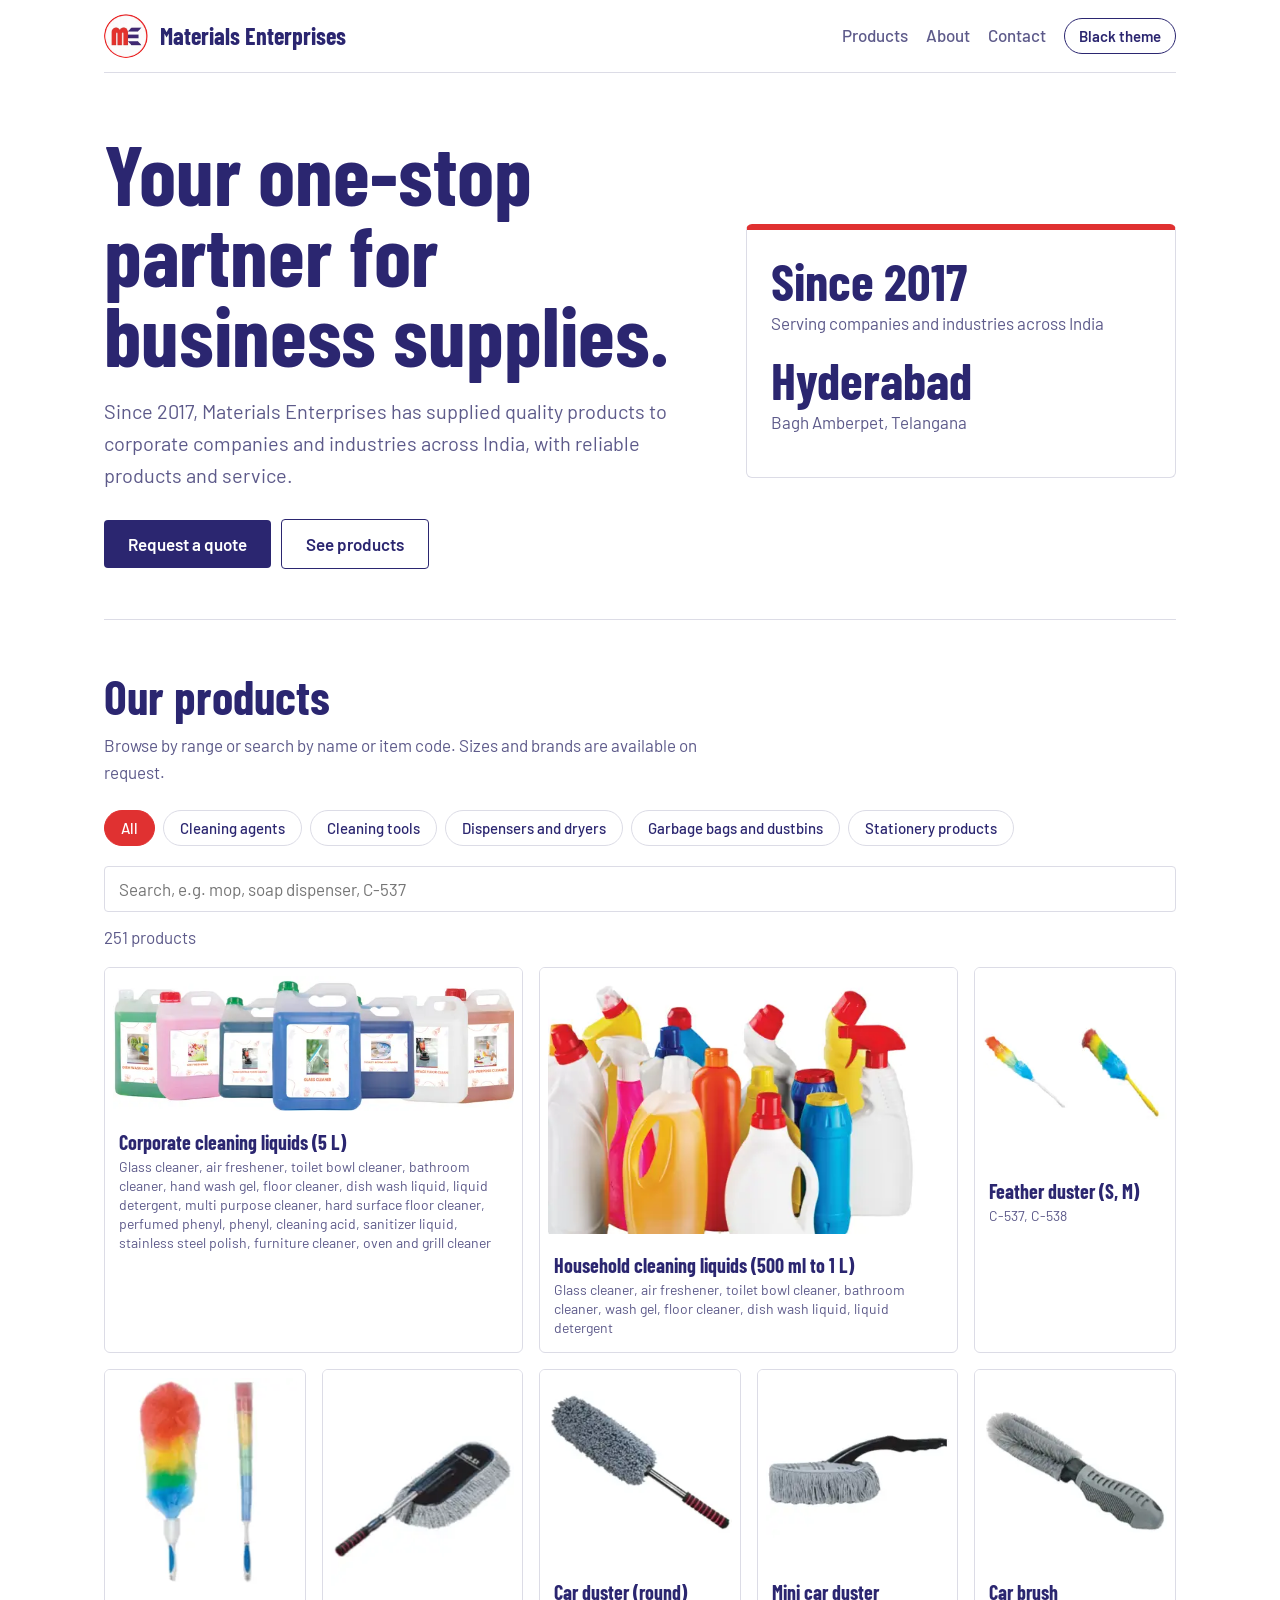
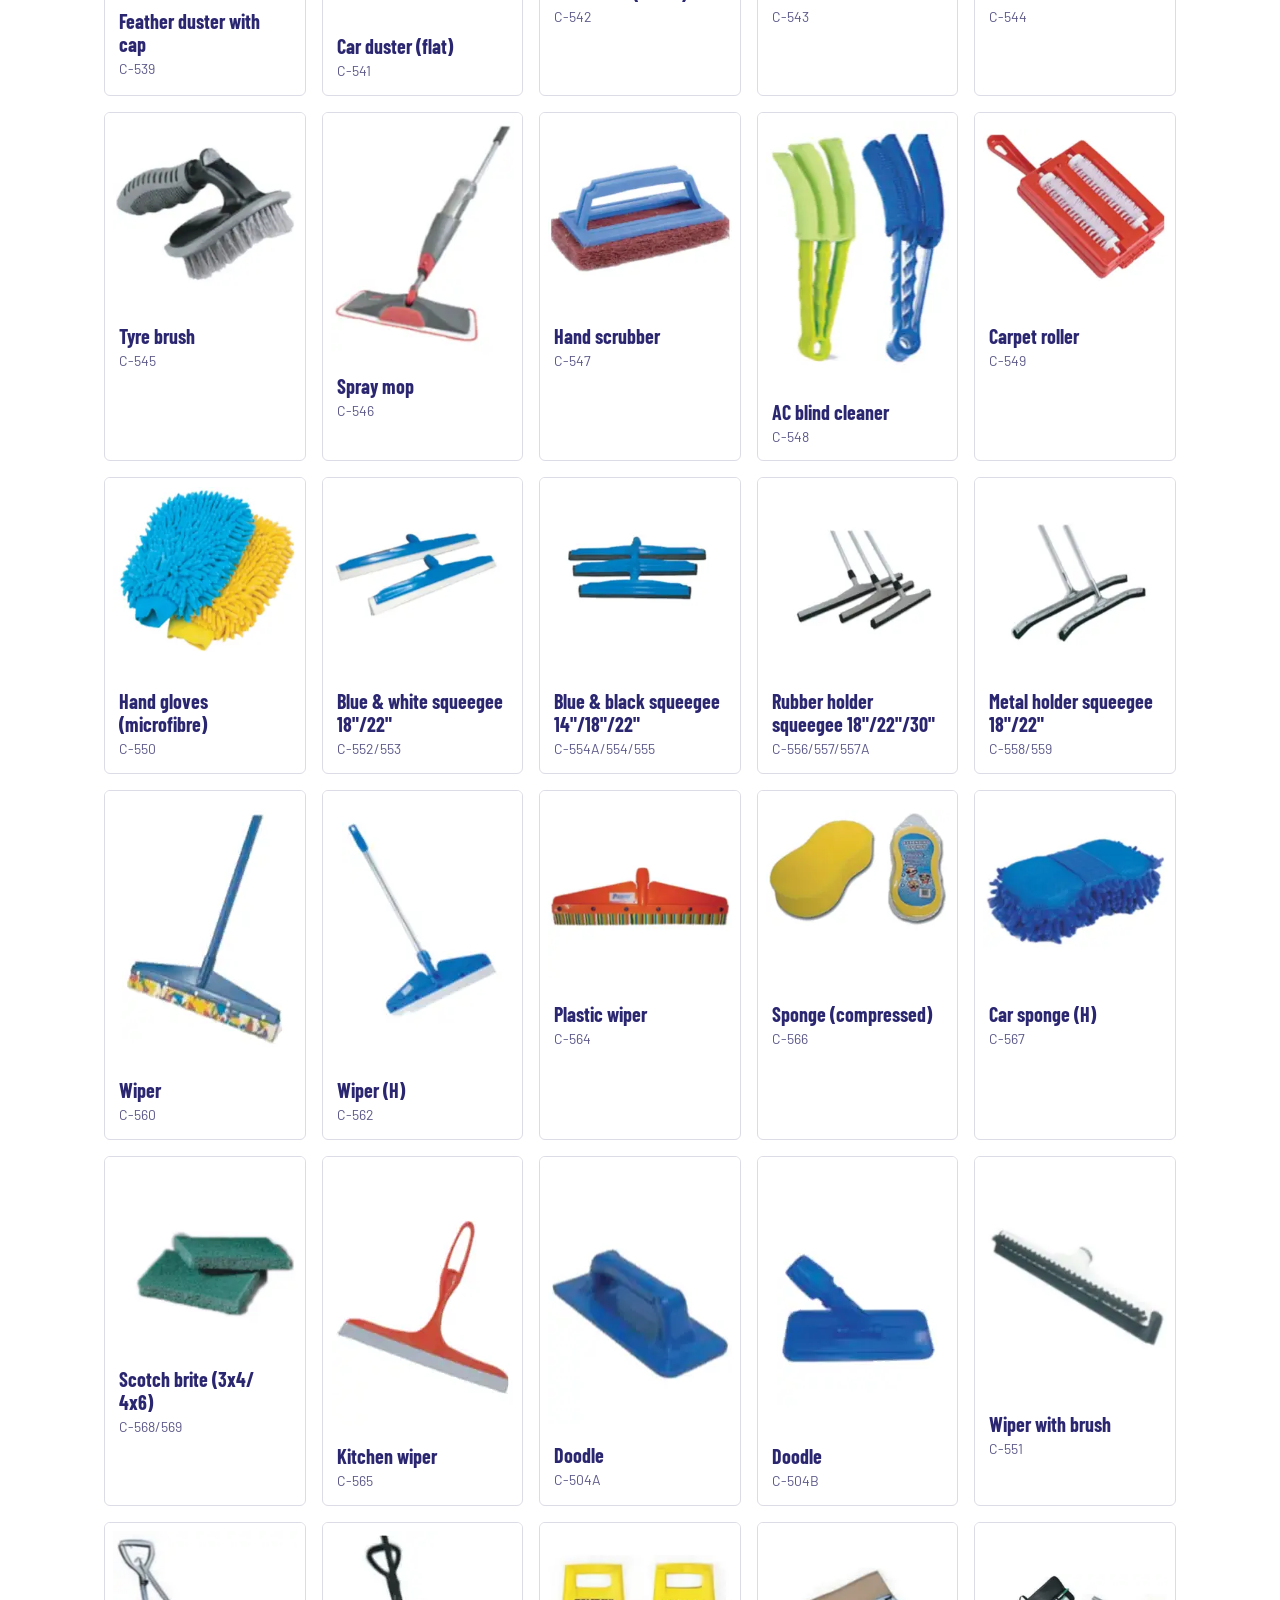
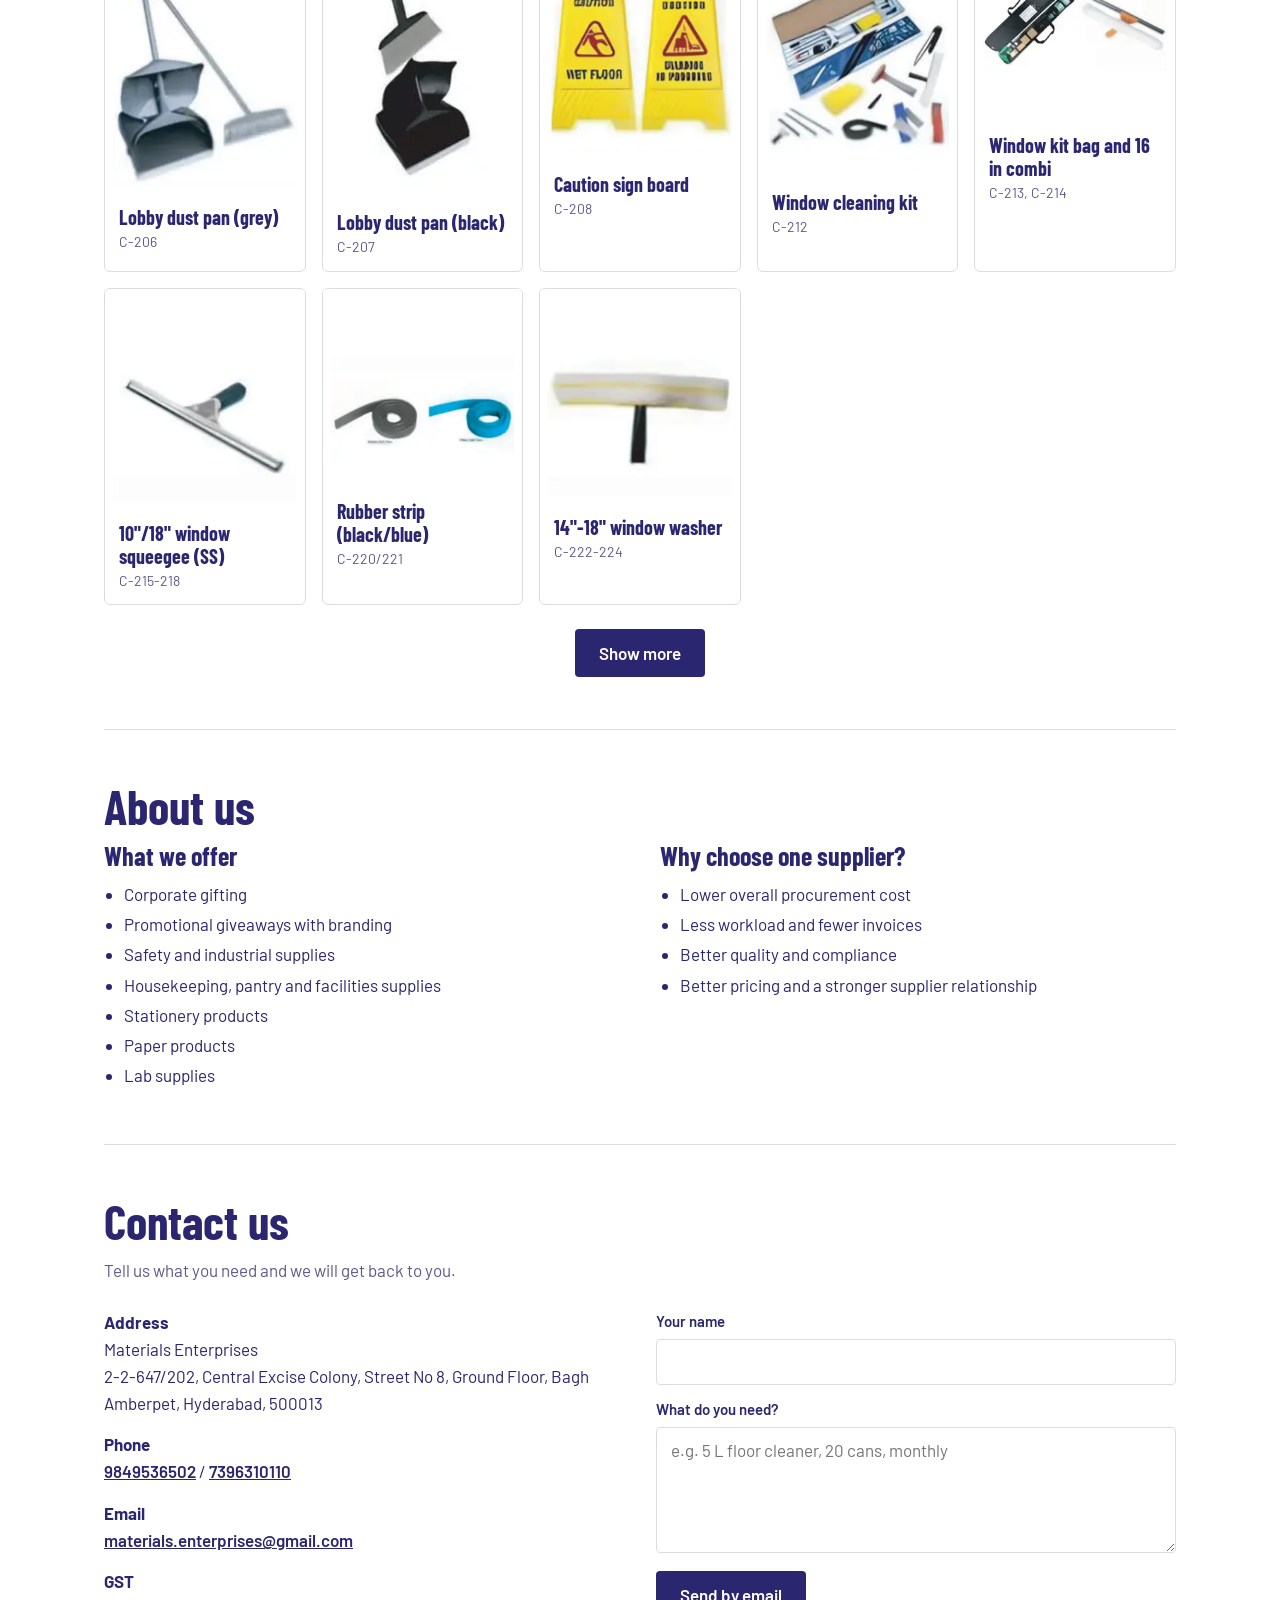
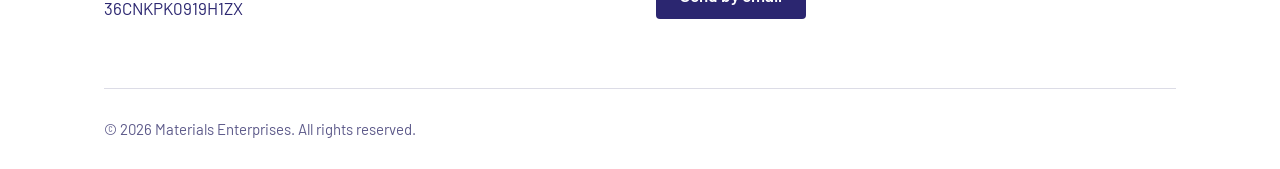
==== index.html @ 8f6cab2f "Add files via upload" ====
<!DOCTYPE html>
<html lang="en" data-theme="light"><head><meta charset="utf-8">
<meta name="viewport" content="width=device-width, initial-scale=1, viewport-fit=cover">
<title>Materials Enterprises | Business supplies, Hyderabad</title>
<meta name="description" content="Materials Enterprises has supplied quality products to corporate companies and industries across India since 2017.">
<link rel="stylesheet" href="https://fonts.googleapis.com/css2?family=Barlow+Condensed:wght@600;700&family=Barlow:wght@400;500;600&display=swap">
<style>
:root{--bg:#fff;--surface:#fff;--ink:#2b2670;--head:#2b2670;--muted:#5d5a8a;--line:#dcdce6;--accent:#e03131;--btn:#2b2670;--btn-ink:#fff;--imgbg:#fff;
--hf:"Barlow Condensed","Arial Narrow",Arial,sans-serif;--bf:Barlow,system-ui,-apple-system,"Segoe UI",Arial,sans-serif;color-scheme:light;box-sizing:border-box;padding-top:env(safe-area-inset-top,0px);padding-bottom:env(safe-area-inset-bottom,0px)}
:root[data-theme="dark"]{--bg:#000;--surface:#0c0c0c;--ink:#f1f0ff;--head:#ff5252;--muted:#b4b3c8;--line:#2a2a2a;--accent:#ff5252;--btn:#e03131;--btn-ink:#fff;color-scheme:dark}
html{scroll-padding-top:env(safe-area-inset-top,0px);scroll-behavior:smooth}
*,*::before,*::after{box-sizing:border-box}
body{margin:0;background:var(--bg);color:var(--ink);font:400 17px/1.6 var(--bf)}
a{color:inherit}:focus-visible{outline:3px solid var(--accent);outline-offset:3px}
.wrap{max-width:1120px;margin:0 auto;padding:0 24px}
.top{display:flex;justify-content:space-between;align-items:center;padding:14px 0;border-bottom:1px solid var(--line);gap:14px}
.brand{display:flex;align-items:center;gap:12px;text-decoration:none;font:700 24px/1 var(--hf);color:var(--head)}
.brand img{width:44px;height:44px;border-radius:50%}
.right{display:flex;align-items:center;gap:18px}nav a{margin-left:18px;text-decoration:none;font-weight:500;color:var(--muted)}nav a:hover{color:var(--ink)}
#theme{font:600 15px var(--bf);padding:8px 14px;border-radius:999px;border:1.5px solid var(--ink);background:transparent;color:var(--ink);cursor:pointer;white-space:nowrap}
.hero{padding:60px 0 50px;display:grid;grid-template-columns:1.4fr 1fr;gap:40px;align-items:center}
h1{font:700 clamp(42px,7vw,84px)/.96 var(--hf);margin:0 0 20px;color:var(--head)}
.lede{font-size:20px;color:var(--muted);max-width:52ch;margin:0 0 28px}
.btn{display:inline-block;background:var(--btn);color:var(--btn-ink);padding:14px 24px;font:600 17px var(--bf);text-decoration:none;border-radius:4px;border:0;cursor:pointer}
.btn.alt{background:transparent;color:var(--ink);border:1.5px solid var(--ink);margin-left:10px}
.panel{background:var(--surface);border:1px solid var(--line);border-top:6px solid var(--accent);border-radius:6px;padding:24px}
.panel b{font:700 52px/1 var(--hf);color:var(--head);display:block}.panel p{margin:4px 0 16px;color:var(--muted)}
section{padding:52px 0;border-top:1px solid var(--line)}
h2{font:700 clamp(32px,4.5vw,48px)/1 var(--hf);margin:0 0 12px;color:var(--head)}
.sub{color:var(--muted);max-width:60ch;margin:0 0 24px}
.tabs{display:flex;flex-wrap:wrap;gap:8px;margin-bottom:14px}
.tabs button{font:500 15px var(--bf);padding:8px 16px;border:1.5px solid var(--line);background:var(--surface);color:var(--ink);border-radius:999px;cursor:pointer}
.tabs button[aria-pressed="true"]{background:var(--accent);border-color:var(--accent);color:#fff}
.srch input{width:100%;padding:12px 14px;font:400 17px var(--bf);border:1.5px solid var(--line);border-radius:4px;background:var(--surface);color:var(--ink)}
#cnt{margin:12px 0 16px;color:var(--muted)}
.grid{display:grid;grid-template-columns:repeat(auto-fill,minmax(190px,1fr));gap:16px}
.card{background:var(--surface);border:1px solid var(--line);border-radius:6px;overflow:hidden;display:flex;flex-direction:column}
.card .ph{background:var(--imgbg);aspect-ratio:1/1;display:flex;align-items:center;justify-content:center;padding:8px}
.card img{max-width:100%;max-height:100%;object-fit:contain}
.card .tx{padding:12px 14px 14px}.card h3{font:700 20px/1.15 var(--hf);margin:0 0 4px;color:var(--head)}
.card small{color:var(--muted);display:block;font-size:14px;line-height:1.35}
.card.wide{grid-column:span 2}.card.wide .ph{aspect-ratio:auto;min-height:150px}.card.txt{grid-column:span 2;padding:16px}
.more{display:block;margin:24px auto 0}
.two{display:grid;grid-template-columns:repeat(auto-fit,minmax(280px,1fr));gap:40px}
h3.s{font:700 26px/1.1 var(--hf);margin:0 0 10px;color:var(--head)}
ul.list{margin:0;padding-left:20px}ul.list li{margin:3px 0}
.contact{display:grid;grid-template-columns:repeat(auto-fit,minmax(260px,1fr));gap:32px}.contact p{margin:0 0 14px}.contact a{font-weight:600}
label{font-weight:600;font-size:15px;display:block;margin-bottom:12px}
input,textarea{width:100%;padding:12px 14px;font:400 17px var(--bf);border:1.5px solid var(--line);border-radius:4px;background:var(--surface);color:var(--ink);margin-top:6px}
footer{padding:28px 0;border-top:1px solid var(--line);color:var(--muted);font-size:15px}
@media (max-width:760px){.hero{grid-template-columns:1fr}nav{display:none}.btn.alt{margin:10px 0 0}.card.wide,.card.txt{grid-column:span 1}}
</style></head>
<body><div class="wrap">
<header class="top"><a class="brand" href="#top"><img src="[data-uri]" alt="">Materials Enterprises</a>
<div class="right"><nav><a href="#products">Products</a><a href="#about">About</a><a href="#contact">Contact</a></nav><button id="theme" type="button" aria-pressed="false">Black theme</button></div></header>
<main id="top">
<div class="hero"><div><h1>Your one-stop partner for business supplies.</h1>
<p class="lede">Since 2017, Materials Enterprises has supplied quality products to corporate companies and industries across India, with reliable products and service.</p>
<a class="btn" href="#contact">Request a quote</a><a class="btn alt" href="#products">See products</a></div>
<div class="panel"><b>Since 2017</b><p>Serving companies and industries across India</p><b>Hyderabad</b><p>Bagh Amberpet, Telangana</p></div></div>
<section id="products"><h2>Our products</h2><p class="sub">Browse by range or search by name or item code. Sizes and brands are available on request.</p>
<div class="tabs" id="tabs" role="group" aria-label="Product range"></div>
<div class="srch"><input id="q" type="search" placeholder="Search, e.g. mop, soap dispenser, C-537" aria-label="Search products"></div>
<p id="cnt"></p><div class="grid" id="grid"></div><button class="btn more" id="more" type="button">Show more</button></section>
<section id="about"><h2>About us</h2><div class="two"><div><h3 class="s">What we offer</h3><ul class="list"><li>Corporate gifting</li><li>Promotional giveaways with branding</li><li>Safety and industrial supplies</li><li>Housekeeping, pantry and facilities supplies</li><li>Stationery products</li><li>Paper products</li><li>Lab supplies</li></ul></div>
<div><h3 class="s">Why choose one supplier?</h3><ul class="list"><li>Lower overall procurement cost</li><li>Less workload and fewer invoices</li><li>Better quality and compliance</li><li>Better pricing and a stronger supplier relationship</li></ul></div></div></section>
<section id="contact"><h2>Contact us</h2><p class="sub">Tell us what you need and we will get back to you.</p>
<div class="contact"><div>
<p><b>Address</b><br>Materials Enterprises<br>2-2-647/202, Central Excise Colony, Street No 8, Ground Floor, Bagh Amberpet, Hyderabad, 500013</p>
<p><b>Phone</b><br><a href="tel:+919849536502">9849536502</a> / <a href="tel:+917396310110">7396310110</a></p>
<p><b>Email</b><br><a href="mailto:materials.enterprises@gmail.com">materials.enterprises@gmail.com</a></p><p><b>GST</b><br>36CNKPK0919H1ZX</p></div>
<div><label for="n">Your name<input id="n" autocomplete="name"></label>
<label for="m">What do you need?<textarea id="m" rows="5" placeholder="e.g. 5 L floor cleaner, 20 cans, monthly"></textarea></label>
<button class="btn" id="send" type="button">Send by email</button></div></div></section>
</main><footer>© 2026 Materials Enterprises. All rights reserved.</footer></div>
<script>
var D=[["Cleaning agents","Corporate cleaning liquids (5 L)","Glass cleaner, air freshener, toilet bowl cleaner, bathroom cleaner, hand wash gel, floor cleaner, dish wash liquid, liquid detergent, multi purpose cleaner, hard surface floor cleaner, perfumed phenyl, phenyl, cleaning acid, sanitizer liquid, stainless steel polish, furniture cleaner, oven and grill cleaner","UklGRrooAABXRUJQVlA4IK4oAAAQ1wCdASqAAtcAPp1EnUslo6mlJbMcYTATiU3HIgny9uGknZXyj9Fvn5AnHW6szL7Lv/J9b/9f9Q7n2f3X0L+c96bv7h6gH9c6ob0L/Oa9ZL/OW075r90fF/V14a/hty//l+GeEahqdV6B+7tnhSt+dHIv6yHgx/b9+wbZRpcLhAMrwNJg8x/v391Yf5Z+AWTwIbQZCrUDIPPuO6KpzNG1nBIkbtJfykqBRUEOGc3jJ1pxDa6wswP5160wsQsATQRkB7JKjJAYon1wWyvcy/oOBpRPjK42Gu1nAav/mIIRkjVkTHXdlWHLsMf7A4D9GdFs566BsPXzAUUp78pVTZrBGteT+Ku3YJ1VzNJC47KZE/jlv/[base64]//[base64]/In/VW7YXXgiTqaBPClaNcnbK/PbQwUjcWq6Iq+ABLrticzKfSVL2d65QUJLLhV58sLW/SOJesHZIhgfDOtCLKRocrsVGiwSB3IvBambSbH6/[base64]/0xr6UJwLzexxLmrayJexjB3qJJZbEPmpF8Riajo1HA2s7TbNtFayGHUEU3wQ7Bc45aPH/dU0oIu+n9Azkyjr7n+i04PEVYAftkqTZUKR1FAjJTFM2kjthoHIAg4sbAz3IDeX2NJMajUFoUc4de0bM5bV9ItaKEZnAEm9bP4xu/6XiQLqvRF6bRkygGs+pfBEIw/N1NJ0wn9XQ0KTztda/T3vuV7WZ6nXTd3oRDt7Q844Z/Ymi1l8O/MHVGpbksOl99+agttTFygr98FEe/ZdLWnszutwqPXcm2qZG/yIW5IC7tRvWQ0Y45vcpjkbMZeMqri1dKoJxyO6NHD+aQf/ftRWHYDZRQRX3tIV9FPdZCJVvKzuFrLMt0qoKk1VmgYJWvkhr94osurH1N4uVitobpRQx9+8DKLnhlyCpxVla1cqMtFflycTAWyNf8ndVt7PSRRzRfarVjAt9s1qRJz8U2+DDEdE2w2S++6YNNDIzu2YagZ52XBB2KmDOeMvSCvCiyT+CJ0suim30MPtAXhUK4T/[base64]/WovPa2v/OOcTt/zto8nbkq+LYNrRYQhe0TGyVTBeUmTeNxcxbcZ+gkq7rRHyN0ROZjpx92KAP+9SMLYAAAAAAAAPnp+6r9N893EawvHZfW/51QmA5e8EPS0V9glyzK4363kryLnxIK/rLeg2h/bl8Ap17843yaf3hwQJV8ue/kT9mLbJoMRL4DmtGA60jUsXJYgAIHvUwW2uOdOtsvSI+n7v61eCpr6w2ftmLjTn/DZhMMyj8gFJ7WHDGtBX5/4UfnYAURlEE7/AAE1+sNo+AWebukeEUnnAnk1IgoY5EHZPvziR4yeyjpPVYwrQOi6iYJKod8d2/r8ekHzuvmUQEIcfdwQsZbictgoHe6pDNZgofgOY7cyH0HZK1g21ukq6CIO7exTH0i6OkvZ+B7XXFQ5uwn/AIgb+sfRTol1PgNZuEfGm8Sg4n/d7RAli34B2zwQOZMBhAKJrQAASgh16aASokQlIuND5pR+uUpSoy+t7UTc/+01/0ccomAzpAxptdf7BSqVT20PwqqF/Axbe8Dyno2/jXblev18UhgIokn8iWNXKFrioFl/HZLLQGJhraD03a+1HN1FQS7UpqQeQ7jTO/amelDgevGE6BXRaEH8ke4A4+NvNFbA8OZp5GbmZ2m69N0DaIxrxyPOoLyUBZIXa7hDEFOqQHQdPjykF+eyhwdF9DtPSQozqaFEy/9A8yYhwRWMtJwKaewIKAYuQ6zclhchGLJxK3fUJ6p2ni872J5dmYUd8fG/ODXjOgusD52g5TXjye0c2YVCMaFX6G26mFfWLfu0Lzgmx6+oV+grH9MNv5e7wehND5WTr1nbnTR5cOJ45rbqp2uotZ6WO1Hv5/Y2KsoKXu982/8tekXjaJ3BpFNLLtA//GHoTMRe+7YOCjWZfFwPYkjyPFx/En0uRkzRF+kqMBJ+1nEdiD5BJCqz7Xra3TcKIbZOLFCtWQJcF3TkzWrxlCgjm4YfXHqAGsuB8ypSqN9B0b3fGhhqTl7XTahsSrcXXuTCae2VFClITz4lqRsDz4Wy9dZj2i2208+c/kP5xEvlwJRNogUkW+FQE4DTq/Mu8igwqsVYgb8l8BYayDwSaQix8EUH/ddZDIowPCaoqAXhibC2zbFo0XOs8VD2YyzjFMYLIxGZSJfTpy+/8BCdJ5EtiK8ZXzBMFSzrjQ9IcEwhW7oM2A2tfw57G3RXSamVz6E0unm6Vv8exbXSuhBijsrrHaXWwq1AATzc7AAdr6LOR99o0RK/[base64]/[base64]/XmiS/wSs8KS8dudtXvaVtg1j0YTvewbONADA5GI3gSkVxkyEcPkf7W0CALVmkl2B5vbYwXnkdMrRGlKF/+p+Fw31P2KpqqgA2fnaTWYh4823GzQmWBubjY3FE0Mitsf2DsJ4P3jDnlauL3cQg2UnqUBj5qK4aoVaKuJSOEQ9560TbIzMA2cEjoF4xmfuwL31yx/MNYFS3jPlP2VT95jWVwbklAPAwCU4XXntFAkBcjP/O5+eF0tAMODFHr88gCUNjoSgtmENRKF7c0HMJv5+kllZSLubE7rQbnpvIsed2Zf0z/[base64]/NraOVWHdqBOMrkC0QTSuUgSIrlcZ9IN5ztTpfv6hYcQp9BP8XwITwSnOSO5bxH46tsUI6rstrp2QrxegGAEqFlfxGPvBV7m+TXjbK/JTDJ47UzdbPxhJX7DIxGs0IPobnUKTi8N/VvJWOiJ5/NFYZszz7EwSuZBHwxLCDpgWNQPr0BMJ9hAz7g6COnq56FEenGnups/A2dlMPyftuGPJqRgzGIKItm4Aps+xtVy0ybAotElQdm50RlLYw39zyx2Ljx9mTkij9c6XXHXbKw2aCveQcbcXLXv66tGTMnv9qhoTi9s3BjSc1Y5LJX5oZaFz16zsSN43OpLSbsMCeX9i23a4vXCTju6P/7dgCXwz6y5DEbjMm/l8RfRIPCyPawxXGi+k2PZ/GZXw07G2pag613jVpWSyDatGdBSBp82d7GHBV5QiuY4ynmPHRBW9CsVdbFNkIlaLCXl9hub+bfuSS3/fzSKbavT4ITq7ilQjrov/w9cQdWGpScVLm1myac4Hk3eNyYh2byPZtXuCWHxmBSyWoVrKnl7ltTugVdKJqABNsTv3oJDtDP+K1Cm0a0AUET9g8uFHRMWaBpX4mAjG76h86MbD4Knf83+pUcYevJfUTBof1MI6p2S06UgSPFOSX/[base64]/OrRqvS71pRI5M6/zabXkPl1ZUlGqo0cQaZS+1eTIUmbdp2x8Kis2bn7pIpYdYHzN1/6iFqOmWpvSukMPZ4+OoWENtkOLuItYQhLrPp2+OvDLPYKjQzRAZtVtw3EmpV4b4GVRuZ/JWnw6VPLYBAGba1bUB0oXOhpsyrPNrxqPV5zTayxEOrYtcSqpDFqvXMiVT8OqrAlUFzUaSupcC1RWgMk4tsaLjgGliGj+qr4GyAOUdZaXTlg7aruyeazXAzlvwGXSiOGJ/DfCNmb812b103dF50iCWb+eJBRkIHUumBU6nxELR++5X+FhWNEoxOPGvgLPLQk6GJ6Na5+uy7axNiGCm/Pljrgis7/nHr57c/iBrdg1K3FMz8FZrceMMNB24bJdrWVxc8qGl3n5GiLyRPEI1/Mvr/soXUKemdhDbS3pWtrAVUzzOx1XCrj4jcXC4O3ZJugm4h0s8n8CAdu4avvN4e7kKoG5WxjrMWkLZeza+TJW9kRgJg1vbPdZ5WNAxRvzzLiK93KhEhBkA+jOLwRzcl9ou/BXf4bewTepmGMdmdNXNXMdv76Nf3keymzBJAqQJ377Pc7mpkYPC/tw/tYh3kx/4TWD15KM0qwh6aId1FTJGeKFldkr7TzAChoSo79wwNa7HhXL4SbglHtuGAJjI0weEdPykV522q+XEwEcNJfcO9bM229q7hYCPsy/zW5M5Q9y+tViQ/Q3WbFe4sMFbDX/NU44ni9yyejOk+9Cw7R8TylQOHfutC6HED4m1dBolkdlPIOl6TheWbkvavEChe9VXVHQXokQRJYVh8j511wEpiRe5Lys5jizKfWBGq+a5TQCveM3aNt6ZOVkK8qGzVS8eOHoAfdZcE6qIWgKwrHbLTskjoqqwWUJfeZWy/xNgUIUk3RC3eLNMovy4u8YMF+HfTylXgbto9kVZHhuFd8cxRdWou/0yRzTm4nyEVXntwPOv+ZK9x1SySI8vu44s1x5TsPIvLIR49aQP6ArAYYCqVJ+Ooo0bvWgUocJmiICeRvEk0gU9qGngXxQbshbEMj/ICWMhiZ5khIOZa2Um03ae+AQOUmQGud4SACQAKX5imiGJKk8I7+fRwrlkptHMn1Vxsu6jWGc+ubJ8G5waUpnMLv8nrX4aESvsw3xJX61VnYPoWwTp8FIGUpWFW1EDEo+M8QNFVbedEIQlQU+xSLHgiY3+mIQFWO7+E0smmah2vrv/mFpQejO9qcVgAdKMxht8nH3QzaF+64CrygKjADRWnG2Q4hfx1/G/+Mf9e7JlvGxQyioX5JhFyfw4BISacnNmHoeM+HvKHbuU5p/pqjzqLbC/2dig2/NYusXWvwZ1c1aRMXNuE23/+7RQdTEgMMqvm4P97ej6ga1qi0JW8T9kdw5LqpaU6Bp3n598IGPj+TqTcFkOweJggoOxJf014U9yerRsw/IWXgdxf2qKfTUX79bmhYcAMpYIuelycuGsE4R0K4+6W1RISHhaNrlhyrkk6JAjV4kZIdydUdjPgXD/3PejQg5f5qM6ZJlwVFaCXfZzcw7+lMuhJfBDuaCcRi02UCHcSK81DSusegCvXzfI/G7u0Ty3QlPBHAyjqtPsmp5iS58BFyW/hnXaRr3xlqKc0IbQlm5YQuIHOZdVe8O1OtR85tnYPjRL/+IqUtfAsLY2QN7zcA03gC0wPwY3BhR9udxQ8MpN46Cpx3dFL9cpzY60cOAgRdz2ow6d4N4d5Dvt/CuDz1n2z2BZokyYaISdtKBfo8zkbVuZjeFkM0RbTQCkJw00e29eEdgL8uwxq7gSL81AGbXY6eC3+vP+Yv1ltaQdBaML3FFfQVV5xU26pMKxWMHSZ2jg+xX2SiwnAuiSJCO1eekkdaTMmacnTM+xRnAJtMkI+A2PJqwSuZE3wIM4F2FrW0+5Kemxprz+hgg2/2M6L9i13n8ZXAC+nkhwDpl2P7caA7TGsQQRLC1dYZ/ThtH+d+T91O+pe5vFer4T9d7/N0IixQCpEWRpKgWSsbxognPT6BZQ/[base64]/wpkMNS+0o4Y5x1SBplA5l+d0sEeVtXb4OtKdSxmxsetqwPyRr9fM2oprrxYMI5eXrQzUDsr3OkwnqpwWLgmHwO6zamepT2by3G8K3/6U/8emBa4ayG3brWkQnBnL7x+Jt/jamhxThNeHCdbiiDxn6gWL0RTTrWjOrVzk3O+xESwBbD5aFNWMbchJ/ec2U/NgWB/Gg1Yi8A0zrMPAOI2ISPhfOKfbZrSHhwqmERnU3DyhXMecKaTHlJMGWkMmssmDqqYCZudXA3zGXZ+zSO4JHszFyljH0tL0HKT75H3YaRwjZnIC0tsnybnxbj6SXz8X09MXsgMY5ozgKO6ai961Pqd7DfVZzb8+lyGSyNClHFKfvgwwv3pF7YTfZn6U13UDPawmdIUYRo/kLLTK6X1eV3KvjygC/Khz24dwRE5jBay8KfnENF2vrvO53ARxGDo2mw4/qmRg7/eI6BMV+C6zaZ5U8BNAkRmrfL8T6imZSsE5LWEWaBUZQ1Z5Yy2OPCUopgVX+cJMKZHCWP36c0k3TCZhgxIoDLE8urSm7p6iKV7eqnnTKr8lL1UrZmqcNydDvEDCXHo+aU8MI2RHSUuBeGM3OpvYQ1BdxO9etkgNQn0KDeBwIaAdKIKznPHua9AzlJmezc2aCLiXOe7/i5pOq/I3Rsx4C54bi54udxUc2SvXjTQgSFG5ZRe/xMrJMs5cY5sAcLMeElTv4IdemiqNYfJZ/toSut+qrBuMi/hUDyjQqsnaWXaG9v9GCj/UjrUV5naalZMVcnMIDhPkJ7Jx6RY+gfHY5XLlcIclHUX4zE8V0vHTaLMhJAmvXsY00cllms6ASxocQ5XntHUa+/voilsH2ZI1k1wj5u/9IoxsHpYKceF7uq6m3R6qzKOeDjj3DZYeGBym7/53wlCp/56+Vim3ilId8X73bOwfXIn9keT9Z1KXtGuT8+q6pWSHigyFdyM7bL7ckM0oyM77p9kSzjzO6usTeVdF1aCYVW+oGpYShNtwzU8yz6lflMAl/0s4zffm8GIi5SVJykD8hopgqG6q4i0tC7WmTZi0d9BUPSzqnqLgyjLZeYy6ESy6/sR574Z1IHpXmtuolefhxJeuQWBbhjrXCq/[base64]/[base64]/LxkQZ4bI7up4H7SY14noHay6X9My0LjiY+heyDzy8t7n4dHrcTNfTxaTd/PEqKtJqNj18Wv2KLdd99kOCs08hejynu/Vp8Fb0qJYbSxXuVmlacuPF5StRvpEo5Uuq4DaEnRvSLg7hhI/SU51b6DrKbOlrB1rOL8NTgNFAi1S/4rlsWbUP/vmwNWRNC1gG/235U7dnZGWaPf6+ikyeCrYLS1HYnIG0Sqzq4OvlBQ64TjY3VxBdMQ23zsm2h2eyXhM87g7i0KeUScd23jwi5B+TsGZfUZai2KeVOY+fbz5bxjS7AqDvMoVNreDJBIkTrnTLJfUBlNgjQGonMM3c8ZSakN/+ShtAWCc0LPmnvv2ZNCbmLoDqf7g+/2bGlp1VPLF1np8L6NUlhWQqHJjRehVaJP6NZNXjsJDHxRU1+hxWfqTT9Rbw0RvAKQh2WKxkkFFGjCWMa213QRC/TfvtXQDpqx0S+9cH0KMLT/r1l6EL+n1vZ6mOyqoxzYJx9+mbL8k8G5mjQiTLHojZG2Ruhg7bqMfJhY2m8dxeQiaLCChLxX52aZj1DBBVxMZFjXiEsY/oqUNwP+F0E8Ft38n45jGrCnCPorJvjIcM+ekxywdT+Lb4OL1set9q/t6Zkj3Wv93bLntApAd1NKo6KRd8EzdSpvDJN0MShwUTX7F4iLg7NNBR2+CS48ka22MsGTrxdFp7xsoK63N20fWv4LXmqR+FtQBwTfNVlx4EeRnbCQg66s4CQEu3Ys454ReVE8ukC0ensvNtYJMIrCw544pl2Ksq3RKm/2ZFJM2zdkDZhwqWEAqTu1o6FfRxlzKhMbb3lEDWHm/qrT6xkvkSmkhxMaQsTAt2AamwXiI5AogezcUuBBNaHnHa1z9tGI+fiaXHpymI5k6uQWzJReq6xKSgpLfyU9ilsTXZRDSi1PBNe+RxbWea2DJwb0Jc9ajr5wPz2ObVMOWp2hAJRLGsXANGi1JwOkxZVINHLCleqKojC9bg8VWsylfjmTOACibWPIZQR46nrM9MSoei/stHqAQ2zUk/7k9hdaWqOP8IUaQ2+sF07RETD/T2qpfOcHCjFrZd/AzmhiZoT/iH1kpVEQ0oVOOU1z27jA3gzihkUDB74xjB/K2qtzaJIZYUu6ZZ0UYlHp1gKEX4yDN3x4SifqeOqAQDwiH8BHOjuN2vQDK/VJHu+BztUF5ci47Ie877y/az3eeGPznqb4p/KRghBdJdGQjn2vxUIkACURth47p5whaOowIjTmC0gUoTy0XSnfdczseMmTf3yb/imFCZ32IGLpD5Qj9WnFbJdkIEtgKcQyXuhvzrJQud9f26lAYi2DV/[base64]/Mrj0gpOa49JnykzlgJT/7M5jRNwe3mk+uOwfYXZaHhMFImFuP/66Ez6jXeWiNmfa2cV7qT14MCCwVMPR7c+Tp6erzil3JieT4ixOq9mf6XO5CIoi+OUoKR9VL60ksXctvHnD04m9Qbj/v1jku7/1cm/ijQOKx/RgMe8F0UZ8rnJt7o3i7DKT94bRN/X68Y0UCcQYXuqZRIW/1tB6aC3jcrmAkiWMftMUufx46X7v2DXDnhsnA9CMeyuZeFVrudv2v842Q/gZq/N3XtwoZtUmJzu6eTnO/2Po/iGELAllIbcIBwS2j7c41XMMSdc/BXsDe2fioGmC4IGaBVh4+95XEZldRVymBHRjqUTIVdVzs583ICB7s/2E6fzzh3rl4LDiVmlzOdANVWVakFpD/7bSwjm1FTVH8+a6/C8B3LabOjMROWxz+xHQCcBGbGjEF9GokOqoJt3g98/gqAupOB23a10auKe86zt7b/YL6gxJMC2WCe8mtpKr9ODYaUghypyo1I/jT2QtZl0wh8KqxHME01bFKH1JjZ83nZcO7H/r2eHzs1SA8RHCD0OooRcK6pCVKOQFNH5iOpXui+u+kf/mc4tC76ufkvqF4XYZ9ZWJVGHZSddJuCjLtS92QzMGJpKgMScuqzZP8Chj033UZEqUl71U8h45gPBO3fu+yleu0d+OR1z+O6E77glhD1PKnDeACwDlXIQgLrLcBSyo5PXxCcwvrvO3ipZuiLkCZDkFWR0WIgGsb3FewJn9bsItpv//9CxJMMSBWz2uhHv+YJK1ljxrxqghAVDABkGYtTo7YtXMm8bu19tiXCT8xbq8D9SqoYWxjxy+3LkIxqUEOF6V6FXvreZ4eyHeOoBcnDiFBdK+0wuuZh1JSAVznVIk/[base64]/PRimvFwRLj/5kxq4aqKQsrPS81F/hcAaxA536I6q5bfVf7ILFx3OckrojtabTRE75SEOb+f+l2ywB35lj7sHgG8NFHCtP2l8JLPjIqPh5lnyiuwG+gkBEzygxq3ppwg07JugzOQuSZ104WPnec0IGMhG2WSgXWHAllvbgg5lrJvVvaSh2wair5fpf7UPxyZNQ5gdo4liEnRQ9dKYkBR7Xa8Gs6O/uWeT4Oqh1FYaZWTuyON4sOYcW6UuAU8VdryWPzJE/Z/UTxb9OFX6kVJq6OL9vLoqvoPpCLhKmpiHZ1XyH2qJUR00/+LP0vpVMMhMhpcDEsIDBEP13RLiWCTe47r1ow8M/Du/O9boy1f4mI34DHybBNrSBo7aHJkgCk3vvVeONm4gAcWVhdRokG5taiVus7t6Y2jopT8wTEiS+nXpc6c8SGdw9gknj3HwC8KGobrmcGvCNB4IXo1KtGg0/ZxlyQ4jPGoU5916KrdKClmmzCVoJwns9t3GG2XCb/etLDJCMwLk+1lKZNuCEUkcpsRFqhKHN/FC1HcApzpSzyQZyikziOX8NUdcDJ/0PJoT30Qoxm5V81/YxfW0/8s2HqsGCZtCnM0nlcxMDcwXd2WSW7K3fC1GQBSN5D3jn3ZU2dyTFgL8yXAJaDWPCRpYBj7rAE8gFKoybq/SghMBPqlJ/[base64]/4yun/BrNmpWJpsB3eE3JeRn2vW4wVjZbVa7EXkPvC6dGP1RKz7/[base64]/6Xs6Oc1aor7iqfqgtz4pbCNO94T5a64oMjPCcK8SHjoumOe4amF7G365CvNz+cqM7E8fhFViYpKm+jp2xcOM2uJ8NujKpC/EK+8HtBbzug6D7breolr5Gza2O0DiS0rEUyYuOdJiakFGhlEnYEiOAxK1CAl2z7FWjgUHYNuLV/olrgAAAAAAAAAAAI0I5aMwi5IsGTSgBlHhc067F8OmuIW/EXaxZaQnI4uOJHViRKzlfBRDSO2Eo6lbuz+mLFMh773Vkc0b4kxfNsiUGnl2vnOOhdcUjhrIMiwuyHthxNUBb9MUfHSWb7BOuDxT84jUVJUUZ21RMQQNWhRYUNFCj1saAwCOko0+KgwrhMB8yG4kIEJfLdQHjlQ2yFAAAAAAAAA"],["Cleaning agents","Household cleaning liquids (500 ml to 1 L)","Glass cleaner, air freshener, toilet bowl cleaner, bathroom cleaner, wash gel, floor cleaner, dish wash liquid, liquid detergent","UklGRrQpAABXRUJQVlA4IKgpAADQ6wCdASoIAk4BPp1Kn0slpCalJvDqiNATiU3XzS0yUA13zh/6LsZQnej/wP7he3Bxr3heuPG39159a4vNO82/f/0b7dv9V63/7p6hn9N/wvrw9GvmQ/an90fdQ/4n7i+8f+teoJ/V/+b64Hq8/471K/5t/3PWY/9ntB/27/s+lV//73ryv99fdTiLYlHnjYnUOfwHRHeHD9nJgXxNy0zpHROb8BfJTkpyU5KclOSnJTbCvN8B1YXBMnSErE6pwGp+DK01aatNWmrJomxN51vz203IbYaF8sAQ2IbEL/9DunR69Opj5NdRiYYTLGIuesVKAcJ2nrY9UFNA8SXyAIJzqzYW11s8SWW3/p6gGizwSHjGH1H5uJkF2VkFgrK1Nk5PmRSbw7fqpYGdKVTqMPR52CzHH4OxDPA7MsMnYW19wjIU6DEPEHeMpsNyH8TrzLneXOwceby3GRa1NJufMfSix1SuRz/04cjYueFHyyUxkbx9OvPr/ZJjLbOlKEXPk5jddE2qhKCKQiGgfdAdqA+LaMsgkvHop53MuoGFC3kkZaqAMaTGJUD0HXCMaYOc/rnVjoXl4TK4KJWBddNILqIsL78cgfVtE6PaEZ93DSmTzAj+2gh6zLzrXc+/cA7Jl/HedfwmOIqKIZBPqV/NtM4vIDK9LV4LsS0aN5vf2T1WhcKfJ6TBkjGtBDBJrmc1aJ8WG6STa4BFfDFj3QKVPOeXLuWkvETVUUhhIYk8/BybZzN0LsY20/ORdMAks6O1qpqHbV6VjwKRb7ZIDB4SYsfcTh6sI2nBHeJ6VXt6zTEDkgbzNhF9CRDEY7iNpQ0UOBMMdQ9DZB5IMQIuncYStQ85+kjMYi1dVPw2jYN1lffvpGB3d6wwaavUM96RA0qtiOK+M9aDR6B0avdldzY+RsWFsjzGIHekTJn6/8uEigaZ1lu4pvOeTXcLKWlObX59AwkzyNXapar6b70k2gx70p38NWLORvUdODuB5l85oPDec0PIjSqQjrvOMDwn9KEom2T1A8o5NGXU/25DvMeBjO8IlzgvWfqDf9ghMqUIMK/0QYhgzeyjTBFyQVrx0somUA/cbCI7nFpoWimG52EAU3YGTJznkhCYTJ/WomieVZHZU6mccykBwmAiPLTwWA4F5jBcwShSnnygcamDICHkCZxK2fyEZrhYdWxVcWIwBcTWhhPd6WDPDZoX5BikZ++QdHdyEn6qndWtvvIeldDvqYOUj1OJaJXLrYMdYOFiJnox/OYPDt3OwqOKqlEFdjlL+SMDTwsIu3zd3pZYuU2Bi68oT5aKSjEvIejd8WQBbof1K9bccLZxoMUWxEZgQIEHXgSrG3ySqAzQQszYR5JEb/wQaaVN9hosRKhyuCT4DfFOfkStgTg7snH/uS4OrZAlADK3p189p1emL00c4S7J2NrhHlWQRZ7bqUNbF96XPVccK5cX14zrXH83ND/5M7hgCE2BrdMZH7jDcwDHdrphKpUxa2C9KriOs+PrEdxdm6RegSCWZwZm8azjJsP4p5Y/3PrLZry/pnSNVK8u6hLqas3/I/zVVLWpm0rYJpuhHTFRWn73e+EXpcyZwTAchof9bFKpIfzQ8b8aisL16ewLCH5OYXTnpu1VJSEN+k/PGwxDvPNmCD8KHbpX5481aTiuDJaQ3UyK4mMyin06Zpd5lx3Lrca7p2K8O3lA6Vo1wQ9ZnvJ4yEB3LFeLhc/EFzdgoMejYPsw4fQfWzd6gpa0Du1kqjn4Luj4cJ+6ZR0t9QJrcOwrFWaLJAAqJMmRFoOjGPt7glZ8tGLJWCHGUXRLg/qlVS+9yddM8sbcpK1KjrjrSUVHaeQ+ZLDrFj4p7sL+NLlluqPW4sWhAGzxeCQsJxtFG0ylmLbHdPEBuFIAo5Fd2k2kapk70Sx6DWff4LMfDqin3cEcC1KYORyeDD61LYIECOQtz3zOKT2VVg326txm4g5noBRoXTzcEboqOayW0cDuJpz6x6Pxng1rkWAd6UQVErz/ILfwINJ1/Z4QTCC/I7TcztOc1SDVK6bF4FZok3EYyZX34fdZPei/pMDPr6Z6P7CA5/nJG9or0K4gD9IqnWNiITcdRGvfHCrZKV/HrjnKttyDHFyS/j3aa36ufwx+05afrU2F2kuL8lbUzIy79MZmsxCBYQwg1lSUAbV6eMoqi/Ldq1j+RSEfC/zY/Z4/zaj1zU1t3iRZ9vCDKoR9cAJB2ffBX7SpDYdX1f8CavlK67c5lekTpSGoGDvYchyZxvHgQfaqL9Zqa/uYYNOJTPb8cRPHkteF+pXYc/6NWQzfuGwAr9aHsyQ2hS1fDBd3QjKjzVTzxihyWC896zrN5hC7Pnbjh0VShi/dBMGtSspXWAO0c6sQ1DlxDlLvT1Sz/ZNW22MOMykedJaeoneLL55E3CR2lfGRGZFEdoLh8cTNplED9h3OOGaMT8z5DJwjRG0TTAeDsy2CBvCy9FjIIPqrfLgr+N/egVG9cZHq6pfDSG43zzWe6538oj1Y0cNIzzYi3xbuAAD+/YiwHs6WxN0AcoAAAAAAB9QZZbNwNDETLgM8H1S94GRKb+oSLA2/rbcOdWRNTfL5syZU15mkNx5mOdGR3PCHAMBqvG+sEVeh+c3+VwMabHFtU6sS5DgAAEB5nLxzUr2zuWGim+oMEpkQ95MXS2iAw3D2bGkQqT8N+R2X4Lpq4tsu5pxK4NImkvebYrZTH/x0Y/mnV1Ub6/mn6bOvwc3/vAfnKXIlCYwjsheaFvpImru8j1hNQkWH3zS4bgZEyB8SAA1XIf8Bq3jWYV+o1DmJ8OhbRC/[base64]/kPNkAr3j69ARpcgyl1MxfyGl/PyX5iG1CmoJS5WR1wIovqt513PLDXX3AJ68dM6/kxs0o2SVutMlYhxVrsZXBxyX0/wXQlYTQuB7gi5jv5AtvE8vaZls2oMrP6V/67Hj/7XAVBD10hEoaYm3QYm90OYAZXV3HUT0RCEbZzO0tbYlonZhHBNJf/w7kp2pscBtEHDP9ScIgNb4FkF38RirrHzVVJPteySnX2VIVSjDcEKnc5e8zMiCZWLV2oRIjl7FpcB9sm57+kF7a8AJNbSR2ionjYIjly14iT0C03+EmZP9Jp2vJCxEeTF8CnpDuomigAFY8UhSAzegDck0/uulyrLNQopq/wua2Urr5eT7WqL6jP+UMCW7DMVT6lIYB0pWKMpeM6W/rZvM5Gq70zvx0lR1jnXU533kOYr7nvL4m8nPRlhLGb/bbr+z32vDa3stBPprnz0qiY+gIMqPahF4kTQLkdS6D/hCJ3AK/Jp83SMTWiseZa3MI8hS9KC+58TgiNT3y4AzHP1bycCRA39yRyB2G07/EWvZsd+VNPNVFKjjl34IF4Ih5wSetEw1PVTd33MHJrCGsD1ui76knU3RkAr2Jr7m+guVTWE+zEJMv7CgyqM4R3cnBS0jkm9ukvFakGKra4B7XqOUfMQIMAB0EHSyEh5QCzQaRM44FB+U+RETS0hZcwu9NXZpQ4ZwIwwLYDivlSPPDoaW9mY/+rRpDuOsllByeQunxSrS9ZdjeHKp/vzkFvBuWfLdV+50UxWTKmmf+uTSewCeDSIo+pZhzSKUkE5GkSWLJK9lhoyNEVnAXzSH5Ck9guwNTKt7RVKQBG8dx/659GILiXbPqNUvI6m53TB8uKr4q0f1A9MUhlmudc+B11zrgXZCx0xaPKbSbYso/udn6uqalFVknCZEiy+ulSBlQ/tdn+3RkJM+n0kzS5wL9KkDNs1Iva2ivi7PqDUYZgbTM9AAmNJRIbz/3CdAPfdFRJk3JyFZujg4LF2vdUpzQa4w4rMKVoO3qzQPiSOQWeyXQ5xY+5dPZeCJ3w+Zx8wY+gRN33jU1hFZFm87Nkbp1snNjjAfksjtoe0J0M6GCMbchqs2/9p8EUSXwgJKXhQtqThOnsIyf+/4JrXa61avA4iXs6jSeomm/jwvGprYrbrbwE4vdZ5AcziqndvsRFg8SMPssVMEu5pMpdSEI3mtljcz6hD3AyzICVjNTDGTDF2FGjz4WECEhKa3Rhtn5VoUzNh32maYhm8v3TkFO4jh8cxmNwFSBpStPgBo9KCrbG+20jm0IlWgS5J6mPV/goe+WzwI9oiAPaKfIZl7dkeI+XT6kcevXxnWpVGooGbWPLTov1kEDhhbd1fMsM7rqvcZffotu1Pe0/rZ7yTSyRTJHWtMxCCbWI3nxCgyEwVOr3fdqqw2BrOQW22YK+v+Jkz64/SufFqBPEB+GuBQ7UxqFjfxl0vOviSvsvLDzLH1ZF3qOmia4B4sP66gm+xPsgdE7F2rLU5qnkTbjmeTHxdQo1XoEomOtmU5HJ1AFqEXdHOSTWvtnS7JisKYo/RMAAXcjPFlQ41EsdhOov1iubmBIDC5fABasXKW5eH6X+GN+T/snHS2+wvUMeodsnPgQoqQVpv2c00XCEI7GBJo98dsx3jyt2rCFaeDMxbT1yo3jZa7osd8MsMZTe2Z1FB2LJ0u+CsEmrSuHbb6Espdr4Qe3/7jQldtuNlsLsQt0dMM1SeoQcRXgPA3u7Kyh+TMCkh7yePGy8igUwUHV0fHsUFEilevvy6d1k3eTN+X1xLDquvvAHMUXlHP6esjwTiW/ej/sQg+1tnLett/Tpjz2QRfps6eRD4ovD54cwVpfO1SUHvEDRtCr/WS3YrUTFioWDfbemO4Rj4HPXmtuJeQNY55Ey4gincaJfTk5cf5DfE43ZMdBZMTejojunL0sswmHC/zVebNS73TDPOBpXrJx+xNrDBRTWW22EsrIn08x5PflRmC3ceLV/46el8UdCSyUASry8j/jE4tvDLyrx1TIftv4fd19vOMNZxcNp+Ar42pbdaWqFdIniyOZ6WOMG3xavKiw2J4LNL0IEuiYFCULw6OfGm40tCqIOYM1JKgFFiFGEcQyYdPaBnab8SYLiLGZJoKafzFJ1Bm5UxDPMYpuS/f3B+Jiqrn80tiWNcVaAnJakQR7/vAwTm2l4plnqrrWzFg2sl7wVolc5qsM4Aqv+SSZb5/ExZIN2xFLhppDajatjcfnV/yb/df0vGdCMgv30YlZUO+HPmnNoFRNpAIqHxUqqCx2Ho3RImWJm+EBg7VspuesFTK0tuWy/wDrsYDsaPFJFDfoyFOpkQ/7OQm149RUT65O8Iy3PIM2sxly2ByN1vv2fB0jgIyhxEVQEgGba1nZa4a86716iyULfolmx9vDNwnp5TfJxz+BufZ+0fepGhDWp010+qJKMdJBGHZUbObqPnkkNx/EcX8M1fX6raQfYM8dXLpHz2XM0h7Cmn/7XBwoy9f/VssIDjltZvXKDKHQ9qIHseGMa79TJKjh5fK2ZGpqNuDhPiVGSCOtKshIfCkPTmiX1kjuynpl4qj2pLLZ/qw+0UE85OPwYp+ilQXhWw4q0/SIlXLvyftOW3pP0lx0Jr/hoJT8/xKaKUFF8pxcjQLuQ66cJ1ha0SmEsPYl5d6FyNWSj1/dvJ61cllL/D87NkusCEjH+qF5I7IOtqydWFBp/U1iFy4Lsi6mMGzUL24i+dDkPEMXk6qEqYx+TjKKqutsQd+8bbeFPlY1Z8k4LQe6X0n6WnYTlS+/[base64]/EwJHBn5NkwwzBtwxQ6OE6pjyxiiAMLr0aSuaGtk6AtgKUKQQHGtO88rzw7UQ8JFn0lvQ2vZ/VfEmWGjPRrBQmTm6QWc3mE0TTjo8yJ7Rr4VqTkzNNFgC0mE2MVgaz2hPVu9Y/oEwO65+5s9h0yPItWBF+P5OBNXy/nb9oEoA8GJ3CXILqfhL3Gb3uxWBmYejRpzHdYkcFj8FQF7rbuotez7JvtSrna62xNcgHpP1EZUIeEp5PAjW9qgBcWx0dmJ+7hdOav6fHPUb/uYztjFjhB7eTImSQNkyZRXoyK41Wje1wfbO7jvoyF98uQ1nia12HVdO/VGNLdW5mAu1MbGiip+wz3C0NpvZOuJz+6n/8Ow6KVL2dx+d9u4kitOvGjMpKmhikBADxUM/gGeq6rY2lYl6Jhum5Gz1muaaiC5tco1lbdBm+9NsQzSdgvS0PJBmoI3MJU2Gq8e9Hq4wwbj4u74BgWTjCx2kVQmZ9cb/glRVm3txhKeoVP0SeXyRPrn3Uoxa9j9oBXAWGFTGeocH7fVAu5SzcGiqJygAWIF6DX3Bs3pwMx4RcComYDEhW8L/QrstQfULgBgwX/oRLzm2E5evQ1vbZnUsexzMIY1vjcI+udLCsJNLU/PNRBYGv9eGwHDSIr/26AixaNMchBgTcBK18fkPfLVqhD4JIpjE9j70tNcFCe0XW5biu6BVOcbZ4D37Ut48RroIVPYJFtF+NGVqu/xNSnRjOK/D60GY/OVKx+vn/[base64]/fJn7sPAgv+8i5DKMsduW0sdRGrJMbAY4D+YJxgpw/2zjK7qMsSKaofYXdS/wtZmfBVs1LSv1NerVnNMXYkagu22OHrVFaOUpz8wofHGbfT+LVUKPm+C8KC9Bg41xqyHxUPKBROBjh8gwy8LAgGCo0VCyBYYicijjqQZ3eA7bXld3g6gXCMv4QXwIkkvgfS4QboIf7awgEY6xdHwJ+UECn0Nnv7X9KPLMYOPNnWKdwy4snRtp6H40HY4WDv/[base64]/U8nPj+CymKiI6MzcOQpOPffmXRy9td+Nwmmt/Y0yV0qh41q4emVRlsgccotKuiXfhbsRTUwjXI+neWHr4mG/EaE/5bBmbtbEKSGlx67PjvCRpznHqmYRjRT3wcB5qMnLcF1fy2nbClZ4CCt+zkRxY+uWIlS7WC9hGyVh7xX+2ZUi0dJnmznwN22TOrFzNyxCMzVMm21fYZFhfy0fQsJ5QmrrexGPPEfjK0JzSwVv1LUbdGryqPoBzAiu6hAggbpXv+mGb/qRtL5ZaHGjKP+iypEMnQw+0QfK4ZBmITLWWr4p7UQITqxWI2giEbI9aG4bTTWcJ+8uoDxkW7XjA63Z9yV9SJHTMQRdsvmtCCfYMwNXUrJpJgm2yhcju4mlYVyhrkRhNhIp8C5DvWAubb0j6wZ/K3If6D0v2On8ncwY1zKWiB7ct5IybwJvU5/nMxbC4aDl5lSQHT2cJoVKQFXYGUhXe28V1CVYmLZx7RzDbfpU8IAJX8Aw6TtyIJ94oXItQKB4WL9bQcFXL8/1Kgnl2udApcH9ftBXjc+2wCWq2Eb6AhyRzAVcIGdg3iUxdoDAynoImIe4w6zP0U7DuRM2ZS6WcEZuBR344k6SDNHMD2OXdeB4SeJbz8iHs19MO/S9+WiTEcNQkBwtkqr/wZEKCuugZtj+AlAgVvBub+raF0YNssfbHCnDGRYjzjMp/Dyd0yUutR2e6+1LzVZn2WTDbeiEpLTXK+vvz+9TKriewEAHXcYcI64W5+jmcVx0lXjz/fFub2VEgjaKg2iQ6rz43TRYTUMRhlMrOiH+SgyeL+o3n9i5Svb9ZFp/ZJx/83wYDvtOpGY83sI773G8dDTnrBTdPtiSn+1fSMlnIZjOZlek6rl36zguRLZDGg/aZfoXRdw1iqTXtAkhYJk7/XhHeo70P/nVFEp8467JHus50JEglSsT+iNJZgerKvcXlXa1GtdELALOXMggtGKNqzP7aappIrvAcziAXLHXNI+nJgFYYffpUCEa+ltiparww6em/SqacEpdQMKYnytRm82pLpeYBMnBGPhyNQfUg63Ws4TpPOw5uCPEE9illR5z+TdXKFSgqcquQecko5GExa0VIGNVsVPdbGoI7Wqg95PbwVubpwDEX6hV3AW213t1N4lil9jGTLikZWOHSPYn1pmnq60XtWiVhpmF0f1ssch791HiVGmxRK3/S6DdzLzEonUK4ac1YBEr6DXFe/[base64]/Zrp9pssO8yXBW+iWmP2Kl/SR+85y8CndmFSz7gRaARvWEqJnWIFANQh6wsA1cnLPahlML6IImjasSFJu2t5POfLWQLz5TlR5fRSkA+ySGUpjNqSLr/ohcQhrKeyfW9nLpvp4seu9IgP9ltE5g6EwtIqIiVtW+ilAy6XPPVAbV2v+NSbspdUFJ0pwKDM8E6xStt2GtwuVyurcCRJ7t/0PTIcuIdWUGSPK6fACeCKXEK58owSfgjbluWJN+KcugKXZcX+OW0XxL7ZRNEHhvmfxIBeeANokNajBJIVHLzTcctlqkeWYQ/5OCtwhE+k4zgzcnKo2UPoYA5o7Lp7lDjMJxR6UFr/C4B7NunpuTA6Hjqyr1vjH7npKh1twD2l0CVaLOissa+lieCs8s6xGrTfY00MUV3FLxBJCMLTanAEyacHPUqbCb2CiWVjJLuhNQ8Hg0zeXG+Nq3RkXvgfEpZOmIJxYjeOYYHrOd3Hs38cTwL4LkxYWKirq/NIhtCxRDED2wsmMeGiM5w+sjc2GNpYd6pOlCRJuKmd/oGCdLg9puN67S60i8qBh5vRJpDp7VZNbq6eAf6oFcdkdAOJyLhvF58Olfbcu3/p4QE1Qw3Hc+Z2m0ycTn004URTa8aP23U1GDYfaHpVF7HK3Q7E5uhlczrP9FSxc25g5C6PWvfWN+MVO/Topai8VHPwyNFi4fyJewah8+b7MxKY90d59fa9EvmxnoFk9rNNU5Zk41oUeWIh+G29MF7BCrzFfDd+u91Kh5qooZicOP9G9d6rxNjp0rB7xLhLJsTCz+6j8fu/ITFcJnXcz3FSDtAxyOW5+0TsmMAeGczsu56F/[base64]/gvnET2MnleeMPJZlwcG7vB/jvxWyc1YB7vO7E3dzv6LGvfeAo9eBdcXT3XQ5NHsuJhuMPHGiaapXpTPN+K1DfmgMU9qweAY1V+J/iY+H1rG6HEoXVHsKV4vipRy1KK6pvZ4jcy2yeGxtXtHNBLZW2cfYIZPfoTo8FLgOD/[base64]/h1kKeyobD1wkaZdepXx5drnjEq3nzjF3wxMaiI9HrHbgorpUM96bzPV+oHSCBY2braGaWNNbonOigT8A6A88NV1RFe0VXqreE+8SYqpCo/FFw3pbT4kjl3FBqWxhyaLMRq83JX8KOY/+zZ+ehnd0bfDk5h8VG9+EHdblTLGfCJjRvvtdWfS4qzvkH1atHkMR728KQlKV1lqvibZtRABGbFx3o0scfzvwNtPsNa8n0Zk+JoPXC/74P+8IiCl4WVpnglBh7LZbfxOKDZXhb+WhkI9Hs+7XogY7+k0v4/aWrQHRU7EbL5LnY6FIi7ItIPpdWre2SOQf04E3mFU06Ei/xBcZTvT81X0SYuGbm2aN2fdbM0iJVNgNeqZ6WH+CzNiYMyAJIAB87KV1h37erinGFl9ZgFo0LX3bEsiv28jAdOIP7kswctFJBq4wH+XxD/JkNlTJKuQDM9AMp+fMNogkbKm64meOohDEV9yid2acMiaQbWNyCUIonmht47kdztJq3q42MOY+LuTJCnFN2Q21L7Br9VFLtFJPKI8+l7PYmEIi2W32egi/Hi2AiEbyFyTf7sRsIaMOmLDKQJClQnuTvLItGEIQUo+KpnOmwmzRFP4/gsCjTTAEdhTkjaUW/wbkXB+KvR00pjrQeyR6UCjuU2rlHYrjur3GHRvpyRbDN+EsrGjK2UhOJwmycnECLxR/mF+FzZdaq9olptcmO1CsqhWYZLTI7V1ugdfVCO4fY4xcjghRTaYawKtGAgrRrLvtKLW85KAwK/b9IAAVXttrUpmpsKX2Qd4frRjh++zecEp91t73BW+XuizbwWxaNskVOklDQ+kTHyGwiWuVvdrmSmM7rM+MYlwKshQRaBZf7DHcUp30/cRGK2U7T0J/lSjTkB/QgACzxOKVBcL6pWazkem7csu2mS/FCMaUVN1XfB7jzFodWxKeSGi/sh/[base64]/av0nAaqgSnDpfe7XghnhMXxN48sQb+5bXtzmdyNjnzFC73F0fuQObtg39Lr0x0tmeexNICZpYd53BUk3cgaBvAtH3a9ZiJXnPikKaIF0LjHr7sdO4+0yiM8zjBQqGVyF6hygkTXdTOeNRh7/al1EgIGkvF6NteR7+vbJD7SEaF2vOwoB4EjupHptX5TdkHte/gfGSOaMwXcuVDhIc1BqBYdMJPOH1VogtPGdKJSyN41foJk2DVx+zlnBfic5oalBVnC850RuYZ69s9rcHeoN+SUT7/ayBJNJPI27EaJ7zjYhb68OzKLUiXvoD8HsrwvkkDOiDkEV2NPl66vA7z3lyEN5zzvf6pv8qmVWfLJDHW17/U97T77hLVxp20oClCZwwI9CWQ5KfOHbHcihBONaIdvzMIDLWJhPNxW3LTTbU2nQvANViphjN83u52O3HN3BdgjZd/yaZLR1X8WViflRnGeNRWfU8uv2nZwjaNoXKiVPYFU7tbCdxVSiIxwp2LFd9cSLf/IYyOpTsQ1Eg66o1GR4JviXfFqgpwL4ba0+lM2qRXS+IEET0FTP6XrYIOgVGkqjprtt4d54OZvlTNn8lqYaaNNbSjl1lXfHbzAT/pRrfFTq+pYAq4Xsm1TF4xzQAeYji7d7Tl910bRs/oqySb8Dnv65r98kingPwDIjKqwm2etIEGn/xXPABeDpHPLPhIeVx29kJNZS0EO7MlgRfQDYGyMSu7Dshm3MepJ9D6i4AAf5/5ZfkbRJPx0XZSEnauvcY/t+LhPVqkrn/[base64]/gZgWebUAy7jv2uw1UPTVhkFpVnYgwmAel/GwOpUtP+MYOy9jfimi+wKJlMX5+D9/Zjdq94axDy+KsKwFZ6YqJ66Z49+cJ/UgPJ0XowGT7eMjEV+Oupb1RKKWUtZOE7yAQtrVRJgjcoR8yQs/jnebRnhWhlw/Aw7tBT3iSDF6BMnLIhdU1t+egAztwfogfRduTqqEwsthpOSrjrGmzrUld93PsYBdfyUWXeBBesXkpwcyoEHE3Fb9hM0pqGy12vqe3moLoCJiJU948mlWy39CzJyz3/EhSAgQ7TcKZjpcFcYTK01ITtqNhG/yOFoyLkBNRDqDbmmW0vVPKAezUiH4KwrjwXak3zoDOeb/QYO37D/Ja55XdgPLNgxHIgFwdtpI6FycuVPpbV8L3CLz4DJzz5Is6c9xFY5AqaP8tonsGDuiTRi+5BQ7xmB3X79XVgu3k5F9b64sZCuTZwSIAC6WgN9lafOxvu5Q/k/CIpkxt48s2M9xVEKLTTtLOnRX40A6adg2aFvN5E6JGEb184GJt3fXvDmCn2h8RsQrw/cCQeHbVIAnDbiSyhe41eRQXgJDjE7iK4/D3U+fZw0ZSr7Uf1dceOVKQszBmvko/iYFylw06walMnSkawh5fYFie/H9QdGVm+ac4gJG4P9YRsvBE+scxcX1U+2sxv7Qqpx2yGg9zL4Ntq+6cAUjzpdG6R3qyt2HqvhKLHg/BWPOdV3qr0+u2fooUJTzXk+8BM3THe/3pfsVCvd0sufJNaMDv2nW+xjMhwR+uiPaZEfYToIxELhP6yW3ArWYgCx8tpwRglGgaM51hqyUkeLfc9QsLGVPIGcwW8LFz1CKESxfqieTDuM3wAaC0Ywn6LRg/nHkAnAXWPBOAw7acJXPUe2EIb8bZSTucehnUgmHz6QAg3n/r6zFYF7A3fcogJ2wLHHEgn6H3yiS7JwOkkXuwDA47IvlNRHnKUkH15KcHx6eD/O+8Vgn3Xvee6AtOfGk7Us+NfeMdsyndsrYRkrGlKmMcqpohLdAcATd0UEUzY6I69rYAjuxmjHGKkEstigMIZdOggWhEDHrzlG1KquFz/iNLvisc2Y2h077I+bbmCqPtFGtS4pibP8rnE7uqkMJ1ED4Ikv5VMoYfFpKLvgRh/fVK3z5jPaKHQ+fDM653ZeSH4Phw+zV1RpZNFkVOLr9Csu7RsZM3AJyYQwM3MF003LCbpyWs1kHFZAhD7GNWslX55pby9+QcqIwhEAT7LSpQJOjFalptdNh0dM7AzxbTeapXyWP+a0METns9gXHTdVbLRnagAAAAA=="],["Cleaning tools","Feather duster (S, M)","C-537, C-538","UklGRn4FAABXRUJQVlA4IHIFAAAQKgCdASoEAZIAPpVKoUwlpKMiJDUZILASiWNu4XX62/Ab8J/WPQipP9c/Ge/3F67SZy/mGfqf+t3W28wHm7el3+6eoB/QOpl9CDy5PZp/br9ucxxvxd7DYqL4+iItj+xVJFr5Cdv9nFgHEj3+AqkJNv9f20Nn7XsAHpf43ysBP8AFuDAXKEn8Qjm+Pap/qz02KoZs1MXaQZdTUGMU8IebP2s52BAJKvHL1KMB6s4suMIydiAHGtauNelu5xm9j3psK6T58AxPdhjOiimsPtza/5zWh8h0B5YRft7xEtsQkcvzYR2nWTT/aF6t0RFhKRwFR+5Mn/deC0Fy0EZf2aosnaDeicrZRVIVl/avm0K1iIotT0iVwmunOD8Si2xzFk718OQgH42Gp2ReHl1yMQa9MbfqizrAU1TgbP2DS+e5W0f3rWaY39nFhohZJr+fi2WP7ON+iItkmCgA/v+iM6TWe71jpiXyWas6SY56qLZLhUyN3pb0e5+aHZaLZk9eQRUhQiISzp8Ai4G5KKy48IPDbpQgD4qPqe26vn6rnCxi76fczjaRz47YOHgWrP94WV10Pnr0d/JUgA7Klp//M93T+cRqZ/ytqDQcRU6NIGv7xhwJquKkGEkENEQWv4iVHVM+I4Zpo91XTJJdQQjl34av3gLbYNa6G3jjTS/iaOzGU7DokSnLOBvoUvumD7vpldlSfWZa45Q0hHfH5XeCQSea8qOT3TS+0KWJYgILd6U8c61g82FIACVDjPC4HKlsLSCqkWLSUJM7w/VbRi5laTMGvUG0CFJGzMHV2qwV9/A4yHFwhJfPiwmhILN4a1gNozot6g2IfsgA8dw+0ILvRBD5OotWRof6PWzQB74+73fox7lpVat/RnFpdMZDeUiOFI7wgUl5ASPHKCA5c16JkU1uhWxJzbWj0Hvjx1Flz1IB3TMnZgWYemjD9/3p2N+eDbEdkfHnocJ15BXN5RkjV8xs7o03hhqUSy8fqKMC08emHGnC/bfv93ZqdLzwl23rtKi8hF8Py5HsdnOKQD+KHn3RxCOenV0I74uoxFDDYoC9l/8MzCGTib1vys/0+I+ozU5POyoXQw5l/9aKEulG9PRweVZy2/87v/uwS/u7z6jHgJ4WPaPwPaNtSH5eJXxJ4UZT8lxeRWHV8w3liqCxrBBBzWdDt/crr2MuGTIN+/eWSTeorYD+9Ox06AJVzerYRlcvZE8w+fLJqnNHSTBTaulTXbpE69zQ6ex+kDh0P9ERhvcc3dzQZ2EPT6vKqWtBS1/oU6ofEuxGJzDQOSZTRobjc6zNxjPMq558LRAUJMwg61wuWjye8ErFymoK6PvbJE752tjeSqU2RCvkFERrTFvIgI9IPuUpx4CunbRH/30YIH6+Cn8Wa/JAeiwMbKES+J3CrVXTd4gNcwFjEa5gzrVfeE7fq+eyKRzDSEIl1wm7pFXb4U2ll3tqhEFtGzmK0CdzWE1Z5x97U/QCDEX9sOdNGZK6kgIAB6yfP8BxA/QTCjyyyMkR5T3O6IZKRPEvc+UW7Kd8w7Lg57gxovVbElS5QUZP4VmevdB8UsYACnwJb9XySokSBaueLSJz0tDLo9z/wf8ikZIM36A8MEwMULog/XxNT2TCV7WaC809XTqSfEHQhgEmJF4cnubE375Y4Ymd7Xay5Fs+3A0EWDiBWrFeB3MfKqn/2lzL2umvvwaFnjP5PXGjdDYjBTKqTJm+ZKoKZjD4AaV41u+G053/ehE7AUp99kKwtMzvDKAwZZS8/R99aeNzy5ATVR20LYXizS2Mog3X8c4GAaVpzRGxaRC8PQDMx95kPvTAfZnfJ07hXvQVi0JLAmrxwCLGo+IAAAAAAA=="],["Cleaning tools","Feather duster with cap","C-539","UklGRs4GAABXRUJQVlA4IMIGAADQPACdASrhAAQBPpVKnUqlpKKhqRY4sLASiWVu4XHg8F99oN+HNb+92CQIkpgj9jELnPKs/8PLinnFBpo3LHJWhebfwoBDfhxCtYXTzxz+x/5PBNIYLhRujS9aiNWn7a85XMXnsnzDjRD2s8EVspxw2xhM4glOY32I/mN3kAYIUuqdg+cREAv316pZEUv8t73P9I5ED/rFvzqpnGjx3fRM4ETTRJiwbKa5XtkTDJ05PjJXkk+21T11Ec3lRnouo8aIHlHBGbTq34YGwFwNtDJewj8XcYHPC7U3mUJEgdyxsoljqj3hudPGezF7pLgSc3iUsKOlRBxy4Sc/3Gik6Nn4DGdYkzryNDuCMpGljXgQ4vftOOoErukO09dwnjlaEd9ytmBJo+dBwSvfw4wMsGYZCapriMMTX5YgxJb8DW5SCnLsEpR/Co5O+vlZqEU/FOp0j7M+TpCJ3CowGj9GfZM1oyB24B2rT0krrQUMldjE5fzQi6F2px76LB8FtpchraMFQy0Vn52mJTaWMuNpqh5sZhvKUb/RDYsBMFJhgsdPxnqqv2uGSr9ZyVPk6V9R9pi7YXbTd3/JgqYwT5xbIKpFYJ9KfynnLlcVSeFwl0tf3bI4lFadCm6Ot20iKscDqZc5g4HOwFjaewNt2P+uagAA/v8fm/qbnorEmhXxHG573kxf2IWsMr6vwgcv9R8b5pKfMig7FNZAe6K4iluWVHGGLNh72kgOu9oBHKl81mDbFxEksdyJae1fjljwe+7toSyP9wBGL3XpizlFGP3T10lXImgrS8+8GBc+nRvjFo/wk3K0Mc69aFEKchvKSga1oJD5jYld/[base64]/NHEjikOI0oW/QEaNi3lsDpttMi9D9U2Zth1D4wmaPlQoT7i6K8GPm0TXB7s/j3ZNNgfsXkJm2l0RSWieBRF6u791AGLm1Uimsfebp9x+r0zjhDWSqBrW76vMCHeeCYnR+1cURDR9IFd873axIBr+iJpPoogGBuUFhl0m9/YE/enNb7JNXaelh8lsGCmk1LCJ8O8hN0mv0+mg9S2uszRYG31sGWNt80MLCRkSf/F+I+310Gf+UpzVC5Rd72euS7Ou4DMOk9InZKt1EW8n9NA422CGW2kmTrUecdR6312X3aGpQgyQddST3aJr1JT9r9x0hE2gJ94x8zVCmiclwhrwF0M/OKYfABnVM92k7wcNCVb1to1R14+4N03ECUlwp0l7i9uATosU4Hfe1CE6Y15bBCiiS8eiy+rDcOuJn4PI2kMyfTgbyC0/Qr6YwTuzSKBRLG1GZTIvnF3Ls5qf0pwaGiOpRBtM4Lctg89UrLdXGQc0t/6rzAv0egfAb6KzFuqEw6kzktJSBoyWoXzkw6qmHXcqtqKYYjKZGIqgk61EtKJI2NHuErDMBnSXxQ6nA/WAwAHkpJDMRTL/yW1kow4Bq88B8FvMvG20fmYc+/5uaNgWCeb6eCSIM3IJpxuffSe3VgxVLD7o5nZdrw943wW1RQBZBv9Mm4rQzp5x0dp0miDh9vV0LfdTgabz6lXP0VNtUoWn4inaqZ3GdxibXJANdFwAOexSkK+wD3M5tDCLLW1KXBU3OkspKyD61IOc/61xIkrQM40O3uura0v5MTYYiHbmxFKpRC2/Wt8vA+xb13IJfIj8SQBDcxQfVhoRktp2BPd1OHLQWEXCvPo1NXgedSAAJ8iUKGyNPuR2BsEBuYxaZ4W7upBTkEE6T0lr8NdnU5rFgtzJa5DrHK8zYX3U5b4kOqlhGmPtbf/7s4GVxWfJHDfO8Wa8eKHz51bdsN0t2tR9fcAC8JLRRPJGxjieRYaY3E/rrfbTVsMq4Je1hi5CG7L6lGrxhWpulj+84jfK/XHDg7mB6q65liMw5xmRctKbuPj1a8iQpqoU75ik0UGVmYprX2W+eksaplg+udUcQd7Nz4V7pAACFCM48kinwv/Rd+igAAAAAA=="],["Cleaning tools","Car duster (flat)","C-541","UklGRtAHAABXRUJQVlA4IMQHAADwMQCdASrJAAQBPpVKoEwlpCMiI5SpMLASiWlu4XHg8WpGwDfap88oF9pHZi7JflYn5+f8RP5nW9NUicOjavzPgyXnBkvODJecGS84Ml5wZLzgyXnBkvNs9khZPj3gRUAH+h/5HmfBhXnqNYwkSGKLNe2KaQT6NNs7MMY3eVB/[base64]/v716AAAAAACkh8Cc9Zr/4YCMLL8p9+vrwB3ZdPPC6GuRK7fFkMERiK2rh5GTFa5y43QEhESL4r8Te/9gwm35p40ujzq3tHP/jQ8B6JOL5o8VsFpclnfoZ3WN8ekdVDYMY0yH5blfdh7kEBxKz8Vevxb6xDwM740ppDe5+P/sbnNMXug/nAo+FSuMUh1H5YcXeyijX1Q199BYlL0vis4RERplFT0gVUb4xDBr9f2kE6sFcY5K1spHNQEip7lMpgDs1AbwJdgtItZa1Qnf9qc/j9VehzOxRCgIM8++anV4IayM4WfSqjfREARu7xtz9wTwTWebCcvHjjRaDEBIetOheX8RDpNJSJ78CSz7GycY/H0YRVemUS6dZE5cbf71aiRQ/kvdz78sdBm1Igo3JYjnmCsjmn3Eow2I2cc5Gm0EJ92r9B7R4WJqwkLMz3GZIWSa47X60st2bJyvZRgT7uNw2IO/hnCWbMIPS2SH49PlGyedBpHTt2MiYn7nxtGG+kvCsJPNnwgKYNwgnPN+9GT1ETlqkkMtKscqHajK9vUlvp6ivsQ6dfRxl/bcWhm1XTPtxniQ3icZi3rMQmlWQ8Db/K8vdkPyYdLelGK0HEmcM8QH/mDklCCaP+SMlTZqjVLcVecjJwTyGCNIC87iiQgsj/aQfd2c+GeBx0vrtpG6Fnjg3eCBu5ukWOzKriNRKQF9GvQ0cV5aK1bXLQTsAoEUjxNMp2Z7vkkuuhl+7BoBRhB53ZTfBW37s3PFrcAXZDOZrVM0DM6RQiaNJIZLSBebR+AA+KLnfN4XAw7dIYayUbqOZ6Hv993E2JAJJm9Zy3KHR9LaQy6QRggzhiSFOg3DOMke4/FV3KhFWJaAu0CEPT2rVoFSr8tnvM73AKMhV66XSSiACIJ87jO9j6KHP7FhN3ohB/IF2iQaXEGr4u2JnciNlL0KPSCGIrCvt7WXgPh1xaEtGySgPGsv8u+oUsnOomWAs/E0xTH5dtDOsM5VL4MzLfOiTo4xRfVyeOEBPRtTtzBLDpES57ILxsPP5uw9ZWAJCT/iC+TX5v0093mLrVXHE2IrL6PWmjp7PdqScHyNtuOsKdd+hCTB/gjF8hHZm6HPKYW4LheMP992Pzj/CC0tUbKpMEFVP0wGBYhQdyTrTaOomomBTfTnSpmI0ef7OBQndeSuS6H9D/N0p2hHbri+VpQzt97nBKjnynxlcnNukUSDuzXT8z0jwv97gXyDgNkbTuEkHti0E6ScsiI1x7fWj8hASuJs4J65zgcH3lB0foRt2quKZxYf+S2qLMFZPXuOgLUfxP0MJWyavkfLpQPiXpxrBSkqHVzPf0vwrrm8+SUQA0/UmbJsEj7159V9rwxBbbL0qydeaz0ktuo8i4BnphTjXJdJVnVdvBXHWEjaFTUOFrP8WZ1hAuROnukpD0GUSxqbZm2Ur578ieyGgXPDtoUGRB+au+L3xJ17mtBiF2VjKTG+AhZ1rtwD1rjDYPi8c+psS1uqnvoDUnpYQ/fDMOGQ9jIsJpdsysWzUBmtZGHDwWnT/bNV42ta1orhgxatItzwB78kS/txDJklINBvJ4ex8kzhnyy/a+/vIZ83phuQ/A2cFFkVVwQMaF+6qQdG/Sr+kXYMDIu7rCSELQ8PwpJGJ4CaXJH2f/8wqTeTWNS9+fhrUlAKtzwcD4eQ8t6Go0Txov6h6q/W0je2E4GmcaTCTqjeXCn3Rfn9d8TW4iDjJ3SGEzWNfRoOQEZbqyXH7khZ4oUfbi6chyRj8pIM/3iozqDgXBuVwKz7f4WQGX+lu7x911xUG0p4wA65R3i3QpVQBWFVfE8CULc4MbHPIb9G1MfKTtRvBIA26z/zYkuO/hKPM4cZ9neJVaGhla8wdKkvQ91SHvuwA+cDgk6NACmY701PDZNvdysz4lOyYx2Lfdwjn1e4gqrvZXvA8GnSty2CcTKwAUNwBWUzgJnplxJyE/Z5+gtXN29veQVCYf0rm3H0cFMpBBiS0R6FrNn5bCOJJoBAMmz7e5x9rk4cU+d5nWYha7fpuBScZlwBjOnQxti++ywz3YrBDcVQPJIDIde8gG2gc+juwCt18amAKqAIAAAAAAAAA=="],["Cleaning tools","Car duster (round)","C-542","UklGRooMAABXRUJQVlA4IH4MAADwSACdASoEAf4APpVKoEulpKMhpPeZCLASiWlu4XaxBWxOWIqfhae4jueXjj6FuD/sw1CK/TIR4z6gWKXXHW69AWBWV0f6Hpk+jN/xebU9oUhJaFTDNZQLLzz/4jVV/l6R/7ToHPKkH+TWpGm9G/VlfOvJ+gLyC4F9hwzMUVYi8xp8XvwKkPxRWPHA3275NhXS03sCxH1j5DwGsEBCiZaWeS/qKOMb+7pBr7xjP+XJtXyB2Y3075gF/[base64]/4rKsJ9VVkpmWYNas2z0gP5poewsqq+9aED3ZhJ2xhKlb1HaYpcscoZhqGj/9xNkzGPgWhDxlTF9fglfCtxVB/k2GNKZ/nlVnmmakgvH0sO79G9TNDkGrd7l/Xf7/ExZsfY/omBFJY/3NtXhZVWKFDWzFWm7DJePCB3VkbisqIhXW7VIZTGmiQGa0KmGaypHNsiFwAc8xr3IuU3pu01N+Y0uS9As5Ug/ybCyVzseSMPmL42I2yYmE4k/dXtz04B4WVVihU1hDTBzTA2KacuMjYimUmHwS3N+C/h6YZrKkH+T5E8jRG1O4WVVihUwzWVIP8mwsqrFCfAAP7/xEQN3YmRv/ujXyejSAZFjzq+/M67o1xh2XZvUFfHDjJmAU7XVMnr8BstUlGxydFmUQ5Wx57MW2D7YbXogtnZ1R6IKCiqX1SrVxeRPuc6TP8bZlsofYdX/BIH3s0SAO+XeAAeQmJd1Hg2CjWXQs9wnloc+Re+9GlTH8sxHrDo86eyg9LaWz41Xlj6JGl9krMNytkPDpzhMH4nno68bBOAqheYp0+xIMTQLxSea8OY7TmUopc8PwLAO56rCQJQZUvpU5JI6vM2rQ1Qb7zRcGWyvUekz3p19JkeXmIoe4J/mtcxx1+7TFyn736J19k8Kr0ry24QjKTOAf9uNa8A3v6l03yBQcKNnh5nLdscqjidFl0ClEIIY87QANvmgsCO8EHtcaVWAqKyCrPEliG9Drh6TLeZHg70QhYXkGDUQJ6P5N4BjX4PCduGaOviMevxV82k03/AeIWYBGsxa1mngShkEZvvoc1x4tvAX9hm/tkGUusVo1pjE92wGbsBjHjQ2zpAixAj8sb8b5LAP1xQjmqvUbfADbRtxoUIOl0TbA5/gg5Q3MuoQFScXT+YVnSzRUfZKbvpcYfes88IVzSKYBYTo8AZFiB8sm61VRa2pX3NFeFNr045Ivuu8YUy/yu3N7viYJNMQ+zO2wamR4AWxUjyWtHGumfgbCvLWnFA1CfcqeE1Lbka/UL3IW0upk8fn6fwJIoG1OP1U2akjPw7kywOxCmhsPq6cKlgXuzol/GQeLxWkZwjZxImZndsy9Q3kC/9uTSk6uGywsv8YBHzN0nCN1EsJUgwCtOG/bLMsJUK7ZStHr4UhnVvcfLL7Hw+0nRAMj3BKBXD4/ieA0RXywwshUe4NkJuwsKe9b6SvVo0o18b/kCTKRcE4J2T90G41Dg4H7dwBlav7FbJ/IvpuW5pxCVoOZTTpO4fJNVXzH4i6DiEkFVirxa75bVKsWi7ImsGEgqhCK/emZ5hSruExy3mFv0g9yv8NpmAAohsQLmGeyiMkCi1rl8qvZH0mvwihTgWrBqUOmzRJDE15QW6+esgSxP5A238MerJUp2x8KhamlQlzWIUaqvCEANx03r4nl6a3Su7/2N0IXbAa9n+JFEvMG9YCvKbNh9tLQ6b9yhR6faviQaWj36DrkflyNaaqjA0M61ldJ7e6jRAwIeDvUQqvlP3kvYbHu3hYQpaduxDMHXSVvGQT2L/CYSmoRDBxStZ5+hvmbmykNbQCylHMOznXAT9c+wiM3a9PiD07hFoBftZN2qK1S1KHU+Ds9BdlcsJhG5chVimYjL2obw1w3O2DzNfr6ntyYrRjFtWcv/XxeiNAw/N61Suur9Pd2Bg5l1o+Nr5QIlLonkObNMiI6/APTqG2PrUy2MRSU3TPsP+2/Fp+IVEBcpw+mp+zNL4lltkjrPpGZ9UDlLmjl+me0lV05I3mQ5Hw5dDKID4jQ4r57SDRd3F3gDyvYed1W8Hc4dd0ctWf0HyDKGIWWidaHN9EugKp2DiVCZl8yVkhDqoY9xofHq4ZcRQOHWZSZDgF64KoYs7NgL86p/+e4VN4dEvShEWSDvQH8cj03Pa2mb2AAABUqEaEplsxaSxi9AEx/jZym6iVfYJSg9pHG3JC8TGoqSEWkT8IfU7VvdHg9z2naqIkEXYKCEN+q3si7xrI7zuvcbU2u68OQGEpXT7hIgSM4FeoExyoXRsdgTG6VV6E2pGT91K2C7wUZuB0qS/EKF+asGAis9G7fVwqU+2C0hnE8SnMJtuQPYOwtah1pJ7igM345ikvnHjwRQir20jYXrNAF/l0d7ZUkpgM+sgnA4gDjjYcqa1jfwnTfdIkJT5Wg7PbAKAwqaVPf/C/PmLiQvc1G6L1F8Lj+NysfdxnDeMDUufeDm4j4JHRce1QJhuiiJkpezpXDBQIP3G6gbFT0/wfCS3L6/b7dsBe0DVQ5NuqWY6XFgoLkDZBhjqQfdQlVT/ffS3BUWEXXQQK3BfZucPQpdwfS8rTbpckRFyihHlkm3L3kG4Y0Yf0WlW5dwuGpy/aFYWBm7Q4mHuvYvw4Jb8Q0JjovVEm+69QkbzKhSFg7bQDuBl1VxCghslnPBMUPbxdTCSMx9BhD9NLL7C633mVaXwPyGo7ANo2CNNI8Il6c2aHLFpDUbs9NQnK0egOk4K+TqXz0KPY/d3M1noZ0Ao6XR010mddW1vMy6NXRjKkRXkMFLGvsYko5P2uXVwx3x43xPCELM+k0MRtRwt7rfx1FX/WXU8YQfA4HLA7Z3hsav5rUKJBpjorddGKHvq2jwiT9RuPXkQdzeV6w2GyayDEuirLGDYCcoDGmNIzsPSEs2YnmjEDS2FXoTul8Vb6HcU9isAm9wWTwRvfzd5KxSABKRuG0rmzIHKnjRUk0Ap9xiB10nZmexFf5pJdCnA2WAn3hWnWbUcvLnFw8UfvkuKblJ7Yr/T3xrRrr7D6cDg8Gg7zV+VxyruLaAEIi7tXbJL09CocbcuCMLDmM7SDb3GJxMAEXALYsZ6wvnlC4WdnjNGhrlEq1vxckpuO7XitEGEGQWh1MUEvuv5XroLthhZ/MnIcQORTBqC5kMMV7agEE9HIfvjIyj/WWpeQ8DJNWlTWkk5iYkmqFwxYsL2GHaheW9P3Z8DS1qGK1/wS4PRwCrGdEynChAEVupDld7BaSzZdfxa5lS31KQlTqiWE4IsEpRCTWkxUwFWnxZ+hq7ev9UZfJjsR/DqVRc06zZbVY89TlTN6eELHECeu8DQzd/[base64]/dGICxKsGV/fQHCSisVaqi3NDI8mGM7y89Uo9aJhShaI5l7RsrYV5H9Fi0bE2WEHJJjB1crgpzmWdH+z9776dZMmTyLDhe1aC2xETpmucd+iobr7MqI8SEoVGsUv4OZfOWB0A280SVt9lCxdzwuLqNEQXMOqiO/v63bjO59LhO2Y0g/5vzDK58Rdvyb8MUaScvXVsfZinODaYDt45RIK/CxtR2m9FL3LIaZwmlxSCTgS5gQStNEHvzULz3eqxI+K/i4y77c2zmo6tOArwt5Y8QS0AINag7AB0ZhfDxVMFflRTj2Gc96O8T1YOtskkQ+RBkLi+oM0OVXdPr+Ohm8ArQw8ArF5GJMynSo0wgeWUwTt8pH+z2igZXZoZM8kIpNeAO3cYFQ4g7Q7e1eCB/aUjJ2m856hgGFH3mNZApe0uvBi0HNWRDncs3HmAAlijtmZpzuAkbGO5zG2hDwAAAAAAA="],["Cleaning tools","Mini car duster","C-543","UklGRggJAABXRUJQVlA4IPwIAACwPACdASoEAegAPpVKokulpKOhpDVZeLASiWlu4XSg+rNj6u9vXfP+k/Td8bEpty/1XeztGb2AMd+GayX4lQQ5+Z5AVi2ep8D9uyoZCAlft2VDIQEr9uyoZCAlft2VDIQEr9uyoZCAlXftv8ePfn9sEzUR0sMbOSaEvEDkUYcu/qeU1fz47OyHqe73/p1bZ//plb/d0/0bdasO/xn1+iq+cdlC6u/B7PHiRgh3IIyLbvZ2ZBH2k/CPtFJztrWtKpv6Sux34j/8SMAAt9BlrQZau4694i6IeW9xXX7ixOCDIC0MMHBtyQDg7OsJSqAWhet56xQ+VOZYuCs+y4ZZeS5Im52McfzgJvKbgCyPs0kS/cXfDVDEshsURF4ioJNnQYEB+2o1zHtXQ9PRnI/AxI2UISnvNgruiqEUv1+rM6p0HcWQ3BRQwojy1MJ6MK2vkVx48zdxqaMJoqVq1dbpX1OdOq6mRpm4nzpBAmXFJgyDZLK0ZMIMWvz5fqgT/85nz/2btmwOrwxuXN14SU2CZwsDiclncPoEpnkaCGpvAZxFdlQjAbGA7sCtnPX+TWDMd06LNgeEMKjJDrXAJRvuNXR4DqJWCtfNoa4H7dlRJFWFSi6mVDIQEr9uyoZCAlft2VDIQEr9uyoZCAlft2UwAAD+/[base64]/hITMRcQOIuERDfsB6/erN1WgvlXq+qVGpPGK+YvBJ7YXHEm5u/yE0LluOXs2umh+rirZPMBc/ZKVkOpj5YYID35EVBjHs8BNpajT2oCyc1UpwlmjD8YdPpzv2x6Dse4BbRvNH0kpEut1NfBjq6dhJa8LwXL6XcLv2Ly5OU8QoFmnEKSGxxPgzqDd1YGEXQTmuMdkfnYEmhKV0GC/3mriM/JCKZBVGO9UXO0B+d0pK6SMhWPBhAx053Tgd5Okt3gy0y5MrzUNCfoQzwZ1htyjRnFoC7tQ7eQC4t/DB45nhft5SynqTPrB1RnM86SuVWehwpvYSP6Gudw0YxQD3MjZ14mgvW8iNRsUDEvLcywEB4w3EIQNPtux9RPWQ9BX7U0z3UBAcAxXxYHLlGN0WDnO+xshm0LjKrwlEOWZgDxCZhP9IGDHo2c6fCZT17dlvwYW3cyGdosmK/pafeBCqpct2jO6MjFoKKRfZopF2SYl0ORUQu0N26W7SY/[base64]/w4o7HPjB02lkGsZYUyI829cPYKJC+54F0Wcw8AVh7p0LI0HQSJVe74cpMuljC0r0olLP7joGbfZbd3Vcqzye1r87lnSJ01TbbG4l7/I9/+7m254HcA8R6JuIXfzarbLGvQ05kw248BqUsx2Q850PlmT4gWjXnWLl4jC9vcTT3Op2hF07rGYsqnR5JX9rk/HHRaaOg6pDTfB2YZwgyCvbv+5YrDLHngK9GWQrTdq2BAJ/Tj7KTZDaHRrssH9nPGkieFpRwYOMCEcR/rofoKpuVZSaLwlvHuTqNbSVl/lPRQeCoeBtuYSrSwYARtGBBHR7/rfLIsVl5B+NjfEx1Jlo1o8yJjglKMoE2M5iuwfvNgC0FVlkV9e/q1r64Cn2shhnOXoGPIGYdnuzBxfeTr84e1iuKJOV/hfBkmXychCEhtLzfamcpPA2/UtuTBUnxIr1OP3NXnAVWh0Q5l1ladfpYRhKlIipmxLd493ke70jPCVwsWP1SiGKZJtaC4bAPn/TpuiyGMuBx2Q/ajsALJ7qSdhj9DALoiWf1+PKSJvMlBbLwAMrkvqjbmp2IUEB0Oj9aasO/pAA+t3t/0q3B3Jdv5M8zDfb7nCZEv4KTrYH5GsY4iBGDHi1ekR66q8oi/ZWhazvkacyoax5R1iR37IHD8GxBpdjt4xaKYECTiPmDVhRvDdZhh9HonmDOO41Q/QwenSMSgHtRuWVAJ/UJnpNl3II4zxMuu+fcD/DYpy3Vz2Ee4kjmzdVkUBr6HksE1ymXhUnFXzuqibW/k0KFnzvjtVttORvtsUxSa6nMSG4mVbwq9kB335xJ7ZEbynab9LYw4lI3LfHEPHYvh5lfCyqEIqEMO0r5SbDD3hRQ1He8yR4U5PTg5qLVDytnIniLTU6iKz9AMAt5UmO6FUJjFQaNLGNbOgMntP3/HBHzx+NcUFJaN7Q0E0jPv0XbEEzt+Ey/3CEhw816W6/EGuqXp3ez45ZM4Dy1KlUPTqtyW/tNB1PSOePRxSIJ4/5bxJ09oC4Cyz4vOqSjb9FvGnoASyccul2z/VD/GKhLfSHxX5/[base64]"],["Cleaning tools","Car brush","C-544","UklGRqIIAABXRUJQVlA4IJYIAAAwQQCdASoEAfgAPpVKoEulpCMhpbQJCLASiWlu4XaxB7/PlezQeibASJZbl7PZoTFf+U5/vGXysONt9sb6Lod2RN9F0O7Im+i5vHpAEm19I2HjnGmHb7Y3kqGYY1/h/DhBx0GqORi++7XjShvObgxuO50qYjAs/ph2+FOjwc308nLzPwpAaJVl0MjJY2W/[base64]/Dm2hLnNo+RO1im0ld1On7fbHB/OqkMs/vYHsp7JltjzBZ2lG8V/UllYoOSO08BYq5E0Y6OjaN/oBjp+32xn804oTwno7aG2PiVYRniOA5dlkzqbInCRksoj1dNBYX2vVayv2xvoulAew2uhRjVX436IBEzQm23937LJGQ20elnOh7JjN+mHb7X9aQIe4AXzYx1SDlx+AOhsMCa7wMsy7z1PjYFn9MO4VywqtTQLTPiJsL7Y30XQ70Gm+i6HdkTfRc8gAD+/8REAAN2SNioijnO6kn/3vfV3QlCOPJZA6lKn3HPRr3UdxPi6tBMu2AunbP+JKMEJ7gXnrPnBnmaKutq0GOhoAU4+tOQrGNTwON51VrxtyMxiHtPSbYkzsPSNwBO4mGIYJptgCO131vI+MUI4eMIieDCy/JkRSbR70esshoilZy+Ar5FOBS/RTZ47qDmTgGcUYaSt0HawjTMUUrmvANd+nntrDmRPoRSWnWUeWicNZi0aB0emMwDbc3weuVvdsNezQKM5f9427EdJoU29YGqG/ZIuQwlcwJ8x/h4U5yECVEijaZ9FI+xsyGFBGinWOnYydh1aIq/9c8vNE4JJyL8fnjHZY1gMTjkSNIblrogqp0k2J1EA+aUX8oNA6svGQ79JKXApBhy5e+UiA+EoUUpABAyQwk3VIkEDi3GnNUbCv0riFelXFL8w7E8tmLIkiJnvi5xZ6hKo4BnjKZuZ3nafP17O1W0V/NJn1tIDchTJcY35zn2QolVfp6ZxmjB8vKWjvOcc9nXNN3TaH06wKEnDK3DeCJnLG63hC7/[base64]/CeOd9o7Vn4G2r2CszLAVbpJQ93jYxjJ0WQw6tRQnEatea6a3qaYIJjk3B1hRJts0fBHN4nDieNG8/PidYxxLQgem3wtp88bSeTr37Gq2/VS08wQnBS81KjfMnexSqW2T7d2CvvlYkVUouYduKRxyH/wKQgeLIlN96NRCGp4PguHXz96JTQu7JuDMt/SIKP4rYSuJDoqMxus2oGsHAwWMcwbvieI6F36y6NoIPoQUDln9RdD5O6c4pVAIto6FYI0kBmMWWP1jBvzLW6zTDoQjonDW+K1zoayRJpU2t+ifoewG1UF2iqlpWQNYyuVDcSC/qP5aIMOvUdXfCzLCzFBNGWS+dOI4uSeMDV565qqM7moJoefBNj/v+DvOMPFCPqbiVQG1ZqnG7KrAFHI9GvDvVFlg02vnrP6jTefuhoc1HZGRGCYgWqGl9SrQ0Qi36FyEddVGUBQuVy3ieoPsNINsnOMC3tbnZ/cvBi/S2sglVQ0hRvPXMKMkGyXtFF+7yVpINPeRoAUBr3KHhJtKAjeretbVYWncgQoEcVFTIrPPKPLDTS2bW/lxCvw+uI1xhqs0f/r3mMiuYmEapz9uoIkQ6+gU6VhMYXG9pwNbDdlY8/v1pLN9JHAxEqOcnbS+0AQbLLKxN8s4E+K52AHb3ikm8b0p1kmj0iRwmKv7o66ZHeryMa2tRWiDV+OnybhUT3V4UcTynM+9UEpY371PBY/lqakZLDo412gUsqNBexG/743G780NihBlC2n4N+6xXPtZDDk6TRLkah/EVCgIu41QDGfS6XVCuPGO6u4xXpl6s1txYFuDgjtjUa8ShGX/bCoiMlEGTbcsMWuLzkNkqh7ELzUT6cr14c6uStVAzPK/I+8WQk57pKifYuer2CcBVx0S5skWf2sWw+CkTZXgDQ3E68zqlloHoETeHkPU8ht+iNbYjzy2KGfaYIsMOV6OVstD5oAczTzUNr68acidLH0hSZ+rJWtVqMGLwNIAbWkY4+gELOqDiMcNDfp74vrAZSLaGkctqPNK4Io2/BPFECB84NryOUUUKSa3xAguuIz4pH7DxgFz7Cs1vN4++oRpQx8KRgtAAwAgWBuEQ2Pv/[base64]/8VC7bv/8Td3feN4wQWvvhLLa+aAfk2kEkrhwif2Nv2K1CZsG5g6gCfsZRL0HkrhtiNy1AI64KY4JJytVdafq2/rkMyptBroAOAcFPxkMTUkwMlAAAAAAAA=="],["Cleaning tools","Tyre brush","C-545","UklGRmAKAABXRUJQVlA4IFQKAADwVgCdASoEAfMAPpVIn0mlpK2hLHW40bASiWlu4XKQ3Pa0gaXm6T8z/llkAchV37z3J7x4Hkuk5aIgOeoIgOeoIgOeoHjUZNG5sSohR5HPRMYwF/Fj01y0bb1HwDmUg8Q5KfyeoIgEDD0L8WkWDYOlSg8f+9aImA+lOAD+bWsrcKZ9nWL6HQbH7zrhxbEc9QOH6H/nT//mbvkvAm7hBn/5nqEKhhRJsZMwnufMurJYoQ538ZLs6bvF1/qk27ds3b/anU9xjVoLAUWopJd5PX5g9lAAxu2IZxZWtNZmX5RJNYoAHwfVubZn6WMBdVgAkkfg7TDifZbpC1eOpKN5qHS/Yxp7naK75wtUpRY+e5q0hukVPHRJ3rADsxvUcZR3PaR8Ku6lbNDTKaDR7CXF9H3CTVyApx3djHg15gNcUwq1H7IMgwuFmDwKEw8sw9bFWnDammau9+xKPqfKvvX5CimcYs0/jolg2GC56NnmmtVJqJ1NRB3zYDOzoahd/nsw/ePZmwEm/2bVqxkujO2LLeXwtksgmwjvIbveIFu18IOMxXdwEXOz6iOMTwJVVO5IXe25e8285/1+a+j0WG4eUHn/1X4ukSva6X1NyT9wYEIjDmPuxcjg3x/NSDXuPsoLUK/GbeCpxO8HAt3Pw48oWiJ/WMB+VfrrKnduPg/[base64]/CAUuLehcKFHkc9QRAdEJFHkc9QRAc9QRAc9QQ0AAD+/xzoAACDvmq+VYRoKaJloGmW4AAFFC2EFfuNmzWNNtc4k6j0uV2EvifA/lmYs8On2M1YYtPnWSNejWYMPXEjOF3VoV2wUCqKf8EtKxwpBfy9REUZ+NZMj8fb/EyoAMgdMcgJMgdxyoNgqma5kHtnouFl4UcosrnL5XPx/8y+Tobmg8vKWLiIQ4IMiPHlyIiyPgz8UKAMqivlvWrzkP3KmIfD+9mSoDUv0crXftEht0hWw8r6ywG6mJMQFVdgbqbYBgB4uEWL6qZnrvGy4CSHXEcPOsndaGs+2Abe4/GIFP8kN34OWEgv31oing/XMa6LV70hddQ5BPiCTBHBf8oXG+SeLADRlJFCkQrGPrMTl48R2VWjaQKAmF8s6kYneBpGSPIOasLV7RMoqYtCT73ojuOmVZ2q+iIyA4+k18EDs6SzFJoVFeEvuyeASc3TOhg1KXRPN5aV4JyhiMLo3gPRxBnwY3eRA2YRMBs/vwfhjb2FtYlRwG/4IBO0psxpKAMzFQOYVG6spIIqJ6o3T9z0i9R2QHbufc2GnCArn5tPyLQA+KqwnwbGqB1Rrdmljr/[base64]/BzNygrVlFjATzTDQ6ZANYDPq/0wBWerBU1koy+KLSHwES8l+4Hs7okyQhEhzfB4Ip++OG2V4mlc/GiMiRXvt+7w1F3/vVh01BJ/xI2NLktIE+erfLQOXd57WgjKH+LGUz5WeaTgwypjB19ucL04dLvNvyURlkK/8RvJV/vjsmLqOlCi1FN9NJuXYGMLaoKuvfmwsChCVRMAF1wTjHQ3ln2rUNs7aHAYWkZOdql1G8cc+12qbTBVKe2MDVJL/axTXD0Qb0PUXKQNWfkX0UaG8eIdX+XUyaG8pwjd2ke6MyxK6kh0n4/bZW/QJ4LxAA4J6p8Kw2dtcBwM0g6DMkUd0svugnATn8YgPcdRwK9qO2PmFCRXk0wQG8Bqjb79kqCNTuxnW9fzbRoytcIMw1ZtUldvt5eZD3rr57p86CEpEAZyekWvaS5FzU2WQC2JPR4obvPRhz1Jl4pOyHOMX2zNu1KMaC8cI6jWZrdBquLoeebxPiV5D+1zEfukIXmh/08hHIv+VE7ES6iN3zvXLvTBPB6TyKLcxtyeeTyHbWjjnyIYd8rsRb1e8yH0CxTv5YikIG5nymsbcpmiFvwkENv+plEQ5Z3HgXSwt1DEPj+B6tJ+FdJ4vjgmfRQrsVX8UW0x+/I7VxNnvpd3aNYk8gbnIgzeV0ajqyiqm8Ljt5iGQF/rzWQhs93l8aM5eEkgDe/maivibVyMwNX3W906zZWIfd3zGpef6YXOKFiWfUCiqgf9vP+WTj7bI68mhnvQGirXnoJShUfEC5v6UqKBMhph7FLJAw0XGBixe59jMFhyybextYQYo4g6atfjBP2jBZr3xprsiVJ6yq9xYTINMvUIu7Hk2lpQ+RCvXLhxqBB9PGpnTLo5oZhidXc5m4NbG7bbHg+/sNjbBBUTED6ZH2UUNDDo593Y9o6Czmjh33iryXOevDYmKIr7UDwr9fJGg0D64YZF9czoIBfIrdtOaw3z87IvIRKHDFauC4ColaAaKVCo53ybhkzfwZRRyWUsxTzjDLLgZt4lis/9Pfy1sQmD8KNByF+YCpHSw2Jmu6JRC4AH7jMFvgQrqcwBlTrToF210F7ZIQ0PnqPaD/RwLhgLxqx4qByBcG7kSeIISfBlBUymOTGZV+fkb+WUssr3vD1S5rE2ixzzcv+u2E3Q0fLRzj02bcWL1EI9wJBvs8c4mMxrpMql6W/NIc9TXuKPzM8iC2UzHoHv7Ml3YQdWrpMBjrh4VfYPJ6Q06ZRy2YJXVQCAQ7i4aLQAgSnEuzaKEIffbnG+Qs8LXv4bmg0L+f2CKOTKMkE5WW1lN0EfPTYyY2x02/95MZQlE7Nm3HqefCksV9QdqvvUXTtbEHpR9QQt+foEl/8+RO9XsfBjO8pMe/6nA2GEC6lC8m5mJXqa7MBX10tXOsPKZjd5nLq7Tz9PeRWIdXpFwPrvs/[base64]/zDgDZFxzjUf307Ixkvv+/mxdNo1dctIxw4WaNnfy9l4jsyTmcWtCnjhF7uyB6wSGbZRssLPpOfKp8iV8845be5HMZkNLAsJACCp8/SAkF0JEs4e9VgS4BxHJoHG4BbWnT5PD7QvGY3SwJedgAAAAAAAAA"],["Cleaning tools","Spray mop","C-546","UklGRnQGAABXRUJQVlA4IGgGAACQMQCdASrMAAQBPpVKoEulpKMhppRJCLASiWdu4XHg75ggnKJe5xHV273mA88iyl37IZR30afxPGrijRW65Gul6S0fSCSYdlBHwLhGmAIaGB/SJDv4X04+BZD8eYKTKMWxcJxIt+d4uf5+eRjVnkj8rKYNRqCYq0rOjPtKGiuElQxf5Q5zX+N0rVtOAjhXYLWVBBNK8jAEe4rGeGQ08tTwqRs9LFrKf6jzIquEv2Q/3Ub2uHZUttYtZS3AZmfTnGNA4ChweRUwYuE4ox1bkNgfGGP76FekkxxRoqtDt+it3Y6bMVyZgMEj98v98ub9aIO7LCaxcQilF1e/glwkE0fXFBZo7EHq9lGy462MwM9Qm5fmH6w0gsMsDeItthqHBfKj54gIAkbUu+D5AI4F84cuJCAtFsovKCLCz1Zf/s/z2lf3UaGJzgrLoWTEvrINmso+/R7tqZWm3DbyNHVlmN7UuV/X2iJkLxjNdNQClAQvk5uGGY4/law89htDYJQcPB4KKAVgTvBK3OGAWir7NOHQvp0H0AAA/v716A8Mn6hXhkfc+ah1CgfbXihor983AdWVh33dwfA0Aq09/CJNa7I1AYytCaGpw6yYqe/A4uwUHPR0q+fXaw92gQWACVwVnb7PiERgvxmYTndluqe0xspjjOpdE0L0Bf0mq9p6GY/PwJ184xyMYDCCI5qOqLfIZjv89z2LgDoZDEcAC+QeX1AG6t+Gw0ShcW9rIXTEt0T0Jo5V1DtgbC3GQt61dLR+zQAQihjE46714fD4QxYjhdxYxI6Q/I/FbGo5fRm3+WScpznRrzuQHBr0BQnthgT/0RdQvY7tuDPp15YhU6lB3tvpOGCEhXmpk1rogaRLD1ZJx2mzFfVxQU4jOUvzZcYALrQ4298yZHsJOhmhjQVwDo35bsPfid2zy/QtIl2wxwZZb3pNnWJrpjABShIwY4TfIZWCk9HJOIUieBVwN0Zsdjq8XHTFRkUs9kdzFSajwFl5Xe4xGEyrywELjM36kMYrZNiiR5fzCMAy/Sdrt87qYyEY8vjR0g8lZBcG1xxD/TNaffcXgy2pgiPKKhE+IyfbJ423kgMMsr1dTW775tN6/2mNCS8YS57HDLqSWDEuWQM8Z0oKNPt4dFkw+HAU/8KFBx74t6H/AI/[base64]/w4hBrI5EOdFtPqGsI4xq2pt6JvHT2TN0NfC2cj76yM1916a2a8TEdAJRBHI+RkoD8vxW/5pL3BjQ5IaV+mAJabv5e1eN0c5x855tcHvlZhahOXB8bpvzZ2ywbRuaFJ6aPDl9cB79U+V+XwJhf3YUxHPwYkWQNEmNz/65QLIsU/+sI0fqEmEoLgUZKJg5y80Wul0qp0qFL+hVWqIvTnyiOagoiwuuC4qIc5Oa9BlrrJELfFMPUfOnU0ds+hTbJ821CdaXRdUq4RtXP5yAayQBPIXJbf6pWQHz6gQbv/ClGJRJYnRXf7E93JLoy3tZy/6Urw6xAelOUAYTUn9yQP6ZGpeF8axURXx5yMIYjD6YNtOiIyOjhXWfmIRCArJ2baYKpAexLvOyq2zpGPRDdxOyeG5XucSgCT6mTCNo1YEtCHPZT8IZPUhPSFbX+wrYkflKksbk3vCOwPsWc0dVTqFqWoys/DluJH25CU8d4VRfGzexEQbDCGgClyd8qwh1h8bKCD4pwBIMw9yqIZkM5cxifCDgPv79TwkDSRUO2hVk5vBUojpkukrqQNoebsrHOzKO14fTwTvQejkgp4Sh9apn99NvnMqO/VdoNslPEKpEK1uetMbGXGHWel/G8aM2JgtuCSN++MW3I4HwmZYNIKum2DqmihYEN5h7DHfHI5DornYUB0T1+P+ggoiCF0WgWZWWcs2fpoWqP+n4fcqKyHriq/S0f4YARAAAAA=="],["Cleaning tools","Hand scrubber","C-547","UklGRgAOAABXRUJQVlA4IPQNAAAwWACdASoEAbQAPpVCmkglpCKhMLapoLASiU3cLcvAAyy/Az3yx7g/svVIvYPP80P6vuaftB7rP1B0zP+t6+v6T6Lv5P6XtPb3/Txzx3b6u5he3+h8C/1pHy9P8i5Iy5Rl0MN+j5Y/[base64]/eOaDcpbOV0dz0+x+wcL/q7Xh/XGJs2h68i6yrQKQazOSnA5dTuhN3pBa1/Jape+fPk/WQvsT3kutOb3ynv+fUqr/DjjvJ5/0EeE5ZCNjTwnnb9E3G8/4hoK8LJXQLegG4n/HcM6BExHJ75ud+s5ph3XlmK+i5LNswkRha2Wj7lb0hum3SvKrzTaW6XyGY3qWUcL09tuXEYseVU+5U3F/6eyR8NncewlyKDaIhLKsCGv8fBLmVXY9h8zXGg/4XR9rqUmSLIgT8hbHvmXOq06sk9NuWwbXtCNAzI1dKmWLzpWVBDB6lHT2zUPl8WBm8xCUnFTmgX7bX+v3gbH+s5t6/[base64]/uFlW3c1LC6L40QqmyOg2+pbDj4CMBv+e0M8gC6YhTsirT7WKm1Mrez5XflsAA/vBOAAAACBAi1v0NYSWaLtepBrJDxF9Kmwy6vvza8VAgVKud9GbUwY9CLvGzRyl2C9J/kDNO/KswdbcnoAHHdxqcTiJJ8NaTtEv+qofTUG3dfN4PDOEA7fdQDa6fQSpa1MDdvoPS+iggzkMKk39ukpsnxaAoGVhsqw38NycKa703mR+PrCuhr/ioaV86v5NHo22lMPwB7Rl9NKp6UEtH2+D2nBENLFHCP7JTH5EI4d/dNzvB82K9NlkPR4iX3mX2RFyW6hQQi0FsiGGeja0YDBgWOmxFOJoNBOl4tEwCmmk4VpeuuVFAlWNMDriMgGzEcrn67Xg+ecHg/[base64]/[base64]/KZ1l0h3FPGWTPeIf8k6ocZkD1hp8hT4PuRSfnuGuDlyuYvhB+agv8DASbjd+pew1X8a3VTUvn66aLYqpa4IQusEJBOtqokq2sl5VGJ7gu6VHH4ymN0ncVNAc0Zk/[base64]/z7GmyxG+Y7KrIRG2XF6PfGJ2D+BcEsj2lO77Nk+buCGx6D61+DYv8sxU23WatR+1lmJJVB3cPyvJH9L+kdnuNXI1STAy1DpWPCZjAYEMiAHCB6q0yCKzIXWAdGwuK89y3u9MeZi4o4aqxOF2kkimPoBmPoic8rGF9AEd5SsmAZptA5pKbCAoR/ivLBHaAD6E2VYX8sEkSF9cs87Evr6/3YECMbWRAQSr1Kh24vrLvjSrwsDRB936ylzXlYuOI1Z1gqKbHsv77cOPDD/r+HXvF6H8AEV9EUr+X6c7wqEwtOKKY7mqgSgONbgHCyRV8M4IU0RoBgZGQTvDVGhVD9atoxSHxP4VPIx/[base64]/vMB2DbG5qus1gL2Xac/fgH/VO1kE6xsXGQy7q9Q8OJ8FP22qC1neL93+0EYJRK1hDDmScbdPRl4+zLzGGnzh1qkGst2OLknNOUs+l0/7c6XW655f8BgFJ29a4pQeCOHGivEfaReRjQ0qjL3HRR5uvzEBqyHbz8nH7c6sFvMaJtStbUba/LqyeKLwWSWFFBC5D9MqsoYnDMVjvHFnUUc+/JVPFQXZOPXzZe7L/s2BqA0mnRxClfR8vBL6Pu5F5//QBGkkA4GsDiatuNL1LfcHPxgXP1zKhnsIIHivTVWXB0ONgiSicARf71TBHquiNdNCy4pO8u0CuEqtwU5W+RU8Re924ie4327coM48NuquIxpD/U02Scv2No2H8M/[base64]/S3lF8Pe2qrRKZ2VQFmfTRlxouz14C8Fen/1C5L1blHfhf48aDCrBxgh6Y6ygza+sYnvCo/J2cU2lcr4G/TfdVj5JhnTFK1am3Vwnimp/rMK2yl3KZ1wpFq0gXVUkVkcNuPWrA2u01xuY3tops3JvSccHFzW4RWmNQR0u8o4fmwgULd9quf8JHeA67tqQ5pAWkE7qQffw0upGXdjN/0atR6v2+K6VzmgZHUwM/[base64]/13Z1ute6PfSLHIdShHWipAcyPQOUcPZFLvW8wDWtXhOp8FVP2BghpqbcE1bjU6ue+XFYw/cup/1yeQaAVtyJw5U+TRPnWlsY9NGs0NmXBDGS9JzGKgVdWeZfNzv3j6nRRLkuqbO1rnDMmcRSWaBzBWcTmr54khWwLzodM604qbEHPo34Do4bwmd83NByRDNTbIvOuF6gmx6ccwvg6+jhfMJI2rtxNtQeQ/gmAqJrypzJ+l63uEiX3Pm1iKz15eRhRebDNqbwBz4XgBjjByhP4CxP9aIS9wvy1O+d1vj2zOmMTvCY+Fccinu/30XWN1zI48o9Qi4ceV2ie2hn9t5cnk/EREncFvmT2Lx3Fb4C76ZSpXR1ZoZ8UdenhB7/T1Itp9lWjo//[base64]/tyPwcirAd/EFRr57yjklWwMBAV/6Ao1Ej6HEAQkhjPlmlAAAAAAAAAAAAA=="],["Cleaning tools","AC blind cleaner","C-548","UklGRjwNAABXRUJQVlA4IDANAABwTgCdASq4AAQBPpVEnEilpCMhLbSaYLASiU3bq9ChvsZ4we689u8txZtXzIeh/Q1/rPW7/hPUT/uXp69Gv/16DD/w+sroYfW0/qnq02R7119H3MXd/NW/JGr76mrRtt4aU4BKZpPr0j1BbFyKDRvNP9oDA6PsdvCFNSqBSp/nP3zAIbfHXYs//YxJ4gOqqlXiJLcp7oW4YgVNMJG4/yEcS4BykMW4YzUjHFvVbeexRjvh5XdDAsTxjuiDSd74fUwvPJJjjEfkAEyNZd7sIFkOnKGAC97PuCWpSgc2FH0Q3VKqxKd3gJ7mL+YY+qVhobgXTZk0Gxq8PmFW/AGzTVbXemrwjbJrKi+7+3zGsI73zosLVX7D8PYzyw+xpSIBg91CrC6IbtuXSDsgvm+5hkE7r1vVufhrHx/1nnXx6uzk+RU7wVapwxVkFkgKBGemWB0poq8n/Y2JHJL/oeinJlg2XD53j07xcVe5+mZiyiKIeRjVBXkL2NUyqjLbtxMGU+nG2eNGG8Arwx1Vt9yKcAYuyfua9SJl8m9yR5TuCR7VkbkFaj+xrgkixcJWx7kRZV9YGNbV/QiJxVGh1bObarjsJZ4ONvadqsy0OvGC9FbKlA+jhaOiN39cd4Y2xs8WEg8olBsJI55xClauuWh4IRIiXF+O04wPLUHJ7f06H/bdppIKr9BBqK+nT9ZyDOSV5+EiwCfHV2bWB/RK1j+sJl/VpPVfF7++PHRj08A7pF5258TFVBPhlH1QP38/3uQuDy5l1pneEU7AsYj1AJZTAkn4G/daodfNq29UKl3Sssx8ANiYtPcYinewb0tOricM/Z1pmhVCkSSDchvItQAA/vshgBRRKM87qkJiWSFCAReNhv3wY5bfMIeefr8O68Q11bL2Ehn3O+YkzqPISq92Az1F0km9EppcxYQQpDdNOb29Q+WRVqO4pODvGXE4IpCiPfnHDxR1EXKsrhW2HOYiEPpCfQysmWtw+dtxfpp9oYtFqKqHGLeTnIFBx8ONtOtIH7/5HUEWADkLKV7HaKIiybjotvpm+D71599AqnxQfFjO2aVbKgWkpCzZNoAnCx6HY1LG/BftIfUkRufIIJYfeHV58aTaupSq3SZGu10t5VXAaENHpAfTrC+VuQmVbcZltZYfS/zrVx6cgnvFGejDxmt8RTjqRlpN7hRHf+RQ3dPaj6ZgcznEyXf2AmODyOl0U9JALeoNMIiu89ZF9BrmY3XyJqovu/QWOdgw3EPbCEB98akAe01NaUC0rJCbttYN/tZPK/DluB1Q3SHU+in0P0oaQCcDfhDkfLrm8FYbr7DUCo8xdD70k5NqhN9XJTO/CkuG4IpeAlEEuw9rTI9iRZiqfqI6V78O7Schyswogfhdq26djLhbZG6i531Dn8IpWQBIhle+3LaSdVTWd66myLzzis7YTWuhevkMKlTFibLEsV9o/6gUDonxbm0s9dmb/dFBnOL6JEG9uXQVBOMBxM+BdXgZPuw1YdYi0YdDEbUVVq24xlgCdgBHv+zWUSNeymV9pRmQBIyaXO/6gZAoKTZhEoiHylAl+kGw9iTCNmiJ02Q5cGtjqGF/REvx2htdvUAxkG1ACXjbV/SwLNKHL3/mhYJRjX/e7IdGuGuiC0yh5iu+Uuv1NIEWMfbZKx/Vo6n/R3Vi3KX9ljCwJv+aOsMj9BHAAIfxUBAv/tiObxh5OcHwyXbg/umrhWOJueX0GRqHmGU2Inyv63wtVfF1rYN165S+3G3jwSxbTZMyuEzy9eqqnAEBUcoOvIbJv6h3mjwn+R3i0xsDq5giIDd0hmcEmnHjVlT7l0WOJ4dFum1KvJ1vG1aLGvsSZ0ucoZ8Fta0JfqlxtzC2fgMTnjKUrNUyySHe9q01691gzgT4Kr194kRJ/zTc9twqXLacxCUJDxvtxwPqEc4thu3+iv37zDxODR72ks2xrrfgoDItOXVdqn3dbojrPKBEhh8ztA8G4+RBLGc2PQpguWC6Wd8x8txW51R56Bd6H1kS40dKmJwF7rGGlrnJFCvy2rzJkEIsfhWp/brnCGvevV9uhWIw2J48l6TrMCp5IXqyMVPdyGcKsv4GvHdl9oeiveBLBPIhlC58ul2tCzRwi3LRZxR0FZOLcd4Ga23Gq2ATVAw8o3v3lrJ/KW1Ruv73cgpGUBWl4RW2lyEn4RJKBweb7qU587HPM2eLbWUdh+ZgEA18bKIM24apqD7bvCF1giJ85QBYGjbdBO1ddr2ZxPXx/YI+WAxXyAcLMB1mo97qknJJYt5hmR570igyBXoLsBL9XXXAn2dAtVbVal//3+jzoIwRzuQYYgAM3QOjkCnQCT/5hteKyqjOA1yIfettlIaeg4eAAs35DqMZquYSD4pA3GVbcM2pInVz/Tk8cULCRhlpZocPW7idDe7OkpBHEvL20xiJPtdRPQQWq0vxlFJ0NPIFDb/lOaQiHOfteQ/kYM9pk/jDHU6nmfjDa7yxA603Osf91PrCahf/+dEB0AdzBvTy9J5/2GOkHl8XvK39H2D6T4oa8ixNaMg8rQx5diHe/Bf1Z6L7d8du9pFxkEAo7RekMZJAhxQ5brMHftAXrzwa9xH3R4bllgcJ0ja9roKRVpqlM5q9eBdOk362TNH9xqvhz9+c/SDu5kRLr6oqvfvIn4EUjLbOwOwlyld/1fe4eBIO/zt+pcRVw0L7JPLz1GUPQkbecs8ikbJxU1kfaCykR5HdaBpKBy7AyoSQWdmcvXNvItvUPdIg5QyBIAUCYj7asEfcEM2k0HwBSNecoczVsAe5hu9bQR3iHI/5CQqWcPOdqE7enCp+uI9tavhDWRIoLRrKWd1ABuONmghCGq4DCe9bTuyARDGwBCRnse3uMaVZA8j7Xz+P5WeY/KWDDefR6HkinmzpcRTCdpfjbyneLhBjPX500qahTYtSX6Lm0xH7pBLH40ep3s6BeiafQosPiEmsM7EH2REGaEcvBMMDiTekW33/MtWAuTeeBh3RZi3FUAcTO5sgMjY+QQbmPYIbpdPZF5OlJFhsEwnY5r89LELaJ3TT96+pyoI4eZRX/OTlXjaMLvqFXR1ggj1zciE7wfOIwtCGgBlDUmVFsmCSiRptkxcxVv7p16a8OCMO1LvZRkqh9x0yuz5ZyawILEXEqSDZjF237HJEYxlg/HJ77P/adGoY3acsMfDkjoRkZLw5+DptiCFNqiHyz1lIKb9TzVLyIPlkH6X1EHerjeCsWeUsqlSkBWYKjA0f8CZT6/[base64]/0A0CPXv1iPmYuTzWBUq8JoYbT/G3w9gPEg6SXBDH8sjCyZNRq2TmWwAGISzfmpGz53GkrcdEzxdY1P/Kx+E1LrFBhQ+EyYvCdtiNYfziAj4GfxM5qPZoK1d8wkWyEar/BNdEst5ArFVQbl0TlAzniDzfpKlwBolHo9B6kvht9o1tvrNvZ1UuPHAyM7e06MbQ9JJlzk0whQTfANSNdjqVUmFwVJ2sZiHYoJ5h6hvj3/IKqei+dA8Kx+QcA/hwZv+IlVW/yW2qolc1EJJxWydW5j9je2ORvuBIFXXWmnQBLaUmsiRunB+YaP/K+qs7tWW1r1HySaAY+/mLb3C5p1o1YIqzhapVn2oWtO8e9TaC4p+deLYLxybHnwZ73H5SSs97w08/MgI/BZP2Szp+mjNtiPvt9rh4yHj2xqyd0m4GLDZWYXfbwnyC5AkCXrkRXHCsiOtdHwvEI8M1YPn/XG0qCgL0mhxTESIBPirmGJwutKrI2X1ZD1bwIB5SdEpKTiH6Kt9pHUVGx4IPtIwyMTsP3aPX1AHKFVbRb+OWQLBr7AOIdz3EvTtdUJvgwURxCLdEfhJuHIEVmf50+hup5EC1lS8FELLKWpjydU/FH6kVXAllHbRcEVw5fWIHr1d1eApr16FuE7Y1I8u/MVqsF79fi/brK4gGRYuBgok5BDmn6bEdgZibvOmDAw7IF3WqKby0bOsjZA2X7L7jMrqkrXAPOU8BO1vdJUTQawxyKBMbamsY4JE86laAcnreI4l0xKccOaMDO+m//xtiKX0u3zft8hGMruWqCRPGJ0/TjzIV1AVDRpWt/hnvbYYTEsy4VZ/8gNLeBt6dVtbeXkvajurCJz66ZB2IfPswOYmJ8K/ejqAZQM/goIqMHgmYqR9kHgBybis6xNBDGeczSwLVi170VXGKvjmcGg+A0AAAAACB6oXvQeLFfgpAAAAAAAAA"],["Cleaning tools","Carpet roller","C-549","UklGRjwQAABXRUJQVlA4IDAQAAAQYQCdASoEAe8APpVGnkklpCMhLHi5iLASiWJu4XNA9Rx9ZxrD2v989He0f7r+8f4H1g9rEkD1Q+rM43oo8wf9KOnH5kvO/9Rn+z9Qj+nen76rn//6WH1h/3FwZTVjRcriPtSnV7PeAX7S3xEA/dbSM+XN6+eGb/xI4olUdaubVc571GLnP9BfK826KNQv3JL1C1efez2Q6KuwrkpnygUtQ/tOIK/F74+q/q0XUGUGJeLYyuSC+WYCvBZrrAplOPW25vuxxeberYFZf3wAcAL5iIypvEkn4ms79zKZtR3wVTzq2b5jp9Iu8L9yTU+tXKnJLhHxz2M4OBZq7fAi43R4zLCObIeqf/LOSTH8OBA5dqpiqTcnhg+VSGUMW4PsBp0K5YvjzbFGr760gNHgggxcHgZDfnFfxe8HvfLcj3N8czRUcq5lH+3kKxmy3TMJwPGL6oW4FR0YJCp7Ly/ccMylOTd6aF05KwJg9J7SfNGE86t/Q/wgiHBUNnduJKhbqSxbudh0xgBBSLQ4KnfobFUGRuKZyq/D7MBfLJMsy5KPhu3uB4ro5GCvwVCFctO9zxX9zgywhXiL+6f0QAxM5QsCbk7mh78pGlA9OQ0CWs1JD+Z2kZsRezkum6evD2teEl/[base64]//LF6ErAslF1VYw6/UOZB5xOVdfb6c9SVGVJe35i5sCufuSaevCBZjGh62UOHhr0lDwt38f2koIshYqbr33/AwyZUZPZBYs6Gn9nBgGoBajKOZXoQSOzwPZuSSZFtLjD3WP5KtN08sX3PP+1F+a3YLqF+5Jp5Yvlpunli6wAD+9KBF/wSfBGyajWEEuvg1gl4lwIviIL5cWUBtjfUq4Pm6ma7Ta/YWYt5Ry7u+fX07dYhXneACRMSC/41AG8zBV3IEoRzNSra26SQM4zSMbpgh70bA4wQjHloicofUzaSofrWeG7MFzEi8zwCLlxTfLEO0W8Sw47COhoJI8Zl3NEp/4oT8KkxBo6Ad1ZWhUB37jUQW45zI6p7WNM+TtABe77MrMLgZCeEYOvFhZPY5bs+Uu1s6hkAsYkvnJ6gBXEceejrIcy/WzSAwnR4FwDmoFe+pVlzbuxWDJ2utaTSZMzTYZogkcN1y8vsPnf5GNwO87ekmGyYmJmjUebP21hq3QemY99ypcpq+d89Y8JVUyACqp/eQUflo3k7mtfKWsXNIo0wf4j3aLvNUL2Tfx0Wd9AlMdTeVM+9TcrFTWJlWq8TGjsTViMEsTB60qb7qVjQHPiNavp7q6fDYZ05vMXHJvo8egTWrTeWz/VfnARK/OTJ3JRLf0fH00zcTp5lnl1IFl0R45AkrCPQmK3XLf/[base64]/KmwrXmNIgToHLg/lSrCBpEab17Ag/pEF958Mio5JyASaxEpuD0sjNtgxo8WONj3lGLyNm2Nus5JnR3bODuded/nue8ha9d/r3JHIMlNRsAf4KrERmDAV1ON/WpqtDT/[base64]/5lsbrsV3DwSWzmqWnttvFu7R6SzUTAZUwR2RNkY7ii+bhTur3pj5AVksujaay2oBGacImmrtSE7W8QCXshbqR+GnECNw7nQaaBxpBKKX4mZF8qdjJOMUd2nb87ZYhESURQt6j44MiZhPLqGFqGcEuF8ZlenWDOUr8BKz9o113EFESSC4mYiqx8YNR8FosAA7qaj7/nEQJsCrcNQDyGnEeQJnDpYvUMX3Q04DGWR5bmr/ZpXuA5y5t8va/hfska/UKwUPMXpDRUBo0kJSrRW4vphqLtTri3OFPsp8pm08Xq7YirpAK0mqiSQ3m62QrH9eq2NsmoDGqJxjQiKiSXvoiFBubhojAOQ9r5pb5OwagrFNAebNZlLrDKMDfDEtatBrByUXtO4dPLll5KkWS0CAX3EzX/owzxDAJkhE3Ch2Wywyxo5QMKiZm7TnDAfDnLEUAJmEdD3nxukd0IjNvR9Ojqtn3IKxwmQYtck3+cjlmHonCQL17j6lWdv++s/Mtu++eRSDlZgiaUYKXIwjqrlfQ4t2Ep2Vqv8lc5+cenxBNjTa1zTDTW31S9oUvDCOZN96FdL0S4XkimqsY0eZxIbHwLsd7Bdhw3NVm8VVFj4C1GDUnk9OIVoGLN6qlLZYfZRHUhwHlZ/cG66bkoVWGTbDaLnrY8GCATN27/0R5TtxyspJI5esjiezFCNrrpc6Bc0vSKUuhEybNt9LcwyHYXN/T2ND9gPVMLltgR1ql2J/Exo+h5SFX/Go4Vlg6ekDwSmHycv7VvE0IxrswYN7pIAjdZg5IUsMZL7pw5YDuDJjcQZI/p7LBD3jKM67xKXLZgxWBc2jqAf46+XxHtWOnyrbPFGCl59H99SsVZ+2ccDoa1pHW3yT/UJToBBlnObwaHujTHgXRtxRIARWuLRutGIAgVDOdnjb2oWqkFkOTW40L6k/9PfBEEgQgvvRFrHQG4ujjUDI2B/6Vlu2557JFx3MdpyTi/rQQAjfl64r84+rGB6+Gn1TSSSxd3+1ECo5i191ssgzrd1j6LE6BvDuW6OLfsOfnl5QbQEeefBLWTWkGGA+AsuMYPeXc/v405KlQoWfBGLn/Rom4noxzTLpz8wwdwxBsjtQUsvPOigCGcHONuQ7kIl8g1/gc0f1EV+kLZ4H3P/sLSyeoWZpmjWl6yZDPva/iUORJc5FEoFk5qimoMhycIx+8uXIgir6FpIskR6q3FGCXR4wqG13//51elwTm9PBpTCVg7Ne5KbX1/YkpOF02jpo3AFR13jQvQDECqL7DqjIDarcU8Z5l9zg9VkhIBWaa9Ffv4hDK9t8wx3yMsy7ax+pUD3BSLt9mmI2sU3J3/T9OUrmaxWtBPXkN0XB4tJkpxJs6x/[base64]/ZICI3erGFDOrrYnnQdU1ojZ2/1XMODj1mJpeWP3ddct2WK/JMnVjDIMGXcFgZu/cpD4Cn7MSkvTy6xQJZJSjKo7AdU58oACrK2nHgV/ZGnoI5ykqWLzbROWbqxYPL8WcABSJ58079FrwyVyIjCk+2kR+7i/YVjc9J2Ygbg+qGa3PCeBLdiP13LgWwRSM489ycQNh2Qs8++e6njNp09LFFSXyvW08la87166cgRsganmnCgZkA1iykMYjxP4cFpnSo8PrzcCdZ0Fxy5eYXhh5Qg9DKXHNc4LgQsmklBsDu5Y2pUEoWZmw5nvq5+jMeIVk6TLfzk2Kbq6mE8US83dcNe/Z4gmvZ9wC5evxRbDSnGoMLjV1iLw1ZALGuu/ooWa3Nx1J7ujvHwSyjQa+M4m9/8J5Nc4Xs7dZGPBHE50dqhcPhDjGGWWpVxJbdlQbCGmb7phNP4JATtlXHPkC+VZ9XPJXSaBNorzH5DAt5W4KOq4ZmBac6ivFbYjdldF2THTSOB3lCVp1YAtvuq8Olo559gj85+RsT/2FPM6nft6VZAnwnU/QPxsprZ0oPziCJVICBnWk7qYRXS8EkOqiHz9rscRZg7SN6Rc9376kP7eZVu57ud+PeRGB123Xyf+ByYzaUc/YN/pdzM4nrXXOOIUHDYVd/d8j+NpBEbbuXQGGkEThwxN0wD7/3ou2nIbGY6qJuvzaJLWx8e2Dwb4d3UjJb5litNcQR2UyTZHYMy0xl9DZR8RyBlzuEPacJIMMw3t68UFkksxT2NT+EL9hOlDMU72wJDrQSphi4+/8v4qKWAXPtQNbj0sRxjp0v2R9j1IBvz1RVZxLVwovASWTVpzk6tqyaZx5eKSlfIS2lUiOXgAPyBdUDhBWjeNVRlNOpS5scAYAP2vblKx7128DX8Hc1KZDNWem/CfqMisQrvODtdZsex5sHGu+R57fcFP3dCsLEaV478QeYRrJZrHNIqfOowDQ/19cj/c/b0o0pqnfsrhgrbCOQdrzndjz02krBWupwot7gREVCmHb8rwn9V9nUGojk+D0LCFBF716xHbulFyO46NTCvaSYXahN+dlIm7wCtENB+t4ZMkGsx8fOkdeziQRWj+IUA1sMmycxuoe9U5hN/WFix35PIK6OSnjc08KuLfSzdrYdpcYnWyrFPw0/u+VALXFeCCZUvCgxZUVN8xEmjiFUAmRaU/Ls2422YVac91E7w2KKhBRzzLu4d3BmBQKKRjwatoWyk0J+yBQLQJQOD+JieBO5AiZB5u041mQCmmQ0MnMThoeYqRrMH3BS7g4JWpklJroFXsUPnDS4iWPHv+k14rpJO/na8XjEMicHqIQgsVSZtshPM1iNX39X6I6xBlhDLiQH/7qMOppy2hxPYephs0t6mLbVAAugcvFI1ZmC6lCUoAJ4f3tpMXNlEAJCcL/re9LUMiI1OIT4EsDTosmUOnDtk5X2YoCUoLayj17ErK16m51GxNJ+bhxuno1H4PNTmMu//B/aF5a06kKhE1VKvOhqyrCPjCh2FnXMKHIhxgbOZGOXhQLR1XHb1k19gcoSExiAPIRu9yIAAC1xtxHVTy7qPT/GnfNp4hiHzee5QBLBP2ypxzAAAAAAA"],["Cleaning tools","Hand gloves (microfibre)","C-550","UklGRhYYAABXRUJQVlA4IAoYAAAwiACdASoEAQIBPpVCm0klo6KhLJSrGLASiWRu4XSgxa0lUfXHwz9F5zXIffn7B8F/G5bW5S8zrn3z7/9L1T/2f/Y+wT+qv7GeYB7vv3b9SH7herZ+WPvb/rHqC/2HqWvQR8vP2e/7D/4/StzZL+9+eDy1x1t9a/Bo9DT5P/m16rmQNrABEwb7jVhUb5FvihR6/[base64]/F2oKdpqOE3BWGGqBxokQpWY7F6LR3xGrpkVWP1ZokMqmooYCoXi5QgEOOwzW0jsD9aSNbN/5ZB86PKIp5QrgZbYHInJ+34teZYHHHCg3j0VHVuExo/3P0napDbC8AHc46Sn41gZblQzSxdAjUtP/1aTCdBeH4Fo4q4sONo4PV2e8wxoA2hnxAIKPgtc9QEa/pHMBpZ27ZmUje2OrZflhih+moLgZXd+kWJrqV7wd9TLMesKROqkwwWWmbqtpKjMaDBR0sYeFw3w4peW9mNZwvxrlPrAxmHL8d8pg2+SwrBV/FcddmArv0KexgFNj9CfVVEzG3wCirdpnXwe5jP0/6S7n2AYhuFhoDWCUFZ++GznZx0wdDAPOQVtZ1QbbjG1y6vafZuX38fc/ap3k/rlxPj2pWqtopbA0F2azLiZJ0ICBN88vQuvL82kK57Ejv/YZdQajHBjKvmTcVJ6UuIwOfOSXkab3QsxRmf4H+Y6HiYcBkHrjl3+X1FUGOIBy2Qb8CNkz7AwObfQ81JKCx6/R62PYZ6rY5VkRv/DwkyHTzUi9aUdGnNhdQkg+e9qi9BjDYSC/YKz+XL+pmmeJwhyM+3xVphfBuaXkwn5SywNnFcmuuDKjzh6cmwrgR58X8PIoH3eBhb+0VpU84QLnTOo3SBHb2LYpOfzwgNn3hqE/ylsOpSGyyQfkC5Vr8rGdrUrQrr8e3ifRblntbt5Jc0fMsbQKEmHbNJsDYIXHZ5B/39+arUnAUIY2j7bovGlaIl04ATd3woY0A8lKPpb5eKnYQXMp21wxL2F45xoNdRF8Q1DarIFJFIDMdxfnyW3FV9e/xHbbRwzGp774cDRKura0m1IHAJxUijtj1T2kv6ZuHDhA8COVt/aKYf1wsgI9U9u0G9UgMx6p7SX9cLICPVPZ8AAA/v+KIAv1Hw/7O5hXR2KOuuXkazxfX5Pp/UXUWbOESWvAYpHcU1jfwmaNi/anD+z/Tyv95844vomvSpCUMVoycg8w3AtDuXU/l3UmgNaMnJNIDDmTWwbu2OOcHwV4dXiYtjuYJQvTsSls/1UpMzFZTgb5YWVFWS5x0jHhb5m8VL7yYP0h/56PC1Bm4geDB5c+3yOg6QdXLpaEN+ZtfMnLmJwKeYAyZjf9bH4REDWJStpuzP5EnIXCAj9nqpwaVZSb+8eVauHarCD10sknudV4UahINevZME1PxJ954ms08p18On8ceuIgAdB9WB0av/4ff0Pp58sTtqYuGgduDGkspQ6f+mG55R4DPS6rf8K4AEY/[base64]/Ee31pjpgW2Yusfc9MiozXkGx8Fs8UWXIzAMbDVtHkoEijN6JADb5pRO+nfwwK56T0yiT/oLOzSl60MfB1oiz4nR4hQjZH+EzO2wB0kZV5cCpeeTfQcqUv4igFZzM6BlvUd8U1nW3YjuOpo1RtTqVL0ghwLad13tqPHXmN1QiWKgoSPc4EPHRaltwNIUsEILMoeoccVXWL43fs+9oBMXlcEFYXzdQBHRIZAfreidGzG6onwMqAhGeBHRwcpG0+/7Gx1RDP5EpQSMG5+UeiDsdvdiQuCLtdzaXAc/QQ+YUNZjGlEMf31UTCqEGczKrXxjfZ46yxIlhEsZvpHCblIod3as2ulkXjE7emikRxrZZq2LwCOf87tuYPyj/F1M8HZ1RehBtgoLHmOOexiCGzKGuTNY1peN1nGDGS02y6qhAaupBAzh8drpbYjZ+JHwMAyrxCeVobN1yRZBEEKpIhWdePAwq5TMEOYZOJblVva90/+5Ibc3Sxag0F+kQ9aCyagA80Rd8zcxQR8f7wxsnn10DQ0kLSqVVXeOvu1RnC1Bt/K8B+Nj5LpkYXdlfwyK3hm7hFMPEToPZs6SbK+JzFS/tRwN/K4MOpURxVadh5+OudjQwtuWnE1BjTtohnF9YaQEuFpfFFR5cGDt2FBWzpWlQTeUwDYcxIjq4h2q3BmMJGwf3ytqgno6uZhgyLVLolzwviPYl4BYPhJ+Vfydwr9oBL8tfQC9rITwfucZpYbXHJwtefuvfJpyaTyUsTbS2V25S9QjvCVzTl57mMfE/rkwy4d1CVqVZUN4dgz3IMpQdNXJK7/uaUJJHVzXKOlRtbSsNI/W+OH/V3WX10wyWAyGdtsQvkyh+vVDQnMXSQsrxaP5M2Aax1UQEr8ROBf4m9/MOzoWxw8lNEnS2X1AFfUELCwKkeRFATQvK2273mZan1E6Ch7VZ1ePu4lqFxpLzUfCWhsOnRqxqj+J2WK7rKlCswY1VzP5wnSqgaLe/dEiqlus378IOUw7ay7giswpAcDvEn6FzdsoYFtNoeGOA/u/3d9jBui7dy0KGeEHhXPowCja7AXaxp6jp1kJ/vdLiZqFiJV9P1iCGh6Wdi3p4FaUk8moDvPKVkBiO1y0XMF++Pu9HLWd5qRT74AAoRQG8Nv1VcYiae28T5M+m3pz6ihI56h1Jmh7nxXBkGBAdM1aJtlUYiS/H6m9jZRIOXW8WHt6Bb2b0RaMk+12b96smBF2vWLSTTvawZsM4gREw+DUNjV6GRn3PsElmu/Z++b9PV00XlIoj3UtaVYXUItaG2bhrvl6C5+Umn+NSMcgm6mH/fNhlmooetCS9TnA7wiC6ZF/o4Z8h7xSpEPcDYH+7lrNahJoevcW1b6kMLGqOZUx8Ntp7Cd/Xjp0oOCQKLDWki0YPWQB+vSa/rYIU6udksMbgTBXo3hGcBWYZu0sheRfSclqjcxZYOhJoPfd9It4447/hw/64Fr9paUkLHous4oKXmgLJ5cO7qmND4HcPwq5oZH3/[base64]/9xEozEHZ+n5hTLdf4m8Ndn5A008oBiRvqoiymS8A8Ky+F5kl8K2WEujp4XkAoHQmy+neYTh1O0565CzGoM9SfcGT1zRuVwD9QfcHJM05SR9hfv7905xgvS/nXGq2YIK5LsqipgjjzFJUAz8BVfmOdB72JKnzF3nVXeaRQO035wzDvRzP/ye4quZjdpqmzrp8c4zKF4JXRntmWb7M5kHr1pzCqhD5pdl8CJCYzJKfRPy8kG7ZFnXghilYWV9foKnDvrK978bEG4ogr+Bd83rQbD1H9hIVf5XVTNvC9rq1WvnmFVbi2Psa38ZfO4dtKjjsSZrvvnC0bTgkluJaiJRd/wK4VKqzUbIuR95XRm8VwnOz4gvxPGAB7yEdwh/OCxHWbsiBenaxrLwkvkqlaME03/zEtKHiP1ppr6zxTAPOGkZR48ROCb/nCTiUPCErbTLNAW4HJpKoApq/W4XBNXk3z0Of16qlNqCpUZmSRqbsRsuAZa3rRwALMeJz3mxfhcgodWaHlpG7Urz8A1w0LzfUBri+jtLwPIVJFYLdPic2QhqEYD6+JdUn6ecX81BR+MIwUxFpe0KGL/2W0uHasGK7XVlTk0d2SYfcmOa6CCN4dUwqAw3I5A+hcT9u2b1baR/1QUZj8hBT3q/jGuiS2MDJBb4s/1LOI1ZizGxXvX3crsHAllShlrLrVDY/fZUKhZsFTxbpTX9K2T5zpWZGlYJPbaY2zyxbHwZlAz1TiQ+HuuW/CccEy22lLLcdQYsp0AbgGWmTJyTf1PrQVfdRC0LDI+WPRYKD2UljzwyPbEgbWcaLVI6gRADmuZ7jkAKO/72denUoOW4gdYZJsYqh4GkVknMS3xz/gylkba8i2fzc+OemTlPNpv23tQBAInW981D7/L8ofneXxtxMbxr7n7GUtTqOVHCZR35GBXH/GKn7F1IOaWixZDZTUwhrAdEOWD59lispA0B1fGhgQq6N8Sfn2GrfsWaR3rjuoZFdCmwbX5nqWqaMzJ6Ms4xvUANMDPycTJqnGsXDUAFyziOjYLPSkNQ/1M7a4aciogHp5aBH3KNIJYnxCVPIUZDVqkLFjdKuIhd7L+X7EraeE7aUC1P9UEIwtwIciZTkyMgVHcKj1qweOBK6GOhPbT284jn+fVuqXFh0ULve/US4Op+uQpA2np1x86zz6mzNwx0VMS/l7SAWVc4I1BzwB1CD6jglUsIUUIkSGHHb71A0Bs1PFdBdmMmkC3Rb5EKHY/EeGtEXsiPa9HALf7QvxUMnAwWHIVkFrJb6zQlidg8EffrDHjibm4vWXX0hsV74e93ygIXIiMTLkxK/jr2e+9zszk8UguU1oU+8/12GGi66FuSb2Z/ulA6/jggiIR6QsmbeuiOA8t+jfJWPo4kWfCuWSj+aRaxBUR1AKwp/ZiRWeqgAv9+tEm02B4GQWZI13GcTxrL+pkSufqQ6/lPqpHgozoLDHRYcdARDDY/QhtKcqO6oiH09DJ+I3hdpsCUm5r8SsnpP4kUJbse6nXBPNKwddIQ/yocKqpoZC6dLEoqr4aI/H89lcuUufJ/d1WiUnSGNCUlFtZ8OCCwu+2sd2WTYIXdN6F151aEw7fidp7OLYgxDLKHREnq4VKp2C4ldmzCxX4UmU+2cwqe5vnzYlX3F2C8fti5tGpvXiwc8oWkCuP0/s5Ex3kLStAjrJkoWdtbVEeCugxf4/yx189Sc/PVcrVXML64vx4wUIWm7Zuh6uWWCDu2HuDoSnpacXsiGLWEyyIHlUfCVn+0yr14c1ymRx6PBHSbU+IiTgrwbRbtLWtkSVwi9OkUwUESISdCaQSHxBZd6zSlAKXj+TU1YqGrZmaKTN1oJQTltFfLglpM8iX8G38B/P4jCXulLTnXW8pR/tnO2VWSSEblxzz5Do2Ci4Fnk5y+o4KtAOVHctw4RFAE96nu65NY39yQ1r0R3kLuzv7Fj6IaV+z/cgyok3OjATzs/woRpkkcqpYYDTPeVhjXLRswVn4jcEx6DS32koWUA7p/aaitCh6bWfX1ic597bK2k50pX3XJlHhbpogxEFH1jR/WCnyka9/YzTTi8lcj9i9SsAJqFx8iyI06ORcXFWFb9s+qr/axW8zD2Y/GxeqC61HFu2NlUll3ghAzdVAh0GoCN/pmYGujzqnc2nwB2F3ik7guiKitJX62LNUlsy0YEDTJ1gf69MjXnMRrFoB63VxlpUOk0k/Nvtf/Lq5fI4Mk/WHZDF0BPo2FWCbWeCs3BxUIKSJf30QTJaIYuXEbIh23xkh34v0ufe6FEwAA0nY5QOOVHPH04WnKF0jkVou9soUwjNpTaX4bhRGcveoIe7WcilcK6n/aoBthOEOdvrGkP/AGHTiaG7jXNbTYbsatt3/Hf1Uo5UqBjX3+UJCgoNiLe3VJMYPmwWIf6Ohm9gKmx81rOIHRTtLoxqt2bAZZFQyiW9DP0P1NUy/2d9cNAq/4UJyPv+webqnSB+xlXK1x3CFq+9Kp5eo+GVj24nmSveGah0EiddZ0j7NJpVrWD+2pD3Owwrns3w3NMvf3VIb9HxR+Fs1r9Qxh8benqOGpNx441AjxkFpJ0iAAePoLgt2/Y6lZuR6OqkTzQeAuuKHnO5zST/BlJDJW8xSZbt6dJBpP0/fCdf5vFScdB4MI+xiKRYDGmj2wrXNRd8yTNKsbKEP+46uGF7vNPd9kd3w1Qp5NenOpKH7FL3Seu0UdAFNo0ijfim7S6ok5U/b8Q48QNHKTL0gbNpEDLzUyw3glbx1DekEmQHAv8vxjPXQGH/jIgDGZLJ9D7Ls8TVA7jN6m3+hlDdygEzq504q6poOok/D/2C9hjI6gJd1UfNR6qnXDLtt4UWiLyQ4nrvbW5S2rLLxFzJK0JQ/JyXD7Mmm+rovlZuwcYTgmA/[base64]/TMd5Ele8JKdTHStnb8LhX+43cOMCi4rx8e0j+gmfdNvJPwBY+lDRRBvP2wVoAD1FfH+7HQ8myBr8O5c87cbTrvfX8tpc3r3axuoWP0cYtixH/UMvnNbgDdjrUNEVE2/DuisklGoL0u8bFa6Xd7z1oojXWzW8DOOp+fqiLz68IUmceOvbaGQlNcZEsfXdXve9mW9CzEwaIoIZo7kBLjDn+xjN6RSA7JqPBFtgGhirEh88KAELsK9sx1BP7gaoNafvOybNEwW6ovqPgkPnnhG+Z72f1OFar7aQmrNMG+866vTj7SHacIzG90F8nOf9/L6M64c9GocHOjqSn4NScJ46XzIpdJxefCSGadJ7fwIkip7kh9xaSN9QR67gk2Vyw+/xFf3msL8N9KGqnnRKX+0tY3sZWumDcqGB1trX5vxDTM5O6qi/o+vkwTqjFHPY4lPQH9gFg1OHbLzGomc6XHxnjnd/bX1OaITkEUSP/s0EmMUMO4YCyJH4od4xMLfJFl+0DcaEnazQdpdmjUDOy0nPj/KpPabzOVqUuSqVkdfVbn6PdY3CUzi767M+lPlWw0pzoHBRQCCezWD4CH9DTGQY8efPSb8V0Tmpvf/fy9RitBaXg3QwiFa35mYc/vVSp81+mJW0JRRLjSVT1pwoiDWLBKzHXwOB5C8n4MImIlALpb620jo0dUOSsFsvqvsdbbJuQPURgn/0d/YXopMARey7GNgZ9ufk4DrbAPEXbQ2YmVJKGsRDxuCaHcV7M6kcq26/TJ7b0jR7Tk1/[base64]/kFNh3XllRhXRO1vgOzL3ABG5NXz5ilmJavFuNPp0rPHWVdn+vtsoVs8I+IoDfJ6dV6beV1CbVUfxzO0kK2IS24AV5esL1q13/vqgmtArwKhsnqd08FSYDTV97AZSm7eyIv3mi4AgDj/0Wvei4aml+gYnob17fb4T3Bsp5AWBzmX1R6QABdwgAAAAq2Ga9zxo+cs5KqTFxDIG2Jc7IXBKzCDsLtKP/LsY7mwC8shgAAAAAAAAAAAA"],["Cleaning tools","Blue & white squeegee 18\"/22\"","C-552/553","UklGRgwJAABXRUJQVlA4IAAJAAAQQACdASoEAfEAPpVKn0ulpKKhphX4yLASiWVu4XVRDNmdadkTx/9M9L2uv4j+ocNceCv1+pfuG/J/Sx/2fqz/nf++9RX9F/3Hrrenb/wen/1R29DV6N6vbjxfD+08Ctmg8i/Z/E95GDOCQLvSNWbz9xSkYC3MABWpbwArUt4AVqW8AK1LeAFalvACtS3gBKkC+ig4SWZh2mXQAT9BYAu1w7gAVpl7jHtlM3+FdT1KWSrQQ79vthISuL2inuDi/l71X9uycS5c5nvrqg39zyrZcTP8cH97WcgulH/8379HLuqwL55781/+zpRBJq0Ln2Hy/IGg0eL8jnPpQv7EWUZYav6H/FRbVuzXfhWO7YcfqXtys27YSE/YcBNRnqF+cL/4fCN+IXP+C8+t2PXj+QxvL9DybT9475v03tS+KFFXXw/gof4B1ffkinzzmS3bGNAFnUSh3WP+UaOlObhzv/9aKH+yCoZQi28zMuX/845//9T0v/AxyfBhP/5zVdDvtWa4MBtOzuqL//5/43/qrlXD8TPnOXPAyVy6sf/+hnN5Of/8fD3/1Ae+CK9DCdEDaofVwfDNhbv/tz5R34wu+3+Hr+GX/+syg9YqcEz6GHW6r1iETHlib+rY8z7s4D+4dmtzS7zf3Dsz6GHgBWpbwArUt4AVqW8AK1LeAFalvACtS3gBWpbwArUjAAD+/450AAAB6JVuTGchDO6F4eVcnzfBBwo6T/FhUesfr3lQGXnG7hPcc/h2G6l1qzZxpOEQgAlMs4fCl2pANt/6E4w33fDdheaHmppnxzQEICjiw2FnTLj49cfwt6LxLQZb+QuNRgPAUGilnVE2aKU66hifgFBxeqTMgUdFjB57HADAAqQn5BuLKDDJNLQjMYkRLUX/WNvnkWKxanYiu7/ihgQl1B1kKi4jRUMGf+Ab45Q5TDxEl6WUT1e87wBvZzFxi9797xLazhQISp+K9OyAx4gHa+5bcWPiQC8uZQvjmpC16OvVGRmNgP8npN0fQ0HwGG19LVmbOSzprIkP9apzO/PivbbhNUnyC2PlWhoF0LHIBO1QiNv+JjI/hpV05/fNpIeTlsfCXdGVk4ME7fCWV7h0txVDqzVzZGh/iPpLw1v3EMtAMcoKOmSriquXd1FgjlKe/xlMs/OoX/RXhvac09z0z6xfrESewHYwAeypNt+PBnob1N39FZp0Dox049DneRzsWeiH2Q2XuGwjtv2dwnrPLG1UwiQx8UgE467EJfZ/h2TVaKBuIQ3SprqY8MUnps86aRrQEIBU26iL/arax+0vQMTMxMMGD7TDFyswU2eH0mH0t+zox+PdJR4+9arlsVLoXU59yirzjjeO379/XbT/o1MQYklIQR6dNb8U/Sw/KlZdM2IYKFF7Wu9SFJ6WKb0HSoi/p4bZvAjAWIwXYFpHO93LnjbZmI0FsEXXSMxhwGmpkQunM78WVU1XZD1ebdkHx8slhULYVsggi2eOP8CYc9ztMiSkMyWarPg9uFUeC2ZWx4+iwXSsyydg00Z7wOq3ZQGSmao0ORdB0XOTrs7wWIn29ngYsiwY4Gdve386yCuVX1cWLjzg0UHp4sW/AFKnIAEy2VWXOF6PBBHo7hTrScgAhMYtS7SVapEQAV3c7lwGtI9J9DqDjhVEo8hMU3im6nNKvvL4eAq2XiQNA7p2DV7JkUdFjKGVt+BhAvnArf7HQuBvL1n3nTHftPtMpfHpYUAvcnY7czPnGaVoWzWFaC1lat7MNKw4cPW+RIvesWQ6bmpAqr90hsweIALX8+CZKH/PWj+AeVdEbjSyKZvCeC3VMdap1Lryf9eAzQRw+CTTRhVDK1rjbp2NfG0csXUF/5NCdhXfZIc8fljvDmh/yz0K394bkcyjx5wLQg8zyIYkg7c9cxWzMyWeJIm3yaQZvr9U+wAIJID7kSsMH1OtXjSDAWe8XmlJ/BEa8HkS7lbPfJ9uU8gqW92AhGOtBO9SCwV3WR+ug1UANlJQ2CbDNb6w3iVd4g5UGiZKxh/2qaBF/[base64]/uMC/aj1KrPXj9khdOo8RKfFqbwL+iaMLdXbxyKv/e0tg1yxyxMX8+1Xc41W85UPNiNI2U/rEvwUkXUTpnS22EcsIbScCG0eC6N8EZuptjKjstMeXJ1v+f31sXyJbs3PIl0tfl9YmIHeORslS7YqpR3QUyAnTLxW2USlkzC/u67wTxGrbG8bwaHZUYK3GlnRj67KZtco6D0neYaW05HuCxkJFmuDPOeVMYeMo6UGfQQ0Sg9+74JwJAqwqI8BklPlsvzdiP7GrA9tjKmZb4Vv+r3ffbkju7F5Nqsi27Fg025tMxQsirwBLOYAFn5bSj8BTVy6EsHqYy3l6Y+i9lXdMRao6AADfPkx5K/emb020Ppi1nrwfT9mwVbKLN+wKezK6s7Q236Ird5USw2/AlS5SKTSK3dXdy+JANRHbXHt6lNEHmana351Y0UWftPrFWOPZpJJkiBlcie6M/zIW3BcyWZQWkufhQJ5+C5UN+yMPGxuZGzKZPhmz2bAOnnyOzW9cCrztaqr9X17J4ScAQQSwUYFqoAObEUhLZNMIJUs1s7BPel83L+Jzbrn7Ke2WehYc+NXDz82EBAdLyeFtX659H/nq0YqicfvqJaIN4qS/fg08/pFbvuh4+Q/axgQrFWIU81u4J+OmStHiMQGyqzYG8/aDMeeFqX0xDADf9JHDxVXLu+y4Psf5HQNZge5QCUxeSvgQnteDAQqwg5HgjYOoWp/BFv4Q9WCYAAAXrtcxt/zbgVyvTpEXNE8Zh40kdzUNOoAux3w6b6KdLBeU8xJH2gBMweLrq8UAAAAAAAAAA="],["Cleaning tools","Blue & black squeegee 14\"/18\"/22\"","C-554A/554/555","UklGRpAGAABXRUJQVlA4IIQGAACwMQCdASoEAdMAPpVKoEslpKMhpvQY6LASiWNu1V6osJx3a9d7Kvqb97zhRZ9xL73lX/Nd8r/gfrf7pOXC9dn9M9E/no3lXC3OkhPYxhNTGe4ZCAoI+BcJxRorgyEBQR8C4TijKIflv61hAUEdmy8Z7jBuBt7gU0g3eJ6dErbvls4JMYedDECzBEHmo9Q69bABNwL5hNx/gFKwPMD4tGZlndizOL1qiUov8PnNSrZPWqW/b89JUGeO9o++afupYz4POZA0JMZjp8Li3jptbjaBt5lk/yTxwgD3kEl4FeHueM2YkpiWNGFbKoTas7deV2Z2u/7oWukfSLaUXQ4Bd4w7fXoM9pnU37HJ4hNZ5ht8ELRRGz0YH01+XfmtjAAYWiOE2k/0HBoTTCcQz0xsZeWr5sErsi9Yd1hpnqaN2ALofUz4l48/WdJeXX4FlDa7Ie0e9zh1irTyPZzImhQJZ+yekrt6aEwBAdDk5CAoI+6cco0VwZCAoI+BcJxRorgyEBQR8C4TijRXBkICgj4FwnFGiuDIQEkAAP7/NiAAAACxw603zL3WzoxUPGDrccAHvETtEZhBquud8zzaTnBgqV94ctewCrQ1JYBvPHqNKu6eR6NJVV92udfVfwyeWvnm/b7cZPkVYQsDVhvmWk+7Py/Dawptp6Dwx2WN7f3K+4u3zWhSmbOmPaGB5dlD/Z8lqpeBuNNGkN8RH3pdlVt7b0xZqIWgmKkb8fAallggLsm3wmhhxfIpQGbeJfLdeSJdD663Ie3m7LLzT+zEoUjyQeCObOtKlTOXfsIuJXlFLZ0nVRaXzF2gkYUBL3LitbFPAeN8no76U9Bchrtss+mEt5vwhIXidcWiUEmXcvOSAVlLWOHnHa3iSdbv7tC1Tr8j/skkd8pPwuQAj4wlcgRFS7RcT1nj5foIugRequgvHVfeHOBNZ1BU17dM/IKnCKX5JL8WQecJ076XvEoPcCfUxMtYEpz0/O+cd/uGGYGz+J8tPIPs6qe/iN016HsEE1FTjsFrO8tJRbKCtgUO3hROY2SeWd6RfdhgmbCorRHuKe9VT3wMkJV/e+OQRTsQxDylqXQ9Bw6VMWAWLlwXDhlJBmK74BjRs5GTU8HMRT421fsH20c0IeoJB98WvdV8kzLBtDVEgg9+7wY15hfrDg9I9LBAAjKTIblTV02ZIeGyUsAYdGJ5s2SUKS+FkOPEgGdqCNmiuAQoyxSEleTxa7zR4y2DNhia75f/5GJY5csYh7y8drw7fwlP6bwnkOetqf2fvZq9givcdWZ/UWQjiNXj6hCpNo/h/lydSf92uisY/aiMxqepeQ4lXh3hJg6qSzHUTgJTBUchb1kh8fqsFycpSgizun/Sbw0WJyp4maIPdqfnOA5bfLef2E6+GN2yZo4+/ISZCx4tCT/yXgPZO77DHYSqB54NY6Z56K5YldjEtMFeyU3UBIu12pd9pC5AuK1cjWbbNlQtNoERN06ub6NDxksMirxLgp0uwOz9eBI0YoI6E9vB7G4rTacUe3sBdHDbL64k8wxCY2/4ofaJ7048yeN6E5AtcIEXycckdj5FAPf3MN5dw/vbYja4pzzarRHy2xANwSwTdnU18kY7aeiCzcXGrbkhzdp8VUuD6zEuHW+7gxT8k1U53BPxHI+Ie9aPfBa9h+SqNY73GKbCs/QAG43/[base64]/O7IXn1Rl+gudifWa441HuhNytMB6PVBbP362hqRvjm+YBfR1lT9JW6/kGXKZIWlAX3BHsurSYXJQomAnjOekImdn7yyC6cuIB0PXQVNR7e6YYG6fthioL1FNpfJu0shyaMRlRJQcgLXu8IyP6fpKxCtfyIy50i9H95r1xe0YPSqQVqcDGhQEb96x79/2VlLyqCDTftbcpBzVjCgUKp/JgdIhTGlQT1C1nWkr9PL+uXpf+TEVuCPTMNfOUY5isWXQ2xh9zgMzVhr2jxZgAAAAAAAAAAAAAAA="],["Cleaning tools","Rubber holder squeegee 18\"/22\"/30\"","C-556/557/557A","UklGRtAGAABXRUJQVlA4IMQGAADwNwCdASoEAcMAPpVKoEslpKMhpvapGLASiWlu4XaxBDNF8+9nP+45fqYWYi/FcZvxk1Avwb+L/5P+i8V9zr+8cHjo29O7oM/p48m3d3d3d3d3d3d2VMsJAfnWHfQ8TMzMzMzHZu51eXprPHf36rPj4ylLd6YEXxN3d3d3YxTLOCzBSBz0GSQSjwnM5FCXxu7u7u7UQo+O8ZNtkbizkzIACzNivv6xTjabu7u8OviUfsR5bmyCKQRicM+8RLwCUMlLhU7abu7u7P5P7SKNnSq/G0qg5cTCI52XUPnwSz6bl0Uq7xb+LGNAKmp7VDgwKMWJ6IiIiGFYuVX+/feS4D3040ov7j/Jq/9bXwe4B/659DWW8bP+/xs7d23PVTDq3oj/3KTo/tDvBwRYIixJbjof4/+pZyE5eV/42KB/vAX9Ul/xV9nRIJ3+Y215f//mNNL/Q0ghQM8Gci5G6dmx8CxDK4H++7AEfJNJEn5YKP/4h+9B3VF/5eZuYE98Iqti/SYP7aXVTfy//WzVyxdJI8/t+BRw5Yb8+PTomacjIaAAAxsja3DcvAUbibOtzD0b+/FTmszMzMzMzNEp1mt3d3d3d3d3d3d3dMAA/v/ERABRVXKWc6XJEjJmHZmZye0weD1pCpBy1Cdr8GupUCABSXVqUHyZJYiG8jUKz7cxWR5GqSYvQL9uyiywFeJvejMPTaLstaHGi5lfuklupzZCDNPxJHZEYim+sJTbEwjFGN6oFLEPLiolnbm1FJR+PDAjGvWy2t0kv0fMCgT79yLOveZeytfbgj8lUUwH/zHJuRCenSav8xxFGvSl0u3o0TtJ8gHR6w0CHsbmlw0CkSru+/YGmq4RAeGrw1QjeHOI9fh1dnZRUVkT2yIATBgIlBJwSct9LAtciNF4SGrmrWvZcWkoh7hrqMZCKvD/qvV40J4Se+NO8k8bbHkUFDB8/Xc05nsE47C7HV4DUMXBnNeYnfmJ1WDP8ajBaPTUkXx0Jly4E5Q/N+4VXqYKGngheJTez+oQEE5OphQqhWahQHp6Uo8r4RlTrqyKM2kvbltl+4ZH69RcdZDjgTehvujIlCBsR9Ew5wMPRZRZ5RDlHCHsyYuOKTMX8g+dcKnMib2nBV+VxI+EYouUlRYxzeBttS9BsJThXvmIL8IojbjzBQHHEZ7oZghpbuF+PSmJ/brY9MvXYv2Npca2Wihqh8me4XXxeHCtMCjJ9gvawNLMxubJ9tVIXZGicwNn6rbH+UrEqC68FQs2puhpMCE/wKv2h3qFo539v+8hjwQyRMtKLkrmULjar5mT2yicngOeu8jWNFuDwAfR3at0sDRzcqnpJ1Jd7RYdo/UbGeS2Oj7z/y+8jNTavUUGaE4mk71CmS4avaSYZ1TbOiYMst2vAF7Wp+3r/fcwrwE917aqptT/H4riV/LgG8YY8Ap4GDy4+2GJ0xS5ZY/AnbqCZbgLFKKT/rutpkNTTsjBIge/hmyII24CTx62wwFELtTp4XfrLHUxWApxh/Ej4RLm3HRWLBgxYIzeRtOp2j1+70FEmCzrjVBYajMdL1gAJIvhZUPhe4sxKOnFznyGtPApQKhFTgzY0/vm/DTpMrvMyaAO0II6a+vBU3pOrkOKX5VeRLXs//OdSfLkdlHz1IVuSsDZOftnjiFHehwU1+/cOo/SKtQ+d2m8qNCBVVqRjPl7AjoF3JgZJrV2VWyz/ZfmgNGbwor/3Kaze8jF+cf1GIo8G76vhtejCueS0YRSSdgYs2Q7I0Tb2d2ATI0Rf1MlGiuDroMyUUplj2HdQhAhEknTqRPeFnhl/jrjnLwBMh1DUKEUPu8ttmsD6BFYuiT5VuZCjzdjbpp5KYEh8vmv7K60U4nOqOMiKAnOAkf0UDGs0uiectdD169lBn6Q2+OAiJVklu2or8wfdfGeOd4uRjWm/aPbRN9DHUperLbSm/cEWM1/AjBNbsTLbORvzco55OqB6iEmhF4bSEXEUDIHFBYvHWo4HRrcbP4c+figtliNC6jiWCB6W2ZC+lq1E4YHTUjlmf+WN3lK9ISoZ2PDjeqgh4BjIgy329B5tzHGospHd0be3fb4cz9SiPXzDSWPqmJ3TlI/U0REIC8DnZCkeYvUJdMVKbh4jEeHQwZ1UWI/Tqg3RYyhIVP8s0LjPl6INCLEDsO5IQUNN1TGDiRAJ0ceGVn4Aun6jRQ26yKfQLPB+TluNNCWzVwEVWBxQDkt+xvc5HejE6gJvSsAUK4z2xzQAwv5MsnAWZs2Shz9xT1kqZ7/EQdKrrz4OaQgU5UukKWuJtLkATEjOAAAAAAA"],["Cleaning tools","Metal holder squeegee 18\"/22\"","C-558/559","UklGRsAGAABXRUJQVlA4ILQGAACQNACdASoEAeQAPpVKoUwlpKMiI9VZULASiWlu4XSg9fNW7f6A/fvi9zS2nUWjyv0Ff4n/guFu5151clGv1YMvM9FlCkJLQtlVYoWyqsULZVWKFsqVaxQZws0bynYdQi7xXsULZVWKCQehMZLiVs97P0xa2sqrFC2VLhNxy9P5M0UfzvKyUuUhJaFsLnCwdRXv/EocAJ7gktC2VVfhOThoI6qo1V8VQLEXNe+QYxOAyD/5/wwlu4dcIGGn4WuV915e42XOyEpX38jP0VuH97H9BdoF7kkKQL86WwZGGbBtIMDNXmXY1tfbP/8GPwei8+srFHvj2EBXvz88wf4b5Z2z6qe2kra0cLKmjqvD5AWbP5H/W1/+v2r+xkn/t8u71Hz89nw8yuyOJPrqrH//oH4Xd+bPFoWuH+HvXLw/7g9AI+uvgv91v8iuoHnF8vZ7J90OG6vvy//2yfd/cFgJLQrjVD1m2svEM/RbBf/J19QZTJywyE+S/cO9M4ZPAkr91r+drtQP/0j544QceY8Ub24ksyoTMTGdo4g//SQpCS0LZVWKFsqrFC2VVihbJIAA/v9fQAAAGOwONiihJjC3NQQNM7fWd3IRq7bgwxUQ2hHTM7EJHnsXIILe6ToSuSoB7hvGzC+7RCKCCNU5Bwob9kXRFN+BPNPkdXdb78K/ycrPcobLTCE3btQAwEKGdiqVNv2+zyEiFMX+gyrSPH0sqXZnm+NCmh4Uuz8B50LoLgM11UVF7FZyZGUFqvh5AuGzXA4gyWA1dIhPZqHpxBYdM9OWPhT8Ox+fYaYSCC9uEv8xU4rC69H85vjE7h/VpBDTI3X51xxHrlX/Wv8dHcroQh2nffuA96fnJDcyc1dOVQMb73bbTtGRWAok8E3+5Rwqr9nfp2zsF7eMlz8gJTzs/7Gh7NerPK7ejD8EOyjV0CYuhJnYzev2vuiwM6Lc6RAJP2xmwu4BHUh1Hixd9TzxE597kXfO5h/kDk++kUaMfy2S+r+cxURkYw/0MJTXZPIQpLoxLIqFXQcVKFXIYRFyNG+wyTNDqC12mb6jBnG7JSV7rocwmpFKRpefcHQcZ2vAxAKaG/TjvTeVfUufX1zYTosI4DIPWljjpM/8Okm2BTIitSu1hbzH5mcecQUYKNPk/A8skLgG05pJqTqgLcnd27VhnC/2FWYpv9IFce2LXjBNvtc2DE+3Y7wAlVob/diep/dSv02JYzrfs9XOthfz6T123dbfg43PX7hhy7CnjajvSGxDhYTJG4RzTdkrXrT5dtXYpALSVTHw6C1TIVJ5BHawoLWXZRxwexNpMiCEmqTTYLIWPY2JglX/4XIVzM7RSYFpgmhgQK5vFtbs991VK9UiK+35pIiVpzz0ee4hX2wTVKM62d90pAYeuYp3CZ0YP70/VbTH7VjrInsETdAeKH8pM31VeiFVElFBicao7PYsqgn1oLlgcd92lO7fsCDP45MgYImHMkIOkHPmF592xCENj3kP2gDXErjI3Zn0mDhsOJanZbnty0EzxbaXSZ4IbH4+gEZwWi5mTSz7kfSdiLyk2ctP4ohdm8+O/b9qpSsgzy1ZhHN+1AQ+FSLu410hCUmrXrATddBGVVNrH8+9LcNv5Eq5gyhfZ1j9lGoVhwp6wKO3VPqsjPKEiEm4+ocnSkehM9zgi0TFODDn5j0CbgdRSmV37vMPZskIY16+uiA/c0T2zFzNHTn5Hr13CijqMO5AmYavGVa3MwOy/bhBmB7Gla4f9m4ipqHXGViOGa/F8ZAIWE2kHnfkI1/Y8hQSbUMcoNtMqy0Y1U5j/r9rv9JEmHUIhQA5w8xuGLkp/10pHl9w4mms3z5Me/lRSHM/t8z58C+rSR7fpHTS/Vm7EW0r1wKqkFVxeyhoA7i3zqwiKO4utuMQ+Kg7c1jMpC/T0L+jNk3JMUED/N9DzMFiMC6lFLvznttoQuUamsibAXndE03Ti5hmofdMDQ4m5FSUuvWK0IDYC6Zxtnn2zFXhe/VRUcu9lnNfz6TDcMvAPLu7hMwD1R302jpS2phX9y81e+zv6I7mv6rwkKFnfHskBtAkSWblFoU/NISoITlqHyazz2V/qE0/jj4F6nP/d5qTr9dbOvO7VWN70M6cJjwRT/Wzujhcp6kqe9hsmSVo61R6PX6oIp0j7A2f7np/E4sh6AR8mglq6Sggq76axxtu0YSR1rR8mGvG0YYtfSHVPQrE5J71B2AAm7QeeK3SLqpgNqubTbuCW6KtIEK6SDzj5bvMdUa2bcJ/4cRPKiSTngAAAAAAAAA="],["Cleaning tools","Wiper","C-560","UklGRogHAABXRUJQVlA4IHwHAADwMACdASqlAAQBPpVKokslpKOhpHdpiLASiWVu4XHhA11dm1nFETVQGjyN5qY6u3781VNIZCT4f7MvAfzaBvz40fHMAgGfWzjBKOhWtuypaOE/JDiKyEO7dRJerE5jdz4l+MIbeDWorgyDrnuBDJeh6ffc8y4R7pRLbVGcuxioIj4FjdzSz75w/SD5CY+BY3RPfBEklvYDqsxwnZHEPW0DPm0V4twn5BDN98Y03WoCGCSCUcrqsAnZb8COxUhn9dwm2m6H3Dzrk/Bxk201rI/rhk7Eg1HMqap+WzRAfp/lVpTp4rUQdMqqPg9u8nL5TULx41jJk3Owh2YCFH9N7g/BM7+XCL56yQsHjaoAw9bODPjg+kESJ25MQJhUUG6hK/LKicDflsnd0Nz2XtNdRRe/[base64]/L1SkWguLII2tQI2xxp285MsEmbmd/svnijf3AUjd2Kf/ONhvi6P6BgghJH1r/kJ/Ter4w3jEapCGl0BvJBBKLWn8J7LHiUKxrd1tIW8yVOo5VZEIOOZtgOJIkPEEvBP35cdO4JnUEUMBVfIDlUGGaiW+QOPNyVdVz+soNSYCNRVB36m2bkvGHXaFVNUO6sqWQ+ND9qE3OMHQwJA1/sAHKVwBpoMC4AU6s3SNG/haFZzCRHPIlQrJND33J3xXQcgOHRGozf4nQAaw1KTEbAKwFPan9M5gq90LNva+buKvqFvNVIfUDWc7Pi9hZsl7QmpmwYQilUoLlkVUgA/26jk+/OUF7KQtpmwzmIxkwe3Ut1IOCX4CypjyELDOItNPip4VKZw7Afd/XxJ0WKtoSZctvHAnvDsGq3GzyEIBEwHSY0T7+0T+TMlS2eFhHh9BqMkxZvgAnZXnRbe1cR3lSGB8dzrNkNjXnzS7kTSDCRfBWX7ZNtpNdh/lObY22BrLBCHAMMrbh6M8Q96ZvLN+9ASURYkv/GV9J1ny1O4Gd/9J0r4WJEzv4uMEbi2vuaXI6eTa/I2hI9TpAO7OcksLXE4NGL5OlpMHGClt95d9oi7JZf0vV0OwD8k/PD5PnpNELj247k/jr7fOBUMSeflPLD7XACcyU7qtOBzMXepcNdtTJ9oSZ+stogM7K8gXRShsJl4FkkVNPJDVZ35P7PEE257hBGF4uFMxZHraAIo+npdDzpyeBuZLAG6YpB6qgiEMUqdCW2WLmb8ucJDSKDdFipe2pTV0IYAs+GeOYGqgO/[base64]/D6gmomCs5I4tzsyvvJ2YhzuYruT7VXGv3TtIorYPe1XWIcKwcJnav2c57ThsfadQgPHFhi2aKidMYfmNJo+ss6qHD0oLZgdbzCOT5LNaKRb59l/4Td0r3p0ALJA2UBtTLQrt7WMm117TiGtu9mP6BVjVC2RlOStFU9u0wZt7BDXrvvLoJVkRJ59SYa1aAuadwfAf1usCYmBasVwwKVbX9mNWFy+4LSgi5e8ZNdlLEpdrWIWHlOhR5H57BUr0TfbNPCZ4vD1m7M5/hKPjP1EsfrmdOZorh8HP7myE10AHOQomFLNKJBlqZisfW/BdUsLlEKZ/FcNEiEm7LSG5Wg89ltCrCfawI5EvvsMlPG9yqvvc/SnmzgYUHEJlFd21AX7+6JPJVL4sBq78Ff4Dt19JeTC04t8EzYPmur0HaqldoJGKscwfM7j0lSZdNR/UkQ+NKfUOZV+MjnvMgXlqUzD1tgg+pe4ZItCESsKwg7/In1u3SOMlbJqI03LdLpeum2doQmLUnjV7+WUOUJPZNBW418VC2LHSloGg1qgLO1ULV1CgVY2bleTZjrxMTSlonV4TzZF1fZnGUrx5+iiuRHeAyerGjPX/jTKpmAVSIc8urmJ7WEI1U33r0ORA/dxwt3sfoGTapT1JGhelDpniCZDuHVDfMg+/1s+3nNixnHFambuoSS7ll1TGUWS+5XU5G7u/aSrTiZb1rDZdH3nRMDi1nVhOnUTN5hfzg8r6zSibO4AmI/Hrfwa1KHPWIV2gTFRBJybqW+Wj78KxeXcFfu67ozD6aNIfr9EBAvca/8kfBIcUbXbRiNf6ONljUeKf9KnuZejUk57fW5xcEPNcyobcRtMYv3L/HMN+h11bCugQ8SuMN2u66ppBJg5xtDQPUKFEaYY1dE4heMDxuRkAO0xqtPuYAGPIAAAA=="],["Cleaning tools","Wiper (H)","C-562","UklGRoQEAABXRUJQVlA4IHgEAAAwJQCdASqgAAQBPpVKoEylpCMiIxEJSLASiWVu4XNBCBwarZ4Dzmrk/juQ/pDzCHAPUntlvNF5xvpn3pbefMhlZpIwPNlaeFXvliI1Mtv+bfIEdlrq/4HSdH9tXUHO8TXTFfJcgVTNA4HqmCIp+r/jHgYJrg30cIYUX46bWvqN8ivkuQY56FV2qv6v+NH1V8UELM6wKPA1z+GUDWykZ1LERqUAHUWkTB8NIFq4prHTIb+EdTH/lbx0W7zpO5LmfMn7jLuypuJdopENbl25AAuYZ8vWgC5ZAjkBaEaYpd1Kg8XxVnX8gss+gmPFjgzk+nH/0UfKoVHrTo0IaVQ++++m9vZo+lvyr9yawz//9GtxWL2OTji0Hn/knbkWxeIh55lBzXRr0OE3yXIvkuRfJci+SoAA/v82IOW9m+AetadgIfUkke0g0mSir/TPQi4ew6cCdSaRviSI+jA21JxwkBm407CkzMJtUXQwrpLcZyJrmU1+SgkIdMyqB3MIvjtccFweLrnVSZu/DeF0IGUPNShzItDENciHqeUHzyf9UbDC25sKp8jifvPndSOwsByB5W3UtcAFNiw0L+rOfitB9Ou0MVMoK4JmapQH0dzammuUQpjA50YTxD7UoeH6zOoxcPTHQnnTggQbXAScwlxcchLuEuxIhYAcLLlFICbrl0/cYcxlliWWqmZyQc2Tx8RH0Nk8+m0YP18IulBnOcPMJBPObWvNpCdzeNVL68fysfat70prBxDBbdnUQFFdEzGzCsVtqrUMO+pMzUTxlW4bThYuXRyhdpRcHsBKA+lbVfFK0g4Kx0VXfOy4mVsN4HW/CEi6WDKD1BbLdKYUwDPff4ujJULd4qx1G3JYGgw85gYnvO5x/pjR6Pb0aNEzzIRTxGnQwWtrExeaWONSjnKkimAlDNkRKhRE9reI/rZZNhc231oKRneHtnXwhYYfgvoep63GPHUVd1ZJEsA04JNZwX16wNNiLbhItwsc/Ugr/AtSBLBmGVa4IAY2GDDYExq2SFp71wIynzdF6QrOl4+gxQUNujyh/loXqgkqQ7qPmVgqbbj9yf8zmZWCoe+5AWMfaqLut+6KGmcT2XhLCXbk6P6rWfOIOXaDdgugX/L7BvMyJMdXRTVM2obwtIqEYXvCO+UMyHRcA/auX/MQiXQjON8yqySJv5XqKsXzIHNQEsTvOgWjCufnNMa9r+B3wxnAphXwTkEwZxTvlh6cBI0yi36qz4sKP+yWMfJh6YELOGH80gYmmm1U6CjgOZ95W7/77abzh9Rik775K/FloQ72DsJm56FaqJt1YSW6xlkmo3hd3GKIN+fjla3Cg5fLZTCdl4U8zdVe/uWjQPHSakr6njZzTIiGe0Q5njbNHf/o2AM+ZnO7gYyIJQjMXhDOlrREKV0Re3jmCS3BE5a9P9Ahjmne1RS4r1OMLaCOyv1fpA2ITm2aCsBM2V+NG3D1g3KISPwjuf9haWdLeFKcksp+xgzTNkiiaoSq+9LX9Zl4AwxoxFPLAAAAAAAA"],["Cleaning tools","Plastic wiper","C-564","UklGRi4JAABXRUJQVlA4ICIJAAAQNwCdASoEAfYAPpVKoUulpKMlJnPYaLASiWVu4XVRDNndXt7X2/nXcw98r4Ha7F67ss5P+r9T3519Yvon+Zv9zPVD/3vrF/sPTDeql6JfTRf3ywTEOZnVz15xXm3QsNnmIgN1wZLzgyXnBkvODJecGS84Ml5wZLzgyXnBkvODJecGS84Ml5wZLzgyXnBkvJsG4nfocMBtbo11f5Ca5MDH37UzGFXzaUt7xro1yzuXql/0OI+qvPU9dqkhdFyu3i99f4RasPgLtm5nEq5P6r6skXpkseICo2KR0WNsCAXUg/[base64]/NAaQse4W4h90sgOwnDs+MG5Kg+UrPOImXnR5flii/LFF+WKL8sUX5YovyxRflii/LFF+WKL8sUX46AAD+/4IIAAAAAAWWCj2zv7bb2yZoSZZPugt8Jr8a8c6cj1KUIxjGYJdMw1HkTE4CT662avsDZ+TagN5uR6tMFKPa3snDCAk6BIhP5BbnB76+8ziOgZuto4WOBg4ECfDHo1XlR8MsyqTA/dZ+E7p3sJGgTfzeImZ86CF4zbBEepJwHGUjiW5BbUpMEWwQokFtu7C4sw2+O7qR1fuJo7SAyCh/pp2wGBtTaDscWMyhsPYfsy6fDA4jotSrX8JfmsW4uq2zyaJWGxQHAeZzzd38EM+dB51hZjH13OYfDHJibw5bUA/bHqfZQ4lM2nlcOQ9xcs07zI6jYKerxNOwNXMEBzRFYSG94ghDFvwcpHHxpL8goWpJ+GAfDGlbqbmL2ujCLxRnROii1Wqq45TR2XGZxCOowc3HUFxHlvKuGdV/pXHxUUM74n+v3cHkjCy0R1j62gqlNUwT1b2ISHIkpuoT8g6X9yaQKmTXuFKjvHP4Gd9UAFe+/g5uMJ/L/g9CkRP92nAfrTQ/jl1qICV3mksJ/LWX8bjXEmC0otvKS29UrBcj4TINLTKrRWvKXDYsW3lqtNhdjEMnV1RaSVyz4QHPMf5YKtjSHiJaYsYr9dFu9SL9NyDP+MeLg9PkSnJAQJF3gMRgfrHb1/Wq9FB0VWWlSU5YLokz5OQXK9tHuA+6t6/FsVN1zlSaKc/EjMKasc9QrrfNtiu/wUsiUkslfbkG5GHmVEGLD1hE2Icl1JRAu03veRkBjNNV8G/yfoiVrR1o4BmND6K6QCSIevIUtVnfZChGlX6Ex+l9D6xiKPizY0GNLUhSinpdVdoCYy6Q2QYZW50xBDfCbHJ34YnjdR3ePnbrHPkWyEuOwjjd1JXNHjBazCI/mC2+MyJPxi0n06GQKsrmrF+E/2zI+Kya/+Tk9/KvJ5BZuPre9UIc2iHKebH1PuGhXIoeAdx65amDa4OSK6QCf57jt52NuH3WG9ffCZWjmgikr0k4uJ3qih2s4lBLSUo9T+lAoiDLK0iINfsjzQ4WN1+N35/QJYx0w6DB3YjtO1W6Gm/LW0jLeFaZlg6swCn15lODTqioXepf6qBtDzIP6+w+bY/VSk/jGP1aUMwE6TOUnq5dF3fkCrBctfUTjFtbL+N/uHRqsnxvNjsq7Wy7JWRDt3dZBeQoYuXnxdzGz88gMYc1m6WgdzbuRrjkp6beQSEB9Nwv367ONHBqztR8cfbXR3gY5u9QC/HBc/ViycMOuIVeA+054k/179IHaEOJ0Z7NSFxGcmVI/x+KyGzQvIDRqsauW7Zf0FoiBYxE39q/YokdxmM/jXMhHrrZ4JFAcEzF/tc9TkAJwngtkk9enKzwnOKlOFVHT4GDuvKq6TZxdnNExzPY6cZRl3h9JOMKvTHrvC9yytWAVNCarKrBV9dBCva3T7lPCYjGuG3ZgJ6Ym/TDt9UDdgQLI4q2pq65xzexZPmV3DwlbtKKyU2cV5OT+b62nEqS0Pc6KP3kECXjI58+dvEm03iuXsI4BuKQy8+BBwLq9Vn5wLik2ckGJFViBw9C3Li1CwSqK7TqG+juabyuX55EuvSPQodgBCfnIQh83eGFjyFx/UkzCDey1PEDHeI2OGr88meU8hULyEmvUw58GDiQw4Nip/p8X1rFXju+371M6JKiQ/Cr5AJF1AfvmWbN7ANTeQ+Un3BOhsQ1zKSG7gzSSjrQEoI1iVOT+CAzx/INGqf8pgseipwv+fwlXQkCVqfyhvSo4xg4rPXKTAMVomkqke/i0XA9U6Wit4BBV3djiy6JFUFLTIGuRcsjWK7ru94XaVL7xYN+nBFIWkR2HSW3aiXo1uIrxXnvmBSVyZofmjgBPEqvWtkVrHsWmkwP6Ig1EJa0zK4KEqXkHA98apjQ/Gi9vHxneSEFaPGUf+zZ29sBXB0QJrCv6y/Ec9CnxY7RRXW0/N/IRUtChO2MhbwiIjIWlAZf3ZIjPKdpKQpIm1HCRBPVpGe+24qJ1PaUSok9N6V944g9UchMj2VkmDBePu8bjXi2GAzt9dxz1evzN4yHOrwSILows8XzKthle3uNgEesqeaqkD/cv6lbnm95dCLaGrWX+J3PWXue2pHgkVAj+AyaMYsmSf4Br4chgDpuCiI9apYz3HTQxgQd2yAKOcnX2iwLhrtUVW+WizPhhzauEk6MCVpg1Vfevjc6aEWDdoU4KXKEf04eUgqt/E+A0q41I06k/gnB4DSsM4bTd6YpUizt9UKowYZR9BX4lgjsyoBOlVcXOf+ReYjkrzwergguq1MB+9KyA1yEh6JN8/oYU6uszAFEBNGz1DrEK8xgBmlMKKPJqbf6aoyQQA/jmAAecSD+UciT7mGq7IprXR10n15HeAQ1xOfSCtA4GduH82pkQ6OOEqyefvShV2eEAYscpTuLTzFhny35bF/V1JPGZiV235m881d8SEuLntZpB7K4wPkOHciJ8MquQpaLtEUWRNT1Pq4Ps38QHxoAwFwAAAAAAAAAC4npwASg4KIoPIwAAAAA"],["Cleaning tools","Sponge (compressed)","C-566","UklGRh4LAABXRUJQVlA4IBILAAAQRgCdASoEAeYAPpVIoEulpCMhpjJJeLASiU3cLc4aa6eMP4Hnt2D/OcSggG236N/1T7An649O/zMeal6ev7hv3HpHWSrzViWW3O5GbqQa4UM2pzYEbz/20f7cauD+zns9QlX4DZBbKDiZspciv/8UBb8B4GkaV9FIhBA3uxhYp9lFq1vmrd7E9FZRvCrK3iPYAH+SWXtRYkFV/SsGwYubqfA4FvU3TTr8vKFnsc4+cwoVN9AyQdic+uVPJuh/dRrfON45m+tPgnyWf6+QUAVWWyVLNeBtPECEE12c2bHnsEjXwqupT1Oz/bjlUwBAZRkjDrlm33XIIVzDkaukEv9pNl3Pj5TqDsJdrJWw/3OAgwSo5me5CE6BwHvzyQCNrAjdtorn5bVIO1asMMg0P5Zc7EwmAhOqc/FZ4L++egT1itdun066z15MxaPDYM5jqCLbMqNyk43VremxlXvRV3CMWpkdIrj4+m3nPa/6ONKba/4O60dSo9S1crrGlw54Iaa1UodRRy5q6YaPVwvEwMtZS/Gokujm5vWalicyS3TbgKvLT4SpAEol22Xra9ELUQJfZKgVhNAr43b/TdWI0gt+uZWpsdypyIlTBkhhuLt+v4Z9JXhdFaQxbcNO/9X9VMDXWiuVk/xMMB7fxHpoQplfJjZr/DN6yxmGDu1fC/l4x/+9dXgj/cFsHfO001030DWDRPftTa6dCdjpuVJXGZmZmZmZmZmZmZmZmZmZmZmZmZmZmZmZmZlAAAD+/mxAbOrlLTE0rP9WNN+pRS+0kjVu+amHM+vrBw6YEkfdkUNl39JWMsVnawDk/G8VLJ4bBHFlibSlLCN3wkVdeelm8EIr6qhs+6n8w2Ek6QNtz1aphNOkxUXWGeH6w2iqvGQBDVJDBEs/RZEM7rSp3BQyH+bQ/jt7jvoqLMiVzPzxyfuAMZTdkoU1HBKhF9Y10K0oQn1A8E0+GkuoI6mheIvxqpJJVimaNb2DDnERLzKEutyWCl28ReDtLfDWUI0S01fMZcisLPpysBkrFzaX8bqgBk/pit4H9CdjVBKMBYXQb/IlvqsUNGcJecDvtM/[base64]/+7uErCmotQJLEfhNPD+cJd4boo3f5BiTqpbNRqEruTCu2PV+ovkisrJWFo8d0Lx2c8Dry/69iYjoEBt5MkVsNScdlfZxQCgof7phYr9Y8f9E63hlwxenXRUUoIHm1ukWZGM6BG8kWGWgYAgYc4x/Xm18Eu4ouBqu5rw/FuZ+/njf93lCsuu9zRQtDgJS1diPMA1WV2OVLt3U32GX3hR8G9bvcNeObXnKfOA55UXIKiWzdyQ2YD8qAsYicZHJkQPmn6DMWnuLEV+h+uUX4KeSrqHwd0uspgbxqAPRXr/CjcQoS0iwzX8VEFeW4MlldBBmnMz7oK1a+qrvU05E7I3IqQzMpIgi0dSA8Csi8zRuP/gf8PN0CBkrdCGx2qsQv5tH6+Q0PM/4XSRyYq5AQMM+QyTFzidHY4EdMx47LsygwryTWj1E5gmFmmI/D7KT1FTj5W5wqRA9I+kovPyURrLwZWx/1cW8gkrhmv/FBUIZZLH2esdSv7plqZCx9XibccjMZf6pPyv4CBrORdJD1NEMK7xJt8S3jSJkPYV1SNQMF7Gt3GxlR4Wr2TwfRSlLCiJ7yA0Jz6UF8RpodxU2KdRlbD1TxOf7tvaHNnawy9V4DjJ2RcMst29qJ1yZ4pGvw8DmN3spYBpCB+QjTP6QGSFzxU6gobcb/RxkE+1Nuv+s62ZqoReOUQO/dDp0jmbLmosRA5Z19Ln2mtlM5pj4yzYGkpaBrWcxkoSS+4BksWrlWOvU6Kavm9CIe1/BkP1F8krTyS3oV2Yb2quflU8NSuy9D6475GyOgmITt2+bkixBNrPdwZxBOydOo56PyFNzpA73aem1iWJKK2tSHcVxPgH10G9glRJ+scMJO3rd/AqrlTUD44PTjvJyHzZnhEQ2eqLMbBVB1p/hnCS3iJ+C44E5myHETxqfGqEMrbFfRucor7u+736Ad8YYPHMP5BXUySQH/T70IOBi94V9ERjShh6H3D/J6k/AsJKv6PUcvNjUxyq5lDfHKmAMCzbPyRBEVhWta48voGHa+VFNgx+nluRLAHid/NYzEOpmFZ4bjccle3q7RtQedjmsojZxV6Q3enCXzAtAXOLlv+xJPv91FLFlvozFpIahgEOPdBtoQ44P9Yf4BzbqAD0W2ft5yEVbF6v9jLxjguWE6y8ePAy51HRnRi9hfCxV8bVXUrTM6/OqnSqe6pgpDR8v1nW6ObPDJccIXspNyizCutVJZ5iXE7vM+MJOinxzPnk6QLPnxo8vcv3MPLNI2onBQh5WLgN6ATxBijqJ4Rydtc413H49FwSECgZrYNX2u71Pi+6wj7EcjHLbngRe/zVa2R9YTFpDcdVNYlcVRsLk7ahMrcFQUsF1oeLKMtqKFln1kckdQUDmouJsukka81yU5bxD4CgZXEvk3OK7IK4+ED92LyvaLFWUtk9zlfz1KDGbEuy0o8z//ARWagTcfrVneS7f1Qb7W5CzP3y4vQmHRBLwqIIxTKSqBYn2kfpm+Expm+/kvPiXbu1wsfD0Zd9noVQ2PtKa5MpMtXRE2cNf8uu/WdUqBO4QPNSTCAk7kK6EDvNxJdGAAAuzXOcpd9HuguVJy19/1YIqtWmQMMQ/qGwf+Y95CLSLmEnjCfCQNBCaHbjCOehngW/KzwLBaOABEefXbiK531QwJjWWsH8oghKy6AQ5zyi2R4Ie/nN8MhoZRo8NScWAoeFJ8G87dWNvG7sW/Q9RUtVrfaZXT1RoSv2kR38Z/rpc+mi5CKMrcbqQaxXYvhdnPBZVO2fPcH8Rd0EEiV9+tRmQLOv8GM+9RcVcZtAEc39SmX+Ko2jY/+J+Zrk0J4nEpjskK51+suiwsgC+EBD2Rp/oomIanIfGtrTTTvdMBhZuoevCIWKHRBqi5zcz3SUtowKevkftcHn5FKoCP+Q7GcgbpY3Cit77ujmwcEMTa1NjWL+kMJnH88xo02d0ztBdd6EqlFkDbwZpcCFi2/GbPgkMNuG62LF+N5mw7jMV92ZxbSa0ocO5TZNn8PSy3EWeMUFz1U/ZoHFEX+UpQ2Rv7p8bDrcOtQu+9aoj/6KNPhGAD997lbWChInvQGOIXcfTcWKx6R9jDCKp7KSbWqAcKLAHKtyM9McPFy1fQHvrcAMWiMfH7YlMXlu89E0yL1zPC9bRMfhnc9POX+d5/4AnoxKyEszwKdRCTbn8sasgsLryZspJOR1fgYIqd8LZZKfqyuRc9cyP2ZhMjaPmphdFIwKqP2YVznBaZt4zGRvZyHwLsPAv/YVLAf3aIPkiwe5R/zqPwi/f+mVfuFDHkY65+nWNGmhaapjWiKu8Z4IXRtEpuihgCkNlDhsUAAAAAMYIW301s+Kh0iR41M1wAAAAAAAAAAAAAA=="],["Cleaning tools","Car sponge (H)","C-567","UklGRsIKAABXRUJQVlA4ILYKAABQTwCdASoEAQIBPpVKnkslpKKipdTpuLASiWVu4XHg66DddODP4nNreExfXzw7/6U3zXmn80+ynGAutcwP/0KY2G7xLOhHwEhjd4lnQj4CQxu8SzoR8BIY3eJZ0I+AFizT//enijKxXrSeS7CLqzm1ebrgRAssoTn/vlS6f/J87+egP2z2kpFIJu71o/Z4ZO9QBS0zK6YhVwc6HcDlZhzzhYIFiXtAjCjRo9QPes5IxJuDgWcVLbFG18uGSBOg1WOElBARHJMhckEXS4DqGHBcozexowbO0VbFF8BcY7jbxAWKzmv/uPraWURr/jwlOu5ArenXA7qTt/doXNIDB/Kz3D8OhXqz1RRS0hft4M79vA9zzYiYDNdz6b+3UG/jhFOcTuANAV4NYQbzlzfXWOQ15IyJK3pPm7G3g+sSrWW37CwV1uuHrVzqb+gBQ5XGmo0sldEYE3OPdfFS3lGi/JIKHskS2g8KccO5xSpJ/UBgwC8zOPLzAxZMoG1hVKuJApqifZBYrVDU/O4bfk7lv+H0djthmms5QPy25LMUA8+FoI77ez/I6t6RnIhrpHwON8JUN6YEZjLCmQ8Ck4WVgYNK7VzdLuERM31UK8KsBHwDR+2ijceye7SeCks9ZB8O9W60WIyzqfvL3m52ywFwxStQphs47/HWI7CPyksofTU9f81EKigf7+Si8Lv7akG/6bkLcpjJhtfvyKBrGHUsXhvVXK+LiOe/ofMDUwhftldMW1ee/BGNhTX/b3PX77xP9RcVDry0P7JdRnZRTDlSDdt0crd44x6sx4U0rscxu8SzoXWwDuixu8SzoR8BIY3eJZ0I+AkMbvEs6EfASGN3iWdCPdgAAP7/EWAAAAAAAAatwASjtN7bTWzHt2DArop0oJUzOy8FLj+8s9OOdNovcFDRNKAhizibTex01EHeE7Nfv7AFjj4yHbMynRTwzP3pTq1Y4v3dhvricATjD7bNNRAbTUDNMayuYNSDK03K/ZXeDwPW+v+BaE2odH76+iMYGoCQAxpKw7i5CfI3H5t6/eRUOZUSNViZl5yd26InMFnnZ82OgTrJjiYfXI977M5+Jb73BrJzuoC+gPhoqlI5YT0s9jmgnRMjtgkvQ/jjwI/9OoGaLlv95eZbnpZl3fFpitNygyzb286NrmEXt1C6p4k9bgLfl4ckIUuUxrDmDEMG3WQJwEw75H2qtuwTYv303ccpWUvuNbIw8wTfaypQNN2KMk/K/gzFt/[base64]/DgGsUzSbR/9o9vqQQg4e5yIolX8xvAyxo8KEDwv2Nf+DKjJAoH4iMomqHtCGjVQGl2Np6MJY69nQc8wC+N4BxTw1/zxJTXHgzH5OIXRigOuaYtT38E8EDjfgERx8rKMXRCmosSY+qY9ocXcXgpGBKhrAlAw5lX9VIWuVY+gV0J4hw4tsPyNK6AI15tMOLyHShpA/5LhW8sLIFk/cqV0SHA3m49W76eVNmYJt04hhyW2kLARrif3Xlvjt2Yso6ZH6a5n3Vna4YYdUnW5O/ApNrHHwfuFy+XI5hvesfrSw36Yxjrmkqc26nWf/nz34VYRcjxbP5tIpyIDeoZVNhWVnSIdngeWcvk+q7ks2BU2wYiGFtGZE9ppU8+wWM9gqUp+lwuOjtEjE8PMlE1yxOSjaKHFDNQLp9CjlqJMqpED83Q15Og+OdlYW1YsqGmLuxLWHiIzlne+DChWUGBcr+zXxk6yiqHfJ98uWWJfyEdecI9NVz8l2TxCHgcRz63gR/r9GesNYWWEozpIF08LFFsPkZxCT3w+KG/dmeGgDco+8aupeY7liDYIyC1p25YXtBmHipT3GZiQJBq2bnB/Az6ack9WpT57NTwn0OSB3Z5g1sI0BkTpTZN4y41EwOVIdMFxjaPvkZALWTfSDUOyEe0zA9otJAym2+nTmyFcmTEgQ494PI6Ow21AdydR3T4+UTsXstjBHwVvOHDOLaZ7tDf1+1U5Nca6K9L3eVQ7BdA2/QunV44GlnPow/x/l602h/erSSdYh/DqsaM2gtq++pocu4xDW2roakCP7soak1vSE1yAaINL0rfJ/rJSjJGCuhd7BQvdI0SLLRq9fKE3kR73NHmt8xMn3lgLb3ZtFJMkaBnom/e00Fx3EmtyeDpgxG5VP11NcdysE7UOh/fL53HBoAQB2I2mKo99eZcsaZhQkPXa0oN1v7igRNd9rVOTm4KOghwwFq2n/Gym6FENskAo1SZTaMaJzo/VnBZTAz2EKvNZckjWER7M0GGTJ3rph2sIYeSfkYQGDOwbNWjujvHDihIFPn51hsxiwN+XWNf9Z8qJFl9fJRVd0UYlvCF2V9SDG0hYwggR4iFGzfP+PfgfWkvo11tk2GOAR2viO+mL2zG6zf2w/ibi8G9a7GgVi8iBsB11jOnJpsM0QRZqX7gXMkmvIdmp3FRDC4HyLY9T5TB2zZbBoOVadbCD5yu/htSJDnlrAr6QKOvy+4h+ilx/um2PLlMpL6BgWOW+9Tch4c10dx98wjU5M+wocy7hk5hsTd5cP6KPajyrQW3G72Pivpn+IdPOBr+AyZpqFSzuWR/65xtyXeEycFm3Ce5XvhWKTKy3bpA7wLbODBB8TygLhI9X3j+6ppf22XGGWNNxUZUYhCDvCEEnjuW8RE3NmoGO+6NPJs/6M2nz2NMQ8Xr3ry3PQvEMgO/49SRo8dLaRnn7KVtnkxIpVr3izsvW5PY5w1eCXD4za32g/eGWneNTDhEaS1zp2JqjrdiXkD24L2SVcBUU8cZ1KQL8JcUr2cyP7VA8H9EA+0paEezKNbIXsXj1IKQ6R3DZ5E7h4jg4LBD6BqOubQZsh+aa9rhDJ+Y4Qzmg+WD7Hx6i9fBzfXbGP2RIRhiHKH1IOrsMjwE546obQIW/wjEcEkLGIv+2b/p4sE6GKfPvChst3gI3SqpopC/YAv5Ybq8I3+/KjKyubNBXpFP0mcoGWjbsbiLlu2jwgvN+yShnI7j42QfiLvX8wrhoJkQobYVAUy3hklCX0u8HIaYa3CQgi5ANAif78SXqEm1nDfP2JFKUvm5RJgSmEjGaROjjJ/u2gIYCAsFu9Su9jXo5U/CglqJAL36Q7YbiAOZhWQV9GuxjGm011lbukSZtzdhtDF4rsLpEUg7BuFIW8Iew6DsWpAIeeF1s42yL98hxot/ePpQAiwJ3nYzdSDe4O3iAYU6SXI7NSohH3T6Q3oDctsRNdWXhvcUHUJDesfFA7glZdxsKeZrndbPOz54I0vaCwIZlB+GLqZdICLIfVUQNsourfzRYAAAAAAAAAAAAAAAAA="],["Cleaning tools","Scotch brite (3x4/ 4x6)","C-568/569","UklGRmIGAABXRUJQVlA4IFYGAADwOgCdASoEAQQBPpVKn0slpKKhpjdJELASiWdu4XPw9/bpuuBCSyWd1kqOSksTmHE/HZUclJYnMOJ+Oyo5KSxOYcT8dlRyUlicw4n47KjkpLE5hxPxpgZtX8J+Oyo5KR3IooPC7mXqArkiOZZ199LVrbKqT6OL0GtMOl60r34d1b4SxNWF2wcx7MFrJGtXPObtYa4oQcATfNSz/W5+tS3SOJrpj5/cJwyAnf8WP9qCP0netPFw+qByQSPfS7982JPhWXuss+kflgIs4D/arpzaGttcLeiGqu14tl7lZ2TaVdaZ9qjyFwzRj93CMBWH7Sx/SUjqhudbcF6WSJhuGcj1rE1FwmDy6XWASMvj9sSDtszFJuJbDgOz/XBFlHnE+VtWNv3ChPksXqUoxFkFnco8KlzM/+CTx8FmxWIRBAUKWhjC5VxbQ8SUP6FKEvy1iVhBCdCqTRWkS4z9woBueoVVsylO1GzpCj0+GLqyoSz5t1gtJIktJtKLCFt9RLVDCXHOMk/HgcgdHxErJQos7mHQQ6Ma5iC2qA6nLrNTcrSLcecU2hRz4Ote2FmltnkIOnwn47Kjn198LqKRX58k//9qVV8GJEw4n47KjkpLE5hxPx2VHJSWJzDifjsqOSksPgAA/v9W6AAAAAAAAAGRB0JQAuc90rLqaCpciaGcwAHhDwn5er+/t5L6atyUW0WR7H6xwR0szVkO6ef6hQLkA54a0six5fpTwn/kUdS6GjbA3km2yJS4M3VKaFFVDxXC8po6tp9iFpanQvZZSj3c+3W8UILzqBdxHBjZSO1sbG6coVe/7CenN8+UnnGnCqmtlxmd+pX6cd65J6UILuAwvDf+U4ukWWWgstrnLORlrhJ/BVr0AoqIP779raDawoOUHjR1p0zIRF5P7S/XsJ715+6Ncd34GXGiX3+kO4S56xa3/jdtV1VKNzCAgR7EUCInbW6w9JO2gbXbq/WhIYK3wktccoWzz60cI3/q/nOWHBlTQrjRxVVfygN/JbWtZZiImVe+dSm/oiW9SnnHsl4vg0UpkUudctaiy93FVRxGkn/AzBRQC7PSJk1mUNUIXVBloPSyQp55FFQ2H5bfGU2y0fC2uf+B8aYMm9sUNSH39WXTE47kvnXfLE7pUUiuwq+8P0kq/yiaNn1iInlEQDDrfQbFE/ZJhHG0byFaIvU+Oya3H4vTeak+xlh56WnN/5cB5uu4iVSuqK8xw5S9uFnlvtRD2+cSOLCLXGLSG4VWnnxALKheT+cPurQoM9KYZBr9KP0Ef4fpjFgnLgMoy1deVjhk0OAWLluidBRUkK9f4fMyOJPheX7FxUt7sy5p8B6B+Eq9HddrL6kCukFkvQrmS9wRYT/xZAVcuvsvmJ3bcpSPqWYispIMlwCrZ3QjmLcHPP5Q14ICE/R5KUCy847YHAU7q8/NcXmv+8TAvTqGrvFXBFu3dcgxbyKM8NkCtZ1mwqnjbDGpye+5SabfCEdBD6ycDN+YfvEeLAVibW5mVcWBPtwSnIBp7xOADbG+q+ViLL0P82kKGwCcO32IkDDm8Mgrwid7TU8U+OLtFEFlm7fhD9e2Mw9GA5Mktg7PivqC8bOkZt9W5g7xMtTKIlUza10X7LgkSXov/miMyXjXROUDBkubbEPKSk1nguYAS0PDdTz0sgCMe/9CNtz2fnmnm6KuVviGphTSKHk1YN3v7PwQ41WJpls6ubvgpVMwCPPtH0NeOq1kx43eRKPWM7uZarX11VvvvT/vgzpe2tA/ciLFVgpRZBZPRJ0OKZuaYqw90Rqw94g8uAdr+SprLiMkZ1WOgNUWCUkRtgd4XJYmykDKl52dl+PRskib1ePnHlCO+/dEiDe5CCMhsD5mp+T58h/Q1/fQYcoHvbDZNtF/cKdJtLDqG2/7Z+7clP5ldCVr6Pb3eZsw6bu/mg7Pc5EKkaWkQBpimdAbWFvIkiTFmGT2biISbjHIi7lKgkF9C0MGD1tMdGQ7XTAs1u3FrVvwTFc3EdNvfgNb1LaXBl3JIbK+yjv1wkxQDeUjzNAYtBYeUKHUVq/MoLyDj/UwdDokvRqU/+j03oxzA3GZcjItSwZGH/rZ1rKpVY5GkguHICz83fek8BibAuFWfg58rg0jO+a0I8xa1MYzuIi7nv+xCKIAAAAAAAAAAA=="],["Cleaning tools","Kitchen wiper","C-565","UklGRk4FAABXRUJQVlA4IEIFAACwKACdASq1AAQBPpVKoUulpKMhpXU40LASiWVu4XPw/bqs4/F2CL+ect9R35p3mXmu6Me8qehf+wHXFZBJd7WhQkfmZpdJI/bpJH7dJI/bpJH7dJI/bpJH5t0+e/IQ/r5M6SQD6NAkbijUDGZJH7dI7gIymk3PXp+1P0Pkj9qIPAk2O6jSpidvlRhfpuX9ujAufMgjCRmawE7QnJRFw5MlNS5ctqVrEGcjvHDNkbI736Fgb9KTmGtSIIhorH+XGvRTrPFL5/ZXyHtvkQzrHmd4KcHMFBvicVS/bsipJqvJnqjUOFKaTUTdw+vWRO29X20GjGGkrg/3qWYTPNdroEeO2ssuHKQvWd6g5XBxTbzw7sZgKWvIbnKBFu3kr2ntofN0Xy+GCLVLY9bupTUHHp0l+OItcTvK0L5I/apT3ACGyj6I7IuHJnSSP26SR+MAAP7/RGAAAAM4jvw30UrxIjxzhI4Ba0dtXLVt/+lO1pNIpJTf1DskyVd/67GfUpRHaGPGXX04o+Xl7OgncDEsnFmKsd7AZG+zw8FDw8Ir+pvKj7lG7EIk0/uYxuPWKrqQI2rVhUDKWRLOPnkdTYuMeGEk50zgSd8uVDU8G3tlgb0r/[base64]/6EQLgmQcvFHnsjaAakDJqjmsX/4cxMOP1UYRen+IAWjwn3cy0bZzhls8Umf6W6AU5PwQvuimA5c3/Wte8E7N71hadKqkVqM1HTYLHluHc+xdVl3jIa1diBpWuufNP/pDR/hdPBQ1Ukt32NeUd7IbRGsrDiNodLqnAc6J2x0r4WTrzYauOZzKzz1Ql+shcd/8F2LYBbOcBHAL9yW3XF+8plaqZb6S3g9qy06Y1NbZMN2zOpM8a7jxaooIYSB+kPd3VJ/ONXcVaMi8gsQz01BqLGJ/ypC7CzdVHdX318/x5WIF40lDL+jq+VptIx0FomQS/QrxaIv0fsfVzDZu8Hlxneo8ibX/36NHEZGUJZtvjGYdjP4esffbDxXkK3x/xVF8bXbEfEUR2fW1NLSa7R+Lv0RUHJiX7RDQixTzhiV78OEqw2b3HfLGy9zY4rLCDRx2VIt0uRmolzEAMohNNVQDeqq9j9b2ZQUmz2wWJcpOpgTlOUGZDe/r1Wy6nf0U9ABQpOwu0oLk2jEQwnGgoUXA4A5gNDgYXcDFd3r7yYX/IBfDO3MnyFPAuq+Q1Mw98s2A9l7ngXlRinqUxAvCFaWcDZgTTMxzeafQn0G0t5I2u3QaLbvo6ycAO0snCX27aoig6zJdjuslIb3vJf+6Cr9y4qvj4iIH7hkmHYaktO08R9AnzP1NzLRUkF91/kcQqZ+TZAtBEbX+0yGoDQRQkq8jMdX8wsJjMWLtA4Jn/iX4/GmVzfsQrL4fFkyRHPKizTBiAFQc90c7yE/r/sGyeZx2G2zPpEErdUBkPgvnFc0A7BH00OJL4cOyKlT7dKKF9D85wkjsCJBnWOztAyLqGHNsWoR5HWxeH3p4Ssb+s2qnbElUJRWIt661n5gvZDPOAuztTB69hsRv7j0Et+LGcob1hI4Y5IEL/x0LBmoKcAAAAA=="],["Cleaning tools","Doodle","C-504A","UklGRvIEAABXRUJQVlA4IOYEAADwKACdASq4AAQBPpVKn0slpKKhphmpGLASiWVu4XKQ+Vnb6CPWz4keEfBI/g/+mTY7cWy9UclPxzhkJ+SBkHKfjnDIT8kDIOU/HOGQn5IGQcp7gnTKZ/4CGYiOatQBrXlPxuzv5kBzlb/U8Gk52GSMx5qAq1gFG5XcPyDMLbnqBbIVf8F3z9XkWQ1UmWWYNK9Xoet2mleGbTUcmNQGHUyGM6zFmbj68gkc8/v0gJgqpVImBpnoTltORUV6ee6IBPLnT3Ax1OnESS11F37Dey8qB8jwKK3JE+6VBpb1JXTzBRw/j7SBiSKUFMPGcNI3ksiv+G9I5rknPaqt4en0+Agzqs2BpdyS9h1edE5bM0iCSYEVqsdXsCquaCPx6PKNf1xYG/NYGRhq3RR/X4X/w8kaEDDBSk2Xzv7+a/qeENXHOGRIxAyDlPxzhkJ+SBkHKRAA/v8c6AAAAAAHBtJqxd/PPReyQQLFNN+YHz3/Wm3sGLPlsRubK6M+uJtloIbgpdXRiMfC1+drzph7LJC6k0xZ/sKJUZUNx3BFxAARmaDsV60eQyQD6llFcwi/1LkOC4rCimt8xvSwekFuNn6wp9EwpwBA1IZwT8TqsxrGR8EJRjWPVomisKJCxCsKFdz5PvVzeEBdbM3WnnU2ifohS6Q1JNSk9HPaBdHw1aEmSa6o4YyBshz4/u5xW6xt9EC3P8FRhM8SEKqdJffbcAzpfrAm/YHf/se5EvZe63LUtWjWFMmK7PsUVthvB2fE4nLCTTxtmrN3sW4m+ImhCUwkRdfmEZVrMVlMFyMIltYVT1ERtfyV9sUDL0h1Zen3IqsntKHSiXbpJImq5GYf3fztYvUOPP2/viDRkd+WZz6Bg2sHsPPU417t8Y55DLt3mrokxR3TJuwetgd4HJiDQdYlu222UCEFOPwnOh2HCmQqsFm1n5NQnYrhC2NACcGsEL6W7gAhl8+ZnpiQW965NglDa33/3VI/RPcO9b/Ks71CSq9r8RegwW6CrZomVqXMDyTjZF/u4yIz7Dz9Ps7erWR4IOv5VtRJJ1iE+QLN3IyWIHSL2kWVj+k/sAmnawmXiJxJmWJAWvqSIgaQy3ggDzkcMWA9nws/90YmGJViHJAjml0FpJpMU7LrQXsKEN8GiQEjvBmZQkvoFK3n4ClC/IxC5bFoWIQB1yuOiHl2OimlmA5QRmgcBSO9jDr7VkCa76UwiAKsFKvqpjGMOF463/nKod5dfkc6uv0wY3GSzFPvARdNBz/[base64]/PiyAfXgavjEDjHbJ6tb/WD7TUkGXh2yNKuIcibMuGuUfyDqkHL6amleEhn1A6SLVHbpgd2pXNmyv3I2hjfVv3VkUUQ0tAJ6qJmQ6V9gjiAOrQn9q790FEM3jf/x0Z+Bwx0mYwdQWMxSkbZ/rqJRomqzARCKLxB4+dYCZZtACIcHhU7oKAAAAA="],["Cleaning tools","Doodle","C-504B","UklGRgwEAABXRUJQVlA4IAAEAACQIgCdASqiAAQBPpVKoUulpKcippSoOOASiWVu1V+ts9/mnwicX/2/Lbg+enDV7fYBpm71jd6xu9Y3esbvWN3rG71jd6xu9Y3esbvU0XyVkiIATCPk7Eg/2Z62/QE7mcQO1NhQp4bre3szELydMbve7xlWKayrQZeEEyOR1F9J3gmwvFKx5sMPZ3tTPJ0RD1wZdvoopvKE+Ls5/coX64uP9EC8ISGYSEFTwcNmsqb7/7dOMiXTFuAYWCCjYW2MLMgFxIXlrvzSlZp8q/J7OJK5R2BgAWTnTiYtxkELFHRA/2gbO4uu3L/MBzq8G4hdjPXDjmmAiOyDU36ur+nWoGN75i+zNDQYZUGJL9ZHydj5Ox8nY+TsfJ2Pk7HyXgAA/v8rCAAAAAABXhZr4ApkRp5oamOkRjAWmoFSPq+i5ju8bsfOiWx1j8FlH/yP/06bBiXMy1sy3ZBDeQtSgQbOS5efOX34hg6xf9fSam8sfGZXsFD7tkyVQAti8hzgSCJSDzq08dTnIlUPqKjNgDnuTk0pedOpfapgJgI8lqB9CAt7fauPpDk3tupbVutpovRnVbNbwKhT1nuLgK0xHVOMVFGmP9MDTUCceSAFhDztB6DWxny/Hz/[base64]/j/4Gq4I2C7VlfvGy8Jg6/RQ/YzGgC2TxtcMq/OcoEV+ctmEtCTF2f49elpNIv6yRFJAdCJBgvSt35mEX9HSuTN2c4AKfwC0EXwyC9MkKuSo4SoFlLe2XdY5qc//6oT5mcZAkc3PsGa6f4nSomgjwQ6blYwCvKKlW9NJu8+YKO/5XWhlg+2+vk36Cs+GB5Ze2M6nNKZVmVhqkk9ACN7Y7zvMHJ/HIqP3xrRnW4xZ3/k4uI2JSqQbO6VRmOQwz3pHoFPgPqAZuaLd/wFcEE7YtGtnhdbXyILTztecU8ZOEkGTZi9+n0pgnUrhTAQAbjJ+/xljgIbYDnkwtmGuLYXO0jBg4yG+sEHTOi/yU3nT+DK5bTl8EkBkFbj+NgO4OYREXbt4v3wS4hFleD3cvDntSQTIlNDlPWco6Tzq1k7JEIAAAAAAA"],["Cleaning tools","Wiper with brush","C-551","UklGRiQEAABXRUJQVlA4IBgEAAAQKQCdASrRAAQBPpVKpEulpKQhpZu4QLASiWlu4Xaw/[base64]/26iuD4SeFnudNfbtscWnFxXevU5ffbUB6FZK2PKZfw0tpbBnxJ4zWuKb2ZLVfkKFR4dZuhJApjbD2yvIEIfYRJcOPTRVaqz9Wfq0FbttM9pntM9pntM9pntM9pntM9pnoAAP7/[base64]/G1zuiCFmJNr8ZkKGD+U0ulA7e/4Ou2RA7iGJJKTI/5X8sq4phiUNlTEtIKEtk44GtvAUR3Y4DrrH9EHPOxEKKgmTzCyH2aaY9O5erCv47atB05tkDZzcnEWICDh50m4JbkYlh/BZTTexKWRq2ycI/K0QCh0E0Mkte1Jnnnl8AAMdoYWe3xTY/[base64]/0/iyaiCFhEB+wGi0e69LBE6KbYC3i13vVhTbNdSA8xRhstwYzC2cuQHandV3U40ufwGSL6kF8UdxMDNEZFVWYGVKWtP87J+j+MQ/ttaoUkkJSpGCxRXLlArbF1nIJpYM5bqoq3cFK420hgqZa3YCbMHcBc0+fCiUkaV26JvVaoCIo6bBAXYAadWYvXp+VKx002fgAAAAAAA"],["Cleaning tools","Lobby dust pan (grey)","C-206","UklGRkAIAABXRUJQVlA4IDQIAABQPgCdASq7AAQBPpVGoEslo6MhpJEq0LASiWluzoA9nmKxk19ydYeRLHlIIDbAC353E9BvlghBV0ibwhUI9eIC5LW1+FvhU2LvpmSe5ccK1DvoEynZFsUs5wISWpUyPqCjfybE5oATKi/dHjnj/p+i6iJu4veSwBkoOYwH/JWFQRGstIYLh9FDQAmU6h0a/T9mf8Zwa7ZlV4uGgDJPLEkcHsik8baKo5AIFF2Wga0lknfFxHOV3ZUum5xLWS0DWdze5S5/Ret81W1AQ9xODSvfAQx83ozHOw4rred+MaL5J/GEiizv3iBUR0iZvlQz9HL/Y2sJ7gtPzZRx0ecgJgFhCxmCneCBFitdugyaDx2YZmGMxAtCDbOFt1faG0h6dCXLJck/jaiuJB/48rlQvi+mRKVV1j+BZclgFouVVYhujV+9vdAx7F4Hpb6LibrVYp2xucB955RsWVcHPtCUThd8wpUjagpRq80YkKEKUGuC2DjtQe///GoSNanuTeogq7xdfC6wkLIJ00Y+2SIvlfpBx9P0uvPNXY5IGvhKnb/NJ/J777hk9eWngtYBImLaTTEZEjlfVZPu5qGFOVrAMOffIl+F9x20yrDo3AeOOVDRfRyUfmh8BsSZRdRhmhUB734Gk7a+IlYqEoq1kf/2MTcbEoOcbesdw8D+FwAA/v5KbbZrRf7ispfGs3c2ICllmCrzM+4x2tKlOwCvDOnkocRxml/RRssx/7mQZHojF38FPLWhpWf2vipWAZlFlLnIvfL6g2TTcihbJpuoayTAmbo2n8P4SHrGSiRQ4CR3yjIeWKoSuKZeW5CxRkIBJJGjYW2+GE2dWPDkLxfI5QYu91fnbUHZvYZO0x+aW8Qutll5csCFMVTqvibCTnjpB61SYB4K7f+j/FwmtQE0w5FZAABwwcy88R7pL8e0U4bekRyuvN4nXyyAXZ4uu+dqCGhQndsFyV4CGtyb2kISQed5pp8SJqggugqZras2dXL1gk1D758L0W/FYwfZwAZhpdBdDuU0VpqoP10Vq9+OlF9RmPhRQtvuyCRlvOJ5hBcnsgv0MJJ+Jbv+6PQLic1rHZ7DGOIQ5A4oVhOr1GqNxKoAkCX/iMQgqlDBb14ABCZDmzY2YJBaDPKZ5L5+INh22YYiH1s/oMkJ6hKTUbsStER19hO95aD+wbCmbgmwUpfgY5+z4K5gumZRF8+OxJQbHwm2kIABHZDyOkYfTvLdopR1OFjmJOsA67eV7VUOBOvTfwR33StZE3cd9GQbmHl1cRXv15zEbgM4x/a5nvXFrIV+r5+G7FgAHE3Y1AchGFIuIlqbZwHL7sZvQWfXbBGouNxxi1dVYi2zux39QskvUWyERHxExb7jSNu9r59HMaUX1FJWkA4BG/QYdGw0nZ50NCshyoAqRO7Wd7FvB2RfGIIrgULgkBeHH/[base64]/DPBmF17bZQuAE2pxqGTMCNa08kH+2FNkKfS1bfRwWl3M7X3aFN4kImDphqlI/7P5r/zWcA98SfvFSSneM+2JrEyUdh2+/H7unoYkbowVD9kCvmmKIcvuy9sgqLsVxjszUiATmNYIykbjuH2UShTjJfD7q1EIdLBlpw6qFjzVFIi+VxWNfxVrLH0Zo9Tq08Q+wUdWpH2+UM2TtLg0ZyQkZ+2PWAL1jAtlGD+qiszlcl+3+QnIdVMVqS+W/BdWxuvIQHoDJHl0tVCk3g80lX8VJy16sg8vHbHEFSE/aj+EB7j9LKwdOOM2fTPzipX9m3uU90rKb+n15ZKP8Lf5namyuMa3d9Obk0IJn+fro1tYS2pzobP5uVTgeLXSQyRtRlqP6BtlhCFedQfKhnpqnYUHzAXc6rn23uCtn6u7RedX2l7v6bUUSi6xvqUvP5cOHgau9X1psoyR5TtyPxykcci93hD6ai8Qv29UYTsyAO0wsq/NW6J3G/yO+ko0strEpJk+r+TwjkIcvM9pCwpX5B/Dx+r0TfHGE51S2evcR6xSUyI0W6PrDqdtaCQZxk9jsG8yo/dxArQolOssHma44YvslLA101c8q1Gi1pqvkU5ewBvjj2rc9/9hKgFNxztfh2mTlLCiGuICMY/9XGtGLGU74KNG3XcPbCEJMHhYf7vIyoumdl5wRZ6qj1EDooYPt2Wm0WqQoLitaVSHe+zrqLlUXoGC2qQe4JHE63MiBAotnMtCethHx52jvxDiztDwCou3mBnuhRXRCSES4/VrT2gQojs262SuX3p+GtRA2F8zXPDs2WPMykbb9SFyK9yE/CEDlMbNIc+EwlIMHt+k3IA+GKscAJOAhelDUG5ZFr0hLNkyg6xiIJZOdSnBZKR/FsVHmicW7Ni/6zs26Q4wuwbi3JjCBHyDguG2Bpxf3/IG72L+Rmmf50ydzX8ogEpSbe5VVnyNR5RdlyGLoafH/n08oT/LunBQArYNSgKma7R6wzQpIw6kUNMEHxEx15oAAARnQw5NEKAAAAAAA="],["Cleaning tools","Lobby dust pan (black)","C-207","UklGRo4FAABXRUJQVlA4IIIFAADwLACdASqpAAQBPpVKokslpKOho/WaCLASiWlu4XEw9fNdaLfo+mJTbwDzQgnY8DMZ+75rtVZ3PbCPkeSGCdxgbZrSgfyZZqqVoZOVxy6SRjNtCe9JZ2Umu1xxqkvRPR3Yrfj2oNZ7sDKUmwNlaHhaObe9jM8fT/rmwn7oPsZETT70bKTYELIjj8a4G8hA+UjeV+FtqMUi4+n9D7AJBez8Ff+9KkV0cxNm77QXHJeMCOXDDjIs7akkgv+cMm2BtlY++p2Oi/ldRKM0bslkLaM0tKcCqIGuJXGhXz7fPeIEkXOoJDJdXdJVuFoIWlEWeq42Um6h+ZzDE/l8I1Y0Xd5Hn3+m5HzynPYl6Av5E47Q8xPflIpCYyz3eesRNKoSnrAev/WKC2KtQp1RzTpsWoHCikKfURD4+6VGOYa/v9SgK9bZVW/whPbm7aQO8O0JyYuJS9on1i5f2lrrF4cBXn+kr5D+/G9WSxspNgqdioWAAAD+/qu179nnlW46kwa2kTI1fG/JkMUDLFk1+XNjbOyN7Ap57w0Aql6TRpaaWAScB/B4O/V1w85mLXYze8705PzpKp2UphjPJq6hPvQAEsTPSlJbEm2qf/97hkKNGVhDneNMZbIur2m/[base64]/LdEgdY3vdofsbi3FQ4nIdEs6T8Uusp+pPrp+Xt+DQGbhbmbKefnecB4BJHLeAbm+GxUTLeEnfZU0Bjw/[base64]/NcdFgofxgW5JAT7v1xO9wRaqVv6RgN/nsiBCoVReSE31GEwbSYvoHCgf7WcJxKYeSeT3VNI1dIWscu/9XD4Dln1yjiFDGktbzbpLzygPlXsFkzOwa5swaeDXQm0kBQWEzF6EOoQDVdc9lritqVw6HMSx9HkJuF9B/7BKvs3M2GWjN3Xip0UcnPVlGdlKloQo/wayDAtP11yrJHUujgWv37AABfQQrJIWyeK9nkdcOqfLY8gxl5fI2J+8P4YgrUOKPaV2MzSZm50FbRH89Wp1MQ4uEYKZZqf4cm1yQdtyRUfgm+nE31AkbmpRQJ/sJyBEkIkmJ9vbLU9ww19GGt8SzkqvYxwFYCku5d0DqtuiKBOM/Fa5aCQ51NryOyxcy8BgfSMuCimTDeIM5yHaiwumvEdnV/jwhr65ZZFFK2TjgtmcPNvFM4gZSI67d4N/PzOSvPklwD2oJpFueCI1QmFnH3OH2jD6Q4DWc8a1nTDeW9W7bSb2qV/A6WGPQ0GmUNLnZHY9HkyL8jSp/ZMLDc3sT8lI30gdlI1/Yc0LBinNl4AcuVmPzM7mEoxqGpI3Fw91JbVqpdoOAUJBZcTy+OB6fypqzkJ88M9349T9LiqlIwT/oBW7PZ0OV2GeAg7chbCCiTtQvQCvqWPoeT3tokwAAAAA="],["Cleaning tools","Caution sign board","C-208","UklGRpoSAABXRUJQVlA4II4SAADQXwCdASrXAAQBPpVGnUqlo6mhpTXr0TASiWQDyE45ZpyH6U/m+eZef9X+NuSuLp27egPa1/xf+d7P/8X6hf9r6MvmS/Y/90PdK/3n7je7f0AP2Y9Zf/je0D/ZP+77En83/5Xpwe0h/e/PWpxW2A/B9cP9LuTv9hwF9pfQR72+Af/l+kP2C2JGgR4uun9h5OLbRI9VO5/mbhEcg/gup0DqYwbLnuPmKlEjezf9PJl7YW0UBp5gOaamJ6EM5W0p2pPKur+YjoY535g4gci0fko8+QBc0KiJenuNgLdXYgjIOBh73C+w5YVXvy2F33avJTLG3tcOUWDfqiDYuJC2YVLyRyIouLzXDM3Pv1IkLMt/pP6zWD0vRbecz2Jl3VgpvwdjzBWG2w5Llv5zqLGEU6FxkICd2HJ+w5pN+utaPaKbqe42yWV/BAmJc/oFnUO0zlFw9yvEL632a+a2JA8iFsjV5CN2KPCXM6v9OBrFezsWL4pVK6W2KxyJbg90gw+4k6gK6xiOl4X+0mBS/+G5tiW0nZrkMCMMqCDv+Qu/z/jgR6o00Cl/x5v1ej7iSOrpHLz+Ant+HBzW8D7wwJsUqrkH/dptpVerrLvil5Yf2LvS05fmwZZEhYfqN23ABFxHxuapvdnkc/0dkZS+BWvJixOBzgnUbn87P8nH+7nK24qwNwTANCFcyTaYodk4dK69pcgR8hPLldlhg8P07P0b6rFX6MoHcV86KrKvPzf88NO7n2VjR0pnTGF+LBfHF+MriNt5UNpTP0qOelzGfrOm2ubYu1x7UdWvR15xwZu0bbRaAqPl+zfaZ4Bes1xAtNMr9jRqFL5yqR/3qeZAMKHz/C5+tJotbaZa9a3vpIG+ahP9l8vd7P5eGfQVGesOZ8BPoayMPALmI2Gntb9nD2rWRE62ZsbuSFn75wwwwOQeuyOpICeblmNg8xFX5Vn+3eNXXsxbO/U1G+a7vvI4cj8I3HvSHqZN9f/q2+aakH9DqBbkw+tcPDdEfurnzdfzfg/AaJreRFrYEpgAAP76toAAAADs+ei2icAAB0QTFoChqIa21IhmuEjiOr9E8DWBvcT/w2mtZ/VFh7Id8rqB6IsnburdfTV2XlINdw9WBKNGgUKYwpuQkT7pQsMu97REZvdffCEct5VevDRX8NDT5EbAsExWqW0rvrnL5X4zuadpLSjEhX1IxCbG31jAUreGvbcs4qjtIGs9rHJuLx08AnBfzJWE9ICFYL2PXtoUaDAUAKWFrFNTgp4MEsdF5db8cE++X/vkisOPV6VsOSMfvh61/aVjVdN4Tr4jR6MBe+fJAIPgVyY04w0Ne1Bkaxes3zHLwNrEDMCKHyNlM8MMzk6Xw7PY2/DCu6aR8tnVG/UmnqeNa2wXetugyoG/0iqfFRxRfX2+VgiqCzNjI6osMTK+Wz+2S7mY7rybBohPJtl8KIfoDid3mE5R5DkyNPIXuKHAU7MGcbbCxtAsGLNXjmvUHdm2okUfb/QbisfpCjGqzTvMrBMvI2jGVh0DFPEeE9IcbBmXXYr/C963cuPkXyXY5OYi5xZfXDyQiCExJBTBG+rlaQ0KlnjPUgTCdLFPwjgYNp39yAVmwqarf+C3ofGAxUI2RzNxGp8TOhSauartmtB7b/5AiaEJTlBo/NBogYI0sMWxKNZmCan3VGkZRoeojuf089IKueaFub02OpS4hC+I2lxj/kWh2L/euglnGC+ntqP+wGLTslpT03v6zixufFfkQUHeoEwsBIpYQ556I81oGrFGsJd/kdHSY2OkBoBfZWxcF4CYQiyNG4Pv1htoMoi/IQT3k+zfqZx2HNWLgMNRfqsmb+TJFktXYypcOfhOsaGG7Wx8p1YySM/WU9LqC5xnI2ezLpkJet/hpOu1sDmu1E6izpQ+8uf9llBc77gJVBbjDQv+L9+EJVtQmIcOdKI1foOKl9tNNLU2XQJ0fsmBliX+3ZGBjnhLkCDo4OacN9I9t7QMITca387WuIIVa58KOY4zZdRlHqf/eqjOl5OgiAyn03qjvBjwiZdaj1S55TdJR3OrY7yb8+2HkQHNQUA0tLLvMMEt0Pkz2+JNGSCw0ogcaln2xWAW8vlfQUn12LVYyIXHY6jnTxyGt6tYUN9Qdvk8h2SPH2usDHM6P/LBxpV7FyRaDZaOzGFGfQy226HtPujGyZrMtthfxHekzMVSbNFz5g1Veyg+gNT3GKcOy14A8p3squy3hm2QT7iuNWQ40uqw3653+b/Es035DN8YT6c25EZeN1FmjUrt1HlFv/X93RX3NqPyE3bMSYdSGUwXPTa2oDOx02PptcnB7Ytm3mVnXV+43y9IiKnxjhZkb/2ZfhGw1O6sLb0fumv9lqv1uVN5L1/HSAY6OuWpt1wa6s3GsjNvki9qx4KpNnUTC6WyrFPoFiYF0M20cHZNJ3bSt3/xIe6gspou6kBTXFyeliZIyLMFz08UivY/lhWEI0gGZ0g2azW8q4Nu7Wksg80NO87y8GufAvfHpL1xQ0ELqKVpqtUs6fG9bQzzMJhd/tWrmHeEZJZgvhXmlbubdoJ50fV+eH5ajJ9lo0m3f4YhnxdEWJvRqfO+aQv7NdtBHvhEYNY5bitUnKe9ey/k2Bb59WpN74gKIW0Swb9W1ykNgWmW16kHatGf4MI0Pafooe/kmYY+AwrTiELMgbGVVfi1nepLvhUiEzfQP+dAJxTGehp79NaiEHyIdehUCbnqMlYSa/kuN5WO2NEkjY2fgUlc2dL0qQnrYryH9642pM/1+0R3eEF9nlmIOIIjpU7B4oMjKae4moAv0aT2tdrSRLhb5D6WHCjyp+eE9mIn2WxYhw6oeFjVTbIxI0rhHX0yxjGPeHMeKT/wiORBwkyO3y4RRWTXQOKcKkuH6awF2v05LlliwUWR3Q26JrCg5tw6yFafeJSy4cZI4K6tzflYrMce51+M5a9vR1N5trfR6FNLdRf8QaMlAvBdj2cbVAZI0Vh5V66KI1H/tBnkRYV67cp8LaOVH2EALzF56rBNgvw2+BGeTlnFPuIRX43VeI7xMRVtqVTErPDZT95SV4Y/bgzn77QDrYuv3LnMrf2atWAE9PVqR244pUCXAGvUtMzjSJZ1Huad9oSRha3x1m/sHgZHWAzhLUAYUb5o8cj+IQagrzOOFNZkLRvJ+c5blRS4HHhKlDsMyZJveuDXgw6AzkiaPJa2gmMd+XrtAPXTkzKFg94CK1DMlGQSfpM//C/leTZexedoc9nD1ux9MruGaooZHuT39ZUgCGZEDrwz5DzJgmeDNFFiPGvvvuLP49croa68501r8jwZIEx77bQiRY2WGsNxYhegOe6nhTMdqJH2202ZJldgOT8b0Yn8vwCtRvwp2+PL16NbT0ps4VlrO12T8I0aFOtC/jiWR0rpcWkPUheN0EETR35qoFdtLKAhywQQ4E2wcN8bHBt+RaKZib2i2rRqYCPrjIn8P0KhAWSNijJj6nG2aDPhMB4qNdA3cnZ8zvIVDK1c9dVJMR49MWiOZ6PrKR85QW8XxiCFVfF6x1z3YLtHc3qLqMq5WbWM55PfOkkWWCYPF57N/+55C/S9ue1WXg1Wwgc8ijoI2qYA3ITYL83KWLk8KXQfMN12j9kZuoeLgDU+pMKa/41Jzm/Vk/YGQvtjRd8Iri2Tz7Tfw4tTzRdhrvRIjVtwcILjccQKYPq9zoqH9Pd85KDEzqbSk+I4+/uZyRS4oO8kOSXYVzQCcxgKboPJcJ7HQiG+hv22UZaxa0PhhQTrXGUV0am95t/UnYVz2Ouu/oIi0/cGxfgv4VJInpzcNPNWkxQCLkRQDxyrAR3S1aDjN9wiaCr10d5I6i3JYS//PlkcO3ZXfDSXiDqRseiZ6uozNKvx8OJmzkbUYl9BjonPTryLxy2zxKseTa28oWxidM+pLgSxWNJQCLeghiIGPCLVFYtbFfQcDIwl5adkO54A32orDy/1gRYjbp38AiQATkaN8B7pTVfsm+txnrFC5gfAif8FFMilSqA8FrvlSiO4nl0ugxV7lnPxZtIBtmXMBU5vF1+5D/HukMTZMpcj6G2oEXlRzwD9wCFUmOPuuYB1o5fFTEfK1AxOwtBAwAs3kbnoER3go2a/SQ0/MpgTh4g48eJZNqVb3iR6/mc/V7Ok8OUVSUcm7YG26RprHsyZgSvak3xls7QzrPzvPEJd6vf2FrRa5J9r1uSubHR6Wo4oiyhAPJXSniMbBl+l0M6RM3ab7ZTk+otBuEop/X6w01gZdrjUCamH+SJJL7l9lc0vvoyuy52DG0tR2hds6XW//IrkHCEvti+EhYHo2vosmihRkBGCl503llzWKkXzzeqTk6C+PXk49lWf/Fse4h9Kx5BfDYxGDzBw6dIfW3UPPXES9aSpMAzxVu/sCZjZJKO+jcLxmoxDw4wcZ0wEHU67y5LTPYvg9aj/sf7Lmx/TsA1ndcB6pYeX6eYncHsglmEzy8gvfQZzMXvFgUhF6qb9w/35pt8J19FaTvFV9CZVi0+dmb1hVuwtzPz04rHQQ7rp7Fka6/Cr1OWJ8fyHFRX7KQJF8piRly+kLhq0o8xLHguJ3CKvicwygb9BaiabKItjpssXu9d3yn3aRMQ3XelVtu5nGr1ZXcwketeTvmT2sk7O+2aJaEiKV5gGfEKeKwRZxH/bbTP54Zu3EQBVP0RoiV5MbCX55VUDwCGWgLWl4Tl3Z5C+y8QsCYG+urcNUD25Rqrp3a3bpM1kUM3uh8He4181HF9TbNs5PSl7+G8crwRm0BE/udJg3wYvfzknmTgaI4RBYFsx30ce2WnB93DpszXfVWr/GYgAODHCvod6c03nC/1wUb2P7yYNB0gIAZs3/E0DCG7VqwhPXGqgTRC5zHUNqHvz+omgTgvyiwPUoWz3TgjG9fBv70mkN0kS0S5EkLIBjcxwru6H+bYWyRNDPAw4zcJomLPHMdBjkoggkuVmUpGHAeK4pdLtlbKmI40rWD+bYejegcI9v8Tj7hNCtOJdqcW+rRXqY/k7nFjRABPk3Ob/DcOj7e/3K+VDxOnqaMhfW7mgyiURYneIh6Ta8V2DK2eQ4l4XML7ptRvkNKglWlDT5Ls1ofJ74dK7rlSpNl6W3r14z4y+ppk3xHpC+usuTqW9DogRblBYU5kpHRQug4QSDqCYEcJCQLmwhh8BFy6Wz0L3U7RMVyzrfMb+bgG+0sPeWb+g1ZUGJoDmM/pYaUbBNC1ZM0cFkGlaqyQBfjGiM1A4youGht/PEvqbrXvr3r+H9qCzr6xio/UZo5xP9evX4Z43zaZJ/9Hpu9Krov7cSmrniFE1r30P/NhhFowQf8xstkmXDy3JmiKt3xrMGrrLJdzKkpn1/[base64]/0SKm43yMk+joOGcWmEk3D+NuCf+39tusnqa9a8Lpawo6sX9pgNmQqBYg6pFffVmJVNOeh1PidnTVXANw59DnM1QYQYc09nxU8GD7aAIX7b2wJTUhtZgLK5EPLNu2junNB2r6feCQQ0yGhl1UqmxBbCZ5MMZASjMmgun5j42JjA41GRE/Xn3IecxsS3MyCn2Y8Ke33wMkTZCNBLmeLX5sMsKlJ59uAatbMlfKIpOOUk+0XBm5oAS/eQnKOjZOdAiopYQg48iPkuMuvgxtW5O0eX/CYZN2nBm9r2bdb2/EJ33H2Zs9gZwVnQDNc1IJfa0815BWEnhAeoGFMvDcrkBGFIcb/xRB50SYAO0eyms/K2WeLTXN/CYVXTtX+4irm8n3406UVHdsiZ/UyXpUP3HD62fP185kkSQpelHSEnlJ/V00LmH/jRYH0IacyMptbYql+KcX0nY6br/8F6vjwTE9XejVXpwNmDnIIiuf+U7sW0VZjSAZdLsQU5OqOrKlQRM9AnxPlbrgBAQkZjS24BS9Jyq1YR6rgg1I/xiQh+kgAnO1cYZuAf8basx/u7zZ6AylSIqmWGKx2MWPZhUdgkEzXj6XEjIQ7b5iZYaypzM4FLYtsTV/Bmvm9+r1+L9KSm2X8SzrJg7O2+eEtJmEIAAAAAAAAAWOEBW+Qlog3WjSZHN8bAAA"],["Cleaning tools","Window cleaning kit","C-212","UklGRqARAABXRUJQVlA4IJQRAAAQXACdASrHAAQBPpVGnUqlo6KiJbXLoLASiWNu3V7UuGliWZdm8xIfhr7jPzXebA3zf+D4h+bv43NUuK+2uQrlf8f9Q719/lvSxi+OI/b/7/5zs/X7T0KemfgrGqNNCob+s5ZvxY/PVMgLpYsfnqmQF0sWPzj+h1wcc5HfJ934rqFlaz/6Sv//isStrzGaQ3KnBoxeWX//+1WT//z/im28JfJ8QF7Ygq3X/eyFA0HtX9D5P//0gjf/ZhW+qZ3nlQfu4Vdgf//xidgdEf0SN/C11ftFrjO+RZBD63fllLvFHqUX34gfh7doP//2+h7/yb5nlHG5m9ISk8Ph2AVq/ynf84ncv7dEsYUhya/++Qz0kTv18/68eoicKL6sryzTc62DKhGu8eeM7BRTLn1f/8+vT+/41/3JdwiLQwoQPWpr1PevcXdkJuFMz0nPbsRg6+r/hvnlfqPkqnDSeWbx////obxGTODOI3y8Xs0Dvn5wDF2hc+eyF64S1wp77Lxz0+T0OU/+KsEngrlI6KQSxvS6aDytX3mdrv1jZp9T8c/AgV/K7FlmtGXb74GNSbEYib0fsf/8wIyb5YpMwAg8hJS8c6Lxdqtf37w3qGnE5qZp6MjKlEvCFctk23kvCqqNY6Kp6xXoXpx7QO9qe3igucrrd6akuzp50+t/OjbMKh4Ve/oFaOcJHsO2UAlCfprFDlr2Q3KQNY+xv2GD/KoTB4Vf3eleB983sDfTM/ORbKEiLUc6jYKv+Ugu0fVnNfavPE4GiiRdXVyO68rsrBGj8PcNwFxNt/[base64]/[base64]/Y17fBb/DLJy4LVsn1dJvi7uYaBHrMXy8Mr4ocnoaWtxE00uC8QJhzqcK+umTEzWNq5SL/yci05roYK7wFbhZ+iKvku4YL5LW4SZ5++wD6nlBEoNLq/1o9Fd40OSCaKRGB4eml1JpYSiI9Iqq/Xj9aAJL16r0HBY5K6uRuVeJJlWWx1vkIZpH6Vgx1kB+nrxIFv+v1y6FddLlzXhomWX+lp//zp8VgHsxcNoFazgicTjyRJ1xNbLObUSjKtjJt57E8skjfh444jCOhub9GN0n3a8LLk0dmgIFOrPT8V/Xm7Oxp7v88M0LdbounLNo0i2p7lfR9gdecnEsRc+uhd49vqN/9cEErrIx85i3iOK1rvDcNXts9xuAHfinMqi3E542+gnx2B1fu9pTV57HgelPin04Vw4HfUpBSzEDDHUqaci6JzAlX89JzlDmP5EpIQz8GzncnsLcHi4tK9FsS0pOgJzKXr+qKCktpc15Ws2m0h/scAnJlVsVEMSyanIKYmDaT5oNAA4aKO0qUw2j6SVy1J8n8cNtUq1HewEQFif2TXqQf3KPJ7dY5wF9gGMIYr3z8C/n4XR7rSyCIPi2xkiwB5t8nzOI9I08hUIRidXaW7CHwuA8HjiWY/+YK7lNgxoEOmuzN9FV9wtNp0AVPbgO16v8zzzaPhQclw3enJxt/ONm1WimqxNNbJRxDyHnfShrn/m0w86h749g7cndxtFxe8F8CPMQ7kJFysyP733sxe/3FWe9/+/4/44sesdgMiDKnycb8Xr9dWiWsUzWHorQr0TlEBzjbE88EQmFUD6gYvK12OwrKqSTnQWONkHTVDAObDT5A7xomsZmyY5mIzBY29IPnsShwB1V8/85Ip04wS3pNUNbA/12J63SaFUwucYKvOJ9shtr9NXGtow0KOE7hu3SE81xklxkAJjaZ0rfVvJNgNShHrjSSjAwECSUjDTqi0eCN3hnf0nrntdXTSqo9oGLnBlbpP5MCPgfNaZNBb0BlKeYjTYpOv1I+3yuF5z0t/sX/NL8RV4iRhMf9SjrZVUOIoOVaoPRJNTBvxAiGzIqNaeYnAsrLPIRux7uwBqPkWuwwxhUHd3IkwT2HQMonBgnpd7IPaZ+jze1j2uCZk4l8EgfalY8sGTJcI/XtWo/cRkOKkbDNLquPd69MX+MYrMY6YoOjgpMHIir/[base64]//eL6+pP6r7ZWMvvdV3+M5dba3hnhxPd4QBUq6+VF65/HoJFw9GZn13DXA+9W/YbM5T9P4QZW4022a76QU9o/arVKKRTHiQQ0bhAJ8GmNxuS8bbbvoU4pv6riLGRnlY1AscUyNmFtOcSY08X105BKXr4YrNA+kvZNwdRRYVsI32+1oyhA8vFaMnbQoomjnNf+4i9kKP0eQ5ALspcAsO21OtHR27B0Ji9NrPBjVtWCMkYsBy+mzO4aBfft2SJEcBFFCDd/IHcPNd+SJvLgaro6uCL1ok4MlwWtpv8bk8zcf6KFpYC672ledwmuMe8DfYJvXxnrkr/XGfVl2JGOfrhXlMwTjQrvhVUt9DIfOaCsG6t7QORIiuxQZweFGsCJn+Q837trM9oia336Q5IEaRPDWxh2J2RAxd7MxA07kh0nk9Bfilj6a/2g7e+mE3MbMkcEZEN++pn5YxbALu8vxH8Eql2eB3Hin3b1aNTN5Rz4a/olmPLtR91q/araZXqLuQurcGPG+fJnItbvQlkC9wd6BExhH/6/J3Vr37j34Pe5pqVJ0TpJwBxuCr8KVpYS44/hx8SiW1WQKlm+wylVxjkI3GcHocrGmH/H4PTPLEY58F63SQ5PTLF3u3/V1FyG8ulJ8+AszMeN8GhhLwHYWrkCxcReNorPoW80srxhye4VsEvdUlYixj9KrXHAlcEeaNfCB2ox3dNWBaYMV/vsE+NVIwdz6f9OumtW6kFbAfT+BALp7qHdekVDbszSGin5eWCoYCzdXj1QoSPh4Ni25JbCwVEvTvuCf8mrd/hUFssDpbbRx5eQsKb9qGxHYxOduuq7sn8WdBFxo7CwkWnMb7eyVZ1TJDupd+i+O6uC63YBd8YguMs0YInl6ZIE+hUxgxRIEsgn5B/0Qd0LtfBQj8evdCicpT8oRnn6WWuV5lpinaLfg2qgmAcMfTNfkjpDn/eHfAF/TSswu6LlJfeg8sK/DGk8ByuBFsFrzSToM+JU0ImlFmGPQAmSjcJsc4Jkc0AAN5qCzs0VB8wgIkspGAp62cQmlfFs1q9FGMpShmA12/nlvvg82gaaocRDcyBeSn49lO0rUax4Bd+d8db6A/c8SpRE7LszZ+qypupBAU0QIhjUjA3Ghww2FCnoyBZrgOOk8hJOzeZmk46klpAGho5XS/Tt2QtnF2HnO2OgVXr59m3tfChBOlemA0jAUJ4u7A9vRK+qqtD/FgGATDN+BpbYsQM3kylcr4eBkL+lSY8e8OpO+8ndeCjzfOCGretxQEs/+8wJdS0W6EV/oXF16qE3tELR7iJm/k5nWSs4MPQ/SX0Esdrt0T0gS6DhnLPRQ8pOycvO0z4xKA6z7GGh+f5hDauKOhCQFWuHFBkWGHBax/WJ+lZBe4fIQtHLtmPisacWojzJcnCT/RPTWTAmSL4oHoQ7R/YRqoIPCv6n4X6tAlLsKrH0Esh7jl8mvVhypmCFJAUIzRLit/hmMLKngTdqd313NV/CdxOUV9uHDZDvkTHy+8AOvX2vuadwSt1tySTNik1djl9WHlLAXw1dZqLjR4hoF5eFc+jlIS/JclXL8orjI6TNEbX7eyCJMbCg631tKzad29rROY3Q6Tz7wTU/vo0NYY8JubaB6XIoO1WeZth1gkNKrGKsQxuL4mhO/zNTEADMX89YfhAhLZhImQdyy6w8719Fs/WwHTlu8WGBhyvZkrvbJ8E0kxzADb1Vyk0QwIX3TYALcYH1Q0zb613XQxdgjBdUr/9gguTyUghyRlDb9ajH/8cfe3Ze2TCSH0BWQKUvhWwp9Z/8nWGW1xGjiBbDZXUpTfQcyy/sA9z+iz+GLYJGGBz9i6uRAH1JahGFN6pollSnh9ZIS15fauDZBe8x0F+7AlPdMVcOsm/2qvZLPaDMXfTxVQpLkImma1VZJuIQY/mmir43u1MrsZu59pI43E41oP4raqggZHaJUz2oeAFbzLV4ppDlcXer9JHk7q/oZ7MPQA6KdKErUyYJmI8rX6HfesqHI9L3vHk41piwFTmEMThDvVKVJSvzZsTA6Ou6/1RQoHjpMTUUu0kPpPvYXvVJCKZ/ydBWH36CqseE5IXZrfEXNrNTRM2OaEWwC7wADnLEEoBLscLyLQJzJr6uK4Pli+jGAKzYdN4L+3O8VWNf6ClXTXiXwMaLL/t7CyocUpiMro8SgabPrFIHvhcTAVLxulGOtLo0kXBBbJah/TUv2hnBCSejOa+SBJGjoYd808bq/i1h3AGt25XVwhj1JLmUvuArwfHbHI8MS7CuJgmLb5kbyk1Lhwe2K5AOvZCc0y61duRz9rAjh6dhTL+SfGfLoZDl5W8KN4kPy8NXqAddF3O77CP1UeX4Iqf3QsefjAe5XTMl0Wr0Sivyt6oowJzA/rKezZy87wzhbeO0wrvN5UbBAmGZRERZc8+/u0MppPWgotXxZ3oOmB68MuwRSMTV+9NxbwO5kOZ73Nw9rlS0YzSpEkSUadZp+4M4l8j3rK2DI+2vQlbOvDlvJbtI1BLrTaojJlvIHiQpxQQcgHJXqsiTC1aKt8+Pv+kDR9FrNnISOareeqz28Rt+ziPSBP047INF6JsQ/zXIvuHyUgn513CTuHW80aZ2iUtDAPcwVjjFHxo8KrDgj1Vd6Vl1hxusVNWhVdkIrcoUo7NXVjrebcBbDhfeDTwGVWhM6WU9sTt/GcxkLVdmILYwmjwabt8S9V8GhYoV2JtRZWHolu5T0wV88vriotmZGLfMr0ATuCMaWvgYgYGhAbtgkgSOcTmm8L3dCyKpKH1pdxHj7zJFt0GRgDRR5WE/RVuBFrBLRP8qewg8FRWRlpRuOP3Mj4zOc7sZYiWAfz/TKU3gDT6DrfwBz7a6Z7p6+r05E1Tg27EDemYUotJzCIkURWNwEWaADqLEhE+IoRoX54PySdjCkFPzZzyT3cIZuI1wh0hr6xHGbJ1d20CAbbx2ACISB9Fmx+kvDe6F+9s+kpU0w6/91+7lwlcquyhTlEh2KOxPEtzmZjRyQCAd5z/HtB/O5dREOkrnqL0tvphtx2wcCnNoVVsorrCcuVeO1jcJp4NL/ntCcnwbL21v2FBFGZFfEhQYSeB6Ndy7/GhbZQmhVbVusfZAFZKaisN2g5YSOVsVBRMN3V1FVBv/Wu4gppclJy2B63iYAJbv8KAC3tt84cxm25d4HgEvoIJxNGTe/kYU9lH8OlTA1a3y7dGvtoaAjS+gu1bRqzrzRqUdwDBYzy9hCh41pPKwcSWcrflOn+TWVLffmz+gs/eFqAQyDqu3kHDEAAAAAAFWSAAAA="],["Cleaning tools","Window kit bag and 16 in combi","C-213, C-214","UklGRsYJAABXRUJQVlA4ILoJAACQNACdASoEAYkAPpVEnUulo6KhphaqMLASiWdu3V4rZOHH29M0vVpPl5ZlVxf1tT3dm8x+Hfyv/uJhKNV8kP1x7A/659cUmrJYBjRplDM1b6IhOWU5ZkAA470Iiar4A3cZ5CPmBGNwyV13vs3SKiSRSEshiG44uUmTLtgHO9SAedPkodaOVK9oK5n/5dh+QF2jwHsQMV5bNloKwdYN5qU5wpd9jLpry42hwpMX3cZ+I0uBLdKhcBKYMAJQl1DNrXHco/PFERrQgLIiHG/0jBgoeju0DGunHYE1i2OTqqP6THrD03lCx9uhj1xOZVZ2kZH8ZlBTfnOYoZuUpcss+D3J0pHESkI7gXppM6gKouBBOBrSP7l+JHf+46xTC7PyP6NZdThnoovWwrxbid7jEDE/qYHd7DkN0EcvSB5h6OkoCCOQ/0rCdd8nPRaKdobN1h426rVKGzcIlOv9tNROpr/EPVF4U844p1+Nw4glqOEyBvHDKCfmXPfvvul+P6NHxUYzUpOX1C1z68F6lhvH2z+zueLIF9FDjZVwrgOkmLrpJ55j6gANg0S6MnOUkAAA/vq2gK49JZq5P/Qf/nav0OuZ81Gkn1IJYwxx3DJkE6C1E8ZZby/eCjLzxYA1OuiUE+GlpRk99ZOQVnPUpNM1Ooj0ZuP5idZ8RAaPhdC869Yi34Fawdj55LlkDH7ONPluxK65WIAE3WyRGFUOuuMcgM/JOV7zyJwSK0V3u+qzFxReshbKuEVZ+CngJUkeWVItVWmwJlhj5SebtexwhUd5a4o4JFdU0GOElir1eIAa+PvvNSr+mlpKcgH7jKaQDjchwWK649ndlrZoTaXqLxA1MHL78KDH1TDZ2rXBLQTJTHh79+Uluo8j6qpZq4HJhJbGvfmYQBoe9N/bdAAP3wAafuf41pb/uL84uo7vBJk26SMtoS21DRIW93EnyD6yvHn4eKO8YVo35trKFsu+zbrP6NoVc87ZtyVw06p3xF8PI+TdxDktyTmu9U1VkR7n+NRj/nXnCE51W0/U7JI3LGrTu6RDmvYDmCje5zQtXfuTz7gt7lrdcq4AG2dgiyK4yY2zeqJN9vIUp2To2f9srNF+Zyi6KifkpwXTNNNAv5PU7MTqQxLG2cNa1aopaO7pa/+9pYBI2Stmpk9fgAm1wQ46TuWYUXbRa3ZEvL5QoRI770sk1/DScIkTPibpGSNYR99XRBxcdKbKGIeNY9AkXBSRibnBnYH3CV4vrqei6iqHqDiRgT28nheR3YbjMw5Mq8dSMBUZ4RftfPOKEFQtyBFEHAfZPymvTESnWUNbBiD5nv14AbXlh7IdDDJ0yWt/FZ2LR4sOhzDKHG00qoQD9Nn3T8I0OQRuZF4N0+qPgGyqcQ25wV/99MR2ZDzAR+2rjg6mETrRiOEvuXorTJeRIird+0ahd9Cy+xEwujlK39nj/2HP9N4vwmq8HI+J6Xabhda7YwgXPBmsBONbB/Y5zA1W2FWRr9duAR1Mx+993yFiKSPFnO0+NoSQP3OcOJ2fg1OZPOoysQQIm1lvLWb6IDn15+BhdzFWVGY9/5CoKJlS+TgZNjLsuuwCJDPF7mEyJKWpSzVjG8Oa5KgpM/d/zSA0lpM8SpW3rtnTn1j4EIPOrYmvdE/bgdwCMnl20W2kilnePryedOljMMXuTPhz6KE23/fd8ewPTblUqGppJzFobtwDmxpDhnED75y5TG9pWMSDEiJtMg6/WxrVOQcYxw9SLdc3Tm2K39iv1+wiG0ttsFw5XmOH5qt9RMRSyT6eX0efU3RZ62nLkoztJMQLL8wg2J6Jgo3xzNuC4Wo61yZhpK2t2tgK07oRAuq+P03RPC3DkD/HUJ4OXS+lIuf2pbh3UMl3RMrMbYAV2c6gYVtnfp9eoix1JinvH9mPl7ZW52UnHgL4fANTS4EufhO2hs/bNcVg57QRydFRD+sDb4K9sOoUQZkB+kqFZElWZilLqq7DnpzjrThwwtxGlFdJLpvukIvc/+pr/ogdGh62BP8vegFryXTGzfUlkVxgdvF//VnSHKKOOLAYyS6QyxP+VWso9/oljmkZiPTcl/TQRBVZduvAXVis3+Jdll6qR17eWd5EONTX5piwxrctDPVnLe71giZZmcuHMOY/eft49ykets6MGFaJQWff4YIjaGMkTNe2F593fKAFH3ExRLZz8WCvYq1xXbrZWgv7hNSA8H9qbcDGm5LTvL9OZWr1J731uIEGXaJt864wNx7JddwNK31bH4IBr3c8b16n9TWt6KDd8kKsXC1ynuvSsy5FmX/mRGz6GPUFelnN5G2vr7p1LSlvSnfX1oGWpE/ERweXD50/QdPlNn5kRdf9H5L818ceYa1tj6V4dgJql0Bu+i7/rj40emUIyF/7GHk9pBAhJBbm+t8iDdAK8B2xna+CJjSPuZzg0Sm/[base64]/g0HKQbAwjJ2C9egHh5Rhx9UbpH4di+GycVCyPnGxHzKUc+CFi4qopgaFRoQsg0KlCvxEboAEyZLrgzdz/QtqILL1+JKlepzqdJpo1x08XzIywwRycDhE662qCkwIwU5EfIJh/88ennmSlQPAUVeuc0J1kSRe7IffXQGC6qRx+AGZXr0sWzyDZezM6Gsd5rzDmuBJMfBo4j11AejIn7toyb2Q8KrcU1Zm/EAL5dlyuuLNE36iop3bcsoLoP/VQROsYxlVLQ2UgFlTYVXF9AzV2x/pita9Ju2V4osE8esX67xN8pAlVavnzLZ2/qZ6EaPtSSnVXauANBVSljNcYPil3Rkijnx5ehD08CebQ6pzk51zz89qNu6CEjZPLlElihf9/RukQVyuvH0tcujD1NeJyFKiIq2y1Lx6FxdOcH1UP/0AAtSAA5QSJVKgsH2mA86xaE6gMbImjg8Gasa8TKjjUJsu2DgtfknHHsX9TrKtxWaECCqdi9DnIO29E4pcKeC7QKMFnXtXUG/XTXgVD4iwG4+wSxGvggzSr9pUZD+s7FuMeKXuFIzk5x3KgX/XVqR0Qtg6iXHGJLMDHUlm48LDAAAAhTMAAAAAAAAA="],["Cleaning tools","10\"/18\" window squeegee (SS)","C-215-218","UklGRj4DAABXRUJQVlA4IDIDAABwJACdASrpAAQBPpVKokwlpKMiJPfIWLASiWlu4XNBDVcg3WtWEgbMiiHFnfKKXuLO+UUvcWd8ope4s75RS9xZ3yil7izvlFL3FnfKKXuLO9xFpAk3pl1PtSd79yGEzazr/y1pgAQZnieBlfeV8UC0MIgPo/RaMoX1YilwcYI9CtRMr2xbQ8punLR0LPrfeJJjJyNHEplw+/kupaDMyuJRzD/sM/IPO8kURtg/ArG51CX0FLZ5QtPhXx8SBYAzUv9FCkCil8izV42mhovarW9zhh0wlBDSgomTsWd8oppgsoFkrSeqw5oT4PmnEUQ4s8CpUwuexS+YZiOfS1R4yJDGdRLO+UV2Wv1V//Y7UuSNIdzSbCsSGN4VT5UVYoH9xZ3yil7izvlFL3FnbAAA/v8eiAAAAAW6b8ahGx5hkkfRFyx2gcauEAaU/8ft7VicIK8q7SqqzR4ZGYXjEpacL70+/287fpBjTxt46CiNFAU2b7o3Fd2mDNQnh2lVK22y5QMTw5g5ZFrqElTtGBqwLrstcqbi72mbJu1jJdIV2b/E38Vay+PhaGLrS4pdO+98njQXNkH6uL2j156wKHU60X4bF6sIW0EMqkREWDsZ2opLVjzmVomNkT4EaBRGLf7cdolKoOpESh+J6FLLuTmVQP14set525EYUQbv9mIi62+0f+FVHcbZQcED1OBLLVVJXNxoP2NvNrrNhprzJX6zMPCRRr/0CYFCteuO5tJmiat0GdWBNyV2CJeOubyylSNxM5JEcbVOY37wK3euiscJUUqk4Bd2Mx4h+7fNiEZf+tChTJCiEIhkiAEYe34C+zyvTxOpdsdNGTkBPEc7gsga479XHId0958XxYeR2nxew5bioJeZZKBmg+Yjm0co3lwgOjV/ZNWFkN3AlCqEGYCmV5bBKam3l+XPSJ5S6Quve0cO+S74zGR7Ia/tL/bFKrYeCTbZDnWp4YP2bv8Z06ZznSgeoAKZMZ2lSXmxBp9J/kQReKtm0CdVy+fHje2RdzFsOWQcGtLObFPcIzngzOL0uI05WVwVWin9I2TkzFCNd+q1UMhMMpHwVUxNX1MCv6HAAAAAAA=="],["Cleaning tools","Rubber strip (black/blue)","C-220/221","UklGRjQGAABXRUJQVlA4ICgGAACQMQCdASoEAdsAPpVKoUwlpCMiJDSpILASiWdu4WmhAn4M3vB/LF+Ucs9Q35m9CXp++Yb9lf2395T0w/73fZN6IjW9l98UeiacfZxv0RFsf2cb9ERbH9nG/REWx/Zxv0RFsf2cb9ERbH9pIdzV+Y7mr8x3KbSTtV/mO5q/MddJwpaIRD11tQVW/wLpvFLny/40ePsRTMDrNw72EOLJct82XE6MPMjXcbGz9fD+9MV5/5BaCuy0Bv0dwvB/NprvcpGd91v/tFbhydVamUDKV8fv2e/IjHKmkldbgYqZkW6/YEwyHrk0AHf5JTkTPP1fdzL//4pf+nEkE5vcgsi5P9jlseYc1ZXwkSLZihXvuL+h9eYb7jqNOTTUvHtr3RdIMTm+Lh9LSPj1/GhLaHHMlcVhK6km1qq4MJuHCl9u09KtYu9EK0Kwz2DVcQoaDTmvgS5g6Qg5UzmHuIVtdJRGraGdSSXxmQCj7XmX/zb1LClj3QY9BZk7DcjWA8eOw9fIVRR3/aNBkgVX7PRovKiM436Ii2P73OAA/v19AAAAAAA7SZITocAb2M2ze4el7ABo5rN6x5B/9erXVVYmq/aLZxLTUtLX0YE3HOpfckqgFfRLQlCpTIItwiPpBwnWKEeZpTpUcZXenb1pRYg15bQWpbDx3hd4AJgmB+2y/WlD+lqeYzhCJWtMMmObiyFjXasNw2wezqk6Jalgmn/hCH8iRKESYTfEsk8ze2hTAtBfPRTsVk5gzCOCZ3qvtEeh6xfjR5OtUed7PWo83Q8YKLc7MZmzWsYEJETpRtXi1VutVRwT6IbaBk70tIjNCWTkalLhEhwBBUOviAbWY3DgmFTzsJFvWUH5KF74zn7NJ0y6qLv9C/yGkvDQ3TwOQ/[base64]/wx8AunhmnFyzt37sTX2gqeL+JXj/zHuN8I+PvYJg01zH3G2IkvePnE2QDzgrwQm8QKrt5Of67Y91tFSFZqkAxDxyPbaKOh80GjCtHaST7xrE2wVMyPKGrh8hjpLKBAR5vPFadwl0JElsVQr+CQZzjpbw4mvSflPwmM4S3D0JMIg0nx7QkFbOLnWwj27l13EJ0Z0qSQ5mbPad6M66ZHLGmTI8/yY/DhTYPn0nn5Ud/6Y6RvQq1VLR42dBD7RfcK6UitIOtSs7IyxMX7y+QsVHn/M+f/oWBgzoSRE3uv1bEK3HkAdhMgv9ImzsQ/9GRUNpnFPGLiOEfKjCe3T7YjV4x45Fa71g4/tmq+FcufQKYLw+TR3mkLxgHZXOKVhLqeRC/UMtAMRCkxDL3qJ1pMLK6+uKx+NzwY/2963fTv+9RAQWerN/upr0h4/DFg/[base64]/qSqZMVgJW+9q8uzDyRHA/G4+h8fDG/dNrT7I0N1v13ypIXnctk8nynh8TgFg+dM6fNmOgC6Zf6IQG8VdGvPQNEjlF+SKyvsNqb4y9AZfAUK1LMGCfUk5AGNBlo8QUTb1PykihgLr6MQk746DGUQfl2eGLdnA5EqUAzHXGWLvWtP8r5aZe/VfjI6QHF/D1SXKLaCiJxCujsN5lFEE9dz6Lrm+0jaVrKDWuNxACSOgzkpBBwAAAAA"],["Cleaning tools","14\"-18\" window washer","C-222-224","UklGRjoDAABXRUJQVlA4IC4DAAAwJwCdASrvAAQBPpVKnkulp7AhpnaY0gASiWlu4W5A/lzDrbmu+H7xEAqbPHDodlRnjh0Oyozxw6HZUZ44dDsqM8cOh2VGeOHQ7KjPHDobbPrSZWcutlW7Nwd2GI68aKAMCcSbif2243Th+zQkQPYsSeQ/fX9xgUxFVhXHvFTz1rHYhW8n8H7SOHdCBW4Mfqjf4QGCRTN4bKfmPswVYvZdNZsRhH9oJu/05/1pklJluJ6s+fDF/amDdT9fme5qraerbmsmcqYt2YPhVYao4CQdjw8p98FSsFEsX0dFQEnT6ugCqJjiupxlhUCo49AyNmNe/m23rUDh+9m/JUw7W6mKkFd4sUgOxjfLp+1sWinNAsDYjmLKjPHDoZ68kk7wz7gCJqmz1Erxw7L2Jt/tICXmrzkun7fAKcOAw2N8un7fAEAAAP79vYAAAAAAAFD5heqnhmLmYmTNpWCq/5aDi8u+A4RBANHET3YwE2vJX2L34KbG47yUsegIUDnss6RlyUkizysGtS00ZONRCSdJM0CZGS6utmJdYYUN98hrpO6pJ/hpEQd7ghchIR4zHvsMM2xb4LXiNn/[base64]/u0iW6NQsbilAnDP1Pypdk6b4cgQ50AHnVUkzJI5BVizZT4mYLTuO//jPTTt2C3RiNQHVhwT6AfOYAFlvbCQHNStoD8BfsKr2tFkAF4Tx6lnqQaLOFd8w6OlqDY1qOFINjcJ1aSYR1I6V6hq/SSgjGdv2Y4UBlRFbkCkZmlmnGaOOfzzcUhFIDWwA9rwXcrcOr5w6DVVtWs9cGvEm6Sihp1CefNhDeeBL6FgAAAAAAAAA"],["Cleaning tools","14\"/16\"/18\" washer sleeves","C-225-227","[base64]/1YnIfDG6mUSpoORyfpmQXO1K2tupqiVU7K93d/tDHaaUNYw3TfDsj2k4jro4LhIt4EW4OramAYxWJt4E7PG4dL5HIs9H6zrDD/OTTJvsqB7r1Ra3U65gPoBkAnShG0ZTjc9NNOU88Crp0gwSPaL03b8hiG8n+JYF3T7Qb/53oUzLRThkdQgItpsY4wkq5BknqhUPTZMe0ZSDvMbnau0GAAK/nTPuK8iay7ZZo9Ohdy5/sYuK7IAEd+BmpUB+I7gJwbcIfxbPgUmGsu2WaJ5fBFviGsqPqaAh/QTy7ZZonl3P0mHt0BFuYB4CLcwDwEW5gHCAAD+/46IAAAAAAAASMk5nD5glZSMIJOy1qwK0tOyeyxC6lHyyQ/cGIv2mudHHBissi/YlJ7i1IDNjLczCe96ODNXNGd+z1FWfVTdc1OvAj/GIMPDonBl8Z4cHR4z0CD/WXW8MG6rMJfUItilRfo4EwaMMPwlyaEOuALY/UZp2TpsfeuJITpjdMP3Y/8Siprs9lzyGHb37BsOt0Y2lPSQp+nDM4thHDTLnzvIr34MoHqNWdfPjFsAvF9m0DM6QfRrOrVUb6uGGvxdd4wXYvIhBK1fAOATUHbwf9R3KgLlHsZPuOR48fS6Xt6OvZEseR4mlMVnMFWo/6MZEnd+4SylUKE04/caxLlKE8aXLsH/LBKGDRSkO2EQTfGfxVRmTtKkXv8GOMHaIyYU8316WcraFImhL2qApz3PPyP5UAk7U9Ge1Te2nxS+JxnEDg5/eMgTg8/uWtWL8KU9fuZkZuTFlCfERRVKTXtoy9U1JN1aoybPOUPDoGLZ30p0xPx/2wckiFLkT8ze8cDiAZ1xUVcQP/F7k9KdpbqUKIIu6wcgG7RLmoL5j8oW7iVCHBmBZ5wbQxjAEfqTwdCRGfRPyTq/YQwwzY6xvrC/Zrtnk7jq78dQcqTu2O7GwsnDomwiyUXMcPtiKIzG53EKlQru81WpM/1BJ00dUj3s/AaEEMlaMbzVfBQcJ8grR8ZcJM53FYqPIk/1UGdmR9ym7f4zfHq16VQAAB3CUj1/JQLAiaOEuCw4JBw7UbEh88KY5iylRkWoXychXz0zp3Aw1Dx9Kgd4gNzWP2EcVtukyfvm0RGLZzfmfImsJA7/haeHabj49pvii1FHwsrXCYmfYQ7s/bwoHuEKAq617NwgDPyI1v/xtaSpe2wMk/I1rK2r1fZ8VnS+R5+J3jMbryZJxENrcXL0GbR39cZKHPrfmQbq5i8PU1mOMFNoIEiry6eiFDacJphIU71n/2MxoaZSiAAAAAAAAA=="],["Cleaning tools","Floor scraper","C-228","[base64]/bUpiaJX/pd6wbKAxdn+lsV8uL0e6JXdcKzzXQwh8G7kT3Vh9e/XvgGrXumAU1PPCw/euI06b/cIlHj//n/HI/0o3Ngqcc3gZYn+jKuJSBFtSxhlkv3P5r9ymQN/pZaWJPKUJLSIRmnDti13fGWJuU/8Bq9GR/JvGgB6ppJVP1vr0v5uvOtIxUVzH8v9HrH4Uscs2l8jThFwCbhN8l9nNGOjQgok6GE6Esknm8Bw5N9+GtFvLrMaUmwxbTx3Vtlr/WIBIhR4Qrsl6VzspUQ5Bg0ehxKl6dyRFsQBrjv80yIPFZSXhAmFqYoJWgX36x3qW6b3wZulwmBLo52D+eRP3xzmlbELInxDJAbXOEmYoMgV4Qu6pltZ3sXRftsZbEHOQDK/qfSjqziXS0f/ZLM/8l3it1L//kZK88mamPGD4pYQozS16S59cyqRqiKGNQBOte76NPGA2+L8TyTqmdw+gxeOIfZf79t69H4fsSzX/0mOAneXnY1nCu5Q36sdvYTqgovcleKfwf8sSdBxQDY90yCxfv5QxftqWMe/R7pkFegAAP7/pwwAAAAAo7IwmtmohuqyLl+Zl9bd8P2x2qDh5BlH1R1XLdgKT60AJno+l3thaclVMi+hCM4cTKkzsiDP2X7BU2efhavRzgKzC8hwRNAGDA6eh5BjWeKMwqx1Rw9M2E7IzUbkV2/jCi7RHZDfRDBt7uqoKGKgP1Z80Ioa5EpdayKoAflWV0y+yojb6k4Vd0Yd5EClLM5/D6y1JHJVY+qwt9iD8ceuoqBRxyUuYJfSimP7gn3n6SRI0i8UUA5PBG7Te51erigtn3/D9zgZSZODSvA8L4Yx5BtQFZgydVb8jzPSlOy5nXxokeDETa1UNAyck17s1l0kXKkaf10+QL2VEldy+L1w7E/ViMrDJ5aUl5+UJGnAgEtAS2n4T9BrUy0Ea3uuXlJmfIK90Msc4DAkrZQIva77phLWsGOwb50W2Q2q13hoDDroyAm45R7EJuTVtLJQC6Tzeu9xfJA1kzasz+N2TU8NJoBoevoSmvPvvYIt58zTQow8Udjy3R/gyRbeoGe/5nrjpdEO6ctKNMAJjTDlTar1q9ZEtGIkr3zcpVYglneFmxaHz0Ol22nJlmiM/G1TTzrUB3Y7cpqnvTsks8wQN2XdL9J2fDlLQFPDJ6l1enA0Ped/nWCPgDJjhzgSK0RbHoa6xcBQcOjRAPWGJZpdWJ2RMxlemaSrcNeU65i2aJPyyl38AcmbySaN6oRFzZrie9gw+BnsR/Q3b+G8siC/pyUbjal9rdQ88npw/pxw/zm4ZsqscZVEylDCAIIXQXrbUXEJi3MSBbP+aIFmsj5Lp/xKps2YP0Nr/Y/MqyIIvpOJuLidkoQ6p3l7J3Q8dym+UWA8I2SO9gcx5DiCIGs60c+EGTAZMVl61y2aT8kb7NY+GkWhTD4yLhMe/vCwj5Hc8FvZFnYQeDQX2u/RLdqECfzAxU3G/YyPgVLgsSR1mcx11fnX8lZpT/xzkZjQq4gQAw/NFLJgaMIuWvjd0YbR6pYmbY2xkxoyPvGitfd+Pr75Ov/NnAHIVBS0w3XYaAorpmr+NR4RL2XeCrvMfzOeYbRofXOh7GgkTXZrKujxP5kU1u+gyo4EmUvv7SRoay7gnUzlJDlMGkRUri3X9et9nlyiJ4Ofm8W2iwoyFJpXTedK+9IIv3JpQqULdD2EGQoy+/tBnDX235PFE4s7LpzJMWMRhqD8Tp/4gfo8vowka9tZlFEdX5YlLRlUz4p0qGgK9vIQCebgn20BdSHNIXvFY5R8lRMaHQqEHRI81GqoY58fD4njXhZ+Tq8kWuUkd4Srhj2UYPj+fgYPI0X2hyMmuC1R5i/6lMm+Dojh4Bhb34RcZzozUxJd7VjFKBSQqpOJw5JP1Qwl/QVgRCZhs3WxDgxmg6XRMDawZyGKNuvkeRN1Qk8/dpt6T9wTh+jkL6J+vfItYe5wQPqyTukOrC2zAfsGndvcnGO0nXjT3S0LIB1poC1NyAj2y8jgzdIqiyYaBy0DGvhY4mm+HzEln6rYwI1AupkVrwNX/yUf3ocLdENCfkJ/w/FVkqExhJSPOg5DcQhSpp0Bv8zNatzS9C9ttLjyjhtxOUu8+P1Az6TaaV9oGSEl7e3HoYpsFvBfCNzm8lFSqD114jln/mgG6sAfKETiRlA+eYhFVa0fle/NuQZUX/ZAUqwTutz4brRTnYEQ9s4y1ZLWAodTMlGSM16ZVF/DgNx7g186SG48tLN0Gt4tzLjIwWBtmZ+1zvI4AB/oz2ws+lQoJV+uieEhM2/+98aRYVNnJJHsFW0gb4LoScXq/EJ1jPqtNklrB69u5IFxjAtLx5PtULKE1x0DLB7xetQrCdUu2z0wJSLXeE2hgJwes9qBW3/AK3ffUnRo2fe8tiAE7bBrSFB6iqhEXiDY+DEYRaASZt9SwL7H6pRZCG9cd3F4CbeKnMIIHVtnm/[base64]/ENoIkbLWUP+Sa+SrTUYgR+alpadRwrcRZSAVQs02uuzXwXyGZbbXhp8RslhzgvvoGns8eAlShlOOlKKjYYsb7/rIBdK0Zy4O1fyYqUyIt0qTEj7ts3FTiX17HLjzzKYVZTZCUqLB3Mt5hm0oUbk3osAKMP06B++pX3tJkmPqbJiAo55eA/oFn2+8neWlKdlRpH59VAA/5BHuU1pJdUwChg6omyU48nKnid4jls92WDqD4iEbj2gAAAAAAAAAAA=="],["Cleaning tools","Long handle floor scraper","C-230","UklGRsQDAABXRUJQVlA4ILgDAACQKQCdASoEAf8APpVKo0wlpKOiI5gIqLASiWlu4XPw/jwIQd2zzXgiUalwYId59o+bVzjRKe8+0fNq5xolPefERTjSTK5xolPefEQRQoi5nBu9kAeT0rDDIKK4MEO815OmSMOsvZPglM2rlR7RI9Hq/O+UUq8lOk+t1Ttn/KP+j5nburlPn2j5tXNubBYZYzmIlOjltzlqzQRYBTVc40SZW5R6GCFNWmThnjng7JXtEp7z7REbiqfzb6fkGVWqzGWA7z7R82i1KeZssbSVc3U2Mxtuz9F2rnGiS7LwOD9myeYxtxDujroo6Nl/j5tFyrIL6YaQKxIQP8TmsvsPfn+DWcgKrSmX8XfKKVu7Wwzq5IZgkI60oATwBGQb3wEMHQo7L/Hzaucw6ZSlFAhYNE9TqKg58IhThiil7R82q9Z8xOiTts31rtH8sFc40SnvPtHzaucZuAD+/zDAAAAAHL3Vl9+AtlcaLfqle4b38D9sFSAQBM9SoAuU9s/HWkjZ7Fr9yxXLAjIZzAPmKLaK5V3fTlsjUu29WKff19EAgXUBIEUmla7WxLnAFUNbNzyOIwGD0+F8OurlAg7egUeSPTnCb2DES7GSlvfh/MzZCC72S5Viclb6lIc+wzcgXh8XtBPsDMk8Z/OyYs4/4vxDUXEif30B5rPCj/ckJXc8kYjYz1WwuYvOt3AW/vXIiaZvpIyVOBKcSr/ChFN0bcsD5UdReHADQfaGePfv3fQ3WptWbgdTJusyQWg4Qnuh8LZ8FmtnHV1KkP/53XmdFgdQc4vRZdivCjRMdtr3WXphdfQIiaMf5vw2rHhuxaBFvYAbzfpDjrd6c/OGSIut4Cub0T6MWtnZt6th/2nJl5VAHiwpQVJ/t+9yg2yeMiW6AngoKsejgzVTF16y5hkL04hb7SmONMb5AlVkE7Evfm5xyymOjAT6wsk+yk4pz+OppcTBE+lfoVmZ/Qg7f5/3GHR9fBiK8j5UL+qICjd9UEip6fld2cK7EcJ0j3pWlqFjrvj5JXSKMRad2u6ZjB4xbl5ZhandrQVylQBfZdln865QanW7S75tVtvBOFQblmXVCNcYHVEZqityyuqmMXna7sZNfd2FXxkhLM3AyodlgcUbi/K7pONDXQ23QmfUgM5YpeWyOqcPZCiXKleSA3OmQJNNU2Tjs51MKDn5g5aRX2+QuqWK0QP2xqAAZ0z/4Kt0dfqtiYbU13KxZaLkdhuY67PSJ69weoLKlAE5GI+t9bZxhNmm3cjSgAAAAAAA"],["Cleaning tools","Plastic window scraper","C-231","UklGRqwHAABXRUJQVlA4IKAHAAAwPQCdASoCAQQBPpVKoUwlpKMiI3MZOLASiWdu4XVRA2D/3TX4vSco51NJ5edc9c577vPcG/TL9X+uR5lf2f9V/zp/UT/u3+k64j0AOlr/cv0R4wEa4FXd5QR6S84Ul5wpLzhSXnCkvOFJecKS84Ul5wpLzhSXnCkvOFJecKS84Pn3LkRb50nA2xNAL5ojYnsVtDnHdH5P7MxrfuhgxgMpLzg5g+nXE5W4RPE3Tr3voNt/+YfDmKPP6N8mmSM21f64uh5uNGNLvq74bTRRuzeJSXsKtDXLSWOnIDoIqp7X87H40qL8TSX+sbtc//GXYVY15kFr4bKPN8fpeu3GhqDwM2N+kWL+4GB+jmz6XtTOhLH9K35T+UF4xcIWmc+HZr2qGjp3/+Lrz+gDwh5fkwR8E5IlPNGuffJhzMoeeQQtBcSlRUGBMZRX5r3tWC4lLXh3CZYUTGCX53BdREwaRvt3VBdnwj35aBHMpqWI2F10a+2SleZGB2DaTPMf9yR4gUGwlqAxRGXQfpKZ7FkOcoG+QuZwdmm3oqBmbWlvUpUs+d31+X6qdG0w/IDHmb5/1fd5eFmMMG2nw/6RdeNdqSnsLHnd+eG1HtSYG8ATWTWsq/zGSxOk4G2JwNsTgbYnA2xOBticDbE4G2JwNsTgbYnAqAAA/v+CCAAAAAAAcUBXP40xXvUyOfM2c0EtTS8y4Qc3//GpIlb6BQrydaE0h7iYxtu5fb0RaI4d4UmLvGK0fIbqzNxYXiVc0NCTDZHJgG1X4crTauQv8jqCz9iDThUIP1ZatXTx+5NuFUEhsM2+digpBd//[base64]/rmPg4sVwYZj+vSyrIv5CwTKTCRZ+GcWCDOF1ol8sbPZRWmDC5uQMqORPTaQbKth5t/UMyoSYl8oBQIpDdaHkM3H0gBYMf69/ZyjMu62rAlz2kSvip3/MnbCurAJan6MCTL/qO9kKzsqzw+/mOnaLTiKBdiI9fNWssPUbNWi7WQzhGc+X8cyxsJbsgrGzQABtatrzM3m7HmSrMzO/9XCkOFgdiu6d+1v+LmWfHX+EhOLI0Yc3ZHZsL46ybAVPnYYcepKOkd6+I4fTWglfpsJbROlbzKvcuAZdJWyy8LirDRcpJS9xI1RF1z225VJ47lO1qAad+v5gq0FIc4OR9Dbn5aXMRYAW9x/ASscWiDbDtxd14/9MJe7jOVyPcTYxWV4Kxo2i2hKkknT9jGQXG2dNFLyVgGsJyaYUZqKtQcgb2RM2r3UW/3LSz039lzc44H36rXAuXeR3gQMjJk9N0/y34ImLtHXIOP1RjSJuXp5HMvPxmjYwjlyLhC7+1nRj8O7Gc+YJZLL4w6C+VzTEksdgQc/86VWScidrUrvJzSQkTxqCrhWiP2T8C0m9gRkcDhP64oW/AdFthhJZgzqdbfMPZk696I26c8zINPnOclwxT8fmD4F8I/s9C8HaO7HMRrMsvDY0BImswQMfXa4itZhttPCzaDN5nwBGlivCT7GiQC1v92i4uubl0zaoUt+wOwh3KhccQH1T2wC4ZEusBqLQcIwvYte8mVAvakViuWlJ8I+JO5BZVz5pAE8lMpoJN/M38+RBM/ufIrHtigiGApO9IoQnPl2XwPCLlpeUEb+tQ0pt9wKdU/I83A5GXh35OVh2YIPMlGPAJGm4r9QlDH2csZSaZIhN8jU3IYiDkXVqzqibKK5OOQXU91A0yhsbV3ZwAOkVq8qh+cMUWU2uzv0Q0qTMoDre/[base64]//1f7KxKQiojgSeTtpwFOMnyARa3ihDcffhFHka898u3a9TjsXMGneI0tsZk2ukaJ1QVnkBb0Y71+tX+cNcoUGWmx7fIXDOE4sjGPgblWO2H8ImyanMObdracU6cVlH2kcAF3jFJ+o0Iaqpu/MnJAUSoO8YSystecJiW2K6n9w3mAeZJj2mon52o497081TiF2Rde40qX1EkEtaDDqZzvAPVH3fVQAQR2KgivuHQtRlMz204D3y3KCX0o5+tySVuUuJllz7lIpzH4oZqGV2WeK8JR7CfbJmd2U9zX/bUR3HQxfo+4/3kIjHyLpAYNFScVCEIG4FNguKzpsm2KZKl5p3KNes6csaNeS0w/FMijmQAAAAAAAAA=="],["Cleaning tools","Mini pocket scraper","C-232","UklGRoAGAABXRUJQVlA4IHQGAADQNACdASrdAAQBPpVKnkslpLAlJ/nIwgASiWVuvmtABqdoiU24O15klZ9uOnPMzMzMzMzMzMzMzMzMzMzMzMzMyPXfjM3563Z1NPkpsywFeQPPXTFbdaqhvQ+hlO3NPJjFnUJ2PstDBtw/cVGt+C+8N5JyaBu2go7gFaFqdlnVsw/lUqbcbgIAUgHwORphvXjJvNQlXA8q8A9FjyNbXj9gCS202MIJJWWskzXYEvOO3Xqex/2cy7i7QTo6giHx4kts5GC5peZ65nWCvUboJD9jd//fwQ38asQ1dSxP6gWlpzK9S7RtWGheBa0LyIaimTq0NheP1FHQvOk4obzp6138WVcC0S1GIQf44vkf8RKYobc6OweRLp0c1IanrizYQ+5XHkwyD/Eh1JXKW3iWDAwospbPFS+ILze6FbWlt0y8eef8litFAA9OC7yfrKRwk0EvRwXxLXE+fOErrU8KZR+T3fNUpnH8IVKElp1hWw83uDlqSsUMdkhxku/M6mIOXz8tan80muVBW5lIRutJdLqUc/tdl8ladFSyESIW+StOii1ekk1mZmZmZmZmZmZgAAD+/gIAAAAAAAAAAAVehdJUfhJ9tPkcObBPCAVOz1pnOxSDU3Trz1rbZSa0bPjn53uh3oYLtT679iRL4A1dPOl/oInk2YGl/1Eb9WZKcZqJQ2BlAERoN8rjvGASR/hg9WLTeJ84szFfQVn1GKE28tLpEnkczZAhYslQSo79Xs19OesTNBrndG16L6fvtGp/[base64]/EDui7BL0g3HZn8oZT26n0dLNaKvjIS0l8kmYGI+y8H+uqRqzNIiTGYv8qsdo77PHkIy6sz9cUlPiefrNyHHyIVkH2yrtRwlQJLqlbcoORF/zwaO0/g/UILUCrKkafUPGT1OC5yEY7rWNU21U2qTQdmKSgHa13UsSbRuBIF86lvxR7PcXpcs6Ffa2/Jvgvo2svGja9Q+O7hUyTLgJ6VbMlspUUrrWDGZ/UD9AAujOi7/CaZtv6PN9uokfAqJ8Sd8Se8sX1lIAz9AapbYjGWceHBoFZg1mABqCl+aoDwd9H8xsqopRD5cbAGEo8Cm04sth/y/nbkm7aXiWlUsnQiNovuojbrmtgtPKy8j90jo6Cj21y6Gh4lQsRGzu3/Ga+4buPAXzkTMYoJWAnxIYygN52rOolO/vEi+g3xu0u8jM+srsBI79pP1kX/gl2CRRejovc/hQIeSFDjhjm0BMgIRnGnnw6RsIkvpROtUSWedU1bpD30VwjG9M2yGV++YN64WS4Q5UJJ8ZVf2vDq+DyrgW9pW2WZLP++TcuZ13YtZAFMea785nCkod5gGN39rw618aDdTIwjV6ydZJHvQKQAR8nSZqIfDFnXrtB6Rn3vdx8We9sjW52sbJ6FuEO/OMOkAdM21NwcFnh3Yr5IQsj0gLCKO9GTFLUri/s3LJQ6zhfVp2WRluSloVaKwmGOcLRxnBi0WkK/H/fKqOOAn08W8fz8VT5U2jwTJEDwXeGdf7Vtl9hrNfXbQs2dyxXNCSAHcgMBvksInzJQziglQPyrmxRELgC6j81q4nAuwuBlo56b8qYPD42cCynnGZ/4cAlp1MZ9LDj80MMIxIiln+ITinQ43LM9yIKNO51lXkUyeW0AGdcQzDXX0Z6L1xlPGiWRkfYpjr6WmQLn7q64x8NYD+G/AkNCqM4W0zx6j6OQvDC774h4/DiFrNS1wQP+X3y2yevIohOUTM70g4V16/8oGXfrR5XXhJJNjlKoVc3X7wIQEwhlGxl3KxEC2oAzNS1bkZmrkr2WBxJz3YBLcLQ8ud1Mu3SS4OzWz9gTYJ01Om4zxnNAHbOx/5uiRRsAH044iUds0SInSAKLFIZYrSaMvNHYWzDY0HdHmy6dlpm/VtcP8PI7lsBXF3vkSGjos1qC4GEPW8ypQl6OlPZXptBEqYwAABekAAAAAAAAAAAAAA=="],["Cleaning tools","Telescopic pole","C-233 to C-238","UklGRpAJAABXRUJQVlA4IIQJAACwSACdASoEAfMAPpVIoEqlpKOhqLVpcLASiWlu4XSg5PqPNyxRfOHZHsLl1/yHwN/l34rzz93f8T3sPWCgWfkNhvxa9ZyCvPdImFk0TCyaJhZNEwsJlc6XVM0FCUY+OkU2VIf5ULI+IX2ZO40MoMCRqBZLKLtG6UNNWVLpri/W5czkjaNCG9rZtiprmaL0c7lIu9C5Sdy+KqQ53onVMdIAIlfRAsi3JFHhov4bcgkAFydhrmHP54CK/I2x3Nt2l890iMjNhhxGp7qsWcUYD7MiRDsSzHwQTG+fxq1gugC2hSbGrv+nukRQf2sERKOmQYCRsIOsqkwS+DagMaZBedzfNlilSOZuiDwonBQsbKasp76A5UHPLmj5fjsf9OlYB2ap+bkR/FtfLnyVQCTLEPX6Hj5GQ03kpee6HsMDKNOOOFJgKFp1UpYiv65Go0mGUenMq8G/jqVgaNigZPLbTaPUiYWFydZ43QShTeRBuV1LCLnfHiNThTv3JiEEUev7f3mCKvMJBTHSAVUJ8E4RbUxtkMUA8rUk+gDBMkyKErvxV1n2rEtJ1EnuFObHSpEedEnhMcEahmc2VYJMpATydbFpgq6Pqj2jm6BV6FEBuT6H9/UbyT4y3YaUPhmf9Pk9NAKBFBmyD90+8E9puTAHRQcXL2v3EUTCyVduczWYuEuQM3us2oAq1csNtr7KfQYmR1LzmhSYaJibZgSfSJeP0Sz18TlBuzuXu8Ed07iHlmo/qtPP0RROhS9raoH3Fxijz3193092lvNevyO5RTVOAAD+/2egAAANH15n4/5Jn8H5SeCc4qznr7yNoN50VhyFyP5Ym9bkcRRhXzURp0K5SZbI5u0b4UnX98HqM4VuTlHBeLf4gSll29OOfw/fTiuhAN3jbkamfnf2bEG3pxVUmdh+XutdwuR29U0zqUeB6QCSUlMoehS9WK4Tt77I7K/EJAXGZhHm1/U+pTriyAH6pWFw6jk5QsSGpgVR5wLNuo6L9skcRS12nBVHr96TYsyNmeAiwWb7cGLVXYpWJCqxuhN5pvcgYY9FdwOL1ceiUGyqMbVqpHcKBAHPGjzm80uQvbJ7TpH5i51ejCv/WYDfJ+0DIVX6zHzzg8P6yUw5iEy76NT7fyi6uZ4k2Sz/wQxvNKyTMhNOF2Ztboi2HmMCF7K++Gr/XmfamtVuA4RNhn6Gr7+HNzwXc3SFZKs2Ab/jMsQKcCap1s85BVY+XUz7bJFsDXlUZqojYWjPUfgg6KLT91Gb+Gvpb9/2a2apr89P8Rb18cXduUHvtBT5KVwDRuF/962qpQu6idDgJB7UKIuFruzTClbXtpjzg1hMFWuI6wLMfEhG42/S4rn7Uem2c10Z9bKnNrcdFZhmNjGL0T/EJhb+lOLBWjP8vy6yqdPEgtnoVQjRTo+Ta387xoLMC8X8fp1zODI+Q98VN2PqDEPMowqBBUDJ+aovUmUBxR2WDxjkc8tJPke3YPFz+Ys1nYYgy/34zHjHZsRERTwDBS7Sm5bvA8FB9OoPws5Rc8ZeTMxHLhVJGXtes4oFolFjbsSgoRRZW9T4IkNe5zafE214SVRk2c4kOzmy1+jkpJK1mdnHQhxgteeHPRKTT8KQXFlfVSLqHaXR+AWU/wsIAbsRnd965Ml81fpI6fv4Ihiv96uNtfVNWXfNeuQalPZ5BQjocD+vlmDkmh4Gms9u6l5JENre5IvDWOExp1ZjsXeG1bRW1XmPg8pMWnNlmqZLfXXOutQdo6jwsJ12WSxzbDRCpaqzW+q8jb8MOWsgNCUWdR+g2XLX4OJFP+vEBgoKxgxfM4wQ9u8Qn7yd/RtKC0KHzGwIONXMXRlOtKRdDF54alSlwHzFeMFEMuG2drhFKJVf2KjcdolIfSuTQCGXvHhVPi1FqA6St3fXejZJEe9KWzTf5FJyi5SHu1jujkH0KTvQjziD1SJxILeV93EP2qlz6g5BB9xYojmfFpr7qGUXRm37Nekzl49t9xX3M5cpCKScTe3iv8cn9BFANX0piK/XraFILmXNZ27KzYs9amfYjedemJ8MJTc3dcbF5tyqCCNB1x+Ci2zBTUSqU3pftaK5F5AcVieHn18sA6Z//AMQp6tE6i+tsNmTTtfs/AhSf8EcS9BdYR+TIYeAeSy3wqMg85Q/l0UsIyk3JLXdMjk8RDeIQ3HTtUvLaFjj2WCyRiBx9o1E6+MGjaGoX2TcKNmARavHEUrMjDxBxZx30+aURlxGAk3Q8IpZmpUYreSEBChBVNtgA7n068geNtrbHES/xM6W7aZFM34LWrzilmzZJCj3DXd+8jwL3gETIvqxFkKc4vF918ZX/5kYiyFXvo/vIR0k/K9ryMIunityz2BUKMehuhWrWDESgkdihKXTZlQXnYj+B4DKy5+vxrhNeM14x0CEd3O2OuWVCudbEbSeSWZ9Jq/Ego/66Rbz9urlUI2DUtspGO1sQeOjyhSGqGYtOBkFKTM9I2siqmK9eTH7c5Ve7Qd8KADsfTX19og54kI7K0hdc17jQ1g/FvdEj6lL2QX5EdfAxPZSd0Fd714tp9l2K09RK3+ciTyQLkRJx5qoynnrSxjgrUgN4bOxV8IgtA7B+Nyi2iTc16mMLL7Z/0yT55PQ+rdMgjIPfe+Req2T0xOf5FyaBVPyKcgFNR2D8xbhL8nYWJbORotcxm2PDT+IzLZ0joE8damv10LFYlav0eODL51NqJIwH7M4rQhMSPWkm5aR2jqXNFbz40FIxdfvdzMh7tou3jikwBi4GavPah5EaD3cHqTw+n5wPChQSXuNwZPiXsDsDWVc/xAm4xwuksNl6IuZNewmE6Nar3yCe68mIuONcTiraQC+qg9LmYiELJp49X6rpkIRO1Opkc7wbc4AsDYFby9tY2v1gvgmn/j058WyR82ufvKlfhIMrWUtY9XH5rDoBxgapRTCbKHFYuGLyRCIEicPVV3xbUONDXPfv3kBg77/Tz9JOECIS5xVo931vUBtRrt0Q7CRwqlAqWEOGYgCj2njvXauyidPm104yS6BGemC3LRdHdUcme4z2oB5ynrB61dlSO3ox5QVMy9sLJvj5L657ke7hVoO8N9bwh0Vr3UBq5FogAeEVGu335HHFfQlrustakQ9qfNs7hIQFqssh3fDkq7HUOhTwJXgx7/8Re8H6bTX1q8SCKfHkDdUWO2ThwsQjwtADgTRSG2mwTHkX/AKFMYAEjbchKXJtqHtAXiOdPnQtkHEAAAAAAA="],["Cleaning tools","Bended tube brush","C-239","UklGRtYHAABXRUJQVlA4IMoHAABQNQCdASqmAAQBPpVIn0slpCMhpxJZwLASiWlu4XCA8RpT4f+ZH55LWuM+zkhpeBUMw7EXup/rXQwYR2v/7pLneF8ua53MKg/RM4cRYYMw/kBf5C1ZyqP33+Z7DfiLs3EhzAofmPAnfinp5/cM+CrjGggm984k7l/n/dwLjDDGSvL6+2faAicmFQdzPyWKKpyQ1MyD/6W52NxFU9U7jqihaHIsdEXLsYZ0tYzSeNM9rp2DqN7jne3+v+jzJyNYTyMuOXw4/inPFyfxeWViPAhvJLp+VaGMSEpiW8RJvNdplSz5nawpDTsauXWUHGDW+Va9CTjLIQ4OrcI7z7a/p5XBDveDsZtIF2lwi8jkrIFEfqcWUU/jftE/sqRx/RoUBPbVZNOLTBc5dHHs8UyD6nWgHBnxYtn7uNlNOx2sR94GmE/PBBz3tIlHI16T6aq+dx9elEgY7kYk5NhCNJaEcb7NvqwtqT+diOfYSvHXyJdPH5hiVPrCslV7BJp3MJ5I3p26FXzaJ//BnTRp/cF5wILyOFxirHrrcz/qNO5HK6H3mxJgqHAL+G6OFIZo01IEjyk/rwAA/v7EWYfIG8KzJ79XgagdqlhYnWEyjp42oLuj2af5ytbtDKDjyaGouyf2I5Pt/uPq0hjMcBG4k62t1WznttH1ZH+kFNobbl/dEyK43u72XFK1ie8Jr6Bt/KPsPZjtdd/+6tVOADW9G5JqTuSdOtFPfG3MX4lfo6LggCSt7lnmsuSv8VpzeWv1IbgW3RN5J55YX/5SQGowhHg0lTo7cZuh/ryPfGQhQGd8CTABVWdm4P9VcMOGy6kkhEE2/cSFfsCW8Elj5WY/DT9PVKKR0ISeCckz6XktdKiqjkyNVeLltvOSV7RPpOpEJi3VZx/vJDmqphjDmeqctm9dX4TigWKP9HMvHlT1uWuLKUp1dV2zK6KhqBLkbTIhyXpeg681CBABRFjJ39sTNbTJhWijfNoxf7a4FddyAF+j61AL6P9f+u30/dyLdRGunXnYTFAwBcFnpeWFEOte+6kIKx9fSpNDeORbZ4bPPssPd9PsshAv5VRPgu2w3aIs8OeGbC6DEaaTpWMdsZOrJSD3rep4OiV4FMRv3NVxJAHgazJun+b67lsPhPrO16sPmJebBk887364cH6BulmhrRDzkV6gTyIF9k7R6O+MNmkkXvEEWmI/8ustQi+eWbMQncH03hbnlWJNd9bAs7gKKPFzqUei2O0ayjve4c/Fog7qwa/Tq5waBDf55kIfuck8Kn3CSh0MiM8WHC7XjzCHs4fEtsNP8ySW627XMj+DEUIVQRMFnM2QVaHpCt600m1lwez0dnmNvOEHeRvLmpdMCo/eBXVfi45JDIEiWRwJdLEZBtR6Lie+fWWp0JDMHHPNEYvRepgX5xUGS+sGwXthfpvLSzrWetPvZAtWb5tjWqCNR/Gh+VZ/TSn7r4uVqe61JruObr6PrOYBz3y7Tu/Q3dJhMbUKN9VzeJ5T6C3I4c4Hb92Mc3kdVQPkrlx8CgKQh7eatjwISaYICQoiIg8FEBj/LZs0/y6KEtQUed6mNxPRRJYrsVKRHps8fGPFX1xS0EFR51sW2YLgAApEU0t6wKDUOivKTami906Oop4dWwFLjBtFWweO+zJedt4W+drN0kpYMfocafrg8MCF1zV+0zR58Rx5IaKd21Z707Yv6chjL4dEJPMScB/AcaPC5jFWo2nJKkPIoKEunKudO5vbAJVcGwzGBekgO4FKppzqg4FRLTL7Ee8eplU7Pb/eLrIOAQ62zkxWeW/hOoQbBSxS9nLQMR13fMyZVBRS3TqZLnGEhJ8HqayxhXzmJTp6vEio8Ad7D10gxVGky6+Hl3S4f63JicaLfxZeCeauNYN7Y35u4hAG2Hl6pjWONeV7r26DlB/qMyQoefSV42VtCAxtsN535jXtpaOuqxKX4ZxAsvku0WsBoew7Shr16SxVXbkN2FZ24TVfU/F4gAcqNV87cSeCKkMUK8u3W68xb9pg/CVMwp/IezcvbJQNglOM6Exe/qsV+dI31X28F4nqEmSM0VVPJR887usGthi/3WI9SSMRayLN0xUX5Dodps5WG0yMuSgDhvuVsNuyyS2yR9jC1DLIh1Hp5nOcJK3L1mUZDjQZevd5qp82/1ogXFPzZIyA9tbaDabA7/cAE22QPeA4P7Jt+HNDbNbg95rQe8HGMD619xrNAKdm/88RM5cZ4FsacQqhk2UM1YAeNB1ntYbpEFxTay91AqIXn1l7+fOkACSSNspKeWMjawIGBtBjWiB5peTNdvuVJ2Dl8wINA5xYEsYS24AVPiWiziFIbkmPdyW0pi841SCEilQN4FG86iKtWTCA17G1To1Bfyu8qJvxlI+oXK3EbO1CsoA1/aC/8GUjrR4g8SJ8zwATRI0JJmqjUQIM4dFSYjMYWSz+HkrVJcGKih8upbiBxXNnABLlVMkbC4pOCYaxcMFlZ8N+D/W1AQWCATODZsIby26y7Ryor8qE8YVgeHVzJXUzp+ctXIxJ2XbKftAPOWobVa4VUGVWOB4wAt/6x1qdtfFHLIUEuZxPq0aqWhwSlzXlkILZfTCqqkwWgDpFvaRfooKBBCL2GM/wb37PpGAK4v7v6BMsW8gJdKEOnLeDAWSgAAAAAA=="],["Cleaning tools","Ringed tube brush","C-240","UklGRgYIAABXRUJQVlA4IPoHAAAwQwCdASrNAAQBPpVInEmlpKKhK7QpwLASiWlu4WsA6zcuRSHjFJNPLF8PmkUpY08H2t/8fgAbi7NU9+J6i/60g8DCf09lexZCG9REAmrQCNwAwiaF4DG4gGcc2nrqInLFpgv05WINvrYwRD0MFPA/aLi9HHV751ng6s6aEKGzmL1VqO2V16+YOgSMrHSO+ZPD8IaVNRaR7LtA9obnBua4mW8GztQoU9q9cfYN/YSVIsoOkCINj2jY3JjflBcouh89+YpkdLJFQG5Hr2H7IoD7uyRruB8Gx8MN3AYwACpPT27ajFk+Dg3PnDdNgxaH7X95UXL4D6colo3mRrVfpPMMAb0cV/EzkuHRB//npLzMirJkPeqhHCVnb3B7wDAWk6sMJLDazm2KuGMTack3qAoDB90FYFJNDLZbQQQHDwnZ0gD2kbguwsOKgUx5cWvegqrdFwxslaI2aI6UsexWZCusbyz40ifEPRoYp7FFG1O7pu+QpuX8IAmfoo8EvPFIi8ORQ/Ap1Bc6H8lazJCFXHFi+aJyDRgW8juMprUOUD23apevQnnH7NdHvfeMQze3XB7zq/n6BcogZp7PcjVnCMDtGTTMGxu3JNO812FIxrC/QtExfBFWKaleq1fZjeydf4BugXx83nZVDLGWvkCTTyw/9gcbfVA+g0+x/mVbCjjV+y/unli+Hy75ffRztymNv6a5Jp5YviYWgG6BfD6DT7IElkAA/v1RQABM+/h8nj7gaulw3R9KTbD39QyvmqSttM7kDPOllXUZIt/dsRspGQkMzn+d/5gd7Of8sU23flE5JBHB55kDqsbgBILniZCobhFfwJmbUi/NMq3qmZcDu3xrYKhrfCB9ipBhDV8dKvy9B9WllSey5cvwL1qX9DS/DvY+da1x7PCYtqNC5hoAF4b6vpPrxjwhUxuyH/qIRYNwF5k9pl5s+h0Yk2vyAKikR9uVe+HED/QIabVCtDY6CB8J4xe+BrBKPs4N5LzByqjtx/lsB6WzRyTYj+KSuSdasBjZjfhZFnR+pO8WZtp3K6W/YD3MGXXHzI2huB7pt0rXnS6VDC2TUcheGxKXOKJYRK/x5neeGolqRu0EI6wEbyiyPp/JWjW/oZQXU45rLDf4hO71lGL3YmnRnynITiGmKSXy509ow5WP/mnK+48aabtyvOzXW/I1HT6oU6Yw7c5+SQjFwGwv+ILhfuTUYuH5Nvj+4RDk4ldCz9yhUoz9/3W/AtrlwqYEDXxdhYhTwZ0KAgGlQ6Xs/FxPj0BbryFpGvNqH2RIw8a5bElaGqtKPo7nm5ACS7aAqG3PQ1NgcDqi0d3TQObkBLU3lHN3eNs+Z8O18Su3EJj0KNILK7O2+/lNam7qAbaCkRkSguxgoOnW2am9zuW7PzYPdjr9TmU6EGemDFs8Ttu6pVTpStrIqgiqh+O3YpJYXc1aM8yc89zxA/nfb9F7XnpHel3oEaQpf4QdRvAdmo1v6jAlrlnsuey47UjauV+k4ghFtq5oRxEdv3Uag3IV4uk/4O3KWKJFMYg0k3oydw4P8WAtsCcAfHmT4kbieoLv31cPOOBhJWe7QlWqLgPKgd+40bzzSQjKiSG5NrkbKUPEkxXOF94/Zc3EDGp2zLA5SXi3rBtUpvFfUK26LDcgDNSkt79txSC/HsGEZz9TQq9zAFK/qBvDdk+m5IpG+WAIF6ZYuMBBv0PeJTIQf1ZuHaNkEt716Vh6S66hVX1pSl1iM5tbtfrxHC+873E81vi5Yc1cnW1fQ9aXh8lsqV5KGDqvCKC3adndn6Oy7Qf+9GexfNmyoy+cswE35Iuz2WF+S79N6ANt/xMiojvVXdlTGLXpbu0NSX50xXjSYQ9mcWuXBBhGyzWav8JWZuy2uoJRGErVx+R4AgVHJWVBkFC7GgwEBhwH71NCDEOseUQGdNqv/7ZpyN2CP+F610lE9WzykFgWb8Os0BREipnmHW6LYIuDAWr+GCBXi8Gp+tJcIVuP9F/ks2Nw4yW/mSp3Se7yZuDAIYN3ZRaL8ioBXwA7ypjLTRW/kDL6CFooC/TdJCJjFzfjMq/SCuIjvAjT7kKeQrhXr3ECGBOMsE7kHmRF8EGKQnQPgxm2gFx8LoHmLg/rlg/rZCkR+L9qMnsNiB/TKQiSTYz7t6z7aGbwIfEDFMusP2SeqAiA7vZLsowBV4psqxtkZavzEHI+34iPi+Y5dc5UzrVU+JTUS6Nm5aiZDGtkPqBgiNVFbzSv4gYMmopgS/AbSFXZsXpMyN77RkgRt5MGF1DObsUohU3yoadihkb/EGp1gC4rkWZ1oCPPqNvML9qgt/1mY+ewVO8pWn5rQPXzBS9/A1Xo+EhfYgaBF4WCNJ4R9EbVnBBHoM5IfcBykSyTJ/D0Qdvi6PCO5GNLTi8PDJ0YzvnhRyPSVVcOji/NusEJ2iiyQD01ynQwPWwu8alREnYNz9wPQzKsv0nWZxZqx/ME/K3VsetO549KCBMz/fzXMbhbX4a74sK6sw6DFgIV1WuVXp9CjC6shBDKC8j0FpYXkep0ReCPexxgTxznK0TaDv7xtED7sJzRyVwC+Rs+gh4tRIZ+iKCeUtowITLCnmzj6/6NwBYteXgORKN1CKCpNFvLDQYdnOas7snJZTvOJnuxXqhBZoQuYYXsIXKU2US3z0wKah6fLavXowUAOaopZ080noepwkLjkacKItbX9HbKPcc1/Z1lDZAAAAAAAA=="],["Cleaning tools","Mop holder (ABS)","C-241","UklGRs4FAABXRUJQVlA4IMIFAABQMgCdASoEAf4APpVKokulpKOhpNZI0LASiWlu4XYA+nRMuaDnQosrZpQW9A8ZpQW9A8ZpQW9A8ZpQW9A8ZpQW9A8ZpQW9A8ZpQW9A8ZpQW9A8ZpQW1ObfrNDVus0n0RICWxQSXGq9OIk/ljSqrpUR1bxuv4W+F5Iw16NjPb8dx49dgdFPFevp3IFKWBuKlSvJspJsq2wcjK83snXtPN7+WZVV/Uti/TwhhbhArpIiaig5wySeiT2bLKwd3edbl0+BE/DUKlsnAboiMJN4skSuyeu5q5107qpPpRQAMUvB19o4f0JK5eXJ5qsb4EO8k35ff7i9EA+4UKfZD5kBZPWx7i5yWhLAf2KN/FZIoYYRW17xq1hj0ysBGuXcqtGVX5VxphIz0id3ZdJqUoQVievPtdquXL381rJSsqFQQC2WK0gjAohxZNDOeoNyt9q2UNHDjhLU1YXO2+a6Ijjrn7vY5OjKECK7ERvVbIlYCdygl85YrK2aUF35UeUt6B4zSgt6B4zSgt6B4zSgt6B4zSgt6B4zSgt6B4zSTAAA/v+cuAAAAAAAAAD2F6PEHsXxq32nMpXWbveVGJN8nAhpqY11T1Rn5eqvwWfzgcY5Z8P0k1+PctpAzDlUKemAfFwGptp9MpAjG7FZJUDWU72Ph/UpqUjoM83t0HvnGkWfviLkdtIHQzDGu8SiD8ssDpOf9xOA5I0Wdg0ZIQx1VaUOSs1Nc+yxQhqCtlVYqOOGikQGH+bLzTe9cG5ATUepVF4u7Yb5lhNj+RkD4Rp1ijLK2Q6blou4z9DEgE56KQcDns/OMBYrTid75EOr4+txnABNkU3JiPii/6VIx8otiOe+TfIcAoKxoZJI6/hE3eRFTbDyV4xJDAd0JlPb+H873dJJVmay+cfle7Zh3WtZ9EJnjoTPAaL++CAWbdtcZ+bwXKLKqz85LYkluryJUlqd4LZtZTIiHfbWAJCqmvdzsWkn86HOrz8roY/5L27JJIb6JTJaDq1tzsrwiLLWOvNlaw2wKXk66Eryf2MOmpJ78JSrbYv6lv+Hd10VlVXvNiHKWKRFvcL5SQQ2PrpNQiud7sMTZFQ9AlqE0hfi74Vu79Q12I9UXNTrRH8Sj5eaX6gv+gabECjarb2T7EADhPp1K/MvBqxdMORd3CwI+fbn/QlBnXlag8A8bfeMKTeYjjuSgoVaAO1CyiMuJ/[base64]/xp8qzs3x/3fMYCHIPno3P5OUpdBmakz5YPagTlTTWQ6sfZJ+U0lvJrYFxeFnkncuDFF2PjjDFkOLQLjv/v2Vj66YDMR10U6BAmvfJVkftvVZXBWIeh8iax5l72S4OzWru8j0UBA1hEZPe/K8IO1o606MPcQ5qRwk4UrFkbrssYiPXjuYZ/dyNpZneG3PgBsyE2AVlq1gp5eNvq+3P3MNGV9GSQDGviErAkSlj8NZKzpaYDIKpM1v6tH2uR3G0hBTTIam6MVlPDWcLhr+MCZppcuO69ZLheXBdkYV/+ULgTf/Td9DRSD5KLAXXctDmAqlxj7VYf2OkG3VEhQDIiPmmh3dnWFglT5n54IM8utHUwRbpqCimYYT5L3tKHQUyfm5hs74zbzEEvqDp/ufQ8M6821xCBC+Y2mrWxcuWFaAsyNrquSlhkKZdr8gu89Lc/ysNTBRJkNOdiPm3JRUCo5FDYw8inrpHd0Pf3+ttg1ac4VfeRgpFNtBTIr0WdIADTcBFa5xV+wRxqAAAAA"],["Cleaning tools","Mop holder (aluminium) 4 bracket","C-243","UklGRnQHAABXRUJQVlA4IGgHAACwMwCdASoEAdwAPpVKoUwlpKMiJDc4yLASiWVu4XShBz6f1XnSWj/Sca0bm2R/hfUf+Zuic9X/mV88v0yf6TfQN6CtMHjbjxbStEOZXyFV0OZcmHl5mUIVRAOghVEA6CFUQDoIVRAOghVEA6CFUQDoIVRAOghVEA6CFUQDoIVRAOghUvIduPAi1Op/1CgsXrZ2DVPZUBAWVRAN5s7tAL1IA/4Hm0fncGGfnnfr/Peha364VPcfr6PuV8hTi7p8ZFce58x6dmYof/cLQ90par/93e3/muac+IL15CL5E+3zRYKiS/kvjPqhwrt9KSZ99jewv7NNQSALSVlC2p6P2Jsk459B0EyCAw3Bjh4+wqhLU6/CirZFc/NaclCApCtXLne7ZUFSAW4tCaeLpi2pxecI7K9dPfQmPPzufXplgUqXUw4GoDLzj2OT0SscKTr/+vb7AdaUlEzFBtA7WK9GqF8ARRTF7owqhgP5t3W20QDQRXB7/9DSnO/stleCMvF7MQl5xwKSdOnKcxK8fHWlUx8daVTHx1pVMfHWlUx8daVTHx1pVMfGYAD+/19AAAAAAAAH9cY88mltt2lDPbXyIRgB+nKLcByU21iRYXOPFx82oY1yRKAk5wJJyP5VKUYpRYhWhTByiaq6Sqxp0f39Jd7XEJcx3+C66KjTiF58FZcs2417iEvg8Ey82kJc6bL6F1IZrFEEzt16kIk6c5LwD/9t4dlIGIlrYGB6YGGkWSkqHamjHH/Gkus2ozsLlqMiDEdPjwudaTvo3/IZX+o/rDiv/dHYQYTwfoKG1apKonm6mtXpy5oQ0EKfAkssc2gd06ChZThq3O0qMhpW2zhnuIk3pvMWGk8VQV8yH1gj6xss4g4yY4IdsAyN7iUuRomAMGIuYSRh2ZJNFnZwG16/CF8tuKE2h07iuJ9M8QdqFGGGyVY55t8hIs/jrTEgWrUKSkHRtDrLHj71+J2vpKTqD4bvK415yd/[base64]/QyYh6KfxGh8H4dOYvSPCLaX2rPuJRtKSuMOeOaA6HjYZUyXHfT915poXsPu6ib8c0PPi2Y10mLknsJZnYLIenVsWKQywMPH6j2uGpsA3gW2iDit7DxP7Jkj4ueZU6gWRq95G/JRZf38fj6oW0dHTTr9VVn4KQqB9B2ODP/iSNsNE4QVGo+omUdTfNpS8Atc/50MvibBt0DAVxJt9fH6CUvXOQFH5QilOo5BYffpTPRYcZnAMUxzhoIiARNyR3F3Xlq1pKIqpiCiSB2nvFFZ5wQjh4MvW44QTdfSCbMWw3bD+buNNX/q4slV0HPng//MT470Ih4RMsrLZG5rg9+QBYXpQWH2d8rP8bhekBY31yvZlJaEtFBLN6Fkd3b+ITrznGqK6RXZq7/GEg1nsgDIWlcHfG0TazcypGbARos2BiaftJDTLsjyVWGI1k/wDXhBDksuTaowBTcwy1pnPapBx2wE6/TlmBWFSKmj66IL0r3DJhaUWobvGX9a9vOcHJmgV0CfaPm7g042HZZDzJ83rHTldBiJLmCRrz8UI3Us38cHQgWUSc5GLcFJmlQSL1sz6bva/C7myWZumyzgXKEXYoQDZCUD8hFn1XCVZRnUfwCFlk2mUHPOvKSC3d4jxGA807bdUXi8kdOSnXdnRW3mQ6RD9ZFKvrOqq2/Gn9N6vDDU2aalNv9hwPQAWda98XZTjT/PzPXBWAzaM3gu/MSfeJDqgpFxwZCkT7MK3oxximw1aPpFIdIvGTRwMlXrx8Lw5OnDlcwMOrlAohKz6btxIdlzXew//0ojRNiAfZ2L7GHUtndql5NwOM7EQSpDL9DUW3kR+dkzrc/OyTeq5laj6i/oXWeZiZ6sqfSfvq8rb17rJeFPlOvUivFSoqZJmNBwau39/Y5fPnd5FrdEFYWVstkIiAOFuRJV9kAtAgzicNwmpOrAvdLa360AyoEP+XZ5XDvNwOTK3o8x47RWu0XbdSNjulbEMUTu0hMj8cc/jdXcf+r8S2o/XAvCn9KAUy621iHtcWsLTmw2SlDT7+5A+SLyBA1vPag5pF1U/CMlF0ZS7lUxYACqn3yaogWhJMDd2ALzkTPt7C3+5l86F1xVVFPssfbIl5wiETC0UxUN6s6ygtCFWxSLCLIQAxnyvyt7K0BSS0NlhyIaaJaa0vMDfz54COmGExwtzVth9asB6nxFgZJBxq1kJbVRikQ2swQAhc8+s2AKKTXT2wAOYzF9dcbNDRxOHq1Yi5wQkwQAAAAA="],["Cleaning tools","Spray bottle","C-244","UklGRh4DAABXRUJQVlA4IBIDAACwIACdASqNAAQBPpVIoUslpCOhpNZJ6LASiWdu3V8QqCCaU/an8T/kMTi66jtxB7/FmWQMNwmHS0WaYxFO1AzLWtJxw7QTeDETAlf3K9vI6VuBQ+VTt6VIgYXg0J67Ek/J8pxdBD+creiVLrWcJKYZFXBqQk7mRJ7+pileSPqoSgVhlPFUekbEYrQ0Kb+Kuphixpu1ZPbBpHtVG1V3BI+bcFg3lUrnBnxVScwejNqAWhvkwf9sJ6xMpitY8w/lkc87qxoNYacLSfoX57Vnnn7id33px2RjeAcKMIda3qqtcKG9aCKhEarsvzuBq1ztIlNEisLJyOEeWOi3Y6x7+FACKRn4WhD4XYWCcse/QgAA/vlYUt3lonc++VYxwZqssa2ab22KLu6puodgKmFFcoK8kZWR5q+hEJG1vqvDNQVQi9stz3A6SFoQXUfel03EYFIN4DNB1BJRI51W+9l0oTnYxnB54l3gz1Kbb5CLSLd8Ky3NxNZpYE/6FvT0a/ZDsL8EIPc7k0Gb0QxuTNhjbBpO61jRirWKQztuT4k4CrIuyj6mFJJJZmSu7lHDw2B5il+qXTV9qq3qAKS+E+PdAcN2JD39QlYDP6jSrczrt2P0p9RWLtpYN5GqcjcZhEDLnqK2igj/Ob6GCUmS+oGPgk0fvSzf5xUZz7xbNkaoy/Owr6FFeO9k0g3DPSqZGM4yoxzWYQlfroFYoHyzIlO18Xt7S46FK8VZI9lV9QdKYQw8uiFJ6CuZd90Ogxgda+W0nDmrEbsdtFxCK9tdjzuMfZoktgvKSaNkVGkEDExJt4hHVhK4IrCaeBQQftP+UyMSufgnVFC5bunrlEEdv2XYlJ4C7d/o5vUBF9/lMq6z+DwQIin0xdIfNVPnPze6J2P1DyJI6IowEO8jgZfuuTBPBbDGe/XS7WOnL9rIkUpVIASDbmRz0WsXUsoPxfEPuhQufF0gcIHGqkz+KaiysbK4wP7k2Ly0l+slKsMl9OvIwnxCnK5MdnSb8ugXdXC9RIzmBSl+uewHzXZtSHnUfBgAAAAAAAA="],["Cleaning tools","Spray bottle (round)","C-245","UklGRjgDAABXRUJQVlA4ICwDAADwIACdASq1AAQBPpVKn0ylpKMioXVZcLASiWdu4XKRAndPqtEWngG8Z7zgA/Sszf1UIC6JqCNxFFfIogZC4Zd8y4CpjQFTz0ENVmX87gLdeCs+CVwy0VzBtzJM/IEooJ/9GFOcJn4lSl98a7Pb71QbUXD8g2Ak0zQqXGna4rNbCRervNSUz5C4UIFaYWxVBaJoZcMvHLipbP+xIs+lhlwy7+OJ0Xt67b6Z98+7i/COrhl39R5ak4Xh3ze8CzUQDfEUQ2yvaOQuECeuJW8EEoU53xmPKAOgUMnFoUnag64+QnUMdd9yCUPkzOJH0OhzpBXN/C52QXBufHp41PuGfP6dFZVuLhufIXDLx8hcMvHuwAD+/xzs+9kPYQWSbByeb4utxtGGQJZMbUXAl2h0TuF0M6/WdO9cpcFM4bhCazTAVDPYYpqeIT6MwdAAfJytXhay5hAXPodH/Vfag2O0yrdfDXDW1lljSq+qRopF3v8Uklu/MicUzOz/8zKGN9Udry/MfYDGddPZLDIymZ0gJFI5fvsxItInrYif/0AGZNgDWfhDljfcA/jMCazjT6qqeHf8wfJd1ynJGbY+gRUPxMmolwDoKrb2m1MMde1VQszGGVJGUAyklzoNQmvh72OaDvjoB42mfXZl8OtIvN56Bnl6dqrlVH2d25kNhf1iuqRtX7Gd96ciY4NT8AgQiSlM/6HlOWE3IJh6eGzB5J0kQcMnW+M+MddpfE0qWiNORCxDZI7VKCzq4rWXHYOckrZZbQaFJPxXv9MG++zwfgXwWCShG1f+65XzAfCExe3qpgZY6TEN0VzNGTz8kt4BpGzYVkQJb3OtdLCAJp73I0MWu/t+IHfZ6JYaO+OdNJ2OjAUWAfgOAQZiVFe5vtGUyp+tPqBHa+Y8YqLR0p4Q8nXwIxiDxvBAqg5EZLeHH9WKgbWubK1qD6M21647SgO6+T7dbZzuMoZc/hsmQr8e4ZkGfn4jf0XvsYJljNu2JwJYXWKNiKccY6EgdzPHyZI9wdbHRKTnD3aWbXFVcGYJ7b0m2P85sjEFPnSlJDkuqBSZX63YGKdmd4ggBH1gAAAAAA=="],["Cleaning tools","Trigger","C-246","UklGRmQCAABXRUJQVlA4IFgCAABQJQCdASqoAAQBPpVInkslpCMlJrdpgLASiWlu4W5xAvxvkHl1A3R8BIaNfDlQKi5OzgyaoRPA/gKVxIfv/Yi4thDaEjBKMOrfeo7IIjuh/oy44BMmFCoruPyG5VESqWtQIp/hX563W8vX1/wCzN5SE5gNs4UdjvcuxNuwHqXn0WYxHe8Fkl1zld/GqQMgcWL43NuzSWVF/8UsVfp2W8s1XL5u5050OQwbixLveBOJMk2sbNKx69cZsO3cloEAL2EzzGnlmQl0zew6/++Dm7T+g9NLi3qReHcCp8GcAXnG8vB1C4lgfq85ajMn13apKGJ9XXFMerP5yEecI1u5K7hbcLQpdzf2wJG8LRtwpzPV5oJF9aypdCPgIjbSow5Zbhm1eaCTiRtwrINq82rzQSL9c/QAAP79/CCjlmt8yq5guPFLmTjmFMxIlZj8fu8x0kKbtLILPd6LnOaw7LoS7pKQ1SHG2yZP8D8c+Kbm9Peq4qItma2Md9S76/aat6UIl09CmOePhLPulireNEMTYCfsflxO4nReTn3doQ9rlu0YIQY0gDt5l3Lz8HHEesiFgKJY0K7WTLSTMgx96MRPts6/USMyb4o9dzsCc9f0cXYWv6YgULY1mQl4+zWK6YcgY9toeg+MQcdts9FQw5oLvI+ULTIucuLW9Ud4XqVHS68XdAnZ9JB+a284HJ+ZT2NXPNcsPp8HD+rA71CcqQtQ3ru+2PHUvwT2Icwsd5hro+C7x+GK6wAbsAZiN3DrLA0BrUBsrJsOb//8e5GMmjxhdRRty9wMAAAAAAA="],["Cleaning tools","Leaf picker","C-248","UklGRlwDAABXRUJQVlA4IFADAADQHQCdASqfAAQBPpVKoUylpCMiIjLpKLASiWlu4XVHKK2A22biL+uXZJj/xytrgdeO5t91NCpE/j/[base64]/gdgorQ1SJ/Fp92tWn0SX8gmNsPaZ7TPaZ7TNQAAP7/ggmYn6sO5PXWB5xMR8YqC2ijbtnMjHDJcUV9wt9oKRwHSl5p29yAMcjM/e8N1KrI5txKeBcCsRaslH6rC9dyWzf/lmqOznPANIzWz/[base64]/maIQi61eSB9oyxROEbi302a69Bm31+QLBIZKAZAR51To7m/aogeVTFzak07V2+Zdh1DYi7ojJjHsvPkTsmjkD8kcy09HNBxANbpyUgzV9mDv9kjhHV011pMIOcR0SOJYpigVX52eia4Lr+MSZgmLO4qkmEsSrUmcwFQCdGEi5B3B6DIjoyU/gcRAJYj/ohaA3n56Ix6x1mmkIcsEFq/XTLCNVgNZwj5s4HOXcQ9zVicWFdNCN38CsiDoxr9hhRn9a7fRvB8/hb9KQgq6urvgLuU1vTkFPBC1mPFU5NbKxrykMJoJm8zoqz2UY0gJw/r/qGGyYP9Q0t+BIFOgF/SxETtzWyf58OnL+xRPV/6gNKG/ORUiK5avt2QA4YyI67yP11klE1AV7U22Ppe1pSJQh6dN4QQunLqY9QAAAAAAA=="],["Cleaning tools","Latex gloves","C-325","UklGRt4KAABXRUJQVlA4INIKAAAwQACdASq3AAQBPpVGnUklp6YmLVTpWPASiU3bq9CkqO193/gvTqur+j4fE3nZXoT9K/959Qn/E+n70QeYDzNf9/+4Pu9/Z79YvgA82f1fv6H/0vZQ/Znrqf776yumAa986ChVe/2LiKlxVuF7pre37yoqKpZirROkMEsliDTTlFu2hjV1H7PxKG8GapU4MhRXg6OPDhLgXZ89MNiunStsKeeMPhfOug5o74fWZHCux/uxBbHNwNDRP40uyVB01TknVDIvoKs18zqIWM5MOnal9A0dJQslvHyaB/KPt0Fi9StHKctgAcsvGW7WNoPrTTsGi8T1M1IKKbNak3jDFs7RVvCoA0y8FUNRpFIx4/ybZFcG6gEkZZqQvoxPwjx0+QCSFmTlmOgaw5tFmE3fYfdm0+sFREpsCFCp8zQEAUgOqvGNKrfN5I7npmP+Y0ReBTDm0hBxWvsrj6f5AZWrYBpa10R5iJ8qsf9fgKObqsPsrs38O8zlEWpILH8KsccdXFt4UE8oDReQCg1Iz5L8Qet/AwxUeqeaWbBepIlJU1vc/ZNiw1lNkrsAMOKQt/jF9n2OquHn+HO6nHHRE4M4MOn1mjS3su8m4j/z9BmjIB+IXzDZq/xnEfH/I/VR68/yJJnfufTN1oibM1QvbcLVOL6IRpCJeGlWRrdiOF7oMl7oFdSCjX032X0CkAAA/vq2jdjzOtHNmJU1s021NuSLe+TuKrKIsxY8JQOy9nic/+3fQBKEkqFZ+k4DdR2MY/[base64]/1G4JRC7huoJohPdP48Qm1YypBOkjORg35bXRP4/6qmfl/KlG4XV1SuQOgeBCxZRDqIwMMamed8uawTd5FHW7ZIWu+39aK+DXfWn/jmbYwsdP6XBNZ5UO3Z6hZ6iq4BuuozBmNa59Ry6bQzu+UwRTK5nbfL6sGk+pF6WbgRqE/[base64]/6ovy9bskaIGM6TSXa3Tr7puRsfj2UZp01asygj+Hu3f2e9M81J0xNIaQptMQTtve+YEAFp9P9aHQ2f2o+/PZKZLMC8zRFbi99dS2zx0de8bIve1J+a+Sz9UawkaD+XsTde8jo3T5kfjj4xSWMzMl52MMUYXjWHVMF4BUM/VUv67pWrFWhwodhehYtoBBgArlVTgFVYYq5FltSXSL0y/9qLy1M12qvwY4idyy/AjGLGk8pT1emFntsCU954n0NtwFR2Jz6/6PftWzfq+zyX1t3GOOYvzDtVwPEYTw6D71/zOI3PBOHkbRgY22unE4cc2h1h3vgUp8jieT/amYB9IuBUlN3t9/nrRER3xPfgQOqIIqAiyDMHBQuuSFlyFjAZnv8/CAdrMnNkqLBRmgpDO5I6SVhXU18x8z8b+wBoM9HC/IIYwsb2VtWHz6ftSwKq+Z3REx/9ssy7dA0PIbQoYRujGhxmoomJ0nURu5UQl1WF0mYU5bc12fzXr+QzAkP3hco/HTKBC0Lrp3Eof0/raWswcDT4htQ6d2EP3ClQYco8RoBT5o3u0v3n1tzSadu31CeIupqiCS0nV1k/eAIozS87pUwsJxQSWO53IXpuYANYaW7eAYWf2FcsEFvar5NWh9xJEeLic9UdZleRwvaVz+U4/D9xu4oUkFzNlbSRir9d1AYHLMsRFyC0xIodYxo1kPW38HeY/RCNJmPo4WubA4PM5im9rWmHoE95PIT3v9Y+YEFoL05FkbxpTDXesrbuhPGaQU7OM9Fk1Ux8vi7/fwlKTdkbzq0OjutEuhGByXSCjpUt3rNHCFkfmHfZBZztKVTwEz5a1wR7gALIZ9lMZd0DMH5Xl0b9kcg35W9IXCfcSOfeyvD+QbAdTZ12Nr2UVNeNG4TYE+wmHeWZmHg7aLhPDIoHpPA3Xc+C/jTNiRS1KtolbLhbVmrg0ZYFflqk2PgN19/qnXYJN6iNaBw1wucQGzdRAKKpshCm8HEwHhz5xNZq1iCD3QSaq9Oq2HBKWEJDiSyxtrBhJvHv1bxAb2N3f0Ly94NlAfHzW0Ala+t8+BxOS3a7mwj5HRuSRZ5BNtDZY9vwvKzBrExomX/Z4gvTnbTgPTWOkfUKgFYTPG+JtUV0usPpufIeDBqUCEFqJz1T1DF0gaAPVR9wX5I4vG1JM4ilj4FNvxdvih/[base64]/YRljtvBrVXxQVeLd6o+Y6beMa3+PJ8CSvA8LPzcjRN1fdlgK8qtK2LSk5r+NUoKpw4u+0GnpXTdiknApccGifxgS5kkt23vby0iZyckqgnfV4Tvzv/rhWnyYJ0V2NaR/chXLOQ6bBgqwjeodn34srZzFb3wnJHWiZWVR7APZjidf1ubrBT70+hpWRjtoDBmZ8PogdXPN27oJOsT/WhM3kclTFM/ro184GmFgl27hCfv/v+qtCYimRpSZp3YR4byP3c5OZDGwOLZhurapIkswYsbwHJR3oHRI2ppt4zCAu3sTwJLPL9njTx8A36LYRMLcmoEeVwMCWVycPJyoXiicoG+2WeAJrKGLtirEzY6kBV4tFQfsXgG4HgweRy9QoQNDV7ASUCpfGle+Q1+qvB3W5PAnyd225oIW6Em45PD/iiZCGDIyLZafHUt/[base64]/cedWX+xS6noE9FzOPWSoEC0XodobwwgBrOach310tCeqG0Clwi2x+q0L4mEM7PsgPLV0YKkFiTIRVps4kZ7ianAFQ7UXWy0bnU2IU5Fl2Yv1drSEN9S7slw2NaQ5a9qEVCla+LFiCSlZQFaLYAAAxFsMAAAAAAAAAAA"],["Cleaning tools","Kitchen gloves","C-325A","UklGRkgJAABXRUJQVlA4IDwJAADQQwCdASrOAAQBPpVKn0qlpKouKHH5wcASiU3cLmgeC1OpG+z6nmvO8Y5Txfn7nobf9LAUwYywRc2vY23Ozr2Ntzs69jbc7OvXOYvXaAtohyU2uXa7yd5db8K1//NSXTWNjC1Vvb0IlrnBT830fLlFIo+uV3urJEzekWK4RpR2H3XnAlQoBT6d42LTgRhE/[base64]/54GDrzxLWrLnoXenBt894AmBHPI5zNAiAQC5TVwRg/sXRHncJFFYJajLxinO7BxrNqPU5l+Z7jZg8m4w9UHnU3Uqv4ibL0sKP8JadGPL39+TWw54mva5IgLovQp7Nr2Ntzs69jbc7IAAD+/0BQAAABxcKAgAXH1DBUMgb3kIoIZ2TC/4yXKR45yDSW2YxjCShkercntsRGQQuhST9yHHUJHG6M0zfUrJPHY1eL6Idwl+eAf2pjTxSPiFtA34JJ1O/vfj5lDewHMN7G3XDLpVUfcppFtbfJzLkaVo+WrCfQG/2wEFEFBu3JtafNOiw/[base64]/QT2mDeZWOKlzyDr4hiwGhGg6SuDIqnrh3kS5n5vMoleVylvn9d7tWb47JXwIfzMw7fqcb/vaV23jKTehq5eGPksuBE+xLt6knMVG3huLI23NkNgq6PVfuNiUbUBFLsdaZw1URoyFSsHhSJsZwpH8u+v4GkkJRTQh66TEqrAo/05svnDA4Lfiip9IzkmnQNy27HiPU4RoFie5h27gRpzSqjy9LbrhrHiuPQ16AT6fkNsxt8hSZk7G5ttcKmMMNGY13W/HpToxXmX1wpJIMBkmfdovmAb6MX/Iovt7j9I0D1WZxqiUe5qXZK3oLSS1yTWcTlSoDv0cLk5HkRa5GQjmgW9uvCjOLFlsggTwHtGTVS4tdV1NGYE9dyNMFXlG8dxVV+hBZst/BOgOj1DExqvg6yQPck5gRUSBdq4svhc+M+u7JkwOFMndGmurgC+Xb2b4WALf/DlolBo1eSA9Us+DuTxexSQKLQhZo+DMLalpGz7USo4d4K3X0K6LvI86clTperz0og4+8OA5wB43hZ6ufpqpoEEC9Q2tDpS1/oKgw3AGgIPeM/8yf7x3/yENOvJNZdi4SeT1TwMw9fWslB3htkeiGLgzM7+m0y6w8h7IyoWFTOHBUez0jdfSFrkzT8UNNxj5B8u/+Nb6ioLMb0bGWTyjRCSIjSX2ztbAjkNBBQ2KH38ZEJv06Ob+LO/PyvJ7dYZXZDYDbmbPBOMmGdoKYpBtSMs3zD1dGCZhTgZCS1nZy6d6vpfSih0HJlsQQTedCwSGbYAkcJHHvFPe8sI5nqu2sn/VABZMZxdFKZ8YR6fShejvDnxLl3eOBioDZ81sonp+r8jUjS6gY/rDnrDXFRdlGs0fn7JFRTdDpYZwCJGNpPzoES7UoXU0BRDATSAA1UyCBdw0xnZIrUxz/tSTIZD9LqSpO73MfaJTKaL3RpY4hwGZw5ClwBSe+9NlgST/Q5+ypvyWQ9OlSSwIaF5tiDclHiPisQ31MRIHA6J6NmRL9S2d5WwSbWWJBkcw9/rwmsH5Mxqq5lEQCK/U9rMKrnUqIWFvL9QdIokqnNRHnfWRVUpl9F5kezS9xOv515jm0qKRi1Cqsp7oFC73/Y4lhrLbaVXnRYrQZPS0v/b5e4bIM/lrmHCE8i3UV9Q7HD8G4coZKF2CkS2foiuR2GCTMt0bL4Ygt7CC0Bsgf0IU9Ux42VzIim5VrZUzbTpObrKmKmK4x8Oj1AyQnQsbJ3GGEZUT/QG/LZjHxQDUpvSy3jB4C16rJIij7dexzIKk6DFxG46iqvixKOSesUkfA7EyW2QdZu47R7k0dopOKyRuNMQyg3uI/rW+N29Ri/Pifo1ygbwuXbaOHFxzsz9c9q5/0Bq79caZHwlJ77EhfC6f/[base64]/UiFDbE70snjuM4NSUG4M1ZUBwVr37rvk7+JDyw8ybjLNiS5Ze1dJBsA7OCVLocXFZj9qVjnYFau8gYBHhxLlRpxTGwwwXnviqVifQiM7SPNoOgnGTcKtEU+Qu3aZUBxyeQziwcOI9wxk+opYh91Yx0SWXn6WO9/w+qN7oy/qs+tXm1xqEmdnKv79gNWMdQWx4+FLUrBxXx+PIo66HqAhwFfPhtrnZhCg33/zTFjrJj0dy2qw6utHm9Erdvwagq1xxqbzdFMyxxmiQ1+sEWwSe/20i5Bs+0/0xP4Tcn06LGmGjSLwEhPJSU6PZLRC4rZV3sh5ukg1FuA/e5mHRmokANo8HLef5MDfpRkiZj5s6h9gAtQANf3cpWvMwHfqOHohtYyjtbu+L9mrOuAA16bVzX44dEKY3YcbXXwAAAAAAAA="],["Cleaning tools","Shoe polish machine (5/1m)","C-250/252","UklGRgwOAABXRUJQVlA4IAAOAABwXwCdASrpAAQBPpVCm0glqqYhLxZKaVASiWNu3V1JvjHAuy1JMW3u7Nb+RybPq8/nXRAN8vaJMM9p/WD4S/KBUo6fwyF2UhASJHggzIkeCDMiR4IMyJAa/MmEnLOYpCwWVur/kzq1OeSEClBee7acflVr2FCOxFo94Jr+Feg/bEdHrWp/htfpXFrmLXuclDBqcwmsxdr3X6ps2pBKN3PoC7nsduikzjCiBLhLUswLaNq69sDxbkNEq0veRoXxUogMbOXjNWlBARbtzlt6bZuk4Sa1/dPNu4hQsPlZAY0n4qAXXHts55vPIKoPO+YF2ITe+9T6rSSkfO0CrmCGveEFkAJ4PPHkNRm7u+HwEVURtJE/9WLb5qHkdpnJEtQK9B5rsSEaG8bF3Ie7VqRnaEBCuvl1FyGSEnR79CzXpvjxQlp8Vcxe9Gpe8Tgc/adVNuOXN7e+vg3/nNMaaPrgtXHYX05mX8e9GobG3b+nuN9I59TbNdDarQdd+iKFQsYoXpuF8xfsaU5JVrxrSQCrQzq7PfmL64Zi6O3nvH+r5LPsVpSJA5N72eqz6o4CR7zbhcQC9SHLpHYEmRtIZtW7ZTO3ERENvoP4TuI6UTGXDe9ST9MR1C1aTaMCgo7mq+c/iwkOopVmJdMKjo7Wgbb1lmzJkS4DDZfCn/SGVbqBMqW/T/9/cjt4qOST+aFXK7pONSedpNhjHYVqXQ/wjzuH3xejoOp7tAnAt9wWteR+/9RCZiYtVoc8uNxOjO5tv+XC4ZWpufI1GXHjwbkR8ltpUKdOAkgIDqQmokduvzNuyJYl6xhlr/obc3Eagw/0zSrBRcNRfOCnOdQ9hOseTewEtS9cnrA7ydUuVafPDuW+GDXtcl22VedDg8i1Nz8aqDKRaEGp2qCBiDvQ+sHPHdZdpAXZV1FcM3/[base64]/e0WrzhAx8TmzPly0lXMm0NdCf/9UEl5gCPkRvMaclJNXHyOKaZc8ONjxS5IBTtLs3Q4+KCXZ0BWtXeOyPkg3OdpkpGRSzEdNPcb58h3aS3jtkifERX6utMR1GudS1tkEKoMSmCB+KB4inztOANBEqHStg98yixKyCg0sPY4bDtNLHowXW73TZJhp7WIY5gLpJhYexH2CJBeJMwz/HYC918+WXKKsG4fqvocIVe0pnJQQeCM0wC4KSDj1QP+kAoxeCkDK9nQVPRFwjp0izlr0/utfxoi1E4HXVfxiAXWaOOU9JRRTGKzdAvBpjjQVlRmtr2SMSfcOuCJZfcJ3X2Np+SgXTwqXTHr1P+CUAMXp2KFxnLzZ8lcF7GVaJzo7efHdT6Sjma1UFHG6lXUEx08ZEMBfXMoOEENbgrAmCh81YNrK0NrFpE4ilKND+gqYbh0/z0D5MImfCjqOIV/jxqwhGfOv2FvKVzFmhVkiyjHeN8HFA2YjG9mGv5F+x+wnEuRTlA37oYEeDGZLK2kuBV6+v7BJ3bGy0GBXU6p/T5E+cMqG2ScUuXx2AMtp4XNC0/rDIFOgzQVEp6+HA/[base64]/[base64]/Wd5R48ZHiDrGhJKS/doqZBDU3fXpYHZH5c+rqY8jZbQV9bozpc9pCpHb4WpcsZs4aSYJ38tkp7MU3pwsgtCCJm04BHfZ9owyvvv/gbHXlbNCFH6sJun6368BtY5ORZaa6pV1Mm/IsZrvIOhk4Pdd2mfyebNJ/oJIpffeowo2ijmf+Mr6QHEJhGe8fsQ5xftbuwvleigDvlc/+exXlRV4AN8VNe0glnD0+1JBWSG+lN2zQ5sgSzGI5h1FSyO+QevwRwlYVoa3vxen/r6K598ycnp66qT9kFQmCg3dE281Kgg8MEDl2+LCO/DMilU3MMrHHV7PXaywHIdJ4Y6N1zHDaWOr80aYshcFCgyW0p5lGkKhz9oxGnMFv4u7+5JfjoIw3qLNNG4Fwd2Lh8nWhNzfoAloFwmzBrDL3aCuiEwtGu8SRNgb0V8nBtumwrZEFzuW8j7K2zZHtYQUMPb5vIw6ZewRNgmMZg/dfnbfjoH5eiFMmqRwhBiDsK5kfKZA38xGgls/CTfOWUv4cI6uBngVoLyyqh5tlEm8wWWpYw2EmS0M4ui+2SecT0sWNHzA+e9mNktczvlPLp/mJWs8X6dek3FH25BnwwrR8o6IAQNrztxiMPSWzI17Ml29cOqsvI3RD6DEWRoIVwDHzizMDphlwrksNCtKd+Bw1hi0+url37hblEo6eiYw5OKmSyiprxKZtt7WOKdeOt9bPfPe9IytQnZ5IXXV49bW7hklodg/eCggqK1IWwJ+T5ajh8Gv7eZphCqNONL7RB9LIda2AA3mejnHAhvpHZFEXzfOwc9UOaGR4LXpxudFEqHQB0mqzIyWHOjirsRZ5eJzd6IXWFpayK0JGvJyhG0emKWXaw9btC9e48E4j17eZHyWajdLL0yfkGRL50c8Ls3Mc/ORpz05Nj/Xlmcywe15xVxKgqpgSWvwfLY2w7sB0fEgwERKTuM7NTANvV0yHXcoeWK0Bk6lz93z2gfbVk4S96/7hT1nlPxubNO/xT+xJkuby3cugg1WYAItygrk4VL36s4t/YjIq78xwy9CfLbfExVWEonwFIG0CF8Nr8UMwtAarsqu9rHW+LwQVWIZHG8QFe1n3V9ikZHX28CVWyYgzbiIKXUxuKyu1AjbCLpw+Z3N7Rap8BFlss1m1JO4nd8pe0qAVOXihMEvwQic5yCg7jm309MztcJ1bpJykTNaj23lPuF0/sP/i/VRdiOvnwcLCsmcZLkeUVvUfO6IFp9u8XnlXjqZbjq9tvajIzySdYWoymCKebwGJ1HiDJ3lAT7kSjLBhEn9Tynl99U2qr2P3eEELaVoqLQZDvCo6f41SoYPq8NpdI4x/NodDR2NprwwhdK5Bxd1lqmVCXEN20sN1f5b5khm3N2vagwZ5ocZ1t05fqM8yKAJD6W4ODRT5esY9AbfVVbhe4qKyZcFm6bq50PwOfTeX8dTtSyAaatzpsXWKYuXq4jCKvuOnmZ8zXoN1W04o3qJTMIK+mH71v4cXFQ/krZJj/Y/VXptpPTlc2Yx/Rjx5trHDLcU25zetLxxPDv1Wnj1k9Qr8iA//vcKkOuUxqnROm9kWPBMvOk285KSvRG4go8iekuA5ILMziktkkbSCzEMwzQ99TnaGCQ1hfNsOQ8RbdWQiU9VgrJukeC4NBx5hnwXALKwZj0L+BGomj9uFpwishts6bkuTodurYXgWNyFf5jybXoM/kIVesC75JQmmGM2+EbJ8S6r14nCVXWq1Yu8Szxkwt29CaGuhrJwuXEmeVvnFTUZV/QavCxWwgKJHJeBgSERsEuEL/5SY3YG5gjWQ1e02nZNF5jYIn1RO+J8zyyiJDepyYUxTZArLs8fK57TRYPRbbod0htPVoZij4Nu9blOv3OasClQ3QI2aSaFNf+qq4ji7EYVSLHsze0WMp3p3yS3THnYpk5+oC7h4YFQcfL9uIcar1GLbprBTNaUNwZpWEnizny9HvMekm9Lz+uv9AhWC/8+ioAKZx/fr8f8eIJgKZQFIbw8YnYiCDlZ/EiOI/T7JrZnI1w1LycgJxSEjtRD7HK6JURsQ3HN8dmWu5ropiZ9QR3QQRpy1/vXC0PN5Lhs1WzaxWlzdCevJAyB36dXAWsxwXv0hlnnU+ItQaRcXxeVzaCB/9Hmd8deYfP5Y1qz8iyIlGQOP7qVElAEQQ9ZaKSFgkI/X5vHIMPDaU1Ga1Y/k1zjb8GMzlfmyXTLenrUkOnssEU7W/Ft9DMG4AdcOV7dkn6Tsndvpiesz/EJGB/T8Ic9eYf/M7p8S9Y3oBct35GnG39DSfjriySxxepE78InAAAAbc2fa4FNDGhzASr16uoFzfU1fp7+bMCYGaRxT7J7dphg27lkg6ZyrzikiKoRusynN21WX9TxlGfHpS1IHTE/Nc0CRfNhyYYQQiIw+re5G7LM59HcqyuqJqpjITIm/A390qYQYnDPAAAAAAAAAAAAAAA=="],["Cleaning tools","Shoe polish machine (L)","GOLD C-254","UklGRowOAABXRUJQVlA4IIAOAADQRQCdASqaAAQBPpVCnEqlo6KhpZI8eLASiWNu3V3owfI1vR7zyzL48SS9R79zB/h++Z/w/W7t4/Nb+3Pq6+dP00vrmU7rMH5L4zehX5tKiOQ/mW2WQCHq9oX7W/ffAY1sJULOANd85UEgYxJXIO0d/andHrP0rHW3IG6wXbL4LSETYj8MbzcgALgRNEsQPBfop6u09yBf9mSEoPrdBWL3kj2JHcgIhjE+UgvJoSsr/jGWmyFg4s3LE6pJ0Hsi68ncdJDMRU6jZZDBWJxFrROGpAe2V/4GYcrkFy/jS6LdR0CEtvQrRmRJXGsZXqZ8N3di9/0xHKz8bn4BU7bX9nwHVjycMfzDL8DmBnYJ0H8IZilBOhgXSZlh+O1onEsPjNTOwtpl3I0I15VE/yRsbvXStMGrzteU06uGRglj4HrJeHfeGXXKMK+Dl263HIZBnz+7R+lNS0tKizp1zgfrnqDggcPmbw+33TLrCrlcFDhJqb5joE2zOuOpKMzC5J0V4xbtrO7qTqDO3g5uXSSHMMIitKTonS6wds4d0x9C1WoGAaH+tYz6fwxwVBaHuyqzaBhPvsL4GsvpE1HK17V/8lxZM4Yehoxe6Qk8KqZmjhmSAGx4opCK+u6v++JBwnonfdTul8/pnT6k3csMdG8FgkBSCZzLRcYHJXB44eirVWkVEuoybgo+yO/z1wHnCFdJ085kNstvsquwP+O8NojCENVbwmnCk6UMvjpcx1eShxCqn/ngH0bmNtQA/vshgAAFxwcQ4Iceqfh6EskRWVhXVwDJyvcAOF9vyYOxLVqn9inpJNFxTma3smTwyHzeI/8vtFI45jHlBF45qvALxEOmKEeF/kTXiKy9AiE0EKYEH3sw/nxufV/8M4TPBOJYHxWbM0leTaDyNbxn01WtCdgYHotlBTS+eYcGx7cTIYH8fuZcMpGar4I/1hnxK1cZ9Pj1jNiZ4MX0qbynU2/yBRBW9oBL8Xxb9hCSniwTaUpgHvjWq/w0mdBxAuV7sx51jb9rAd2CpPQtZr+GkkiKKf5XvlcS39WoLoYq+aOe87Ehr4vqdat8CsUm6LNqdv2ot2CbwN4GQ4rtPYBAdYT7DfMyTS2ofHttTNMT6ExFzAJdoMh5kLCLiMX+xZaeM3+KgFmd2s+tfaS+FhXucT1ilT4TJYJQuvbuRTmGXPoVF1VSvWH+Gzyp49FPa/agfIFMH+4k309A0FGcNhH5be/[base64]/wO18yxuRgfiAEL8t7PxWYugS8UlIZM1Q8xgwJC/crk5P7jjRU8onBYSZeZLrE8xiyOAq4vpX14d4EDrM7Zljbp9jkX3btZLInAtTmT26Lcvv93bDngFRM4TNzGos/553i5MuRKV4aMFwh0KEefPN+4lT5dkvbULP5s1EK7xz1zJmFVh4H0kakQ9rNWU891KrrJ2PLoDwmFE8zqtxsLp8FK3wZnI6rkaqbqs3u0GQj9tsx+EWVgVLetMEYglB48d+9HhHsFOeUBdARPeR8GpSOke2JCO0+1KldxyCbsgeTdwya/EWpfbfYq2ML/eKeywS8xzhKK/3Pvg1m/O3Jc2U3pKZfAprYMRmgYFqsrJPph+HzQbJimiv7zAQXYum7BpmT19SrV6JDn5KV1R2XMoMhRcItiU2iSkrwM9L59pLu5xpXKnehfITEJQ3YRfqlpvXgjjAwLpt63zNHNfKE3VcC1fdNdBMZnEu5/5PvRFunutWkCuanAZW3VjqaPh3cwtLX4OYOZYXvernfhFdutbd3jr4UQU146Oc8Wmd5DovUcN79GdSqo6J0JQ/9T3hqpq7AMARm+lsKxOgdVGaz836ChNpfB24Ep6ORv2B5KmWsayPEznr+17Mf2N1Wj4MWPYVLTznqHzgqiYO+PL/27oPPv+vyHp2bpIL3/Y5e6+U5f6mfxFmjHj7WglYfJVnIX22fx8u8LS4w6PAVadopG6DJif29zA7MBYo5n1jZaGcEDMprcND3/fSgh+bMPyjt9zejC5MjG0VDub8fow4toWtAcKMp0QAQ2P8JZDMia06bmT6h27Dg3Epan7DDu04no0NFxrP0UVU2woeeRghuA9RhICHmqBOuH37gXg9Bps4Wni1FK70oQY+mPcPhA51lNmmELyXIE0J9ezR52r2mll+qqw6U2omfRzn5E47VZDArp/VJ5iI4Hqy1gU5NohjX6b+OgMid0iY2CweePOwVPZKAv2eml/MY62bEqccTlKN9Ai+8rRbFXSXR4KZFvTU8ZPhFPmFdvsMHXMocNTpoptM2Gh8OgMuynGo7FTrGJ2W0xjbWQnR03zE9l63i0u/DTPvOO3bFbA+dhbKm+I9Q4pvFVN/KcSxBGMkN4smAelkEQBAN4RUgqODIaF1b36yTHpnAM6Ebpov2pzn8GFEJ8wqG2xruaJ34F3rxneST9Uh7mIo4+ncm80t/f7Dmpk9J0bNP5PQHJWXAW2eiBt875JkeHO+SAM/1uD/DcZQPedY9gM7ksIVdi7/bBrQa0wz1Lbb7kPib6myzmjs41Hh5eFZPdRXR2iHFz/kvu2KRJ4VmgoWt+YYy14XzY+S9I0QbPmltEA0TD0fl3InJ3IhSUixp+a4l6sVUsjIcqYqwEOhSn4CYvlzPlQw1DcXW1/sSXdY0KkCtprwHIDvLKqngzlRFEqYtiFwgbkkNJRLPWVeIXB9s3FBy55xtFXB2xhf1OCTQOo5mDiMJW/ZJ6p9QNSodyjqmOwHATZ1uqvacl2TKg9NHXSLfS85JgqWVg/0IgwVY4d4R4yanbQQd9IPMx042A3VjkKO6xcs36QdSX3kgEnkA5dEk084w4pXW8ccqtzZCuiJd5/YC3urV/1/KBYuSad/t2hCfkrIbatoozDHRlzadbhxgWY87iN+FliwJXmwFa/L47XTELmwbs1nD+dRwph0/E7/1U5YFxQp1eVcuhbZ07g0+gUgfO8hTkKJnnR10h3Oq1dhVTmYRTM04BkAeThfRgnj6TRZFQFGp7zpd0Dsg1lLeBf52dtYH++fi08HRULrTrd924wEN8CDEoJ/xEa0QrDMUQ5QJBEvjztMqnrfLVGnTrvmnirumHi4l2WvCz8FfFRWAon3dikqvb6hFmRekjY2P8fE7lAX5qBPPHvyIBe8g5qrFYpaCy4zjhnBJClaQo7DyjqWJkWwgBmJiuMVkiV/ywW+gR4wodJrzMHl5axn9n1OOzS+lXPePI/DmEjueOSl3949E5pWzjwiuY7ap77RtHFDpwe/TSk26tXNFHG3yZ56tNGLc9LJRt7hTc7HJkoTRxIvtTgIp7rjI/UCGCwSo5bPeslae9VOpLs1Lhfv/YiPuQlwSU10UcWorppgukrysi1jyeYcoHctC5rUpjlW5PCwP1Ij7iAc9jL+YBEcJquvjtDFDDgza6p9VwDfragPujHVhaf0vrxBbvKTJk+3ZM27InXwDQ4rfxE7PVSllJBELF1uz8V1Rq/fNXr7XzsSi9T1KCmqxrtz4z1PA3vs3HDdChrXdI9UsSw6iqNXOgce6r3LBv9jYOVG2CQbX1WLZSOFRYaJN7fvOiDMHEj/uT5sIXjmSIiyHb9lt8Gwb0s5q5spiP4dsQRqqKl++qV5TWdfzPe2ZIWqwob+Vvl7VYLuiieOFuVbrlvOhRVau8kUztnLRkxb754XAQa3VFIIwrrYCXD6cH1fpWulYzOACfVYGwAdEIR+W2E6cLBnlR4a5/pN207LAo4g+ic8ab4zrS/HYS02FFD3vwMypj3glrP0uJ+lxwt2faZMndW1/i5wMU92WIYhfKnnW3QP8fIL0/WkFVopeB8plIOQeW696hdQXrmkl2uwsHxOAIbxnq9VOXyax88dx4nbD2Zl4lwULaq5YXyKK+7NHNEkbVM/5JkpizpIi9zrsuNebvV6NbYvM/D7BNnIIHAZ4D46/00xv3AcOozPHENQXMkuB9KJPbB9SNbFQUIdXX9nUdRekMdE2sr7Obzc+iSfyeh/[base64]/IgYQFUrwHBAs5M7S+PVelyFoGU/2lWvE2ss8hpjs0T93efmFsv/x4jq39hXKTxnKvJwiKlmCmVNPwqZDhPSYTFdJI7mTilCf9mrrYccCpkLN2Uh2H53fDn92wPcVx8juDUjAq7mChDAHFsoPgQ1jiOzcf5HUTujpFJ7+bQQVhbqQV9lLQuiM1xy01nWjvAxN67+HQJzcHO6V/U3y3cQ1ClzceapHqpEKx5gTLCLTdTgX+4oicGfZqSiHuaz4O05kYyIjOg3klT8Syz1C9ahdXjRZcwstL/TvTF6kZk8rr17z2ARgksa5cQCrl7S2WShdL9YGr4ljezjZxp6788nR03BKkv89gZ+2r69WDZ3wCbjRj7TKizewj5NQpRktOA8jXM7X3kCAf3aTHPHQkL5tycYFMCLKDbCuUcOxe+jtIdIAAAADDsAAAAA"],["Cleaning tools","Sole cleaning machine gold","C-256","UklGRoYQAABXRUJQVlA4IHoQAAAwVACdASrMAAQBPpVEnUqlo6KhpdE8GLASiUZu+/QAZOzXdd/VMYPtPN74JfW+Uo+p6ducZ6lOdK08qSf/yngTrCcI9EJOb2z4MWHf3zw00/LNJsKk2FSbCpNhUmwqTYVJsIcSzvuPy5c/0ew1RK7/X9oluw0LUhbApJgRufmAT1Ekb0jZ4JJ9/AJolnbDiQ7yDZtYaN8guuVzv4MaKRWXE8EFZjcXZwJjrmwrUPbquaCsdbACq9/6mysIUTDklH7tcBaIFdfTe38y6Oan3+CzA9GIln22R+If8KpR9/fGAccHHUjbcieJ1BCcFjNtACArdcDL1n58DG4YCByMH9wHZPTIfB4ymO1uT+g3LzaWLGijFOoP1rhADv9EUYQZfnH+O91VfYhUhRxYFzlX0Brpbs1CV/Id/s8IdtmUQg/0Knlzljn8ulr64/zZwF7RK6zanlFAEjJTwq8DrjTX/1eW39Acn0ik0LBe3MlE5CTeEB9bdEZcYhFRZdoZWaVWmwL4AElTnTqOMU/OhxjPY8miAAyGTIWXd6J6qB/VHn++sRXncFoxtaiGTXYueN/d8B8N5Zru9W/wc+rCPGOR9lrNiT02nWJe0o6+XHSZz83ML3f4+dGMC8QRTWFejdVahngwy9E3HcuEmtTdHKCHD+qtRVojpymhHAMnTsBzqY/aBfkC/0UBMasTKxGFzTqT9H0t4DXdgMUX/+bJoJJc6zllJsnob7soRHP0febLIJ0FQXwcvQOEgQv8bVCt4nEJ3MokpXge5Y+Tskg0LsDBrzgOlv7kkiBNanbTcq4rjV99vbAqX4kCXq8SGN6ldna/Ungr/+Dm5VpMrfwk2HRtadr7JXHjJPNse/[base64]/3Hl4/EFMTukADx/imKTM0wW+oSlzDhuDLPxoXZ9Jqo4P51YYMRUrNODULxlCGCVIFPwUWu35v/NRxqDWMLEnHD/7dlf4xrO3UnlRiS7Yf2Ilk4EBMwfrBqgNxHzEOZl0yMNrymoJS4hxVYHTzGIRXNhX85YZ9ex347VQiipf0R3DvYmtbCJOFsUh0BRQ3yOFjFbOT9Hr53rEAFoTnXB6uYeorxKIggUqkJTNh8DrD8dkF6j+/oMdp32Ix2hXDM5Y3949OWleHaDbSw/31/QZoPBRmwgjm/MLdWCtIZJBd0oyPZmNm9VRmdFqB407Fsdhe3901e7odH+zX9nwo5JkWuLlGbMz93T2AENhL4lD4pXohve47QnxuZLoUDU07i1lUQwf5xCUcQxMkob/6Akf08DOinXc/Boz3yaN4JHwoc1EL4IoFbczzDxP7O8bfS/iYSL6ngnYl+AWaKzFByx+kw0/ZoubgqjIclKGmcYef2qXLI3/O9nTVCSQWBx6tAnBf1aF529Ur0JUXUJITdOT3UuUrn0JMZglLmgtBumD0vlqR5iruDCfcs1mWAaP1Y3R6YOgeWf0vMNSLDNFG6NRv//yeTc577vPOrPl9A3SK46ISXMgkJ6Niw2vkoKp4IRrVXOs+jo5hUIuQLXDE5Ak+SjiIxMN5mOXGf8kKRnuYWMoVFvmo3Y+1LAH7swxoGx61Zn9S/[base64]/D+8DXAAo7iFRQtLw2KiobpgbPnT/L1qHxdSBgko1UX6x8WZqG6t2oLJgqaV1b100w7gGjtOHdQeuU73OaqdSXGr4F8hl+QrBfa05/ibuxqhE9bi8h2wqwcrt6MA+OzkI7DDkvaEcmvnHiXqWhxVqFtFgrEdx+/ax9zkwWNYki7lE39+twgo/p7ztplDryhD8QPfHQ9XQc2ulrK0ivRl6zAw50+UyBaFRPR/MXZlkSj+uAsgX9PsBgXQ44svdl+rl8g5onTBk4bSvIo790n4BMgEzgLwUxSAYfFqdGxo3XGCay1+dTMjspiMa1hMtUYutqH4vWiLwG9Ul/ckw5Oj9+TFQI0wmzpD6TYoSE0LkqlJmXmdHxmXJ9agvxR1/Y4vg5sT4VId0jdngM/PL8oFR/eUYSTqzaK3/nmuOvHyLimvFtv1d1yN7r9XXUq9OjJHdv3qhtCD8ePJrEhEX25i5u4355C2Uka4rWpzE88DYS009JYsRojrQH4b/WJb/gIWJrsWg4qrFzlZJk8WIOrgscsrox/c/CDkr1um2CHobZQ6QO3aKlgalzywn4BBi5tKBZDIAM0jQCBVk84gp59eVC8TONnZblfNwkltcmX2axIVZRoLHriYZyxfWOK6NiCzrV0OYayWSwI0QfQwabrP30d41OwOLt1fBTPMC70ilA8dQeczZPGKxqN6ckgBYuiZx0oVFDhswHixTrcYgtvnU/NifgDbKHUtyFoxlji6cxNAYsoDEw+/3cLBU6fO8/se30U1NjCpsT2cYk4z9zzB24BdUw6bpN168G6T/55AwCuw+AgZaHMmC0rlx/zwPI5Oxuk2LtXcIICK8oUhInMQV2ZYbyCYoZcnYT1gxicTHyNV7DBJWTG/Jwe3B4jSDDmIPZ6dD0PE6OvLpKMZTEo6onzZjPwXTa81FAJB2SLmsrf+klqVIzeBhnwzt3bq1/fls4usTHSq5ZeFsKf9UYok8a2v2sGR6v1NjXzS0W4XELZZ1wU0yP0m7EWP3aEDPVpckI99cXUEepeo99o9MuHL66mz3b/[base64]/rOZqry1uSk07D7FEmTBfbFrkrd0M7hJLLF7rFn6gs+kZdyZXKzljUOYWBNvqhMrWiIbWdOdI5LselDsf5gWsoWlU6AtOaTSqNtLYDCTrsFTb+yFDSk36nLIuYMiyDbRXnSN/uQZMfkpQud/Z95fOUPVbvm9I92LrDootC3Fw+xSeGXfSyOFYIHU1xUd5J1mnRJ2jObUU07g2BWVrk+bgNOLt9vOsoF9HQ06J97UXA4Y69ic+Qdn9G9adek911cEXbOdX6IkVHAEyd89/1jJVLa5i7tEF4RUy0ZrW3F01NsfvMWEqXvI+Nkfrv4DODCq4bIdveJ4fJv1jVyLb8nMWChv9Px2M2df1zFIVYZl/THyNw++XiGUbM5lbo56Chj+kbtOYjcQK2Erf5rOHcUnnTht4RWy+wBEkoY8VNO2A9mSbb5QK7zfW0+dNCSjG1fVKq+puhqg2sjyOTFRS9dcVeniqpAEQ5X947LgyS3qTNllKNQUdYfBs66e0T7jH2BX3jGj9aOVdRwP2HNQU//b/[base64]/z8nnbZJH6mGR9zrxUe2lAX7ohsd2yQvSoWODVLCOQ78ta2n2mwXPNYWlSCmzQ38VRTs3rohuGOySpUffereND2vP3vbSpGcpQ4+WXZ0fXsvNcu/riumipojULU8cy9Bk6bnjeVu5JeICo9vPEO/0GdfUxFYhbKsoC9XYnJPDJsfYZuoQKSzMFoCIAOb8wvu095RKi/Mu4xSueqTjzUMky56sU41sGxrpj86gBiMPq8USAHQMMmyIZ+6yLdtimC5ZxPzJrZgPek4kercgBIvSDSkB7t0LM+6xFKo6F9rpckLfLi7Ki9eCckRKfvqMSfxNzqtPbHGN6TXExHTole/g9xXTqlOLL+zzSpJfZopSJjjA/By8pTVdvIwLuR/maKyf7332Rj/NyE5fZXDz35CHHwoZDXJYwzpF5jpEq1ZEsuh6Yq0yF4tXI8ngGKupAGtvqGKmqk9uJ1jzZ4+nx8zYO6Wf2B3hrEu+7W1nzmF78SXTcstRTwZlbSWGt7k8x73tSC29cr3aPvwrKTCW5lBVp5cFUSAfnG5jMobcqk9DN8/tlAxH0DLSuzDXOqQYi/S2/MLkWKgwqyjz9XsxR5Dpt/kf6jqBCU13p9UFOyTKS8JLYL8Zb47fQCP2tV/Jxc0wYrXiWjd6VifKQfLgi162xXdnc8mIf6p/1kZohfVGj6D/cm0GOTO/H8D7hB2fs4czeugolkQJL5cyl7x7rjYTj09rIxXAYlmy/[base64]/claJZv3VukpvKChG3QaQBSGJljsuzPSEg+szRaeeKlGoBFcSXBKEEIZgWRcfy29rNtKClyh+rZ32C0Dux5KmRP75TOBlJY9N3op+bjS4LWge7T5m6+GneY3Afj4F+E+aitrzCGd0qynzv07B28NL49FTNwMb6B6jcy2k/lb7CbAqbLuXltcnaL4FOuuoJDhD/aA4cltVQf4u0iR6iR7vBCw8/W2k92rBg2rgtHTKquWM058TK8pRkR7fvP3XG9i5eM/b7Wp1XaFN8cW2POn5ObPBdQ7g29lF/ChVaLuN0KltoIzoaopD3DIuvtBAXoqC/U22B7g//gWuwX/EHsSFfwvDlj2NcCtA4/xORX8oQbbj9VuJbw3eu23qgAVKGQgVFmoCc/jW2r+6cRdx6yOQnPQviNJfdTcTTfELmD9/fi5HtnNpWo87z/+eg4Bd+fddyVf7sLtzLS7ANbFbHiCAAABDKQAAAAAAAAA="],["Cleaning tools","Shoe cover dispenser","C-258","UklGRtoMAABXRUJQVlA4IM4MAADwWQCdASrlAAQBPpVIn0qlpKMhplR66LASiWdu4XSgxR0fj/[base64]/TdSts67g25/N3bCpMYUZTY0ggYUApZhcXDAaNRyb1Knrf/p1aYPWHdybRrfnrz1EZrmkhUyjX8/kxEso0ktbfX0C1flYgvu9/b7zb/e9IMDVxvwRR8EWlj5o/8Qrx8IMfKofwZp5dANk8sPZn0/FsPOQHVqBjcF8Sk6SONCX6lWmqdKU4E29Fq4mIMVuBsEOxHtrm/EtUDrNj+pd5Nzf5sXXs+muTadtCgxmEJCEpBdfNkOyVbGIXr4DOwuqsFS8XMEIDQe5hsmXFlUpj4NXY61dJCmjfEg6IUowxEdzXGoWUBMMwQRNZSFTATPhIivzits/csIGWOfuZc/hV/H80dZ22wcxhbzVXzaGxrY7zqRB18Ov+emaX8nOOvmEriTF8NYnENrzIOda9zTI8rPfrIecPg+pl9e+WMkrNqJzMPYRFwBjrRjx0TJT3Vi/mqvUKwfw9PcMg8UUpf9ZnKBQoCO8lDiOX6j3JcJ0ccWkAW/OtRUU1CNHlNdUsa4LnFqR1jA9ZtpPcm1VkPESnWsURhc2tgjcEHrRatNvf8DnWyJgU/eO7aEcHOiL5wRwn8pHir/okq25XI0364SP1uKgWaSXnU0P3vFw3W1nI4CH5zacYoAcSEgbNx3hkAs1Sy4bSXzefbtBwaG7tZyNhFzn8wWrh+Dt/5ylKJBI+Hznfgm3drORgXylm8HmGDq2wzHxgdtrORiff68AAD+/29MAAAAAAD8uPuvEFBK/rz79ly2LFly1mMFx+r5J62RhPhRnlp0x0fv9xKl8DOTBFnyXpmu9cS4j4yKrYRCJIheXUSktarT/UjGXbJexj2QeWRu118wwHBiOd4YvX+wb8041nhs03dy2b5bKob9pGmxKqfh/ytr4m/zjq0pNqM2I0zbJEc9sL9xwm4dXsQ8Lm7N+GPlHe8v+q7T3R6ihkgRir0+fuxnkTFoArSBZQO2swEMEkHhKz5WrvRhKAMt+YRMHQt0ReXVmvhcsyrxV8Wwdw9LY0CcEvdUHVM7x0DFS6VYRl7YYHNDBmr6i7DbVR4d5Jms5R6H3EBspgikEcVbhBG5KxYkQG8Yg0Gr/B805mrl5BpPY9vxDZgDl1qxiaaGkaPh6WUeHxD1Vqp/53YkdO4gk2912qe7BLIP00m3FCOe+QuJ9w7TaiG3TBeHvPbwXL8sWR63blOOfqFkhs3ZKPDXVzp81u1+4MlLh3blhGi9m8YN9Gw9/bzI+lePKl1pqL+JQ3Ais6iFIB1fcsH6W7xZyfT372aGwu/OwK7TPdNPKRT15/oCM3itssoU4htMe4Q9ufZUClpStByX4Fj3iBTe8fe2kIP7r28eWyWkWlIlJJwy25jaeqU6PJz/blry0F8/C7b6md5Zwxfyc3fr9DO6fIz+KpHybPSDBhz7MqRqHBTT2LBRFIAYoJ0VGasdW/omvvPSJ7XjppXKwlAAsWqTtPItbyFu57yQSqkxVCgD0lYGni/[base64]/o18yVek4cl9mp7LkFDBu6tR74//3zQ3/SQcHAdtBuPLE5oJW/kRQawK7gFaD/maW7SV8OjCG7x26A77okF9J2ytAxpsBVu7sSW9M6lmiJy9iYzKtfiA5xF6SxWAeZehv06sYrvpK8/1MVFDmJN1Xrpd3vqcbkW5B7jngbkfgE+vwfdT3Vj6aRcuzd+wd1len6kqMi9MByrxGJ/ei8l2yY6qpgUTIV2X/HNOPEmG7xNnZNXu/4nZTNFkc/80G0k2RM8EY1P8V1hev+FAQqoGqBEjisvGlWTR+CgffWGZnNMjQ7CRf9TkHa3iQ3L9TXJtvczLC7X/n+CPpjClSitpw2/2jCRAxb0gxx/6ouRrmCRreEVnykeWgQlpZIlfUcDylX5z0TJWH7MW83gAr7zx/iYDdJRo0MRKMilsw18u4oNWtzXvW3rdfXD2m1E9oJws3FAnFEokQneKdcE7ZZA9UJ0lRaISe+4xB4WXokfsO3zcyoHRxULqgi8QwaivfiF552uHcn3U8nEqIAyAURcVtTaE9/3fewe3rMv48SEPJYUrbAChtpHKrAZfS0s+iQKY/tjBBK/Uayrq/[base64]/+3HJWNYtSxYUmt2p6p7EPvL6+rLA013fT13iNtMf7w1s5Cuau671WW0LE1+hDNThwgoNsLI/7c1XkHkFIpmeE47NRjJq9oCxGjyU7jUIvuBPDiBOAyP2OA/BehwgESzPEmAatt1dkPUj5Ong6bhX/0YEhA1jiiif9qVXo9ra+b2XpctYN34/lDefQpeV4cWtRzcb6u6+yw6UBszGE0QQm6upAn1td106XY9bDOz9SNz+GpytgDM8WinJpyYHuVXrl9BSXNPi0vUdxgUPCdmDXIkH+kvNF8/dORXwB3YddovRFXa1eo8Tyzrynsj1fpXxJ7VzxFNYOhzY4FyyvP+bbTWqJsIX9dcp3C62QZBeLDzjDwel/ToQZfYsGdLNnQmGxZfncYtnGG7LAdzXQRIcvU4WAKX67BMw40hCGPjBQ4jLlAnZtP2eFsZO2xa+I/hJdURQJLYrBhqB8WxJvdyZ/sAMCeu1wDwlTn2xdo2rLZTKWfVkR7ISJLnHHA6H4V182YaG2dDY0bD5txljx7+viCWYLfCuH8EjeHFkqUITuCG+s8O1OiU5V8jTPi9sj+JuvLmIw+w8XHEjWKa/7RLYNxPFBDh/RrlMK0qci+PGOoXCt5mZPAloHRu0d8LTSBoahp54IILLUdoFYQKGt0cjl+iJfK4b0pqRtnKsOCBYW/3RHafmOKhEXhVIEHdU4fsROYAJ9ppnkcX9KNvLeY/Y//+dd79lfRNS6GxIlsbzu9aiGKA/Th4kmioB8I+k9O1MRTRUiLS1xjo7vOnCSPj3J+TXZwF8mbBBK8TyUUVc45+0AySwV4ttxGLZe0CcKaMEn4spjZaurfCdKksfKPXZ1nL/mD6UkS88SwqAY0zSg6Q7dIC2TpO/ZtSvzCZq9vGXDmuaPKa4QN3GrVoYfmUdMHHimJmTN9hsch/J3AWk1jP8D+U7HMg89hrkJkxVgxMKQD/3mhrtln37qH0bo/ny4+xMF5OSDWD7mDmpJLWykB2YhAk/sDFsOa0/1uimcPAlS7IrcdLIDH6p4wCphm1lm3g3tNrX8HGvDxA2im7TdkmII3TaCnC1gfkx5FJtZapdFltpfMPoOb2gBREJHplCaxkvx+KGnLDyc0jFeH9E+lm3nJh4gQMRjvwOSz2pjh69Grx5uQLrcsjSlo8h7PbtAXwb6bRE8sewLw/QuUkjaa13WGycyNeLp3MtlqLChWhyAMSmzNz3fWxAw7DYJH7Bid5KsM0n1mTUcvS6L15KRSYxfBw+6+Co0KN8b/Ikgds68LO6v1y92z6XX98/RNGrufJfw3qyF03ru4f53algZ1N9YHhS4uMPHOjpDKJNNCjxfFKg/B95gYJSA0znqGJErmNTygBUoqDjgOGcc+j2tQmybv3bK1USYOsgNbhy6eleXWXYtpaRCI/15UkVvHz6wXSf+scLw3Qk5OevE8wavFRgxlp37BR/1CRI66hU2t8AA13ZHpIzk/4Mdgdhpss5uHmdfOI4EkFoxviO4xrfd84DvYgAHykMK0bnUxzNDYRRtEpOPWdg8MIJwAAAAAA=="],["Cleaning tools","Road brush 18/24\" (H)","C-501/502","UklGRtIMAABXRUJQVlA4IMYMAACwVQCdASoEAQEBPpVEnkklpCMhLxS4kLASiWdu1UVJAzKMs2AH6cgS799CRlr7SItf974y/yHHBQ0+XeI35tzh5K5zwiEvbIzgspFV7DvDVnw4w6DQm/YhL33KAiELZq3uSA3qnM83diRbL33KAiEvalYNsl8Hsi7nTrrZInoUBEJe+5P5AW2mARDqbWGyshKEOglK8HU6B5pJh4q5gJTj8E9e2JoCI7SWkZ1l6azqP8vr76YhZeg5oHbKMs530Wb5M13zSViw5i44/SB0XtPyFqZzpbIMeZ8hrIlSQUbtMttzs4LonQ159D+asO4pBUL2TRBMgNrAX6WBu5EIW05HdyDDGcdNwHrSuJIIPO3LHBoScLwrUVEO+3FTbSj8EsZUb89bomQU5CJT8Hou8l3a+eSG/[base64]/7VF4pUPQXWu3W6ZMt6g5xm6FIkprEdKGiff74vmE75X0U4b9XtHjXsIkIB+2l4sQfSIGkhw4+BuB658mTiXJunv5FQJlT+ZsZ3q+FnIM8xVCMviQ4lk7nFnHXgWgQidqHHerUUH6+OjxC432UL/aNKsYjU+H/TFnkEtzDTOTCE14KLqexIKVnUIzzEwXwRJKI1u2FN4+zW0wBiq3DtIw3+eoIuShTiPOlE1voeACvUwM/00ZYF20BVmFNKXASJpvl4Op0F113mEpXg6nQSleDqdBKV4Op0EpXg6nOoAAP7+1qAPGPfu31ceQs+rD5j2T8M/N3wzat4XWLYMqkGfPNtwx6/yzxQnxIVtDl1k08TebIk7HcLaOc2VuG11Gnn+/ZZl2Zn5zvEcKbPwAQtAiofSKEKoPVWwM08R1/tKBIAEYJBZZktR5KE8TUEf0ZMIjqm5S9BI+QNOgBfAtulcIx/mo0lKd+tEV7+oqLjooghH4tXsUrBddABh3fmn1epqYKlZPDT2J0ewJ4VVERxGHKybNmCJsQPbBn8ZaX10pDuI1lRaxvLuGRyRqoKmgDGKTtCkXcBzCzeH++jSRs8/RpOXg6OPfAJ3+GcXlIeNrkRTkoaKeXnFh4eoj304F8BgYAMomc/P08V1250lN+uTE7tUbY8529Bh+xjWPN1yejM25d0GRDNyLDcTJevm5mcX4Ulizklo0ePkcJKPW2R2GRrO/DfrfXrCihnkOo9Vzf4glwwL14b9sXI9kN3J0lNbbqgTmMN8UJgdh8sx/sT/wsKP0d1STCa0thzmb7wXQfUo5ys7EiMzAxMpkWlNhDKhOSpAYLqTTrgI67AhV3LjONg+Dt3tdYX0+goiN7Me7VxYeg+M6lq/s5v/Su2xszP8ub9L3jAOQYc1NrKwpnSi1ZrONCPhRHNqqEFzDWuX3f3s8CdOh2fCzGCOLy9F1ZGpx99XWfrBIjpfSeZRlypKn6KC98zs4Z9zblcm3K/AGnPh9drvRUZ/Q1R/[base64]/1vCNa3HAa+igeo2pFO7gW4exgjTMqvrmAlXY7qcAOVrKNk+EWk6bgsddlw+aYbT6z9LKN5UF+vVcWSTXwfNbuuF+BrpkDXKmh/hXF5sdbG/WUOLVlPQd3cLQWoV4c5cN+oC4/FZnrN4bqGzl/2XQL9O7yRcOoYOpFCYwEXLes2T6C6as7ZxDWKIpj0OHeD+nP0AZ2hSIdvXvHtlHhPXnKHqUGR3IKRlIf8l7okvF/niyzeESkuNET4+6fmIUL4jB1svXTceeKBb4PBSS0RpoMeK6GjU2ZYDueZ9Im0bFHQY1/[base64]/YiX+yzpgF6IEK8MOcaEDS9ZrYphvUOPpt1E6f3qrgaN6GKjgk7retOiuOHXWb/nv+qP6ZCcjJIkANp/aprzW11WDhyhsMsgs4Qil1lAsHPgNQ+aaXWbpsKgOpbeJpaeD0NkCS7m36TB/ZtgR1PO3JnrzncdKPvoYexzJT6Xv+ShUtvJ480YFwRQBL4tsZRzetGyx7mai/p5eLpKtxhh7BpAr828N5uQrPGVdVngiQZzWyv75K+7B3RnGY95nC+CHgOS3Te3xzAkifFWBEExl85m1D58VI3ma2G8MRLrF4RtpQ66eKfByDgQ463XM3vGnC8i55EOIuP9FlHDNAYhR54Y5ctZeR6ZgCzlv23g0wkIKUrjtloRd/HFTMc/[base64]/NdAn0UpEEKXIqaCrjIZg/OqtWLXgIkiJkpreIt9G1QQGgoxGGH4zInNNZwS66qfbP1LUCocojHnQMh+GZMAQTa5zhvUynR7v4r0wQClWSXX6nIaycQWcCezgnmuRBQ1UOztivCEbdep5UlZ/vYq1ZR6UWC1YDWAI6rVCFbOQ+cJSyyMbKD75ec2D/jchgPGf4KMbS6ux1SVfAzDdJRlG/yDXicwquOt4NxzuaVjNR2jmAsc3lo1DLe0+oSd4MM/Yp3+JKz+DvbU1CHa+er0xLIAyYKDRQ5+BdrHody3KjQYzzjyZwttfYvZE8k0K3RnY5B05GEuqwZkjWfUKbw+CRs9NrF5I6tOOM5Gm1LD5cBsTGiNIwEL2S1EykZqKi/Wqb6L1+y0fzeM8Z3bmbxz/kP8D+jvT9nbjBd/oAHlGRsjca4MIoKdBCYuAVz0Dj1QljEQCn0oUTD0f+4+Krghvoaw2JRoAjgyxi28fMkabVSjkamYH/hcweLyC670vcwKcnFsa3jgllmn2v3CFtvpYQchbYyGOgNSrs02wiqSN62zFKe497xdO3Kw56IbMSDqUevUTj8GVoFQj+cTQiYJdD69N0F6bWeYGjM6NfGUAOiVzy/3qD3MEFNvcW2OGP0KE2r3WMOeAuHejzFXJObRroE+FWxhVKQJS+S2G3fmPt40iUGUQNWTblJBnyRiGK5M3umtmQ68qrsaVVRxrOuHCv0g/c31+69zz1Y6t97NCLlZtXHeT0ff9DsXVuDIYKFcIxCNh3Gwh+UC5/fEhn/kJJFo4KmoR3NF5wa9p8o7w8J8dYMs3YHi3bkzfBpQdqgD5bdMAeTAlZGpHFL+3e8UAay7L3Xo+Aiy9PECIzOlLDAo0Xg1oxL6TgxmCNDeIl78eyluAkMbyQvSc7eKFx7eEI8bVE8rVNJq2eOMgyE5cSvq/MnEnbnz0Vp7AuKc+DMYwHIEr7jNeJB2ZjNzxD4FLgmxAssb8YDlXWv6O/Ho07egP/DjMtKBj1taxn82fMX2BjHnZ//qVJBLgiR9YIjXryKajxWj44nNPqbIknqzAUy332KeToxQGiqedHxpNWluZD9yAmY9a4XirBIsGGphB2Zcm7a8xce5cgQzgfE94rFEU3pEaj2ZA0i2AnzXWCZLLSCzpSVfs693e2iuNten4bGk25mZLKfgY6Qh2gAAAAAAAAAAAAAAA="],["Cleaning tools","Road brush 18\"","C-503","[base64]////0uMo2QnuzpXbtXOdtSgjM6DVVVVMOevjpAgqIPMYlTyEYj9H////qE13EFqtd5/Sp3A3CGa5ctPqqqqohINg7rIKHFNr+7lFl8gGzUjwXkPrGqqqpwYkioMesVOLpl/6MvafCk2vWI7HcwDjRiSIQmYU7DozRV7881TEGvvCTmqaut9Dx5B4ULADoHg/3eMYNuI5WepIsSf6ElYp93tKuJqS73Epd1xuE3I8Xu1jPoZkXqoIlraJZcQ3t+IGBBMtu6+OpKEvkO0olZdROi8xcUqfLxVqCJHH/WXyDk+vbeN2B1OAVe67uU3V5UMGe9CG2dd0lYKQ9SBHDHT/P+3GNlVp5gHo3JA1kBbn6cqI2SOCIikqH/VgJACu/SmvFmaRqT01pX4SiQflu6BHLQI2yRyD645BRpGJOIS7zJ6IcJLd/I6EqbLYm2tLzWmA2ddqtOu1FyR7K9ozHx1Ud3yaBxxeDbWH/9JB7eU3GsVq8pmUgkWoqqqqqqqsRdQmZmZmZmZmZmZmZmZmZmZmZmZlsAD+/wLoAAAvvMUjmn97p8X2B82Fl+2Dyd/VlnbqGZ1YVjkgfTcksAjrm4C6pX+pEKszfW1DhqWL97KzA23oB5/eCVAJbpdhfnVAaaSSwExC6ns3v2Dgm8D0qmmr7TabtVmY5cOuYtMvV90GsWZoGyGP5AQKLLiMQ8FeVHqemZgvTBWgtlNpBn1oSMZtY5Q+2fHc/p/HGlE3aC8CkL7tYk1oj8cHxD5pk3VE1Nwfl6KvIcRhoBUNh2i6BRvof2WpSoYHzgPT1g66y+hQnswov8t2PBBLd0t+axKH3oSmu0jOkG03xaY1IXRPw3IO7HQvwG1B6jqEZjrT6dIT+Gs0lw6W/GZEcn8s7Bae5HB5vdT02hUMBdBc+HJhXMo4euBWBcM+YAr78zgXXUyL0pHczANRcUCiwXBwot3SKRzUeTgpV3yvUn6V5pAgBJyluFLCYJyRFF7kUU7YcpEHybvHXGJPn9vzHmaKLQ/gBcJGMTzHWUo7lz77ac/rl3y6KmfC1FLq0FWufpPmMi67L1dRBmlZlOd19g5LA/W1sixo5QC6pGuk1Y0EuT2MqEsugA/L8uPztSPJv+BelxakZCHSvZi8rX+B+fek3iabxi19Cg7TY/P0Y91sxAkNLMrEzT99VuunVe8cnP7ZM6vNIUqzPLb2o3HYLeGuodhDR2lfzu0xxrGF2+lbj7SGoHFSn50rWetJ4B3epzlAd+1+12o2Qa/dbr0kN+we/0r3y582H5LJ4KR+rLu+Vx47/fWE+0+uJvwvtY1tWGk0edwgNz/tp46V6eYDodly5l5N2+waDoHB3oae38atvkgSn/2dvv78DcwYlZIe/KCxJLPygVHGT5rYaiC/MqK87Ko7R5TkW6c2CqaMV/I8RL1UJZRv2NAwhf4pGzPPGUnFUMoxadfzvTu+2dGHIvvGc98Er8p0AmidNNly4w9S8/weIYeM1NKDzXUQSAxggEz6rs22/wjuSjhzowyXa3+NLg0aQG+8BQAhlHgh9KGXYOoKfq8o4ww/TPLNffD3O6OvErFwU9WsrD2ioBgmGIS+CAcRkkHEuWjoPsJgPz8hVLfTD0t1UEzU3u0nVVmxqD16lk2ybUkMpLz0LmAJvaOxJjr1BKJBsmbPRGqb1zVUEJhksxPh5wYSDUB6/Dtl1e4rfcCnm8DCPBdr/[base64]/jsj1gXnDbEpCtWQP35vSDAscUsPj7lAddhM3QUEY0Rba9q5SfdSy0QktuqOhyl7Rl1+cf+N8rn5weEgMoXBenKjgEURNar2DAEyAkXDYa5kLn4tGrmhKUogDyu/PoDg3bTWSUW0Z6i/YhyNMmGQxfoD64/JZvWqZ/IZFUk6VGGYcrQfaY0m5Okv8NkBOs4Pkz/sBUbdPmk5iWnFbRA07V1K3i2vG9FNPMdIfRerAnb71gV7bn6VdtpPBPzMTb8x++7TxfvGxaoV1jLlFv2D2641A4q0+Ysz+mBCnelnu7g5tl2SEFyPi0beAlM5orz04IAVDJgcvOfdZdNadBsQDx0G/ZIubhGcYzjBai5iphE0xUx+TFp0pCP3hBpHU8lxiRry5vFEcObiMmZJNjsIut9LB++wQhVdnFd3BU3ah1xsUvd34qRH33A6H9wLxH7q+owNTt2OZy1xnioMPHLl+1h+hmqRigR+F5Lc16G8eRp0e3vozij/jCWrMoJ1J094SoBleQTTUEfagnzqW+HTya7z/m9sKsM0WUdVMcI1+pijXgAw4GPavV8aO7/HOp9Ozz9u0ioGRBNfXUR1GvpyqBEgrZJCDPEcz/umh5unxTBQPSfku/eWCYJiC9fVn8WVkCkO5iTkeVoDJmPg0FXvLO6PfoakER9kTh08G/qkBOUE9wtjSqsMj3fvQxEBMMlmOxp8MTN509m5KKwjklzUNgeNIGe00nPLTG26j67N7lBwt5htlPkNJIImDjQEaGek8MlZhbvcAYpUEZaRIG/[base64]/yE+IQmpbcPycYUSTp+PYIQ6d4sXrS1zsUq2qJDBHAPnwyyB8o4nuKe2+euuj6k9HixGUSlkW72PD1lK+2oogEeQ1vosZkbV67gV55+4X+LO7xeF6VZBBe5SXkoJeh7c5ZZYugWrkPP6K0soDsiABtT4OaqeL+b+Wik0k55N5aPiNTVyK/RcXtoW6zgLrFTNizXP6hfugXD4TMkeqQ06hDhkxImzCCewwwvAW6B1hZExyMPGJ6yJYhUVtyIgOePfw4AnckwUlmTIGgcbAAAAAAAAAAAA=="],["Cleaning tools","Mr. Tall","C-505","UklGRqIJAABXRUJQVlA4IJYJAADQRgCdASoEAf4APpVKoUslpKOhpvK5QLASiWVu4XSg+VhcQiMvpPC97P+v/KpgL9JH+X9LPofc5p/3vWJ0Q3rh+kL50tYIUUyTagbUskv106E66c/yFMzMzMzMzMzMzMzMzMzMzMzMzMzMzMzMzMzMzMzMzMzMzMzMzMzMzMzMzMzMzMzMzMpEAn127FzUd0qgbUr+hKV31CQjlXzUY0Mu4FzzcrKAhl9uyJAfMETBi8XnKyux87ayWC9lwKlmbdiwtppXAMv1pe5pQD/e5ezgtQW6aLL9nSxX+VMFTOU94LT9RM/BYXt9sRtGhsWEpm9oPF+PlbdFgZOr3edZexoX32jUrO4nbaOsXYpQfSqYusPXpz9h6kry3RFvKsplJfgVzP/SCyTtjBAvGVFq/pPN+t6B81kWP+jVDc8SMNxCuRrF0TFus9Z2B3IgJ1c7xpY8PKOlsXHRuGNIwP6Q556CJP1yrEkyPRx+0aqLbQ4AMNwg50Yd2LbqJI5DD7EhmT3GI5hLsItMWJVosMhXilSSxFnJizRWJunFn5ulODi0K8CXfbg6AfC4Awmtm7VJokw1hSwvFuBxbbqg8fCwQXWVE/SwOkrgBrSbvYnoLI1NMS+ZwuXbqWhn2Tz7NGS5bjkhAoEzKG9hewooWCLdoHTmAs+/rCt/zQwYTHka26PqzcCl/Hd+Y/H9ppqctMDN/MBxpwnc2timRGSb+9DFozoa3R/lofCbqYBQm/PUhgMM1sXvMNRFVWJ0J105/kJAAAD+/19AAAAAAAAAAAAAmAi/QO7fESjd9UKXaWXkc++f+YquJ/FVRPcXj7z5AWQ5q2P3Jnstwh8WTg/U4/7xPfrje2iNapB6EfiBa0Oi56mcv3xHKB3ktDWbM7YqwRoTUMwSeNNLrNigMqlp+2BzQC14aQxsMIJ/6s0weBeljjQefedEXKgBv3EUAb1S6YUQxMy4epOKgB1/9cc19Cby4zDwi6OLWPgHDoATRO6uB6+TBTZZgcJ+vj4ifwqehf0UUUmNhJla+TbdFCgj9fqBGVcer/CwdIA3mWiw9R6yuQRnnCdyfanBtl7un7iQ0GLx307NYGJnpnorKxoqkEFM/mREYZOPMX4QBWmbuOK3XP0QjFIjgJCfPOM0FKxKel78u7+aL4r0SY/bAqDZFADU1LaxSgLnToB7kgLRPDwmI3ZUjVnlRXYmZwaYt3FqzkmVQyI1eOZRi0lsdxkzoQCAf/WgtGvuCCGNniyMf39c0qQss/[base64]/cpXfY7KuvxW6tBYbOYLE/mQvo3evxUCGrbhnjWzA70AjkRZc6Gg3nk60sIokTSN7b18ZzK7R9m+wj62uXe5aQ4h1wsstdoyA3WBFunccJ3twZlSl9LY0YIIJyEzEIkwGlwMIhxn5HWbFtMusggdEZ5kPM/5veC7Gc55ao8hcBqPqDDBPQnKD5klOV8jrk7htlxly2Mvj+/jXPWeJ+IQ5yLb5s8PPDLf0P2kro3VYt+oaGTJpaMuyMRZ/796ynSusWObDdE+rfuy6VVbf644xZDivb4+zlEf8FPCV4cAG9LJei7k8N850lNmOhGlZmUTyGqbUPjv/576lORE03P//AHg97xGVw3r3vOZdiSjjS91rPNV4KCYuDIDvsoDiOLOxIK1SdsXIos0Iflty0TYwa4LiJCfFGOfrWz08tszjP6KBYtcNp9BuEoCTzUK5NtmcehGzJa3AC4QsVzTxVdxwiUuqFAaCk7lgA5R9I9fxktuI6U/rJrtQ+svrw/1k+dJK1CXMgqzSgYb5ROzFPKfyACoU0/6qfeGouPQxcji1vDPvszPWuLDl8jNhOT/FkFVoP1bXL6o8I547nGz/[base64]/OxPz/P5WyFGoS86ohhTAyUhIUjA0dy7jXo5sSe7ymLKrrSRSp8IdHrdmAk18lsfOrR9Z7LjODVy9EDVZD8u+0zlQF+X3EV9gdjhtOkQ0tuLlRX77jwxCPOlsk1UucRksGx7YxUk89mUhty8IcbVY3RNdEwga44Ktx2TlBes047lYb5N0ncAwW5aXSv/TGRiX5Dyjl5Fv1//Hppu7QPSgu2OUnxR4Jimq0ANpci9XPkYtQiTYK4Kzxgc229oxNFXPd2TMWVUUsMUHw0oBonarrK9QZkf4ffYnJTmAZZAb6NWcuQZmQaIqWhoZUQbPCiDCCRgqrJlWtla1erdqcgjnFWCdDpNgAQG/nIq1PBk6romoV2VhPz8Oe1nReZOo1MALa0gL4x4r+dTgajI4YA2x7BigGv52xGUQAG/b36lfSgvd2y4TwRx0SBFZ+t2wMFE9PFB7zUsuh3R/4ht15mG12HiiJ+F+LDSzP0iFGsKr5386ycjASVTp3S+kKALdHduxHWZLX4jSyC9pZtyTo4NBpvx2+jmnA9fZ5U4fcX3t8jK14QmQb2n0TeSW5PfFNiuKxwgBEJA5SHiT8T9DCVPis3ovmU2cU997agmNWTM9z6zkFkaU6ZdHMyHpRMWJhIjwL2fd9Hh0MbHjlaDG/nkObe7PFQ9q3134g/rIRWrh5vZtBrz1R8B/[base64]/6R+s5hgrjeNSwsazBwAAAACXKF3wAAAA="],["Cleaning tools","Mr. Tall (H)","C-506","UklGRrAKAABXRUJQVlA4IKQKAACwQQCdASreAAQBPpVKokslpKOhpJWpiLASiWVu4XVQ/b6fzvnK2P/C8U4c6xD6l/yT/wf6X7G3TJ/n/oZ/m392/aj3x/Rv/pfSM6kn0APCV+IL90/TRwbzj5jW+kbD8JA6q+4Z1TFqsQ3OCWLWVBIJzhOKNFpBLFrKgkE5wnFGi0gli1lQSCc4TijRaQSxayoJBOcJxRotIJYtZUEgnOE4o0WCeufk+fhsJE2XcOGxOUvm0zdduiHrY4zhCISwFr4rjt25+/xDGuZy+VnF0CJqgrNW+iPsujZXBjxrF9iy2GY+y0tKaBgBx+jzi4qjGe/vVduj39bphgo+WTS7gtYdQqWtcvusa98JFqA00BI26H2+6/phQsD/vO9CMMLfFca5Rj3cpN2Y5IO2LgFu9vRA1eg2ZGbnDEf8780x1FwGxVbyO0lWMXL8T/zCVbH5K/aBgvxwgsrsYl9v+3tIvbT9rCF8SAeK1tZ3sWrIpE6slz68HfcSjH2yZAHHw4cmhaomJrO9hP/F0PXwwcqYD1YwBIGtynEnk/1SAaUt4kutXBYPLoQKjuCvcA9TqFnrGZTdgmhB/4GT4tZHQ5rYShaz1N98+vDg4HkuTq2ZlgZBdnbII/pqnmqz0KyGf6A+6zHXwFyU+VREXcFaVdLXnFf2TS9USA2F7ZZnbL6C2Uwxd1xtCBUAKrE5wnatAvpyCc4TijRaPkAA/v960AAAAAAAAAACUtSkryzmryHS+2uvGfC9+lPRQ7394PKy16/2SNCygNuWTq9ciFsZQYRoJOEhLGrz915a3hZoUTvpzvJ6Z1qNRBcKdMY4KcxIZBFReGi4rUICT72TQTBJvvrR2uwn0HBbHXUCA8mHyKV1eSH72hyeQSA+1l1q4OywazulZ4okoAZOM0pTGDFpTyKCEXpeIKZ9ig0dZXOymB/omB5YHSn2T4W/xpM4kE/ZLZ4cdW3fIrob17Q16BurdvjCkywC1Uek41zovpfaS8a+0Oxls2jrlAdFoyV8WwOIOIjuKkfeli8gT+thxolaZ1hA85rafAP390wTMRcWm07UQ4IPXRE9XJ09PSiHvH/3BhDHwIng0pJU5vu6PYVPETIp576EpHB6OsMTup6E7OJnDzr/JotfdUZnDmG8hTcvUA6GAYwgI10Lw87cf/xaZ2dgrQiuv+odH0/9EQNRRYdZDb5tnvDdRt5gF4+J5/8rwd4Egf2iulOYO0TtvNGl9mDzK5LGbjwcWi2qkWwg17/9MUMFeiPVxSXLitDRHipbvUDdlDdqtGOPJ0LlN5kWZeA5Q0zfxofDjVQdGm33kBWaXfBvEdh8obwj3YxjGye0LoUJ6Rd4V7yufe2/pJLyU0kMA39AbWJaIUqvj/aU/I307CqjXn48xF4TiQr3l8Qd7vpuuDYCT1FJOjQTQn95HLjaV+1/zLHfynaeGqWa99nEHQtQl6MYPHhTqMh43huopzxZhlsLsH9Zk2bl53BcdT6sZdu3kkR3zDmvt0k0Dxh209DUDc9nixmNCD8sj/XOv+aEAc4kLP/3Q3K8TBi2h5CsfIfrPSx9A5csvDZQH/4UNTA/4WB41QfKLg/ZGrasisHhMyn/KPZGS/F8Ykn6qoRSy1b8h9CXouYdG4g9/zC/kXSDrWnmNI9+gATmRQRA5sslA55iHmiPxMNE6i8kG1pcdZ0iWZiD4UUd/Sigb7IgfLzB3qiwBoDA2RtyjXrl5YRrkXEYdUwqG7O4vpQq5YSP5ylkEr9rWGTwkk2OMp4JTKOw7hID3eJh3OfPC1MgA7ug2hHoJ7QuiuM8iA8c1hHxoEl6f/ZNZGGgloD5z/dkGHJdK8v8tBsbwuGMrG7ah/HXGrVQA1AUdGv/lv8dSfAw2UDG/+wH2S0o2XLhb+LWLcz8zZcGVXzmAmY18HvsWeb31Meu+J6GLA8ofitQkpaYaSeZSfsEDpCDNMxeNR9u5IMj8Nrr9Zqvn2ZopMnzpbMHn/nwP+tcbC3TFzNKtEOIiW7O2WZoauu/ea4tMRKDWOWV78w8wqY4pVuW6AR4TqlMI1WuyjA024ckoczJfJZpuJxcL6sH0yuluksqgV4ojn+387Hok9KXTheNWl0tssrmlkNttjMGOQkN4rA7Pf1loWxrqlF/jvDKHR7NPSzCxNlGDcK5jqz5UFriXiyu2xe5SVWbV/NXAWZO3/Gn1hHES+z5h7mHfHl2W+SzCU2VN1sh296fX41qGbMv4d8O3gknIZKgcFBwvRhip91Cz0ktQ4yiwa+LLSFQHTKINQ9tn4CHZIkGEZiNFoobkMmnrbDtGpbcSY3xookAv0ldSUAj8J3fM0NpPsyOgZwgOd8K+Uc0VP4xtyIBAKBLIGtuJZBLZzdgZW5FE6/NnV3hkJw8Ptpv2PejKzb8Eei17ZbFktezD0OYn2Hfg/5Dq3UA2Ts9HE68hhevMfXMDSvRsbJ6RlRxpuOLvTHFHnC1j2zx1ddZM8Iiiq0YhDxTMb0ntjiJi/9xncoLZuhRSGyhebZRVTsnXGT7Dfdwr/S5dJXKJYBZcEHqlHNapRFrHvNqDZAS5FsZZ8Gd+7qD9NUso3CSllTHJBvQZek2ZlTNTitmt+hp9hqSSHdDlFk8DML9gMDIXI6DmhD6QAU1qYwbaIXbW90x8ozBBzinI1zXN3/E0Ss/mmpybihbZj5WLVvUzY2fdd/50KaVqoIxZPAoalle7eN6JdLQQ+cieyp+OqZkfqzkegYemS510ES6AwULD5gy1Hz79hZBMpRBfRVZV4tBYeM9h+I5YBjlnHcdwhPCMAiPWMXD84dJpqphxOp9Tu29GZYfmHy/CcUByQmNLDbbZGxjruCVV46cYckrIOWk+B449w9GUeB1fqYhx6kkjXznKprXd/MiFk9PHJ1KwjJCNrRoQOy/lcPEdvpaMWFGgFIel8xTQVNdN034zC8jO1Y0EnhJMFKL2ZyBAOsQNbE68pGs3QoD0VkdwBA/+0hWjz5OFZ4IAp+GuPtiNT7YSNSHtFj0i51llOba56GzvwWI3L4dC5nn5pgRyJIPtrHUPj7jNiNZazNXNGpPFfsCgAYPog3GE5oVSrqpSRjyJpiD/KUL4XcLobD8PsH65ZeMWciUXEgNr8djj2UkG8TWXhzdQfDEMUfCussPbwSrXuAW6bds9jSrdCQdISq40+b/uLrTJBbiZ28sescA2rPiBEqFHe39PZQj0YvimyJAPbRLCUkt1QYYLtlG3GfhywqkLZCxEhCqin6xRI+RA1d4+bcNqY+apN+benSXQj6p4uxyO1IK2XyyirmHGeaMDSqToQ+7A+FyzqDzQH44/bvaBe0iym1llKETKZOOiuou7GHdZ1MleBu0IdCqXE9HAJoZl0gl5PyMdepVFd3BtBak9IHEXFNyRMwKGrPTUrj8bJQdVxojEKmq37L/RVYM1LHBCyUL0rL0Ub1Hix7bHj68rmbCQIX1K1RRtJBDy1UcMxGjjDo4ctg8R30IgX+vPaCMCwLXnlbtPef1CVPDYJtratQ8ZNFpMJUN2mMLWXL1Ch5Di04Ju6pGdur/fKl07pjT53TBkZX3Qy0VmaoenIy3UaN5AaTtgtih5jvoS5XB5ctyiD4Q3HS+zn5YFiemOADicoVd9EAAAAA="],["Cleaning tools","Hardy brush","C-507","UklGRi4LAABXRUJQVlA4ICILAABQQQCdASrPAAQBPpVKn0slpKMhp9IZcLASiWNu4XPw+du9d5nr3HncW3/W8KyfW2b/t/Uj+h96D5wPN39QG9Ob1NXwrrTxaNW/3/[base64]/P/[base64]/v9W6AAAjfWLf3lUyK8BNEMlitVggI1KctOuzCTjkVOMK0HNBADInXNaqCMQB/lifFwaxoTExbcHGA7Y55AZgBBIMdloo8M2KOjx/GzAvyMwPQQGkuZv7mMe9B8cyN931ostSe7v4VBMC3hbPaZFQ6stNZG3YtQ/b2iw86f0RBe5y2B0CsowbOcYpVBNl6eIJ0ACNyGkyOUIvjF+i7+BINhSrk+Ca3PoH0nXJwtqFbIBjhaEHSzsUU+iMp097J3Qm2vmkcq8GRkuwZmotCcDf262Nd7OScC0iV5kYQcWUN8tFqYCEBWGindOYtZYEX0DkwjsZpbYfO7r+Jp7riUx/nh2RzoudaBJX7g/lExzRisE8pfTJs5neXHIvv05tZjaW+tR8J1wGh/gLapAimi9cRjjyzrNES+FgepXrXB6LY+bxUM2mOjS+Q8+DUJ4NC4rcGrvQnccFArX1Z74McLhepvcy67ELSr8sdgUiy6d7MgH8yS5siNn13qa+Rn0mOrWA/+5wAcvlav9CtNAkFXQPem/CFQUwKAXORaOmctO06F0Pwwd41zutLxIyE/jC0vPTJ/tkBwyOhyQ46A+PHl2rAebZtVwz3hheB4jAApdwjlNuzs1J9NHXx4JKJs7Yd/1JG+ouzPSwxgRu07jENQEkQ/VxN7Qryv4nwjC/00GJvxZPpHtQG40H7zg81uZIqrxHvqm+XeAbSTZjmZoGqlU5Xzzcuhb3ydfW65a46234P6CVhCwJvzQRD6HXFBGODSj1Ckm8Hdm6tuV/nYOWkB6Dn2IoN/[base64]/IQ9hN/KVpErHQiviRyWZSdPVxaBkj9cNNEXwjY+6sWpzmauGnyCXqMUKOsi17uSKXk+RffckTKGxGG2R7XNn99ZaQkS3xyqYgy5/N0+yF8JgmVvC1JjT/V/Y5Z+ygvl3A6QNFJ++ihfhqOMtNaLRun5Xpw/i3F5QpbO2/N7YF60KT1ea25OwcpRcPIFepk2v9V1ybcpdAkOuEE+PWgE0h+QLhqscXSpPKr18V3z7vULWAr9vyTIrI9xWSCDgqCzTJAfvU0yYnJPdSU55gmeaBklAdyqCueqrznVy250y5XE8l8BWRg50MmT2M7d9DbmYpsYkMMhJRFbuEdN30XV+8hn/WUYfbvcKyA66E8/NKuc/8tDTaQFg/9Im+3VMmJwD3Sgp8mSvlnzbw7YY3E+rt+M+AYOpOnpcRcgTaVasounOh11nLyFK9LCzPVrTBVLDX2TuzM9cERN9tncN3/AozSwrgkFdlZpgg85jusuMuFKlBXTAfCtSFFKTLIrEJeb3WTQfZV9Zjn8jmAMH+wBAOJDnSW52Sm7DfBzdPkYWfrlaOTZky/RaeyuGokzjJgHbmkE++TUJj8RQYMSyjGkfNf0rVceL8WSluP0BlhHMW/+SX5QhwR5MfqejshEEVCDS069ksxn4RtitsAjUqYpkXjlbBNGnLu0nNBVohiNgUU0isTWuwQUn6qojm4BYWgtRjiliIxz5mHDGs8rK0G9fpZgOGcpE7tcuf0mHT0/mS8h3R2GlzCEyPUVAkUbirnYoQcgEBnyJHHJVD95T56sYnfl4Ngl3o0h/XhCjQnhc+BrXVca3nILQzY4DXBYuOLUfU7M72ipA78Ascm8L8rgwvcpBXiyGtrYPhZUpKhYsM505n1mgZ11DQirDqSD0fxopOKpi/bT5LAiHZdabCI85Kh1l8Mpe7YsX3kKrjU0eZaL39/yV52JA6CPh0x3mu/NoymWQ0qHRWkbTYd4daDjoTXIw6/gs8lt/w3P8PGveL2EYT/Sfy4kBLSSajoQiBA9X6zr5O/KO/hWTmciroJbi3QtGf9x5LBc9SsUqPr4+S1Q+zHtV3SZmUfaI88YU7GvTVC3M4ADOGOYV6nZ4kXHp0gnlQUceqrLPkbJX+13mabsc11hpI+lbYXOaIzjYBibVA3CC+3EwkhtkWNpTO6nRwSSz67N3ffenr68A5+mYbbZhhtvwugk/8UcMh2HafL2smZe0fyqjOicN7ysWA0u/O9O9HV7GwRrSBMNmqmojykmBHmpjrnL18J7dKsWi/jAvpbU//E5uq01xczsQctyMW4VS4vdS/wSZvP1cAKfYd66eCs1lLPoZB6FhD7/toMwgXBM1bRPNWHjRjGfyBG2wLJcPP2J+UG6NIx8ei0AZDQ0m1ZCWNE2bP0IbJPhW6cyjO/He0KpealjAp24KHzfHLHL38lwwYR5vOdTbiHwoPTEoFTxOge97D9LMM9eRQ6+6Lo2cM5LuoWz8LzGt62ObEj4Rd6iG38mvwF9mEZUBnGssl3WgAdN88HO6tpBK+b/a4soMCpW4i7Xyv1S5jZxOuHp6b3HFl8aHy3h9dyuQ2NsKy3/HMhi4xtMhPlwRTc3rEYbpe08qehzN5M+Qx8LF7wMRmHkkSO9miuxCG6ztu7CIc3eCaxsk8Alj9mCwIE6IcWP+h2Z3H/uwTcY8PaRtmLzq5bdeAzo+T6yWLJ/AuPtHcICfV+s0oWSQJ18BUtCvrhAahvODWYZLEgUhGWf7RB3joZMpThYTUaK4pZk+9BjKGmk8TLepH2mSht+yOnSstNtlJIqFdBxyrXKYRQEu5zFmr4rDMMgRKjXBOBkBIE5mxULV3w8ZLszjXyRb2TO4+iQ751HpV6HlG2jWZM9gQ9c2k/Y0Bm7W3AF2yjvCyuEnGDtoXd3yf2wiaC3HZH0OcHqhoI5e61wZYSkNxxUlQ310L7eV5PW0MSbInM6wpPjUrhngfUp76o/F1UX03s0V/a5NbvHiNAz1AAAAAAA="],["Cleaning tools","Scrubbing brush (H)","C-508","UklGRgAIAABXRUJQVlA4IPQHAACQOQCdASoEAQMBPpVKoEslq6MqJjfY+XASiWdu4XCA6xqcn92V6W4p59VuEq/XhX2xf1ACkamF8D9uyoZCAlQ6mVDIQEqHUyoZCAlQ6mVDIQEqB8bQ3T3OMsHV9jVKpDIQEooA6F35iihRzi+1C9unOYijNimfTStCaVPBlUR6mUy25+GfdoOQCuhrbNikcgw1Uaqv0200l0LpJ3QAIV57NyeqP6i6GZu6IhCh28pmRpkmWPCmv7zb/7SPp/7QDv1U1n9h9/zIFyf5ggWsX625haCW98sNsWeyf16oSMzfSv4AWeUMBZg/+VAZqY+zFThIOe55XJVu6Ar+/u/j7l5okPnys0H0IesvTAOtd0oqSPbw3SvfAPH/+pKQ2AuvV4VpkyKlZdswx3rSiv5zgFu0E01fFoaNc3E0Gd/9SOEerem9oKZl5zXsGwKWN+lxIIf2oBwyM12X7b8nZu9hZTF/+YOOf/97BVhbCtPiQz0VkjOpRAMN/p5uGphPOCxhRz8ndyW9MbP4qqZ8N/IWnNxhhYvhEIRE1K4eFbfzyoZB/8XwEINhVQde3dVidJF6w5bgsmVDIQEo7dvA7WZw/bsqGQgJgQtlUMhASodTKhkICVDqZTAAAP7+tBAAAAAAAAE/qJGGHNW6/3TXd57j/33TJFlZtG7j7GMf6Le0Q6YFIT5JBewChRfoAAib/mDD8pyfvt8rBfW/siTiYshPIEbxynsOG0/cE5aygp/GoWjHyKy/LeoGQWQNVu6GwERk7KTRz/sZy4TEdLJoVsgLdcNNzxJuCvYh0qzaVo5r7fNPv5UX1d6pG85oFJh7nLu0i57WGoQedzrxIDJhNFzC/xO/PF4sR921cIh1JkIRX7mBPi5l8qTszZFQcXG0TlVrFxw8F4EAaE8iSdzKCzlNZNPtp4vntjvMdxRXQav0vpY9XZMglCSUUQIfBliaVh9bfA7GIAUEXQwDmGF3ZHa+yDPH4lSyJd/CAeydCfQ/5gY4PoTmNWmoYnam/zi8aw+GgtxnPX/hgT0OaUhJcpJpHvv4WwDK4V/DreV/07/R8UyWnUU/qs2s9gqIBSxJaEA04hRLzsL0HKrjOUieuPJO/y5M3sGK0pZLeHTT2Btn1JGyjvURNddVNsECSZwVB2+v7CPYGxbvmNA3me6iomvmfTF3q4WtJAMz8rCajWLXy+AVk7x9pZBX2K+VJsnxb3UrhelEPWifA4a6e+0btn1b7b562sCbeQVpHx3yvj4Q3Ucry8KTFrd7XT7ez7Yhyi/4pdlXK5bfpcbbxwnP/tY+5GqiJi0Mvq7vrn1vE+LT+TbQ5S+rMUXthe52zdpC8OSDk/wU64X8uJXvTSBVb0r2eSiPDTQPjX2yRrLCNtjpOgxeTc9kc24t8FxcgJ2zZBKF2mczIjpsLhj9MV4UoKwVFGU+bgE22r2iF2hEcLp69ihithalTrfUcQoco9d8dMeSBbfww/B+4xO1R+TN4xfYpegX2m6g7UuoCJQGNu2rKscVhO/ZU/M9Ik3yLXi+e1NK42yIZQRITX3m34wwxYgkvq281lHgH5RxQksB7WseFpOVmrRwscyGDPz1/9U468MPClENJ4k90XzYj14CFA67wrPFAua5SmECgX5k7z/LjqyfsFW69UGFiL3FgQuLBhFdWgdkoU6fUYxOysTRb2lVLVjhMsqBkADc1SrhwxiagAM5Ul0pn+OuI0mnlqp4vxQChq91CglkcS9c/yALwh36EbLBubMUYwEN793JJkFiB58efdKSEJAHA/[base64]/LE1dwl5LwwENAdGUAdsVi73NzaFR2xgXfWLZhCjjfFm1mUdGP+bhmmsNTQbEG8KAb8GRH6pRuiLpooHPHMdGaFfO5OwuPG/kyQ8n+vbBDzlfoAbPc3JdEyo+5QlKxO1febzQavWmJFFgxzwOo8hhNlcRpcV/fdb3F3uC0JkxbJjDk7PI2kCgFdOfDLEkgJ1ZWsXRTHoBC2Q6pCF++rEAToyNcbBiC7RzZhwnO2Jb39Cu6gAiMipi8tl/etHgIBAFzIkM+4rHp83hNoTE+W1lWoNyCr3H8sECEwB6iIlwzeYrwhppSgGRGedD/UoVFMqFvuuGU081pl7bjNg8US0ipuGecOtE6kwqFTYOco3TlWrpCIRqHgv5gFtA9wt4gp84iGHPk8yUi6d8RJ10g5ZRgVVLgRVGCziCN9ORA10zOgNyEtBkfzogkwOAh5EKpYFVxLEjALdEE8LkGRAOaG4KLMseFsUQ1FLpXsedeWuBe/oWj4nqU2SSQCrny5UEBrWEXgoA4A+or+rv35N1ybw4z7F1sdxrPjhj0IMGXmiQ3Egjd1weVpBRBgPtWn0+yvkrqowvbA2EFjyfZksJVOqkBZVy2qtdAAuL2IgHsBAiBtcb7FayoVWeA9byPi/IR0dn/jSdf8QdBGeUkq2zIIqN8aotGQp8FwqgbAHW2r0cShSIydFm1ziHt4cqc6LANq8IVJgIUS8tDGIhyABfJAAAAAAAAAAAAA=="],["Cleaning tools","Diamond brush","C-509","UklGRj4OAABXRUJQVlA4IDIOAACwXgCdASr3AAQBPpVEnUklpCMhK7VaWLASiU3cLZ69yvBodad7763no21/h8LbZvng9O+dz/j+uTzEPPp6dvNt5qvpv83Tfkumox/[base64]/mv7JfpIo0WpiwzpDskEaPmizSdEr+8U56xE7h7EFJU0Bd74/JsteYiGt6RclRRZFZ+apNLqCCTIpepO2KpqZ6ged8UNFBzUjPT8hcfvqYOe5Ew9Zl6LBj9z7vpGHSZUSqENA6bHjyT7JQkwBs85Cvd51mtSvvRbcvGLMOSnvpc9fd3KdOx1oDC8easKzrFDO/gjldfO5m5YAXBdRbppvex+AjwuoLYkdvrlBNli5lzWOnRyItt9s+CgAy3aTqp1pvdgggK67+elcu/LG+VSkR+sdkHNhJY0oau+u7vzbkIV+kAmGL1JorJ0JoupRKA34C9OTBgejZAL6f2+n0VHcY6/[base64]/lS3AAx7MSGdXW8s9xUR0MjcDOEasIv/ZALOXF56GWpEnMAXz2J6xNlWT++31R7pYsfpwL7J4QAAP7+UuAnKz1Cs5xULbDlrfLOpGoHh4ebxGyvVbov0sxhVGEE+WCaFxvJhe1LIsE5DIPXfYjs/+amynKhg2qAMssdgAPHJQmOdpFN51BHeh6NA1KIfdT/wmCZ0y/DYogcry/umxMdQhnA11giBBgde2Qdc88HwRgX2430nPxb4Jx9U4nz4sMXuUHfHEvizwuRqHYIxYS7ne4J3VP441fjqhCoITocZq4Vf9yHQnebWo9K3fglUZ0McVUOgTQ4aFGSFIvGW9LlcK8jBrW/g3Ocx11ZTCFyXfkVsZstFoyXSge/6JFR8PioZ4t9yDNHErW/ETQmH50QuButilE/quE6++dkl2+ipyFM1360xLJGlxmXiEIRqMIMzt3wnVdDk6/VU8zLncep9PUiMhXpQAae/SjciGrcjhfrPI6h4f0bR9MB1BkhTz2vb4QwWVW+KkebelGVIWEr7i7D8v929IAxhmNqcUoMu+YK3IxsLq4mpz4yC9cEclkBXC8ION6FhUBYtqkdoAbpsSM2iu4Qcj4HpjPxjxQgyUosChzBcWDjy1HR+AiPALe5znFkCZRswNNTUwBuhC9hmBUj0AEj7cd3Ifjh/NVSRuWCMH2bv1p2tBWkNvWG2UgTeLLZoVFKZAN7t1TW8UJqZ2qKPuv0x5hHZxpJxVYHsz7WVRG9r/sDsM9YDzHUzBelAjQe9M8ggMhG2mjZFtjJCHCESrVW6Oyuy8LtiwnptYw11CVVcuIs5rGum1DHpwcF44fMOGyJcy/[base64]/qYhTfvhrAx8ynjtbvE3x7ge6fhBX+XRgmTpbQnpyfC+MG0Fa4sF/ihCBHhsuoXPxbYl8T7TfASS2GnKI0yS29LJd4l1mqRiiyvGm8zUozb7kCf/O86k2f5nay2eVFSDO3AjDobk/qA4Rer1gij7OBRpY5Z9DqtJ6F71UzYqxkn2u+L8KW1kop+V/iyYH8oKvtglwrDpGpmJkYZWnUvn9ZKS0cHXsCZ+5QdJXOtNAvUaCJnW40zzicRsfnedWFc43bKCnyNH9MZA7gGBBQbfAOuxpKoVPcwbMyV/HoUl3HKizLFRcyNykbWZHMTeSC6JTkYxyatRJp04fXcrQRMgBHv3julXEyiRFm/tBzNkbzkpJeOZueat/Av0ZbdDf3v+dqb7uLXYBeYkwPfIiXtLF72dBWp3aCIGUzkAq/B6iOHaYamw2ehH6ycZnsURtiCcFF5lnL5b9TWByzIgtm0L868cvGCV8pHwVdPuO0aFAcKl7HkwQ3ayxpY/miQt/iAmjceO9Y3o7/BYDKIG48z28PmOH/bZy6tScVqq5tJQ3IS9CwSH/T29dpDyb64K4u5R0SmPX8N49btgRf4dRowm/yaQCazeuzgY2fSX/nHsz34YfMlG4dg0LOLyb5KLDYpVI3Pm+2g2grMFEDoxltO2HbK4j3HMmRGdfsaP/227XPyTQVZMvwSJyEI4tcnl0NWRiOkA7RRmWSDxVhiqvynbPIfttz66uYS6LPClvFdgiS1uznwsjiDfFcvMeNgH4tvHZvRuypMh43S3gwgYrHwE/9Dp4IGkj7BGKaaud991D7vJ76MR4gx8tGR0ydNwZZm8x3iPNlkNHapSR093QSl/OmkIy4HCVCBZYRf6/D2pXM0vdw96FzkibJteYFHYiHXZJjvLw2/xLCpEXiOqkcsKB04SUAJ7A0LcDthhJTKH9wdgQkz9NxmpYgUY0lZmXygT/KeutCNOkOfBf4Fwi8nG6wQfjCbJYo9IKSOJaRkR8W47/weJVWKJXG6EKaNMPiZmt6FfAyVLDWoqB2T7MrEiYvgRfQj8X4H2/4Qfj9vOs03fINi5sEEBxmiwOpjuvwGcK72DXTze1tY9NccIywAZ+z1ZFbGjFxbczAg2ZBeWerCz2wKalWDTmHsjrK0Osx+hYCr/UQH5Cn1nk57XrJCKOtYNl8rcquvatb/7THuvnMpPm6kRXwfT4Canv2+aDalLKWSNUL71xDsKvhY+ROlLhlIMgmDzGz7uxCD9sno1nHafuJbXHFf47clONHEIdvtcGRp40HiHNP7rNC32dNUr6Xw74WHtIqKXwMdy0EbJjXf3iVwnbE4idtuzKcpWkFJhLeyeb01TsF/0fawQZnnp+UGKlum/LCtpXM2MwtxEuSw5vNvq8oP+6/hx2eyiAhUd1tr1yxj5OMQYOaiJ9OPkINLivVz7kdm0z9c3MG2QaqeoGypOSLBkrvOhgaCzshZX9cuQKWK/M3ngc/bcIomHfBV6apbW725fRxnB8/FMQr5NZToWN/T/RwXZOgXMQUSDERhFVrrVSP4pgFfO/[base64]/lJ9VgT1HjAymq48ZfnUWAKVpjTQK7cz+SWCbPpWzotYMRoK08N0kcRxh5Oen0zz/9TNpFWssMU4KGK/ljn7mcHljH1zrGtXXdbLP0wXwiLRpWwRoctTkxQmSmmxmxDMVTr3SI84FnQUTetIEjVKeCWXdy+Shm4AIIa2+9pBjH6Wbff0wYpKk54TlJWHuBwZNEVsztU4GQZuNvDtNgUn7R0hL4Rup+4L/Tl9x2g3xXsTM9DY+JrjHalszPA0ZISVkGK4cfROy2cx3bncFzYohsoyT9socPyUNfx/Zf6f4yAS1o2rh7XH32mbzr0GpGIswePMjTTrr519SRGSeI8+c6VqBR6K4RQ01Lpmo5oKiv5FEMUllECB2Aq/ciBNoYTSJoBrpEJSBIO05USHtIMzCMhWhpSNTKjQp6AJs41jgEvYSbyatboL5SZsJtmmR/Iul36hlJhy41WVKJBWD1z8T7ky5pPeAAMr7LzDJgeDMz5JpkC/sWG/lWap/KUzw6Ep9a07SgmG1kWKC3G+mjNfLyjm+F1I5fCENaYmQtDMSioK/GaNZW+PT3bBQCl9ULg4G9k/b0qthnMufoh7lYK2CcxFLjTxkrSX4Mmpxizdu6BY1SURFIrDhTOwSeHOY+uodwt1P5NeLwoAyTOV67ZNZmRzDTl9AHawsx9756FebO2rPh5I5p203oAANuSGGpkKnV5064TwZIFA5KRaq5xPbANG/u51OFyH1+vP7jk8tz2xOkD+xxzPUxudsfdWDtOjhvW7VZ79thJWGPK+I55kgfayPKou1KyDIoXbFj/tthQIFS+FB99qzOIjBt5KOtKc6XxG5clExNRXSV+0pZKFNKkB0/ARE9zJcRZzt/ZLoYYGLcXkAF+vieMbHxdvD3SYYzFMAAogKPxSqM9mXedyN7eZYwL7tWG8Q+QBEdM+zNtv1Tg4b+BbFsHJYXLTXa2e5SdhLZmcfE7VwncUAAAAAAA"],["Cleaning tools","Jala broom","C-510","[base64]/HS/HtX8wt3zbiklBI0RNWUYT6fKQUxJyhAJBb+ParoO7kKcyH2KgpTIfYpfAAAP76XgPGrGAf3QCL6s02yWWExVax+r9lyyhWhHyJTQeuxBVSHPePRAVWC//QOKUl14Jf29mL+8EKpvSWWuJTQj5bKN3L0/a1lzxhls0VC3vQOoEi+vOsQu9BKHrT1xhygAxQsnIpyKfYtdJzzohfkg9vOvx9ymNcHnbR8udzL6c6OuWAlHiNqwwk1BXGSJfGpFQMWTNOScZUY41k9wz0WGct+hLjCbjJhUTBbX2rA9/dPsVx5pcJo0GJiVVVhs3T1mubNljOmmQqLT58frxkHe0Tltj0u8VnRTBQhelMAuP2V083C2HRUNDESt5DMbEU9Txx1DjnUZwfsGA0crcybdMSGY/6xk5u1q6eOw+G+ilMpUYrVcUnrPsv5Qep+nvO9k/1K2sXh9Bu8pwC2BhBvm37XeSJw2wbn62po3m10jXNB14qk+mreMd369xmdZP/oj0Ip4hQ1rrnZPggN0aK5HX8ODUWcfVQsj0Q2qqV/naeqU6HmoqD6KWha5Dl3t9UQmboKk+k/fsW30sk+RqPb0NmpDtJfHITFObP8SHPiotdjOJYOewuyn/ltid9OEdBkYD4CSzMmizaG9yhO2vg1s0ZCpOyb9ywvjDi2J9DQ3/tB5BVNRiTqHninnGQL7/k9FIuZa0MU5wYRFIQhbz760jpZDz9H+s16fUrMQiLrq63RyXSvc34g4sSdsJxGZ0oRks4jQjPlwfNy94DeqWCck4FGoL4m33FJIm01UWoFRvWoSRXTUnt9AexFks13ohsFgu+cucCcVSwHWb8TCeuvREEvTIIZA+pdHgO16Qkzx4NPZmv5w+Gm0dFKTA5xd/aZCEkpgpeMY3CosjT6hBUCjsLzrTpT8VF3GqLQHGMIXYn57S4PIrg8xJT0Q4ZZ4cT6aUFHuFe5LHiDH+dpEqCx3aBKabUC/fC7gVzbHbfhCdB26xOOoWh6afsheDJUK7dIqajeI1YdnZVXDy4aFu+RbvhlE0K5sdTsIe3maCGXn9z4B3oqh8Ws/FMLFIToRvI6nITX6/y06sbzDCGaUqwp8xLaWi+plpG1KpZ/3zSXEXFC23/gz2/U4YbshGgeLQoFroyJ/ORuYX/qF63iLwLXJad+tF9cWBQett/itp84axxLQLTukb+EPmP2AlBTP64CGImWZ76cIGcQy16jCf9H+7nbYn6/DnwGgJSmpqeO5XuGBtApzlgoALqaXJdPzKieaSWciCdC4ksKyRHrcYoDqiFRx6NRPsfdCUmbUwwyzRawFZDIda15De5MK1o1/KWRgAGaWI8SYyvLICRnFM9gKrW+kPAOUHQCPhM8ufbxObgVhjbzSkxJmJAFAABsfKsWAJ2B2M4N8IEz+RdUH7zjRWzp4fkMZyTd4bYAAAAAAAA"],["Cleaning tools","Garden brush","C-511","UklGRuoHAABXRUJQVlA4IN4HAAAwNQCdASqZAAQBPpVInUqlpKKhqbVZILASiWVu9JKw/o7ef8Car8rJ6zNNHtVWsvaLXN+shxzcTV2RJ9MzZDcpnjuUzx3KOZhSGJsKaaozVxXjs8tTUO//T/72ijWWypKxhLaMuNtBVabG0/ShO3o+pEJM7hOmjxcBIkMv5GX14TMJZuWKpsYR43iwPu2wLtzCBZ9OvfLdU2pGPVIC9unXK1t+VtWwrNLXZWFi4tNF5OJIL+HIhjuvD3h5EpykjN1dAi5URdR2Kq/z2YhThqF4WoxU+wWeLHkPQHd1tH/fR5D+uYRL9J492E/JRy3dk14KkwzMntcYt6jp+Ra1rXlaLak2/2FDghkfUHo7gAQGtXvxF/+XZ/mdBwcPvXkwk3IJQBrVOPRbohxc1vVXW4kWxM9IXvNK/+4td8BChSuGAPCLIBqZSayNv+ApZNofB5qyC1V0H+YNWBFkXxCkdZyAGgI8fj8+i6jtBdQkj5gUaJvax8hCUoj7m2pL2hrm8bvw1vpaWAIUfYVj55zMZqU0vNP3I3IW8Iod2XAC5Ux0gWDf5aHUGWkMRTZS6QFMdICluAD+/q2gAAWecMUuQZeLbcnct4roTf0S2m7AxP1MndB2aLvKttHV5e6L0rNwhsJ+xblfZsF1zIVqUAs+MRfQrf6/4/2zE455X26zqvchaFDcyEccbyK7ZxhWRwDpaD4EOmB4A2hdJCklGy/1vYT98k1MXeYJAIZ06V5fgTD4KCWBI92gd8R4CXXkPHBpd80EOf8Bqx7G/PkUR/juASktMjZvMChSVnnJUhDV9qxzbKta2F0g1ANhGsQDzcrJW4dV3XnYQPINeYmLXg4kFXs+ZGktZifeOEB1i9wfpSdwXOCeVfwBScpDXZSp++FufFALt2YgNSOODXmMPUX01jJyDuxMrHCCmQJHCfFdAk/hco7TncTP13PmUBTngPzwvP7xBSJw/isg9DCLxi0yYo+4TR8eHmXcncFFkmeGT1zFn6XdsP/q1tZ/yBf189bn6rxdRXRksqOhRdMc+oLzMVF4cDfELEvZXEHbTgjvGxc4ZBEOVRAbfAh17Nb05tHG9R9GNnmj3DWmLBoV3pCOR+3NMuY49KdW53AZ2I2Vv7ZcKEJmsCq1V2PlLEQJiomsa/NFqA3dr5HFo1kDGpeRSvQGA1bfEZWkqKAYtuaSo8ZL7kWw/sOF+9rpXUnpw5W8ONP8d3i/85r62F1+GILtKhPEy+wKvUS5EzsKW0jEZmqK/XYo4ottj9FQQNB5IzNCy0U4f31C3kG9QBlA+u0VOwOfv7Rs6p+jLqX75BszvF2ZpXDk1RkLTVUnF7JY0gDiXur6tRv99WNdalQBTxCSgCNO6oE7Md2UwgRsk70r3KhXc6AwRtc4kxV882Rn3E9ap4ouNggJ10zuUqeABGLAWhIjpxoXlEcsPe/HA3Z35xUYi/Qr71togl1bJ+JS/ntciHVhz0hwru0WCw6VZDygpi4Fi5lqLBsI5KazH+hnzvUdHx0qC7vulS8V71shiZFW4wHJL95SRHXxSAvSUCVSPIFHINwVJn7zBeN3bKJ+I4/PvAQxLK6Zp87/WaPsZsNgXk+e/ZUVfR60zRNRAb1ARF7CBDtzzK4RHlV2lGmybeeHnMg3T6utAcpXL2sJUkLNzBDau+yH72ZdUR+Mg15KO7G3/WcOx7LNzW50wFCHZ3cfJcFdNvr1eznGRFAxlDowI9eqnmCn3PSk0SeiHDHnzfcrxpmCQBQsZpA4f90aAG8s4GLA9w1FASeN6i+yqsxufCVhcoyKNCx9QyosB3TGnfA8NAIx2iZsMlqZcTqsgafl8ThcTUWcuHVfJbZl6iRrBy/1/o3maQ0xL4BFUzxRmPNKAMa+bAXRFk+D97ewssrPsJLi0NoTOGGTTqbozX7wVFmkRMcsjE1+3PprXSZTSoli2TMFG2GuXRJtkDtSqB+nzhvXjFa1OrPgWVhJDTpEIuRGJHgpUbR9G5v4INhTKLtTn293jl3JOZ/jOHpG6iBFhxSo5zvdVNAoKlsx0ElDhD1MTF2CS5ZmjIRnb1IasXoqgw08WeLAb6ng96MpbfYBqN1Fe6pNd0IQAqXzcKJlrNExN/0K7pADggXNQrHcss1Y4m9YpPW6wsKpJGQTjU8GPRkraHWOGyuUtjl/6hjWSyiH4sQdni9wetrWlv65mPsV/pHmOBLDFaTGntbetOOU1p20cSO7hzyYDe+/GvQKQ60iISd1/zZn7A+Dd63yj9QY0EVi6Lz8dZ9W1Hcmy6U/uL9u254KtVpaPEOcjVFBkEZcGConM8LH8OXjtHxw6B6zZ+u1T8zYGAGuxJ1/lh+k2rQY3fGNMYbmwVNYokGp+3k2QE7TISi6LwfaT6w39T2lisOr0Bex1wEI7DAzejV557YD3mISTzKEgeWvRQN734IalEeemK8hER6dmprULCwyyOs/TvY02MD7OylEI/0gcOjC5i1JUjVTNY7wIrBSBtwuXBns60JvU33hnl8RxhUL0H23GckoBSjXWcjdgJmoEbwRcnGtPTOA9+nUa60nAJGyBW7SpeUalOGhCuurJ8uSfR/GJvEnzGZGK00t4Zc7VtBYO+bvQmdO7Uxb3udeWT8QaGfNpcaPOTZwScXpw0QLA5qsihHje4B8+7UGQABXY4m1gTLEYag4AAAAAAAA"],["Cleaning tools","Carpet brush (S)","C-507","UklGRuQHAABXRUJQVlA4INgHAABwMQCdASrUAAQBPpVKoUylpCMiI1IJGLASiWNu4XShA1cditeHtf5ge0ha/8n+M+HvPfbM9Dv5p/7v9V9h39X+wR5gP2l9Xv0n/8X1AP8V1TfoAdLn5aubG9S5/cMmGVlcZcpCE4Vvsq32Vb7Kt9lW+yrfZVvsq32Vb7Kt9lW+yrfZVvn01//4p/hwnr13F4jhLG6w8jkFs7P2dkWBmFpxUYTs+y7b/AQ0cPYkkPMM6TQzdOug+gTK6qwGey2c5CHP1rAzbXuZulq4M5dy9U3UeP5+V36gKDSA+l0fzoyxatGS46mQzzCThKfn6/gHDr8L9sYBbYazV9tgrwnwz8zbWSznkLUD5e0pTDv4gUgFA8v/8jBF198zctVV01rUfwZTViG0WxOTvaOUyi/Fcp//xK+/kPRmLM0RXfaImA5JLtbNL2E3FJmGi8xKaD94SzIQ/s/MqXnpwR4sUEhrrWHHqs7hDBJodLNti7/2VC5KkNGBOiOQz8B8YERTedGBOjApIPTpw0YE6MCdGBOjAnRgTowJcAD+/19AAAAAAFNVxgYHonysZu17MeqilmGDgV9qrxREh0p/80EgVKmaq+HfxZXaAyQHfjECIwPkQW054Fzbr05P1u7RrhPN4Y/F35QWBS6flsCc2O7Kgl4IqaTkfTZnviWyvlWILjFXb4wMQYuiEzf1pxyZ6sh4OUmbfHO1LIcOo3BlefZSsPTGYkfqTZXnuWlOHkH1kdq5P04sBiR4YlR3nhxvVaeekFgI3KiFvI/hn3ElY0nFlZ/0nl3df0+pnRO5NuNY4QI3N1f07P6FXNVB+O2Lm/xhCeylndcYM9ptTw2el+PJ1aPGj4v8dFbu2DBZ5Kzkq7mQgBCWhxWFVrWgWt3tUJkLIvIc9u0wW86RhQ8ikPc1oQwMySoGpwI0g/oEu2QJ7i7d+ioh4ozBtf9vh/Lms9QqTBQrAK70ocFTig51szIgxDm2HHKa3nG/hf/vcewI6sfzL6vv/C5BlpOf5z/KcP0IJ4RXw4A1Gvd98qi4XbrNTFfYFH1vq96SEuGUIQbDBtfS5GJyxGc4jHk64vVU11CPUcQoBws57lxzWnGqid9///i9MBp6R9hqnhSck1eTr01KCv4mpu2+JmhsgAfcPQpuVRjGyp1+zksH9rWFU//yr9JP7sVBEiuLDf6UsDMwCOXkOv4LyExuvIlnT/Ta9sCpn5G533ziYsY8pTrWggOjArMNit0kM7Zx75gZfyGVYkGjRa8ZtHiUk3rgSog54T6OUZ2MZ9Iimrt0X1br4HIuVwXS632qqKzm/yEDzf+FP8lkMK7CoHZL/BJPGr/rq36Q5Jhqj6lucQ+8AqO8hZ5XSOeuRgV8Ekt5suvfaJLWDEFr6orvuvCmQsEPJp0dWRHmGS7iKP1MuKYDx+VofhJqJSkHH6c5ZbTWssG4zAiMcOzG7ykhnglG0gERR/vEAsrn2/0UQm+rKf4D24WjC1Ms85Q4jGypWdU85S65+BGDWqURszjUA4CPOPMpxpwKPPoFWyt8dugUDrb5lQ4/Inr2CnNuf6SxNxBvjC68I/T+ul8dQSCCB+Tmdbif3mSJ98pxcyiV8uHqAZotHsecXo5BSzvX85l5n+PKs9bqwPCM2roRCAZWJFNWfcKsYn08Ju+D2uuoundwH6JJ4KkYn1CX6zfiQFU8X0MfdDeJONXCagzaRhNmJq49HjnBPvTUU6nq6V7j/CbGzFHK/0OhqiR28Yat7eR5VQsUEXAmkdbyzTzvIXbWYRmqb/8ncNbBAX0JYl7QEvhbqocpDGdnZXddHZNFdjNkDrQF7n17ffLpg4iviskftOEZFcPdOdIc1avxeuCwn+tfVwtvWR/Gc3TN+LdIYrJIUR4ZFY87zxRxws2ZSKp3H7Wf3yzziRFxHvBuZJpxcXF6EMetExyVgpTVbNOxMqMn9LXCDgHy9ctQAIf9r5s0IyRBfbGO4kEknvVN8JoR0Dlzb6THU8peZkh5ZxuRmLpPbQc651Ps6Mz2NOtJAACZmvuUI50+F13vZNBoWRTvAODkfmLMqj/a+hm6yj9DdNzcuJuuK4HiIFKsrOdBonTsVtoA/oDDOfcDrRXwuCDtKiArPrGtWdVeL6GrPl3oAxSDTA8W5MiRrZ8ei4rqdjrqocNCHNRpGW9Os8Db6+6Cwm81oyknMJvNVJnflRKj1FHPiQAdKASdKChgIx4F73ryw91hPKpnwcgBRlOGwozRyOEy6YPOXTo7k57ZZNNsmS7h+N3PmeYGx9PL7158x6JUt7UCgV3ioR+/fDfLCY7O2FVF1I/RxfVW3R7RzXTkiAuypnXPQS8Oa+RZZyf3VfA1llWY7XESlqBo4ZJCbmqCAQLQPoyWZaiXEDvyrQauaM/hFzttC+P1LvYAeDLwHfi4hVfJBlsD8zTQL29DDUE9j/NZWZpfc42Nk9lt+V/5G63B2lUFQkWE++ry9ZAHsZs4PTlOcYZy6Ah/KJnUnSTcyxzbbrUuMDWcQta4L8w/vdY8Pz4BdHgi9/y30MtSouhQ7fFVN9/iqxYJud5BZdJWY1us12WIdJchhGIvh8YRgXFiJ/eOCsPXKkEO6mipWSmTYqBa2YbDRrAVtfVT8AACLm/fD5ef2JbMLp6JD3/nlC7BOPZOBlyY7Q0As1gzA6/8xX+L8AAAAAAA"],["Cleaning tools","Carpet brush (M)","C-513A","UklGRg4IAABXRUJQVlA4IAIIAAAwOQCdASrPAAQBPpVKoEslpKMhp3h4qLASiWNu4XPw8G4Xtt5A7mzzSNGq35b+08Ukj2296K9vD5mPNr9Pv+C9IDqcvR26X792MJqje/bd3vUYamHZUVF1t+QZCAmiKJbHx0FmwSO0psbAR6vD94+29rL/CHuSMGamHZTQCAmFfw1Ubq6OiRi/H8xbCoutvINZgq5mVg5WoJiM7s9sl/7SoYo4DcukwfKwuh6Oqqtuztgkc0nNHeYH3M3gMRI1vm8/ZiupMybSoSIKQFCId/P099FV0B5ry6scL7Iv+j/1OjIQAJXwGm7q9Kve8o4kTCzlWOv0wOKdsOXWGvTQV5GuR+6uV5h+l3oa9f39xtSdp77j+3J8RH72lxvtY9VUeLl9eIc6Cn7TwaVbyyZ3aDeeCRWLwRAojuUnYjrz/9an97/1sPvus9JgwlBb0RpKXLaqg7OapoFSZFSI/a2vb8kD/iWUdhO/QKYGBnKKLJvOHyH1PC/9VroxaBX7sgCPSiw1VkKqh3Ck627sOSOK09NCLl0vTQOLZVMgWmc9ONftRIPfnZCXep/kEnHuTyj8YQ0g4s/tseaI785Z35BkK6RBG+0qGQgKKi62/IMhAUVF1t1gAP7/ThgAAP/mXIWc9u0WLZ7f2yCT2/ZaLeFgwyPCiTHUVwhbg3rttxNkgDiDztpjbX9nuMZeQFinsZfC4AH99ig+AR1LoP/+JY3kQfsAFSdn6l1utS8FWDNY05fKpPSZjgxjBErRJhf6NfdiS8MAxIAQ+3924bauwgZp7v+j3/2jxwp2kfOqmF/rEcky9+rnu/XSWc8R7KmrCN8Obg1GNf0poj7SoJgIJUgR1Y+mUAyKwVvvZLppSwUqmd4RUxRACs+zHynVjYLqvWj2N25kTa9FjMbkQkVsNHGY5ubPD91YwMk7aCMmZywa/PkxgIb2nKAAaR9y2HC5t8QKxFEVzBvVaqvIcxHBXynX18QL2amdBvaw0rxo9QUgBUuoE1kjSPXjQ9x3151QYB2xri3IeChrw/TsdOvgO2ZXlxoEarZmLsQIEI48rGkViovVXlvxmlNkUzDrszYKsygcN/289wGzJnpTYcQIbvDYpUFYOtq8hR1+V6hFaBhFTPShT2mGRIdWd1lZxry8gWIKs0AASIvKPKQeYcDjvIB+CXwOvAq1NjXguLBw5KoNZpi//s+uYo59Jw7WOqbd2Vv+7bGYmCb8g3xHs8AAGGiNqO5o0m2rT86ZZ2AwJIGolMB4iqaqlDmBF0wQEO886/9oeycM/wc959sAstHx0BTs4ZMb/yZ6jlNN20p5Rxj3gcjj624EB22guDQtyHU4seivtPucO1Ov4SaBdsiB2RD0rHQJFxTV0pFwpPKpb22Sm/[base64]/0p7YrEUrwOHDUZ4faY8sEw4PIAW49B0el82BDQBKCKVxkcxs8RrTIwCJs91ebZij+en4xupa91wt+BukXWK7+ozjfRHNzvDVcGyj+qzFG/3OCK8L/97wIdv3fX03CTJASKbSPkswtgkIBMbSqEgHqMPCjDtTmmCujSPlTL7bcG0Se4QKCVXZ8QAm/Ha54hthA3iObTvMULknx0DaUKXvzEsxK0e6MwYZ6Ydq/aEkWSe8ZO5FiAQUwX/4hORWlJMSvLVJvGScLmiBTQ4mA4etAeVfdQHgl38sLwa54t3Zi+5klGlpIapctxLcSMS77Sv16uC8+WLwbChdHFhTNj8Ot4O7278x4jY4KmRpyrO7KLhALK5kkO0M6Yg45RbwaZf1p0YnnL9mGOahYMEG4aBcuGav/CNJgCvHI97jbh8DOn3RGMH1aL+IhfUvoEN+OdoL+3SqRZsApAH8sQG0a9zar/pABwnAat7vQHaOIlwfMMkTsNmMulCM2lRUesVbLpB1mqbb7+6cPtctc54o957RJpC2kHvGLnaOhMYxd5keu97deeu4kc4oU8cKjA0/5iLJt3IWjyOOq1m1tPeT6xpPb3X/zz31KkGZzHu9TdEPP2ZNk9gWpOYVw4TveX5ZwcutwCxgT69kwRKkY2lsosH5EJ6wmfk/JGWipFE+8a2VK7zhnA+alFXzdU7CQSHaXvvbdJE6fc6LpfxqjgfImGDG//xu7kPL7L+yqJpQmfd+MINoHYYFOnv7A8hPSUmuLWcSAACnDERD2YIQFrftgKzMJJ16SMI2kPguFIB0Ybw/NiCpWq95B0KQD73Fu4uKJuUZC79jgGxH1lWNUqGxR4/ZvE38uoOqHxY230C7jGZhxSO3sRlMj2fn/V++s69dE4ocxupWqkye24zlXSG7+1xhajpfMbs9Wa0HaA9sAHLLcmwl1+/P6n+XaQxhZ4ue3i70OdWFaWZMbnOdfH9dMMDefBBSwTR8VxKcbtZWpMvHi/5g2cTJ4m1LZPekgCcO82D/NRdyq+8X+0MGVp2bh7Oc+QA1CId/lRvIqHg1wx2CbFN9+mrpHX1gAaadAIy8AAAAAAAAAAAAA"],["Cleaning tools","Mop frames and refills","C-401A to C-404","UklGRpYZAABXRUJQVlA4IIoZAABwbACdASoEAcMAPpVAm0klo6KhK3N8yLASiWJu/D4Obn0f77uHQMe1/wHO3dvxynbfOnm//3PqX/UvsAfsJ0v/MR+5v7ae8v/svWT/d/UY/zPUaeh35dns4/3L/x+mLqnflb/Tdtn+78W/Lr8/k8HH/ZzHu+ePGH5j6hDvPzbmEe7X3TzhPv/ObSlaAHjM6KdRTpmo2ewws26mQ7gnbQjznVV/9nkSOlTU7K2hMhow15f4S2hI/79REys1hpASjtxopdEOg5s/wLYmTMsMPX7gZCYKnUb/49RPo5pKx+Drb3sYpIWQeH6T9w7DjdH90u4z+0hTIJdkCDs+O6WFGpsvjB6jV+i/kokb8yHB9ogRV8PJBkfS19yh//[base64]/q1X8tERuI16gR62l1TC57zgUCEX8gO6NvolBhuWk6RNyCZrRteC2SWw/G2fQnUDd5wdjsp1J1m+wl4FrUPHK6NQAuLpW32woteeXrT5S9erAq54i/H4G8+l0DzMgfLhsdLIEVyBGmzrucx9hlv0vAqTatqXaUZ7ycWam7nBM/SuyLtHF3I4N5Evi4aDc1r/mVNr17AoB3qroOVmXTLs9eq8FwzRlxg+L48Vr2D4G+cCwnqjnATIj1jCgJFPNfv1ItIPyvIqPlC0lwu3C0ULTpJGK5yIWCxm9T6uDzsi/1x3iQKqn7Vhn+anRx8RwA0og3eGXT0XF5k12W41yPSHrAgYfhs5sPCn/vqS8L4ccGPaKa05gt+sNIzTNM/W5uZUNht3cOg+oqz+1NiG8kF/ZaWrvkuwwwQO1HRd/jrgqT077CAAcAA/vshgAAO8PiDM3sX+gcTLJgwy00piA4XIIJkOw3PPtPLl0XjHeX9B6SJFmq24OnYVB+WytxFqUa7JAuqkUqG8DtTGGdTW7OywoKCqUNrO12y02CuRTUrOLseLz8QVa9ylZcJXiemdiDb5v54iTLxNM2I57BuRQa0Fq0ICmxkUNzF6fshSIx/XZfe+8OghoV3tcy7dWZ3j3Nk56ZEqHUOMQR7PJmhJy/UgtaT2Y/PNDtgJ6rXmOYNLhoFHnK2O7yw1HA256zSfDsa1To61pO5l/0ntzjheEgXGG58XKq5YX8YS73pQY8fap54Dm20eAU0+8f5AfrY2FT7FvmXdYZWaXLEjIUICY9QJD4+wZuy8rJtCUCk9ISQatJcbwEXZ0FL0vCIlYbbUULzDtnxXyUPC4KbFGu2c3c7ZxiEbYyiBpesGeSuYKPqw1+Kok2KDP798tKvJ2/E2EqE9QGZO38zkL901lQaAYRbwRTfPdq5cEZE3468psP297UZ7GR0QTpFhEdYqeWJninaDAa1nubIZ0e8D8xS09eB/b41ih0FtA9Hl2J21imuYUER7zmSOB62px2yzin5lHCJ+5W/qGsIBkXbGBR4hvYu6tpDq0KUx+86x61QeQv8Uy8cOjjibPlhGtCSYp1pKotI06hh0bui9MMQu4N6ybzLL6AvASD+UXc2jqz3ug87WawLlzn5r2GcGWDnMWccr3p8UxaEGRi7s7OR13dG2VnRWcNd2EW9I/4N628fN+z3NYDHytLxyftAFZH+RX7H6LG5dc+XLTGaIhhWkvPV2XN5q5OEqxYSPFZMUyQMDp9Wo4tQdrEy16Y6cU9Kpf84xfB5Z+FQ1mVkrU2IBEFHl9f3c1WAlwbN5n96jf93ixq+KNYBjKms3uz8rQ24neHfJ7U+OEtC09Qz2/td6cdiHuIlrTbCNn3kBBA6tUh8ga4tchhL/ku3tkSsu7xKuDga+ykW/8qWZdfP+RYtMEF5PEdCjWEFpoF7PRnWoVtGSy+vEq4eGmDngTLUC/brvIzGIWfzlxfWjY9B2CGUxLBCzo4GQLjlVDMq6lFu/QZJv22p/ubKMzMC6y0zTupT1EFdsrfah+vQdbmNat/DO++GuRoLCeR1p7bmpfDw/xklMDB8/MizX8mALScY51AkiJyhguT76WBLU5IHJhMah0X5a+oasy7ZGgcGS7xD59Vk2hkIZfCa5hSnZ9yIlZXT8v5/cC7WcSJY+CKg7d85ZcE/Hmo02xsidigmXF2L4khOCELXcsQxqJ8mruxbq6/VoC9GQF+gWANDiGU75DOSfYinSTZjlar7Zsol7zJ0G9vzquG4E3F0pYhPSehDBf9ad5ln7LQJbmQdevAy6qgfIgN7KEbzfMDoDQYSO/7H1S/hGzqats7705y6O28L16ubC0Nnu0hMo8pY8euMtNnBfK/rTb1vcu0tU3Aco1PjSNf+//V0G5NAb8STgmCFjq5A55LRdDE3bm3zChbqsVzfyY6nqJdKJbvH9TU0ADUmRP3ajHAuBXJVXWjdSL3/fNml41brQsLPY/6t2uYf77wstKXxJcBi/cjyj2p/pgBeMgHGa17j+CD3AxUKZ53PqnOYb9yOzmql8xFsS+Af79wMWLZle5UMji8pRKqbpf9/TqmG48rQc7yzTNjlugQXTPdUppILLmx6WsFFenGQxknB17Uo3rseB+xA62LcufWZThR2+5UtPGqd0xjKoFm8/gjSBU2saHs6hDxl9bqYqg8578eDhfdpScG6sMWNZP2uZgVvkc+tw4iJcdZjuPjX0Vuy42Xet3ujBnEL+kmHz5OEmkbK3b7JZCGcj/LewvZ7OD4InNxTQOXln6d6cFZoyu5L/[base64]/c4sWLOzC8FW7AJd/QwEdTUudjgLKsQvGATrLas61Fn2G+E3QLFmkVi6iUYYFvaBeYrn1sr2DIFx8dK2Ec5l1mIAGiH7CTQLxWA+gKikue1k10HSShr+qh/rEJU2txr9mjXemAD6pLRT02you74MYb4EamjV9e+Lnusm661tI9131e7pCVUo60Q71G9WP5ghF08yhRD3XSyvZafvePbq6YmhtgJaQzWrAAJDaW2CFQaiixxtDUwzVyBbDnTBeCemfMn2dqDzTFchUzExXJnvy2M4dJ8Hit9/ffcxk0r4HtOhofNqs8sVsBBiu4Qm+8ABgtuFWPEyjsVcOhH8z7yM5QeXhxw474AXaG0fxzp3ufsMNH6hOlBOKSbRR7NpSe7OK+8kVJHq0+cvEnTv6EmuI03JXSJ/GDRM2hc1p7V6uZa1+9GW+U5GsxHvYLX4qMTl3IYQEyeFQ+EmHrtvLA8Svyy3COJMweOyPkFKTJG/9efUnXN67E8ZM/hZh0IOaJoGaTarqf8w+Iea3rLIwfywUGZveEvtocT6rHBJ69/dKkQ6uLkkDLHa1jPndjfywkFD2gOQod4UZsmK00aoIs56fiAKCtHyClVzwpAXNvbVK1JhDsbHZG545PfMNx6ttiRi/QxRWBTwJ7HK5vJpQBPflLegOBdHPYJKpcv0dHwJBRJ1ihIuEcW3B93lWYbEEsCReVRrQijPVNUdBqZ6WbHh9RPZq1dRbH8/vQxFTaTNuFa2riI+/HJ7lt4qeexlsSJliqpQlOm3T0D12YQeqbgaPqCMi8No9zXiYn1DjVm/08eHWv2audoHNeQ1asGWEnsoz8yQWYPZBpXSfFzlXNbAqIKvX8edFSFQgqCMhWTnWvqAqOh4ZQC0s4zWJdiWNvXCR/SuA008EJZMX1V4w3o2R+zglgaJDIm6BB/mUCnt4nmawh04ockeGseFA0AFeaZM7Xim8WzLvYtKtZcypIr0CFSPxumC+iocS6elYEx90Zkn1ipLyfpv6Qv0EwFdw0riB/YU2uOnUyZWSjzxmxM7rYHUlRtF1w93jq6ZXeXL8D+AyakXayC6jfJ94Ws9jSDxOxGaYj8O/rBokHibM6UhrAab/n+F4j2mxCaup2klGJtn35FYmz4dk4n+NI6TeLbtJow35xYWA48O//DNlX/GOIKSVfshDntGmGOWyyy2hgrUqus5j3/1v5l3VRB7BnKvxNwYQLwfiiJiFvAhSm2PVbH4IyAc+ZNjBrAic+pPVuRkmG2qlb5Os8xYYGO8g8lwzsEH0z0ZAr9xlVKEJVps3nwQ1+L+qmjVKP+efPOzRd1LdsE6esSqgYQM2+f3vBe2rEL+/IUzM0TabJotkdKxInW9tshvjyjwtPQKw/0g+Kwq0u2X4fY+7HTUEoiXOanVmvT5zGKrSMlfaUmc0SulmW3otnOdBwL1EaohCPcZ8FP2ZgBEVGdiJyci9zY/IFvhVzlDC77ub132PkjgVBzIGpmOwkDYVrq3fxIeERCffeGFDHXFHAFzJag3ErTf09nJb2BJrehqV8GIlQYzJDxB0MNWefpP5eJdnt8hgilVIv0IIeBRSBpq2zEa3NCQmXfeG64tPEm1VMEgg8V6OKwCqYXJU9L0K383jpgwHSxQmOKUQHxGDcb/BcbvPOvWuHvLcxv2hgiJ5B5cMgRQRwui+I0w+p+JWbSnHTZ8i9IDXpo4Qji8wvVJfVTKYOz1HZD5viB0qgic1+gCbEtqOmjxYyelRFc3BUWQJEzky2XnIxUnTPIgodbKI5dBm2K8/fqDuSRPxWdgj2zr/jzQffj2mBpHZijsplKPKWou89n/JWLwY4kn7EAFhsLtN05xfEehfzNP8YLz6JJEvwxLAr1YdREprcwdHs5Uuus/WsZ/[base64]/vB9UFUupviroBhl5UeZJHPkgIx0+X2DuESRfIYSZ8nIZN9L9q+xaWe5Gv/3Ouu1Muu39/g/8bbPdMAapQGpm1Shkke3e8Hdo2JfR/kxt7LfBvSXKGtkuwrezmHdWkpXhXYcpU1oQFOInMslwKujFETlDBE0KWckYqOFSDmWCLQb2pDDN5c0OkrxQSbB0ykeCaWsRLhq6wmzs6HBoS0LIYL657M/KtXj+9xDFJHMjAhxlMBqScAcKWQ0c/cbPHHY5WfhmlJI9HNE0BF4vjz/gW2bcb7P9iEBcvdgo7itjY8GM/qcWTN0xUPBcMtgjeRyPzsuQPr2oSxy/jnz10RpgrGADDoDm+JyjL/cksd3iwzkydSGtS3Lj7IH7eHiN4bmHsFpJfroZshuTPrehBsDoy2+A5rRdU8I2PrswHFAEL8IVJHNQYI8V4fQeBwntaSHIHguBAGfXL4DPveGF3zwbUgK0vK4gsk3u4SL7U2ahbDriRMmHbiz0NTvUMrDNQg8Nj7U1DY53rnbzjBdrtVxzU0/VFLkJziLBQ5LB6Z1BZ19VuMRuBjmlUB8zP1rQIxvdRE7ASdL+HdxXWxvPielXefKu3GuR/qmQyUT7Kff8gyHtCZ/AQszVzRSdmeUp1o8okLbISVJD971lnW6LFMdNB05PY+Az8HEVslrkK7vz5qmdBQsq9RZ20NXTOEQZ/8EZHf52yu4VkZjYDxOm7ayeFwAkyZ76cnngIIXgbHEUfgVH0EVmgfVSQYNEHMfXL2dQu8VZbpEiEfeQVY2yiXTd4MBlgvEeKx8mIXhENks1cn0ZA8d7WABUmeuxpy1/g2MUEhDc05ZmkC8Dau/0Q972Tp/suaxe/i2uY31G8w/85hDU3hBXEqWYlW07Rcj9C0eD/v/iPpJkKSgqlt+nhV5rhjSijhaKg6rE5vucDLgiaNpKtoGLodCeFF57bdF7V9eTf/7PUnALEBOCPVu68xqRaI34tb8AHq2e6kLrSIcVGNMGvgOqK3HvVZNomHDcRbKh5Hl6z/wh/zUXo8RLFKLvUNMDlG0V1+PZ32moIEGsF4mOEiSMD4rRU8jUzmBlZVU1otjDixGAsnL0TPc/[base64]/ZW0p/BR8mIBcq57poVZzXfLNLRoVqFtIPlzLTl7FIpNy27Yii1Yejb33GfkceLiPW6n5tfkwvOCi5569tA81fEluT5BwHtJasAXEV9m9XknrBN0Pv7gblTPmNxcNRtdAo4zxsiRGwpTIT/QPI9TE4mJoN2474L2TNSn5/+uUf/sSYyznfRNU+f+4C2bYQgg0WWUu2nVcBoRym7e3kWMVVJLeQ1ekTAc10lEfp2Tvk6zChZXQb/JJzD5KZH1DWRQW/HOpGN0RYRxZ3t6sw/txYac4685gja/GPxNdbNozipnpKTkFvptJXd297ad2O3ylwb+8GIL5cR3mpfDVTcrmrQcIn+tCKsOuvmZEjsTrBqP4TsK0x5mPJ70HyQpfHBfdIFGU/ghmmfMdj5B11JmMynzfGtemNiZLCB7ITFkK//jK7O9Wm0ux+fLpCvhgoCR6ekM2Yn7UyC+ysItE+ODDO4EiZ/MiN19fNvnD/LkmQDaRI5IZtR7QJ2FazYHD5ZZQWjSnCqktj6qZ0L6OL5sPahxuFc3bYSNFqIQzFc9Pk69CVfitx5+oDzruFb93y6pDhwukMU49Av5QzQ/w1CTK/5tHCbm3Ko5jPPXq20b/GGuwa721zj/TGOAZdP9xXuuVld4ZMBzDruIuTTz5YTA+A1xc49EFJVcNxvjeKKtPoi7sJn+OWumVuJtSV9bXWNtKVKTB9/LR9oUs5SnANCCSG222lS60W4rhGOki822iRaJfV2XbpLjubDknofVGRnK7/mldSqyGXd0rwhVXQ249PPkQqF/6kc7I956YrdYgaqj8+5vCM7NdgnY17blE6vUC9rkSiHNwszI3p+h/AxjpT/uz3n7cvjTL3Nl3nvP1huVGSfRFElJRTr935GTMe6L9GVLHogEr9uFxsEnq4JWoQmS8v4BaEEiD/zh5V139VhEJYijr5ALp3rkVkNUTl+mlet/LCnVF6fss2v0osLdI9l84Qa0tm8JPCZ7cHh1Fy3Iw7C9dN/Jtjf+7jJd/bsGRFLNq2+UZsdzLBK/PxoPcpb8eKnQYZrtFNb4Hv+VVtABVMo/SafTrfCVe/hePvMoq1yFrnbU1qfwf1qWFWB01LQx991H8thLL7/[base64]/A65Q39w08MWVnUKbzsC6sP1+EQSpm4uWPa14B1jmOGs/7GeRj+rLbiFmBLNR6VztX5Q4Mrm7+VcHeMtHb6Otr7rXPTW/ZxdLwi2fS4VkjwH/GLFtF/YQ914VfZjJhbJPoSy1BpSrvj4+s21g8aR/qB83+2TYV0vZ3j46NxAEcSmwreXAr1CxGbXTpeM2goVe8s6NyQIeQ2DsGJxDWva+mvAnqx2yNlmU3ei3Lbp9Z7tDMoNjUXGpBVEukLAtFK7q/TnPbFVEWeoUPwl5/i4X+8nAFTRHRwzUdQnJPBVIGYKSTnmNNI903gD+cn496n+87u7PdLlgSUoyROC2o+JNOTIPNR6XskKBV1AJLIxcQR9+feN5TwYXA0RMAXI2Qus20ZXSmZ+PxuQKzIZNWXPsNBQSMlv2ySgXEoo0/FzongDnEJpijQMvhkOy7pVFTOnvqSYL7a5a0kYZBCkxDCA/i+ACT1iyVuxOTYJFy5EIcWF7r3JINylzsozLgW6/ITvlVcu5x5viaVCSGLEtaO/4ASCq8l9Kh6DQzqjmUpAS4GLAn/jnzo/Zam55Yn8aHnea0/KKIcWNM1xIeK2l+KEdzdgJamqri19itQ8hWWWWpoapzcWfLndvoz3cUWGfnGuAexxVYsuNsGm2d3O69wAH9OK4TfnGwHlRWN+zYcT5itBqcrUPaO4jmWrlQmU/gAAAAAAAA"],["Cleaning tools","Dust mop 18\" (complete set)","C-408","[base64]/S7kx7/ct+dmgZi7gzciuH3uAuBEUMZLDQ+116RKEE66/F+QqHwb5lvRsHXmGrvwMI9RBCCDpcknKtZvfM1/pH2iIEzf0+9OX41/TfCELjYT2yDi+bgWueQQghBCDTqoQkQQghBCCEEIIOYAP7/VdGJzXyT3NzLaXhwzM+Cyioh1O1sry0gU+TT/l77vSUZ/xpP7nAeuknRnyCgyGwCMCXr2xKXBebDZkMnqGGnDlUfFJfbKHvQS+AfqUAcQfQYWOw97hkd78vRLWEl30xGFD8sTP2UD0w2FJQhaS2ZPaDASQ55KI4iF0ajGro+zJl86VuA4AFL0ZIYT9cFVJSbVtdaCAUXIYwaSgyAUFiOtJId1AbfiCOEF/FMqxa/2H1ADQelCkKOGfFNbQwjznekr94F+bsPVU0EZD0pMcajBDo917jDazeYpIciOlg4CBNkx8fJmew+AwIU7HIPdlCOQQP/2hKCn7U89BB8DnPcvnZf6rouMWE4ewIO6Buy5QISGKayXQHW+vMuJHFvNDOR2SZLbYGkBcXTF8ZCcP8jjWZy1G7emrV2o3pBS4me3Pl3B3BOEw8RnlmvATulNvE/C6KWH4llhS5ExHK79SNYEpawTgG/TSCY+3qEFXASRphGjIaTrbuzY1HIfgd0yjmDneJopedGmKEx4zpnFth53qdwUZ/qDaT8fcN0y8/HJqw1Kr+WKUks4K71zC4kjO6htQCk4v7IS4xFM8/6rebStbKJe11f6vmbhG/DFXkzxzh3OFvv29NZwodpC7kGr9zw889fU3xMIl6mBLSYl28yWPqsmCLp3AbYO72u8i4kCT9U9dA5NxmRNqNCjpeIfCfZp77KeHz/cZqbpUws2jUTVC2bTA0kdaxg6Fiwolw9skPhU94DWd7os0KVBKawNE5Ek3bGDX0D6UQlrgaNNUWG3H5Oy/JiIZvGoRHx0K7faBjJJKWoY+ppovyaFMLl0AYdxDT9P5KcUdCgx0QIlP08WXtcyLskmbnLh3JdwEQq2ynTIhEuXUgszRZIkEHJTvVihOQ4yPvLz2PS7npz4uBGblQIEAAAAAAA"],["Cleaning tools","Dust mop frame 18\"","C-408A","UklGRgAIAABXRUJQVlA4IPQHAADQOwCdASoEAe8APpVKnkslpCKhpjeJqLASiWVu4XCA8F8f2nXSNZObf64j6Pe38fRp4p/Td81nnBdEz1SW9Q5BzgcWVP2mfTP85SJGdvxlJ721bTh7TZjDgtFSHoNwwEjQUgIj40SoxmkyF2yovlbx7UZKjd7qPjhQ2coOWHg/wU8038qTFJj9cxl2CpJr51mjt00kHPaXNcp1ziStN1+e5MfC5neZ4PFo9DOoWy1JPYpFVhU2eFQ6MoYmdplytx14EWobuh1mCjwMTxfqKcQEjQTvJkPfFQl0+aQPaiZ/T1DuJzne9eD3aJoKRnad6AGB8a5GIoEHioJrWo8WQzk1zAxowryDGQX2pjqbhgJFAe88Pcj88dQmNrRdDYagG4aDJ1GpMOIBxg2yk/Jbmw82FTcMBIk0L9wQavdX/v1aHt6gKvuQPx8M2Ndr1prsdWxe8FIp59ebV/5Nfn/WiZFlRDOw6wPQHZc3OLh9UZ5TEdL5IP7bXuPaYgSgkaBa74pV22oFEvcSDBSYMpRpNoJplGYPLmLNdptMHoJGgpG1LyK4fX8BN5QutKGuBl5BwsqGubvebT/0i4WBITLWoeTVfegccbTXjPafXmYoZpwsQ+aCo5kivTQUjPafXm8kLTWROedg9pYAAP7+1qCC8IVPPCcKeqxjHeTrQXc/bkrUloJePX2uJH7fw6DR5LY4XBx/2cW9o/BWl8vFH7F+upUHv0bI2PI9nrh54c1D7nerpya7J6x3z7mnNZST4A4f/EsG8sm0AFxGAdv4jKNDfMOmELQvw/YPh6s0f6zKYGjFyMlwDAflBWwIBPZZ8I/r/M0PXtLkdlOZHjU2uC1llj0gRcgIebm41Y8hCzl54H8pD8ADYS1veQ4X4+q53ejRI0Q8Y4m8w1HTOJ3obmUaUAUoi71Je3EelEKm2KO9f5aa5U6NMU1LmPHbrZQog/WjJQ9MZr7PHPyPZmIb3P247KssDjNfbvrPUFaZFgHFm8XedP/wI2syO2s7reowlK28Ifn+vIqaRA+Qwn9EwSrCHMUO8mDNaNP3Rp+bN/kZ6UT0a6x3bumcrbAGI/vwAtaXx82ejb/[base64]/8Xc7s3MWG8eZbV2JYQRlJ34t39Oh64JgYIf2WipuvH8Vmhy4l2PseoW2N2P5YFl1dE0TeEWNhKS8chCaybXY6p2uXs5XOEBCAd2C9SlczyTPa3YJ+MgSuZBnHcBbE4jm/vL9pHW0SNuMUAex+E5zFik2/tJdU/q7kp1N8tRMybmR6siATcxKSOmVcysTP09N9czS5Jc/mgyDFDwaEpyvPuT9TsmCEAjlf4UqNonytDau4JhZUSECYIDoVzPJM372Ot4ryNQNUqMQKjg+QGf5V/Wb+2+H5n289TUQQfaMNO20BYmws7xaYGAxTpC0WtXz3MdiaflE+9MjLPhDcGgusLmq+teYEoCn3uX7ugnP3ML+Jow0pHzDk2d3WBaCFCl42Ki+h2HaeBuJ5V4JWiRpDDaXhQCMCOv1u0815IKnwtA5hylO/9Axs3tnCyIk4JwSI8jaqeprtgGTUwft9qNf4/YJcdbcR0hwwpBaqFPEYI76cgVHZQErf1C3h34n94zL7nNTValB+xiyLO7Swp/RyPjLinU0UPxVwUl+G6zA7988/4PUbdCx6VojuN2P7bfR75PEoeGrE5VPl8rl/vKVQ8jO0s+BkxF+Peq/Gs3u683K9wz58ZFxAafbVczxkiWMtJinObYJu+BlGdWfjWKv3GdFxdq+JByqr/EA7hC/IA/F0h4SaAjx8dlkEN3e0XXygFS2NGEuLz5OmAFOnFgxOoNB9kunN4E7NfhuGUo7vgjXW/FyURB/Sdv/+ZrVWWdW1ReZJzlVPmX+j1WmH0pcJqnQ0fUp6UfROQJ2Ww/0CPW/W+qxfYcMO+tbPJfiuFAUQtFdQZHxdlkQiZ9dfNsqbO7T50gicR5JIoZOcDEB+68F87M51IxhV43OdKzawUYu7kNAgne9ScIOA+BptMENFiDWNmMWYoNpdL0/X4DYGffIcLrPGon1LuUqXf4EGpi6geBkc05rIgUAnMuWKcF9JtFpfwnqaaPIku/5Zm8/VNhkxaPfaxmO9M04IuA4ZXLsFy8oO2ltEqojDqZnMSSc6xuDpGSrZaBiZfkD8YYjj4QMtq7fIYm9znyYUZd2yrz2BgMUJgcrHAXBDzNb3M+/Eq1dNQTb2JkwfArRBssDSyOVWFmkUTcoIzUGkGkp0BDFvGKmUD56azyjWhmcupx+qLFeq48aawZ8Ba9PBmLurAiqTAF7MQEAxozxspR/9AffKYCSlZD0Gfjb5OBbT4/lhIfPU2yAsCp5xM5KvAeXLGgAsiMSraIBMpD6Izk8iASelzlgQfXwEINX7Xr2fu/tR/fWe8qnxGrMHYDMSGMMxdW/aOzEp9WLDA86PW51oHtHSglQ9YSS8l2G4/2eBkJ9EfxGrKC8J5DmzgU4IOh7pKaQOYXIWZGhdSgQaItAAAAAA=="],["Cleaning tools","Dust mop frame (plastic) and refills","C-410, C-406","UklGRnIGAABXRUJQVlA4IGYGAADQIwCdASoEAWoAPpVInUslpCKhqPPpCLASiWNuul9ZGqHX5/l397I0D49yr1J/lfoiv1V91XmA/ar1rPR1/qt+V3oSvXkCbmntT+QSi6mp6X86T8z05cZQeVHzbTAAkItPmABIRafL7TAvtY/kXqWulpCcLCAwAG2EgmkugBUGtX907STpqBpQs+TIO97TLcirS1uBlO0BnSsR05eGSZTZ+9//eMY5X20E8Y7OmHBz++Y8e2uSbZOk5SlbfgEJ99sfg6kS+sLUtiLaPWT+EhdR7Mmi5sB5cIMi3suJnKlSf9OmPMGcCGyb/lB0igRWF2uoJEzqBs/9kVJHn6hAXx18hV1sKbl8u0FtuvXkyjGrZH1LIvUlqvIsswkVc/SukItP5h8IDJAAAP76toAAAAAgZGzA2gU3VA5+xVU2F1qtW3RNxHL8vJAsFOdQGNBjsfcKXeFgK+i8oea+REsG0N0gCLvSNU9YYr/PaQmDjy/DU3f7KrOLyK9ZyrY2TuUsAi/qespruu1JmHk2Rvdv2w28en5oX5IoBhVw8v7q3W6gysdQILd8BjyCxYEYa72lwslxaENkwUycynKSX7D3bGm2OCmMBmZzhf8ER9DG55eastWsCedE7R/xoezZXSKvhICamhYQP22jNCZhHJ/KVosSa2Z2u+vqwcep/vCQB03UCEgCHKZnzQPpeVJT52EM+OuazvwteakzqatLSfDlFX+a1fenpq2Az5HVVHrjZFNa8bGH3fIV5O+7RCavP/w0pGJ94OqYPNqrc41sqxsQrzLP7M+QLUojGx3QwoxUmleVvmDE1hAxhDY548IyQ3TN4a1O9n6NuIoQqIVnuUXsm1wOVVGsx82QFsD5I58uGzSZMqGJOb5QggnaYPSJt7+WOj6lPjjm0HAPi192HLNESBW2TkAGhCczYW8L2e/9+h8ZwDfARSGh1F0yNxASNQ6maRbq+f1NxnLcVmoaXGrLBLygWRrY20mRblSHdAlndpizaCyEA+z0nUE1IY/up980Chetgy35Ndy5XckHsfQtim2M+1tX1Hz3qk7j9a72y7qpyhm2oRQdvfGUXqak29JliJtpBRuANoSiMFAPNuUMf9YI9uv8nqwxO5W4LDpRJ+KjkpCwqyDexQJZY8vuW9kieCiHrCMXqlWnpmMi//JaBwPM43EVQiYML57YVI3ucIWj3TaMmnwpwWYgIbqOCvdCjQYRAPLT0I58s3PG5FpjWyxRo1n41xZ+YuBFjGMtULyeRikjrzur6ZqA2aMsX4B1p+Asbt7u7frtNJJuIHUxK8wm3Cv1hmfPCH2O5EowsKnL9ZjTsWIHriiswh4SL3/WB9z9Cf/Xp+osjiTI8jKe7Ekmb9vSS5seSsr6ZTGnjNGiUWwoC42n2g+z4/xKr7rk7tKrAPIMDQ7bfh07dcZumfoSFHYxXc7JY6ZoiwxFoElT3cTZNusjtezS9Rdxn08EmIkC0CiTnIOrd5/kBs0kfcnwDt+HcNelKO06FtNniQhL5OB0eAcH12dBlKMu31D9jEsF6/ztBWuzmelt8KZ7DN7XlVM96NMOnU9PKXdP6f4eAUvGj7pxuTeLX58Ee5iP7bnLMR7eoGHunilqLfocWknQNdJ3v/Hlw8dZUSO4SNN3OiFknAA3bQq6KkBAWOXPZfEEInmfNPMlJUdpZ6oVIiBOnltKGoww1oCfUI75tZNgKo/FIl+TouqcowFOkcfLxDufcP+FSavJ7ZVNiMwW5SHHpEaVdQ2QuT7lWVfzhFg9+uC54app4kCTNHw3foqmyUZY6cqJzp+c1hr22uDGI79cTG4iHI1XgytJ/vk6LTZWrQo8m6ID/W+BK0ZDeq2vijPjXihQQb3243dri/Xb2CoaVjjobEdOmzMy6VEaJVOwDuEbylo5mF8G2GDzeebn0v5wJbvhOgkCNo5YAF0qU0H8111Xb9bLm6hOglgU/k0UjUoriSZjAxXYU2bUj1J9Ts7ooNGAsJy7X0Ze6m7LK6k5VT5P6znAuRP/INmKzh41XGGMEpL69L0TVTG+JgHTLWWdzxCYWAjjdkzGfkNY/6s8Sx3B6IQOCh5d5EpjDmLDeEPat2HAKgJs0hEHKMTdTRXCOsmoBYUPQUDyBjAL7f09B4Qca+w6gagdhRgcwSCgXwhLnEbk22B0I09gvxiAAAAAAAAAAAA="],["Cleaning tools","Dust mop refill 18\" (blue)","C-412","UklGRvoKAABXRUJQVlA4IO4KAABwTQCdASr/AAQBPpVInEolpKKhqhP52LASiWNu+DpMk99OiramT8O2qN3o/ceX6+f6Z+bv6m+e6HB26lIf7cqbH0yNV9Rx13Uh/typsfTI1X1HHXdSHuzYCtx9I0HkbF/gNLWIkLCBrsNVqcPL11z6ieEdX2cddzF/ngH3yJZOv81Ph+Tee71bkbPJOM25LIrE4LqpCeyftqkveyEb2Ti0zjHLCZfCjebDhT20H8DmTzoDqbfwb9vx7FGZodu1gonzFLvFEEhNTGwPaagNylc5GXC1xu6J5WKvq98IG3+5ZdLQOA5IFoSgVGxjApIhc5jHOq57udTIw/yFR5Y0ZI9nm8XO8yeuMMqS9wyZRZ4FtLronvvqj6jjqHh78rtZrcIganBkZrbBifg3UhCaP3K9xg+IdcFcUTY+G1/zbEr7C7hNz4ReOqazLA3UFKRviJ8eRpiDfqa7DbXsL8Gr7oVmqWBznTi1SxM2n33Q9DhUtc22PjsuPHwCKE0DXOV3LQ6NYkPcCjJdkcVa2odnIGa1+6tknkWesxlLQBzbk2+HmYF4YAyBzBL/S+SXA/lFgmXRSIMgtsiKX/OgSecQLdN6h+3WdLqIm5Y8MWcUcyYEbqYqaKY3/DLnhhsVEmYDBpIdBTdDqsN7x7Kdh94KOCyOHxUcGpOGtXh3zHSut2LUIyzMRBIAO2kyyLmIgboNzHl4yN4bJDm+vdiYQPrcn9PrRlf5xa94hITn4wwF+DwVhC1rTkmVklq6nJSv5JH/EeY79xstkH0uaVxrg+JC/l4diqFNgyjkNf3ItSJnLxxpeEZtypsfTI1X1HHXdSH+3Kmx9KYAAP7/RoAAAAAAAEgR+iVfas6fZzjW1qRRXyjA+5qe0gGOnvYT7d4OtBb71FqrIeLRROF+xFBNwTnVrrurPErXj7YkVzej2BFrssIXkQ+2SfASu+lHUCGo8svNKF5Kn34Q/5/bbb5opIMelvxk/3zN9XGJsuj/vibgR4U2zWXCtlbMehAWGhEVzVgyVS1qVoySprnv8LvQZoE8nqvRbhp06cWQL5puXys9wAr73pnFhuZSATWXmdxZp5Kt38lBcyTz2bxWrPed+nMzRd/cFf9yTfjAMuf3rwgfB1Px2yrqYcR1BxrLGSGzxfW33IQq9FBrytyIecngUg0J2tfSCEbvAnOx6FvhYlpULatafTg0P7fq7OvEomWFFkRBYXtvo6cU9KkCaLghJx3mnlNcHhrSaqv9RvRrWi78EGbllFZkcEhBgEjRbxhjErnUGPfZ68RhBM7QaNwxCPLw/nAPTuemCCviPVoVAeKxyiCtVxphojQy4TN/maPTbLo7fI84vxNZ79qWop4J6D041VFphtdI+9tzR1ox71xG3dw5LPa70AmAHuZ6zwO/RT/5ELmBj3CGFaBMpCOZJSxsB2WKfKtCUFvV32GZM2HpWEwxNds9/LG0FUwmA6OVfVwHRcySZqdrXSrMAUTZD5j3QileyVn41TsKBrGu+x+m9LVHkwFCzPg/Kflt8zftaHhLwd2p/889lbE50Mv8hD2ruXokAgjK8xQ4lCVXfTAHwz61FDYmUC1Z4QuRQjIy1ZC8xL/exQ+VklYif7F7gBvUkQjYY4S06C0jj2h+nn5BJe9q6MtZKH3nCrkke6X1rUZQWOA9b1psCDwAGz2UNiH6a1As80JxzEVVFenMMwbwXuoZ8fPgjE0AzuaJawECVWRyvQOC/[base64]/oUddN8Bm0PbuYGPOOt6tPPr798GKHt1kOa4ejCEUpvWJZevgQtZigDlO1pqUZLaTXy6rruf7cH/gKCrBtIhd+Mc+ls2YihL7+uxxd1qJhXgotVyxPD67dlQ6L6RaqxDNVxAXd092eiWtmNoIG2Ij4wmXoKaEL/tFfaup/vIlYFh4HtL/jyk4bFJ/08yPwGV6MSt7VdcUc8iDmG+U/n67E3AQuJAu9nu/sZn3GvBCNKyziPbGYiqAAcenXTPEWZ34ZHtTGV01fIi8bMvI+3yKvrHSDL9oyRpCjeiSJxkJyhlTm3/g0Y37bN5SkFsN9ysDLJm+k+4vywTIdtdENE7VoVYM3v2hCt0NmXjwcHHFEysiTq1GvDCCmgmxFjzcRo7QNtGmAsWWuCbrxb+y8+vGln69+MkKFwCH3GYPYAS7ITAQW7NNKmo/EL0s1D5Ft0svOFg5jXEhX5OS0X0X1kcjy9imP6koLQiQiccefvo9kTfW6VlUlG2mbRi+jh0xImEw9GOwVxcthEZGH1j0CTGpk1ErnrECfmbLSiphOWn3yfaRLFxvn4bzL84wZQ8Dk75dYiD1RJbYVLDjQUaW9nbNP2fMMx5gWW843uvMMea5SDl7/1R8HhOheL7op5DQvPWJAFMi11iHF4r8gvikoDeq4pesYZ8P5/UwUnaYIYu+YqKPJlDyI5pbr7LMfQgp1Wzkx1xLbaUsSpbVyK35M9Rwdycj1RRDmkbiKo9TVlOa9EGsag32E3n2O1XeFB9ymVzvJXQlORJ+14DLiLwI/pg3//oFQ1l0mVkU047xxzbG3m/v6csDF3PL0w/WjWp1y9t+qi/5/pWdP5aYMcJQ6oE9N8PqtDH+AtNvY8j6QZlxSd7aLre1flJ/r57TMaGTMkbcrExtsFxCKC2CxAQLDC0lVEtPUtRWIunITLNLZwP1BkNQuCGytN6oPnFv0bUn8O8xIWlV4cohfSK95XE7hXrWN9gGtxc0oVXa203B+WAb57Gl4EvKo/mq6V86vFrGYFTVBH9+pF/8olyhMx/[base64]/fGL0G1h/MlbljSxEKV/YVXtBqkonGSs+tVzeTg1G5mbTQB0Ix4TSPkNjKHXm2f5Adyp15aM0EK3GIvVe71CrczQ+cHuP6/eGP6OFfIPhlt/C+UoFkdlzTowHbq7h6PlMszWV4ufmuknjitpC7MkwPIFEjh0Yeq386Pa7fDAVCl+fZAUea+6RhzwlYi47b0ZgLmkDLrZEx+aJMXbHkORdHg/qnVWaMVoBHiZ74XY7U4gzixGrN4lAcUc2K44cDgQ4brPjLMQ9IryfIfifi/yMBsM1q6OJKPO9SsCAiWAPa62CKwMvtz4d8IBKSp9klISiImDaW62tsLxXCsAfrbP5l0AqiVjbMA3AC+RLJg6fABencAAAAAAAAAAAAAAAA=="],["Cleaning tools","Dust mop refill 18\" (grey)","C-414","[base64]/[base64]/as4OnlZMHc5hcclC7m5Ec8l7E/4+AeoElnIlsEvu7hSa9uIHwzQaTDNQmZmZmZmZmZmZmZmZmZmZmZmZmZmZmZmZmZmZmZbAAD+/19AAAAAAAAGDqo1o0Z5uY+bYVogWZAs1GKQuBArORzXgRi9tIWXaGBaKBgLKG0CqfKHpIrVQPOxkX5IecnB4nyspmQCbk2zFISAzLJGUotIDG8eEtOwHWyoxL3d7Ok4/YspPWEflqBnW12GhJwSC/RaSjXnZyamXNT/H+Ex0jk7ud9ds42hAZUzezbAGW6PpeV+KRPzafoySO2Cz+uG8qTtpeSzvq9rYlBcrVg28G1CzExLrZPcGaTF/Agvm1IKitcdRHOP/5x7S++ykI3aqjE3eJkeS9HewZbfqqYyK/PsNmFMZv8nc+MPZdg7XTHaFLGdmlDSJWsDgLAVO0tw0jojOQGLwgAvjMFzgwEkoQU0i6vEtKE/y8Y12Uv6RpK8Plo3Ie1dAHnHs4rhjrWeMCrDIOSrPHhM4DRVLYhi6JVdxA2aZYSIDUNcHVs8fd5RCGOZLzvaluxzW88+8X1toxwLLRc/G/h08Yg6wjHfhydUSrF095vOo9tyYUvJ4oBSWWi+HAm2QbfEMWCBXD2xHwt1CCrfamFx0UN2TuJ0+XwzOM3qt9eJfTs0T6AxYHsVVPQbgjnILp7ALcKa+RZRAHUYMQkH3/0xi7RTrJIbdd6z4Jqo8ufwfRmnT38OIVag1GqukBkPby5ykuMqTKBKUsFV0eimpzA+Uyu5JNqebIO9/Az12y3/sWalpYj3g5LfGsXhLA8PK6C2o4v46vRbx06sq/GWIiEoIJLYP4rztf1SWnLqy/Kdy6Qd/+ez8NK68OrLzJWDsWjYw3tpWNkFGwi5kK7YW+1Y3POlx5DC0MRkdY8Uh74ArN2mvf/0EvC0Lqfmm8BBpyGmNyaze/P6gAesNh7etCIevsYEoQN46GxvWr9WOOrF7UJliayinfCuZQxc5g9VV2233gJYzmtG6SalbfyODoM08YjMT6Nnr3ibLwx8RHu27fMTA7CabV1Hwc3bo/O9xm+AxAe+K5ifKNQNO0QSFEGpJkbtxgIszfo5zsM/fBeZLaKV+nu97+d1ckV4LYsPysupgHkusKplsDDNeHET76JIGYCY/Iz7g0jxSrPnqxRjXWDEFoG05cRw+BlcPfv3lv+Xe5CwMV3kBRaPyv6EvSd3LKatxVDG/[base64]/vLsxWW4ChLLB2EliXJDoI629W8gpK/q+lwsg7P7kzKB1LgIPYUBeCAKfIPXMpmBDr2CJJGMncQuZvzvZeFDnyN4AZufx40VdvH9f1e1XYj9jeMTkA6OdJ1+SxRrMBwsufOxW/z1IeOWMiDbW+hvQKGwO7UluA21JBFiOB0iSHJKgH8dWymQ/V8ciquWw5I1TZNh6Jh0g2/wYBqkcjpCwN9bZhPjBP8PVTO4zKlUGD+GutVJjJTqTsc5D2sZ2b4pBgVokQerXHSeUoUNperutABFVPn8p5vGZHBljtLKEF8SdujXNWJ1p9Kwe7ITLGlg/6V+9EHG4jc6oeb/rrYR5x8UQ0CZYYwu7+1GmOwm8nSuPEK4PpeF+SqZ879mKBzMWYkk/aTbFdYfmnqcyuR/[base64]/X9PK6JFlcRxBBn/jpdi+pjreEff4N99Dsc1S/[base64]/3ji+ihFMsvFMJ9yW9oK26DPbgJC6BTd0MgQni5Sw0Y0z+b+ZnroF/HN/EvIdsTnry92Ru1rr/jtNBQegwm+PKaEoPNb9eiUdYC/bNNWt2+P+rQo0Excw1j+tRIYVvkL1v0V50zyQy+v2Bef4FwFYBbYFouSTCEKBwkqfIG0DzsFv78oTTF6j4A/QT+LwAAAACyUkcWLpfcZmPhVVYAoK3AjcAAAAAAAAAAAA=="],["Cleaning tools","Wet mop set","C-416","UklGRiYHAABXRUJQVlA4IBoHAABQOgCdASq/AAQBPpVInkslpCKhpXNaaLASiWdu/DZ4T+FMxRiYY23m8xuPGc+1fvXdbXfwd3T/x3HNxqnSC4MweVUjfGAVHRVROt1kxv2GlIHuPRPGI0P+3ej0m5bG/N/0qqeUs3/i88aNC8ydP4JcGth8h1Z+XWE+3Qf+CYdGRAZGcmm4cJJPdFc1jeOqMkHsg2F0p3/I0K7YRtjh1lsa9f3GWGIqyWMbm8HqkPfMioPTu89fGMu5X6pBZZs9RYPJDg6yQImQ/kGLLSegI6MzWvRDuYDkr5a23UjJX0+X/dYttVR7BqVnVaDaHpbWU+gRXuhk5hxhXKUGPE5xRwxLfaA3aGhmD2mpDfpoWac+0iwBMn/Fvhjz34qOwaK0kYgs7/tZefKDbptQXYSH3Fc+yFDaO5ARNaLGmqoOkalA3bfGkLsPew0i0P/cJKg3mRc5u52VaVuYjBmfm9M1sgW27idSQfiaHdm1EmlinFzFhjbd2yCz6HND+9OsyJEhmBmvo8AwOTc+NtGeGfnEokYCFdK6R/IXWU+W6y5XXPWY7Ass0MQ6HBQwb9xe2+p/4NBmJxLzG8g67NUNeay6FAjsRqa0nHZEUQl57SbJyZcbnv4ZxK+0+9mukGtAAP7+ZkBbe/oQnJcGx7cu8pOd50Mb7F/Q/04LKazaN6Bjs4dq5qISN5L7DPvq3pkvz7U5f9SVPPBa8CTw1oQ4n4Je0dD207tD1XCzgFjItKMyOuPoB48ZfrOzVo6WggK1/H1cXfh2MHPlfbXXFwKR/EZbY2CxSGlthFFmAoGOtjMLc+vk2we5QDLlmVT/Vq6RgpQ1UZ6G36rzL4zFmVtDatvRmPPR1r/7jFS4FCknjjVGuuCu/pUUMeqyqiOi+qC941Z1Gh1o81wKMT5UvhhfasZuV29ZsTvDecrqGl1wTT5DkyUGadbvTYJYLNuMLhvcRnnYPZNp97D3evNB5nUMyFgriDNeh8BsiGHtL/42Bp1fX2gpK4vncUZusR/3jtuV8e2eCRKKd/wffvtchF+S1RBGv8mBmFTt39hwJz9IhlXcbz6aoDvr9q133OWLfsqNdSRgXPQNssFyUp7/[base64]/3okPnEAXsvXnoOcc9KPRSRKsWwjH19SSBypHr1GlxIdsPHjCbcNcbyIwCon4PLXc2emLOKNvV005mG+87fPmj47XogwoHU3nbWJNh3iFZyROPbxFnQ5mL4hhRnhOct0Drq6X9XU5uzahsoUnaFAdbuTZu1EYDGOI7Xx01YSpF6MqN9aafehnbyT1aGz7s9MhxbOH/FEPD/cZJ/49knvr+gaAsOiqoT5aRP2ZkkBTwkg27fHtegwCZAs6TLPo5ryHNmGEZvfGrLMqfvFDHEA39mNVSKaaio2sPKZfS2xhi57QaDtHcT2Lr7tRJkYBxLuFYuQGah7DEE1sqIXxQlDB38iO0dH0TUsGRUKrn/MdpugFTb+ClBQO6RPDHp8K7csGVeKWzCj4/quOEF/oeGIIGzmsB+7UvPIy265F8x3FxJ1ZIM8RM+8z/aLUTH46LA33b/d3gk3kMJZDZvdy4L1Izgbcl/NhosLMhRiPd5UxGN81EiaBSf+ixitlVPoDbL+wPvDQQb+7KUf1WR83eBzVXZoBLanLyNQANv6ZaD+89bp9hHexPlXILZRGZQBp0tpxx4Zxi+UXbd4Jw0f99AP0VCNwB/lb2JxEh931GlPGTbkwAbPDXE9EVW359qg2vhFlkurzsOJi3KGYmMcoWkMG4ZZSm/adKpNr/TF7SNBNvkYa+HvqkFD0Owax49GKk1mBknbp9xltJZz5UTC0Nynb+cR6ScpvYZrDSFg4NQod7G+hJ1vW6Z9xL29pUmGw8QOEkJepRLe6MD4Z/BelJKVEFDK2ukP45WWhROb5SJ5pfTw4/U8Sj2F7ACq7QKo5T5IQxeCPtXq+gGWV6qpPqaG81t3wbu8ClF+rbTGs8t0XY380ovp0D5Ag0eMEFoqeV1WWTqHaFak5DCEWM/FcPwyTNjKjgpFg3l4F/GAcHZKhti/VsndTyTg6aZU6RDEwrW5hkGXC6mP0JWodf3JY3JlJ1dLjygq3JYJvsm55Y7OgsMYn32Yk0+sbjj74IIgi5LLM4h3zd6WN77ZssZfKr8KuqsObUIOOOLRDqQAxCKBhUbQPv9gvKAhEDyTY9vbGLXPC35oAAAAA="],["Cleaning tools","Mop clip","C-417","UklGRhwKAABXRUJQVlA4IBAKAABQRgCdASoEAdgAPpVIm0olpKIpKpdpSSASiWNu/Eb4/eDSl4i7bfv+dY7ujavYnzv+N629vp5tfOJ9Nf9538Xeov8MkeQEPdP9z+74xkEolJRKSiUlEpKJSUSkolJRKPHFsGSyHokPRIeiIwUlt08uaxt78IfV0SHokO/REHncT4jgg4ALdDKJVeaGiUlEpJArixkTJoDkbO62OJIfLVn73R0yaCsk3KKoGla1JmR44fY8B3FLkcB5LVlAPKrtYf5QawqshcJ61SrM/7DUcLXHUEdBQNA4P7JaRz7MX0KYcMQnai7IGPxfL7t91oZOasyUCE3qFnpRe0NMI31ywyqGH+I2TkKovwm4UVUNOXB7l/IPnwK1bwoYvgQ7DVNrflXN9/cfaWiLwFBoqHvuRbiqdXX2mfOJ6t0puoRTpEO0damOqXVIfp42bwiU6F6+hVpiFyP+adpCkBC+xNjGdy6Rx+ZgBsGreidjo29w2PXFIuKHeTEXhZGT3KsMYzkRK5iLhTXKadJdpVUrxWW9PzitAEBqWVDur/qrmuj4OwY4Bfh/GzkUo6SUbVR0mNb0MhJJGRa5EtEY38QL5pL1rYGic+/5oylcvXLrPu3tEwjq4tLjBtIv0q4dL7NMiAsDFhaPNSowVt1NpChGh9Nk6douKItTGS3C7ix05e+GrkZMrZuw66CJbQAiiOr3Iw80No3kNPCy9uEKcan3yXGSYV7xQnrmifGojbn5T0J1deLuO93xoeJ0Hvtm5lrwAP7/MKAAAAAABaQiGC7f0gBQAA6fU9NYYLth5zQDUlSyhQdkYI6h8xKp/1OHbpEZrVBdqkS+ikJBAEp6MfC4qCU3dQidXi9XCldku7HmwN5Xa/XdRpQOdAHrJTg00bsXFJQOD0q/JAoNMHb9xdFIzZwJKI3AK76nFKgi4N3vEm3Ib8b9Qhon4vIAFviIW6RR+V+1XTWGV6LtRdF/TY8QbXhII/nOrXEDFnQXQtVKMufFiSRwE2jdcF0Z+YFmpaGg04KfQ4mvP3m24C+ziYCv4mvXDaozCEMpkRW84kxdOsvQ3vzRQwLXq8A3L5t4Obz5EZJnpjPEfTdwN/BAXW4+mXPN2IhxMu82QESmFXNzZSFPxzTDoaVM/FYk/CqcI5KskeBiD76yE56KVINBn0oxy2L11scgt7oQ1HxOzf/leoeJ4FYMJ9kvsqTXfUZjt2ufbt9tTTXwOGCHVhZ4NfEbMI+Cd93NL2WhBXiLcFhj+SyJLsrccsNJRvgVGdIZThWT7vfUkeT6FyCI4Sxs5nFQhaq5hz1f9Otu5od8hnPZvJnq8XRssYPp0/H3yydcsTlmYo6+/bU5ryBaDIgqo/e780uj2yWZyrRqURPO67NAerpeTwYxJe3zgqQUxDxyrcyu6By2X3VfDL/5hhxycmVFqkkcYDa2Z9zjHxDFKodntTaoT/8SXbpnzWKqSYDxiOLlcW0m/QLVYMA1QbVLh0OazbwVyEIErx53t/sNKP4Uwg3KYVjM+rt/V3SFwlAm90q8qLgoY5jzugUjRSwja63cklhD77Im7xa2iCljWhj9RSNKGSCHPFh9a2Aslv98dP3Ay9JnY+w77akMKLjwcGXtu4NDtiOz35p3FJkeC2MUUvP05Tx/MMYNxAfy98nX7MoQ0uX5dkqjNGsOxB/n2l1+dQquR+uj9+8VD5k9hgr9+vxYtNJNcCjiddSgGVOoqAJVVQyqXY/9kB4vZH255MT147GhIH173He2APN5qFfijhV0GjwtAKZ/sp0rYN9gghoKj2gKX/MjuzraONR52I1nmS+Yr+d4haAzH3f3GxYlEG2IaE2Ne5pYBBygIZGKcy7TjSd2W+gkuo3+il1KwTK8YDwKCnOv5Ev/Oo/TX/g+jd3XYsVQse3mwQHFPYK7wpIoHMp7gGf7RjPwpxufXRozgRVoltdY+JfrhTduuxv0NJUZGhHPYyXuc+Gsy0jqOTywX68mKa5E+i7QlxVKfdX7f3YiRMbLcwyKYhXEcevVPQNZJcUvBc4j2suN96kkc7OTtWBeviv0HfJM1WIgZt5BOggxSgG8OItJi5/[base64]/Rc/W+QR0arxVzngtkFC4TS5a/LpyoXraem2BkI0l4WTNr9SqT2U9q4FU/[base64]/cRI9Y3OApwJn1PjX9ykEMbiZdRRTekbgPvTdYvgNK6gy7Zy6ukS7Sqa/CL4iAdz0apn63/n5GhMuTIMMzv6f97ZaHCDd4A5A6y2vKZHSxsvqpCqXIRvy2H1cDHNUTk9eJkqY4kXvwDDR4sGkxECCwHXkiY+VdAdI9QPTmoA+DAxqWjeYXd2lrJEWQKZkd/nsC/jsfmOSHP3PbjGsWigktqsZj37RbKlbD4YML3C5EAg2izpJ0KGx1R/gUnelNwTSXR4LdTz6nz1e2yzIG4KWpFVwE8hxAxnldWE/OKtYmHaUDESlsnAZzpiLfxDkIQ0sZeH7vNEY4f1zXq63be/gWZXf7B4vwomVJBHKlSyzzOuNPC/SULtaJ6VMJcTi6ftoAB51x26NUP8dLne8/iBhPZZ4KkJXZorw/iZ+qdwFVyFIRQenLE2pqFcbro7FeubKLrjk+G6b2z0ui1iBgmrgJ58oCnw5CSbG0o5gEu6yuFAMQJFhx38NZ0669WmFPP0MgLIKn6LQF2PwctUP0fLK6xo7sb/Zhv0ONe6glFO6diyB3uNC7+QyWZNTFcPHnIFgwDz4Zz9gvAGR/6BPmwK8B+wBhF2UOfrYfQSRJxhRWldQNeSChiEb7O4Kdz2sRZeiEASFYvGy3W1wyI/Dde4fcWZjkWuG78X9hHAAAAAAAAAAAAAA=="],["Cleaning tools","Wet mop refill looped (350gms)","C-422C","UklGRtwJAABXRUJQVlA4INAJAABwXACdASoEAfEAPpVGn0olo6MhqbGaALASiWdu4XPw95B2EjtxGblt5Wyu4Z6VubPCn+c77fraOzIQ//rwC//+5gG9GhVgTULIpXpx15xdN0obN0WYi3vjlaCohrV2XKuGj/L1fgVsIOWLqQ9ONQz0DEHczUZe7cy6kwIY9+H/buU6NGnm32t9SE1Q6/cfyLBMRHpDmWMXt7LnmkjprWGlLfGNOUfL0EevXjxEpYqSQCA9iyHHXnE4lxJ6HlQW8wzBCr/wXdcforAGd1Jl0d+UAZrWFD7XcDAP3JYt5xdSHdNFmK6r82TnAKALGmCivIhBv5vc5MeD+Y80HUpQz6U3bME2t1225TjNrPOLp+aUtDqcTnj945/Qg2JYu7MW7gvWe/FNWB75eaIZ2mPviewcfTcIQUE/[base64]/eDjCs2h5Ncd3EtHBLWAn3M3KPWMgc01sTWCGKs8HRT8azAtZC6x0lYMt6uYy4IEuQcC8rHY4EmoB5yU/sjsDMqn2kr/vlZb2xiC9tK38iGB3GF1dD5PAbptykEBc2We3hunX6Pw6DWhjB+Hk35ORxqJNE5DXZizzxH5O0BonZLwumJdYoiK2iT0v/B+zCGPOmg9ESG1m0ZyIhFZ9UgbNyrCe5GogyTSVfj7pzeH7N+i96ULKRuuWcOAcnHXnF1IevPHjOqHX7mNVgTULIpKAAP7/VugAV83OVDCcl/o7/lTAJcRG9m+p2HMy2Yb8WW2Vaf7RNUbwm4+9Jkjb8U9S2sJuuf9BXtrhy8WiSlqg42FwAfHBRs++22GGIMtkNXaIjqG5myfP1UNkZBBXf496/iSn/pflI1yKVzJN43WIItV/EzKB5TNLbnkDIM+1hekM/a9Jcz65uShok6Vfo7RRIqV3pjhtu6tuzgN2JmqtJlBQamIFoNWS7NPnjvOVos2aFibk9N+FJAuEi5/5eWgVj3GxBaoxNdipQoDQqNrCY1AYh81cvXMds6F2e5YrCVyU04ZaUZSFHorJRmpjzKAmtR7r0T5BRvefN/tbVzP3952B0G0/+6Dnm0R2Sdg68SY3jJteTp82+n4t8058KGQ9xJGwLdgdydP63kQX3JOHWFeLL1O5K+oAYNQT4qiEfuR1E34n/mM3sj861ac1ZPilYRD4JvufMO6iWUCyGp2E4utSLbqoMy8IGsFijP8wWmLpqwDhfrFreCW3cE/SwobQERhf9JiRSmaa2nOIAD5uzD7uCLjg0mYzvmxjqi+ceM/jKrPorlx4i0pce+TWpvqhDOvaQLJ7yBQWe0/qepvMKWhCsFvPOorgZcENqeypcQgY3f6wslPWGNnoL6HStnZYu0oB/jde01dLwbmkMkoVRyegvcO1i/0Joa6FGpTRNt2HLW9VP94F7Pqr5pzSVLSpjXUAwuTjZ2g0gFAfR1n68qXIGpBFsMp8J50hzpWMzfIw7+AuIDllvQoA0npx8m7dzyBFkvgajcI2UiGT5l/uOZBDHJ39nXpmnWDKDeNkNW1a7LD9FuU6Za0rgxWWXASMRXh5RrE0K1BviCFTbCH6iukdbS7t1oCUvJAv+frb93KwS7cucWmv2e2v/ex443WkIyw+l8wgdjZfYD+wd5E6K1nAP7rsPmItdTUmWy7AwXWlRZUjxyYR2vRY7SkwyxibWRs7Tp6QzyhF7uWysUopzfWIJoNYSuXwn25eE4C979oMpoCKo5HbJcrm+qsqeoBVRmwLKakFvc+L2ZRXuPWqAsR0q3OK1Lyq4Pv8iq7bQFebfrd/g8SJDptVYwei7VdVsvGWXliGsiipdMBwli3F9LBTZUZUa/kmEIW1GHUCnv4JcThZpythwy6q/aFsp2v4LRVpCBG38h5AAvesK2/6qzkG7th4NVYaZUMQwX9dKj+3+4w8LH2jXRxF9vRacCLD45jtuq6yhx1pCYKnL71ThWaYgtsIBi0dE4Dsn4fxFs/rRHi6DUh3dDqgloMm5aqulL/7FCH/tXsKMTc3YlQ+2mUdIE3UI45haV2usf5wrT0/iMNplMIlulaL/f5ZoM22bhdbbw0x4Cy+KR5wyKdo2ejVUNwDVY+VOVX0OdaEy3NgY7AyPgAjyRZXgVPtaePSW9tHq4xbzxDpXAUfk2jDXHkid/BBwWCUhpYwVdtBtE/qMlUnqgZSmxskUS7YO1siZ6bzPp5ljdSbs0xunu3WoERleXyyNSXEe/tdYWGipM4vj/[base64]//u1WuM9uTKwinydLdGvlLt3TK1RYCWJGlM8mI5Qm+cmbuKw5lbzxkWkSil+EY5wK0uKmaHdTWbKsAJL9jmlcMWtpDO0mL6qLdcag3grf2/[base64]/FmOpcHaFOusAY4X8UTV/0cwNTvNJNgZnD0WZooCyKuVLhXAQ1Co9N/8FFzycDD3KMxj55/qfaVCOPeEdDqD179ORmCWfI6TYOhKvckY1lmWBUO+onFAunuwR5iAAACZZIP06G4r1ZrY4Qe2WNNOw3EUQo2C8ygT9pwTCQTzCnXWuUApuil8DgAAAAAAA"],["Cleaning tools","Wet mop refill unlooped (350gms)","C-423C","UklGRvgHAABXRUJQVlA4IOwHAADwQwCdASoEAeUAPpVIn0olpKMhqlPpKLASiWlu8p9QongHP/s1rZldKQ3+r9f/[base64]/Vm8ZsaU1IKdhVpJ2LP6R9A2x8jyzHqbAtGuDADhwc3Zzf8l/DHkn3r7/CvTmKjWyrGYn3oGAtoJPkxqo++RBCmuJDEVPwZUV521S4+lsbDtKkuLbuN36678RSYuyw3xprdrLjHI3fkfQETIfvTk7Z5V5ElWKfnoMcr/qBGSdylkLE/8qehYm6RIV0y/xlRkdGKwJ8UebKyT71934EVVqR1r3hS2YWnWtJkrblcb373PHf+pRp26DunTtTY8s3i3Vp5u9Hl1Y/Y9gpAppH/iHOhirKTKvyS13oTiX4o1ViiUiuX5Cktws/PK0tbdv5JRh4y0MUK5svKeiBKk4AvUwFlQ5jWlKVPh/y90goUC8uurSRUvF7AvXtImMp2EyfesaDL4XYbo6Nv5nUMN/Y+whzAvPtvMvTj8B8DFk7ea8snPwZqm4Tkn3r+lsbeNd/nlaXWzZvGbPK0WAA/v9W6AOY02NXv/McdbklaaJwu/iRM4BlW4gt4/uHbuuneNgIM6gkahaOQslrSEz/N7iJ/2IH4vtouHGF/j7rN00mkjyB1yC/ROPBprBw+U+cNs2F79hVPgINQq/406S+JMjWTZ7l38k9mHyOpWhLEU4AMTEr2jz63R+IimNEWHBrWLoAoep3qKRiGr5ATQH34HtF18iGU1mY7fSXh/9RpW469C24FB0lgUkp8He/TNywxBsjuWTvG6UCbL2vONGG0DsLHtG6mundq+4BMI8AV/C2slM4zMU5GLhJE0CUr6h1/AjZNiXzcYeh6BMmaZmr1DNRpMWrEO+tNMzO+NeV1zGF1CqIaft8AutX+ZBUiiotcyCSpV6O2APPS6PQ7mKXeORu7qTuD3svrC/s5HyVm1uKRYKb+D8OG64T3uYF6mApNyJginxs13kBlEUw1Wt4W7pPtFcWpyzSeBpfD7REqY8J2w+D9G3wpDB7KnFoMxc9GioeZmteDMae3bCcXeLzAF9VGEuW4PrRrs084fgNd3124ZaikSoWfuWGc15cxmY4hfZNeILLlAAlIT6k0r4BD0Djv8GnQedLDHCs7pF/gWh8mQlP3aG2FjnJ/B1NjriYzQEZ/v3PJuiqeiMnZn/u2i7biPl+buNnzA7D2XTAig0Q+GDjyJD4StkFv1exn37Zs+Dcz2aFLgC6mNhQQcmvSLeVeIChZsWVsWItxOoAE/p+k4c6LLZMEI3wvE78bl0Ddsy1o02Qf+ZBxD3I7IWS4H2GtiZEMNEGxV+1H48Poj5q7xDpE5pDeexZtVji0xpQDb/0UleOYUUHegurxtpl4gbS5oDdrhqqwqNPZUdn79v+axbtfIIWL60XaZ0Sg66UHtMcjGTE9LsXvNOT4gmKvAyw5bIqjOh1OPuo2I2YfYc6LLU1L38bcEtZ+2573zTFVjMA/LxN2CdyHwrvP06wh21qZ7bByzSm2FAQwNc7LV2QsjgasrrYr8vgtUYcgx6ExF/v9SuFXe5xACvGpeagSmfIh6B0mq20cx0gq//kglPA4t/ILbk5d+az/vPhJPQjq3d5Ei5TCNfDui71RYgAQTVPDfjI8qCDFfnCeNYbTT1nU1VlVvpEUoYttTPCtf+kqf+VJrAnNnEP+r6b7FHXLkDzJGjDW4UObHrMPqGEOR6Gr2N4C4GFvMezLWQlTwUT63ZprKAfAYz+7Yn9Hcoiyq7sPt44J/[base64]/5JYAbKZqI0XgXvG0/+IXrBI4TMXJsdMjSCgQEK2S27q7f9MC2ofhCRZpDnUqy1a75YUsOBvq6s/Urs0TNo2YttWiOd7npOe4vxH0LA/MX75nwJeZbbo7OXIsOix+lW5rinSK7W8BwDg2WvfxpMaTROu9tecEJ38hkGTnwr9JQcVyvrlupqfIkztkuNZ/+mcvPywQJTdNULqNur8w8DJ8KtEvpgDGqrprR7umbCF/hJs3n3OYsX3EdnTTFQSA2hAudhWwE6B9EAhG9OAItk6FUW79UMaMbE1f6ZqEnwphjFAUpKoi3x4QAv4Op58AfGZIXeQcoxIGJ8oIGM1uRB7NQ2vJxpUiwloZkSn4UbRMP4E1jLc9or0+Kmaee8CSr4J8wnEyixFEZJVLgK/A8DYBdApUZz9K5C5qHxVH6TVFPHSceXYg0OE9sswfRQeZ90Vx/AhF+493MdlN6GxGTheuR/7ItU9b4+pBBWxPmKPRisLJBn5DyEjEH+4qIP55A8KwBimAAAAAAAA="],["Cleaning tools","Wet mop refill microfibre (300 gms)","C-424","UklGRoALAABXRUJQVlA4IHQLAABwTACdASoEAcQAPpVGnkmlpCMhLHPo0LASiWVu4XNA4hxdbKK+hM5++16e9wQzdrmDjx6qxbq+qGVFuOFMzwCD5t7XyqiSQnEQn8hVH393qas1u9oRnhrtiVEIbvN8XInmjkABBSEESOxfAhUajnNw4iFYlRCjyNp/KzhR4/wDKaLXk/xuG0Zb8GFI/TF6NWEEmSX2/oiQVBEBz0BDfDayhJT57Sn5jvYx5KjfaqlDX0vuWSS8+xXIxh5b65r1BEBznkilijCsHCTnXxOQvslFhSguqU4NwAVEtqN8OHoJJtr9r4DM6hxEBzz/FES89WMT4caYL4tO/7V/L9OkJV64swQC7Garmayio5buapbka0UNj56hCCgiA2sxQbfn7ky8Leh9hLgzacgIMfmJpi7z2FH/74aGbCF1iAbxWh68LcPLpp2jc0vsUKOxpJOMQNfS0CR1EZVWcBVgAgkzjo4hWmt5uo0CUiTpxYZ8BVuv4Hop9D7VNm9jQw9Ji9QUuumLEaeodQu9MooYpr2ldylbi8/XN2f715hi49enzEr53VXf218RgZJcLsG0zzCKR95cLKZil+Z1Nb9YNld525px5dMEZ65Jdc9AgPIrox0cPKV0pSg/uqxZsdOgBWjQ7hFZ7r25IzMLPI3XzcrqKGtwXh7dDNaZcZIm0fYzdYbNJFyOMNZue7y0KZvKRK8MLStjx0ObKpB3CvaHl0iLA086rbQRQ//JsE8wMCrortYZb+mdlzapafvMEYT7Hm0RODLRgon4+jRzfiesOka1H71kz6qkkOXMybnnkxuz20C3AqCIDnqCIDnqCIDXAAD+/0vA5auIuG71ic4CauOom+0Jt7/1jbaCLOslVoJPMcaQs/go4N50ilZ43x7xPdXlCYz2NfRJOwAqy8A34xoe/VYwREyIwZl9PoRKxyf4LeQFxIurzsIOwIe9szzteHjnNQJ9n6c7KnIXDDtwsAYCXAdyiPLFgL1+TXa1MvjpqnmmOFCtiJd2FS6AqbNqHz/GzJsNLKnBYVgE/BEX/xr+wchSyUozspHcmlb9574rAAx2N9ipRIBYkkNkXUNComWrjZnVOWgM/sjiRlmTEKpeQiwAEmnKtu8UR6dWpd6685fQdAS8hXqmdH/uDEgGZbyvGRFvDvGwccAiASk8uOi0lDAa07vwSwDOU/BhQa9+TxZaco7PzGDccr7J061ykWAUdlraO7nNG8b+mGEMqD0/hF7xYPDvkKpJoFOxoI6e6VSRzoaOroR/fd74D/KUQAFnc5erRVkue/xPes5xskuZWzy2ckU61DPMWwbPKRPvmzyOkf8/82Q5d4KwpmQaXgH5WRxA8ZoBt5+71QiZTeeeIWI6qTF8xG6WPxTcGQCEYUA1aVUzyrfQMS+CDUqSdJQAudrVH8M73NhTxaOQt6nC1hYeyjWmDNwWZnZzrInSyx5CwHerJOgdav09i0NGy2uF/SuyRsDbA6O5vVbk2SEnV3o20DooZjvPm7o3Tv9ebjJ711RKiac1c+4dou7hrDsbh8D5qMTBqg/EX7lR9Gpm4EqoblSkBkkyeQNw8rhZ5jeDVzUwn8cj3vDOZNCq2t/[base64]/xKhvB06ZrV0rWs6oomnCpun1Iid1tyFd5WAvBkTp9diLQSDJU6OwPOGjog65i5A9Vs/NnMCuTKskLfmOYnn1gSW1IHdhe/Qoowi0W4NLG274JXSnycqGp4EYJp8qDzrMIfCbWQ98HU/fCUE0QFwU+DkaK2II3oHR7yD3SRKJAihhc6SK32syRJASemtXEBDntvgflefHTAmAD2btibkQhJgIIMh548MEKobth5XeJoXDMe5IH1bn1zzCtaDAtJ38f6pUJMxmOchXLZFUfQR/svBuhwEk4vvfFuIriuUEwohKQv8qMwevkmZ4GnMhflaqmHjpmSI8UrM5Gn3fjyqeM0T8zY6d3n9304YNHVNgVqSRQyrW0IbhOZbBWu+W3OGQM4DCL1toRtz8XGysH82Fpy8S7WmXC8p8/UVSsrsxwYSu9apPtXtv9xTjMw5IgjUWHkWjV9lX4dYEk0r/lJkAMuw7K5vseGVHx6IOFNSNy/sr/[base64]/lCLKRefyqqLSV2tSSHQslqOdHFGjZmVwXfghud30WA+rmsvoUwboqs3d+QZO1+R23UQISQSOyIsJIEtZ2v0DlYQJc3jV3daACXQDMAzVHEzRwf9NFkOrnFWm8YgoIScAPoZJzkfJ7XtDNAsNfDaDLLXA+Se/bgzQT+JIJSEf1b43ghzG/oYlM6gu1vcjWixo0/VjwaeaftwASQWEIl7ayGmCsAerRLCSt/RVdVI6igRLRcYblHUHF4NooPa0H+lvP/kcj1yNDms0ZysAi5PEi01vv3Pu/d4+gqz5cMHp9sq6m/brVGfmeFFb6HzjVCj7T4UP1P99IB/9pX7GJt8VhRUMs88FfSSoJnBY8qx24U6lElYYkdfLV45YadDfsT+dx6JZJmU8tcn/q8bmK47h13Vo4y1CQwQKnbDzlkLywqzWdxmAmex/By01MJH927Tll4izOtcIPhbieweuYp4yZcm9MgnEbckBYPSCRRhHzmVkQxcJLtfTLFfuRXlRY8iOyGrRlA4QGphvrUzocRBdYViilZS7Sxnnm6Fn7UXNcjty0cfSIVvLGtCcl6Jy9XdoggIVVbQdCFTfQDN/a7KDQPOtLjF+806A6Xq/s2aUYcYVdXb3b1O30BG2M3SOhFPS6vFgSFPyWEkkmav9XA/yJoCXb4sWth5gIMtcIUt9cNKRYsTWmo3GD2fOKf0k3+zD2gOQ3VNHp/tlRxzItbwWtcAnNQl6BXrxdxqo8PjO0uMbWeI1IxjiibAc43XLEUkg7siO3LMom/cD3mwRA3qdCM6EpsB0XFk58QqrUFKI+beVGFI29kYFS3BveJSReR8tQ3Bm6c2Bao4NkQzpLSmlz6F2vIjrXvaF19LBwFCbDkaBxXWdIGJn9tEe9jOC6dYiJteuVUPzzREksYkt9SbPgOPHJ4U0XNhuyea0M1Rrqti8HrbCOm/zuN7UrRpdveAWOt8YGIIIvRJ3HRCsu+mdiPQUGYDaYazZOBqbL1bLqt6ziHazwG20iG+g5uD+I5HKu5xnA6JOhuEN2vQBVmtFmueoCBXbAhCOoB0DQ6g84rnLYJoJhRGmGg4i1HHxaESiri+fd9kAN2+VL0g84qlV/EqDlujOHCchHWhwt14zFB1RDPbc+rQ65hqvsFmK1NZzte60uIvwLbJDmFUE9CkZ7a8puioFqoQV9YEU1gWeH2Al0vkp3iTcRJsoSLA50joNIJCRtd/qIMhmwNSI9xIm23SSjQ46GY3UXyYpJ75S2rwjY8TUq0sqiQOCXQVJtGgkRRUUUcRdAk35N4dr/Sp3onNlRRGxjb5AOxDqKZteXG6M9Sx/bj3vOCJDbzDpy8GGAh34oHgjzhWDn8lJwAAAAAAAAAAAAAAAAA"],["Cleaning tools","Mop clip","C-421A","UklGRlQNAABXRUJQVlA4IEgNAABwVACdASrCAAQBPpVGnUklpCMkKRNbkLASiU3bq7nI8jm3cdb/reb98SknvnnwPTN4pfT180/mtelPem96mf0BtFgQd+SbCpNhUmwpmrGcY12Vm14p+fuk1ywmbFFS75FqW9SdIza+5NOqs8OPs0/VdVtm2IajvVfHVS2EwR4lZvOTjlBj9Dp05C64yA5VgNUlrqAre8dkX+FAXaW9+V+byWtDqj6kDdpHUD3erAyVwjyDY/ZpB5dwftQHERY9sVpMpLa3k6PR0dcsEa2NJPg++acpMInUcKYfwmA1oIXQG535kWzcBPIhi0sAHH+sTWr7ej5h2h1/gqbmcj7qn4+noqdx2Zii0lVU298NB/2oV5+a6cMpVPTBG97lvV/hvD1zJUT7kDqv21BUzg/gjdbP4I7z6KSapZzDwE6WKtnjXVmkXfaRzvX9iTp4s/WkPSpcFqxQvq0a2dVz7l0l4kxtYNCvH9reYN85X8I+HRlMSZKYJqbmmJzqV7w1as0TdpNdrCPnbz509zs5BsFfgo74GJUMWeNPnm/A8DnZKpCT6o8gAfOcspV53nLhBqG3AbYAiXoxufh14VM95a2AQj2mj3ZADxzSTrKTnHCeMTM8BRm++JEBkOvDf0kVSTFrN+vWW5vulCdWrvUv6vOrC0uYX9Uycn9mmLser2XiDP2VGHEsZ8EvW4abUvsfXy+x9gqo6NunrggWTTBrAAPqGT/21c/MRzsz5XyOVq/57PgkUebxJ6tGmYyjtpGQ46tiHYwjVvkT8T5VmZGVMj+V1d/6n0KIcNlQaIY98YDpi91l92qDOn5HcB7KYxSfT+viIkr55odRvh0hCsL6i4uNPDhK7ZeSfMFnf2pbPGCKsDu8D58HPGdSYfi6a5RRNRaWVS6KtY3nIbzkN5yG8MAA/vq2gAAAAmQ1hxG1IGaocLgG+PgQOqq8CiH4cpXcU6YO0AAqZA6m+jI/8djSL35Uhw0/rfs4TeauCedBFmOYP110M/If8rgoavjsoqkH4b6IuEI+V0FBIfK3/t8Hm2m42kvz+zl76fMRuqguA4YpGJVushcn/nHRoNuFjSmmQqmA/2A38RvXiGe+tL6escjNuxcBquj/W6wUIIV0zYueWUgtK0391DiK+8LX9vBjO86DoMn0+dTw2LwU7BF446HvzzP3Mg/voRnIChh5VZlzDYFzQQLik4TgSes5LQD3Gc555fS086g2iAvlIBC905OTdhXysP44+/dR0uUuUOr1hLVSj7Ec/wd1wN76Px2BggyfD6wSIdoJpLYOdzRxj9adzWi37Rsw/ZFQpe8BGVbAKIGjsJkYMSf3cpmfsNUCZnJ/NNkAB9kFWH4h9gNx7D0N/LWlwGUP9G3Sq2rRTbyqe/0fprnaRMsYj2MqweHnmIRVKbNsqSwoDvvpzUbaKq3dGUZzJIKb4Kjd13q+tDfAnnKc77pXg6P6DT13ePmeihWSoOop4SJHWYJTbRUtXIM2+13cxxIuX5mlMGk6yLpC/YBsrELDinIolQ3bmdKUP/E3G7Fx/1nnbqZUR/q4Ie9Ody6SZMQG49mEgz9+hH3kbiww5FWMei1lX2DI95hhVrOU6mQf5RLF19yOL74O90VuM34rhoDwg5oZuVvQqX+S9yrdynFs+nA3JJlWqJj+cTdYPeBkpa5GxVXMHp7Lhee/hmBR63UgU7aKvFPsf0icFCVJn+G/63EaT2YvLBWILsNelRQzVhUo71FhG+AJQ+8zWVPFAKXGcHife8ES8Dp7bossI/o+d7rw3mkK7ah9xa3L5RZLMerxezc2KxOGBe84/iFe1n9YLxoEVccI5s/9aeQPzo6qOEfrMgRD6e+B/sCzXwBB3SGsvccQHTckV8GAY0bFTFwGCor3NJ1EKeM14auZ7sVkCXE62BHTrq/eyWo2BTsSUN04U/z+VHfQMfb0jCDmtgfNBED19LA4itIdAvIeQ61303FyL9GSWnIceHxbW8XXM3PSKEnMJ0vkuOJyYfJmXGh2UlWD1+qYleYiJPYv/mwpjiFXfn4GhkjssQWATUEIkGBNHOU85FL2892lToNotEpVWertpbJxkR3+S/KURYONay2dNMm8ZOf9PbNKEIhME6X3L1civmCv6v6GahmYNOUnRWhUWIkuJpx0DtnY8EkAbt2kG5xgNaPeLSP9l5l/qAMmI+tfARBKFDo5nvpJrHnHnrq5hI/0sSOwBpu1yBpPpMUHxT5dZs7C5+kmFslDLUcU6cCRfs3tu5Xrq3zzve+NqUGk9lTw9ln1YdYMSabYpb/eFCqlWCkJtGV7Xery2auKQ7/UMJ1zyXOE2ARCy2w3EcSTGA637u9+dk5jKq0Tj3BaQ9pRQu6gLSuNB+HZq/3vF6fyGqV9+McEFkjUh7KYrX8NTDa3Jjf7R6Yn6uP6QW5UPYRAmv5y06+zEUzO4vB0q5G+DtahFOvgpgg9eMxpn+3GcWk/WDEYSvTcruA6ugJviBKhW71m/rdpMH6l2shgBfDiUIiSjaXF2JS2rDzXcOzNlhXhpGlar6DJP3Nk23poXDrhiQ95trnQa4aoz6fnvDD6KtvX5vYYtLkxF3+DUCXJInBkm+bbtumi2N8sCqHusaByiBQxPDB90dOZg5/R7EjSxoD4RFjfMJM4ZwrRHaQq/EQ0yQ3P+Ot21dVXdddGwGG3Ba7PY+UDZEyoYzcGmuYFRKEAaYZV2t6Fj9Uk5zAJJCwzC5KnNqTngkEeV1p/MfHzPfJ8lM8Fo9vT94+o0D4TnyPIDR6kW9VMtcIk4XnCjN/X/RoG/[base64]/2Mz+K89+mqbiP5bbSc+swctK4yMvVwnb4CfJqTHLVcP0tTLlR/hSoCcsntwXeXxBfIiQSuDNo7cYap5bghNdpycupVC4Oq+cKt9AIrpcuGKKVc6HTRA9KLNUKBh4yOJOPqZxPY9/9Ez9c2ZYS67O6CaMzq9+e76vnYjcLLcLf5ldpnfbxwu2SlhqNYAFDqKhcW1SSZKEec6RPwtnQ+xLeFwoCqIPdcs/M0cMRn3TgxQPw0aLBsr0Zdw0sY4Xh3BYC2m0gHSZvGoc6pi0JaMY1eZuZl4vRqF0ltxeMaKs3jWG3EAuw/KBgyyEuZJHTTpMb2/[base64]/[base64]/hrGjBZjnf6CG1+02ZHlGHB8Wyi6Yuav7o8aX+Bn750erzsJRkPXZhuynai1RbN+MSGiYOs5uBtaBec1qEJe1v6ICIgn2ot1kPe4a7KUSkq35SzIJRjHH9014uuGWaUX63jRndU6Yp6qrKoFiZZHN1beJ0R13yjWF91L/XJJ1IKn34YEiwmwE+CR/wKEpMSUODrW26Mv4g36RqedXbrTUKm1I7M08fnHSWDlel4sggfX94uy65g1I59n60Xm1/eXYxtnB9FL75QBNK6LPhCa6UmblCutUlMe136AS5+1OAeSJLkyC8PEN/JxgSyToQA41biopnWcRAABmS+0Eb75/CtOt9u+xEYUKByIDIpsr9VjwodQIQjjive68NTUKCXl1fD59HjIZYNtakS+W5ufnJUYp/L2KK/S4gXaEeCzgx1MFqFXJ4TKJJtepCisOepEnekEXWjqwbDVt2fYZzhFHxa3COsHPwljX0mq3ALB/l9NgIb/ZjzmzLJQS4pwmkLZ1FzXrrQ7xMsvd8QwYXRuJ6X6lptXsAv95WEN1aubiG3BAbosciXdrL8PwL3HU8hijatvBeIFOlEGJew+ypFjlimIbjo6aKGKuh+4Z6NZ0FasNOZa/vYz6G5kBQ1iG+AtnN/2YUy8hyE9uAyD7rkNb2i81m37C5bVetYHxSTq0zlZmwNUXOnx1nWMxBgYThXAJOFwBN+D8+bGooHLAX1oWR8zkAZbfIIb5wWK52kwr29NCgpUqm6Wi5CIAAAAAAAAAAAAAAA"],["Cleaning tools","Aluminium pole","C-425","UklGRgIJAABXRUJQVlA4IPYIAAAQTACdASrWAAQBPpVInUmlpKMmqPUamNASiU3cLfobq9+1I1h5n+4ftlz+vU0rh6x4t+lfob3QehnzBv1+6Tf/x9Bv/V9JH00+gP0u/oNeab/3fal/cjKJqClHoDTnS0UT5uXEX/8f8ijo4TC/+kicFFWTZLigtZr7bJNpl5O0h2ROCiiL/VcCzCdoc+biiQc2VICkFvhQHJzGux/jCQ/J4rSKSCYV7ow5pVwKqq7bstvJYYSQmpTzMXFPtJMlCvo0A/GYSpUhtcxh8WPs8askiRRiBFOjeCMX94qLihp7ptH9ooauvMHkUMVQ3+5fCIe2PXBEvRBxDSI7hWgC82WZErX+cWzKWsS6t9UsFVgyYDtHDa8RUlZtzlxZEgRMHthfODLWwfXcXtJf+Tjr9CQYzl4IyBTtFkOizNAu/Q2nlr+mt9lISDiPrxXQxJqOi3Dswv3TOSjGVMh0ENchRpWWPYCXQdzKltSNH03vQBGgCiPZxZYdYnHonumqM6Qxv1y5tbriSjqm7qC5wkrNXdQrpMWblQ81zKwOvmlsfBH0Kk/f26HvCo7YQg8B9hLrxctIwlY6KapG+MLtQOXKiTjQ/1A5SoIiJupL6P4lSN9WXCX1itlGoQg+R4LhY69PDCJwnsSPgeRmN3AgU2eg0tzKobMvDY9Oe7CwkhddtIfHdMMLFw+s1AabwdFPPQAtKR9jmmpi+7omChRq+wb8ORRgmpmFZHX/ih8gonGwWAVXw1cW5XOt9+ok2EHrWMHEhJS/WdSqU1+XYt8QcOe2yT6RLbTbOsyC8Vw0ZmirdQUJInBRr6MzMWEfAAD+/tTwAA5j/YfJj7h83cKUJlMw6PTPJznmuBDmZKIKg+DblZ3azqJ4MckgMjhJufv+Prl/u/[base64]/SY1RIsy1cpBR4SIW0fn3GruJi2JtAeQfoQnqX7z3/DKseGCKYhI8XTb7KOAQH6Y3CCBWtCGL1FsJn88Qo1gwe1bHQUrnmHppkX9s4TbVO9L/Um4whJ5Opt0x2VwTmzJXgPvU/SVdlGyNOtYtmz44BdPWE/sVhN8OTSnPS+q/fXm48H9Zsg/mCHA+o5IEzEG4utUiZQY6wO62IFC8CgIoRGJFFahwJVhpuL0UbxvkBbejRNGSfh96uldM7DzAeureJ0ZWHHtd2G+v5J6G78jAv1bVcj4vCF6JLxx2W6aQiSmTRhgMxTnokqq+CoUstsPgi0XkVJPY68KoZwkhC9hCw/J6eJwTp9ZyrW0OL9Y2l/8FHW3qQ0Tm9jtuU3yV5bagtqMwXBFfU5EewgtMvSj7l2YvgvfuPu8koOlAAFXf/Guq1cJ3JdXKLyHCKQnwR+U5cYT+DRfnXQxRg1X1mljeIHiUjUBTnOqFsMS31TLF6mAKfxC7lzf7TFsIAMou9Bma+edS74qJSH1jjFGBK6N/f9s8e1HIp7VdfQjbXTuBp5HG6aUNKHvQ9XQlBXmaWZRW7SWnnMHOLU8FJLUQLOUPnov6H71puVZtYH+DFGNAOQ33xGjqa4cxVzrp81h1feie1RUNLZ/CmuSvNoL9BTTGzvRCjyenJC6PT3Nciy4dr/pm2EYt6b0sEE/UxAzzaIfh1+LOHhZjlPBc/5lIR2Z6JVHkbBEHdcPhRM0pufsA1XyPO8np0aOr/YCKkckjQPQj3usb6ipzYjUZxIVKQOBsRUX/WBLMy3ODRXewiPFtF5cIt+VMvLFKI/CDHlp8Wvtgt6vXXJ3VTDSh90zA0CERQuH0cNMOj4bliAl8OxNqLTUplF21WytXdQtIJChVeUUs8RFoa62CEA3rsm5OwkxQDoQwLylA4CgOXN0j4+PFDZ+FfT1r/lOtJHf2g0TJ5B0iYcKI1Ubn4Kt6aIBmcSx/rUSV57K2wGY6xyuGQEc/ar06YlD4md21FwGZwfe6IhHZbnAgOab94Dj+A2vXyYfsp89nIW6+iDCv4u9oeAH6V97KgJ/w96pFJSlElYmPYn/[base64]/Lzb9p+muVzvjKZv+3OifQ2ZxAb0l78e2//9RfCUwZUK+zi9OQymqwGPLyBg7+Xfdk5BXEJa7CzrHYhhTzdsmFpB5rFHC0smm1yWFyCG/8nSSiArxDEcTWA84rXiIqeHlY7jym9o2NZZG7XNuW2cSvI0zktldC8iVgTAbb30sHtb/XabLDWTGv1RgkGvKnF7gP286+0L1UHrDAz4cjwQ5GX89u8UfGTnJb6fl3XSHGZHWClvWQl3Giwlon/kxKmI94oCApvR70xEtKDf01uPT1X0MZnp9emonXJlX8yoQ8RreLJzTYZjFYGZSisycPd6rGvWfRb+Sn5hiargiNThI1ODGfJaRNqECYwjpzZks/f6vkCX+gts01Gw+esOe6e4iFmlqG9x5uGa4oQHWhcOMViZMqobHvjCo1dMl1iXBh8i5Kg3/U1I5rVscZ7EbZgjilOpCCXgXjHKS4TyPf9PnonD9k05WDVaexd9MgElbOV2RTLLQBxUMd7R5kj4qqyfzItO07Hm/71pJc0YAgDUiowaRLD0o9iiyAAAAAAAAA=="],["Cleaning tools","Metal stick","C-433","UklGRnwGAABXRUJQVlA4IHAGAAAQLwCdASqGAAQBPok6mUglI6KhNbeK8KARCU2uM/0Yl/jbmQGt/[base64]/2KjIasv+ajR/1EyuUXmLmrDeclsqvfs4BNR1F9ANXN1JlFPx8tQuMPPrKjFE3MqcPvwYiG88r3YPSgf9GJyZgC1FnKt/FsFvD36gbEp8gfpfZa7xn+gMpZlxizZHtGdJYME0vf8r47wy9aiXrP7xgLHkUL00FJa1cex3xCb0rnwRD6yes3JZzrSzy3Bfz3/lT3UkfUSVPH5jDn3f9BXm2fwrkSUgoRMAAP779gU2x7DMBAHFNCm1FPhotoAAAcN5tJ3/hQV0JwHgYCZ9A0HW/TPncpKW+F72zBO2zG3efCoRh6oAWtM/5Mw0q573lP5FnIgoY0CYPfoQ5uXCAxqZC/iNOnGKzKedDF/9y+iqKSZpIcU17YRoTIALXvKbczw6SH9sFctXzE+zFOslW8GaDsDbzF24rP/Yum0AsJ8URBumQp2rojQQhXUt734WZcHUAOoyC+BRdAd2cJX8ibNkwX6spammf59lpZNhpw0/2mq+8faXxDvrtmDD1M7W2I9L1ENcXC8yftd5GDWgOWyxeYYyshzQOpjZ2b+gYpHLfTXcF0aJIB5S6rsXC6uOHoIGW4/U7/IlKVg6qxwqd9L6ynMy7thAhIHrf25zPLkJd5m0fo5Jej9Dt+Zj3bQR/25Fwh3s3HuKVKsTYJ61xHnq5wptbfTTTk/2PhSdQ431hXWk6ekK30/J5ofB4BDsScRQ1bgqtfD1yJcg7tJfJFoTDHHg0Ob+nnKhjFf0Dwk2k8MdwkAd3oIyk8IDMdAG2J6kOUqn9i/dgliswG8/ygVyKmCmAIzHOISpcyG5Lhotiq7Aub7BRG5/0xImzt5m86Wd6vj4qQH8JrXdlmBW2bXuF1/KYNTSV/UaG+jMNOEzDviSx9In+hd+9k+K2aZBon/FHwUGSE3GmHzLS1w923MHatNL3DqMl5xPVZy2Qa1UMZoaaa1McRC3WxfdnPr6nY/MMpyRF0e1t9URq+49Tl7LQwKoVMT1kBOhVJ7Zqipdrv1LKDPmIYnl4uPUvE2lSebQqNdZjo3gWMWmkjNIQ6ylR7VxscqGGQallEijjgh/[base64]/9GSRNXZ9B7qGKgCjWW/wEVUgGZcYT4nIxYi2glwK9B+1OwYju6ly30hjKuzRQGjAqmPCdHBBn4r/O6/t+5iM4hHshxgFqbRSpksLgqyXnulCIGFbAzjK48CMJBShC4JSFBc9gu8G7Nzt7bZWUPMlkEDA0ImaVnNQrhj4oa87oeuvqBbUM/k/8yRF1/+udAkX1SMNdwPioqf4P8S8ORAPOzohkxg6RmHVnZ41Eup0bc29jEuUpvzA/Px1OWbrEt5SjUECiAERn3sEdFrLTkxHl5EUyip9+tFTm8YeSPEgx8T65xCO1wLDXj0bILHCBwF/QJlkfeek+zfwPDLFvOKlfMgZOp6tBJ3u3eWzsrab/Y8Slsg3k/5j9kfw4Hwde7m1KEM6iW5Fa+nPUQOlizDGN/f0n4YlDg4hpohlKRJCWq07zs9O9jrlnDMCiMdxr0UXzxr1Nj93+4/59y5xcVuZF2nh/vVwi2uEbJqrSvbE+75z1YhmMwhR/gfBqdHVJG7SqaqJAlMjrPmBbNbNzmZ9i3V+K/PTlj4YgpMnyzi+kVCtyoAG4AAAAAAA"],["Cleaning tools","Wooden stick","C-435","UklGRgoQAABXRUJQVlA4IP4PAACQXQCdASq1AAQBPo08mUglI6KhNRepQKARiUAaTRAdcapPrd2JJCAp2WZQA3tire2u+v2kztjenVbfUqzfeBj/z69/gH/73NU3pXDTvea4IuTAhWxk0CL00Ba/EGJsIkBdzTFcHiBgGjH4/gJLvo0RiSkM/cvF8XAi71pR/FT5aqx6W7LGzm46Hpkds1qz7Z+Oq9yK6+2pgSvz4ZGiBt/dGXCShOXb0Yf4mZjqm4MAXRrt3SB1ZXGsoj4M/ocmZrA9n9JdVnsmoXvatxWOVC3HDg5jNlMFpdxNeRHCZ0KsRdxrTkNE7TIVGXoaqqrfJStPbyOSb41QSGu+TxxleTnfVXAZljt/06FiqUYzmAAkAd5heDdWtSKYAP4l7rjOpIxJop3EjDi/aHGLd/o3g44ALIUDQcirNMJfyJJ19tlx26ptrnEMcRijcpMDL33RTg1wzIXFWHvk8hz5v3VculdMYanYsCCdVRbpAcyfOZ9wjB/KbKf1rqMf4cSlvW14pT0GJMUPd9iC4qqCy7s18VIn4S09oONjCR3wI1obERmjuqWFb0+3YLpILtX46K05SjMHWQXlll8SG0AAkysDdwRuhk+SS/[base64]/hAK3CrcuZpTao7kA2LPjbKVzqQmMlImRDNy4G/HyGniyb/8pE8xoElp7pwGliiCo2LY0C58nIJnQ4KoQb+wuk4rzkgyp4z9oE1JkcLNSemTpwt1qjmAcuTV4Wr5/HaywnIY3r7aWHqlm8DiiVtuPhQzfmn6IVScDaoz6k7tKyseFHGq9qQGC/vtnVWtAb+hcmBWsAKZAAAP779gAAAAr5jZ4YAqFSIbKBZ9JpbV3weAxOAFOsWzwdBvP61U99awLQKtkSlmjp9SGIu1Q22mRxWT1a5S3FzThM81GzE9/VQmoT0LpgCsA6TDwbr4XMYSfqbOb+simQMs72Q9cC4z/4iwmqSZPYtqqg+9XeSLSNMfIOJ1nzKn3GigjZk4mVOxLhfUoesfeMXW1Fts93+uT43vmKeIGIHxJp11wfMqvDijM8FUSYYfTJt7dCBg34/wVWYVX6Q/2FuXEXgB6glxZ+Y0a/v6S4hgWXNBLgqLP5QcfRxf8CZM3XTRBvGvZJ2PoGaM4YWvvUmHJ8Vbwc4zXHRtyQ+x8RETi8gTfNCdOC/3pU2V28DntN1dx0RvmdcR6HfCbRBsvd0ODW/gF0cBDfcOXIdGIZFLZGiM7uMxFs8M5ekauSf3iatWEy4zEPrYvcoHkEpT1W1WJpgMbxt5ry0AIX0K+0gWZ4Lcy+ZlSxt5ioZHnGrt3O2OQxvEmc4AjoZW/XFD+0Vba4QUP+xO46is1oYmYDiPErIXfH/94de2vUcpM2QAD74YWwHLAgrCqCintYYiYZVJabbc1lHmsVoNN2IGtnqIikdLoRdoSIroSsEGqf2RFpF8BEdZDZGHBQ5W8NQgf558iYeItAKbjG4nVdm/tN3pCXiLBimo0L166T5rqvypLLZGEz9o+ug3/alDh+tLdBSxx4AAT2kppksqk7E0fVeL6DsB6UMgso/r92jQDU3PIwldFOkuRw/[base64]/KSwtsfX6Z7gVMN+DI30JAp7U0sl9I51dEBh0p3GAKlB8eNcTfS5/UNBX9024vUrZ0LyxU60pRgDD4fRciW3FVsdNOZmOjmOgiJzIFrsiaZ9ihc9QSOI4ssi9+wBPFTThDZqI4bNC8dPNcqza8eAPyNmokLs+/51SO0Eoc9SrqZ6x2LHT/q/1W4lERkKmR6I5kyTa0NBLI42LOrSUHs43uiirNE9ROIBS1AOcb2G32Vx9E8cpiLCNMrFHA9abinC2tjo2U3t6RpLWPHOP6ArnxsFcCR6phhTuv3b7ImZeGay8h6oMIpGqMQF3DNWoo9c7SJ2rd+WdPx9ZFZIo5Zvro72NWLJ8uNd4MYtIZBXgmpsNI9we6U8/JRsk0JF7Opx6pqyZZvejVQf0m4Yc+ecgr0PBd/VEccD9gOnctv1aLZ0cuZUsIkxa27QkB5kh0jpdRYND2NUw1Bujv95J6d/puJgEtsxcMNQkYS/qLUtRyUjzZjxPztD957JgSEDi3vuGq7drBTIXCuD5I0aPKM6bo3c3dGWkFTsRfrmBNAQ+XAgwrKx+XQzxnWJKv3TncRhPVsaVuAO9KI+pgSpB+fWXOehxe+UMocPrTUQ8kWbGBiEDSUXbCAjHq68/DA1Wzl0br724pfmCVP3rk6Yz4iDa0sBS586fVxId1RuuVKuouyk93pzWvZmweZfZAY/K9H3ipWAgn9vfLj1GJyJQzO3Qrrg7RPy0Eafb5ifPCacA8lDSbSSwMwhL038UYKAd7X8DvEMyXiwch+PtJT8U/762zT7vL4Zuzc/coGtQdD9/VvzAW9L9mTc+ukfQvWwnmZs7OBvLLMEAyK2ReCXplMgWjdZazR2y9LUdQiJhVDMcI6BC/77qQqhTWp/rOolhJkYxD/bX8XWp/T5DBadqOGl2ZpIm92fnQlrJlqUqWWqCN8MfHQSwSW9mdj1HDDvGJAvE5gaokZIz2HKMki/hWCGxu50Voj05A9xAa/p7WpvApdiC+mfyyl3ubXHoX+Qo6Avrcn/K4CDgueQJlRIzg7Qkt1ipmW5HvahRBdRjHDAmN+7nOVa91SauRE1HJxF27SL7TJyknUuxCvOTj8hGr669QnMPvgGhFK1VjRc3zCm1vdDbu+LN9zold4ogs01miK2PSUFzUh0aT/8/[base64]/3gGsM5dVCxMTx2snNjaLf9LvO3rpBXLLwCh6tbZ5SH1ZSE/SdTs6vXH60mYJcEDnwW+hrBwb2Xx9s1YeNIyKD+c6r1qd1iEylhF3UBhrx5k+p2B5fsPf92ko3t7F2adzEI1V1Cb4F+uLERC3dRy4z/rIqiRQpQJQTDi/Hnv/SFjWZBhkYhbnTipUyhi6pVI6DtW+/CSP/Jy3wyKeg7MoaCXHuYiPp/K34yW2z1cmoi9O19CC3vyukyAa8AasREPbeAWyds7sIGpedmOZGRLoI3xLRITSBspa1dFQOE8MaISbkgKWqVUBj7UvxNzMl1k/5AB14kb65j0FHCPsQiqfZqbinvjjYqYPhybe7gc9dsOzvQ+oa4LpYbKpOTCvuRu4hKb9V75WtMMCx2OyvOvmGMOdAmrvvLisFqeWwuPqdL2saRq8xU+ovtCn8JUpIRgNCrK8NHdz8gnL/mJ6QCfly/KOfJcbjW3rRa2GbrtmSzqriqcUPKBFax/1pHwRsPZfOD+kN/YGYVfPIPZJ+YGbOfq+0F2TQI8HBxaspuehWtJbKHqLJUqYS2BwBiwTxnPNsCkqzVeD094neMvZxC7lx6R74zl9HdE3CAD+XqFRRKWF061GrFoInTxCzCgXAc2S+nWUfKvL8MVgbT/sVsxV6hvGq6dRFNP8QPlTujbYWupsBwkqQ0N2Ln/UMbjIYrfaTzUq8haE+brwVjYUlk3OYg8Mva9KfA8ViC67j9OCcWOSaMgUhWR/8HvpCENfRsFRZiFl8OqxFDZ9z+EJdx2otTnYj4SoPV7QvYRoe3SuDapOuLFcn4s1OWbhbCKYJ/uujjy1ZESoBlS41VSlO12kjfvDwUfPLt5gZGj0NTa069j4/usooP7+0bpbF4YjYzfGMI4Vzc2PVYQZglVQbjWl00e3Egw2u/fvpG9dj0N77AqNu1HZX5nFjoY+VRVGuJCCfIYUL09WIM3XZmSkNeWBT32vaj/dGLkqUA2zyxxfRezIDS7XnQXYskgFS/LReE6USaBUAFHxEj0XJvJxFbONcq7dNMhUuO1++1tY8Aj2cLG1Q9HFaTfwDp9DEFKxkNn6e0vUwcse90JgSs4WCmxq5q1tGTXvEFCoez1kzfSGfsAZVdA9huAbs4vhLJbMoEzrEkf7bUogTa/wBVCmVle7EaeYFp8SD0fzfSXnJ88s44xg3QGPhA2NiZk0DJ8LEzOq6Aw+KLCIfnA2IAvC+M/gK4R5kp/[base64]/fK7lAMkIfkV7HqEHTLOR9UjJvbm0VJttS0RhJfSSu5zl+6Qty3n7XclAfi9M2yflN4arlPSBzQwZ7ku4XpS9HXy35PAYBlCs6A8wvUkKlJC6GCTMP0Wz44nDnT/eGbgZMnXfuqCntLq+fiyeIi3I9zbQlHTaIRjFhV3NbqImJbNiOIUr2/ckWnmIHLDbWbvtjLhX0PJleGP787s/b2PoIrXFWTJ9F5t4nLWS1p+cMGXVXCmnSsvrHCsRPWb5OSWcLRCx1HU7OxrGbH1K0bWFFfgwfRhk3xFkFfy5Yh9R/1of5JgwCXLn95M7ARd1Wa/4DaJFh4q4Z8Yg0s3zQWIvufll/miWj7lGiCLNxlQsQh21/7ZS2KSCts6cirCz7ZMgYafj2MwJP1QuOUf5T+EbQ2NpraDUsLvkEIqwbOvdjgnU0+om6keU1DxbjbDvTnT7OAskXpiqG/QjoZlacalXdz++GNsNgoStjs9mDHQIGALYJdDMjbohtTA49kAOUgvaF3QjM6JUykhSdpZdTBYnHg+1xA5D2JCoACvmCQAAAAAAAAAAAAA=="],["Cleaning tools","Plastic caddy","","UklGRk4KAABXRUJQVlA4IEIKAACQRgCdASoEAfwAPpVKnkqlpKahqHWpmNASiU3cLZ/FYy9rtzw/d/3v05bX/tOIqQtC0/OfondO7za+cF5319A19f/C8wUEW1dPPIuI7VWtSkaatVsdqrM2wF/xPvdFPrqvoAbnyDrkcppLRwrWpSNEcv84oraIIJN8EV4RVs2Rzv/iqXXAZBb/WagkYd9iXQKy01arYvyCxDfMrMFaenYOXc85Th82IwzbGvvbQKSncGG0pGmda1jMn+hugfIRpfDeu8jHOvvoz2A8eDHhwi7CDevBBT+fS8uZebESFUIj+I9bOi29W9T/W/A2rEzbZEx96cGG02N57TVo8f1nIH9ZG4YmSNTnScqSWYMPQbGUgEL8xPEsM+y///bHjc+pLNx3Bj3ypNBJkvbWWVeGba6I8p3uvunlWfpUVVSUZw68Jok229GPbr/s6D7377FNZJaBQ84l10bhIl/t5ExltJ0ePpjfh+ZJdn8SoEn6hVdGfXhtspx52Cv3d6g0uenllMNsEiKWlvhC48XWwqGiLZg73hb7BKwbuuAmv0aX3QYIYCpXDo+GRWfXQ5tnbzkLSONjcF5IPL9MIyFsZFWumWsY37SJVuxQQIOTF/vOhveol3/WC1JY1ftFqqaak8dcI8nHHt+sOduyc8//3rvZ5f/46QqoLuBSheYR0k204Go0wkMXJ1dn6+OsXlPAp2DNrALBQa1SiL6Ac8X78h7TpUxmWB2qtalIyAZjKoqLfFZrWq2O1VrUpGmrVbHapYAA/u1qAAAAQm93DmKDOMTDz1tfbs/bDs+VWwY7MWVU6x7cB2TfrPSwQF+MkCZJjuscBvfsKeaCXtte4Hrp9vbJlvgQJVK76WFd/IAQRzc80rxx2elZhlEtVSaH6P3rGwbgyiyBuvtaKsj6iqU6fZ3i0XuG0ab1jnQF6PAD/tMGOGXy1AACruOfXeNrjgTo7Q3D/[base64]/X2O3WrC6+01G44kWVFWubSnlrSvKrNSdyRKwhqKDdd0fXiFgh6ish3Ym3XwK35Ct/6pd3n9dFU6ew/JEvGPsjUkrZYn0OW9qsFoY0/+kSxQuSdHHqKOlfBaRjMR/FzEPYiXIGId4cK9d8knIPAFlnxQQAH3VnQR6cwnA3VBX6o80CEd9wdnAoBTGauFaAY+CYtfGAeUc93UUrMTMhhbnoV1hVExyFa60u1kbZZsCbmLlHipJ4jP89/bcoFkDVZBEKYwZri3ofsWN/fFvoNkSrJfex0q/7DJMURQo/k1zXK0YbGWsQidYZ2xCOn7pNsHW1MNcLZIk9gx4VACbIohZtmg8FzS0dxPzEXCOm9FEJ7KfSY/+bq3LzSZYuGal/q0odGvN4DOpS9En9OZO4sLsbaJbkfuOFh8Jr9jsY8TGqMZFjFJ8nVkQvdOwvBwW9ZinkwXrQfB9KhDRHOf57RwiABzAcUC/3jhHMr5OWEdAuAVIAn6aHEMagD11f1XIaMMBW/pvV6ENilkShcWn5NrppvKQjPrSe+57ua7DItG2QlSSXnMvbywxZNkg3SDWlxbfwHorffFw2E+q80qzHWzQztsMgagYX8Uv2muySnzoJKsfhsblpTJNQXD+w7yzuI3xqiSwFyRynzTmb/5SWCle8/DZqCPOZ6JWUYEZ8Y/KBt36o2L5Rp0sJxf1nZRPAAoGwNXlMD967pyqvJUDeTTACuTDCzHyIAzIg5qBT/5Ok6UaExsxh6hYfTiAGAR516dY9dX4bj65vllmp0pXma2md3X85I3eGSXgvzlJB9AAXGS3C2AUarNFI7pT/9OcyqagULLMuwNt2IN2F4cgWxniqZVHlZhDv1jENMci1MoZgbUgKSJ09eg4G43a2vYS5X8HiwNRvHLu9TU34z+CKHhTs2/ytusjC+FomS74dLo28XV5LBCvRk1iHyAEV3UMr4oKzacGQFQ65hBX1j+54QHudDq02VcLObiAvvR1HXvhXmMttbBhE1aeKN7yEnaKIOXMd/4zgX/PHNwX8it6ZXamqzNJatNvJDaDpaQ4rCK7ZnmRo7TcKI+hkx+vOWS6GCG6ks3lyKCQ/0KnkSYo6HAPvC+CcS5MxOY944QrMKU4WgCO4dRk0d5CDSaWrKlV7OBTSrIa1Ycgjw40munc/THfqg6PhGMadh4Z3HiF+f9qE50j8wmSAuGaNsgt7bo2DdAEJfhoYCyMeziUXw0nCzJ1npxTqYaUd9MzFpozA7sI2HQlpRpoufV8MNU/7MQIcnB8IQr/+Ykv3BAtstz86sW6taybD7yL7/mggTOQ+yA1oGEsT8hcy5G+n62vfWPv1AE7hr5dkuTRUAMt5SvhnfdZHplCUpDOudquYfY9siS2QaDKo7L4Jzaz0guGadWjD5ZAvJ4Pwz7n9CY2ZLzVzZC0lCgACs5fbZMFuyMfLYcc1vCkUE/94pSwOEUgGRvKkfWYx5qUR9BVPBzir6k0d9eHjoiQPTAofXRl4kUnwG7+/gsVZtBOdJ6+OlrokpzZTOGoMEqfhJkDdH4OymJlgqQQ8CJXLLbjyJAJAKr+iUJCsXRX1TlDxdVURjrhYR2nR6kKkFMLMYx/9g9UqIo4P98rGAVC6KyKkc8YHwChnrpM+byVSrx74Aew/OZYS9MgGJZi3uvtldv9YFRGDvcQgj0ggK+UNYt4JwIyhQ2fp06FB7+62K7biSIg3kkOI21wDI3TMcNnL0wL16iIferGhpQBBdNevBie3nXGlhBEaT2qL5fYISuJ4jrf1rNkwFOA4IaFXgciU4KVjQ7vLYJEvvhdK6Tif295U5xQwu4pxWCLuxq8BnqsTBFog/3zDfJP5LvpqbT1LXSRC99LbmgASyzW6ZZ9SZQeffddf6+JMPe5Oynp+SpyUR70RJrQ0jiZ80kdAZbh+lWK3rcirS7jEKSQKx0fiohSHuOJQuCYiD1Nxv8BeyYml7HHgf4oRbWa12qw90PnEj4ybQmFacJSAVvOij6sfWyK/lzimsyfbAGXDooBobzJEwrvXXItAEwMMQDE7AxMo5hZXEK1dwNpInDwt9ka/mN565tl+ekT4qDXlogHCXRZvoKGtKl6ks4yRlrm84rnQmCa8XFncSo1b4tNVlgrTOhZ3ZiQ2l/w+isWvrM2ugEpOb7THQfLLOmdUzw1F59EDCnH6CewVjF3+2ajw5EMqemVVIpDBkaYXkZZAi2+RaarLUV4GEkleN6/knmLAOq9k0qo4JJeyhe4QEBO51GfdncAAADIIfMPjzS0tlftiU/g9y5s4HnTQals59yoktw7ElncoAAAAAAAAAA"],["Cleaning tools","Putty knives","","UklGRnoFAABXRUJQVlA4IG4FAADQOQCdASrcAAQBPpVEnEmlpCMhKhyZ+LASiWduc8m8f5rgBqsD/5hDAGj/O41G+u9KH+v2/vT2kj5RBZjokmuv67JNdf12Sa6/rsk11/XZJrr+uyTXX9dkmuv4rDCQQTqnrNAx013/8sXm49fJI2G1clFg2tmjtT7axY04mMmn3Lm9n1C58iKzEeYF9dtpINi5A1FQsNVfHlqpE35xFADQoqYqSTCU1mPAUciR5kZLcfWQj8psf8CjCS/SYMLVonlK+KlhqsC9ZKfmsDbzKebcBGvs3W7doNESzGgy/GhpbNn5IpI6ycWENz70Edt6byHKLcWJQi6R5DiaHz0Vg5x5NZcRBAnZrhFmvF9yw1E5BIlSBXAay2WERLK2Ird1Yv+zy3+aGpITB/ZU8BrTLRusCV3BEgcW2Fy+8pVdQ52Y/ktwGcctXFht+X879rAY6MpUQbtpC1hac8kbnOFy9Q2aD1Da5HujUN2GvzO0HHCRacsQ/hJ7g4m45yfm4N81R4GXzBi6tAaFRdPXfO7zOs4STkZ7qjeyM4MEx4vDjWMP3Gy/Bnru5NAVK5675GqYMGCpcY6bri9f7Yiq+AcXoBDA4vQCGBxegEMDi9AIYHF6AQwOL0AhgCAA/v6roAAAAAAAAAAAABS/H0NtZ2F3ninejYthGZVcF28z0GDhtZncizosKSHE5RJay8oEsy1s6+iuAwa/o5Ik3mOFWKwwlXtSjd1NG7UofCm5BOSlbBvL/YS40k5Bf0ffpS5cRyT6pMqpdp2vAQ+LQhIh9NmU6H9TJjBWVcXTGHNr/lnOMW8dKkS4vyqHgBE7m2XzFHQAE8ZddI4rB0uwvUoy/Uz3odFL8XtVY5au/6KPTpb6XZQNLKxFyUFBN7/IFRqgo2zc8Qzc1n3D6Qb1d5o6Zw3u7kSa9DZfx02bIXckaSZ2hwZP6qodU0RK0jI4x7yGBHTMaH6HgSl44maRTelXkBpN5uckAFYk5SDHX7hXShAs4W6viQ+VZeoWKhDk4DxI+XYBHXmb3pGGlxdVso6NiQ6ClqvsdKbmHvXous0urJT/92Wxm71JkM763g4vmUa9Zefefj55FVNRQjDUZeVfDBh4MGGgP197tuBb2OCgKPV1nwNLLzyNrB7mf+cdh4LeXWJ6IXKendi/ZMloCGZG48M/s1kdrWjqwsoGkw3tv8DnQnttiirFFPl/[base64]/0xoxTyA48kEjLeBHgnVXX+P6zd4PvYhy7mvD85weMjz6PIEcUU/uCSdvIVWQO8HHXeSj4qOnjGkuQ/OTGoK/khbMlcD95rft+YpMaCfHqUD8NDEJ90kMq63ppgHm0NeGJl5ZQXeCzWwzH+M93u104zXes6ZdAcrNZz3JyhleGlMzx94uSN9L2e8l9HEyNNqBNvupff2Tze/aaN+1WC9V/3KNvcUTyJx5p3+0vhL2AAAAAAAAAAAAAAAAAAAAAAAAA"],["Cleaning tools","Floor scraper","","UklGRsoDAABXRUJQVlA4IL4DAAAQJgCdASrNAAQBPpVKo0wlpCOiJDe44LASiWdu4XNBDqQBKoA7BOi8G5ChL8UU72aQye9ODbTHbU8l9w9xNvLo75d3d22iNnX/[base64]/00LDDg27wcuCZLsK32Fb7CrQAAP7/FIBiUce8vwYInCxHPdRcVDjhJjANHJLlXPCZsNyFgGMnydD4W6QMmTYip43mdW2UWboHeGiWzFLOAq44XAnS7t80DreUmhGXgC0uJFfFIHoqJFCZiv3ODWDdkSFn2J8XH9WLwFqqOFeVQnMF/xqglSaZMfySMAahoWKPFMptCN0Yk0BUk7fvUUJG3ocSARDXS6B/Tt58LGAArUdnoyKTztAaymiJ0s5mKTGIik3+ytKsnSh178RnCVUnJkDZFTV5bGUy+Q0DD/3eDqFK34Bwj9djptLhEMvvDII7pHoQPgeF9eBK/iyBXeSHnvVCfttbPggUBuJIvX2ZveJaLTg7rgun61WYkUjqUtA8aN8mT9dKUas6KGpV9MlFt4fm4B5R7z0J7nWIDtW6o4MhpdWkbxv6XeZ8lYdcsFvMZnhZ+yviQ9ys3iXh4G50WnXchObKxelcmMq552gLRMl5NjVkhSeh/L4dg3ifgd5aHdDcie3gIr+B2GaUSJEC+yZR09Kgf0ROs9TNVHi8Qiqy0kq5v79oyt0FIsJ52py/5X1pKs3tLWUYzHcFpZr6oAVEEMhqfHM/trCg4gMf67a70n+ZITAJzlV1zE/4Ve1JjaMnjONOwQaWAoqhMB8MK7A5C5T+2PeKT0Tja5rRGEEwhbM13HMDJFkT7mmIcFPLKlgqLbI/jhEdWau4zelCVQ8Bmzrbj8LVlri3djLovmGzA6+O3a7K3+T4QAYwIJqp3j2ntQIr5cb0WCAE9qNSywUfS1ZvDiw9MLntZCh/1o4K6OF9PtjzNBomlL36Q7s86QmuUx0+cvGFsMPBlravBLAYq9HjCEjNuiE461etdl+lOEAAAAAA"],["Cleaning tools","Tissue rolls","","UklGRsICAABXRUJQVlA4ILYCAADwIwCdASq1AAQBPpVIn0slq6aipbuJoXASiWlu3V+O9gCXBOSWNp7A232nQp/KDsKE3M0ClvBhtP7IWaQRkN1P54pQYAMsyRNlrxSXqvUVBf6FRQnonZjT9WGpRaworllRdIFUM7O03aStDxBNUbX1SyTUMVecJEApk+1ofbW+QiUbG2QjRJ9ZoQLv/zNBK1CSAwCLqyWsRkdT4/tSUPOTM09HaxWRjjeF4sG4sEwd0BFDZXew21J+oOheO1gzzOZUyBUr1KdkhygTnFSEnVb1oeXOXdM1qW2QT5kHD6gyqgXFVmHfdEWZ2maqsGbTm8roaA33LZk/Nfy4MfHQ203ME6gcrpQmTrkxFoDaZ7D9B8uN2O0+gGiWrUig7ChtcbT2BtvtOhTUAAD+9/CAAAALjrn7wBYMbzp1KyocESW6RVk6xqZbmgMv4nH5SVNLa+6l4dRrEAO/6GOdBfecYE27QfSKAQUpfD5wYWNSVGTgmQXnfBe9LZnerAKzcdUGQq/z9v1M3wcOe37VI54qJn1ZciOhwJzOpJAjhwlmO5yJ1jMUVPuCQdViWu0GAhd2mNq58TOrHar7oAbIwwh1/M0CyGXz5FBaIEn81jG7QQQ/ySvN1CJn+qtxKLo6PQ5y9YR94FPnpGlGQn93rW1rHMnm/pU8ujCfmyZXiCiKqOYAjZb14hrdgQM4LYY2Y1wGVTNIQNjuzbNi2vOcaAQneCm8xvLSIk7ecYeVWuhFYJi2cczIWkP0IgCA6XZ0xaiKYAksk2eBAQvH3+5DhRBd0u/22Awg20QZPiJkcHwXxmZkkA0qBjSFdzqBQuRqg6G0q2zWYy5nJnH8dUtAFw2bQyEOZQiaqCjVGc0iJy+d2fVFmiUfMI+TYJGb3M6nJPCy0VL9Xf0qPSORbUTBt1+XAQAAAAAAAAAA"],["Cleaning tools","HRT tissue rolls","","UklGRggJAABXRUJQVlA4IPwIAABwTwCdASrpAAQBPpVInkmlpKMhK7Wo4LASiWlu4XD2ASntKPhpZx33phxgD1x8Win5692d4IdwQ7gh3BDuCHcEO4IdwQwWja9EDIIQRENqvMwDQXJNNQcU44U01ZdTM9rgjURzjOOve7eHVodtgtaK7NfVbH632ZV8o/YCE4+QddBSogpbdg0yNv4SbWy9T2CPM9P8jc5iimF5Gir6BUEgauEeAgubF7HHYxRp01P2p55084nptRQGcCjlHtplabD29ZezdMzPoPCBJ84pY1MwZJMgbuVEAz4JiW9Om56B6YlX4ZGElHEfCL8FrEXgGkwqi0WAGfPCZVCQ5loNE/KbGkjflcrSk+3kNKJyO1AlT5cEqOpkJFU31XNGctDwsvIIe5sswYKjwnOna9aCRYImL/H11Cp8kp3W8gM3uGVDB2aNyKLBiqkgVPjg3G9w7JSoHs2y/0g0y824g2PA4gkzcey1l7yFwqbw3XZjVfnV5k3dhxpNfy5o+Ge+PCGpt8OyRBSeUhshPsLE/DqFZVWvjIncFAPHeXr7Vq4YK8dZn1okqEQvlNcpWoSlA4oUIT4ygrBASFHtHZtEFahtBciHB1eIP1kSv1DFurU93SlcobiSGdlcBcDXloNelLUvozXebPEPP208HTSMqbHLkUZImf8i3r1ecK6EtOGJEx4LaEb4Pv57/jSvKPRtn+ZliRQ7SOS4S7SPGmwIie9CK4ULbsuQUTDFCEm8zDvTx9aJYakQ7uiyCqqMI/1rqdbwnvlCR5irMlNFa5x5DW866iFiYVYVvSoAqQ/vDdQ5sGNkH394MKoOyvKUK+zVYChHRR/BqWO9Eh6JD0SHokPRIeiQ9EgwAAD+/[base64]/16A+JfxDCOVgIqFVbtjRBBYLRV92MhCiJMzn1HiC1xZYAFV2chICLCP8tElN7cSKfNnLYgOfjMeH5t1CMoa4NXOTYPKZ7lUsC8HfEDwhivSpYQuVA+U30l0n5V6NParYRUZmYMLbFtTRi+1cu8+9GekKeafzWW5vBHyEKNT2oa/UflEUDP2bWOIhc1gVjf8mWy+sV3/m7FoC7cUzwu6EiO3/jpJVDydLPMaS4L2B31VoNA79enhmn1swKdcGK8K7J5x+IcTZW8hw3H6l/SsDT2mR1YyBzFzWMZVtmT/bsAnGG/FicpqD28wkw5ZxB11FX+aG9leR9SvmJlQwjNF3/W4tqr/EIcYE91g6UVPVPHWQV7cPmBzOnGHuv5+vGHk7zH1hwX72Gga+l+UUEFf7yWv/4Ikm8uEn8Re/[base64]/lFHbuZKjVAcvXfag1xGAR9cUcSQZnPubuHj153n+fQAgwSBJ7MWoCKAmfoI/UI9wWPhKYbHxHm6iCN1STJQxt/mRxtpTyE28z7I4l2QtFLmQqpG0brxm6pk7jayelymfbM3ugTej/CLs3tayT8Ry+qX1k4pPRn8eM53kW4zywVLfIQEJo2Zh/RKUEomxSCn9loAkowCI3WZyHt+QtB58dca3VU1bbMmXW3yqz78toQZuxy8uo9v+piYtsd6d2WCjlkRSGns8LtZfp5a/rUHQSv4jtBLS0644Req1bUVAeSaC7kCWBcr25AS0CxFm2aEer67klRxVNxyhGbSbiWLxgCtMD1Xr9hZKwqfOJ8rs3pbyQtTNHVJJqQbDpx4MbUeVF9+1lzGqtgzjvea5ybIc+yXOxPcQbg0ve/RT6W/4zAPSW9xVwk2bXjbqqiiMxbbFX4xN3yv0njQ3bCCuOF/f+ffmC2IAexDfV/AUYqgiU49C3GPWEBEcVtk/OzwpLBsEk/SS21t0lIETioSNTqo/5Xq2W7yJ4YGVY3s24VwPeTINALx3KaL3AOh+Ca4Lux9dHWm7UovSKYFayzX7x1xkzRQnTPIEAPzcGFjtTkXa1XYGlpUQuImzh9u0e70fPWNYKsyhyQ7swrOqZteZItNyBVA/M7K5hLv0m1SqsspER2BNlMk4A8cNB6fLsDm0aXlebqZtt8hW+lzUKosZrv3jc5SEahktTk2rfZHKwB1d7Mf/mQ0+OTUcUnqFEKNVzpwHH14Volc6577ah/PwPWvEtwZTq1dIV/dIrnCEQIkaOS2q2cMyN7pkEt1nbhURxIfx0Cc635v5xFahkt+UnSIXk/09GTT00SlcnpaGg8H3nHA5q/DNNh26wXO89aBQoK8dPAVxTo3xz2xXdVCmHPcLiAL7+yiNTvr7jnbjZuhBrhHMcXpXgGwf+A3HHdFpvEmqYbIdf0C6gYbgc+VkLjahDE4zFRHTQ39mjGivUZhtm5cLJFdTC57l4lMNbBj2MzyFh+3lITeH1PvwVO1DNCq27ui2x5iA64y4cziAPIl01jmgo/JdjSHTOaJbaQ5l4KJkCRTR6NXU0Dw3mfJUL5fedB/QzhN+mY8hEY/p2Rnw9Ke/mHqPsr+JnWVokTxLfOXcsjEPllo8LKzB5u3I4YtFQco7iGM2tbkiz2FKcjcUMQW/kIkChSQQsf+CLGSZIzQ11GiycrRVvl1wHDckv2SIWwF6I6vFTbfhNEaq0Pmdvu+vhqM0vyiGMM3N8f0K05AJlEeuG2ossRAAAAAAAAA=="],["Cleaning tools","Cotton door mat","","UklGRhoTAABXRUJQVlA4IA4TAACwZACdASoEAdwAPpVGnUmlpCMhKrRKaLASiWdu4XEwujqX4DAA84rTgN6IwFr+6efvvp/LeCv6vra4kFvHsj/d/EI76+k6+16pUDd5nO5+vv/Pn+ev/hR/+uh17OgutE/Ut8bcPdz07PPG6vtgcxPZYCRigEs4prgFoljO+cAr4QsNXo4/kOQBDGHzNbBaW9CezAtOoE/Ut7sm3/7//700FuzkFiSX9GTSCaS0tvY7JoAMocrRie6ECkDbQBi3fQnX+6InxsgeVoVf0xN/cmdjP7ObJ8IJ0U6CIPNna4e78kLG4tCB2p1io3Ydk08gYJNPfUE6MhyogJihepUHljZp3YZI1X/0Pj75wNwwmE68pziBd+QxKU+Ma72iI89Pt8YNexH+3J5RLgs+pZnodhuf1DrFerNO8+rlfoWC+mCRXQ/mau6UiGfX52mS4tlxK1QW7qJD/d4JF39Wx+QXc3ZEWx7tUypUHOY/kN+2H5gOZlCqzCraVnvuOPwG1fZ0p+WTgauREVZGfaZnVhpplPoaCz9+FBZBDqVEThJgrV7D//wd7Uz25uNdxGiDM6NYlrkwR3Nju7iG8oVlI1QdTvCnbpRb09kL5rdnKBAZtzvSNLStpVHpK6Qnmd7ALOlu9ye4uInKyFVTTzWutgJqQbCiLJ9Zg/XBnc+VzKB59UcVkC7QmhVGnoRPGpmU3Y80jbHLGFG5yehDsCmibrsfMGrG1MyJoxbRUiJ7fcz9LZb8GtV4+0rNUvdUsAlMTnta8ou/n1RW7g2Yepj71qB3HF5h73+4W5BfgtollTP8MxUfspkUStCqrdftVMQZOK+Ljuv6E8+WEO0fha4seus82BV71w5mUp3ZhKwnClxK+veciAeK5c+NP4UNznYHVCX4oW6BT6tW5bQ6n8FipKGuyq8LDC/4zgvYsNvXOHoHQwomxP/6gCqpDNan6l4+cyK9nggqouTYyxGd+wds4QwATeR4t+0QWyheO76JwWY6m3HziziGQq58r3vSg/Ftr9xNcvqKBNeWk3//YWv/0tXNqFon6lvjlOe4uPF+wuE+rrRlZpZxTXALRP1LfHSzimngAP7/AEAAVNhC3dmoIWYUykTHwMssdvHsLjvuI48VjMrD8tmojjoPlsWx3vs/CJ2maK/aeudIhQQ6qZbP0dieNCTAvrwkgjSFxRks3Rs6a62igLfgRPV6PpV2SwkiWAAFaGcRJqbNhdowXNvNMQ7alIYu4p7rJEUohIVqD7z345SpC33m+FyzYrSYQyrCUjmxjYWgi/[base64]/7620F8gJxVWznugbXoiAQarzNZsin8Heh+YMoFk2zMkGaEhK0I1Wx6vhQ0B+0gaSccOp6ZbJnS4OGrqMLu/OpxkzjrHwvmnCsevOgy5elc59U4vV4tGDZV0Bm+TBo7jveWJlzjVkLBMtSZ2eZ/5AZhQrI//wiP3ict5bANARJNQ9JlFTP47E8s//bPKyAouQAwedDMhr6UR69NyzbZf+WX4uubiPrnc5youGnyssKf1P9eo1wGk9rKCpR44nIoXTiCU+BiMNmPlmFCfa+1L9ug4r4yLEMDqEPlTvumWz00z9U8avn60tcgooAQGe7osdU07PU55/5kjdlef5pcAFwprr2hq+h3ae/[base64]/[base64]/b9iHJcqxGi06fSABT/WyteN/voVSI58p1aUip/59pEaZOLA/CJH7qNGqqFETwfKvdM+RnoY1uGXJ39g/Zwg1pviuGOTlAqHLldpE/2XXLjaTFwP9ncUrzv9sxUjbK/DdGllqg/xOCrNz1dL3b+J3ocUljXfPkgrxba14oGS5EFqMBt1RwzH/TS9wT5UavC4DSvqKQXZGF04udIomCiOa4LXmZL67Txkh7o0jgHJByjSNJcOiFQFhLT9PBW9vUwq30cw1CQxZ9Ir72zSZD2egvbH29LRP4q7HwCta6Du5ZdnJDjfXNbWs4tXP8Mnt/tjghGYbbqijvXe5i4dni+NnTLa/G9COWkBd1AV8SPgPNOMqiYy/uqBp2dQkaCMncT2M1txVQzQDueBtSFGq/2rzdszASR+XwvgQKZ0nFeC+JvNzrzAxEHOtEmN8zz+VVn7Ysl9cZssKLpjCTIm7/f70fJuAkSk4yNpT6BXw47brNz7KukA1RYrECqO2muP2QElS2qIOzUxTPE2F0Szn9wgkOO0PQAKjPemexo/mGS09ouWmXe84MEJ+Vkw9KEUKwvJ1bsLVQMJzot9WWrjNer06CblAnXx5IstUrxdq1PenYgazVhNv/pUOuZNcxawjAv6G14R0edbz2zM1Wn1IvfemT0Kz0YvqZSparWYgfrfDTbVDxNH9vk674fQBUQZZB4wBgdqjWBdzb0QfVVgLSgsK+AU3539/cbhVavVa84ffvlkYF5J5rA+L2v+YD0CmqUNGRgeuy4vkwNAqIH+OYnxx/42cO78F9OKmyRrUFbotRhztVXRtsMqbrc8vmUs6toaexCdKloBVP8KVWXnA5YxqNPmavcpRftTGm7LqdmPsMNerZejE9jxitC+etDX0S1rxOOhK3m8BY5ieZ+pC1wWPKcXwMpmdduvRm9NE/7UfJf0qTZ+fGB50CRBHRhdZdq2V9+cOfQkFNrXGUe9MfCSUrVQ+Ua1sfyDEHmMX5zBKvZi0EUClhMFiJuOkaiAEdcRIRuUY4emgj5EuXIfNvaQCk1SOJdkBfoOd52hF9dhkmjF89+UnM0fhlHlcfZFxSu/sBfnOE6910HwF/AaeKN+XkgYcy4tlhhnf04ox4ov+NNVWMUJ1yrJrEbyEcvjM0VIEFlsRxE1Z14KaVvud+cf9TRZxf4gKsGFaLNQ8apB4oIgOM3FzjSq/z6iFpnoWDVSQH4F28WMmOm+9DBsJOuD5Nj+K9BJSP/HU+oauCsGA5d9mRA6taBJBCyDy+EeTRpBMjAz+Cpu0EzmdZ3CdmAYdMndLrZFe6Pl9tDhJvgMKHOpn1gvreoVYYBc01H8X331LZKHz5fk0aHPRlKEKt4cr2ODN/EvXjhLBvgITat2yzpOhIpU5rToYJwefZ35rTJ4WyP6h3TXUdMlUsgFYs6TRof3VBtVsPwKTwrtpuNuNDdniF1+6dTcLG1pYI2ZUQofftFw8soOdGXio2zg417+/szQ32I5hMajsJzEwFV6ghwRGXXirqCwVy7tCXLsMwGxlgMxfcSl1wg1qQqufKG8P7eZ/1xVkxzGdsTn0vQ4xmwLQnFVmUchOSGZbmEzM8Lw7zYmC0jWZIJ/0EvETingBf6bezyYwFLmMz3hc2FQ2unN5HQAPUg7MMWyyud992yOy+ncB8XE5+O0pdmjv5zRdo31NAl2Cbql3FvPtg9QfX0ycO30buOCDXyMBJMb/2i3g2GpnPDp0bzmrwZDg6zg2oqIKlvmFY4jBcXXKXbchrwJEXtiSicDs7QHUpEMoIcZDHmSjy2Nb67H5d32FN/6Le6LM8R1CuiUZUEUYUFqQsNZCFI/5Dt2/bQSWZ9Fxfm2H+VvfgzrmfKsD818ZMDMXMZuHCkU+b6r8VGPi93zH+/wQSKAYQlo60bpk6UqcjdNsE1srd8wGLBA5VXYOOqaVHobuXZMOapJZmRbDvN0YCezL1vJABA0xWrvrC9GvPk8qbMw6HUKG08S4XoRPY5KO1OQiyl6IC74qiWWh9flO3mzaJBcZOzQS/[base64]/qgaZ5qDvpAqjXum4CNhM0BRjlO3CLsbJY3fGgXg7imfNeIfnN0wM07Bu+GHUhUHkWtIZomRMXTa4I2SjSPXEXOJ2azPhp6vxjUVZDRE6z0jCr78s8oUo0zIgnDYQQPmbT1wNdwrwTFVSYvJjiFgJG8tQPZkpTznJm0JoLm5U2/Y5FKYCR02tddmJCJNy2uCiA/cKLIuhynH5tmJ61LuL+eQIdS/KMa3icNYYyY8Pti+IASNOBakH8AHtVO4ag06Q5GZJBMLF30rgUJsrv2ehVTvTRh3cz8KrEShFO4dU847U7zodM5qHORDIcEYDi5hX1xexjLozqz4tbd9W2mrYgrl8iUBXsTjKwAqUNekVamEDKNTC86zC3ufKvbFGu5r1QsFSSQBKt+S/[base64]/q8GCeMitdIhcS6rxJgjKv+RWetDKLBGI9rFgKAKfB59WyXfdxiXls1tnpbIZyj421FrH5FehbjrZ0dBWo181ymL6z6NQbWd4hrD7amCWOpeZVAwwvzr26raOZkw5SdMwvkwJm0D/SbWmKYPpMH+A/qruDzxzncXxhPn5NFKgDK6kfGcI6XD8V9QKZZVLJawFZMSQr+fvC6dNzFz3uRI3s7FyDjACP7n3JgHE7iIGSOdI58egF3QPo1+9KpCS87NXhCegTLg547I1rHLU+KxlJq1IFdwLOwsSK+3XMDgj3MiAB5qeG/rRLCX9du48s8R3GZ/HaS8BT3sT2tTWvzOU3lqVUbcbSYi3UKvbzsq8Zqbd3EKG2+bCCOmhgDBlTqjJaTQM7451xOysuFUYxRPQ3MpYRYFop6HZ0zV7ygzRGhhbQ38PCrJnxyMmDD/0q/nouY40C/qcMwomJoA55uN44yOD+sqlDFKLGSeiq1akX9QuVOCG1guwm/elzLblf5GRJ/JNjrqOOxYx9maeOlFGQFY2BnjNnhGkzjVH4kd5Q+bjHmtg+J9h+eEGWqrV+0C6sBC9eGAPSumUrcujT7HsS56MpkW3AUQExuRgxwIZ0nmfMUIguRfhV4XbMIgAEWDeaLHjBReOqAKXV65zJfblXmNyX265MDThs+HyFzlgEYNIsNna/MRrpljKXZeWk5gBwkLVNVyiRg/[base64]/[base64]/ohSAAkXBAtJHGAAAAAAAAAAA="],["Cleaning tools","C-fold tissue","","UklGRmQDAABXRUJQVlA4IFgDAADQKQCdASr8AOsAPpVKn0ulq6KipjaZEXASiWluvm/[base64]/YPX8iUZEVgWezW8hTdlAezIRyET6zS+uRHmOdIXQ5vsAnwQGebeBg4Ba+msgp3qVSNFS3hp57hi5YXriHLuvRaUGdWRuCnEYM/Cwudih/sFj//7XKZKhhFKRYEsXBIfd+baXk77+x/2ed/5bQWgEnJ+RNhZPGCtx4P0t7f50KC/mr5mQj5CAksjbQaumHE/HZUclJYnMNkAAP7+OiAAAAAA4xe20+AZUwf962Rbbs3rmqwKCm7OYpyeFA2UKA8y2+pixbwOyyY+XcMz63W2+Hkm/IVXcLb448syPEjF114lrYS62bBNtvhVeZHRGoNpVi6aI008fIWOeaAt6mXRjzBaYpdGLkzerdgjHwmMKSlbYD3blwSRTVNUf8JB7JsPMDJBQAZ4kVMVz/49d+C5LaUND6WXSh6f5lNDEnmWYLjImxJTFqOjMfH7Yj9Qh5jyZDbFM/TiN4+eR22kUqPXcp6SYNFLXpPXFIAiC+MmxI0U8rKNXndYaopmUumOkM+i6cy28NN7PxDQ6hrNg/nZ7RAznQsE0tCmn+fPtP/tMQBslEF0a82KjFgRBUeIkcrn823/[base64]"],["Cleaning tools","M-fold tissue","","UklGRswDAABXRUJQVlA4IMADAACwLgCdASroAOsAPpVInkslpCaiprnZwNASiWlu/Hwpa8zvn3j7cKuL/wZy8h+kFjDEHmcYYg8zjC4Iq9IgcGNnqz3safzq1K0bj91HoMx8wEMAJQITn1T6jE/pIumbZDNJtzOqurtlACvfDGqzvNHL3KYeC+qbhHrIByT/jYtYgGccvvr4MQbStfIgia/vD5fXl8X7kFckFCzsOK8u7Ii9vS+VjnPxoStz2hUcFK9KPiNkXJz96xiBAYNNw1j/rSf9Vf9L45uvIpfVA0024m7sQOBT2FUOn1mp4mkrViutA5ogCVhHrqV29COez2QsIqf8FRdoRFGPeAb7iBLMJv8fWyT+XoJt6rob8BLsH0XuNOSNj1/hJTUsVEnuZHKg0Ug9aZ/Mrh/+ZnHeGFqczpuSPfrhJkQdfdCjRcS+EdsrMgJ9dizTmFjuzQHiuA0+uC4Bujs7SlI32JiK8LkhmPIAUzNBD1NrX6OXO4sYYg8zjDFlfXngtTAPM4wxB1AAAP74TQAAAAJ0tmQIpNj/fWlTQA64VOuVs5UcoyCTTujZciKZ/kMpHrwhFBCHfa5v7c1BQPu0+v05IU14lOrX9YqoenpdE5qW8us739J2dEEbvkI8HfBaFlF/8hwKK++ssQZ0OgDZnql8CIw2Qv3UBK8Y6yxPDELFQqyx9Us0UffYbZ+CofkVlt42UNFA5ZQ6I52yd6RnKL5bqLUQjsZN/SYjy033r9AtxBrF4ZjdJ2Q5V3H2lQOeLTBiXUIIRan2a+9O2veoqzqUN7hEAyH99sFfAsQhOoWOGVIImdfJHy7jBY28YsN3ANF5dsX8C0jCLATagadyZ6SOr9mXiRHBeMDff/[base64]/sF8LIqYccDI2UfIvfZO5teVEmLR4WQfgyVaNhWtLd8YwPDCGYphvvBlNo0RxmPFvoqYtyGSa0QuqLKiGE6wDwO4Q8PDYII7TrfHpOiTIpWkSuiX0Tz5OS7gZrn9pCYY0gAAAAAAAAAAAAA="],["Cleaning tools","Facial tissue box","","UklGRsgKAABXRUJQVlA4ILwKAAAQSwCdASr7AOsAPpVIn0olpKahp9VKYNASiU3cGAAMxM/+u/j2jRrkGtgd+797X/[base64]/2iUpgqehLXpAF7104WHVVfmGcek3oap0oooy8FqfKOVOnsYd90j3Avanld5WCXFPz+4nPYLSYAs7+bjTaUu07aDtKkGVAGRHjZE9/2E9nfai7G9p2mPzhvfQMWhJAhvAphRWKt/z9+mkta8AOeULQGNHVhqJWg2dMy+ch4ZEYH1ar3jzvJlQfpTxt8EpkY4FkGY1/xiYBPrvHVqD2/u9fyxP0qkN5sBuJtDYn+CXFZVOWjC1Be/Zm1IVSTYnAWXLKC71RUQPs+KaFllfjp9uqXWjcwgO5saPIQDyOz9USckURgr0/hNC1XF0Q99KXBH+X8PyVl7TtevMapi7RsiY1Zx5bOT/BJrX6+4BN4A/zrId+7nYl+1lv8dbBDPcLhk+ThkXHYxymEgBRrZw8sw/77ORYiXjrnJc+BK55mThZA4vVCMMAjpPfmkTUM4l4f9iOA1yJmCfgF2dysXn3SKC4mNoX/DVgUVIVnDNmncJWunvBQkFnHZyDR1YyHF8dHHHNsGvjXxr418a+NfGvjHAAA/q28BpoFdg5ADmx52qrj/yRmfJXYdL5rwEk9ha/HlqT+0dzeNtVoaOa+xJABXHYWk2ADq7O5MQMWIl3NwzlCmlRaKRyg4avvXHPANhSMK1MuVi26NGYGi9BV4zONA4B5DPH4VtE6Z1quFf+SqiPJKsgBTTU4yao1KO0o699nlI7pB4Q5q/MnXfPuWtghUz+R+w/zOR0lBJDp8QBSWz8ZXba2kHeK34KBIQwSPDkM8jMeYcgj7yy+JsjK5Wq5DMn7tTJJ4uXlm/fSU+3Cx9KgDUaNWJLx8f+aP5swAkbr76Ab5YULQbpQ8tmHImZBSSWdfpVbhFdFAhMLMRKDjokvK+5G/cUipQJMXVB4b5yXwxZzfeOj8a68m4+xIkzBUa07c4b5HDMLm9fj/Tsl1nZVDebtOTfB+ogXeMkg3GB0x87P/03y8wDSKyyz5/rwm3hAyddigotdZxhBkYCLe1ACt4lgTAuStB25Ypp9AhRgA+Nr0z0+lUYh3Dpiu8Rbc1eNHILOMXEAjiQaJyxJ8CKBW+Lc4sCAieWgmrNFBMFtX7WRu9d4tlDhrF4+5QMxMHZwdM1ac1zG5y2geJiAx5rZ/oKjzk1uukt6oufyd4koIUcAwYsqaXz3KZ2cv/T8MZbZ2q9ehMZvKEc5eeHqas1urzzDYYoXyZ+TeJx0kWOcsK7PoK4INgr3RF/jSTmWzX3KmAqQBfyh0STviKOs5yVb/6k1PSx+OGIxEDgVUxPGXX8gfV0PtLVTTmyLIjGkIl2X77cvh100dp1PjJtbxahvo08nsVPwXbxPJbZ6cZR3xJjzGw9eYA+GtRJuegF21nG7t3VZqpKh80VFH9MieYgbenS/0CosYbughvM3UwZlm32rWhQGOrqP3zsnHJlHJ45CmozKsHzgXxEliwSSTzzTnCbnCRt+rO8DMzwIkMN31k/N9PCw6DbZAoS/9dEdxstj2jdomh4LQ9W/3UgAKKMPm2bIWQa8JpzVhuE92V1fUBrd7gP1+zUa4vLOZ/gz7bfN26vC7a9+G3V2cE+Xk21c7/[base64]/bNf2me6pGJa06qSdNOhbHyV9j8lz3/xpV9LFiXYV+hA6MT5HqBC7V+uj0rcyBBFMF0vKYrkYPXgIlATbkAkTJghqQ7NmChykZ+tHqhB/hIgp3AxTZwwNNqu2WCyDEWGak8HAz+HykMa0a4PztkFyXQZ7qttyNQ/3VgyEGIGu0yMwi4ch7dB5IYcU8Nvb5PpHHUkegOL8VK4i53AwlhvWkhtjkhBCYA2r8C5GJ5+vq1o7+8EJ60LDIAVX1ybwjZtl9JlOWJMSV/[base64]/aCgpMM4QIGZOs/kevDe82SxOw0wVVrlIpyHmWFoZFsLn8UcoVfNzz3OVS0byMiPl3h4pnxkcz8KO6nk5SXx4+a5PI/QepIRMVlzsLSjBXFm0IZ738e1FomE6Be8mfhuaJ1hJ7DxqZtiuxmJ6ynIS+D/eKwEdpNrnOjGBensPn1oCrEgFE/M4ZesAovKX7yVt5kzJQcn72lDLFYmdB+pRAjVupSIL/R8TEi0wTgtLeU+fWTbY5WsfOAQ7guPAkFtAh+Jtv+FSxsLmtokX1POwRwawl9Hq+4cK11W2gOupnqyNagssF8vjR7uLm5uz3Vgk77D3vqBVZkDUNKQzsA8zZmumwC1NtQRskdAxekCUhYHaAEV1tqy9mqNlZG/pEhevT4zoF/zil+akU5P5mp8DNMN9VoLjscKkOd3u/Koy+Ro2PRJmJaoI6Y+6+jJqdFXizBjsz38ZsWIgSWZhJ2C4Lg+kjeYyK9000wDN1+DDy9CMn9sZsc7R/V3qCBGILEk2kAUyx8LtA0vj2Vtrn9mO304IMBkjDEtfaJuL+/ZCbiy1/2KqPlypnRu6lhVUZ3wtR+5yDghGhWv9jI1Y1G6Okge5YHLKLGRKS2sFH11AM5piGIYW8+kY/3xbTS1mcidY36Zodl71PFxx7iadgcVwkXCRgLC/U3wJD6nnMiTn2SfYmADFNG23EZz4lKc/0vh2hTWIiU4ZmicxmJfbPNMqqasnaqysPrtNeMWYQCbqrJL+xGy0a9CGK7qICybmd2Vea6UOo98LPD9mlX51hExIQKidaC03k7ge4S0qn5/Za0uKhHS2QnAetHdad0HOMGAvzugU+7NBiYTXz4buZumJFwwDxZOwgGi5DQy/CbsLkonZ0LmnLw/lJZGavc+GsA5sLYwa+n5/zxI4VbTyR3mbbQMdOgn+NDDlphdOqtY9gAAAAAAAAAAAAAAAAA="],["Cleaning tools","Tissue roll dispenser","","UklGRnwDAABXRUJQVlA4IHADAACwKgCdASrHAOsAPpVKnkqlpLAkqJdpOgASiWlu3raOPWNVCEC0ON1c35w6Iub84dEXN+cCp+7A//sUQEl2AhDaWQ1HDIo3B/m9a3c6KU5f1xB53QlpWW7kzUc+5E5bi2Il/mgF5DspfO+K3zwXJAGXwXtIDpXQ/5dXcbvy9jsAoGYM9NiLhU28q88DO1jJB7n7yNjWLNsSq+Omc6ONtR3E/NoAdVdYanZojCEgOvn8JuYRuQ5CDHd0HdUIQ/0DuT7A+2Cq7snyO2uusWOMUoP4bSuy7exR/vKdAoY3EnOb8QfG/Px8jwoJM5VzVCpWSzPC5jWawcP+gaDA7QNgH24ctI3XzyTMKG9NRY6tqOkpOZYDp1cZZu16qn9nWG+YCsvUqmO8Y+NLB5UbG6LQwblQoo9+FYnLCHiY2aFVwAk/AGITdm4lhMVQIzMZEj7G6xWUwdoR7BakQEj7G6ubYAD+9/[base64]/zWUTEjkTAu6OfRvPQSEcSjybrpf4k72ZqsujReJa+ieeYGPpsnvBbhfC80v95wrCrk6+qDml117NLHkuFzpTvLxUcIvD9KNU2Jfiv1vi5a7xU42DxDqXAPkS524YntNF740HTpYAxMoKA9KVM7e7F68/hJfFeQjczyyX0BD2deMtMPmK1qB/XgOTxbQ5oTTb0j2ERbLBvYdkrd6y9BFKBmoKkMWu2+kdqOZdsdOtQ+HFnNOpyZQMADZ1ksAocTktK6fOpr6Soq2ONkDCmgz+o77k3Ydfg1kYlKXi19i5I15ujgP+T6JZgdO3n+VCzAqR2DxdZls/+VoLQA4PoJwnO80DTqwYpXtrASAW3F9UB52daGpqRLCsxaOIgRnPcoOH3nMI5AA4snAAAAAAA"],["Cleaning tools","M-fold/c-fold tissue dispenser","","UklGRpQEAABXRUJQVlA4IIgEAACQLwCdASr8AOsAPpVKnkslpKmlJnhZaTASiWlu4WtBqq4KLWPcxpc40GIeZCrptrlTl4k+cx/2+umQ997Ms0L7/xolUN35aBUmydFBCR8j8+vFW/JxJXzjKhUCKP3N9RD5mpcKdeRb8cIBDb3w50vNIIGKKpNdiJaHEoo3ArkpybcHpHK7Pj6sgeyPMxKPuGneYDASJ0d4NVfZAo5/IZtxdGbQHs4XBW0UnSN9E3qXX6TYLOuwa1pMZo97Pq0+I9HaJ6ntKZ8p/rABsfdHRUKjCmhJ3miXvLS7o/[base64]/THBs0gJBB774hPlgtWpo+xoUzbyMOjGHFA6G5KZj4EjugBsRXAWfOuucLkWycgNcijnu/nrf+IdeV/2dcR7p70gVw3DcrgURhinS2rJ7PAx2+ki5ODJbjBYM0hscOYkjCwm1GCGE15KiYl/U5lizHReNMKdtAAB6htlm44iQ4spvfrTqlVorfdLUFctxWXQXCh6zIxdIlGgV9+LQvIu1583KzdePMi6mmyFhnwBblETiTvbwDV9OrzJf0n6iacVzzPdjScQL7WnSYO8+lqqG5us9GXw2b9Y7H8SK1xgFPg3PHnYCJS/TDu47hEvgkzjFDL5CdHLu7XYy2XYehxVXhduPdWaOlDXIhdFgCQDckvqXOOcFSoos3Jox3pHCDe9RDf43Cx/HZfYKxLzECNRRxJ0bgEzU6UZpFPsho3iFbllwXbyFSgZG4/nWrF7Nru68f0Q1hqV/BDYNPsRBCmXNkVJxW9FwX3Cg9qaE5eVdosT6SPrZAvrcmBMK5iF8kvIokmk0S/m4vGCAE4oiP8m10Qx0kZH9wyt7v0NSr9osFTR66dEG6eLb2aDCRNaz+MDaeB+F/Fq4L17QZzF6HU0RX4uZO3AA3QbJy6Ldbuv8kckMFhMOa8SZsd24DEKUCBJF3k6UkP06mocOF8ecSxII/7tdZicBVNOQuIC5YqxoFHXwb+B1hc2zj+W3HkGh838V1pENspoz2Kio7eI2eC6B/bIzNiwWH3Qt42OE3Yl06sf2W49JcNVTficP3sUQcubUAuMZd3BGsPKSdNUa0GdnLEB0o9r2+c5boYmmIXta5Tod9V567zXF5AG3eWxqSUi4Cwb7j3VB72a/vb9Ap8ElIf3yEkighNmkFRupuYPbHY7WsuDEorKiTDAywdAMdFDLUc55zLIH+GqBbkqvjvguwMVFmLsLzXvEdTv2pOaZfyzEbPha45cgntgfClZF9Ds6dqqa7zzXmOh+dMaQSQF0oYrpdD/Ob5LHfJ5Iu/WxldFn1q2KGXRKAAAAAAAAAAAAA=="],["Cleaning tools","Nose mask","","UklGRgQGAABXRUJQVlA4IPgFAAAwOACdASoEAeoAPpVKn0ulpKanpVjJgPASiWVu2T5JTEkiOD23b8xqAjz9z7dvd5ifN09M29T+gBZE9FZ9kOAtnX9S/u7rpKhL04zuGXJ/zCR4LE3d3d2jnYKVBItnZmRwUHASheqqqqpvdUsCiOx+s8FLNrilGHo/hs96zMzD4j+JM73HUQh4kDpEiJwGlriMr7iBqqpeflcjfO4JGFi2V2MUCnvnj18/ZmZP/JG6iXJY5y2I1U/6s0kE90VipeNEq6Gt3QFpOI8kmrdl/n+Zq30wekepeLcC+4lruJAKutYjPm41PjekbeRtwn+UkrdDvPSQRuvwQ47BJ5nnzqa6UX7YhcLqU2T1VYpfLH/fYVuj1xrP+GzrwOa+keTYY3khAHhLjpEzX98jhkhU3j+r03eLFAYLjkzxoUJUVItWLldpie8wvRh6a4VQ6uksfAbTq5l4EKjISdT8byR28SviJbUnl8spXbfZ/ZlLY88QpQ04tT/EGCMWGYLbwJ2DL9bF1cjlFI4haBDCb88gA00W0f/0LLazUI6sTm9o+P6h4ly8BPIpbHj7sLqt0iqnN8Pfqu3NmwdQcSD2shmZmaSRfkRkLu7u7u7uYAD++gKFyq91zFkW0YeTyXGeQup743fkntHtZ0mrVznJJf9f5CqVx++mCsMVmOBZR3zTOJ3L9bjvc6XEAAS/3+w4IuLlQSJCrfoTnT12qsx9wky6aukZxnBWXocs7NUjADitXrIpT0M4cL20zDwpMc3X6neyz+pq1ZSB0583BAAAaoGLUKRWX52yQWLBjs61Qoqs85b8wQz6wdt8K35t7fz/htkmC+SzfU+CjDP3HNAqNus/ctyxk9Vh332C/Jc+3u0GLsAABRwb7cBH0W0sFPM2hIDxwdCwMZwb9yomVAEg7nN4W9myp5xjlEhhKUynB26CqtocjGREbdiEMr5D4ZbqPv44wfO0xyxgAAMLOhXtO0tqPgxrfYeqR3d6aya9cWSPs+U9NVznFLAonow12AkhX6kYhqON3o87Mzbt+IQdaj/jkDjZlT2rsj3W+W5zQAVHxLfs1NGhuipwpuHv0aGeS6gKiAo1Up7rA+xGK73DAE0VCpxF83+mI6q6LT4WZdxaGJoUx8TQD4u66z7UsaqXchT9alAdtGtcIhwFUguA1UQHy2Z+EDBnTZxwszkFKxiSDTC1c7iHdGWkrbY/[base64]/rSmX9nRdKrTh2YpGp/s4C/F2ec7ESwd8XBnelfnK0Mr+OnQTgqiKEwi95t5DQWPAOdYhmRM9NjsAwqtVgtrQ+/jv/+UHnzqYZgSFaxGkr+XOgedNmOwddRcCX4NSsACOlNdpQQ1CVAc4mZo5ixz5cxMCxF9CRjz5CZrWwRJRD+bls8s05/2sBFP96j3pt2ZYShFHEwsZAsuyydCvJQXlrDZIhkAwgGhRq6XgD4fWxqVAvyA8ki+TgxXcSQEXphDdgoYc3T2J6fb1e3j6jlf4YRrauO/1C5/q0+EyECZDWUrAxwQ9742R6a0Hwt9WGPUi0eUdB3ZhqKflyscAMP6Y06IxhwBBJL/bhZkAcB7XW0iC/Hndx+dgHrtM/8Cd1yXstkUwiLtyAng2zWcF8+QBmCCcsD30s/MwowhszqI8ZYnOXQPgDSPjulBYugDopCfwxwG5lNer9nsWLZfAoGRYq4krxFttBul5ufEmNgJ1lQgg57z1YlsZ3xbDdnD2UCRTyzioY2fT6uPQ+n1h5c6WylGcHDWXbKgBAPARnAvOTCjPNNFPrb1VYDHwya1aU3NUxh+zAl5vQxxMJ79hSLLQAAAAAAAAAAAA"],["Cleaning tools","Plastic mug","","UklGRrgFAABXRUJQVlA4IKwFAADwKwCdASq9AAQBPpVKnEslpKYip/XI8MASiWNu/FNYT+Pu/zz/a8vz3FKAe2dA88/bs+Yj9nfVZ9Me9b+iB0z2QeEoMzMzMzMzMzMzMzMy3kj6PrZFVdq6zg2tjMV3NX/o2ow/2Mcw1qHq8k/Wis1XocNNx+zalDEWX6zneA3/IBOPo7gu513U0MlNH08V+wuf37D+uyEBOozSx5INJR+yvN2b/[base64]/v6bIAABPrc8sf9iWml7KUBHPFH5Z0bLn+UE26ZSTgg93LGYy44vrJNTNLEgZYD9B+fZV2nBq0hDF2ZI6Z0Dq3FuZP/ETU++SzU0VcEAWaSaPTTlRtLo3q21sQxNgcO/NrIUH6Q9Wh96FdeJH7hZ3naqXcBbeQbfP4iKtvjaov+Y9e2X6KjojO6Pe2pmWIGFtQRy9Qi2WLA6gGCcFgX9Iuw/CImgFL6V7MxVwOt38cAb5nvMSy8HyfsrgyJ9xkvaC+SueO/nx4rL7yvXmrpnfstRt1FhpJItmME/p7/TJsS52m3553EdyGjtnlgpiTjRO7PYVm/MWPOF+0iDbXov/+GvP/dJEpj7szRB8zKvNcYQm/4nehsClaqVHuTTipvpMwvItKdudKDLIPjzXfQUXaI5Ot+2Q5gW0Brb21lRQcKL8KL+GtLfZosb9p5eA/nP01k+Ojfg3e0OZix9p2rqnEgyTUADAMN7wksXgbjS0SYg8J0HKpr8KV6Nv7cN6r72On72RUc3w5ko+WJH3z3uCGCUPhiI0b4HDeWTtBghe+8HsOi3A2CtPvMLJo/xNJv9kjh87sIEjzQGvJ3jaGfndCDBYewvbj1mbYa9ZsI5p9wuIOt/4MLt+8g+HIAbPWneTBGVm/SklDC+FyOAykFeY8uBwXi0diCgkLb7N3WJ6KgAQiCHSiEx8TGuBzBMv1GgOAbfNstV/[base64]/Ho3J+BlJnSv6AyjtFt7/akf8c5x9ml5tCZAr7EUUDBrrPtJeF0cfsFN6YNQ9WoVQ2vbzPcBU3S8rouaw7p/F37cHGh4W785AoV49r5yWVMAlnvxM+tDXFiQ/9S6KmXul++Yu+5RKv0PbYT4POgHvGktcVWLqgd3GaNXXsf+sJwGX//kVx/7av9laNuCm8OsGVmi85cB5l21/CET+QiMwvdqD0qbTT4ODTLxtPhmRtJNey/0Sm7KJ3AeYiuD24e2OK1GAdGvLoeLJVXCZqytDBUo6+VMHF1QrgRnq02YC48RUP5njnvoL0NsnUvyM6dsebGR5yg1MfQpiztZHvDh5/MHsRjDyTaxRROsrHHe9jMBFU7YpwLvgQMwsoS6i/JxiYSTleZbvJ2jxpXd/1+9K+QqKZ2LnNVsdP7pb0ftP63a+dKryarok3ieN/ZxA3NEwAZSkUcZhhYti+xMxJ5fl2+rgXMMzrVj0A/lBJUeFZiSnA2yvJ1tctQVD9yIQAAAAAAAAAAAAAAAA="],["Cleaning tools","Plastic bucket","","UklGRq4HAABXRUJQVlA4IKIHAACwOACdASrWAAQBPpVKnUulpKmipnK54TASiWNu4W3/mqsnUmqPk8+AQ3jb+49Hc9zye/6f08/ML5uHnW799/AN+vLPYe8Rj6IQCmFsvCjZ1JLiEFvr7PRiCmEQJ5b1/+RhreNm8ZLQvIzG2TOJluaLoEPVf71qZHYHPU6EUTcuAObsq0tNeJLfvSXhGVkPB02UJIABN6SnvjikdBDd3OykxMLOLgg3i80u1XSMD/Ny82zTkZ+mMXDAy+8yxdfQMWRxA/gty/oDzBgTqikmbKbzFkn3fFYhHWF/nNoKjAaKu93mbZEny7ksjUOsyMxzpK6D/a/YM591YTGzqndFzTWxkuQZUHdcKAwySr2zfrKnue/Y0WLDiXA6380qWvxibwNpnQm6hIzkCSHtfaKvSJytt0Aap6Z0j4IjKwpNxdmfl19jiwt7i1/coEuJVr1hS19JdgqzMC1LZqcuwdN3GWkwcm/LckXXlj7T0EnGWeQXihGQ1tvy3f0m9uG0+NQJcQsWOWEtnJridcugAq7oxlG9vxJmODRpVvs3hwUoBD7LfwdQGM00xucCDAtm7gLKUJuEr/S1zy74OoI85xbwvjJhl3wdQQCmFsvEY+iEAIAA/v5+IAAAT8HKd8GSmSBT+p97+606H1zaA7/0UcA8EWLQ6NWafMYzikGUhMDy/pwqSAfpa7Z/dMravDczzvHlxHZ51gENiF5CmPk97fz2hWnf2zYZKhhn0A5he+HxO8Xc+Bv5r+Rg0uiNUJPqMsQdPRthPVbbI5+jxGyQYxyqUBHJB/LOsFdCOD57/omCn7CAAHRvL3ERyotu/dHHacxLk6yztYkOZByWECTi7nG10kOid2nmGGasjKOlnYf76WCT6uh8nSWA8jac8Qx1yLvh7WpFtFyx//WySIyoNJ6dl7jdGg+C9obKZ6uAR238wGgzmu80fvpHJnN/oOEK8R7mw5TcnsFafcDKmz+5gdg0y0r/R8nDNquC+R6bvjatKS7L2LznB+zBDkadsAYn6A3/mQQ3+Ka40nWYXujhQzPz+lTHrWnTSunDb0s1ukKWyjrzfkd6W9asVzipfvujem0HutB4yWsPkTgPUa+uUS9KvHORzzm3VZD4GaYXp5u7iIvhuJYYyoWcv/Y9X9NGmboJtdhXn7Q2HqriDwfm3UMpk8ZWyix7hv04PlyxBGg3O5kzdhrSRxkgX9m9XxUHMjyY2/a78MiZ0qSlXiajieJ181kYz99vaNGo7LXZUEeWDcRP2ReyqtxgZ92C5pX9+pKl5ZR50txYhYDGzghuUnODNaJKP207xnMIP2FWCVt9JiIn2e0sfwCaNRD3MtjNmZLnf+mp/1h+PnEh6BQMPXcI5M3o9at1fmuxoclLoGJn3/JqdvN3tsUwG5UBp7G6+E7eqNaS1VyP/rltY5MXxfpyEzjSZd9WtEgjZ7Lalh9fZhOh0ny8Fiu4c7FMWy0kifSF7UHTRL20QMNQ2kxwlAOGbYBYbAvmTUYfxEyg8r9fnSs/XjisvoR5DkOiCtzI+0GxmWRw7fu2NpZ5/zZzc8RT0cXk7rV4Z+MAkBk6FZfSOC9134wXYEac6L4Bq2wqQEQkubq0ZOsa6JiBlgHz3hQwzpsLchUvQJSWVVY3A+WjamHyUaktF5ZlWJy0iOwItq6RTr3i9mufuFtvEl9bxOsqnKsO4ao0fFDHPOp1nt8ikiaSQFYx3C5f6/8eVX328vERv83XWZC1C/SaXRPrpQf8f7LRr/IgHhUtZuj3cqiynpg3jKWeN+WTCOsyhKXKn/g7g+qgsLbNfVwCK6lHLBAa0C+4pXNS7gv9f22AfaP7PhPByqDIZlLihgcAfZNi7M73Iq9BJljVtFZqVoIKA/edPIu4GnFg5c2RcEU4PGBZvBoPx4OfTNxA/IMVfI5dYYPJIueiz3nTMI9BiZnj1kyjiIgYtvJoXFI4lvQ7sID/NiWogUB0PQpld9w8zQN5t5/PcldmQQOjC0KN5//IkiqPVv7xIJEpKbIIUmVy7wNrSV3AAViUwlpZ828t/[base64]/g+es1LhKjB/MPrG0ybKgb/MQsyyDnNirAADCKAgnmfb3Df/MX5OqrlHk2J6Qx+I/Z1vWgz8j+EdD7HyMf83rktY+d878aG9fc+CcJv5W01eyLo0uDtIHPnoWqRixcWGlsD0Vs5Wg8AyR9S2UpwiQ0O9OoJZyomlMkxRat0QQ/DJElaZuRgGWDLxR8b8w0ZJ7PpBp4D7LCu/KD1fkH0Iz+/kPHDCe0+tp+eNpK+TVw/Q3A7t8UUObOKXV+Ji04UlAFC1obZXYqixlKDFcQIzpmAtsbrRGIf3yptAU0p3iYf+0KspEkUKg2gLK6GHdIKd2kRN9AAAAAAAAAAAAAA"],["Cleaning tools","3 ply disposable masks","","UklGRsQHAABXRUJQVlA4ILgHAAAwPwCdASoEAdEAPpVKoEulpDEhpbHpqiASiWVu4XPxEQy8qaNeyWdPrw+d8iv5Pj57innpFyc2Kl9dSpA7DiuF9ONqcnt9p0L59QFC3egIX5ULNpCXcG/CpP4MjCcS+Z4jlT3uUECR9YPDH1jqNvD609VaViHglpA5EZZjd5vALkc834g6lpsQvS/7B/fYTj7GbBcwQd6a/bSezyu0SNZ0hOOj2jXRGqLNxwBP1lPIJ9TZIdbdXOTfmvph5t7r6YRZyLifTdMUoP2VYmHQBjdbG9E/HyucuARoC10SwBuzBqMCTDUfW1oHts+GXHiHU7UCKbiiZWa1Zo0G+ywuJYK8Tv43rvOw2SFtxgYsHHsGev5czfiRCw9qxIu+qboxVa5jK17SDjR5IdzGajoqtnJjmmNL3l7ZEQRvFmfQdg/cqH8oCCvFgC0Z0wG18oDyTWX0t+Bpb8GZAU9bO3xr6bUGI3E1YopxqI/9ErS5TUZTmz4plkPPX3hjmmI88IWPm50Vj+9JZsuP9lo1eGoreKfZ5k+uhvyYYfyoWALL0nxTdYsIrXLoQbazd+W4HlsXm3cUY9Rf3+/vH+z2f17+USEu8zHA6oCF+VAtdYLndoUfxRWOY3BeHsNDXGV/xsKd5jgIThW8G1OT2+3qM5P8qFwvpxtTk9vtOhflQuF9ONqcnt3gAP7/ThgAhr0dxZcJAGwPvqnosBxnuIzhiHG9uoEtTVOKecYVD8T1QnVgmJw7Uh7gBrpXZqgQmsvlSc/14lMt16k4VVV5QefU2XttmY5S9oWaqcpmKZu0cX7Iy0DOrrXScY5rq6qPctCMv6pZwbgVdkyMTJ5+HqlHze+h7JE/8yhGOE9dNIGpY3JBslnsiaua5UAFqkgCaFeyyRtsXVbNQG8xaMU679PwcaQycKKKZggiLxZRjzdsJQQJGwBscCijTF/jJ3H5WCL35I4bcZiej1r7/aObFH/ozqMY1JbcNsv2dDooN8F4/qRZshOcAZH1tDdlIy1UWGfdAYIyMxuZy+bXHYlih3B+k/R7gwd/JDymtjZn2/Y0w+L7avf+Ka6k29VkACC6uyj7iC9/LGq3G9f4UG9+PITYMDbkBuFzdJviVll0eAgSpG6UkvAcRTsokwk7JGi1qFsYYYAE+xHzGzO/l48/+gpH5s/LDQHMVu18nJ00u6EI3lVeRe0AELOv0ScKupZrQ7UCkc0FxUURyjsbkOO33uWVlxd7p6juQdrlyIhBRU7QgVAyfIbMwk+m7ifGVv2YozvXG4vbgDoUx867vh8FHlt3qF9up/OAEfwrQnfNDWmHBtBCaCYQ6GNpOgGga2zs2NMUrU9O6rShI89tR5ppZfSSHcBtRLVwq6FZWgwUVCedn/X9i2wzPKDsQZvTsoSvDyLzabOjq+Ic9lKyLEi3TvTodY8Hd8q5VOL2dA+Gk5B1VaGiR5f9PSoQBgRJSUvs/DVCGV3SftCWJCV0+Z2iLeAjmfHWvaQ4FrefDJcad2gT1vfwnudo0RTOf0XbWLhRGZevMmVA4fKYoMdb1mDujNxpDRFWb64VCyDgyke/VsZWGrrKK4s1q5trIx+mkyGvQbZVKsm80EUdWPb1fp98JGL0Xg4e/yMr4pTgJdm4eZzHkP2d8loe+Rj/I7tJLt9GNYi2ef4XLhFNQNjr7UEuk6OYsWKJ1ripfY5bAZUMyu/Tz/[base64]/TSEbjf3kIEadnXKQ5kVZXUQ/qAdUFiGG2cvtmk197N7lri3RvLA9SAWmeLrpF/x3NUH5if+lflKr5nkMgb6+iplxFknlEyuFhABe3d9jS//6sXYRErzGZuimc8LmopeQytDo8ABLxBrs6xWgUrgxEkotSQ4960NVwhnhg2ANxnXEHB6PWmovdC8+dVFchA1B0/Yio7bODNAoQBkuMHWeK7GnMMZ40b7fokfG/nlJhknFcgp9tRuOb7A8/+9Kf34cariqOSezgXaRiFpob4RN43g4YMivzyoANQtbOg54VLIX40llW3e2VzZMOCRPaeUk9uU72I1m260t71eZojzj4NGnVNfsYln1Yr4Wh/g65b2tvuEE4qGIeZtN/w4S5B1jROSXYB/Hq9FEuVR1CPGVUhtj/xFNlpOXMYzLZcirOGhYKCD01Q9tRUAH3Xs4xdzDjQEgURjLxE4rKxaCdYSN8AqisKYaiuLiGS47WrRKQwQ+4vprMUJCyiQw2MoWLQ9UMbwY1Fg99f//fx5czi4xBYP5IaLUN+jnubRKx9wjDIQJvm7OndmYTR5e8d2Y1uvJJFs0BxRQXevdEEXjWg+Wx5ygD6EqG4YC57ZmzivJ4evGFVP1+RxagT3FNnZFa8DeGmsBKGP7buuF+ZfrrWzSqxTTA9sQQFeX1zh/rk/Mc5ATwtm+W2cO4C0Giz9cxKAAAAAAAAAAAA=="],["Cleaning tools","N95 mask","","[base64]/Yhml+1zpD2rsI5l9oLxeRB/7m4fL40VYUNSDeJp+OI+oQV4fJUyceIPyauNo6EltYVBoHwIZsV61DX/obJfE6MeaGJLGIvYcjXb9a2Zbf1QkbX3mDRnPBzyBho07umEmpcoGZtp5gCGaUYkDgKANypSCI3tOsaWOy1hZs+ofpknh07+ufpVlAaxCmfzHdvvTnTX767j9GnQDHLj2A/kLvrgLlP+e4Jef5Z8NsTJNFjFr+S2+EEY8brVfitIBCXjLtS+tb7Xknu3T3mplGOR46hF7V+5f4xZIenwLccOFU9cN6aGMlqKwLbclwpiQ1cznbjohMWzvuZxIO4nn4PQb6+uHD727UdhbYnsRvn1sazn5LfG3a15j/eD3IWSio9Eyd5pp6E63KEFyR6byfz62NZ5daBYBSyErvvpREQocZLWN8dKD2+Okka0kjWkka0hAAA/v17gAAjPFAEDvTcDQxj9OMQAZ/3EHEClG3I+CJUquMY5fWpe4J5xDgwqKC9lX6bRDjdEhxgt/e7WEEWeGHGe+7hXJaf+XPFf9PL8tMITithiwDZ9Wabwr34v61Jwxr/4x4WnOyv5R1tIfzboxJy5Hmgh2NfRY3ssR/dOmGvli+F0WixH2VIN3dElSyQpSXgyDFllOEZ+jwkrMTpa7Wd3eAU2fQ5j+myzMxdRw42hi6rBrpUDVhS7UpBm4JSCkNuXGQ0bEVQ4MepLN4XknENRiF4dhE/4D9dqo8SxdsD0O/CF9SxWZWDMY07Gh3R5I/VGGhxl0fumMh5FfccdDe8iRJjqqr03Sgs2y+N64SArEHaHYmxVSROWgYJOCSuO5yuN76I8FsJLu7n88WTc63Ne+d2Zbljv7/[base64]/yJSikQGT6wWbFxywiNCmjP1r+7nRRtnhKREx80oB5E3Hk4ar5mdHuWoj58veMm0A00X/b/Jjf+XV2cAOFoIqLgJ/ZIogpBRKkJ+7USrIFB0zTpeDM6ICNRqJB2KpzuX0vL8V+yIcpKEnSd4jGC5Zf8gFFj2MrXqA9fibAvHBm6NyjKA3j86/er3ss2ajr3E18hNha4p4siLMX0EQAAAAAAA=="],["Cleaning tools","Vacuum motor (white)","","UklGRvAHAABXRUJQVlA4IOQHAABQSQCdASoEAf8APpVGnEolpCwhqlT5yYASiWlu8YA94egztASvEIVRD7l9RtCs67kUTeGM2IiMA1dQz26HFZGq+o2ZeOteIkptIrLjolGaFLJE5VEPuXKoT/dWwK2epVQftgTO79tGJUUfJaJZggTd2ee6+pN4ODI0x6pDH3L5kC+zx3cGgpw3rzdE55eA7Njsk7HOiUmuNbC4EYAh9y5uflfWJ9K/HtTQNi7O1GFPzTd3DcoVo1LywJ0G239NhERWel2mm5TgrziXXbl9QKflqaWwkdOpA7T9ZQC08Df7jM0Mvx9UiNqi3rOHrGMrG8EmYijblw6qQmIwA5razfdCvvjmmonWOwlKErVdRfHqDz74k7YVSODz0WtM3Xgtpapv/6zs0MQhU5TM/nERkPlHqi1equS8HKkQJcilCeLc9/CpCHspM+yjOpP8cHS+A5j5sCSk4hA6QvadGnYEIYjMZuUGaQwtXyaXSILWz/HaISQRJcyDa29dPoIcZw//9yNjLrbNA495UxWhN6/JLDU7VFTugDxm2dw0sM+0uatUmr5z/52OuBs7GdBoWsk4hkF/mHuN4uvvn+MfemhAIpIa6nu4+/bBTcd8A9MudabIKO/o6EqXESWTOUWWzMWpI8q+TpWd9FeqBH7rXwo9qRqvqNBq6Or7tHiRmnkNGffsM+BkymtF5HmjFTPnfuDJcTQxA8eYWQF7wbvHUoZV1SpOU7Hq5PLoxCFUPIZTMf3vMM82Qz0qHdNVH0Wt/Ua4qvqNoV59EWThQPufpWlAD5/+IQowAP7+nIAAAQf3PzBeOiK5ePetsBh/IAyRuBANSMDu85ctPunhABl4QZpvPWDRcCgkTJlgwh7axz3AtdJB0r+8a9a0+G/XxSXULY0N5U2qEpWU8agfipXiOE1MiS9EIAjGY1nJmwRVx7l7Y+yEUhfrMWe5dEentR6lci8VNlUdTQCrmYwllztAi51RG9odPsZIq2LkoTDwNXiufU4CYvtCHi/CPrCkH1iuvC4YcJOLMiZK6nzet7ctHm0mgErd0FDGTUMYDAV8OHSMc3aoTNYXgdjyUBNRcS3Qk2dLla0Mdt+N4Ggk74faIChPmjzy5W123Cc2Vu7KIiyuFVAx5LZoK/5oeWjVaqDP+bnlICQeRyfZlfV4X9oPrGD0camh8HpX77kX4AT7T1DI0L2EHzE6ndGzOV6oMafmhGhKlaFe5Cgq5ik0CSAXg3iZoRgJuSJF6ofSTFy9+zutebmHh7r/vu2JsvOYECXU8HZMqs7O+6EmT4sXlklctXsETC6pyXDto5kjujRyGEg1eDR/Pojz0+rqxJXuQvY0CC9Y/n3R05jPRPy/Mb66ChyRr0nvSu6METx1OgAaFrGFve/+nT//xcd8qrD9uMas2N0YmXThPENks41p1kEgzqrQmlsKG+v9xA9aqkK9Mau7L/cioU8anuUJcPkaYDIAJFPTnvTmwptxCsCnAJa4TFhwQ3JLHhUSJmr6bjiJ7QaQzF3XSF13KT00wSKqJWRoT5q7lS2Vbx+psDgjfQNEYCnlQJqZC7QpacJfPPnKtYBk0g5wMCBPE/LNluUGbk/L83gjXrvBMX8KvPEs4xDM2P4rHeAm6YmGI3rzRGmUx28TX4deakqiD4H4NfLYuaSi0N5CiaJlH2qKzKe52ZEOAvbeB10PEra8XqOj9+3NzGWvH/cEl7gRKidWr+n20p6lSRKuhWFUlEEiYJSSwVFwGM3X7ujh5AqaucZMYp6nIqe8RK6Nr+omOeqLBHKxzm4dQsDfbN9ZLUQVw6T+q0dOMS3TVQKNkGFlvvSa4KhF3LmjubbH6VGYK5uBLflN34Lglws/VtPAPVrz/6fDqY+fYPuYgWEj8iljsdUErvkHCbVGh2tuj7oNjEKs3yWhmSDvocTCXfCHAdj3rIYEaeKHW0YNCaYxWmdg/dJL88ogFwGSS9rmIpUZtB8wUpzFbGwHMW4/atrkXghu+CbsnP+WQA1N0EKrj1GcNoDra9QrT9rKu6tsYLk0hr7iLC8f15Z7ZuAAPeulUILbxuxym6x3Hqsvd0f7Vmrq7NYY4sg/HwbvEucLmpjtQXjPH+7tC74xClCwOTIbBhdhIP5oIjp6ZlLrq8N1pdPnssBgXLJqtxd92/cojImTyTe0kkZz6gL7GTM57YOQNmd0Dm5VVueXMkPPpqYGmJTmeKVVjyovD6VvqvaBtaizqG3t2z1st3mvH9K8+OqpkDPWIAUtVTsdb27Dppi7PO8n2IBcskzuxhZea9JkkPxIR2LIdakllwqHIwld0KZ1L2ij8uemF3dyd3oWtH8nN3yNmpFkpxklWEFF5d/VuIyAjbDFLSYcJ4jc2ZNpSMgH0YJ9nnKeRfviBdM93OGphe/RCyQ1YZl4hAOSl9V/vlS+fBKja7NKk+zKseH2PNEnr4+IyR6o0D2a0moaS6Oq/hwFs9F/HBA9C8adqp25oZ1aNP5ig1j5tlujw9GLN/KtfeXrpjuVbLVa4ErljbKQ77oB6HRnqmyO7OB0Qkrhqfl97Y5WVqczKcEhAIYKF2wGJIC66ONOQAx7QAEhW+ri2v2oIaf6F6vl8UgXD5svRf2CWhuV/NsvdD7LVsPUPxDfaqpiYUVx0xrGXyPKcgWiQBLoAMB1pbmLyKSObxtsKqRoEUiQkA2DZQQNACt71kYAAAAA"],["Cleaning tools","Vacuum motor","","UklGRrwLAABXRUJQVlA4ILALAAAQYQCdASrWAAQBPpVCmEglpyKnsnV50PASiWcIcAcgOW+Zi8nwc6vPky11c6wUVC6nIqrO0wQhkCo+Npuu/7lOcrs5OwC6uMLdXSPvZXxwBBcbnkwqMC4PS/nP+oRV7PPDM8r1wutrVAuGJq1C40zKxxiQP80XDOoKsM4VfO/PrCdpRioCCbG+d/ZrRQPtKf91mG15mtNEkvlOvXmCiIGCwwu42mbrGV+gfJWdNcKHO6uRcTCph0dLiAbfniV3NCyx47SPa/0XdxGOQXi70ZX19WwTWe2DifEJPsj0aqMrCBc0T6fOVn7frf3mMcAe/6mdrRvfLUUC028Rccw1/4OjusouuIvmkYtV9WEHxjGpfadevmSbBbCsa3vvfAkw+0r+FQVpXT9l8dd3NTlPFPZj5oc6K3ax3TvI69/7pHK8lgrd51L0TFZq1x+5UNds1R6fG0OyE/4xdU0D/m0Od9DoiLmha5eeJ7WbhabHaXggt9JP/7LjveXe46JWecNOTfO0nb37aBloqhs4k8lZ4AUB5oBxbQvkISMA7nxaeGGs2q5UI6CyCeLFgag658iDp0/MrgsUjtsQLMysIB6Oqjq0i0XQ6xPXs4xHfrcm3hkf7/[base64]/4+E4UJpslCG0WXmWAq5HW19XQ7nVviMDoTsTmOmz0hkf/63vbPVJO9GXKPgnBSBabD8CWyA7Lig1g0P7L4EOYKEIQhCERAQhCEFAAD+pLgCI3ax9BDuwi7sbxMFIccTYOG1b9hlwzS007CCyFEeqasLRl7S6fz1vMMzRQMEjO0A4ErULOco4nBgQ9moKOYvThJ6e1dOOqpxr2efLvubFkX3/RaSEWhC5SgptgnfveJEXvmd7PkDcOvVuhFoaqg4VSAnldCOloARB83h5ie0IiadEx/Jf/[base64]/BQa2rM9ky6Bt1EBMJiDcTC9skbqg8WUAynpWdCq7ZGREdJFCTzJOEt9EGldIQ3fdEqJqfqcvuQAsJrig9tckyRfYocBsnrFK4hykDRK28tzztr8MF7iDpJJDk5vzSWxeMyEHYtzYAyn6NwABIVPk2gXQSW4sMb9LT/hu9s2pLHxqlWDQBJuMscq8+DWuNfx4gZ8zEL3IOE7r0pLSBgGlCPSIXjJAtOhQg3H0tgsC15MyN0S+KJ6NZz4sRjTt6QCwK02JA4iCxr8wzlBcg+7c/HCbWby96Qe0o0V25s4ia+pzMeeTBk1rFRboPwqZBeTCeRU1qEqMN/D+pp/LD9TONpp1vNAkNY+zGGBTEo8FVIbzGFjjXLZKLOAVA11t8sVfR3Y2zATmiul4XV2sb8LiZPjFNYWbyoeCmTiZ+DU5871b/z4CyJ+hGnw/mmmirIizxWDeeJt1kjk3EeGzZoqNL9CaoE9dvqqG12uH0HSe97Di3tVPSwFWJmbQuJrPdrhoLgU7gfh0KD67qUTmOV8K6+WrqQ9TbDfY/dt11xKrmIwHeu4eg0vsjmuecYghUxjs7QQL94N3/XsEvPbERLT7HAqIWtNmOTrHrXrxSQ/YHYaX4aPPpxcotw+/[base64]/3lMZmi9hwvLkAJC4aNQY5SbxOXIR+wkJ0+PqMbjUEIltMofc5MYWzye+Nx7Nr27jH0ADQ1m5xOfj8uq6BuMWAMy/ZXp5r3wQdj5OaWSgfO/cXDSpnG4D20sv3ApU3E9Yu+dwBGHh4nvM7koCC6bvx49zGj7deRynGPcKO32VI+THv4FTrS1SqIzKwF96NDT79B9p9+tSi9vwkuUf30G+3hpJZPJxJtmMJqLQoLMo9nwxrrRLiU19HOXFr32eTkDSCS/isQHs7SCdl/[base64]/3vfnnPdCNEnqFjS5w8Br6zwfIy4mR4QTr/7cVEi2jV54lYrvDAb43xB8miX1cVaXLJguhY2J/XkklyqUfUaOrxC68Gi2ggN3T9rmMZ2rPhJYwEwk+8V/L+6KtTcj2dSJc9JY45lDYAwiwq4/Hmqf/HysSGYIjqlv1RO+357OwvDV3Y+dxsHaC6PPg/kMmu9oMEJJiIW/Z5Xpk4NJTMOnjP9I32YZB3EkwYu9n2UNjGLsfU6hl905Zlk1JdYsHhmjTG2wW62b1X5n8DVFNICZWcoANmp9h0gjbMZGgctWwYGA7NpgFZYaOxRrDFZccEIuoWgM8AKDxfKQxMiZ9sYpK9K3tJr1K3auuGLM0cBoJUzmWsHEdrazGdSGXhL8xQrEvq3k3Tnyg6/Tc136YgqRX0+OTq9cZB2uVW8rTjefWeZpt+9yu3LX1sg+dP2WPYxNnM4oBMs5K4us6+3XpmRuo9I+x5WDjn1SfQDdWjKwiv77IRi1I+kr69js3V5JOHOwuqvvCsXEkVepzTjxax2E+a4HR+5VwccsImTG6K1DakOFspnPZD4LmxJIeN/CFdOZZYdzCJ4iyb7NVeLa27JQnqFNPA7/KRWdnMO6MZCEv2ozFqrWLh7YbzGO8Boh0Vz5HQ9ypGCBfa3CZue0IPDEQyL51zFNMgILDFzn07ZusojlpaBLx+mCeDkEVmD82X/bzxlvf6gJJL+ZQDQc3BQJNXSyuzhx78+1w8+JLM43CsIZs8C4+/SaVO5D1g5AvDmye9fhoX4q+tIWkxmAiSkVxn91eQnK0MQkIephcofCuwmmv/6MpYZG+HourZZLnzLgNrtpDIxwv4teAlCwEAFno7CQIvEambQwfD7MMwjyrAcj2YxpsmFC+efMuNTQsfKY1aukcfB08FhZjcioYaqAAAAAAAAAAA"],["Cleaning tools","Diamond floor pads","","UklGRqIJAABXRUJQVlA4IJYJAACwKgCdASoEAV4APpVEnUulo6KhpNEbqLASiWccAPj+WqNeO+h/qj/i+3D/U9Hv8JlS2LPv3kAZC/JfJb/mvRmfouEfXr7P6Cvznm9wQ/gtUAP0Z6JehX6w9hDpUk6Hy9hK+avOJHbDJHR9+JcSsy3we/s7qaXfy3/BJXP0AGGezJxNqx6EMf/wcCIrdgt0Qq0N2wwSQoROBYxfO3e/XBwU3Ep6J7jJWkhGKr5d10kxSO0svvbVKWmpco1+JC9cr1tiZcOJ+8ytIJ49PnFWNc+1nk7y/IMklN3gk+U04HwwT2nwCIaOUiV1fv77Jmr8YcnWIgNezfzkz/YkwW3Hx6/c3MMkB8xaGGYWgmwU7oBqOIKPAnaIKZRto+WCkAEcPOVwha5F/3kp/6eqLjMaau/4UFtjC2scjZk71IrQhuRV53SEhf7ZPfdFEymv6PnS1Tn/5gY+xR8doNFoLfWLgAD+5wLQfqPz3nfjnvYP2WXxecm4Vnd36l2WQDdvK1G+wtUIJ5JtnN+zBJ2+MvEH4NXEjtv/BO/nJq7xjSDPphZox4KET621wuuys/J73K1efyjaCZmHiTN3iOYyibdkZ5iNAo4htOtVkH8pNtlPVqGRAuwcDjfYnoM3VV6SBu8Z79/gog0FsRA8tsLC2q06ITq6C5R8ZHIdq7XZggJCYdwgMLFcArRUfda/raao/0HpKXvDxwBij3gUkZrK9BWEJpfIS8+EIxrKnd8s1qhsvYhGzi7R+cNuXc7wQpn6SAE1lSaY9u1MpgPx4O0IJjzCWtuxYw8x9e7QmLw3cnbISSxYaIJm+BShVmGIeFkx7O+AsC8o5XkAHMjSCv/XZTrAGC8phYeYb6GLXUG5trL5MjliKmBAUIIt2zDRcICT4PnvdU3+z3PP5W7SgygyCfC1am2h5JaDrYpJrQRyiB4lXZCo+8kKf11c/ejUOrepjRTX5irVSyoREGQ5wtIARTI0xIenf6rha06B9x0i0QKd+oFpSMEelK0v4fOLpI6kob/OuIJJ7K4xi/s/xN1KiAeRvucEQSU4ZTkn6Y6DqBiuBZI6rgYaMY0FbJkIGvZAAZ6B+F3XlrXjvWDA5T9oxsOa/qCMZKpF9WhpB5xmz3+rkWjlWmtzKYVSBK1E7cvE1tz2YHDhLXxx1Rws7aND38+TYbfTgM8O7p6lR63I0JMq0uYcHvt+9R2n7JyMYHCQi4E8YvPt4f3XIM1hCDAXFiC13mrlKB3GMK5W+tfCvnAusygS5GIMVmSvjR0ddVyx/TTukp31sZduOEnxxScixqlDjOZ9027ktM0YMSQmTO972CAScSgJUM20+DarJuuW09ngxV6sNvBLptxFjoEdkWuVhLCOzRSWu4vBt1FW7jAQwxNls6EGxZtKg+0/jVz/Y/XZwDgQCGAKyImgv4Vsy24YHTLjrcjLqIqWQjLXPGVN7o0LaRJ02PfRuNTRVwyxpVnu7rmZkIFEh9djMKRDCPa8Yi3uzv2WRyUkNr6j4g6jjpHTKWdGTF9ySHgeBPVGdIqlJaH/nvQhxucvKM+2uPmE16fPnWZHnsGgjkf1TGieMrQdo31xSPgVz70yki7/0tyfr/nZMhvATVTWL+lEzXJFEYdihZ3/+Um2FPlZTM4nO9nQ08WIVn4q4a/qyEPMEBy4ecZ9fp5zOtfl9GZQz9Jo0J1c80J7MdKZdJ5y7hj38Dh7rh5IIBx484y01Xsd/PsWqr3Q8M3f1gSxElkY25wro5UmxlhHDWC9e29G2G6QsVFmnt2b+dagKFuV86O2ne8Dsp8xsH70EeOMmWqtbPowDTrHEl6enGgrH8Im23Lr5sPxsBxbXOwvhEh7maixP3r3DdI7/xI0Vnh9svxbtHf/9L+YrbCdki3Js/k+8V5v4UnDh8QQefQi0UbObcPxFJjRfPo27RCdooZCYfOoPuU308fvH7mXWCIG+JJEPj1hbU9EpzVKBiZeGR0JooUTxOSw1u/TfGcIuppMUKsxuEE/n9gVH5vEVcI2D21nstdg/v5ijaF89xTmRygS6XOYsVTVxBjosS9I/EZh/UVI1/NMGaVhFAgNAvscKxRNwgNfNkQPWrCR8PYMb9OkrLZx4yjJNqAzmpImEBlAlrHFkLVI/pZ6gD3MKQmZ5HMwQwPsBLCwjBFmBwWCpcuFenW8EVstWspf+uBJJFdlyCwL708Qg55cqhxlNXZfKcApruv1L6hLbxSaObWR+3sx4w7aGqeNf+oHTc0F7MEMD/le6SAmN6sU+jUHxkVH/v+tFgqlejEEJDMcynzYRjOgVGy6cszwgkpO4cEB6n54kXXlUs5v8kAOdWXMazByhlE3JUf/IZBrgeSbNH161sD/xi3W1fYN40tWxNnxN/AuLnIgrbCvUXWptxGlfgN6A4e8wfL+wHuutxVtCzjQFsvwjfL3XEHNOyrrATfRHtqcsjo/q9mkTnkEyrO/txh+NLNzdyLzZ27ritM3VcPRSDY9iHkho25vJcAd6LTp5hfZ/Agjukvpmai5+wbaKZjwoMuP0A3Ge0f87KKIiyyuv7J9N7HJawfJQecBuNmrmKLN9pzFb/QllHAhffEHknIq8x6OEWnnwVin3wLBNSRdAMGrLVPFQ05X/MM6fdYOPAvSUIOaSTCIyCdyDl3yfsnKOlQPqySdw9+OC59rrdAbi7qTnZpMeIiuCddW12Pmib63WzlDL3prmH+6gakRdsYWDnv/RkY1N09GFtfeIrca7apTGvJAKkqJo6ZVKLmGBGguIz5/wKQfQvcL+wv2UTWuLuu7D7TKDEN+wUvT5OoLtNRJGxVIgzj6xi/kT8wR9+3W7QvBtQaN8KqOxa23AAGxXtMcfYihmeYSc5W0gjyn809xCwR7YGyWM/h2nwPLhjG/FGT1z4hxkGLmGHBRQPozXYk9CbLw3O8N7n4/bbHRfRgm/+ZNZACzHEZNsYSD3rU+xy5K9HmI2iklX7g74/7fKWLfS0dt4uuWP/mCnVE7S3De8WPbG67WX740qzGRMQ1MgYHO0Hama1D6j/LrlpdaDyw4GbBkcvHZ6FY8mo/CViHT6qIk+5e3Hi+rIa6lt7viWWJm3Pskv/O39EP9w2ZnNjUp+kuHWWBfPCoSzRVi8IuQGLHYKCUha7KKXW1XTbqkDzESdN2/WpOvIoQOVEOApnOOHYTqbQDQ7WO05Tk8INFs+ALo34ahFiYbgH1vueoWKP0C5qXw29kP5HLUSWiACo+lX5sNbM4x0zpRA5zgbhhEWsXuMCxgAAAAAAAAAAA="],["Cleaning tools","Dry motor","","UklGRmoJAABXRUJQVlA4IF4JAADQMACdASp6AAQBPpVKn0qlpKMkpXWa6LASiWdu4W/Q01xfsCmagZuz7v980wYfYZht40+EPAIeJ2h3t/f9au/hPoz8Ns0PphVV9RtCslq62uE6HS2b0/DjyMM8uasvVtrIwzEu2/3LvRgsowJx+wQeJJzHTpdxjeNq+rr9AOg+fP5OMAe7Ug69EGsXbGi1KiDbcYJIiqwlJF8fArtIVvIX/Xa55SSJSrqcEf8Pjo37IWDDvZdjAGamArKqJf/UIbpfEKLaitibR3bPDoMHebIEfG7hf9qIgrvnCMimkh3XpqO+sKicf5kCIPem5z8FiaE6YZ1UnIYeH+I2zhknVwkj9nYmli+c2nQxB/i1SW7p2ID6OcJI4azN8vtsVxtMVeN3Z7UhXYLGIVIAwaJ2OidI2a+8oVPZf9mHfMt7Skfz/oeX9V4XnEsK3YIbs0ugHNO7yL8tq8eCmNv9PbMaaM0eRyNUmcgmPS3HP9JQ2WiKY5x1pfnwqEYWsQUFIT8glbV9NsXJrEMGl2LNNYESM0AA/v6t0AXNUrjciUriQo0wBjSIpp4TFAhn/vDyUpdeOWiamBb/gJBiL1SHFbpeg/mnsoRj1LhWEUsYniOv+1auEsE72QZwAD4SWX8yRz1rT9o8T2UIR2+a7Lnf0/NQwsV5NjKbdUVnbLzzrSRBsouqmrCEoM1ZiU3VCNOgswcsA5DwMvg2MvaoV7FUds7bMYzJvx8eBwiw7Ohjxg+KM+GoQfHWt5sWICmkyhykHMOhVJWqEYtRABcIiqVLMZEzQ8YQvFvZtpoUIScXomYVeZ1WCA1EIPZSiuTM72FjrY8AUoadQHhteGhh3WKgk/sdJqV9d6kVM4YbjL7XL+fUSK5zFtv6TGc2GgEngvk2D50HDactJ/[base64]/MXT63InfxMemddIAJHSso6jmiLfLIFSP2KsdzIhfr+D3xsUqlCCAh1mo7iZWWe4KOCCOS7wAFXl25DA0LBUFmM0Iny0lLt9+WxInJXYzlvpcQnIw/PBic86XdVdS4n6kjTxVwsW0e6T1Q/IA9brXxoCddw8HGJc+qXhcLAX+uSMvEdymB1OfuH/oYrMS2KYWgcseiMOudoFBZe+aYJEcs6bPJdxHhddNVrGmb6i/K4sCJg+Kntk+cZVFILn0OpXZJ9R5jkdflrQoQquHY7MhcZCd3Tw53bN9XNlIrOnt8jk+gghhWIwPq/p4DR0FRfJ4ann/RHxTKhhfmJ5Hiza2/B/L3XKD3qofn/oR1zqq9PV5sllOPvZ2qYav/h6KXeL9cG/KqAdgAiZuQSNQZnmJhvAzxAV61Ff8N4BVErzhFPZam4kjXRWf363Vgd4Pvrbx78WdYeKsNFdKYPX7SEKbsYzHLaF4sPzR2g30KLH99CFRixdLX0pTsxzeJwZnkLBa3N6Tu+SXPj89dzJLZ6yULg25zSqLbb5ujYhg3iAt1yrtT//W/NfuQm7H5ocYulZtgrTSU+OWOjC1K/UL0lx7RE69kT2Kjiv2b2gR7KfgRsB1cfFaxZaTcwFjDczk7/mSltp2E5k63UnYXsG+hgfApYaGMID0Fsz3MSgMSI5z6wJZhy0pbrvxjrsCNNcv3jgHAQagYhpy+SLQKBC0iu5RHNkj5wljuoxsfpUSpimuM9MnqJ7z1juLKFWwu9VeE8j6/zO8YqyYrhRR6VF4I7ir9+yxr/cGyN37gti/srBS32yvqUjQXtnjC6Qdd35Ja7jbhiMfUsQPH2T0a8Fv3qlnxS8C/jFy2qNuZbjfXU+NtTxqaejKkkT83eOt1j2SiOdl2XG+PrZYFMo05EC2N/KqhXE0TRP8oOOUhV4zrKe3k6Cc3Y70f2ExZpo6FFZIwwudCGoHFZaBhgcFCdYtzp2B8nOPppYbkxLgSKgUpdZuETX9efrddPucXlvWmUUa95OK1FC0kyDB/aQ7vtUggjUh9VkMThs8bNSX5rl03eyGlfMCjAAYAgB8Y90NaoCJQNme+GbkJWgcBFOpyXmYGQ1H+SOdj8U3DvypLJmKR7lDyaIfcWRUFxMWrzrqX9TnM8E6XA1hCRYB5nC6y1MIAl4UkrBLOaIIRgJrsH8NOuTVzCthMHux5U7Rsfm5+hJ8/mtUrxBY/XgGrqrlhF/b/hloTfyrZaIvGYRB4oAN9BMMBMf3aAndPczzF42uHqj3KbW+lNiWruIHn1HDASsz68E87Y1v/bPBlywqxrI+TxUc8gyebfGxcqQpTEUSmlvDWgXjv70qFqd6MzHSExrQkFt8A0PZEERIunmhW2gRntsKxZWWTDcqJgJItIs3OxNf2E0XEvHZOceIvckqd+17lYpMGHQG7l+HEuG3qeGcj3vbnodQJw75i1nVb+2/[base64]/f2E/QrWMlgmt+mLBczlPcYv+m5QbgADI0Ncmw2xyOeJiKvuvskKLPXy4Io05L0mMFxRvAdobReRjFVND3r4D/E9c28BCHrJhTZ8FCxcsPtPKh0FJDtt3MwugZGhNu/5TG8iVXkyUY8IhtRO77fxzfG8ROT2vEY2QaPjWk1S3s8uSrLy4z/lq9k3EH+B13WYUsDFn6WavNQUnqb0o/OiIgjs+DqlWleHySRvpUL+kUchoCcniENfPYSdpu2y/LYVrDPF/e3jclHNCHugADViNrT0nQxlmIOTgFUWV60RvgryuQp2PNOLk5dYkkpuN7INBvRcJ6BsV6Nk5CwAAAAA"],["Cleaning tools","Single stage motor","","UklGRmAJAABXRUJQVlA4IFQJAACQMwCdASplAAQBPpVEnEmlpCKhK1T6SLASiWdu3V7vTSByEq+k9W3+38Q7EGJx3f41d+8wHAF+g+Un855/8FN4snnPoJ9ITSa3NKFtsod0XADyIZf/torp1Dm1s9MbcIVdDD1s3GG2ouHFWc31V+/a6YcK19JKqs3Npqsz0yT112UdKhq7sTu03/L4d0LrQCW0fr4KN+SHTtb0bY6cSti6fCiVgJ6M+Z2IxFkhFpWHJ1Tvvnz5i1XxGUxhbErVYcrUJkIoXflEpEnKCDJGPbt/f3AiH6EyOC6HUzwMyKOuIZjiwvEV3rtkD7T+zi5ha0TM6vRzPvz2+iiOBs2NeItkb8lbc00WORaCJLeGqIpDUn/KlcSXQioCfTTrNk/7dN5w2DVxjW30eWWGp/jv6q6reE8mihC6566ez2aLgq0+ZvkyqOICpB9uurB8knUCLvlzmJFJIIHl5RYkwFWbArbCzAp32Hmu9HRYh/Ig9AC6qd6K3TAMQnZ6woaFwkMGKUKSBv50rb1etgB5672t7R/[base64]/AOcmyyZOZlHLuFcmZxzFQWdTa4nlfDjaF1UjlwbKlpf3PAOBBlW/V/BAkiWOT2+Sx32nkwlnXdq0qKIrBTjP9s2V54wTJrGFEAfqncbPsOuuRcK5+0/irabv41njLBNB9zNxLY+dJ3YV2/crS2R0rxsoHyZYDhRdd7K7bPYhrzQvmJ+puKFS1uxI7oPO+SKLAjD+XoqYa3Y/HIW6kfEJ/NrHCRCSuqaS60JaIHD5M5y7HBLhPUljhHOtKO3RHSl3YBssRo8ol3WnqYRfwQmDM6I2Ke8PzNVNV511K2Qa7bE0B6hLUgfdFtkHn+cBR9nJOCJcrUwgJTSFpHKxsB4pBXDHPZjHueApz85PJTKzroBwZYvVbD8NChWcHSPXslZixmL4Q/Fhnl3vYcVnirSjBUKI/[base64]/gZ9Su3zgHcXu9NTQSJoG/9APSQuvWHCAmdqrfc8mpzM+X3jaoUrrOETESrSJFTiOMduWZakYC5R03vE6RUCEmni6AM6XlZO49XGjyosEj7B0DMJ9mBX3uXsA8UQAae5LlY/iBl1lkttHCLDKyScSQqPwnn7q6QKtGDZ2YA5+zdGYh/sUZVn3RdNWS9Vp3oCXf+XH1ibvvxHVabZ3XuHH7QZzX6LNyGt6f1ik4Mqo6BrF22mU8tcKpbGqq4UWmSXF4dFHBukp50/Klz2mM2Xb55WOuE+xNpj1d63mv4PuZZMiNcLUSFUDCdK0rTJbn8BB2Xzre4G3asu6x3acexRoqQmjmg/5rci2yu/eNy4HdD5B3+H7GbvKneqE4WibtQ1mtLp5kIzKhZkQpDL0r2kj262jRuxv25Piws0iyLK0UpabWKo1RQpT83AhNVd6PatdjMeiPSdDtrcUEw4uhiziGG3Pg7C5tz+Nv7A9T1w/NLnvbF9Lev6oUCDhe/KSEcGLX0ZfNYCTezWVmw+izvnNzKb2wC3ZTt/hThyRsJvPUQZrzVU0d7kCnbKWGH0LhM5kvrI0VbDsj7T6v1lib/MOC5kHoh45p37okbGaHGDHT+ONc34dafSfd6hQTR/BdWdDjsWDYJRbGncrh/IiKuqXr8/FFVNbFRi+B/TDwA4suYGwLSvh9fniXvj+lthWbgsIwOc8/jbEejI9QHZnQ6tSWaZPT5KLrp5v2UDbyp0wKpxf9d628qYTWgXKdWL4cRTqAACsjkqWbYeB5CZ9XNLMQ/ov7O/7NAlHq2xr43k5WRoSUaQCefIZXz+rC/sw0r6Ro3xsuhh0mpdqViPw57uxIMARDtT5GmK5iBXfiRNGRwoaQEBobt8adLk4QW/m/OWfki6oC1rcStvQCkB/g+JApCg8/WqGmvHgIp/5CTHrYJsRgx7/l/rDW/tIpL3sbIKsQU5J+NPPunYE+WPgVpPsLyTWhKuG8+K/P5eTEsDUDbEAXpy7FgYO5kD8cBixDTfXIDOTy3SBg6McHz4yR4W7F/o2oe0TJi8uIG5aGPgb4xJNiFzGnrhN2qLixUO2qUyVrJpL4L+tGfC2m2uHdhwmt4u6WRfod2GRmx54EfFXayKZowOcGkr4s9IbIWob/u60W7cEPOjc1AJ1gkD8rIEIExM2EPQLllN7itK/LkspkUn60lYZE5g+EdNMRHfG80IBtjV4YgO3Zofer49+CtLTFDLJ0CVrK+vfVKa8ZUjKuuIl0JoUqXgDJ/Vv0wuuKV+lc0xme4LO8C/uC/9MZIsmQkfiHaeTAHXNlRAC9069QfHrUcTPR2z9xzrTAH+W+0XoTlQko1/MwOJ5wzAY06zRYH9nHc4v9mQUFmcOlLkYfPY5hIIuKC31FG0cUapVWiTUGhxVvFY0RfWGCXaiO4D5jJfoiS+9PsC75NfDfZfGD/tXBRQUp0YOuzf0WNwq+Z1i3V7L9XVDRs161YsNckzHXOeWD1aLHNDQbTTMh4k7TNAndD23hob73tsuY16NmkrEEFALi2kw54b+q7S5HW7BuW09C64FmsLczcrlvzCA+0aBRz3iHjNztqKMCejE0t+ntyq+TkBqA18ktXFBLFE+BrKBlReb/OGnLMlQi/gp1Qv4vomSEnJhq/GU5eCncq9Iv81bFBtMjEyBPSN5vQUWt+2nZmEB+5lWllz4DmEzhTvg72oQk4CTdzQ0zWLAPEYwz6VtjRr7i6OB6k2TvP61nOPrhs3kmUiL3H9dWVgCGPMZbYWgudVoRDTEuSg2RhgAAAAAA="],["Dispensers and dryers","Jet hand dryer (big)","H-101","UklGRpwDAABXRUJQVlA4IJADAABwJQCdASqKAAQBPpVGnkwlo6MipNLJ+LASiWduvcAB03qunGUYasOM1f+m6H7fqfycj3tRuZC7KGGZjSJ1rMUbGLmNXKAUGnb9ZuJpqKku3viRvs25aRNlDgifHQN3hQv4n4LK/z0m6zfAZFxYFtPAHOtHm6kpDtR6/ATxwiMiCKyw/0/X47GtrstqkF0eDHZZ1aL1dEWRCu0tFVEEhimLAFe4sBihEouPrP4J9TMFwPFVgOsNjpxJdfj32MOMHcX9mqlkhyp84s//TYk3TrtdkfHJYoE38ofUz/nMteacvDDK/+Bg2HDPS3hPov9vS9Cre9r9eHnumG57bP8qcJM2hlzUtHm9K72D/PsyRWa8qJK9YdQ23y71jiac6l/pbuHYc8sSpqBABbASMkSMA39qCRkaAAD+soiqePcRHWB0MJNQT9oLUmNDkC9EwYQDk54tEOVap/1UK66GluxCSz6CWQDJSeIv88FY9V6z+kgydAmU0HvGmikbN7uIgcCSegDlOnUc9VzrGQyNsn9SQP+RCQHI/iLq/+BfBUS26zLfv5KbOXejpc7f33XcKrna8h2X4/UNNXIUOff/RCXJsP+B3jt3/CqBxsf36JiAj1Qtcp5TtZ3C83tZekyJi1wVxCcGdLnauuj8FfCcsQ+GtUmr/Oc4SAoaK6iGakw4EzJ+CxKwakb52BGq0kQFKPym0ob9wP84at/zlOI1DAo72zMluz/w1L1xaN5vRiVGr+oYyqNDZo5gKPz+z1xPIrQ2En26mHT5XSmIRS6him7VSx6deOEwPorgkL5dH0A/0MnrSK6lKB/y8WVXkaWAEatPzHGhMiigMeoYzVd9xX6Xb2gqXBMW0jKQvp05GfhPp0WU6VFV6JJQc3gje0PhlJ92rQvC4bZbGt/sYJRg9REATndtTfRJcBc41yvz6mvPKK+9oKaNCpSm/WchOXJSzwJ1VQOyBasNg85iyYxWhXg3IBz9ZLShv1NfsZ870wOk7urdF5C6T6IUmZZDw4d06/SkM0mQNO770usUZ8w/Y4YykSzY9l7WYN4Pnr2u5Ds3PWNrIufoWEEgVMpfS9IRtZak2/y+G64aC9+3+guovFx+xdN1iHvgyYe7Wi/udf6nO5d8ne8STZXHy56wta7dSxzGvkE+u1Qexbn5o5AQY6S4wN1X/hs5TVr4LOIXnT66615ElureDpouWF3AAAAAAAAAAAA="],["Dispensers and dryers","SS jet hand dryer","H-102","UklGRmYGAABXRUJQVlA4IFoGAAAQMQCdASqeAAQBPpVGn0qlpCMiJlJ66LASiWluu7YON+MR4FVIBJ+21nIwLCWNF/tvlXoeVeh5Vpnxdrzl9R357VnEgqPSJ86O4HRNsKGTiLXLnodgRPgw84hJdn3R4bQdSYlRs3pmrK9KaE4Wkbds/Ta4lb2OJL63CPT4+rvy3YaqmFncP3791iIuOKEuZ8ire+1xeZ2xeFIPr6eynZMxI/A5ld9rrCt80SUfyocBCFUNbUlzPEaJYFKrzVA0YcV58a9ztNfrGGehacBJKv7J7/8Sy4nochy0ZREK/w0n/WVK6LOhIii1wHKwv0WCJEMSofJoJ8Agcu2rs/FSiLLRyM4SIlx8pOWsJw6hvoqrJyUoHeNuYWpy1GI9gXPewaDnXgiyR6C/IDDzlv01+o8TBeE7MZztinGn36L0BFcGHT5pD8Z6WZZlx61KSFXPd5mBe192aGiafYQtD4fBMRkm0V9tqpcvJTqfPUHucyPvO725KkvMU/vckoh8Bd4nkfba8fwMUhgdtrORgWEsaL/XgAD++gKAAAAAAAC+iFnnKJN1l7DjARP5vPCLd98Pz+icxlW/xdLGpzmYyNht7eiPX+BCcaI3o1SckGNFHC7HxTvZy0GYfi/ajMazksQ5//CNFRRojH4xKW7w4mxxCPsp3bzuR4UzJq0CafVxBkbXxNUEXeSzUJYRE/7mnsWSOsw/bqw/xC2ScvR9oHOIGkc+oC+Bl6OYksZlZgYmDE13RsELeyWZpZSK3Qi+m6O78kajk0YDzWnbbWgu3XlTA8fMudcg55+LCbgpxZXagk8z1XoQJGhsQdpqpd1bvVihmG/PrQEopBihvqBXg3IxdJbtNjbmyVvtw/8NIwdz85jJe2aBQjzalNShVDr/b2Lm2lBnuBJUQIkVGJYPSyJQP6Mv54QKg9dDM2HwhxHuqeTqAkEfV9XVMhRKGA3uY9o8+5tNz4gQ/rqWBjr/eiolQ7FVwB4ZNH5FfFSf52BCXhHscLV6yjcawN/3ZXC203thU0pwRUc8txxhtR9jJ5tP6Qis0wulSbfCLBKpwBddf2tcL6hu8oCt6Tw6DJFlygj5yRy9wtqLV+9jGXhJ0JYFEQH5mTEixo2tms29f2FK2FJSBYeQTa0aBoc0sup3rCep89TjRD+3Ei54JhY5cmD8aOsIl4/jbTo8L0Ce9ipA1yJd9Ht1FFxGISrQPvvm4HwHnUQQ4McoRHv7RzIykJorvTKjql0MWm5Ex4Vp2cvn9UGFLcPx1CRjIx0TYN/yNR0ogPbhZq2IcQwf1DbFkhESHscYCveZIbdMAHdeXbu33C9716GwjpFt0ryCwEQxBsg3I77YcjcG6RFgFZGn2xJQydFI96ZVCtJHr4XsFxFdnAP1qr9LoDh0STosdo61vWo/xh3qMnDhCWsVmk8enj9/mH7a9GC0D4Rw2nqUTmjFnyAI7w4qFHo2R7/3Aq4xbzYregjwSsX9+3U9rf5q0P2wqSznGT2IPLMqraZYbUJ0Tgs8TLGFuCDe3S4Q1hxQUxH0ZBGF5aqkSZCBXK4kZtF7lnJ9nTqCctJja/gcaq4azZDbvJGQ8UoI1FgktooaQ849TCvEu4t9p4MZo5V4ZkdxKlpS9pX3pb9+WaYtzQPI7o85gq9L1ZvmS31EI1U+BlNIYCF6U/ys9OZBcDSAgjm+iBXiWfgPnWW1TBQwMnH9xhod/Tc2W4xfLTnzht1xKblmsm70EQ5ho9FFuJQkvDoL32rNCIwXOBp4NA7cDoB+xqUDLnRr2BuE0rQxw7syGVbPs6asVJQVAp/0dnTMCMUI4Fc7z98NkO2iIvjHdPxF2IvA/D+FCiuqeTGnRFCOFbB1NSc/82HfjssQSm5LYMBTGX0XJqlx3JBQz4dMfcmzamCZhgX4accuCUBvihw4ms/z94DiYCKaHNhvwc5RKFI+J2SwjmGp5mzjTwxFDH7rcFX8tTPfW1KukOcnvzoVDmb+zD/SHA1joG+4kM8sRg8l+joJpshW7jZppaASiZ3g8daWziAyqgqFRsjSRxo9rrvG+LjNv5wb9WoP1adm+kc+tRadFfPYek+C1D6SG5+hV8eWnPz4eLL3zsxyaGF6OIRi8hC7KpNKOCQyntZRIAY7aR9w1vW1+6azvPAZgcEtlnyC7WpAAAAAAAAAAAA="],["Dispensers and dryers","SS hand dryer (nozzle)","H-103","UklGRloIAABXRUJQVlA4IE4IAADwNACdASqwAAQBPpVIoEqlpCOhppKKQLASiWdu3V4xFs0zZX81ySnjarynvrhXmQE+EATzNd/8gwreEATzNd/8gwreEATzNb6v2u/cKmIlkY23ZKHxORN7Fw316G4o+4A2Ftopp+CUVwZSDR8Dtyel/Shmd55y5ACCi6zYux1FKPaC/GDLaIu8Annb9jaBN/Cn5F64DNR2vqS6tpKRioBhF6dlGKFUn3Ih1ligTFSnxptHvAKPfAqC6z/zSObtz5zoy5oGNX/mF8OiBeENBpzNd5mE8tPAp5j9+UlDWV7LZgplq188ZqOfZ9CPjJGT+1TotkWSju2y8dDyS5y/rX1JgAppQnxfjK1wD+S5U19q8K3SwFDeME1A5NzJ0pVuv4ATzXVa4YcOPBd3eORY0Zw166i+KB5Lnl9pziT3aBwLr/LtNHjYcFPjzCc/eNOFrnsM/4zgJefIwlpqjl2gPv58f4h9zbA8ot+bUdx2W+G1T6PA7BReWk/KsAiXQvBeBySETrp8zaUmXln11PTbya6oV4bRwzbuJTQg2WjzA8rnc2SHu0gwreEATzNd/8gwnAAA/vmxAAAAAAAAAAAAOfcWdJg+GPaP6wQBmFM8kJUcWvUxmbkgNSgqS94DjbAX0Rx7AcEAcctbHP52jBuZkyHKUzLylxqTXuyrcqy2DaTj9FjAcFE0PBmHU6XX0xTeHQlddYWYKU0vlvsQGJXyivnJDtnd3Skhy18qwJAoVhQ6lx6bXWCG8Kh/mSB6HeFcp00UFRnflp0TEv+pPDp/LWq/hvivVbtj5kb6UChQnsHXxT9D0IHDTZ2ejML2GmjcXLYU6nNZESXOHFi9n8WfN97toqSJChGXTGgofCli/RRgVGFGarrWCsrQ4OaB+cv24oSCIVKWPAyMLTAmHyVSrPBWuwhRr67PrypUwAVdhh9LAZpy5p9bf6Di49V0Pejj9tgoe01tGn7U8X0xoDiscviW6h7FutKubwjBu6ILsrKHwePuaYc/b7JjvWVmMsNQmD6D6s/BjCyXzSJ7t8vvvEPQ4pl2CvBNL3Emxrqh/9WbgPNlPtP2AmfM0gb6VGqnPerZwRYOHSyO5JRTfs59npCgvHIodl2prIbd5NGSDtwDaKYHeEug+bA0CHhvXCjqBqz8rFE7Iy/1D2aGqHVT+ZM4VkoIQz/nrgiBtBGx9yecQ7s52K6ktwODmuTcwMcLHsDZHPqD3KDsKxfwF8LHQZL+3uyXNFt/315uWo9wWv+BNgH+QEEP7oX7ISgkghrTFfcf4I6TmG6NfSXWAci/ZRtBiw3eTTVO5jGJ8mnMZK0VaX0yaM7sZdQ5iAPp0MJzthzhoma498jeuMhGjUGJeB5WQnGAfv+kZV8NG5b6AAYzfKeYVfS6iFqkMB4ISBFLSpo2L2Ya43lF4f226XiY/[base64]/uPiOOPZRoDg5lVzM3vEEcG8TLYQ/lgQnFAHSiLG9zI7xyt8k21UY8vn03IvjoNpVywAh7krv0nuqxuL/Xt1MGRB+OYMSNOD/l0iOIm64y2eppfLmsH/DvQQ8T8hRbiSceblZN9Wn3KlWoat6k/LJpkEbWA08SSL4C9uIt4eooWuugUrUdPhdUuYWDWRRY5sybIa+l80dutE3B+P8tWoDoRcah9J7g2qFzwcNNbV06t5X4YJKS9wh9U/ADXZFs9ehpHEx6g9n7Bzyx0WmDuv3f87vCFys9FyIGtLy151KjHqlW/OqsDXBjxrPR9BoZTn6p+oi+n5NY/EX5K1VI6gcGPCA1wy0TDJ7o53EtlFIzvD804Lwzobe02amoXZnXKwpzPTee+NHXWJ8DLdZfANtYBQmhnp5Te1IlVFKeiaJ2r8sav9Gd0Fq2I36u8qMerUSoszPUQLKOsp9xAWCiknb3e23UJT7LdCAm7z5VQlyT5P3adxvm4Tz0uDe3O+2do/ky/KQ7bN/avmUzYGYabFdnt3gSSLZscUtqC24abYNq0LjAIfJF5eV8bQ42EtkGL05WBvcPtrBUIe2Zo1yI57/EzedmhV9a6TrMT2/edBnChvCmYUOV+7scdxKF+usfsVFaDTebTA8Qs0sq1DUchh09Q1KwZMdJtYOGMoUkJOsFsaAZ0lS5mpofAL5SNphWdRpTn86J1tCAALhtQeMZE25c54w/PXl4tCyExwPkiFs2Y723/5ZRHi2WaXXGB1bL/KKcxe9edOU496xVdyHrnYdzZoZSZ5jM1aGyKR0hJA76v/1gAUJUChCHdOwlifNB5qpl0P/R89xQoF51co6OcPcfroCr07ekt/s7Tt/i7S8Xh42/N9mkALTW3k33JMw4ziVpl6I+k7b37TrHKUivZCCz75SP8+Hu5EzpY6+iIx4myz4U02tQQIYnKIWuppk8QVtpUtJK+eOwYdAka3AUxBlwWAOspXn18I7vaRZpRB7YS+Ey0c/ds5fFpOngdW4MOyoHssRj/A4LvAVmElU6u1T3TYpIDb09iAM6RKCCyj5uFmqqVT4Oi7rC3Ve+MSyjoznzmSORJCVRg+XDNsiyP+TooIAAAAAAAAAAAAAAAA=="],["Dispensers and dryers","SS hand dryer (mini) and ABS hand dryer (wall)","H-104, H-105","UklGRqoFAABXRUJQVlA4IJ4FAACQMACdASoEAZUAPpVGm0klpCkiLdSaISASiWkA1NCnxHrQhjgCpyHT8LBKP5h80EMR80GxUnd18Xz7ZpMrTzRmEn04krfTRUAXo03CfuCg3zW1vBgf3xVZwi0EAiz6EzF6ub2LZjtiPGTRQFG2JHQ1w2jCnKb/+7ycdycHgCX5khUz+WcM2Isa4mGdX/wmMfCgi6drzooMFrDN3YUAZQAaj3hfhoOkddLlY++h6DC5zufdHR5I0c0pFVhfvTi/HvcTqvNesxvfnl3g0L/gx96plIo/hA5tSofYxuN+oUnczufrjwcwKUonoNwqhekfcPkO28QjO9jQgU0y+jpwbfIFJeNCNYh39pQjJhKnc0E/KBU0upqPA3YjrK2UtmUNwSTlXXzipTX/5uuDg29at/5D0+IoZRYbcLl93DVuND13xSZuMHeQ6sAkE0fnmyxYLmyWR8GYj4j0iNpYjX1/cCSyIt1AFIs2Az4qC86o88HMOFTB9adDsejhfiKy17AVOQ6tTiyHx9ADjzUA/AkAAP74pAACuvFIVRwSJqgTFSmGfjyE3Xq6YcSAAIxdI8dhsl/Cva9wn2QNhsxphs4ZY8HTd6DjKFMOHxtKejTj3Nt+4x8kpHYtVa2jjUzCXCPjnGvZJ70Qyrs8lGLF+hvVhlLeCE/6e/L6PUMLxgcbq4DFHaZA1f5gt8odOVcf0Tv5tb3CfhM1VmduLVORMwrKWxpfHG44Rq6pPCcAn9fvZ8nu846anKe4EwyaiJXgEsdcrf3REmleaOOjzmaH6GIjUdVOMMpbKQ66BKSSt34FUsfENk3HZHy0PUL3euufk+XmO9XykuyZpzGxRULCgfMIbG7b/A5Omx3jBNf65KpaFbh0TN1LZeDCR9xpo0kWccSa+rgDvFp89PSH0Ypc38zhnYGDD0jy9pUcPQMDZ8g11kHzsdb8H3jkv/KIWWoiZGv3xYFjoeFZcdIiVEio9+7g85sNpWQh7qNzX4ea5gHm7LJXPHMVKOH9wU8LkgPnEm3q5hqQ68ejixu3971ket2mqtox/vWSdxWtn0aszjS64ikdnZV36UQKv/pQGmkgiOrZvfDwNMg0wiil+Tt4GMH27mlnx/[base64]/eU4wdPByUVY2N2oiOEbtb1kNT0nNQgBJDJSvQjqVB7MbQudqeqqzyxIF+gRnZXkhnqUHG9TnUBhBfp/o/XuFYSHD+Tfixk2m6QULGMGigH2JJYz3l7ygkdFxG/gjwq4CU+DjgZHydHn4z8ijckgoGOlomKcoQyzqseQ87Sy4tCtNyuHUyDalAy9etxXa7uoQ+Ks+IGf/j8PDXhMsQTajx7j5Vmchsts18h6Hufi7DyzDCQAOwiut29J860C2Et2A3Mdv2WGj5AsHtIH+QPVG1GsAxnAI+f/VL5i2nNGf/Jaz0vQQlU9h+Jlju/iLDCKa0VhT6SCnFtGCitxqfSi9UkymO9eR55CA3DbUC0f/7/us/kWo5Az0fTPKXn4u7BmtC8JvNBY5dD9oxBGXghmPQsKhnUeGkfpu188g5cD2PcxhkCYwjvJ0+KAymZlgNhZC6URGJJgAJKO4pcKUMn7LTMO0eCMP0LhMoKOuSKT5DdFVeMUYYp3XiGAuqEzn0p8Zq5JppAAJXTPTpTZExY/EfS3LBX/Nb323IlGuj6LQp6u3H05tUQAA"],["Dispensers and dryers","ABS hand dryer","H-106","UklGRnYDAABXRUJQVlA4IGoDAAAwKgCdASrAAAQBPpVKoEulpKMlIrS6ILASiWlu3V72KT5WgOIiIiIiIiIiIiIiIiIiIiIiIiFV5Zn/32nTybXoQLXkRBF3+rd9Mi8CAqqDB2JR0G97V7HhZswC3q0yjTNifD2qdqy/Ig8mpnDtJw+vg3IL/9g/2ducfhyPK9VW7LaPT/ODU42ev2L2tdIaE0E/zehAvV9AWAKbvnOHCgUKPWYQ4de1TYKkZEU6hvPO/6yElEJ3gmPZ2AzM0VqZSQjOcu3GTrIePwGrJaswmzF4H7CsGmYc8+EC5iiyRWcJLUsohFpTaf1W1NIpRKgzVWGMEBbPEKG8LEp0do/05kROwgrgEEhs+A/grN7rHNCVYl20juk5sLNgpqJhSvwmPZsOel5TP+FmBDupgcR2mPe2nb5/qF0jjC4swQ4VKJu1/o27zE71klf19ERD2ZI7SeGS5VVVVVVVVQAAAP738IAAAAAAAjZMU3dubY+WuJfCZ13VX/WJ8G80dbfgjQzXnIbKnsMjBTYRkq/XmaOWLqgwymSpDIGr0pQHBch/MOpXqOKaIU0uq2A9bKxWvf1zq/x7+z+8fO3EyJdDLEZWJZSanAwlfRbUiTAtpKe/SjlLbZdTkyW1rXg7czgiWnTLdI1ILfhlPN0egxsp2UFUQNuc/iNXN3ctAKfQlZeHhkchnt+QB0+VEl2Hh6irZJmZ21wcruj5qbPVY6Glw5pssNCI+OY5gz+/9xsDtFttDYS5nYHnjF1dUZFOhYaO9tCwphbIQ+6NGvnQ2n8pd3ecB2C/VTrRQkLNWC/UoeIFWXcU68Oobft0rDP1DuKQ2MZR0jy7XulvQVhRjMvLdYq5B1Yu1K0K2t+XXrMyfjO/LIghvBUTvVO1eVSfteAf16qwUvNqP7v2oegwiZcYkhnScerTRDSPG04tcQq6i/htp0/3AEu/DEDBL/aJJLSmVvzwtg6DbxprVxIz1bx3Ujr8AKo918mfW4jHyyjewfpiPiRDVAGO3jqFPcAsLjYRTG9ctbxlddp+UdwUcMJq3YFbO9cmVk+vODLcK2IDVkYllH2QqbuLWKKrhnFjbgwE1gpEXunyLo/5TBaSOqdA4B0/ZG6hym9OuG+wtKYBL1QpMj8qdf4yT34GbRghu9fbCo1eA0inHAAAAAAAAAAA"],["Dispensers and dryers","Hair dryer","H-107","UklGRrgGAABXRUJQVlA4IKwGAADwOACdASqnAAQBPpVKnkwlpKKiILgLWLASiWlu3V7wCSCnYXuDVJCFRKcNGv2D51DUasQGqe6Vd1sQ7pD/m/I3Bdp9czFi2PAXi+G4XDd6ho2sVjGZfus8AwDKfQUC4sswySnzTh9NDwTzQlknp/[base64]/LWTcJmV6HXDoZEF7Jyprv5czSZs4//qAxVmRq6w1/CeeHKwStpPLiUyoDqpjhjlXhnfAsnqDTPJltVZ7YZ4Z49oOleFen96C1+x/+6VbZDLpmPI4blvTBjWqvF57U28zWoAAD++l63n1IHuJ0W5k3Qo+INOsap9UK14WdTxesG94xGCM1UIAyDE1igpsacQttJv3qsvTZr0pIybYQ3MosUV5TJz/GG9z/ehP3F8MbogYiOpyQ2Y6TRpJG3b3N9ya3VN93zF3DqWxhXxaR5gkXzywMhSJBAGtbjov3VwfoOmFHRrND4bWCFrdxnj2cg30RoUiw+exIheCpu7QYYFVyu48kfcpfrUUCiUILqlrxbTUio2vyqiGum/sWN+e3AsaBpn3IlEQXpGke/2b0py9bIUPP8gGA8VoWrtNcwry+dc1ZZeM5wJM6jjCgB4nW7BpQIWE8ybek54+YuEf4zWQ5/XVA97h/gonDIQpaIHVmD6T4CiSIsKwsHWrljda0j3UNrSgxJGIhxu2nSrlrCoGyUkv0M8AlPDz5RUSnX4aAp55C/b8UuR1C8mE9PFDgw+USUFoPwyyAGicbDxL+6qUSkXe84pAnEDfmecywogm4RmOUCJdCSe28H/3ay8oDzDRZPihAFBo6F/BGQyqmVxCmkqk47hQ6ZTGH/V0bp941a0IB2DWW93c8OWwFxJk5YP5BAhqwmFFw0lzTv1LJ2zbPFUPvG4xo32AOPGUoxVkZav177q3GWyPp1N+qhoQZjfrNa1xnGoYq7h4EdKMBkVhqWVB5PkEKlcJvu9BGLafNdPATyDvroT8Q5XtuzsZSr/BSGreSf7VpGxh5QOwryY3O97NuWewv855F+VUA8wJccLR7WvbIL2yrlcsXmRV/SvDor1TlIRXYRgfxtrMTsktx3zkmu9rxVsPzyajurT3OEjRjzehwczd200FBF9WjTU9Ct5TdJyjpRRe9W1skcJOtQ2hRjksFK2zOBAmgHu4ixx5kwc1V/5YHxPfn51BUNKNTR3QisP50vVrVlIcEAnCiRBiiHQ/qcCbCdpKe/[base64]/Vh5cSP5nPyR/[base64]/i/ThAXmYdsE5qE/TfHcCuwJPKkGnED9dXYGYAapkCGeaahzK/OEx8RVHOcoarC+FxtzcflLEx9t5vQxsyNdKw0nJw9xIlek/meLgvm7rinDuqUjxYfvLQgAVYbeZ65FCAHFVB0W/H+J1UowCKcPIisgRrpF6q0YrBk8lAtenWiB/mLsvgm8SFAMO0jC2Wr8AjTaELxmMRx0RZ9PPSKDyCaFjKfAAAAAAAA"],["Dispensers and dryers","Hair dryer with switch","H-108","UklGRmYFAABXRUJQVlA4IFoFAAAQLgCdASqXAAQBPpVGnUolpCMhqtZ5WLASiWlu4W/QzUPRtwXFQ2FY7a2Kr1VcmgFKLd2zIFwzvM4Jqr/DTi9a2brNI6Xh4AKHIwiKweNEO9+U/IJ4C6wppYXYYI/jF/Z7NSeP9bU1AMi+nHe3R95lidOfTtCa1QS3WErHCBcQLBIV0TmvU+9KwAQhdBLH6O1I4Vf5/rBOJREVjhCJstCNFFfx7nGmQBAbBO7gqLdo/QYHiP+uR7QiOcpC/r3njs/S9B/12/DujmHggkA++tfoKUlT6axPTEq+NQAPJNHKFUzEOoWnKMzN9VG1hS/HumcFl/wUZxkGK+xu9JQD+WbgIVZVRLL78by4GDtkWEPpCGjKBy48w0tpBNf0VN7+S2qUBCa4RWmRoOYIEop0gtIFQFVG84+cdOBOm7QUB1kzKVvJbU/7SgT311Tc2L5D+IaZPZEQIpmM9hVJ+Ap/zikkGZk1J+5Y9Wo4T8rE0ZrRxsBQ2qUBQ2pyAAD+/mGBEYmdz6Y+jSufeIlibPVoA5egaI0B0fKqfV0ZVPsTlsvtHw27M45YtFrIvDJMNcNq7LMAAtRs/yV0IK1kEDoJtBmIYECTS8zZMsI70kgZq71RRPohMrIldjGJxzc5iSa9hV1QKTa8wjb0Wl+1Zm6fiEvgcOpSGNmcOoVd/EBua/43nouJsKfjJqESZQfhdOMS1253jaFEIsdRzdIqM4P4TZq3xyR9XpFqwr/8JLAPuZiB5pqaisghjr2cMJ+Do+YPGvg792Q6/K96T+iUDtuPCJhsizIqYwnVo6CXyBFkCawYnIr6VKC6x1T+xUkPW4lpnU/TEBiuIk+DK+cqoyhs6PX2wlDByq7pAH7zWv3vWv/paWvCvrdm/XXw9noBsXaVE6fbhyVbQJsDiVY6vjzFVEJttqLgoClQBMI/nDMfdW8OG1GRlsGZGrHv/mbuTXSvsH6HBjjaFezQ7uJcc1sGV5qZX4T/99mzWreoX4Q3EYbNAbhfj9f+gqzJxAff54oCcWsWNL9ToeQXVmHk7CgCVBebmdPimL1zzvQv5pLSJMZC7fWpOOAByjXv6FX5YsnGX94uhDbfAZYSCz0E1rtuzWGAHo/VcEnjpPaUnfDE1lit1gW39NCi2g3Co3vIxM53CwNqo/cz0ETdXnJalHG0MNXbJs/hRhygLQ69cco8bTU0UiX2x4FVt62NzJ1KJ+oP0w3unHt/QZO5NXXtikZfT9U5dAjI2fEiandCx0vjS4ZSxr7JY33Xlv3T9XC0abZn05UDmy+Lqm45SSm5qPh7PeX3i8EmUjjNn0+UIfHRcR9QGOUKqUvJiRBKyI7jaTrffmZwc9IWCqWvXV62p5hDqQNg//qaIs5Vkr8Vp2KlfyCgfMdiA4QWRWMD6Y04j6wgSut1sunAg0r1IrADN5y4zETPTgW+ke6pR/1+MAhjeVM/7FbMa7tzi8wxZEsomKOlC8ktlmDaSKDm+kvRguFU89jlZlT4RAhVXB4+QK70l0c5/gNH4Ok4jmi6XnfcHJTqc3umlwgCI4xlsrv1+WZop+6h+zLAvy6PJ+0MREdjhNVTl2TCTEN3ShsMq3ffoe6/7QY+rGmBJVwy/kRV7VZiUKjC2uguD7iuZC6DLdGeMwT6jgo2Mn/PsSecESQGV2t6BOPt8/X0f3eyYVMqQ06yZCRdp/isW/hauJ/NAP5Lw1wugoe+G/hi3nPd4xxgssEyUc3gAGTep6yxJyi1r8+NWy6R6Py6gr2DOtQjz4G5pGfzUXZyzbrf7gqAtuWLTk7x95deHFIIHzaCJgqDrlFYi8uRL1DzQwAAAAAAAA=="],["Dispensers and dryers","SS quadrate dispenser","H-201","UklGRmgEAABXRUJQVlA4IFwEAACwIwCdASqdAAQBPpVEoEwlo6alI9DaSNASiWluz575JJBFKkW+Pk95baygK9yETIXYtPmAREicXycl5eK3vZxyr+yVpfMiCsuszNcqEeEjImRtn5fE/QYjb28k3YlyzMNkzJc+BgFuqaQV6fBzm9e2EV6J5Oflxo65tYYGbxv64X3GXwa8AEK7MOFzzK8ibZ8rJvmy7R7wLV8D8k2cIKdXJNNFPOlyILsbBUzdw6FzsnhN0ETO5qhs/sc8o9AwstVjURL+xk+fPl2OJTbf5Ur6Mkl//AX963yZURQiozgSs6ExsK9LewE2Y8rlR8YJuxGBbkYbLWkSDJ7nENgw11ZMEyPrClRcuHo34YpkFQCu+k05J/BXTC7KgsSQPiLIjYPgwsnXEAAA/vmxAAAASPxYPblhdXl7mD82XMPXP5ou/zCg4sndOYJ6VfoEJoBqriOWT6AxBvy4PZoboTMyFJ+mUZ/SrwQL02cSKE7RsgxvCrcF9jttlYkH2Ja8Oi9Gd0PyRWXVv5CBYdLJHbWH0YWP1QSpvC6zV/jzGR0YujGCl2z0h9uGlPjEFCtqPH2wJ5TRMnqHcu7wXdJw/B7zhx573Hf2QfOUpH59HXPgujwqqo43fwlwD/ACHXqww402nIOCTffV+9HyJU2ZG5V9ZEKm8VFvm0dJoJn99Bg4TsGcUs9kSG1o7+bzHmXKZyEPERsV8yIlKMkw/0MAwANKiaiw5VqG/[base64]/qX5qDjcVL3eazuCCySQAhsgWnKJWQJc1RnuEBE78ecVODVYkiMlRizawzWyp3iH/B5PAnEWHxMf8qFhG2N1YSn6K5cd0fcioG2Q5yfiB7q6vBoaIMGYIjOuTuP9E0ykNWJDUqh4Os1bB0wYQfXk2+bPqhRVwp+IjP+KTkqA8YYLhd13K6OdQuDJ27qFrKpIisMRYLaG9LxKVbSV4CluG4oCL6oVIQbkb+8LzH3mDBJz8g3/it90B0aBiigcDo5ABq3oYhFVjPpSS4327jilkE/KISCViG9WcGvWTPvPnE6jWauU8JH5V847Q5F4MyGZoRde5t7HldyVJmTS8Z5+1n0UoSbA68RdhhzgR699z2pUF8wVeYRDOuE2ey4D66HNJ9p5A56BGYRCHyQJ/y0GKzknbK4g/oP3sAJVG1Ku7HltcC/vAJM8mgSAAlqjRdpEnyONUwIk0JULyZYJY9XuG/3CbSR9TbDc5b3MPHnMcFcAAkXroOAAAAAA="],["Dispensers and dryers","Quadrate dispenser","H-202","UklGRowCAABXRUJQVlA4IIACAADwHgCdASqvAAQBPpVGnkwlo6aiI7SaWNASiWluul8/YuDPBTPfmDbnfj60JY/2OvGdl857+k3SRnSfRiKJTwkFXPmN+yqdnZlhdQuqcwKK7G7sm/V6ty5bLTV16cTjbP6Y5ld3QbUOfaI+KEFIKxMtj5HyBP1OPjHJTVhOdbQ7qChf1X5J5ylWucsKLg3jYFpfdeL/YsrVv+nhqFJ6Q5GA8dsEOIkGCN6X5JjefatMB3VhhQZou8NtYabEKsf5EAgD2HE2WAntJDaA2r/muYTRVrxs99skYw+Of/bdcK2KWHaiqYiIv64lq7vj39Zy9LrB7Ij+28huksbAjy6KYsAAAP74pAACPSkY+JDaFfG8SbgnRecEQmhPURTs2C++QWQKuiJJlppyDYnYOtjf/6L1kifO6dcFDZ4CXAO0mbZBOCiyJ4VOGjXuCnfN2agPUUwJp36CwHT2G0oyjSYoKI9HnY0rdycTtekqXasJwM2HuA6EDksJcEo5gLEmCpuMnuzn0An8I4kLaUw+Xvvk9w1To/5uzStTGTWPgybnf/B6ITl8MhbnWFs7lC829qjENoX5vSuhG0wrUxUKK56aliWiWrwn/RVaYio63d5XCmDIfYuSh9kKtv4MH5lB5dJAByheug036Me+xgOMAeRN04nzdrwwjgOo6nhCcTSpfl08On8S0zJlipwO2WyKQUJuYc2V2GWSvnLBhJvSeTUbCnHhOsFgFHaxtteJOLW+vRderM5aFjbStlgOXFAsSbB99iAV9KbJXM1U2VgWKrLZp4Kiyb6/uGAf6b+OsyfctAE0pQCKc936S237/KOWsXPUWX7lALFJTaHm1KpYJ/3AAAAA"],["Dispensers and dryers","Quadrate dispenser","H-203","UklGRoIEAABXRUJQVlA4IHYEAABwMQCdASrHAAQBPpVGnUmlp6YhKZh5+PASiWkFl0gbHh5pS8KWZih/s/2f5SR5QjNzONyocvliEQto6Hd7rd0DhrBU7DqQc6oF+7YnjhgDkPohhP6rDatnHqKyTo7kYp8QdZ5XXLvYZQU/UdONNGrS+nS5PKtzy22ibwY5nyIPysRte/Y/grV3jRev4VBHbKEh3+UfqRqEerF68zFCDOWAdKwv05h+SKjXYXcZ6DLu54LRJqpH4dEjWGVRvT7nzl/HKv7oYPAMcgcA/[base64]/5McQTxjigqOtcBfJfwgd7kQ+8sXYpZrRYAD++KQAACGUcq9RpqEmwKAljjsbLmxR91p+TKdS9ZaJFBLvcvbyQgRCy92cGu1FsvQbzzM1zPdkyAXh39PGDLVP/y4JGuonSjXAvbnqWzX8f6dDW6ZMpzqjtDKQ3OoidJ26vjM66+EqIJlhezfeAobiN0oPvyqRewRYySWhcmhei49+zZ/Bzps+9Y1keRLDHLnXgTR3XDoYE2u7Mzray1uGaTNhubLQ8H5x91vEph/3RFA/7CO6HOARBLnSmd7ILFQGMoO1fCs7HlMi7vhWChoHlp/BP5bPX8sK8aWpVg/AU4gK6giAyNbYs/kZkfA69skA9stbu3rl2nWcIMr3Fhw23CxESRAMoqafoB+LzH8Wx4awQtpqNTu5XQFEgOLDHTpSmbxOrbARQM0MgBShXtM+eZNDZrbkgIV2WjKDP2LsqXibTRNX0SF5myvsZQcqfG0G4y8jWOXAzUOZmf6lK2XqhYRY7pE9K5D8cu87Nd6+zdNp/ti6YCzvzWq8oaTN/WxJQ9lzLwJfzQX2vX1sCN4Loz4z8GOcQ0Ek+dC4ECic9Zef0B4dOdq2KpNqTW+/2K4mBgaryJQ9YbbUG6NbAFdT6AHMOf8J6OU+0+8pLmG7oS5aszGZSgr/DT496wRQDf5QSvQN5OKbUyEcJ8B9DPf8Q70bAQue2ylz3aT3sVvpBHfmbChLSRF8nVc85GgFBfx/rrcLrpniyABAfqy1bRYf9kr9cgEToCddn7SS+7sFrkvnXau3IkEEA2kB3m0bp31mJwxUN76qrrldHUp1RFdN4bocjFB59UliK2vE2BgDVXyojEvn//Lw6pO8cCFZIj6BKZqTIjFvys2MwUEp9gAUZvqXZgCm0qrlyhqwcaRzvBhftiHayvu+sthgbLjv6Auxiryml7XDYLPzE/8j/szIOSIGhYqa9NYCJuttwn34rPZUuv4lETWlckMOBM810pZKYt4L5ZWUSpCQAAAIiQAAAA=="],["Dispensers and dryers","SS mini quadrate dispenser","H-204","UklGRtIEAABXRUJQVlA4IMYEAADwLwCdASrmAAQBPpVKnUqlp6MhqLZ48PASiWluz59XgS/9EgCZW08vX3hP4cn0BbzmpnHdR+SU6J5tXmgkWTEu/MjUCqTedY0Eiyaey3eu0eEpSIpewiwd2Q+QJ1qmaEpHU5HTvldrq6XmSSQmRYxXxhfWdAeZDRtjsuZSlp7oyB4xP43pfGyRsyR1JvBVStF+ses+l8AlFYgg2A/obmYIQF+8hWJZifmO4EDEM64fcoyi9MtZYpP2qr+0Rjp+eVOKJ1M72P9aFCzavtlTgZJskaVhrWz6VlrN/ukQnyJvM+duXHWZcTXeK3afgTWRQP8Y94ZAyHn20HJ/4QirRPFWIozGUePPeCrp7L2e7U3OPYv6TymaM3OU1lneK6cF21yAQEDhLUHMyzKSn7tK83/xiJYJ9NybNc9AMVdblB6IviDIHlvqWwh+hsOLQ0QSJoitRRTQUlsepYJ4GcyX10tJ42zKIxUQOKNQCdWtA/cNvzHXlcrxOXq5OMXoixxqyPJp9ebV5oJFIAD+9/CAAAvWXCoB8+Wv1mYwAApa9b8JuY+jW583iF3VFuly1pkYs/SUoCnYkgq24CLJxsAR0zkEaU/ybuJkTEZOXMU6e7Gnjwe5cDEDwS6DL7UXHpeRzpaAOxpHcVMtefW2MnfVk1OFqfeBi5r5H03iZxDHFDr7K8cO0O9fN7VbswG0YHLS0HRmNCsY0cwMr7g5gs/pqPUZSxeojFstFE80LKfa1D2gSCrBlvFr+0LehZOzIiKUavEf5p695jfSxG57M4B0RRQ/O8dReEKZDmaXOWrBEe9V7sWNq1ZCxOtdltcQSzzdMwb0slz1VyTEfFKQvX1eVCvoUDj3wSP25XObn833ZK3LpYnyIwiAvqGJnUPEuF4RvFBRWzwULR0DNWgKUfwhHUlggesQe1xk5aAoM5Wgipd9I/ofaHOCTPo/x5g5hZqyGYOOPGNLzagyLRWDOUcn4aLDn5onYaIzmAy95QLmvfLvgrIexvpTFMA+zx77mHllcostWkknCJwyJWuxWDEDARKImLV31VwgcnbEaJ4VwRyXwpXNzz6tuxICBYCCXZ5JccpbdUQt/7svF4lw+u6sNXCfl3A9MZcMFIkJrdg+e5sONl//Ycs+Wy39QdHDaRi7x8qh4DUrktrol/NhiKh2OS1GdaMJYHQABmDrfvUEy93pVKLcCKkRuNDCuACM9jlfeMND/FsIc8WuJpegouozG46W6NBg3whzQKClnn/GwQVQWTZDYaEEmgsCSu5kyMjzTirosvbfWdgc8UcIp6RFbdXpntxQ4T5fVKL9QVrQm/Uy192RiRRoOZYrkmQ7G2DqUaBVCPRS/GdBkVeSy9nFVT5BVhEsbsPoMl1z1R/z3qKgmiJbiR5WpOLOf0Z/mMZ5CLzJp9HZ8JHa8HeLHPD/1ncl2b+fa39ceH3mDRKjeb74E7NfLZRWhMWY5L+uDuGBLJvmS94zSFQgDugUgNwZW53GFzxp0jyswmEuQVAkLczy72e7kD8clzsPKUAF4X2dOuS5e9MSuhdTOzZ/5HnCu/GFh9uKixUR7oh7k6Tam8rxmWNOaqOXr9kWXjrZpw050aYbgh5wWkQlUm6iX0AAAATdEAAAAAAA"],["Dispensers and dryers","Mini quadrate dispenser","H-205","UklGRg4FAABXRUJQVlA4IAIFAABwMQCdASr/AAQBPpVKnEslpKwhp7O5IYASiWluu8gOPHVdxcw1fJ0D4p+fFEVA5ciksbT2B2F8yEtbQfK64nKD15nvAeTdt0f4xY5rA+imn7+gIXY16i4Bea1fo53nxoqppeB63RCbxA8jgs1JMkNBC13+2r6XXIWjP7OaW3dErGHck2I4439UeOizDeTymp9E4m1vRF2N/VzNrcWFr7dDFN+LgvwwK1RCzcbu7m9wF58gVQ7ilTOHAqqVpoLFR91NPX0wpCcO0DDU3GsMZpjDhOB/Qa9K65mHOT4A+nKv9zE2Foo3gT2A3VdXuevaODQdQAHx+Zr6AohOWVpx7enbagrPlC1E0VatI7h9eQBd5ra49y79gfSNOShiLwOM3x+h3QkF19XNuYgk+cNm60BfRibYWtqIevwY+YlPoeEUJwiECJP1j1hPVRcUElGojqBuadMfBnBLVJ8/nPB/cGRGzAMyqCPY0D7bAGBl3tyNJV9pYy9lBDb8vgOBCfroo+gI23raewUfadC/KhciksbT2CjvAAD+9/CAAAN4nkKCJQqsGNJN4FhlYv9TynbJklyalIaYib4120CHM6mw8ia5aeIs5+jazOtIbhGQPC8kz7g/3nKe+4eItNmXyjKfB23y/Ph/[base64]/ujhcWLhOdpg9cgvdGFCXIofxH08o17u4zLSpIOeos+EcoRCxjkUIXGRsxE7S2XkMGLpk/tz9UK0Dp3pak1TZLKPB3Cdt6g/SznJMziDjpJHErPP1/jOw0tmercMDbddPKHKyOBSiQA6lSKIlVUEmHezoEf9gjdTniN8OFYjH/PxjlGvfEPze6iZx4zbBmCJp3uoOWD6cRHpKzjzMgJGoNV2HsR+AobWxPvL99pf6k6wUP5IzeW2ULTcO+6cSJ21pRSRKE4IKeHN4sqHYMg2bT+qgqscPnASV0Suv2/nOrwh1DQHEwFgMIxzX/2mMP4cpwGb0ZadzGulNXgrqr9am+CUgL7kMZDJIcE8LM5bCyL2wZqJ9L1asoX/nwi+sABnVwvpAME2GTa27jlh6pmPnvEZ454uac17Qqe0vK0BZ5kdl2T3QPDwQUcFLmKJHmNXTbbkCu8KegNFZUYy2wGY0NJt2q80uDunPz+kV8idBpYaxa9PD5P0SANuLP8GdI9shxAalkRPszpd8sgy8v5fUH7RY7piMWCTAZrcXc9YGR44yXwAbizKCV/K/4JSiY/oc4ebav9CdifFeWyhPNxDnk+EXWhRnt9kDgpkXAjUr1ZuMHkBMX5xq2p+QRMmZm+Xubu5v81kj9SJ32M7b45ImyUz9KB2Dk0MHLDj6YdvgCUsradAs5pgu7BvxHeV5lreggMkrRnSKbzZaKWbGh/hc0KzlxI2hgBPRtaCgi2WpvEUs9kBN1fE61SqubPqMINZpzhb7aP3wNC800xMmqIryyKPUQPMeq0LfTll8qr7XHCd2v0wDZdOBrvmh+NW51VHS/7T6u2t8/f2aBgAAAAAAAAAAAAAA"],["Dispensers and dryers","Mini quadrate dispenser","H-206","[base64]/td5/UyoTD0InGGGLmI/MyiS7/gWr+HCQG/+OhvogUcOQDquqQpBBGbdS/LRBDZpHgEB2bTOiZzRDcMediwEVpvDtyovxg0v8kemCuxZxN4BeP1Pvo/YkfwQHZ2NTXe9NeaVMqfylqz5zc3TqBOgS+H4qYTEltK9JRrt8cOw7UOpkiX6E5ik/CYwgycYTMJYRVPWPyuQLfnsiYuWOA1TGFC174W0uLmMH98Vt3XDrtb/av9FYaUV15fUR8lPqQcBeWP/2S4WZAbWB/UkB1fYzjfguZUMhASodTIQAD+9/CAAGqPnplF//iQ3ZEMai5quJTxdHEUuz3N/zwm6FRLAPcrtUb/4ZwALRmZflqWZG5CJd+WCWT514W7Nl+/g7yiVgDQi1efd+aklxx0OEz+9J8LML3PKmByE4iLIdiG/U4LYiLg51GFie422XQMcUxbRW2dZTtDYxN08SumS+S3+95cHQH+NUhD1bGeWQODL5b0mopowMcRuGmAQWYQbH3WMfCO7G6Jf1zmu1hpft0IzXLV5wseEEsr5eDUjiSt+Q/ZQAG213iDIL2gY+OAT4igKv6AXQg5yUlhjC8beWw4Gp0pazb9DLB+XGwZweWj+sM5JrUmisIaE6o+eXp/nKUVpeu+ElZXXIGzJnHUMqdFszqiVqbejKpvFo/EtlIqbi12m38qN40KQAgeDqb/5hiDxAb7aeGfWltyMbGG6EwQumsgVjgT67VcubxYrxvAbCQr0UCmpwsbsFsERSLfUN3YpszD0PKAnT/32ovw49iyaYLkqtQ8WtIrgVzZ6AE9YRPsMttugIcc5vJ9LWMNCKszMhif/wRDrm0fc+LIMcGbMm/HH/Kq0OHQZ2fe/AWbJTfodd6S91NnwkM63qY+28aDLrgNWGkV1KTEjDnKVpXd2/8ob0t0xkgMNKwSwDJeH2sQpxQrYsBSMydOmOuvIf63EcDaf0QZFFPos9XOPpPpfEpfy/+IDOUi1uf2oEAAARFUWAAAAAAA"],["Dispensers and dryers","SS circular dispenser","H-207","UklGRuQHAABXRUJQVlA4INgHAABQPgCdASrrAAQBPpVKnkqlpKmnKLN5ETASiWluvP15dtLqs1GOWWVtLiok3cu4OaZDm5UK3zAHGqi911n6Vf7mSMm7YYElQ4Qq+8QreYdjVzOaGsT7H+AKq//3DiMq7N4iMZ+MFuzJ4vGetI8rFhPg2wiN9JX1q1v2Nc5BtTRBlsUx3ua415FRnG2bE2B+cOcle7TASYGYN/Lcx8E4Je2mIF/hEyStkKu3E0p7foGHDs3tdex0jqOM/0SiqiW+c1YilMqkfblvZTJaPPogaIPwhn05V9reRc+7L6+Nq5akWu2Hs/Eg/K/4s8GQIkFViRT8BtQC8Xx7ZA+S8F9Yk4MJhQJUWiMkybU7ozcaLUSaX4ivHfrV03nuoV1xgMt14M3wN01jqey56K/VE7oZm3GtMUZEPUNKHQoBBF+/S+56HW2z1+K/56Vbvo0KwNllcSCaK5fRdq8j1MY8SM7KT5XC5xOvgAJMS4D57S98rCjSdEQkDaFv6kkA/O2TuqpMGX2MpMzYqQ0V2hUnkljc4wjFzfUwY/sofK+1oQA+uZTTlKRxlkGhpPMecyrfFY/osOTijCZKJGCjgyHJzTf8v1ph8JrksNRqJN3I9+B/eDAAax/TSM6UrYXP177WDRlNMeY7cPIK/L38hx1MBBnycj4V6VjRH0Vsm+ACKAAA/vpeAAiOARI6CreqtPNcjqyB7c8wxmkKsRzIukhlc0igI6NXLfWi1nfByplVs6duS7mWxl6WXl0WhI0kAs8nJG41Qrt+7JYrQWvI04wpDB38nhhDizqDEeDkUqdQbwSsP0p4PnHBkhmQoUIgG3ZTxLF8SjxSoDeQLcpHgUz7Y4/WYncj4VGWxVbWpZBuXM9IWrMfk5Nzor0B9k1fZcZedNfrbKKYxcbc98UeHHgCzPGtPSSQmdMkgSsd7PCuunfVibvI01klK1ctrXehRx6fdXOWqKL05nM2n+5MAIX/Z4CVfVGjTuf3R8eYdRzFBymh58oaxBiMEkDHwBRVYCjRNjB9qHPox7oefy2Q1Z922jfE/2G1Yf2cbnhS1MpJQsi0tQTiSCDNIlVWkeUslo0AJHzDlygqZxILHUhcxlYl4c+6eY5AS2w3ApIwJ1YhNFO5H22Q0+GHTo8/tWp8TiNFIM0aqGo8KApQun6h9HosnPZ/MBesejtxys6HtYsbUX6dDUxx4i4kNtq+hNly4gNYBBsFVdCQt8aSdOY1vdwWUENPAno03wdBABhNAdQAZ+uQ0yx1SmoJezOOU/RzQOmt0Mjjc07OqNje7nbwX6zMIuCgfEaYZJkfc+IJjjXERmttvbbYgGM0BbBpLsNrlIMIWnE0xsMqcrQCV/t/szsjF5OHSM0Zn14GF8J+ckXjHiUDiyrB3M4Ya7KzHuBjxCdMSFeGIFlsNiMluJlgNx8W4XH3JBGZFmL/VuivuSV8XqQRHXt9Go6OJzB0hx6eMRA+b/[base64]/ZONwWvxJfCFn14f9oCJ5/Om496yvJC/Dny+SRoBcuIbik5eths3CCvnnnkzT7IsQbwVzjESan2UACJe53RQvKGRl1NrwbXvgqN8oEAnqOE1fR1hnNhlwQdm3JqWcFJchFsSaKclg1kOviP8GCPc00ljch/9VzrjdAU0T08aHM7mZA4QGAJYykmYmMK6zIxg3dpNWuiV1B/Ow9OfbZzv6bn4PgxQUSE3QVufcfSvNSvxNX9yDYCgAA9+H8shD1QEGX/BFrNYxpPUmilMnTDB3+hZ0m9OkO1dzuSgUoS1pValCir0MsTpMfUGETEyZb21RLbOoIRBYfP+mOcRIxdCFdCakwWRaLpp691bvD8YBeLRfBNXpPZOBO1g3+EZMwWNASpx4MVV4iFyy7fIVHjB+yY2IPNAvf/sLiXwBtxH+OpX0Ig5QF5f1vyTaOAyX/JoC8jw5r1/eTPWSPgnK6ebwCVRr0beUDbHObt7tmPUlXBUvipNwmdKqemOMtW/wnna09tXwzBsKKcrrCkHX4cysk3cLGbbWC+/RPJ6Ia1LCntHYJgJvAZitMfNeBpX7BG+uG3cjiH6DDyHK7XgPhj0gJwv0wEorotx2n0OPFH+ToRl0baPRId58I4wmliWrUVTyFnftfSGtq8EE9OHXhbYACf2uaPB/Q6DCkuoI/1IWw5i684xjFKHCbCauj12mHlUvA16PnNREGKrKWTGwDxd370ri5kTSOFdUzXcRiA4oChTJpyR5qGQl0kfA0c59QVAAJtjIlPWM9OGcCdligbAlzqQZzsX1Kfou5q6Dpr6/fIn7MnXIgayhtlDLIrczBWQ/71rQmJLGy+hcNvD0zFfh4jAeEf/Tuy6fauTCzbOLW2dVQuP/tf/IJfZx4FuYw7q/SZFLpsRlEse7looCLrB0PFNrOEmuyflQWu0/ZSlmgU5EsygtAyzvFFfhiB+EJASLjuqIJZiTzqSgAAAAAAAAAAAAAAA"],["Dispensers and dryers","Circular dispenser","H-208","UklGRuIEAABXRUJQVlA4INYEAADwMgCdASrUAAQBPpVKnkslq7AlJrWJQgASiWlu/GdPFbxEoE1HbFpNu7u7u7u7u7ebeVmS/d9luKFd+f32U4a6jHVQcQAiIZpcVhnjYsFi0JZk/wEnA1/JlRJmguzeMUKKK6nO+fSlvirrB4yy3LWL+NvJG75h0bDB5Fnn0HdRl4qgeaSQa0/Qs2rbvgWuCpVkELk/smVf86pvoRhG9vRvxSYjZpRmWawcvGRofbayZ5m2eiarmUGLDkxJd3d3Jdulg3VG8nAlHjgcEr/QcQnu7vd2evBPVYHua0qzXYjKMQ1MK4pE3Voqu06d6f0RAnBc8E99a5LSTCcKgiidKTWEAEoDmfU5t4umBBlsZ91Xo+EcCOQjoR1hwUm5iOksGy9xYn+xVzCg4GsT2tC3n2dXjPUmVLGEb8uwUEL1/0e1mZGYaS5DhaHAkcwDQ0zvbtkaaUMbKlHP6gVuU/Ci4SiAySvZzFncwcgHvKIUWsrhgaFcGnGg7af6Zp7SSjuxSKKfSa5bh4djJB0SK12L+waXu7u8EVqrWIiIiIiIiIiHkAD+9/CAAEt+n9kp+JcxBD2GNb7jS5Y5IEQgWCfhDfrs4T3vWnEwEa+PqlTdpvx8OPCYL8NjOgzyHni1wttVUB8ppUCwttL0RRCBMsck6Nk33wxQus7z8d/Df4yiI5Hl4oAmpmzMDgpctHez9PcWK0DqfPjJO9koPF8KYCfUKXcdd1V5/E7Syk+TX5gWefhZuGwQ+iaX4z9cH9QyUwk9Tro0vHhbozjPHZ2tR+LVsILb4Mf7/80JdjB4fM1ginlQQgMXV5Gx7HcBi26uBt/XJPQN3ZgPYy7y4NaWnJBlRpZ1b5e5in+1M2Sn2EevWJfEH2V0dUccWKV/CVcza7oGAtulzHepJBw15a/1QvNFKLq3P7Pd+h74t3JG3LhLTCgdp+FhzfGTkiD+MCg+9THXwej2XbijJ6CXWeh+eP8n+efhB1zr2Jc7SD4GxZqrlPbTwH4x3I9UwJU0ZToxFDtGmPZ5ufgunfCl/PsZgs4eOe4A7PgSNZUY3DtR3LEdcKAqk99Ap2OwLzWZGOY2PvTSYK7VZc5cu0qptI/ic/lWHq3SKt/r3ul68kp2HM7eBDy/[base64]/8Rh9fvV+d9hDlwcRc1/IRK6BmpMlzVEH+OMzBu0tf+B8NZ3Iqa6gh/A9OYmc3kWCdG+UV0BIftlbUFAKFHb9kj2jOKN45wAG6AIaxQWnB+42e9lRuHvfyOBduDVb65UnRGyXe/8neBkCxd2kiYsd/9OfB/SGhzXjyYPEboIdVS5hUgXydA1B9fN/kuNNVg6x5r2l9ccyHRK9nvT4Fm5G6UbUnDFDTmDI+I19tU+Z8yfVGGuR4FwGbu6VeFdj3sTUwkT+Upj/lmxn5oX5swcHvxVrRUmLQABgMAAAAA=="],["Dispensers and dryers","Circular dispenser","H-209","UklGRhIGAABXRUJQVlA4IAYGAACwQACdASrfAAQBPpVKnEolpKMpKbR6CSASiWluu7iOJNbIfJ73YoE6/raV7gtva2i2ttC0Dz0oS9PSWBWC/Ce6szZRSRy1SmN29eS47KHd7zLXL8e7dIqdwsMLnIFOp+yV16Nxk+UF4ayjPEIVF8qchuJeMBAriGXYhj//aYgjf7MCb6cjijDCmoH96VinokKA7hz6BNCv0qFWNCGlEcvbRWYsvJxPlmT7Xjy+Zk5pOg0w6Ziq6KvrawsYNUzYZkThFGRJ5V3kDhgi+Q459ZV2FxDQWoQDXrDmypU1JlTTTLRvcDPnemEddLyS0WWkdY6I02V1zBfqWMvkl5Z1lYNgvo/wN4AB0evOlAxgp0I0MjLXLyyW9kx3pjPBrjm5n7J2Q1XpCvSM7pRVWREbf7Vl9B55Gm6zw7A1YLjSu4Ar6jb12Lfh3EbhS7ysKqniRWIyp/GZVczZk2M3PFJpRv0Ju1Cp1rzO+S7ZL0UIcCBtOxr9rN5itUOjw1ayoHRZZLV6nZMfRFjXn7BJPydCQzpdBaXEULZxWrkQliT18U0Z5gJtTOsx5Wm5zWRInsuHg4Ma56DKK9DunEdzpDGEMRPII2Ye1sQvznD6M2ydx37O07iW7DRJQokf6YtrQlHG5pe/8C5Q+qwVFhoy9wEC8Ax9YB/rfZkVPo5+L2yKkvT0nBFBlnL09JqL+utZ5xAAAP738IA87yP+DeUf7fZmJF8o1dfkxRNRLbfUUVEERuPvWeAHdd5aOgh78sCSBINaAye+FW8rFd3zGXauhA/[base64]/wK/kfVa4q+a9lK66dbKHha7RaEcI1rCIYSmIdGRG1daSx4u+N1vpzL8o5YyriFvq4D6DcjWoeWxdbaHvDk6UWNyoUSvFZEe2So+DBKb0mdk0EYhg3uvAQypvFPOEJMKHu328gf+w7czRmhJGacA9/ejx8kcz96IZTOTCYE9PnnJ3NbZhSI4TGY9s/EeGHLIdElKdx6noOJu5PpckJGggjjaw5zZY65JGQEVrzeiBs5L//2uq7pGYLrCwFIJZ6ULBE3kmsKCLnb20R9AEbVmuwa7IJ/bW3SrQmoeA9NOo2AI5rYmYBvXiAJ7P99BRmd9DMVHaaY3JlO2WbU5MjPBdCqwSzL+rAHhL5OEMyJb1cxTcsmeCd/QFgNZZ5IPFvOqFFqvZHygwX9WPFrpuIhCXgPlc4Dqrtu9MbtOPkrEadkl1vWzu4/DNMpQ4zOnWexmhjBXUMPM6qsVUhSVoTOS7XErZFQhVQAfBLu5/02YxPjWzGJtbIycN8ne9k34GGUVoXuTgo8EtxeFMdLz7IUrTPGfCmMK4XVSChQJ6AoIVpb5ITt2wLWPrJx1+ebS4FiPn159c+HW6mfGHNXn/7YzCwSwGjAq/VxtcHea5lDGJy3BJ8D/pAqAKh1crCoqxq2qgV9yuqg4OzGzSIyHNKWrbbPOmBu6KwEN4LqByDVK4NyykBfEEUkamy7Xs3cVUyWsKosjXlNDC86KH2WXdRICRny4XUcBB4FaJ4fHtdaUNJa2n/xMkl9kAmxaMQD5jYGzvcK/UMnsyTZxlQlpSCDnVWih47fhhxmiMSKL0J1RILCt4o5jvmXQBCWkzizxp3Y7mASUqT2AjXRMUOt3NbxeNcBtBWyIABq8PfbbzxmgVxOOyFN/gFnQZXun/jYxaYYNIh5KAAwv6Dt1Tn+EHgR+pS1nTjPmjfA1Ie7uavyAAuUB6Jqd5qelagb1sEqev6OAIJAABKdZyWd0dPsU1EIzEBQZJ2n6s28bpx4fVsfOkRL9ZURed5URfomvYJay3AAAAAAAAAAAAAA="],["Dispensers and dryers","HRT autocut dispenser","H-212","UklGRigFAABXRUJQVlA4IBwFAADwLQCdASq/AAQBPpVGnkulo6KipPMacLASiWdudcOORUOFu+BGSAZ98RYlCIyPgfQq5yoLzhCKpZ8z2A0uaJ30NQ0q3pXHEOnIW1vMPF0FSqRsAPL+VYBsDVbltLYnpVGA3Q0aTioq58oonv+VhLM5oJOXCrrZB97/w+EvENTOYCTBI5H/sgKSJvgkFnnpBttCXPRwoqcAhEuE6rk3y3xclasLAh1Cr+1GzUuI99W/Ttm4CRdoExucfqZxGbAiS2v+pB1sq4BOD41cLlxvwiytHhenQrw5Ap3sF0r6yT+WaIre6jQCHnuV6t+9+CCH8SYfmZzIJXkV3Rr7lPjXlDdZEm88vsmIJ3I0Qv5MsDJkTwfYAF2EceFr4nGx5d2NwY4JzQjwd/6etP4cp3BaSUT13Z8YGrWglwtjtWXuQc1JjEKzGl0MOOMfQigCHxzq9FOZHmJnCOfyv9JCG0N1gOx8ZcQN9e69j9oyGrZLtnjUjbANExWtSl8gAP7+8Hkq21Y2EFUSz1KKBUj9htS9W4qIjHEr7nTddCxnRnA4qrWWesXVUQT/zQkX9teFEoRfAA8imZeG8LlSaIqkGp4Rw3PcruO8ELL0G+SFxI879ylt7MsbmqkCZQw7lhtgU5Sue14L8VeYtNYKDe98ugSqzK6vNbX9IrXXNs4GrbLhat6NUuQPzO+BOhQl4Luo12/wuiN/RHGbPhN9T3BDI3wJij/6t+wixHK/JcBuutt8W4+nQwH1vT+L5eWA6BaZHHFPXz8J4T+KRIZz3xX5ftfYEEk2XEH2BUDCify3v11or0OI7p0Tw5M5JbE+XFh2b3L1cr2ogZVwa6GKbJPy8y3X76VRCieEsX416IIIWtl2Zux80ZRVkZT5164WOzwEzXZcm5SENvoR5RIojFYs6U3Ftxox/DFp5vQAQFlXIoZDbL3Kf3s/ohiX23Mv9fTflyW7OFrSsIKYWYKwNYEvkKwMOyZXaAF7r5oG30g+E+rnVrobAIE56FUnDndeHAqYPu4sUxA9el5vwRD0+i01YsJbdsXwC4w6vH9dFjy7IaFsdmE+zGXSPjAo2pc+yy9ivMaqc0isBwZZb4pHV3efKDiPLZg18bcKu527KwZlmN/2+zDP8zCQSt/A+dyspD1zC2Vb0DOeSAiNHbDf+OIVEhHzaPTB6ddcGIjUgYh+bdgp45zxMojmI3FhRYJt5KPlONM6lXpkr20sGeipMKqG+tVl3lvix95h/MWAcrzNdxhH6YBfEBX1rBcX6kfXMJx5GvUFQ+8i7Sz9H72jgnEAyjObnBTwoyqJKdpyPFePExvkKH9UjCxLMht0sc/kFnrkKTYMkTfPgRZDDIG2WTCLbfXSOaW4uTFc4citdEz4Qu8EOL8SFPH1eUXF6YMj21FvNMwXL2DejxxeXjWsG48S7Tm6B5EX9bDff5sZrQ6n6zRJx86HK/tielynszNY+nQZx1EKnnGEKA8gjFUzeA8yY5BXxZdRdTsHN/mSW8t93XY/J7736RdxvMzPmFyB+eKiP6QbIIBjvwUqu8J2Lgbu4c0oSFiJZUFBhfxYwJ26dTiBEvj1/ZoIpl4Ft5bknfuKsMHb8Ax0CzLQyKZruhbDi4OIaAXSJvuOqCgQSutlVRBsDlANT+3o0pEZuh8l0X4Wowem1PUlGIKZ3sIUMur4yR1NVXx5dg3TC04m1BabVLRm7me0oFcX1qcP1UTiai7eBkigQXSyhWdVgoAAAAAAAAA="],["Dispensers and dryers","Centre pull dispenser","H-213","UklGRq4DAABXRUJQVlA4IKIDAACwJgCdASqwAAQBPpVKoEolpKOhqnfYsLASiWluul5xqGApLDqhHMhFuB7Llu2ZWl63J54LA/oJYldwD4oajunrXwnUYfRkznWoRrTQwzV7sCncCjBRey5biXF11/55xlsoY9aJIYyaOEMLHZyfejInzG6SzUe7ttDWlq55juzBhbibX21xyk5zzyy/tSPoC7tOGaMnH5aC5C5kB1G2RE2Frzhapaq7rNrWqHoGCzFYgPymls7UOW0NJZMVmMQI5LJ8RT3Z2J/mTOBB9UEFzVJP1jSl/GFh8MlYPkdasyU/barauPZSur0Jt/52M3GRniN8/Rbu6PYqwr+RSAtemEojp3aBA85U9gWXEnbjSGIC1N+6W6iH3b3Z1B1m52k2feQAlCwvzJ0x8TjJqamXACv3orp2phedO1MLzp2pgIAA/v1ietzCbgREBx7+dMeEVflmj6exWaNuHFEyhvEOU2VR/5/5pY5pixFhm1y8wWPHgQMWuAyeWLuKdyGJskjWzAWMqQUERP1M32a1IYVTVKRZYQ1oRL5exI/g3iAeKO0FM2SJETEZIhO+BKp8GHpK7tz8o6M+LugQfS1h1rTU/k6Tnj/rhAXLH7RIgOMVs+XQpCDwWjwKNHc5mVOGYCLfBCIJoU8MQb0OEp/n+6kaIDIpLBCkuaXx8TaeyH54YKckey5pWEU5Hikhd/lQF4T4Mttxdxode0kMzyLq7cADgs1RLt4isxBqq+RO5+H0wZSFv4/tdJ3biatyCM191O71LRyqCSFFjOx62GcqY/YBuU8ldQo/mYJOFzvB1Qpnsd9xp04HJX2RYjLocHSY/mbVtOoOJLvNy94pddZnq1L5WmBtoIVDlBFWuEIN5w4aVn4kFJNnOg/+ZP7DHHQQ/[base64]/8PTEqDOyOhV3Y39TyeOtCQj8N4aFPinFGqaO41f50ilNi9Dr8Q5dg344oq/bgwwsG4ADYIW+L/YBspvO7iiCN3PZvuaTmfdABfNiaqAMpvgANgKecAAAAZkAAAAAAAA="],["Dispensers and dryers","Cube dispenser","H-214","UklGRmYEAABXRUJQVlA4IFoEAABwLwCdASoEAeQAPpVKoEulpKMqJzEo2UASiWlu4W/RAvqPkQFILhOKNFpBLCAoI+BcJxRotIJYQFBHwLhNqXUycJQzI0cID5b9QraaIcWf0sySrhnzRu3IUwbrWyA/iaW/APugj24MDTwQ3dyAiJmpo8AqAyKHwNcXuFBvqWa00K2sgXKzJHhdGHc9nsAw1kVUE/bEswiVYue72LgfmG29D1wsdxdo9kK61D5ymVGZOhQ1n63rN7LlPtCRyVbXuy8XkxBGFxsB5UaH3duyKmft07V7SC0bFk6BlGSuG7zP670yyzJ2WkAccoMVeFg+I34PQe2HU0vkiPmcjN+6j4vZRf3IVIMdyyu0ZjSFNHYJuhavFyju/+RJf7kDD9AHq7EQUx03INqHZ/zPfCf9+5vcWfhTYjj2/CZhB4wA5fVSlC883Wkg69pVJBLiFwBvMlzH8Va1lgcWLsv4ygoI+BcJxRotIJYQFBHwLhOKNFpBLCAoI+BcJxRotIJYQFBHwLhOKNDAAP7+OiAAAADjmjJ9+9KYb4uiu2rrivPU1wwaCIkH+yN1GwPQQN62UMFwj0cH66bVHfBaX9fRzUns/gY5MbVXqQkpQVOcuyW2oP8sqqhZp/eLtTJ7cLPiyWZfxc7WmGdJaAqMFrcaWs6XytazD31PI9nu+8HJdx8Hy9SvGWB9SewEIa5MIvxCAlfwW3zNLeng1gDnwbZWV2R3Y/y7pfFS5HpwiTv7mKkFMeyAzQHKMXrcSrJUhznamobcKBUA1mF83paL5DimwMG/we2CoejkBvXk5ylEgpUmGX4Qe/LNz7M//jS18eTEzzT8q70d2U6pBDApk8lqukVFdHx1CH2cGRhdieAfbA6slDQL2RZ869GjzrEesoBy5m8e1uFA2JeNlq2q8XNA4yqUC99UK1Pia+XFLwPzoneuho83YmNloQhscfRXSa4PBOn+1Qr6Sb2vhkqJhWPgFMtNrUOWS9R/AEHTKPmwZ/kdQ8s9i9KGOu3hFDwiwcZYXFyxsf6NTjF/18NCsW3sfHZL34qk/SlX8qzGiK1hywfv3R0wctCAt8i58dBMg5ZTmmEAI8xTkblZ6+P1p8/tVfLXKcKxJNTvd67ngP0LzQYwot8PzkjZ3jVzciHaiA7dLBkBtHV/lvVROzrpRALDw2EbgopihXnNivzY9VOSmLab+4QLrSc5ldjs6pCwzR3Ecv2Tzc/[base64]"],["Dispensers and dryers","Flat dispenser (S)","H-215","UklGRoIDAABXRUJQVlA4IHYDAABQJQCdASrUAAQBPpVKokulpKOlJTeYeLASiWlu4XM7Pi2b2pn7DbonQuvKyHeC0lOVF4bf//R+Eoz2YBJMkFRm2dUmSCozbOqTJBUZtnVJkgqM2zqkyQVGbZ1SZIDYwZqkyMRDoNRhnKvx5w+/a6H+g0s0P/C0yVjAi2nbAIzFW6Nq8rnIgsHx1WdKOabtWZ5+86ul8RDo8cWf+pL1qFgNuzqHcVU3Ap8f//mILC/tmUTdA2r6/ExJeFysU5VhVvcfpm0d2c6mFxwuiIInYqjveqHgob2Rk9xHB7U/WSnh5pP/u3vHD6VL0KnPap6hh2rfLP2f6eXZPO1LP86LS839JKtgUU+TxeS/5LwcFGk/cng6SQZQUqjPifLoOlKozbOqTJBUZtnVJkgqM2zqkyQVGYgAAP7+/hAAAAJe7ig3woszM6gpkez7zIqaRXFguxVxzc2e2WtUcsrETyhmvMFCQ+E/hrGppHxlRRnblgLanD8DbGlXKq6HaxtXtcj8t2Qd+wQOR7mWPC+Wwd0aK53XPDLPhH99651mQAv+f1Trb5RGh9auNmkovz6ZqF3dkUC0yAXfwiLCwxSV7QITgBE/Y8K2TcbXAKYMyoS5HB2+A2q3GVk7SC8V7/Um3/fUzu3aCyHsGb0dJhC3BHSles2AxHTkdtI113QInuIO3TkvVEsLS0uvamzdP9qDnzvLGrFL7UfFcJzsJPYbucVwN41x6LPxhao8sOHwva9xY0WiRd74mJzv7wIOgweONRGNCR9g6QTpJvqgN/814raY/pY6uoggQvOurEevi/+6hzEuRxuh4GngEKIpR4K4UxyxbMTZPXgPyFH/uyRylb3AS8WcK9/7xC2+ajSjBX1nqw7HaGYQqXfiahG22JhoHLjvkTSNpbZIapNiuR1Lj3nbrxZRUhM/MeQTEcep/aL0blBTNIBX9OsqItUCC2wE7e7WgtmhrHdeNCMetqskzkY+a4y/7ylQxDjR2yj5GB32Yc/v5ogYWz605lXHLnCdl8LrSsCcpPnuL++ydO6h9PdLiLVws0v5E1v+8CxmYMRnYny4L0FvRj5zwCzruB8/LZdNaoP21K9H3adITH7cTEqgbnljU0ZJbJwxDo5k8OOya6AEoKtP+CdQvoFOqVxdkajizh6AyR0qurYFozOvrLJksKdYAAAAAAAA"],["Dispensers and dryers","Flat dispenser (M)","H-216","UklGRqQEAABXRUJQVlA4IJgEAABQLgCdASoEAd0APpVKoUslpKcnprWI8PASiWlu/HyX2+WNktplrI/Y2COp3vN91uRH+77RDJn/bvUAl89P/p/dB44wyEBPx0Bq4n5IGQgJ+OgNXE/JAyEBPx0Bq4n5IGHs7WAdejfspkICfjesjEFH7/DuDug7n/+ynxoIFbeCYgHGMAHLd4oH67n/2rV5wuCtNlQeGC72yFZH9GqFopznvnII0rQgT4UWgjjk95ptZpIigB32//91u/r141f7FJEPjCV5JZeR+ecUHxIV/DjGyxUjvHzLbl3NWw7absDEu3zPnDtZSUFpf3c7ST+IjbQ8y1TNi821CIv/Atvc2cAU9pIts8hl2UPchEPFBHapcvZLhz9pv5PVxZ6X3W0ZWnSvtk4X4Q+utfdErJzyWz6X/9ofohd3ylg+Lf/W+NOrsbE+VZoX5JedOtX17LE//Jfnkr475Vi/s5eWcq3wqR6lQGiVA787/bRqzbEghHIQE/HQQxBuEDIQE9QAAP79qwAAAAAAKI7NZb/m6QeyaTQUuf/IPUd8Vjy0fG85yIxMnVek4oKAIkqt3gdLOw+GlPnrOqHlWs55tqSaBBiCZnrM1VylD1b6MAj1w/pzFT/saGZ/kWROwNlCHH0Max91i610UUifs4zOFmLkOn9QQTOrPw+ubmm26uhVWKMfTqaQ29jL9eyw/BV3vk7YDoFAl3XbbnVH5bKAplqUfcz3j4Ds148sbeaxyJ1yZJWzboQ/QQhchBZQdibXHfxhXIfWEA5dcfMLoK30U+wz/BL+WkXi2l+vMDhZ/VWEv3UQaQjM1/KM22qugwEz1mhAmwlf3gADQhYFNKtiBs1XbINJliAR0MFLMrpji8Y/uezAE3HsLVhTPwTRnkuQBOa0VUMtMEysG2yjQjFSnizjvPo83usHVZQgaAQ5LnkdjrYcIOQkEQnX0zWjh1VFlJngRY0yXGHPBSMErRX4fTxx/luXKjiqQiTKIiMg5WBQoH6WT5ya8CwQTBGBtc3MeNhed5sQlFLClaCJhQxk0C3YWCNolmUXCzCqmjj6rc+F5T6gFObQe/VJ+RagBERTxj8K7f00hV1yMcb/ZCGUsZ2tPiY+QNxOa/zkWwH0Q5cBUTM4gr4nvSFj49OruaYKSRIXAkhV9YiJPwLHv21AYfrrYszuz/ZbX9N1t9pr3zDcaNjG4RCB7x8p9UPgO3zFEgyyegG96R/[base64]/edj0BAjFz0WM5fdhamHjjnNeD6V6kpxdTonaRHNSutP0AfiM4xMoi4uzxc6Ms+XkL/RSEGS+mmZqvhcSMlIkDZWBuC7FwBdWheCqnZjV/Hna42CRuc1dHnEm3kqe7xMlDI+WWaUID1i+f09OAAAAAAA="],["Dispensers and dryers","Kitchen roll dispenser","H-217","UklGRsAMAABXRUJQVlA4ILQMAAAQTwCdASoEAfIAPpVInkqlpKKiKJXJ4LASiWNu3V66WnXfyE+D/XvTWuD+i4ZIwHbDnb/2Pq68xDnm+abzYPTNvVtOk9nYlluruZmSfgaSIt7iHWnhSYV0c/e84Hg3/x7sLvOG7MY/2HN/sz9hSDLah+656drR/MAZZDcEdXRXPUsoLHlOpCRBocJU1FoAf9JDDL45Yz7HkLZMqimGg5zWR9FZLt3pIKz1Ij/02tLNiIgt1Tjhy71p3yDOsUDw/5DpF7du2wwII+MAnS6uTcPXxiy2ojmWYOO9jtygLUBagLSeVI+pJjGOF54+G2R+1vMmDtDGRlTZ12ckkcS6e2KUsKnt4uAvg1K0fH4Ad0UjU6jnxV1Rv8OoeyzItf0ruj9rWpFWaqF/xHQIvPYzxzB2daZeDC83+12jXXVfT4upTygBJkRnzZlyaWeSB/+vIa+TnR3qaB22tDU3UE17iWDqUqakByRm2bEUnPS0ja//[base64]/5vSJclrS5nCHfCz1LOygRTblYoYe4clBKQxxWXl1Zkys/TlEFE7dR16ozP3tuszSHTX32FNw/WAxlAmdeTiKfd/mslzPp+mi1+01Y/r3sHMiUmACYBaDpqeG+Il8yJSX/x+ZZ0ZIfYpfMiUl/8fmWdGSH2KXzIlJWAAD++l4QxRqkvGA4HzQHa7f3hPHj/Er/3gcvhCiChhYK3gDfVV27GvLKgv1ZsLXNbduC9fM2ldCFAq0BY8v8WIIFrLvLb/YIvkwP493KE1EX83L3H5/xN8GPxtSk9hsEwd7UT9T65U6RL49+7SCxCAHdvdix5cAE8Hq5y70fvVPk8uO/0CPGfSWfPXS3iYi5D8m9hdGG/pMD5XokG9x6DNPmaw+NMME7hV2HSyOPpWAUX6ZyGYSS0VeH3p/Z6/RNZRb+YwitoopdaTjg5VpAUGxbYoFnGd1zo3ruiRzVc+16nEQiI/uX+kEnWH3fNmun93UJIPIMbjhspdAv/wtGki2y0AX0UGA7Hf9oyVnGKzQyAtcDONrMvOGFJTY+Cv/wPnCs+8TiPbytrlEo7MouYTSmPfcbySjU3LEslY3Vjxq1/M2ofYbRHQnZX3a8yWbdEwOW+XvZY1/ZYilHrixAUklKYU1ZFHk7W6jvMcXgNSZsSTv2AJxcaq98j8ffLiFZMddB8jgKFOIqDb321sQq+fCVJw1t94mw0dtjn1gUPnyZNukxpc7t07MinF9nosEtpNzWKS3WWDcYQ2ufR3FUiiCYHTWmtvLzREDPdtjoiJWaGgwt8DmcagwXkZnGvgsMY68dmZfKHDhhqpx6/hyXWfTh4BKKqlMmrKlWeQZfHhF+Vp1LkvFFdQnbX3/CiRTpqmWPPEx/NVyrVfCmIBIaoNP+5o9+WmSuf3kHlkQsZYusZI+8cCnZwsM3fabPlmfX+C5NUR9TS1MS5xMfkhls55P1i68h29jYeOD1LD8Gk4WvS93hVZYNQ9UO0VxURGMz54JRTvzemdxLb/b42ARwueIZ6vAkZxUO6iPa33jntzHQTowPKOrmgIB+iIL3j9BxS2CybACYnNfNfh8Maelw6bLuBsC92rqZLMCiIwWjHK0HEbgk0yy9IRz7/7PnxZZ9DlrKxneA6K3/96h3gKQRUilSoGfzN8KeHybf4iQ0Ql+ODNycdBqq1G3TqqTPOpZ6Qjc8eGbvCctRM5tN2W8Py2E3BVuHylIwyLVsC2vYuyX4g3TyhNlVbhWlDfH4FImnWJrGCVZEGUqMe/Xs7TC16ycwtbGfcbaDn+mVcaGsuefL+SYiVIGrdqfr6O86YoR9POLt87LXWbqZdeGLtZSoDQIScRBoFGBktsO1Pnbp3qFaUvS2ihUV6w6s/hF9F1a9DodHhaRQFEXr5MJKuWYsvDuxFGz1kaXNAZvQRPayUASSPkjuu3IeQS8bcwriyQ2XdiD5vJQqcnqhCYMOJwyS6Ec4TQyJvBwzp4B5s0Z171zMGgYxRX4045tZ44KbgocOiAAwWoiLDGGC7gg0pkfcgUUaId9RPeGkUnAtHozq0zZmr6RP06wlL0RRPA35WRV/hsHS4PnCx0PbDLXj70kaUO1KFNn7Er85JJ1VDiH7mdsJruciWpK7BQBiRXvkXGTsDbdc+WOAY2LAx3mpZiLK+YFcsoaLAwkel8r0bOVCJvSLXveS8o491PDwW2surLY7d2w1VKvKaC/h71Gkym4oXCHS/uKOMVfBqRTWerOQ45xQ4gyDazBC3JVE6EY1g7ukgLITpdz4GOLGnOFnFeSAne6ayaveL3J5IQJE8q2a4DPy0nKFSundYuDBa2KNCD7O8XrlGH5vWOcTYLtplV8na09WU7j5kJa/sytx4IXFdV5NbyNeRBUmkgOJjwbMsAAJG07QBdHuYgM3qid4WC/ra7mkVO8ualYi6Km0NRfGw4RK/uZvlFvZlYG8Xbz8EzfBSmr/RAWRKnBZaPMNfmJdHl2Lce/lHT2xFCvXXPzAxrycyKUR4YFVN2bbShDzZ3DZu5Xc3mSQq3+DdC2QfPkdD7z10UPlKe8XWqZeQdONMrl6ErRvkpVvywGVDtoMTCq90L5jchNIZj9piCOVVvxfyPrNR0Z+zBAuyD8icZQYXr2mmnHBMtxrA9KLgBN7NAJ2svNv/kU8AEzBUSRW6nLvfV5qmps5KsUvD19jQxCryXms9ZOXh+kh5bOgjd/8R9Ye1Tgz1ar5gCQSsopfg1x7xTR9+7/rXJa1OlJ/wuznYqiFA0X/tnstXGmDwIMwVVYp8nIMuBRf71kK3Kl7OwzNn005/FfsErYw2PTo/9kEndHjpx0ugoKc0s98gZbxxyCrVuZpyJHK/tHMWzqAxBkI6BAH0uIlp9bfGBWB+PUQ1YB+JifnvOIV0Jxe126kaCOKI1Wrz6ziBKOuW7RvQKbpXB7LbzhQIGogNdjeJpmPBYjPWhWAOcQEp3BGGOOMgQghT+1vyjxAgYgPADm5uJb0Slsp4NZIGPWO/Kl232v45AaVHu/lRK7a3gv8IrEAO0aK+KANxEhIGRXu0I9atiojgmHCYtvV/NHJsFDRMPTMfK7frS8ijqtyqF6RcAq5AGWmyz9RUyMYj9AZW7YVhnNdhuOe6OiG7D5nch8LN6Gh19Sz0tbi9w3TULU5EVxER1hrQ80ieO/+TrqXDXg30pc84AFuzYEBeL5spUdxrrtQl9COyC2KZBlbQaZi8nKi9kRYE9mqni3fDMdD5N/[base64]/afafxgRuaUY9gLfstnXdTpeAFuQIzgo8kozdUiXCZxFdvoBofR5JtPuY5G61JS0bVfL+I02WUUHEtSnBMuGiq7nYzBp6lIXBESQ28GTWyUrJJjdFOYnqzEkHqt88cCZYvdhZSl1okME8n5VRKH5vkzvt/KSzxwTB27nPlCdL7NnvipPi4O5H17xbR2PI+VEEdvBfNIaSu6FNyU11J0QN8g8PmzFBqYHhyjWYdGMDb1FchdZvtldDq4Osnm0gpnz19IBG3UgB7BLRkAi50IlSwGpOj1lQP34z+fe4oB+G2lbbB3/RLnljPIlodamHrTDuV5aF9w975PCK0P6ktR40UGRCDuOskoSShQQqo9td57ehw6JGS3gwE+fpB/HquT8jJ07s4Z0XIAAowrfnbCTOqaNM65X8uaoDy2hDFGhXHbLA0BJqHSdV5BKhKePQSWrMkTAs9Xt0Fym++zfC3MytwT4/tUXexESMAYqVd7Gtnz7GEo6To3DPSOaV24K/9KX0gzCkGgVdSiL4/B5S4He7BuvvbbNc0OxCRHtkqHeIbDYxEY3DmAey7QgflsodtSAlDAAAACCco/xF+cc04h5zUxZw3Qfz4dIRgynGN3rtpHiuhWDZO4QUpXl3mNw9xm9bFiwf/y6KGQHlFhH/PAAAFH+j2+ul6gCEAAAAAAAAAAAAAAAAAAAA="],["Dispensers and dryers","Mini circular dispenser","H-210","UklGRnwGAABXRUJQVlA4IHAGAADwQQCdASrkAAQBPpVInEolpK8kqnRJoeASiWlu8o848dExJKpEw/fIN7XQSFwmPwK8GUduim8LcJjZAyBsMd6YvP4S4Iww28W2aIt/LguW2Ufhrl0uI/XeqmFxLM1xUf5fajshPGiqexrThwZCNbWrRxBvIRA5mEIjy1IYpNpT3GhpEdHJG9fK/tsz+JpQeEVtkzoxRK8yTuq7vxR6fyw4Zbk61ymT87GETftHG/[base64]/6FAX2cYF+ynIbz6haym8O1KsjXam10wzYru5xCx3VSL6e3fKmH/BYcEC1l1Ofy/qT9eZDkuLx0PgaRqt20uHFrt3f9KfmQVtfqq9Rrg1BtxTv/TOGxb6HNnOyf5oB5Dv0RLpn9ucd4lT/qQuJYVs81qrqafLGIGw2I4H/O1PRuiMy5X4qcQSJV9UhmmGsU8W+KT5UxhaZMxTxb4t8W+LfFtYAD++E0BYtI7QO8Lu5pxK65wDAkghpWwkBXX4wJsUpWcplgULgNNJ/ksmXQZM/fo4DzaN/Fn4SxdRknFTZ0myEuoa2f+6YrwAGhU0uMZUHVlcQYuYHGhusoYNalmKxxiYiIzPVVb8YBsV56OfL4DNm1ied34cmuSlGgufUGvAhXQUxH/sXGweNjXQNVyok+yZv6W2JgmH157UXI1994i7jsl6z/WAiSTqGfajG8t+RsUvaqePg4FT9Ty5NOXO3aPqDbch2AjKAEepOgO1Fd3z6ewM7E9rHNNK5ef1vbQSPGgCkUcITk2ltD/nHl/uIpPRlyB9s9hjvlemtCaKMavgbHKeG5abwE0WGqmd2YtudLmqmj269jQ8zXWzpo+Qi17201xuQBjARMy65iS7Th2QGjBLv6/tU7bK49kkCvTt0KYs02J4CDwxIG+CczOomgHmA1h4/s2gjBvt5gE+uZ/t/qk9N8GfCHWuxhaskIkbO8rPbcGZ4a0eC1Usmx1lcfKVW+lFPMrF2DmyEwf2bGDYzjaXAkxxarO7NjIYtk/hzroDxWVU+NNigGiz6LepygRHv3aiWGV+dRk459UzYpCQ9AyDtyOWm2a2lt+wZTu0lrIMlDeuyZQ/oDml/lBh8z4PTEA68oosZUs4EnA96J1ZXIq9xiZ0G2zU/gYHYWv407wRSnsmJEHvgEU6FhFauYA9Kft/IKmOkik8OwPZryGU5BF9gDaaLkJ3jgadVO4tgUEcpVcP8z61gAWCyIxbE9GEiDRH9sLoQTGhG/8dvWsa0JPq5pI4MFsOXP6EwpbkfZ8P5UnH2wPvTl4pk6lPGs0eieEwaQeH05se3v90BjnduOgC7LThwBFHWTpU/muRLqXrYfVZUwdsUHtMiosXrC1IbQamxiGBSN9yojvx9NJWtFg/yJxdE7QDK377wliXdpHEIPT0BfQlMWp+cNsyE0FXj1VGD+s5MGSAFKwVjKowWnzX2CwKpAmvS5UR6um5VdWTTqBbhJRFLrqbeOA3LUOsHd+mI38/AQVmRJq0JBHC/T6z63lc+rt/QemnGGFJbZHiL0P3BQPY8aocW1HRzn61GXL7gf+SAELFbn0QM9WNJNyzqN2AWYfVrCEsTIOodP6NMHmKZZqkej4Euvcyk4DGmiGQBYWkOmL27rqDJR+dFrG6VcDA8U64Hs14j5uMGtCs65n0ItkjRgWtEFq7/JZmIrMmgc842HRjqpoddwSMe54djKx/X+gGOmkMOGY+Hpz91/nRLbg2hteBMnyf8O9KlkJIL0UOdNtRBjE0TwoLHMQ+5AAAYx3YOx7vdgE4Q+7YB7aZ2PMvEWjiqY8lVABNUAGjfeKja3QoHGjYQcR+h6GgiqsKhtx/7azuTuhW0jZTFiUDgSmTUACnmy8f6G8OMTVCCLhxt1KjH4BBAywyvF8ByRCJcDlkRg0BznXqpjiJayqI/cQAAHvudWhzIuxHeCEoAAAAAAA"],["Dispensers and dryers","Tissue paper holder (SS)","H-211","UklGRjgFAABXRUJQVlA4ICwFAAAwLACdASoEAbcAPpVEnUslo6YhqDIpuMASiWluu7+OMUbjXkatMDrJgav1NxDv2NOJ9iyqoBF/3LM2eI2l8uFG5LurwnYfL2TB5Dx17dFPlbXYXRxafYyZlm2MOumsMuFvjzL3Ys+kdTl0Sx/5QV0scl7EKyW4h6WDvGFnrGQC2EWOldk7eedTCfHeo4RT7KI5AUfhjeTcOea8F/e1jV6ipPzPozrHIMuLT8budlTE5aEYgwqkuwzcSQAIB4IIrvXpf8q7KmKxGShj+K7dMHPpwxMP0d5ShdVsoeNSS9fjXyeW2QDExTwnLP9pSsh4JwmrhVO/EK53zowwGPcAw95xIlr3TqbPdirFdMahm47blIABirqc1iAFYl0iyKzvbDDnRJvD4CyCjMHQ7Urr7NtARLtK58i4LGWicbeb6LeXN8OJ1LtAbadk3nr3GAXC0xj7wwUY0bYCXbAYIIprT/5bC4y0XGWi4y0TQAD++PRAAJ/LMG394pXkXIwwD4SFs2V8mXk/doQaLNmDtV+PnHv1dINd0cpyOcxRIxBD3f2vuvQf5tGMZWTk7cYruhaZYojl+7RDhQSvqoQkfEaWHA4V6tAIwLvgGdN3lezevO+HdJD1N6I8+wF+iwldXPfn/OOWbUggbRhre/IKTkdCC0O9/vFUeo4VmdmHdgnOsMN2vgTF+KAihBeHiYptaVzOHJXa/idgcvs/CnZ++GeJWfP/cZIHfYdLt6v160STQtYatK3CV7sl9BxobkW1+s8EAT5CTU2UpxydSygAHs3Q/eci0HlCroyiM4zv/oS1hC6NA5ER7PcIh+BGcwd/4PqRr/wJX6lwdvvLRSoI151Y0hSBm7bT524SmK6DKaC/ze0FLLWtreOJKIrNPkqUvgVQ0wuinBwB4rtV35yniMMmAKOAVgF97/wzVEQTIPdJ/vRnaFgAAFEsRenR4Rkx2AzQfoGbA6QRGYf6VZYb7AhJCQS58KBZ2lwPm5Nx84bj4UUAV7Ry7HHYqSiNnncFTbc+fDczl9hevnqAPg66oq87KGQvpvLSL1/Jhfc5fgk/YODAj7uG/kB4X82DuR3n3y5K/92dCKtepY4/[base64]/UYDFeWyY0GuIEngTwVv75jIh6BudD9F14y3fbuwcNVas9kMQusyZlrPlfv5/T+tufOdzGE+lBT0zjCMs7uHwcSU7IeenNO9TGDmGrFJU8Nuo1AUuDpIeypS1OSslixMD4BJMsfA93TBfdS95oQyt3mTG+jCqU8F9BnDWzSvnPvsG8/MzXvg4WLxUmVOADm5UzosPIgiv988yTrCY/0N9kYX53GpcHb5ji2MwfTt4Wq24RN75oYQBo9jOGIye+LIu/wrmRN9i5KDZuqm6741cz1ImC7Rm9efF41NnnH6ZxFIfgJYxVKhqWn6Sj2gOCyMNnKukkq1SZWgu6hnRrFQ4yngRqVm7qn8DuBkVzL51PWuD/q1MW7uXUbVxBWukORgn0HUC+Al44yMeg0hznwNMa8PCAL/FZb5bRdt4OHpkcIKkyfoLLP3pLWjyjIBBQrgd8AAAAAAAAAAAAAAA"],["Dispensers and dryers","Pop up dispenser","H-218","UklGRh4EAABXRUJQVlA4IBIEAABQNgCdASoAAQQBPpVKnUulq6MqJjYpiXASiWlu4Wvx2rBsuanT+Gz/sJt+OywkuCIWMD+uXyWzD9CGwjYmJXB9qIwWMFC8//6EPAS84j4Zs567dCEiggsYKFYn3TE+vx1YrUAXON1HqUr33qc/gfibpHvSppZiqCA/+i9rKFVkSVCmQ/wtLZX3wh32eFMsql7FgtSwqiebnnztxVlEQAQPAOY/uPpTn9FiywxNimnVHErPf0rFQamHI6xh+g62U7xxoxdiEGdEM905EAxCLmRr38ANwR38HIU6Vbd2dHg7oe/n4WSdgzEPafxXYxyXQJKxAC5rOuwBN7rbptuG88LTTAnfklCM1ekzim5FPKTH44tZKtAXt+2cnQ7J7fA/JFor8WH4Du2ZyAU4ED2N7wwJEPW51Zi1KpcLJeRyiUj14EXCynWt+eIDG/f4PziYBrxQkknapYbM0meUFZjHF7V/ozoNaz577Y/Xt4RVf9FWWqBoeBK0M/4Dug4uOz/5fRxC/Fz6RAR6NJ+DFoyzUvHJ9uHRGrfud9LFGP35/Um7CSF6DOsJg8fNqcnQvQEn8qFyKcbU5OhegJPvAAD+/VyCXeq8EpyqeyPNsgArPOJkqU6IeNK5vkfeW0ABxRFAc7rHOolfxFY1WC9vbNfN/EImKzqBC8CwgoHxnoYlM2zbbT+TxvuIVdJSuDnpMC+f7AybhEK2LFf4K7Fy9wbMuty9WvEAs+8+rzDDojkktAqW9bO5FX6pwQ1VI+cGfQZjObraO/3jfKCBHhMW91Tb1zZsw19Ph8ZLNMDntJAulLpiFf5v2QHkeCOfdJ8ESAjoJzXq14Wf/a6ZvNbfkw5NIqFlkciQVCza6TqW36C2GRcF61KAFJ6pYXsnF+xuAUPPLSWI/v1dfZgMnfcGBrm/NOmJN+iIXWXbX5eZ800nYfb6eDxTX7+b5x/OqiYOexwkGVd5X7ex/SBd8mPK7Tf5AbE684PG+yiue44wcB0uj64EgFJiM/+XWKPl5s2wiyARwoI1O/0L5c4ar2KSBCzjRUWF1bh19mjdZLI9HFfJQw+0+fMXxUDGZluNbKU0of6DeapVHNNy31J61W5qXmXIDaJIRZq+YyTCG28FmSxm5qV9iTqK7Xl68D2Kd/6mFF2NQj+B4fYseqbyUt0T9BIG76rZNZwjMDXPiD8QDLHr80Cu7LNRDVTyX+jN1cDXS7+UZr45gWupd5pYVnK8n4k1pWTc2G35Lk8y7fMCeQnOdlcgKaj3OVRYgpQr7RN4/3DjSaUPt39fXm04j8iEi0uUxzbzfQdGSNmAmIIZ5WVT6Rp3vi2NdDWe4S+0z2jNOKc+1CyhVv685R4wLaWYPOM24FbFnVusuCrGquJGDsQAAAAAAAAA"],["Dispensers and dryers","Soap dispenser (500 ml)","H 321","UklGRgIEAABXRUJQVlA4IPYDAADwJACdASq4AAQBPpVKn0slpSMipnXY+LASiWlu4W3A51+K7gcVA/5lVEIQMgyEDBUeQgZBkIGCo8hAyDIOxndrq+eGpvKQZk0sY+QE98sBounXXjwUtFxSTl+9wohPKdGz2JqEXeZQSQVLZMMak3E5DzNCCgAM22MgI2tNi/6NMRwW57aykMQueaRuZ1rcKVbZNG208m7+qI1OtU8eMgmBIfh/[base64]/Bnt7Yzv00v5TOYmy4AJqrNQjFWSFMdOPdvUky5WVG9qrUcmtNJO6dlWTKpZGdCjy3kqGJnTMjYtj6ctHBXQInGlbuq5xqErxWkrU5eBv+RZy8SSBaNGTiGaYF74GBM0FBi7CiqelH4qpRH+pphhVn1a0VF48HNzQhQUA/DETVOG6lMfmFfQ0Dk5+coEP4/8I8wXNX5r3532vHsMCVeUAOTGdf9cvz9mLmfrqSdhuTSlPJjpq4/JqQBwJ/hlvMLkcuhcWVHSt4PPJPTJYWPgcE4dfuQfdSlI/8sv0JPqdJ7iy6Se2jU0l89iu24zSE86NsIX0sbcExZCLYRa/Si4v6CsSotdlufu6OghwevzELVxpYFIFjYvLQR3hhK6kRHx+gfrKI4WULl9wr93NorgsgM4zoS8CdY5JnoHtvk2dAVVNnn7l4IC2ggmNNDSt9FDJYeyJOJGfPTWxCbBNoGTJAvwxDKpOFF3L9pB3x+DSdOp//Oh3N33I93YRB6cNq+Fb4lyW7FyweFnoWZUKRfzA1qRVvEuRarSy0aUeNzwLWAsnMVkYWnkeeBFylT76HF4GsE8w3M1qnWisqrQ/tJnCZ73Md53eMUB+egjKGdMm9lbhMZ8g0NUnrvpnglF04V3kteoRryA2qoxeimFpkTkD2iNj5+OSB1buH5fXtmBNtAQ8L0zWpPFaSnQ7e3o/ySfDMygS3WsLxJKg94cNMI53TgN8tI7IrTKodySA6TJ3ltttDjruNFp/C1OUjkYUYNMjDtMElHiUE0H0miNXAeLyXNQqktHbGHsaROpDzZA4pkXnl08BV0SAeKqOvvIeFBZj20AAAAAAAAAAA="],["Dispensers and dryers","Soap dispenser (800 ml)","H 322","UklGRnADAABXRUJQVlA4IGQDAABQJQCdASqzAAQBPpVKnkslpKahp5VYyNASiWlu4XCA/3NGEoUaSSJziRgvp0C4T6u7u7u7u5vCRXvhdpt+ynqcA3C5qmt17AmTupPYSTDBcblrKEyl5z9b2WfqU3Mfay3UuE73NllGTaAtoDwdrtM1MKorK7ngmZDQFsH3nSo8F1lEed/hQzMzbjAc66rrkwkKs5w+fZ+XHD7SQ/lH5VMx2WkiAr+CiwoSaijD4BRROlfXQqnSyP5DcBVZTcS2kKDJZ0NtkZQCJMplOpwevZqBVzdNuu/uLq/snZPHDmlFsLD+whqu9407zq97lGTNWjhIbuN1l/JN5Zd88VBTq/uzN1ulBwQSLZlgphsG/WRr/Lj4+li/zTJMw1v/ZnrNOsV3fJ9caAvp0C4T6u7u7u7u7u5gAP7+WSAAAG18b1eQtpbxyOWKgA++7bu40qyEnSbnXyIkOX4zLCkMwpF11w9EZH5zx7gzfsa4Mhw6eGd2TBISahjfIhy+5rWtzeIt+cEpP/cIBDUB6fm8DOuYVtvQwBXZRZAxAl+Qfe8s+Qnp4JZwvl1UVywLS0xC1IaBIFdF1fpf8a+LENi7Co0k3HjfXrZYPLtp8ua3cBdCV6H8SpZVq7NbeXGGv9eZSrUYDJUaBu2ZH1ddjBu/KhsneD4Qnvcmi1uijPs7YR4tB9V+Rs95daseaaIxPBCAJ8GpjOemAGQARv1CNFoHRSuRcjuyefarPEdLyKINKtjiKq4yuhhrZJ4kZFC2reFiLjmnQs9nyZptHq6Ecir+ZPwQoW6rRZk1uWmOX+N/5TtJCpwlUbFq6Mg+FlhuDZij38Pwoyi678Pvw7zi6Pyunu64OZUOZNg4fF7MymJ9WaHkDqM2a7BQWdlY01xwGSgmoCAlVYLg3cQSgfuerq+4Rzkh0uboq/XoTwpPg0k+EmQvo0uHG/8Hz1nsXmGwqtP2OdPLDRtmD3trv0qFgDcNPvSNSI9HS4H1XMDJ1UjQGAaPuhHt7zQJ+yYTmZ1E81sSQoHxHh3iCYl7WVEXBZbFcGTOk+4XTuXGgZZXtywtjq5Y3lkgdA7JCEsZYbfUZVpp6djAxTlu32AGhsZ68xS6SjBbw/c5LlugBYwMvTfgZ2Yh5INhB5g7KRjtPzHMMiFnIyjAAAAAAAAA"],["Dispensers and dryers","Soap dispenser (500 ml)","H 324","UklGRugCAABXRUJQVlA4INwCAADwHgCdASquAAQBPpVKnkulpKahpvM46NASiWlu4XHg+rNUMHzGgXCcUaK4MhAUEfAuE4o0VwZCAoI+Bb5DVYPzZMXwpI3/FBXnlwSnozMqF7SdTf+pisD7ylBCqAPaX99phe43qGQTNfZw4l1pYvmoxPv1/vAee+dWNnarcoHyhkIGdDu3tKCW/rMLPMYU2UcVvpd8yBC1g7new8WXkVxbgOBCb3aqbiiz4R1EeC+P8y6LMsq5SPHxW6of04cQpYHcwQf80bPvqrts7vS//DhTi2/7QFDCfay0T9Ah0ivFwGgNcu/oZLKJacIvPXmUwO/9lKBLhOKQCIJYQFBHwK+AAP7+rkAAAAD7vWZRMfrL/IIe3IGCMQNX9xfBn8eSnvi5+lIkBLrw0KFiGH42frQK8zsOXyVtbnzMdybUwMFTluDDX2d8sAe9YFJHKeFG7v9LcQiftJStS9fflK5k77c05uuC84M01bqyTIhJnlHSWDGHIeHfYpqDBAChxqmV1m4OP/IWz25hkMGIdENWjPwX6BHbcoRg9K6O657F+9UJVuKfdSk7d1VxGLgf6RDvS4jZE/aOgfsag8nQKfQdGUuueN4q9p0CcbhKPbAONOqBHv7MvMzkfSwmxqLxGVHT0wCDyOL9gpHYccCEyDFGymwkD+cz5WoZuXXUxEC+FIp0352IT1JA0ffGIa/bHF8aLvr7ouLsyEPouDW3xAcHA08el8Y726pWnTALPpPk410B7rhEbni/zskw9pORmxJNWzl1CFTpDa2JlWgIV2sN35dWzaCgkcLwre5hpEpRX4oPvEjIr/ILoaxfM+3Y4gzeuuXlt8Z+xHR/ukrw9ctjuk2/VXIyPzOEwMHwAukjgNLO1blr7sOwpsuiwIpR+axoijWwgB+/HbpxO/76uPdaFaDpT9xGnah9u1mtaYCI1YnQCb+UNCuyX3LwxVm4TlBzrageI3rKAd98gAAAAAA="],["Dispensers and dryers","Soap dispenser","H-329","UklGRkgDAABXRUJQVlA4IDwDAABwIgCdASp9AAQBPpVEm0klpCMhKti6qLASiWluul8/hOCp1ahs/0Tfw/+BFTskYJbkfZL7obvlpFEQDVFSdr8q/MNvQCHBFYyf2yTOPGO8IOtr4WstAm0Daxb9GZ/tpBiTfOw/e0w7OFb0rgbKt7+Mg6o3skn8O+QDYBVYJ1NPE5Xb+/xJ7l10+7EJdNbcVRdJRVa/n7eVeExH1BhWh2+T+5jEfgM8lWa16w2YvSxTNRhblN6/b3NncOuZuHjwnX9oG40NTy+xonmzMun7UNWG80KYunButC0OIabP308H7ara+BlF469WhqFesIpcNa3KRElPXyfcG4MddGyFMAb37Gv3yL4TG15gE9LZZxGop7Uhd8ugQ/zU5HmpOAD++PULrCWw+QZXriS4s53CkshbTkHm3AGX+tQIYe188GhAszlQHhmAfYZRFMCBqenX7BaFpU+Ho+uj7e3GmetN3CreZPOW6aXlSB++MvZMOtI62HfgEncXT9PQnK5cDiH+kfLhl6Z0NPw/Svg1BqWPavcUA/iF6aK2kjDyKkkiL1X7hxLVNpXyeUcA5K5H+C+pOcZKHgsyLc2+ss9uuu/rkR+HmUiSrIuQajW33DLW5ItKXb63ekEFAA+WhxhdnlSNgTOZE9G7KLVzKjHsDCBJG5mYDyESJVdXJ7ES8yeqn0QXgRWV4Xuf95UIE1LEDf5ZqgqGP7nSjMMbiRsueVPe+ZzYpzAOUP0pRSD9WNDgYwc9tAt9fEv9KxUUY1Wjbtj19JBuVlJUT/RdSztY/ZUNuTgQMFMcfW2CFpIg7lmaWoXfhyk7/RBkPpSZ8X5AyPyIoWfoQDufx40Zg0LY1b0VGikYDBn/EaztnAM+rlslkn4E/ISJGEexFHUCZd3CER0PrIrSErGtIcb5Cx20+lWP1vt6c/yDJ7mYAMoGrnzaJzPLYmJXDcXzYtA1dKuimRTQMysbL9krrobr2tgDtlCy/FUy0QxmVcEqJWtjDGfKGe1Xmttbicu3fSml/A/kwwx43yUv5aHCGMJOBE4o6cKLx8l8jHwOYVxTnd41ZsVZvrtfn2ETAnYdhYtHXG/qbj2EM1YJh8lxwynAAAAAAAA="],["Dispensers and dryers","Transparent soap dispenser","H-330","UklGRmgEAABXRUJQVlA4IFwEAADwLACdASrlAAQBPpVKn0slpKahprJpUNASiWluvnWOArFAQ+QkHr+iK3c6p/G8cF7wyEmeIF1cYfh4FnuVkLZfkl4gurBy1v2rRBMGkqNdkUEi0Az6N06DA9V1e+0aWgl/JL9aTB3lMvkcKMAQkgFHKZmZlGoWZx92VIC9hQ06lUD+MEOD9tUnlw9hgL2FDTqVQONtQw+HYcyhffeeKq6gflwlAXkny2OZAmA+GnUrUS+h5g04gKLim6SgzMzMylkpRc1DtY462FDTqVTMgQEZXBXUD8uEgIN24gd9/jenW20pzn9cHlo2Sd5sfaYjnkKZmZSdwWylXXqL3HPC1mNjG6+QrDQFTpy6ZmWxnytoJAunM+WCJFKULH82fJmLHKl/7ldQPy4SXzJxym5DzN4cl2XcJo6MvJRLy/1BIxyS/XQCIplyDNb4yzL7xclSv6qNAi+1ZCMAukyzIUzMzP7MWUKm4ZGZP8hTMzMzMzMygAD+/2fBPRBtnEH57IsiKlgqnj3IiyffAVdEDScAKO7SLe6k1CIcSZCMBdGJvtUn67BqCr4RsJpspVGvAMVxF/7uYvQQzJxpmARui6dxh4zgT/yAB/WThgpDwhDYhmAx7Tt+Xw05GFC6qjj/W9m8oCol6h+qNOMx3snRvsytG3xtBpISskphqZFVh4Tli+KijRioU8hcgIDdu2j0gWsH9VDdlOWq7YATW7Pc7fclzxbVpEMe9Tojr+crS7b4Ew2LiL8EKii6/A8+agcxG61So5O1HIg4HsYAGT28VYRH9/[base64]/GOC9mXgOGJ0wCS3KWz9SVCaBTCbntY4FaX4yzVpwdVacrBOZzsxTp32l6xDSGukaUm5XjHlnKD6v8l/UZBmwIVOUteMPHVqwgAegaA7rsJXR1lRJO0yJ9kfHvgIaON0zhozvaPJAqM6xeCsineAidxJflA43S6O/yD54yOsZK3OYUjMaCzI998mdXBywlGFQmKRx3oV4Cr0NosnIkxEzVzlIW060h2fbAnhdwVnXUS9LK5UuuFIo6OZyqoayIwH8LLoCxjhRUmx6pUWqaiDtxhbvf82kMy8+WBZL0XY/t3mCVlU6MsbJ6UMdxb3xg6BlwnB2ZCihJkDbC+MaC8UOl115dQdzobr8kk7kmSVswo1Rv8pOKUCzZSvtN6B8xjLRcLXxX/WXInZtRhEawObHoYSXlYEAEqZQdAAAAAAAAAAAA="],["Dispensers and dryers","SS soap dispenser (1000 ml)","H-335","UklGRjwIAABXRUJQVlA4IDAIAABwNgCdASrNAAQBPpVIoEslpDShpJOqspASiWduz5+3+zf7JCzZrNv09OqWvFNP8Z4qzESUw/+QlA79EOHbpBm3mbDtWjkT5c873XIoHTUKJcIsCE6rX8Yp/z8jNgPjuotm2e+CA7K7DD+w8MWCOQurbVq6uMfUiH9Y56UernxRu8RZVF6o7sH7s53bsjjsygbcdy3NhYNbmRdswnmDnUU5Iw3vkk0uYC19+uB8H0dyfGRM8CJnsICGWZngO2XGXUP83Wy62RYELbuX8DQopRX533JpF7/xwCUk4lChtm/gZxpzsZzdt9EFzUEyoG1Jf5y9vZI0Ya+7OtSbLasMwHBOXpaYWWpGBVjoP8hJWXKdyHQxeaICbz0QOwt7v+tLm7OhLtSilUK944U1r0r9/UmQJ3jF6L7yVkpFBPm1UoOAzNPIxVbs1e6cagB/JSep3JHPTZBl7YDA6FTKusZ9JB7dpQnRF0BCJPAdAxj2j8QsvYKbXQHsVxWy39hk/ShFtUc6yfvM8Ya+dNeN1yef5U5oZshmaKgtL/c28pY9T161ZqoIhzDYibGBDQ3r56IsTzhW3YhXP0RGNmMQVUAA/v4iIAAAAAA45WZa4oUZz9QJ3sTpZU6CGozNGChTS+vXqi/40KfIh/N69vbD3qV2h6eJIacKYJDsRMSF/CFrO5Mo1nynG1cYLiCFFoNBpIF/8vQHtQ0cEkXO/+C+xF5rbwcrrabi0hXmHVZZieq3h3+Y30jGBTIHeQ62lcRc4Nvk/rz1gr9cFYgo1AaWuaD+HFKFiJu0p7U+ivUDwQsQr20ZKHcrufhUeCi6tfcJZ6JKsZVeM7egGXuV/YKMyCb8/WKIQaQ5HC9sxIC8xY+AWw29hxt5IcGBKqDGTMw7xypbAHY4aEKjiee82MXcGya1mT/+2nO/Hw9fKaS9hmcTD6OfYP91pjdkxp4M3Y2IbRMLvOiuidDQHcmaZcPqK+H3n6fvh22JbyuSaETPW0j3rUofHuOV/qRfwRHrPeJbqkFZcnRxvY/PhEm/YgMPo8WYCBO561aIufp7wk6H0/[base64]/0eGMVJXutGNyO/5dbK50oceYDaNg4tiDRx7TWLQlUD28dVZV6Ewdro5oV0FSZj7zjPtGDCh9v0ZgnBBFNFoM/rqFm0Li50DvQgSsUbgsa+vNVyps9MxJIfq0uYjBd2cuLAk9BfPPrl5iPf0Q3SWq6L7yjy7b3vgYWrNx3zEGd9m7OftFuQzE0ndEA/9rHfJkVlqAq1qk3+D/FCZC0weymUCbR/Y3mlqF5+pNPLart0lEAtm9knA0ywRmuheWijtE8I4cA+9L5qEsQsYucqtaKwT23AKmsKsD02gYzaIR/1ChxsQ2aXROBthphVsbtaJU7yKvYKSc7PKcmFBuMRZ6q0y577OboFRfLs74DAZIe4xiguU7PCnnHScpyDqVgqpV4z+eUjBaoaQu++BB/[base64]/pznDM5Dir8UIf0o40K4QkcbAgRe+0e7VPQNoP+z3qsZm6kaoCaH+oMIOTke1vykbwyJ0M839mZE/[base64]/5vex1WwmzUXtQ0vOrjoNcRsSgMINr2iOnw+25+7yE+EKmZe9t4ooQUXXvFogtRB9zMIbLUOUf4B8bmqtjGLu/MS8Rx0gLCM6X17r9wVPvoWj+n9/4LCKPD8VmVQCmbO6FRRbaadLK26G/tPAMVz032i/XjbMihdZ75X6lEmQbNr/EYQcKcYgdERyN9stJ+kmwLfyrIFOXhDZ+8mECkR0hSt7HjwjUVvuXN6Xh49lAl9aQ6GQpTbXWqMJ/t+zaMtXHARo+E+yHhRsOVSbyKykC7eDUTKDiwYIbgwP8YUpWulm+Ddca1v3z3m1ttbqIJQRKZJUkpUYdV0bqHB2cnCSP5bOMDj/LX/9hYsy4B12Knl4gCNDmoZKDpfoTu9q8JfbI5EzkBpa0A1+I6khlSMq5YTtNtLuqveTx00pc7l8tbTYQmWRK4g11KIRldF3zAdT0FftnK2XJsnAdROHtegPd4w/apVvXLP0WmGoLqzfZN/EK6U5dNE5JK+w1cdN8CoAuDgBrMD+pbIBCMMul6UxN4szDP4CeY6xAkS9CiW0+kFwTAAnMTD6uAAAAAAAAA=="],["Dispensers and dryers","Soap dispensers, automatic and twin","H-332, H-337, H-338","UklGRtYJAABXRUJQVlA4IMoJAADQPACdASoEAb8APpVIn0qlpKMhpXWrALASiWdu4W0Q20p1cQ/jvRQPoFm/Zwf23hr8i1KNO3ie42vFL+888toufmSniuBIOQqnZKS+Cz/iL19etnah0vzXDpqXsBgIz3S1b22KcgECjI21o1xBrYNmE6KxGw/9dlh1u+YevLTsMg7aL9kYQt7VXgVSN+7CenzZB/IirKoCS9RJ8L4fGzo85KQYgEk+mD/qy0lKI9B+uSQj376HKU9Msmv0UtNmlg4My5KGpRwzswBni0hBzUTxKYjryauzbMZW3fwHFFF7Lu/JCILcoiY0Q0ypXX1O9MOlMiOvt3Mk8zLKKuKiUeuuPasvcriz+nNUxkxZHa7If2bJo2VT4EXwPladxO1qHPO8p7di1rfUWevJtDOR0gfi8OxkBW/7pIxIvhKjsN7ytSeY5F/4+l5jF+Tcr0E+lwRGppzw+CA/[base64]/v458TaCX83HX+ighExQovCWxc37iUaIttufzyEqcyjnDXXjpIOPKQcihHYxbtU5qjchotKJER2Of2jqHujDDglKb/Q0c6FujtO+e+8UB8/tzBNNSlEptbMHEHb494eVpksI7SLiIAHYfhCb8b7gHue2xzcBFys+4WWaBpqXphy0JwN9vxy//JPPYLbBTGoz+AbdnroM7dvG8L7C5+b7ucHCTt6qLei7DSKltY/HXZBhlUmKLWKrx8QGqxbZI1sYYsigtMwPYxSFK8mzjhk7bP7FpU+1XfND88dPCy3QdVCCGUk+YTbKXDSRuCbVWfRMDcR/cqGtRQtLd/NIuJhkf2amzfwtdJ9PgKSLGdXaYVEyMo+cUVwnW65ptwzcxNBW9XcRExOyGpVgNDkDiG29EzGso/jzPJxeqfn54QXF+5CbCEVoBglkn/j0dUVwtPoCl5z/xhuLmjtnlTPRSPkavHkMhzljHebTAPH1ljpDnnf0py7BH1PrluwiDV7FDiyur8Ng7jLq5Y+H2W6Vau0tRhQTzE78tbzo7JMBo9VsF8WuvthaX/IMet6j/nrUbucAQ94q2FdKwktDi50QExHQO5TUBcbgh1/O74iH/[base64]/mtq7K6yNz+Q4joq1JxmO/3DTCRiSU3gDu0dVNh5ZhNdN/L7uErwXCa9+IWKOsc+TM+R8mr/K29uFMR+40bq90xZVfVXPcMl9L5+BWKKxjSxJx4BzazoDThmNg7lGE7sN2a1EkZoQfXyfOtUE6ruKru53mynxB3Q2EwsddfkrMvuTD1wRg7LV1wAfhu1lFfsQPsnlFsELhCXmXaBjrPSzuHDIjOQukQG8pwO+wpsl/Pv7ZG92Zum6n/zcEv+5780b/MyGmggug38to0s0+1QZdqxkvwZLuViEPAbc8qha5diAdSaznEMafu7y70zWPe7OOTSZCM0vIu1COXyUV7JnDAHwj9851cOi+xUyddlLVLAVOP38/dWkUEtsIQ/K201m0351g5L6glQsrHKSjm+FjuruDbnBklww+ZBfmT5kTvdCKQ4vPkNTpN1beTrBY3MSTuL1OmEu8zl/g5JgsrKAY6JZ0QOouM2wjoVRHL4Kc8xyKEvukZvqaFjvjx7mOtsNgZKlZPAR7JIyeeGxdRkQtHdr/MdOIc4d2w2F9r1LpARtpIS4z9IVGRUqI+mUBbs90sytJnpk3HJmjGq6bo88JWrw0fID82pucn5CYapl/5xb+LkEZHdi0QpulZqAcrshRA/tSHG/BwRxKAuX/Zziz9CpLKbFVwqUi66jnFDXSgl7Ny6Qdkzip5ILGDlf+vB7msw4VZSSt69IDO9PXkXAum1X250+o9sSLj7hO8woEzikoYxH2jljKHxUFbuf9K5Msqpkv5S4DYh5HVZ5plfXs1B1cFUKPtyhugk2W8/[base64]/2XPvE+OzcekMhSGkMZDKk20G/vuVIlOR7aC2hj+uVqY8b8BqkpsF+erBaw8xWrwOxp7xHxNK3WIX4vL2briv3rpPy9+GnH/DcvDIusz4cT/4rEu0Bt0eefZFeJht+ZNjuNj0GDQgqhctl+c+4XerEWAlTPrDl6xELv/8zhFT0cK/KzCxXOqpebBxhN63JTyIlaF4rIJNqQFJsXMWMf8h3k7KnXMn2exIcOrzv+2xg8JQD+RenMJvkL+65+S5UF/x2g/lBPWmgbR8yy6JYbq1WaqNxTEsWdFj9So5FYnR93rXn8OEcKPwhiZSGOvXHdNveKhDZn5Q8SNCfmxeX0sPU5v9K6rbYt2dFCQRxkWQxRWjVK5DpZwmFgfKB3E/B9FBiPahamxOVVOGo/W4MEzTpNKxQU7cl6MFpwkAwyQKrec+1KnAzoTXzbx7Zjoj/26XBkisHnMUVDz3DvTByRPkXMf30z4FNe2l/Hxv+U6qQjTY3Lrk6J8wNSn343zUoxQ6lK0PRCw4BFwmRSEvmWRi2Kc3xDAPA5bejn5DC9OmQa4I///BBQ89tRMqs3KNxNrAKh4u0P4Kv5AWu+ZiQrJ/USbkdIIRwlrKtzDKrja26etpV8AAA"],["Dispensers and dryers","Automatic room freshener (LED)","H-401","UklGRggFAABXRUJQVlA4IPwEAABQHgCdASpZAAQBPpVGnkyloyKiopIKiLASiWkA1yiprbiDfnvI4mYnwxUeHFMnvlymheTPUNHD4CItggp10XxJwb2//NYNnmRFrqHccpZzFVmKOgloXD4Ht5tKxykedUrfAXoZLEztdzIYn2o7q/UyEPPylBeDFNf7PYI+iJUMLQVBexWW7Fw6m6IelRQJ/BPISjZ5SlSkzQj2lFIkR1lALk232+XwyjmpSCIBZ8sVn/w/QgBPR2uKu3pjVRTFCqG34fKQSxbwdIxmRVxLPwU/jN8404lF3NaG+b7V+0l/C4bPeUgNZMOzUdtdDCPqe898bi2I/mgyEC/KgAD++l4AiuOMdtH8JEeZK1lLRDLqMhAZ870hto/jOq8ogbg0TyF4hGgVgfqaWmU8wrWerh4YXHTrhRUxIdQOOoATpmb6F7Viz2/S+t2y5+yrksAPyI2k6NnXiTSJL3+M7SNi/Dn2LOGhY3XOM51Vcq70HgOLI4YDpoYXokrW5sccfAHJ/Mf4ys/ralyj164tH/z6SPNFmNujv284zOyc6L4+ORF6/7mauGplSzRKW4/sbn/iHl04K76fxTs5N9j5kBjacjuUxht1jwCN82O2C0+zGlJJqFHwnQdhF3rib5RI97UzUc0cGIrN1YiMkG7LQ81bp8Q4JCR7B1Zd7qmz2ekAA3pYTTUlwrg0+O2d8jTNtKdA+EEzINpr//8ZPagGmsjtTUeX1NnkJdAFJbWcsfuPCLsHc7Xgp/QQsdQbv/pWc/QUP204+GfpbCOrJiiO97XMNi0NB+DYoYLj+0zwsznjtHNheDjAWMSS7glEw+uN5yDc+sJMZGMNcoaYsHwN1jKYHjtjrptQVL5SaSTDCPNsk8/WUkr784F9DqZTp3XJJVhvih3kSeUW+p6ITRQnfweaid+nDs+oZmofdw4VmPHRJkB34c1LQI1BUrZ9C8L42av9LaPhcxvdGaDhUvrF6M9Ks2cu6ug0LKXTxr+8LEHyFY7dR5ehtjO6m4rHELzQLCjKK/mBfiqE1CJglHgMpgYUHVvIR9m5yzn/63FzSS7FgYG49Lxe/V/txhne4fyHM/AAEPsvN8U4/pKAb652u/0sAWtY67XF49k/o6APhwWW6at2CuJqEX225YYnM8GrQItTTiPW4dEPYkeru5ZKt5w3ZR6yHYnPBZM/H9NKq1qJ6y1dqAOv0oc+iUUYEHVtTFcQEnGGXqj/+VUZEgYHxZAwVrw2J5JOmCmA7nf1cFVi97THo766lQxLqDc8mdEks8mYYanAviHo4SSZ50CBJgqXwheDsAjmKKq+tsxazn3T8XYu0ox+5/jXRFw+hibo35N+UID0Prkm0J/9btS3nFVvYmyv2J28wI0M44EqdYgEqUgWf1/JBn+Mxs2KEoLQVDgBE0Ropxk/FsVnE/E2waJoud+FAqJKOQLJcDFsxBx+YV9TKIi+06XH5FnhpABxzi8WOFJiCQWgFcfoF7N9xzMz4B0xtIttd26VEI4EAXRjJASgNXu//5hzLxeJ3vVIL8dcebLZqVEm0rAI39gWIHZlQxv/FpotDq4KF6t0Bm/YooO21jlyTI3nQWPgbJ+eEQGBmTou8Udv15e5eR01RDoZTDmnIDY519jj0otm7RJYT8wy+OKz4GMK1GiPYeMb63CQdYPb82EjUaAlvIvydKAExXQwiMHYhd7ALtAAAAAA"],["Dispensers and dryers","Automatic room fresheners (LCD, LED big)","H-402, H-403","UklGRuQKAABXRUJQVlA4INgKAACQQQCdASrJAAQBPpVGnkwlo6KioxPacLASiWlu8p7lbbm7aAc8A+h/1nbF80wmbNr+k8PZi/7Lzj47vGR+2/6n2Bv5z/k/R40RPXHsEfsB1pPSHITTBtkAIwo3LMpciAMfdGaSeQbTabg1whfxoMcPuzp+sbJ4SCyesHMGjfYVCleyjZqqBS8q7TVK/se7zmM2HgKeRjTpj81vBXqE/Fg1SC/SLPGJ94/G06QrYlbzENRLeGHMh3ywTUrEJQHbW2LMW6oFx7l4+D/smHzIEaHozswr4RRJV1lV0nFCTk76lNY0wx24tgKNx5WFW9zVlt6I4DKRwIVqR7XkfceMpktxn7DGpN6CTZ1Lp+u4QZyXIlZAkdmK5Ju4l+kNECPCh95oaoZCQ8jJb+g8IvHRj0xN/yFnghxYaQI8qDiqxs6d1dGQdtXckAdLaGN/7fg5OMuGRXDZo+CXqJLocHTaYQbx+3G/RG0lPG2pNf7fzWyIjMXfLj1Xubkkm7HoOwaJXOZzWaoufk+94cvDakoOlvGtTrTrp19V3EhA348z/U1f8DDb9lMJJ3sfAvR7+zHezjpdMWI5ji/fQlVs0iGIJVOS1Q729iVu4amCWu8VULNWf1GpXu6xavG7iWzCMLvivEcpjb2EKknDGg8D3wIWFMkn3SrJRqIhO5h6sXokVBTTsF9jQlJL/rleC+S31zbzDRiezEf/wAD++l4A/[base64]/Kmiu5F9TD/0y7HTFy5XuUlTH/TwK3uYI5bDEjj/BX2Z7PcAgicvBbp1gSJqkO8dfpELKetUE40/2DX0zWZfzaX3xStWuikvv7liF71oShbffzqcogSoMOE/FHDMzmk+AzENMBR26e3B16UZMkLhxnA3fN/fMY5tcxiJNYuw5GNQXTJ+K6TzT1Hvrk7ql4fA1O9xLYe9fV6Lxhp46Fde+HSkLNJvRzclV/iZbDxU4n6GpT4L7uXpgS0hQxRygqXHJIz4ppw5d4quUmBOQRTYeRGh82yvpQVMRcOJlpOB4iJY+YzXQz1RqRh0Be/WKsrhOMmprMmMMCZNQkMKt6ic30nXld00Jw+yis0+NKmsIjSg1L70cgjEGGC/[base64]/oMIPuHRw/H7f3fmfdZv6tA8DaVxAPZLpMU5gb7siIJ6/DTOCGH1CjmzF6zkP3ooEeA/mpu9fUEqRUAWyH9Ohi5PblSutopw/kSRUAiJLjf2yPRxhh4bT2nvOVWF5TcJL2hlAtwZDvjy2H9rKbCKPrP7rdyhbWYhevhHpNMDW6FdQqSqeCteSq8X+AgPLzkIZ9T/JCLprEkagbgPPn6DA0uUiu3HQvAqFm8wMQsbwZcvTvzITNZPTVvn7UgXcGsPaOzAfA03EMm2BQYUqrQFckUnTRFVpFcXB9c3XUT4EgbEom3/bFuvtgSS0IdBr2MerndvY7Ak1wlogBY7vJdt4Z7m8Pl+kRSDKvfLnLveBlW07XSdf16093/czt0aXF2yE5NDidU7rAXTR1OlOVaJMpGOBGoHpAyvCGYBYCdjgon0yxAFC6JuO8YIySH2CnD0mxdPWI4ck36nQ3tWdxtXXuo0oGLDlfbpisdW3h4rpNgf0qiYOe506FFk/VumC7kVprPosylPWJCE6Mnj0DMlAxUC9gTB1Do6aJkSZAUMRQjW8ikQO2Nqt3HeDvsavw3t6ohC1i3bISz/o/EoBrFVXaERv0KIgsFchGNwDHwfBQjKtveMKliY1ufSSV/M3qFZMjloJ/41SMwwiQLSd0OX0gy/XqxxGBJwber7cZYG47nOkWQh4m6PXLRjJZqG/B+CFbv6sLu4ksitDen3fVEP1BiqhBoBpDs3s8ytSBlS+Rg/zkUbr7AHsWe11oZhvp/0YzENCkObWkIcWsKEqs5DmEoyY0nHBSasrt/PddMnBXOkumayK4g40MAHBgGep5AvMMNbmPJ7f+sAVNNoPzKeUDPk+mM6aIg+R2TcfPAPnxX2E+SNw7QlH38/jK5rJOfsq64qxyx6d2gH7h+oXIuzHRvC8mRJUEr3oEWPkNVg08wBo4w2D0h6Jyv9b24qkG/Z71/bBwjYknpmrD4Of1a8NFD7QZYkRKYtz9STyYju3rw5YZ9XJVF8njaSZ13Zd1qdT1azb8/4w2oa/3LH0vYKAR6oezoJQ3My4YXqltThMdT2PnIVP3mnqYdeqVsp7U1keEahQfT3CXXYHRAbqBNe3XOvrFR+AC6dA2DYTRCuBFNdlAxu+Q8L5KXpliOduEqz5Rcuz5+byGny+1JTnPOj7/r/1T83xLs5LBtNN2g/BNF4PauyEQOVYD4FwXCtIexeh6ESLtl50xCjs+tvFFA7NPoJd3gef8WSsWGWuhTahsDWwn4udPFY7FbGbUxk3UGNUO1+YIph9nNzxMfXHY/O8ZyzwWptzUsRc8D3/6UXumFFxn2hS+7mFW+1i67Cs/2JL39KgUHXgV7X5+6lm/z8StOy8buXYCgo5yMT2y8AAAAmMzweaTpWjmhL/p3IQL0d5eAkmMwrX1aEPqp6owl46W7ltxDWxD2qHPPrLJQ3VFF0ICcaVhQhEY9EFGSG32kDsAuFEIG0yGvK7KQYCigqmwET9aThJJdssmG6ZnLP0pnwZD9P53slddWtE5IyjH4QLJpgSmGdzWgVBcWN75vB+NiKuF4+Lq2Y9/qqgoYfpH9ju8dC1yqvzKnPx4BEqF8kH8h0bQ42uQ8OPdeWcQfqm3aoUE0IHfGtY5W3RXr6Ox9is7YIeMjUrpXOQJprxh6XeV3bX5729boT+NWUBtyDWRd19vIYKe8DYW7dc/N/7l/QklMOb9rktrSp0mCMn55aQotGU85wd8eNL4zGNionUJAWUrpJJq+kjDISAmZwK2W2Urrm5payCLrafjGz752Nwp06nNgQskICi1G4aQB4wRYrJc5v5h0Gm4VS0mD+rahN7+FbrlHqyOFAmATmzSfrOLCHgB/ZkVszIZ6236q+udAvSc6zA08LHmWLaRDL3qu41Vkr2VDexr6NsDPjXsXIGCBz8gDcIezA5Wj3wkUoeiwlgagnjv5jlEn7gHvPCz5tvI6YvQLUOV8hTn4q4rDw80EB7o1O4t41szSq+2XbxfOg/Rf5oUq12nrCzCnKVwjLURjTQh1lGoUQGYOGVh9FG4j4XKOkh+IRuKwcUkC8OCiZsgH8Of7fB3if6aCMIgfQ5p48eVlHk8mL27FG1inBcrJN78f57iicsbPCsDqVDASOTNpHJ0Lw2WYFXjg9Fho5eJsUUcz4JFv0ezWYzwtbCAAAAAAAA"],["Dispensers and dryers","Sanitiser dispenser (1000 ml)","H-339","UklGRggDAABXRUJQVlA4IPwCAABwIgCdASqMAAQBPpVCm0olqqMhqvYqOVASiWkA1XwL7SiUSiUSiUSiUSQRc0h1EpfelsNwbmi/G4bSsDava5rKOZCG3RJyTwY+8Al23X9JkT+JTxuPd8cSppDiPCJNpqmx/B/aQWD3QJmd/pCx2nWfPmjQTCZhP2SFE/8sRmZ/nkF2vnv/UIXBYX21PdXuXX/XnI06zhRiiNMPlbZ+M7GwIgm9gUrrElcbzlX8W2ajGgUU4XSGCznIJPTNfBhAKQ6jvUbLdjzW9rSiBQ64h66K7BMksgKKK6fjfzTwMsaJBlnFxGyAa1MCcWMPGFJu+6WgM4jn29cdyHilu2HThCmONYrztIFjFWLbuk2c7g+35dVLVX9+vI/H4/HuAAD+9/CAAAACLlaMsDpPpoj64p4sHVgmw3RDAQBNG0vCRaneH37X8ptkL/i8xgvWUrE37Uq8GwX6W5egUkifNSkM1r1X24m58D6DC6J3Xik7MV85pBF/Gw951EYw1oDotzXX58A6AZzEKyCq3srQHQO70/[base64]/AkaP1FhDQulNFIOBxFYvG8QCkmIPNGKyLuj9CLyxn6KmyVUiRIi0eDOyBOBJh0Hpij9chGNJZNNhzDa0VMA9oX5bJLtL8VhyQ9d6bHcC9Y7CHzXRxjSYTA90GEwrU7nxCbXPT6mqwOrQ3GOp8eRxY6Ukycz09I5dqzGJ2UjK7FJzIAgAAAAAAAAA=="],["Dispensers and dryers","Automatic room freshener","H-405","UklGRswCAABXRUJQVlA4IMACAACQIQCdASqzAAQBPpVKnkylq7OoI1JJynASiWluvm9fgrJfoJ1qBjDifkgZCA7JiT/jfpGf0FQfoS4BPU7i5rhNkw8xahO2JY1CwWn2vuEH5d7dDpA6aA6oDBQpYbavNd3E5Xp3jyUQXgA0ErnpTuPZElYttJ/Z1Q6Q5R3z8gZziaFkvyTwPF271W5zJ1Z2dwIjkf47NrmxCQce0RwAc0hYuUYeZjJRQGycCqBuSb1If+A/IZtjstz1zH3YzCLMkpis0HKkCJzcEs9K5Pp+9EQ5IATV430n/kgROou47MlJiKVw+1tGR1rbGV6qgmqk+2yr6j0lSjN04TV88OzllpA9sZDkqSP0QXCE5m8H5IGQgXCE5hsgAP7+FyAC0JQBKhvI0ytlBUGMIsU5aoHAexbRravbOlfrxQrlYjhGV5fu8/JEQg6bHK6ToVd0ApgVb5sDj8SZlZf4uQXHr5/7yq0vpe+WvG9x5omIbmI04bHQ2oQhbNIhpcCXNC/sOAhYGrr2qZpkwixhKHDS7ynGPazSh5uJvv2D0L4HZE7OOe+sEO4ArC9HNk+80TiyxIpS0zKeUPYkYbcxFvxTYUoFEB4afgjaEYdXXz7b8puG2/GsY3yRN8YSmDRrBD07pfI3Fu2AUVDnFm630LBliv1ywhz7nYBeGWVIyLJHc9Lg2xeGf8I+q/s0yEosZkEMo6gX4CKyWz6q2a812E/KjbKEFwHETbUDZ4M1b8X5r6LvnfBEn3Nu0g8scJYVvgaqSc5CudPyvsi3QMYwjEsRhx9/Mn8yiBBSDGZr3JnG5daVUgFhHR+ODP/HGS7wVV4dIErHVr3pQtOCZxJFamT2JGBKe6P5DRmBtQ7MKKElUyHyrT0w7nlGh4bzFd0Z3LkQDeRTRTOz/ueUfgFeSqej8TPnM7/seT2iAirU5kRSlIAAAAAAAA=="],["Dispensers and dryers","Automatic room freshener","H-406","UklGRpoDAABXRUJQVlA4II4DAABQKgCdASqzAAQBPpVInkqlpKMhqFqJSLASiWluwlKOgldcyteItFE0rCdfBKDxMmFpU5ZkHkETykXsFI8U0iYl9EGwOSv2Hs0z0JtzvprlNrMD+/XZQgKe1QoQJT+KhjHHHymyoD/bArCxxjiItliPmvcLrYCAjWjpT8nYTGAjXd/t6Q4g4evoEr7v4qXShD2QnIJK4KmeWzISauVXt3ICdybLe5q46LoZJMqHWcli3aT00yg2Ie148LgktfBBWVoYnSp+x6G4xTEGVdTfYWEXy/9Fr+7Xwcqofih5EUeU2j3MxerE3eGXpkj8MC1Zd6pRHh8AaryuoN8yYbVdYbUirJOBtlUFn7RXrPNM3P6K4OOE+5paf8lxv5KvWaESzTNz9L96spokOPFpId5rXXg2VqmSinl4O+QXqRm+hKLNIPCtdd7yPxXBGOlZT9I8nqZ5pLVhA3VXfnDnwAD+p+X0v0pTkx/768dYB1ifzB7oWymgxmvcdgNPKRF476ft43od60O6phZ5daHz0mVEof4PR2VwN1b4s0dbNdv4bwInemUICbTugLzjEyJHeTf3CCpVvGZ/CkBtGFPD6gbhdSL/nvNqudm+zQhNdBIVaLVUqja773lcL+bctKH7iPLl+Z3wBOoUAxImp5x2MbBj9frwvsP77NdD9Fh4y0GkiMCI/vLJhLOJ1fUtsiSjX4yEjODevA+mbQq5ArTy7HIyiJie4d6hfZjQ8F5Z3nAwAxbNzLJYExru2eP7A6f8cm3E/8NDq3a/8tm0DNeBJw2Z5tWouARwh3Ce4t2sWAOpLsUWU0G33IUcmUewcmeJHQ2V4Kqi12p8EVNGngHHMYawmQS7pu5buWrtLJV2eNJHIQ10uiNeMv197QQhs3/6gsYRKAPZjrr9JpndKB6nuajSPvhVoee3sMB01g9vuhbc6d5CwirR+h36Iy+cdUGvOZDEJJKSu4K2TjWl0jk//xmtufTEW7ROe8JWs2IbFjjlmGWuGfginVrc51aCSCQYMxkP63XtqWRJH5OsZY6/oyosnp7/17wE2jcpe1dVx3F1f1ANJZGS5bu4Iw/RX6YTOZGlCLMgOUK7KiK4XDUygsaC+fzvSn731VZiBp5wKQ0l/Fvr/BeWcBfRtvj4J+ncFdrcMMV5yeCPGU6yzKosuOKgIWJo7zv9yR81PDUBAA02xLm6M6KvSuHgx42cAAAAAAAA"],["Dispensers and dryers","Air revitaliser (M)","H-407","UklGRh4KAABXRUJQVlA4IBIKAAAQQwCdASq2AAQBPpVInkulpCKipXF6+LASiWNu4W8gxRwZLcMO6AG83DXmI8/DTlt6YsX2seYd/r9zl21zgQpbEqo/M7c8kQ5IedecXUh6edecXUh6edecXUh6edZK6C/khuHp513YQH9n/rDV5SCcYozPhgMLKVexW0E7Cgl7MG14ysK3sLGiq2NC+GR+fur9M/aZsbsHxUt5g3rDyK580ZLyE8RuQB6VtwC3Zey6JqpmWPHg2QOio4SHHxvn5xyO4VeDAcHesQI7dl4nu15YBSOUq/DXzotMgspfYLj3HZmBjgzNFSiz0nrEd6eYXyIX8pY5WCzj37jmIPjk2Ouz2mJzFM3+TRm8KSK9GhXS3MM258kC79WxZ6nTBOEtccYT9hCVSvj5vx5wQQNQ7OeglECKiGSo9PJ5yYbRBu+d5usIVseFMtX7IwBlqoC86g1mhQU/ctJYKjLqiTxOutzMT8sQptczfBMvDI4e41KWq7vRkZnjHiBd9jcnEPu40IItIKKHHGeSHyAuJvLVeT/UbQiZJtNRuvh3P4sXvfEf5Dgug3o1tW5GPtKVSqnr9810r584fmy58wreFhyI9nouoPG/oGNh/XpGO3zjcLQHHRWkjZo8uF0zMSf9HYTeLXbFHhwpF7MMf/ATarZRwOxK1YbouM//+DgWtpsrBfkqmsP7jjDIginTwwbzCp59kv7eZwsilmcazzi6kPTzrzi3wAD+/qiAAAAAAAAEcpxAHTLo0al4rosyrMnHyLkv4PF/[base64]/[base64]/du9CNs07dgJmiiGF6hEpxXQnj6Cze1zheB2Qg6HX/v3ww0SHRkpvnpj1mKDiCxA5lNvaI3fb3on6sfEozCGpFksRTye9cDnw9AgTR5yYkTQx/[base64]/n+TbvS+bKzfFCFdb7NmTnaw5JIGT6n4b5DRFp8T5dpu8e1qJ97DjltBTiaNdCbYG1mGiVvCPOt6UXYzUDWRJMyMfyiZ2FqSFBXGzr5TXaPtngwyqc5iquyaa+QxHbcVPkfsvFlDJdMO8VAv4Yz684T8i6ZAO9TzIGiZd7khfOUu2OlFiaPuvGVE6Dkg5aZOQxiM/sBurv7ApK+/n09pjE/G9Iq47EXzJ7CjWNRNdJVfrPbLtmBBLFbIrKxFeLbjwc2YezIC4OkgB9lPrITzso1LUGlMdupRStbNfEa9nlgtdAdjp3GyWhvnagSRC3n0ni6DlYiRGCNUZ2Qozoj3qg8Wx+M0DZqezeWQ/FT/xG3pxIlw/P8TO8FAO7lI31ozxqlf3FgSuPlOFyROi5XCkYgNMtxy/RQFLdwQjl/5Fs9ANzAzRCv3BX+oXsz/Ma0LDYCh3tZaedNb8G7wbL0WVFdFrydSgrFwsPPW6X+YtgptYHaAPc80AsEOr9+WqZKhVjHI2IBoEYnjtHq+OP94e6NGFPUEVKxKZoaOJPTl68+nIcW8wXnE/mZMFE+R0b/[base64]/oBnC5Gfapsh06kBGK75fODM5jN0kgXE6dMrajISin+D2fwskrJDJGivXfxFeiw7KWXZNqVc7kxUIs7JvW8f0/05qxYvZIie3cUecbMfwF7knsSEPgOhaNlSzP3K90j/vPjFmVsl7oVAm3CVVH3judsl8bd53NmsbbfK8chEtAaiyR7KZBRfG1/xCZqMzDjDXaBbTka+UXHhabFDxHSF7wLkK+w8z2fVv5GnTgF5w583KEyA9CKExXNAB0m/D2PunlScDsK5u5hIc3d9JBYTPNdzLAGp6FTR6FwpSTdToHxEJn3f0h938LekbGpueYzntkNkmVCFz5Wv7zS/Pt9nFAcrjZhiHPn6zQc/NZqAROGeXpliH0IA/nJooA4FOXAuEusaAwn7bhFSUhlSpS3eeXZpG0qSJrZREru2eegLLy5TiUNY1ANu3G2CO4lGdtTohg7UQyF6BXm3yIzDcJVkmbgAWBCJ4AiEXeBW2BfsvYGS4BEG4gwvJ0mTcqz/U9fUDQDbeaVgMQQNiDaGcb78zb7BNRsP07zHjX/wUWwnUw4ED5H3Cpdl2tf9mTqR1p0K7OfK0ph8/1oo/+KbwRKFJG1j6AbTw2W3sLegx09WE72QYpIrRJDi6jtfRDAMiDVguEly8xWWKsgXMjfWTILFJWkorTr93SWRq/tXWzGhWMQfLaFJ8DP9TX9vWvAJTv0NZ4Zwbtu2ZAAAAAAAAAA"],["Dispensers and dryers","Air revitaliser (B)","H-408","UklGRnAPAABXRUJQVlA4IGQPAADwWwCdASrjAAQBPpVGnUqlo6KrpxILCXASiWNuvnKQnxtO33s+VISNC/2+PmY88L1Cf47fld6dqkPwl9gxg/+/3NnbLNWimcvv9mo+cz88QS6OmnNTFv0JJinktu3dgFx6lb+qK4GCMEuN5UwsAY7lzGn5baTDHdCSYW0iknK4VLF+tgifBFnSn5X3P30KZJsQxs7DImShX5ly0OJwW0c4vHDrCu/iktbzR767jP563tBMab0+9faUopjMiWO6hJYuGFKpnc5lMtBGKelB3atJ/y7DRkM3xLO2l+QpReVJUV9rHtrFg11dGHdf4/AXvOxThNFThrjh1wAEPWCMxhcyT5ApdcHZcpqvBvj6gVjVpH3/l45+LPfCCin9cdL17mNGEOCOBN/vQoLwmUovud3HB6tBtZPYztwCdH+Rh/To/A/JHRMFH6hrBFW48okEWop3URGBks57xgRmaYJ4Etyav69zNsJV8r8v0yHcLT+2dHLZvTZmXb/4uwP6047ig2Ih7YywtOCQLZ4ExuSBKDc15dTfp5t5lqjPgaeYxyzucAMzfXgSA8er79dd0IuI9dcPbgoeUUFJejhE1UBw5bu6tcslcWqW4UWYtdlU6zGdYzZTmzFtAJsZB3vuDrDYud5Kox9gabsutkOQfGrMkVyH4zlPVq9+GRw7yUS/ihRnQPrXFZVUvSBiG9GbW8VKXCcIKwrx0zHY+pYaO2JXq3Har5qGnRWJ3AXKqqayLnVxffVEk3vpCAx/5M8zqs5yxcjrk//ea7SKjnHejWQOLig8PZv10u9VumqzNeAikDRlU+c0ewpb1j0CsdXrmtvQ1jb2mAjCrCpR67jXlNdlX0Bt7+G+j9la4zY6mkP/2QmxxBoVfs1gUNwakikNtsOtwXr7bzDJqrpl8qO9UtsvOXwk7E4P/XraTvkEmqAk9iH7q53xHhPR3P3/kRep27ycjKZihoMroop2LjR3xPbUNfTmpi36EkxT12AA/v83QAAAAARtvoJAvrHHJXgM5WQ/DLgdz57T/ajb5X1nTXKfJzK7o7P/nha1jTlfwDZfG+6T0n5Mh1aWrWtL0kZaBCktuxq3u6snajjGT08ROmGvAT5HALqTEEFKDQHaIR0v8xUiLesBG3ljRE/MNuYVp4vOke8BZEZblneKPGiStugNZu8a4v+40ZJEUnEzZXtY/2+s4uY8/84RfWU0E6F/AArz4PAiP+KNvXMrzXJx5bbZsvfNBd/5stjfoW0arANAqa9TRL6d6LvciDO0nV3X9R/8XFp+FKD8Po2oj/q/o9t00klw/SRfX9lamTvgPxHS+13NYwP1HcbhqwHpT26T3HEOVT54VRVkfT1yvvckTOWjT8f5DISJQkVnCEN9/U+uUFhoVrNVQoXLg9zwfV9BjFi+gQGr1EdqInnnRdTEztk1z1s3ECzWqcJRn8TG3jjObeSJusjgqMcHau77ZXkPRQJj2K8/5WpP2nTd3HYp8ffyKBpgY1j1k5ZL0L0t/9wbq7KLt6CgC213UaPjM7RZJ6/sLdXKgjn3CRVgpwJV/WOt8CznyIBuUd/U4KgiYaxqWWbJnox0ulwvprdBgYMx9BvB3cJnYqh0cdQffIMfIhaVVk/EwWtyJvnZ7APON4b5IN5HemUvwQaLqu3yO3Fsd0gvN+rxSqGJzDZtgqva/ClPwNG1e42I2TO1uWLLTwxVsYOHLZ1vRevQ0ukaYOVAT9EhqndoIVDknkPjhxxxzHCWACWt5JyChF7uvduug7wz5NyBJrfPd+dpumOt7gZwVw3Ne7tivwDnXf01cNop9mykngNm20p1m56cxXq5pfCh1ToNyJP1oxVy7eOM7wS7TPdGHTSbz04hpmK+v+iAEgRmL8a/rS01qgCg55Dcewb2Gs1PGDDzN8Rymq11aZb/UlhE9AAwF719unnhnoFWKt2Av3iQy5SSSB7DjJgNBLgZjJUx5UwdWBd4am2hkDhLVV6T2HMKvuvP9C0VR1BUZXP3We45SmOUidxpoZP9qODXrvx+L8ZURPnT2LRqEIgFgTneG/mqv/5z7pkxEZcmv2wGyp+r0qq/adq78Nxjx4JOMLCzHU73/Zu/Ck4BJaGWXvfsg+IFGC9fcOlHpeMFCFqiS9UfLHTcoxgikbMulZKxxVR/C7d/+He6hOvxKl4WN1CvyVuy6g5HpAqvU6pAlt2ag+u7OYPPSkxOpjewSoF9SqMA48o80MxpF2199ZoyMBXAwo2bND7Ek3Ssdo/[base64]/tM6/uFnvUIcCiyHzz9RlH8sUvm5Fudjw6DTBmYVmEW7vU6TRErom9cA5S9BHeuhdLCcm9K9A5naRTM0y/0E95gYSpWvdTaOaMtNzoqYAI5zwYpkxw5oi7TyItgTsTuqV3a1iA08Rnu/PJvgynYS9A8xAOTUhf33RTDQFu/EMLTU1K2w06vLKLDT679MkZ6sFqIs9jD31Hub5MGLxM/ER2m1xyZLWkDjdZUkOBY90NEuq5pMTWN86OmeJveZFgvjCl8t3/OWwAUuIlTyGSRYe893scPdbKgkYYduJV+5HrFQxNf7UcY81HMKIy6PQQHSx5PWvqB/iD7pu8e2kMPzWngCff0KQR9zY4lK916LvLcHuMMgTVsu8zHx1ure9BWttDcBU0134fBh4yw5VfubIrqsNiv83dCYF7EV3fhnCA/5EcnZYngW49HvalhwIEp4Ex8E5VE9Fm5bKrbmua4QRGCvSC2eTkKtp+e/IZL631XVAUkVMzBSMj4ATN8IzqBsPpskDr5SNdGyQ5wnGrLN+SwbmcNJmB+0PKKsrf168ENn1tLrOOtgvFtbW43S92/[base64]/740r5u823CXBxjC/IAfy+qv15KqhrSTkj/aWc7ptIeMfrfvqraGvfUL3b6DMzLvjtxkrm8ZsNTmd7gIVi7/0M+NWrQxXSD7EAJoEO2EQLlMBAXITw5FelASA11sZ+hB3a6Tu/+JaMuZMgyCF2OP8QRy+DOTOKiH4LsLxksNLwyLahsHN6bgwOmtNZetr4//B4TzzOkKEeBLrGhi/iZb/MQiaK+I1DFldsqbokdrmp/BIrZGK58uKcMhVjVEGZJSZLrN+rLoGoVLI41Czy2moBTzYKNBNi+UUnXW0B6rgHt9XOKZi3kAOFrTfWKCWcUf1ccr/HEM0pMNSgK2gBIcwWLx/si3GB7AU4hK92Pnl4hSGiQ3xQ/ejiSzTYAYx/ZpjrmRns7SpaAPd4czzmWDaFmur4B7aKQvPm1LzyrbPZIv75jzDP6dN8InBIyMLldkPBvWAew7huHGJglBqIUcR2hCj0SnJ2Auv/0t2V7Nw9BBGIKOAtvEYWJCZWN/mWBWi/gqSn83BAJVNXz8eXNnAAhkMJjocjBiZFIJh8kQRSy9jJj+OnlfHnolR0eHKJM7nNbgFzwqbNiZirfEwtW5nJKj9Kdi94zOAlEQP3nM+/wYWgVLaK5ksI8k2kfHp6SuRIvotCRa8ARFPJh+zETPfVAg3kVcalYLNxbwprfAf8wxI9/[base64]/0PHtJ9Q3iQKA8+nRpULj+UQmzyADouPUeT/EMV1DNai5pFRM8y93+4GaSUO5ZHVsURmyIANzCCfajaJWggkBdLb6CW0FmSQuEQPG7hSQ9wWQNL6rr8pFq/Kf7WMW4b5GwSZndQR7oGNfSeK036/zArO8I5qlaNbF5cHb7CZT4t6MReXFMCY/MApBgcY/[base64]/+dosc6fbPIOCEe1IzPsHddsfRJfMYz5ca8IoSIEgME6LQSAhiQqx0e/UybfrN9e53uHN98aYh8c27MJB5j+OQv9VBp2dQRv2h1Fb1QhunoF66fPRMvjPvKJkEPbl8YoLlBKaw1CE1qAidAzg+GxqkIdb8XM/ZhE5WLV0bj4WRn9K0jpjvdKZzoSSp9TbJAzQyD5fvT5NXDxxMYDeIjpgNGQroZPzHva5hFVaLulq7z+oYKUo7d5taeN4Njw5TWqpH/S9Vq0OFN+6qSZW5qGSFV+zDHptmBFSAt3AVu6xD3WPrpLBAjHLPXhF+Fc+OFrMKywLuh5lQbFbRb/qgIQemLbWibVaVOPKufpxs4Y9trqDdvUy8uGxmysAAAAAAAAAAAAA"],["Dispensers and dryers","M-fold tissue","","UklGRl4LAABXRUJQVlA4IFILAACQRgCdASrwAAQBPpVKn0ylpCKiIdSZ6LASiWdu+lPYw+VIBxobb/oi24fOzelH/F9Kr6nW83/5Oyg9i+tgwn/L7lDspnTMPNPToCeUn4QTdJfLp+3wCnDpUCRN8un7fAKcOlQJE3y6ft66S2CnDpRs1i4brgrZ4zYEBITHupZYGqsBX941xMUWOyNuKVkg+pgM83k0yudQxJmVrlqN/0eCzQmxlFrYU8US73vsxPEvZXCWpZDZdiouf9d2f9C72/9kh4PQ7GpY35vIIQtWxSeMISGFt75cmzb1WR7ocMtWkGSKZzBT72WXD2e9D4vw6LmwnJ+Sdms1j6akyO+BDMUoZypRQXg7cxDPTr8sEP3lRWJbCF/IaVkfgjEpdgtpEGMSDaXXegtnXjGbBYIRdDR4IsRODPF3/7MA9ElCJNGO28rd00OJeqb85jBwujtI764vMRpHJqI37fTAgHcf8fvuFzx+HVwgiI2nA22IN2ojzOd0jP3RnYDfS0167cdFGUizzAgcMKh1Xx9/w53RzGySFrKiIhjxhoPoAOdrYiQ/J9QYqLBJ5BlNRMhbTUQ+HuPy7K05LXOU7mWu8EqFZTt5//hiz6lbsDnlxiOZ7b8WM1OB9WRqw7mi3w3DkYot2nSRd5+RbPgNEV93zWt9j9luCoMAW51P//1DTR5apy5vbfgRgAtj208mIK/nyzW4az//5cBARN8un7fJtqMb5dP2+AU4dKgSJvl0/b4BTh0qBIm+XT9vgFOHSoEiZQAA/v7EWAAAAABrLALmK5sXA1wxzDNnsslrunuNn8D8epeqpDSlC49LKM2S4E+4gPonnRcqiB1Xohm2Vk27Y7TETZEhHBV4GYsdTqXE/J5tttWXN89JaPGdw4S7y/GtjDn7Q1vRCPLhh3CyvAtewLLmKOZhRpQT8XVALQoRpGyHywFYbDJDze2/0bf4OcRkUT63TVQWEK2SG/0uzkDyqSFZVWaZLzhy/ACZGbwCbBBPv0wVMzES9EFDls6YNtvYHnQjuhdH6tQYOyqYHAWfwRHcofGcnTMrt7maCptsCy0QFSclUNonSOPN+T7UXehh53QX3dM1di5CGiAUxD7p75iMA9dguLJORUJHuKctwiiZzppFzV5oa313qU3SkKUgz/1vyY2A6dOVE9Ivfmbvmqwm0ZWqFhvL9lutmdDHL5sqmbJkYcXeeEXOKAkMJeBjUt7JzusJ86+9esYgCm7cwkNjpihcjc6ORrMjwm2GhYWP8fYAco6x959KnBgUvr0QfUSuyavzQlWwNSnfjTNACZ3OOcF+zU/omp+4+jb9HfiNYVU1o3UiyS16Uh5k0maKJBbWJHiQ8GgFrgfnURRp4BTnp+8uMd+XOuFuERulcWusK8bOpN3V/D1PAm7tSV7lpn+atHKMljHnuswPDGS2ko2r4wNgfZ/RlhQ9oFqjku7C/RvKb1K8sCUyHCb6IoJq+f9DE6Pl60O1VSTVuKMhOkLEAagoRoqcgU2J3ysWjidsX60er1XN77qhHMYfkV8hb2VzjL6RRS+glmJNJu5vOngimSfidKRNB7smqdqc361znXB3PeL6/xicilhID1gvYu5NWrNl26AzVdm8amhRJ8dVDweO2LenG5ZwN3AkWCY/9KBkWHtcjJkJmXazK6v9TEN5vzzzYv7Rbj30IZEnpuNosRixwhskEYwBbZvzan+m/BadzOWU7O1/[base64]/5QD7eGtidMb08FWFi23RB1AVOV4y8vtxGJZIzhGuS2zkgqE/SJwu3c17WMzuYVhAInCfEFM2leUyN+qykAOOZjmdk2kVZlcLDp/vTsDac/96QhbTIKKXfCLzP8H3Ubiwz41/bK12Kk3asgLUbwsHYDddqTo48JQPxLSOdkJJdNANJjD2ZD3dsHwUzNPeW3lXyTm1QWxRNK9/Sb92asNlk44IeIuxWXOB4JiIG4qAByfVpnVdTGlg+wbN7tuEsL+nowLAnPB4Fv2NAGJmc0oqJlT3A9Y9V3Vqydl7+8TXscocYuG/xciHQfMp/xo/ejz+EWiwz3Yq+vX6pS7yLg+CGNm6cO6VSE3b1gvF5KreOmzxr8SuXnw0HI20NFVz/XlviXNpH2xO4qRejnBeJloBNzCfVhRnemQ1UYmrp0dCNOQtN7SVhIb6X86Y4m3rVKx4/wSNnmYdeP6YXnAhIkH+l+Ex1HSCY4vVeOmeaAts3PG/b/482Odr35YDUpByC/SUjNypysGdiqmKtFx+Ii/[base64]/UJvheeOZtM5JBRhPx9Tn5FVKUASmLPyNIw8B14TN+0r10OXf5QwYO3tXimrGMo/QkJc4K4lB9WG1WPEouGIq1pfEMWdu25q0JXP6PnA++//ZuvKvsu4NBizq78bnAA+lsH4T6N9bOLJKKAJaW1y2Ww9Hn9PiWfXmaMfEPlvvdSEsYa5mtAsC2PTsrTpE4SCS0SwZOPz4CjOi1C/neG+fhzhimNRgIBjhBcUIq3JoVn2mcx+nNhRQj/XcM8+gB7VwFWsI6amx6mqDHcvWcoMVtetbDUyoZDm9GK6pDzZvPeGaEKR8fefAIMZUluX9B2xqHtaXkExIm8dLNXYqigaBGv/X2ZVnk99UaBabBVy23f64Swe2u/l/0PFY3A6y779ng3wMT1siDPNRNZr2yKEHqGPAsuK6tF4jvyzeJ5B2dG/92EwP8Enj1tAbqVsJrJy80G5pwW0JCdEHy/I724eFOljWid6ozayjQ1f2Ur6a3LjpNvmbEz8FQ8NNfmEGs773E3Gyxi47uA2RwJDTHKM258Zbg5qSPo20n2qcOjLl9FoHKZEEY1QcGbLJQshHoF6n75Ew3fXiXSozFHgiKpEloI86i2m06mD0+yU7/7k0BCj5hhKIK12xcixIRIUio8mj7rsIV63DuLbzGVrFRS5QOfIw4pJ3IciQtJhCzcsNV//E/L4isQdd89aBxdL6XsRZMrqNg4CcbOrxAiAubKmeQXD4hnND8I3BibwLaMPppibrK5MarpCYQ3dSBt9LtoUy0L8BnlR9Q/K/NSGs94DFOzOPkVq7TlhrdJfGDzmrvE24Tzj2p6wLuoy6cEa3xTvfKDGwrXFzqTb7WrzDYsC02peJqq6XH97xXqRBeO+bcyGmrA7HkrS44DidKHpm0aAeIKwfNvrU3n2QNjKrC2u43N+ejSAs9dslDcmtG8nDPU4R6knkkh/vK3vnoxkQVP0HDM5I34PSZgNNTzJIlO1Yj8PzKEjf+TDUdJS+aZqkhZViYeMwFFOG00UpF/D0xUIcnVMys5+65eHKF0FKRcbdtave8ZAgQGmGLzNOqq1qdZMPio2OayWjj8I9RpaBvM1Bd26H2KHRsH45WKtlz1JT5npvKz+HYQGIkwsnZ8KCAAAAAAAAAAAAAA="],["Dispensers and dryers","Kitchen roll (2 kg) and toilet tissue roll","","UklGRlAGAABXRUJQVlA4IEQGAAAwMgCdASoEAXMAPpVCmkilpCKkLfMLOLASiWkA0QJyW4DnDApG4JYE/AhXRFwLfk4kqasiGKUYVkU4jC9NUR0bTA1E1Clnl/AHX9LLYcVQs4PVVvbf9baTOXnO8EwapRzYM4xOIoqO+QhBAY3QqGX3cKRTvbTwx4CPgNFieBcmSOJAYhDKW+qmqtotyHBjULCAYTyxdlQg9fB27HjGo0VNBRuOK/[base64]/UhksDd5/Wyj1a3mJPfzSTpYeO5SPvMAlJR36BJUBqpcz+Vp0yDwOe9YC5Yr/SV+7yzO75CuW5VvpG7awUilbteasb4MXTem2kOtioAD+/[base64]/TDm4tuJLJqAmQ0b3kz2u0Mq2d3e0HtHGgEMu/g5Mhm4DwmYuZrl7GPlaK637BzCXMVTH3ITFSdSQEClvDHve/5KvjXjSClZsPH8Rfr5XypH9ugcxc0L9ijAZqxZ4DLKUCec/rPakbedSypxV6G/P6yxWvbHihqnvT8TzjbycC0Lz2KvWjvAbSbG+8WElww5p0bKAcIGPSBgg6rCoEb54mCIw1VzRujf/nIsli03EbLvk1k3TFmnWP+nBB9iWTVuUq2gESvGSyh/LbR+BmXtqH1Kdyn4HSAYTy6C3BliOVT1mK8iP5yqU2pa4S06/hNdTAO35bl6G/YtLyd+tTmF2Imb2Z1TnBe9/OKM9PscqrMTGv2G58l0pDUG5oiVlekEXeta8VcKinCpFN9D9R88boFnMgPZTsY2geX+/EZPR3XsvASFyN+1xfvwy465C/pv8w2IZG2lpqiGb7mAMQFLVAyIl1gf1ZGZd2zwzW1M7D2ZM2fXSvAW9rYF1VZjjj4iDhN2hrh1wXqAmaQdnRvtqZY2gDP+maLrX++rq7VBh3PJOFULHTkckOGS1hkdFAJqzOr37RxrWZ24VpX6HG9RPI7feOiPAXDLmHLtq/IDZILV7TU8002tROIXkqjXmkYdG9qiOp3shkAxe9OSTIrodo4gS2gN6hWYaCMGLU8nDYDgck/rnB10hUNCKR7deDSJ7sPtygHW+uoKNxK5RvK47S1L2Hk+X3b6chGArx/mED4cuDa7yRwVNRpfWytlestllaKTwu+p/ZPa0b67I6BCtPla546UiMfy2s/86XS0x03f3IO3X17zv1yR2Uk016EnWxqlByK6tq4bcdgYTpsKkKklXzlWnEqeJsyLUf/IB4qmSfrBHkvDxR9LU1gLJgrDXi85FKVjhFbwAzsV+1gQvF8w2vBuUqJzx3pTs9ixPEGqgeWhYRl8aRcz411X9i4WNldnG36IPE550Hj8k2364opyjo4JXsPtUdbH3gTc9Ml+Zs0+2Ft/4htf2w37T/Np2OJrBH9azJWUpcARqsShr1la+YLi8p+AR+35WiLWBqOcBa7FXVl0bflZ1htJqAgsC3SM9W5NCwqi5vaEWEEj3BfiUdLgpEzvIGRJxNjQGapjuQqn7MllQ4dxr7VUdwYa7autTP1vA0qHLE7WrlcXehbO/3nrEOl8Oxft+MgDguqEmutCa9TaVtMCfkix7fc8r5e6MsrBMrBsynEIlDwiYHswoyCm8voxT7BYxa0CqC83IO0/BGQcnnIdvCXfvldll30a5Gm75m+BtlMbCowpCZZowWsFO8JN1NFAIz6gTJhjyxYF545zBOD+KuqjocSU4PXeSNMAAAAABjUAAAAAA=="],["Dispensers and dryers","HRT roll (1.2 kg)","","UklGRmgEAABXRUJQVlA4IFwEAABwLwCdASquAAQBPpVGnEmlpCkhKRlagSASiWluul61f+TcE4D7VbZiMVRbQHEXpA+Nr/fU8zNTn5/mtp1pT8nuqLX8uHslI31zWRQVbZL0yThhZ9CDJS5A8V2HfHp/GTmj4y3lrYbnBteBSZCYrkSNj60+zoVbVKVuW2YT/+KeTZ1diTGU7vLTqZ9FTjS8agcYbWKukSpAsyuk0Zqfvrei+yXlrrzYq3hy33tCVYKf/L/IgUTM3Tg/SLSZti1pZDlp5OozDyPnJWA+lCUbj8bd5TO/9AsVBwb2sRjwIdIryRidKR9o4YjKIiSbJGnY2AWAy926Z7TEP6TGrro2DXMpR3+/SOxNAgnWNNq4SrYJnCf/[base64]//T314OHXPiykl71FV8Fqo8HgbUxsGk8le5dJq6JyUoUnTihaaUsyEDKeqjG76IABscp13J76HRQxDBoZlLDC0XrIClMPDXYRhZs70v51NesHD3g5ph5tMvUHyEtVSix+R+M2WFjDwv2JBEOUugIuH1jIBND9HJBzbucoGagZ+eJSb6SioqbEc4pUad/Slhwlzo5A5v0nrXaGC0sM18AFaIpWYPeDLKpMRNzHSG6x8fnLPw7AR2ro5wKRBHz86PGnTNFG2TlBw6aOaulEpflJu5jFRSw3LuvGONcxlugs3bXd81eF71IBgJaj4GTtj+NVdHLxIK7AqRxlfa6Q9w49rxj445YKgSz4X1Mn3UH+5WCFTLjl7QSoiPLeG/BzKOhwhjn6tgX21QsRRJQ0LSFq/keMOthr6ZYOh3ktmkzHG2dajPjRkIa81d1Ysgcpq9RDBWxguEozEoIGDjqxQuKXd+BG6BbR23rcWoWno5ad2V4925J+yZzcIls0q1AtxnbKmXE9Uz0PdiCrnVyYkuiVnkRUicJg5BZQNWunBM2Uf4QStcdwLFttYfFWatAw9k/FNkrpqvrXJUk82/nmv6rhrX0UWfOfcs5yfwxL4uKTCgxBJRbmeJ5jLepXJQfEtuVG0olJUm8jb1i1bnAP3n3XJw3ojbYayTDzSDZoLpQNLr0xsV6jE8kXX/SodT9zNWOknkqqdqnLYAklbE9TnGLuOQOC3JrVgpW5wgvy9DOPAiRjO0vfz7wiLOuThtIponA3Th9wt1nvMIb5bPVFw0nHnrgjnaEfZypu5gPCxKcAAAAAAAAAAAAAAAAA="],["Stationery products","Whiteboard","","UklGRk4CAABXRUJQVlA4IEICAACQIgCdASoEAecAPpVKo0ulp6OhpRQJMPASiWluvmuxDHwPk4EAFn9MO3wCz764JYiHr6Pgl0mIeDE3r3I/NVb5VOUsWPZKo9vnWjwqYof31Xq15BNXQa7HALLqEZll0D/jaYo/A1IICUVVUFJ07vItpbAHw6U0Dw9uZ2tHOfVFM8qBIzxw6K/lo9qsYzs8cOlQI6a3C3nMb5dP29JSQoK9T52BZ/TDt74uOHNPmb7jP6YdvgFV97wxYlQJGeOG8xwPN9t8As/phGqC5fHT9vgFn825tSozxCkf9eZLqjPHDpTyIeg6m4tIyKdnQ5zi4lQCmrlKKIibTiq1arxhUjm9GrVqtP6RKEeBl0nj9fqD+1hdhVg9vXl7GIEMHEoA/[base64]"],["Stationery products","Magnetic whiteboard","","UklGRngEAABXRUJQVlA4IGwEAADwJwCdASoEAdUAPpVGnkylo6MiIbFaYLASiWlu4Wxg9uJqwALJb5+WbzITsnoADFGqqqqqqqqp5ctfrCi73Gc0KFtRJt3QAOldN7Qwe+YfGptqJN2oYzz/ePrpBj0z0ARS1prOyxlTvjBq0L1nL65aw/V/E+E+/rKdtkREREO8eVHCwkFw5mZmZmhQQbCdwlzMzMzMzWxg3SnzMzMzMzj/CIe+g1VVVVWJzjURGzMzMzM2szKKFYGyrAQDIB30IIZ4jRDQKqqqqqq586Bt3UF5sz6AyqZcBzCeSffNDrbfYOl3J3zNk3LH9a1JJ2IT/Tvmsr3Oc2sOL2IyxSehnhs4Kb5y8ctkJxUpgTY9GU3giCGBQAqbmKd2YcLt5zLzPTwvtNHYjAGM4Pm3rYGU0Hb4b+5VFhUwEkYfycpcROyh98M4dGwktgIAAP7+OAAFMrAtoko+UmvRzRIYQeLNfGmPgqLZtIQMeDtbqbjuTvejhV/3PuYH4UDM78RYBq3WxKtV5UHpepoStaQvyhBynNxv7S4Sd94FpeAfTESd0dtT0UEHOoPTy8e/Q6SZmnZCzYLBF7+laIxUEdJyXorwRMaJuiO6UGePPz8iC8mAACEzh8balH9Zqns67HSTwuRX7YHRlWoj6wISGsHTu2vgHvjkjKv4pkJxbuqGAKJ/R0DQEGeGUAVnlqpATx9EfFU3DLHndWM0oyVVs03Y7lcN9u9+Hc18Ox5uYTB/8gHIOYBKvj6UdFxyB2mumsTcGv8++/bQSnO3IIixQ0mRhBswp4ZBmNvbXvYD6h36ApkX2pgabRYknBkw2J9yS/9tA7Kl0TS2aGQbGwbqDBWLNlmC4e5s8MQdyv51r/1fvnrYCfujrYFM1qt7xsH4+wTXmCdDvmPxesbtKV5eOLMxaB3R/rM8oQhjyVbHphmQJXirM2QHOzw7Z9yG/G5PwleHHxMz6NMzx7O21DoozoZIHGu9gJmTbCP2OrbtJqIIa0kpbM8kbjz5hZ7Q6WHdF9Y5aYckZCYzezR6LyWNpDfC+yfOAjuDRRkN27BNyuuo1RkgnBtL8RHxayFXJaoMa/1WgdH5P50+HRMxGFTXZeealFFy5d3Yut/Q8c+5Erxi/ellDxb77WiuivaMHsM57sgMr+bKZ+iZdOyDCwpt8Rg91kvxaGHOzIEcone82Blf+c6sNiRpudkd16N9ocRBwngH5J6zavJVPR7Vhr9gJXmYV+aq+KbNEsj0yBW/cz8db2pywLZ723vA988ur3HOxSSzfCJJesvZqLYfhdS2AeJ1ixalx66SW4xOHT2UBddpXuVyZ4ypfeyXjd2RUkIpHGgRTXTMIk4Ny1XyUipA3Byndj/UyJyUokJnxozhiJcIuFPYM6wDxnSAvf/5QLJ0aiVKShFIbMyJ+J/ZAa0Po4f3hK+NN6SwNDjSE7EiBN32+2ZeQEj/mIxD8mCPUuAcWmD9KUqxilajUJf6knN7ptvmGg+tB5rA+GnYyhiqVZAAAAAA"],["Stationery products","Notice board","","UklGRigDAABXRUJQVlA4IBwDAABQIACdASoEAdgAPpVKn0qlp6MhqpYoEPASiWduyH60sqoCcuaxBYflVVVVVVVVH3tlSErB/HpblaK6LCcC/fATtmSIIzfHyI4FHqP6ltoAT1Ip08xZnBfYEo2gSWXQLROJBJ2GYj1VsbFLsTFLNVyoh8kBXrHbvYyzJ2q7A4V9T68bL2o0RFLS7Fqgjv84JlmvgVVWkFbja+AbVDFpgGv7q+2V6SBdEJc/COoJUox50FIinddZaIEfvJp9B5JjUQEQBBR7mzpYpTn+us2zQKFwDdNZgAHLJSfRI+fTiyYEd4ZZbMabjDL01XFzxCcaDLn2j4JX5FfR5CASp4aPtGXaINmZrZwbTsjn9AAA/vfwgAAAGEUv22y0h01ptKkNIo80hZcJGWgk/PfQ3YlaXsOxzIyGhKKBH/cFpTAwi6U3sSYCwJJ4YrPNSLv53AxjKWCvwvS+EuDvuJOtXdxpSrSpwGnJfZUVeWqHXU/JgxorX4g3WolxGmrjMn0EPVJYLaujuqwXi5MWTna2382YvyHd2NRZk4j5iWaunkn/00vZHIF7Q5LdGVscvbY/qcJuyNP/VN+TTgzzaweFEE7sRh/VxaQwl+Ia8cL/bLbgpcsF+YjEd7D070vJF/taVu/B2IqBRIdFLjKpDk8/GdZlk9Mk0dgF6vQFFCYvXwChWf5xSj/qZIwo9RMHnutFmoBSbbFejXvSwANhuEZVlRKat4FhEBiXb0gm0ByP+QqaVrITOivvWCO+j3CIr6CoYxA4WuFBEBoUWDxAh3lHPEiyn5IECdXK4AOoGd46E1sCMDB4AGYuqxUIfK55uLO0QW9hRcItJ4LuOUKeT+1ogx3S+qiVNZdHfinhYqpku6tthwEmiM8qkRh16/sXArl2DHoO/C/kldcLb4VnTqSiAdBRZajxIJCFLgxLOoSeoqsHdOhSnHoAFSLf4GauZffh87uAcPHA1DFhO7h3Uy81GcC8p0QCXopelMQl+nr2FEtApip/hPlK18OSXjrkkNasftUl+ZTiCC/w9RX4ACAHxjx/DUlbADE2LqkiAAAAAAAA"],["Stationery products","Board stand","","UklGRtoDAABXRUJQVlA4IM4DAACQJgCdASqyAAQBPpVKnEqlpKKhqNbYgLASiWlu4XKQ+rO3annwvV7/[base64]/4UvNSCfYz/j+usTqxUuu2ZCbXHnWdP+K7DDSe3+y3MJlaHxGXg1hTfJVr4Z2WQGSa9FfQ0TEKbFEYBvQCe6X4SVDlKRqGIvQVWgvzB/zqpJGe3j7TaEmCy7yS5BosX4wm3Td3ZAAD+/s+RP22SgH8gbni14TlgWZX0R2UJeEctIvcLZ6b+r6arP2GWlM/YKm+SqlEmMlOdY2dOMYHhL9J36/xTG7DftLhXDAss/m64SsvqYpyn6xq5bwVp/y6zp0nfjSrVXc/8jGDdGtzaBe2+449xyNKOZXZCOBKlV5UWS01/0zs2ZULlnyPJc9q2WvflAemFOkBnD0Tn0i7hDwS1UJ1C0zZdieMbCd+I5hsjzjzz71NhRUx19YYrYrNuiYkwx/ZCMvrs/1gE/PoywqrJqgK4zBDUJWxBGd2dE2cyARAc0PTu7T6HSSaNZawiu5KkFek8/[base64]/YKDbz0CZI+A7KKut4zNwhNLNbut6uT0/YQnzHfCAYmSW0UqHMk1h7upyhM+3Pzwht24m5fkulJkJJW7rVcmFnpDppeGb6l/iQ5qOAS7p526urpUFgvp5891hrmALps5EPza47bi01O4w/EhX+vg4cgcb7J2QINh5/y4xyj9pqPhYVe+JA3ooOzPOXeCerLb2DXGoq9ROBhOYkpZxisMuqiEP2++mlOUGPs3E3sEPYTwYwW2J+ZriqdPYd453Cv5JBsE2iqnAcnLLM0JHbx0p9AFxTYdB5W1Nvp8RlaD54wzcfIWcIXoivJEkpyoMkZZMCoh+fMMv1NsLoYcgtG/x6WUAAAAAA=="],["Stationery products","Glass paper weight","","UklGRnINAABXRUJQVlA4IGYNAAAQVwCdASoEAfIAPpVKoEslpKMhpHPqaLASiWNu4XVQ/hE8aqMvmHw47n8X5TL9Hpt3DXO+9H/1UEqv082NLhukrNY3KZ47lM8dymeO5TPHcpnjuOCHpH/t06B4bo+/rWDoNp4L1GKAKdpDkMyzWNyjkJwBffFKi2HNbQFZ79QbSdgAt2QK6J243/BUx6FFVn9vBI0l/ByUM27E4BGdjY+hUBEXRSg/0tS9jcB/9s2plVnVtJfEYzW7kQDIZi4GtF4FZ4OL/42hGgrQM1vGAoyWWmNyj+ujFpvZXVElpQI+uPUOk0NXvoq//1fNHkdFvLxUcT3Ic5zBJHqnA0luXpcuSPft8HSLZiuVCx86TUM8mgEmtIU8lp1KjvAL8hjxpS5QMRXaOiqjie6SrU/Et2M4IkegVWpoxSV3wO7lGPmAiwmdraAiJ4IUFM/susI4hk+JADv6QYzDjRgJE8aZ03xDC13rDgqpiO4tlirPDgyZLIJsbnM7NDNuJChA72ydVz9i1xafyNNC2WbdJl8XgDODco5zKlo830ImHQAtawlud9tL4hizw8ggxpGrFRD5EJ4vWn8u8ix6ZAGSWnPdY1U08kbp/AtDKapFDcUg00bz5Jg2ig19WCHMtj9rvOpV3srQ6lLczW7D7VkP0alXFmslTjCzIi3lLYFizc2tbYWv4AtyX0hjBgHhYbH/8g+OsAWXgfmf5K3MPyOAANUFORX4zYO5kDWCL9Oeb3CUKvz14BhUUz7PaUC5JF+8NfPwW1rPZkf26ZY0Ti3WdQIRutyptxEp70vRazM309YtTwdx/gVa/r4zrsIS7nPqZtv2lcpgQwIs7VjCEeVqu5Kwz/Wh0/aBW/EUylR5qlYQB3hQO7qkhg6ENYQfsQopqAdflfF2cDuZrlD4ogkhvHcpnjuUzx3KZ47lM8dymeO5TPHcZAAA/v+IiAAABPN/aYJyegvEb9Olpqd9z2Y7Z/iFtYtT6G8mgJqGtMiJENmJpBY1Qns6HWbfhgrG+KZ9LgCqhzBbgH4S8YzRFmm6YSRWoFatQ8gVrUEid0vDH1sPO9aKo4jKxFbWCE7YprD4ET/ePQUEyHGRtUaola6urQk466RAfjn2V+IJo5mAcUGYr9p8jkj6lDjGc/E5Nk3w7SAYKBUnvaNFefMtXrhKjlyXGyA0mrOYVD2825EEAr5zb75VQX7XPhEi3nOkNLnRl0oRhe7f3nsEM9YWl6ASnK5/W/[base64]/qJ70FR2MoPrWaBapuaPAc9w7Ywgizs9gQqJEnlHKdrUdXVk4hKFFCnRGCMOwyq+i/pofIytmoqrjimMVuGSyc27l6/X4St3/401pmlZR3WPx7UfT/RT1/YIp+/7Ylc0bbrrbZmX3gZQmVc9VjjwU5CS0L9lGyIxyDjj6NQ7RIsFYpboBSj/[base64]/YbB+wHABLDnX+dIDQeR0Om67DTCR2Biann1ckVzjnQF83/UB5d78g21edwbiowvYxNdhijmK6LkU9lioT0tBImJDt6vI/gO8cnDgSgIlpnnK+kKIsOUhJUb7K5mrl2B7MJ61UThfK9b9Fd3kyZWtK2Y3qKLqMk/fDJbe6BrbtACS4BLKNDv+jO9uocRPc8IMU6U/gXXQUEtnsK8KF5ErZH3mzcOZU4uA0TVBOeD2I3+ecI4PfB56rKEouuec7T3igOXAfAprWt6j5JKukHC9Vyi0wvf7AlbYigTn/8rxIyxDcyJszYn0sYFWEkvh95dFpbf3HqeS+REyfRrnIroWHhWBKDkotke4sHBwWeXSWosUqt+tS1LaDgHJKQeEU7x+VTZfcNo49OKJVDEHBM4TTd28khrzk2Z7zwRAqiLWfjEVRUExHBKlKuz9dfqPFflkgkLxJeK73uIaOg/7g9GiC2yhprYCpQOLH5v8ApyM5mQFn3g8trBiLyvjarxpLR6FO2sMVu2XJTHpgKodsfsRIB6kGtt7KN4XqTRSBWxRxmzh787RCysUQjpVx8EMCEYlOdz/OAhOmD+0BsbRp+Kw2kM/FAaG0OQEbEQNNDUvHUTzMKq/hh/s5RjzoUN+To4ICptKJ9KlP1XEm3BxUo39Ttvv8q1T/f75bJzno+SnHDYuIbdYmMj1sf0DA5tKaohOrGydzIrc/hcgWhzJyTtYEC7Ej5fy/41WVuL31diyS7gfUUDnz27smKafKEyKZxqmcsB90kuL5sIKKga2BjO132yLDbgpsNqmvwR1DS60lyZQRp+QdkKXJNsFBaL0SjajS/MkM/k7WznCLW0m68uAEIctkaTzTnCskoX9sk1WwaAbce0zR6hDzKpD4St+L0Y17t1VuddxHzCk2fquCcjJXwuXj/H2zkO1ueFay1lI5+MzIva2elwHLOJeBUv416DdUhPnu7Ypt6VlOyrNCCoETJ5PlJoMhu4lAfsxRQfudG9aHd4I+UZi3t0UAwtjqCnMVDWQ0+zqDgoXsOxs0FVXWgTwuDHYgpVOzVpbJ6ZQ4/B5cSZqwe4DY3cFpuqfEdL60d3rWl08/IpfX6xH3FbS0VmUkwZTxpCzePLEa7nwsA0H4vM1pr2U96bx/sQjVhMBQVsmSUxlE2zFqieaHlCs97K3Yiiel03MgNThpQyXmC1BwAwXbZ1mG4w6wk6x3H4YvYykFiHGp3Kx9vCoZgOAsu/qR5DflScMnJdd+Nwz5kBYMxzl3Nz2ojsuaYiRP42XGm7+cjpQ2hzWvY8CguZg8RvcNOY89E3d1eqWUk3c3N1FTcBPgZgdzIiWVOKuSMlofU7hUVIxVUXTpJPTtJwjzngUnZeZbF1unEm1F9DTmdQw1Lmdm/ZrZX93mNE362XiGYb4rC1U3BtTrAVWTeDAQBy9QW3eN0ezGJRh0oWqAU6seRH1Z48Nhq6mc/v6Uvy66RNxSkkg2jNLmH4+yQhPNc28ISjrS/vUy5QjJuHXIIXW5BL5blqBDg5OXmTG8omIBSbxj63VMlmOW3Ddn8FJugVJL/w/AkpBs2t2Bm2fXRuqSx4s/w2HZAsEx1TW+cKHoS0ONp59bJwPLcUf3P+Sukl/AYDxJ09lfd3PAgBz125lJm8vBuVX/6UHgwcuVxb+VKMNHzsUYbbsw+geMcTIxnZzo1QdHRwXVzC/RsOAjk4xsND7i7ic6017redpQsXf4egO+9pavxjiUH5hVDK5QNe9sHsf+2aKsL6ccAHaXDJArXhuFuGCmSaHvETa4hI1Pusr7Uvy72PzQllnRyKbieJ7/V4bIqXugOqOPwrGTKLv4nRgdB31b3UX8n0jmSpQ10EWE9aYDOYpkTuigIhYYWgCBdWRXJU8jzVhXxpQws1wkUAfpz6MGS2qbMe4LRipBYiz2mQeDw3Spd1bqO/pqstziU2fkotQGMZJODhVh2XnQmNMN0gSQGR2sbqemzcFGSihMWjuTGvkybPpOsA/no6LFZFLh2H/USfRbooOzJrr8b01C8lEu47hJa6smaDvaRCIAuJTr+pu10j1ipEB3/3rCq8u3xzfnW7U49rcywAKYgLGczfs2VueX7YjyAWshCRndutiWxOtKz7a7vrk/5lML9xkAlL6ucaebzQ2BB4BeEIz77xPBiEhVKYRq4cFKW+Ztj3eA1rnDg9U1NKnhqlIwXcd1qhsdtTyABL0PEDN6UiTyVlxdC7FqcGGxR1aCqthP8ec6p9BVmNC4bPXtYjYnbkSL+gk/QWR/xi4e/eNYZkH0EDqOTLGzXX+VVR/EqQ4JBf23WMRCWgwv1PdYFvyxXmgpOC5PaxXT1BFbgrJEMhh7WHwJSUBWpI28yECzl7wDEyZjHeniZlek7U8SThWfFQy/yvwJse3Y4qg0zIVukAXYyBzM4/e1nQ2xj2CTurRfhwsLKYQhr4TaHOBDcaR2oyVgAAImtq9A9CQGwYgsdG/9S+ShRTpDbzKytxnJMlks6V/Prq6UhfSUevfpuMEwZefFjVTxd/Xng+u32Csb6wF7ZQkhfmpyYonIV43I6/2/cqLSWhdJN745m197kfnF8Ve1m3oN8VDOMYna0si7QfCVhvJE82D/1W/CSJBFkR8ZbwPI2HYahNbDv5ZZdu5gJRKydvIAAAAAAAAAAAAAA"],["Stationery products","Water damper","","UklGRqITAABXRUJQVlA4IJYTAADQcgCdASr6AAQBPpVGnUmlpCMhKVOrYLASiWJu4W5wxRZ+S/bP7TzrrQ/f/7T+weYXNJ3Tf1vVl/vPVz+h/YN/WLzu/Xb5nv2q/b73j/Tl/efUG/tf+Z63j0Q/Lu9on91vSZ//97cfu/Fmza+T8E+sTwp+acxXfRC+qCF8CQZP44VC51mnRsmLucJ75BfCor1yYWZ8L6wyD58uE+KfotSeAJgx1RbzLp6AM843+3awcks85btqD+Y+fFnhaH97ob9tk/4hTEoMUy4BOUd9X6l+/uLBchy2oPhVzBfs/8DxX4s9HRNDOCQ0LcCwqK3y4NcjggFufbSCcGUVBqVQ/p4J9KVFpOEE8zDFRms2EJRC0j8g675wwQ945g545+Eer3mlI2yCTmo6B1C8cxQk0QpN/94w9ztNF7m4+L1eXG7ZzhYk9qQmAqoC99pu2kpurpwMLrUzy65iz7sBtiLqTBErK7aCJVP2C/R1QymWJm2qy9sp2sH9B/noiIK2qfwT5vkqbKf2ALOiffJzl1hUCSXIdU0bM+FEAH+rdzJjNbEhjm59lJsxGzk9ldyj+MVPzid71DrU1gMaBjb7r7ICR1oLMH72mcPQszApXw2gg2S/D7tl/q4FKlzvm0PIRUmreS52zMIy/NL39hSq4aKrQKfzdAls4wq/eo0tzdA+T/b14dn3YKSdwh/y3WojJbDi341mM4DKMGDerMJNCV1wdKrVnzrXm1vL4JwYmdu0Md+8NT3CoxpTFPkoz7qr7upVgVxGDzjh9cWPpyodXnpQxUDNo6J01+ivvdI5sxUVpicPw+PDg42QBtuNbhzvvvoC9XX5jlSzytTpRLjMCjSLgQG7ajIXOIHGaAeI/7uREjWUctJs5djP1NYlOz9yBQCtqV6abHoLgMvALbN/Xh/PTocjWSqHTVG6z35scUD4CD/GV/hTPp45cVb7tS2ng/g6B/65k6sNJvAUCFn0ZJgmyAuzCaqvju2H/7qsu+bt4aLKJBnsv4s+dHp5nwCnT/QEw7F5IXDMfAXTfwkyldCnjYh3FNZG+THGTKqykhvJ/VfHnSj8e5fgtaU7pcuzxeDwrogD7mfuDZYFfSF7rdQ2NpQ+RzSQyDY4TG3M8iBxk2jnqHI/9pQK74V36uoQZf7fFdP6blW8drW4XdfvZMDLqFWdWLjzkyQBfY9TC6lRGv8TOy/gb8TxC7hCniV/6t06IGG23xZ+FG+aldRKwo3xVAAA/v6toBLw+JU/CuDQi3O5yU3GhboRMOH0Q9vm7UC1GgCkVvgqZgvyep6twmeUD8b4MUZaiOdqspFL6Qd/wMpKPZC/9qo9vlEWjIFm8vAgrj8JBc3qiSATZQ9zqeiKSI+hFKG5CvxK5V0dkYnHvGPKwgQtbCrlUIce3Q+Q3T93ash4wVup8f9JaDOoQGxD0Tqnw5Fc25tlutfoSh4oJjEXf0Ny+TEHKAD4G25lQCtLrk08P5bAT2cWEW2nu0wJ7nL6u5NfHcM1lcUpUu/DvR/GSlNkgrcaUHPYUoQ3WqrskJoLL/zSOeYTRObI8G55W42Dil9c0XbiVeXS70oLYq5w/jY3dOvw5pmSY2kVGhZ+zkB5BzcRa/OgKnvRHFuEBP3NX9S3IcLZTf7ktEs3ReFbrhpKK49iZ+5klgCr1/n5X7d7XqST2vQ4YNQ0pnyKd87XPYdysgPV8SUDZDs5UDYUqNSjUtvgfbgg5gqO8I9sSJP5SHpCQp7zTx1HxsiuaqyPtxx0QE0P2HNhZ+8NL0DcItEnIAEOc4CreVXYcC2idCRk1DA/10P1TrKYXtP/7or96xn2x8CxrxUB1B+Kk2eukJgXKLXhn5j4+oFAeLKMwwcFbQbCJWR3df1kQwo+Nyz2/zfEQZ7k+5cWMRCvdKWg+FU1aU9vWyabaf0uc5ZYDTuBjorBTJ5ooJZK0aX7QvlYMt/Uf7bZ791jLfAk5d8YxydwqAhVPXZh84xq73Io19nqk6hmT4IkZCCs82RxwwpdPEXYkWYjapvVCU/[base64]/ViE7B07KUFJYcpNhh+9Tl7Oy9QoPBzrg/18atJJGDjYViBXhQJJ5G/zNM5oTTxm0jOBtMXVNub3AEOCU2buz07bo0WgxT4jNjBT4AcUWJiwn0WDP2VvOfn9vVUIsDxAYPlPBwvjedST0FWsrs/04u+jOXZe2llj67b5q9IMWdOn4m2wM9VLxDisRVdc8arJ2AsY8x7+GO8SStvteKhyKTDFNp9en0ydkzzIluLxPOiNtbg0BViHov3a2NkitPotUnhALfhlUXHHsic/RAGPzx6axLLVFqZAA6ws1WAw5mLMn2atXvq4CbN4aUCDmivH+hvsp2+91Kxs/lOYchCcGownIzHNPblZVs2GfOadI6SrjUIlWnFe2bEfejyNjHg4eiMJd3x4Xqdj05JHpw9kxVJ5O8jhaoakU3AFdCqKnqK75dEmTJ44rqNKyXJEGitpn6RFmPfmCkgf+USwxikpkNgPzZ0PNQU49//j3SNv180E8DbTPKQ02Ai+MI8R1E2i67S/h3CKQs13mG0W93bpFr7p9ybDxbNI5uWtcBNzWgyjwi0+SBFCB13KvjIxRofaCXsO7D5NwV9SzQHm9uLOIYEvJQMc1EKJUVVhPOxXEG81Lcdb/T7NTuxWa7H6kMnZz4N4gxduHCpaV8CM19ySnvtJ2Z5/jAz+MK/1jQEPeehheqv1B7YGMxgyt8Wo6aWtz4YI0RFmymfSeGF+x8bGUIuGY5FiYgzeN+6cho08vWyU9ByzxplY1EUVdAjWe/aDX66N33J7VKvmU27zqBxn2eUw+aPT8QpbOisaequVlYf8DhTC3nZlSxEiiXh6LTK7frFvsOVeQFxqAR8BjDnSTW2HwTQRk55T0EM8L8jdEZErQ84nVpS5MtKcpOYU2Ve3N4DkadAiNPDxjSTVE2Sot+oaOBua1YDvZI2gg0H/H8fOQL9vuzXgap/F2ZYTV/Q36zduTXSyE+Q5lM9MTEr7e1cNjYU0JSgCK19hNpztJ+ZpHdAfsS3dIZy10qDeTbidFTphgWbn9Mgxw+OI+Xxdy6VDxClPpJbXlwaFBvQGgdT5bZV7ZSSJ12yzG36k3rUVimPdORhZz/Sb2dL6BK3+f7XYDOBgKVUIyiKsfyieWU35rfTIls4qN3njuY5wsnguITPZ0nye5Yg3rw/ZIBmswYHiaNgNBQbOkZEBvi9M+W1iXtz3t6rliks3yJibLGe8wsNimWpNwgi5GrZkoKnRLOP6uMuH3nJYPYVNDLPtsTtB6qSX9Z7OKpz5pcps7XeFD3MHkh8J/hDvJP8IhhUfUWTi+gd2vqFKgQSB7gNr9SMe7ynfez0qG0qGCnjOzgt+1cK67t/ceXjNe1QrTq0BcF+WxN/qXM0GQ8F2ZGbkXlyA+i/2XnevN2Zslq4hQKRVAMy7l9mMO4acGLg5qvfyCzWaqXkEN7hLMHrWiECBdDaQgMh/[base64]/5MY3MZaCae9uddllNVbPbYcp81Irlf0maCIeFfJpbWMTBiZA4/g0+sOFhcSWJfWSX7gazPpO9/iXS7pnGXhJ6AxodIuO8Xdvdm5ftH9fm8lWjjj77FSOTbiks6L2xHdS5Sa8f3CiFZwPV0mqdInbgf62RV3hSc29DmhUOfWUon0tW3Z43RkCS+zPu7d8K1WTa/mJ6jPuuQ0mTB6GMHouEZzB6jsLyTImCmcEyVNQV0Ww5QEF5n4ISj521v4RhBKSDVcL0cjTewkFLHqENApXc9jUdbHnf9ZCaWIW1TQvjkqwxHTYOBSH7Q6ttaanBLST1JoGzkLWuTaFASmpCVCTLNYsFolRwa7NkSrNSkvMQZdv070dP6PwEYD/EUjLRszf2PqtroNoiHl/6RBevQUtIUjcP1Rgk7FkYIvjxfsrtZRFF8FxRbrwcfJqx3ihmo1DsFJuswAlXcjKvDSznIfAa9WvS8hivIhn/hqUXV7t2m+pC2QSj6eSw2Fc61FzwlLzKCfWm1jANVP8nUEvohZf5JaKFdzhdcgbut5yXx9XaR4mlpLVlggXAyISQC1UUOOOPeB7lp+NkPIdD5e5Bvt4+yfaRw1QW4DvhVX1IJU4GXvb0dY+qflD1CSjNy21oI4zNBvE/0/ivmWJ7ut988pExfAPVi/2u+l50WAuB5IMBRwR7Df9/06cQfasHS10RS1V4ttzkSrBMhoNV+mpA0L+mXJ/[base64]/DVNpgz4ruz3fPKELtF3wTHd6++c8hXKT8yp4Ft4neL55O7m+qpIOJha3eBIxb82dEVa++Nv28MCTq0R/dlbITTJR98Eb2bnD7fFdI2KPzSLLYE8Kr6nr0TlR2hmqRSPN8fWEBrZQTUwFU+KJNX2mwA+4so1Np3XN3xjfeMP/wpMzyJa9i8eHcJq5gkN4SRPjIIDlrWm+Cp60uP1hpvq9X9zsNbzCig8eqdGa2VI+4r8ZCf9KR9vW/+iyAT3eFHR+hDy1vh1uFOHuWv0UGc2ZcPNR9igS54egxHChI3j3OponoJFRq51ihEErbV+4ViUefzp7jeITbCLq780o/cUM4WZ839N//f0JrdD+V4Gu8Gmz9OzoqRqYKRKYJRNDxg+vQgZIYu4V1D15j9vtQ2dregMkPAC8Qhzm9Y3vHivR9J2mzz75fpV6xbqfXzrtqeKdPtAMbiIKUI85ZDMBcScpduI6NRD0ZtiW7jKV78X5zbjK73BtUsNc0ibpbHV+qLqZRGMdOwf8srSpa/PXnPDgs1EjM8aAyznkTwP3leUr3l8qiK6+UIiwxGRA7UiFtNKCBO1F6ZOwpljtRMJ2bhQ6P/iF4xM4l+qt/5Sy3paE/qXAXlAUxg/[base64]/tFXE+o46W97rtjU77gV+FA4pcdr5AtLw6JD0kHKwm3+Bj581QjkP6PNAebhS33bNQb6GKZ0T8plYQcIv3NEtWUH/TqVV7eviKx3iC+OBtMn4+HQNJrt1iUt84LotxE8/96Hr5VzJH2CpSSHjRvateqHSvob4uE77mVlCJeYzFtlfUsXIOSoB0pW24Omupt7vJkwoCNqmonvhnOx8L7Wl5bRvTCNIEZGVfYmrPJNxjxHov+HtBkpkEwA3iYcTwJ3cP5bTeWr6NLpZFu1y0/uGNvczFF45FD4JLB4ryPnPhvkc6dphIcaoJiumX3TlGYrzDh7SAi0PEvd0TlQBEiwn5MnbDm3x4UJLHFY9IOsg/wogq3xQFFLw+FES9ccA427SXTk+a5eX/i8RW857w6k+gErTUBIfAfIOejrTSDR+A+Xlt7CPVqvM8piIVIAMd68d7+uEfHWN1re8XMG9U3K0Fw/Hx5j6G1VP+aYSOB/5Z9hGW8S2jQaqofZjW5cliQWtEoC/g2iixtr3DSkuzHC5nlUhUf+OyDKaUYRvoqhsJoRzAGqQvxsY+rbA22C2KyQWR2ATQ7Kc9QAiL3FDPzmydBd1u30C/4LduTMHc1aqp/XB8ZrTkNItBu0BwbbuEUFihOl4wAFbkmIPi6VyLE4AFUjF5eERyoOR4Owj7C1OkLT273U1KZkDrnb9cj7g0nHBaQdUhZ24iuU7AyRg0WAx9TvObLUGXWUqfaP9OMaSo0H8SbGdOFSnEQlCjssxvWpIXxUeSsgC1AbI2CwDinuMcjk8AAAAAAAAAAA"],["Stationery products","Pin & clip holder","","UklGRiQIAABXRUJQVlA4IBgIAADQRgCdASrpAAQBPpVInUqlsyKiKXUpYmASiWVu4W/Q2Br81mygp/qfLB+X7n3r+zkqIpZAMGl3N+0EiVkmF3Gj14RyPo6cyYhuoCCBYXG2VEg1DyCV9qZ0qSBv2MWZCGZWo+1KfKxCnz9/sGn7hQ+5wzuLMjhTm57dBQdaxjuOhosrp4SHP9ZgNvCBhHMcxsvBC0skfnt9BSgg+WfLqIuH2OO/+qEQeK7rpoqkfyoaPX3SC6HSuMKsZHc1WbW0IAJtS8D1uLmRGWc2mty1j8LovnwR0zsvooHGZZVfMr06fi8fCQWFxpx1UF6bYERDZjzONFOoxqYBaWDEB5FprleYZdQGtfEvMoeg5bs1D/QyvVQ7ubclzJRn4zFTCvo5LtVm+OHNxlyCjGqilX2B52ntFByrNkE6PUxRYwaHxDD4gaKF656QL4HWLYU7IJ/upsImAJ9WaPYWqPaLRrRwDV9yDqDCkLaGR6UpJoRU0+le4bQRFxPidWrrJSU91E8eR5Klqmi6xy7Hu1STiwdNA1WXpbgLWvsmP+qX5NThwwGi4+xT6KLSZZZuvDYVZPahmTalH23THNrx8zc3k+6TFBuPIUeP2+mpcX6YKMvw8U19jgcuY6ggL/maBs/2wpWcuTuQTCwyS0vB/77oc8sHXpV4lony/4STxV6AXE3gpmsY1UvQEQ2Vugtg5iKlie+8JxW5te0odj7M4D28AUzziOiCQhNLxrWTBcTR/4nS9N+xjWsmB1kwOsmB1kwOsmB0kAD+/tTxE8pFmxwr/I6twipvfbsEEFhpOg7DrbJrjf0zQoe0l4Yz9A+276jJg+nCZdcX7BXfHUpYV38c6hJk9j97UL0XylESBkySpyAh8yQGHUeo0v+BI3aADCVK8Slqi79ndlzfEe6i4FDWpI5UzgsGgVItmj8Ydn2/lk+v1MQUW9xcEFhOBNkVMqnJ6zFw8+k66v51PDUCRXGvy9D712YCY+pwGQH+GlSwJrEZ/xZa346186w3a2Ar6Ej3O6vdzi717cGNLPbPC3ZaagiK21e1Cbs1uZYa6zDXWCjfVKGLgzpHdHH7Bd9i/B7Bw60qVruY0Qg3bol+yl6weqz+9XcGnQlmRx48ZmoPHjD1Jir8QuoAizNXfdx0v580+Yiam+mO0fOuLdqy88+vxWqmQufUWGj0PqOZunzqlmye+QrXU6KFfwUuPasiGlHBy1OgrOi/v4+yHTTpwlO5s71NfTy+tWmlb0hqgo9AxJQ0Fhn/kASPXiCHnTpdmbhcGhcJrUAHju49Oi79T5pIgaZ9h4OtmewAIWLQWeMps7TshKcDIj/rk7iiyAa6HBQ43UA+eVu6j3AYOUJn+2Q2yALu0szkG4gBKhE7BpGAs7K3vCGEyuGXkQMNSObtg5DgAKIi3JqVQFNsWlwc/raSzQ+n7K379g+WLp6QPSIVH706nqZ6F57/nj2RkqJV4X7EZ4KMj2eTxZ15RQHFRiolLt8RISRTqJTZSP/uDvpFq3GvXdKsgoG8j3UdRDJQJiYDvxNArzJhHPLy8jB0dA5n3kCd1Cnlr6Zf9yh360dQAq1s6O5cx52O3fCjEmXJJhEjkT8H5ehdUFooHCBcjD7yKjqCp4QcTjSj6lc6U9/zRE+XiP+ENTOjdkrPO/5AJMZWDcKiZnu1Q9OY2Bwfq9IRABfxZ/+0jvWvEKRKGkr6tJ7gioRfLjvgWWMkLC3JY0EGVNRigJ60U8ZJxGFfXYjCsJ3Jm/[base64]/VD+w8upFT1bsmDRhOZMqxZI2fLiC+2yExbj5Ffua7MjtngdizxPfaLHTlMbwmOuG+nlK/N/fNXycIwC+1YwifDjHwT/gRfMrj4XMEfJu7Koh8nVE4WOp7V7SFPPjVIfZ02QKqlzffxdfwvn+Uz7ZoYIoja3WZoknyFwrJqG0cujJ1bx0b1dOnbx/ySQQhomjC8By9j/T5rJuQA9yBrgkAZLPMi7v7gBmqVNtGNne6UK/Rnd5ePLQA9WjPQXYTovtXvYRKiPaCFjHnQfg61sCZQpehfIjC+sTMTgVZSk1UzwwNdpls/qjj3vP1rrL1OnJDyni/WSoTVumoJZRfVbZ2xJacqKGUo9yHeETppRwPSGNAocMNMXYIqXzEfvU2eKggQIx3ijZZdnYyttrrEVW8TEhJLXF56yGKDbz1yVKDeUlb554ki7Q/XI6DtaUsJc36aLI7KfbuhNS3KutsSPsPzCipQUn7WrBeWjMsLcNpJWELvL1kN8EOCu8+yGaYQv8vFUrjkwmKs/wnFdS81lKUcwFBlAe9evwK9ZxUMgYLwiHfpkQ9uCGsLuLcZxktM91mahL06paf726cdZXZsPecQm/8WuEVEfKpHTHhCuc9Y2Q5ix7gNaDpX4dLf175wUnnR3c/4quD0sAw/AKpAkCumbS0xXxin1XMv0BQpxjDOJWTyY7Ll+2C95A3wiLRQ8qxftCE0UvNA910uDXmnAuDpgl+Nzt3D9rmrEOqdLKBGNDKQD1bKwKXZIAGKOV1jljUSTJsr4UvdNmoDFqrIAAAAAAAAAAAAAAA=="],["Stationery products","Finger grip","","UklGRm4KAABXRUJQVlA4IGIKAACQRACdASoEAQEBPpVKn0ulpCKhpNTZeLASiWVu4XEw+VzcWKNetDmrjYzl2KvVL+kt7J+4Pq986/zwfSz6mjekJ+/X+4Sxq2Avx1GbitTjFcGRbBfTn4FwnFGiuDItgvpz8C4TijRXBkWH24EW0Oo5qM17vz3orLe3ZZHj6xdEUZL11EUCt/7sGPuDd9biAcdXkHOCnlhR/gZbq+2CUKm0XSntL9Evs7mibX/e095NmxvBx9/1VAwYeM7GXxnIBFb3HnepYezI2Oy1EgGgdUB7pUcj+5Spa1fcZT4nzDBLcPvmPMubAltvowUEFZgGIHVlr6G5jFuX07OPAdDf0LFXtUakydFY0g61/WSdy/ogCnkAqAifAOHYHGrf7+6nxcR50YO9dq3DXNRFGQjZBR+pXt4n5n4ecTvBj3BzorPoT4n2uVkKTVNSkvkHnBUAdxg9ieZBe1t8Q2CIzsEREeKIcvbDVM116awx9ZOx0MnLjqa7/IbzdrzyS0CUH2Dgmqa5NPmsNXpcVWOgX9M5SylY5q/Bbycg6tLG+HJdtrDj4S0kmay95KBQvA0GsfuzqyCYa7K08oksfccKp7k7e/OsjgCjtP23PuFgn/3zj+MxWV6KDaMSJMqeJ3f/i+OYnlMVdXbce53KFBxATCV54nE+0TKGazn65I1oPJIJR0L6c/AuE4o0VwZFsF9OfgXCcUaK4Mi2C+nPwLhOKNFcGRbBfTn4FwnFGiuDItgt4AD+/t6YAAAAAFBTazIdDzKvSmQ+/CCVREhRn3oBYdPxFAIyNDuLL1PAp1DVa4PuvMsbIo7UGFVnQxJEqfdhaBro50/GhlZZEpKf3GARWnS8fo9oNelMoDrm/DGeHbtkIx8cWdFNhpM81ugwDh5jWd7QIQCqO8qpelqA3UJYKjY2YPL/5V1dUnQULh4EzpmW89ShWZiuVY28FtzqVBHHdR9u4LOnoZqqa+sivdNUOEN1Pobhwo7KFNoAgeQDdNiyCOp2AlBAuM08LueymLRQzZV4xHiD84at/SGvwt6wUAKuDtNqJ0tTu2yE18UqCWXG8YlPOkQ261WOHzYCsW4tAHByFK8RdhZ2C1meW0dCzirj1KXKl0tXd7I2MhaiZffv6bFn9COj2JNxO9y61dv5+vNOfnRN/9ApKXzdsW2CLcdeO5UHCaPIZT64tGVZSzvl1fiFcFXzKDH2H9KZ5VSvyK4CdFVkqDtc+AAVbugmoII+x+4cT24XqUFr5yVyvB4hcnHYxvDB8xyMxnw9cluFdS2AQjUL7q7s4snVZqffuyaMdmNwD/k16+4aCKLjnOKzeZiwKWhXHtAioQNvTUmLC36iTE0WsfzSU+9J2EOM/YjEqBIBX1gfQLgy1c9MwX64C0e3rv8DqjUxuB8eX80/htYh1ZcWtFbsd0x/pb+yfsnA9de2culSuAXTUSQQhgXw5hYWWu0uRKwvUja1b5VTAjXjTpuKn2ExfjN+/YhYcDLlaLnqFnzYRxxSboKesWIhS3snl1K67AAVuXVbJNYIaZ5mVlN8IdHDv4VHTwqHkgBM4K0iqy89vp3hL90+ltLg/fG/BfuB2T6WcdnSOx2zcIETUwcBJ+1OMXmr6oqTyjwlNC0diRJq+UpwyZNNOewhdjgLocsTtoXdsKFcG9LUHTIVhh9z6KbQHQ0xa11kRMwhIqIA8Fb1IUZVfr6ZIAzhN5SYZ+dOVjoxRNWvE/j8xhvflCyS7x486VCq+otT7ljrlml2SuCWJT4gjgd3s6eOKnTRj9gB6pWeR39zZc46siEDjghh21PCuGNs1lgTv+Y4NJb7IgBtl4aJ/pKn6vBiD2twzUZzo81hADqpxfVDvOxase1CyzKLU2lbd5SKFMqezCr1FWw41tv7TTp6rnbtrUrnw7fCdUYPr8yZhDZql2yhQDmAlEX4DoK78XxJJN4I/JEdrux3v8J0uzL3nKlwUzOLC0uc7ubQ2mKfAuXcJWKTmqawgTtkkRs6g98w9y/Ic/MRuQACddRjv0lXW1Fo/eCI2FkzOhq+Uwa/H/ECbI740GfJs65/a9Vb8IAI67QmkAG7BdBoQbIX0OiyUOn4TE+bHChcX5Ilgw1w7HP7b3/5dZSIrDZPzKLMy1zVs10CG3exODcPLwjRTnay8gvyOajOkGatmjTT/DMJ8d2yts/[base64]/lrMNheLY6d1yVLwJD8UVQ3+e6y/VRVDUfYW9bVLSQGyM1f8N+xChyOth1vFyB7USGiuLAhR3z+XM5N+1jSIWdboivRQZnpHg/uVT8+AXl6iBx6n4JxDeVKTky8QzhvMvZ4KxzdVyUOlipZWzNSoiKXEgek2SjvuNh37yOlrzElrrxzT8GCyF9RtRZuAO0Vbznd1eH5XWN15hfv5CHrIvYHDJ36o3LG/SN9e4NARcbwKifadb7c8eXHG0Fv4gb8Vi6+HHh1mWYw4L5/GSRt2DWRK7Sbqt9CEF0gLXnwnbyVVOaQ+Fso3xSc39GYFkD8w83KNNVvQQ2AW96w5ZBkeBM4FXmucvzHtlIlpB7/q/q/Op6B8p2+2wAt8KPbnj0BK9AwoVJ56jppdThusWiao12w+BSip77aNPJbztQVFhcSmj3l+N2xHS/ABNiyeITzy8tS5IleRaK0AlBIkPxRwwCHpEq4hEEZTboyVJgtBl2YoFKq30jwOBxa4QWYjZcL2pYj0HxwwkC+5cA/UDXVsPhoBe1pj1sBsTniz4wCBWQsOMF9RltQMTaAO8NNsiSyzqzl3PL6k6BS/EiPNqhtPOZUmPsvg/s4VWqPLeNcqigW1rk0csLEPJA4XVk34+K9ImhlssV9V99oGEdxrhXjjjot/cc3xGm142FTq181qFhtFSP37E3RUTzGsA5fx40ApBHCYWDrEPzj5tq03FmcoSqT7XwiUO7WauQBAoKdXlO02Mk8dRAqlHAhm0kFy4ysQXYzTwRGMXeztJrbFKuTogY77n9ie90yvkmxnH/qlBQ0zwszaYRdMnTRuAKxSkuPSi856ZzEQA90Jjb8+Qd0Xj8AxDhxIDGENeN6VtWoWYe9w2Kh4CXNlzD9MaAJOQP8cLStm/n3ApbkrLUvmFmp6m6pr9wp3/CcX7UbwzLuMd/rqWXpy7pI6S/NAMeQJUNm+vWWu+9h9RyDTlNt1kQlrhpNtOTTYYT6kapPJdHp8mX5lRBKsSZFD2509Z2x4ERIdIl4c2W9m4QLi6F39Q0khT7fTlqE3ziJ874LHF+QEKrtBjfaYq3wBSc7hcgosABnsOSKcQgPwRIt92wQ/7Rbhdqi1006ABBIsAAAAAAAAAAAAAAAAA="],["Stationery products","Carbon paper","","UklGRsoSAABXRUJQVlA4IL4SAACwXwCdASqrAAQBPpVCnEglpCMhrFQ8GLASiWRu3V44NDC8cD+L53HJfb57i8X8iebDuIzhf8n1g/pv2C/1X89P18+ZP9sf3M93/1Cf271DP571Q/oU9NNX02O7ohFyuL6ufC35a6hb5/zDmNWnJjflcmM9uQQ1LY3/SHeIZyUTlvrKIiKnNuSATtwJ42yg+KwodPvLVYPO9HnjmOaza/8BMrmXo1f5TAxufoWpaFTvSP5sCEUPy13uGcMrul6ujlkW7yes5J/NQb4p4rdaqRuxFHpoIhDmCCUneyugejyJaYOIZj3RsJElBTd8ZQILVvoYR0ILdAIX+71qgyAdmxL17tX+8CFMV5X8TdnmT+eEcumR6wbY/0n297pM7OHmA5Aqs/PzO2IqBUisk/SykiN9tWQFE7FDmw7nOq2SURI33nx5yeZtyxHaoEEFHWOmRQVGpeWio88PpZHX3iHVLG/NyreqB4DIEpP8ALAFgUrjKO3/LGIkRL7fb5ApeRdcYSZx+Ej20Civr/OQQq3jw8dFvr8++uTKMyCEArDiMx/vss4BKEW7jkdfcF/Ec1K3PXKHeX0HELw4/qaN5cXBqB/53okCGfGWiutUhlZ81Iq+6/4g4Dk6SNvqpe/dv94eBoQOQlJA8WSGy/fPE6ys0jibATwLkKVM/+qHNaT/6aLmD4Tfm6YQE/[base64]/G70h2JUEz4RQs8je//+Ya9D4E+PAF30n8BXIcAc6nlS2tzD9qZuD5e+g/4scQBNkhGWCypKLwYBsuNyTZ0SeYIBCMbIwJ18WZELox6gAAzUcZmqPEin/7IAA/vshr7/kipyAU5s1xBTdRv+3ja1z4eJGwvfFLwVFUOT1iN+EiZ8U1Losy2SaXXiEDYpnCHnCnF9db8kINMYySwgU8WrxKnzwfhEvSrHdr1oMYNl6YAPC9gyl5VPswAHenuIA/4gNGvgRSNIcD+XlyIkqPjl8FYGYvccyqqb9mJiO+RbQGE0nqy+1XU4pruj2ALT7GzKK7V+D90ehJZ/ba82py5Z5ugl6U6bb90yr8zzjLQQhid8TdpXxwkXjSuJhfezNM0dnT3Nblgjlq5mdb6aMlsd6HNXqJ23ogofhtbFmsE8K5imncZ0ssOwRmN5CmKY7MSHfwJ8+uCVhRThhSs0ZaoN1ogUt+XFly4ttPPuqL/0rHuOJMcKvulbkX1FT70YyeKHecSa/9iDhXxQf+5l1FbqD5YomkrvEeEfLeGmgVu2IqF8OeLOWowkGPHePxBNCVyQAHlMynCNsgueksMz5X6xsidRb8L1uYmfS2q0WPzghnOJsgH1s7jTCc3XlzdNa2+Iu8ul+Jdp+sM2E+Xn6BTQGMW2kGZ3ysAjaz2nLKX4vZIGU7jHb70qwrp6ZDi3kWb8CYOu7DKM/OgLg39GnsP7mEB68KeFfVZIR6r+hX6+Z1qKsOOUd7OCx77f8JYtG9jEECRTOPz0x41yor8E2vTs0gyuA1AwvWO63Paq5tvbG1M1TPcP/JPNFwLCaRz/VNzWqOaECf0wmgPzF6KrnRv/+rhHlu4XbPu9neJuwm5nIC87CKoTcPet2mT/gpbp36eRmuBqm0dAAj18m1jmQ/Yizrggd9FECpyFuNjYEMQbkJ+/XXvA2Gc+HYm8FNDx8BIq4hPyjmhHqDFXzui+heJIRSp+dR56EE1VwMXicf8G4uJa/53HQPPjaW0LtDocy5+k7fhdApGtfzZf0/zGVv7/kpfGuBtWm6Y3VDwcmg/7EXSq/LBFYeqlRRhtchVPPNJLj1eYXGY03+gr1fufBr5oJCNDarpY62jj0nr6EAXvrvprgKpaB0H3sCq0LmkIfYvVFotdV3NtcumugrhEzc6obA2OjComCZavaltOKZ/jMFCUCLBQBiOMaBwk6CCXT2mbtjk8HjFFP8Vr3job95coD550P2LMfQ00Rho+LX7tJp2Dln1JQEOsktbdmzObWqHC6TtwKR/6qlZTCwatkv0fRyJ/vaj416GmHjtz5A39TNkOZx6CYNLJqPyvwkv5HJYKns6nhNx06CRowrlD6/9DK0hcrakxiVus6A+yzZLUqaUp5O83K3JMA4qC6lfnNbaH7WqkOq46VMVQ1SUU+V9x/pZEU80n09zAQW55/sToCHAXWrpcFf2CGlYsYwznSgW0V1sayV3CQ18dKPFEO65QNrq2MtWqxYR/JyVpmZH8eOk9f8g9LJLxCV7DkrgpXqun9hvAXnffG0pWKpvToAYLj6St2DaFiMV766woUeqlGfqwtk6I+h6vgZ8Ivh+vt+I9fB82xAXNZMIqactnRLpLHZ418kRs/KcFIVb8UDntaBH3d7PT8iYNcQ901EPHDD5lzxfxj0Ur0JpaJkLfzNxT/[base64]/[base64]/7CZ9a0dNYOgxnMWV++Fr4nOtiq8IXy+cJsNt/aZpXIHvxYVoVCR3pfGWXLeX0hVlk9eVFjanbMEKpgLzvlnQkvxFq8E41F1VvSIsCQvaEaf0XGMKV9YwV1c3ZpEH+IkQfJ61HxXjBM3WKpqY+g17iYdAwEf1yXbVDvFkBhcSxpXhLGYz1RzqG9kDNaf6GrH8HBNSAxWbYiKf9YhFpR16aKVbki86GEg4uEe/O4Sbcp0gTBa28k7J7jvrE0dQY3mqNFM+eTtaOv8CQqw2XzGhiw7JSyYI8yhJ8peDP3Vd2b59qASFE+trs1zchMQltbY8msbaCDRW56yNAtoNz4IPvQ1Hvilw8RSLls2AewEV5+K6aSJASd+jN+XO32M3lIirJO9wTHNsDAuUgROnNkdmOx3MOmhylcLMvspiFCPnli/c0rPT6qGhg9UAobOF1FSSBzI9mJ5zgRzjcqN5BFiCbSUKMxL8YO9vEICmNM2AtrFG3pl9DVZhwf+wVOrC0Nd+51o8fUJyasFDVxI3m8UduMceZkcjgAWar5zQh55+74DY3qCJBzM1+SYYEVbdYLEugclYMsaf/[base64]/9mrcNE4uJWsenE9vAriON+oxiidRYFOhmp7Dnx1Q4fDDtM5tKaU2Xa7WOxIj8Uuy0V9qQCCxAbHxLtH9EXxWNOsjghZIe3LZ77yB9JrdGNAQFr8B9D/koSGuyXor10pneBQckW+Y21h8hd2gPRYi1zcvi3RgNIgSEfBfRgb0a+hBGUXB30r3SwkIkU5Ncd0AWMPXO4McjkX7EHqHtDt8j+17jtH3/9hGL6/0wb8zSsYvlrsRayp2C6N93LYifx1Lndrgd20tcRimNRoNg0kxdRbHGW7nsfXzIjw4vPJcnJvVGCZ4BJYFn6Usxhf17px8uVR2GhmdAyWrmFQyQZR/8teipFkkwiYmWp3dotVgyDoZ6pNUMHoOkEKWR/cO79M+sI51fisNRzyMHz5AJ0Bqz3UaAl4kLL8dTlYMl859voIGGB3SoAuKF40VkoIx0AQ51LpTOSxu+Stvh3XRd7zMQnxgm3Yj3VjO2FA0L3JvMl5LgObM+cJ6gX8qh4RpDBjnI4cU3TURrwKw3Jh3k4ViC8EfOKkbmGIsVH2MX/EZggLLVicdsGXqepXRQHcgkLlCK40Zb3ff8noCwH6tF8chIMY2YbtxMXHHwlZLhNfw4wRT6eUBxoOJXRM6mKbGa9YopN9BbSDfuW/+hmiIEm0nREpq/udNHJsLBD68racMIGrBVdUtxmR/LRdzbq0Qb+CXNbb/Akdgc5qjZ5BMvc7VIZDrYvyGNBbxpZ3EeNSNIh3XOrzBj9LUD5n2mS8oadWd3xGcQfOAnUb0RWFTbyhHpbNGwKnVfs/hAdmxZLTq1aL1btnA25HsFOYCMJCNI6Q1Xb3eGj9Rw5dS2wVqX7LS+OAGx+5u2Y0iKoGmLQBWhRQn2Ba3+VAt7b+ElIqblIi7fWAVZJUoN57VXf+ugknydnj9ajQ4oXSJ1/kMyalNrEg8ecbKuE3vDLfUWBbdgc+7+SqXtz+10+f6zHVKIsJJH3jsj6BMhD1OiX8BmpxxiAAh31rjx/8uh+f2naB5AhqX6csgvlac1j0Hw2sq2KrcIqn793A9BsSgHF3Y+XcY9hUiQWRKWmZrOKDfoqKCuzH3gVHt1ojujbX/z7zQTnQscmybKZcIUO3sh/t/UPzC1EN9ieTGi0Ka0N1DC16xpj/XuYO2ZXAdsCs79TotBf61erEbcNKdMrOrF6DzVHHIHRWtN7bc/HkBKHQ9z0Qy/g4wVA3hruw3UGBPMjOHGE2jPe79KZQj/hczGJS0iRGPs2/oRsRAvMjE/hU4mpe69JjWhU9SXe5JVmwOYxoC/nY5B2V3XF7EogYqBmLC0pNzdLCNt09b71uZIRnLsNDh2kzt+io53ir/RP3oZOa43vpZDwuPoT6VfETetK5KIbWh3PGPjZVq+nKywBvorIDi1/UVHFXM6L46RzSxGiveyO7NnsCMsI1ftgb3ni6oEBARixhkgDi7ixCP/[base64]/po3it3Ru4T/qBgysUW67c4qoF9JeY/Sem/wtWayRyn3MFGTP2mz/4G0BpuarVzBcbBZheJimNmYMk06GfYUDCs9LejRideLpcjHfZc2UuCmJrJkCK/tMLItZLr5j/Ea5wEKZEsxbDZ0xvRxyfMM5+VvENBQcZvwXSiqhCG/VyDm8gLpl3acWQPsAC8KQRnXswJgKRT6Z3rRowsO+NlwqAMBh+3YHdcZhELZ9zlbtcOYJBej6yXC08Bwzk6FVJLmpFSYeSsg19+IOE3jBAvTuFd0LKyhrPEFU7dJwObNKs9IeFGP8gey5zf96OdB1Wde/fsNcsi9AaxRj2gs9XZTB3D+TovP9bA2L/tebNVXPLuWGugMDGygPEcpTozAByr6RO1/7NClcu2i+gDcj7AKYKO0prwQLfuRpFVmLpE1dqdVsc2DJc7/kEMsbIEhg7jwfCGB6PIdMK9D33kpCwvJ36gSYW29zjGxRKrsaAOkMARFkLQ5NWD8Y3M4IYmSdf7AIdimsh3f+5IfJQWMHamCu0xgdC+rT9bHichb+b/qRzxnp6NIsujfiFxLzVuvGXhouzWqYnUpCR1zBwlQ/tYkv0t4yzxKzDUeA9OdNaP+r2b5fVfrEHF1qmXfCW39jXlojEi3qQv074sk9hM7aJrBjwnOm641DIHJZVsDCwPtfE1uP1zu5gg1uDebSBJKRr91vo01BvAqJ3USyi4uHtcunvLWBfolw5SH0xr0/EjJegWVn1Hrq0Frw4KewgHDhMsDWCmzqX1Q1EeGbxbXKAauCmrlRcI0f9LeW6vuj3RxCqSR4dIHjToiXmT1MZDxLuQE1g0rfXsHbzZKjscAnYTDNx4QkKk/L/xAAAAAAAAAAAAAAA"],["Stationery products","Chalk pieces","","UklGRrYIAABXRUJQVlA4IKoIAACwRQCdASoEAbQAPpVGnUmlqzMhKdUq6mASiU3bq8oF/PR+BzA3csod9Hz5z6fMS+2Xr2/+f0J+bJp13oV9NBYPeeT0BOpmIoOGpQXjgINUumwImfrZaMCjiv3QAWagkxiF7KeqdWX9GXswAPbQ/mSa4ivgMtcnwYUb/MQ/YRsoVLyp8phnOlBbK64WMOUh9I+x/G713YZkvnICBit1t4kD6ia/5E3hf+6QxSE+ZCwf39dTPY968PKhHFpmSX/LP3Q2X6F5SuJi+aJZwJRUjodpaEYy1sN042MjS4ayK6b1y3XQVp5Ba/QP1eSCZZz5g4C7jIUhlcFqC3jAuVBnIU2WsFJdHDzE3u29/+zMdmifBDWqz+kwjaVEKyUf/wbhjkm3dzv6JazEvwnMXxFfDPBYwmaRCv5lbpPGMPnTgK/788XR8Fkh3MPqSDc2PjxJyb3p6ZBcBDT8PYhwQxUEiobjSBcgL0u4naedavg6DYVN/QQM1YPECblipLFGjo2GXDLv7PR7F32NtId/X8vwSKyztVJ+AC3v0DTvy+uA1d5u63J1AKMoGRdxsObZix/[base64]/qyUAj4vChNx698Q5Ujk+r4Ue4xn86mq2zpWSIh8TvGfHP9AemvulEMOr6QiNVDZxj1zbdYxVPAsHDOSB5RHvsl61wK8MZocEzYBPiq/l2rR35F5k+OT6bhSz6l+FR8I+1vrbW+gXfgEwOr+ASVQB1mZ40Ppk9hchege9MAPf/2uA9qoO97tdwQRmsnTRwHrz2vi8bPtvfKlK8iFHQ5PUGUJy9KyefH5VE0W0TCzJrPJZo/w/ANcb2YJlSyAjiUXihNMIgrKzVF8+V8hr222NyFk4hg1jqofhXjtpyH6XMK4EVYb7wINYG/LteqO51z649azS7BCz1ca/WdofIhq2p7HS1gwJ/BhH1UVOxIUtQJrQ9dDgPj+rhaiW/6nwud62q8wxmrOXjoAI7sb2yUCWZdJW30ga/0m/9O53x4HrCDw0ryUjw5RHkdQXrFSNMCgzT8rAdvO2uoTngAVLVD4YLorQEf7t06Zc8qCaf7IApdVRQAV9vQBa5qPa8o+NPqWLzE0Hsy5QreKwi/iRIe4cbpMC+qqk5F+jFGm8Ab47gRVWFrAcelNwu/3vdNjx2p/[base64]/zsPY7RwC+rJNe6sGD9rqFZQZb9nKMCqOZszX3qP1ngVYYPxjodi2SWc4J8/ebzYFnEbV6//Y5HvyKsdJr423Te/mZ1JlOvUfkZLRu7O11KCTZ9b+NiEsIZRp1RafqTE8qWZLp24uXww4tjEqTEHXY2MwgEicDk3BsjZu97Op1Vktal7ASiUfIlkJvccedjl+6TPr/x6HD3U0lbDVuMZLmOCWBQKx40Ggw7v23JA+nn4qOVuFOAXt5mfSO+HitLHHfa+I7Utvhg3cRkFQmYjHHaWX6bXbvapGNn/z8kH14IUDkio6Qatuy1f2LPNqnAxJhBLVVNEnr54hPoEKCOEfcp0HMe2bTU20iz8OTzXfo4C9Wtb80742n5u49wpjpROIeTlHi74pi3hGLyaljWtW6CrWCh8imMBp1Z7DBor8T9UU7yliaw21jr/[base64]/LeAe8OEdfYGmOF0C672H6ws2f+x6XJe0qWdYXKxMqbazT3s8ih7kQvVKVbmwFJ2ZkvczRQnzl/[base64]/TalBum5yQJdNYU9wIgR+OqUVD09U9pIUj2QpQK2kjV1y4bOfBU/7mUBb06VHqgpLx34GQ28AAANukxW0ksCqBatvalr1v/PcUyViEMzUA8I/imFrAkkLiKu+qN9aQ6RyJ5c0GLQ+sLmquXdwAAAj+HQmsoSpsFdK4wAAAAAAAAAAAA"],["Stationery products","Plastic scale","","UklGRsQDAABXRUJQVlA4ILgDAACQJQCdASoEAecAPpVKoEylpCMiJBEJCLASiWluvnPxCGt8xGwovyuRflci/K5F+VyL8rkX5XIvyuRflci/K5F+VyL8rkX5XIvyuRfREP5W5D1qLuZy2Q36U+VtH12jv6XN+kDel3BGRk0PdM9ImbiUEsHk0fmMsHLYXpjAde2/64ood0E6Ioa4Gd57CfFreq4h8AXKBkKJ9EPWE1rMD3VcSByBaQBBK/HQ6fsqz941MwAnWU90raAv6VBxYx2X9LFTvkHsvw/YE+96MUGaSDP8ncyBGlwI8gpb26JVletlm44yjTFxOcBg8mdd8klZ++YTbtPoZ3yceVmIIEtTbM8rdSvzOyvUcrqYXuP2aUMKL8rkX5XIvyuRflci/K5F+VyL8rkX5XIvyuRflci/K5F+VyL8cAAA/v8dEAAAAAAABkePa21tXWnS/TkRk/bkYMdFg80mcuOwtWJB+NTQ7jAgNKzBMn0V0BRQKdgWoiQxQeQKHM6ZqrO6c+c4p6abTty/H6O11nU2egbzYZq2vhDc5JipS5ANkqijDVZ6+XZdjIi5m44l4lUsfzc1fWUo0mh+a/[base64]/DDT6TtmDVqb9YJ7mCDRSBEwTyqsEoGL53gECfF8ORIztKBT+YV9T4VOTKrD3GWxkquIy7t+BpsgbPnLXEJeWYLXnTjq9dRnFnWQ+wqtfptM62M92GFQormEhGdTmjw7nEuXMZa/jpctAxtKh76AXnPl3EbY49O3Ud4+u2IMq1NDYaXYQX/sjFxNDj5KLXsToh6E7gOnwr21SoTWg31wF2Vw2RKXAmDspkWVg3ypIw/b6a60Lv66tNiHimOeBK/lektO1deTkO7KPVhgrx3qIKjZ8SsF19eI0ViPNQqwCCJdqX+hO9g6RH3yuOSCcf2njF4jF8ufbdKxlhPVZnQ5pMoKld1iQAAAAAAAAAAAAAAAAA"],["Stationery products","Steel scale","","UklGRswEAABXRUJQVlA4IMAEAAAQLQCdASoEAfEAPpVKokwlpKMiJTeoSLASiWlu4XKRBCx06iFfVwT7wv+Lf3z+QXsfe/aZvT+5CBO2ZFEOLO/PtctRDizvz7XLUQ4s78+1y1EOLO/PtctKsZMzOWd+fa5XpXthRAi935EaiMyMkeKnfn2uV6BG7Vf9AZ9T4h9uk0Po3z/Z6brpjH/cWdymq//+8o3n/g7hJZwVGBl7PnvOH/3+QbMiiHDkSiPxYnp69gg+Pq6c/X5HkVwPtQ7ODH/Mbjz26uWogVt6Gir9vZ9hULKYM/IddeYGZv7Ct+/vRPtcrnQ5xLNfYYKcLmYADht74D2WiP/dCX3rw/LO+tDeAo/XTMkh/XupoA5bpdxTAHd8i9kUSfectxfVhWAf6mY/9/+8+LYT0H6S5EHpt9//Du+l89ErkEV/2rTMcpewdzCoi4/CGmf//haohxZ359kT1eQeXF/+kbZtTIcWd+fa5aiHFnfn2uWohxZ359rlpAAA/v71oAAAAAF6ECt0a1gDfxyGKMUYi9ZUxlDSs6+qlnnUzlhtaKu3WEHpti9snN3lqJRJ68EQAFug+FnYxqNV9jJ+GmREjTcgaFs8AhA4HoTxZLaxu8mCNj3dNFyv4nt08sixWMP4EurXj/X4k8TXJ5Qe5ET8C472Na2Z6IMlKTIcCPjGT5NAWblLJvdbo5ADG74GRQrVENR98vuJ3Sv/fbywRJhR5yN+jTMVYDant6iahpsQR3rl3tfncPHGHVM0asIVlqVc2up3ij3FXNKPXhRnvfkKB6OU+d3F1WEpfIXHi3v1cwchGtgmJ0IdUNQlKgv3RpGnkjOIQY/S3rla0vQCByCp5+kpw2kNMvMNydYIrRuql21SkBp/Zp3ljMuCDRCDKELbTllqijh/0St8GqUSX2PM7t9FYkQbxrMoBrVPDQuvCQRBSa56wLKsysWh7BLRmyjbUVJvSdi9Okzkj5yxDkIkNOewMtIvigPU04TvJfcTT40Qc28JC1ANYoo3oKQ9YUj4OqD9QfQIWW5vrju9l2kpQkCZ9d0l/ynrbkWAkwqw7hABjHLGBGpcbq6G4IgSqiiotmF6ODuLngYNsWQIhloxCnu2m2bb1Ek0E0tAR8/G0AflYu45jBwKLWoHY8vzAGVhhYaNdIz7TGK21awdh/5Fp/UUMbyDn4wIt8MjJcVpDJCgkVBx4KbfYT1cCOrFH8PyNB4GX0GkgvbKFp6R8YICGyLyyxUsaP2PISB7bYJ4pDfJuyKIS+4Tzpe0tSaKjyYc2LU2jnCC3bY9s6OlRjwb7I4/Ad2TxmE7qrETrVmjvEls1AvZYTJ1L9qn9QfoA4RtjsliDxGCZpGEbriTOIgF4uVfGEykabIhmGZzzXJiBqE/OTQDaUs9V5W+FQ6BPz1ozYQJBhIiUx3zV6ggrmRkTQ5tXZWCKiIJA5vqeCWrkor2OdmS0Dsvby32+qRU3eY/QfPyDt1JhGjD5U+/w3GcU7928kIpmfyZvh03pJG8q/amd5BZ2f7XT1+A+5hJEOPBTWQNQN3PjuUBv1z9ced7+2Pp7lk1iqE+dX0xcB+M34Da/JmI6jjyE7ivIInpRcRNhqDI4G0BeBnS6LnQ8Sn4nAiEttMEAAAA"],["Stationery products","Wooden scale","","UklGRowIAABXRUJQVlA4IIAIAAAQNQCdASrUAAQBPpVKn0ulpKKhpHg5ALASiWNu4XKQ/pEf8DFV8Gbs2JS/4GQ8wD9Q+mP5hfOf9L/+O9JnqQN5w/t+C09RbHtBHe8fPL2U8AJ4+5dz9ZfDNi/+bN85CNrCEbWEI2sIRtYQjawhG1hBtErZvLvtD2q1hBtNzS2ETZx6L3MQzenFwIgROx4hO6XV36DsXo9br/1dsl3cA8jCeyzq/hUGcrtNrrK+dz/Z4l/YjAetiQXsv5jnYZCoM+DxSnXevbxDO9pAZqd3aDh5sVRmHVGNrCEWvEmq/cwdQTN6b8+FPFZi2XZ4EGkg/iJ2OkfmdtyGXRsJXFlmJRjuOE2u2nHX8Ak8wd3PJxEwBo4zbTDBFL2qkvqGLfaMxdMyRmRrAgsakSp0GcpwfuQ3h+5zrKZSVZIB3lyWpcpNYqOvSZwpORwKvsdJpQn0kkN/aQNNi+kjgqitsTiJfglEtGHnIXNZrWjOgmNmG0Y5h2omjN9gDxEvA1rI2dR+8bu58UwO9x7LOE/hM3GjW2q1hCLYbzgMyZIQ686Po0XrWEI2sJr+1awhG1hCNrCEbV8AAP7/HOgAAAilo4wIyx78IfE7A3AZvkd4m0JRYKe+UGvIAC9u5z8hjP+VHRAUdReHNhT33jKn0dopMNhUGDYK+0CmCeQH3Ou7pss6k+NvLA/gUZI5CNs8iZOQth9PT4b6HqD3dyq8ReI8RVf+gGII32f8n4dscThpR7kmXGoQlNtACOikJB67JFhwl79JTmt9L4MKtIhOrgKzuPEFkcQ0T4zLqcS19ZFO4pupXOWuC8X7d1EKMZpm7C9sp40pdoyBoHPQD4EKD7fX8//DSosKwz2d8h+GX7uwqULW1hjOqof1V6HS8Y/uaqOQdnKLRsa8loJ+0yBSQ2FJYLBDFWvdTYQMXLVcoop7Km4uDQ/CY53ABvH+6rR77qh+jKp/lTu+hGFpLfIpRPdX4a+Tdai/U915OR1brCj6XhQfMKqSVwS4DJLCQnm4mGFUXb35OxhJaWczKUdw1/TDtzfyxkdIRyt/Vq3f+AIxQMu7gexbWR0L/zFpTzYsvrjJBYLbC6zqqEtfF3VBjlhzrP+XjfuNKYnEnJ+SA7UOtCgEtrqXM5u2ZhjBb6srmTyektbhPZSE1NEO6riiMnOnRfVATLEPmtPYaKJrzuJy8uYKdjQqfkKEyz+2r63zf7R7qVdzPqQbECaF+35NMfR/+YifDpW1n7dW9Egnr6ITfrT4h7OKZ7iVAzCZXX24XwLWHhHNUi6C8Qc3biXuSi5Rjc+JBcE0/+equdRlfkrsbHm0Iw8CcOADJxSxfvgoq1TEE644s4B6l/mXHMVaMLgtSQSfx+Iu27XvmcCXETOAGKb2IwqNq7H+nmVh+IWlPLvjxdPZPXZM7f6Omr2uubvo+dey8jmCz1Oj/Kz2LbYpY0910YcK8cg4Dwpf4pPwknRjvpo6obebJGDIh5YtAN5uzSQyT8SIsZKjZ41DI9773lakqbcpKEM4T9XpX7oPCpeY4/3cAX8VKAA42WDBbTQAFdxC2HdfMx52bdX3gPVFHyKAudRhkZjuTXwGl/QUdl7tLiYHq8t8bH/tcvDdRbZZ6qp0WIegCEw60HqikS8VGf+mv++wvE4xDiHkiRPtaOdY80S9mRxN/nLG+p6cZWU7o3rlyjIprnPbNrt1ueEIg9UzzKBwNjPb5NnroNOkv4Eq794GOExKllkfybQaYyyEPabV1/WTkpgXpLoGrxUvKmmE1SEzhryjz5DzrXkYIleNAr784iDwrc5k2ofGVx1YQ5K4sLtP6ABXJr6/IhLx9DPZGUekdN+bCjC06krwuMs9PChIag72QZ0Q4Nv/pLdXNWx0MEAPyWxHvofi34H9N1bPcNFnKrBlDWtsmsoMnFPPjLKaSzaiPEcn2rir5QTmmeFSUQxDEPDmtCtCvkRdevEzoPZ/q+A3krOV3uVz0hygNjWS69yWW9ekLvtxLNsfTD11a6SCGEWr2WnwgSpH430OeIPKJo9fYcidx4LucQdqgSYlnwC5coHo5r5LUaUWAFU+WQD6DBZxJ14Nj/s4NVwctm+F8ANvVtWOZ8529cHPY1cTB/+vw7Ju4AW/CHK3DEZx3WAMK+Q80C+NenKYErCt7mYLtyjKtzSzoPCV1uOExVJcITbBgdRuobiSMUen7Js50i8zekWq0cK3YENKcdlGtY3sBLavOrSHVFXMBY1gsu7BDf36kSunhUxxWkP51psz/CLUylAco5wK/ulexYAA+YPCdb9qi2HBBg66A3Pr4Dk3kVOxEvikDupyc2TF9Ir/t1OlS7TWkq/A2CW72StZmQOzvDquknrj+ovoqD2Yd94WCx62N7+YY70wH/hqKeTnwLoQp+9QVlr9piMcKNNjtzVSuGIVMPLhNhCNcH/ts2/N5YQMCWDCCaSMfhu+HP4d9GwLaBFbSn1CzlqhZRjaAZW/27zK4mMUqXlNWGBY8hlRaJvKksiaPy2b6h1LyhGC1cZ3mOtm4fzdtIDbOJOkuFSrkV7xHAvoTlEkPtuGgNaM3gsMjEdaYdHoKATI7HJM3O1Y5uk8/FDz3XWL0bAePECh94CZXOlGZDkhVV2dUuD5LmU7pWbWQsF+mcsuU2bsMj8ohCnYyKaLJVs3uennTpevg+GksBLIeESepnRwsJhv/7KL+TAg/g/WQPHiH7Ns3vCkxmoTTBY2zVLfYjiPaYgEk04bWgaiZcr4x73HgdI6OqCaG3Oe7Fc9uDizOAz/bA0EqoN3CZEAT85GWqy3BqECQjj1TKT7Y+Ah6w5pqqvgYQYAAAUD6pTVlSKyDe7F5LV5MGdIjKAthgpeZULXSFenG3Jqz2cvntHQ3uSo20vSwgbgpD5Ka/5JYeJP8AAAAAAA"],["Stationery products","Rubber bands","","UklGRl4ZAABXRUJQVlA4IFIZAABQcgCdASrXAAQBPpVGnEklpCMhLHZ56LASiWxu4XShCBrdnh+tBHSx9R/Z/N5y+9VeSL015yf9H6nP0v7Bv6+eeR+x3un/dT1G/uL6yHpI/yvqLf2X/af//sSfQa8u32d/67/3fS4///Z/9K+sDvT8vgAdpXV33//LtT28Bq7eW1/w6GXtPlQs4pp5Fon6lvjpZxTTyLRP1LfHSE6XjcE7OedMZBFE/A8n/YnMeoLUY4leNstmOt4Z3gky+JhpbBPA+w/TXyLRL+SZvGI//H5Q6bhH/ElihktUh4dbsP1hhH9oYwkU0SqSgSJrTPVj7fYKHxqIxcg0dpV9NIrI9n8Uofdm/nxTLQcLa1Lnjcs24USha4Of/jBzwW20z6HrEH0xPzaKFoUvoibssV1LfvsyOUn20qdrT/85o2VFEQbD6Sfe4Fu9zz0e9uA8eyQ+BPZV52+szbshpIUzqC/yObG5U8fWFk9n6RUiNJVQWjpxooa/PlU/FlRci1IAcOJqMVxj8AAkHTgXhFoCh/q9T37epgL3LRsz7PDvnH6Kb0gqwhytKD5G9qbbJuOVLEsxDCbGswO/b4haaRBfQ5RpiQDS2kQTYBDJFwpj6Cj5URllzMV/ipyOuhW4TokPX4IsDUu5J8G0FUnm6UDuMUyh3Rkg5yn+TqNyciiOnUxVAnraLAXztKSzu1Js+oTpM3zpfDI/h6wcw2ESCshWGuq6l/cudIy6iPGaYiHk41avOI81k2njeY4yp4AktanaKqGybLroAsjZ8H2nDyxqKZvxQQs+JTPdOmrd76wCgz9iwfDsi1clXIS8Tvya/2l9Gs1mJtFOHOxz8V7F3UYLgETqmFtnUs91iTVknXdHvVPwRUSA1R6pLVufK5K4R3Drll2R7iaZRHZbX/OI+DhNrt0+fiGGyJAEob2lFEAyr+2QufOObJjihIAlIf/q3OUqIeQArhD3kigcSMhNqXvIwUQ/5Ug2g0lHlIEaXthSFoKL7Ys3nes53xtVHWM81aXl+rBuaDPctN6aQB24BGkevVvLaGp0zfWmX5WtdRNU5L4Zh+apbKUZs4Twn6wOK9rnOs8vgpW85tAtjQEW2HrTV7vcfrQlDWip71N2Hg5l+Mzuz6Bk/nHfpqAdsPfJgFujmaY0FdxbP/CMTJhnKjYfJC8BXgjMTIxVDSQ54SNPfoifHSzZH+ft8sgXkVxQVE+OlnFNPItE/Ut8dLOKaeRRgAD+/7WQAAGlZrNxun7cpZW8QT0O3odM6j55BZOip6odaEPRhmDvp616d6LsqaY9l/nmHoqSQh1EMEGD9XCtNd48WiVwSqSz63IuM7U/pxf+D4tIRQsTQiovH4DPtYJmBull9AvGSCFFrH33mUERnzFzZVwA8WEub7zAZ6YW9/s1Cl+cqvInW4rFrxfaCvQAIWG7rFxIWyi6bwsrq8Iy6pBIEufl08OVOaGesQYRrthrUVwI76EZSJD3u5n0bowE84R2gqj0NbTjzGdI8WJvr3q3x/DgZxmtDSTvUimRa6MSo6uSs6tO20msqMrYNEcCD/Y9n30jEYQNU9Atpx5kNK/6j6ImkAxFLikUJ0Kgv7deXDxQd79H8FQsqQyNRnqnpP02FY5XlIWUCrUL+OwXw45zVYy9SgUWuJPv6orhB0AWZbgk6O6a8wX+xvYRvpjSyu4EzAKPJEeL3JbuG1CprHOemonhAIK0e8v2BLjcZDyfEypkPyv7Atwekxn9YoBbltYzsZYTyNBsZqTOofsIG+fl7E47f3/2XTZk49/cb3WPzY0drmgGF8Lv6dRiLDKVwe/jlCXNS49uMI/v7m6rCMrqyr5VAEZ6sP9eo+OCWy6Rvi+SkYpH5evQ/ARryoFx1PecAxCTqD6cKbH4U1/cjtJkrEeyrLIV6tXOfxWPEBM3Bb9NdufaUJfX4WvgLD5st49B1+n26gvUqm6ePm53UKtmh5Cj7pKLb3WIGfdcFAfSRepC1cG4/E2mg3P3gPUlA6UQ3G/r5jYCwwwbr4WDUYE53koNraT2OBLn5K0bJU0LkibsU3wTo+5+M+qu8LsZkFn///CBpu+JGGQsfg4FnqjGEF6k7b+Ku2rw7VL97QHaamXhjNhOxPYQfKHFLdJpK696oM/+zmZeC/YUxvA/PuuP1843klskg4j5GnYvlG1mCmczg4Q0eFNlU6qcsEq5pvTWHm8HPcI/iTOXINX2G/Y2SgAbBOgBhtVJ2L9FWPD3Kss4EA+lA1Cb4UvKUQXvxuNTep6dDGPk385/jtDsaZMEUzC58YpSdgHtwt9JrvwKIHRohkBO5KmH0y9yHY3PgdzfE8OvH0AHuVBUVF9BCg1BteD0WYIpQUGRaMsYR0thzuuQvltpShfQNcZHs+SrLvzRJOqiqU5fuWsXgXVQEfn5lnH6zrNuhuZsNVRtrXhoSdL/7wvktd8S2cIhYq+MGKyimQdXu7KZwh0aMwPGtzyBpHn7ZZ7tqC5tF3+zQb8m9LE6wo8jG1sjZZYh1aL8ZGtDH9gPSOY6iNrY+9Trfn2o7MGtNkbpBJB4CefQBijfwokEG1CUcoBAihI7li1/WizMxQy/7a11IyRSXAZIJXlU05vOtnRQwdfXxsCnZ/k4rxHUVZw0LXpocPowZt9WtHRlG0lg6Xnw9QZxNwCrEHqvjq4FhgWpV4hl9cPaRx7hAtAN88uOxJHxEp/NygXkBcywNy9QqcLIufIASGxhmk6lC0UUYLUcFx+Q5LhL+Vs3pPM+j2NX6cqNsu+XRbkGliW/WOYxdYvdkzq4G3B8BGNU6oimHxAe7iYV9XCslPdIhyw1lmDJyQRt+l6ZJDENuIn9wy7h/JycKvQxhOlt+k680OLe9xt47EPmk2FmTF8G2ShCCVqSbr4x7zidyoo/[base64]/RX0sx/WjiolAMajPnBgjJX31t3j0495BwbkOJrpkP/t5L2dU/Y1hfgauY6LwUhaHcfUb7ukB+hscSLw5tnzLzDYLnraJt6+Fujli1sXbCIszFoyeGf6ot+fUPfxhS8nKbS3Ar9DPzha0IAYPFv4YgiC5qUXRyk79CiEpMM6RObNMNa9u8kxZe76L/9jgxSa2RknwjNAWbwdRU+abRgSFEHcPL4Fz7D0CUWEUvqCqSm3sgVQhgElO5qjKee/y+DxW0kydsFZvlrt/rCy3aU5OXuBqsLFNQhUWSxw9hMA/svjn44G6DJsxUcGpdO8J2iuzJdDLuiRFHcMRTZAzpgvZhAxz0cA3n9IUzq2BmZ9/1dm1NoveXDnRI3E967D5G7LqJqnd++XgnJmuwQXnHOgmtTh/Lqp4gvOO9N5tc2OssQHwXM+cgGNo2pEPFAqZcC4BRyu44XAMRk5AcjvNFTNJ6s/Z+L74f3U2jzN25J9ySvtN99WoiwqB2R2vy0iC7Q7UdKlRUkrkE0pdHtBtpDnbrW+AbkUPJpErWt/YnPoZbtug72wkIgOn35hNpeBGdSP/0xX4EzFz53Qo7ke+121DRfd6DQDzan2JM3Mds73FQVY8BDbBGamW3eZZIsnBbgSFVawtVQzOy8vXH/+fcusqfc3FTCtGApxB2S/2TjXYHe5pDIO1hXYRs43u15HpWyvmsBoJbLBe1WsvnW5rm5pDNv9JFVlV8XWSOp541KRLtqhijc+zotgqYA94BuLZJisfsDqvid4zG3aYpj3vwzy9QE/5hi6d1TkXMn1nGnrwVgNAQW0B9NYah9Zfs4bze9YQ0ZklpzJ1wMbRvYwwAa2cm2bYyDDvNzpey+a0HkIyoulU6SyoEdghfVupE82Va6QwDmk1VHqBbY9yB1npt19yteCEnsZDceL6iIH+OOjPJStpocgpN+F0YKxNdGIMqcL/M4kY7L4X9a1HxBlXhpm5Oy4Zy9+H/RcZJqCUV5FhZzN+yyG3G7XP1QdmVAPeQd0xc00+rEty0bVu7aCdYS0bi2kJbg9smLZ6KtRfj1ZNF74+lwAvXV4/YqZePrYRVYWy2F9mKMviObP3HK7M+s+uC7FRrcnAPr1pbOVnB2H1cQx4p0bjynyUIMbrynUDu7QCd4cmRxp397SzkEQnmN6fFHZ1TQ+H9sJuPRsXw4zkieeM510LvwRbkXm5Ub4PZGxVXyivI7N8QftQ6gDep3Wrc4rXhyf4LLVxesTX/XCcqvtZi97NfFJbb9JIr+O8qeigyX72txFn0SIgG9U1b+++jUUeyEW4nKCmlU0/C+IQtDHuq9wJlhNr6r9IYBYjNSht+sBIYk8hvsxdoyA1SvwQXmjdiWgXYRsWrY/zC/og1Wab4m9w0+cZ3ANe6AJargOXexyNrXUSJUeEaQpNRd6z0TYdlX3MfYkC2OYU3hHorVWg+fWEbPWDsdJi6YDFRrJb7Rl1xLRwg+3aLJdLOOVgdl99yYI7W7tReV4oTN15oozPwjafhIVkw8sKsSGE/zWu5yWGGiH0661hMh2y1rRV4Lbn/MTBpLYxoDI9NKLnXdf8i4phYzOPmImtdXJVkvs0qsgDa/4+QPb76gpoD/E3J7/n92+jGxXkfkpihTcK77JheKauFzELMlBE+Utl1vNz3vdI7uT6r2eoaEJ9DdWa+tEFwWCzdxuc32iSGLr66kL3Rl7Bkaxi86AQ4zNfRsVLprQ/gzCclH3Q35qTO5fYkx3VhTqu5vKhawGd6vny/NoiwEcZdmRSkSEJj4JcrKIRVhXEr3SKaCElcV6J4+1xjFdr9iyYkbEYiRZ8uYfFKoeP9FzQIfCnx5/0Qa65SdlZsoiri+YINSiQOxVgz+WY+/3HgjCQc5gZnGv6/RPy6W4o/y91T77Rozu2FLRn+U+DdB3lJtnKX+K45jy7tnAYCdtGMWR3+yQOhf6DHIL8Le9toce1A0CaLh7cwKRV+4GOqsdpYKeyNP52C3TmOjeA/Bh3mrVypq+x6Jn+l/2XFYRUQBU8mgB5Qpkr5cSnMCtM0tyJWZPv7j/QjJEwARbilNkd4OQJYTY8q4+r1IJ/yO2+r/aP7WbYN9QtGC6ahOW0H1nqBm6RJa/BH+/L2Ck8U6kvdfXopmQG3qPRM1sz7KLDr5WWlm/71q7oiVAOqtVd77z5K9GQf1fJoZMAXR89hgIa81EYprHISkidfNtZqEOV4MzH5u4BcWXYE5SouxrJar0Ewv+aRsH1WFEP6mhqKT8aC5q9qDGQtBw1y1/emVOV3Pilw4hAg4hopfPfCObhKgbujEbzgkpoibPWbulMYVeQ2JmlTt48/dzQgNYSYG52nLbeZbwbtUAcofblRyiL0ly9XwoT2abMdA3ngowbcpoeQGNm/77BGlAhMeKB8bL5W2cOAtLmrGiFQBeqSu7yWG8NDJx57SLBKx4OWii5NS55qoD9Ktij/hF/kRlVrQXwCOeXvgnuQNzYMujzDCVDvt4ktD0OGpacu9yc60Fd9Q8S85vUDUVsqaYxzI5+mYydAY57IjxvBlBsfbpkiX1YRn69Ja7p7puVcoXz+JveFAGeuhzPLTA3ZoznzOMkx2HwY/FMyf4DRaGKLMhbm3l1/xZelzvuLFHhlI8H0CT0fjGV8OMvAPn9JwdN18VGTpb58ipVhCncID26Aw31EJkjyI9Ifm1tcV3V0uctK4nP70n8IOwyUwa2OPmDFcjC2SkKeu8+Hk7UjGBB3eW44jzw+pAHOCWjL89Z/t3g1dat2dk+H84vBYQP29nOnl0mLluNz1WM8fWvPjDfsKzt/jMptVKk+lhYsR5OdKQtmawF+d8YdgRWqZ6802eICHUla6eJynOpAA2Rsess++sGWzjs7zs9ydS+xte2/D1owzZqZ1u4x7Z+sO1168kzQ04OVkB+lLD/rgYOv0wMgFeJbFRes1SIgjLKESS+idcbtAMZIjwcsIod7ppJW2DSjhwbksPf9Rj8BD4IBDdic1JDdLGNFGd/9RKg/e9CDs8WRHvwgDCfyVN0vikp6i3Zot+OiRKQHFM84ZA4qewDZ9yHVVpg42k6gxd8VU78x80ktRCHhafK0cwDdCuOicRlPmA/ir3sVxH/1aPq8X/UKKIO2hmCn6PRjpa9G0qsgh2JL1O26YxH0+QUKygw3xCrjGDOD1tqV5NKJxuQRdSvCp3lsJ+x3y6e+QvMYNnC9NZwtaZ/Vrcs2ITl9Sj6jlIve/cBR6yMvAWYsYhXKG744yTXtl9r1OsTP5DkvBzOaWx/zE7oApDOTGwSg3WodnL8Ky72KyYRvL6WIUP3U2lkzX0c0yMb+Cc3g3t2NdHakpQKTNkJvextqNRYwhKVRcvc9OnEjXO5lGk2R0p3lyTmtplFvfCsgML+pLD0ZvH49YwHwKPZkPTfcxBR0JuEPvtHFef/9/7BoyhD2Ke1nG8k4bzCtsboEJ0Xag9bFwtX0tUZElJ7FlqBc3LZg/1dUPeeo5/u0P1vDv1D5tjKdA934ayGKga0rQvxEPWF8e+kude29vc9Ffj0RBRytUFT/bf/Kw2iFGYZZGEBNLBXevZdafEKa+/3V1qpPc5xv8AMPaZ5o+59YhPn4/3762wwbCn8vBQtzTUnGKq07LWfqap4Js1QiqMN+JFDYnlBIHDNQCj24OltNjAHFlq8r5QOYDERPPnDApYGyPUgUeqXBJtzfD4tbRqdTFFNEsPuhDUxXmz4gCZxEV1s3Mver9yZw1sXcOjW/jnulKnyBJKL4aU5ulrkWZ9hwHbe7iv+H2ItV49GTvYHO7Z3uOG+lz5OW9AqIpJ81refY5ttIqWpL7epZi+psLJ8T66+KOa+lnfc8xvAOSEn/sdYeu/oAm1FAoDw9x25h+F/LU8VbuJL0JnJ8Q7p/92cSx2NsD1VmnvWG8J5o3noBHTmb7OasOXnb+G6i4Kf5HUMEz+k1s1DA+B/iJdUdUUhW6pQesFn+vvWGRP1Xf0y0ATT9O//G6Yq0IdzFZcZpKg79O+syuTDYSWCRp0hfY0Y0nRS1Z/ZKeXAwB7/[base64]/nOy36nPuqa5T8n5QXVOHFsbaLTbsYt9GQjNqFUlKABn491Zzidku5CgZOHaGFxlISOCpC/grWGOfrSznsM21kP21yx1g1xFAHjpLD9WwByzm82z/PC1UuXVY5yUdwyKg08kwGeo04t1wi4RrMZszIBcIQWBgtFXl6tX8hKP9waptLMUDzbe8lG2eJcGgeteRqq0UFvWO2oXJhFiC6atDb7nrkyNe4OPzaQXhFEoFf+g5LUULkljGN2j4i5vOXNNVrribAY6xpqlrBBnkQ7ObA5OC/vdCmJZNTyk4FHzPo08peqAMuK6iqJ97+S4xihPmQta63HgylRo7X3jMp+Z2EE3ZZ5ju4HsVu5K18fNr5VrITbf5SByR376OlLn4U3BCFcwA7XSLtbjN0kBPaOjyOPn4e/2Qu1xyvqk5eSgHq9WRaqRuszhgplDUxOXOE2dKU+vsd2cL/YBFgDKUoAD2Tm4hHdZva435yyhYvvANXrI7CufFgsx4AgT2N6+WpK1QyZzCPzuGiPq+kllo1VgJD118gjNpmuC8x4suVVdCMFsSFCwz2Qmb7lsLNVCzmokrJ2SczdvitnetgmHEF+AIj2jhoHx0a1IrTGoerbxYObM/LoMQ35rLD7d+fwOIPiaEJN7V7bphANbDmGQZGFhzlwm8CdWkodGuJBkY/+swc11NfSkTwto3j+j5hVL8137wH+DOE019WEfH3ks73ZkI0w0C7AF9ugb+UhZRw62pSA6UvnvTxYODcw/G5mm09rLpa8NlnET/Lqac4Nj66x/0jkS+wRGP0/vK8RvTYgif0ibzdhqPMJJkd+AVzcdhyZKtnxskDeLm4mSv7Rmto+z+s4/SFdiUhyKWIiT207ex3KFxPi64dEmiHUc69Cq1zyHfsvPL5aYewHjrZwng/9AeibZQSpwAAZzyv9Bo6QP7YEUwepPIAAIlNsx95Nxyg1qLLRV+1+KehNfFtfy6ZvCAHcZJ08v2r35GOfQnWk12kugEoCNCeA//Fn/Qw01fDaxL/YE5gAKJp4xq9Cbk5OtpKVy7mI81QwBxFdlrAmayGWSKbYsWX2s2YErAwJC/vKpAT/G0ZlXHLjbUwAaDU2tlbH44ylUsUq5gUBk99lf6cItpmD4GaerbRL1/JxQ6QtzMK+TSph3zPGIdYvGfxTauxGqbTQjt8Rl68dYsMbiTIy8Am0LGoZZEjZkj7HD+AcI1qLrgqmUdpstzI3oZxkWxYAZVOx/sg+4xQOm2Teh4Gk0PALwAN9GyrtOcgAAAAAAA=="],["Stationery products","Cello tape dispenser","","UklGRvAMAABXRUJQVlA4IOQMAABQUACdASoEAfkAPpVInkslpCKiqHHZuLASiU3cLYzIA0kjIFIS6rn3nQ5dlP1t7iNkI5IMewg4Rc2vY2CdAsUb7cfC1s3U7xsVLO3eEx9MQapuJsvssf6bz1p5UE8TZxjmHHTO9fAp9N9ftonPSqExlfxh4XhU4w/VMbB7khR0xef87WStCequZlmArsGefF+KIIhQYov8LAnjidL/3HFciHdeyEZAQsafWa8ins2btx0uX4EeK4ZydHl2gKgyl9skkrcdgsYXX91RAod6gLao4Z1eb3F62bNrhgvUrZprZB/c2vCKmmB+88/PIM6UaAGA+lJ5k+/Np/HVuvXDwVFfIc4IYz97JNruaP962Kt8oQm2/JIpmfXI2xo3oqWUEvstTo1ZkE23vcLu1Vz1Fx6yDXivOTyy4Vg/CNbr3kPOVhtTEqZ/[base64]/VEwgH1d9yLnXP+LA3L7hawG6ThVyOdWRg3xM4JDtgKi6U0qz0YpcIoEHEfM+YOkdW4Z41VDfxT2s+kZ3nIspIC5ErLNaZ9VXn17NYLvJo7aH+/SC3MFl6P1SoF2SNZ8wSDDX5xi2/fJr9movQp1oqipiGPq4nK3SMeziiLMuaZE8OCAr+f99pYasnHWza9jYb+mO8n4GYP9p+BmD/afgZgUAA/v44AApFg4JB+ptUr2r26TOwUOZFqtcJnWfoky7LDWs/Y132UEendJIzjCbGQSdgwRxhey7EFpmFLk7yZlLarU2Ihnv4Sj2/93/BcaoQyxCrrxkc45xhGQBF+OOp/VfdpafQq6vZuOh3alNXJ1rrqCfBeYs2x4qX+JB3GwXoomAyagexByyFCxszJE/ONKhsBLKTTJY3msjx1hapia+Yzi9Cgo3ofws1OLaXxDx0OblmLM1LZY/lOgIJMwzvwMAH73lUgcrVOW+GGatiKgOT4PUJoiVnpPxVRGCZwMYco98IIcjRcQFGEYHsc1Sth3b8xCdr1FZW6AwSjj7yObqahXlMRFQelBnZDN15J6fLD9yqwBTFAbC+AopH/FvEffxutk5jBBurQFoN2HH/mKm5nHaAyGYOTM1UhTxwMDH5rhSsdeNqvWWxQaMKZI4hUtPaaynaaykevW7O806yeRj4SeLqMd27JQeZvF+M56/ZZtBOw8U3+pYaQyZt1TQggDY6bJ0C7nM/ujBX4e4kTVjog/WsyYtQwzbRdS6EE0u1nBttGnX8oUsjfgdaDUm9ebPxV20pV3v5SBdf+lPa7zH0F7fn9DFTYsMclOqAHIzqfgBnwUPa5W4aMvpubT2TXtlQG0j8u0fDRboAWV7736gTO0ZYKjlxHnHBuVdrw80VzNn/FtcPWP5DSaUY6FOatpaHdUg2k0P9CYWXkLL2Fj1xqy302StAi/CkJnX44RkH70jskVrBJ1LsaOVgQOgRRMzPXSgzy0uDDhLTWYNa3Q/6YTbRCWv87ZcqrQSILa1n5t2op9hRKIz2VhCRGf7CpjUoq7tlfqwe/sApclhydQzDqrmeYGBHT35sMGNj+/gX4qHosKWksBZlT0a/WJGGWRvy7X8Nr10sjTug6P7zUqJedYkc0stJeqZC5/9AoVih9wb+5hf1JZnrYtyiOvwUIev/fwC3aLpEuJCQXwarjQvD6vErOuJF0n9xZx8jj+Oln7fwYA5cYI9ndUNe+iV1Gmyi/CexUZGnSjuaq+k64EZwE9cF+uW5FOu8vbvjB9wUOe242axSGEei71J6c4L6A8AEk9aAR+scGZxcSKY+lGL4vF6ADXzw+UyG6TYLM3fIwbPLcovPv7UsrSb7d8QhmxynCkcRyfoCeW69Zuj77RNIzWc6EXexlGjg+2Jc3mdC5Q5Kpe27Xj4qNYNcTnmvh7Lh7rrsCn/0AOklgPWalqMsVvybl2tBi8RG35tFPbtjZn99OnZROZuojorMsrAZk/aVoFts7ezfxfDNL6BTSZYMRo2YHBAygANKzWVFnLdoEZWxR8mlbrUu+E6JzZsjIKuyaYDvzLuGQRRvnv8E1qwZw1acDL9noewz2W2tgcJPIFPKqAr5QQ9QvPh0/3hM4/GHijqww/xuJFlvXUFsCKvprOWkFrD7Mge2eWUaE4nXOXnA/r4XVCyGufz8PyVqV27CuI0h6FqZWtV/IxX3gudpC/PcDtcSItCiAnT2K7K+I93heXuQU5MY6TaQK2w83BPMmNSdjyC5P8b4eh1PaN10D1NK4T/dC39LAGHmnqtCYb90rIyOVb5lUZJSwdrNSX4F/GLSjdt9hSMXii0nYUDLF8amISddm5CBG9cn4wO/YoYtSnxNbUskliLBvjts2nAwhI5UXLZMe8qy9DoLWjaKR33JzHdxtnHYK7vK1ZBBc81ponDk/RRPrK6JjguK01w+ZFQipDVNAyHDEp5JDasKNGE3hng5Lb2cdIQQHsRjFRVPPas3v76wzFWP6W5CqVVmGQ5bExqRwnFfEaP9pyxG3R0Zw/r5s9+bgzDQLGVuMDqFDI7I9JAlcB/mln8XksnuRCfS3/HpLT8If/RXIap0gdYQlwYSMnIJsIkWzghkbOcaedGBbQ4hNlqSjUib/2q8xdUeIMCiD/NpZoUk0KQrPFa2k9bjN2VSOs6MP8XcJZBBy9xqeDmLzSLHl0My0WPWBcuT3NIgwgzSNJ22sUTB0eFilGKJQUQub0Er81Ilk0vqfa62jzkBBqHBu7bQigIGuHgmW9h7VZpHjL/[base64]/JHVeS0oyGqFnATJ9BnGRxN4xSgkpiFt6HV9FuzJ115Y/VzTKEMT4rpKNbGzQ6KiH7TX6n1TRQA+jmuGfYp6X44bonkHmbgEiZVXucpKv//aNZR2UW6xXHIfVhMmaooUUQo5yrhiffcez/[base64]/wNsmD4qn7wOrq5EDzJKicNN/p6yr0csI43ttZlk9KbPTTzc7ZFeCn6MGf6xmBf/bQy7wSyRJRTItEfsBUFH4Kclhd/uhd6QgCxDcAnhSrqC9f6NYeDc8kvyVoGPxBBOH0hqOx65w1CCR8zaG1yEzXUE6Ii3938yRaGXbaoRbQRYnfjTT8j61UrVtbY0fFRFILqZCGGyn8hFDZ9XbAMMpDMHXq30XXNwSr1p5EPDsy6ExhDwWLIGNHkzc/[base64]/jp9tBwQOe0X/h4hdWLnx7maddzuubkWptB/2dGNcB53fFNbUYn71pgSXQAh37XisPlalE26En5cEf7SnJvfDmbpRk+yWPHIlem1YnodClkjUNcQ2DSpY4GGLrK4N8ZUeUxYgBtpgDtBjEQ7QAAAAAAAAAAAAAAA="],["Stationery products","JK easy copier 70gsm","","UklGRhgPAABXRUJQVlA4IAwPAACQVACdASoEAdsAPpVIn0olpKMiJxMaqLASiU3XS9P4psl5z/G8+XlHvC+DRw3iXSHns/1HrT/xnqAc8XzEecZ6J/QA/pv+S9bH1VPQb8u/2ef8l52+q9TAm0fvBnxd+45sXnnMbin1v1jnL5CJuCbp8mKrPP/FLEE1i46oEuYZmzACXJChsklxkhzbnNicaH65tz9PEMohYZVeWQ8oMwrcmhGmGveXlFawBDpRJZguMX/0go8I+FcSXemsJkms7qlbswupPDxn/uyShEp4m8gq6Y0FuMDUnT5RrRCLCpn/PVLjV5VK4of3PahDpfyEIF4aKPfaGspJBApMLy3mh5gcoCBc7Ewjh2RKm6xZkxvys0g6hqHYfPtFjQ37v670WVfvk0/8TqIn7lJlry6KyCjZQEKfRn4ZpNzXK+Pez8eoEVjfqQ+NXXJipJnnNqieQQXDskfPUS80AswR0vXxaJKZ0fjx5xMGZgcGTu9+BOUZHjvU6tSUyZwd/qVrlb7jv4NUaQ6gs6DkNPLFNLyn/C1VJ428TmpBtSSwX46ydoJAqGwmXC656lOl4KtfA6wCvFh2SI5nEfHJRhTQKrxOKvcKo6Y/EUL2lHFbjKFisIIISz25IGoGfaD9/xF0IGFKTfBCdeVVP4Io1ZjwS0/8RZm9H+Ki2i/mu/Qmwid2BgUk+dlOGzSgaTmYmbfl3+uUZ9OvFDSq1qCPHQ4kSxTz8VjKpZoscGgVyaNyPcA4x43dnDiZknUDXgUwCyanD8upq/7Jq91pWqmY71RW0qNRO+Bo7lIsVz8ZSYMZ7kybU22Hve6Ij7koWDr/QtjHWS7irhWJLYmdZ11pRwoeyOLpJLLXbMRyC5RS1aBY1KVMWrxeZ6iMpGKmxFYOThPC/d8GRbxz/GdgqHX9dazz/xKAAP76AqEGmedrGG9q7Q5Rv732YgTGpH7dyOSeyn/iTD5X4tn0DXTGCKK2OSZXA5akalGOtqwPsZfV2aDt+Neli+tVihkACilCJ/L4ao/7mNUkoZD9i8RQQf/C3HLHBDTaH+Ag8jXEgUmozbJQBqOyXOeyMUm4yYRG5iRMkZpFeHElz1bi3cfFeOt5lprPmad2d09kTmoXiLcPYUkAr3Wo9jTldpnFSAN+vXHcC/dPi1JwiddZjRp060d7yKFbDqdE8qL84Vo0FqmvzikKP3Us2AfehTsPRN05G4zd807wieUqA8kM4idIMQhYRl+MN2I9fLXlnOAbEFszrv9OdyJkk/VdOBeT6wWIlwBhXfUnQv5sJfsMhPOTfF/NAR0+DlKBJk2dPgaJs2rKu/wZk1qA0RXxmryArauKmkjyR5LnZEdH3aEAbR5wxrl7h06RUSWJbuWT8eo7wS88azZRg214oRfR+ufexzTw4hxSovTdxHZ2G58ODc6y/5Bu4f/33nP6H0krTu6H3MnW5WKfCTosMEm3eJsJfbTWkMLwr0mmBkng36AP8A4PAq2DxJFL50g+Zg01C54nD5PIYXvSpDm+/JMFx//IOoy/2Yb16vDiZgcxqVhcUG2Uj/GNWNFaOVp/lQijB3QYA0ehI/dLKUcn/nS7OuSDSuXlcCaw0ZmLewISEHIUSEAhvnJtVigR9qCFE72BloSmTdKrlwCFRXnVmLKB28/BH1Gl50X1DeT1V8Mqa3jsQUk3vWGnsXp4XJOTuv0e9yB4n2Pfm/agCqEZPsEm79tjiyrIajJu6xkcZcWqb8lYv0Tfi/v0pE8HmqlTWqKxnLfIcQuwuPBEV8lZ47Tdz6MSYWKS+XP3uGepuTuLlCedWb5al44DrdMit2Zzt1p89hxHs4c9jtt4YMyim7wetxJ5PwTX1iBGzhP92/RTIEXipaHPlx7v26A5mqZwE+umGvMivgO7UgwKR9hTQov9Yjj/OnVlzd9Hl5xfcVPMMUrWpVJPwzNC+CRArsgEp49EAp58hCtPIfZ9cz/peTBjsRJlgAkN3ix5LslbCeKAG4CSvZ0hUVE3dtK+cblB6eu4j1VdYKvI7xCRRAlCXoi818NGtTKN1wpOOL0at+hjeZ78oPwkzgpEEV1mg44sd0D3MlcaI9QqQH9Ht70T/ojKyZEtBdCLnkjMyxu5A/HyhocYLqq3p0L/eN/ihoRqT9tFm7dhN14b9TjRyIj30WRuL3KvpBnmEBsDCCH0e2SRN00KOF7cSxF4sCBBMfcoAE2KBVCjs3x1GPHL2EUmLvx4+wj1IOWN5CmYTF/0Yo9Hl3++QtxSpw0MIlJ4aDJbysovjBOM1XeD3PeAen8VD0IJuAsdbsPJCDJ3mgdqAO/sgOYVcyhJWYwhvBPjjBbNbnMWUMDa1boZpZOFwRx+aIudcuy1YVc6Gk7KOHrdroCQqyakPGSnNaGs2VLh6080endRW/2XrpOyA5AxVolqYk8CSpwogEL1ynQBRez2HFXrm5rivH/0hbycV094LrvKgNWxTgQijq2wTuQ1cWJ3v9xh+0Ut3ZW3c7OccdBPKFu3hHNrVsZi5xraOLRntOn2WTSZr1HIvddvxj9oOHeBI2H6UTeRadRkvweL5JLlsvqrwUAOj6bbeYZ712Kdv6ff8U9on9YGRLpYcUVlbQUInl5KG2eFezkt851siNEp0AKM3bg4/FNizVs8z+/u9o/A1jml7j+ntT4D9XVhK7MOWVbnDQyQ8H83CYRx9PtuxGly/R86onpxHlbS5yrsyTSmXKdyAbr+0k2NruXsLR1nuapJvuDsrGg6tp6gUGoWmfHd5f3t8DDQ4GLdd4RmMPOUnmlzywbsYDcn5eEqQ1QlJemH/[base64]/WGDSSjlfQ8uMMgX0HxQ+iU7uqKiGB+CJ0eW6BZM7M4NF+IVwvW7enCOLFl/PqSYWSgVxuQq9wTxgyjqULYWKyfswSGaC9i4P+AuaGl/pte3HsS6vpdC0PGHFo1EVNavM4nqRy0Us0MLT8D1/vX7dlKj2ue5iL5oghCB6ZPZXef7msOjrYvaSDRcBqAsnW1KydpM7Du7G8nopMWooxls0EUHyjt8hciPndw5lG+pe8glZVG3kbyKIfppJ1qrALPAtj7WXTDJYyux6yf8OPAGjxr7Pc25KF8UBhKKChWtLda/cyUbCYjCi84+dvXqFg3lyT44rKRntATFT5HywVwcE36I212TBIhVZdtBcmxu8apKbheJNKSTnbdAGxfdQj4qcz/SnoXRt/[base64]/Db9VZtSAmLugybbm7dKblaO8xD80CfTn8OOJvc7c7Zmwy3sqMTbGS0kqf6j6my00K/AP1HZWvnBvFUZB6ya9Dipq2ehfim3xHlptANsnTmyxVIQzTItpdJtdPRtmdMErCZmxIHqb/kmKpfHH4UH9aSld5eLeNmko0Of6KvnBg25xhht4O8dl2CiTUbrvaEQmwSxik6lHOufL90tf9DXZtvlwmuYC5etGJ7PEOBTWg5xExLw85fU3ZWuAMcvlCjp/MK3C7l7lPAgaz4Lm/UIESdZbADUaXpVaWE82WEnF/ZpTkfZoMeTOEs7uPtg5loAW2ywA9ZJfrbvjUGY3bnpDLpda/ZMhBJja6AHqErzNmtvmcftmT6HlB6qYPO23N84lpwUJhT3hAdZErc0aZ83SBJPjSl3Fakmlrsm/RlwWtWVyPO9ewg3/T6zmjicYslQfu4Yjakf6yvD9rYZSSO8h6JT47rtq7t0Y7JyOFb/WMwucVffXuC4OGGfUDwZr8Mvs65f5ePmqktVLBIDY+G3z2X+wEy4fXfN0LszCRcF84u3HU47UormPAhSwNMbUg8LtIpKioxpWft6nXJJqAqfEcFi/KKI5vpFj5O6l1NQmOeeoVlFghIIfxwFQauynsaHJGGO2plXQa+GNs2Q9xTJqiv4DJromr0aqZbXnW/yWoTCRaB1g2O6+X0yUlNbLVYvP+7gNj6Hn0osr809MAdZWXqPH+UqGaCU+PJQzVDCfj02pKdleCSvmP5kzeJ9OY4bisY1sAEo6yaugrYCwlKY542z5yS6VmuXyCTGbm333JLvdNeQjp3puTb9wjtEMKnuK6/WPaiuJLU0uzXte1jVV+nWnta7h9SL8Y1B8/VAAGvgYINc61n1fVnDQ+Cq6VgTITHSAVkj5n0lRPGlvzE+N38Ey/3ICoOSw/Fd/2w1WS1XBJAcxsbPSlGJwr2KgxebnNNYxZHu1BA6gaGBBkk19DlOe8vkM+wNBQVzYU6dKAzXxWT346sB0zc5PVMz62qgU9O+nieOnmckKVMMV/wIrmQDg7mMrmLKYUnGS34ciatTnzH2ow7Fz9UYVZBSxwt5Y1P9PUoMUx3Q045snZ7tJNJwpYAPgtjEuqA4qOtkJbgCSUbigANoQFylpd3GDQHkziA/JHr0dAxVoUJnZeml6R6Rgt+QT0l0RnXw3LJBdTCLJr81sFBoZ6K6r6hAQclvGjUb6TgWjBjcfympyqpRf/jI3sLj4kID6Ixn3Sm/udqfwcBdzZRE6ACPYBL676Zff0WdgcJaxwdF01ffMw68Ha8OECsgWZzXiddFi7KX+DpAKqhZdkAAAAAAAAAAAAAAAA="],["Stationery products","JK sparkle 70 GSM","","UklGRo4MAABXRUJQVlA4IIIMAADQSgCdASoEAfYAPpVInkslpCaqKbMowUASiU3bK13XL+2QL5f+C6DHt/J55Exfe2TN3/pPWZ+lfYJ/Wjpkf2b0G+b9/w/2m96vmzdTb6NnTNf3/JB4wfkEroc1lB/23st6Knf9K6beAnsal4A5VvzWNkwGV5Ii3RvT/B6wqRHGGSR4Z8D5ukB5diAZ2VFjqah0GYsZjtXAAcFpxOxyRgGoei33UZfIjLiduaqOvLwjdDQJLhvQKrLcdN2qte+zixMYyq44FeS+gfRwhsKQqeEbGdW4+BIbDHm5BtzK3NMtYn96Ut8fy8eaE3mP1RQvRoMrQYPHqppJQ2B6YVrMyN55MpgwGisZ2kNPP/anfQJzLRutzDa9wc6WqqRmhad7xm+Aof+zcHFN5Ce2ON0SynnDwvaFJwdt1sES6+oBMoIqGio14QcU61ezzct7Mht2K/l6MC8tN+/[base64]/Vu/[base64]/WGaL9Ztm/O2W4M/8Ny8YojRnOCGGhpgGSAwYK5/IUPNa92YYNPE6dsS22/FQkoP+n0HWzr5AuNRJMXoSwJqZRDugyLh92hyBoJf/mGLF2pkEgVDp+yNKVt6dgFVVAs+BWdSwm0cUTejNqzehSB6ahfhCqhE32jOw0Ri6+X6JyERRAg/po4hy5Gy3OWAVkvJ8676EJBp2nEV6ajpT72tJbJub7XCv/dl2oinvAtDJCXchkM6XghlhNw3O/OGb9twYwcV4UZGF46RCAfrINEMNmyW6NY2crAbay1rp6/AVM4r3nzUwU8eKEfBHvxurrkKVxC21gOA3YDxGDvxylhtsf3TvsSk2dLHmO6N70Uya8ks3yXMq/znkdOkCMspKdcySU/42sNQmqKwXqnoy8cOlvIbitWK++9FuL/ZUOB+c8j+0hdI6r6vCWIRbApcj4fVRgybEEAJryZwZ1bg5EegVYK4MlEVOkXoJw+rE9rjewihGUQXKUScokjAEHmyJkXLrbuDOR2syGNnuPp/5enMRf3ecwf7+9oL8NqDvmT/iOKlHrf5RTehPUpKkbRSfYMDpjPQ31sQSlEMpaG8qZygI9khbotn7pR/ByYP+gCMoFeEebf4WTuyDMKM/b9xNB3xEH7Qrseuss+oH0iaCx1Rrxhq5Wcic9byTUTqzxfVsWaXkk/1JX8M6wGaeV5ajU5kIlksEFcUprE0lYg4RmxlGusBzPoJ2dcPa5Y0C2X29NgnlWsyB8VYRNaNxpQQxVfEd4+s7u6A7o6FQM6f6wpCe92RNnphmrUtz6B+fLMgK98Qso7G+Wmwuul/5qaVSy+QjZH+B8yJpt5Hlf7/QfBqTqAxJyVrGVddNaP3w8OmGXvz45gQnBcK020Bh4mlsunFy3cOR7EpLtoBHHt17EzTr7gTKk+IsKMky6z/J2D823wbG/23k2kBnVNJUW7/D134CLX7qQ+voNY8kRysmatL5+5/OyMWLlUIvQ4pB3EI1z4fVArn/NO1D2b5t2kh68aH4Aaf584GgQ0ZT2IfGBQItT6m9XMTgBUw/njsTUUetHb5LO3teGnp7Wn+D3+WF2IcRTVzeWnkVINmtLZh3O8/XzqM3gTp3D7Lg4kY+PmM+ziUz91FVG1l3cxoieBWLDFzsoKyKJALIdvyAe/6LaA12pZxHknybJsHWni8zSZLgkjR7j3YVKzRdAcvrNO/Zns8mM+9xp9ggQ6K8ULGfVRAPMumDAzvVnwSKL6Ry/iu1qjE0bDs73lgCfbDiJsl4VvaH3/sIJwtS23Oz3ZoItp0m0NrcN+8zi1U9kucgl0Fjn5KVfPcTK/ewD6EMOJpdVOETqjPrz7Vefv27lGqHK3IVGO7k9qiZw4U5rSSQsdv/oOW5nLmQGzzl1IALfJQ+qKICWWkFT8WP+ICG8Yl2qCc9Fub/o4t5SQRQG3U6FSC20eN5DsfuTb0q0YnJMTcgIZtcM4TKDQeS6lW7WLrgqWshElNiJsOwQkOBkp+moIfoozJg8o3bWVjxV2FmLMXmUws+lm1T1rEO2pJYuJ/Q+N3VcKIoU4YKaz17bgC3UUOAAh+uYp9swWERKtBSnMSJOIB4EQ+rSKVn5YpmBTWJAFIda7uz20FdHkxEVSXcOmre07UQHV5/3V14fbMNaeLlTkWGnOhl9zoFm1xvC3HQ8PCTsKBvDzLv9t/[base64]/XyTan9v+1Wf/ZI8rP1rvNoq2/t11zNMiFjG+QXHVDQm2PyBWRbfU7Ob1JJ7mVrsp+VTw0xWvBtSLyA92jor/4MOf6Inw+qpgijt+5lc1MyK4Fc6izrMA1bNW7N3GcvQj6ZzfdUr8gHgeqI4NkE4KrxZ8O7jiG6g1BDCL0AsSFNt6jwRniCi9mDA9vUfTKQYWMTysBYoRvoCDmVl0zaiEDTMwxiObvZS7d9bJ2gRayfQ1a6MSSL1MdkP/KwUlJcKL4BXAa0uneadaiPPUfyGyxq/mcGRL5cgaMvgk0lonB9KaAKeIlPR1hfHwmAa1U9zXJSwx8VSC1Mm0rh2VOkmttAezZ0P73ITUJwt3GIW9I7Zr/K23H1nA144wiMJ1X1vufQqFEC4k2cBHgsRrmFpZ/Q7t/CibaQTdZBmjJ1uhepQA1lBl/nt1Xk9HzaCQLYBzadozaMNfUQtk4Qdj36EWC5r7vkM/D9qGVKhSkvlmQMMkFE+OnErq1GELXx0TSo3pney/8x66yb75FCRN6CNGZNG1XrjQVO+uaRJw7xT2tNSHXcV+yVeNSSPMHyJ6UHxI0FQz6tk3FmR2DWxVNNiul6wF7IzFW2eXURfL8A+IymwHg9WHW5GzpIPo7bBjvcB3j5T/[base64]/dnCO+5AYaUHtm5ZlokTXGKB/zi/i/HgKueGgU83EKo6krce8y0c8ozoUbOCO8ef6qUy0jqCQgccmuV9Pj7FDGuv9nrDIMYpEaR5M9wk91XLQk4CI8iH40AKdts/2uZLXOZSO7QEpMX//93JWDXSfOR3M82Zsbpufw6l1UeJ0M2ozcjplE9lgbhMshrl6ubcsheDcMp7/Jx+LZSnyCmK5opSAjgVF50DNaFmAT7vb8ch8bJpCrwBiatDwsiycz2au+wtiUlKaO5z3hYDdUZ8glLNKttqqWGa3WkzAropcX3Q7hvtD8IsqQUzOByCeHJ5V/AkI8Bxd04uClBZM+RHoRkOzj2WuKeLaSVgkGaxCCgqe8sGwDIWU3HLce9BbVLNpScNAYvC2+k4ZxrFGWeMX3r/K5mBcrZ7UFx3bFxt2vNNVc0DOlBfshhrUV5tDRcybZSar5yTZbmWM+lwL1vPWp4AQDbxeRlDyr9OEjZAcW0O1U/3SqaqlqYUO/TgW/Uu5dxxxyfa9FEGFRLeX+/W3n0PwkAAAAAAAAAAAAAAAAAAA"],["Stationery products","JK copier 75 GSM","","UklGRpAVAABXRUJQVlA4IIQVAADQeACdASoEAfoAPpVEnUklpCMhLBWKILASiU3fhrnZR6CaRIzy740//+H8j9+f0z/2jd0+aDze/TTvV3owdNP/dMkfl0tbfPPuu/ICQW0f8DwrmdVcu7e6Gjx0vvay7RqgHVPsmB2SjKOo4pdi+22q6cDlibu4iNPh7ngSGd05XBpe3Y/icbBjnt1tRrdpfEpCXBqn8Wskx54xbkPWkDxZ+VgSwFr8Ptnb6821LiDCLAQs5jzZoWaJgrO6er9IPeyT81kfd7IfeY1a1L8VBsGp1SHtbfs6IQmkEtwQRmP0EfdSWKIE5U6OqwrDOoKxFNw1LpSdz1+4YY6s9yDxraLuSleXFKaNKw4/rm5uery7QBjH0B1vZ8S3AK8zIxehFsN6tQmFAB3JNjwWKd20jQG2ebzAIhpko7HBKc6RE5jsjpmyCH9JtUY/ddyqaX77I9ifYq3s0+D2ivrlB2OIrfDNqCyjeiBVDcY7fCJ9hDMzYuUX9/EZF0LrDjpsftuMMi9jQRTzP/N3qG6ZwKQSXhFUYPrkmQzhTZheLVMl62dW9UrZOfuo09g/t1VRJRU8m8M4riXi3o4f0L5ADGxb9r1+K0cJRK4H6R1U2HM/I9XMDRHNrNE4LnC2Ag5OO3+Nr6tFgV7m0/7/DMNoO0xAeRri0VMcsvySkM+99LzjfbrZHOv+tiSJ85H07FKHX8kplS/CGafbwq5nIvCe2i+R389Oux3ZEpDp9M8HbgVs2N4rwzU9Hpy4yZtCshrA1YJ3Q2OuYm7KIEk2/0XDWz2xIhcZiT3pTZPxh6+SV/sfO3QGF8q4mv//D5+GKGVybrrlErfn3vzXZNBdtmayqeeBtGNNdOKfQ6g7jVXMEyu1y1my4SeCSF18M4UJM0vk7xuG6NaDJZGs50PJkFcxnK/bMX5tqN6ix4xO0akP7yBvsaHKjfu+hLEPZsgu3zAlenZXaor+DwoKbzlHUx1bAVuZVMbBeYXKmlT3cFSrfwFHpNCrQd39fjuDaKr5A7dHp1Yx+hrDsA5QdWHvOhUwQ0+4Af6sFTv90sgP6b9r9ttJiWrbO7+ndm1byHN/07xau6QxbL6NC0taLGmeWlwzR6MRxSD7it7c9X+Y9jTQ5qcWrp4GP7vgXlVTYdwbVp2r7++lsCipXqAAuyX7+35hW1+ZADCp6wJokUaSm0ZYyQVtLNcCAH07Xko5ZxpBUesDZUs6rXD0WIiUQIuFOZ58QnkvW/gpngaGZApwLR0PPWq5aM2XZXAhADdzBrbJMcuYFXCsX221XXYvttquuxfbbVddggAA/v67BPl5iBHI4bSVbRzE0aSknMNAOWxwwb17Ot3RxX86cnR/E99nJeEJGBeWBsCJuzIMJIF7uAAAFP6e8lBTtHnE3ZKVtLSKClMvlvQljBYF+9nB0e3lP/l/T/KJU9883LphR0GIAdMBJRE1xcGS1aJ/lBGU7GWvzSXAWhOKRIFceXaXBfON8CH6UMlUZjh05aPfZ5HvK6F4HdCR5ho68Aybze5NNFa7mLzPFCRIjPrBU8aA+aL0Xgg0CNhy2Y3twtX5byVDXXhbnbN2+y46062Uibl+UnqyLz4FEtfQiPmwzWZ5tjK33MrMmBeY8SA2fAkN2zhSM8swpJeLzARswxNrkiDeHB4//WqTHC8CM/4I64UMGKYnoQ763OL88pZo3orxQfodkeWjGM+EgFG59faXcIYsEz77Pt1nqp2B7by8lrpgx8b70NjUTy1vME4MG+1gLOWIf/NeuY1uwYhP9SPvupLYPJtEMWc0gJTBppuE2wHr17oX4EJ4uxNcI6Nm8xptyDSfYmhYeG9ajEeAxDkUsjNvGyFIdFWyCSGpNao809byoR9fFNMd33jBaTUv8dsxDnC+KROgd04bJupAiPDZall1F5NqgvjnqhPH/QaMmf2fYE9E3IKGlBxOeOvZFBXSnVx9REaushSZ7GKrgI4GxMcHMmPp2Ta6fEh7Tlxyz5lJ0hcV3eEMxpn2oCsgmgRXxbV+1Xqp4XFxR2oPBJxr97flmyKsZZSzj38esZpMSItH04kQ7ekbTlOl0sibragwclelHAIJ/NCtnI6r81Fkhy8AWpu0n3g+hW96ZNVgxxFc/C2V36DZZCqt4RkOAz8FrNCf0+94xhDZCor6ZOSeEgllr0/DOkv4HXKlO8X1OmNxZTcMPBWs9T8m3eid70CHbAALSpXforXeIDAo6+JOXFK38XNpGkQHM3UHPHCsBge2DMvFiwFezFuWv7mzRheU0GRlS8Oyr1jN+Nqny88ZuH6Xe3LAkaYVs0cPPm4CA+VUkHqdjfUNmnoo/8UnTMrB5Rfqgi7pAirx5V/[base64]/wFkGgolESKARb/brgs/bM8NeuXo7w06fLbUIJqmuqzvpAqhfDMOMqtt7PkFPvXb1abG38wgcIBNyFEg18z5qH7I/fLRuGcvr0kpERDLw6tCRKUjPY0XUgIiHh/xUX88bXppF8zymf8g1dwXJ9NYHUdn5c6ba7iAKJzirh//DYoHlY0GqVBbdeB0uxJNjYIUl3PzXe9chXu+JrFKW4/DT3HXtlodQGs7TijKsSPuc28q3kDEwFxQGJomGu0Cr6fXL6l+c+XHbvnJsqSGtRoXu3uAz+KYGhbG6DkXUVLNN9ocUdGXkeBqzZe6yylOy3pL87BFxxwojSMF1Aci9WKTK96vFelfHX8Y5rVgAehaw6uNtcW2LRX8iz4pUIs013D8D5Ph8BZPHlW6dj/B7RbFVHIdLqZd32LuwcM+w76myaDLKG32aljCQ/QQoYZhi0U+GpJw0AgrC8WOo/[base64]/aJLB+w7O5Ff1Z8OlMclrZ8hAGqbEfSad5iYrcWsOZFZMCsII9bt8mg514WC6X2u/1MSvYFedN+8UmOuULSLKnzdfqmkWYqjsgwUH3tfZkfCsZTCUik2QObzRzCeqC1jOFVKxDsQ0wOaABpRzG9K/[base64]/iXN8tBwI8QocmIrrbH+GwFhEqji0TMZl7K6nUoG/2ERyiseJ4Vl4VGfYcVKrcl27Juew8xb+Q0p/zL4P+c5nDInQwsL+u2M6IoiUoghPDLe/gBJvGhbA3Z+gk9C11ckW3KlDfMONq1FZiesaFsnEuettcutV1cXYV6EttaTXF3zc9RhC3oAYADHERopmAYM87cbNdmyMOE1NgDVAKnBL0Ne39dO7+fEYAezkXPRHi/4jlx7JY8OaKawvbZBz62u4Ta94cMp5pNa11TyEwFRe3Dosuqp3zxPci4T1K9QvRPKYmnxsNj8Ob9/ANQrGnKuz4fbSmke3KiVjDpGUxCbvbAXg3fuDyfJ1vu/YcCCkzzQjpstmjDXq4dNxpODzZQNS6hoXgzL1YLXCRcziigXP2PcyK3UIx2vshNC5sNulK/[base64]/8Zp6KCEzQivBwoCKraehqTXI6mH/IC83RzdR4luNQpxtxeLAvxN5usrKkTUU+Y4VDnjfkoc0ZvNndA1CuAJlyojcY1q6vvKKWB7EJzI4rNqJdeLhHpA4QkqiHKUQaHq4Nif19+wX/fkeAKw7j8z4qgNVsGboixL8Ny4OYE3ltoHfNNX+RYm6clNo0j7ctQbqDwFNbB8Q0xroeMawwrNH0JdfPN/CF5LuYrRrBtSuB3216bIXTy5+wj7WmpUUtV4+nmgnxur5l1OT1B1hYrNAh13cVpOvh6w0dHbJ+MhqDre7cWrUhE9c8VSZ/eKm+VC7EpInFx25k3f1FN7aN1BAiPG+9lyl2qe3jdYrha9YswQFT1ywCcCD9uzbANHMfZs9x5T8BYvuPtbUAswtWYg/[base64]/a1GWsuqyzYsxTOha5pdJHU554RfRbeZG8SmJ3PMixWLP/ft4AexAK+y578BFdzJ9iY6fOI0503GSedy4fmDEn3r68Cjdzx+RKEC5kZj9Vh6DkJrVa6dOQAb3MWbGeLw/fiEm6GgxgrZj9WtYz6AyoZwhxemEa7h3w5qdSDRJOthFS87UY+kbpZMdWcz4Hc8EWK2hwAcdsEQim0uc9xnYeBCrAKZUlii3r+T+ioyi1R6KWucMSvOAVhLzSUh2HODYQ4rQsPSa8pg42pH3w/gEsqHhreLRIgAzNhWvoWorCT6H1WFQYAotR1pCzkZUPV4LeAEjDA2uGDj5tkKTf+Ru3H3qTxD81zbh9qYl98Fqqk0ZgVMgUcRZxoq0SJts7Q7rJlJsxXhZ5tM5ayobL7ocXvPXGEox9Lfl5X0mgobwZpdkmwhyl0NrmNfAVDWL51I7hRqNwAO4YK20/u1uDG8ye1He+1k6FHN+lXFq58Nsk3uPkT7WfHDkrBnyCKvxFqYCn6EhyZNzofEzFRopnFn/Yr2AeQtDj5svocGjiDX+r9spPSrB4vsOLBhn4lznO1pBCCrH9cY5hvG4PFSmalyn8Rgn992raiCSsbi7P1SivmYVSn1gVhmsaiKGW3WLFWUnAmVKYFgz2nmHe/KFXOzGtkvRPjsjpOgtMhHzeP/6fF0M6WLNCSay/GikVRWdXyYBAfz8W7pq2T7PCq1BnAiJMD3UN9Wv88biFdRqHXDxHZP6sihz8FliQZ6uH3IF8luVeDsG5hVIWgTiCNFC11Q5nmYoJqrqyQDiNHL/cCbseu1baLdb6DxJwJCloCjiifPImUnklr3nEkL/bVvAWuZ/M/tmlYyFaMh+gnSqfpwlp8kg6fNW1Z78kkECL8wm8w3yZGzqbHG0ThE7gL1pGpacLUgOY5HHLX/PrQkzevkpBZN+InUZQyi870ZYg4WNtyw1PvNnfSZOdiAfbjQtgFS2Jk10qk6AIsml/u/BbP50Exxany9QcLImDlEUGj1SqYSfCyxFyrlrIme40toP0TsqYUfOOUnu1m6d/KXD02aVeJq5vgjmA89LVGMT5qM7Qo4KmBenMZM8HfNPA40Iu1rJ8IXqw1bti9TMRx5eS1ayZJeOPfzW0fM2j9/RlpOyxjdNOL7+C+qq/1/bk7tdZsn6amLjy96QpBYLELZRYcDWWn8nhmaDxHnQVjyYUMGbi4DwHGj472W/rldrE9ZBVT8zzGYbAprTmh+tspBKB4vZaaaAEDqMnf1woZNEwsyVOaMtykaBpe5L+spgZJsKhVsq3l5QoBPsIidashd8iDqp3PsJTFAyiezr2E+EvArkr98JorHLbhoCuvTL2dTbU1whL3qReJGQ/4Wlb/NVwbuKNnd+0t1nd+wac6dPc6mEyJBXbf5kf2rySybQGlaEllwgQcJv2FpkYM8O3cTpoIaoAB12PYQcXYznxk8Dq/ZNYsrG9OeCLHorMB5k4Pgglaby+PalIx/YA/snAFv46WFVosJPQ+ULKQ0E8a4DDH07cx48mkj4VMixtw/ORLj3FAS/[base64]/K9z1g3bBFEryWk3/bPKZX4zK2kiq4IaxTIPRRBwkxbD6pC6nkH5WpBHn9J/TAaTr2JcPCyxq3Dacy6LIhXxjVLdb31bEn5aOHz4LVgPARxtjft6ovAFt92PoF8SQeY4WDWgr0w4mliON0zw856yWC/ZRBnzsfJPGoKxEjXxmHPrCb/5RQo/xz13GiIDgXichYCxgjwBD1Mu30MTpUmIEkibjW79cObsVRSJyLnZJH7hucfTHaCp2B+eFcEla5Ak2QVgJPQ1YJCHn/fuu1KbeCB7goPNS+JbzwHB4/IyjgwMafG/7abljq4X1U5E7JoCx0s7eClu6L7WGmXKbhQZYfhj+ygbLD2q8IkoujWIdAtvGADYju78nBqK3xkOQ+DzSW47s1IeuqYCLnN8nyKe2jkkCGkQxA7YgppBs5Eo+0eelIwqVE4x6fZRiAeza5OO2/Dcl1n8yLpFDfYExdOCHgaF5y6gkzoNOZTLp86wWvelXlb/CndUkFWxjpR1IJwcQUcxVzR1pacaN0oFJvkRxiT4bq9nKhntwcvmETMTZLdp/jWvRyhg6Od99eBVhQqUPFKpWhVJgCkQzi/L0LESAcEWLBVJfyFQxCkKak+21VqKcOIGxLNsAAAAAAAAAAAAAAAAAAA="],["Stationery products","JK sparkle 75 GSM","","UklGRqINAABXRUJQVlA4IJYNAAAwXgCdASoEAQIBPpVIn0slpCKqJxUJSUASiU3bq8NkZrF6uC49DPrPx9zdPNf7/zDeef+t92/zG/5frd/TnsEfqZ+p3Xl/s3oX/aX1SP9n6y/7N/mPYe/of+H///ZPeih5c/tM/uH+2PtD6ps7WhtOFs8qZtg7b6f9c/lKqE6sZ9GEpoQkNolWDT9VVd6flercGJ/JOYOkP9WT387ZNKG/gd+esG6fUl7VkmzyLZeBD7Kg5fCIXyZmfvP1T2yfZoa1Ybk4DUFUVfCvTpiyeb0OQrxcoLz4HDL2/3YrXoZO1iTUavZ4dzNVifPJB0mniNA6kcLeiThhv65SDadnMyV3V8GdYLfTsoTi6eV0A4WfgN/3yswN7uu6rj2aHk3lV9KpziPjHIkK5dgPgVyoOVDikuX/EBOUI6Prkt0Rcf3TRlkXy60W5+E8QOKsxGjXPSD/xX8HRi4vPCEQudqbpOYmWuHZDRYd1+oHku6GopvryVP6vs9KaQ68uUYYKNc3dMhLqMpDQN32+JzTEi9dnDRAv8cHdlq6ApckNKoOxTK5Z4s68iKYYcO49VuVwk81IHjubyLEYC58FhDXpFS/zT3jF4dRUKFBLo5QVhGmX1rovZui5xnoZZIXTtYv342ZD0tUG/B5RFo0R2oyUOqIaCNo/gGSGQnnJPYr6RWEZFWVm/H56w7/[base64]/Ycq/bmDeb0ld81f7+jI5uUaSuwa3wR1mmqs3AU6efa6D5gR4KrG1mlP9SkjiZh9zik9MqZzyGbdATgkIH8x5bQohuoLjaewNt9P+ufyoXChwsbT2Btvp/1z+VAgAA/voCu3hCxgJrenjAD5LkolXWhS12YnworYkAALrPlFS/j/aBfKHzT3uA15u/bPEaqeJqhL0B/+M7zQzdowf/jvWHIkoN8DIqYj5HzDJgMVKQqqDydJ3GRi6VXhxZKlvowhJb4w8VKWiNFOC2QH8CdptrsqrM5dlE9k4HiN9v8hIxGq8x+ndoCkMkPnb6UuGQcwCK9TXmM5bVD6J89ZndIEqk7CrG0xoer+8bMcc/NZ9zpf1t6diX3k35RrDidd5P9rwScdwGM+8gHm7dyjl6IEqvvacO4JpCBVwUPqqCgjaf3ROkrjAnSiI1yHqlaZhP/ra7El7hPvOMDWhojPP6P7V/[base64]/NZToMuSX2xME+JXwGYZSQADkFneMgloVzQkgRf6/AGJrDWi6WpC4hBHhYOCJlP3YBxOAKNNL4F8VRjcLqA8LOQy6WoERqU4yahK/43Yk1AiHL1fYvuk+a1wvGFfEYsWIRNjPgeAoVy95qY523HuTgzvW3JSEhnstgWZMQc+wK2ywu19OvzkcYjsXUbNCEl8rVOtxJeaGJr/K85ypuLGHQUZzBodva0d8E3VU5SwgpNUe8NALxFLaZ3HesjubK7owlRO/[base64]/REwgsMCnkfnesyK+aDRHuU+goU3ekEv+9wKq3wzR2J6m0IOp6w5vCpmMDe5Al0c1wjk5gSOYRYtO0/wl63e+VFYr7ZNvFiVF91ZLnrWpKXF347E4rT3+s3ooAgVuYKGXY0NqpLVtp796IkH42z+g5pHC+u4jBYVcQobd6jdSIMNWE6ulOfNEs7crg+EnXZKKeLXR8BNbwtD+IfblBs7gxPHbXm0Kepi+66sx9WVcoSXZJTfS+gJVQ6pujFpfJAPngzu/c0iq5Wonc0kQoBtJYsnrSpUpMX7NGHlRqus1p8hFMgjSFqfNZgSdTBmpacLrX1ZlFKLwrQ7sxBwyz/a4tXy+wYwNxNoPu+TusKo7spxYWM63sUysykn9BowZZwlkdVSNdXixh2MvPFJiZWWTmFlzGPaw3vdqsnOc2itQ1JWgLx+yaqL+P3t+mSAorSaNnpLZ23CW5+E9vzWX38vwddpKupXG1I/tN/WBYh8pO+HHKTJ72eMR45N3r0FVEDz7FyELLnx6R7JCQ1uzLXQVJx3dakjSykTKBtetuWxNVWIXSbJ+Ld/CMr8eLr/qfPhgikkthvn39ySL48tC2qnBKBp48olsHezMM9NlHfxj1bhRahxwNk3o0Fua4fzoTzKeqKd55zjeEEAvCm/DZ7r94cqlz0peXuew9/dmuSt1j7Fu03z7MFyAk8QlXdbrHkXYytQEHrl5QSoZgF0Jty7gxOjBBBgZpwtetei/+8enLfjwgm+g7jpsdYTtUjHWH+LkAKxYgcVGZ3n7FVK6UhddgY4NEzXlIrvivYV9yHWP8xVqMFoBYyp7UbILuXKqWnLl8+bgaXg0eV9GsUNtZSAvijulYg3m5B0VecfnzvIoCjz5re/h2LKBzGdjQlz88nZFUL4oGCLK+TXZLzXHkslHhax0DzxuK/H+l14/P4dj8X9WV0PL2XrTziwEIkK8cr3x7acAUu3p/kzI0yGLKhuFJuxryOCtjW/mmOOQRK4lXDniEOV06+4ghhKWiYtjVy4A9zIcbHdGWc+eLfK5vRALJPrL1OOOsR66R525lZA6neU0gjdkC/5LZE5QGiMTvg9XZpj5zCWQQnwElVfhIyUBt+HCOOcRNAGN78lEU1lhZnBN+k4+pOSKWThWdx+OEYoQWBr2Bl4zVAmXmIjVWxY06DDiGHKHvOB4l9m6SPNkC2dhEt0V4Y4bv/2psYE2+NM3hKT22JI4MnChFJWjxtI+/a0mWA6s4kEnraow324nSEdMIoKRJqsuvyRNKIhe9Oa7bVo1nIaEdeOE/Lg8vLi/qvPfbKcX+EwwczWWC9WRLIqwjYeBDpS8PQvM0UYkfEMZj0mWmMP8Dz6w6LAShbMQnv8HybmkRmj2hM3VyQpug2HDvF9pwe0+9cJ8xco28Z9wEMGsXMo21vaV/6DwIS3DhcVTGx2PWOjkAuhsMAfQUolWoABv7KNsRSpbIbr2+mB+vYNJMIl2SIJ1DUWbpN9s/mhTEciFFa0BtwBEzJn5SBSSnSz3Rwf/oKdll3I+HQzI2KJRpohXFvjMBaNpQ34YE83X9nWLcPTzYaqzfbMsMvIwbHtHoVNGPEu/ONuKIydwMC7h9Y9ujhntL044wi1YAfqtuDZr6ZCPWVT8jrk540IStHYaK7a9bjMub4x5VUR60OlTZhJXy0TM3zTMJsy2uAwJkD65C29c7pniKjtyUOvNJ+9g4V2wTcMrgwjbg32xTZWveEooDoWXMaALiXklHuHLRXzMD9qINUjuC54OYcfXqBDfFHc/70xwBTu2W8IW04RHZhNeHUIb2Ur6KyX+DwEAnQeQBzFPwXR9mkLSKO24w+N0dM+sOR6P7soIGlclvZnXW7BeflrRez4e/BMfcJ73HJ54PiQx3vQNweZK/3m1306crNRCqjKmIXTeXybkEaZ/6nF1ZvfH/dTyL6ELGRo6lJ8y4zTa9PEio/DOG59N+vYeFIfA0Oa/Q4Yee6Q5i48Qq7Ybp5nAl+QSj1y7utNvnIMCEXGazbZRsmy1z1JnusIpom0s7SrjExhSqtvqE17gKfTXA70wQRwF1BKlGDnZZoCLzARHWDD7KFr3mLoDf2rLbn+u08VBNSMv4iWJLTNcJ5cLWVJ1/LUbu8tOkMjiC1Uy8WENMRaD4DaHAHHXLpEwVgfVdI/z6JqFZry0iEGdOyuuUDCNCpM21ExSTwbpqG5SbfZIMnAVkXJO7GwEREqZg/mwJEHAN54AAAAAAAAAAAAAAAAAAAAAAAAAAA"],["Stationery products","JK ledger 80/90gsm","","UklGRroHAABXRUJQVlA4IK4HAAAQPgCdASoEAesAPpVKn0wlp6MlJdBpOPASiWdultQ7khj/peX5ezABYAOf/5fxbPABIehf0xkwxvTEx7ly07Ovm83hXOlbrnvYNwmWlNn27gBKwxsb+zKlSggAzKbLkdrjd4HE9mMeW1orgwwlXImxfdIrf5aDkE5FqZrFyT082aGUbF6YXUg5+zhOKD6fnGm3kx2C+5wKQI1gXIJW7DASYSQTmmA3GuzKRpMMNBZuy/tjb2iuDnpqQce99Mta8HLoU9XIG4aAtKri/Z9tnK4OzkFhHSnV7AW+pAyLpGcFFotdZ1SqPSOT71hVjdNYH91hoeSIZzz8jKDWO/Z1AO8VOPcmJiv2I8xtA8m0/DvkvW0lrS2zZWEDEfnZ+FA9Acg2sP+crNtOqKijmmEkE4xeDKYmYyD5mc/mOwAr3D40m2cUaGjCKkDhY8sF4h7U2y7/F1r25DcuXwsLOHQUTtWhkQ1y3ifnns+wkSEPeATnam0i1Vdx2HSeIrtT1o6HUmJkO+mrf3a4vzscJ9w4Q8q1jP+aId/Ve9KLgDSuEtyhhHwjXPcX291KDqjO5YU4MtSxBM1igmZyvwFtTctNtbynWTWJh/weSPq6fXll9IVJhg+yv4t9JgYQNE5cu1uB3ANhEszmjL8DDsV4UnFGiufXFeRivjH7VsgAAP7+OdHfpkZHZnxM7s/TLUqZgw/cCPxQJ8FEUMtRnvLNoQotPNXjkpZvfJ7lKVzvr7GjdpWXl4u4T/H2smV5J/DgA1MyJQgSu0GB2cekZuhshuSRZ0fBLsAjGdHmu0d/DlsIVkM24W6QG23sBUqkbVPQElVlA1BhPG+GMJ3z/AdkQbeH6xKxYDAAXS07hxPvzYPoTAguxUdZECmAG03wxF/UT/1lpXFrMbzrG62js5O/YQ2k9ShaWqJp1BiUtE4FgiUmnYM00Pg2TmLuJRPm5PrAQCAiR3f1RAdnZRlzXJv79F9drIPabfSgWyqj/+Ez6WBX5vxSuHCE82ihbvxr1BbdF6lNOF150oIMHAyr35a3czn40QuWsDgDJ6WCr1QRR1gCo0cCW1qhTiNL0sobhhvpUFxV7uvKRVU1SumRf0vLGgLU5+IojoIshfBjz/1BmdVt+nrzAN7hj+jTCsnG/8XxY21OxSGx6KyUlHxxsNccuoABKrajyrGHaFQTYMNGaCi0AF/rVLDWMK5lscIBIofW4wxmp0Co1LCSfkQoR2bQqqjNLb1JZCSb9jFmLOvzMGGWwP9Nh1ej5ZjsuEXAA0oB+luS6DlMWnOLsYxh/4CmlFW6VnvvPqsAq+b9tCXNpu1ijmY5MhPKeQD4gjDsJsT762duWnE8VRTEkyk2NyWhQOdO/KLYDsosRVV7w2+brQwItGl5eGTfralb6pDNHATxguoYpg5TzKIxpze7CONDxFJfc9kFwCxsgQ3tE5Vv+/5R2+e3LQa9nILwOqT96EN183yShx2bSJPgOECdCZYWvLc6yhwoeE/C6FmPEL6zy1GFfIjzWIOtfy22JEM52teQBBq8dMAxA2XG4XOO2p410HhxW4M5iTp2/RfrxaU8b9F1YDBKlJr+h4tS2QoR2u1u/PlEGLGfdwIWuyjTBNfaXAFXZ8MmJBLWXeqQWkG1HLIpfABILACe363+ZxSfSXIrZULruNUmjA1VBesAo+gK7s0vTMhawqDeRgqRQZfbBW1JZGOZ3G+/yQGkm0Nsy7NOCGn1Ofwxhr9UohqPQ3oAae27CwjHdwPItu2KGo0griF+ewVO24zNz3ZccLWLhy9adp3uFffZIIpxQ6wxAmgSCgtWA5JZ4ZIlWKcofAa/QHet73/rogiiDhlKYdc9ETHw4DzqgseahGFgJVN5zFn1SZgsnVHPeTtMH6yNp6Ro4r70u4u0kXugmglh6r6vwhlKnrG1ex8P215Gxqk2gX6O/AAqb3791VsRYqBd5FIRGJ09xNk6FWfX0e5db8ooA2AXMkwU/fw6Ek3yehKz6ONZP5HrDYBg55TSyWXZ5Oy/sTZWit049+ZXNgfabde5yK82DYgJK+1snjK4Qoi7ZAFStyqTHGRc6BeCP6yPxEw/CdDTPh/zlM1kmLTs8Wklok1+xno+lM55/7JhlOhRCp7azZ+T+WDFktQZKTiH7DZjeGgax7wE1Yy5wskP5dTBtvCA8yi1+VI4RNvITALvyM5kqF2cR5NKLWHnksUbj8yQ7FwLd2HZcI3FIbxncAiKtoka3gc5dfvpvYtIKXCPT19QHKm/Kb/[base64]/7lnD3H6xQxO+q14jiYcR9tRl77l5b5F97GTmBhfY6cgzkvQfF/CAJRgnz9DkLf7FyYgXSdbaY48Xutc8kl2GTYLUNBU8O3M6+llR/pcFbbhb2pLwn8QAAAAAAAAAAA"],["Stationery products","JK excel bond 86/100gsm","","[base64]/9WiS/ChN16d/htdoi/6RhYFXkCUH5/iNpvrGbBfReoIaHyn6hGx3wTEV8Mf3z7MD6sqa4Tw/JSOMfuKm8obDR6icMiWnRi9fXPIHVtdgJ4EgAQEh+L8zROw/NsXFgxIJdgCnQNdOHluyhBBBQM/DRUxw2LC58ZRMHxywrTwEHLFNQH9uQBjOg4o6HO/xBQmjCTfkEJlTciClhBZvcl5++d1ONV5cKcAtZWjsbZ1gXlCcNZ1wbzInp4w6H8mGgQZ2+VQXE+Kc4qG0+SvsKdH6/Td61gLQnTHu5lxmoBKd74FVj4KhWEOZ/8SgxjxGx0Lz24Jj43jxFRTOb55gAAD++gNQ/C/W1fT5BxCm/dyiAyqpUr/4UhCwsIeu/8di4KseX5hsctiQCJdeoB8JWhH833djo0BtHoxNbHCIKcM6y5tqIDgY+HAoZVbx/WHxCpRr9zLdvn0/vVQXP+izXOCBmTxdC6bDzQ2ChOHuoIt/ipScRIiA9Nvwd0wvIiYoSlcHYL6sifNgZHeTsyEoGA6b4DlUd+mZB9GGiMbYl8Uc7UB8l5aSGdy2Q87+rBlrZec0em5tVLRwyfGGhRsrjIMLdlRmnXzgzOW35aBOQ3zGyslhaTTJFr59n6zG7zITGrr5JDyjHX1/aSiRfVLTq9iv8b8uecrYVq1QzOuhZriLRHbdBpvOfBiHScaufyqzqmNlKpBYfsGAkX/2wRFBXP4+ZJDLvlYSheMC44KsSql6dBwsot9UZS3xzNAmZP4c/CtYB9Xo0nOe5qGA0YpIIc9SjvWtYOPCU+UaIYSbw+nn1r1+ComdE9W6M258Em2GEDsc+q9XqyiAcnt65ATLj4XvFqVpRPBjdae6eydHj11/NL0ZswS+jPO+0LtsU5Nmym4tJ44gPLhgzitfKOUaTWgmNyZvCUQX5AOSshUmpdhQd0kxeSV+QodJf1XeAQasfNTjuS9tQcG6LGdnXxg7tqCy58rzfVhQ2oIhoMt6cq6a091jLsLhjUaPHseVdnqKR2YI3R/gt+oA787p6ytWHA7K/OW+ctsQrjvIM7t3fE2Qaenm7oyFjsKCaNH82+D5uSUIOKQ2IXhcUuTZGJr3oQWtJptSMTw4zxHK3j89eK/bmLMmwBelpRt8P8eVyhpMhtDAsAydFhojf9Z5cLKM9b8sawUbcQ5+63P36ZNjhM+q3HsiWLX9/YppqfFk5SVlm/ceOkfU0ybiZ4XNcCC6ccUXmH5hmpF/orRUXyfzvAVKfWuQaE4wCfjBkrVMZEyBe6q35feqXlrMlaGfb7k7HBZKB5uC7q6F01UYYMkEurImLT9pQPLVD7K76txBL0KUuiyCg/2/fGEuotY+Om5VBNn8XYdPK9B/[base64]/+MVD8RdrBp26zKXqvALcqiNgXxcCo6RLIhVt2GLD1/N53gRcsIDudLGpDtwDE6XwXEzfbh7XW2H/5YDboDDtn4p2rdO9qyWyvXFOC2/fmkhNY+GXFsziJMUuagKq1gPzycCXKUuI8pZL6+txh/cxqAvmrmL1yfHrI1+eh0CPsyFub/Z1A8khC52VnQT2nfVXen6wtFLgImb2uynvz2JFWe1HYhcD58rPEbxIk/uvKGDOeRJOMG0Vpn9BTeET2/EhB1083zOMO+uxPlWGqO73WlccfbqXhLvXcV6KtQ1kRC8Q5VcDwgRnUX5Ji2imzZco3Trj/eG9nmK9WRkbSTiHJBF2zQ8KJCdN2mVR1vIKxymK2kD9I98JsNGHpE1YNQVmvxcURH5cFwzWJumh9q6PPZCVPN4ZYY0V+g9rqPq31T36VuBM4DMadWk5YwDCZnsb7mxGDKmK0i9FkYj3gZQY0HMHOaReXDXdUKNbESywf3fdoajc6zyq/lMt+wM8nEfXYox4XicJDIYa5F2UrBNwqUfUP1ygc29t4LtMSgm918iTNWsVm3G3agrI3p5hAMgrEPXsNEaigAYl9UbzzDpqnsHq0uYOS+JiuZsrhsRDemojaZ+ufIXXs+5wMngR9CO5SbKChbCj5c6ojgxyY6NbHdem8uR4vfGhUX0uI/sT+V7j43uTjEXPk+7L8m3X8XLLzM0eof9Vl2z/ODP9wCLQyKWEHt6EOdkeHhWseH3ccMRQDCsrgowB6LP0e8CPsRraGYmryVm2pJGSkBWb099kxhUQzFnu7sxe6N+aGYuS8yuOmLZJTqrb1MIdh1eHMgcb1SvSEMFhJmSyRb0xQZxVSnBBgm5eCMw8hefkJtx8vE9gLCAAAAAAAAAA"],["Stationery products","Reflection 70 GSM","","UklGRjAKAABXRUJQVlA4ICQKAADwRgCdASr+AAQBPpVEm0slpykhqjG6ESASiWUDyE6ObAeM8p+UUffD17fzD/guPrzbfUxztCoyAFkncEjVaxz0dHzaGiJ5gGfuGhLI/yD5yiVx2wzv7SJ3PlX7A45uzdkZGq7Vx3HVveorkLNt34J3sWFZ2OwN1nYF3dwlcNcOvF3WQH8Rajq1QAgAX2zg9jH847UqtfvMF3nTRujmAAHNxmJvy0JYwhzig/LlMflS5GrzoDjm1Fy0nwIlcEuzgaWeOjFfkVofQ7AAe9SE9kxx7mPr/RxBQKOIBoGu3cpUlNzlTx66lM9o3sdXhRpbza8BjHmgkHV0wxYAOG2bGEQtxZnZh5gAv4naIXuDy3s9mPc7d1da+/KDK3DX7EF5EqXl3M2RNGpZgqIkpqE1Xnm7ht8DCcJfFaYRj1SS+kH1ogE3rtiGmrL0Oi80oVcSBOiuFm6LiFweEFcV9AQMH895f3mTzhwDPHXYnnhv0NcQA8v/tyPsUHVNuEVCAnNnJHNxn2iibAmBpkKOgTPFf6vnlqGmt1/WHgB7XCYQNIVWll9z0TatGAA75Btmy4NT74jBL1sMV0xKQRcrfAH2pjNE+EycS+hkqSo/kfcd9JY5lvE68/x29QMeZC9IKMBV/s0fAEN0J298Un51wGIKzfqFtatDBzM/KA/6OtKl5o3dRjthydph9M2znu9dxVYZUqPyxkoDhtksjG4oWbe2Xcf17TM7OOFwMeLTJKSSC4Ntkt3o+e10Yo7wHLg22S2ui+gA/vshjfadA1Gd4j7ahqacgvnaxc2lCj+RiLDswpjOVJpD9z9vvfStf4/Wro7ACDmF7oCKqR4G8wJCuuTocIJ5Xe0TuEmrdwjrqwwnccj+OWyU5dRz+xW6Eqf0P3XO1X4SonykjnxelVu1QFob/Hnafahs31zzljo0r+c0SEZkkVOB3l5MRAFo0NBLz5vbktOvCCrnhTlmnPQCLQypnhvbwkvU170gsRAtR653iuYiRbUu2DMYEHUrmKSFLcxJY1BxyIaybXapG5o8/J43aGLZmpI3kXWX8wAh0aX0N/[base64]/ZnY9Orn8PYifsAS3tDFOgcFlMuWxBA2NDGXV+51nWV5VjDYgRnUaWIhufUrrGG5RoNBWBOg31HkL1LEvUZ8WswhIBE33hryL2ePlxRwB+mt664e7bhg2gxp5xDtSTOEC+Y2X5FlXSm2Oxdqx5b+Xsogj3fLljt7h1vxUK3uX5E0ASJSZ/0xBKcMYgIxez3WsCMk6YSJAflDFRxdhHsn5LZghOQr1jElFL6GF3R7FVQ2rqrXJ9eIjf4W4/exSQ4Ef0/[base64]/dA6Xo409V6gPC6HGkk8cr1z51j6M+4oweqxZcTmRT7rJ6GTj9e2aArEkNtiSB6pBHCGkzP+lqCGFQAHtp9Wvj1tTLuSZQrNlf9ZX1x3wyPsl8lLPhUzOw/wqenWtqGMfJTUXMuxsWANURe3FwTWgVpuMOOQxqVQxIUL8Ga0cDRtolh/VhLCxjwaIZktvPVAtrIP8GuJ+Oourg6/3ljxWsaMApabfxe1uunrglmSB0goW+I7ituyWV/kJxz+EtLDeOpVJvtYMefSCePQFxgTY4DI6LUZNfQaCHMt2COAGkbquMTUKbaci2GGnm8nOjMVRvZikfDIDN6nvZjNEMUusyTH5Enj1dAlIIFY3KKA5oUsfrT7qh4wYI0iZXkxDIsqifHeDkc+bdG8stotbmVoAsmR2M2UABuw6ikGmSQaF4UQrSqY6x6u/rlALpBZ3iFfjtztvynv5k2J/P1kSb2yqSDH75z+DT371kazEtOOHXJT4yzuTh9PjX4YE9krjfwh1xEWL4EXc5ZqahK8HEwGaLH3nQZn31oaq22S2IEi8pcfouAXhmkXybfw/yIKQZlu7CncRyEeqGEM4c+bEUMTkN5KEGlXGID1E6eMf9wbwxq3QK4AxOLvVtcahqjjit44jXDhWk2G6E3Druo7TVbeGOV1KKyFfMy/YmvxY4+DDCrUDrZi9P2K0hjXd8ObbXGucxJCN/66vDtvEYlLc/A+4RHCWbFbuBNhj7PG7Sv0d7jUIbzPqxoJ/9sgtW9DxagCbhMWEhpX/s4TBJnl424LJy/pjUU3DwzlLGRQEeSBdZx38FplsfhS5zLAH4noK3BvLe+WUu0ML62W43TX2W3jmsoSF/HrKj8Vgd90pSEOLGxsm3h5CBct2P0kkE9euuD89XHvMOgAZ1Ea1uRAtMupP2/[base64]/z//dgiyJYBUFhKZrVO/i1PrP6ZyYakzMJwFtgddfLd6Exp7nUWg1i/4WXdaZMhpCamhJQ2m97cDI9dDDxc6lf8zX3PlJ20CEAC8g37nZuGeEU7FVdEq+7kUqmf5zfMORCgEH1aNQ6x6QY/czo03SAaw243FyamJg5f/dPbcdHhokRbF2mChkBRUEB9G5BIVjI+3+BteU6KbzAbZ1VCDFMvhdsgz00aCFvYhT2SjmBdDGnoqK5U/7X4YC3Zkzr6iYWZM4FvZX2NPJIIClc3JInrXIGC0UbFW+rNG3/Hgx4WZHQE1gAq5mL4HD5mleVEOYoJtOo3WnqkUUZftNhPJ26q5u7xsUiz2blyTlqtQC2hcHugOMLFoJZG7Rmz/GGGlCA42AAAAAAAAAAAAAAAAAA"],["Stationery products","Tarang colour paper A4","","[base64]/uegscJpZRkzlFmuvV7XUPYFGtSu2kRlApeP3rpBb78wFUYJuLrTjrIcVT9fKLyDHupDH/S/+vgnGjG/NgYaqnsjduNyOotaqc2nOJQny5GkG6iaO5XRbGPtc1+Cx3UPF2Kb2dGL3511EpDxl+GxkImqzET32sgzDh9X62wTLW2OtLNL+ID37J7UsFXbTnoRXQNuu/EY61kuu+IN2/suWUgMOLu9QXhGz619gaOmsHEMEr8K40rt4IjXksz0dJMKatWwlUGQVsd/Em0xgfzNxatxC78UinDjD3SA7KcrpWxyKxCnyJYp3lLx3kNddYJ0K8ppi3d07GCU/jS0LJ9bhh+iYqXMQ+7ggTUDKRloiJ9ngHgZ67QIom+BHxrOx9jwcPnkkCMAMGsQCzEthQfGJlnrSpLZ48Wm8UEBNllt0deI19VUUGBBt++5tSE/gALki8HkMeyJ1TptY/StMJzptmQuN6IRQkxIM8NmWjaWXhUx5UWsANbhHinI/VEpV2Dvb56JFla5wLkNKp8FQt8VdwDFfOaDUS7ZTbEcTeRZTbTzgMfyhfv0EJkkyz9H6CthilpsvVrW4IDVaMa2U6YvHcy+tUeEJZyofdKKblvDUUm9EVZ9wx040Gaz9KhtTg13b/07gVTB/+JK35lZ9w0D/8SVuweAAD++yGAAAAbDEghbHdG7zuAeGPSYDMY1gczbS7sQwueQT3nAU3tH8IhUTxdDMe2Fj4diam9s3Xc2/TToztyOdbKBgKWMW5+NOvqESAgJvzePUWfW7vqjYfivtjwb8hNodk8sVKOmm4/[base64]/ybwzFQzDsrSFnWZ7H5Pa0DHSwxilSvLQ991Ba3rREFuaOAYwW7nmf+/wkAywS7L9DA2w0wysN4keZ6F5U6xM81FSpSUhymWr0XP/isfULPd9Y9x/6+YqwqwuP1BZ5Hu9jp0EJyWUXvJwJwCdHnW19REDJMSVrf/aRggq0q7MEmLr1z3CQCJCslBMwFiwOMFoUcPrZ7KTAmXQzxZlxCA8FZBKGaWCQYQOHCMntNoYIbIW9OV6/UBaa7JvJHRYmwCyUP8w2aK5FhdUI59kqaBHWInoaT+J8sdflB5amnOjqnAHew1+KPtlK9fuTdsDOSp1ZsLiz5PMns0Ucr1STenAQN+jWFNjBQ3sQAs/TDHqaLuRYvEvGfn6lr/sCX2KcRKX6U1S7a7M+2kf09PE8tRLsPMkFxxtdLPL9hhwsDmBnou2it6fkCBUuzhJIOG7keB+vlB5yjwtdE4xKhuR78z2dmDjE+VHWS3ffm5LS+qN3RNQ7NF00bNEV0Sk3E1vvCAqMogNy/YvOilWaUmN1ZuaVc+42tLb+OEywRoLKhEVS+c4ae/rwACJvVh339K3sFlhJdhsVxEvX29cQsWOlS6V3TUL7HWLaj0KgS1F1EmLbjUBlTftIfnEFmMEeoiWgIzg92JjZWyUe/wx1pzwcYaWet2ZiGXDegIXFMLrX+qKxyg6BIN8MDLSOa8svBMkIcgyZ4G5tyv+KX+6vvg7vEm593IimGC2RbSoBO75E6UAv+EGxtoAU9wtOIjDcuu1dWMt6kIyMEJ/4dvJZYxIWI2kxV9LsCoGvBeHKejpBObJikQYVJ9T1+nV6MzMXcBsGckgStZtGTFDIKPFEe39i+oWywd2J1WutqAWyF9Q2SM4qfndM4kvGp/f+674+j9FLeRzQ6TvdKJYw4DweXRfyV48/XeIDU+AYdn88eNgCzJm0v6EM+zpxyM+ey6LwF7X0MxAd0MdUz+i/AX2q2gNa0iuLL3WA97Q/uZOFFYLKeMqCXz2satVs0Dt8sJ50Yuq5Prg6MDp8GDIaJtYge5cfI7XB1V5k9O/4Zj1EHz+40TCb3lKn4bRZt/x20jT+6+Hz8q0GEx/1M7nNKLGkzWu+gfrf8C5hQZbz+JEiT5wTQGXpLsz5NrI7Jir6VTrE4BLjnqHeFvYoE7WtHnAe6ThEt7fp2rF2clRw2BPQJ8FW3ujniDHZoc9QbeTwTzv/QlfgPAPE9leRTKlcLTo57t4SpqJMHqbIGLM6VGmoLGvIM3N1ZBWm2F5z6srembX86HqBAPeDKUOOGYRGzrDDG7JJwe5tU+agl0FbEfuFOMVO9LmY4SPR8ZhiV6a+YUvdzJZtlJMFu2HCId+PIseJgDNUlJlhtrKX/WtzJrqSpJaicRPBLIh681/quw3zo7hJ2K9lTv10/t2hhGS940bXsG5KJ25ASfMqKCYMYeu9zvD+au9x8uw9ijsUYT4AASMxE1Q0lcwyz3oyEOGcRO/FTyWrzDLXtLSK8X6Bd9czQBrjqsXcwomkMyAeti0Df/bq3xqOBCosQjwKE6U9aSP82H2clMaWyMf72qb1ecR/U6jNt+yoPBeY/9Mdr71d9SNzjOXqN/2jLK61XwjZpmw4MJBxaX9AJNkJggnSJmEt4/KkPsQbLRpKSDOAH7dlE6mrTZJlekQ9PsZuYTbkhmAx4iMJiGoWcuzG7xEHBSq5Kt3xJORvHX88g2AZyFRdXBEYubTC7x8tbrrfuzkp5j0QsI51UQ/3vrSmCDszO2QInfxZL1R/MFIX8pcHWSuRYST/J54RLnf6U8tgf555Z0/GUVvi0G4OtrmP9phtal9G4uvPXvv/ds8x0KB5vFE/iPOqqwczYeUM3Wy5dtiFJ1njyoX9qJA84fl2KOQvqcq7uMeqiVpz33YkkWxrswKWm5pHv7miqa+seoYz09Wxn3fbKGeOJ2ba0YQqb2bAEMoxD8/V6h+0zXU+7msG0eGoO9XvjwE/VAOT5E4izqhms+576XZivDzcJxgerxg934xJb+G/nzi2xw3xO45H5yKsbMG/fyQac/eRiROYRPiEdDkN+FrYLUd+MRmgK4tmETZ6Mw8aIlphOrKGotCi3T+4G5LVqAOLyzh8QZjjyuhHrq7TyryFhTdrA30v11+le8gn9eCD9TXIb4FbSKsJZXhCbDyHSMnAelWpnux/7PPZdtoMD/lGlLLSOG/0pRyu+ABUqKNPCmxvnEo8gGoIZ/QE5iXJb6FRhTwiME+jnS9S8NmWWLDuq7Iko/yTZS1FZq49oN35U+UvB6i/jE5r2CC2QJjgm5ronp7jXn9IR5MMeVCACZRmTLBDh6iRVpwbav2J0NuufcbRI9S72kHIXFSrz0WfRt4NISy4FFGiDR90WvzAFogeVS9gfI0YWvxq60ekjGxGMwuUco/SlvvV9ysocZkXG83D6pBxAk1Ee9LvppBJ0YWtG78yUOmwMv0lH76KD3OgwW8lgLb7Dt0OUlIUHGqvRwH1sq9xTV0uI0F4jwgVm5TfZemEO0CtUo/fXMS4Ifu1XLMAdxUNTK/[base64]/RujdFZjy3JRW3J7hjGTj9vrvQ58Gvq1vPr8L3qBOrWa6QtrN5bOfOeUiWRFCdggSSS7pD5G7JhxsPFu1iey5TXiySxhoZ0ggL7fpAXbFS1PmPRs6Sc816X4OPD2sbZCFxTNpZf0Ora2wbr/CWjvTDzNw0cnbaTCFOolLVEI7pTsgqBmNM9UzyLv7B6Jcx/j5hKI71ep1c8txNsNOP9hZkDB0bcnhoFVXQ40gz+UWi21q8lfG5Eb+EacRf9uLYvOXFu06Y65KLeR2oNtvk4Gp9rDPNCtoCmhWa+wZ4y3TmlbsREcKLwJEeB7AW8uBFr7aqESb79QLpOsz6Re5QGpxwVStdL42pHld7Bl3zwaBYTMF/kocnjUgPOOcjxrP/pqyQcBYgSBmFDQ4U6wgIyPEakA570M9klNTccyiHojWrSxgJDhbE74iOGaN13tuj2Ly+lZpMZMpTw4lIicAXLAMXWZZSMRpngWurnKb1p/f8XZ2S4Q1CJW/PS0x4Oj3/t3Oj4uN/2JsK7NLLLS6E+rXGJSlXjfjQB5Gg8vcaUQg1Rurtomj1ga87ERJ9H4TCai3+cTtpynU93/vNRvj/N95FA3sdOYeclErrs/zIb63vr8ViIaMmCKMguHnVd+E8bGpOiQ3L10OSEGLraZts3AYvQhAkLiSnARTBLCV5qpFLGuHMHHpx3ic7RDORCSdmfTQRuSQJf7QKcihTFfwgemlYVCaMvwyjkUDjBICkoVBU/MnG4RQPqXePtgNsXHP38myMSYmDR9I2Rf+oL6DGSN+tm+WTeqpQBS6sn0sjcs3vlXhbdAq0AeUIs0IXU1eCAdul8mTb8iyC8oLgSJZrQTJBfe2DuhuRHfXIT5oEvdZEaQwQlbi6kbzuSm1HmKv798XKIkkofNjrIOhOUyWHbM/af9EnjUdatXAUeJiq5cZBP/6ibBNM5soBVV2aYUE0xwqX6bzZexZd6jKqgs0rfxyQrDdKsKkNW1rg+FU3Ag6WHsLw/ZoHOxgcPJVfDWlQtgC+IK4ncTe8N8lKaIkxeMRENo80/coR6ng7f0S31p5tuTi5MWAp1gAAAAa66k1fhfL9T8QqNpRpKIu2v25yELU2u9Z4Nil44AK9XMhs4C/gUuBflvdbwK9MoEkoyIgAAAAAPjAAAAAAAAAAAA=="],["Stationery products","Plotter paper roll","","UklGRr4CAABXRUJQVlA4ILICAADwLACdASoEAfUAPpVKoEslp7Ehpd0I0iASiWlu4XPw+qMfFlNVhr6NDMylswy7bndXjt9hNGZqbAEO68JisiOyy0PAjZYE3s1/d5Ug8mbMUvdbMykj4DPXLa9o8Oha/rM7yoxxJDgG70YjUABRSIMwI8taxnwsqssSazPhTCmFF0qZlT26hxGpxIPJnwsrDtuqAVz57AyWtcS9SsyOsXJfCjB4oVMM8wSqVxi9AZu/[base64]/[base64]/GMWKPQdeNe5trNxEzo1fP/Zcc8zIo7MbcGlUXC3d0HJnBsls98RXtBS6EvuX+lnHcCMfZtENrgEWZBaaUdPuga6vNE73sL45BWdnBF09G9cRd35Ora1CBNc39pfLLCeMwx4/z2Wrnoj5m5wvFbBIxWHvIraIdA0CAAAAAAAAA="],["Stationery products","Colour chart paper","","UklGRnYKAABXRUJQVlA4IGoKAABwTwCdASoEAfwAPpVGnUolpCYkqpT5wMASiWNuvm/Q3Nhcbu1IY7qJ9EhCYC0xb/eEktg642sxXGZwX+o/UrXwOs6H3lqyWvWVhakKkT3Q61KoBKkrmWL2r6zqtlOvgTyPbleXY68+83YXslR6hr2gzWMpqBdE56Kp1CrDCRCSwfPBlAXDBX0V5qBYwev8RGWHxIKg10qZsn9mRceX15PEm6QdrXgLTus3/vRSSHvr/C5RXlLdINsZTmenzeFVpo8zMBl312vAg5LlEY8AybOXdlOIssqiXIeXxlFRs9QhPO/QV6KdPrlMU2s5V149v7cyiGo5V8E+iQafU7h0MY//uGS97Th90055zVTmioq6Y1iieIWtcWLW0BUxgjIHzfrl2QefLloMACXFDX3b1+YFdW0YsySPbcxO+CvxD2yCRlprMwJpROBB3/LJPK5H2aoFIPXp7a8alhF+p3StK8PBQsyj7rnFWyljxP22LfHZbDE9Bh6f9sKj4t+tleBlvSqF4oAMeD0clXB60vw8ZVcRVzA/RbvIxpobdX47wrX6C1w0kMWbUmE4p1eGTfANxv52C5wxBdGN9bWydy4gkXA8hhKHi1N055OYIuusRaOLKWbFmCjxNBMjf1/FjnPS0XBvjn++0DkNVDINro+q5A7JS56vJWO+VubpZbe2PWmEgY5VzN/3lYJgfM43orlXwBIcl5sopodhHBEonM1tBLsedpiVgoORQbpxHPbrszJ10u3INAY5ZZlOGbLMhexPj/OXga7NvTObSMsYitw3xRF/HqrS22oS/SEOSCPLabIcljhszUUrtEXVDr9zHEXVDr9zHEXVDr9zHEXVDr9zHEXVDr9xAAD+/tTxYce0DRsckApvO2l3K6N/lNH7Xq775wz2XhLxMgCThCdYbAQKHyzyXIpMzgfJeuLe2WW5FgkmnkcvCdrz+x61goX7Fo2dl9zx4SA61ROg9najYk4QxS9eCEw5tnzjcYDRaIgNPE8BWMaxtGWYLVFU/LWA6UEh1Vuzb4qyh2s/+gdxg4e2Qb080fUUBsPaMpz+8Jq3zkG9zjXBANgQld4P/eBgPkmYhEZL7mhablWxryypZHH1oh9ucC+mYkBLvrkTI7xkEeLA5QgcAe6/W58MWXXFb5REQp23mgjJ2vTCNZ+RDKekQ+K34sl0vCI7tBd2aVmDzVqJgtqHUnnptQw23j4wlWGBA1X2ZJCZH3CF02VwAAPE+gk39+PCnXPZ0XNIysRJSqDyZXytds3EFt2Tv/Bzo2YQfpA0r2lT4umjT/PUe2kV5+DpgbASJMXlZ3A7fhIYf54vZhfGLHgHjxCkGVZm6FPPYxq6F8BCXp5x0DDZKSN6AiIwmQ2N5/CZyciI7D9eIv1jN9squJ3WNp3Kzx0KCO/ZVIXS+HOl84TTjxnnXATewKezrb/kj2CYcshp5+Dus88JPzIFRNtUEToodTGf2xSHNakrsSHbbTMrW/dJqOwYiyU5G7tUPN5Fyobo6168o3pL5/hNlmmqo0TV/VXadaV3j3Ol6BNlBR8tq/xHwXqPhuNhUI3bbtZ5VfGVb1/2TlhRf3Q8tp7QQOGu+szSUhlfHTdLlCxBNk81cyPWxiKVG4CN+V7HOhKi/ACJsdi65BgQu8C4XplT+7PpqRzjgBxp6fIpl7oIm6saKA19YkIN6bcwCV34+O58Qot8w8vjc1T9xKmUFcWJJTuavcIg9XTK1Co0Bxwgr/1x0XdHXoFHh4hF1MrclytpQ96pCM5OnXELFTlz0yFWayyFJQ37EmHgiJkDAEvIqvKeMC6Ps/C1cQYc6g9dRT0FKaUrGYVlSDleQsMarmM7v3/LLH8g2g3y1yIlC9796MKDy3+urY+jSeQLkP93z+zYuRFfsVOn7gw0GErqKduFEsvQedZT45DLZZ9sHe1wnpj7z3m0v12MvWlz9lWg3yMEaozHgI3Asu+qbFgTooT46u60qYHuyJ21AJoBmYPNgFSlGd9Qv0MY3EG/9G9ZTRT3x2BFLwbGsm56++baXrr49uvOMVU425Ov8riPCU1AjMyvPNDH49YwpLQBiWvNWe6IF7SxcKeKVasdZcnyvXq8Gi0uc9hrVdzjQ750AqTMcyEqo8cT+lMOotrLq7bRYJ06Pv49zxuEyvQyKwq/1P2/vEhxkmCuEY3oRCI86iWUvrwVTH+kitEg1x5/kt9bX4WX0BssccBFhMff2SUkrxHG8GVXeUiPHvAy/zjQIpyVlW3ytUDw8MyXUzyE+zriVQ1wzxLzta7Gw2XLpkP7lrK7Ws2hjVJUoTKHnCdrA8/J1UIluqNimqAl/fAiH04p6K8U3smdLLG6gNNPhdNaeXBUOb4YrQdnbXE2FIa9AjjlILf4Wp0ssidKnhxxEjwBNhklvsjm+xWszP/LZMMsVLsqyvTW26rL7B/fYQ2dzluxxI8hrfOriY87Osss65mlVNHHSca4PFXYErB0IYe7zCeigM3zs0tl2tu6MHEYTXzX/IUJnJyawQ3KHiZNVEcO4++bEY1nRpr3D2DmL7y7rkxpuFOAywvGNhxue8ehi3uZwEabZf47aHpYlQbk4UfO6+eaT8ve+QWtX0WH2X2Di6TP8/Kz12Hc1uL0Yw2V/CXB2PGKXygTw09MX3d7nr65fZXigQuGTj51rUhcf/v5wlAm2viWo/UL3lyLeIgtGaUB9/kDJXpHtkeqkQ/rqTKQ7JE5DLduVDvunT7dYdaHSiJciek1jkatD4mX54UGScwQ+2CYd5Rq3ZEfCC3Y/o4xhiIsiZQKcF59xFM57BuOY8g/N78DnGyHqn1GzzUoAMrARL+NNz3u08yA7A+MYx4bQwT0UHrI+s2HrPE7kmayyBB6yo37629u6w19u5gI8rh7AAmdGQMTvvauLDchlofrA/RA7OgV1liAOyRsS1p2uC4VtDf2gra6pOBVJ78kt2VMv4tGbtj6PMn8uzWw/TnaSwBAX8tECjCKZMJWn4cEwaBSuIAxm9CktdmTXd/3mUTLXpQdfQMDCXTCSasDpfFAP1a9wo+T2+uUwwoX1bX7wNUGuL6xsebFxjEjc5nE42BsNoYc292t6mFYOb/JV7mnBjovX/fab+pCnLwZwADDONJENZ/WqIa0pp8My3eR2LSDB/jD7WX0sLN2mfyN2IJXyZTcNaJp7pYbJlJq/oXa3XBQ2lGIUFHb0SIuBePVvUt8M2Lr2SxVd89SFZ6m+FMzOB+5uKrDGwWmuV/di14y2p+FoCXf78kNhs3XgEbg8DsbjkYKYs/TYytYZnazy3NSrXalw8iFc2kS0s75nc6aK4hKlHdOPt1cGsMPQFChNeRlqFy4y6QLhKpo8fwRGfNl6ldKEWjxkdXg5eG/XJ0qjrltIHJivPyXI2rgpr0xwiQEqcS5+CwQswHQl3CasRSZ3bXaVpiB+Dw5ggOftUcYwJ0hrLOYEeE76rsRXYazbgDm2O06NRedGnDxp1eAEepUhmvxLAAAc8hExiJvCvjXt6VHn+tgTnuKA7RaePbMIt3Ym1F4ilY/r7gAAAAAAAAAAAAAAAAAAA=="],["Stationery products","Pens","","UklGRiwIAABXRUJQVlA4ICAIAABQPgCdASqvAAQBPpVGnkklpCMhKtaacLASiU3cLc4cys/Lfov9x55l0bj7Ynl6c/+hf1B/4Pp++m7/4eg/oa71p/WP+P7OHlzX7P1mAwZ23ZKxD7aNpjuT3DpRHS+1WenkjakuOO9X9dXM0ZIMaqcLm6XXCGRpcyvvL67FdB3FIxuSKBM1dPbgOekwAu+ehUMOjUgU00QWcxOuauVjizsY6ajMZoQMm7gY2GQCR8GZI2v1nkuFlAxr8wk/ZUjKDmG6jKI6u3T89NL057Lm8HdwSNJH3fkYbfAqBaOdIHn/22ErlX/69PuIHsbDE+gQylLurRGL4Gk4WDRqDl9B8ri5digxIJ/4p7rXUv5JvfOGbtIij4sL3opevsJBr3UcR5VrwRJha1XA1e3v6ckUU6blv3+PFLIpyL1HYz9pJTbkauj+ftz3o9nngIzdlxW61X+SpYqikp3YfqeKhn2695FHd3oCYgT2Rp/bmW4e7zqLqWxzIq55QgTjSMh3cH1IkKr7fXPlH+1sIbzifbKaN037dR+nTliu3S43j/fKiONMwlB9cZfP+J1v7678qsOeYBZrIc4DOok0oXoxtcB54cZuG4+MAb8p+H83iEYzq6X2uRMh25p81r+1Z5MuzXtCY0Ldzbx0GQud9w8rByHSiOl9rnfcOlEdL7XOmAAA/v6XgABRX4Cp/WZvfG+ivnh0BqdeWlPLFcxnVQLuL11WWc6LjlcWzOF7CdHH/rDV3n27ymP1UGquqeYkaFCDrJx7atpAmW5H/Abxa6MmyUKbmg7ScDt/pfpCiiIYxsPv0i3Z88a+67TCPWqFvmqwcZ8NKMhVXPf5XQHoXBXFF37m5/rfGKoSgVw7ja3P2eBbUZcn4MOaikt9RnGaEPcyCIpCOCoOnngUlSpONrb6WrXep7XryBdk68FvCssaYT8pZRASIBtBjlM+n1FUbVTiMjLEareEUtVi4XMMu1bY9f3Cvcd5a7KxkodOYA1MXktO51c/ntxJ/5bmI+D433bIMuT8OR+a2A4pvfitZx221uGX1lGcWMWdBXPePq/[base64]/gA1MJLtU+DEeyEWdxbvquNhDhGFJ2kft7uA+BlXiPepwyD3LOi7KX5xepWf1D5J2t9j2P8aic4HITrfFmybTw5P8W2AM7IAwNsY3XTrOQiyIsddTSlH3JWuB0GwYZmvDCz0kIGBRlqB1nFKBnyRXStrFW0qz+7dG3m5W7CO6/zPtHAuDyFwZUAPqyXibOIPUQ+cKfgkb0wZDeSh1dikueaF0AvLZIdxDJPZzjuBlb/q7qdAe6V0sZ8UHFtHuPhTJYYYUexWzWudPDXbpvD14IGG2noQeNg1AOINPSimvHJuuwFsjiVydFfqSIppKY5tHWJrv1VNhJ+dB5SUdXtjvrlEkj3Or6/x+nP+PQgMXdFtSXSj88QMs60ne0SmKYcCDsB5yyVPHyhf/GYmZrjPcKdkxZP+uO9y9tmkp/LlaqwdLOiH8zj3hmbpAbqr+eIeH08rB+s75f8za9Et1uKnLWQG0NDdD1IfNSI1oqvu8sVWdZ5LSZnXH0vESFZF06KtLEtEuxDUU6m8b0hX36T+7PBR3FHQl64ufVN7aWLkQKk8h9o278jkaRYLxfFRgLXk2wNCtZAVqtD09Mp2cCdonHXdzhV/1nDBDE32icNE8rK5NdFbU5nVscGDXMCrQmgUgJ/n7YsNgTpVYKaY2EN6gDCuRslsSsfojV5x1IG7kKcL7zHzxFP5nULWn2MsDohGfeHO0TMSlGxeRh+fKnyeRtoWcM5FdPd3QXXTuiQbZ/Rbe3bOOrGG7cQ9wwyA9uh+lxiUHTPkd4S9MJDbdp9eLxDUUg3vfKXx/jCGG2XKoIbNvmUMQJV8wnMA2JBS6huYi7tXVC0D+DyGlXtHSYPcPlJazu0VbQII+GpLtFu9mTO06SEN45gdwnxGXL2LXNxO4Ph6MjeCa+ypRutJ5LU00G0LayGQ8KXP5MUHMKsBIBRLzQ/[base64]/muMDmWt6hy0Jou2zofK7kai4ASLQ3ohxv+8aq5Oqm3H4wv/QBRK4SBArdMOd7XsWjExuYvGpsn7yHuJ1PFoh9qF6z+4EOA5xT2cE8rT7IlB6Qclu9J6XP+yurWk7xRECsVyxOPyJsWxDibAAAAAAAAA"],["Stationery products","Sketch pens","","UklGRhwQAABXRUJQVlA4IBAQAABwZgCdASrFAAQBPpFAmkglpCKhMZPbgLASCUAaaxMS3ZWfJPc+Ae5EfK/6nrw3E7NwW7/97JvH8N3Icje+7Eb33YjLxLEh4tMei1lDpZfs4GCElutTbd8GdOreEtmHZ3g5WguDwovY2l8Mu1fH+S7f28ZEIXSZCs8iTMFA2CjgYxf/8tpsDsnRdGzs/4Ts+k4/bqM+A0/FXQ0n2Lw/TyaBD9fKMPOrWah6CJkoy4CcAQd8FLReYKvW5Rls+oVJRVBYqe8/5MAH3nSwVkjIlzS60D36FJ79i90FI55UzXX+8Ln/WBEJrWcUH+3w09ZRZ1xGLrKCmj6+eI0yDpOuaI9r+7KLBGJi84B/lYlM+0upIGumIwr7B6Q1giz7k8G2o7zHa9tjb6Xn6djGEve6R++eLNxlCbCVcKXUdoQhccCkE7jP8LJaeH5vLs45EJlpOGxlF3IKkosW897knv+hlIgc9Fpk5Ma4crsDOoU49FWBC7ELaOtQM3BqHm+DxbOGWOXUw7IaWobEPupDR3/toApuQUoUZituaM1gJys4VVlk7TnDwo7aOV6aK5+Jz3Ds8KYSAMx2PNUq6xpPKtuDvjAG4ZSbkzteOmG3aHXgZgwqXYB6hOM8Mb/HQRh3XApDMEuM3WD/M+g02kKxHmpJDPGHPaZRfltdyWQA0UGztb0Ya0CkGlm+zbbMTiUP1uDiBuMya8wR5nr8Z7wEhj6gANpJvKpzlEPyVfgJQx4pAG9PxyFxJ7ecfzjKGzE4VIG/sbX+elKRK1YQcFoRTrzWL/QO7VOfwA00s+XqOUPnjZ1V/B3PMTMeLRex4nMkInzmPoLeyybHP5lS6s7wgRAHC+Sgs29rYQrFeBocVnyqLRFu4cUpwjPkOm5rKbzzrSgMzXwXJGv3ItGyTGH3EHHRnM97q8wa2PuJPG/hm0cLp3+BJmdq9bdac64oawvtypKdu7PUT5nA8sDtQhbZneJx7Q696EuDhIxXddhyPebFE8D6EpsUdm4+FO4Zu+VLO+PyX+LA2FZ6Dd8gsVE+8SP2La9xT9Wz9/G8xlBGkKmnZ2x9P54i7O97xtoLvCGxm5CjbM+uoUUJce+7Eb33LAAA/vuUAAAASE3sFkiReMT/fmXPH9fOtm90bfcw1vA0Qwy9zcdTsQJKIJne6WwBaG+wsqGWde13H/fmBYp6yihIsWfdJmv8j7gC8ozpOI2+nVOHZ2Ll28l07+4oCIYd4mf+E6vyyyw93HAggk/xqgH06jAEcuT2OeXO/ZH5j+TtBBIBK0tiHLjYbi+qmF3nqTfbma8qm9oEfa0aWN0aROHz3IbOu1AXFf+EgdS2z+xX5JUL/Hq4LnVewumgPMAI8gFE5i2/Dy0LYE3ApVxGI+QSO5r455cjPRsuFnmou99HgAoKN0jT56pBZes4LnJz9PT7ahIi93J2qmKqimTxd9q4H3EjejfZzxr+dNTa6PeDXk6Qx9ujF2UxDjcYa6y3Q3DNVO+apLATBtzxbAx9ax/V34MRTVosZ/iOSDBMEDqSzcXKxiYNGH+o+jfTHnGYM+TitWFIay0WhIgVwVMFAmcSbRFOQVrH4vQBpg+VOSw0qB1N0ekKWvflf3mGi4od28kZbvsSx2nx64MljFAbH6a66QHi32m9z95spKJOIwmOk/xFfJHSYndKGGDUd78kJTBOuk+Mo0Ux4XeoBavB2DhI8n6CQm4CaF8DUHitnwSEwjhGlfE18l2s5F5pFZxFo9NINpGGlQVS3rXu7htYS0PiiB3jhDvkn4jnsiptmzwprK86ycbVfAAWbyou7VvEkdP0iKpoWW+ASRDlENIxs9Dzcx8ggJ4eYnX0V4J/LPvvXEZ8Rrhljt0gO2hon9TAYiOP6FWrFUetpFC+T+l1DVRDBfcdQ4l+yGwRVBUDHfIfX0wswF9XKmNw4HpUWDUGSn7XBZTHWUbrJ1yNaayMLjfYI0ocnTGGxuiSU4IFePRD4cd3TYv/hyB1/T8CKcYDy1N0C0iaBlpjQdoOJlNknNgQ/qLLaJh8I/rJbVHSt2tt4xd1FKRCsfxpeVLPnbWXcotdoiEQX+zEGS4Ao1XIik4ueQBREUlplHRRimNOR1MlHgiJZAGkFuvEXMNOD8WNwFWDyHkKlb7gyj+a0Vp7bDZDXs7jjV8Tq7vzipZHX1+62at8XeZ3bXXotFPdVgVZnUdQmoG0/do5b71KsjCIAPKG0y2FehMMWd49G6ubGPGwqEli4xY8peVq1gJS0UwbzTmJhaLqNmRUUpJlBq4k/94xvTizVeoKj++aPUB2WcBrDcKimX0zOS/nxDXuFt1YuhB0W06VkBTJXL4YGzT/[base64]/[base64]/[base64]/SRcsOANPuKG6EfY+rODkG+jvvAXl4/SlQjS5v9rS2RlyCevcpqyvedIHlfEafyqUfHcCT9+9vvBbWxaJZbOj1nEWkF+6BC9quxeLg2JrWSEJ7VI/7CNLyzeS0eC33j+fg/LJy9z4MFJu2uUTh4DXOvD9tEzRCqJSKK2jGAuAHAci711dkW4ppTtagSH2tlgn6ZOrSRe2HoICGGZ075legcJ/lVICvU68BjEwl5hVn1fHZoucq0oMUs4MyEGeRI8b9cXHquTwHzU2h+40dJtbkdXtDACh97QTB4eMf/DvOJAGjFQE2yJbakzqZuav9uq2bpm1VxHL752yuGNZ14Gao4NP3bkIpvx+Jtm3fjmCm4GjUirDqsB5teu4W+U9qBP0Sav/MYwq9hRjJ5xYWxNKUeTp0GYA3xVKCyNXSbjSD+n4d8aU0CqMdGpt1bHLK13JjMPIENC2ZaIl5uuDGnNcX+fWEOMh/BJBKbBl3THBBdlmsh31OyPlklQhaT0TEntnGoqqhhohgiMnQB8nsGPRVH1jEHnzYQ/pYIy6z5pXUBUzYhiMr6ry1HtcQLFweOCfvNHeUqxMiZxfeBLW+YIzKyr9FmE6NY/gX6SuK53eZuFjHBg6xshMQKeGFN6cmQ+jrqBkUZtTD6PIjK0AZO/Xd7r7ocOMG83oxr+bQYbwc/[base64]/iDUQ0s+/iVBhKAuOg4mq+epbk+eaydtGVc0s2vaea2HnWhD6oCOdvl2SVU31xuah/nbIFUEo66WUlvmPEk3Z6BCMFMVkGUtkrHiDq6ShQK0ztB7qG/vsSmOOA/WAB4xGk2rV4upOy2DZ2zVFkzy65eBA5+yae9nyQesYRs0y6Fy/yWmYq/Z7vao6qfliEV716Es/HSIHejkH/us2l8DvoO+VYBpA7nxZ/+P1ib+fgn9MBXOnNWwo5XtgV44vqiXdS9jkVUoAzV1oNuefRYodsmC1df/VaAOqsAPkVLSMVG6RFTBYeOdk8fG6NPGrG+5vCBbZgga7kMSq/CFE5RPxLHxEHkXQp52me8VDTmby5ERSxWfhQb6t/J2EeT3k7dHz8WiePeVd85dI+1HtjKS5XSl4a91tyXkMccqy06hWkMEOX62b6+aqEeRnV+zqi8LpibY3DarpdKkgYcnsy11CByPhB49LXMGTrs1Srmoe+/EPDQo9r880Zwv0aT6KZyQAfVqJIAnQ0TuiPpSWrA9KehCLB5EiJYHJ+bEs5c7GfM65ORlw9tBTuPKEMppn2I0AMH3PiL/R3opgZPsszp3EWsXAsaLBQjaBwNsZFJ/aJOkoHOsxIZiYIj2Rpc9dfrVprWAIFf0bI1DgeluzWk+ggtADpUGSojCkEWJlzCUOKBMdfCo72xGH56W8J6+64I95cq/vm1h+aTNJKWx1EbdpQk5M7+5ymXIGTlIvRLuELKAFY46sA9eP8NxzOg/vmaqI/yr7aH/coyykt2mXP9ZdW1PJ2DJR9gA8Uxk5Xmv6yJQMdprS/myeQ05j7zeZK/Ge2QbNfV5g05hpY+xi5QCvwAA2aP20X2aqCDel2SZBtRvJ1BDryOQaytKYjIQ5d5yMlnuoI1QwllJ5elutIX5dUnKhDHT9OPZABsuKcs+Ag522KRR197OBwB2NeCrHMHB+h6PPxZJ5bRt9UtB8ErML/8v6e7UrCTCjAW+UZvaBYxy0LKvNHHAFicnGXAIaYGRb9E4mV15Us+5DBwP+3YOxcaEgZTBvFJQ/[base64]/oLU3iEwr3dDCa8feD0A5G65eb5tD/sD1lbMpi7kmP5JL8Tev9xrwoFm8sSPonSvr3OTTCh5DNPsXo1DgttnVfZF1VFOjvvhpxdnOVoMmYqutjrgqkwxpZv5zdNLdNWQFo3kSjmuJtVGO8ZxZxem3FQ2kTpArRX9/cQEkc+oG4dAzMY+yHyx5864DqHe9a7s48dLqGtGyB9qmYUhHYnUXn+V7BtJXT8nK1B//SdiurjGZs13ABUWoAAAAAAAAAAAAAAA=="],["Stationery products","Highlighters","","UklGRnoRAABXRUJQVlA4IG4RAAAQaQCdASrtAAQBPo1AmEglJCKhtJbpaKARiWIDsB3lQzr05d9+1KLt4t3sT9d6Bf9769v896UPp69JPmK80T/tfup79POA9H/1yf6d6zHnYy+h+2526xPGeQ1PZxHpbH17ay/hKTvKSNR9M2hk8k0Dnyw+nQntOqmT7NrVBTFS8BN0FQ6Q690WKFnCbMxkBN07sfqg3EqgjcCjJ6i7GcSNLYE50z0CqJJXgPoe/Fm5uC3pcekULbgswj4x1ZoyEfVIfXC2wjUn0VprmplcMTqs9vvkkb2St53V6rN4CD2cpthdwVCC2CGlLqm5Ko4sZu+uVJ2jOsk+qBNNS905pT6A4gLKeF55Ug0/UCPdev5qZKKdmwb7VBf4ggxCR23AJ2KWZAYGTQ6MY3t2GgZXmV8XMb/+byeoEiwtm6jTcLnsPxFUYtlZA5a7NeYdg8v0/[base64]/lGo8TPUTGkWdpaT0IpzAG9S9gIfH2sgFphJNJ9dXsQeS9joC4jAd5cLz2v/3fZjvIub8PRfMgMFFmavA0kz9IA1/yIMaO1A93ha4DXc7r99MIF3lfYTNSgznDKYTHiYthlgKZH/a89Lx1MVZNpP7Uc9kgrTNKLueIRVjE3MuiHL5jGPEOa+mzhR3ooT2ven2UX1bbgaEOGQk4+ahgtFsNvTaL5RpSik8IE9an/lmr/V+Jcpn/M9ddIOnk2Bvi1v3toYq3vxEpoMONGoEXWRTquTo+goN1I3K7y/TMJPH2+2ZRhAjjOe0ic3HSU4p8ULbypEJQB7DH/RuVQ4iqmDqJXvlasZjMs0rzPsbqWlIS0Ete1p/0gnsCC+w0qzmJiABOdGBKJAiVTenQAbsNsINvt3ndhthBt9u87sNsINvt3ndhthBtqAA/vzUfbWZXDtsij8R8J614iQFb2rqGwvkLHJ4QcfUAP14s1ke/a8ElJp7w3bm0I/sbgLlwVoaS1XmlyvvN0LBt+MFxsR4DUCxpkM8NqTmzxpRuC/YA2+P2BAS+Id8OAneWpEH3AWqDHDwIvdkgOz/a8Tik1xEiPYlAXxjQwBtafd4WxVaF++f6D1NPHinXUjkgNWb9n/ImgsfW1YmPnzcV+piEJMeFG4t7kVD3uUycGhJuHDKx3g6BbN/[base64]/yXbGo9e+/1KwATGm1FBAFEnwfTaf8DT+5WTgc812irIsjRySjHE1UWFXUVmZ9VN8FOHMqZbnW5jct9oGiin5ulP3HnTU1lYsk553CL/MGEWXDlHnIMy7GMYv7kdABKnOmQpn08JasGBhMmpk6x4xYVyEV1zqR4OL5B83XOtjhxZSdofEFcO4zNGc4Nya/DDmkn6ZGYFv88ceMSF9B/qgl+hAt1P/zrpfPKMfYV+kBn3Dms3h/KxqWRHFU7Ez0ShNWqjRF20y8B9QIsZev1k/ddvTjlI+fGcqoMrfpcJI2iXcEcMxIO6yXsQ5gNauuzbGssjkZ8UNCh0PJxA32Qv3h9hYq3Co5Al3Rbv3wjfZ4Sc0spUarnizLSIw1c8kTQwK9r8PWdluja+UB1kYIk/oETB1Ca3X41347EqT67c2/7zx2OV2KEmFpjtSZXDKvgO6szzBrSrl6zt1ImHol+AkXHOvyj436d0TF3XDJ3blmIybdk+1Wz+XgswcgOyHCWtVaX1hMKaObXUk40vEUIJ6ycsrBXVEIZnxLZ7ZF40t4td5EOkN+zYx1zzVzXhKnhbYKOWGdL0J6Ph0/sGvVweivns8El1YDANtRmUl9fpYoFQeMkM5kyFgUcQPchR4phxJur6qP/hOX8IUvWodq8CjJN/bK7YOeuXD4qkgRmIqr3gEpDq0jigDYMpX4K4OV7JBdNsbicKuDeyJCNUCWyGtleY6dR80VVeeSC0jPhN3vwcEMn98XU9uxdq/vuZC7WmVA8C4bne3sCRWJXE4dLrAVs++hxzv27poKaQOwWBL7F7bwFGtDA4wTsTymItaOY03fmTJlnhMnr6RhzCZaOD2hioIT5GLlyI51M1vWCrWn7x3K7JmSaND65ERGaTq0XyxnDuED+4MaUw4pWOHPUnebEX4EnhEFiSOM5q/HC6ZsNKit92RwFCSIFrJr+I3XuGLwfv5UxOCu/q/YNQJWykiz5AFjWTxMllS2+LJ2b/8iZjLxQqpoRq8RmqZPpqTWyahMD/HB45UOmlBbCWgbZHIrE68psbvc/4blUomKNtgAwCfkS/X8W6kAez5ZwOfqWZsYuX4lAMYmWvSA4EsxxweZbMyawpPVa04bUc56xRLlv0Nh3U/nldChQr/c3sKtWC2bpVRgJsT17/npMhu2fDwT5RjC9M9fMPo1yvMi1J3iYEFfq6T0rkMcUXI+wleVtrYRnrOLSquAJNJnLuxF/g8C+3cGEy8z7LK3sBel4keLlyMgbkp9Ymrfu94N4BMxB+HkxC8njXF3zMUfIZ4+j6m/EorMed9rqW5P8fULJQB5rVnGQKDQQ6swGCgq0kO0DwBz+Wt8Xxpayi89NaqSxLVYH4dB2/wchtDZQQdlVCSsR5oy7GIx75wGtpONsEyLAaF598uj4pk86VIj/OkF8gSjsOSJK/ZH4HlG42AM8KOSmndIJQXJyrHZxifxJx/SmhvWCRXWWbzp9PJb0rA71HzqUQ6ACuieTddb3kzhRsuhZI6Z3/eVtEW7k7/IfpPh8/q5daFblJv1VtuWG29cTBcCdAb1AwBZF1QLGnSeJBUm0TvbeTP4roEP7a4UDhwp0ogGdHBzXcmV1u8aPxyhMZg0YP3lOEs2KHK0fwcPKnx11ZIho7CdqlYm4CMbbwBQ+TIK5FmyMNlyC8NTiza5loSitWbOfeLFxU113VuJyqkIPS/SJAEhmCMs+pKMp+ur814iusRUcv2qWWxNXwfie82JpFUqk7YTtqkinmfj4TaHtHhC97p0aphRQTzJIF2hVVIsIMyn3s+hKaBqwM1yX0pUBuuhBNEhMLIxbE87Vf+sxUSbhcQVu5Pn+gTuE6rJ5oAxVYEuOnBXuIEfi53r3y/[base64]/aRxzWArgwWxj+AfZWVH29SvsMzz4W6I0LvMpZiv9gLWxl2iMw2CT0e24KF6+C2TKnRSepVqlFbMifaefes068uMALNqEz+dJGK3JWEQuqXlnl306kl/98YNJXXTWxB9vJQlFW6WRlclcDLcSEa8n71KLGBSGyDkd0GWbPhgsD3FOdtBkuHol6ZUS4l3A9ZUgCl67XgFK0bFNFdW0oEiv9szKWQKCCzERs4/ONKt2/nmrv9UXvN8cB9e1c26UWFlpSHUviNAp9uE57kDg3TC+yeH3MtiiLfssIENJNE3xjf4jkw9sQTFFbkGMsCp8TDG2u8Tyc/BFLXJlOJMG/ykP/D1iaC9ED+4Um/vl2RiiyFSngOLQBCSt+V6iU30OSUExC1dJVa9h78hdRDyp9cmx0//F5dF09tm1k3dr9VT/Y6Sv65eWo6Ce1ieT57ux/+tndOiZH9GXp9H2oerjYD+7Z/KNT8B0rde0YIYtZexxybTfaRrNTuk2jGovztsYJQjaYTlxH3xcukRfKRT4RehEQGyFaZLFauq8kcQ0lhozcVOt+QT4n4lG9/ziGa7NZLOnG9DHBAPULM+rICCcRBlGsgw4jUpWrhvtZyVSctPKJMtak74qsrmajjTwRfbCzxWSU/UQa6Tic32GNhzjxJwU3EC/2eNJFud7uAiYU2PKXsWtKo4ejyfzvC+AyCtgjWMBQ75W7Nttk2K/VXymquMDlXuhGZrEGcyywsdZhYzxzipVjJ5EvOwiSv+0g5meeVCZ2jt1/dBhbucfMaFGZhvAm52KGuuL6WH/q9qv4GgV6/r8vMsAfXP2x0zUcq5t0aXljoHQ8u8BXsF2V/Ig74GhvYFyD/cWRidz4mCjEsqrGS4QykmnxmBVwKcdj/a7V4hnlQ0MhVPJ9Hb93bvSAxF5G/TjfsK60kNlrPrlffA+Cg1gOMlMetSY4iLfda/FjcFjeZGlQpiNRrsNl246Z4hMkKgVeBpZAKN1NWce9QIP7gUkVfGVOjeJovkl+m8XTnMdCuzQsbPV2GekzQMyN0Ee0HAw8iLq71wKVZYjyNr/flwqhIrQGHilshT1080UjuYiEeTtW0UlQAqfeBqzURiIT6avgtTsjxw+wjJ4A6Z70eQS/lGXAUR5nqp5VXmdyeMFMyfMndGbZhAIsyJ6wIa07gwZ76IoSJkbTCJpYhFYY/BE8gLihraNUK77qKGMIQxY6N9jXPv7i60iYCGP7EcPlk4tXCQUJWoq+NdPSPNiMLP4oKda3DuCBBar9F8NaQj0CsxQ0uIc/nsuAUShH76WlY+x4RNMVUJYbUF2RcZm5BMQ/[base64]/iEBp/vBicyStH++9CO8BNrnRhBjYJDkyyIDAo4ai2p0/FRYDkvqVKpvWbABHudmBW2Og6wUIPijo25moEH+urI9snM1Cw/bkzynDNDlV8JMVs1XktfiR9dNsWR+jmgiPc/CPSeD79d/BkUZ1lPwA3e2OtAZGPIOD7mlPbq865V6/qZZyBzUOhAEKMbOViPrTZDVc2h1cXbJf7T+R6yTU/[base64]/5OdG2MMJG5gAnT6sItC+cy5o0s/eZwhjcV1qGCBLY66seJIfaoDl8Bw2ntYqs9XE38iZANNfgdUBYQ6PMQxL4nYr9SNr93w3KI5TDck5fCsEbVz1ii1wFqZEzLcirEZsABfDk5kLc12xBPUbjivNIarb5ioAAAAAAAAAAAAAAAAAAAAAAAAA"],["Stationery products","Whiteboard and permanent markers","","UklGRuwHAABXRUJQVlA4IOAHAACwJgCdASoEAV8APpVGnUslo6KhprVZ4LASiWVu3V8iJTmgCP8vx1uYOcBt7/MT5wH+K9Wv+O9P/qIPQ56XzInVGfBfy3AL/T+BXVB377WnkxQjuZcnf9w9Bqamqs+fegD0gdIGaZMTLoJA0PBKVeCU0c63BomYmTGzecdxNAZWBuBfDTOwpFxyQ/27+4D+43b9wW6PLeotoetFwhaHgASD5BlvQ3HDJdN6Oe5nB+PZ2Ut0YBd+DpIal+uk9rwTKKi30JfLjtReTMmdns7mMhooFx5i/4OV4w54OnMhR3YROlOnCccl7p5ztxcDPy9cI1MxTXRoWsQjMYGQgBAfsCqbosNmY6cmylIUq0jNKL8zBogAYddVayVza47Mg1sJPbRdhdZ8wl4mNFWptAJp4ofIcFHih7zosvE0GTEzbaAA/vq2gSH3ZRIFeSJvPhcCQZ7WoL6mqasX/TskD3gDEcIihLHp1ChCMH3uHomZ2cmS1ucxohJraSTW0ahqljvICeLwdmUb7i7721djAU6rPhjBovRSGr9zPGX9sLn/oqTrQQhas7uePG2ESeGv60TignDCRVRpBIOAjJiTqVQAfDS8JZAwqUZvARDC3b+3CoF0B4fQg72DFrnOrJ8M4Quw29/i7xbU3XVXhucGn7B0s9zfKqJ58ogCDdqOPfitjDnHpOgR/kZE3LjwGcS3+ZLoJ/gzCkM7d69ry/jnX5uB6TLnQ0n57sxVug3w2ehPO0wPBZ8iuC4HN9erUJ0hME0TgvtmxHFsuS/SukSa/AGtVseE1JAXDen5i9g9Y7X88VARbXPPXJKfZxmu79S0aIHWlrfdxhoddX2SX/Sn65FOdSlaPF/PCpvjCoI6BUT1alIiykG5YGZ8k4fSih4g62e+5q+wVevbEHcQ0z3Evujv9U1JCeP9j0sL00XOg2F3C8zt0siDFHdPKxd5ErX2IXB6tOlxdrQj67Ivv5dUMp5eiH9V5YhL0nRYfO0hLoyuPOASm3+fwUXfp0SEyACL0QeikU7DtGLgghnmLYcER+/Tb3H9TL6d8VnE7SqO5A90T1FL6AbdNhGWerCr1ctRkDNLdac3kR1pwSIvh05DfT3O96Fs/wc2aioTT6CZLVp6r13rOXa6mvrqfdZkJ012k+rtD7IM4jUvO5nhKwayZNtESwwfzeenbOJMCNRSSa8W15CIVDPumEkbQ3mY1brSrzZPZAXOpMszOdbo0yUXouDwgpMyHU2BUHEMUcW5c7enPvazWTE/cEwCUQv1KpMgiSYumfdoUc8r6jQTobltr29iqEJJs5Rkw8ghMHRjf33lzk7mT5l5IzS0v/eNSlMfRnJ2v6zj9EYCFDOsSIDauBrf+WhG+9Z3EB42P3Q3XIuIGSGxq0Fol1b3Dt0IIqSBngEam/yT5QFFCbGYMGL3RRDBajqh7cxcWTTYnU7x/si9PWDYbT1Cm7SboiIGv9kHKoS8cHo1OYsPSN9TV0NTitih+ce7drIz9r+qZNW9fDbLYNYgNFg4H7pLpjXzRkriA5z1IumiCZMuy2XdcarwksUjZdEf+PoTImgzGd7u+w76o+EhtN2K/UK+W7yuilgIKPtPq8Q/b33jF9udNlH1J5ANoDrisCfRycZhCtwSuhQBcA/m0bs/HVkjlr2j33DIajf9PwlxqOAWEWn0K38594c4korR78Kvrups/+NnYRv4rsXX54TboXSu9I3zm1a7WbagGuFbH7Nx+dkqpxQDHnEPRLDLo6Nwp93uEqWA0u5q0tC4NS/ZsALSUtUGHxQ9IBcpaO1cK5dGHskQoxPJnUmCenTwjpHwYJ6ZcdQvRp/paupIKoxDx3vvvtshyUDIiH2UWWyOBKTWcmwqmyo5k7Fhw5Hw9HiGwhyQuMMfPoCi9S00HZEvOkM4geXkcDM1ZCMmAGGXljENvv8SFeyl7cjdiSPjTodUbtuOJ/[base64]/pLQasDFPwubqtOzw1tYRIUpJCK9SgFwoL03sCS5FPGIAs3Uu5D7sOtFDNjZoFUeC3825BzGipYWfvyz8Url5fsXhLGtq0CUyinMuR3ZKfn0qcumP/aAaxzxTqcgauhjkzRkHLuI8wbWlKY4F/3CIgnJrb47EfapE3xHYnvm3rE/RNhHEBSWpgjKDzaPNEdVhvtVfveC6vkx3cC6f5vwIJ/WzCRkvNg0B/CAAANUAAAAAAA="],["Stationery products","CD/DVD OHP markers","","UklGRuILAABXRUJQVlA4INYLAACwUACdASoEAeUAPpVKnkqlpKKhqJWpQLASiWVu4XNBDNxa++bHiT70e7DK/w31AP086eHmc87vzot+O3pmZ3zMbxq392d8AL2PvtQ+K/zlo/5/ThHWipW5lB3YZW29u52XkUHmcZMA8uK45IowB7XRAU+4/AHZ0xqALU/ViYKqSAeEV07UwCRwmdod3c3Qh9JRp/aDPScqNGOgxgHr2BIIRfFa/47lrvLLqunaWNpRf13NRGSlLxItNHK2wbKdQI0o3WstuHNwpqFLMCNy07v97GlFdO1L6FT3fItBVy0Ms7pZ26E3uFq4iRb5FsgH9o67YNfUVfRq6j/P0X+f2TotiDzOMlD8FkMgG8aF5W/7B3D3dRJViv0McLRMYYJyFQZ7Y6+RwcQIH9Cdspm95wTin77BWpgHmZ9xJHATVUvoT79PAdlkZfLrOVmFKiwGRpXPDffM6cKfsGL1xfhfBYuYSqU4p2F1MBDc7o9sUc+pwbcAsq78j1TnFiWGGklMjieZhSQMgYvJ8+ww/rgtuJTXxA+LWsC7xZdV0xo73yARP/cOzPSeItSYjyZkbz0Vfl/oGHM4pcN9I1vgLjsdx86d/9F5es82qE6ROwrqll1XWcWRKa1QxAuthzYpCUoQ7vQSg1xlyf9Wb09DTx+oh23Ob4kDp5qIM9R0DEfFHpMiU4gfA4F60/MfGeYUmik/g9+g9LYrb4w16MbQfdsRj5eUrmCoPn3T52OFthy6rp2lfDhYAQR8NwPLkr/u34YWux/UByZd2oYdhoR7PkQWLJ7CcXwCMA8zjJR0kjbioNeBgeFxyae46qNHL2ELKBCE+KwUAmWpgHmcYr4cDGj5hwX9G1emGq6dqYB5nKCXRgAA/v9LwpPZMndrFS4DrU4C3For77uuXUYxu6hbwKcyIc7wmuREn1ow7nbB6/LuUG+8anvE07JHdGFcgvszS0aqUf5Rslp+CN0OE5VRa2G321Bz6RiOBZ6ZCVRWGFdytbKxr7jBMDeZMYICC4Hx0ZP0I+f/ZaB2eb1mTyvaTNit2TbzCOHoWvZNSQIAqhbWBo3iDClANEaLQVm2euuD5/h4tntbHBzpNt020v7ZCInDzSu9Q4VNSUx+6ZZ90KCOQM6JRrDPhrV4NRBmEv+NpVJfPPnvLl/eF5CacikNnVZPZfu+UeCUhNBV/+jlpiuyjvrZwsgTPnLPdsqjbMyHmMb83ays4ERcVgvWyQQ2n9uTrpJzsqdA3tl8e+Ei88s83H4qQ9oofEApL5mcaJYzLrCngs23XwTFQr7vEwQWlrJB/2YvIfxyINnJWtMDGrJgy5UoN0504Wmgm6ksmroUSluMG6xPXTidYX7o7SDEQ6v7+cx4fv/ysA0tQI0wG+INc648UgXBTEtGlAP4IMGzWGd/jAyZdcP6HipvN/XfLHpMpE9VwgBnIS8mF2tgBbl2CqdkqAcki8bj0fu1mVdigc/OGpkUWhvn0WUGkZz9VX9u3mbASxBaxZzNpLOE8BFRxK7Ov9b0vs4nc6IUkjEqmwWUFYTwSkaH1HRnPmcyfFAqYz0VhBXy+N0Xj/ZEBH0bTeBo9g+Hy6n+juy5bJKAdlLPFQGqg6Zz7DS8854UmqwEmFWI/uVC34gLJu4IJ6dO9N4XI7tzasqUB9M16QO5A4txlOOWPJKknHYW1p3aws0LiTtgs0GYIGG8/vWdqjRgloFf3iTcT1BE4rWtbzyBa1a+bgnPEQcdhshiSkRDKKsEHVugSoYmYRmEjbdMh3K4XS5/u/MQ+jk4EYL3YTL6+z5aLKzhlHT/j43EChsdCapOE3NocOd+Iaz7Y6qzCVP9+nmPC6Q1q5Mcikz9t78tUbCnJwh25UgW0f4sBp3x8d0AKIuEykWEg+PPgb6XzbcAITZ1DCSjV9qo3FZc0EckyPD6EgqL4S08FvEsNnCb/[base64]/[base64]/BVwc7K6jZ9aap3EsOaWbAEGbjE0AINpC9tF6eG626FO2i3VirkppS/1+rzg9CSIx1pb25Siw2NKm+vggfVDfaKuJ3n6VFi1Ts4DODcLUWB18eDGrS0/Xx7ffpW7SDYSTlt8NqnURSYZl8eGg4/[base64]/[base64]/OZpUhgoXBbU49vbQePy+EiFl8kUfvpDP6nN1XalrX72ejsWVnzeLz6jxHu7irbD9CXB03TLmH31OPk5UN3mJhateClL0xzFbJSEerXFHEwOj95HtlfL0Gh3+vdZjxxKEw1M1UrhHXGF+s04Ug3OIb9e4ycXQ0ieOizSIrg/Od5gkRPYkqchKsly+FipnxLY4kE4Of+lpgLp67o9BOJ4yZq1VbQ41K6ir1zmzhQ/S/P86f41XUIHI5117Z+TI79++BM1N7QPJgbZcKhBAUL9qmd7cZcQQU75pLSAlI357v+G5UOqm1fQCx/0FUGDsfO7RUFPZpxgbHlT8o4VQosx47S9BgQKvUnYkydJHKb4kVrlhHNsYjoTyoyDp2N7EyehbnMO7K8GwFzAw9YVhEtmjqCuVYvEl65uEdjGtJ2eEwndzZee+Qz6V4erpxS2IRAzULgiv+lzUc8ryf0B7kLoA5CCcSpAeV2/IkTpfBrc2+R3wZ6LiXWuW0vVJyFj7vBbHd5GJ+uGUnpBfJBUFx2UzDLQchTiMP2cJpwbefdbU1MzUHttEPmYl0McrvwVrh8o2BOFmUqOlYm7eHN+pY8BFzu1PwW3LwlkRwUB1ONJ2k7yZDvc9pUpFLwIUcfKhQgt59CorxSG/B9LERb2ESOwBJv1c/1uo4DB8WxXx2oKIWauvexYQLugmIPf8X2xlI5l1/pkxPlIqdPBk6vWn3rhmoIiGfD+V25HGmGwEaNGBK66dwNo0VfPJBfV1UABf38txLbb9ssiJU3o9Nxe8uRHSEASSeNZdK2/HKwcZPhrhkApeJVf68ladMAe8qm2NF+bH9ScVh/IjZKLD47+zJD+hjC5kin0PPXpcIHXcJBcniXwLy1/9OLYAAAAAAA="],["Stationery products","Apsara pencil","","[base64]/q5AAAAAVbwCytx5QvgEgj/oA5eqHV/dOx0ijoaBuPe+2mM2OJnah//+ekESh9pINedRnohjJ1G2tlTgmuedCD8jfQGd9wD3Q1mwV0nkBIamFITy0uCEIljGHCDvjrU5Zn0WkBNDLTaAcMv6v9duaYY1GGSt/NXaNkUWe+/l/6lsSXz0guaK9ARbdfJ3MR6KsHYwnydxzxC6BEKl++dMckOym+ousfswqKaBx78d+TinWMBHsD5nweGohpcNM61BD0+pq+rgcz9dp7p1HLw5JQCKCTq5w/z/pfOBKGt/o5jou5Drdi1F1B2WFwkOpYZ1kruSj+Y9oYRdf2sg6oSRXfq+TOQcAAAAAAAAAA=="],["Stationery products","Nataraj pencil","","UklGRnACAABXRUJQVlA4IGQCAABQFgCdASoEAWgAPpVKn0slpKKhqPi4GLASiWdu62AzMMz+QIneh/l0G3/gOzG+i+C6YmN9F8F0xMb6L4LpiY30XwXTExvovgumJjfRfBdMTG+i+C6X0qVdQqXFlnwZ1mm+zTEOJ2Q3D7jmic/BIl3qqwr/HD/[base64]/MIantJu1+mOF+CABeT0rVcRzqqkmSf1GFPt00dH7eaBQVCkGXOiAEQRq5wNR+6pbiJikGnJZVxS2ZRnSktfOOA876U/oJ036YYCGWOK5id0Q7uo9is3U+YHsrO2xkLes+J47FM4X21ZaKwrFuAlR9jaKLEVRooySpGAZveT5sj7EKFfThg61QMRDN+7eGryfMeoXGb8IJAHEDRJFxJUMyTm1vlZ++W/Rr3OuqggrrSohQfxHkynoTAIaUoaBmvyAxSaY2gD+YRv+zPSe8XcfPUo0gMTNzivPzjYsOM/nqlEmo7cZj2MCq8L28dHubVyPtsLYoMmn6UlG05nV1FqiwsO6SNxmYehZtyk5i0AKNPcg5yhHDCCfVJEfcb526pA9OLZFwjtqdAyEsBHoEHLe9u5eSTXYiL/wh1s7T+VZoiLXr5OnjFXXHkXUQAAA="],["Stationery products","Permanent marker ink","","UklGRh4KAABXRUJQVlA4IBIKAADQQACdASoEAdAAPpVGnkqlo6MhqHQp6LASiWVu8VMVvjgAZnwYC1tdvTj/j9375gPNy05Dep/9xknW/TNMIfQ4EQ7tM+mUw0HI+S4B2wNtKflNAKdTXjIRUUgvmAN/HtUcmFOG3mb0zBNrLtuF2ghMKIU6L0cd7k2uPD776q5yTG8Zb+1mPfjMDWGrgSR37rTHFvAN/H5jWO0JXED7xsoIL4+LRaao640m5i73QqZLwuCxbC0Nag0DFpotTwQtKt3He7wMv+NYUAo9ZECumBruSr0ipveI/9RPPPUsTdnqRaTWcd5jgOFMjjoF+l92J1oiufhlkbTSGH0UT+Hm3fWx8dFNUUc7/aJMZOaEghoCWjA8L4xj0FVgXS2guLmE65VdrX+SdtAW0E3VcyzHXZkFxTSdq37FeeLsBFF6OOgYQgjkspwTp3K+eyxAVicdMUa7yWr1iDa04AAxGjCYZhvelxc/MrKCjneuKddSoH70UkqQHdR8PXryo7T3vyuZ5nIjN0vmN/zYJ1J6ATpYahjuKXxgDxY+GXciaVMGcIbk2LrNOgGLkjwkKJ8WPpQte4G6bv4gDNtFZFm55z7kL8fmU/CfJtG2Szft76tjmsxG+J6O2LyfHhg82KtdUrVq24TnUfzIN6NSJlKlP0kUvjBZfANoEIgn52SAAA/SDVr6CPlXzKyi9HHe74xkEvlIAAD+8RY75zk2ev89LdBZpOKQYjs3iq+ovlXR+hlbngV2JLzR22d29qaH/bJ+ZccfvVrADoYIzndlKPVXd+pYkFlEfBnoUAGri9sXlGV+8FzskixdeyotOEdoPAxSusr/L6QNau2mB9TsvhUx9sXjuQx8tCSPpukqKfLxOesLF/0KJlYkOOYdYGoM7KnjLMVsokIPS0JEU1c0/3ZVQ6g0a/ecoBlIOB66kHAi15HBTQIKul/3YnskbF0lhMhCVpg8966Dy7OGWpln39/dUFYYriFzvDmb8UimthnTCnfLIpjHLgH+mx2laJWRb1NhUXrk7lfWG7LxvM6uT3PMmMqGqZmi1dhw58KcTrG2KnsCnXJL4f9aJWiq301OmS7U3Wyji4FQOcOTjZ4qwgTCYczL+OCuWIIn4cf/PJ7Beyt2tIhtd3oP8g7/Iil6ok2uiGAVuXcXOyZKYhYq05eBMCjYXqC0CTMGbU0UOPk/65FG/VzXXbGSY8rmIs1k43q41DevBFoCnTRBoK/baWf9HskJQMMu3UPBjbqbfmK1uN9OmGe4aYHUA8p7aiZ8PD2B65y9K/si7p17qDYbSdvy0ZlZtV0T9wbJgoWtgXhC2vsq2jgKushSOaFYpJKKrB5ZMJ2Z3UsTduuV5jB92VGUlUWMUqI4iD8hx/[base64]/NxyaIDkjS6+LyXk1df8FEz4fh3QZSqwTSkWBkzjWn9C7ZONMd6lcMsJyCRTfeq1MSsFeABdsjEpWxU2YWHgtreWOWXuYABDUrjmHXPPXO3Nr6U2TG5hQoGLvSua/nL6/jsNMhdaGyGe8Ft2ST6/NpFKWrceWQn+zJcUJ4KuW8pySwWQmJzigImQe/VTAqLwcptwcZOp0sE3JVdOB1oqbNwjG7QpcSn/rk4EDO6PbOxVuRi3z3B2mSr6Tbnmsy46U5wlPtET4nPg2l1Sx1ReydXGEMQxQNoOVV5K/C9hH+IvZb2VmFT1uulwi+wzQC/oTKNtIBuT2qyizPCXJG7xUM9ksmAKN1rkFPjhN1wdDAGX37bodqGf4f4RKQR/oX3/1ujnFpwCKVXd4n67hif0+hP1Th6Kyd9etMri6ftP8nJeNEq0wqL1L5vRnxJWlbF5LzWNuV7MXhYkdFmEpTZeN0Kb+M/MN5uucJOmn9RAEErpNcbHrIKphfDQybQhDr9rN5zdHzw1eLuktdzmVNYlOzmVAMA9BcvjR4cZTfBLHBDtA8+Kj6idjpa1c4lieGU8cD8sIa7wO7+SA2AFWSyoxMKxLAUONNgFtWoUWegoLUq5mP0Wf7vTCL9uR4w18Mse79ssR2S6yNbZSUxW71obhT9Oh4H/oHUwShhpqSg9i55i7tInNMy1UDm7DrPVryIFFCSBveIcPmW5ddebLfJSHSkfVkNPja7xDNNQ/MwmPqXBAU02YZ/NmFH5gLf6fe6v8uMQYSEUYnoRGdzxFd8BwL6ghVD4spxfx9smUDhACFDYXx5sCRYP0fB0190sagn3b495kF7r/DULR3y7Tbeqv/2dXttmR7Pknx6wbO4e24ykWkBlaIrLWGUO3yRvv/9isVcikBe73aBAXlORcsn+bb5o3fGkElENPi2Huw43HOBmQvhOveubvHiBdS7ocnzFMspCQgE4xqN/VjIFHPrnK+i+ieWsyqP+eYm0RPcVixDkr+brOJ4CV9QnkQ2QaN47b9fmLbrsoIFQSgkoGfhfvn4h5qbksleTvdeA7bdtHwsSeVoQXZXTbBohoRSbbb10sGDd4/xyuEcGqgHWjZrt/BR34AK7S3BlZbu5wxIS3Q+aCSy/0XZlxi03ooTGAn/21URE62vOJPo4dDhoBzcq9d+W6GtxCYcYvbp/iuhTbK7NtC1ycFE7U3wQbUoslnOIcojtcwGOWIs7MkzTOoFf/1LsBDyl0g8yXACutRuANwOPYZDdqIEqeL0mfx/i81rEl9eA4aDK42a3bYwb+ZQn910/fZ6HpozVqMlt73iBt3iBD3mpEX+ig2nBnZJJjF6CXBrj07KMa7i0p2bcpqi0enbfVRv4QGsMcGnkY734gu/EXstP5h3EfSWMcVAMUPZafK1MDf6OM6QzGjrwzRNL77303RqIdrlyF5tJs/immnA7R1fPBEiky+yaYTgzYh2L6KQPXk3/o8gmoxOK27POfyf6dnHZE87kg7YX2W+hqL2jzQb9wn5CTdpSSt8S16PdH90tvkeQfsgdaMXwCaauzP58v02nUOzolFbQzbWq89cxMcvm6PIJGq5gG/jCBBtyvovvCNTdayeaNnOhISdJcots8e8BMugiexrFAK++UhKzoaY4gUy3aU2b3QMNFHYtXQZusGdHPjqcxKpsSGDtbOt9TxF8Hoc2gEOBa+cDg4EHN339BBtqm7sx3ARhNw6pVs8Hz1yYKP28q7yKpH9EFE68WxvPcEmi/43C4Z2Tgr/WEwsDFdkcew17wADnhgAABt6xlH7DRRAAAAAAA"],["Stationery products","Whiteboard marker ink","","UklGRrYKAABXRUJQVlA4IKoKAAAQQACdASoEAcYAPpVGnkulo6KhplHqALASiWVu4XNA/qB9o4k/nP3x/TcAsbPs0yc+vDb3eaDzZvS/vWNOotncdzcU5Lsrf0vhz8Z1UtwpBirkz7hjNY3KZ47lMpg8DNCDL3lND0j0qHrhMFA15OQb9IQgwSApjMXJFZlgdZEeWxF0zeo/OZ2i7eustSk4GGWjT/R5OQpl1P6JJ83KZ40YjP0ZTraRlXtgsxgGIeg92vTaqRbnN9MrOiNIjd2mQGAuXTlZSXlXDBIA2sUXuuAwgjYwJnpyc1lGeapgmDiHd5+k3+arleMJxTDLVyh5TKX78W6GvZGXwKMUsbA15PaQoMS6rB9ZeWYcLD/1ZyL13borxzQ2CqFZPcDuZpkTj6L3KKfZZY2ZcBtm+7qzQVtRzTcIo4gkDrgK8rFuLqeUTHQZYZ4+7rIVzx4lnrjBDCsrJiF4EZFi2aeBKPCMl1XYo2UA5BckBUnWcpSL/6CKUFFyYEyCmMzys5HJjdVlO6/CbzLxWkB7svU8zSZtn0wh3UHhtFJ3vDNaoLFjq7mJV/DuZrdlm27hYYWMde7/I1TdvAJDhA26cr5YeHZnA7zfP8YemVKY9u8T172YQYJAGTgKm+8bTeUHnK8Q/BQ92iatKW9mvfnGmvLXjP33MWfVH1HQgKYzyXBwRpArlD4JAUxmsblM8dxkAAD+/0vAAhOvdfA10moP5YTe2lvyfnHbwi3xmCMaJrjcBXWVjYRRDGgcWSE5cex7mHlIzNwBCycDAslXMbiEw2AHHLRioI4CZHt1x7BhG0ZxVD+4r2c775wrwa4fsXvI9BWhMrMLYkg0YCoegEEnjnWRfle3I0woXgfmCnBf/K7K9rJgU1w46aTGPs+taa/y8uXy/oud4ufQUhmC7ITnBHbw5nck9giIaVl4ZqYeGv3B9BZVOiF9MaFwF24P3lvpA8SyQpj/K04cvIPsUa9R9jfi8dFm6daiewyEqGgfM5TPk+iZa6+1uJITURWus6/HCdyFkMeOduXlMk8Abe1Qp/RY5RZsF8tf1Pbc3OPWYj0fhsESnj0D4oC52uWgbKVp0n1hNR9Ed5qsVK649Zd5oUNNkCtnyRgatpa2s7FT6LdaMDLIm80+IltsXMZBpOqciCP+evUg3yU3asvb8HTbNSscG3hyxwrOO//J1LNsXg9DW4T5TjXf8BKzK3IlLXEeC+VN7SwoZPUVvmGMgkGOXfVlcRmK2jBdxDVsF7Jl/cc3pPaYAnR/0RblZX36jTidmjU2IhlGfccST8o4hnSPGyy07OqYWNJ92VKO2B4/CfOkkdekvBYJl1+OBVBAPj0fjM6SvTjwclEA5f/HFjIZ9j9iumk+yZtRLQD+oudmQ9WkOSPKsExS0vtPSw9bfrRM2MhATYNMr/z6oNPbkohWvRkovbPvqXbG1eFBdJqL7SfbQj5zD0dCoMPMkyBn7ncKjedKBqpDU3e2j3eOfU0BjaFYprTJhF/NeAUUtO+l//c2XH++7Qz+TculBaO1worFXCItL2I9jhjVFDE6JUFhDotDD7ZQLYMWRC0RDcFJlV3pf/DVXRojJ6q8ml4WSSu1AYdfGMdOkRxoLARuSIalwUqV4kSOdJ3HmhUIeUTnHk4HgRSZphmYmKkV5AXGAFK9f031MPwb4x6UuJOd+MFr4bqkdYv+CKT1xgjr+UFDSc8vM0m/M7UKarjQxCXIA9g245mqXk3ZMa7f4d2Z13x/s34RqudYRsi0AIqk2L2Gn3wecCVSPE4EtZMCIA9iy3uwa3cEHXpj8uxGDGXXptRci83pG5MWwYa7MlLhgEN/3z0rfnljGNsrycp/73BGYJBqTH8ZDOgSD53jnnze6Ayn0O6tL8+dTj3XcMolFDIxUZqR7N03yV/hlC3kkN3vpskUOfCUwCWsNmZHa4krCmQERNYA23ToXnVY9DCrcU+e4f1IwYLpCL7Y0JKYiP4iLZVnlYaMbdhTaxZhhtmZ78Tn59yIiLaNmt/uwvZ+el+4DQBJHiRZVi+ZI9dVcpvajZam5QhgjyYFLYow+41/AH7hViOAbfkcGsA+D4++ty7dIyDXpBfd7F46+TaJHYB8VaQRBjrn9TKi8c7Q1XICgc4yzhpPcO9ho0cHtWI0UC+kjC6NRsDxxwup8ggS0Me+PuWq/3cxdbRJp+h+mn/qZjpCA+g7BmLBSoGm8qIYGqCTaMe9PZFM6DPDoC1bkxdkv/q7RQ6bRYbTPFlDWx2z7alvqM/8TMNLOIXYePCLbxBxoB9Yr6rBrEEZaj5j3hZ7lNN5vrNHBtHOWgmjqX3ouY6NFve7+agtVVjZeG3lh3rj0kageVzCzSx8BHIYMfihnFTZGNG3ksjccAMEqS/[base64]/[base64]/vdWXUFKyzGh9ccG5YszFdBdcERIqMGYny5KRmlt0LIhQjO58yUa20Vt1Z+63aeUfyA/FA/AcJP4jv+UC7Elg5txXr/mEuFh/A1NPFAdsSWQCyJ9xI1Fc9ipe8rB/PR2dbIfPaFLGwa2r7fcbjz715/ij95WKPo6U4fRyjpfBI70AG3tAD5tIi09TcLX/EJrBhyEmxWXC/kDtus15ySax1n2ZqNvRThLyUOXl/m74bvJR6Wpxl6kL32T0OqxZEJnLRwRNbiT38afZdShPNWIW2emNPVTTmf66qRUG+GKHRK1gRRSIR9Yl8rOR1lxYtUtYh6/o3tHmwVeklu2s+1FtzWc3G81wJy/orBRa9qGAampScs2qY5fP5B+ZU6TBb6XY1gij/KwZvePqkAVhywXZ6VzVRNupTKqm4NZBVXP55gg4LnsjvLnOCiio0hFQADTVrnSbzAsnKb8weQDdPTGdQLnBtB5cqExVD0QGlZ5uVAHd8VimHbUFcDXk+1zJXRlDzzEb46JiEqe10nNlZFuFegynj3PHDvjFeSCDGeE+SXNn/KSadbns2vD72S6rk1FJQ+GOl+rhLWivbXpniU2vWR5NEcjjTdBRmm+JItM9sVaIuVv1bW+dQt/rQZOOg7qdJQZghHYezsPJNngT5djiZBqxtbq/TmJlx/kDDpsQyGt0O9Z2Oeib3bTloquPPpPQNdxQ/CKAC0h/ch8VQAAAAAAAAA="],["Stationery products","Erasers","","UklGRioNAABXRUJQVlA4IB4NAAAwTwCdASrmAAQBPpVGnkolpCMhqtX5ALASiU3cLjwfKg+EXznnj2P/N/2bjKjE932cT/R+rL9I72DzQebN6hPNQ6qTenv3Qoe7gPup28zRayStSHZtexsHlakOza9jYPK1Idm17GweVqQ7Nr2Ng8rUhpR99Iw8kUQragpa8VTUv/GVT6fmbo+bXClpdv7e79Pn+qESso7lqKMnpyecS+025d0cdTr7xjYrW1Gyr4AR5DlSv9ljB5sQyVAtELoTBWwRGCJDwY5N9skVu2zV/An6MarHkBlvcE58hSTPss9lR7noxuq7tEV/SpfNLqOBlD2jeJNrqPKju6IqdP9F3F7Gba3OmyHoNG3fox4lM+fkYwDjFnnEqXN20TXAjcJBaOx2PeRDdg7ZW3mCqwFMGAP7YK2lxWoRpnkadTyQ7KROKnO4ENWEEh8L2lv5qEqD4dzNOojUM+lKyp5yy7GBQPPLFIVV+68SBDnAGKKfal/iErY3fjak30V/M+tdZhDM/SzozCI2PBGKXxLEk9BHAHiCEnKTiijawQmVHAqlzoftC9Tp03Uqlkibmvj8IC95ochXCyKy6B3IZikivjRw/Af6VE/Dk7cLdwsZrNNAbybdFQ771ORIcrmw4jrYPHo/3knPKzepH41RrY6xDNSbEiWI4fEDcWtGo22/AdWBaDs5nvGNjSk1HdME7/Mf83icpbincm44rhYLv2E+wCg7qQjL0guk6rkdjTHc3q9LB5xwoXeP/dlmOEr48uxrDB/BVQOb4OcbxGTDTwAmvbxThosWcKYm4qcn5JAP7ENw2B/qWCnpbmR6wO7jsH5U86ZeBT2bXsbB5WpDs2vY2DytSHZtcQAA/v8RYAAAAAAsydier5WWNoqQ+W5odCeJNibIsEyfZEMqbXKc6oV/hy74Fjf/mkb8ypasOYgVK/[base64]/HOar+I9gpdgJTc+1XXkyr2ILUCbCngb0iljvJxYSJUNiDSA5hrViQK1gnH77/Z3vsVbNcJ704faNiqxBvKXyrSoKv+ljxUsveK+PafaUz/uS9EoqdBFHUfhKBJQxrz9rMJ7ELzbJUxeRdAsiWNaiCds6PkswM9DzmELP2UAUFIjGw+Iyljk8Jox7ntogCyokzwZy6z/5W6K4ak6Wcu6J1ltk9Iwff6sK2eFCaWw5v6KM5UVbrCBKuTRtRYY7jd86aR/Ppn5z0o9FU0vbQeKwe3FGr68mEGjFKKaF6ILNIBR0pWecM1hnoZ+Bmc09gG+pIxchTCML2WbeX8c/WFa9QzQTp0trQKpJkmXq3MSZ/OZIfao6sqPjIFQhU03FFlOGVdwLZ8EA94vY8l8kvgT6k3EDt/A4MPHpRg9C74NxYJXqNMHI8uiRsc9ddK86ytMb1zbrtoqEERbxfBzf5sNLfamjewNOest8hkjDKYqtkndryACxKr/KETvuOjLwbLAZ3rBW2vJHZ+j5XnNR/EdrWFQnMHeQN0Bxj7wbGxDpN4oozcWMwkMh5SH7iNk15hVOB7Gzf2vN1XN0L38sV+HAWybkEB0boB9HTMX+QRNLy+GcnTAAsjtic3509NfhE4HpFhbZk4sEkj2l/MoY1htgcwmTLeYF2ReWTJlROBI8SbmAnwjItGhxas+GTkInGfaLWtKvgwxUFp8yyouqP1Hz8tj+9vRe2WluEPkvgs3L+B0XKTqIKdF75RcfwMqikkcChUkT5ojt7jD44af/SIDKCCpMQyYeh0mvRxS2Oj/epJQz/CWuCnnF9ef3W5GBVyqJw5qW98bwtrFiX77A7xxJuiX+94cKP0JZKXcRWP1NDopOVXHgNNKDOVCKVDqU5l4mCKQVpUk9jIxCkDR9uPjhAgCYgj/iF4xB/k1GjnVLcuKGTdXyEMdiPxbQ+KSoKlE/LLWx0m/[base64]/hGaX7/3W83E36Z2eUy4+w8nkkBt8HTSpmXt7X6pWylHOhKU6THk1NYZo6hf5SSK0k4KJnOWLppnj77uZ91yCWCDVsN615NdiR2oEi/O3eefNY9T4ULbYNYfvQJmQGthTjPvyrR6bfXe4fS+86LyFJq0cfgP0rxsmp3RPvFnFH4we/tp6AIGW0wS+2MEXQW/z3Ee1odvzhHZoUlpOEUhIkW42UewBVEA9rzgqZC0Hjs0SNSnH7kLeg9TmO8m/zKKpJlqvU7WV0zPbG9xuJQFZg6iDpSZOj1amM/MZl5o4gvuyQGifMP56HGW+9K9adTA5Ir1IvV1X7zsPn5j7CLIei5OwfQs1Zr4rzrMMYwjQHhoTR9WOYM6oQmcrK9mVVniEyrS7N94gXonb74fyXVO+mZ6XZZwIe7gmRpzVVtaBXd9Q8A6/uNsGLQi9SexqGl14rEvo5qpdFundwittRC3MRS5kekS445xTLlfzDooAbTJLfpK4RjDIZhgBpMYucC74uEDUCujjKVntir6Da7ZZraBQjoqbuia/7eKLdnmfBU+i6l4V8GnuBkl+OgmQfTjDuVGyRABd2i9F+CB9tTmParDJpSKKtUPusQ6fjfQrQU/onwB/CkfkZhKoiWhFAbx6mfSVHUV+Z+0SMmraX5UlfrGiP1zmfVwYVau8ZZO3SRxCa4E5PWl235m12o53GfPdPiPhSqXG8aBhU1H0t9nu9ncn8hY/PbNA7mnCNyb0/y3yg465qetu+a4vOwO7jr13F6hIBtgG0So1m6kXq+0nrSa0QvSQlJc7Oyg4GBJZ32R35I/9pBsVWCCijl+EbuadVFsB9BZLiH3KgpymYy7bDkgB2NiQk+/JboZbr68g1nx4z4yYhZO5EA/vBiy7T6ksa3gVLUITGLBO099KNkJGsBoGBh2YIRPsbFlUEkGR+0Z3NxezPlOCZx8sbupRLmr2nieHShXWY2vVgQhZ/NCWsC27Rgd6lWJk0NoQOb/wXnGXTwRIxwK8GSkgXeu0N6W80BCcapzKwZdXKyqFfxChf5QmXDwkFrpyiNAbBfiqGlexvctSZvbg8eVyc997TeFIfxoHqMypJl9Lvx9af7PEBeSsCWFbzYoPdcwomav8/8eEAMb76zjX0elYrPa67bUE3TG+IHimjyum4u4tM+baEadAWPpreHqPIkhfd1lQaRPxQZXmDYx/[base64]/F8SqZIicWzTK9ikz6UIEttrkwW7uJRENIw5AhYHJ0oeuIVTC0+7wqHUtZXDatvCBpWu/xivGaSoS8w9EYtf8+T3uuWrtG+XoBBwPwiv2IsJ2hiQCdAdMR0FNtDWSRvFQtxH0mEhDUONuJqAUEEewnwGe+qKzH/GZf0vFn6GWrtqrGDVElb2XDwaDmdhhCtM0fYmkAJcNdIpKsbHtXlCg45WTkXwLnb2od0Xe9aebeQKfmHTkEEF0l2RIBCtHWbxDJ2PgT/4K/EklxwvbTU9uCbrc5iSXQaVO1OZIlHQ9hHZXrDsQC0dXQhzO3hjkfmBg6DeZkqCtTEDZq7JKBbheQMMStN60k3hDd2zewsd/aYf5b+MOhJZWo8gqLl1X9VBovHL5LPyknevqkWC8AXjcytweSAWHB1POgCk3uuVykEksEcW9pfi4BBtAAfzADTb2LEAAAAAAAA"],["Stationery products","Sharpeners","","UklGRugNAABXRUJQVlA4INwNAAAwUQCdASoEAQMBPpVKn0olpKMhqZTZQLASiU3d3sJ5AtHAzbKX9+OB+pv37zleR+3z254/4w2u/Kk5586H+i9Xn6Z9Er15ej7zJfuH6oX/e9b/929RD+of87rn/SG8un2k/3DtvKhUBY7q5rNT+DKlIl6e+VqUiXp75WpSJenvlalIl6e+VqUiXp75WpSJenvlalIl6e+VqUbmJCS3KTPCKJ8TlFW+KdWP13prCnfW8C8RUk1CSwYiNsa/i2Iu9Sy923IAs8e0IDUM0cHJ/C8Dn1lc4RRy6kGJnUSI2wSw1ytcjEBvBtibI8rxeraDlUK5mHJBMVYiGlwJAW8OgNYv8ct7D89dwm7M6HGzQnJkLrcTeGY/g0pK1tgIr/ABucJrrMOahQ5BfevZtXqJeVIkudry3pGzqvb1rlNPzNIoNuMOov6MTGWO8I5mrfMuzIe2A/CGtCdpTSkxfCNwdispYxcuYcPH9YCaAJrX+5kJ38VHsQ1YBeUkxBcS8eceYeEHhh/dU623i0OFjwE3vL1ZP2A71GA8VoSOobeR58oAFlt+5m2QwhG1g/KO2J/qErGDoEX+mOIUenl9Hgsz483hlOrbbs9v5u9p8W3UY+rEcvYEUo/EkBMQ+2gycF+g6YAHkaQ7mA2WX5rUcSxQw/Zm7MV+M2JBxAfcmuTMthX1/xMcn5KBqkVlKfs+JKhsE6HaNXNrUXvlLsEJh8OSFevDeQ3T4YP42vSXKmdkpSoBQF/rD2ZMDfiMRsXxXaDuid2ztR0/TAMm39xuvP5rAMhm77FZ6gocFF+y8Htgjiegzs64+JGHk+hPN6F1awpe/3AypSJenvlalIl6e+VqUiXp75WpSJenvlalIl6e+VqUiXhgAP7/[base64]/Vpl2om/1VWYx7ZFbDMEH2Xj2YZ7TZPROR28hb879ozPxM54iSlP5qMyIgo8+CYRme22zXQpUmzN6jkIwntXUbbOuvXES1S8bVV9A06DrcxNlVGSEXP38lWXyPRD1ph2pY7bcTpGYbNFu3QFsKJ+gAOC3rn2AjWhrjRRR1KRQGXYw+db6nfV/4zs55SU13b8EpcC+HyfSMZa3nGsRtNn8YJbvdewtlD22TtIma0vBzLGW6EY02jCovsM6yjWGZTPe/LwRIvm0O4mdJQ7rKup3otNr/2rJ+s63wXI9W/y1HUceqEsee1ztfhOMV3qjKTNL2mhhfKVJsSGVQRFGIoeJu99luqIQ/xyA1YGZQMtgLusKt5K6SGZyEPhsZwPzfJkADEA8tt5i1TKc0WHskfMlNAv7TaEwCtHgoTxgy2xll7mRgizYRAquw7EFaQGvY+P/NYSR0v9/lLzKhK/VZpxuCGtO8pvZ7imqfsaqvjWWJGm4KHD4VRHjR0MmvgkQ4rZ0FHVA+3iyPummlku9rQkAXBNVP/+t3WpTYrzuOcpCXEq8bzN2OgNOWgT/7QXwbB3rzLVA8AIPNzhwYKvoiAqi1v7OR7tB1Z8CLpIr/yM3AiBYuY+z2KmR8ziyPQOUdKKrop0gr+ZQWXjfQY2LBpabO8RIuM1v8AoLzZlmSImiKPuvhtweRSjwCyKTBnsY6SrY7LiAHk8TE+7Cl7M8kry5krh+49HdQfpDU0NHKL58tHil3LjbyGmAWLNF4mB4rvQVEVkvx/Y6jy9QWqmGaXAdaefcxWU70QIKfG08R/q4gzBynQ1H8MwwUktIWxpG059/Kfkg+04DmbOrl2ga/BCaeQdJAHsloZW+BkkbxdT5e9yFycP4YNKXE2zPgPZPxOMhKXr2Enu1gEpILTfwG6CgMbnjH+akeeOmlAr2ENdbtHav7bBDRPtJc+guxeUAxKw5tKaE0aDyscFUPq68ATvW0spVOH7wlGdF6f7Z+l0qdbTd+1MzeP1/rZYV5G5Dd7LNa32yUnGlGR+p41UUKkDjidxYT218yQv21uy9KC7c1ou08ggrFeLUjhvgSJFQadvd1bFgcCzoqveAwcQsK6mUichGxm/5nvElN4eKcA1Ks++GDs58pxuwKNkApNRg1TPX5hUpZSveR/I3JnOqBpt1nvHlEjTHWcfSYDvUfQkpn/SJwKaftVEeqmdU19SF6peQNnBmComp0gvlNx9KfP1Few1FQMq/+Ake/j6hH4DAiBZI6zLM4a7ak55lm2D8pxXumMsHBNNVWwVKF2c0WAJqeXSWLZdJ87/6I/Lyd3NHhowjoZMiFst/2pxanp1+30aD/7Xm1qYbMDRAAXycCCeJr5a7M8GC+KNVz/6OfU9nQgA4x92FA1VivGYEDYdioNeQSjtZej2pjQ81TrZVPDEB+gcLyeltGb9M2NqQkAb2C2apZ0bcBsYDGQHS2KyXzn1oKGH9Xc+mGNjwSO/549OEZS/8I83dIlGCBCDRIWcIai1fO8N8nsFWR0Ipxq72sI/OaA7OirL1v/PliL6Hp5yf1iT6QD0QAH6YBaqjOpc2CphBSRtTx3OY6fdD/LxqqTMOpSK6Mp2X1/izMicy8aDll+rN/lcZdO6IhuVPjElrqZgEoq1UIP5gGhZbAn3Gzl2oZZnQNJxd6OFMQ1w9hbvhoW+7442P3hyoRq9vXPLiaSz7rf356n2VDgKlQAZfXJNqOcoYalP7KqvVhXHwNjdfiIxbGv1Tf6B2CjlEkHdLcv3BFzK6KHtxS/VgtcjFAq5yH3Jh8/MqqcbFewewUcNYs2BdmFA6prkMAtsf8zVaTO81McLgpbIJ3UYo//v0oSTpEJn6KY4HRqFXTNdVjN4ffyCE5VSJY6qm+Jsy2Ri62S/wWZoLr3dxdnqqV5tLFaIJCdAqVq+/zE8vogwb14A7CyYzv3hw4yhRW1bruinc8+KrtbcjGJbdqeyYsOJeckT1mtTavkhOz4ALZfxLvGZ+IDuNFtJGg4nfj3AaZXx6o89iPVDF/HkpPJ7lHDzkf0FbMFyyyqZOAT5hwyP+2dvL4aC0gE1dx9tq0f5VSZsVZjNMIfE1o+e6mfYc615+uWvBYXwkCQuGUBZ72NuQ6D2t2ZOKCZjUE9OQwCxWjj6MdKUkLr2OBuVz/hjLLurVpqlad9xbtpH/yFrhBqUAlgCy/86hHfbltJRPZ/[base64]/FdMuyUR4Owyt7iBxA+eC7PhL6ke2uqTli7Uyxuk7IiCiMtpcgo9mL9bynCT/VmeJpli0zow84b3YH88JeGCCXhjEYGlqow6lSQCCy8xEdYkpkiyueO2/aJWtG4bm/s4IaxUgPVZQ9p32dOrGsTjn17vSbc23lY+c4TCn0N8WWu5JChZmFoGoKa/eEfCuIjUuRYL2iHC030Z9gmgwm0+qQc0LMv0A2kgtanZ6MDRy8GTA3QqNUg+P+YJ4ftaA0DiirGVNunzpns91WT9TxtedQSpzj2Iu3Q0yaAhIe9SGPMZeUJI91FpGViIseEsbNjx73kIVhq3PGFskXA2PbCusyLnB1c5bH3jAPUslae+Ofmqb6IF8l6O/kMA/jVwn26ZI0Co3ZJ90ccqfD1EB51nuer5FfH+wJX53eiFEzDBkIMkfiuCwIFOjmgUek/I+HrDNgs+cYmg7f8CyFHO8oQ03BnkvZlsC7r9nh50epcupVHvUskVW2E5ZPDCAyfN9PKerZr7ihejiwx3quax/+WutAcL8IlW8GjfGuuwkvlMoZXkT6tKz6hNJqgHR6OfZ45adKUgIm6lWILFXAHP6ioQiyqB11e8VuLiPwuY+RHq+9kbcr9GzxtuPAdgTZVJ3iZ8rgMBU4A/2xwzdmk5yhprkRClsrH4gG/GoHrCG4r37tV+aIZY1GrvNhTzvsno2kO0CxMNo1XcgLcpMTGDjRhwLn8Cm+x+10Tj2DQHIrnv0hAZ99+WrRsqgBfp1ndz66UJAslrm/[base64]/8SQz/EmjsDm1WbeuwP1obwNsGIF+WgGFDjlRBKvAAAAAAAAAAAAAAAAAAAAAAA=="],["Stationery products","Steel stamp pads","","UklGRuwVAABXRUJQVlA4IOAVAABQdACdASoEAeYAPpVEnUklpCMhKnZa4LASiWdu4XHg79tTU/a2if3o/r9/KUv8jDjR4vfGfFr0B/MNtb7Zxr/FeBH3bRmvpr/HeUvxe1BcGf9h3Amu/8H0DvebNL+09CP3//QdOHhtzuimG7h/bkomH6ukpXn6MxyGoqZBcpnypm0/OS3oSbbcbsS0HUSY1Ed7Hffck4N8l5+CcvONk9j0sOiiNql7OsgHngwu+HEZ32j/qbFS0hq82jAzPsIylLwB5iVRaL+Ux5D06AEACqLi5UBofwG2NE+qvM362UZd5+xFi0zoFvqX34geL+Q5S/PNeoPoQ5iQXiJNIioUZvTqOvp3ECZyZ5V2exvmDYRsX1o6VnbDZSRJhARWZzQduBIrsNN9pba/koRZom7Dmzz38Pjdg/VBsrg7b1fZlOk6dZ+jhFhz9/Q7CgwymiHJlUHB5Hm50abXrZoCWXQFjBiMzVYvdW+kCvqLxuh4xph9mg0NmVy3Tt18rrINXZp+Vlzl9Xl5whKIGPQDEPo1LzZ4US3VG9Se/dnyZToIe2gt7diN8ETWdo/zFgZ9SXL5UJYYNfwuiUGaNj+BtlUicpkNc5yZvldhhmmDHTli+EWGMkDWdK2eZBkz4RI+DTFiQIP3L8/QzeWqR/vvn/640ruB/tN/xPqcj8y5Z2XGcXv1sQikI226uGQeXsA+DoRsc8V0+aIxhs1EfTUyZMNAiw4zgR0bF+Ei2vIiWcmbzkuPv/coiYqLkimc61kabDbj9mLu6tRTEolrslp+Rsm6BB00Is8tRN83k5dNY12yBuYdtDfwSCwlrdk91j1sW57f0wwxBPusgsotC8vAfS6MzQvhrhbjPxUtYsv1UjPyewe6F29fZqfkQfi9+aZg26rMt8SHjZRNVpE7WTqZ/nAoe9/WfSmpy2cSeP1TeJzyGjL6Eu55SbwiGMEfYenpMHjSpR361B5AGLntovVNQKXkF+oH4HQoAOCS01Nw+/0XT9OVoaHpViuQb0bOyTrUrRo8wl98gGAF3dkQfn1Ksm5KTRN5bP8rpiab99EdnfXebKc+yQ6RkjtRTzNv9BPIxxo/QOtgg1Oqc52rMBh7uYQNSuZMjirF/sTtWC9Rm5T3AufqJRIasB7tElOkYJfD0OdeCGU8L1ELZ/x3tiTsA23/VD/wp3+hUaoL9rhBXuKljJaSiWWFQvziP3hmMErm+xEtB1Cx424LvkVnWvmBLeL/Zud1EqydKCpLQdRKnAAA/v8fm7RDgXkasfJDlghr7q323W2rQ3ZKATc24KuYRa5JaxWvgfsPHvhTa3mwg8f0DNyZhxn50eXlYq7XJQR/khWzCgjwWNR1Odcd2+cqxiejJ1VZLabqXDcdOq8nUmIG33m77xxSy/GE0odUBrUl4iu8TClF55Yw6WhwJvTM7soFDhP3Zcj7VItBfcsGScB1tIY6aQPyQyfcdDEI8usVdT1BJZq6NqGUjzCmqWOdj+KkXn8l/FpUj2XO+XLNrSPBqSCN4qaU+IgobYmpVA3q4velpJg5VMDd9ccXaO99QL7pjQMSg4IdYbd3H0eAnZPZ4lxoyhXP263HbPUtYLwJivtke5zWnIBxUFjovz/[base64]/n2a/yjZ7b8HuION6L6N1kDzxKRRQM2lb8WjX7HoYHyLlmKJ/7XE2cerBrqqhdqKuqCI8Z5NiMkhX0HeaIKwJMOuxWZH7gvhxWw4nPoab6FlRN8BC1KJbU1GBb/l1e0RE9Qpwu3j2m5B8+8vZfIjvpZ6SRpUJ3qof4KhJ3ujywqqlLhYXxlFnpl6/tk7EWjEObOh9fIaowzgLtPHGyxYx6r6VFiLMzu3r3SIdPBYSc0fXxlKSanaRgOpSawVX0BhHuwXGoqz2zETC0EtoPclwS3TlfSPgk2EQbxn6FnzWCJa/GuEm5PAddJSO8m+kCEE2Icw51vJC13hmKGTSCwtty6pQ1vVRy+Ddw8lBrUpOOI3vG9VYQRHSoTbLPBW94wrnnBB5XwH5kSH5420stw0Cg4hW3/RZfLgfj0yDuTwVoZPJHprqfkzLm41lqm8ch4PKEDfACdo9D8p617C8uRe08DuFNDEG5wOdj5NB1+62DTuCJ6/64YIFcgcVZgTGVW8xCA2XgDUCq2sI/darZHE3U7NxvOQEJPXH3ma9+l4a5pn3G5RCpUbIONcAxDPRDUEB1AAAC6LPpV2ez+trItgU7HpC5ZnawyV72RcjOG6iBaJ/OcKzWMdiqzvHLXGSoKd7Mx10hSrDRh9b1izz0NW3jyXZ5550EVBimPTipxVjnyFCtmbIATbOAaOmgms1sk4jYXlv3l3RHAsXwlhOvfA+vsBPO/rvp8U31Tb8M3HrDqpZKQFMZt9HykMyLyads7uWYS+CSxr5tLd4i9pTfP4e1vd4LSLVj+rqXOMSjgYMeuF7T01Jy5kvuNcM+kt84TGTnyzdroAQvCddsf0jl1CgDgNhWxBIpU/qXECa9kACT/aRiGsll1aJSJJIwbpCitI0lmhz8FvCbn1IS+NooR/lVCIPSox0qwXa2GuarsKFTpk+/tjnUpRFYatLrlqwi8UmimbFBAcAmrciGrCYjqWAjdqBFTTHfR21kcIi49x4iqunbiNSDDLiCZRaIOstyoud5PE6bOHWKQS5HMoqIxm9kvfUFy9hl8cGOfrc1g5fhdJlfdI+d4b6yDkeqkaX4dC5gVoMmuF64B4txSUu8AE4SX2v/WATzFmsyHQTYsfUbkTtpuSuw3vE4gdNYcrwPN78p1BSt+dEKEMuiAkPXfrJHn8dXMxBMoH9FBtMId0BkSPiMRqZaYJEz1kpMEQg6JCIQ1mr05+h96ViUQUJVvBJXqv13iT/j/wr0PPp7hvgVanT9ZM6wseOFGjks8PhjTlbhxA5VGwIcCXdd1L+MHevKxEcq80Hf2E8RJ60uwNS86dyuT2zYd9C4AMCsZ5dPtoZAFW0D6aCxolfvM/5o7ze6g8ZnG3UocBuWQ7okdBcDXsPokukXGehUnXVlT5XQzlRfblrfePxXIjJI61UQGh/Oa+jCd0HgvlLEGeP94uQCxRThVDSTXdAsCqYzR85Lyi13LuAaPLoiRf6bXVEqUKKIIoEh7TAXBkKCGh8Nruyj9+qnNzAjUDcuJhDrxxmY5AooesBzZinoSMgJftKV6a3VdG20mGPJ7T7jOjAoB8VqOpPsVKQEa0hruAOGCTDadfAmkzhaLERN5Vbp/z3CSqZR8JJOsxXCKYPtfZL+McYYWSdl+grZtceFmpBrl41GL0nSqHzuowETnQshsq1ndNVVPvXRLqusAVqyeU2t8xqxM11mxO/XiwnX3axs5J0guwrcpUoZIATAt79r616Vrch9q+tXt/8ryBjFaHg65Hvlrpt7Z4TtO4RdeTt2HpomkdoODwvBHBA6qCy/oXnG1ln2T2/0B6ErLWBWHvcCQWTmNU4yroGo97ssDyqtyHNkcZ0RZNx8lkvpAb+/5KBulNY2HB3W2UUh62AVETEhjHdUDMIe2h4kkItxQq6n7bIuCwTdBUBh20sj0mPxHyOOgBRlDzEc5NKCUUbbkX7CNvVPluBqWOjiA6sDAHAoJ0TqIyr/t195vj2ZB7nTp7IFVExgAB/f9BCXKDlT1aiv2I65vpbQppG2pUq38Zf542RgIC3RqG2ftvvRL9xJNCosfgqK8RwHw8P4d87JeVk3dCPuhPB7NyHow5U+6rHb1XVf6yr4ThebYhHgraRgv5uXsCL0O1zlqX0WdY1SIBXQWVM6lmXBVVZdkY0/73cv44Gp7DEScuJhUGrdaoKzY33tz7Qh3E7tksylAKHWWVUklqpBjHne6Xotn1rntMTB9XfdpK1cFv8nUM/zXNgKsDyjguchve1Fc35J/JbqyQ1/6MrK+pD4gZjosGAXedh+8s4/BZNdBqln8kUgymlC70dGkP6vfjdsE4nnH85hw5QHcB6qBy8PwF7Ddw55B8JSKvpsoseZ4jsBxb+fLicdoGSqOZ/LhM2OMInOBcLsnpVF6ntaIRdf9XZPlhlRxSlpzCUXq0ppda7ZuJryvR1nASsE8T9w9JAg2HqhHjWGBHWHFMLTjAPEWATLS70fRb8dhgBm0tbAOE/[base64]/rz6nIeFRNGHPUxS+oUfXhIkg4nxToedY+AWHl8xM+3VGlX5wUrgIz7omiTaGsOTMukOwMEbr1FxgG4pIjawLeqSNhJ/4fYVD/w5rRmCk1Ts9zASvSSwGp2HWsM4/h43J0EV3Hfqf/kMKsA87qtmiB2H2IkQ/N/v4FWX2VAtp3EZiKErC22Cm6fOyJZjTCC2CC2qiCSN2+HlENCs2mq5TOfBey785i8p2t25yW2WqV1T8XkYweHNi5f6iypbsASXcRp+dBQJylpI8fXkPOxt1o4PvxRzif76U5N8UkiFw/7W1H6lboJ8gPybM2w+3ZrgKm5qFpxkDij03K5Rd9BfY+Ii4DPADfmjfn/YL4H0KxeNQDQXRA0LrjbxNI0uyRZepDU1PaxA2rSQHQs+adMYhcpLp6M8otgM8B2xoAS+CM0EGs9Eaf8iQ5xgxnRyf3lmKEmtMXR/fLbl2ZlEqTTsxTq00Zm1Eabs1/HRHfGHrREypa9KYLXjOtp/+VJqU+NYipHcfqBepGzSZaNiqDRjKQVV84wXlVbkEw8u2cK0N/Fpzns5Fd7lW6RUt47UdMs0254r7MUynWFDu2E35yUcoCGqCuszmAKBt4/iV8jII9x7TEJap4L/Xshe6NZpB+b8BK/0CiOcI408Fgsp43HTtCd8QUezyRjSGFFFtOyyCv2Az4zQjLTGuQ97UWKyiyQIo6BrqJKTLXvx0CUpKfzzlilGexg0HP6A3D2ILf2hQoxFJiyFUVln0XQcgg+95C5AOvYOUAd13rS82KcIry9sqR/IcLsrsJb7E8G0vKMjfnHSGOP2bnQrm5c2MQcUm/ATCjW0FyTP2zqOHUS37D/BAyv4pk7dmxLM+HtWM6fkQSj2i1E6mrsYLmPIZ+fPbL9UHySzyoqo+NEmQiMB2klnxWbAM6lhPI3I4kRzI5xb9qiRqW3VzgCrx6ydkvsB3vc94TbeAXKxJJjeJmWo1ntqcb9lnwAU2bMyU7mmzCgnzQ/7/JuO1zVMsHO2FHyiqqCSPsHTp0pGF1rdpPa4CCfuhkRG1AT5GNHr9pCWF+8X8r1/5FqRPpbCb8SwGsfakEagc+lS+8sVNTaeE11s/BRzRNlhKv/Hz0rFlN6+c6CrjYowgZlYbfW63N067GWBm1MkRH28rx700QOlRgb7p9Yl18SK/Syg/FZQsvIqCYjwO74CdRscMsNqwpuCCGhZvTlyY6YMJ6mM7//LpKTx6oFhLnsQLN16RlzfZ2uT6iphEQ7eyhfALsLWwof8MteViZy8xV0HW6wEnxfqltCUQtbC11JaQWXVY5PEqAcdkkTjACz+1owWJnoVgl5Usjf1Oq+qTpMaQzP53jblp8lHQRovzU7hOss3PXKDkp1RAb1cfmJpuP4P70WoWed+iqmQEpBWdneUr2rp/YIRde6dFz5iIFlYr1EC9vrn64o4kvqk/5EF2hH3eo/Qm1AqekO0RY6HZVFvcqmaVwobUAX/bm6hgjfY9qTLR+xr15uQC5KQRiOcS+NIMMrVu3TyVVX57pt1ksannG2rbIUkNqOVnsPoizlmYlIeOnNRW4/pO/BsdiTW25GahJpkiXRwkLly5bYYe/eaRHHGHMkgvYPJJge3RqCqAKxw1FcQy6dL7Nt4E/RT1J19Gf0KJNp8StJrAKDvazS8qtPKLaU4Igb5PeEidQRBpHUXu0ACQtVXeF4NNx6w2jrpJ9GhL1bV1Y5UL6n+mPk+6x8mrbJw8lPavHu7ow6/ruNu/UFCObBuGgKCtwOscWzNgbTQ4E8WVJmitSH1Hzo20Qi6hR1joGQAuYY7/w3JyBEgAQ+3RnIDqDSVm4eMHL3P9XMhUcMmm46boKT7LeC6e3GjYq+f80tY2w+hVIcoXvvCrwa9DrRcsF/05NzAjR6xzv75bTQsNnGcrtr0pSVAh/IXLyGp2AnTodpN+iwzxl1K/loJOVdjFzO0KIIQsfCuQ6Ot6oy4V8Sq6tWR9VkJALFiBx+ricI1UH9oEaLegX94fBMWeEpx2qtMK9ADJ/h3THcf5zNFua6VPifyxy7GAerrP5V3zOyeIIlkzL3/74FNhnQ9rr/SqhWF6NU16vqJ3gwN3NvCkmkHcS3TB9qgtlEvSzj3UO3dTI1yLEF7QrX/1E+9FZQMymb5cyezeYlnWL86+qy2DB4PBfCAcr2A+022NisfLLY054tQlsecztligEJ1kLUEbQOOJ6R1b1tPjuhcNlvd5o/8TDQATUAewYf1noj+b43dujw764AWPS9GyEITOliYUwjKfrUvPxkEqPoY9a6fT04BZEEXBA2R1PXAkQ8hO+JqbOaxuD+nOBhN+EnzLUOeeJ1PuUOUQ19A/CZZFcyMzIdMkkIMnxK2XeBsLc4ISfTgIEkBtTMEOB7eELWmm0ODB8JnsW51AREVLpiONOKf/xoaeQh21XVi8FHEfthXClrGPPfOJ5oIBaKMP80WW/9AKSYNRUVdaMgbPQ9UEdZaU98rM8mIYJwf0xhYo7pb4oeUH3jXDVdyWc+RaZUTU/mAkpF/uQ1ntby1ve9FaT2iFbljErdPo2yEU8H6TlmNx0v1TOlC1K3znV4v3IzWIIJsZbJQELAPHPp4VZ41UM3XFIulhdrzdfEEQENBEmOWvmQ8fsoo7FQsKtIKqvs9aoAFwhaQajeTWmK+GduAieMNQa/TpgOmqAQ787touP6gQFrTowrme3GAAK5GbkyM45mAEEj+g1IAAAAAAAAAA=="],["Stationery products","Plastic stamp pads","","UklGRsYHAABXRUJQVlA4ILoHAACQPQCdASoEAfcAPpVGoEolp6OhrDTYkPASiWluvnFuArFbi7vJwrr7bUw8onONtzk69jbc5OvY23OTr2Ntzkk40SvWJppZ0RkLejo45ST+GZiHja9+G7ZLfmkIlq6Hbj3QDB/yq+LCHoUVGeBgXv0etanROf7k50hNLtBy5OEvZXNoEwkeuNTALxPMlVAOt6yEAwioo7Ttv+xCkfPoffr8jOZeVf0yLcqajhiPsXaoifD/+ieCLXjcEjfWJ7I5Fs21nERjtgYLQ/gK9jIz+QmpD8zcwj3rgSwMqhThpJX/weQJ2uqli/oTaKp0RpmwYfsy0ofQfkmSkOD8SbyWktNBcccDCUzg1KYr8aB5nqW1IAd+Ce2KK24pG1T+VGtzD3K0jCctf1RMhHwe26dz6yLL50VXZXHcA1U5GBR42kz+XDh+Taa2eOcqHBSXl7jR/WENmsony+21LZ5CiK01BSyWUYryrIMiMyAK2KkigqJydS6WCwd6mU6cdYSARzQ5ytPgtAajv+Xwp386nRh0tmA98Ls1qhd5JJOf4uOX2gRz9ykCOgPKQEcPB2MXYiohuflN9mbTxH0KJ1sJhRpybrvYTDQnWPWS01tuy8r1Vt7L7T/jN/PamKSyui9Cns9LY23OTr2Ntzk69jbc5OvY23OTr2NtxQAA/v7PQAAAAnj2OAKxKntUcRDLd94zinmDSr+qAIluaqJDw4bcdmAASo4ABMjC0RLKW3kWmMzB6JmXmbzCFbyN2I8Qek/tSvXR/hdJ+JUsk9ZpQfMOio461bRdY5DgxjFATqhC/bnp5lTgklkdbAJUxc/c7m6xS86kxFIOpdu3wyLZqJjpe4mCHc5cnb+8CEB5hZDFD2wdj0X6AQfJ31aLTGBfB+iS+Yq4PGLWUF5PRR5wTo5ErU/B9kXnRsDK6h4WV5PQ2suhLMPPtDJey44vbe1ocz2OuX9p/wI8M+VaCCoYwsKrnWK5+bD8fx8rBWnuvrHMWdzBOSkCyO95P9hDv5Ks+d5ZdptOVRxRd/2KGnZwn5G+p/wC7V6G1PJE1Fe0XjTzEU1GQ/kmNXD9pna30jf8iyPqGQFMSTxg5/[base64]/6H4NwICh7XYPOU3D3dkeAw1dbS6rdBhiWTvyzsX06Ix8wylbgT4HevFdsoaBA4R5r71M5iiS5gFPa8Kub9LbTBJTojNfbv1Ms3gBXA5gdJJ53K2qJFNEWQbEOcxztcnB4/+BQd6GhCbxxdejUEhSAGdPp434V8chM/KqS99yZJSviUror/R9Blyfbdz8yTOV7rDgjkTG/[base64]/VBibRiFd2bxSAZimhgZuGH0a0G6cdPX/C6roYEBxNQRcwYuFbC0zwgrG2BJHFOlPfiSWVDHjfbKKQMo3VrdnFPDv9y+lmPG/D6zo5hAOaU+11n+xVq7Xz1GEjy8S1dgHJPqac7fCl5wdLh+yWVKEkSj/rioJLggbBIK6aBmE9NAsLL6+NO5TB3eDyMJoP3NxwuhEXCPnYu3TvAHwa9401/r0nYEJuXd7f4nedJ3+20NXCtFN/i9qCvMMHbGL7KpoPhFgDXyDTMP8rNb2zFjIPJ7W9qYvkm7k/fn9os2zmrKzwPWwlce9DfXebGLZ/h4nFmrN1RD8XZw9UtyXAxLUACyGCCAxzOsBQGXdV3be82yvXxmh+UsCmrBVpHUf87XL6U9A/v5iLPeMxTywYppNjRVDbNeVmJd1dXT6SGKXOE3biemNiiRV0CdLKgkkFX78/uyvccYHD103hfYlmnpOK6nyeMsSgjFlmuGZDiDEwptWR70RvIQ8/WNEYKqrZNr2N5vlW9Ja/L7HckQaY981WICMwhsPkKyATW6K17wkf78iIVdUIOBEBveVeAgMV0sA1ALp27rKFOyg9n9iHJG+pExf4pQ4JOMpDAHRJ7gCmvWPqpJV0ViqpRMRr7aHV3g2hUtFHAMN/JfKmIyH8c92jVpmkZQzJ64w3StWQtavxvZQzgwjyiH6CcCo8STLYXX35olu+7Yu80C8zQmRtBN9/nCFYM3UtZaof+CHl1yZIks7V4Zw3d0XbM3uMsN5u/ycKGSDWBZr7k8muAmADbcDDuPbCHQepVyBcsIPk2Jrgx6AXF1YrJiEnFotrBzHKLKkruGOo4TUNYwW4F5N//HS/ei9obbt6/Se9hgXAyEatgAAAAAAAAAAAAAA"],["Stationery products","Stamp pad ink","","UklGRqgFAABXRUJQVlA4IJwFAABQLgCdASrHAAQBPpVKoEulpKalJdU5ANASiWdu4XM6zfW6/fkb8Wz7wdo8mdwgjLgFn9MO5cxvovgdy5jeBlD6vr6QH1JUMuY0l4BBo36a00IFZ7kNXFkMqM72x2UTJ+sKVH3PXdtpxLRnIuwQh0/6huXEEpyzsoaPGddQZPkmHcrOuLdILfb+ppVArHuz658mSecPBSF7yu3zfvY30TZ87f4mc4rI+1n8hnn9qjorF7RZ9HiDwnOnUNytCy9APpywAGE7SvJaZK4qzVVSSL/4wkUvyndsTqyd9F7wMUsAFnq30FXQlUx1B7Uso//8Pq0j8SVvR20JGd+eav2GA+Kfwc9d4gYgJvvZGn7eapmwLP5yH1xZiydD9Cd6Ougsr7PrIdxA/XaM7RIaig30XdGSMqTXnrGBjnLs4cXvRAm5Rt/OGg3PmwLP5z2IpRk2gA2258i6veLO7EyNxLKuNH9NScH47lzHws26aMknjh8DuXMb6L4HcuY30XWAAP7/NiAAo/t68KEZrE1hToBq18vemtQJXeo6AGZErD7G7xYjqlHvd2C1yJTM3nW5+xzpG2kR5A9nPyenEhnTBNCU6KDRdNYFM36UHXqYFHR9xrr5ud/pNeUKc6aP5mfyqwdvY2xYiY45VatZ3ZajLt5MqnGG0G5Or/9xt9NaKD1uQAn+zRFDnfacbRfU/3v5DHmLRIH+ohnJD2qnIZ463a6HeGH6o8eBGXCEQnoozMYL+7WLVNeP820AAWVi/[base64]/8BIzws+huw/j4D64I4HACYGWIPBNZsqE0TCSZ+NZqN0etj7tYPpJBoVvWZQx5vTxOE+m6fCfpGKivJFpstwj/3IHw8f7tgUeV3o+LtWPWz7JJ87ojiNCzpe4rQaMW46/[base64]/nbQczRONV53FuiqYv01jppKo4GP7ixkQV7w4+ZouE7Ni/TYBUbl1QWbdEgK3RsnBkp75XrkigZmAkkeUBr/0R54iuSyKWnW6O/b+IzSPLyEXNfhlD0nBsOTltdDCoD1VSX1ENnwyMH8kYKaIwhB9Bib9S1+wUMLdRh5sYm0tY/3CAhPr40qq59Rsf6jUtG3JRV+/xx+3Lmo//lvoRLbO4qwOoFEttF5YCoaH8byhPIRafqLJm9QOlQnEteM2UEAzxEFFaRRe6CVcRpMBqlov+sdGw7P0huzTw0f+CgcheBnDM5OAtgM5Y+aMXRaP9BKFVtDz1AJsCtazvygyTi3F619YzHyHYTbfpd3VQuhiA/KslDPDYdl+aUv2HyBCDq/K3a3+FyBv2bYv8cqQfzIzg0kBPlQdCaHw23NkqFc6chVqJZoRF5Rtssnt9FAAAAAAAAAAAAA=="],["Stationery products","Scissors","","UklGRhYRAABXRUJQVlA4IAoRAABwZACdASoEAcsAPpVAmkglpCKhMPdqKLASiU3cE/OrgRTWjx7Rl8n94T6/a71z5ej2Xpa/rno39GPzQebZ6aN6r9E7pr7UR5iY9HGJgpFkxS5ZeZMD7Cwhnaq25yurnl0mtpIhfnqzfr9Kvmkh2tlpyvA+w474i3Sdavj1/zFaxzZpLLBld1EJZsbWrloWRufS/[base64]/K9OQaq/dJbnTooJrXBfF3FWnx1cACUTIUq71f4gk87JioClVt/3E+97Ae6ArGq8ARBaTFnWFQrrKWGOO5lWo6Fsydar2XgwCNt8urXX62u9gXZ1N7o6ErAjsmnUylwRQ4xJKUMgL1qM0ILUK9cfoe81utEXmQizOVRPP8NK/UcfUn6qhlp3OCfaIiRlId4kBnKRrBUTsqVhuvvsm6uh32Y48VKqDHkSrsegO3Mnz2N++ItjCSWBOasnvn1cZBU0g8tbsF1Ql5r+Jdg4e8ehQ9uKjJaRxokya1LVYNfACxS7VpwCyUXS5t0HxarrwmcliYyU0uNgCna2GV6rjOoiIEV/[base64]/pZE5M9f7rKxXtwIzo0zmoJCYSnGRHIHZ6M5lgJuTzLstQbU/BAFt9FmGVpzgM3BobMzyZ6XpkwPsOR6qwzcGhswAAD++5QAAGVtY082WDt27OnLDY1ipWQTHgcPe5uFl/Ks083/QXHpFhx99Fm7kglcL/st3oq8UbDVGkKjjWUtDHbHnyhpjbDGtu7n0SzY/NBJ7UqfjaCYhgAt+3m7ezmgC6lbecxQ+aBOim7BcCvwhqD4+bc0OsNizkB0LojnNZ3a+GT8S+LUHI6m/YhkLB/d6Aq+MQylJ2puIFi3jOp+wGIIr6i7g7jz54A0Bi7HO5hgy4ye31zP7IB7ND4SEKgJRl6w7cXd23iKN/gV78Ev9edEm834qTA6l+FY4X1iJZLg+Ep7UvICTLpt/ReOliXx3O4uRX0bvrRfiZPSNfO4TSDpBroiR/9Lj8DK0TuH7eZALav3eVGVUS6p9UiXReaUdcB8c9B4Tmx/nZAeYU+R1sOM3oEZfoopG/04kVYEuE0Grc9uup/uWOm/wja8M58xIyO3sVJjOutfsAJfh50+8pysa2NTs4WZvPf3YIiQCppVhfDq2uRehJQniUk1jAkG8g7u0Zf30JQxOD/YgG0GsFMiOetmEbUzEkq8YJi5wdcB23EHLSIzQ04RUZ+ZOkQHybmlQRsN6yiTTFLqatfcJlT2Lywy430RzFgVzymliotF8j6xI3dHV+abNaE7TPGEgyZR0xLbrmOqFi8RsfovcudKAG3rnU9g3rihHlvL7wRudNtUKqV5+7ifQ/jAaXVVp/V48g7mzn25ULxgwxacg/D0PQH3r9KNKqnm42IbZadn/bXTZvOf1c280VQemecvSQ9oiDmrJu8aIaqjxnIge4XNab/wDHCx5jqQgGfn/rkRWj1+8Ra+iiWoNNIVhWxNly8yEXh7J8w6HLxcu62O3Jv30rAorcxtcs296fTDmgSpI2MO4BvZpI1QsWmIPLGcHsEI7r8LevPNXYV1gg3UJ1YLoZbQZ7/NO2miq0lDLbD+7gho3mqrG5xvMfeyC4AzOI63wRHGg9RCGZQ50RXGBQT7lQHgjPQ+JLedxPfJ4roLRCWAcGSYR6amqw/f7cauUUN5z/+iTS8Wby2gz+NBAoE6x6u7s7ke4rvY3up6fELhp7GVwG+RTsiIyfV9Am4B+0zk9CM2xYhr5BYKXBdcPKbq9tL4c27umSfQ6sfiyO/2Us4rtT44KktWu6COFkAFIhuWGuE1Gqhu5NEDFZZCznUG0Y1Re1O5/G//IWR26OAVGtcgbm+zdzlbSr0+UIGVMbpI0hfcam9+g0XJLsSAcxfYguyxBmYaBOgEtyPQt4qf1U0/bpoyoFjdGFJjPfI1Kf+ey0a/HxWYSzIBn0WoFbgryQAuv18Ei24aUnAVr9CcjivjBlECZ2e8dYy04E4qrI2mXR94r0tB6LWQcHIDccF2Ss/yV/[base64]/x5/b+HareIAIQqG2mK3hGu4oG7njVh8dtW87M41/P6Vwnh+085bN9xO4ByiOHcbDoPNLM1tSuevo6w+E73RKnOaFO8BaZxD+OPTugGkO1SfsBsTsEASi1lNYCu46Q8vjXlx96PbX0hc09p15A1G7n98vBjFeuT5Mm8Y2Dfupp5/G2qjJTMwhcmlneaCmOc4m0HXjXhtY2Ts4Uzf6Afket1s6Lxrhm1BPpKICwXv0cPaa8WB+EJ5oacFz+wIIwCrZamO3CzA8bq2DNw5DpjLdwCUdqRk58Qr/sdJZ/x7vXrU7nmMX7BPG52Dn2vZ9BwQNOUcCU4FElmEUFUVw6YPYGWceaRZczT+WYxgcgIi36LK4aX69NACiNzTd+fRoPQ1CPTexSpefERaSDZTF4qBAcB1IE9sP+5c1/iAgiOLaYXE6NJvpifF53NV4n4GO0WQgvuPAtRi0SIJ1a8ikWjzRST7pYzDiAE3CP3pSlsHdYAQX5l//tg2eAE/PSU8QbYHv/teKVcGFF3Ve8Qem7XhHDxzXHVf3aoLnnkPutWaVqKMi1czU7YfW3BOtnoC9sjbh2xtxKJHII2187oRyiA0337PVfdeROcEFlKeKBVHJ+oY/odhq7PK3BmF7MoKmRKea/YFIvjYzL4e1IC+VNQUGFoXaAObSdYPfxl6XEZrF/EZx8GTgWm0WA99QwtxkAQCwu2M4QT5vGsr8z994NKfZWQ1PW/YRTfZISUz72a19PnJb56MV/xwUfWZQtaUn3dQObCoTB8udLCsTv4RpJVW6GzjDG+J93t/9eu8jG5HMD2XZIyslDLZb6VUdCP6snmXV+9zKIbmal9zZc7cZOrQeTl9xfySMTWEkC9rbT17oBrBcHJIZLZOODEwPKQxtYxU10OTXIfMZ4PL/v/S99ztK2+k0n6oqUULfujH9seedmRQJZom17wOu8/[base64]/XtFJbAWErh4A4Ph7x/av84LO+o4Wg/HSHz0p9dGfqps4Q/[base64]/luNQd/IxNkU/pyEwG4yNKprVUlzWBeLZWINAK0kMC9m++JqG1efi2IPG8vVdYXXRsQcZEFllyBAZbh6C/x80IVhOHxQqh2I7kQzbEg38MQU19236bQr/pJlusF+NOMwnwg0DfjebFmqQvVnPGFJXcmGCEjsRFPy33E4RXxJ4ZjTjQWnIR9oafdUNOwFwkzghMIQiDCFP5YV0TvOPrChbfDa8NEOX8w5fEPJPPCu+Nb/ktCmEING1TSOslVKbH79L60mJaE3grmIrq0gDmrzI+AsYZP/gwz5Nhk3f9yzIUhh0fL/V217xKaD990oFTTejX4tdF3wscvbGyxLl9JOsF+mFqsj3GYJGesb8sdqAArUO75106XD6ZwMXUc6PPhCq0xOla4EDHr4fnQlVppRWQONvELdzRnNGFB4NnsZMCXoZ75f9myKpNKhLgZ4mQPsx1Ry3m6iG9nu9/Mttiuz5LxeHLqTFrpp63MWJNkpRaEFesguDsV8ifPDnnaTt0ftN36Zt4G/f45InIxV8+aq4nSdM9RpPWaN875bCOnE/5sQ9LCVkN3eS0vvpyrZFhwruvtbaOviH3sJgh1rzHPq5pKb3rrsGlIt/[base64]/k0dqijU63GpAAb5c3097intkyU3jptvxzn56KXfEqKHYZyXMCacZSwybaYz8ZTxXU9QC7hYi4Nd7zr89aatFCNIJ5PSLbJxQ/ZvsXyH44+wgpSpnnzEd0GB+IQcVRcxNJCv7RxStaabGr9wzmzILHQ51yWjNjNRr857uC9Aq+5gC0cwJSMRTOdHAUiuNpnHEBmbXdt6MS3ceo3lYbQntcF7nfHVejIABlQc2ODFeeazvX7k6INJzE9l/8ldzqfscpf1USIrCxAGUfEXfB3HBGDkDkK6TUT6ze+myhmZDIzwuV2r8Low9d4NL34L3+0ueDv+EaO8zGmCUsB6gxcz4nIuXzhfulU5oVXPN5iZVN3W82j09Ny2DkbRPtVKr1hmD9djkcJ2SXWLhJCJiRz8/9TeiznVrm6ZPc/agWwyhVfF9UHy6EZIAgYq/ckMpjSW4hrNUvTL8fHij5t+16R2+O/K/XUkOvsl0oet46c61QVcgt8WUBKJbB4cP8Vezo2pd7k+51GzZIx/qc5dP/Pn6lgMktsMidZlZPrSHKpsxK/zyg6uNZDjjPVhnjPC4/ff/8bImy9Ey1fX7n2vvz/Al5+ONUDm5AOxVn1/eWE+GXR651s2sBjHk+ERW9FYriWH5L9T5u3wq1bJqTGosA5GWm/3UiFyrBeLKRC6AYgYyQvC8OGFsj1UAAAAAAAAAAAAAAAAAAAAAAAAAA="],["Stationery products","Staplers","","UklGRrgLAABXRUJQVlA4IKwLAAAwTACdASrLAAQBPpVGnkmlpCmiKJTrATASiWdu4Wuwyd+/OpDMMrcF882+gdaff3rBsI/0O1/4B/LiWnoF2f222KXYvts0ieu7pEUlb5YfbhLzcA8FIT44nzXK/JTHVdBsi+5tl8D2L0QTltVol/YdmkmbbJmioppgyewrjNmu67CaZ2GCdI800Yx2UI6pMNFrxzgUX9hPNy6C/kxduoEuKVOC63Zia/NWc9p3RlpvLZ3lrvLMgyHU9eJ24O2guSqCm9FczDbX5ZRUq358G+MuDrIqJ1C8m7CqsLX4V1WApkmDSEx+HaoQXoeNggElrUL6GW/x1bSxXNJsO/ZVf6v5o4d/XHZ8/LxpP8p8+eT4AFxlD211pq9rAGXLeqPoJMt4MG3VMj/0uCZX/PZ8SrDVwRSwjhSZ/pG/v5aQJQUDhe6JvChmTsLi1gCTmXL1riGKnF4bc+I++tCraDdf9qGjm2wyOFxULsjZ8HoyOmVPrVCPpAb+WcKrtw3GxPeHpKWwdKL1Vzqzy9nIArQv/1Z0moTgUZWXagK/NgoIaZdEc+LN67yMxFk2lBZhJf/szGrodkwIUSlrQEdpIJvMSG8/iwQodcIXgd4AlKDVgGk133z4z0g7SSZUlC06BaqzLmNseK1W7ZzZmd0rHqlPnt0wmRkohYQHV1Ib6XBAS1jtanCviqJW90NgM67jqYPzlZE8skVixnX/zOK6OxuKMPeAv7z4oDlS/QeUUgbMt1jvItN3Q/WKySxjy73T9PAbhHfq7vA96rflLsaaGMP97bbFLsX222KXYvttsUuxfbbYpdi+22xS7F9ttXAA/v4iwAAhVnLLed/abX/70xfGjL+BEbFVi5yfzuRpYrHvGOPNLZghL59wUwyc7B5lkNLTi606p48XP8q9k9ciMALXj+2tEHKb0JaISCbcxhyHFmzy/NGnVfdY7ba+WUx1ipycxaR/O1y+pPdfuG18WUkWmeQS6D3SPvRoqT/KYEEue/XVnV4u5AUacSIoXYuMV08WWAAEoTHkIalh0R6dyO42WD82ZW7QviqbAMLt7/HtmFkR1QRwYP91oTCyymQvygD6iRSWkTlU02j5j/[base64]/2Tzm5FXk1Q0tL7PMocIsF3oczbID4UErSJlk16lA9EaNbSopOhRY0zeozF32P9/qQvht3TlIEySFqOiGDH2HxuF+cfcUpG0idnLExpEszgqhJzYTNyZvw3a23q3/mFI8YcHndfVGRZBZgjGLBkIhps5Ur8V7ejiDLmZHPf5+p07uGZCG3jc+8qX4qNFzCYF8TJD2AInrQDHvIjyXT4kdG/zL4LUntvbIurjokgDjtVgmZC2uSYpfyPS73L+VfIKWJb6nSTodBs4ny06wiQY4jUMPLUpvG/b1urSzwDMTkmr9h7MXsO54JM2mh+heb8CAI0s0DUkax681+KIkHP0y7CKa7k0u+HsMHj0VXrhGhKQmc1UyfsSaGeSA6m0Mwu7/KvPYmGRGexsjW73/0Ap+Y78vZ8jIQMagyAEkYSB1Vrx9wZR85+0nuWXIlK+5XGnMEuReXNAeCXGpA+Az9NV4JiLyBv6jlhEusH4vs2bLbte+VOzHIC+S9SusQxG0h0nmEkPjxcUDvsmGJ1wD6p6ciEOFvqz5JBVvvMj+omc4z+a1QLQBbRGzddN2Tjthx7YmsKnJB/[base64]/jI9N54yr8m2/qW/422B3Dee8n7BXD0uavdRRA4imxMROmYiJ5zgWlyZrgSR76VJgVDwdSHYipXbjIF/IKZspGa/I3GkEnHfDxEOFMjfDneUuOiSVzc70TQoXZVgg2P/0jJmlZGXE4DtY9mpRRW7UDCT+NbbQUmxi2IsN8JI0H/egBLdy6gThcIiXIVXZme/cABRMNfP/dyQxrAzeZZL5fSDQqZ7CW/QGSjMGTl+nzXv2F6GrjxtdIakj/hM6btkk/vTUCg6xv/28gdh1m6K8XM7LWfj43IR82evcx6BpdMM8FEm6k+DTUL+a4+g3qgw1Kt5DTDZr6UmYCdpBabWdkvGNqAr4WoKeV5Hm0lFTndLAiuHsoLEw1SxZUNysVTaCJyRNZNS9n0TypBfY+cKqwcWj7vS0U57IZUfUZaFqQVHv7lkh36ZN6Pxtb1QWeHPNRKk/i3YCMIw+HMVsukd887F9SWJn7YMbykENaKJYvH4SVSYu5RHjXss6274D2u/NlM273GRSwHArwn/m5ELqfmTiWMJ3FFAZw0nZP3cMLyH+RWaCIMPXSRipvdbpjMLDuUpgYmiB8ywlBWY53DE1wQGKk3zqeCpFGSZWoL8KDKuyi3naaecQENXK7EcXSZ/c3g0BGeAdLU/Rg423/[base64]/hV/Ex7hhdg4Q15xhHm7GgyfhFYh+t0OPzUgz8y/LO/zNyaM/zy+JhgH37sPsPQGuPs2/ZRxfcMGIz0C5v/QRZWNIyjoCcV0dbDL8LOHQ8+MD5GVJseVU7qqOPF/Hm4D8SdpkbtLb+yIkhlhgg4FKPYt70OU7tBMyvDgDe3wG4R3dfEWAP3PihD2+juM3x5wcqO7mZ6hP0mj0w0ZAdMXKeRnSB66pqcFko5GHicRNHn5DuVCB1VV7eot4U1DiJG7aHZK8lKYVYZqUTgH1SFbMhgkWaRjtcg0AyVk2PUTXY/Dg8SxAK/bo22hmQ394blnMopkA4m828TWnqPmI70NeKjvIAhJHszlwmSs8K6g71TxZAyMQq94r4I05/td3KWt9xliNneB5DCxmKPoNcV2rFWiI+CY3dhKEvn9Wqc6Zv6WP9KhPkfxL6dhxYx1/laW7OcjvY36806FUTIoc0Cwa2iq3s+MxaggQLiO8r0NPbdWE9Pg7US4z05vFuism9P0UBtD/ZXn9lVhhlE7X6TV8GdPtQHIwuByzCrXSAzneMExVrIhV4lWv5vHTxJBPUvsXkPZgVn4QvNNo6oJy77zP8DKz5GyOv/fpJnRUILtmBGoD2MdgqEzof+cq3K4bI1ntAgAkbRmWnbGuLiN9/FkYgkiSa5lQ4MUYxdD20nVysZL4H46tqv1EIcv4DXCrjTQJqOvjDbMGnZxf1+ysluG21V+EGmbX8PCOaYUY1EvgcUq9a5lVwzlXjiuTlfMRzG96ZtCO+5xAPYRnI9ifyKONwAAAAAAAAAAAAAAAAAAA="],["Stationery products","Punching machines","","UklGRsIMAABXRUJQVlA4ILYMAACwUwCdASoEAQABPpVIn0qlpKMhqHc5iLASiWVu4Xaw+VVcVCN2zSbLuujo/U17/1mcuR7F+dz08aVk/BfAuwC+l8Fdnlf78oF5EFV6ZPeS1KKcoKr0ye8lqUU5QVXpk95LUopygNBxT2cWyxvQHGEp5YaW63q7B15gIRMLUobJacTa+kKZg7Gnq2d0Bv7SXWZFDawBr0hJ4PYkOz06NW8ru+WVyPsfamLc8+/0uQkgr1f73uj/Wp6vDnWATE9s/z3blBMlO9mwKnrF3JpZQ+oTK7Z7V/Zikf80rC4Gu6w+6vTY/pjZR9urgcTz5CLWCFI61PV3bh6ryBXP+bw29GVfqfFKm542gQRTL4wGai99RZxcXedvbHYutgWRT3+lYhwB2n8pX5K0R4cTkPMW7EL6Y4ehn6iKPeTiTkA6NVceOSNaf4/PTXYHq/90//9u/CDXOebAgZeBbRrckXdqJehJrHurU+6497t6dh5vciMUtMdi/pfBFw6JYT5VA73qlwjZdt2ZtwJ4V1MaBrDt1MY817jrws4jv1G5HihJHCnQtjIgDgf/34Ge5+ytv/O8/fU7s4ad7LYXpJdHhmz8NP4mn21LgaD+sAF2flbBvX7eauWMnLJuMjbA4/kscSMEmjHaV3z7XAMd+jQ9V/vxw1mUADX1OCSmXombdH+OKvaZ4k+rUSXRC4njSMFQg7h13QRfNil28pab7jz73nnYyjywhW2i6tJNqUyjfse6kOAPR5S9MSZ+YAcSLzggwa+lGOfrVAGsdzICUwwkXHXAZ84sEGpaYEbyJAoIJzo+H3dYvpoCqvvkDRtenmj6m7ruoMnj3xHGK/MHfX5puWPi1sIsvAoKr0ygR4WT3ktSinKCq9MnvJalFOUFV6ZPeS1KKcoKr0ye7IAA/v/HOgAAAAA1lcN6bnuWf3QHDO5OD0SK7aVftiS6+YW317ZfAQpN9yfrZYd7Lz4yv6vrivgOiUtSPDBWVDRBHvtdZzbuScdGmP1Oq/dBYFRd/TOxCMGkMi0Zd1MV+d+y+r4byHjh2tkz8HKimeDx2iiacVzplN2P3MXLC0E/WjavM4TJJAwqgIFZjKA6YvLKmc7yMA2zJke3oURKcYmyYK0NE5/kmrzhSb75bnyYriJkOj7McgJOSLTQZwvG23TFariLtOC5bPTICZAs+Sk65I34ZlmCVqQL3MQssQORY2R2XWrjmNWjnR6kTCG7ho3YMw3K3NFhBzzWHJIGkGtQx9ulqGkC081Nlge3yKSoWFVPvuZweMSrbPpEqtFBn2U31tn/d9MM+SU1OoVkHRrbD/9K/wYQc52ECYlD8mXvN3V22t0cqQkeHmdRynfVazzGWTIuZWKlSZGT69uZ2evDny+Bn3S6evKYlXlBIvuV6YAV5yLcK3xVNJbutavjQCLGac2cSJMI4h3EvxL9sIoPHjiS7fhHiHQl0TEd8DMSagdxKYiXF6Z/KiIr/aFseSWRGkGGf2t22I044ZMkakeGZUNZmQollTxqaGXAAo18i/n/xD42dZ3YxVV+HRxHPF2pMyg0PIZ5Qd/2VKUQztL5ByBsKowEr2peMOkeOLH9q5DJuyfK3a9b4nDiwHkg2de9WTliXAqMXJALcPLbVfII7Z4okRUO8V2kDFXpf6Jt+xxYmm/vDUIqZWtxxEHFh878EJ8UD5NGotzX7clNa0Nwrf2B3MH2w9HHaAkGNubdyWfawWn+cPs9QnMqQvLSL65i/sl1fW8mpbIWy9rLkipjQBab8OVfvOFWRRKKW/nD9OSQx7l+TBtlaWXCcdDbjPCng9GyPiHmp1B15ji9Gu6DvyKg9Z+9Byj0ghjIdYNELzedcyS0MgKBbJ/XNWawE5XkN674HByUr9lhf84Zm+juGg3SV1Hy6C/pnOAUrm23IkKYunpwys198oB/w5KNiGLgIx4rtYtSqdfz0LJtCEgUuLiuOWkWOQGaT+KkQpEcUOxkEeeWjNU2Zp2CB6fFYcwQJfbbdbUARLtl/NxMBUhehgDiEYgqQGojdzobKrf0Dvrk0I/+kntbWUmPSXSHVC2WCjcdPiJIg7IO7zEN/+MTQRR0BeqqLwddIgunpwpuNN5jst4XOLXff88awfQyELk2xZQMlRx28iELWVYKdoVEGVcD8pVMrvyMomdQlyUhcLSAonepArx6/ufskMiGGgX8mHOAeSl9fObk48mZXGhthBAk7TkWiNG8FZBu5z/1o1JYAg5uZN/fb8w8EqMQ2BLO7dx2wN9/p+VsWkXbNej1L9qKTocL+UDqHPpFi7N8wGmvoQWyZoJd9AnoGJxz4Fy6Alt0O6eyqK3VQAdsi9PiwhYTRyQbakkaFdwz0bGOSXk/rHiQMGnkjxTI399QJiK0ysFSJ/LpIGqFp6jopSqwGsaWZkZxfJLtvuS1l9W04TexagArZoXdmNm7PO5KR9Q42mQIL8JUQ2bbh0pHqtr0V8XEZ++ofoEzM060qSbwgSh+m7c1RLIjHq3S/ulDaNIKI2u69PFhWnbYewZTVFvhAVe+xaVkQK42DccnVJI58x7VBYWuSYYx38vXCtBPBQVxE9/1S+8vaxiY1B+8/lQ3EuXE3yNVs82nxEB6mIRmLDxSAMpWIcwWAeXs1LRQMtBLFCSblUEt+Zo0xNlnk7Mqsfpg/inSfXG5xsHNOJilKzRdNceg/YVlIX8GmM1CWQEMnKo3lrkfCMXtdVE3eviLV97pMjOGB2SBGu/qwq36h1ksLE2LDGshEMtV4+zxeEM9baspem1LSEtW5uhBJgS8cKHpF9SJNORDkr0lXH8OmfWw0ZC7JDxZ94fHagnd6UKwVQBYYmBEy6PZcb0ihAU9inMp6GOddBMoD6UWWQNoHhD77CBC6d4c5MPS23sGN1hR4OvmPSizpYshq9jphfqDvNan9JHolH+ZNrPe/rfAMOeJJkffhspmb+MZO9c42XbWSLdsC0yQ6R7ew0UVNSL/ECHBqsqYMMK/jEEMIte9dCZYrESawbAtueWAoY4ujEfPn3BDZ5pJ8q+mfIVhU6gPiEw/aq7ukZzBblpCeDao657qZgK2Lw/JU8tlSHOGl9Rws3mzQlefESZYNVtYMzc7BdYu9LkJE/pV81GFHL/0RMZ7QaRa4YLEIHMvhBQtGQL06LAMevQt6Sot/RAmsmlkPO92rGNDZ35YDZcOhzkQRi5YILj6O1/A8s23F3182BhXg3ipEUl7Pa9qECMNcK2oUwvXgPDoHK+O7yBsV5EP4gsMoWDo8kMLGgbEnVzjH6uNkgJgnygt+13aI15lHiBkAWRymGYWA5qiyPhhx8tAaC6B9kkqKcsit8Ddm+4C9ayg/GFjaYpvLOawDDWsegdqOjILj55/+KHzk0PMlZHbuG1YCjKBDgJTY6lK/Z9vGD/ApLRDEdr3d6pFezqLwjNcZqKgVOOsZGrxY/PyNQt6wbagFnUsgCoyiQTzwa+ZdcEx0iSDa/lXDCGMBG5ibRY4XYOMg+3p2Kt4fKw6Net9F1jWtLaAwRRY+1Gjrc/COaI8O6gROw5ncKoOp7yn6P2SF0MQ/5aBgHwjyi6zSpbOGgINKl3ywT5eaKZdKskzMdYeEnujDbc1EZpr5B6HX/z9D2m0xm4FocjY8PUIFwGg0I32njf/UBDr7punlDGfnN6Pjqd83DiiEEoQhg55/[base64]/pFLG35ucmvXkUWRz69sBC5RC3avh/GSwVciHl28s7tRB7fG+sAFncEjBmC+3klCJE+nLpu1AVADuppc1FJORQD1mNYllwWAvQH+aWuVH0Lvs3uAPDnxXQP8Wra17lZDcLQmqAH2WN7wFwcfwXsLF9w6Guv0trSsoeMpmWQi49ZH/Vj9g2aR9N4Qh2honNVHkjiOFKqY+/eapd9WWC2XfogZ4M1M9BcYuibdGJei+Ou/rrj8XjocIMxKkjDOB8rv7BsKiO7qJMxMjawrbzfkLilIW8hssJ9Il8dbtkAAtJGN+a7gXYMbzrZLomAtBM9BSLJtYynGEgXDmobjgAB29AAAAAAAAAAAAAAAAAA=="],["Stationery products","Heavy-duty staplers","","UklGRswHAABXRUJQVlA4IMAHAABwQgCdASoEAfEAPpVKoUqlpKOhqBT44LASiWlu4XPw4biU1aXl8d/rckA5YjJWtOCKr73fXQvDeREREREGnqcDKtuh7tx7cYlECQjHAM2uZmZmZhitAdJ/uI6Y+ydwVyo8fdks4zukREREQ/K/[base64]/TRqWWVjGfJxPnmtRjkceB/FJeHio8cby91TmdCsPbxIXh9O2AaDf3xKGf6TC5C8TWuZ+eUV5Uijyr32lDZ0mTIzLOdrdhFn3HeVUhPBmn9q1ssG88HFkS80mv+5g5x2Um7ZwaZN4hAy+7axULyjWsx099lbGehe+bBSkKEi4DOEsMQnsWt0ZvoRAS9nMihhsEf7Xf/ybrBxMV/hfzp/2+l1hOG88NYHQGn+DGnrrrlqMZ5J80wIYj/bzQlM68Rn2t+Kuc2Vjl1RHyzv1v94dmS970LXcUsLpgog6qrywzun+i99wcTEL3d3d3eB9sQ7u7u7u7u7u7u7u7u7cAA/v9EYAGVz2ysEJPx78+sl3iufSgTbjqXK3R//sYecr1x9H9en5ZtAtOcXm4oGqjCHYsOe6hkqxNQDhF5VUlJBPjt3CQR1GcgrovOR9pYBt976TfzwIZeYXHnEas1c8eq9S7g+ka84VXUupG0mnwI9ct9IV9kFCT1sfYcEH340F6CxC+RI4823twUhvUbYj8RPsHRWiLIAZXJJP2O2/8ZE4WDXYr51djS44LgIa6Rk0BbRCasTCkmxidN3Rm4MtWDdmNXMjbNP3DKEowkfycIp+4bhDd6jYOygp8goBKyw2v5OoAIoaiN/sbsBI7+5ZS2AfcCAAu6CwGl5gI1xP6w9OmoGIWIfGAFmsbvB5MgWv3iruyCsv1lMpv84ZboljuonxsTADBratUxRtMRORpkyXvltqQL0MWyB4SQbfLVBTfANIea6nhIL3sydkLl+3ZGOG6WnqilWxKK6R0X/[base64]/BdynTETTBAI5mbUrVMsB4eaFHRXLfcyeWgOYM5Sc/Lxzo2n9g8ct4AIsH/[base64]/[base64]/vqZNcAEjm0OJAsP17scV5p8aBezg+ucmj5drHTLtrW1JbwNTQ7XJo9dxE5Ujp1C3aCFnVDpo+p1CeSIzmjw0c+dQ2IG1Nq4WE0U1EGVwDg4418QKVe/IsZB6lbmgbGsV0BdVADKdwEVwGWs8K+6V5Mwrxd5OfKmuiGXDWlR3N+RTHWQrAfWzrYjN5IgpSgjVcImxpbvUrZqcTgYChqDllfpjiIDIElrY8ay9Qo7Qq1njTZjgPKP+m/RyjMvKNjoK/KfmXgbtAeWHKVxlNnxEOYfjb9o1/LUHwIWefiEd6idLCKYSH5g6G8wRUsmCv2dmwGoBQQvJH1Wm1u+6oBiXqBCeMHXXRWP+/gZ6mPYkzAeRCVd4rGQXaDpJtpjAZM5r1Br90LpRkmbNQzzqImX2qCXhp5V3aXvdAalkVJQ08eXQXbzlGwn2GJESVAHZMA9uimuMsURqPKL70FfFZCkOUujBV87D8Yr1miFVfQXcDykxSJH1/2G1GBBzi6weur7u4p5LRajSvX4n9yZ2cPEwOZ0np0FHXQiJLBGbDgFsF0GRZH+AJEvYms3AAAAAAAAAA"],["Stationery products","Heavy-duty punches","","UklGRhAKAABXRUJQVlA4IAQKAAAQTQCdASoEAfYAPpVKoEqlpKOhp3JJkLASiWlu4W/Q4boUfaXnRV87dmX++/tPkv5fBM7SeqDwP+VnzF5z9/+FyjRZdV0yOMqGWyfXQLesRwIli4XEkLSQMd7ANclkkIG6sUJ/3tfPPk8FSM+WRh0CABQ6WOxY0PUmgnO56eC6FLDpadfmr2C19x04v3bW0OrPterDKpmc87VT/+bE1EymGdzp2v9a+eYuhddcBDrn2mUFm9BCdQz7jAI27p11lbeZxhiDrdhd/[base64]/XnEgmoy/hRPCm3YV63VfnfkfrodVNfHrfBWDOfe9HMyeKPFEgx2w8AFs2BYR6bqe0kmd6UkN6xxJvwEWUDyyM8/y4hYAew2ns+3ZrRB6MHCbrMO6pdlQoUXRl8AbyY2cho4fGGlK214NmU99vDWP4YVnm36Yg9R/m5f8MGQdMYkLVtA8C/T9uEo8sEXcACDPB4BbTeT1i5//71R9u76lf4rK5dL7RYG+nSgedkyIxFWwYSzFOGNxqJUdQ6nai0m/62AfRr9zq6rp2v9jwRzp2v9edO1/rzpYAAP7+nDAaqTJuWJ1Xf2woTXTq8JLCTayEYAPRmFcQS+tpV2cMhXoR2Nmxd1JWiKf4yFYtFUJ519EuPuIamCkttnlB2RsdtM6Zl4aK6KXcwAqU89fU1hpgYf4FOpU3eKpihSZ8u5MTePAHnlK/Rm8y329t2faYDIRZ/XnIogwDpxBIpsto9NTBhajo+zZNcxsW6aS4wXRjfUUeKUWOK6waR8LOYIiQ+2NadgU6C8WWCJdQbtjNgOxBBQk43mG3EINPCB0yEEohJ2GAwXjr5MagrS/02PKikgZ07KhWhgi9Buh2O/sSm16/5F0sysx55OpRbVuM7naajR1UYQEU0foF+5ZhQ61JpVf/S63ZBgz8OrKBWQBRVls1fNeQCWbEUu+g09aktZQnQPM7W/QvTvJSqlMabsjLwtOq0ac9WHVEOqON+SFIB2o0Z/czMptQNrizMnHKbvXRwbJNjFQtkqywA5gRpeMXeHj+O7GMU9ylCSRXYCo3fV0rTEwS1Nu2dZE4g974XQGHElv3TizzxpbDjFVl+PO+DbKjYeSfHXrxPZVWhOiBpGc+tOlQgNpnIR70tnG243H3k37HjmdmXumkCA4+sdEFyI9V1opjxbwVnlgn4qV8BhDsk5VEX/psvE6jMhyaYHL26/xj8wfIyMTtUo966M7vPrKSIMHDUU06u8dZycE/B/fwwBZEsEfS7cwuAMnRyw0HNiJu/hAW5yxiPi6/rOMZcTDCYmcF7xO4QKsQuRHl9k9U9ikw8cX4dRvjNQQ2v50J2rOopxmWE2DdBdtXWDuK8DepLd9yclPEVAAJDBcUW76xZ9GbnnOUnlqPxsKNHVaCUe7WOXZig+fUHVSZ85h7QJHfFHxXI+1OMRnb8K2S/S/xSMPv61XZ9u8B+vT88lyVB+4QUv8XlLYdU17G0TjkKO5N44QX2SPgCu1sYLl/E1IhilAJH2OZrfHn0F4KBCVlE1xEHc0mVpZDe9wtl4OOWyCFXRntos+PphUUtA6tVSGj7zXDd5bytK54vQ671ehW1e61zQTLFUwswmMwkqa4+ningKwWA6u7K8emdnts2D84vPKvRdckRaJ4TUE/[base64]/TrWR25vyLUsOUxyx2gJcuc12wYcFq6Nun4xfqJ81gD6WT0AiX2/GDu6cZEArmiZldZkf+AxanTN2KaNpYvSLDqspOSR4/UPKTTO1JCN/+yu9lLUqqr0Lu58dtPf/w0PnkIWyLfiOD7JH2Ah8m31YFJ5nm/a0ukqwQTpFYoRpj6OUIoqTYKtn1WFri3xulKMYRsUFhBb9JCEAy1MTUkVX2/i2qfx8E6YDz1sFDN3IDNFPftOBOY6GElSeAEw//9VVMnNgzWWoK4mMGm40sCfhHi6PfHzSVmtNpmxmUGs6Pneghr5mwAjam5EBOrdKQxTahGi+Ctj/LpwEFzfl0e8bSl0lup82TGlmLQwD+bafalGIsBKQFLgnhWTWL8xwe/0bL8QIhV6LAwQ+A9goCDlJtBD/+HAsSJxoG2/YYdbV0XTgxpIQW6LG2Uw9MUMUomfNAvKT8lMz3uM4YCCkJFNqmUJT3joCYtsWZe4SSwyRVlXnFzF9YB5+TIH2FX6buHKx+NgIdjPUXCIMpYI1ianywNcyzXjo9WLUlGtzYXW9L542ae2a6k91PE35ubppSeCa9JE7gi7FSZmQA+GxaL1+gw5Xl0LiO5bFBm5ZBw8YEm/afYC97lX+5Sla4SFs31GqYCPKJuAcc8lyLrKtcqmAz1/WZN/CFiSX8+cUm/V7jZ4GeuJTxl1FMInm9Pe/RcdTD9yKNSKx6BKmr07eo2tlFpXW0CMQQSxjwuGJkzoSGvWRa8c7a/2T4oZOP/[base64]/NVpbMPBHtq5+ECJMSgsgnZmYNrCcHHmQbUaGfunXJcd7zalOvHg85flLn9LqjXxHN57zGaL4rwdXWyPaXcJJpJDFO2aSsdFJmAylNEmeK8ipRMXbNJWOHfKS1WRdbueJvZEZ23nPLSx7031tlIykzbYAcnqHWnGBVXDUTLjBB6v2nH7G8/rQuU7wjGFbCiiKAGuo7gYrmNMtRmYkweTn+yW+gNsa/5tCPq1GMF+Df2hHUUF27wuOaAACmbTOa0MmRoUr4tmAAAAAAAAAA=="],["Stationery products","Whiteboard dusters","","UklGRsYIAABXRUJQVlA4ILoIAACQOwCdASoEAa8APpVKnkqlpKKhqDVZuLASiU3cLhAeDAP8d2zHHPd+crcf87xOxv4SP6c9gD9Qv1i6/fmp84jzrvSA6mHebv3X9GBpAMEbpnJR0fjOthcZaLjLRcZaLjLRcZaLjLRcZaKTOLFKDrJtNbKmX+Sagejq/lruHFwpOUkFe426/5ESg5KJ/XImvxyKkMMs208rET3odAQVrvIWYHKKfpAxHSkPZzMckBzlihQLr5FiVVsEVIG76k5BmGe0GFbxd8IhPi8vYQ3xHADeLertvZ8n/AaZ9mkU9/jP2wXduRsZneIbvv+3eo+meS+SL59e6Yh+hcFRSr2C/4c/Z6HXIaDwThUJyJU/rZhMh1fWH8oOZEo3OvvsH8nSLiWvdCYewv9v/5pRXusUaaj6lgxpdkhCURBGFYmsl+0A2YK2UeT5ic8WjxJan8dWekQIdQxiUaP81gxyVgsCSfWhAZwusDSdta2HtIkRFcRGY82PnD9HY+P7mpc4G5N7e0J6e79eNH6C1AzTUzz0O83jC/iQCJTevkTmwNLamDmw9xmpyL8SEwiYSPJygQYkisj6Iq0+TgPkq2nKlnnVHVlM2ffhwIQoopxc0N3vfNkwXDrAenTF2B7YCXbAS7YCXbAS7YBwAAD+/tagAAAAC00I8G4KAHpSgOPqIMs4O8SqSbTvSsUCmRenu/fwxOKYOIgAdyqzRkbChNuKxvvbcHXAE7bnQ2hBpyfpzjEwSuPHdDaZPW/FRHtzzWPC2Io9uCWTiBznD5zdltKtzjJL2MbhETWbFrGE61SlZRv6EssIiusm8aV346IeXLdZlG5XgH+GfRnIrdZZThSgF+yf3bM08i9q4z+/U+lVNAPqp5+2BNc26ApsrnThFZZP0TXCa8RZNWcfSaf/ik0cH8/bRb/K3Me6brArv30ut1/SJQI/[base64]/nfVD432PUnFXHohVwbRwgL0xuFT8XnWIHvRPqYNkS+6PtxKDUdOvG5ye5gcG601wtn49XNzM6556s62k0zDC9ZjY5de5r7KmpLHItQ1Gv35DAXyVli4MAdnvBnwb5RqVXiMx3ycc4Uh9pFtI46I5acB+PLVaqC2a/6CQVo4X+fz9qmdgt5UDplulN5QeH0+YCaMjT1sqnTzwRM9A/K7VLJRkVaceHaoptz7fe8VrR58/m707/yfN/zM0tvm6qMSa2V6pSuWUEHq+p1ZV4AD2S3k0CH9CN2xWa+2Tb1d+HeCXNE9iLaioVQCBr+Rh1blNZS6tg0R5914/yE/cljT3YJMpmZ3m8wnfVydlF6wGuLoUVsMTyeS214H6LjhatM7u7AwnIMNCwrwWqBuGzZNMjB6DR8dU4s2Yvc21BB1rnmPAv+d4r0TjWscSAyVFyQeffiQf5TTEhxdvohCdcIvkCK6vgYFU7eHJU9977I0VwLPy/DzE3MW+aiWSayN+vxcR0Gu8/XJX3ciAYGmCDZKhdTxKhbw1BHsgedGe5yzqzl+Kf/1qVKn2hDF7RZXoOrmjqlwynfA44itfK1fjIOzHOHYmrukW9K5QbH5DC7yTuE0BjN48B7F+ssZj2MeXhiDsbo2y7VgIMZIeHy7kDqua2jQpRf+XZ8BDEXWis0ErG+msv7M8ccOQsFZo1F2QesOSh0mq0u2y7SQaC/w51bK/rTOIqgdlVCFTiluy0qTsymZRI/WnP4+zaaexxHNN5FGYf9+xsqk9TiGQNnsnBBA2za5PNB8jMd0SQt8xCDpky+I9YRq4arVJYaWvGEI6GlyWVeuxQL4uaWGijv+V2tCnEHVVDJMHxh8g53mqg46I4l+3VWXh/JoGPqQAIDKSk43sRcgGwAv36WhE7D0jq8IiLaV7JAGo/mApJ7jlnTXDkN6CbetlM0VoE0wXD90LFzVThrckxl9R96FKrbC3BjRTAlComgAkN48fhDgVrxosuDrken3oJ3eUDN24ZUkRt0pOYJieXljpqqdwpQLcluq6nx1yohf7xPZkY046M5ltpiX5CKWDCrdAqF6P3fE2t5JSwD+naT9TXd5ByFuFdHPVmejBDZmDIpb7802/m/[base64]/aImrIdCuIsshB+ndiWkAIJmDxw8oRSHFRdItoEbBhOWt5FBFE/O2ZFb6ii77lwLRCY2MeW2m3M6VZP/mCVR5dZ+EnOXN5iVeCCTLVtWEG5U6cBHX0UHxG/OowOmSPQ3eAAY+yzjB7pVXTHC9OIQSHR+QAfQU1iS3Deniqkw1cAxiEWx5qgn8S/EgYWXBPC6+CA35+/[base64]"],["Stationery products","Calling bell","","UklGRiwLAABXRUJQVlA4ICALAAAwVgCdASruAAQBPpVGn0mlpCMhJ/IK8LASiWlu4W0Q2DUgfDVH/K6fMUu1XagGz+EawUajT+U+S7zY1K7KfluMrR2KxWKxWKt45aJ7J+O5185OZbkzTabTZeOgs9p/KzzFn4lFfu3kep59wnqpIQMmuP8pOeJoMvtpZjM+PwjxvWalwYFnTfNFbWDJjxzgHe8TWJQltZYsPEB8YKm+LZcV0FhivWP8EQhXfhf136MgaYCHbti0fqkDSP+QMUHodZ1V42OS21//kLIpDpFSiYr8I6cSJLWbtWXuBviEKr4pljxI6cr4whx+JGK5H2gCOMXyHtX+gMCncycTnMS7hbun/4M3gA1g2359XlZEYkEQ3qbbO5rG7Zd8cW2Crso8ZrLOTY4tqYMgjgU2/+93CV2cPYbmbg+lJudntdSpD05GG1MG19I+SWIXJujMCDxsvZTxfIrpKt3VLgPlH7h21Dn5RVhsDh/vuoT6LSkGHnNndLCNxKhGe6FcRpJr7uHDl0KrRzakvnBn++FZ28MLyAJF4/IR0+/gImjAve8n0rs0lNpaOcWOgAuhuz3kptVusmgpvIyg2dIJ5MYpmCUVM8QeiBlKTu1Ty4qoXMmIF6jwA/MOjTfkx/Jfc76/qh2CiU6AJCFKdslG1q3Pyl7w6NutPNZWkeKhdunVjxI+yBaDwlQOb83I9T0Ozeh2ZftmOmblf17uietnwbXKmNIJViAN/cc2VCVQQMrZQJkXNbV2QDgFKo+HJ2lTK4IO5rsJoPKQALZQOFpe3BU47C3A6IBTPSLsP/fQF1KHahjbAgEJSUtsDY+J3ZFhxxGTAQhqy87oVTQcnH0N2gdL3g0knsOg+8e2ye3kh2fYWc1Xhw76VSRaK7U7w+tN2g8lZvnf2m02m02m02m02m02m02m02m02m02m02m02myAAD+/jnQZIybWUM4XhIy6a2Xvmw2ZMKjgFZEZHHHAiAQYbU5hJxApG0AbOVZPGv5pkxrG0RY5VfnCA4bj/Ldg5JYBksA8eRJEzN1VW9bQgqjvvnLBiBoBF8X/lbMf0914NuSYtsCPW6wfDsGpY/ABQkfKzmX4LxIy71/FhAmvq9tJAMv+tBUtHuvvP1VXS3jPfuTkyoZZ9Gq7W/BbKIDOGKHtFFGPnl64QvKkPc3F8Xg6hwUAtO1ygQc/YVvUG1h3y+RRbSzol02+KhmhT14YoOQ86qJkEsFa52r/SzdK5Qiu3x88zymi2k3suQzdJhEqUOZSSBeflEDV+fA0HjAS9mTMXbmYhOJMmlmO6anauCU5iX0kNK913LhNIrHz98D7peVO8nYSk3iyAGjMkIutA4ieNOLZ834M8CbQv3LgS/zx4RPI76S5Qzp/gAMkgh4bBYJrReiXyszBxa34yqHv63C4asNvhVQ77rQdKtrVK1f2ANUwjQxy7u0UnWwnb7LexRGIrRcP7N2fNQhxkN8WLkjmJm96kdNSqqeFo+KeShDsL2hUg/Lgo22t79HzaTo9PrLhYiv5ntI8hbt4VuDO4raGG0z3a/yJgktBZ8mhN/OaDEOXGfXC/F1zUxz4vGSa6BQlB3ptyWLac2fTiwSIk/Kl6bLWHZLYmxYVjSh3PrmDobKBa4+1WCN+rXftCeMsUuWSxPmbxSigaXxmPOVwA0+yR6xOsRRzKHh1Qca3UeJTCgWBJMbC6G89blqAMfARoVCotgjy6CbB8haYgHM78K/evjYLeuZot+89E7vTB2rTFF1oso7b28DyLOFNS8/fB13KRGcBph+vgvgyiYGXvD8BNwV/9SZKzQ6CD55R7iL7e9klfTBS/3E/Id3tavweMf70KnpP+4v2SJ24ycnQJclMIvtevABAb8LIlY7vCNnJlBYf9yaeKjrvW/vAArJOhDXWpSJiCGU2FeXxfGIz0mJMfM2gjJZPFCyRmS0FcbuPvaZerJckvn7rvNt9Xpxj6HoSInl6ypaLeh02fmd8IkbQvnTHJ8n5tvZt7agO1kNACffzHbIqWN+GH2r9t6m4rgYZ83GyNKFfZLLGe3hUrM5RNhuCZxYhkWMC9Ssanvw/gumazF+4surwPiorug+aFcwxFKFiVEp3KKSux7PBapnNbpo5WjBHO2xLnN1Yiaek+9ZBWvNB2U5aniCJiBgsmGzUd0vSYCdTRXAZWXTFRMB2FCbv5m3eVl2OVccSSNgCoCUJeoy9TG8sWRsThFbw6GyMVUavxgtjmG/rk9Srm01y2vGvmklzL6aQbkzTnmke6G4azeuSG0fgeRkk7cJoDANy8vBJJ/6cvD52+LPndrpFCe3IZ0grji836O1ay7M7ynI51P36bqJW73ZHfYy7SKzs1WYUf2g41Ym5xbLzqF5Z9Z7I+IFHLjPlEfyMe3C22heVoFIo5CuKkyS+eDuGR8PEkTEaC3k29koP0+Xk31dMAHc975BBSfUixn/o1H14MLMZJPt2X57573+WvpqyWorw+vlfjo7HYwEjRwK+O9qT/[base64]/s5Yz5bN1xIciJrJhv6pwCfVOw5RtYR/[base64]/s9sKLu5w7fNZdny5zfzv5NYkCisX8v7+R4ItpsUiK1Mm7Y6q8kYn8Em5x8HjIP+U/VjE8Lgmv1Us/BJ2ayqj3HxfsvvU2GDry7tYxjj+3orjxeIFGNJcI/SpZ3MwWcLOT6Psi2uDXf2XWozmC3nw+HMfRs80RUq1I4eOyu36qNmN7LLu0r/3uVr9hx93DJveMTtufNU6rIBAp/[base64]/F5eOd7C7Pic3LlQRAmlfRvXsntngtXJEHfacZj6PhDx29OsbjEU8+Ivpo2jFsYnfopeHkofCHoTK6YCs8wJNk/37ouqCAbaEB9ZnYbdYdnfwF+2xsZO+sT8JFb/FadJZ1RHD+BKs/8jOK6BUAepmlygEQskNCSwx0cj9nJBeLPeL5yOp5ZGpRaYxwzpFiaG/aCvmxrt4m9cdY5PBJ5lpgCgcJ7CL5uyit5BdCLZj+H6Rjwv4LrrmvFvPM84QisDwkc99sRALpXyd3xHzvZGpp8I7qAAAAAAAAAAAAAAA"],["Stationery products","Measurement tapes","","UklGRoAIAABXRUJQVlA4IHQIAABQOwCdASoAAQQBPpVKokulpKOhpdXoyLASiWVu4XHhCBkdiB75F/Up9T/YuC3SfC+8wb7Pevb5mPNV9Qf+G9JnqpPQr6Xp+/mft965u+TWWVVf3275NZZUmYI4RQXMCW6hH4tQ9u3XuYPOopWKkHkskte/UIqEuZPu6YByGu3aNqvgizxCTsZ/vt3nzCtLwkIwKgPOPNqrSZRJOmUF39VLODNZUXhnKRVX2v2aSFptPRRZC3Gw02/gIfhEfgrUrQB4xJiGJgpCkJJ1IknZX8oCuzPAK6cx0ZGvcYekdiUZVQK82FuKUkc8sMMHspkecAid95msqL3Xvc0UnWyNtRSI+5saTewwcJW2jZOrByE9mTeuvbqWL98CCqr++SyObC82jgkm7/[base64]/gR5LQqYZrKkHktCphmsqQeS0KmGaiAAA/v7X4AAlf8XUH3ueSKFvY1vEXxw+vz1mBAwrnmoSZgIfFib7eQCWG4SFP1Lf7q9WnVE4pDNwAyxa8hmT0JnkgSI7tv7zhlm7NsCFV40MswEP9O0NhHVd/Hv4in5UOjlUHs8TD/tvypadgDp1m1bw8JvBL0XWfOlVNsl5VuYexXscwlFXMOnfWdSbkgvc3XR9cL8p+JWShuvi1GXDFzp3KbzED9PH4Ux9QsKkWRZ+/b9uhaZFRdSwH2ofcBJ+INskhiU7EUlEPA5G/+GBejEsT/TsTy/nAvzrBPS882YuGq4eSINFezC8aBvl0sU8Sn4RcAdVVQHHyzKiUAPhaEjwyQJfG7TbrnQJRD/RsECY6jW8yIEO10C31mQkkgsC0JXp9AZljNqKONqXkY/6bQgms4qDsNJv3gCew8FdGVm7jmSc1di/g+ol21PUodd6IcTM5W0L7IMdDhYq8WkABk7nI2aknTHHSeOv/HmbP0t4dIGAdqt7qsxWu5ObhEkkGwOyAuwr6/SPPXOkCW6Lox/Kg0orfAvd9qnQ0P5bDuKTKTabxNWMgLy//Jz/[base64]/RV+Br7W26xJt/u8qVqNT7a9vnVBD7cFg7A/h7/Qz+zBJO8DkxiHxRE6v5FwW3XDMfLhr64oZCyieV18wY8okFNuRQrro4dT/gIFvsGR78mVMxhiHmcgHBg+OPYJjfweHch9ki24n9rKha0C70Ff9/yBTNeS+2zroehRLLnDVY71lB0etD9doCrNQlt6qJ1Dfw7vQA1FG038QwPWOkdUmkgCmztqbllBu9TbewTw1rvZohMryuUIqbEGuP115L3ksfLW8zFRZhMCaQDsEIW27a0r6LI1xPiq1rpZolWgky22py8958bhggPSioDU7BEzd4gF8JG9x9v2/UoJMiwpfkERQA/wX1gxxwewEb2npsn/DKPVwM5PGq081Lw/Q27Sj8Jsbk/hbRY+DQvYcND8uMjPejb9Nuf1AH8lb1lXKFeunBnR+hRBrAdr5OewEC5cgf59W/MOniqsq3+b0AFGqntulXKVQ3EIaMC1DG6nHyZ/nl0bGoUBMdOPniZNCevohxypEKUHgPxlI3ZXhiC4NCiZbCS6yGDzqXA4qfpigaBy+RNzyp0aYwUXZDBl2Bv5RCGlVzZ1zKEdohd35E1/SfaLHc9ZUhuPcFvw/UlCEGOX4e4yj+4EgC8Guy5NyKpiyTc7ZP1avzUrKhQAl6Qut577h7Y3xWHF9LVKFRA8eVf7PPVfe+wePe+3olVGGBvdLc364sIV31qqKh/eXDuZebICaMhOcgbH32fymluUn3/ZZgNxSSyl5PfTBpoq1F9U8dU38Ymf8PeVz8bKqTYoWygMGtQJAwK3gHuE1TPL7jg+2Y+YDpX4iHajRLzzsezqDDVI03Jvxizb9xllgwjDbIA3HI4oASeT/T0AfQPoch/eH+XyxWoCXhDCM/QEulumx2fg5RmReeuQojaC8KS81aaxh2PqGGQr7Ni/Hk5XG/eAbbK+l4u+Gjv8tChH0xKXi1znXFRmukDFqdjcbZT601Od/EPp+WnUiQOTL3L3028Ey72AWWl72uEzAAADVlf6xc7D0jcMyaYd5AOL72c3kihenA5joOVMd6+cNXZGmcqdjioxbileVNzDNe8XfCpqFkLDpHvSIHy7K2KgSPH8X36+mzirTTZ2btDEP9tqgCKlnJ/ziTLq3PZo/KvUB2wfQIGo+LFKvDhjZ+5f4z+JmakCgAbewGzr+HLqgB/OXQ18jZiDwl4yR1so5/lLFx4/UorCBjMyZXtCbGbSPrhX6vEFNTzQ48w07kq1kBMzBkRS9rDaBjcG0qDAbSEE5zbvwuJ1A/aQEPj9OjmpYQXHNG+nQkbWQZwmhDBL7g4S/TfKRr9cZXAGzs4IAdy4qg6LpRKH79PkUAWbvQAV3rjU/oFZtHlCVOPpIgqAo2dTGcRc/4MDlyaevG/jmdQKM+BFRM1ABDNDRbZzHAsjyOAA7QyaGmGDUSAAAAAAAAAA"],["Stationery products","Stapler removers","","UklGRmAIAABXRUJQVlA4IFQIAAAQNgCdASrXAAQBPpVKoUulpKMhpJRJQLASiWVu4XNA/b3c1/Fd8q+yb7CjG2n6GdvX5sfP/vFOSAjaryxxqhqVLQp2XpLtlmieXbLNE8u2WaJ5dss0Ty7ZZoj/z6PRKxwDy0IwE0w9u9t2kcMnUlBxA5wWU96sPPpAdE8uz6r4vlM4oXvitqr//ZPXRFzjFLKivGq/LUcep6jiEYk2Ev6nSBlLNtrWJoNTTCjc7m6Y9tNvAVPpKq5in6KtG5OKDoaJ1ntmtPbZYlvdpCIDq4qQPtpv1FeYwmeThoQDspiKwA8S40w90M+ipxeUzY5XzgjoI5bi2WaJ5dmoWyPQ4G7PRCGrc0H0yLZv8dnRaeuj1mEkT//G326lpl1OstlZ7FU6yeqdPfj9PyI+R/SgkaTPP5qdJspq1okKKPy/Yuzf+mmYiPrU+NzvIvVw3eHJLGjJCwsugsqn160xso9+nVCwVe0fgbt/WaE4GFuYDQth1dep9rIb60kuJ91m3mdKxoWZOR1GpzB0xqDg8byBZnKQCWTP/jh9Z1ydm/fjOkSuJ+UTz7W122wMBTTD+kku2WaJ5dss0Ty7NAAA/v8rCAAAAB/BQ/pHdI/OLdKROXYHgn7babChItnfYq7VRUUUQV6h94nAUWBLx/CJ8Eydu7eCAKl6nV9zO09/gm706WbdpD+dD0St0jhkZD6lvooDDq71Dlk31KMZ7h7NfAsAdGFgGpOmgqC/tC+MRGxDmAwNQyJcAAGmx0kfkpubqWDKLZn0weNDiE5UKOP1mhXqa0msYx6TJZWtunkPC0XfFjAhcPZcLh4V6oCOx3sePqwymzzW4PfDNJxPIw2KSheMDlZbhbvc9BJFGSBPhyIISGwDPMYs6AAGFul3TgXzi3q94IjVK2YxLio/K6W6bjikNsc7oh/KUE+f5n21SRiAXlYajOCCiu9LogN0FjFl6Pcg38iVQiHwuQF1rOoTeVbgBAItTqce26sa18t3BvS8g+pc7TsClzhivfnzjxN+W85LG4Dqlj/B17uxGbxgZ3K8GePKCdHbf/wyQ2DuQr7QlCRv3qrzTVLMrM6/rJx6nOxxxq+Oww+/Yt3GKa9boSbCBq5WOLnOlncdFAy5Iqh05UavboECrQfQM6SyVbg7sYmDomy/qyJfV3IAGJAGNWmYKGMfEGP1c3NkmkS3FVGY9TAJh7NLm/Zfv++sMPTWpXfciVvAQzQwZgUQQa37tAAYzNyP8qKrc0jllGpN2SRAanGiTh7KGrBQ5O4pk/zDPN5kkUCbwy1LQzTp8LoCXDOuYR/NzjaIvZNgkXDSBgUlGMhejlBj+KL4uvrdyIb4gqnO86JKPnnlIaAAPW3A8mmwsYL/bjTs2cgYoOjRxq5UyL5O44C6TRQ2xqkAY35sT3ZG5JLYWrN/TMkZutkeURMeHurz5VxvN6funI4WWXQudyzG7b+XfWxgakiHnXoflkClAPyZrcU0FZyDBPvrelOuAPaaprlR2xZgzVhz8NNI2J36Pt1oT5XnW5NnLifRJpdFiN1nsailZLtV/HenomVEn/4WYQbplJKQclYQ58+Ju9FY140XRjFvHtFDRMZaM5EoPbMWCxBAv+pZYdP2W5s8jYpSoZsMuq15kjBnH1C0XrSk9DpfgXjHL1zxVFE9i8oAAaxo79PXY8k9fwxHBHZSwVtmVlYopeyolQuGQTogU173d6ro46HDJIRch+KMT0e2MWbyjOtPgunrPOI83qh1vUuyB2SI2/jJb2MPdVg0NpXlqdi7fuQ+W/B5VYChPi+oRj35fWeVgJjaoIupVeg6modYufMUtAUkjI+lFx2C9W2XyRdB/[base64]/TLx+KfiKp1uJpxGLXUoA5qdV1risL6EdYTKPDXS2CagEmFaHHCNDB7ay+rogGAbnIIYdXmqLKO7cZLmhQuwgFUYHSH1JF75KCs4ZPyLnXccedf3L/7NV9d7kx1mETWeNqzixJdQTe12mu2tTd6bU+PG5xDopB2bup1C9szXtHIZHtlt9Ih6Tru9pqiTgKx6x4uWVx1hU/fIZ3wgh06p5pXFGP+msjCXZXuP3Fmcrq79EwJNLAaDrK0WnCUVomF/YddW5Eum3nYBawXOv/NR6Xw82uPsVEnG3nJGC+gQkreZiQpJbfSbj+Y9sYFb0g4lsSv0gzGcNYE+ROkGCRIg8vdm6U7EtAYU2Xo+M075J+2LCCJ0iXez/1QsrfSmqM2x9Ud8nfL4jdfUIwcH9vmB+h8mazERAiaX7jFGPMhrdc4C3RFre3tvKkunXNG79NV8XM/[base64]"],["Stationery products","Stapler pins","","UklGRqIOAABXRUJQVlA4IJYOAAAwTwCdASq9AAQBPpVGnUmlpCMhKtQ6ELASiWVu4Wuw6xVeafludv2Y7HTi9xf53kp/Vd9T/het7mz+nL+q+iHzt9OZ3cHJM90+cme5fftP6tu//5ZS9dtpuXFEz6frVnbrI6m6oJe+8dTdUEvfeOpuqCXvvHSuVNnYcaB3NN9VlaPYSl/3kN0uDTIfVjTilOP3v5BSfHsUSI93rFMjhTK3LKlzqDycx170g7n+4PnFP0pGmLqwuwrXPdYTI1nkWUpt7l1Wv/LXJH9S3/uWb6OuO4cilhwb61n/hDT53QCdhfZ3gkXPqPZvQ7ytGGHoaRXTdEE6mqbvzrp6nUxrobk2MLNCuas2BUV6epI9TchAWghsEXNYOS8Zc6DR1S0pRLjf/V9UPubYoTKVZ/v+zju92yP4HMrWh+DOYHE08gB93S+dVB7uOuRezw/pzXq0qgOVqZOIkc65lCip9Hq6gduiZxalAD2dO3+LBCW321tYH1RQ+SjH4P1Zvl37IMT3uHqd2PjxtbuOleF7JCBv3yQFMlWyN0XRjXlLBW99JaPwTDSSi26iqtnC/NsALGHny4uuHcFUDNoJ9HudQS4K2127kE5YLIAsq2e3iq8DilX/oNG9E63of02w2zvE0uLlv0YwD+UgvFQq9+0tGUIWG4mLWgo+JpA2kz5u19M+wnbVmGG4n7+DB6q77jHzR9Vpr/A0Gj+CRvu7pC4hVwmHQNTKP/vPXtvrWp4Pk9pMH/3oCKbXustieFEM4vBK2M5As2pLuETfWb+igXr7fF/0bil8uAXLJzyFoRRhwpgirvjiALzjGSaIm6oJi0JwipsYH1WVsfLx1N1QS9946m6oJe+8dEAA/v4/MAAAAEkp6ODHb8Upt7VOMRD4/OjFjNpyDZceLWPfyeLr0kAiWNob4vzl1cIDxoe4Acx7+EJ2Hi1WCHXOrv39aFPvK+3NQpGEMF7/gzVyuwRICJqK/Z0BhGZvW7Uo+7Tv2CqXrKSQk1wGzK/DrXUfKKZ2qTf2gliooE5S1a6qvYotc4YgROPeG1Qf3Rw9ewUEvawYJaHV6QPu8sj8sg+yMyjsNixmdbILEwZGk/ckbrCn3/uGz9S8uae2jR9sqF075x11tOPaz5p8vUqZPi0NmiFh4JbsdJuPI/vwLzazN5mURQx1sJpTfn2RLZjOSxLYZp99wcqEu9aw5A5fEsJa+4eSnSow2n8mT5gy4VQ9Bg5XvUSyinmzAiAyyEp4cqvNxSp1YIvX4ykmVbJ6sY+S37B4YAF+gm2hhGsBLrdagviGAVCg99SfaM7KPG7z71eGkoHsyU1RzDoIDw/SvzchJ3SXBoJEnF9Z1usighpPllNW9v/j7f0rRG9d2NUfY7JRquoSPB5F0UJfu0KOX4UbHwoKJdmTyo5bc8z2Y2OkITtQ4rurAqu/Q5+wOQDyVt0mzJxG+LiaPxrZb3ArGqQYSD1yNinuVu2JECsTE3/N2xqWybY/HlfsQnDpDO2xh6kkakO0PIRiSZDF8plRlp/ugsNd8gVQsvcXgRkFBXYxR2xkaucS6tvy0wONXOJwJkkqU28b22uyQTce/hnjnh+Qw3Gm+/6+L95vcz5iEgi4m7qo2/r8KQfIGXGWS+GqkX8qmeVLCibRM5QwnjiTOy4R1XFsUds/4tsWZqYxg3P4xpvBHK9l5wr+BFols3XBC7LH8Gsd7deHUssAmIbCi/1PJuqZUztNAmv+FOMT/GZz83zOW2aBMylcm8pVABIVyit0Cu/soroW/Sya9s5xKFp+XyHd4kG+4I2Zcb0vWRMKA7vIqGy18kO72RKxU56wEfKqyQl8hD3RtfrSHsNSMoBB0zpIk2p+JW+54k7M+M8ETA49r9OIn/Mwv1OFzvZOF6L2RjS7eAo2rBhpYOl/JOgJs+0FbhfyrmDAUMFENhI28BF9hKVuSU5aXNghgWa8v37M+besyMzkdP/[base64]/9lh7AI5JVUITWSjG0vxhertSptIgtGhk26pJYU2XDEvBoGFFtpecFc8pKG8Ib2E4j550PNRyA38iSR5U1fw3hWvqd7OZq+b3ncdn/OEb0RRa1xOTzXY87/Oza5dPgQis9QGjHkI93HHF4gEkTNlal9q+PsjOC88EfAG69i3FA8ieicTusaWDEJdvyh48WBDhhClZGWuK4E6vcXBWes3/KoZNz+wVGYdUtEr2uJpmnVescgvW5GtrSbDs+B74KYrhS1vzB2tkGrQ3LgVQ79pqkto/xPCzbmkVmN+4quXndS4wkCqB2laxOn5GWA7XFmIlOu2Mx89yBt/wP1JOsgWzzdutJkGz8CyRBLcZZRTTdbPOuQS5iQMOaIjbI8MAzSJihWLYcNcid1XgcIX9gjJSbqSgciqTVw/qL1R631atF9fsraJwZ7VTbxct6JybQYK+c2D3G/n3t1P5z1QtuF/ekuq88MNEXVB0egL+LJ8b7sNEzLGk5gXQRVxE7tA1J2T4ykXIvRxB28LpZ3JxwO6ND7kcL2EjZkwKClzltl6TQ4QkHT7vdnciiMoFoS6gKm7d+aNzW8FU7n7B3OHm5IFk6ftvjkkwbdrys/NJDNrTH/DwdaWlQzMh3FxSjDSb88C8tELNupI3wguod3Ruw//4Oe/KehOwW96U3cEjudhfv6pWptRYZPfZL8hD9NeVOl3P4xKMjTVM0OAsrvjtx9cSL24hmUEFE96dNb+5endIUbZzlwtOdMcRFT7DOERx9BQvx/W1qa76m4B6xBc7W1vVh6bvlKCA47S8Oe38//gztgk0tHBUUoRkggHNKC/2MvUnsVq9iNSTJHfKhTNAqpEtUTve+gqCpH5S39Bok/w/52rkqQIE3whNvZ6aVI4t6l+/gySI4uNHhCh1WBDQKO20W9UlGaNd3DITEaOmGYBvbkNtl6cW4UKw5hUeAkSy7aW1woPlwASs8yQtdLFB3yli38rkqk1VkefA8OJhohnrI2cclONeFmCDwMZxGYje1hg1rLdBFDVBgU7UCyGiLt6qad6TH+NyRumxju7ZDIe7cUrm2vz6ve32ANluELkI6UV6bEax/bvt0rwZVXmTZOzjQRKJbny72x/Pn0SJ23yB9Vp9k4A0qBug6svyattWLDDkLWLo6T79HUfNan3NXz+q3Jh1NtaTUKEgYGmywYZmEJG9IC9UIg0nBIWNEBqCtWSGn0ic6ufSTlfnczCvfgwuQ3cJswBcqmV/0xGN6+Nrvz/dT/P3A4jp46cNRoJRHDR7SUZdRsiNNGWTY5FzOVUvaL6/XLSAezCZ9lR7F1x/TmM0dchwEcmz1hiDGIyuUujegulaUo76XNdn/Ue+ivmtJTkaYTyR07OKY0D2s97qxFCU1EiqgxeSKZ1u3KYp//sq/IfNrWRvu2vZpUQkYfkYbYcECicbZNI9c3v5mv+0yIuMVVmzBMRznj42aNeERCf0v7aLuD3JLN3/5GrzwAm9OJFjijzvTDyGm2DDWpRXc0vaXwjNTEpK81RyCCOxsZkGdHy/1tEoo0R+IXKKMo7iXILKGzQJjYf3jhMM3dx7T7xLFUwXlZvlKfT3C8/XU+JquPpu9Ed8UGxoQh7jNtFEYwzaPxC6T3VcXhW23eXEuY3biJUtej3v3XFFi6XPSLSTqVP7xAMcPIt360kKR5eXGwvRz706EYegeH6A6V+7Yb4wY49q02Yv7o14en14P3GznRTq8P6aQpdStpYeHXbgn8REPcdFe7hDR1TZdYCnUjGtXAXsaJQ9g85YmP4/SS5AeZq5tiT/igD/rVNtJZg8jTlqzy2b4DKSkAdgQjqVOptCtJpqN2qO9K19XZHG6Gc8KBg7FlFaSgwYijo7ifhu4Nrya3sE/BNJdFSkvT6UjVX+20X0qNQV15E3T4aG2N5lLJG+rlCfpGqbosDKd0PGHh1qrad/G1IlDl6TUnW3PqJY1XdF4aYyJjlBNQGe4OTk4aYYzLLI4ItUgfS0puby3F38rFuYO791GeEfdII58aSPQGpageFcPub6RIUlSUAvAdGV2nQf2iT2mMYZ2P5nIXRHAEdTzvytJf6ehHjtlDXQrve9DToYCu2wZ/yXNXCGuBgH5yGQekbUbZVe9aW/PSH+v8K2ul5tkQXb94xLOE3KI8omWamZlsh2J3iQOS6P2ilxioVl1Yo7dniBwx/k6UrStukEXpfE7fWDQqqLXbZ4w7H/eab12rMNO/b+beeT6oE7XWWQWHIr6ciYK9oy9VCCfe3Trn6/vtIKJ9wiYX5NawJF2zllOUdX3pwctgyWfXI3W9B123JmhRNXYel3xJyhecPLfVQR4QQIFoYyZDXDaEROkKAKofWCIpEyoRnVMp1zs3qCEc0Q8SoDGxx9t/42HVi2QehwKKe45b1bQ4ZXwdI80CU9CSbWvugabf11hBTMDSU037yx/faJoBOIUABSwaln7vPBpZWS45xK0eI7sb1IqJV+P+ZJwzP6Dz3Ah2/u1rpmI5wALKK+mSwsh/DbsiYK+7A2kB+bIlzyHskJsM/bsN/c22UNsYwVp08VIELu9qSH2hTIytv+AnpN3o0W9v7p0uYW9b8gpaZeA1eAZZHBWqRLDbXRCB352V0U7l2OpTQHZlySxbqM5hh2V/Odmtgd17hYetbWG0xv8w2MmvwAJ0OyPBl9JH6wdwO+tRKcH56oUMYtyI7gV0JAavVS1AanxWq/c/uqLlfj5To/0QyB8gAbtkvsfa962GaADa7ESnxJjcCKWDgHI/rhv+BRtc+AhGyvbv1YAAAAAAAAA=="],["Stationery products","Colour gem clips","","UklGRoAQAABXRUJQVlA4IHQQAACwVwCdASrdAAQBPpVInkqlpKKhp/X5mLASiWRu4XaxA149f9xz4v9d9EqvP6XySdQ3Wnlj9L+dH/heprzB/1/8871Vft76gP2k/aT3ufR3/gvUR/sP/A60v0JfN1/837u/DN/Wv+l+5ntSf//s/+lPiWsldK4dtyO1DP/YeGPP0Lw/[base64]/nr8ji+1dhCqeW3QQQVCUub+LcZsaOSdpEZGjXRX09jtOgp3bX6OEu/tniZfkrH1FvhA9Ggvb/hTbzGbqbDENRQh2WwWoIiLCB7YMp/4q4ARTdMtjzBDZJ1l6gGsRdhXdG+6JyhH3kD0Z6U+5xxqu7faLRr0KWmELK8wQKegg4w7tkCsGuP5VCcXGWMvNtDn6/BFmODzu2CSE2odmz8V2yYGpYM9Os3UEThu45MQtwuMUhSe4PSGGmPgyBHgmlnEYWEOLeX+BKpIZSYddrYV55e5dnQt1Bk+HwwowkKc4Plu4FmulST7C2olpjHz1CXtoNS9cUAVOBJ/owORkMFzkkMpfXrzHjO6W8erMWIlyweF+wU4JxuGnIgF1CvmZ5LYrz8suBDPC1hmwCpmQipCh30gnt2hbN67vsu5/1m/g7AR76sYH4ozK2SkMWqMmK1zY2danl8cYSUUfPEorOA1g30KAd6oRb4KppUG+rpqNlM979JT+e2LaaRdDblGZb4G28HV+nuJrkqZATT88USz3E1yh8RTKVM8WymeLYyAD+/8qQAAAVIkD7sfUnO0I2S+p3yY8eI1Qz+IiO2Hz0c4Rm6AXQdjA/W7sRS3MrL3VHGelo69rpcRsAoC7tepJF8QO4wxqJyiU5pHJ7cyE4Q30PfRy8FDezepcodb/vrdyNpjc9XhqucUpGpJcxfEc2Brhts6KEHsE6m9wsx1kFUkZ1By4L91VYw9cJtxbyiyWdtmD+p98QvsWRqCwruJPwAvoBrY2/afJtQXTmLKNck3n+fM7e2AU4J7X2fGZNADqHLh28Hi5nEBxDGlr+I+Izu6gIvzMOApmarcH+FKXglv9F7UUbQJ1X3f3EEYiewCJ4uNGIUxgpiJ9Re3FbfNa0DunsGhrBB7oUT+QyTnrc+ysdQVQGW0JZ79xZcMSISB0sg9/3C1bemoG2wvEdVeqjSfiUVSAdg+r/fWPsU0TwNlUTmK/653l2omutnbSCsvFjYFrRpXgLmgcHvxism5hPsQyks4O8VgsgBbHcg/Wh2490fDHJRQJj6iEhASn6K+JBaDxlNo94W/t6YgC6aEnVdlgqNLitwG6JVu3W3OvQDf/A+1nrK0sPD0mpWF8FxfFIhnNhn1s4kV5Cf1MxDw1yfStjBKlhDE0Xbbig53M1LDd9dYXZdLTNAcB/kIg+qONXJkUkgDIPU8lt3CeNjZbc926U50jCP0WuIBgPZNzg9bonW2OS1SclnA/b6yDEiiTPZNmKjKBlpR8ZI/iKzODxJHcODz0ZotKccud3euviDHvywW8tnKCf9rR2I5kRnL755UnN0yk9IFDx1ZIEPMrpFkPKlm5WKwflh+RImWmdazU8nBQKuB+fkA5Q/QXyCbBDbiqBWXsDSeHSpVYzQsV4D5ENzQfNpftMkzpsXdBodzj8CvJ1djFR2rcNQwmvkTVfrUFWU8iSYx1W/JSukLMilT1m6xUNyQX9FgQF41ygkfv+jbxYO/vDwTaSz07DOD7UI6c6+y6uHSyPJ+Cx6MniTDqL3/wQuvzqltquPX9cRR1DCkeOQ2J/LlGq/8CLgv667613EOwCiMwF+s9m4WYr5kanIz6O1B0XAHoM8Xxon1V2ASKsF1Hu+zY+l7+h/ipL18qAKtWyMBMAWR4TLViZXe3lcxQMvoQxYJ8kIxBlTxdJJtKEV8fSyBbIGXZ3cTX615I3opOwWf/drQuiCKv+xRNlA9tyluMK3IWXBzEjQsDx7xi4bbiQD1/SkiNoEsPmTBuwqjloebIknQB1PsyUZ2ECRH04mfQMurgW1G4fdnxKzftaSbIh4kNbHAESUnmM6cDs3wn9Wz+EM6S4+ox7yPpO8vwaWmpzETeY9xNJ9cEhZ1bl/KvAm58LGsxTtApVZ5GAICC0qm6+MuQPq8UeTNX5t5rzYvd3Uv/GWfbeNceVcAqxQhKiScl726daip71pKkPkwyGJEhOWOJO8yBIGix8vTDCFPBxW690sOJ56NW8637rPx9zzTvG/A/j/r9+eHdz57ekH5i/ylgc307dvNwW+bCTzdpp8nEMbhOM/5F/ERONKpWkGKwLBdS7csZoviclnK+pLX+VttznQAJkPYSxdiTzIf/ed/T0rxqvbIhH89Wtmmq0oJHXqJo2u/Fo8VHGANHpSoXv8xurDWwHEnFn6dzitu325SNPmHcPNa4AEMUpdbuB40QdiZSv5Z/g6WkWsgEyRh0+XKWHPsm5fTE1+BJ2VzCjmep+JXhVcmjasxqSLTo8TPS8zxjpxMd0MR5xpLv5WoAAEFpAO/[base64]/EqCsUev2t+Vrdusalc5ORSJQqxjaeAKsbTbGyy+VUhN6pUhHr54DeIPF34ndmvzqCYkDOEPPoIGoT4Ij7jnVCY0WHb+dkgvWYkNTGp+0yCGng9nSzRr/Giv88nVZHTDIHDyLkfrc65dBADJtTQmE42QJHjWlTV/8ClbApd0XLgHpXepbYXfSnanJLCVCVbjG/F5QV9o5tPZGX9ZdfBmdXTxV//7rRKEuyx1+I8PW4D+MdDa6sy8WomLaAt4vUEJ8odBrETem2V6KJCG8sBjcJOO/BN3zHDJexcHfjv1eMHxjD+p4bHi2KR3hnOu2mOUESS0ZxH/aZEvlexxOvpTU23KDyIlW1GfaZ5psK7fUvkKpH0xF1NMJm1WZ4H4SbLIL6KoesN1eHj8lZtIXWC4Fz5XI1jI2u1th2UMin5gg/ayMYuXvXvhBamF2N4UtBT3Xjht6SEIIw73pkiijdnGfw78vkZV4wNsRjazqbTCw9ldF3P0b8wMyxwq8U5Q4lFAC9EbnVT1iieGbBeHV+ETYJLoSXuQROyi+mfg8CYLT/yZ9zXibVBhBV0zMgQt0M1B9OCviWfLpw1Z6+JABeeXKmx6rYXKIY/v1wUdxCKXsmtK42lWLSG1HXla+nlG7ImdNGmJItcDIMjpy/RYk8lxdtZ2P8vzmuraYFWHH+w7MvPLAlE6504eSztBXjRjsOotKbmJGaN+lO0p7XHl3jj/NTbV1FjKZw6AV66mZQ+Pbs+4MNgPXoHPTmY1UX6COO5hNGokYmebAG+APQ4mr/GWbqDFTV5Qj1XrMvehJwfwyBpUIyVl4wt4UIcjcrqmlE658dVV81d+8jMAqiSEXZPhwTYuFxd+iF5sof3ZWRfAJwzdqORHkVdKj84IhGkPLO5K3usCM2YL4M1/SBsAwEGRQfV6PuMbhtOTMyurE1EXxH0pjMaCNXejMOMfIGB+3YVLygUept6SUm5YIf+bk16+MwkzSbWXwATzwOZHrxVUv5yMWvq0msWjNtn+wSBR3aYrepUSdgYSfMDG0fzcXCrRmBg+EEAAMfUINdbFxnoPOwPIv5cwiJnSlWrQ9vrCyMygk4/9Ts3vZJpkczeK6JB63CpXaexjZAIFdfw3eoU5SZNA2hbzcNu/asQWfX+iohBtFTieHH4UzfwQygKsMPk35SaSjxgQFSSpLyYSPvrasjO8qoZzEovdHpPYaxukIQhQXO9Wuj4qCPYpmglbU2PHhiWLfhEzJGDIJpO0K4rjRq30XW7KAyx32Yvvx4KWCBdyryoP9G4YNieGlCs/t0Z/VqszVvWRiXJiElsio+ve1SUgaJmdIerrMvjOAxL+D8cr0Nr4tnYBPKYQDJIUy0n9ZPmx3eK/DML6D+oRW00Nl6OGuvfdnGsmPsYKEBs/lNvA0xObYXjL6AVDUi/pfTM0txW/hYDIoB+oMgViRJHU1fwAZrlbp0UqaE4WeOTZvgptWKFToO4RQ5cFMsOpSzZSGM3/QprK8+5jVVJGxefb5MQzpF8INi3CLUc6XLxBKoTaWIWSVPelWoNJWLGS2BL1ZHkwgaaW987UaEjlYIErfHLhyNKToivBHNRxbC9KfrevojqCd9RzH33X8/Tv1n44zP6QEPnjZikbhirVoxRqMlBG7Wtv4itp9brnfLTvMVSa/[base64]/XCq+bbj5WxBoL9/[base64]/ABI8LiEdKXzh7tpnK7P8rzuqqAXqbJTbtALEo/nEI60SJ87B0MJhd5xxRrkX9qoZ5EjOLgB9CVQAbRgLVxp/RfgTOY8oOq+NKpXo72nHmXSRGne9M0bPdplMtSvz8CkgWbO2wT6c/W2LfZRY4ZnRJOkHG1v+qomHdSE/089ttDK21rcexnsE0t9fwx7oS4mks9IZAxPPL6Kzo0WDg08TdJvM3Fp+UL7rFbHrii7nsWPMHxvK5kQrZhSoNXHvHqCvidagtgbN5yyR/DEDqc74pYIib441I1xdweN8eRHWlX6TsPR+0zuj2JIIijyD17uEe4RoP225+zvCKM8QAKE5jKXsbyzgxz6KJpr0Cis3UatUyJmb/3vFc+rj08MvB8RcpM7s/YX+ikXgaqyXk1OOf3YiwbxFh6ToNvfZftkXJJvKuWlGFXhi8ipY6oAnYA11guCSjM7kAQTlyE/hdmcCQD0wd+PpYNHXIjpTU5lGB4dbXrc07gCzPlyz72RMPLb1MfN4cRnoF4h0uAAAr4J5McaN460I+hUo8qOQ7sGxZeO3EGyS5Nmv2JYX6CJBGfLvVJ0Hdgdkfomj0BdoXgAAAAAA="],["Stationery products","Steel gem clips","","UklGRtQOAABXRUJQVlA4IMgOAADQWwCdASoEAcQAPpVGnUklpCMhKxW6YLASiWlu4XCA4PiDyB4lrGXUDQeux/LeBPVp3v/KCX/tqdh5BmU/o+8E88R2n3/wL4opb8T/cnuKW/E/3J5MydOiXb7KZncnuKW/E+LFhNtBVOWcM2/aj0taPQ/td356wPMzxTbB48/+UOVEvzc8iEW+VXHVOojo0ImpHODY5ghEmaxdKrjoZ2acQUNOjrhC8vgFOyY+Z94EC9TqRGlK6bnxElgL24FSUvir3uGRv2X8H5mexEKXkcJVjPJSxqDfDFxiUsasEzK79ZxkztAcQ43SG8JlXmQgQ1zN8sCbP8MmXoGu3/e/B/Tt65DOKaGJZV4H4ppK6y7sP53/cLlQGDtN9fkjRQrH/xNuFf/9L/mf0a4txebv6h5eVE1mrPJpyh7IbHg6mjAy6eJYAVsGoryxr1nnRz+e8JNQ4J+oF5FQ4C/E7/EZslh+3QYUB+u9wSVzd9Wua5WzRrO8ynlrhVF6P/MT5KmSX/9Yv/4H9RRIH5EyZxVqVh5GPYVViqeR/kaljuI/V+MOgmScRHF+r/qW2JILH/UILMeuotxutRRvBtA0+PfOdkkgMqtw4vXt6KKtPJ7rQR5Cqof/[base64]/ziilyWdoJlWFaEWqzpIZ50xvDgpnYmSmL+fnCkAKx6fSW8MJ+eALRxs/mz3L087EgWEO3db3bU43J7ilvxPXeyJNxkJa+CtF8jKC7b0N+ZsoUDoexRS34od57f05A39JeLfWL7XPYopcFA10ikYAAD+/uiQAABkkNt37qTfvjW8Nx9yCgpDYVgEa27dX1JKW9d24Tn+gAflhs7ZRGQz04iRlGbU+Fgn0ymAha0M5/ftVx/t+xuKX4atMSjfz2+yDo+ZWHv5UrKFAdUFEMEvklzTHP1h2hM+IqYY/pcwljXDJY/lgUv5w/f7fRAhbZiWz0BuK5oyaji8wjcULMG+UtC40QoRBUBK3qRAty7XEdhC5LiBFcBTKUdlyQH6ZerzQ/kCEkxXOuDR0Fw+evLNpMOjQaOCrpoQRVMphaMPMZcsZcX2lk4iO51haQcPFaI1eoTl8qvIbcao6+Mw+K6QCWgch2Rnb+8xtvsdnsRbEYUMGiMnsKcTwh14cBEF5hbV1OV3xLSgqL3StdFkaSHdbBbwm1NCxU1kmuRxMqNLjPdEsviUXKLkFR4ha07ss3+p/j3xZUn0WGfLHYKGOM3C4y19oepdqszWeV5HJvhkyeC7FPvgUQyLnmeyIAPYCX6SPcbePTx+W/ynHzSoAn+8AlVqGjuFcoFOT8tgYqbURdOI04XrmNHhzSkNScf2gySCG9M2TaQaMCwRTcjZkb+90IAYx4+yQXgrS2TRHacyC5gMiY/Z2lkXJZ9bvoYzXHnPAWOCDB7iuMeGXscHgOkB4SA533WsZoYWX+OCi5xn/tZHdfbDDyTDNEFQtMJ8lQiikx9wUrHE2gI+M9P+XhGFI2aRvh19Yi9ySZT6CjQxQXji7lRqYxtlIyNv/MMlI2/WJL8QsQskfxEmsW63HN57IY9RmhknV6BhLJADup0dAsCsZBp56p5SBC0Ta0mnEhsxvTei7Hfn0E4X1PnIKp2ui3lvl2HK86qLijN1M5eqHs3SFAlxMP/INuH28kidNuYN4hlaHd9qaC+Bycu6MwYW8KDUdcV6MR2b/ny8K+7DwjIkHLZ6/iZ29XXzf1XoaluEvpr0D8EveYVitsgmJE/UYbjBkrJx7XPA/ZEoTLRgxCdfIHSz6jDqmdnhgVKsK5DfaPkWGskWzioI6AJ+sWcKxn74Hf3bg6NPEX214nMRc36Zy7LMr3M7sY0BACuta2dKfYJKqWWf75ofO+qT0ebOKfqZUOjCWX3l2z/5qzL6aqXWdJBoszUB1Rgaum2sTEALYV7MAoSspDUQjN15R5VxyjaqsMaukRb7DeQt3CT+VPHd1zBpPWp7UmXOcJHIHIWKrqlEDarh0aPUpS2qh9WjL271rj2aQA+6XjBmn13K/njVJ7a57/ffRwaC8GnGrKpYughlyO6FpcJvdYva3X/+o+QGcNT0vk0lUP16+oAGoYnkfQkL9QX4p73Cy/KyLeXDFl12YXSeeyUH+cTO+OLqw8awHELOApYEXgs1mAIeDO0FaHj6FF++Fq9ftnuzXAgLQrALbVq9oIpDqutsGD/rNHtOWottNYpOFu05GmcDEx1N07TueWSMSF/reR0UbwbZXyBdtykB+WFve8NZMrbkN7WZd+FHOq/YA6hDkoAFkrtG0Ky1+UxJsUDusojS0aEUdF/gKFmzo0Fr20SJhesDmLm1sovB5DaezTzdvA34+5FTJIeNuqjwbl+3hTwb60RWG49nm0NHmLYzlQxib+0YJKomIjtmsLZbpUmczAis8b/DaHOt+SrNhVvP4SGDYRtBw9vWGv+JOsAZwEggL/+bonC89YvdFs1GTymGvlfvVLJys+UqGUWTtHqAlQQD/ueRhwR0fBFqPIORFgKrGoOeirih4sRgjWhD3gbdnEH5tphV+GCRYauSdcgbSe3KFuBZLF0ufAqUHpex/KXLtKANu/J3kzBQN9MmNQh7FoSsK2BRTpFO6WSP6QUGnx2HkKr956gDjdpX4jZvoEEtjxGx3NK6HhLgbZ5nWPwt8DysLhJG+KuzhU9zhjtwZxXOM/t7ztYdsHix0mNe5VK8tP3kwlU0SB/YFhKAXyFYg/m/pa8IA8B2ICymZU2K1BVoQgSpxW8gSe9CrLtnOblvtPqaGOo3KwlpFVHIrtYh0R0xI3sNuUxL31U1Zs9yaufYYAvhofGW8NhDhabDOSZxuAjFx4+nYkD3SsZpIkllzk/XyFEI+KwiQcdeYn/9eYHV6vNmzZXx0mL6pGXKFSaQMDLxQcSmR12VjIjAAGyjvPOxu7YOA7EXfgQ2nv5rE1E7bqydpPG/FDMLjukJOR2m2FLvz7dzuK0j5XjecSr21wmdqNkeeGhouGmaoZyHujOBNmge7K1YTrsrQzX3uB35MFkjdx5/3NifA2LHsSZg07PKk1OPhsIswyfC0qanGi5K/PODkhXqlkWOsllgeeGQrKVnVbAIuqw2vBXvo4GyZbMFsJJLvclX7rnNbj60zIY2WIjFgUcz2x/GR+hHJauYKB5I+dNXpXmidcn7Km9XAGa5Bz/Tna7dd2m7wi/CA/+fyA59Td4boWsFgg0kV1tCOMOUsjBMmqEuXdq6dATGZMRCDYcV40Yk5rdJAeztsGzyNLKZ7riowqcM8ZNcJlWynR9M+hU9YNFyUsyjVtVs/OvncUhXXtZa4rjykGJqlbe+L2omiIayDMjJRgwpW+lXWr6wFPnxpEarX68TzCdm5e9xCViXZotx0Nme5N4j38weC4FF37M4uqpcmhZQcq22O1kflBSR4d9yr1DCLDCXw9n3ctMzJM1JQS7C2S0+ZCUmmmuXovPnvxTsyLY7KKo1GiJcNuYnqtApZP8qvLEMoqlKLUT/KnDZUGN+ohI5FY6TYmuCzY/B+qbz4TjlU8+8PtMT++7kbyEC2KLaNoUd7k2fbAjFQqPs4Q6jfb7QHPD04o+gwVAivZpn2poxT5txuI4twwWWkewnsbZCpYwAASP32L73fiBhQkqoSVXUJ+ZuhVMk5lCsglH1tDGtoVblf9wQbo/lSCOjzVYRSQ5H78zWvbpCvroNyzdZ6RiPl24Sc5bKWVfznua587bbiBDlbnabaRnvhjvqtWODT1ihTJFTgzypgnAl+gRufQEhD2sAgFUgFdyw3P3BmNnNGDPm32CzzPyAGFi3F9+W4bNTM7iRK5fLe26OKzBlF+8DjzV8r9hrWs2GDLynccmPdUz7fnjwJhDpoifwSc/zKWqCH8FrMPHeFhQFnB0aSpby4OcbjEmuuvWWKQ2DTCj8pipOXxbWfCbewwQfKXiSk7DZb8Yihuk3OCy5lRwqFRdWHAFBwbCAcpwszqJuLWohoQUHVDcaI80h7ePfNzSbJfnlCaeJXxYxOX2h4AootHfytGruzD+p7eno636kHfQrMZ3nmwxK4XxoTg3FaZ/ln6tCha2P8UgejtQBIsSoZ6g1jeOSrUboEHGQXq0ST9eKkMaWAeNeMr1Bw+UT9JOmbPVJ3BxivcdccYMzO3glxv5RDVrmEmlFYyW5uQ83FiC12WOTi9IXViQ9dH9ZETPlSurgd4eYt2oNlv5ujQdepU89tgWfKAGwQPYAEJn0K0GLaZJVZ6OZtymg4QKxEv4wQ84j8l/8NOyhE5imMGLASsqHiPxmkTSoCuBZDZMKiZKCdHSxL6/M9vYKo45l9zkW70zaNerFl/Cl9WymevjBX7Z7EqCY/i/TO3SCn148CvzhYntO7q4WXXXDSoDwcots1VJ2QI4oEce/n0Xm4xGHVg0aTjQgaI18LkbYw3Sg8gk/v9c4RqVy4BOghvzO2pe7de4h8xox8uwuCwMZ9Zix2CUqJ9C+lcb3Fd5WdaJRkzcyR+fcQobb4UOwaxsB7rimJz+Vp4jCw05PjJhIRrzzzYRysFWgiJ+kjHxVRSF9kpawWnW4WhaXVziTNn3Qj1vCST+Z+iJ/eL2ThPLkigt6jUMG9pB21Phka/sADs6+UgHcdcHAGcHvYEhr58dZaUTrCp1UISvNp13QnsRWD5OwEARBna+n+C0QU+2gklFkcVRN5DujjxoqNb+C0UxE15VqOer59tAWI91kuOjwl2NnJFfayfh9YT/CASj0MrMp8vihiZx8v/wy5gBfgVHVNagrywwtd5vnK9GG0qm3FU95XCZkSlBPjzBZIwAwKENo0ASyCyxYoPIA6QKcbEokSYQAA1rZQAAAAAAA"],["Stationery products","Steel AL-pins","","UklGRrAIAABXRUJQVlA4IKQIAAAQQACdASq/AAQBPpVIn0olpKMhqVcJ4LASiWlu4W8hB8GvlH6y/4r+S93vgb57Al7TfthHUvi76aAfORen/d8j9CVVFi18kgQlVRYtfJIEJVUV/o+6TI9UTfWGZz9pozt1tCum98eM+wcg8Xs3bWbP+Tvc1M3jeG1+hpK3m/zlqBqRK2Ya9tcOMzHdPqrkyzzSuu5S7+7x7s7/OPySjk/9oxz6CFPF8R//QUYfHebmPGiVJ7+3c+JsJIDme3puasucf6q37gqXhlTi0MBZuRCcud2UDFfdv+3+asBS181/qpeB/2DyALqd9vP+v5/cu7sj6DrS6sjbuwpf73SECfMbFKdsCFyrO8TK2BQw0CR/[base64]/9/h3iWO0v3yls7dhY23RYJNx7GUcmRb715/1FGGkarRdxmss7hkkCFOlFi18kgQlVRW4AD+/pNwAAU8PNaB7jdrIBrZnc4QKOVB2jDt1zBIGlwFVrtdtHWRYjjAb7tPDTC97orvVjY/Mqv7SsNbd2HD34Cf9maibSFnCaiP+s1p1xoFhLEcwFXEo33+JiSfCOR/Y6nTKXU/[base64]/WnBBn9Qtmfz3GImXH3qXSAd6LaSizq/bz0Ou5nIaElUxpVh16rHcweD86fyXg5pTCjCjJMTpEP6wLw5r9pOd5wvp0PbA7Ofdvbn6TfjeGCEMvZ6F2PDx0zOcGGkroZ8WvTpZU5Qp+TFqAAyMkCa9eIa+PmDcmda2Mo6sGpRRx+HZ3iDih4Ut79qCamuDxjPO9n7jh3sRnq2sDUgLrEtXfg/auA4jsIfcSmkT1ihB5KRntKXQLGVHQdWH07HYMFwaq2bdKwmpsHLTw7NEW4IRk4NsHiAG4cKkUf3Ld7vbvp4QtJi3KdM1hi3qA6a63XDzBe2oLmcoOWd3rbVGKEziX/V2CXHn7FXUpdIk9/b1tq8XjdbOqZ46nQuyH+SLU/LNRYdAuAmbzvvxjEWuLgEdk4GrN9ax6oTrxPwZs0Qd206XMYc27xLip8zyYaj5lK41zEU4eSyPllD3iu0kojQ8s6MuLDMwPhj8UBMfEtR87tKL9sQ/sxN+uQh7FgM136hQMqqykIEj9oLmgLJrtDFLaPjgrNQLX4iE/NFXcb6w8MLGG56sF/X7lcxFymhcHBPIq4i42BbQWJDvDcye3xky1tx9dnFVFykeo2C9OJ1MuwCNSzvugFX2NVlnuAdsXiuN8lV99i637NigND5W09f9+/fWHaBY56GLx7emRugAI4CB4p5GWvUc/PkXSKCh0YHoZngwmJYpKDzm2SC/Z4cEmUo4LCPFZS+lEB6xhMiLChssn1LaM6EPladSgDYNGdoN/ALQUehbE56pdo+01AM1dKUS+bMhhu3DBhKGsqspBYbHyxaS1napG7Lxbw1F63OW61nn68ZWxmDGGp3imm0OkLaUZoezd1zzyQ1WJISgKigCp5R9++AjHruwvWGNhBwe00WRRzAO9j+PmsTjENW1J/aVDQB+At753Y941YN2Q5Z5b4rmV6LRRG6fY7auGSJHREZvo3E1qPBgRpqQJHU3x9yWo0es/uVfpysM6r8VSG95kHT6cXb6JpWj5wNLB6m9GEt6VdupgAVmr9Lcx+GbtQMaWWaqINsq3qNv4ALVNxqa2pJnIHT9GPJ8ug09YhkDdkEWAr5nNdsQZcdLl4yh4kCfMtFSoGIRr4ET5btP/NR2gx9omBqhM2d7Juv2fCCi6BOB3aTw7Vz/UkRbd5mDEUJ6Mb0ThyAlQj7E9+jd/KqKur26quoh2s1Z44Xvqk8FZCm4FJcS6gjyYOqenFCw6cBbN2+esm9/Wxy76pVWCxMMQzvkyFWTOfFn8j8oNeumeO9ivmqIJPwVWnUa1kVeATpd8FSb/INUp8lMykI+McA3qZ3HhWWjMhsvY40QPn1kSxsqtUHpXi53G8WnFHGxRGpwk8UlMNDycpvW2H6hd+FTdxPckaCbsLrcMXoohMwq0PE5zbN8ftAAX2QIR8L/0kiT+9mm23IRaj+1uzZo2792NEJK091EOagPw7HLRqLfB1BYiq+3aiGwN8jrrrM6iQOeGrEfH2coQikLT5PwLxIsXaQs32DWwCWQmBjuxF6nD3hgWXGDsd1KEDCwL2LnB+ZjbEuL4lx8toMA3pF5/[base64]/suNsgwCNxHnfmNxB26cvHlXj4YEPRNz03IOHmdu9h0bOsx/AGfwAAAAAA"],["Stationery products","Steel T-pins","","UklGRpQFAABXRUJQVlA4IIgFAADwMgCdASr6AAQBPpVKoUulpKOhpjLI4LASiWlu4XHhG/NF8m2he0vZN+OeSnewCJ1/bPk/86xJ/sfQrGocOh2VEw/TCBImH6YQJEw/TCBIlobox+mZ4nP25WCz+laifLe5pV+X5ZGTF8Qw8LbccOh2VDmF+Fv/9Vl2S8G+4KFluknaYQI3KG/hqr/7Atdhor6WNpPVAvyg/6EI0O6XWH6U1GgZ2J85dI3wrE/wTKWIcxQeneRcOcQ6m3QV58h2e2eDA+sdICsMZJAwDzJH4Xs6q4/6MT9L8x8Kd0hsN26d2Cgd8ctTsFa9s/Y/t3v66cqny1kX+EGLMPPnr2KwGhV+13l7kLgc7bKWTj//94FudaV/0SfxfuffXbceLVA3DbrHOaTsK38G/Na/+6I0ICskf8MjmzP4Zhp+//jHUYcx5zp7TuTwFatCb10FyRMPlmj6z//wE/s7zqOAoVGOAj+2aoILAunc44dDWDcIc1vO5V/5f7/f/+3KwWfzlU2j4VwCzdfgFn9MIEkgf0wgSJh+mECRMP0wgSJh+mECRMPzIAD+/ue4BerjkBSM/udVSuFpNJmSnRGAlkyFlFqb+lu06K75Gsqvk++ZKFmd70fxb3vQGQ/r/SY+S9In8jMljyiNg6uMWTg1uGz3qQA4Kk674tXHGvNmw4DsqGkdwt7l4E3ZZm3tCkJzmPdlnod9Z7AZNo4O/mtHIJvCS3EOfEE+4U248eh6oNQBjZ/tFE1l/5b9dHOu40XEPIh9w1LLKRNqveegeGlrEAJDCjSPz8/A3dF4Vq6cQjhGUyr8RlFQGrmWpvOPpf8DhVavQe4+TuM29zu7Wb1yJvA215PdNCfLuPqVT3jlyuSfofLoer6BrhhkF3gmkGlCo68t24S6bE/0nZt7E1a19SWaJDGV82kOVGI0s1LETYNtOdHbQeb/jWKFqtHkZboUl594LKdX1Y4x62q7DY1F3pT7g1TOx/H7td4+UhNd+7y6Lc6F1C7QCCgRhl+OvROJBfjkM8xznfJkKe018BlixvKojdbOlgC0PWnjtEywv0klzStwAmawIT1Lfcg05kR+xTRT3hXHtVTG1WGLuGefJRKuNboV3oYDqZYC+N/oJRkpIYLukevj/j73y6R1lQvoC+QmNZrFk32kHisOcEH5vFaUIZJTrx2wGGpqnDO0gHeLlRj4OTtt3i6rrCs8NsuB6T5ROHX1lk4K3ixRUcHBFNGt91HPAVyysCkRIxk3Zf6ezEgjyhC/Zapc5SUy5FpahBgwHVv9mpg/Jrc4fdowflNtp3rUFS4McO4k+eXxM+BYj/QPTAhthp3OHjZaxaHvNS47sMnBpl+SQW//QLCbrPQuDdxFdmOmAiadK4Kh0M0DEwvmWow40DX1ms86K61H/CUFg8hCe7LNs4RcQH4Dbp092j0dUAPfPICUM8fdKPaGzzgmAh+bAX2S/UtVOZhLtdZvuq+YEEDtVjRfBgxVDvQomRx0/mOsYFq4gs15egoGV8+8eN2I1TZiQNziLTs/IDAlLLj0y4tJA4T4SxdQDA0uOTIDuyOhAAzeil0ca1/4TnaGF5V+Zh5eg9aZ9mAd5mLWYHbkpDTMlnN3jyz4Eke9n3wQs0ppSj+94lGYfJDckcVOovSjHSt0Nd+q2iPnsXjsf9bD+FwhlVaWvUgi+l/N1KVYdMebfvVipJJ9n9JbaS0o0qP6xadGAL7bbjc80oZa7esGzEdkm/YclqDZIosw/V3MSvwojnsbo7Mc118qB5wQ75s+Tpgo2lWV4pgXvboJVR5NHqYS1KjadBnzXPa0z0gLeKJO/5WdsBcUXw8NdJHDkNOV1R3F9rbyrQVHyA6BFxznOFSYR/Y3bXPpM9FvFD9T6K6rckTqAAAAAAA="],["Stationery products","Notebooks","","UklGRpIWAABXRUJQVlA4IIYWAACwdQCdASrrAAQBPpVCnEilpDIhLXUbEkASiWRu4W5w5k+8FSH3kvtE97/fPXlt2sp+ZX035sv9160v0r7Cv6/9PPzR/uV6tfqD/uXqQf1z/VddT6KHl3+1R+7ttqtrmQfFpFEdiogKrFRkFpokLCzGX3+xlxhNqNBxi8MtiYfckDzDphy4spt4rL6EdLkbO9BgGQ66A1DEx61+1F3ouSGuo8Udu2zUca7XmNjfhP9z1ncvUL+tbOcuJg//jCnv7r2lq2VGlafpRndIF0dKG/3tP5McS8aGGbbcqci5L/JvnmV2EW6Z2ekW/f/GelyzaCGW54N5BBy7+iJsTTyd9Je4/MrQaV08R6Q1/sEc/kX+bV3Kzx3HOu+gOVggBSxPmBApfvdAtF3eLpssDyKsKo1ZjzuoMgEhfqzYjz55Lyse4ENvmHx1DQamt9E62SlHlixNhaGL7TYfVsrlBE+daihANwxXPvWW/0WaDl7XsOPP1LakT7x10otC4515ne/DWC4alA0rFY8N897WHU0098keZP+Ce+0MJ6HhQlETrQhrUGWjTTlrY3qyz1XrHKXXMAeviBuGsQdIp7QqxjfwV9R0SIGDWe3a2O67d+x99+SVOnWx/q2P3ONwZKO0bbw6nwgd/e8S87QeBiiIYGiQRrO0b+ihd2V6QwrBu3L+JJrlqEsCXg2k7HSgG8afA3oh0t0hkP1sYqyyvmJbvUPtxoOYCWTrpu5wsrBoCKukFxz3ItHYAD+537NFb5SjhCsbSZyHMBsuBzgEEuVH6HCeed7qxFrnxYD6gwe1EWIuRjF3RDRc3QmT2l3A/UoB9KpHHm+eOaHKk+PyF7qzLKruy1jGaBF9ibrFeU8rN6nW+PthmHXHknSGGUbG4jOSU4WDp0GlO64osQ1w5aCxRf4ONRj/D0g8ntgCKhgL8/tuLmS3I3feSSCE3WH1y9UBxds0EqLKynK8hX/XVfVyRASATNlmzw7bt79LueTwxHcb5c2GJm5eRIy/xnb8LyDC8nRiwd/4JRISHBzvETTDnHbvcau/NdJSnrsTKjsswSwGQWPaaQN5mLyqI6koy0i1Ibe3rlcL/i5XTeBy1XVJTMBt2BhMKqht90mMiL3oyxAZvHZ6DMHqajJEe6q2I/54M4DQzG6qHEDe5LG6TgtA3BNMCGLpCeitZEeC/s8M2wkwLga9DJ71BAJ3LnxdrWYf+94D/2SPLlJWuje6ESdryqIxizeYO4R0wf/3w+XTx2Sxi3cI6YP/74fJQAD+/i6s98kvA4PnanFR9l+8l618x5IkqZnYlIVbs1YfdCSXQVZBXhKORCyyMc5U1wWCqM/lWAAeeT5nqRG25aIPEVt14ynO3hy9P2nuVu7N09EO2cCkkS9UvTFOWDMoZgK1Aa0A0HlzxvTY046ICK4+QgCUNV36aa6gs7sQXXMJ9Sf6nQqFiuH1a7cLti+aUbFFgVWa0DGUExfkOBdFdb9yZ/YB4zTDbo1eHh+DIQW6MMV+kX2RFhrMPosSUH66DCrxaK7+g7edjfIbMLSNUvi/rotpq1I/H75+p7i1KEutuMtyBjZD+xzlYAk4y8wJaq1SD6Vyo0EbcqR9uInR1xCQjk8XyKrydoXpFHRFPDrcj34F0i8TZKWUUqS8KYRpyRmmZTYJhCeEmcY10lOCWb9VZulSdcL+UNVSzVFNQNSzDT1vjubCvjbI/4tMMQacj66cyxAotvOL1CqDXU7NDGJ+ew0s8ppdM1VbgEJV84uEhDUHDnG5Tc/r6v+kU4WxqjV5d9WEEds7OWQz55hVvK6HnDzVL3lhcSNtbQccygu16QG2mTXg7wkBfArlA5J2tZm0tnOaoP+5Y/hp+EdhSoqr/TpGISZk3NY53sfPFJD8U5hLlUlm4gtIRSbZO2xfSZqrIpqc5PWm4hIlBe0CGtJlyqwDAjtho1JpbazWlzQTtKE/XUM0esqcPhLvUzyfXesPxahQ3fQrDo+41DjV+gVoORPgKKbI/3NMse7ZqM2dIHlorp7IlBcEoKaJvnf7FmZusr8i1JswITboVwRjDhfNQ4cFvlB9CgLziA8LnarubyAtLMeOX8KVf4x1yrFVK/[base64]/6oDykbaA/odIXu1ptZ2XBu2Z181JMv5TZ77ZekDlT7xUT2xVAoQi+X0uLiwxnwGL/Nhxz6/PGGcA3GV0utJyCzeGnjMqwXzWwBjaTjGYfapw8nr37oG0HzNS7Wk5+CUbxxQIJ+GLxUCxiC54eWZGF+Wo6lBeT2GQsy4gDKHiWS170ihqNVm00QLS4QxrXDmFa+3Qpgkn7OE6dXNv1NtundEpxXVDyCBd+/0kdDR2ocYCELTyaSYbfePNS4axiM8G3nosTV4NdXQC5sgbRzBRDJriRPGujAnZcoutzjPSeSUjwhKs1uQuYHKnhfYYow1ud6WiIX3YTSUMH5TSFSXdQxqITbKrZItLKF+tlNyBhkOtnDfYD60jasX/MyxVkwsVo+zpH9F2X4lP0gTlZmna4+tc7sK4N0Js9bPI821koW5WMtMMUtnXlFiPh4/J3bKn4KViLw9tqtb+CtYnx5Z2lRu3feMwdXPCVwWQtFEXJZRION6llt1F6npacpmjg5KulDe1MQvf2iVnx9mxDYMV47x4HwuQUSe4ELw4naZwEpaCy/[base64]/mFQlS7H5HqR6jLI0Rp0kIWr5YtS6rkpXR55Lg49QUjuFTLLVzXtMItQ/G2x2O+SNcDtsp+8fkeemot9vHg9xz2GLfWYqTBgrc4tyEuQJQqLzEjgnpl+Bw1fePizTcWUgAFcgy7A3B0YM0ruQccuZsjbuw3mIWeX3vzNfN59cXJ5+rkIIf77g5Hae7oC39p+PimxHxP3o31ORn/V13G159KlALGGn6xFN+COCNWhf9a1ubpBhZFi+8q3x22ovJidNng72NHNJIiWkPzBsw32y6agux/Je/3hG2QpWOEQeV0ROeQGZul7cx24GiB0X2PVBfZ8/IaPMwP4bVRtUudwlPU5Q+cJO1diKqBYGXM4+slkhdOtsUyrBQtOpQ4AxBbZXodKdaT0cvBnc72NS37Ntz9EV6fc7i/34sAis6xJm+udHooduZrlVxMGLqcQqpcA1vHfjwpwyKsr1WXzDSNCg9pzO8WTu4uFcbtQfowO9cQJbkv1dhTLjJM414uBKaS+HQaSfdzWwAbxhyPt2Z4Mss01D95HXN5KF8IEXr6MHQwn+u+GrgL8O3x/wdJ6hTtwVF28oaIolKW6lgu5ujL5nVsl0zRjq1V7eFxOAKbCYupnagtOxyfAD5YXWCHUmZ+VvrhM0CHMBKfsWQXBMTqjvz5iftMmcnFgloGB6FznxfbhsSszqHBh90OmWlBFEpYKymovZS1p6X5D/279MdUU1f4uy4+68ZjxTEoPB3GfUCZJGx8vHh6df+ByYQ/PzQWVxyvoMsln5UNjusLhqrtjwduvBq14TTURcnocAtV9tHPKn3TU0/39Swq+ugO4TKw1bBdhVQt1LGGsuvoKO4qqQR4mdB2rykBI+6972H4FfsvNsq5RwRGP55zixI0E+SffmTxk+7bFshS+OQp4CD8kJVcmnTAAZ/A+x4NzfWcgh7P5KyQ6+GdKKkNtI+94Jd8Vz04JrO8VXlhAbbZQ4iBkr0oxT+8Rz8sagTE2oC+3v8YWFYfVCzOyrijyAK6uPcL2CQQw6CT7WbbYCbE3bBBl4Up/uSGfD7i6xU16uuWfWeB3oteZuLYU6stvwm+ZT0Cko6IRPmjXI4M5368eiCHZSpWN5IRQc9ra0z/3BMlO8GZw6cmK6ptWeVhjv2az+e7QGJfCkB3wZgx38uog3kWDx+DTOliKBPVlBhI6q4oGosmmqDBiZrbZ2LP0fry22BXT597+8p283w5bH8QGeFN7w+fxpAY/9ZBqQgPmq2Hzes2MKLfw3oP5jP4Y64iw9aJpNbTlbLMbU93GgiSO2kE6HZP1d+ACgHnEYMq/zj6KP9wuAWIFoIEpyd9lTvWebu5VRpwReqwOnb8hi5xMfgDl3Lc8uAYPVCUGfMflMuBhIC29kj7drPXLWtP1u4TmX3iq+9TpYOsOMz334Z10qj0y1U4MrmpYhaNQ4S2Ulg2QlO8W4JTMmPoSkD/[base64]/6BzaxVGu0xa6pOfjKnrp/L+cS66iy2Se3EvKloTaaY4hQwtmeBG9ZTVUP2GWlz82RauccIuL4Ks1KS6qsg6C864HlPBUnhaHUU5UYZ7XYjNA69G3kpydmioMXTWzjzvymDKXVfSb68PoFVkTuxindOfgm/G4OLfBpuOR3LiZbYusAYiyBbSRM+93u0ydwZGbLxzXQgwtBTp4nktAoqP+J/HEI+3/+mryc5PIWPAubuCKHdiIiFF51H5pIHPnDHe2lYIxMSugBMWDiu73uF7JcZaM1fGvlkDQiCzpmf4VURrG7Y/kqlsH020IEYIqsc+0sfMHfap9oFj2iLc1/D0jEKUttIwJoD4cgfBMTj2oGSUXvWvXeGJwx5TVxgX4/UUGVnOcXBNhJX4Mu7lidvgb0V5K5fDE1WcI5G4GJpTFMDYMLLxQRm/A2xuzsl92FoqzD/GsKr3nr6xuGX8jU1xN3mIJQHxtk1ykPjxdDbcRPpltndIc/9a06bfPr0fJaEvIihKuEWo7pfsrY2Hq4Iy+wCc0zC5HX1RtR+mghErSSfaI7vgim7WKoyG2PZBBWm1WT9M+x2SuxGQbxzQeOmrD9h4oxrlr/No34HpHxo3bt/TgWOWYrdgJ7DdAplNW6++0C6fywh2XUrdr+rfh8T/jiqvgiQUj+1eH0eq5LolFez6V2DueyqSFt3gmZ5qpduxpNl72RUtmhMFjnXddRL37PCyk/JQwUaQyKbZpiyXrBMDb4qSmryykpYULU4q3Lc9CbUAfhxkT0YxP58cI1vgRHJmMPk/sKeEZMqrkmm/oUvUtgG6vV1OUJzHfyHjlwz5b0S9oADcp8v3ONl0z+Fg7U3YwD3+R/xf08Lc12BXBoymgpPOaDItrr92agOiCMq6wyx2ka1kVGAlSy+l/dJbYyoA7rrlu0tLwNtDgAGd6XvwRrxKrDHRUhkbJlC9RNeFaOqwWdSEwTfZOdGbsBtfX1z1VHqkaKLNwIQfezwz6tzYiqw45EEo8jv4hq+KU44BOtuztzECzp/rQIm3ByabSUfDJcwJC5R+A70mhefAwT0T5pDrnOtKIc7PrMKv/CYOWJfd2JNTGlUED8is3zVuir/Sxe/GfuphpEVToyVFAib9epvqePt2mqpO1Kx9zeHaEOYBeNNCYJ38Iv/bmqgnllIy1xNtt92CysVLRBMa63QINy1lIez4CjMsjv5GRFxDMAGbMiac1M+lqpFfMsYl2ZGi/F2l6bwDTuuf/XYR04DEbJSvDR+igXctTAqqmH15K3zbXJwZ/MTLSqciiJv1yB5CI2gJzCesOCNXhKSLb8M2llX6NuwPTmPKfSVyK6zdtjFWAz7ysUZZU5N3/EgbXnC4OiEF61sks1syjqk6jYGAuWJExt2Px64EhBVStvhGkObp+4YFCtsXMy9l88iCW9qkHpgMP0ngo6cMqUoOMZWZkwu/sm/iYvSPlKy16I6k0toj/0PoV7jJCrji0kjkxCpt08EsZOB8L8wefTIDcQeHtsXAxFAhrZnaPdxSHy1uChmr3vVmNOFJ9kBBV2iG/bGh0jTlE0cZt4OIIHeeaEvPWfAZtdMxYHvQOx+6zfoBDnOq5ujFMRowODEi615Mi7EmiLlL9bvAlYzArHwgc54vacpbIVgQaLtGdzXwfwUAoGpi5srYQltUICeqEKSGF9CVfwDC3DA30XhifLjUmcjN9PQOlCwONX7/VGxMHIvEadZlcr8QN8zPIPP6Ajhw/RVyvVp4Pl4yvgQp6ezHQIpAMbTk9zthGPNWS4T0eS83quU8Q/yPyL+eYPevr61dIMGcUexUPCN4qGS9BTHJ7kZsUopeKUK9g+ISWQBENvhya5y3KLtHRlKqtIf/rI8lhbmX3QRlsSOWW9q4zNgVRSAW1ejPsZ5EXM8RajzJhI3ZIDP+MDBvJPWH/[base64]/IBa4hjcJ9XKls3J1YqlZgkFq0FrJmlweQC/ytqoyZ+3TqVbi5KuDH6AJGlqPKc+U3nky9gFgFirSQepUr/9CbdURdzFuqp4xWB/[base64]/O7Zk71tJKlrgCJjNVAKEDMQ7heT3XAbkEgxFqOsCyizyOCXV5y86kk/ZuBtq6TsZT86XRtBWJMTD+cMIJDzBg3kZKrxZUfx37lRNn6U30b+nyAEIk2YZ/E+DC2qBDBJ4X6t2ffOtKfETXg8s4ItK9bZogiGIcPxvYNrKsLRU7mApZeAXS0I3NlAFP3Q61CPepsrf6vm78hnMWbEOOEkv6DnvwqeHzDe9UfbdiO+khOWKcN3p/uE5iOFq5Ey+LTzjMfPbMloKuugosqQuXzHeImTKUMRgQR3bKYnhH/ASDMKpmUzsLMa0CFDUlSrXMZMcxRASzuTT77A3DMAAAAAAAAAAAAAA="],["Stationery products","Notebooks","","UklGRs4VAABXRUJQVlA4IMIVAAAwcQCdASrjAAQBPpVEnEklpCMmLVV6QMASiWRu4W0Z1v4iW1k31fmj9aOVH1f993wPi/+L5i/TXnF/4PrP/WfsKeZT02/270LfuX6sH/e9df9i9RP+4/6TrmvRb6aD+4eeRg3nMfHc3vOU2uF/BfJAK6ZAapGycwEunvp76e+lofmFaFm2K+otD/Vl9B88j+F9MYxduKTUQ7xQhTC0Ous61LfZ5dm5W5JptEKeQl1AUqmnKqqd4P81DnhZBgOqHyI1TV75S6J0fIbfYWE/DwtN2/R46Eo3GtT3JM8xKwGvuP2zEGlO+XdSBnNu6iqI8CAhVRdNOJvvoA9BcFtbYszOXWA+7bM+Qyu1+DFi9vL/2quWo33KEKDPE7+R/7ZSeLIGAwc3+OM4viNiJ5Ke9pBeNhjEMNvJ7rWg9gXCqWG297HbZLn0A9N4GSAMxaEBDY1a8zF68svdFRHbEzBbytdg+FQ9rALRXy3DZNb8NFSJlZgYjG9O88NqwqlUD3UsTABKgUF4bLkzN41Zy+D/eyDGioE0dKKl1wxELj0BdxmmR6dj44h8/7//m+3zgP5gm29C8ISlPg9fE5w42mGILSoGYDOGOwC1/pT+WCtX3aucXzHql4DKwsPtY/gN6/AomF+z5NMn/gunddyHEqRdloKyBv1DR9dnYmlXIGW+FxFtW/yyA5xO06pU5oHlbZqyXOSjknJQsPygTVpzd5kjjQ/90cF4/pKW2rBgKX7K52ygFAK0bkWWURU3IWbza9s0BEIV2NtTM5+4T+1U4gWXfeqRgF4TCBCZ4CZLMnze6gmrbU9khN/J/LUbYVRVyP/RGxrIzprJ8w9DFEv22IE8BmKXA0ilzTLAXaw0Ap01O7QBVfgEmGN68khQoSSAVfhE0iYxvuwvf0rz+oVp5g6KXfBFg5padM/cTcdT4ifv5w65Ut87fAmoj/PIRYKSWA7QdgjOslL6MdwsjkschP/NSi400vWr/JoflQBKpRe92PGTa8uMlAajypAtXkGTfbcwdYL+relOqe4Z627q8lrqhrQ70bmDZPHb3wTd7+FCjV29TiIl95pSHZe8wCZPYlMr/PEOVRcZTbwx7GQ0ffv4kG+FbgYY80wxI+k0/x1bp748+hcxXa00p6Mw8mPLStgqTSv5DeaXqNooXuXfJ2WwvHM63FNLqQHma1JezZahwTS00tNLTS00tNLTS00tNLTS00tL4AD+/i6Fj8Y+pBc/Q+FtgrPZf2H1i8D4BXbKDnA8fBdv7R1sv5/sc1BDf/QQNCr7WIlcTwIP/l5QZ0BXxhdzQD0/c1pcwPUvUhTjnIUw2E95W0tJnmsVw+v0Wu6kZVQP6UDK9/Nee52IldYEPx+nEyEvY0zOar/bItcTDVyTT3hspGL9huKA0t35uLuoplc3VDUeevVrFLXuFr1UFp283DN5onjjDU2flTTT8bak0MnAEju26NlxwyfzuvrW5oBSBN5+n7Z4vePVC+U93dWBc5VTuPOLpUM/8GMuuA7/i0p3Qw1dx31bDav40I01uIfTyJPGD4jz0q2PmE7Rsto+2dD9gPUm7/f+NxQwPKfH0pWM/E8/k1LRqS3hT/mxSicRJeIYgiOVh9XYFWcouds4/nA8v66gY8pT/p4Ja0MZCADYlFR88JOm+1mQnhpfkjJSl4OhTsbAIB9pSG3xrqMnxedwHl/qw1DGBCbSC3r6cMeeqExDCb1B3t0hTMhwCOrN7HxmKB/HruyLxUREXvokH+0KdhvwwNwXGv6OvVXQMGkH3FFIP9HRUz8dq1p63dIW32Cl1/BF/hqUDjSdJxSSrcvNhd/knTiPK51pBvuMUKOlbg7apPfOHEnoU+3rWrZ2b4QA25Td0ZMfj1hhYoT7oDTH97XR581WhJu4PDQY3lbSv0yqAA13MpcTqeOEpLwE5ojT+MnookMERqnw8j/u6zHZRj4UILCnGGTqufB882m1LiNM+7LIk1ALSOCMNPho/lMz5zxnkCmuC7KnHb/knZkR4hyDmArGF+r6p/ivly2jaFyS+PXrqjnzw4vXpq226yWbudfxLEdo/OwJOxExk8RiOuCxGsSF7H9bXD+QkDqVnlbKnbc122yAOAU5UKE+IkyWzQKu1x+sdCh4OkExEAEAC+506lS0zFqbQBNxmHfxjxOwgzQ1dIq/Drt4mycKs9bMvcxfBKVmVpt0YlA6kRruxDyJp1iSyoSvzAqEOy/56GaEYIUQYHZc7ZVrEXbB2v119zzSXEFX+25dnjXDNkz+v0IrGoBr/[base64]/V5xJfpiC3uHNJm+1T8JuA2ZIQkAcphZFyvMefzFPb2Oqi2n5HGGRkX0Bh3MHmXQJ2iOHZCsXRQWk/ol7J9uND+PlVUs5AdYIVARG90cvAVD8S2em6yxH0edcubvHpKf4lyYgbczZV913hhGeqCBaAr8iLN1TSGNW+jNU4Cmyw3YeNjqo1Gdhc4jY7cSe34jalhI4iwV4QTm1LTYpUaNpqB/SSl6aqiKObd0iJ4OiwFDYEsNuZwoGYB+wzdwDk3kL8ZN/51pmD/ZD37dxskmuZEIIy7uz9oW+M9dFhW2QFI9QzNemEFhjiQPYazjooHhLLvJQRnxBUuDd46KTsoZv5ivx2r6YvE6K8zQjNSZjXiZ+lz4dOzhMGBQdx0SdCiUwVGSXTL+xaTXIavbtGJx1mLVJcSC/gHKUtJCrWJNKmR1nywnmCAtBWDyb83q/7btqqY/h52TGmYCQFF1271/FU4X+aNeqx8kuevxIpJGoqv7/ISAK36Umr9MKw1fUsvURu2wucsFVwN32Bc/QR/05ISxWNfRxdSAhC15VX5NSKMPJIcvWIMSuu2w80Eptye7mjXQdSlPcid/Fq9Z/zq6wHxhTzHBauHxqIyx+j8b2kBBlEIst4Q1Yt0VfcAYucHJia361vY0xbISk/PZvcGtCd9cqqEETtZaAUMtVasxQas5kCJ84yRuPuSqgIlChRS+4JW6Ldjwus7LxBo/w7hktZZmS8VauMeiwdSDl615mEvtIYld5NHXY+Lecq/IIX6FBcGFX0wQ8KZpURD48B22S8JoLafaKKC0roVjenGx++f6eXBKzTcgOcTmlJ0vrQnmVSIOfnZTioJK2rC5IZO1afPGPIhHa8EvpcfLhvSPt38tGo9nrLZayxyXqZ6R3IE5BGZ5oFEH/7CY0rfVm7gmpdzASYl3hyUojMCNOYhaV5ih3vuHHwFyt4jZ55v2v8zN3nBpWzcpvO8ytOiarCl/QQueUmyG+bp9/Dg797lm3RYxE9taVoTPPCmERLLhM9JvdgPwFRb5XYIEMb2ipGVs64P1kjoCBLy8gNuaDuDeGX88GTafohNG3uiP+3p10OoVeGSMoZ9OWc+q6SL8pj3AsdrF9dybhIff5Qu6fc/jL59tlTJzSbS7JHeBOQ4qxaqt0zqaQ+Qg51wIfsnlfcp0dGBAsbQidrLevs6EYgq7Fc262SdX9JpDXPzAWxkwfSoYnLfC3++uGSx2RGT/XDkL6yuN93bMnVgwRhNVenC18vbC/QAa+dUQ8g48TZoIYBv6KD/SrvrGaDMa2u6Ll0LuLL+g8egXWoYLAHzF6ZUhJoGLl7uEb5/FByv9fMhotCfaat91MyOVqd+lHoohHk5+M/hr1d1zy6nkWHbW8XBBedZ8gTMP1UU9eDo8XU9l15Sa4ED7Zk72zz4pVZKx+e6r42/FGDFn3uNS5ut5nA+2MWH83mtkWmWeh/tuSsV1Df4sv8y7Fv4ZSUCsEP13Jfpfmg306QhFy8PO4xTc7kM0eYX7b75OsJt0BWjmM03ohodo51S6/AjWR/vdoA/piQgeydu8cny+hBUnUoJR7fyVffJXjmnU7viwCeja7DATP3lZG5jovTEbsoJSc5Jh0LvV0qmSxY+OJVfi/uciUE0RD4rzRrvX9Z23ShCU/xq7J41H3NIDtkIsqnW3I3+fEPhvw8BD6/Jwu1m1/THCjv7gc59wSyWxEOetfMeVq0E931+3WiGGz0BAIrkP47e56OFYmZUe+s0e+SVA9oLj3YUNM9F3c+/923oHb1gEJzzbyuDvpTasZXgXl/T5nOnwx2jM7ti7YvE+uKWvrgPiTrtjC8g7IYuqF2fEueIXKrHMu0yweQjruMyfE3kMGyjEesboZlGPSXoZesjHrBhOFzO/eBkaJ+1Jgmi4zGB993D6vMT9rgP7Ay9u9ALk2ckcMgmiUxW8CM2fOM7so4aX7ldw+BcH9Cv/Ya0ziyAwi70OqnLmwlJBDGByFLRyLZZzYRedGbyz4vCPIoDeL1fpK6hdOmUnVJJMnw9nKPtGLpemWB6Qd/0TYeLoJUfwv5hYfrNEdCYN7gJnaeJcqfzEtZwAsbemS5/nk+h/nt1VF+vqX7NPy6h77PlFCSTaJ52JTVMBz9RoXOpKQke97lckV8J/3kuXoYPHQnRauntDzzcoHBRMMVS/TSFMSQEwd7zh+ct1OT9YeSH96xw5uXQIaNdkIRuCpW4RI3mA3A9ZghO7jEgnpBRNq/vEJ5Ka81xwpy/d8LD5BqaoXrF9zrfaV+gBYGgj0l2hc4EZsaGIlrR/[base64]/jHMfR23ubx5sobtoF546M4krJgtqAESIxgfVWid/GXF+hyBlstsu7lR4lmpTGa/+xSrgJfmY5k0fSNMWQ/LbiBblX11AglR4Giqw/g+LonIKnlkFnNyDaqqH54ZxgZOIexF/eiSC1U6eAtM2YDsymahePYMCi5xJXZtvNihB5j637c/Pfgd5RnIBRgZhciqGThn5c6BflCrOBSdgMUk9aLNsopeKRQKTi8jY9UCguPW/HMTub53mRgMhuGQ9B4jgg5+21+md4/xHe0czD8cF2OD9pWzCSvHTlEZEHwJknzUuAyaw2pH5CfcDzkqj7QOAbCzE6/6aMfpL1EdiszcFo35YyNrSDs8tO9b09NLvm877a1Cx4GwCFv6gFvPmoLHgeGMV5v3j9y9RytsppMU+I4ixxflnnd2XvTYp6KRCL8NM5KyHNBnNyROmGTKuxJ/Suq46W/yOdty6nXcKP+EeoDuMo2xAWvbEqcmf/3B+iuR0rZNvpSzOUkw7SHY1ACYK0sAdONNVYlaCH8wFJAnubMngi+LN71pzAnbf0eUoN15xLBHfSiWwRBdC/ls1pcOhJz4TGqUPvVAuATZJhpgu/YHhzgysU/[base64]/LwQlEwSZO4JHj62ObHi2JTLVL8G0u0sYYU8TNo32d95spFZGQnSInPtPPAClgrcYcsmI0pfxbQ7ozAL3+rEopg3W191TnV5ZVnqrUTFUwM4kbjnNiXeExoH6Sc3Q1j9jynXwq0ASYKnAEIq19vXF4g5a4/[base64]/TlHn/6gR34ePbxYDV9NhGvcRlQyfyN6vwefrHDuhzCgVEiQlI2SZGpn7wZkfuOe3Xm320nX13U3n3hAT2bEfmLRs+66Eohy2AyBl2iRsn/qzgVPP+jGkvUGNikr3JfywLihXUHmGmVdcd+I0tQJs08Q0QBdOXz1uc3nYESrc7w3S3EwahboZyYqpvAB9ctLcMGAP3QHNBbepX0rFvifsq3+o7/zyZYw1tTNHaiD/oLqhMqCGxxqCjYzK7niagao9mFOG0gky/awN/qqr7JeOJ+sL6c0uDpCpQp0M4kXFSnMu0CAFElxev35vfX7KxlHRk8JLT1zFt4HeZpzZC+XramH7Es1wm6DE8EYvbpZSry0Lus3+BFRmyTq/PlnxZCqBPwTBS9cvygb1TBvHJncIrqxZ4sXMNCrKCBUHmMWVu4lyL1sEx+rMC0RENnEjep5PkfspUDlIBWe1tR1FFMvTkER0ru4RAxHAzGxxPYv14su5nTOQftMzFMYu0r/hbrB5dVBlNc3zfGduCjrLsKvXalPaxA6k5oxHIj0DjP7ZaD9iKsEBalcvmjKbQZDyvkq84xfD01v5j0oBuy6Rl/1Y2ihY3vbFkIil7qaCB2RDy80jPe/xFJPjY7M/WeM9AZvrcj0XcpQiXSz6mgeLFMbdqmGtFrbiPoBNgmA8uW+vQyAMJ651uKrGib+Cm09iy4EwHJ0p08T0WKXYxAhrWp2q9hqid1FJH41ZDBhO2C+bi7adReZOvD1P3NS6WfI0/8t/2q6jKOmhE37Uujgm8MAW9UwOsSXLurJeiPFx18r6KnF/QVMRzh4CM/qzBgnsYaFWlv0A4vas5V1kVVJd2Di08C8PnxvLSZ/oJ0UCczGvRQC7QJP/Pg85ICbQJE/8DGuftvsfAaJiAeEtyjRHHAduY4qaFMUgU/5UZcD3G5v4k82NU/93kXcbBYuCWEPEHkH+TlvhdidZXl9WGigFdANYdwqdPsu7czoCCHs1g2J1oi0ENJZDuidysKknx3tUnxHvf3F9AxF7RgrGSxagAAAAAAAAAAAAA=="],["Stationery products","Wiro notebooks","","[base64]/n/AfeysSYRNtgQNXWqWP07uvmf3ih0lVhSMzASAwieYuUdkC8fQMMI2UH5MOc85GuKPWbLSm9x+Aq4fG6whnGVQlpgxJzJZxX5Smz7bFUDQa9xbPGgmC5ERFjFjBwnA+7ZQ4zBvbJIZZgmzaT+SG3OKVv/lYTG0BlKp+OpjmSWBXLpr2RSB4jve+b1ViXPRqOaqSea4mpbBYHF/jpviPqD+R9I4EArqYab4193RSohXoW+8ZIlIFOVi6hwEAB1Esrq3whEpREMIQcsVTFGSqGYlbAAx6zwhfu5RqSAwqYeK09jUhTo5mI7TTdTbmbiDfIjdQv7XkFwfzTrvqv0JFyqKMYYQms7yjMdBUIWywtMaY15VawQu6O05t4T4TMaNVUYdOC/BnFVeqJkTJLE8SxF3zhPP/SAw6E8KFbwNqkyuO2bP0OurJwgy4v8+PP2Gy4UJY1Fn2dk2DvimYY+WU9xqNAH8aUJyJEaDXavPrMbkiyGU5pUfxiYC/cVPGbHRfEPnxsHxD4h8Q+IfDsAAD++bEAAAD0BcTjyjletqVqCpXew0EyKWr0QExX8XE+EHvbi4EU5Sf50vVrb5MG/3X3rquq2Q2erpSEigJClZ6e24+op4yibcEGLxO9v81/H1uK6MG0yePA+kwo5cSrxNp3y/+8qzG52CJ7ZNVkASn5C0a2git9kbBiGdhl5Sa79Gz3Wph5CDeeQwavNr1Y8YgD0ziApstT+lS4BhIOv2eGE4CJCdxx8OpDrF6D73baGWrMqch6sjDNLz/ZoA3vAHXajZ89nu4CTu2nm5QK0KIuE7/Kpc0yhnMCoK8WByGB1MD+iU90lvq4NucAMDKIeQkSXUgOahOvpBU1vaZwcfN/IXjp/kZArxM2UwgJ9C+5J7pQmY5F6SoU36p/zHWI/zqaHFGZowRLo17eAajVz6DP3HBsamMT1eE/E7RJUvOn27DJba3EUMrWREQfLjJDGB3O+HLILixx4iv/olx94rFs7GEiICjwJwne/sqBT2sk8zak7bNabU2f2glLrVEhbaYzZz5PDx0E7YnTzZNHZI8GtwGAEPO5sp22g1IWUXRrPeTqJk3qo4K5sSfXvOGfiet9/z+crWgWPTAjotwwAWKmh1d+W0ViS88RGrKAA8Uo1ZXVQ1UAqO1HD4BEy6YueHvfCSxLOUK+N4bheehmJwWFIjXYZ39RtinjP2SzLDbbDfzcqEOpQUnGo0fX/vhFvL034BP4JJtMkn3Ea3Ib9yfLlJP7xNXwpKCvUxQr9xplqZ9VNeKa6vDkwwMsvkui0YL468wxFbeebN2NKRJoPCnKK8+1uT67l60sKq6OSDaR3xzwY9fhozWahVKFxqZ02TPE2xSGYOkqNEL/Albj+xwYfE3NMGKyy67yomTnKQUWZ3uQv/cGx0nsZEG6fPQ8Yx7RXtzs6QZQOeDTSyDIOKh8Ybz9z3xFEIkQi0CZIUpWY0zUBwmvrI56UroBe3+Hs8k6xEwvyUcm7tKP1GDR4syVWaMZb45nUlxRFwKoGr/DJDdCrarEvQcWDeANgbtieH1aGNF+Yy4t3EkVGpHk+jUhxrC9nO/9pZb2Vw99Vr3Qd1feSjzduoGyydWdnO6HklJWu01vBaM3JLJBU17SnVHMmYgvFBv2v9UpG9Bulo2AVCasm7aydcwfm8QdqjbYmGshCH6/yHZPiVRt2f5GykXMT5ibwgtOBNxun+hAeqD9d9T2deZ36Cn7qXmWbD+PJIgEcPuLfbK55h3MLPrB1vdZwAX6sICwpEAnEKtDEQ24W4kDoefzLkGY02/Gcbny1O8PsdP6NQ4s4MSmcptdMlhpQrl2ziZT+2j38rPKwjOAAfVfitjRdpuE5oJyzgrALWUgvy4CNsOUf6IU6sTuwyp1KN/5qfireSOki/VYRmQc0KlNPKb2pPdLLJLCCHpY6QqIuXunPWrtid/6U0+f3vd1Ut0qxIxFiGG8d3Lb5e8EnG6bGQR8OYj2dq4mYFUz8Y3gxeUNeRbRXb8w4XMsHevYT/lJkLaEeziFm3sZs1FSMej8B0hfK6wrjt2ZrSnd3Mi3gg0HJ+W2WstNezQPafiqSrNgItw+6cP1UO8UbcCXnrs7IDKmUQqef/8JRiNPE/XU5ch8ejyIeW1JiSdf3IfcK8YYu1XXeA/3h4/4V7rS8XOcXD2TVYV2/vBwRWggyllsfc4ZvmjJY3ctPi69CzpskjqjV38rNXLs0+UsF1JZjfEFB9YQfTG0ddggvn1q5QJfmklMH6SoRDHmxY3pZGWwWK0Syhh6GJSuVL2qci/gp0//puKU5IZfzVohm4//BxhZy2bcmFFoqVO75CveDPqEOek4xCIoiQzlAfAH/Nb4tlexbsjgGyVO1/LFmZmQV+yvKYzEx94zcF0n0RbS3pw4SOrRFFYljAgj8NzFFPNEm9Zy1e/Lb5IkDdxZa2zERHjT5TvPq2lovCbuJPLKBSeeYBFj85CQeMn42VHqiTixdf3VktiGSp8Jhs8vIEBWWYgE0C2clOiOWSJszFifO/4hexSefzwKQfMlWLd+wT7+kDKE7I73RPlGO4BGSAB1ExDLGMBDF91KT2sHPceTGpACU8ZSfVBwfET6Ce1987xQLT/0BczGqPX44iDfI4p8Bpz1E0yeEGqqdEydfVqyJW2umO8+U95QmFtl5D8PaDXoF1v8w+UFrqJYYaYv6rzuRUyfXlzDdhcpe+3xTHuLGXdngmtqOKMhpwVzyZcgFSYf6TTX0/su660wiArKN5tuxYAV80anHlLU7LSRs4/tQms4IJk6OCCGgzzMXT+EpWh27jrtqvIPMuUqoUeJKavJPx115pYQnV9208lnNx5dCdHQjwbn9XvtRgZCMSNFs06X4TgKoqrY0VDqT0XDbC0QcdOc4v/i2rBYWDWBtrpkTf84TFOjrczLlHbZk4Z970Z8oufkf5lKskuUX/wmbp3e/NRrbHAHpNrpZMM0yEHqyPLY5ok62dz1wf+KeiBVnhWX/zM0ZIvycTwZIu/X4NYJmdrD2VR8kLAv4/VahyhzGCg7hN8W/P3EV2h3yH4/lZQPJxU5D4aHHd/ArGfLxTHUEU0dowWeJ7eKXN0eNMbfHssDS0coa0tygmayU+QXUcVpENEawz+cAJ+L9n8AgEqCsJy+es2CcuIU96oYA7ttAKrCgnZy/o7LQoO+DJqRRs3eiOjbs4NUnsJxrMy8TKFAN5yWYJS0x5Tk3RCHzR9OlwHbFpdgpzRx9loSI5b4GilJ40peH4HKw36mLdk3XYDghwMQqShz1SIyN0F72RoWnNmlwVqCaMihiH5k8pa/k3t1ij6rcmd5xvO9iEP1dB5IYVgCsL7PnNvGGd6uuGd0Sy7Q78DGrVXVjaYKo6q+eqUL6uR47deV1VbigdL7na1DK+SMhXpE3l4IY11ytKjTx+i0p1g5ayq8TVdbMyhTyp3rUlCM21/qAVTMGm9cSa2+VHMT5BaitNF0dMtocDfF/IsNBuj7DTLvYkzq8FCK3q2xjGdwK/i11wuWjSu0d5qk6NBxqiEj342LUDd6AbkXwXc2YhoGX1eCNPHsVG+AJwQrillwB7qn8R4h4tC/jTOPZw3yHe2PNxNIzVLLrA1OJsNUm08iQXqX9X9ZDtcY/07cQAAAAAAAAAAAAA=="],["Stationery products","Scribbling pads","","UklGRqgFAABXRUJQVlA4IJwFAACwOQCdASrmAAQBPpVKn0ulpKKhpXa5SLASiWlu1VJJnqMwPOJnMOXDaf52vP+u9Rcncx3/96o2NE/WGsMhAUEe4auJ2UmpavA84PPHMWdBYn+Ic7mByWP19x2hvgPDvIQEnzEA35+y3M8bTrGBPCZInN8vm8SQ7YuYueAOneJ/BqTyXNcWHaH87ymM8FtD1nQhElaKmPby0wnJM16tBa2Ov20RVthdHtCPb/ZhmVI0zG6I5a7hN3+JX/f8NkNlYeI2plZfQL7qWd1cP9A13hUydibJfBYqofoS3nmiwcMUG1c4d2N/7/VU4amwHvFAIa+t9qyH1YT8jRPDXFkmwIQhg7vNSIVBkHWmXPTLFqxB4Eofc+HOi/cv6dcEtAMF7R5PTkLU0+xTH5mRA3ISjh6Yt4yxENkTnrCeRdlsp68jVtvwlpoiQX5lwq4MfsY02/OHqnYR6RmqkRMDzMVcB1V2WC4ylXE6+vWGqTpfPBb4JEj5aL5IJCls334mruUap/5qcg601dQhn6vch7B3ruy90uBRDagPub92HabQyDoqqploCa9j6qwc/7gJGn0PuSbiptH37OJt4L0YUUggZCAsUq0QMY/JAyEBQR7hq4n5IGQgKCOcAAD+/npgABLcnslz8k+8jiB7cZzwuvxy2z0thQ0lUrsAfclHYPIuy89Mt9fXtq5Od44eOcG9NgEJzAzJMWk1foUW+2Ij4TB9XaJ5DeR1MQN4L9lCurFUqsoVh70a/qQn+vCLSPvFtfRWhiQuIQiUnD0za3JM5lHJELl8OthaI9gN0njR3C/5WawedAkBYo+DYel7CJyuioXOsnoLsJK/feVR59gHt7qR5qLhnJADIe79b1HiJpXSdKVZQ60DthJ16WvECTZkpjDtXtHXMjiFJab1/mmiuiO0fkQhc59L5T1IphhvZdf/DaIyr7auqZrnqiZpiUhiT7BEsxsWb4xQHNIfGBx8uwvGaxtAbM5GQX3YUUrIOpCzi3Z5Rf8EDRRGwi5Lx2prbxylz2zhHhgCt61wIxrek5fmFCFjRAGVvygeY87ylRMYFsyCM0fp1Q0TT+s9ADuYFKAb43PvipYQ5cQ+Or2NwZVmW7VoNlabf3QIT88D2/9imJNOMKijy9Cy/Fe/mlP/VPao3gjkfBv7abNoUlaC/kvsr8D6WwonalNJoiS2bjNXHd3aG8J5qIuX/DE7mrOlzE7LmoYzfEGRcOx93XxrT+Am7zAnzhkRV4iL7UG85uRsaTtz6UutUkoJ2BmiK5apfH4zJ1gZtzJywIZaFQUEnb57ECwe2Zvlep6+6W6S/BItBL+eed3GMMlvNjsXyHDXWbc9/[base64]/wyvvKw3HipsQnxt1SXBFRO0nweSJ7fV3U+doCx6HJkjCoVNLj3vZhUrUYCekyMhbHzCr5K8dk10xo+nviquHRT2TR2Ri2EkVkGI63W79j25RTwO+Qqr/6uW14CBeASn2DSBrX6i+VfqDmwKHlV2exYPpMLkStJ+P41IaL4UzBCPAqRP2eMbPRl6xJRNWwfiJxpZM/lYEYXP31KJL3B/IJo9/C3lWZz/xkvw6zbja/TqGU4zyDAdX1XBmchVoLEqOVg2Vp5G6cMqG+1mMBXbwF2LbkEmxzIPKSHAAAAAAAAAA=="],["Stationery products","Spring/flat files","","UklGRiQMAABXRUJQVlA4IBgMAAAwTgCdASoEAdIAPpVIm0olpKMhqjQ6ULASiU3cLeQZS/uwVAN7n+9+nLa/9bx5hyO3Cdx+j/YI59vm38tSzmsFCtV5EFAm5Q8ed3qR03kmKH2ruBoVovCWbninrYtezhBHeKZvd/5nNVCMq//7+f/pYDBd3w4uweILlqWLPqhPq9KN5DSxDjpc1MhtCRPZ+/OAvaI/kWsWwDAYtzukcPOTI84zxnjD1k01O/1BLPaECfU7M59UaJv2mbx6hFT1YnxWFY5LqZqhvxMmsRLfLfoiVS9hNrGSbtrgygyZAVdQoiHMbyWuso99MojCJ1JCGp8gLcL/mCgoAJPheENKJIUHLzwbFmJKnY0YTHlIw5s9xbWcyiHAalAo2h9PhXIpF7I8nEulCKVtzTeN8o013kUE6I67DC9ho5xOslIYHSmY7Xdg6f58ozkgyqtu+MxBIEZ7cWrg/dsWqRsCNwHfz8FanioYebqd4jZ6lS9fBpe+w5SDzBEZt6ajYbZA2iBcCXZOrgpeEKr2TVpAaMVpIwiX50IhIqiS6BBiQzfwNzwbhYRoJgboiqHUt/UH5ZPjxCJKE64Q3u0IrfeVdWeH84ftl2ths5YVokSbGJqW2nRFNeuYZDXz4/Dk+nrZqwGygLhfNSBRTdLxfR+PzoQCC/rmRjU0ACyH3jzI2ozNEMGqTv9l7MMeA0vs/S5FzPSTd0uBk3kngJBuDWIfXGLtaJXi+HqyLpQ8LGKP5lbzrezmGIFes0RMqron2Iq/0eF13ZINGamQrkJzwj/ihxwR2UL8ZXYaBcxN1aUf90JJinrdGpKCoex+EkxT1sWvozUybyTFPWxa+jNTJusAAP7+1iADPQ1syvFdnVDsW4msePg7CTRBnsKCSF9MhYAGSNtQH1fJ7zi3NBzonUr8VDP8vyCnD7FdmaPWgtBh63N1ThvmAjum3QQTkg0voI/Ut+nbaDhC3+iuZpZhEnOgXWiAR/ON4WFI93r7mwjDSC6aX4Ks4EeMjEHfQ6wVPLjG1dF71DklvIYPlwy+LM3vjRQltR55RlqneaiCoc7efg8g/Z0A7C+Qtl1IXsHOVLcAYNrUx2K3Z5coRDq9wqo++Xyex1LSqeoazBs1qShu3Mg94rQA6Iff0YQFZL8OX0dvMiiD53pgGk6qYYUivf1L39nU0oZCr2ujlL0vjEYDuEPG6MYBT7M/I4I+AsZbDy3Dvg9XyljXZ98EM2Hpec7yVX/ls7RBWLY0t6uCN9fE3vWgvZGxJYPf5XR1oy2qzP84yqJnXOgJlBaowoslI/u89jJDg5eTiIb4Y7+sHtxiDe7E/gliRnpSFQ6/cerkNeR3HnzNd6LhYMqcW6upvpU4CKMUo4il+L+USmwlh29FM+Hf4zOhVyCGLiCJziGi964BllADM/t/a6hGBY2guy0mkmTYE2CldWff5r1BDZsPml3DwKcHzGZb1UIrYQ5M64PAO4TiA6wOGpLzjCd3trUS6TAD2kIb0UfR4PVdOEb3bYhhtuz6sNbhVrYmVlih1CnP9h8JH0c2MI21RrnKAndEgd1cto/DRzMSNLIxqXiai1T1rhpRxPm0AgZzH4+NzdHl0Yh0wNJMjTMru/UAKEk4NhrtI6kTHJrpQo8orKnnVjV/DXYenAz2qzCF4+q3LkWoRLSF5ByHLsrF9PS1SKObpvq0aRhkMznYQKSzpRc2BWU/9d4IRY7+a75i4dcVL2Ep/RODX2EqBpeiXyBfRcyUFCxzyPANAnZ9wguF+MT7o51WMjvuMVbd6tDRWPJ+59e1CxbCZtLcxPOUonHl1iquC8E+eeVHI+uYy+pXN228COTB86u/DkV+xgVsoa5ziakSs4zZscvIJ8NmhEXsbvk6iV1/IAvV2HhNA/JosrAbyN2ORwUBf7aUOZl98nXIQuTvL/W1EyTHYdjpbhWW5lbn32UwIbrnRDLJafDK8jWqPmSh6yFd/pw2NVekRrq6EAJ9vJfwHCPB8UtWHFL9ceomGpTR8cwXZp4j/7FBpjAnpoR2kbkvod0GciHDiihqR7TVSLILNwNbl7ObCP3Qq7hLfq+wNOSsVns6vgY8mva5PtHA3IUJwmYeiapsrjLTTMgdiu+PAiDXdFwTZ1+/cxvmTuHQrDxvl9SRc+mP84YO/GbtTVJoqv6yQrS3sgtiopfVd72hvCmpEMSy3eXAttVcUE/VCiCHEiRM/4QBUFSl4oPaC8zvzHkhywBmE7mRS3kQOT5tvtZ5Pg3HbpJIa2yy8Zbkr04mk/guoj9vcOuze7tGivTjsQXq7qDgpz+U/BRrsNNm8ex8IBO86tLhj+cm+1a2UMIemxy87m0UeR6wOmeG+nr6xVv0T0Le1Ujx/DJOjgovOp8OzZxKMsJUQ+S5GbkxeSlK3OXT7F6G0xpvz2qNYDl5fAHkcAYvVJjEAsz4tzFZA++FOpblSwPxq9PBbeNUPGMFlH/MPbN3h24+JofxZcY/vWLmP1GzFGSWD1o7LAEtgVHk0kEe5F7166afT6X07yEKrMGFEoiQEXNX+QsNCrrDr7MWMafWp2qTZWu5OayIb/wnIKfZs86a0uZsJ1HvawqYhac1so7IMHRVp3AB/TD6EDPv1bDVnhzEKpVa/[base64]/6OzuOfghtTYwU5whwbOyvLegXhDnP3qOBBIWTOn6pKAz5dtfukJ55LdxUJCA6gL/wfHyLmGx2F0LxphmXolvAQdMkuzzyPyaXz8uaM+Oa9c3QkhxEjU5tQmVl/m6AZeJjaio+kVRY88qMbkK/Ung9FyQbW8lrbQBDwDTsklLd+gsl8/VrWyVl9UsB32aBB97mvjWxB7g7jQAzycv8PWdU5NCpakjf1Nqji9tLHig1DSCpePdxIEg2t3PPODmYNLwA97yG/JWwl9H55la/0ti5qik0DbJPz23uIj4WnFp24L4THlWFHB1TrM2cXDs2KHiI6COBEpwWRdevLIsp68/DrLRRL0deU6sC4JOUIw3eQrg5RgBXDdJ8zw3h+gYsJ1l1FSX5QrX7qGO94kz6ExfcHymWXahCm3KqGt192rSb4m9qVPYBEcf23FlTGzacG8NbACLZdQCcbCl8wBESA5MugPOJr0ur3lqtIeQ4G+rAr+RYcWK3Iu7LsUSlEIg8jwm0Gjv9Om/1KTS4YbHjKmhIzDmfAN7wK4kSYYtQnPt+GoyJj6GiWjusOUL8doD5U7EA9fIcKMryhxlk50b7JuCNEtbk5auvsuIt59GdQZSFCLaljP15dmPd6Yy+3hSwRsimx69Cvloog2lfCbQuIvW0Xg9hkjhoz7o2XFrnpl/g2voTZrctVkp2fMKXW6ZK7ij7t3GMnjigQKOT2r3knUtPTZduaPyLOPwSRpLDwdaCHjnUvAH/shU+K8dPb/[base64]/Xfzn/8Nj4p/Zg6FzhBP+yU7ok7oDMA0o4Ch4x94ayj+A7zCdgFk4qZjpSo3GG6dTQxpdjzRBBUsT5AypCb/9as0uy6exo2j9dO5G6LxHP9q0eXwETriP/8IRwAAAAM7PFIGqNYE1+iEaaorw/+fcf48GtDtRwEo6baC3xBC+SeYY/yXttKHmjnDxWBv9E1AtmdaTLqULchRNN9OSQVbDlKRwrKq/FphqVclTkuWhjP9W+t5F0Op1m2wup6Ab4V1qxEoAAAMTLi1xGXOKocr4No+YbrQJBgAAAAAAAAAAA="],["Stationery products","Rexine box files","","UklGRtoEAABXRUJQVlA4IM4EAACQKwCdASrkAAQBPpVKokulpKchprJo4OASiWluvmmg4vOR6IWg/FhRJVbj9TPQ32kjQLzT47vZCni7A8HPntGaDRFUuB0ahgRmlg4p9GiKb/1BAZNYzomN22Tbaawg7udSO6dr+SNhWO0TXru1DGYBZkdj0xuQmAAmeZGZHK59KXXlcJzXCNn2NvOVHE3wmg2Wc2U1NFhYdTVvlM+8gMsbYAFtKri9fPBYPI9lHkp7zCEjI2n1umIxB3KPoz/wVxzMd93eX5i15T9DhRBB6TbClt2O4RG0mLxSqQGWHfO6L34kJ33ZLeckv8yGN5xVwU0sNz3B/I/YOK/YrZYf47AgQ4nyfbkPgsYU71fAppBTSwbDrBzZT6NZ75jdu5ggqu02aU3AxqEQ2fj78/T3Dt3rRaS7o5QDmqle3ogDQ+Lm/b8gQgakdVt3uTSy/478JwxXaP+0w1MOyoqPIP8gyEDBUeQf2wAA/v1XWP8wpw8b/RIwATDunMg1c3MbV7FcE1dNxXhXN+wNwTB/t+nhbpz0dctDLJuUSzxilh/eeMaXoOEcAyFKE30HlNbfrIqXgNsqbXLUwfs5pRixfx+GktAeExi0xl1V9F9nV/xxZ4AJhSmVzx+0FZATI+S9SXro4AsJ0rgyV3qjedJfGpALnswre9gy1CuqvY/RrVGKLTI6klx1zZNmS5EukoWQn4hS0H9jvQTMu/LoBJSJfTUc0WhvaNFgqJ6ugXDBbhN9ku0ddwUC3/lhDj7B7R0yS+HpZR65+xZ//IN2/riC2uj9weze7QbFLlkhTh+yAMERErzpx6IBQnhdJv6GmbcVDxQk+V9EuESZGxcdCyraV8gO9YU5+v0UDMT9a54XZJVwZAo6iD48amRBw6gkv4v3Ezt5w/zJDMQfNxBhnjANJzFM9odAbgpGZguGByAkhkyfOLZ/4gO0vz+3pSQiEsmqlTCKFcbWNmcyLKMt8z+vbgTyTzTv0dCUFrxlmbQ2MHhWrLRCWx9GjS448+e8jJ6JOH11nBRo6kdWfwUI/2v9p8hPCTWUI0Ii2zCyrffN8Cq24xlFXFYZuwDG8HLC4PY3jncCkIEYWyyjuyYiEfvIYl6GySV4T1DyR6OX5PUMFkyftSIFCHfdecGIEUMHLZUa+6gupYKcjmhe3Mm5G0AbNWdamncEqO9/7qFuuCDYKeHn8hMhDcCFY9Ij9lww7H2VVmhMCGAa9oZWl5SbUGvBarsG4r1zu7twgrw+y4n7JnRYVbGvJTOkZJiOrpWTGT/k7hDZAR86WNV12kYzKgbFVenVX9CqUdDQcNhwilSmGCC1ilt2mNdkPyDauaEse6NtGZXtZd9UVfZ+Un/9JsjsjUkz3mWiCtxcD7EflL46UxaEJjuACJANcyVx1IZW068rbrpiBQNzKjylLMabHtHVL40eXYeohUSN+TszCptPkz637XDGEZrpf6S4JT5SpKg3CEFcPHLVs/aXVdPpSa1yeW8w+SJ2JGXboVnPE44DRfMNFnxbUCfou7j0pa1bgP+crtnkP7For6yzjwlimdbq30xHj6RA9VP8eW2E/HX9yqy+YVnjc6F6lAyf90CFBPbASuzbaaxnMIK5ZPybb18kwV2tl4QTVAEKOsgAAAAAAAAAAAA="],["Garbage bags and dustbins","Perforated bin","D-101 to D-103","UklGRiwZAABXRUJQVlA4ICAZAABQbgCdASqYAAQBPpVCmEilpCIhK1d9cLASiWkA1JSrRw5+v8E/Gp73/d/3c/wPuN4y+tzUa+Yfhn+D/ffQH/kf5LyD+Nv+l/gfYX/Lv6V/wvTo+57djXf9p6BHtJ988A/6G9XfsZ7BH658a7QD8m//[base64]/wsnOpVFotwMovp3HGaaKGzvp+/05r7UCfbDPpd+3AB/QO7qHJRZ3wOB2xl0GOKlDp2OXZgLgT+H7DZcJ5vSjzlkg7tYo6tYPpieFcgVcn9DjoTcaooXZWEjyS1mn3JsBMa5jCaS2k/KBWsfHRidK33GQSj+CxYGhuiOiFeGnXj5FqzLXHqWDr2Wyljg/+A5uTBDBciodNKbj9yQEyFVDWZue8X85bPODlHYSsRsNRAN/l0skhgC4XpCWAKDuN65WB6NYOJ5xOL6ZOIIJKVkfTnimxrTsWSd+HxTcMp0BOR0BadWz2C/95nBFMJ11yWILRVyo0fQ3d+SfqdMi/L3rC1n7RdWU1Y3pjSNJotXy3cL4XE9uHLj0WasZ34F9DA0cS4fIRqTIo30fMiJhV5O+NiJiH9Qx90zG3tILa3s3u7mQLZ2MhVuGedU5/QI7liqYzfF/I40tmVUNu3GM7lYfeOpmJ9KjJhPjeKmkANZla6BM8Xtu7RxR1B3Wwu8sm00qWxlwWfOb5MSaAvWuFY907nptR8lyyqS3AcucGjXGUEfLfvIjfcFpdP1jT4vgEGAOi6TWyNQkMbW6g3MPuoEnRudz+y0lhlRUk7pqJX/XBiGk0T3PiTnewDiTL2lMcnSQHGNByuRp487TaAvFzkjSOJzSFN3L0NcEcTDt5xKK8CTsEA+0FlwviwbIeK90coTGfUp9dIim0wh7rXbrQTfY0HAC2EdBNE9jBLgxw/gSvSKht1ZyASejV/o/9tlnX3hOwUf49vQNBmJhdITh1d4JgO2canaw3Ro1guLZYBgZMyWmUgAAA/vv2AAALzyw9HYvcoLtYZQqlYMSSkspknKj7qasrBYrVDsBaD15lD5PaQNcbYFhUZjYpmrb8wXGZ2SuCwEM03Th1zAHxxYMpABGPdjYwmiJRAMLKXlyeYolgL4gOZOTuCMnSXe8FKFW0sbGEOAGBBDnfs2BpQeBBUorcg4PpO9VpRrqdD00Ul3PDuxnuC9gee5bx/qw8453BSanLgdbScME7PEhD2KzFqTnRfxBc4mQ7c0+ctA/tH6RkME0afeqZ4DBjKEwO1CfVnltzPwtNI/mhb89eAUTte0pk5yNcdVKm6C6QqH3QWSyo4i4qGORCqh3CzQSoFEwVtinDkpYf9+n7F+1DXpQRCrTQQ0oNjEHYZtg/MMArp6V/xptvTvve4I57r+ESSpUP2VN3XdU6A4i3KzlOZUsEYexdtgTAvbzSfcrlbV9a/j9NDkcXb18Z0MpBBSfdQRe56glpeGrV0cUkXE6fjsPesYAPaWVR6wQwnUS39tNsOYc5Acmq9JT6knlBjNGbBO3s8z8MLe0s/zwn+Z/80fYDPwGdwxG8aKaC2x5+00jXd9gx73m4AOdt0/hSEdDewuUdsNY7S/jLFphcgsUvUtKzlbMCZQF1Nu0liau9z5IZb1HieZxoSod2i6ydVJnL/YWbqp7V6gHge3N9KCTeZj0FoSzQ8sCdbUYdorBW61ExGLTazxpq7KprSQF0rWz2gum3Cy2LrurT/5XpuziSMtXJ3IpMeXtFOcxISooQkV3JVRT9GMXWKc9BmVmR/04jCDdueEgOUhC0botN6nPWo2GdD6xc/MfCHqIl4zRFIlbvVb+mYvh7Tu3T1DE+ADgQFLtDVD51952rmybHOWD6p/mAK76lnDrfNvw9hKc2t7xzbvUcnjPneJBYn2omLl9Ym5uvRf/LxXoZqd5dSKuYQ9nD3D86eSFzeD0bC2cIgAvrl4adBMrAex/jcEOHMpDHlfuXF7ASPmJJEqcggocF0jSSPWwXIfspWjl5dWY0FOut33Tt7Tj5b6HAIKlP2I8wXUebGd5eM/v1Ttr5AffDmkaH3jmC6LuwZP0WYMmtuBGEDjzzqQUY3CXDNPiJrYOMtOVHK1Cw7VQodwlzgaeLU4naqP5jPXYFgQP3OhwvaJhTldtt1oth33bXDauzpcK9vOKE7YXdDWxHJboRCv+qVCTY0oppWOxZEEuHO975Aa+VIGGMIqTe3Ko/NAFadSFatNHYBJxNz4XTnSEoYDk/TzMV7bkyT9K1NqtpyXvuQF9JGLaX3x677zWXg5XDp6vFAWGbKx0lbCiVZDY1T0J2zRFUfFZV/4zdXh/OwfVRG5hkJRLZLz3NH8NWwYhkrbD4xtVNrIHNrbLOFFdGD6JmgOnXZleg9IhFksse4doXTf3PgMrEjmlOLTSy1LM1Xtx/+hpYMWfM4qYArcocfO6Ka/ZnzMG4gSJUALQmtL1Iw8LYPiZxPCyPL4eMiA6ZpNuAsTsdmEzYOg939stloF7XcZ5OCuY8VMky3Gh7Tkh2p/PxZpKtRDqBA9UJsfHy39IsjqWx2Ye0UyAwHt1n4WAX4ngm0qVo7YHuufoaJGeJEJ2g1dBmIfGn37CWVmTzU6Gu+FrvLz7bevr9qJ1hkq00LUXjnkHhk9MVzhKnRJnRG38784TAwcVNC3I6Qhe+P2Rg0Yz7R/ngPgtPLmosOZzQ5NqYYmuMkMX+NTh8GZMhcqljuBCBpxOGgyl/vAPzfog0OPT0UnEgrQ5+HCcMxOAOCykISWoAaVDKilIKV+40hnJ6PvIwQubwnuVQmoH4PeGnBqmuXGg8EausqrVzw6lYtu2ESGVuhkmAFBgsIh+fCCt5V+ef+pnbYeNrTrV8rUKmAKGdLeYyx22b9rSQKtTw6/jK3yj67tkTsjlZb8JXH2B/Tsf8SyvgiS5q/iBrtp7UUbLwD80qyX/gPqOGRGU4WJ3/i3eO4z5gzXWB3rXsqmmsAtesLIZmUTj6ygWe99fcY1+yPgjMh8vhD7zFuLkfg5SIureyT9r3exGLBMdkR8CO641mlQFgxnqUDlmufRbr/AcZc4H5eQz75UBsEDwun2uHVnBBq2P3cmKgZhZnLkXGh8WnkwuGP7C4CmrMRadTTqiEHQM1N4zWjQk33ThfhYRI4PABVpJgn2S7dK9XUIxqPnv2YLUE6mPc8+dc87U9+Aje7wLkngUABBHLXSDV2H4dtYOhWYMX4wU8m2DT5VnNe1I1/Vd8MIAWJtVWJBqM80P/KSbhWKwcSNtHo1Dk1rfUDbYNcDgxbPiPWd1OMHcd2vRig7SISkKgdrcJnbPrCJsPWJr+dCFhm67CIl64sTc6QvECg/abNVG6JtyFKoFQyg9oQhP3sO0qWaxHbK4bRzWbJqVfv1KK5II4qKO8hHm6k90ZqhCsCyoW6z7p4uowQLh6XCQpL7ab3U5EdqefLdiyCE8+qyhehnd/PPALKt1dsnyUzQWvsSM3Up0YM43oKrJgLveRkKpj82LZhVksrVouh8ba+Pxkjb6R64NFkZdm7eYG0T6Cgz4xupIF/N8hlJBKSMR+mQXK7rEMT4NaH6aNo+aDJb1tVj+XQlO+ja19/p5Q6YobKw7RKrlvQN7fQAvA8Tr/OSgvu/JDWS8+YkwyXN1z9m8nGHhg5vv/MXZDNqnWGYQJgD5TdgkilxnY5kvc/A+6ivuJA8rBNFyzPdaD5rV0w8g/7foDiHQ4gHJCUJg1J38+eToffqs3fZb3VQuccNgUUEpo2UsTFz1TGoYGiaLsktVTp39UHoSUJfN1rcTXVl1XZZ1i8friVWyO5F6uj/KDE5hRj+f11cYSfuAbJPUTUQsE25DY0G2irnDkRM4KxRbOQ5La8wuAxLG/GkGej5aeKjDBKdz+vqQbbkbKpqdKQiqgOG6/ZNeVmVNCnabRw2ctVXJ3ZB5YNzsVph6UM0DzfwXhyvOyvre6LKk7uvrZEFFV6u9azoPdRgXfzevfpfJwpa0PZeP5eYL9VDFeBTUEaxAvlEanCdFC8bqJsC/PxIB8eTsO0Oy6JTDzKbBko8680B/l9sH3YaSV+EbhyFUyBb2zRtMlOfXfrRu8K0lHEvjNMCoVG2CPu35hxHJ7O0Yivw2sMgSg7QfSJ3gPvXypWPCmyzjJ/X49DRQmNs8stzGH1vy6tDN/tkHXxEyw6D3ZmtdmSfP84xHp9hq9Nmmvf8rAuYLwUQ+gCcex7vl3CHo11GinyRG87Xzo2O0K8Pr/MgkEptClpyz0yCh3wkfzmjz1Ei6IPzpm2U1vHHnlWudESG6sCMj7LujCd8xT7D6Ka4WyNkyn7RSLCtjKHlm2uEoYtd5bgzl0N1J4CbBfAzhWGjAENs27VhSW96TAZaBKL3yXYHaTSWBVtdTW1G+Q2Gs4uupFTHGV5H5KJsi/JGG5Kt8LZINgUnhh8jdn/XcScjHu9pF9gv3ErnYn/zYxBMl8IfEd9Dj59N5wZgjUm8ODAuB+L8hPTyKuxhGh2JFNCn7XbpFeqdbfJVsvhMQdwBIcMClozY/DeOrJNw0k2rdwGgZILXx94zQIihq+0UA2K/Yvk5uc6Ee7yWaXwladGzLAIK+fhpyQdfhECCJT+17yCF58HIRGQHehtv7ec+xWe1AbMtBQ6WBeqrZLwt9LzdepK7tqZNmBFeDzHDY1JaHSZpOI8EFB5ggCXrWO2skBIVHE/e4G1RGlKX2qv0uWRpAOAVW9FsiqDu+iHtHBVM8RU1aCmw9aZnkUti5WVrqzucdYzkeb6qy0kcRkZV8W/IjsrALETB30Rqi412pgbEysDonkPCUmJVcZeal1G/pkUS/eQQF2j4/KlX5YCQSIOl2G8GDBkPYywyB3RKjls14zgyhDq91VofAfXM0zOqWu120lT7xp1issc7Dmhg6rk4iZNILXabvi9AP2nEi2/EUD1NfXcyMXl3zkTOaZryb+r4q11YokZKXM5oe/GgTQTBq+7gT4dstD+FtBEVMa3MmZqYFCb2SY7RUdUl5sAG/qSPTN0IfaRG8QjJsBlTBtbCiNwaVJ+5J5fjj6/FO2CaUrcKbdJTyn7jmHh8m1FyB3B6lK6p2kPimMGifB0qhhGG6kMhqobDZxzpCowvvF1BYrqZsf+sTrpQWWUR6VEG5sSj3rFDxP3KbAimrUm+/Jhws7irKnGH66KgvwaUHizDgHIiFKQlm+bXF8HvFKOP6vth5Xx0P1Sh2jq1qh40Bl5NzmJ6O8KiK2MAWLsMB/Ch3Mf/+wwMch9WHr496ni4mJZh0kjPeA8kL7sC0PUCwSKChqvUtPXsKMxg+Fc2mpEJYW8ZJ3RpZ0UjKyEKqSjD1UKaHRLfhVEtlP5l2JGELWddIDOIv/9+FTRV/6d92HrA8hw+7N4zZELNe+VQE0uQmI/mJNwsmDTxwWgV+GhxC+RsuuNA4WBOlLRT6ZMubKE+2uxTrkzuPFFmCP6AqHejE+K3+XI+4Cxr5BdoXjhW/NqW1nEDX1ffbhX3Tme2lyHst9ndD33c3s9YpmfAquC7LHDR4XsogHzbu0Ro1e5FhQ6iqZrmvDK+6FtwOlIeIbbL4FyfVjO9ZlaII/1RTU29rSK0n5D8b1Dl/ZylRKUbG6wm1xvQZ9/jWIP/f6iv3Pe13MdJVk7DFaz2ulo2ryhNQT8B5ipydBc1ADUHVEDoqj1AZqwJFQ8hlZXtAbETn6isOS4jL3V8DDlToFksYXVv3FwMlVhsGpEMbRbf/1B0dAavopDDfppXfOscZJIgZnhr6uwYoDw/jF4tK6T+1dIib1m6rOE4YlzE2erj5UtSvueHfQipf5xwQy0IKpiU3TqIdHkxtgH638OXdWgewDc589NSsbirMoIlHoj76b5RQuSU9c4Ek/4Q1GQ7q2tBIbzAB4O5c7ltgGmtu/L8mdvxSwTjuCvVnRtYwG30eIMYjkCzjKhouig8H/nMm9kdoaCysvbk1YOel4ms1IJcg+cbW5quvFUgofwGkup1kvAY3SvemQt1Vyr3xqe14Wx0x6nNkQMfOkcSx+6Wprw2ojLdRlN85zWsU+VbRqkXn8AJ/UyBFZbtDUAz3G8xZ/fq0FmTZq4CPFe0KE2MxVYhvEtEvSHNeMhuBk2wOrU+ptaWP7P/HxSFAmmOrVrHRypgfn3AOXFisSQVbDy21K+L76yuVFvG5GK0RGFbzEV2wQTm/A7SeZDqvBwjJOzR4unLyV8CN37CioAJ+gBWlNz0COjxHk7xRbyuzGU8pMwA8tWtfr0Swg8mnoZuEc9v7dGfgL08yIU8o6k3ALGwu9QqXpTW/5F3rEAJv/sWzEFehm7pSfDgbEZ118V1ddUsEerr0O39HHatXqDHrExYRH44yFjFx4mAuB7rHXSk2kbFeRHYrnL30K289Ry3emWjN0Ld4/MaCJ4X6xuEPbx+UdUevB9xknUkuWREiYY6LR5bKhSf0zuF1VMu52mKZBDWmhqUbcY+glNvE2KGmzElyBDp3dALlbddMaD5fci7E46lyrNbjmHpZKrnFoPy/hc8lcvHyeYRftYBRh8uxsZomFjfs1KNCVHzqD3zKjTDOIkMxQgz7kKoJ5j+aFXcOyWGcrtkfHyR8Z9eOcv03pq66TZYDern3ltd3SpbpMptfHMh1UpN22BeAhYtbXem6618+MIPqX/NWw7g952UtIi+XxcgUnwQgWWPCezaCCc8/BWNyceiMC/axwwPtCkSTOWklRWtdh+i5iPT/53Kf3NPfBFBC6oQ22u4E+4zrUYOhGPfv4GzYn0AG7rngMH/nJA1JLMDaw57YR5pkqZSpyJW0bv6RWovB3kyobcywhFFBEuD/gtjrpV8QISUfEwLhq1GCkrCSgckNkb39W27Y6Bpe9RQPV7PdQoovjZ0ji7NzY00FD+TYtf3vQjIyyKH3hpq8N2zX8SClFgy0cH5qYpzEjlMFzssjJ7ldjDnjahEYc7Jkm+xMXskg9lUzX/j8AymhYBcB9nCzCF+uDBNC01o1r4ROrO4EhcOkeUKQoy/oQQMd4caD2yB8tZO2SZ+lrlDEWix/HvONHQmeK9TLczLxMOqHf435BxFxmMuzgVBoJzGtj/8IyLBdrorLFLEW2H37SIoqapQVMscEDE/Fd+SG+3jN3nlfWDfBCBLG5Bo2WneFMDJzIG5luu/bOFwTGxc+rpoUwdEGePp1/KA6cPQEibbwHaawYA7hWDO24KcDE1rBmFDJ42hr7Nwx/nAV1zzbrsbCOSDAdbYp1nHGq4mg6H44xQDkSDlU5CS+kdiotSQp1y3WYyY4vsSgB4hynMB64jjmlzgTiIdQirFXugi2/7qpYiZuQRUWW9fd8/Wz/lYf6/[base64]/Uxt1fDceuIrxCjJDG8qvrmqsbugzvb1LMOjBPGIx5mj4BgSxlnGsebuRwH1NIeElhLvwvAf7e2OZ2wM4id4GEEFyN2cYZw2dDof8TDOzyXqDYPq90BygTWsJAAbzRWSUPitlNsjcB0GLS+pGPO+VkE4Hyl2kwOlWD/KsJWukG5fo4e0Cj/fYc3fxAwE7bR6LZyoUocxMZygtqxY86cS1St37LX/wJ7oA/cpXwka6+A7FS6ntvek08PWmywuJ+4PxsK/UNjjogUDxJMfHzJKh7afQrYTZzhgnI89R/sXo9POVOvhPxjY603MQGOR/eh8j7xFULlrD5k4h1QgZIgQw0GOwizGblBcgYD6ozV6DVVuk1EFmnM+23oPcZzC/JhIawcTqk2z895boa+jI1PM+simNoe8yflPACv6AKtF93cckoelNkuJFiZ8RGxBOpasuI/X8LzTfkCpG5cpFMhQC3bDHbb/pi6r+C/ygK/gHd7aB0fl1IeJYcS5Ih3CCj8CpjxiX4cwLHCvCWAhaO/K1KvDp7V6C34EQGkmO7RDpVD/ho5OfMhm9a4YGPNKvKDEQ4MTfGGo7gs4doI7vogMr4nLxhAiJxAr8ttg62Sj/xTsbB5/6EcVgdqGYUQHUHDMTIXCN0+Jozbr2Wsj4kKxMrA0TaB6E0Bp/AWZd970zPMrdXr8/iCUzkV8OVW/AQfXBaHa3GArHfpEGAALvSKTvBFIJnMXL9qEDGU2SH1B3ACW4A7yLob0p1Viha+WwUTWbt4gNa0WzjGTxY7ITJmNX5kh8IFfQAAAAAAAAAAA="],["Garbage bags and dustbins","Plain bin","D-104 to D-106","UklGRpYFAABXRUJQVlA4IIoFAADwMgCdASqSAAQBPpVCmUmlpyghLRJbuQASiWk4AqvMoI4AmJhZ68YnhG7IN3pJn7/u/McAdNjUODqKW8EDRqbzLbs/zvRRz/JwBnfa6VytXCB/psA1kmmDJ6YwNndWxEHt7mHUPfSBaEdEEkRYJ6wpMG6yUrNogCUr8bwuYd8R347R5zXuOgqTWJBqiuztqIJIIIpxkARs0dCfsN25uGC0nSfX/zmbLqqF8ReCcOkOpY3ZOdTD1xD6+gpMnxeMhKNizdpg9N1G1oW2uBDGG4A8+XjFnHw+DHTwOtRo83YHKkn2RvTfOLffAHeuQlGos4jXHAKaEuEXubrLyGrDqMidKxpGg0V0wQSk3gVvMOrur3+LsFRglHm+lpTT6kNv7M9K7TxF7urRjZ0DT0ONMUBuhUdYiskS/WTrQvnKbPMy7utLTWfT+ZXiau3Cm3726RoTY0H7nQHv0coiElZriAtusqb8EpgMjPnRO5tAsAAtk32aRdGDwPgjINv/+FxNFjvsmOK4tR9q1DGw8duORftbqkT9pR3mOjsnXtgV70ngYAD++VhAAAgGWKX0wYF8U+XJXye7okOZm4G7fcb8Z9/5/zHyfZ5+i8dir/yLcyj4ujOydAG/Qpcqbe/pXyWYynaF8UCyG+3F1A7SPeD6k6qH4nmZlk7juAiGUhPOpak+zRkZtcmPVT+Hnh2DKj+Dz0AKUXjlMyzw1l8HhaOERLM4ZZ6/Xom6EBt//DRnHI1D5sYSoYLIU9o6x4Bgf5euJeOjCDmtvvG+12EGB/wALk3DNOvaGqC6H694s5itn0QBktR7V7mklNGKBnWlgQ1zfEZ/iYQ2rQ7lOkJqS7s7/CdqNKj4JX+X4t6J+EXvFlelObxykSB+7NhsnJ3ty6iGphhIXduqu22aSEEvP/0OAgxeexNfJpaEF2nFKRZSslCuKNJB0B26t3NM/uG9kMLn20ZGE/kHattJqhP2GLnjuapLXEp89zyESWuxl7mAocn83Kpi8/mT9/UaxEJ/[base64]/HNSxmu3rCGDYVasQr+S7u+T8IYG3sg9kC0MuqNP0cGNiyOI5CqBxLGiXHspJdR1evGVfg2HTwQL164ze5sbjlVP2U+MXobfQ3aZS/eO80etqFiNh0PwD6dPaK2NdiogFbIkcrlBhXziIWAhFtC3t6jT9thYccW67D0mnffS9BfvKcONyvWf77+AVCxWZpH8dDcZXvNFakxxz3/XGDM+ZdC09zjU4ARyC85HPCU9uVnR5wCtcejwcfiaj1884No4/C8+luhtc7p4ckd7Jb+sXB/hzD1cRtE8kaaJGTL0xEY03Q/AZ/qy/S4SExmYvNMDfgpisrTgExP/iRJf5R6XdMlZD94LQIxlWGMMz3gYy9nOS+dBXMGNQmCyvfqqus2LUq8YS9ZA6YRBojYmu4Wq60a36YxpZtQeR1WOW/qXwbACO/EatWD00aUONxu5ao5dhuJwjm8mcwyHy9YDhw1DomfipBXWMBuPX+KIRSOrbjLSO3ZOwhepJIM7Tmb4rhJo/WMlDM5XiBt/hzW2wz9BPtxiaBWtWmZczJZ88W5+hRE8rjfLry51j4K0WqqHu6rKPstsgK+zUZIB5i5n9B9kEyhkpEF7QcsZIRgrrIqaUlK8xbgEp03sCUe2Veghh1+pC9ij+HaJjpd3xnB/RXyEcAAAAAAAA=="],["Garbage bags and dustbins","SS dustbin pedal","D-107 to D-109","[base64]/ARkp4qleRnhG3Zp6xAZ8WOwLQvN9WHhaux8i3YGVXBNJPmWT3mw8Cr6H3aTH8RwuNelxG3aEqOO1tePbAqQvQ9eshu4fDSObD2/ZTvgBgHoZ9Lz4byHmM32QprQlV2l4xTunlDBpEeBzZczWhPBoLIXOVmWAiW6TdX+GvCOOGBbte+lbqO2t9XK1E/1J0MEPgl9wlchH81QY/7Qsk+1Uq140VkUEaHTX6Ckm3bBlcG71WfZ1Sr8ggR/UqnME9AOC6OqeKY4Os2HFMUllisJvAUbxpm1VjKZUBwLsOPrSXjLKesyxkGbg7BH/kte9hkPRXxuJ16zq0FlV2xin4OhlDh2cZGASP6xzGX9tfpW1YYgBE0U4A5/2kp9BiREwd0PGwAD++l8TRPXsQL2Ma2MDgCe11DF/2+8/QGdk+RSMBTes2YAcxFWoKHZS/1KJzD0U1Nf15aPkzypD+GfCg96B9ZBMvmnkeLWf9RMLtWbIL83zXm8jR/ssdpCO0cNvIhl4gBsQRn9tZwdopG8Q/jMpOsIuYdQ/F8AV0sAsFoUDL6rfHPM8tGuEF0K+uH7ilmEnohktw7iqL+cPPOhBUuwT1LEkENOe6BtGRbRB30wXR9IJlUYR7suHbnfdre+qCAEcUt2bDu6uytHuW21DeqzV5iGVCAHx5FUdOei4mDSGKm/fdt0nRemtTegKRQ5C52PlSPIEOetmO9nJME63zTy8p/BPM6LbY72JaeVO1ofCvgUB/GGf0Udm8d/V3jD170QXFRx+WorzmsjXIoPrAA9yiYQB3Dmwl4ykOMlrdKqXAGCoBll3tEZ4qEXJ+a4t2m8BeUQHQtjwdSY2GeN6BoJ5B7RCHs3eo6L9TzV4xKSG+GpY6JHEsOV7NEYPz9S4C3jLGnw/SZIR0XTSf9qnm5pcJZKzCEzSCBL/se95UiFPNfY3zAabTzb9G4NPGy+Evj4DPE6ehzyrDBXPMeM7Fd7XGJczIxnAQDWclIW32HvoZcSklsDojnH4jzxImPc6JVfCaqjqZ3GffsKfXB745Xa+I/w/LLxeWLxTPiugdLFPYiH5ZdndG8t6PL9I203DfmEohM+vr5j6i92pyVu/sOgIH2s67CGzO4wLpU9IQuERHQ0B1wPxd1kyejoeIv2BL8EtsncB+byFTNkXlo/aVVq0pPXqHwlZh3V8+b4Cdyxqxl9HKMTM9NzkSgMMDnVHnyNRWLMMCEVjMu8jBnCPjKkU17GwE+fNZhvCWWZy4TQkhOdp+aaPHJMj9/4BsBSgcVTLRrBtZ7tdrQKwNw2KLSpB608DIcpVAJfMEr3wsG+2JWk3PEzl9o7OuLxvnUcRvUD70BZajjW0Ay3QPuyuz4k0IV8oH1yRkm7cKpSyqJoZKaGXPXrZorBiUHG8xxQ1yG0hYoZs1aPZEnY7PU83z1RWdYJE/[base64]/cj3Jmc2W/[base64]/8NLQU4Lh7vs3ubgrIwvDjtGaBYe8rVsaf+MECBDJSmkItZQ8+I7F1ujgNOCLtuEzipgTu7TZs+WvFiGHem/r8fZzR+b0baAyVe61sAoYG+voMSstNWhw2z9Lodt116GYFz2Qit9VnljdEtOpaAHXAr2oeiNELHfZl+Xy0jvgmt0gzlwm7qRPOnGOFRx4VPdZxG6XL7tj2jIrvK/NGZTs6ROFNION8jM6l5tHRPJwWz+RNtego/IkZ5DlBq4bbSEcSRcpoYN+U/HOl3Cce6pIgK8ruQt3XBHfDHgAAAAAAAA"],["Garbage bags and dustbins","SS swing bin","D-110 to D-114","UklGRuwEAABXRUJQVlA4IOAEAADQMQCdASp1AAQBPpVCl0ilpCKmLxRLqMASiWk4AGgHwFIBH/vYfIaXcwrn989tJwp3g1YWDRXCE0cfLDmv1fFwrCEpQE/siMCXEMgWW2NMKmkZRSOLBslj3rhYvZSZXrDJK80SyRWimg3UP7a+05XjPJkeSni/6WVUPSTylxmk2xVoZuvuek9Dpy4E1sAO4nlSDfFiWTmUbNoAHfVMfjYhYDN7i8AFacShf5qoI+WGQ29O8CYlvfwCEURuy6L10OeWN84S8h64q40187XmrEyBqdYhhUipqRcvO6pIbRYohGXZneKZ5qMUNG/xfby2ZmXtZGtyQFERvf3i4vC2HP2reuIBK3rRLXeGAKRjP/x8UDYCIp454JFJo+C2YnHC/+A4OUT7oTVbbfgzVAjIyHs1GqjtOlBnLA1QXeZ22amA+OwSI+Ejg+XmCN7uTvPiiMGe7T1VMS1CPAfY7RtzpEegkgeHZ6Ls6hHTTxMoeVeDXzetx5nVDQaONWwr0gXGdZKgym6YfbCXDdE+CJaiNiY7tp3fyeU8AAD+/WaUK++YoHnuE/DIVq3NMGU/[base64]/Z0XqEQ6sDDE/01oH0KmBD7WGOoDV+BMHwvfH35NkxJXmmVgjvGzyLets/sqCcVLqGy49BQ4e2eyX/MIPl0MSZ3VSCww9tqA/8zr89DENwBoj94l+x0R/9hnfJd+SQ9PVI3hbGosYyJgiCMma4/gyjdsrf7vHGKLTq20kKfLggRGcBfzG2R3t0XvFIFniL1vVJfLvETCmoZ51S1ydtNFjdTAh8rdxrDy3oqT0qwC4yoaDkdgzuV06lYg99PjpBVNoPwR6hwHpV5iPbJBiOnLfxnCn9QbZ99xgWOKx43mVL2VKCk3R6D/UTXfktcz5DU9VTlsziDWcFr8zst6OkoqdWXSkwaw9ybLGhPf/tPmUcKzCZeVJbU79OPOVbnMErRFrhHqs7tQyx3aRylAFCILQSDEkBiv2InUnyFooJ4MYZfHvwx1SowOxvDr1b0wg9pT3aKvdrnhGubniyWj3vr4Jn5flJNtTfiF84SjWSAdD+McaB6MOX1zI/XU5maryxer92IRE6b84AhUXpP3gDqQNHVuQ8epWZ6ZqG6+zpYkgh6rhZFM8pyUMfZwTCzhpigjCn43nwbnG/14J7YTGL5rc/RE4dinGnDZjCbdtR1vv2AOOh68USuXvmpJvdnfvBPpGQpaBfIenqDzlAGmea1yP+j+mjpc1L7NdiOUqs38Hey2bNZ+xaWXkXAlY/Dac5bTXtQ2rwPkca3eN6cRcbmRRaoVeiPaymjWV9Yn0y5q7+BkWrEXFfVSTLDfzq/p59D3yZv1YBnZPjpe4nZE+nU7Khk7Jnr7SFZQ95RwLMj2FikTB1X8GBWJ06xQKKpKaqcqKgsPhuFRQxif8g6yAU1AAAAA="],["Garbage bags and dustbins","Push bin","D-115, D-116","UklGRtQKAABXRUJQVlA4IMgKAAAwTgCdASoEAesAPpVCnEilsawhLbM7KjASiWkqqZVmTnKEkzWoCa6fOTwv/otfNPG+GKajKkawnaNDqB9tN0uZikkJqHmXxjopQJQy1sq+0LloOmLmXLOL/nLPA9DwUiNK4VPshNTt6bk8T5ox27WCqqSR59j740MP3Z9j/8oxu+P7Oy8nfHdyaoc+ZjdZ7rn4hRZS9bGOUwK6mnhXWlQAU8m79bQ1cZop9vz9ookBo/+q+30wiLS1/A6WZsUCJCigVexuiESOJrweJoVR2TlwCwlRwoy9oWQUevnQ2HgVYPdpcUP7RH2YoocVtjjFonX86GdfZdrh2+gN1f6W4po7M6NUzJ9+RxWkJzIRIi6bkLcsY7Ixd7lvhj3vgQSxOq20SFt87tzYTPHHqND5nhnEAUDxo4ayMwVB5/sztDB6SLnvWO7VodraS3WAyNtRIaBdtG8Qb8DvzcCnVervYSWYVP9eFG6+++2mUkX6yuxuPsHrvXKDzxYnGgTOgh1kfDr6na/zUDlb1U99IpojL88Jf0ikMJfPG84hEI0lQU/rKqcC9VStEWRvgGOAgBfIf1TvfO28BSPJTk0X+LTZCGDUtExTMf2uba0C8UMxxCk+EAHOufu1IxSBs5v3Z5Zts/Vfsgk9lKds9GQP5pT/UCj/vdO8/7MliU5570GMj+bdFbGpEbUVzX8TDg5wKews6BZSo3gQrf1I4jRsylx4ICBGo4NdV+ifzfhiDyN+QL5hYvj9jaRaGN+DKmpEzF2ci5LLy6Lwkgm2jJQUzsD9M7oiai4UfBrXH+outx0BLw+uI9/MDMll5eOnppqgrD2uQ+TLWS36J/OC0D8AAP77JBIY7KSO35EAO4nfXM9R2q3qXCR6Rv4fjINOldW52QFFfLy57wa00eE8sHKp/FPYNRoSrfkqHaHhhk/tp1WXAZ8GtMVL7bK1+lhHzULXH+vC113yUCAZpTfpXmRCqS1ypVwV6QFAAtxNFZeROqh/Hr1tQi4bnHF0xyJw6yKCKvGSkzdYxam5fs5KpRpc95+4xFc975uTw4N3HhITF5HWrVsXPxUS5dyx0lo8HS8wnIlVdRoBjPZWs+rmMMVchnU52ZA1VTQVn/j2phspjvfSNEvEjHO+UHxQ+1uYwr2AeCK/UAYqkSB4/4bD1swpnAfcEsedcne/tLoE5xmAYgDop/bT5BAi5EvQpOgifAO0EDj4o8aGYp/xh4S7YeC/IVEP+McdThVwEbH3GUNJLtY9oDS+mzh/zOasl6qlfO5rkDgPLXURzP4rZoxfVlu7zIiTxdrrhWjoZGjxgDWwJ4pEl3mN8l4rr0glG0A2jelD7CieItnj+BhQs7+Tp8JWvyPoyzAvJbXQiBqSA8lY9i/6Ww05NubCVu/IRt08ZU0sn43bTSYaWvfk8P/Cwbwf6wqgWXUN48rb9KdpfbFkMel35TrQDN9WeXJgy594Oo2GmMwvGtzF6F9EOvlwYcTN/L00HGAXXVBHovp3oyD8W0MPQLcDQd/6L7/eBqy3ryyLlpzJzl6TJPB51uJY+3U2e88xtf5/[base64]/pXLHY+St3bb8NEcYkGv+bBXX/gMCivflbIMSy72CN0PPeFCHD0lxtqgk8fAqlET5hLuJi6cVP0WCZUix+udwOWocfMPZkXqrjRq6LEmuXGmjnWw85JoVkTBUWfJ46NxUWSeR+f9ppS8/[base64]/iuKdFm9MFEI+GWMVDsVdfU/d5I2xrfSfa82DgNzum7PV7HPGriKpcEiNFjEDHWfjsmiUK/uPIFoGLgDgY8yAd2JQNWyCcniHOhKnQClsFa8XTnbgVsV02HfJ7fqP8DM+/bw0/mN7OZ5S9x8BU0aImtaZeSq9MnUOQP/FC8dc4UR+zd6sT6krKKIhuz6XHhqCKUjj6ozT3uHwyE3yALrcuTitaQD0OPIkCnDaNSCepOqbOOxkPQCewFcYsdGnMaWLCfJxtEIPDz4HQ4LqtXT+pa93IlZ5gM5ATsp0G5ONl4alMrUt0KDnfCSmDY6lVL/lIbVMwDZ57bZSPG8EO4ioPVWf6M6yBQqykn3StKIh2UC+b94ryBISp7z3Q3heBNWVBBG/xPIASe06BnU3FuXVeNML6JyizFeK6kJChKmgCLYtMQzqKaQW7NnKhwSDV9yE8gbNg91TiSHj69cY8fIv5VNO7ZLUxxjo8Ey5o8/W65/sGU29eDKu5Cswo5nxWGVEP8JBoTRafh3AfLklMVVOyB4MBhL/YdwfqKKb8fzOxDpkI9TFUjnXnHo3HzYRdCs9ZXgOfGYLZ/UTQHFfgrF8pQIsAtnUlDihoW5vfDFfIw+JCurBoFTlefW9qVujWjLlNRi9ZtO3a09tA1nU+VzLeufDARkqHQHah0HCu33aqmVafcAoBKuLjkMY8ik5tEYFGPbAaL/ywZqDc4QqBYtgbnjc+yyprnWJN2k7o3Pl8tqJpO9sSZf5d/KJqcfeBWhARXTBySMst6tOUZJm6Qr5j/uc47Kghx1yJjt9nTaqQDel6t6eXTifb9daNX2KdeuuZSAeL47LDcdS3LoomvcVlJcFJFGzjrEzE/GyAPXoADhp/ioJ75413kdeVjcrP9IPKS9Yq7WPSNSaBVWpyNGhtqEeqvttZWKwJ+92uToEPZgdDzglfeD/jrrax82W8VIB5AE5V7Y+wWNg0NJxFnidCTJIMl1WAUWd12HtzKFP0D3ekVqhCPSK9DWvE4gLf0lgdr3XxLPhKiunv9Lb05pWPe3YOOy/[base64]/EABNaymDMWhLH7UYcL+7rF6Xor4aOcaqXwXT8jnsTMfRpvHw0buDUOCOAGvk7F1GfuPD16eRnFFlGXuAroW75QcsfGrXMekS0a7X1XHLvPPrr2AWTsw5uqCGYy3+iFZ5dneb76nRx6u6UDBuLDDOVKzJ3HSHotAbiiRwvG8t2e7fr/iquLZUhnVu9F12fyQQ66EhqPo3mx/cmgRbYtgPQpLJ6AAx5pi0mrFOqx535N+HvfdS16fJK442ANkE2SPjJu1Y1r60ikvoXPnUPvhlH/3XTjkf89IpUjQzvBVcEC4AAAAA="],["Garbage bags and dustbins","Ashtray bin","D-117, D-118","UklGRogGAABXRUJQVlA4IHwGAADwOACdASriAAQBPpVGoEslo6aipBYKgNASiWlu08BIwCx8FkQdnrHJ3iw2uI2ztud9N2URxlIsNrfwvcmF+GH4LIGg/pxuD1Lr+LNPvGQeupLHHi5pvOs4GhKPRz6rzE1s4ZS4KRrJ2Cl9v5ECAKD+noC6nRxUm6oSEdGeO41tZVXNnaMvra80QB6GAMIKUcrxHDpOJJRSMQXzOFPyH3V/2vIIeuMOzR94GjWmeNEQHJKgClmXGfXgAvXc7c4c0AtAem/ooZiZnGHAsirO2/xsLC7Er62HjWjI3VT35r3spU+EiRscizGZqRfzRI7Ik9YaM4hRIaA7+PstFM8dhnSKR+I/VeNvMWtO+7mtuvFGNM8dlyZLcOPu8iCdszUsNRZtUoh+08QG4nx9Y9UeDiSa5Qmta8bVgr2HH/KYzTQ5YjnvWNymWzNVHRwC24qqYv09zH2hjJ80jOMjmvVGJvl3cyGKs9zNK4cez9/X9D1az+ndvtkbkbKVuIF1nLJ4T8ijiH/w+axuO+IipJEShnRMgw0gjdqRmDn+vNNiisAPn0q2Tgiu7CMOeQbKWa6xGkANlepGuC4pNb2sLCfl9YZ2pOC3ly0O5muUST/VKWRngAD+/04avbw9l8eWEPYwy2VCjNcUms1WLbV7FApmdOdIOkx9yLcB8AQcWrqN6cHSUnF9ygWTsyugVt5AIzoA0N8oBsHjANZeUvF7yTrfjLDnQ2bXB82zkW8ebOmZGu2vDYMMv5OhOxxTxDLNgowMC/4Wd1zS1KBH7SlJx1qKjtMHvaCsx6X+rElf+A9W8B0k4rwuwOv+z5qANNlB7wlPkC7mHM7XgDOPGDjeWNLSMV/RGxPMNkblxVamyfICOMdesibGtyA0fVEA1vuKFvZGXx/w55NAltB1jTmXQpHvwF6944A2J90hzk/njH3+j2F+qqY2d4J9ik0TZNYpho8j8oK7NRcZRxKWpF0k8ymvIqfhVW2d6MR9rIF7aogKNSoHhzyFeP2ivC07BaU0bGRwYKwlgB7yG8zkZM4oxPBpD9E2UhiR0ct+FWf1NG2jujX75pozUr1N9pr/K75wcxBp3EoGvCxEASa2BEu8vTw85b4mQvahpfvP8d22FaA2CjnodMqTBYHip4zurNTuyq3TGRfEzYGbFl8g8NQGOt/bClFUsFLKM9tClrGH8K4OWVvXVnyV+iUerqs9uU9vWjkCLeYW/E5DtQ/W66UtsVDw37A4sdpDXH+UqJSiQnKYaDxWe1F/W57IpIr/4UBqg046bwRGq8rV4h0GOhDGw6ZFcYtO1zudDC/pSPxNWIRbt2cUdI+Vm0vKTM/YvfUDYIc/3LFKe02fw6M3ENNUe608y4WXIZyj2KoHtnL3MqsQ++dfNWOunF5abgmkfV6JTdvCR9fbnC9kOFLWa4+qo1Doy0MIsPuc1LuGKCunSSDFdkEB5r6f+NhHoZyFhOu80MCcdrkl4ah3SJGU6Rf4i8dyMXfw/3sFzxFrvDf1FpMjOGGaTWHATu/jqBNKaVwZy3CCtnIgpysUEdyoJp2rCoGhPYsDWc4Zw6Dc73y2ylcmvp/GtmF7oyg9119f4ipvRmJRqKvssnBy/VUKkcbHzh5SvIRBSTn7+EP7voa2Kf5VzYQwGfDY+POWVC+Z7aDjggv6EXseNcKU0xrFkLLZk4Lfv65/VUDwxFF+x1ChKFoWNbdemqIBqj5RkZ10zvhW+6V0Is4/YyIF907j7VaFzTCF1kIczhCz8TW97RaMLGxUpp9ixq9a4Hmhhp0tn1TXyQFlBQmfL8MTg7VYh/JoSDWhm5ON9dqYGr0FR7J8nmKexRbYbzD2Qgsh2BJhPDZbZKmnFlYSnXonBg3CTMTCrCj7gjPMJsqT+ZWV9ZoAH8pNg4mhutrKJBgiEv+Q7cUQ+8LNF6fjp/U9DAmOcTKAN8a+Nva47LU5j/G7xCVriZOzHHoikWdUnyToaKWM15jPQWhBw/spDK8dPbQLd39ZdLPFyMrEwAb7upMhgorGyeVC62VHRmn/flGCKNYnTB3VC3HcUBgb6KPkDPGa+CF029Vb+nT8reX3yRKhjTSJ4NPhhsc5oBRIxxVL+WyRz0Ivs4cIxvCmtRFNRPYgcCmmzZtZeHW+7Pt0WQ02mhVqhXTwlNDVzFJQN1wGmRLpJZjHG4RRg/CVR+3VTENSTTWNdiTXKVSWoPdA7E4lSAAAAAAA"],["Garbage bags and dustbins","Planter","D-119, D-120","UklGRhoKAABXRUJQVlA4IA4KAAAQRQCdASq1AAQBPpVAnUolo6MmqpNa6NASiWluzR5JxWUbs3dxdLo75yW1qcrFNTnHsdp8G2Yhwc1HNRzUc1HNRzUc1HNRzUc1D4jy9Rf2hgugOVmsrnU5UPcSsO1WuHPlhS0EHwGrcKUSQvPa2C8/k7vJ6c+6UtrEA8yF0MKaObMBQTtRE4xZxDgAbChpuZ5+kTlvJqI1VzgVizBulrXB0pS2wGjKte5u/ey6jbQh4yBsupMWE/VIOYJuMoMHj6dOhqmAKKT/eCdkv7o6k8oxxlm5lF4A8nIWkl1LZh+9cK84E46TVmb6+ryCBSkhl31+MY1TK1nGqtfW2LHXLf6ECg0JgOEKx+RRHt4+MFTEOoa5mkveE7YqKLKdTeZpNftPEjLbnCerfnFyYyg1Bz5Of3YkxNu3ez1l5W5GADDCjI2RprH4Opn/4olZWjFtFOKKaNcjh7Um6RHvxfX0svNO2ktfMlGEY1yctoTuuKPxB62EvF+g4nKdaRTblzNeMPZyed+XmHIdyEEn/7RY9s7vS70KX0F2JYmj6qrkgNK9h2wU3w7uiRyEdwSaWuq5Rq/0ZI/OAKyJFFPoRXhTsw/ZWizzRk8PG7txAtAdQ2hzUaeReevspinAWTNf/MZkda7CkHPRR+Jg7Me0O7cEC81LgrKkyTOT9Fij9HHUBx/+3S6YFexsfdwNHL6Ix8/2WJdZ80tYRGPuqFOdesGWofJU1UgHWPCaW7Ymv88ohwc1AAAA/vq2gAAAAAAAAAM7gRMbdUPxpgJnqk2qqVaD9e6/4gBpIV/boegrIPw0msw4C695NQgosnVeyR0dHV2Eri/iCERB5hPoSvQ4FILKZrjnr9K01FN6d1D0mdz6Ww7jVpNYLf8DCzGMLcg7sXkPc0a/SvvAJJ/wsQdb1vSLNBxa9kIBtqkvKmRVXI7b+1umpOJQQtc38/Ymw2SbleoxOqyUzGQ98JEitVIfZ2bUIiRFX57m1Qub3OtBVyPbkwH+T5+i97y6ahq9H8cVxCOCG2GSWrSNkW0tOeCBp46Nh3v4a8nZt4ASX2b1YVuEHvy/7lNdMq7KVzZ2BlKKgVKffseJZ60lMHWqWeuNtJSIEQgb5sF4mX8k07EPakLJ5IeKOyTe8jBR0PqgRAS0Xw9iiuC5ljayIZrT6gR1a/0UdUDeFEPJ7RctqRZIkz10zvOv2Nk3BC7KIF7wu2VflSO2YLml3whVlXRTiAe4mQD0oYrHuQWaAnxw6gakSgSJ8i+RYKxGnSOB+z/jdhWDcye3Cp5HD9CSI6FItsnnM84OwDm4AsbeN6HhVch5OMuSls7RLWXZeXMLoDUPBNCcdfejRvyoJGuj7me3qN1T+AEJkJQTvQjb1lM2+gv7XOg+d3QLUDoz7kZfVXnofz3pZxfdOaAUsTA3s5+B5sP/ECZ7cxY9K+YB9lMI9egU0A3+YhFSwkUy+7KdYzU8InqnXBSSA0NEvee4eSklS7Z8lDvDhuHEfcTdn4pHsGEyceMyxnJlkN3gPxy7H8n/0ddQjSeAZcDMyDHqngC8exyDrGUCMKxBm7Rb+o6UPt3hfOU8Y0244jLtJ0LdSYTMKTekTtobb40hrPLrTrqkZNil7S/vevhHfW+HI91M2y47gyUUU7fRby60TdsD6D79qvwDxa2xZFUKaZLyiytQd7GMQenE+5b3RS1HUfKbjqNm+Uc65y8fYvc+cuYgLozklmcjtKz24qG5hrWb15iHF1URpeCj9K0SvUUQBwX3wQTF8zkqWhAzOjMj/Vz+kCZ+/sXSP+6MSlTe8H1Pg5XJrO+wLHzCTtdeLL9KWZCsypc4Rbkpz27/P58yBQG13m7U5CrIUf321I8q6XesZhlwAjrgIu0+7zev1AypNvX5eluvJDntaxjclTUsEFoJV6YckUG2IylrAgj1ZDxGiw1xxD+s53/6ca2Xjv+H/8mb5LDYI4t9WsDB/yUM5mqUOP9OI/x25E1pap97xCZeQteUw4OODynGy5sDYN7/Sw/kqZHjcmLUayzrtQMqopocoyX/5dUj995omUvK/eoVvm9Xhxyq/Z8/g7lWZlfE5UdvCHuhndEtsyK4lgjm5Ql2FVLbMW54Yfjy70+bnGk4yR640XeVI1TKoANZolMH/KAQ4DGHBYwMd6L/8xj8fvwiKE/5T6qlIH4mTG1435KFdY68Az0zS37mpMa5F0guqRxR7HOjT5sCJHgDt5Xu12A5URJAOj9Km5G1JS6NPA4rKw3v/z4pXcODPz49sXyexYZ1FhatBTgMBDtB3Go1lfcvAstF4VH2x0wA6E+pZ0w2DR8h6vBZET3XVTEF4TnHsPNXrxIkL+g1dZWK/[base64]/iSZ7TxwE87O0Xo/pDtcst6BGPJTuD08U5t046Qt3BT4kmTlF75dDsEAntPyT+/1dIrUOHZ24qhMiQX6kMDrnMXDCj6h3ZUNxe58FsCRctkE8F6Z6kxdXbSOVnxqTH7xlGXOt/lJB6g6mPtzUbfdY+VG5S/jAPx48Rag+IIbKMjEbPLm00vERUL/[base64]/6+pnGEbkReCebx3j7DLOuJ47/1my+qK+QuXOJxEoYX2rejtZklAygXenJCMsTcI4YKD/i0CsA5vuWQNMOQXAMBooXwMVCn0ZUd1FvUERHofwNTUQ7/E0oft1kdc0JHaxECaMBndDlDzIAerM9YoCo1+j51NhsNg3JREghDexQXlIHjzMC6anpdkZSWiVmOot9oVph0VgpPdOuf/U+qcDJRMCCOmSQyIepsofUMpQkluhnigf9OPBVOBoe3LQbZdWCVTWcQUC+eAXj1B3cBrFYP/coE8QF2iIC6dxKLsJ8sauPjKQ8z1OgoEwWb4bk0k6w0rGAAAAAAAAAAAAAAA="],["Garbage bags and dustbins","Ashtray bin (imported)","D-203","UklGRswGAABXRUJQVlA4IMAGAAAwNQCdASrGAAQBPpVIoEulpCalIpHqmNASiWkXrRwpCNdMoFzYBQrpmiQtgEQMevCLRIwepe88tZ/PaLiKiBnPu+Jn3seI2cqIscotRWNtFSjTmk/UhcuFJPIF2dyHfj8RlAUjH7W7vaYx96SRr/8tH2yGY2isbugHB67lh7fJLThCbnhWkmCmTZU5FyJ/xZkvVD/gmQlK+IJ7eSNkkGYk0ctu5B1B+9Et88whWoHcmJ88r3sFNJMPkPWynX+FEWLFyL+yk8gd20MSffIMAMRzkW71OOzlsjVstul+bfglcR7r7ITphgWg7kAJBVo39MIZmCVsCw5tRRFBnTa28RFAmb102BvAUmYfjdJGmZA7ZS2p6Xtkd/VVssMhcUpC2nu+ZGNhByFH9a6eUDlHh7KUKUrc7o18o0SiW9BeS0vcuoZiHmz0zEytu9Tjugj9PSuBRFinLr4aa1Oz/u0NBZ2MBIXPKkc8slU6U+wbjTmdXN1YFbmdhVVOl38sOuHgb0Vv6qKDNQ4eYYfjP9MVl14FbvsO1wwIJon4kBUzDLP7mF8tVjZrsMnqY3Vzf5dwDcA0AAD+/oBSBwiYYNFrNzw8lzi8EXWSQ3sKFkYkX3ScjYVmnhCtW+/[base64]/Qx4sC12UqCzjCPnb8arUtKhjAnt7rqULAko0HfvJVLevNWZUKhuaR8ZNVbDbvU0lB54Vgd2hMXcNmG8+Wss08wY0nmHPXquCVkJlsztH01SoXVfIScLuCw6b4BG50dSg1GJvbpjJh1ivgSQuUmjKk5JvpmMKcKdhIwGZOdlofDz+1x9/pZecK2YBdUzUNnoVqrere642yCCxw1PD/hUzh/[base64]/U6f4MVtSdMq2s4L1IXhdP230YQCM2qS8avJ4pc1p0Qjq7WUY+CcjnZ1cqsDQpPcJ7prKDRgjIr4mWKWmyYyTcXO+P/y04/JUz/7J2K33+A4iMIqB0NrHS8lc6clru1IdISMLWrc9DI3XLWK+CHwQS6S7fN39EqSaBuLuJq+XYrvqye82bSVO2QR+Jpd/Jaxj8lgdfFd9lpO44NjCdjaXf3j0TucBjZOJisk7hFpkiYFec7tjpO/PgRIRxkApZh3IB4cbXopr1GOjYVSu4NLecER/MgQRlIWQCoc6LSV/NFrvCKxOvwiZMSBWV4GfIc5GUqBHk+gv30vJgUqbybnjbwETkiQWiestOWe4dfH5siK79iDLc/R+sJWOIMitkU+lyBEAp0U57jpVLey4sVhiQbJNj32uisKIPQpdPAhl2pEAb41i8mXBGBdvbmHK/+vRPMPRmHNJ7exRyV5A81Qtp+958B0hYGVr8RnSrWVlBMl+A7+yNtcJc+8GhjJWZn8B7b4EDTV3JMIPen4RzV1vrLWPDXszxo2gM13p0588fgu3X6aB3Bm2IazfEDGBi2vVWguTqtprgFIFg2+znPnPDDdBe/rLMKdLXSbYc9S+eXpX4c+ZoCLHi8wk/IDoDaJwwBq7OML1HyT0nyLBIVzrDBfOkgWmNRZbbOXRIKaOz9Y+lFz5X44xbHilAy5c/bZOSzMpIWrIrctokkc4LIihnNAk1W6FcrIseH68g8rdFSEJ+/B9RHijmSGBt2GKx91ZrHD5QSgNegJSW4JuhQTVX0tgr3PJzjiQ5Ply3y5v16jJx/Hlauy87YyPUGZS+CI8gPEygjKrGgiIFPm8AsSo023dznPqCLoGja+kR6nRpAp+BA6gGZlNQ+lan1y645Lx+LuQeBR19oVbtIUE2xFBDlrG2+mC9ZFD+jnoaEMxNsxZAAAAAAAAA="],["Garbage bags and dustbins","120 litre dustbin","D-209 to D-213","UklGRiYKAABXRUJQVlA4IBoKAAAwNQCdASqJAAQBPpVEnEqlo6kkq1L52SASiWVu8p9C/7MG0C/Pae/bRvz4em3bp86rurPrC9Fj6xf/RyV5of+78RfN2LHPyfhcRPyL1Anl9oF7Sfb/Ak1p/Anmq8jrQK8ZDS89fewgX3D6DT6tTUqILyXd+n1e8gmsaDgeiXl6rJfD4DHeNSpFmsbvF3JOhczsY+a1p/0giGyqJbNNJ9EDYJLiGLdU+zc/oh+rA3Me/FZq6xoe8tbG4ylbQgvbjT3h+dFMPGHCHsnqt0BNbRGklKqtdJD6msKL/9NQ+QVkgbb7qbZDYxU0ImMWw1tbCWhGmaUftAWMK+J+eYMcBQqr6sMPEWGuqJ5qeRy//D4MfFg/dANnt57gjAeJ2vOckZOhD3C8q6qV0K3Q0NUE/+RLu/lz6uQtqBV7rWSEj/37CiMBC5y/LhVBV90EHGlJv4S4uh/JPFukLsNoeg6gmmBsxTjalrc57fUnW4oPLUJVwibctQRl3Afc3CWGD5Ba1sGz6vq20DmlplX/2GGX4fZ8LLXkOTvhGRAg/7r+I+4DmtYzQnAGafY/65hyGaLXxDNDYAD+/zCgDHfGk6me1WCvNloy2lnle+geo6jn3le37bra2dXtdfgN1cUxeyTrnbU4F2fDiDtBsS1IQJ7G5rCCFzzGjVlF453eMjCCGhFfP8hUJsEsRO7idxR9WBDBUzss3/xaeoLFxrNC6on0oDtON3V8Z6c+vZOVS1sWHJ74kLlWzjFPtdQN6Bzwm5Ffm1ZpVh6dkInqb9jst38qSVTrLSDrZHSdo1dN7s4k8urrQSvSewsXQBKOjW1KBwyfPXAbXMwV/SQjzRqcWwmtMzZuoR5KcnAlNG0Uv7vwTDgladluUN3/wNkUBHXoUN9CtSg3j3ndN9ZrQyUKDq6q88xJX/Qg9ntLRcULhZsc3IkfbpNcZSWbl//b+ge0rzECXAqHz8YSHjrEJGXR89VwYhH6Xq5M281lktVFWoMVhJqYLgOoClweOBcDBcPRR2pH37B498B/HjhEz+6Duv9vmotkRo/SyDZfiHRVlhDw6GJbGvOyK/dVDryTgYzz5i/twGnP+GGgc/EqBWepmPPuXkFQ7Uxqk7TavkBNTqN2yysQDTxIJnkuklEqHYnZLQuSiKs4ZUaMEze40MM8x9RLqDgpn/Qu8mGiz9Dkd36htq62H7CO33WM5iz24lGNB7bKBLbooLsBKdaaHpTrKnLmQdlQhh6sok7Yp8XkhhLNvJF+2dSNxkOxk9Fj6iLUL5FWpgxql9dS6xFhuuzJEi+6FBJs4fRrOzZcOvGK1WqAe7TZ7am0RpaPPs6Dfq0SA/[base64]/XODPesMkRXgOsdeJOgWO/WWfvyZL0rbwT3clg5jT9hosLSTTuMeOD6G7A2aSIaBLbSQh27TOVtr4te/ToafbVLhE9G9u/A068skNLqY0priqatAf2NgIuj/U1DjaxMhk+2TkobeX/M9t4WvTJWbVRIf6TYmUCSeZnz8feRGX8gwrdzM/jEfP1vFElfbVxrfnB9+5H9yR+Aa+gkZQX1gbLH85w4WEbqfyZE2nSwv8Jh27lP/2oBfn+ZdMFxvfAMfkhWDPcQUxMHP0PXUNXhJs/inUoN/mLjAKzzkwex0sPArKDY1wtx0XWDkHn7dbeXXoB1CfiMNlDqR5gE5TyW4bp8LMwpQ+3/FsSkZf7GpZ/o831ddxx/FmNKrquHXU/3bTuYUks1XHl382sgZlMGMO7nsVVdwVrLLJiSRkcjGAYfU5AVjQxApaoMyXDZdBNifrrR/HiBoLHyNLfwqQkOce1jVGeFxcvUHvryyt/6+ympB2j6f/VY7l87tEktKJJwiqiiDlWbqhb1qK2CXWH8GjF4cqj/38MgiWyMQOhN6WxjKNshfAdU9s5VPQIasOOx9AuL1GMyMbDSJ4clAAGbAKx/yrjMmAJENWX623BBmh/V2qM+ZJU/YlQdOOv11kgxgn/izcLhd68u31vZbR582rMTfDsdZcJ92vwY5QfeOG11WX5F1m2QV//y1uheDvFYvxvGag05sRUZCfcsV/6q2yQ+VHOF1Aecof143vrkTO/1qO1p9sRdx4nW8Z/jOCLJTrOcmMFPTYKOx4eb/q1ZVl6na9tKCfD6HyUba3M7yVYZ9aCE4Gvep7jTx/re8KmHfGrugv4YRsZP5f+26ISHh1z7VA/AwqsLiUebrPUkdTOx6i3FgPXVDjLeFlerYA9t3q9kLentSBmCmdMfLxY1hm+ZHbSsguAB4c6KILHKi2vxHVtjo5zfDzPiQ11LrHSPdtIFfwHeZhWAtyo4XDuDbIlG7Lrpt5sQhdbcMMG8bdC2ONk4JnsIEQYRxl6/mrh45viwcsZnxp00+6fRmoTE83hjKjnBOkwawWSATog7WWrM0RO6sHkBtYvZ+P5ySkpIX7PqBTzUVqk3qqcetut0GQnfl3mUB+pN8SIHyfqnzwtMJp7f7VZ5fHBxKm9dwl6DyIykxhXoEk6f9brnuio9ZKLexxiIH6hI7pKT54Z0dg6f8dK/RF8wJOUeVS/5o5/eCn/byTrgXnXZuxL/qaZnU35mxp777MIlkfwPdRj7oYE2o3upkukfiMUsbAyGQNJKrM63k/obZFOhEAspxrHrEn3yOKVraS+jfRgnP75JqarbZY/mTG3frzy1qSZOoeGK9vi13h1Zq1invSot4Em33wWcHIgwLoCRngV9Fk6OZMLO0ax1/bo/XJod65cXgoQr9B4Ap6hyCVLMEC2Jh/veYwr0CS4VYB6W/cA2YG0cusewt6e0JeZA9SC6j76yWrNtpsGpfqwnf+BNUvciVU1vN9tfAr+f6/pib4Zc0z2vzAj55e7ybXZmd+ZACrQ9Jvgt52tVCpniMSppF2bHuTZ6Ii7SoihXKt4KQQJg9Q5CdGroma4KGIMfiWfl02Y9nnO2C60k/RAh73kKQgHgJ9ScwAcpz/r9Lu+y9tjiI8xlJJK0J9WyyBKUU87kV3a0Z4bv1KOMUxIgbVGTCAvv31Qgx+L7eHNUo+v4K+MWbwXU6VzobBjCSO9bfHbBkUlMvSAILvKBKygqnkUGceVwey3h1p9mucsgOgNl29lypkv1fRYk/nq9KyC/Ll36oSMaM3/D6ANeY9W3Am1WDckAAAAAAA="],["Garbage bags and dustbins","240 litre dustbin","D-214 to D-218","UklGRoQLAABXRUJQVlA4IHgLAABQPwCdASqgAAQBPpVGnkqlo6KkptMq2LASiWVuz59XgBDAW7zEjWskYPdnz1D/5bd987FurXqv/0zpsfTpySZn3+yyVHhz+J65O1v4zqRycPgN6u8oxn+/Zf+V6nH+P9IrTzqHk+9VJtw/jUBmmC/X/[base64]/tUxNeGm8lRoMuBdUz5oYcm/+wi35qynlbexKPLvlHsnBkRynae9rewCIKthPi7UnNGsMCY8cvm8scTPT5f8xkNTZtu7aIc+h0PKHnLJWsrmB/D+uLZBY5eIHTPSzES8hLBuDODtrU5voo6GczdMn31ffaLHfDxzWc9VSdZW1wSCBvmXw91OLNq+KZbZ3U0v047zjlnuV2w9EOXisQpdAFubOGDCcQajw+xP+qrlBv0rnCG9QMmptkT4WSWW2wOWRtsfAAD++lKfb5hwU3A//bsm/Fm+/kTJFzYj/oZ7M/iFt7HzHy5xwfSwKdAmvUcU9UdC9W7T/ZI8L7dxPx+yTPSAwSdvcHKesKz525X1to8+/voZj0IK57lcen7W6cvyR5MIzURWwyuNszh9NSD1rdf0RQ1belME/ml2EpnRVgs85l7TicmUFCQflRx7OX1Ek53wvkNmVXN/aENsKaeRH5EgH3vkMgPDubzZF6F0NlOUDaki1MIiqb4noMnzkeAoB8euO/GJNpDI5PAFun/5Tlf8mVWVDfJWaC9rt605PB9xxlM1bJkvuHPz7vRWl3gY8iVqbGgydx8XbWOxwKwMlmt5y4AVN0blW0oUXsERGR6wy8Z70CX0jN932t4Z/KpTMp1MG84g6GecpQTgtuO0bLmlCk6KCl6ciMv0oGHe9PbaZ3HDwKTG0FmtG+KX5jUUDBzldicckGtFoqhlKHtEsuFXEb1KxATtslfUbfIoXOAVC2mFOqkJ19QApJoBYJ5DceI6cCJJv7dtCi3DnlSctUxi2SCMKOl3Z/0cgcbAKrqRtwJ36H3aC4ymLi3Em9WSA9khgTM9akBcy8yuQaqMiQNEugeGozdkdDrlz0WzL8/VgCKTOPFEBxCdaaUSxGE5Jorlcbb62PBf4mu/dCsVJxfSOPoLeUJFia2IzO2Jjot+u1fbLyfYXrPx0FzBNLvhnC8Y/aB4U6W2iALJw8dGtM4Wxkzki1uKKvfteaVW+M7Ik9QCRzFMA8EoGgTDWNgcRcYNMquBlBRtJwBVyNjFBxfWD931QVg4sD16BbpSmIXSZVQ/NPZzIXpR7jij7RyDbQ42+RoFUbx38OA3YatR5CwkNl9ybCwy/2JkmZq4nl1L5Doq6FF2loOMiMdUOEfZismLOyC6sWfPgl74Z1/F4786otfmJfgiOPbLn5YDm9Ao1EOCo8rQSD/AR3mWnKrVqA0wLwnSq67O5vacQ9xKaII0AAte7akQf79wmH3Hu/rd2DE7eelLx39hSuLTW8p/ZQ9My0KVyTOtzLu3pv0IfFO7RiixZlWMJ7L9FMAm1CqnqID+lBHrd3xoeQz22iXIQhBrjS8c2BnAZiQdzRRdKA5O5Desmo4Noa5Ki7uA4b/aNBN1R90f3P8rhYl0GroFzUowFUy3noI5IN4/04UnbuN4M/nzsHFXUD1/HtSpqte66ZtXLBf2FribDRAzenGlCdYQna8x872EQH18b0LuXRfn5OiswLXApQQ1shaa8ZYrS+sPlHKQntZshsqOs/[base64]/WX5MOJ3VWsihne9icfioaVki2ZDVFOYIja3gYobS+9z6pHLjMK2LmHtn/ks8hWyzJ33BMRh4zNTc0xaENP+3ODzRdiZY3TvjdRQkQ2JfGF5ysKqmZczTNS/d7bQwNIRFCeanacIDEcqDZ9IF3+Vj8qYNwRnEKAqBevp8uliGUTfCvKJf1jS0VXxHXpQfWsQ+ljEtzgc/y3rbLbQixSVpbsWvR1nU6R8Slvc5tBFgMqThl22f1InE8OdQGLYDSTBo9qDdAOo/5+DIfyRnb4mqgx1BRkohgMwGxmP4KZ7Mc3tcSQDsvR2vlBzRFJREN9/GxqCkAM1ioHXHbeojbhoai0vywcWBvXryVOvzH9rIePoyT0jV8qyAkaMeUEuM4TIC5LfiowoZthlbd6CqerqUEqTKqwYGJ3AA8J0UsE4DAcgLliWFU25x0/LF1ecXssWM8KbEkjQ2gdvvR1G8BhIVY+ESObIEzHjFbZYA7+/+PfLRqz9GV4Ti7a+mVE9t8EittfO1YWpbrKdKz7OIhGBpYHTfzVXrzssjNExRI7rT3h8xVTSzZoArIGKPta8eCn0+kpz8eU13LQzsDTYFngt17E95XE6XYUSG4awMMZYso2k+pzdT9+Tqwdp96Nyxzj7ts9rJZH0/zJLoCq/oHeUPZ9rNKa6j37iYiIu2LqQ3GabFbBfEnLqutgdhoYvIGbPI+BNTfP2yz1NATKDAx/Hym0p2hIzLycjwb+/hHLF7pQ2QQzlpFV9OkWq8DkTY+hWyfiLmfK+cOHsRNqzdV0THjrbs4Q7Qhu9c48frlnvtpcD/jp4Ywx4AeHBnuKL/+6v9u4QyL0+cAgTCW652+qD0hLWSGZu91hO0SXvOteSVPnP4GC6OBksCq46Gf6qSnMSQHzhp2iXtX2cUnGm9whCW759s5lvfig9ofsXxF/P9f2kkom6Z0CzLzfBbzvb/xhEeMgJsyYq9IWeRY6bsyDuV5k6kqt966woKtcXpEX9WjUE3ERd9VwXIYpL74XVWldohmBXMUFz8IqFkUHfeTO2BuWdkEyPrsz/XyiuPhUjp+x7rSm5sSkycB/lsCuviW4JkKi3BBl4/uO/mhCJDsTfq+OQYZfTPeNum2vz0zgCXf2f9Con7Lw3+/azAWWA44QxPANYoRf0NedXhiIEfT8XrvQRzKtc7f/MkBOmFLHLv82YVIqbDwmE2oJfaOWAzVqHbm9KMFi5XwCUlCXzj5oEBvZ0NiHlHB5y1i5U26s7PbphsRmL8GjYrGpnVvg/Xq7VYe3aR6OT5xI42DhnTSPBXgks1bc/jSX6IJdj/gPQWHeFojindqJJYec9tod4go2ZTt2xDnSxHMhzqdl9cjsS4enuz3gBW1VBWmLpFjr/PrYrtWAB6Q8yhD11YdRT/Kb/PE/Q2/L4NcXtqRST/0uPQ2nITOSRmBjRllzNq2M/0HD1kL8yMJ3cOuCfPUPv3ysvDKwt4tyf6JGbBowpFLdT8s+A8s2AU8oWQ18WJhoOdbeDGIJ2l06IuPmHspeL/HxS3vnX/+P3daz/XaUnFZ4+8Zg+3Hg8JalsTmjmcXjwawEG2wrzfMUfLHZqjllclBz1G/3hrI9KzB2mDxYuI7xpSziyn5HcC8J7hVEqlZj2K166tO4DYUDwOAAAAAAAAAAAAA=="],["Garbage bags and dustbins","660 litre dustbin","D-220","UklGRt4KAABXRUJQVlA4INIKAACQPgCdASqqAAQBPpVInkulpCKlIvS6+LASiWVu3V8Js5y53jcL88p6Ld6K3pT/aZK81L/Y+IvYD3BsD9pf2ffc8P8xMHB/CdYzwv5VXJxUAOOr9cejmQd0gzagaQYVvCAK38Wqa8HPAjgHyo7H63jFZXrMPgtaum/o2yTTtF2Xg0OWbCnxlk/LWIXtV2RZlvTSIp5RgEAIBKIVL3rDtrJthfBy8eGpt2sybiqIn6sDh0n/JCW/dbxPsVXzlVeUnKwk0X5tqLU+GCruweYnh/3odLSp3srgCRNxyhQzjJGM+RPONCkI6whHf6G2B4t8dMykJy2g+/WDIefcwaFUx34xHXxjZcoUhUpXKNvPQBnBjBPsJaA2Ol0FZJS6mI5+IfeO0uhq9JdFmy2qkbpEeomfWh23ew5/SCwKyg+9stRLb++sZUKICt5QmcoWfJ7POvAUwnhec38kR40RsZ8x/3kpmL3amkv+yvO0z6vQAPF5HxpNcJX603AcZqpDS2NbVOpuFZUVYU2V6jXPFKab8PsMKDfVkiU64QeLnrMEndrnNp11rYBU/9vVYRPeTCOm45R3GkH462jjfpP1e5bgOPPiVLNC2EwaIkjj8IlGkpO87tOk8Ppy3C2hkXG1YuKOeTcyqToPy/vJ+pX9iTF9MEYA/xbNTztc5tc8yDCcAAD++l4AAAAOmpsMrDtpnTL3JcgWyv+2J0o/h1zFYlR34AOB/15RZGgnLT5m+VBu5aTZu//uXwtV1/+H7eD6FrKWVtr6s8+AgI0hyDemELl53Vv3g15LZ2pd8lH4xWwvHBei99jxENHM3LO0cjbNXb9RGqRoexFWfdsEC0iRjQ3QFAvy5W9wTDT1L/Ji9W4RKIMe5KYC6ni+xN8UvEhpA6wyhGrF/ghhcQnBZeMEJ7T2fNQsAN/u6lld8RGe5yfqugxPCQ1Rp3INLXL2cW3Tg4/raEiHnoER6hmhMfuFZURN0FuXXj2KmuJTXFvHBo4kST0uOP8uUgFLxdrqYQuw1bNjmYsoPCiLu3iBgzM+p8gLG5CvIi7gTyXad/lzMjxCkpkWieSszB6M+yqKLeWQtAPpRAIOBGjcCZPpbk4WUUrUrZ0awmaonDWzNmKIHBc3v0VgOoNFNfZ41L6iAgItQGbxRTiO+UvK4KP/[base64]/+uugNdVl660CZcuH26AZ3SJrc9unoDpvQ8CiKz4U4uaROcpX6sw6EafqSy+iWrrSTEd/[base64]/cIPIwlOIh1j2MEq/OW0OBV4UJW43QIqzTK21xCgMgZOa8dFvOrgJTfaW6RyDJqFjf+E7gz2+JspyBidE1Hw90QygDCUUT6hEW2FJwyw/Xf6n+ngmo3IcNLJgmHecCx5X+5DXWegA5PEuf4XiT4nS4SfThAlk6rOZqio464SaMIAfIn8scXvizkKBkzqVtcgN0IL5LT1H85bFWFbrjLoCO8XPxz6X45q/C0+oULa6AdMOonVs+Bo9D45PsJomK0Xob7lxqxMSYHqm7gu6+9yUpGT9f2TCDbiEmJ2FyXtellvHEnhyrr9E7cQmSxAx/evNGTiiBo9AQPXO4ilpy5cHlmzMO0zJKRCpH0Y6ws5JGzddn6us2/VMejJiNNsTc7gHLhR2dlgvLThv3m9eelz5f4OhBkyH5Vh8hGLIOIaAjLmrAgc+E1TSzxldHG2VCKHEUithjBJqw3qR+w8gzR2/dUGciGxwfesfGwuKOCNyGkZQeVn/1qsJsIB/QNBT1t+JmyAVGBxDvEvKwLHKiGOlz8+4wqPPOryWtqCyys9asR0KVprxx83c/g0rs0ftFfm0tqDrKQHyAMhFvyQ1pgBZ96HDeiWIT245TzMOzKbWomSH+Fo/cYuNXU40T+/Tb2Vl5aDyuFUV70/1+xJKMYUtB8RTGB/eC4iTV28o/iFDAuOJbOpilsVtYkCanYFJtxrnpvqErbQD6RSK14bIhX5K76+NoXEaWiIltQ6t+193v1A0Qxv6Bwb9UOTc2yEbOyCkvlcPpzosBCa6BmCZCFBmSEQz1aKTJe3pyhO7cGWrYPCnz/HvzWUOBh3ha5Of+/knfsuewyJaOTRXThjrW3o3CIQWfSwHIwH4AAYlxBWGuqThcLj8MTp47GcpWbnEwHvFSny2dVhfe2yFybM9fHc9FzJIj1qiilLVDYgUxGbqlJmuV5to1Y12SHcpT6bsnf7YAEooUcxSa4yuK+jo4P+tXQ3keuCgeAAALL+CKb8NP/QukeujLcjLLCjoux3AEs4eQTdorbauMqU/+XT9QvTC6Mn32cASmivf753+HXsm7n+osve4IJYvPKA2pxzUZZButSGGq2fVZW47IdwF+KE540uXBgZDg9RQuKgX/D6V6PK4y6tdyzcf4bT8meAkG9hY6vxpRLoF38fMRb+lVYv3zGMGomFaEq1QbSEakuuMaoFlVsBEWEXI4HdFZupEJzDfg1+rVFsJ5Z51G9PVTPASOu/sIv54wQPD0LWgUR9FPJqG7Rxy/J5Qiedn+Wl2ynRI6GFt+/yzPLU6guOnaykxQl76jHcF5Wz6f5E6twiuSoxvybuhQtvqtowd+VvFLSq6PKQP0/xZsOLTNoMe+cU5xRYavFNWDtJGO1l3azp0vpaAEqKrn1X9sFNddKPphmleTr7iIY0194wv9IThTwdQ8uBVSNhBe/EOmvXoM35dXHrT4QPRMT8rmvqWT0M2JAcVv2rvp1K+k9yHEh8FNmiITB833eWDiP2uGNZPk5Eh3vk9VJDG5totPKP78DPzD/TT7+MfnVHLUXaPc29TWlLN9thfVmzOsRfxmOYu3La0v188iooT3jN107EGwovlkWvdmxLrPuSCKsu/OKKrez234Xc17Choc4wfugwf2hArBSKmqSLd/YDffRCpFbacBT1L91HJ6aJ0++MKGwrfTyfG/XE7+kXuIqRakt0KOvWRg5tezJCd8scI80vYp6V+cGwElAAGWsT5YBsTz6crOGc2Q1ILx5a0CHaT8r7Ufvm/XjBC/zel39/f4FLUz5YFI/vH/zk4xU3IwL0VMgI+J9xena7zPjq+OqvY5AKGsfKL380bmU4i5WRhAeEEb/XYG0UafJKq0O17ldJK3/FTu2PCY8um4JPPB22gCd2P24URQeIHV6OQFb4YGL5u0M+qH/ZsP34PWjcY2aWYBStcPzl70bEhvMYPQaDEPflHnNbsZ1Id7Bup5yzkR6sLsdefs0h3GfimDdINx2ZujAH1G1+KQb/6TeZXKHGzrAAAAAAA"],["Garbage bags and dustbins","1100 litre dustbin","D-220","UklGRiQOAABXRUJQVlA4IBgOAACQTgCdASrYAAQBPpVIn0ulpCKno1Na2PASiWdu3V41uf5/0XltfTd9r1Af6TeQc7LuWPtUb01/uMlXmD8rP4niT6D6DeE/7D+t80/sv/G4ieARiR3JnufPjUAzV/QAqPK1IkAdF56aStIY7XgtgmBJKoTURyVPZN0FgvaQwqglIBxH9Ilk0rc2FFe6aWSrehzuzETM/3ohBynAanR4zQLaq7I+A710q4k2EPXVp7JIgiczLse1nhhBdICwRQAbz0mKAmDMJgzd0g74oXMm7JhRY48TWJukRECSjiBOUyZH9ipUyZhbhrs9zjzkE2Ge/q1G49+A3vrI0Wf1vm6yvWKAOYKWHqj3saUgMlpLx6dEb0S1j+Zdj5OFvoNHCqdNe9/XyMrVhpcOf3Q3kZDiRS9V1MAj9VfTvu74ZiKP/8VMCWrBtKNw4Obh88aOeK2t5HyJnz/LvGvXt6UrH8IPD7UOyzty4VWz09sFlMyeVfkyy+QoWUFcSImb5g3mdcDHbxC3qOezfjnqwLTbidNXokEk72KPisck9LKMwzsT27mTT6j78mIo5AlJzGHbKYkWuM1HSGVYGGuv0qZZjX7i+EochychG70pCD5rMJViqL8EgF6mEuk664PXnkHSOHjqFpPhQ/tCOLdCr1D6rv6C8lGxObV8NZ0vY1bPCXERQE9u3PyoF07rifaiphkjS6KgM0gOGmV1PIdtA/f4seFPv8B8EUOx0F/4L6Fbf2F+BcF7OTjSL6kQcZA5wIiLJKG2ydjNhoxAkGl2fbuRxaiwBfELvh7AsVLhK3ZVg4wnOSkpmDrTgycLh3m3yDi/LH1w/ZvTyqAOi9CdiL+VqQ/AAP76AoAAAXHg5G6Rnmz9DP7Sk0NkEj2oym/yXeqFv6fTcRuiuwsQgJFtb0JN+hqX2l7Tk5yrmsvyov3EfW6EHeYNXqdkT3MBQ837UYXhsfQ2D/Z8sll/j0qzaxqKaxYQCzsKEsuyAVq1T4cbDw0WebtLaZbIV8VBaLBykwHgWCVM4XgS0ykk8JMe5dQjQjnsC7NP60mW6QOELjr7LHg5r4BC12Fe6hogzljrQKOiV3o51cDDvb7N8FIVp0TIyQdBavchN/9l13caOu/Wb1KXtTP5OgwSM6y3KjGn0/CVlPd8qt/iSkFAqYIeEI14/Jw/8zDC5kGq/+iTvKlciBuCyTIjPk0P5/eTF1EUGfhPBQNsUuVtpMZIDDxJ3WoiVNO7DR9vRKxqlXDipY721MwkwRbV+HkVfs5wmh9kJhDtm7KRHimiHVd1Jm3ajxIBa6wQHOlq8dU8uaQ4g1lkz4aZFdDRJoNrR0M04EKBJ/CQZmEH1ew3uu41xt4lDNe4+GgxFVftCyz0Esjb7INuJYFCAXiHlVDVHr/[base64]/[base64]/ZhroT3u7aPaBkkqTK4OB9KjENS2xJIm2qSkJmMHlAe1X335Bk7kcXeI8G6BPS66+7UTyED99cILqS1IA7hV88sRbJW/aCK+4LxMjvPtxosjKly7VxgRxoXvvtktWBBtMwubm4P4Y8aZRowK5Jdp1YTfFFJHkg8bMYA3lwQxZ9kzzjw5Ixtlq+bXkHWS3CluahPTDluabN2seCYCif8rj6Ipan5tQ8t40pP0UbjhofcdDc9o13MgxSxDDaZ1wPciR9/[base64]/RFINdWTrG+055AVl+ARMTISgVHIQWVEzyzwH9TWcQIeDjJkRkR6+4F5fqmQHcstA5VoMrg1QO1rLmGUwyaruaoBrAk6pocIYl+tVA8FQF3w3AeIZqS3AVCW1Tz8kT0Dg/Iuy9iq0yiVq3hVkVE+Mh4MFPnIQ061uYhmRlymO14LfmAtfG/LqIx9ptvPvThIBr1d0MZT3a+ECFVXrDkTXce6YnFpI6TDtYUUsKNxF7B0gwd0BeiZu/3IeHWNXPNpk55VWW/++k/pALy9wjNlw5IK1S3efbCBkU2lWeaKHBT/xfQsE5rcqjqsMN37xj00cFIYXhDkblZVEJDSHiQkonx4/lsDGJ8M0D0+6bMfaIAHvfiNY2/p2i7heHtEl6i28KDyiAZuCU8AkhGnAg8TiqkoP5q4wGLi6HakTwk53rtufnmekt7ihchrkGDI0aLpN262zJGJRxVzyWTDcHzi3avqd1XRVbzF/+RWKuGXXnSHmM72Eedxfw6pl9v9k3Jy3OkphdYaXykkmbzszg7e9C4vSPWLsHDqKMhS3afIcclVrfg+3M2oz+565vmfHC3DU3V4A3sUrl7OaVqIYxKOZ/N0QsKLSjNnV708P+qHBNik7m4X5EedxGmT7qMoUvtUBnhS6dtYz8HtwZiG2aI27OKeVhlDmHSeV9t6qE+oBFZTA8L+LyrlvAoEHmT6jiUAn2i8J6mex0IU6PSIYP7Bbl1d0L92BhwCjrDEYevPpFTWCMs1mtyJ1lIghv/lb2lhL81pcTdRnWjcaDLYmjgSbKJE8uROXm0ypYY4QMcIrJMbMgL05tHd/ME4gqyfq56xs5uQ4/txdZhgAfs0cNlOJgapvDMJN9DmwsONRPQf7Vp00rCH4jjMx7YZS+urgScdGQ8MKw0lLU3AiwtdcSX/XVc+Gb7ZlUhHpIaj6NZWdGBT2hvmZSmJzxs67uAwtamBK2n/u7ocdhNwOGEQPnCBbx4pn4DwH2TfY7oEcTyH+6ZSnBGYsbrq8Kc1lQTCrGqKJuAVtfFQ1/qWbWgPHISZL8XTlJQ3dDycbtEEAVVCAjyvgNaG4w/YLU6c1A1Ga0VE2GzXnNTEe2Zqlc88I/DOyjmnZVNaj3+HfXfD4wsR+XFyykBA+ZzLXM/Q1IqloObiXOkW56xWZrAFP2VPb8+uMTTwfzpwBNs4zjg9Nc5JhHqAGXUYwNe8l+NsBP/yUtxVLJmmEcdfFtFYhPdS5q3RLwdZ3/DWQt4pQSaRKaq0fLCNcxb0p733gBmGhoD356i7cBeXsh1dRb6B1chcds5uUR8BL2FZm4I59W9sDKfGg2ea0ypEpveFMErnrtqphmq89VoHVO7o/CEqUFKMDlHC9oWZ1CvH+C4Uwqm2fCMh/UBYt8RqgXHvZm4zyUY98BmKYuf2EibW/[base64]/BTLkL0kHGg3gCTNFldq3V6V0Vh3VZ2VTwdBpZ10RGWxfj5aMeuT7rqPmOkfIxHHCNPvYHDFbLSIFj7VtBJBlIENk9vSSMr0uFPPrtyKrsHg80Fgplr/TB82zSdTDCLVrcadBG1NM8Oc1z5eEi0eC/xZZFZ94lh2Ok8VP/7g59OgfIimZl/zl6IzyOphZLt3TejtHLLXnT53oktRcv3/G+QZRHw7S00MgoUyIi8B+1Ic4iuOzTNjfJ+w7TabzMcLHQ5V2zJeYXawucBPiuAAMH25O4blbZ69XlbzOAAejHvw9vxRFfgUGnQYeT8wMSF6dSN5nIjUeNvldZy008j7JtNubU4aPOnQdg3m/X1a3/GJe7SC1rg9acn3me8r2/gKJkhQq/pkt57bZe7ZkMffZdc0dwt78zQkg3yXazZKnC7xhAeSSLbE64OLxMbtsoAFhccy89HREXuPDcS3L0e98/CBnr/7YM0gTEuUlm//KW5ZpTh5U3o1kMZpzfnGT6qelE//ahd5fnppnqZszBAbg3vI9VhBXtXZaOjNa42bvX+YbNLIOey+eq6oDSEsT/uF29tYjWzue+TWlR1QfB+XyAAAAAAAAAAAAA=="],["Garbage bags and dustbins","BL/TOL dustbin (Sonare)","D-229, D-230","UklGRoIKAABXRUJQVlA4IHYKAAAwOwCdASrMAAQBPpVKoEulpKoio9Tp+UASiWdu4W4Alq6tuRYNunzzPpD3gz0Jelz/zGS9Mi/3H9h6j32tnO5b+uL5E9TfrLkAZL/ILUC9mbvzaP0C/bz7F32v+J6RfXD/geizxhNAjxZtKP197CY2NPr2qfZjP413wiIiIg8arwDs4R1nWCmjLD5NfPk3V1/fQ0R0cP4HOlzz0SFjwTHpD8pEYP3s1k/TB1mc7F5hfUi5RVL4l2NB+HFjDF/b9FJ312sYnFUbrr03Tm754wxPycW+bBV/u+sbO4KgWav26wDgIzpzceZpo8Sp6YUkxA2ds0Vk1fkJ6AO9bZbTra42UZDFwU0V0KDaMGN77cMEDAfhQIkCZyjSWUaHor7kl+soafKDYbazoHxxnfA90dt2JqtrZ84Cjc1ks4R5/rrnLy/41X+ztZD14MLSaq0avMTffBYU4FIeMHKFk+wPRqQdnv5p0TtFt8h78hZy1pX/If/eAAKVfpxDgpM6xvm6liWGXY0xAjRN6jtmeQrwHWxSIGweW5NgCx0PH1anqOeiKcdC3Wh5CURopuOlqRA2VuHnELhchyGR8C93hTihqpq70ZrvM+PrSrgDDrh0D+9OCVVk/u7u7u7u7u7u7u7u7u7AAAD+/[base64]/Ltpob/jCogNs62M7LeeFkWfiqCTjWlHSOOZ82bF24Y87nnjs2KVdQJflvWLJyjVBnHReotK93IW4kkCNTNBOP4eujFK30/1wRubyWUEBJusU1P10L1Lt4EjlQoYujOHwqFLpL+MgFSUbgnPKS0T7SXsf4XxgbmkPL4t6xm1mdvSdmKWRd71Mx/blJqfFa3ULXRc1MR+oeR1CX8MdlpiR+F9LP4206towKZNfdFTpR2paapJEEmHbfpSOLLNsTtNBELIE9VEkQRKSAqQmgcuEb0p0hgiv7n+9+NQE5t+x7fx13LtcbStbEGM1v7p/Z1lbvwkoXLIC2E9s4IHARv6yvNJbDaZ+6O0tSubpGLLilhELZc7GRbbnPnYl7Tt1oACgC8Px3TDCmZMUOvOnKtK+yM7TF+kJVj8EY0OXpEZXiVEY4DJLhxdDNEDydXqkpruJxxi3cq7eOFlCsJlEb/xcIT2qSLah7NIB/yytyxObxm5mm/zDF78waxic3MExld4HH0tWLT9j7vrl6JImCaByMqfndULeYMSJQYxswlv5wY5NWy2VVqX7SG0FBaW6H4ZvQZOPv1ZmE9+1bP/x0MLaS4biQWE3my0/g+I5u1XsiyuACNHIveNkkBJh5mmqEPpf2d6YsaXgpNtP3dsKtZRTakziq6m765k0He8kCe0RUhun3pxYsRQ+bpTVPKBOXH3kMc3WDSrNQ3D3Az7OFNOmhLZy39s52Bs02TZnNsD3N7WOpgBDRz0PhKfgx6LeeBxXRMsnAXVdWOvJ/wKMNbT/1eQ+YfwPI37Jv91n/KBBrLZELwet5QdTYs83vBQjB3T0UVBetCNrBWlgSkoJSeYkM7VgXrEmlc/[base64]/XYf08T/lXjX+KY4oPmgykmIUujBcnWN3WS6gxwvgLlqb5g9t+yeOfwOMJmnUIqEcxjf9etSB21duliqcvSrv4ZZKbMomqzAiVBBTYZa9ha3eQRE+yD2EQKnoayC2UJQs0kw4YS8t1Opla/iTgvQWsts0P8Gb//Bb4lyOrqKBPz/3z4gu2WdSg/Aso+U+1m2Q+YaZyFJ6xXO1u9AEAvG1e4K6WQm0ZekNlIDKfIQkCPcgsNr4YZE1ZVVIeSHLUrWGgpRxC52G14cFjXTK2tIXxrWMKq4VEZZy1UNKw3A/8+/[base64]/Rx+0B61ghLO0OHGQT7gdTaGQjtD8MuTQ9uIX6n4kp8PFCk+PrLB+0wE89/SCq6ml+3l9eGA+C6zIvqSc99NnygEkj6v/ILS0JXCt6XB/Gkpnz8FZOb86+afc+rBBWSyoAwcu38IhToXSfTaEFCRoEtw4b4sv5c/23Oebrog9f348q9g+ns0yr/C87f8Noln9pnhQA2TagiB6cALcZgdo3ErFm/QcWN44MHkOjCLFwpjygJnqplLMYpacZjaWdqaAkF2prkotpapE2xSq1iDNS8EFNnpa3rz5A7W/Aoiwb1rYzm7zhL6/MIacsK2ckhLNYmO7DswgJCJoEjWjvxeGiUOLvQKAmdrhxpKl9p44tc6N40Xl1+n8GwS9GRlpXnAIgV9mXve6lvam+LtB3eeyyFXqdKaGbQaj2Grj/0TX8sBZTTQ3dTYLUR2k9kgiBRqGAyuiBxlXxeK7jFGi+9+RIqc4uHAv0OzICuuCbEZTgpmkME/yFW3SfroDzWeZfXKE3Vr/zQPgMzI24AvuTOpBIMmvQZFrEGnqOQ/auFSWrJ6Q7rzCYDvy3+f2U7a6wX5Et3vl0pXksvNqmqRhdQgZEBG7wLFbe/keTVuklt4MdQHnbyrvSQthqUeoyqNlXj8aN0W2b3P2odFZp8+vRPtroDHPxiBo92Ze2HBSsAkShYuV6YXv6ouoH3wkEDHW06FMO/cQW5HakrEoybQrJwU5eIMQPpIUA20ADY1PlA33sZe4J2wo/2TKq2WwZygEfzk+gB3GgFyHJ1V5REX/VM/ztoIAuhgmMctVwKqPu2B+UOu/5VRPtqJwMhuNbniKZZ7NAvG4l1a8arN1cEFpAXjZPejgrrtnk2ysxCGhzFF9SacRbDtNgA0FVlnVJ3TftdvKRrYUVvDVXdxBszLM2oI7uePA9eSh5Am/eBHLinnK1C+YDvkAAAAAAAAA=="],["Garbage bags and dustbins","Feminine bin","D-232","UklGRuIHAABXRUJQVlA4INYHAACQNACdASrwAAQBPpVKn0ylpCKiIpJpoLASiWdu+DNqsSyMxJ8rao6kHA25/mA833TWPQA6YT/EZL00jH3z5f1vE76lPJzwLPsuJE5HUy7ptrwA8pNH/TRrfmqdLM59CFC3L/UhvvKSr9H+PMd2Rv8Z2Wcc2vvlL5Kw06wL5VVMPIsZzkTqmCeQs+hzy0nLF/r1lJbvKWN3GwVJIQWhuOkyEcYm3xEyLkXnGDNqL5uNlzqMyRm2Cib4r/alnrfKilLc3oilZZ6mlR8G3lS1EH0mFq1NFkMDfuXuVa4mecez2LORchVZZy70ssXr5D9ac/WePRK9G/UtJCkyNYlwcLLxypR4SK/AJXh5Uk3KyLye3tlSXb4WDWkhSZWPi7L0VQSx30ub/2coEdWV3lSR7NW41QaX66K1hooDJ5HKcziDvouA/uGv8hWNvZb0AKAw+378C7Kgna8Bj2VkjzZmFj0IPzVP4od8G8fyq/o3QJ3k/AHlTet0NvYic3zVLkyaWoHnbikm0RjinAf3DrGuXgbmYmTQiKhy2VY0qzPhcwBEKCQLcwAPKlvAHlS3TAAA/v2IsbHz95ljM3Q1/bpcAiEpsx3T5iUroOlB0ygZ0tqrJz+jby3D+vbX+fUPeD+YFgQs2jo1fy2CN5mTDpELjoOKs8mo/VLSOowGUdFf784Ogr6xWHz1bxXN0gKJJD5qDaIyJBtPg0J5emKd0BuNu23yTZq1T+wAvnWEl7kqHkImM/ktQ9ksfzZUWNl/hGPSg3ABs0EN7kRhbMIxT0ayYzqEA3PmLJZXoIo2qFA7RqbL+rqQC51Ufjc8VmT5Gg+PhTOhYBGcYP/Q7q8Xs/Dk5wyBs+VT5aBpJDmxbaOcIb174WalVfSfb0+f57TPQjtCfej4SRXy4wrOkDwS3rdzqG34M0BALVz4/j0t9XzTEQo0dXtnpOzYEH9szbgFV4XMIlQ/7IzMS1d2OgHXOMIA9zhb2Rfrv5rkYIt1PhT/4E1zrN57uWLBMUGOSD3/ZuFMpV7oiC8E5N1PklDRISsY3FDA5z5mMuIZEIz0YIeb+Ggu8CioBoxpGdqS6IvYtwhQYOUhH1+QiVQecm92I5VJnT+NYv1sZBQ/BBZkuqyu0hKLk1r8TtF4cT5bazOyl9IdW7K5MIAYirlOtjI5BMMb1Rwzol5eZbqur/eg6ZvqyfWX2QT7ZEIvfmLqvj6Pm+9wqurBZgFZRyQYsWxc3LCNleF3e/ZYIK+TR4eEOSOvRTypslg5O0P21VOkhz7Z+B08+8j8rRFu52zvzUEURVRqnsg/YvbBsU0Coq+xvNLmlR8s+j3NeeAgEIwA8pU/IA1yckAEJCLzfE+/FxsF5XUdTTPuikXY+C4Nou1aYaHjscMZfs3RldUgYQpfH/MmtPB+nu+LFB9isij+rDjKQPBa+Rhj5OO2le2kMvFun//L+PxBYTdKJ1KJiFq6/A5uemkQwF1RF5VIMMDthyVW65sZuI1AO0OkT7xVcZon3m3MAR5lGTnzQOwxElLxlksN84OwtySHhW5o/zYPnucxFvq5J7JYJ+Lxj7R77MJpWI6O/+X+PC+oIE75xWeV/Yx/R1IhwANGP/m6T3oaFfFxAMSzRlsCjwgvQmnej91dftIeyifkPwo6oXyxmiNsUrJ4Oi0sMf2J+cMj93O8R2AQe02i35wQWnxlQMs+bpEbwCgChi2+M8SzWejnn/55E6s58TRRniwlqiQwKrx/NIeHjOT/IbmG8cKpShdvsZX9NzymAjF6UyrldTgsC3TtHNsVI2CYmD/hdV5JnPC7yno464x2nOFtNTebEa+AbkI9PiSrZN9fz59d1qGQ2V0mbpjiT/2v2wGeVSJ9/cdopkGB4g6hfAp/gZzcyIrzD/aCtj4zHgjvM3+l3lq62qUyZo2WRph0hU/Ayx/AyKEaPdBGc3mdM/T6sRgEooiXy4XEhs1sYedKDjaKawQiXNQEJqEiPpZI9hJRtrxOp1iA3/hAVPUrC7pd4arrMQf8GecTlXEgYoeSnE1aOwvk2GBexoGX61vrLp1xofhJ+u/sy6H1vV5oz/s4ZGd5zDzmTSm/KMWFCSa1Vm9Ikknzlve5mXjkuMFwlCfSw1ZOWRCCzYUNw1zTgKZAFckaSEN7qyhmc+3U+N6m5R/03HTAxp9oj1VHNXgLW+t4+VDVH6N7SUHTewr3elK6T7s6kxbjakst53/8JgiYoRawO4loF4hEVFEZMH1Gt3oDZND67CGthi/37R8oCRC6JnaehPf0O5F1zd2ElnpOAFD1q4W5SRsggDZfIg2dedpu6yBr/fSkNkYi+FSn//Dx+XtxUqG0aYoxG7OGK2Jj62fHQf40mz6/srqAdLHzLKPV3nezxX/YKcS6W290Yf3VnDuHoLKct8o2174qM6/efsANgeZ4c13qa0KIpVknCi01Pf/A+H7FhPo753Rxoiv153Wmmo1EnIXV4u7tzcI0nFi0TjrkvdmNad68+DYFJQdHTcgEPlF0tAX7vLPQteXSHGFqLFbfR7JpkYaAw6R4xy2tl08oxdYZhmk1Gcub5SMb04vNdu4s8ZULr6wXqgKDcj4UcASU2SvqMYnjB7tkoAixtLHwILk2dQx7VjT8+GIr1GPtrd2/keLFuKy7fD5itu8kFpwNVblyekKKWS4gAAAAAAAAAA=="],["Garbage bags and dustbins","Round dustbin","","UklGRpQHAABXRUJQVlA4IIgHAACQNQCdASrXAAQBPpVKn0wlpCKiInOaMLASiWdu/HvvFFZqyXqM2012AbzH/hcmIZVyX3sbyZ4kfenjZ3kyw0AHVU6ySh7s1j7hIJeAW94T7OH5r9VCF0v5pOYuENU1DB0t5yeCJhmCZXlG2UNlgMwk9qJ9g13z7V0KcyoMF8cMbL9grF4aQkTbm8vkhGDszPUwLOSb0JQEdH78h6xNqdtsvitmbR0rNLkg6bWkzLAjuyqjtwZCOZ8/+Rj7VTLTuvkNsr4/bE4R5F3XdmEv5QUo9tfZMSTOVVEiAzNhk5QQkDFI4/uPTu3ry2V3/ycByww3fGZmEQSvYRgUfxzpqC5/zMvvWQ0/C6Sf8+VwzXkAYHszMN4iBMSM8xdquNmWqptVVU5h2Q78KykBhVSkEljlyOYUzMzMvgQzN/0YOERQQNAbt8Su5eVVVPRmv5s9N4wIHE5Y9n/hxNuELXx573RKJPqwLJPZqugmH7lctQhhIy9f59uWRQqqnv3NwD/XpNmHX4ls9bP/JV+aDS8UGlOtUqWYJ8cOdUI2KjnEwfGXFETwjz2f/bMn2PDN3d7mpRM75XMtAAD++gNXDJC1xIbpVaDcAdvwNC6Bc+m6SBpX17Mlr02sle2L+MtrD7Xrd7BDBmHKnh7zl9V8cBzGUayPmTJjkTAj2t6FFo46Sgl5w2TLeYIrWSjk/IAoMDcLYHEW00yh1L/3iqjd0Nq3vdqIhcO6XFxDzRyryZpcMApvWvaSCfy1jpe5nKwJZPNUyPFlreZxyJmDz+pWwyjknceG8EqaPfpasOJsnWL1lyGz/TRnPGCOwho6tLUTBvsp/ld0VOzmGVR+5mu5jSKARkp6KnJzZgEU4rwBELInN4eTb7MVAbIjLt1WmOAg0l+B9CJE/usgNdzt+e8MkmsV52lL61d/wpgaiJLdijU0hzdwGMlyBVs3AnxgQ3tz8AiqN3g6Opp0qh9cZCCakmKnyYCEC9KcAZ16jjC6s7tHLXOG3K0WTApEBzz7L68bmcU3dXxuv2kTx1/AuVQQ/Qxts+Cu7jU09ygumea0axMcUGc0HBSErXHuIdVmgGyeq5eWx+uwLFC7KFcPrBeQnFNVkCn8OHdVTVXPp0tudXgMYoGIIjOs/gjzqzP4o05s1fl+5/dx+vw1b2ZsO8p+Crm9lyMie2GiodK182h3GhENKU7x8uDGa6qZrd7CWUOJmjGgp0Bk3/aurHjr7b6NCGK+FI6eombQR/RKg8VbCnXA2WcfAJassK4AL7fAAN298K4O1RwRFRBUkL/Ir7eKSU6WiV9MpyGBUoezScLEKE8Yiq9dTIuMEMAoYNStg9iujD0cScEMBXKYJbAFpj2Dg5DDlnE2wOCNr5V1YPIJXqJPIplbX4Cajp2r5GM+sv+ELlI1jEILRtBSpELtbj1UKg/Rb09Rqyvob8MX8BRK4Qge1tK9aLuMKlOrlPgK4yzyM4r0U4Rq5rUyqu0X/QfdpxiUmBdyhxPsWc2sQg46MC6bQqxnSVzGUHUwnI6vZsvJWcDx/+bL5NnYrTNFOXg2Nj6H0ssjTLbk4m8CYpXecL3zjeZkG/WGK9gS7NIZS2YHilzTAmjbKQJMh1OxzczlOH37Gh/sLDltatOWQUfrYv3Q4+X6gLOL8MF/EsmZj5IuuQn8U2EJiX/Ay+d08NRLtEpbiTO8izOZhz7+zNfJtxx/LvBDP4HNfBtoQvjq11lXu5Smk//4WMyp4zOT/sno6MOeeFb5+3SSvC/QCLpvy/ZX4orcdJssoJdk+ZyraAv1uqv2O0DsiuFg2Y4PPgV/A8XPpfblb3NEXCmlQn7jZWQudL+L+sUEmHbUWH9aWHO87Gq06T+ZkkurdqTJI62oWRuxvPRDDyaN1UJb9/sfGTSVpQk8NNhowJS0YVevCAPOL6dMuSITfdi/LQSHtHnwZBkiiqVUUTE+8lXsQklm8EZed8TMfQ0wtOpHTxa8Duzk0uYO5LeVozBNTyoliAuNyg7C7iOlCzGJTh5EPyLNRVilyK8OjJGCwI6xIERfGx0zgZCTQGTFOf2uLd9JLyBJlvT37N8UMR+rqmB2a+P5J6Kj45keqvkEYBNJwjoyEPG4NDaEZd9DUqJ+W5yZ/kEvhvficgcxgsrRR+ANS5vDMf1Mmm+Dt0k2Za8v+4Q/qvU2gEUe++Nm46DLxY2qLxqwOtCWsraVEPIUgeA8izRH7UYif8NPugJVApm3QE5W/zteTWmG4zIp3rgxPlAjnbWv2AMXHW+4r+lpuKvb4WX2nctOwDElVOPXLPahfRyXvZ107eVklomsj4P5UeXtGtEYqjJQCUaKJVj704B4CchpX0qsa0Yw+Wlzad2hHlwJKiex4h7tXJDTz9afqDKK+KQR/cCjefLrHqIVQQml5yWC6p6m/7eh66Km4cPbdxvs/BQgzus6MIOQBj1999ln+dah6c7j/eAKeHlRpQqL/Guisp9fs1SRzTbophgfmYUVp7nBlwHVh54dIZg1wXUuG84ookNw1SzS8qKdPXAiGTwqYedmmu1p9p7TV8P6rfZdd18KhAGMCICcqloEAAAAAA=="],["Garbage bags and dustbins","Coated dustbin mesh (S)","","UklGRrgQAABXRUJQVlA4IKwQAABQawCdASr+AAQBPpVEnkmlo6MiKTJLCLASiWdu4W/Q4i39Y/dqefjvsLe7+gp51n/aaht6AHS6f5jBj+1T/j5I3zn/A46fk7lR/0XE5dE3Rv6pbYsaH1Dddoey91bNyHMlSsd8gJ/ZJTmJKH6vPV/fZ/mWzxQF+Tmld4LsPMiAeEUhdWKeuYcnyt9GS8JPGLZ38f/4Qnl0OeRf5bh2K3uyRRA7XgHpjXMv4vMN9TO7SrVyVO30koB2s4tcdlqZUrnM/xzDzIV+Gi4gFJKxMja/0O5Bcys3u4KKnwFgRO0hvjtd5pfA3VsXpT2LUtBiXLs5gYNx+39PO7NEL+T8/91Dn3Evvg8t5tHFKmPaKdWHq6AraelEIHsMUjNGUzNR1pNdoTG6/zLOjb/P7gqUG5PzGW+aSd+O/NHFBCJQFc4KmxdC+9nIHaZfYPuXl1HBeAMdMmWllH8PoX0HtELhg9aYAnqMIgFkunLNRCsrMSSbAWb2FkalvdhesrdijgdGpckj1MRukNaY/oiIwF4ORcotsmgVWuUd5O31QkHmRALJdhxsVbw5T1+Ch/bH5HlEoyPrqSNhgjdTgJ6DIm35wvBdmYLsZ8z7BMgI6V7GNuVxZgdXBm6ZALvT/g+I1VZBu733CUqFV4UJxa5kt0HH+sk9k7myioH2LFmauzLnAbGjTTSDIxK4tuu/vRG3PkGF/lyaX7CXkUlX7ewF+JvyLgnJw7reN+jH1cSL3FQRkR1/KckCCBKeCtXP1z1LtQjNt4oMi5/L6+OzSl23lBrOXaSERbPLUHhWBUqu+Lp6h14gdbkv8qHHWdjYs7j57n0s67K0HofwOxHWwEwaJF/HM84n9cyBoRraC1UwM1b8E0mYCe8AFjhE+KD/CfUbfZ9l51K31Z+mxo3DB5AMjAMM2BPaXaWv7TmKmvr1wZwBkJO04ZfLjAhUc6a8apg+HIwawQW/oHSdubDfeHtzrlyknD/XP5UcBa7cuIPXog9uydTz3B5RoF1l5MtX51cN0dGmbKTXnsMIZBqtEw7Effy/kQ6TLzPn/vth1rsQ9VgDrK26mWXjoH2hoK3ie3sTU8JTdYboZ7AMZfhKUdnBNWzLXH+3q9wMGXcQUZoM84SW01G8iFFysuXxdI+XCEMgGRf5vwbzfZgA/v7BoKebF8kutAuE+rqmkD8OTQNgBIakeKYe0di+0oO6oXIS8Hc970btVX6NYX+DQ11XCC5qRtTg9OuqgNHdww7YjCst2IvimwjuCNNto9zGVHNvE6shyHf+ppKhTVYCfcIQ/63fZUg4PrXzZ+hNaufKq9akD3sea7mTR3c++/TIndOhD50evx3W3s+U9QqM2sdes/cbNXuh9Gj7kY84SLXKp71Kw/Hb4YbWciDDkS8dqj/0hGcRzy2JqK07UNcE11AFkUDmKi3OhpJIbSUNsCWfcoa9XF5njA9C49r8IXNZpCx2tZwCuzmb/RaHgIBgcTA7lKI8EHJKtFU6jHKDOzpcIHpAM3nQhOg3UaD7ebKqKcjX/2u7q21fQVWs2It9m6GP5kxf2X9B3GGZUD1x3Pk4Aswj2/juicztJeAEKi3S19ONcB8dIs6PJ+vFuEln+WafNVjobsxZ1Wzg1oIH31+ji/KwjdMlAVZ7hdEkwEJWoGP8+YdYS/IexZwd1WkLYBtNf3acguk/MnpC2MjXcJTY37Qpy3/2vydnXI3pNRJAu9W+YH0AtS4Ifovrku+AFoP699iy+8oaE/7aNcnPRma6XlhtE/8s8gIrcjQCfYi3t25H0SMb6rfhs8+j+Ibkg0z3u0EyLz3bf/OZrhZIknxg/zvuu40cRBi1zuvyZLiExs2fKV3HoaHfKJZgxvYPu5Befs/ipDDB6ti/x6nh9hhLR7t6DYzLTcirO/tb8AgsbfrswbkfLQk+VhawgO3cLaN30a0ic9BW0ohia7NE8NkT0BjezuB7fUigRB6X2QX3kL3CxD5uySxQUTYtqbheNiPHCuNClKl7Kajpz9pM9Il2p0OOZPrm6bsUxlxfMZWTAhILbdYzDL5lq/x0O1/R6qMrqRbG5HuOB3GiHviYSVo20Dc2MxDo1MGb+34V4ZXqg5EMA+2rIQkoxCYcZQSzx9Ds6hDLPCXE4icdh0sQnZXMv3CkyWquv4y5X5trPQkr2dgz1Ruy71wxtPi0QCgTpC8IRp5vPmjdOJoWltZhs5RkjBvz8AfQf5rydNkNsbnaPp/5ZEdD+NN6KBdfciAi8XgLFH2Z7ntorcWooydQ/mXlVbyBv/EyTrUMEvZWGU/UforcLdJcEyjWf1zK9H0IbsWtK5n1SAXnS4JJj1LHS7J5+3rktLJo6Cg+uVNpAh3y35rDoBDbfw6ytZxb8Hn5VF5PoQ+IHD/RIq5tSNhiwKqfvgdEXpnWrCSkTFa5PBieeXRLmIkM1NGQyQpuZmOCGBT2ZRmyhr8gZl5W7/s02nHFvQxYsGw7QztirVYm+YQPAXYwDbMpfGrzFSwF7vuaLJoG1B4XhO1/jvQ0lYp7iX7CSk/ejVIvGD/+aAWrwjUgt9vrS7qhU2Ruii5XlAZVuQhRFSdqbcfK1SOGItUJzRzCkaVe3cZ53GhgejPSakvW+Thnrbjpd+5xGLojhUjMgFWr4oAqfj/apDdvn4/KaW2wxSE4A1GWMK7WsevFzvfMw2RgaEmEggSIVLuI/BBKiqq79Grk/DO9kpmK+Q57Iso6t9XUr0Bsw7PelYv23EtkL3D1E5JnEHlqF4BxDj0I2AGkjLmMnwqRvnTYe6u1rSL1uNc0Nw/kxVB+htiF80xYZW+KffnOCFQ/5lkTBqnawDeDI13AZxIVVC+IkAUbDUAVyo/QaRnemhmhLAPtAFSs+3KL/L9WD6FB8/CN/iVAAOAKjGppBpMp6212+vAw8J7geDyKvufFPVtQwRxDqz9diXEUVIB3zY4i8PUfIP1HlgBFFdcxsvA6Bn4zHi1mVyyOR7TQ/8lGjC2bUEFaPT1KSrmNCw4rHK1sRL3PaINEHsnvvMXkBI68cRGhMds3ozBAqdJxuS89gBcXG4hC+jPfrru4kE0+NOhHaGSKOQg9WYxFDFdpI7aUZ9hd+n0hQqzy83eYGwIxJSri45vn2rr4UcVj2b+MaTnYF/R8LAtrJXhtDwhesAk6afbBESgx2Uewq3AQ43m4UnRZjPvptdXyR7QRkH/oR8K4pybRMogQLTUNW/xXyjKkMx0MiFirvDhHnuQG7tpYwIBYSitSs4midf7aNPEU3oYrp11t0/wXA/RFO46FCclr0jyt6muUA0LRbEnHfz1iVx87wGEmPH4fJgO8bTdfpk0n7ZEFU65RSZ0zfF9RJyNBO8wCcIjSbnJfUIvjXJ28ONW7hjsZW1JBGweoJpSWsLa28p+FFxbYBvhQsysBwHN3mD7Y6Eya2v53chq6kVB/ZCmFZoPq5ElcRCKtLRWcN9zcYHKUKFu/ZPsEFwH4gRSPNekFo1O494SAItDyXCKeOXzrz+ZWZocw9x1ZffsE/cdteI1TSkUiWIiVl68wt/NNqJgAOOBciPQOWFNbnvZufpYNA3D3H0HJ4GzcT8v7d3UDM8hp+WLzHYIpZcAAH6/m5PM6JRMItPIWbcmqf3VgB7QPDoSBRc3tgWPWrc6o00QXhAABEiUnaJH54e6XV2mndrC7HvBt73V8MsTSaMKB8QGXJRb7otjvNeX6sTpJzrL05EkvHbsV3/vwKOUniJB0tnkD/CgBlDb/8QR+7uBSk24k3MGjzp0+T7Oqge7ORHuZz7mM6hOm3XnDwpfecnuUCvgr5grDGq2BrwiQ8mIgqbRPl9lNFC8/euNxV/xuftArZMFHn5r0RXmNcizEH8NCLznRmd7SQwhDpUD0Wenw1/NhI3FGt5TjejdzANrfvubc74Vev0+I5tCwCBn1rwM+OgXPZDeGu5P9SUQObWel+rfiUJb7Pg0ucVm/rhSulGDXOVZhaEokv4LTvJTyxu4KfEmvN1apJObjs8/hEjwYZXW829iw6NVV4L8LcxTdE6+d8+krA7x6Vap7BWTvbl05m/05oQdlxI78hQsORXKW3NCgJyK5tYgVOevvhh3y5bjmFBbgOEb7nhyGfrCQQLOrtNM8PLc94akmG9yONA0xhV1siC8BG8CZWkT+eXt4VJTfyaHzeG9h0Y1+HgNK+XfOvT3EC34c1gO16oo05cDjDztt+ZpLktrafe/BCsO7VOZivP9rKcGvHKrC5aKMywQ8kB99W0Yq9/nVwNSkjWpBvWfxzJc7ACvz6YXfel9Jh3CzK/2AaMqNnqBWt/ZEvR2RqdfR30rcPIUNyRcKNiaQnb/[base64]/VDv3hYDjzGpVum3yfaUCygJavIlORqkjQ+vkZbYI0mb5BwrQYj9uRTGEPPCn1KUWAbbnwmeW07jhCulbqqoKn7WQyLl2PJcOeJpBJyJMTIUsWcqqg9sWX8EyOCLx+d9INJqdQpxT+oDHSo7DPxDsBR8GVSBkegf757xGTPQcK4ynAVjAMcTaiSsQ/M/L0phPa4qTLPx75ppV45xgkBZRCrJ5c3Bbv4BHdrhFLcaz2Ofrkam3/skgAHuvtSEkBd/iMldV7UkearnaWIwDieuoL4qOItL1l90figHmEUBelpzzFofclCX1NnXhP8izpXpJl5EDUbw2hegN2frhutB55KRf3rkshNfgod/EtjCfgR6W5XaElpEQ0b4T/I/bf5Ew3ocAjHoiOhCKHZm90max6aYv1By2yZQDkO6Fk0EigBN6GxlCFQkim90rYmA5ls7onCrPU/UI8qJ3dw8QVFow/13I29vyYmdgvQN0kP3Qf+qs9lUT/6/CqtkAvIXSlPkwv9UDbBHCphN6pT3a3FFyM+4P2y3PhZ39bDzumomIrSSOme+H5pEet4zJZBNgYv5he/rD1qqKgedpEm98nIL2sfZtYk8R68l/FDLutnWEZh36QvYmYPqKb7Pyw/vzbJSD4AoVdTfC5nOW+2IyN8SXFCbW35+wSF871hI38DI5xHYfXxzZm39YDV9kz7xOmVoLTZoWEVW0pPW3cUHdLCCzOP2EXXxPBWeTUZ/ysZXW+XhYEa/S+xRP7Q3C1Mtwl90QgGlAB5sn/MeQ14TcTasYTMYKo117t105yZXZOIRLlz4OnpJ9lQZ08fGpkc27fBS5o4VCC9kNVWAhNfHyB2OZlul1p/KBNi4NdQKlW2kVK4iWKVzCnie99Iz0UHfyMw0IVpgKsNFd4XH/BCJHjfS+Ao17ntdd2ExwScZUf3ewloeWkF/Z8LRrGviqq7WauftUQXJ9dhaNLp5UG1URjUNQqL/WCLiTAM88nfVgVpxuH5tHFnCDmXEQ22sMc5Z03lja+6ZJRxtTQzRTUmAPboNY1QC98AwkEmpcEBSNL7jZTMUuNcXjhTk1UWJYu4H5cJDMAusp/IPvtiMJ2VsI353eL310iQ/+EC3yWZaYqh4CNBf/NST2/tcywAAAAAAAAAAAAAAA=="],["Stationery products","Box files","","UklGRiwOAABXRUJQVlA4ICAOAADQUACdASq6APAAPqFEnkqmI6KkpnI9cMAUCWcA032aIxf4x3lHmA87jz475ztP3l9/G6d4VO1P7jiEt3ofwup6uIrBR3YoQwT2/aPbce/6YRMLVFf2OnoV0xT8EHzB+vW/I5f7sSWEWCfovat1zR1noR/id9AjMRdYpcTkFEL6yivLVzAcghC5110/58KzSeg1J3iH+CeNDVYiSjGz94s6Kff3fKH8MQFv/9Sl/Oxebqka+xEPQcfCJzbxucQuGdw1ZGvE7f4johcHh/SDF49W4v0PTK3x6ZBOLZa220CcHE9IRk/GMY7kSCmW5mTf4lPfUUW4A5ioRBUJvSAMdpBuEOxhU9M9pJ3hPtzteev9BqCvKq8jKoT9flfdkDf5ivDkaRM/vyICb1VCYvdrkcmO0U8+uldgmBpS7bNallyQb5R3unYPl+gTe3u4MkX4XwtUG/ABo3Po0HMZe50oE8WzkOkw3NY3B29QrtTKNexUwEGgE3uUKHl0T2WjVT+gUyONDWApr3aAmcKhl98YQOLFmrMgX3mdsXBGjFDvsWjIDeAcsDDd5DYMrcFKUmLX4Co0QQFWxBn4fjFA7wSgGFfBEhtIpC65/6CZRmoLG4k3/zVkD0+d/akViLvXYGZug12rVAVL7fQfjYl4wRnwFkreIb+ZmwE0yAU1C+mhw4kTIAz85JXByMiB6Slt+pi17FcR3F21J29y7Tfr+OTioN7outs231AzpO5xZwKi1KoQgPFOmnWhAZ3FGcimmtxy8LxJ+bt75ofw5lWSYG6OgTkbnocPI/jBk0K68kdif0PktnTNA8Wi1a8dPcxDW5BK5wiyHPqMx4RndtrQpWQ4Y6icrT6/toBJePM4EB11NJMgAP76XgAAAACAEshd4Qaj/SQ59JAX+QJvZb3xQBIqzx0aqiqvHdWy0B/036tcqQnx2Qb0ClAOVQCQ8sqKacgDRTM8y10uAplpUTP9l+oo+BCR/OyJXg96V46DDvIVO4ziSdpwSD9Ox+p3Jeg6zCdn4Osv7j7SWM/5TyJFqYonfXfDm6qa/b92sD49IHwKMSRdJ7AIp4Kh9uwD9qZ5AhoBHtzymY7T1nRAb+3ZgyKwra+lAPj0WKZ36jdaNW942JxGmMe1M5aOxrIOtSRHo9fpjYqHY5om56CI8jsjgRqrQEAULOKeo6f4UyjugINhfmz2iRJK4CSeqwVzovMRvTxTM/MorJY3DpjF9yx5BRmpMBDtNnOvEMghyqenTVHMbH1T9L+GlTCIg9XVJz1WhZqahw9dW8z32XO2gH0+oFshTqj8+lLagSkXMhhE6Ygai6Nyl2UKngDrHh8SHGnpYjC4vA+jzLIjYjuMTL5Xsp0UyUF79G7fsYf2+kNMt33z1WJL4NAefZeb0IbS+OT5sa+6vNyKIK/lPjEg1NZF8d88Y4OcsgqHLPsWx8bWIXHPoiIPcvq7TSdkFnksaLq+O1/ta7f/Bfm6d1ES+DSbrVA229DuP1MVtXSLmO2H7vKjW8EVtKNbJg9xTH+3qUniFYnjNiezDs5QotgYLmKBLk7XRt+BJrs9O/YmWfPP1kszKXUuHvcr0tHhraDDBzmaFRKuZXi70XuvdYrKkaGRuJ15aeU7uP9emlBz+SwJRHBmpRlxE7BKbSv73MSmg5+lUwJZ98eALdXx/KzD77/3sdqoMQQMFWNmAjhPM4wEfgOq4NZUiCOtKciswzxmeJAqoK+7bpQubdB8eMqirQcfFC+FkkzfmsrcxNUs3bjhNmAvnCOjikCfoudQPzCfDKpro/NLx2ifEFOpBCw10ZJcahnht59GTtLSVCvOfIVjTkF8r4J0qTRQaHzQ+UnNR8y1jyhE6YC0PWg5uxT+UEhUDJsLTL1Vyhy3PBpAS7tpeagq5+M+JdcMJFX2howyoqbF2UWec1wLacsbxCgQj4RQt/uwMhoKa9k4QCbKXK8OR/F0xAhmpF96Ljzi2dp37J55z4iKtGXKeTQB953Nay3/xmA7c4ly2LzNUaSstP0P8cJxyG4I9LU17OGLRJH5BWa5qpBCJKbbK65W81dv1Wb98ayLXpIZKYF32eWom0UrmUUN45Jrexuj3NFulzersMDhU/ANS5zUsFCfeFsh1twi3mLnpObS2FvrXNeVTpPB5JQWhoVOUedJGBWfQz9ZRSVRWidrMEe7d0vygKeAywV38fGaYeB8SCrVKvPbkBPljhy/kA41adW/vfuqRRmC+AQunVY1EwbwSbOmqeLlBDRW6zx7jHnUxuYxjrJVtrUq2beLe1PnfOwQbO+I2j345xXgLnZPIRCqrosj6QlS529Fj84c270/onSii050rXEWAiBql24dJT4pFl0Xjch+H7/t0wZPd2x6NazhgVEC/hThRROetO02jTdM2A0oIVUswIyL9grXaT9nLfromEfXg7LhOQObmi2wzjF4Yy6/rTaTpPG/8IMGDSvjsjW63rDzjNglCuNYvfJjtYFW+O+hgtkCtJFe/wuP5fHCaS90Rb8xHzw185t9BBFdy1e1oDgXD/wjHY5/Atu6yu3CI4iOpH2E1ZLelfLLJ93EZEcZa8V4pzSNlMRjrcv0cej4GwXJS2z+SzEleszyW8jw2R2zhhHFJtDgZ5QExxFvMrOV5/sZn7fJPekPz8Rcq7BppHhkb12o56sTOJLyrLDs4BE4T2Bv+zhQxrDI4cwP0wV4j6B895ShHREoLzw7TM2rQNVus/Wxk4lyiBVnIXjhoa/2+w7CvH67byGaSv07DEBY6P3s3ghp6kabCCgSFh9xjwtg6CFO6tb/18J06ouDZVrJtqrEMraYC+Mw8G8TCvA7E4X+HCTwUEVNLIJreA22GxwMMWU5fWTbvewsGTWyjYIKfgHVNvAerU5OQWh5TEJHfeNzfabiUcfbLzTIiXVwUmbvN+xj0dFVuiS2+6aezlDMBLlez0iC4sCAI+WgI7jQHH21yF+//xEQtUdC/8p05Rt2l5ua95oi9XYEBSqjdV7UovLG5kVjM2dyHKoJJz1MecmLlGOySqZWkdoPhyLv8y/TVMDACdzz2U12xc5So63mMP8VbXAD9NO0hOjIwnn/wC1E2Tf3obviAALXMwC1k4iO7XKoaJCHb3XYXto7rqM92H1l4r9l0AeMc65dAjsL8a0jyJi557FR6zydtcVm8meVY/Emd7mxbyH2CWWsA3Ros7F7UFBvPmBBg3KPR/3Lbq0cV6dkeN2lVEY6aBdRYGWcFO5DcFPh2Jww1TCmm2CFSj5s0fnfG3wmKvPVw2LOamPpz35h/zOrvv5NGwwRWVCKMZY5nwg8t8gwjtr5UA4z61xDcpC/kaIUP6l6clbmEPoVs8SBhKpSCyK7B8nVtyndGrANOE0KUiZwBg33H8IjgTC9vHgjqbt/N88kJhwvLYbHO4JXQScTXPzErQsi/nBiMiMCjURW7yd2tPt+MK/S0SpfweQH99MwoE8WKqSn3h6RDefA829Yy6FxWQTBlGE2vUygOhcCjUrsVYeWXPntZOZeoOWU6I3DiHBQLckdOrgnTA+Y0YR7X85QUrrluf+sSXvEm5++lFK1/9saotne/niqeXde76CYAS2gTqpAA1bk0mkbr5evs468PCwNlDvpUMVQ2suJWJeQ0r3TrumCPgpv0YGdO0HejeoQGb2eToJgl5eCOLGZLpgHoK6BMFDuEplyagKHWkEQ/45GNhAp7IyvhsFq1Kulw7eGcxLUzsmSY5DLxLCXrB0yHYK42/CI2gV/SW+cuIHJD1qEQO6sSWJbKASyiZ6XUQPNRWEl8ca5H//HrgDyG8DXstQvDcOPAS7PZKemHrvVGz0r/RYDgztAZqcCEFFiNa9XW2OVwxl/UiVluvoSPI+efO4P3pZWV5RM1d6TB/ht4kvMtgXWhMtgsrXxP/Aq0albmHuG6gFzhg34bUgNGehG+JeVTbvQtMJyE2ItLZ/tLH7z99W5CQEAzEq87Xyo/FYA/f90Tj2hRyCnx7+YzoKi5BxpJU8393ot0ZFfMdo90FT4Ke2OziI1kQ2ysr5CuHc45ksvUWaCCJuUIAbYAN+lwt+dlLwkBE2Qw4RO19fAlCSRyd2JU8i5490Lh4GbmdL2GDr9DqREIeLbpn7sTeo5l94QaKXMm7OCLj3+SA/tNVEg0CXyHeVKbtTdb9FTsUqsKKc72P9VtRD0ZhQ3Is8HIGsBHJ/EKkaiNvoG7LFNsH1jbII5ww1dX94SlDoxGRyA3Xe8hWYLJoEJ12MSvnTEUtjRIRlAvfkkMyBEot4g6NliTori9WRNnRzSq16gP0ObPNHnhT2iFXMQqq3HDMO67Dkt/0uZ1yKjxXmHF023ua6RmoKFI6jIJud3oTa2+aQbfsrkUDJuCWVIlNsUk7wgZqnqYmjvRI0x4vIN0YkjcVlyeqK4VyLsksAkh9t2PrXYQvonFnBzQN6M8Nr9Sno7Biq0slwL4EsA3wWLSOYB+q5SDU1K/jpFC502KSxC0rMGIPhZBH4F/l6KfLNNDvPiptMY40YK2wCMaIGIuNWKE9VvC3wbh7fVOSceLr8OxbUlO5mRdCjuBPotJeTA4ozy+xZm0peMNhx9s1vu/Qh+ioP7PMu7o/kXgD8cvbrtSh1puEXAdZudw2coqZExASF6YexUFCXxzQQ/1u2UMT5KvJYL+oBdx0lZn/JCgvueW/LkLMDlwsLAVR2qIf9WJb3hLS5OlBJhwFZnrP6GwAfLlVSgALBk8Utu/YsEZEEV0YzltftIuJvN60Ym/hMAHlpDziM0nyvNBJhMG5xBOLtOHvn178X8VaDEUl4lkHlE63uTo6bAOsgAFM9wAAAA"],["Stationery products","Plastic files","","UklGRuoEAABXRUJQVlA4IN4EAABwJwCdASq4APAAPqFOpEwmJCQiJFSqAMAUCWNuul16u2OW5j/Y/JfoH/zfrV20XPh+c96TPVK7tpkymDMPt/[base64]/FNW18f+B8BirNLjIKkMqdq3kZAE/BgAtZj384oiSkqweaXxLq+3tXya2oJoIp+v4u/4nOkZcTlAJXKraRhBIWSvJcB7tdI64WE/uUH71RQo4KL+uQJ6pKoJMNPR0JgrdbnLBxSQtcAA/v5m/PkR5/TNSHB9eV/2y6W9CecK4d0JI8wEnvhgqlI4x8WxadKZVlujlBPe5FxGn6+f/BFKpVxG5iliNw+HhGeBT1r38rSz6YPl0Xt7o6BG4AurLgZ1DcHGAbkp2FEU1X9XC5eS/xvlNErOf3/QNRvgHtWTkrDBdCJx/wVxY6MLBoRrh9/E7mNQTlFATtbUGD9dk4DCo+20FHviCABdWCbuGkHIwnzHaobMuf4D8GT0HS/D+nfMlGtAQh+vpMUDRnm1x4ZRCnQzpYLF6jfWgwN5tCUlvR1Q+VkLTA/2B8/5kdC5pphNki+NsZ65UFI6Rjzw4NDAoXdUo1BZ31Q4VxztV4tT2uffVwA/R4aMYnrVSN1A46lwavp56ZvAtamyl/+IaMb8UV6XBpbTBtYeXCbyvWFbXly/[base64]/DLQXWiIELIZ9IXIq1jbQ1tBJwqezSRrUxRx8oyZdWLiZlfI9PMUdh7121NVUUfK+S/VChL9P6ht/Pt21HX6Fk8RCe9mrUAlxl/EJ6urOU1VH8TR4UKyU516BII7jhl9lJzwt7gaxRscpp6WQlegma/bchag2aPHT7AUYv48V/Gnv9dPhud9zVfBtSTLH/TEG/eJXoRZlyqfDF4Ot8g4u4Z/CMTXDwCzjbBSOXIzOqo4FGC1BwVO4qOd1ABgaHod1aorbplJwOaKoyhZH63sz7+PWB2fb8Nwo7JAcfT2a963H1hOVFlE/cSQBPtMjqXpi+0gR5oXWn6vU6hv54R8FYLZAQxp3d8LO/s7a1HiSXNBsxp2E9a0EKC3myi8+KSTv4bkCBUJlugerXKV0kuo3BiGNTP1s2v/LflPofHqs7BZ8Ed2CMV6j7aqaS/AXmpd0WL1XjnBQTe6mrklHwy2EUSDuKYU2DjDLqXoDCvYKX7iClIMPR0kr42p7qmxG8RfD46+Y3dGkPgAA"],["Stationery products","Sheet protectors","","UklGRngOAABXRUJQVlA4IGwOAACwSgCdASquAPAAPqFEnEkmI6YhMXF6qMAUCWQfxC5MMwqVVu9d/b80QTxfOeT5V/wPfD/3PrJ/On/K6wnp28zP7lfsB7zfpP3pH0SfOm9av/D0FnqHGEewXjbMrCB3f2xaS2o4QMAWoV/[base64]/U/x5nWTZqL02tCbT1mQ0zhq8JVlP7ARJHB3H3BOzxpJMr0uleulUlekXXkrNDjwsrtSj7JjFyLCMWKvoOijOzCZ+trVRZMXtalAlrHq+D7mGMMluwkHkSqzuy++tZZo+78IdnYUZp4Oslb+nN3/ooamjcD7Z6NoNE77ePiRqYqsqQ0CNxiwIHSvXFAFVht+GirLK/Wid0201qLhZwg8WsVfyldeL3395fxHh3Lck5l4YNOPvCK5Y/XXM87V5CoomSxXEpIDwF6vNZ+/vsjTXMnwrbmDNP8wXXE0n4csnrPG3ToJXZTYK5L1d9gc2OoWq3JEhm/DAbyFseO/FwqzSZ4HgHS6SyY7th2p3DCbiU8wq4sl7R+Q8aKeftAiACZyXi5nsPIlECRTUnMM8sBYzvIb6p0N59ozCpv/v+rHol2lQCgmn009pXTqYstgA/vwQcBVazIcAAMtu4yGnYqUWrw9HV2bF/sW7mEE7LpT7sHNYSNSi9AGY1pa8qrU+zVOzvQgfWPi9PfIQ4ovrWVrdgWcMisBkXkbPPfp/7K6bHMtMPfEPcAVuy88mx3sn2mgkhSpdNI8+sk/Qq6tbOmQxaF9idiDG8lK0/TsykLcVxEN4Dz32apHibQ96TcISp+3XFC2YenIu4dP+s0XEnqgI3XOdEYD8aMQbmcOSICWrLpp0ZvzeNN27NnNDArjJ9brwOzWj5ez8PvqlY5Lm+WJkPshT559BSMO3EbarnTWHvon6eP+j3GVnbumOD+h7OpFBdUidrAPl72Qg+FBDROeFsRU1GeC/Dfz6IDl3JarrGAs2I5QmKvDIHtoBTLEY81M8qUqWzNPPLlwtlTHzZLmnYi48Lo98UgeVWywF2JOY6Gg6Ly9V+fZVnTduT95I/o1ILCyjeUKPJpUZPAPWzQFqcLDVsiRmkR2yqaj1Hx19sVDMUzJj/CL/05c+/3UJqJjBMP8qOElyPsuNPkRSYklmK2tdO2jVseUFG7/GK/QQ8OiBs3/4sBwnqJcAL01O10IzL++DRg7u9b0LI0BUWkQ/dfmEezykeYBqJLK7I0RY6Ew8LOqbE39+kaSsLwsYRQzJEeEWhbKdPfm2xp3hfNJzx/hex7BAqgoNuVxCxNCciIA/[base64]/GptsVZz4Gd8kbaBOTXNbgvtwsUYGAka31EUTzlqMB1aTgm4wAzsEeBAwwfVczq+woMskeKwj9v5oqg4nJtkKHZruwSHP64Z62/np8hdcnNCDz31ZXc4Yjj7TWjKLx0wz393Wm9K8L5Wz9xcJ30ftL2ihCYTWKDTgVjrT9vBPQ7oaHxqPDvwh7/lXVgl8uPRzrGZQIvo5qpassueFvykIZ4TudmfwC5V+cMGnpPifRE73mZbczbZSl/2OaB3m9A/I8gQ/JfE79nCBU2OeJdOLhWQX+ZClFeLkMKL8+QQ13FnPA9U1cWbOHCxFE/6dnwZY4Dd0hllbL8ZHYABZNAZp5y5bnMxWMvRlprIfB1fiRQQuNrzSQC4apC9/TvL3S6EUCq9z22fSMPlXZHS4PCZIrhBkr2boafYsfFBBApvMWjuh97+8bdM0Mqzz78gebvjY03cyNhjZc8ohsfYzVAEhuqbigpQtibLE9xdyVoqfSCxbJB7vdDHpFylnK4Vyxbz1cGO0SYzP8ZGdBjhh26nhT2/wb7LPbba55H6rzEZKK0vrowm2CQaOhBZ4KBB6hRwFpBHEqIOI/uHtUTxYrmJ1kzd9LM9exk/wt2VuSI5pperSyTXEU+xh9/FwLQ9q36KBrG+CH0ZJp13EUOhqt4XPeEuRx+4wdiyYZhIYLeWKffyhWD4D98ePIhaCEzfP1QUPMeDg/9/KQkUV2Q3K0brfFPrrWRw7DUewRIOPrX8Ru/VKUaXTCWPV+QRiL1j599/8UDfjIHPyhFqK0Ini2ae7D3h3RF+QbMnSEf4EIIvvUG2gtQknyeOOytZyTcUX1e0Arnxy7uGEOaltLdDXEIuB/VLNG6Hms/trMVxkvrcyQxtWUqnNb/pV6KqU3fC6ayl7TZot3aaKtPKTVUDICHLaflBoZF/kefFg/jvDlf7CUBgJKic/Nya29Q+U3N9gThKXsGlJkNIv4bO1rtR9gFaUj3jBLlioTl/ubN8oHhAauIu3j4WSPz9PrIdMD/Bw1i/crGP007FXblwvYrWBuwyHIARtVJqdPm+qoNihSjkCecGrjtX6oXxtqGzASojv2p0sWzv5ftVlKYF/83RAubgYUC32orgILffTN/WnyonNrFPt373yld5RBc1T0/XRmXIcrtbYlqgmVNN5n9IjlhMbt/3SHoGmwlJtQn71UmxkeJnJBjpBLZKsc3SiMLf9ulZyvJtSOIKbJLE/j4IE5A2dHG3ztNWZrEwJ7o25G8FeAsNEtpqhQkXZh23XJ+PESlfwVfPS0R+IQOzKIVzkTYUT8Z3eRpK+2NzakGPPlYQt2A9KZ6GTY16CpzfHShilB/rnH5RKSDEg/WRRFEgE+HaOjPvAqbebT9g9Q7uSWAxswYzghAOuv+ycYk3v5ZNBRGf+VaGZgxHx7XIZP6ZS53K6m3kvr46JzFHfQPLYXLFAY+b2kTKCiYL9/GZvvTwSvefYoucIlrjVLDOd3lZ1ljy34ddpwkdUfUxp+0InCRPdUWmTystisVkt7N7h87vhVzfh6bQQEezgnrMA/JJw6J6ad/v6dPAgjurgym72ZCLWs3K6QqtGQVBKE2wdpz+N9caB2W3ynbLItkEMMcD4hEdeOAloZoYjaeqjTmgvEa28VbfzSqB+bmaZydzeN0Lz/VNx19Ak9X1ELrLsrv24NkPjaKoY/eP8FZRmelJEN7OhIRYmB0Gdl4bBR6Tlr2vP6GojHSq1Wu8vGBXv2FVkTZ7DXIDdi1IFFFwP3BIFDxtVUXUKVM1dpBFxOK1/dE7q4jaF4mjWfIpbRI+Z9UvsjogeBFbYiWUHBn2tvby+lZdMvnBOyTg7O5X/L8Mi/rVBVJuYt18RbiTh1Tb7SU8xbNyf45+z5ImiEqWaj6bpBFQVxQHYHHzm4vXnnhCN6oQ2FX5GRy+NOeDlC8wMGhH+j6Q8g5qg8iKC3kJSKtX3gJRCfY9JUNZ+AGj8Ms8lTjObWSzQY7Rzu3/v1cNkgaMxiF67fBsMvUfhHfOHPy9P25vIhbdrLa7Mb9Hjev0/fH+givpRZ/VpWkOP/Q9NobwewdYnLwhYJjC20GbbNy6T46f+5SD9EWr+exPUre7lhXaDFV86GquMxVkMyulUZmcnHE7KAfufvX+uZ1iPvHsjN6INOszMO0Vo0bYs1d9Q2uI/Dt+2GIK2/6qW+6+zcxXQAcfpO7vihCEZfP9qlGklyEzFNXfmSq7CfDR/BJgrln/ypdh/FqRHqcOzCh4fX/V5NwQ4HlzfLmpAAfomLXuGK9DnZ13T2dUPaH++kipNOKyhmaD6SsO4+68f2KNWMjmsqzXTNQHgDvJNoqpbZxPtesmdxXX0yoL6XBpEMoHpj4WhZTzB7na/UpplBYYN3mcjhdX+YJiYI0+wID3hBW3eOV8XL6NIMuTaH8JQJCMzBDCnpz8UXsM0IxpNTQQAvYobXncuHwOH89wkt0O2QeFSTnZ/NYqvzsjDD9qJ/hfr/4JHiqarupGPkwXYzWqU/DZvKNTQvE2V1+ORhNzEs1igBPrANBAkC3R4wys1liLd9Qi+6nHyL3vXLyotjkQcIEl7Njab8ks7MGK0db8VXmD44D8LQysPnxmSpAcfpLzUEWVKIzhL0EYZAyBXbfxtovFoiU4rEGI/nCfU+kwuZn5UHvawILSmVXZbwCyFrYqwmsvWWs7DtFUe/xaiVwiHGjLz8R+Miy6hTqEOAUD/aNaTmtkfxZnnTEBbBiw341gsSUyBNERkOtXeW2tqPI7WIB2rZjfjtr/I1xDXBMc3p2YfJUm64LYwDaf2bDXTFkaqemKLFJuvC6LgHdAlD/gU796zEhoqD4NA2XMNBClaQrDmpTXT6kt9dSDXJpD+s/3TYJOCka/2olUeNNozzZLXadWYduimInBf7YqUVXKYhDjiWzBSUNNALp1sSL7FDAzjnAAk8PmeS0JMt3Dkx0QNUgek+EOlay8DCwKyTILkoF4dsVChRg483+PY7Prd17kRanAZsludpHGEMQOAryj1Xc97xkeF3IR54rxOwYjr4uhPrGfwCfvYldyNPUwGsu0/t3UBjYYljanKUo8yvm/hCKJTn42cKBgPn35xZgBI8jq7PqaVY923jI2zL+YZa0daWoPA11zFzD7zlTMIoEpvAptK4H0c/uE+OpZrKuj1ggJMQS1Yj4xBINL2oqOl1yn9AAAA=="],["Stationery products","4-flap caloco files","","UklGRpQMAABXRUJQVlA4IIgMAADQTACdASrwAN8APqFKn0omJKMkrFYpEMAUCU3cLn4cMhuGBIPyX3Z/juWHzP+d6lf0z7AH6l9PHzMfuF67Xpz/4fqKf8D0//Vm3oH92/TIrPVfvgbtQ2fvmVLl3TezcaZUeyZfP/u9NYg/+ZX6ZOmNb3609aetPWnrT1p609aetPWnrT1p59gYvziC9Vmy/z9PNiQm2LLKHDqEoA6zxhvQ/K95GmAN9C5s445m88BRHYNA7n6604uzkeqdQSVDLIxbyp1mktwXdEpbBjHWp26Lwmx/pvh4WZsKZhnzNAJ0G790NH/y3FAfPmwU0I5Wg8MA68Edn/4U8XnjtRJrAuRTudt7n+WTFhCACu7uJQu5Itdt+DNmxYtA5bK6exJThHT4kvJelPxzAvbrH1vMhbJDkkcIxrxkULdqUODX3T9dbRs9e2n8KNSnJZwry1P9raXrkOBv0EKbWgdW5h73qxd2/9pFLq+ViNmnbPLSgA1L5Kyfh0BxGCPoB0E8UDYmZ+RCYWz7F0L9LVGyP+HHPTBzZ2SREYdplayC37D4cGuDsDn0EEH2fa2eJOncg78c7EEt8Yolz9PfkFX7H52uGgePYWxOzQ8Yv+K29R//Y/LR5KrX5hAB6nBxb92dW3CY0goB/SO8MZ4j8bgVzKGJxpxCzyv+e55EseY+3QaSLyH//ai/6wsIvrB//XH/9y1b+JtX8PmYb51urUmShA+O/yO/PX8i5P///gRC1I//fzl+KZX/+HdP/++enfXca7mRximPUFDzm2rDu4t9r8Vuzy/1RiFe4vXyaX9aetMD6yF2ePTyOZHMjmRzI5kcyOX4AAD+/1boAAAAAAC3KjBx+qDirsQP6+xSulvqzPHgQjNr/2mdEbXajcVIFbso1hzneG8+/96vrdo2aKNNKPfPwmxprRriubW17dxaimPWOK3sfOE+DEbrsr83TjaSCFl5Q/[base64]/TTcJsJx0zlCCjdSIN79eLjkvPzGLDkECVb2Mr1vvAZv0QzfpOEYE7GkprNYLMxkQdq040rLjYAEq7w/8fM921W4YyfoKwVndUl6JvfWhk9xFCAk6ZA3HjeFVf1G1DwR53QU8wIK5/WHiqHanOyJga4a7RjpwVwIoXEKPk0Cr3YFO/uBKXlwaKSAYcewn8deC1R6VWH2f5IJCB3CyRUQ8+5EZecGPuPURleoMzSv1ohUkrL01G9d2cF1W3I6WwXcjF3N8hJkg++tNP/dEaICNmTEPs8y+Jzae0BjlYjPS7lSbwtNY53YKGZLDJF/evKGYkpzF26LjLwj3xmHOrjVe4OODm6AdMJ+M2IeYzflOxPYojVv3x68JJOsgNX+sPtkpUojzMJy3ASsrTfQ19nUf1lMGP3Fy2bqrVglU7T0aTTxXf7cibLJYEL5rwDBXC7rzVqbg0Y2DXmF03qEUaDmMpe/Cxvgc4b02yTgE4ULcgigpECxN/ZzH928T2stQKVWEsuFzIgBXYlR56RtFJKzXYp320ZTyGysRGi8sxLp/7Rb1he7zrm7dbNKBvr5dHG4j3x0r3Et3euZDeOppE5Dfk47JgYJcBhuoPSQydIrlxSM56dnS1mWt1a0rUnAvfyuekNNeR2Isr+sBmuswRLT2q+AhlulWYFN07lcNji+DdbSBh4VfIXyXB7QZZhLQ0WPvI9vw3lsbpY5o/en7iLWsBatnhF/QzlDYajjIoc+Kbo28BaFZO2XGeLPaWbUrtxOKfsAU435F0HOx7SE+cK+4T02+7G9gkOT/oNCA6WWwcs3rYCan0T/8ePE5gcyXknt+h3527imB8LuTT+9vr6prfE4s7bk/xhfnjrvwga8IaMVLF2b7lizinNkdyYoAtiu7nfF5vtwiwE+pfAOs40Y2wbjcNIkjMPA1u/0lgMhH3oG1kiMnCJROHq7rG/t29jpaeo5bNGk/BY/vc5WRQDu6Yf64ZUTm/KYUyBWWuXas6EC/6f+fUq20uD7jFYw1tLtysIl8Jr//XB2cVusVotvhMTxQbluTPAHBwoT1/0lMPUl1pHijwuD2geKM/P3WtN1dCf7DdwbFZr3RiPTLh8JbPuXB3QmFEsiWih6uelbD83qbflQ6EYJTQQa9MQMLF+kF5RGWtB7zPMZhsCV4Cjcpq9qxjTBKj/oueQTVwVnGYib+LYxrk9PR6tOIPfhwfScXogrqXYpSBwGpQoommy1N3ddaTkNwN/qVX6/cHuVunXNg1S5eMULx/gYDdRqirrtY5mJhe4cGdrwMnj9TZKQ5/98itm58nA20ngL3Hs5ZYC28TYavkSNdqpZpoEqStF8XAaOo7yrhxnSIDeWJv+DK4ahUIC9zfxJInJJ4yanTOu2GPdK0hOHLRMzZDTT+yU7LBYWLa/5kzBIUxN84dPfYVbhpixSMsW6wjljLc0l/aED2cMlf07AIzq+qBzOfDBaF1G30oZef47KIP99cKF29SQVVflgYK5EhuUiUZ13B8Ilqlt4YYOa28ao0zC3S9CI39WTRWHSnENI6yW9U0K6GRBjMEBa/KHhV2XrbL8NaRIIKsj3DMJj1Jd5V1uHXShxaYKaIOeos7TI1LlNBXrte6LSGad+HyE0iXde0g1b6d6rVoSZiIqNmUIFmZ4gylcBagVwKm41biYHsJ0w3QPzMpoSPuxB07Nba+1mmiIsVk9FOQKa2634Jah/v4WvfGTi4kX36Nv9BsjKNOgI1UmfZuLGuedR1QKj4AGbfLT0KhCTcgvyIs47FyiOcbcCMyZJyLnHxVzT0MR0nSciLOq2z35jgW0LM5N4XPYJw+dq5NVG2QIaBd85f9+8OUcb8sFyz8SzsPIIF5UTrtfg0kKK2RQgY3LPHz/koi6JUEE7XzJqMprguxMJFlgjQsQUJ5UDpqbZqa2yf0xwZj2kCLUPCz299W8NSu0gkXPfzSZXyyP3lZbqyfnzfqqynlqz+rLQLWbuxHKzLKMQ4xuzzx7/+NMNL1EaV4yzYFeTNde6nGj2+hHSjE3/6wFIKGhTC6nHGr1rExcJYDQU0YzvBqGZo+xPOzNHxYDn1QtnpWXda5yrOU0PyuPQvaacymWJ3dXn1ofunGgsfRNA7RpNmcUg4KYkKLniu2MTtXwQWazgatzMyv093ANhIYlpi5dab/gmi7K2BBP6dZdloCAwWCO83qqTdnH7sIuUlhjd4rkZwNTDWFw5P4k00aB4TgcWqjtf1/[base64]/FP5PNHPEFIoppf8LuHR3rYvadHkDi/gQWPvA4sz9P3zFoUIMCI/i5/l2x7/3nRG0IaxOeDMD6bE2Qowhy1SqRbqY7/ksuPmVgGTa3NWDZIwmN++Omlo+2gbLk9964pjMqVB/l8Y2lrw1buRf8EpNCXfANp7wUlAwTrj650UyAJHnUc3YJwVg0jZ2D1+tPUZsj/Xj7x+VHnDphxA9H0aZhlhgolxSEB7j2kr+PQjzf5rYXZrJmcNIA6O+PDbAwtQWD6OSgwsIoC9mkfGmojKKVHIK+hYanqZ0co3S0U7JZTfW4viI9BQ/bFtJyfqlYVJJyo1tVtbvnx7Eg4si/pm5pHikWp7RRFIqm02LqiBMzC7ZNvFsPgdghzJWztZSQAmajmAafOYp+T54sKV+PhmAt4yqtqID3Ft4Nb7Hezdb4sVegOBCpqCF1yacuG4GWcmpfpnO4LsbiRSokOAcuIABcWI/oF7ot4ABxay01X+TJW9VE7e8+RunHpYkYJ1GGeU4olZpyhOmrvWJ5zJ396HjZ/UCpxwBQ8IlyhY4IeM/K9fV+qgB2UGeQvgAAAAA7dcMxMP2SPFocNo5InxBmG9c68/dmnAvIRM84uVrgAAAAAAAA"],["Stationery products","Caloco file pads","","UklGRoQGAABXRUJQVlA4IHgGAADQLwCdASqYAPAAPqFInEomK6KkrlKp0XAUCWNttowEvMgvgYKyWdg5s9RAlyBCwrkK5CtZUck4Zn+f8llDB/T3KNGgguWI4+RyCuvwQxWXACXB2O7LciWw8j7ZdmzZyXzvQ2ThVp/pqee+0FKG1Nty4Rd7UTW5MebqM4s4gya97Don4HAZHuG6qUvaXl+o/IhQAI8HabDFgRPZe/ITH3zyZxa4dzbTrGHcG2Fn/aJImoHH17H8sfxB1EiAmjAkxOeOsCheJ1Ue6++muEgfcPawHU6oO/CR+iZRv/7gbYsQkP5Nh4a7j/Ccy3+eCZP0aWGcLnFi4YUknsuHmWKgQbgEeWuclR2Xl8R/RlzXA/aglljw7bfL9lyeveYEMiBMzc4evbTle9YEBC/QrTmzfZQdWlj513pdeuXeDA/ZZw7b4W81LEt1wHRZOyMEW1VGcGybMJ5glj35ULfgSwymauG2VMRJLZjd/tbCfGDIFyBByrfwkZgdoGbpMFUnAPgt7r0T1bxw3V/IAP77IYAAAAAMSkAZIzizRw1IQSMK3ykLC7KW33HO1ST//cDKcp9aaJ1DXoZeGuYO3pFKE2LWL0+us9se/rg1/SUQd+oLqaUNZhuTVDOM936ypY+0I1epkVC6zCyopJMy9wBny+Hxo1OvZ39Im0UstqxVcARMOXR3wcabJxuU+c/ncI24cenDp5XB6ZTsVCTKE/bX1ML0NNRaNvrl/AWykCJLLpEFkBVJEjpn58zSqsyYqPOvYfGcf3SX7H7RVZYMpAMDXZlzioxa1lUIVT1BtVx+OwDmJWogkJUdLR3x0MecFFbcYWZFFJOtDlobLO4abRa4WyC8Sv3G3iLa6yFM+w76euGIGbdvW+wxLbCBk5ctj684hgTOIxLPWfQTrz/R98rch9A+SGnEh4oK+7khWNCziX7yCL6qoShpmFg0Vi+3HFTxxqeh6loHWqdPvndqCLnaauUZhirHWP8BCysmTZn45I3znrn/XSGucSb8cj+j/NC38c0yAnAoAvW3ILhL7ASzsEQpR9DaVMTDMmw1fjkiGuPhy+kSBYd5fZML1009fsJeZewpjngsj27ObagG/d5q+2Binp9k2EjzJQf1A01sSeA+n3+OxUi0LMcg6pu6Faj7LHJzVyzoJmimC5itnN85VpyS03ntRzOpHdOSVrrhK3EkecdnJPUXZ3Ro2p4JpsDTYOwAwWQ8Jo0dvN2JDBJaHm6z7f+kBYIjWGao6j1a1ydWP+n+yJGSoh9py/rgvHxsO3/75h+tTbtFT6QOeTs6d3cY7LoEJmeY5qfd9Zng6yANYpxt1uoL23c8M8Y+JPyyxuZd123mUzuJW4DfnFtTMhQsj4rI7OM6emqIfqOQdahF5HKNKWKEEb4KNGUx5XHUpeCfCJ/eLpolYZoXpTUjkV3MPNXjFCO0y3S02zy0jyX75vIjp0Y2R0WBiP4uDRzCGaGqoF9d+tsKOmDNLNQK6e1KphLe8R8KPfddYHnKSLMHSia30J5oFQWWrOx3XGkDHNXbCvFVVlPPjGpwX/XQ52KolcvjwGSpyfpw8h8Pkxp2KStCFH4oanTHy2nWLt18Ge/XEZ8sLRLIfDnQU3PaqbA1A5OUrG1otjK4h+MtPviEjiNkvx1yed8O2+Yoc/l16Ye+h/fHQRPj9pm9V2bAiyIk+ovugBEdS/kjK3BAuFY0HQ3iEQpEIr/w6+XMsW+yC5OX66X6Mh5vWgArb57Yn6Ck+b+8VSYLzGqb2rGuJ64dDhVxf9RP3C6m37tWzEKIyH1ANw3Sa87AGcIAuSVlTMSO3jETZKCNBibaiQzmtkT/v4S9VmReLm+wEwoYFzO9tPtAoOg6n+nGcEnzkUa+IDfJQsmYYtWzidIDIo3cHLJ48MaMq8Pd7KG6EZTsbvy4TopnIfQMuOlbM56ehEbG0PeXGKhZIKqyy/JVLyLvZlaayKlSA+SV2l4OMBPsQw4Ef7+YcvWXyJJv4/A6hHvbDMhSr/T0sA6t4pnK7SIc+Ooq5g5hnCqMd5faKb6SHorbl8TbHrQX4i6Lo7IowOEJZmWmZTEB1hTzBgXyDRaqK7yNY/0uoN0ET0xGQIT+He5OIjOhFsb2DsUqF0ebqoXQMLAnQd6tPaA4UI8cY0j0KbEcPJiA0BRy3f18s0nGlvy/tHrQRENzUx48V3TTk+uSImhftRsjp64EYAAAAAA="],["Stationery products","Gluesticks","","UklGRsQJAABXRUJQVlA4ILgJAACQMwCdASqJAPAAPqFMoEumJCMipVLq6MAUCU3cLjwdc+OunmH2DnB5UG9Ha3OnnY/03rM23/mP/ZX9sfdX9JHm6dT76GfTJZBnvfyQ/AM7LNX16YU+KPgT8hdQh4PaEe1t/1qxeD9foxyetiRIPNsZbzWKxn0JsxJJR0mo0rAjBkcxqCNLdMulzY3oazjxSuZ3gSYgvE/aBy6Ddpij6O47ceV7WDTO1arVZyShLZewBDmyw3jZlCADrgMDg2iXqOjfJRa3s+PIY4dfPJnbWXvY3QeTO6MSXI8z2z/FfaScjCJjG1XYgOYn2bc7U7dJrKwfmT8pZBrRd0hBMr2BcKf7Vk3yYn5/QGWWbU2X46DeLv61sD06euz3+lc+cUQ3A3TOrVsUVlApiPVa/PXwNNb0xJCNruR13FcYO/BgdnsecndjOLO26kMqdVQD/4+7vU5Ao3eDSNjTpYYWZt64eZbG4waCKULaDf7FGNL4dc0PvuQDjHuGRbTSL89zATn6HAgwyPW2iuX/VUvvb2VXRxgOP/PDKvwHGqXDYU/KEDf4gGkMFeMAAP7+9fjx3eAn5GbZ9G+xOv1jfzZFdXdr3ZjC8VuFltOD8FHVj3Y9GuPLttwpeFJP51Q00m/FLWZG63YaebVxdI8SG/Kh1x8Z87cC/IE0zF7SCpGBc7PHeZRY25f6413Hs/P5L9dTjH1QpZzOEASi/QpCIQA55ifjsA9RHFQNHwk8rCrqdLM6F3vBzg3niD0eO/7X/Tb55ogGx7ujGYgmoIRExpxQ4YvW8s7A7tT0y8zYxlKmPk7aVgvAnAGGcliY1tcHyU+/P2eYjobyiAguAV4GEiDXn/i5ae73v+PyCi7ZmQByq7h4oTkMhWoxMH8BAhaQxyS6BRrZm6zR5IXwFFZwyVAtJLibR5jPND3h00M9B92C1g3WSPilTHFfPxhdQcmZHUeanH81m/bliTrPab0JoRj9MaK1YuAdPE1wypCXQljPp/W1qmV3WsajNRuPzqWAIeUuxJdcQdX69WaQ8K19NuWrHQSzOuvpBfSVZM1jx1hDVmoQfT7kOQhY3vMPLLHT3pyACaJfUBtSHtbqKmQgqcK0PgqgIze+7RACAQRW7brA8yxeY7Nv0RpqX2KIVUS2g3/BxiHajBJ97b7FGBrFcV1gOIAXJw24HGDrsye6XdWRQzlc46hIBTPUIm/rEQfWZ0e/huLkNWFg2gxDqq48zAcelcxZYRI7Kl1gTJKG9E0leLy+SHrBTek/4PbkpjJNimBrcIa58VRx760qTkqAzNEi8PM5DWbzoxfvtLFFHCYu3zcIamxBqFsVKOjDklIUFf+pKg5c+zRYrGHdS3pwANtuhmDVNZIWjeSEWvF+1g/Vrd/H1wh+lx4PINzI8u6vErezMv0bsvc51Db2adUmfn63vEtVy3qKmbiXzD+jsdn/19kHtHQgJDIkzfEJXCWAWA+JAPbjpVFkTuTOUUjmOyqW4YYVWYUOGZ++iUyAcEYtNnmcH5RFd/VURWr4PdV2+5undIZWfx5I1fn3BSFLAS8CTbM03XzE3Z1UAj8ccwY/QqhS1DqXA1wDZmTXbm4YLU/rO6NoI2o6sNZB5oS3c3vqv5jUNzbmfJecQehvegSJ++zJdvlYuCkaYGZJMvNS39QFfmuDQYdreg034NltI4UDAicNb8sIfnqsGUJm7xS5zmRAWFVa/32xjV5Ju5i/wzKIjXpOUUk4CitezoIAPqLAz4cV3C8jgvoXqydGgcfL5EiAjGWMVGB57Ik+Uix6ih5fVNcAcphw94/o1wRB2v2Tm01rQJKB9HYZshkHABDq+oRpPq+bI93Qt7xxMoT44+EOPtbvhw6ruU6QwJLBgTvsjt6cr2zUX+Z+9CmAIlzjuC7QnRVD388kTlxShzuYxJAddyDTM3R7Du3R+PfYRtSH1bmq6HsIRXXbXBEyDxZjFm2j89JW+TR14JgLHT/ZohHfe9nFGlNykDJj998db4LRRQ71C/vKM8GpT3YBHuMy/sbG0l8PGJRjS9wsHeOBZqRkfpbLtObokPEMv0ONP6spxMgx/FJ410Byw9H/lFRuNEZGDnYHm9PwLWr7gZcSbsCF8FBfBl4qTKxgFt/Okilpb2aCJFwLe8+o6coIr3ixSsNkrB+kXuJ1VtZMEUlUk9E7XaT6gQUJSeSAtK4JsCxggMpL4VOLdxWtCYAK5VqOHrO4mYVDXqftD/JTkya2N6wUbFcUlwqhk5X9bvKWekzvV1eoMj0BSscB/9f3SBAfuclGS0FYenTpbSE/ts5HQ4xFsOPCZzmzAXrt/oTwCezxyrfCaz3Uh6fZnx8k6GpGFdjG7G9g+82nXB1mqmrSN2o30m7kQi7fZ58NTT8EfKnB2jR6/sNkfCor+sYPdQFKS/Supu/IzVZNUqWoVgQbx1Um6iDZGx9ApQSAiQJgve/E/sOqBJSOCiSQwBg8J0fu406YaBWdr08vCMbYao38qbjpiya5esfxzh2z1gqvugSFuWfPFMY/gDa3raW+QS8L4q+nrg0xrzw3vBGb0kIeSYAL3Olwrp6LDvFEKYI9u7N+yaTopG6fUN06WtsM2e84u/QELHDXyi20UUp9S9n/X/Vlt/FQbEYIM1jsqAx2WAEQUaLgNv/yGGEyT4+dVATT1sQptaa6ZBNNhJvJh/[base64]/D4OlZIlspfTtdUOt48Td/ZtQe7nc4bwvQPdQSaDol84kjdk90araqnpMTEeH1n9l7oSWYmMd2Yho31m+AVG5Rvbqk1YJOHlVYEInEQ0DsD4uzNSO2eBI6Yzu7WUslTlNgPs4/727dlBmhqrIZpj/43tq0V0dgR0Vt5qvT3UeOcunc7CO4akGrHtH3C6L+3mprkmxFf3nRKpYB5OmMMXGmzcsh5XdyyaSV/NfmKIbBfcgBKosfAcjIvGyHw89SdfZ6Jktf3EHksGDoOeNfbY/6c0X1Rw9l3f6HTYDn+tryJbwrsVOioibU2GlafoAJI7tRcFPr8gh15djzLX9zfuw8jaOhSVyAtVckAAA"],["Stationery products","Fevicol","","UklGRjAIAABXRUJQVlA4ICQIAABwMACdASqTAPAAPqFQoUymJSMiojs6oMAUCWNu4W/Q79u8QnqMBe185j56vmAc7X9qvUR+zv6ze9B6VfQA/vHUj+hR0vH7melFqnakWRg8k/[base64]/3/UAv5GEN2LLrSxxe20dYbdDNG29rBkelEsarNxQDL0Cm/ljl6We+xfH5Ri4GbxiJSMys9H308Ew2wUoK5+XRveYBLKIrxPHtffYz/ibxYYhJ8RVLNyf/RF9txuubc19m+Xfd0zR3EHN2TeRFpNB4VBwhRpWYGir/3hg5htTtyXwVjwF6Lpnd1Om251AKAA/v6I1nvVGPs/x//mSHzueBHIIRz27gXD25KzEC926W6HJMIx+LrmGKWO3ZNj60Ht4Ivuj6HxxWlK7OfoC5kP4u8GzGODMgCQlh6aofqLIaKbx9XQPZRMoiZ6JGiRjCYrm+hX8FtAlOxuob9K9ijbxETmYY+msxYnMWPSujvcmC3BO2Dmfb3nHo0fE1hSSak0d2ippq/uZkbI5RVPhdyfqIfe3iQiylACHw0IBNkYpSwaY4GrPFibX5SRctvxoCxDmipAJabJsVJk2zZ2phzDoMx3zdMbLzUak5yZQ+n8n0YbSJziIlQCQfm4XUQZXqfS5qVsaY0CEAgeEyHDJCV8z9RKYxMcsIhNJ5Wpr+2/A2L2IXByjbKVLNI2KzKs2BsRYJE+nkR56z/fDnOiWxgu/I1WBvhl2Zab8JCUjQ35QztUk9zqfv2i2xtpyzAqruXvbvaB+HIw8QbSctJgA5CwBj4utJR99f4sa4bOvGQ6os7mEBGmxuwyLLqeqcNSyH0MmN2u+M8xUjor/TL6uz+1P0OUE01t6kcX2xU0vC5djO17ncD8PTDFHKsia+nMKgkrC+cbWoypBWrG1FuBaCbjFlsM4WxqkWSAcqqXLnOSyuXMKNjWTOiL/RBvpjWxwk0neIFlnGhFYjj/n9NU0AcHhz8Vb+6Kh8W1RWgzpf2uDMgsX/vI4lgZe6GSGEv+tIDvdfH5fQjLBmYyjbIHhYB2EU7zKhP9vEFp0HDmvpSY54XBKXPPAjPCm2NAivm9HroC5Bu94rQZkbeGw49VMhaAjo6hX6VA9W2xJIAeoiiuVnJH77/dUjBn09Y4mou9anujegdCuy/8Bg3Zotxtn+J0j4Fou1LZ2eWkHpUyjVoWU3109Gwn6QIRBuyKjKFkPm+BXMGuMsaJj1a5eF/vMpXIEGVc6XVoGgYo2kyo99W1KskyTgkrAR26uwq8+YbzMQ1TSXxMaNBL3fN2HUmquj3G4a3/1ZlaGZ32hnnMuaajyz7Dj5wLl5SqL3Ou3ktDTBBLJiqWp5TejycjREBuaGietkvOiT4EmhbmlJBhfATVwizTBPYZ7c3fVpLDK6VTvs4jhKb1R5EZkV/6gum2PMpY0EkfIDjni0Kvu8dSpECqCLqoSb7iZirxv5Se9GGpwsWYSJZlTXhngDRPWLg/xn+bYcH1AJOs7/4o6qOYtGIj03xepvxQ1l1J18el4rXXJpKlgH8195QsPMaUT9TMKgBidj1Hu7TP54Ooz7Nd89fP79D/Xc107cBri+AAhAXjF99orYhjZI8SzXde+4S8LsinH/ALoBCWHug5XGJOXjD7xxMo4qLK7snQ4shW5i0wE6cWMqovw6Ao8Bdeva2BOTCqyu6mUXtRjjXWk/JyJuJTXKMtl3lQ9aHgKGmM/nlvxmi3LaEC/18oqKFAm+pQcvdzaGi176f7CFK/Ayirze6mpnWrzsoQTnLw3wcKT/JfiTNZqoAbdOf5cmGQphwBYzBi09hW8oUGWJNV40J+PfSBfKmn6o+Bug1QOSMHccVtEdd3nVNFHknvnoG4NaWHNieakf5jkTWFN5yDNsAiTdKFYKnC1XOi456oEpJ4jl69St98mmIzJmQ2YoQUAV5t6RswLv3F8uZZsH208TArQMVxnXqE2Ga0jsrtH5+PM2a/tUwfQetlP6muOVGLO0Tdd8bCD2hvwmE6Fhfkrg3cAh0o/plReM9MvLPIhgPwRevP0Lhe15W+hhbuf+8T1qc2BmDbdAuZIv7e2GD7tbUGSB5BQRQZupwWknvnNWn/ejtg+mNCysldkoSDnsi0gxSUIO+0U5f60WXhFrWwzRB71DVCppRSnO2SK63QZp9kvIuZ9EhJavqQ4U6cjil2zvukI+jIxDkSXE6z2ZsRcFKcv/AmSmb6fQk7rKt6jiwpY9QSb0gL32E70BISgFIh7VtMq/u8b/J19ezrTYag0vxemquZ8Ew57PIHPzeot2NA2Mb2IL4xgvNsKW5B4qVexJTeoxbKFZVFEU3S5fA1TFHnXg9ufnXd5mIWbvk/82c+ZBfNlH1ZK7/a9rqKbz0vsAWDDRfSbr0W07e1qXnh8DpKNMB46Eu31icx+ryGurtnJUmDLHgaW3eXiI7iquwfwFx3SqDCOIKeO0pJ4EiVY/vXSpz5rWwnMKNPOnIXEPVF6AEQlGZQMTnu6/a/jdTXEZA4LaltHy0ovizdu34/KZaDpwWa1CRG5pH4ew8fnZc+Z3OyWiuQkWtj3UaAAA=="],["Stationery products","Gum","","UklGRnAIAABXRUJQVlA4IGQIAADQOACdASrZAPAAPqFOn0smKCKhqhYY2QAUCWNu4Wxg5lncDHyuW29B8hfU/yfq8/vnpB9DXzZ+bd/0NR5/sPqluglc/NyqO8H8YDxUV3vRNVcY0Ruq5xm9mk5eUgfBvNXthVTeGC0xcAJFBRjwU+IBarXGuTN5BfHSgN7HKOZ6AHKquo3ogcWtWEtpgSqiRABCxc78JfzmRPpoAKenSgWD67QAHIhnZex7ZwKyK87p671pSzKJhgco7kBP2/F+vrlC11ykgdyHja8gtauaIE7QbV+5eIWnkwrYfrMk+V7w4UkG5TT+o/+V9+WqOZqAMie19tnPzSb66zleGIH9LHavdVEjrgEk7W6Sy1z/SkKpaLlNAje/Hj2cowRHEHeiM1EzzBRDoG4Bg9VeAx9aFv/Q0FepDPEwiBsJJDhIa/5ZHFlPh7sdjjdBMElaV6d8QCfpjt/z4sm4kkA3tyig97K3DsPxACnvVMXcOUyHPVdLUsJxnjm2DJzJgjuCbSwq2aOls9b2pw7K1j9WnAfBAtELpLSBykNTUyWlSTVeGC07FBtDTVFaew+A4xqijIVGrv3jBuMFsvEUsEwOa8z3U1JitMVp/2gMD8tUTSG/ct4AAP7+HKJbPUrd9PRW/qBShN3yahjBPRuUxe6W7NlCr1OJXymLqp42znVHcJ/rWHNdkqTzWiCq103mEd0TpcL5w1a7GbJj08g2ED5Y5kSo3+u6lL0wIIj3mfGQC/v9maSRVXTIsdKj6R962dp8PK3BsSO04Os1uVvtvHZE2InVve6UO3PMkveP10VkzhrKRHirIV2OcRLk4cgsMigv6hziNS5xyYgulgcqzPyKW3rQ/xinGBiDieG2rEYdBByswGCHwpIjpnz4r8eLs6MgCyb7eaUCR9teGC1WBTf13FsH268Xpfe/QFMPzaZ7tNpPXnnLfoz4HkHjkMIUaIPaQ8wxZiS66YIGE9pEt5yTVzM3OYQUa9MRGVlSXOHMq2tEBAJoxgf9cxTOKJ2e8A/JBNvcl9rgT83FB3DBShkxxo+r0QC1oSSfNV6zYc6N1EGK+g+2pKUrUpulyfw97bDxLlic3o9ijgp5TA3CDgb1S/Zry7Vv1TZYSDVLrT4q/0W229mzpA/Y/xLOfFHM68/hMjwRsYsTL7bxDX+J7QwCZ6YiVTkT49yYiOJo8y61BTdx9Y5/Dw4qN6FY9s60OfiW2yjRjr2iUgpug9L0LQwJuxdh0UfSx4GLx5t0zaGLQKs5e5xwzaryGtm1jOt5YHc+QpMyZeaVYFQyDEpdLv/seOEhcZ5qelUWOyueGjAKUSJcr6gXMoVNmfWalpZ44PI34+VuT7Sgt6fm4nj3IkNCqJY06MunvOt4t/V8MkqOr9UGNbCXPpQnFjruHVZB+f1FMQfUsUsYVWguizgMhJMp0JOuZScblOcGHd+n2Kcb0nKR00ZfgIMbdViEwmb/uxC7QDZHWbnqy9XELEHPfekFLFTtOaTAKQCRgBqq2qytvFqr0qB7Yb+rUrXjimLEmKTBIUclbq1s1qFElcvktAFNbtJp2YD3vNRdG8DNLU/wtPQdGuJKr+UAlNruTJ29y5+av8veiR1asJLHIFfkgjKjGtrFsknCIJKFoem2PBGeP/XMvf7AVFr7UqUzl6rGLYsekwtwXfI5SJae3ytKfru/mHTbrST8frkT8hAExmjJOwpswiS7Jh/H9eGCDSll2i5iQyXFZNDFnM9cnaCJPF+HxB4ASt2X96+UktlTwOElfb1YmSRQbE4eQsLIn6zFBPNiMfoYOeZfgh2uJBEDA8Bxc7cQU81yDlEPV12563d0frZ/QDe451vHxpbSv0Hs9K/q57m2240pxRi10IwjgVuxc29tiT1qj4AhqhudKFkv0sjR9muFnGllxzpZH+OOmdPPUxD92s1kit0hyrGx455ybPOY1qd8Z9piPZLhFMMH0Yz2HlaYk/7BENZ6swDTDALd/pBl16o7BMGubJap7k8yLejS0YKFIOez6nXKARPEqK2Mz8i/U0aGRxs4AAJA7z1COxw7t5uS1j5rWJ5LGEnwRgjnB4unJcR8w3JyvvRkleU+0yrX/8Bvous+cVt3bA+zzfl9qk29jQr66ll8N788avHn3yTmPTTpNjFcllcd5sHwkuCmrt1ROreL/iX8gBwQwd7Zitq5l4cjcgGlbqbFDtV7bkd3GYAooDTpy2hdc9Ze2iaVHfjnGzILsigu/[base64]/7929YvZWfHDRNg5SHbiFBtC6rJQx5WLpj/0xHmrvgQ7h6/d6nQcvZn8zyHF4X4QvYGIH6yLkkaWXsLW+4obGDQ7k/eid09rQ/i+nH6BSnfqAhq1CfPGlBP9OclI0tCop2Vd9FDSDOnR73u0SQy5P8vn4APS9OeroinTkplh7i+vSGrvVDvLUBU/AJnL+1ALmhswzpDGx5KzFf/eb/QO50XB213Y6ldzMV6NFKed8xa4loM+kgK2HaXvXHOwtaGbTqX/WTkPel+rG5IF9ryg38Ka7FZlc3ZZ9SiaaKHqBGeQMjt8k2tR64TYLm/Kl643I6gtRbW2lXQvFoy4RkEJ6+uWgMAAAAA="],["Stationery products","Fevibond","","UklGRu4QAABXRUJQVlA4IOIQAADQWgCdASrwAOIAPqFKoEqmJKMhqVR6iMAUCU3fj5MYfLNHsBNa/4PnK8h92kjn9H2L/WeQv77/MecP/aeqvm//9f1pf2b0Qft56zvpT/q/ox9Td6KvTO/3zJCmo+A/Yz24r3fzf9j3Gg5DpL0C8S+442jzF79f8D0N1BDFWxa+m/qZ/dHmhHacE2vDM4LnouzF+Qs5n6omkOcEtKs7r7Si5MpR/xn7lBgn3s2p3CI45Y4mvPwK8kdUzaZvpjFu4AuClgjKTNY9G5V26UgelS7LQ9EYV0lWUv2z8kpC/F2wGGjU67RHErwNdM7qguZTGwgps4C9SrUh+S0pAv/LLJok0Vvp8Z27FAb2DxaphYG4YRno1mDiUWPSLm/4u8bedZr8cb+ksO46L05cO+ytj61ng89/scH62/DOcf3E9ho/A22K3m3Fc+rIAeUUTDCZ9Zzb6UnQ2cgaoMFkyipPc7bxEf6QrYuyK3XucdZ3xWiKMFU7pneQwFepwDYIYOlWXx139/4UQGaoapop6idXNdqni3MalD+KhU1hf2AW1uHNJ+6HSAs6R46ZpTd9zVLM9Uxyfo6B/K2jkPaEi6g7areN0KFL75iGgIYQrv0HdXOrgNA0hJuk/2xNeNCPFK/xXxjmx2BDnsxKA056n9vl+5RnkN0JT0GG7UFUAYcMqR/oApaxsdi22mPJ7Z4zhlUuOgTaNWg7GmaVj9WgCFQOz8keOu15KKjOSlk3+6S6xUujZSSFIU13jh5YbBU//GDM1QoigaOL0bcUoa37akJSHtn1Eug3OE5DTxiyNjv9GDDoIaqUqoFpeOkitV4qc1MW8kxT1sWvpzUxbyTFPWxa+nNTFvJMU8+jiQEQ/euOVxh4yOqbfwaa7gWHIpha7yUysK/CySYp6Q1fCSKI4pht83wBDtH1WupdqqYl4N5iuUjrakgsfPaSdK7wD7ogMGAotRASQLB62LYPJx+d8DYt1gAA/v60EFzeOnWBBYFKoxCs8ETVkN0wwBVV+40aI1wux9cUjoq1QaBTXJN330CvUycSj6uzpwWmijiQ4hCrmWEUTDMnmMmFtxKvqwrEIXNoP+TXgweJMtk7J56ZIUszWU7ue24J1PdU7vZRURc7wcvVQRq2M5isZ2HmOlmJl+Y5f/3YaOc88j3SIcGopm3V+83HF44ml0absR/lNAUx/ML1WXtSTfxrRe58dUQtPKXV4xkcpGSrDj8cd6Yv1boAa7CDbKFoblvsSAporaqopIO2DRjo0lz6CE0eKInyfV53SZQr6z9skBHDpT7RFOvskVIs/f/iZOKJizcY3hxbV6UbHzBJ/u2L8ciztZQVsY9LRx7NC/WoqXv5CZBrHYZBBylxQH0B1qa8fI3xG3DfK0VDDcnlYPMrMDjlQSR2JkmFPUD00vpOP/KU4wDS392kzqgNt7c6yWXPuc8icqOFXStMo+9n5WVC51+7kzPddsqG6v/0yYsvjtiWMdgyWaejonMs2Dykxx2+qdRHSj86AfhS59oeTUPoF2zRaeDJ4V3SRG9SUNmRol9WAsom8atbREHzgSTnbcqr/B8S8yIZBbN4kayy6G3wGErWmRoUqZz6WrBvd91ziY4dym+mkFPYwQ+6R+VDOh2sHyJwZ/v0ZLtx2oMrR8eKS7AhZh9tbVa286ZJ327FtpvUEKI2WPA9WiVadjUyJXIE6x7c42YGshyAMLAYyj9KmYvathdg3wWvYTQFzkM1JM+R1PKD8CBxbz/hPv/IblzxzDCE0g1hS9Q99JbUEoCT6iix3FtaYcLvlWdhvkdiV4XI4mU9CsYJ4LlLpTc4SKh1sFwsiv91sSwT8HKkJNJfNxag59YAiNjDlXkc76OcpI4qat1DOhF6dvrZliRYsPXdJpR40SiBZMxBr0pfH/PUxp0AwPuw2Aky5kawKxRID+r8NXjtZqkmUQBQAGWUZbHsw/3KPvlXKYdTDFR3F6y/XRgbQLIix19HituE3BaPWeeQuuQ2uPWfhXqZLgOUb9wwX0C8z2XgJdZyFnpzwuGAJstcfT4Ttd/K0lQLL7h0oNqLsuSrRsP/dV/ePxD3jPoQjOd7uDcvQkhRqaSxsfP/cPrCR+ysdoLIWbf1Wo85tszCKFv0nl+pIEs4605RAuwKCX3VY1vdaV22z1OHd8IgG3poW28Mjf7V01+1S2f7b6YVuWPmJ+C+GHcw9DlHDhCLh4rcDGhznG/1Y7yg4UAKjjNRjDjZD1QewVV/snfl2lDlstGvp6fyKXY+mVLODrekaWIs2vveeKCMvffvqzh9kw7p4QbEL2xqbNT2enw36tcJrGQjpt4tiR6po33k1dyMXkc65krRDwAqlv9deXvBbMBOkn7Ksc+u2x6d9L3N0bgNNO8IGR8SWSXM+N5MFXoSP6vLow1W0u+L+bO3bS/+vqiATqmI1EQwt58NmpKPgilR3vMToPXS+Ha+7oQszrX7HWHYNkBpzcMK4GlcuDTYX8mkhFB4sdC+3CzdWOv42Egan45D4/sBy2YxM79fV8AJaoVayOS/rEzdzx+DWsSbcd/TwHncnuWrnCcqucOYyyxHTiI8T6U7NzuxHweoOeB7KziDjvACMzmpST9biR/Eb8Wx3RGSpctgvz0QHPKgi25BVdmNJME1RED4m/Edw9Ed3pY7mpfZ4Gk/YBTkj/4ZlUqLeqP6O7Y3TpoksHFza7V3GlgqQ3E8tcgzvtkeI5pAU8HiIwYuu0HuJ0wbYfTZMomeEvBg+3xpdfIBLVNTWe1GA/UIVcmDMtIT0xP1c0L0z9QuqIAhQM8/IOOEOouniEBNdi6FDIT4JGMajALx5lR9soCeLwI5Y5NEuJKolM1GStL6j8NnPuZVkQ/1YuyLlp6NIX5XZFrT9/BDObPQSdlKzpPS3WGyo/oGTOJrOCOHlFfn7NfRWYY8Ps8zWNo6yjop4h1tHzfsez+yc4Z/eidvyJfAbE8tCP8Ru2MgIKkndCHM47YBw12CZTlFNCv+F4E5NmcSCl1+vgD5VoDpK8hSMO+9+GAkyORjjOQOAaDyqG8nx+LgnVQTig95D8bO1wN46SMzTx0BW0K8SKfZ4J/hXmOJsvSeaDVnKYVDCs0f4m1P0XIWSIyaiq3HoSwEY1IxwC4dTLiECh2XDcrjtQiLo7J/gJEYrMvu8NcgIoIEdmBIWhMJhlcFaSvsIXXPhNRUfxybf6Pfxc+8ACxJpA2vgRw3tkswC7SG937E9mv3wcWmtQ5fNrOn/[base64]/Nx1TjPLqCFU1zDFmJTsQIyUybeJjyglW8JtcFCQeHiXMpWnFzIb72IOX1OO7zxSLRZQjPpmxUpgcBzUl2ZVEGjnSWSts3qSHagHcuG9QLgpI/HZCky0uUhVLqoKxrgmqneg0MnbU7bdo8esXdpzpLh79psYMVvUAtg+5cZ1j3GKN12o8tAtR0/[base64]/99joorlqazpW212Gxk0h7hO0bHkvWtNYAqntipAewwLyyMn+NU8EV0qJFtRTPBUr88122Wwg5PgqfBUlVDtozdyzLwNJmLqirRzoE6SxeUhYqlnMjzPDGRHZRc1t51To+ufcF/QCXnphMZUZVaDGnko78sF/V5APFPfodFwITSKmNsKjDYadS8/3faiAkRI0/U5y+DvRIP4BIrac9ESuMi+HyM74BXGwzOGAWZWAkMINYiJmBoC4TvOYo9oW10610pqrykVbTh0V3/GkRwni5jd7PrAfHovxksb5cMGXCvHsKAs8mU62RAVXccqpSrmzBT2jzPLweecLytQgDmHtnEa0NqXExsTFImu8qpJJUYKUGQ0VEW9VIqYgkvAJsOILroR6FRsO0KcAHDZ4IYShYcczwC7kLz2j1udFUHuZ9YYVuntCr4i+LPXovVWU4t/PgFW/lKEiu/Zx8NlUGf/iLxt7RbgpofUsDR+XC7wh3AV1+Qr4MXMTnFVaXjDkX97NItZfJEZU24dd5+wdoHMIu7lg+6E1h5Wjb6RHEfr+G66cwRAxvW56YnCIdemzoOavt/BCoPZrUDnFNQvRApJzyWLXwCeq7X47Nyca0i6G+Uk0Q7wlTu6dVmN+zgXcYcWXJChtoVHwhriGRskL/hO07sWjm0DaMf8jxcdAjGYFiW+carNkyLidLoIyqJsTrZoXuVSXO07aVQnu1+87GzAhSMNWINZKSZSnscfiAd6saSIkRkZJ5SCYsFDPt8p7xVHmFyHRBtjunh3ft8bRt69640TgkMEt2GhjE2cq0pAx5W19lZigS1GOcD7CZyQ4uRVQLs/rtkLnhe7CY9ZBAjTcFA/hZYEQSAbdFkdPbopI/[base64]/M1tNo+EaL1/UrGOWlvb/qRoEzZucvsKb4HtyI5vp1SEqoG/YGHWlAb3Ir/OPfXKUNb9iJhxfDF51/YUVvhHJFiNLOzogdsFjzphZRJpBUh6fstfqqJaxXEX/d8ZSCg1vvIEY7ZqYDW/MoJlgG+4OfFCipIp0DytgiKnUVhkSi2n0hOt1ycUVdkXNVgt0KW5kr/8542E7hmhqddrwH5vwply89PlX31vRB0tSJwWXgmuAu4mevNjYJ+dYBuhmSfz7At5pE3rHSzh3AauxRvu3IeftFcHRaM+HLVjbX4npl5ne/pWDdiVIrrl/FV9mYDDdwpJvqVvMQzu/Y+fx4QbA+/pnpInm3gioYZ1nFH9OHAHeLSFG+H9iBxI3cHSuuEvWPnUUZtc28CivJzwsoPKGao2fv/SX8ISdoGMlXIn/7ASnqAk1kI2/n2tVPosSrVAK9kSBiISBd1y7Wevami6z+i/ET7fvYcp0YteFx4PnTbb7u/KrMdGjkrWdYKJD7zyiEtPfinaNPiIGOyifzEDgmjPoaJOuiMl74VbYyvML3FZZ8/FIE5wxaV2DikHOXuk1wx5IIsiRrIuu3Juj9CXbeF4yAZ8GDtNHOQm3CWaJilFTnz3b7pMZ1+BrGMx1++Zfk8NvNmmJVBuMLJUau3tBM7F6a/lm815jE8fv9J6GoABB3gAAAA=="],["Stationery products","M-Seal","","UklGRt4LAABXRUJQVlA4INILAAAQRgCdASrRAPAAPqFKoEqmJKMhqdUKSMAUCWMA082q+/ahw3/dn9J4/L7H+59We3a8zHm4elvzcupv9ETphf8//yMqP65dx/gH53ofuS/sh1OO9PHHwhmhe209xNKJMgQyZx8ifsxIFK+jizafYnnQqoPT93E8lqmxt2w9eA7iiGM9k7LWA8NPz+vOKK6qUyvdS4HuFTofT/RhW80rq0VWm5lC7I6lvz6YwNj+6Ytn9gtsjPpXLE4Z49o7mnLVp/niGYS7FZDjdhHlIm87gWHvB2zvtZUAc0A5+nwn0T5nwlR5zSj2X6IurKYqeOFG34akE5X0Sw1Ps4wq7QmL/Q5SKas4CLwja/mvDPnpAnyrPjPL//FlQFUhJqCMxhXwVkMs8HphUAgHW5ps0bjMsBK5r7fvmabqiDHwsHU4J57v+1xeTynBwcvkcqzFY+n5QsnpFaj8eUupk4+lHNwk21XtSDmsihAEM8tY7cn6odkfH+39MDxJt2jxXhxgABXdI9sy/w/AcNWJbm0TWh4oDq6lKqLb0nFRrm+G7zZGmU6/H8Mj6wyl3X88Y/PGHOcde+aD9dft5rRqkbse1dh/YAysnZup8qJIkpXRebcum2bpUS53eK8JQWLqSNs+xZzHf6quYFpoU1dqsGI8q7czpE5FIMR5V25nQ1eL6SZ3Vsa1HJiRXNtkJUfqJodKdwEL3TdrQSCzoaDJmbYgcZzG0iFnJR1c9kfW0o3tu9Ra9xgDoiGQ/buKHLIsaAD++SkBGuVMZpdzMKdtCQ9zV5XBYjfxIBgw0hj/UVNI6y1bbkbHfocQ1qtYmAMRKVu1M4PWNu+G+7fRvJ5tq7WbFSCciN/3a1o9VIYO6e9kygkLWOgIdf7FEaQNHwf87RW+Wpk+I6DTdDFBgUxPpLLErilkNygWAH4KxMshCqR18tQuvO/3u9zOQRYaAf5gqESsHol+jKrUzCoCtLGupaieI4XpgynkdKfPNyZ5thgP8yG87IdH4LE3G//ObBcxhEW3ffja1E8aLn9eNZhtYsFEiQkbmQFOHJsdojETEKfbsvO5zGJ/kkVISp57qp4ow+/cO5DRuu5Pu2EgNyKKdtj7QGx+MEknjozwWMKHre6Eq4iO7dL9WDP4lfsv2hzMDTV7HWBdu37E8DE1OeVykha4cHY3RIPq4AVQjVxjuOp+ZBnareIYal7deVldCn7/AUbdsUuf9a3Yp4eyF+fZbbT4UhLtzulvESF4+QqsGzFzXB05Jz/XaAnIjIEM9PXDYtnKIb/KtyYLRObvV/aWEwZWPDIL3kQYn1mHORwuN+r1ifyzsU2V5mONG+kPm8vt0x29uwc+9i1lZKr9oXJsvZ7MJ6hGHnmPWzTI6/bGr7PnYM364rrJ7n8thLFh4SpmDlGrwOdrdVNctgQ7ryEBwcZXVwaIOjTm+dl/RDGEPTCUaqNIv6AA4qvI2irTziK3exlVCP8Hr84nhaI5ij/86C5qdak5exGO06o2/WLtXYcrylCBYjQpKaRiSP+F/CKRejIadn+5aR6/kwcbvu0pZeEDwch2AdqMU27qutI6dMh+HS1Fxxr+36dukMd/0NtXFXRGT2JmHgpRkVaX0EgrAUSksRO2gqQrUmQbNlQw47eIdib7+NYqyaz+vWqipa7qZLpXCROB4j+d6P4ZV0JhcXupwN6ATsBoS0QtVPDmOefvQAtUD/n8dFUVFGXInOmOlCeGk2ZZHx94LkzBKAdNqmfEtwS/MH+jbiTEzOl2t0ZbvxXalsBhRE6uUH+3iN7fAqGYLIq9N8vIFfA64/ZakSFe4ZukTseiF1zfOOPL84eQetWNCJrTaFxImwpqh/I9/Ah+d+aNRJ4UXAl9cdMefVSoh7QKZy+gTwHeKg2llWKlmPAiTbRDB3z56s3uXL/[base64]/Hy/qslF7Nv5gAUmQlO/bR+//9BGxTK4uopXI4FY6k4v8eNfIu35Nej9lFP0G5yMl6ZL0fgPa1TSTmvSSX2AT6teB4tH1SNucSuB23RB/k8Wi/AeK5YpZoxF4LKLPlE1H2PWyI0OLTwqFSPJcCN1pHD4/5G7BByWn2Qupr/TasyrGh3wBXVAid+Mlt2hTW/busEl7R0zkB5glY487l+HFHnG9bv8arFYtDXOadsg93fYS56xFwXY5/1eBHjQwVo9Qynyj8HaNG5SEoXjaTeQbAyVkgIGxpI6WnbPsVB48wmWgXcuC1x2hTFZykF7EbCCpg5bWTu574pa8xIEIIFocDspnNIVRI6o/Rc13qUF97Gnzt6hZOLnASeoK6QhyhMWZMJFDD5JFk/TQVhhs3t/MbJJm7d9PlWb4NXQpVhDrxHDsyha27zxDddEBmO+B7D60VbbfMgP1CP765X4cZ0hBTbSemZqIffGa0QdQgeoMHDnAA8PypmlVZbQLOpeCqOx/FO2yXamFSwG6aFZtf5u7t20vp+GTqCnc11RYzXkU/bycBl7j9KDwxk91P6kYcPpOTp2Fh8pkSAUlg2rfejApyJ0Tsy+ffP++1WUqZidONSjP/fPXV8qsLdpSN0J6jyJbbfim18RLy5kp71MYY3fCzoLrHr/3KTS5laRVs0vb+/8PUAPSm4+HZFJNragSFkmcYX2k8R4Wg7uAEuiFd048NliX/z7evU5XjZeBbgrXNacb55btfxqZY6oPLs6FSrg1/QV/xlBycEYb3uGYWWYxOjABtkXT46q9EZhrS5zr/BcNRJEpuUIT1u/noVwnRJfJvzSs3zlkVYdQwdzym0AewaCo0A7X392MduKswKz3RoZQubS6eyavq7MWlhavYCbl/v64Dip5zsL4HbVG8AuSr3xEJ/XroWPB7K+3k6hKb/[base64]/tW8Tw3dojMJu+MOi+1/08PpE5UH+EQAAAAAAAAAAAAAAAAAAAw3jc7LEYvDzCOrZZH2XVVzVf+BdsVriF8a78/IYdd4HMr9MBnLKQTfJdJU0rYJgMJd7eS2n0C1juCkl4kvSH1aS5HZzkhj85jou3OlCsbyOhZwY5VuTdOfM2ylEH1Wxb8q/Edu4iXYC3GtbJnIDuy5XlQ1Bk4LdIyJ3wKT1FYh4MEjZTcWN71L0TkZ46PvOK04CyCma/[base64]/82CapQD3xZwBu+50CXe2joY1R3Kf+xCLpb2Qwn17PnwyiS6DvgvklMW9P5rZVd/4iZFe+L4yYyGxFtrJmoFTnNZeEDine+E4PY8wD5uQ3SZqmoH8YcPmacn25WqLXIDthGGrZ9xfnXvWcrz8uqY59YjnttTVxQdGGAEHnt5g4/wVm79SrnZK3ZctU+N0WzfiH+uQajGEUP5Hw6nh33BAhYWKsmHiYNs287IW2VwxLtTOnOqISIx/zCW9GQIAAAAA=="],["Stationery products","Calculators","","UklGRnIQAABXRUJQVlA4IGYQAABQawCdASrVAPAAPqFCnEomI6YhqTGucMAUCWluL7tOJbyG9JPULxX7IuiLoH7M8NfOn298At82yha0niDYvR/mcHFCfE59ND+6HjihulLNQ36B5Ey4oBZFSsJGuQyExD3Y24xsF3KjQ/LdGHGWsQyxPj1p+6+qq2iY9iKUTVxfK9Kd+i1z1ZPzhAdBgJ5jj+/0TmWP5uP9M2/zeWa108NsaDpXf0vBVbaQsI6z6/0HHuBbKUW/8VGhdKwDVDCLCVzmetHGQMD1C2SjVCOmcGaerUu7WI5g4eVLLuMt3jIw1BRL1yhSrwAHsj7MIajYDtqKBN4U66K/GY55isIhaF62lSBGFEP1WdxTTWbP1kQVBkQ+bYAMD2w3J9vKz1don4wV8omSxzN55yrdDVDBUax57ai6PpSBy1MTilEOArNu8Hq09NeeLVZfX4cxV7QUs0K4EaUR8os3kbQy8HLnQRMs597ihM1ucj0FrG5DlnnhX4ZdtbvOQI8dJWIdosGIuDgUAAqLiu+mGs+/bL8lGtTRXKHRr4tgmnaK1xcZxS0lhcoqNlcXJZ4aeTJnsj88dT5jfUDI7qG4KJkHPlQ7yPSODO5nUfY5GFRUn0zv/gknfV00g2m4BV2gGBe7QzUh8UokatNZv/SmlidO6X5M72/e2N3Fa81UcHRpxJgPmD7fdDrE+aV2z7hXXtj565YXiZPYYgGrD5SIr1TkFdi2ijVidoqdnhykeuxc3s/TYCBnV/k3O4lBf9mp3+TMgucoRcihtWiwA9nzx1W9QIAS1YD01SXkZ6/rDKcDTKoDLskQgewnKXPC1mI0OgI2wlWQr6vezz2D+yvsuHJuZlQ72bkCxORpNZ04QYQsalL27MAp4SNMbYvmcxRuz8uusJSKvRenOFWzG+dIQvZMSlyWhiG2v7t+Alf0eqjYez4wgWYTeW3si/uTXgIPjg6iWxJvYknL2Q9C+LfqRYBK5M0C7ggmA//JR92FfmM3ZmimNqzK8EnTe7ReRkscpx1WbgcVk3BNtIb+aVQRFAJW2uWIglNVB6Smx/Tof1n0DMa8snTG3AvsYMhuVpmpMJK2wFrqM3+0LCUNMoo5otKRA7xDVyHfFYvrDptT87AhOeTTxDUtu2tPbdtpdHLfCfDi8Mse6F0EUwAA/vXeE9ymavkymyoy6MqkYRkOgIoBzcnGeD/EWWPEKBYYaOB7YjoSnGbCSoroUwNl37COhDn+dDpSrPZ6xNzbvtdPHguTs6GOwgA9MjlTunbIzYk9+maQ4mCEXZTsOVR5YOw35u08B+qT2/J4ulrypIW2xmj+vdp08zTcxswrlJTcvLhmfLvOk/flZYw3M7bNEiO9d5VT5krXkkKn7rhEve9pXz40Dn+9dojiGxnJFAj1ZsUOeBHO9tt2FNMwkAskwe0t9OSF0wL0qk9SoPXbeTen1uDI2F2mlMV9YIe6wwF6NdB8XL2S0+1rhDpB7vc9cEI/kJiVJMlbViaLedNt2TxXCpebGpaw3AnkuEIS1sKjJmOSS7zeXMwbmzLubXpQL2RKdSuSJJE45gHl1ygREte7h2/PxE8eoqVeqairjcjVx7mgf2ZuP6qSuJ3NGN20IxtNqyBzbIEQz/xD8v18UnBK48tjAUDp2DPAeO+49qfbwNXY7k2R9+fFeW1slSin8vHrAyKeIrY89mPBVPoOHTxJuTrMkocdThbZh9mTacXEwSphC/Bu1slqUbMM3wdpcy3ngsF8RTR6a3AJEgZkd4lnHi9xJdOL1CsRrlssC7XPE9GzYmkds4KI7xjoVKNp0slx0BjvgOi1h8iHgMg+4uXVIWwliiVJ2Idbt/rw7QiHMBHkjIRGeM0GRGivepQZVAemYD4ngFOmPEkXNL5E134SLVlOeGP8FGBXsfSyG8knbITxVJM1I9K/05KlIZiDU7lfyGXYI0TUcZGg8+fJ7uMeZDwXAV70djaHXlfU15tQpeO/KMAR44P39WuDeGUlFKeU7yKhsw7dVWdv+vOz0anI6xy133oTyatsI0FtgChuetB3T2OrNJd8yejNFO1ypJvuMGyGeTEUcE/LKawFdJ6pgB3u++2Zul4Zv9x2aP43iY0RXJUDCX/B1Qw8i5XDVx/diQx2qnMMX2gf/H5nShU32oqJpw4M61qb2cbqwG59vhxlVnbePISG+EC2V6DJQtdgBO1SnZsly9/c0uS5sjg8wTu7JQB4+fpKoRce4WTzXcULXP9kZVJ9DHW0DTw9n5WZtwsJLh/QORdBp/2WzRKCTqlzrp/rvzYmekKek22hx9aLaac8Klc52KDAZnzW2RFtV3GrropwOuy6C+qxQdvpKJ/6ulyrw6NhlwnG592Mwh5a4eb/GBN+CUcDHi/nF3ZaBLd/F4TBu5cQm4uupWcv5eadu3AyJ3vwYE91ryi2c2qZRXlPQd5mXrCslr96V9KJyfCK/VotogLzgFKUZj3YBA388GR3BlxLo/XAiRm6trEH0JiKbQ/n8CiIthBxIog9SXwFiDpCkgs5qd/32erzaTvdX24+PqJUvh/i3dFmWK1uDboklznzyqK35mMEY3dBko2kGjavKTA/[base64]/xxIQncihASb8FBcSWQhk5rZ/evIc/70VOza67gOvDKKk+7uNHXU5J+v/+nm1/jlb3wDKId0E2ciMChF0w8LBr5Fvsc7A2N/85feNTMxCejF6fgvBgPiwb9/CHxf8OQCw0g2kA30dwFqSu2+LHG1Wg4YPc0eyc1o0ITwXTUvstE1D02zCKwRPg7/e5UVZEIBYTtGFMRBVKXg0JxwWxNHEVsuD5ulhIYG7SGpMim8NnX49HIglnPwZ4/o7i+e2Wche6ec/nHK0RQlTjez159Zs/zRMMROis2rcBd++FnrAUGYcnvzLszeY0o+13cxoozZdGVQLUY0KwddNHjcAO28N6brK0dxTwwef+N1YXmL/DPqPIOJiH71OkXoSyXMIDDu8mJ47WADfVipsluXQtxMtMW4UeImR2NcSC5Yt9P7rOWWB9sX2N46YKu5Gq2nFiGEQRtAExg7xMQkfSLJ2Oj35qHDxY+lHBMvS31UwJiSuiRgmDwIiuZExuCzZgomiM9cvL7A0vwG9939WE63cAbD8vL5UduC/LX1n0OmPEYtc3V4n7NfGCvGfCXI/fKP/fPLjUocJRwiSkfsLCwB/VCRNWxpY6WmeHYQfWxXBesoadkcLSwDspJje1St9gbEukHTI14LYIAxa/UuXsSb3lr91vVcUgEs5ETSXSSbYD0wicgYfXPuGuOZTlQbpmCzbHFKfZAhXgysg7MIIG9NOFzNXmW1wvQfXZao8GyGltp525mXI0jmgFmeygiCcwM/dFXY7PbpcS0iBE09u/A0ols2dCq9/ARLlvF48i/[base64]/xquwx2J+bOSyPT0cc4EawCNNmC2RU2blmjvC9KcJe1PxBKKaFHWg+Ea1/nndcO2No/yDZEzayK/c03ajqPdpH9T40VO+BwjWxfBDTyLBddSAYtFCbV0CtfwJKSCXgHC59lCOz+uXGhVkn67b8pdNXgsyMXYM2lpI5mQWXBg3uE1weWkMfbRWNiyGUSRik38Cyg8xP2/hQYF1rOHDhqdwenos8OevwWvwwkTeUkzufKteEnElJMtfTlM3DqMYtDMSpmVWpgO1nkMN0dWzU7TJ3mx40GArw42/gSIJXM2K0bKfbwUlMZ4MAiYu5BkuUQR4H/zaG6fF/a2kQhtRTWL8jaCw1QonjhnlHRKVp06ah6J9EgMLNzSFGWoZo5R2erb9pxUSgukzV1ZDImyFyqcW0n3SozGZqGQFSmya0V/O+lb2FoR2zjkRWHVs9FuDQF7Bq3FNVj2243pe3aFOBRAvoTOsAtRHwN50meK5muUhVDK52p7w3+q0cjYO5XXKlp3AjseamXSV7eLiV4YJeWd3nbmDCU2zK86WCNWy7Kp/xS7zOJwLKXWzWal6u1iu6HHL69XDzQbI0/ykEcmBz6+iTpiL1MluqKu1fOUwwnhyWkpBMwcx1X9shLkFd0UwIAXPdsF3UgONy6B2qrsb1NDztdKoZ1VVCwsvtTFW0fhpnIPZr29KyvEGbSqAcVlijlpiyN7o/RHCE0QMzdPR6lB7Ezdjsdo3SQBn/uUuTkh6EO3B79GNL4TfrKMMRTDw8OUAl5Qr9S5rImqR0/orBCqZC7BjQ41Y5lno3CNH+GfCRZdSnr1uty+DlcgubkSQW6TGmqn1PZSNVdH4tb4PqstRXH6yETgsGBFoPJFd6DtxtP3SzSE9CU8vBqvM20+jd5BINzVuljRUwxtJd6Bk1RFZcKCcwMIeBo5Zr2zn9vTslAnUxFX+qoBCjWc30jtE8oXDH71wYPHfHZY3ul4k1Q/CVA6oRhY5aPWI+kf2gco4fl04o7PnN6O48sqYs5RrcI+Oo/s55L460n9uQoK3NvnFHEo5ZiCe+9bKeE2JRd9NYnz4S22ZliLlfKGjid/+IzTsdb1Y4GfLJtmL4RagzuXOvvMxHopLeSIrKP9ar3/E6gibZcK27sX1rUl/DAEnqT2VR5jY+dPgiTUmPgbeaVE3hfYo46Atmr9PGOTbGz9JVJbP3AhbpfbtgPvVPgMQKjbP3oxB2DcmFEFc8/qja2i5D6iHxD0D3dgrWfrrXTfARPZT/5Z862QtC4JZ2mJnftmxmwJKa3BO0ikWimPFQy0HpVO3UDvuFumVsDmm0T+Rkkzl/rSq94+PmzIwgF2Ep2dKYucMxQBDowxROpBLhUSKpNYbr/Nb+f3YjNQgTbOQMjyyEm5v1ACm5SRU94SDbi2cKH26fG84zhdzofRxK3rU/+K/jWxhLs1BWj5J5y9DM3y8WIbSttsYJEEFnpcNYOcciE0ThViHvQTyacOyub6b3zzVY7ry2xnu2FWVed3X1EC4pv230O9LNlfpAs/AvOZAl/kYLDi54y/t4eSi5UpDOjHiJdQaFxGKJO1j/XbzUthg6t159FH0/9FOjSikB30jQsQjwZ1bEaZsjDQL//f7I6XXTih9Gw5d/ZufEVqVzHnA9SKRdrf/CAFe+XbqXrZU525Ri0xX90JV50DEXdhTBa82uStr2Woe0AveDaOS5IMbAqwAAA"],["Stationery products","Scientific calculators","","UklGRkgOAABXRUJQVlA4IDwOAACwSwCdASpyAPAAPpFAm0ilpCKhMnftKLASCWcAz2MFYWaKzcnLpb4S+a35nobZS+znU77t8afCf5I6i/tLfG9j8yD2/j41tcO0HS7HrjLAcMaW4i2i/e4yQeF4+2a/dTq4NCKOdaXbckJ36ni7fjOlty3ljt68mJaxhtAcmhop7FRWtEISeHee97iFxQ/X70FfhMq4PB3L0idNmro4cDkMlByppfYK3f9tpC/[base64]/0Ea/aOdBhvdMG7Iw8k5Igf+XTEqogdwLBzcrgEQLTAGs4IvA2RpzgOPbOIVb2MX2Egkthpm4JVvKU2BfZQT1Pj/tXmnsjxX441MqZ9ijendqUGYZjACBSOtqGdKCq/A1QWMh7wbbdfYCqH9Axjl458OWjety4hLirxN/wtEB9ox+S8Sc/TRYkSaCKWyn+f9Ka4UfYidajQWu/jEpcTFWNcMH53HgzhtDhQiEX6OZpabaMa4nFQVr9lkBdt4t3HR3z7/8X5a+YtgBf1QmqaH/uUwbfuATF2FBfgow15rY1mI8hGOkldCK2MF0brGEKmBrR3xAt5Ivq2yy7qvc53zcNyeG67uy9Bh8AD+/i6R4fCe9X60Yiu8TEmRslD/CXtQIQS/IHMBDocwOWNxKNo5METxri2C8HxO07dLnKOSLj6YfkVSj3M/ijvfe4gPa+MyNA0+G5Zgs4lOL8hAfD+XnIJ5ZmFTcmovnCKuC7ASxWwlHOtKiclygdVe8Rlt6pfGC6MxOTqFnCmQyyubPmKxVyxmnI1McyfwG6oAKi7QGP89MxSK8MnsZL5aSSR0hO/rbYeZOww46Fw60MnADd031GfzYHFKi2quWmaVXrZK/BSXmk3HgnLsRTYBsFYt1TeTj/D7lQjnA9mSlGVX152ZexKdMn/vJIsvSjBVddAm16Tlm22pdtQo6wInnH7FjXB5fEIkgNTsCPY9BAQ0DQ7VhcTZNLTzWFDtEDQG6rIYn5+lHLq80XV/[base64]/s2ONjDhPq7TO+/Df6e7aHpdC+Cd3rQSNE40mVrlbzWC7sHm8hX7Aj+YFFKkJi8gjySzbIUt1GdS5HyHYOdGy8Ee9Hl4gzgr9XEURoHtUfPKoNVyQHPblUtpM1TzJkv8Ka5IHa0gzK63CebWqNgKWehOhJ0wuwbLOWLsXZhnI3cC8vG3Kr9hEbN9KSJH7DX/[base64]/[base64]/MSw6aNBFJjiA8MUzZt88cs9rEq70EYsmUlkNcKWsuf9QeXVLIv+tP6lSG33iLp1I24RdV9pN0auDQBPtqCJv1aM/HWuIxpVB5TkFWWy8hyX+1TvDIwQKI5wPDvRIxtr1jf1wgtjoOKhiYhFlXUrRPBuFRUb08V/vzIdKm8jpydVPukgukttW+t06s1pEwKl5WTZa9gucI6acyNLQMJ1XfzZW4EA8sqjuG0qatFdqZvz3FWOsdL6fx4mdeImlc2i3IPj/QOiaOWAbeQszM1pEJ71nRCdfIst5x5kclo3vxlYJ971CtWypHy17fCWcuj2XiSFavpxk7aaB3snz6dfAENJY9AG6HJhMt0g2Uh5u6ZtlzsNgMPhNK3UW+cIjC+dkY/L3BbNKzR+GziG9gKBU6QDTc52RjL1bId8e3QAY+MCdSwKM63caC0oNfO5vfkuUdNtyT5flTuzNEoRb/hj9yIwX0NEYo0fTSRX8HwhtaZpWwcQTndU/lvN1ExrZ+SGZEqjEtJ4r34vmbiXKnVlbmUEj9y5HcsH4h1YWhgdezqpRHWMREZHH1M7PexjVPrvJsLPAL6/rKN/DI/YjKK4rOBdB5r3EidZKeTYUftKy4iUx1L7kKEcNQvRFRZLFa73H2yAF1EqdULaOtsZdSTd6fCFYn2JXyjZsfZCDm8vah9vDHNSDd01nE7prp8YZorg6L3MvP7/dbcveBUPv2sOf2QfwiR9DPFnKPrzbhqnaRt+vSrVhEAdmIc8N3SEoKX7SQ4nHSgfIUuQVwwtrwEmqHaLP5iHIE55rD8SvcUI9Iq5pEJ/dELlYBXyNc/wSZekkqgDtjCLQ9aaN0PQhgztpNrN8lQ9wF6rT9S/Rc52+Wn7Y135t+okaKbiz48jMY7L9xWxDAh9Ms2Pz42jtJ4kWViKv88HFKGVwTVTQ1OKGiGJFljDNBj+/RjPdCAPHFTllDZSCfEZGAu9o0aTPEwBKDrrf46q2rN8C/FXkzMS74vCaW9NS8EOe1UTHwGPutQ0OGqcoWU1nfdL+pzA8joFEAeLhOoVJKQgdM6LgCdowVvv+DTuPytVNlnaI4OCCbJcAP0BTHJss+J9v94XIBCG+efI4I1z8ebKbdctbmZVfAX9hFdgxKeS/T8kSn6uNXVS3HZ4rfufJcgoqxyaA6V8nMiaBWeXTgKygVfBxgh3VAqC4W1kofGaXc9Y1T/R/eITlHhGKyb6m0ldEIij5Le9QuwqMX2barWTTxSlpOORYI9jL3xMRbJWQwmHBZcn9NO7PDsE0NJD5ChF7d3PXJxWBi56nPJREonyvCxH6OcUtPqvHx5cRQoO6w3HwiZIt70kmgoZU3/hfIpTeKYFY89OkG4pxRf7+jdQ0itzBlPLuWA2xxtfLaPEOxjfHdMlVA4/UP108PT3L2dyqfu11NJL05+7Dc7dgDz3ddHhkh1rVLR5Y4Bn6GE4oR/0NJukLNhIl+U2lhd4ENQ+2MLyOkva9ZFYUzGTm9M9v0chx+D12dB50aUlzYKsgbPNe8QdHtEg4zORq1oIW3UYSOQfuNaGYD6MX7F9EoFdGZXZs0DK3kLfKD1k/1F0eVw+am1hN0nzSdckU5FCtlJ9mbY21civy0GPjZYtCiBYAV5p5pVB22Pr1Ow7R+SsAh/S1UEGvAii5yUB311Yku2tExL9Wl01gbTraWUbxdQdKaMnN2RuhDLfl3MZRtwr6fWltD0bXQnpa1ubrtViLheeTYGOGlIXydkuBlg/2KBw/8KeJ0USjnhxZYuhbF23oelYLk5GNIPhXCDbUl4Ed6CZMVc/7D1YOVDG5+69blMC7jFCY/hjmb/Qvj/bviSzUpeD5LFPKBlORwutcmYt0U3S5hTlZS/o1OqTSrSbNoyBqGhvy5a154yWk92g3keOE7R3MAblMfPGqICQFZgJpKinrspJabHI5o8a8ub/5Snpc6x09B3AH/5jWA38RMOKW0m2GxYmMRvgLjygiKlg9DZdNlpzujVzkJ+b4+S6cdBZOon2nq0fqIitG16gFXBwV1TXzMDVbLBGSwNT4hTsIOuN9FBJQsddfD5Wx9j4VUD0qgaoOEzXlXPoP8BPm97oQemGGSe42OSkq7wItR+uqKpi9R4ccH6aUB5jKO6/A4gh6PM0PulIbDT3wlUqR6dxa/sG4REWLwoiB1oQgNetsl1qUPOGQXgWUGrxEwQFChtEjpkr9xcS0xay3+LshK6tHkgOyKEvO8WGvZtLZzgSyx0ztqClhP5HVPkKC5k/G30B9A4wkuaCMiP85bHpalnOCVV09WKP06zXUgkomTDQlMURtGVV7R2mNuj80TFd5qvhud9H0tKRbplM8ZmzxCQBvM0OxbYz5L+7P+hFIeow/[base64]"],["Stationery products","Sticky note pads","","UklGRnoJAABXRUJQVlA4IG4JAACQOQCdASqrAPAAPqFEmUimJyKhMNPsaOAUCWZuu7XN5b8cm/zP5Y9Tl3F4o+XjIC7R6C/5vrK/1Xqd8wXnl/1T0Gfsr6tfpG/wvqFf0//c9a36Bvlye0d+6/pAaqdgxWP8eVV4uoySAF8PCRu1Qpno1z78mGLHTrdFU+SJ3Qo6woqvWvuwj/3a/kRwGyWb5+yI66ano95WMf3lqbndJ7P9AqWE/jmLHkLg6TEb5HH0sW3II5fKdeFbsJ4HDW9QqKx7phXy8N17/HyDGix2Sox5RIC9lbTOpFPxm4ULQn9vfb8PUQ8s/ULOLigyFGEKzXXhF8j6h/1NFWLTpJaB1ZKP06Wu+Q7b/yRzDeEThxYTLYaDv6BX/Yg/g7ZxUJ6uFggwvqKcosaaEsl/cDDIJrEhWTJJDMc7ArWY8CX4EvB7O/7dU03no+hk1uZriGXcYBdOntHpwn9HXNa7mts8pycanAooeGu3otHaRsA9YR8BFJaOOHyxZWigXMNpqk4Jd5HA68Dkp52LbTF0Gy3PGfpayM0wMxffCdc4LXol56LbCRsJwfzPObxk8V5sU/V83ro+1Yxt2eaaodVHiBU20ywgKNOu+6R8+JU+0tLS0tLS0a4bxMUAAP7+CMfSBXGjch/hsn8maRYGQTQXEZ9z9OEtPJ5aPtL+ahnB4INXpeORaHnGx3Taqj47y2hTl6wPBY1+r0UAYXx42+4N9tDS60k6MiRTJyAJui9fLElObbc40lLV4TrSAo9bLxAITIPWbz9YAtdOv7f5XWGNxVYw4XO0L+47o1pNtYAB9QXN8ngfwX5UZp5KK4/9zCCod80bpdwkeqJXsBoecH/zEf8+UOsloSimUtrQ7iY0h/PT9tgQxVgJBSKmymtIWWP3zaj58aJyoXc9A7/KCYwbKjvR0krUg3jWqoMciOOQ9QaM81yTMCXIjxcwZ8MFOQqOZgFHIaK7XxBpjkwqWILXso3X2YyhlCcyo/JFCjsoWUChcZjqsAfTOQPw/eUDqBUQXCB/S3CyxCneZT7Rd/Zs9fDc3+zmR9lEE7YN/YFIbe5lPNEg8JC+tLF5wh6wU2qwyjHufZAef5Phqphw8ZRYOP76l/+TRRklMf09FYRu6y5LzSM5vlmf1vErN594k+/Oci6HrqefO5eLMGIksP8JiCqi2VVbCNsytR26DFniiAxNCoWNLr+lEdD0fS+eEQofiBniMag2taEmjYs1LFd+/cCt5ePe+aF13dt5o5ssU8JdlbBqdvD7d7k7KSyHkXHwOQ/h166krhjbDJHFbwk0Aw00m4214HEUefMW56gy9M94z9+FCuVoiXAhd8td+0JFk9N/5DtTI5vOd09Pp37oBJ6in6B6Pm2fWgczypYPueg+KcEjJJPNWNRd/WVvU7tJ6hVVUrQt+X6AfV4HEqdPXx3bYC538/lDBKcBtnZbjgJJl3fuOa4ZfGGhtdgRp0+N8tHr17XgQ8r3LYIPh4JB6I6qrAusY+GnutvhoEHyYzPuTwCSYumu8OsJr0WFWO4OQA6abochLeenel5zqEz+IzNzqMzTrtp4/NX8eu/yALzv+FKnhSXHJDcJj++UNQRfiYOKT86hqRJM/HWxVI8obljqCXfxECQuKL71rGn8hJPpLpYjpNrJO/ZzRmtkiM3XxyVLjUmvPwbxeNF8p/kxS8dAaDueA1I5o0YMbHzi/EcyJtPXVXTWnHkoK79bVy/3kDm9+7eFZ7y23xIGNNXYTcgh1bNtVpC5af2i7cYQd+vwctenAw+fVBFo99LT8vqpKfYMlaliacMDZ+cjRl/SnOAgp2b1oD6oX2zg+lIQCoAqOWUeWYEQKO0v9CyRtGJo2SHiFKaKHzgIczkZCqoeZS94FmqvZC136iMinrLrizqbAt9xmJiYksXu1Uu5YqCBmL1W4cNb6BCcJObquWOWudwtUjTlRpEcCxBIX3RrMiJOw/BAcjgPBNsbycXlQ/9Lcc7j/WuwujUoR4ZExgQ/HUHAEu5OHIaex8qLDsSzQRFeCpAYgnxhlU+a+yN6vJFSataFXCRA3TUskfECXaaqkPQsZ73eWC9CVnRrrU9+59alQJo7JsoA7xaz3yjju+p6Q0z6Zwwq+piWy2wmJhfdphZ2O0WTHGEAMTsSswQJmnDZRpO0w+AAAB42BqUckLFgABaDpwaT8Rft/aAADDbYiLVdG1eB96mwvlmy32H2gIWP63JnqgH/wH1NQ9vTJOkhNdjHC+2nBbnNTi3QnVROU2h7G3we2hkfpS9IjHlMHmA8x7GBtEjq478GT2CzgMmiKwhtJ0zOiNlFPldfj8gnVXTjmou9GZqihlcurTkmuOua/Rtj5/X5zzc3vSLHwa393qFAdMTxBHrqMBH/H86jkmLm3j99GGreHMQYmiUikq4Ath9qhs02oeVb2UEPzTrFiizFQyYvotes/uunhGyoF68i4Apd4R+IzXm5RhrbTUm9HOhfOZVoWoMGop/NrKxqCyKb7BI5kOHm+L6QpamyTxu1wuxPCcy+nb+T4HcPmJ0p1xCQ26IgkH22CyExmkWBgolUXSkulwA0zIptCNzcPa9opRRZYpS9kppoapCVL2YcZIjKGie1PD/qYVp2YFDNwTL+VnIEGq9Yy1M7ka05UI8WLqLEQfJVeWwwrS/a0YGmuAt3cv+X2OuoWhedvHShrD/KIRmMUq/s2T3hdeAZ7UWHGyUTV/eGLJ8D2P+eZflhoT0Agp8DjmCRkn/O/IcBvdYEITP1xiZ0YAoCdLI37I9EzTCgzqCS+5OcOnmwwV/G1rLaAz4lHgYMlaZyFU/[base64]/OuEebgyShL0gWf6J+ZRQqmCchq/7lfNEp9PpKXQTGet9QN5RF3s8sySJC06HUBsTGzvOIahCOu7cx5fpS2kF0qXL3oGx17UCPknOwiRiAx1fOrYQTrwLfO3I4daQM9qfET44+HSMaLimR0MNFUu6mengkySiGJq9TWqcWbXnEW5tQKstVLJlsdvvygZjZEgIy+5dVYAAAAA=="],["Stationery products","Sticky note pads with arrow","","UklGRpgJAABXRUJQVlA4IIwJAABwRACdASrEAPAAPqFEm0imJCkhLpWcOSAUCWJuDLzNkwiM2/2HPGeTy1HmvSHQE3Fjh6Cj2HXXvkJ4P/PLib1kez2XNi5HJmQIw8oIdigw54FCpywtRWrHTafa5dzii8vNZNtV9QbANu243a+mebnPcAwGSDy/[base64]/Yy9QyFEyIvGkojWmH4YleFi7Q+aJohheEtMCtBG4hVz7WkuM4kyJ1hGXK8cBe4kk0AuVAKMNV1SguEiLGWWjBRDqtNRw6MjpTM4PgmYvljkAPflw1opWNcDXmOQ4me2pYTdk48bvXXHkxi9dIfT7XR7U7e/ZDQU1vXFrJT96k5rjdTyR+05ZYFHdM76U4MpTFLPH/VUuJyqmWt8ccycFiomPQYGfj1l/BPE3kOzkBJKzzgBEZfun5sq8sgIyQPStvbIu9m7q9GzxaZkpUHlPsySHGruF1BxI8ZfSSWVnsCc/jaQcZuydKwSzp3ngSFTfvpm3FE17KtC+qZ2BaRV/hYsPJXvxW977/SUkIuS/qe+AAP79SHf8RyodNGj7VUzUKF6hGwX1uHGO/eppEM2zwXLf1q++R8PJey0ZjpumWEqerYgOziPC8B+z3EIaKIuYvcnRggoodP/mr1Ljclr/wYdSuYeXMMHYr3oQNTMSikRoCVjByHGP/ebKvVXd2LNOj/[base64]/+1I42PKr70TeZLtSjAR4i8jV+75UaUT+xkmnT9XKFfdmm22hWwQAzKBDBRsFi7ccxFuy+U/SEFoTCTtiq0RcZ960+pZwsMWCHFQpWTUGh1HXtzJpFkNZIwWp5IVQfiA4fcnx2kS0SWm+/xQ1I4qmfEJ+wHbXxf3tcL4h+uDLkUTVBr/XOCJEsbee9n92wgLr/GQJpd5xzOAx6XFVotEOL1E3buuoIMmN32CwJvy1MhabICq01o5nDdznuXjSev3SKQJUVsTM4fF1XV8qQYpakCmbYWOFAUvkRfsximYlYbVFVHM5YwRyjhMJlQ9NrHHHqRrnclot8CPotXLw544Fu/qyrWCvyOqtrVyu/owpAr5CH1WMMBOEDc/zuCy71jCG/w7HemiqrWIxrW60J0zfE1cOSfOZ0S5u/JlVFS10TUJdNQNfkMumqZouQQpGVHATXb2VeBd5pan5DsuoMuRuH9ZzFe2iqreq3yZUrMBQyE4rSH/zzPsUF4Ass7mFCzo1r9L9pvslJc223r4caNZYCdTkb3Twkjoq/ARE37z/67cdnm7qMtpAsqSGXEOLG15A6i2gtmMHMWGAjuiS9OhAZRBvyMK+eGp1av+WtUAE+3HSf4m1o41bXlNC+02MAzYtuk/CKK3zvcT59z88eaBPety39KgxfsR16YLm/FPSL1GIfGsaiUKATBiDTmGfuasLJixfOWY25Rhy4UrqAiOWaVHs4qzg6ycmwvtzomBitKg0xZ23mMgLqOc2NOf32goeDkR2mzl/heMbzgRs63y09u52ZBEJ+wPBk6d8QHhvSdmpT5GwV295B9uWPKqLvQgDC12TFsid62T+UA/PYjqQIg3ggmXGw+VhIl8Lr8LCthdHN+wiaACuY29Rqjyjm+LjB56wAhEgMXUawK/TYSOxcNT8x4oSgR2CHJMUM2xDCnEmSOhFGxlFYpdE1uk7MB1iuGKNttFeAaBceDGrrbFd+o7GzrwG/AORQipVnj2wqfFUNUigKrLJ/RPp7OcSfTdI+GjYdoCfKgXuVm7CC8Ps2s7UeuiB//HjFdFiqi7ECC1s/IR2dACbXIgMBzfPrpnnpC4Nu+uKgaBawGyb6Yo0Af21tQ6wsaZ4KBNY8Yl4OFAxbq1YJiJmRzRXvM384ztDSg6owd/dSOFT1LE9ByMCgINLYjOK76GpGi3646POl2zwbiHlH3dBAPLGNCcVbQZBAGU+/r100ULrdDmiVVHLFDPCtqpdrZgE+p++RxbFCDV9/[base64]/AX4d7Kq4BzCaEiPAvz+cV/htUsbATsbDPPlYFvTnFJYLH/VF0C9iMM/+Qr73D8+rIDwRPXoAeu4vKxeXZxI2ev7YPnkSArYTl+Owh+D7irA9/xDlDP1HkRqSszdp2YYZD0eCfBKNqZeJRYSgy7x0pnYM0mjMNVQn7I1hR0Pen6OKJcyG6xshnOc8bbW+yWFuRNDC4mjTX3nVS+4jnAoij6iNp1n5d0w9K3ggijNBKnOECm3ERx1C7kUVtHDnTrplh3sTkwAtS2BI11aXv96diXdXIp85qfjTFA3iUww27RllPBDHN/vUmG+N87Gg3nNkbMLpFrPzfZAYTJiwsQayLc0zDiOmimetBHZQC6Dk+A01GOYqtGigjw2DwBxD5pvUAI5UxAnGQ/rdssBgWTvR5hpTRuu+iQ8Br8cYAtyYfTCG+BSpuGFWYtQzozMXXdWUqahU9VKDVxnY/oa5fLjzjJ1fLxcDBDfW3l4bcPXEJgNXudjSvvh+Ambhv2+wIyPsZAzaq6EnsibViRETU79h6YLprmHwo5nNzmqMAHrfjfDfAG5NVbMPh4zhmjOh0BzVoRisYbedapf0QX5Vs2sjD7lv8kepub8tj17gMhH5mwTPTVEIxIdF2aONefivLpYG/oAAAAAAAAAAAAAA=="],["Stationery products","Binding thread and twine","","UklGRpIDAABXRUJQVlA4IIYDAADwLACdASqLAPAAPqFKnEmmJKYkLBh68MAUCWkDxp5bowmpmkakfaQGxhu3rnvo4QPxcSiw5Sq7dzurg43Y72K4/xQc0JVARhk6h4Cs302o7RT0VU8BcQVJAsP3ILU92LiVgVAV+w4nXLF984fmcrDuwY6mYpsV7tSMoNciNMZ1Sj9BGWjp1x2Gs9oF2c3+a7O/dwifqWpIWMd6mzLu1uxuiFcyIhXwazmU5iZSu19yVjIqwh3TLOCkFnsigetEvixwgJ3I5WeS/yz+VW1uOvlxQZDOQyhFWpUFmX5ZCfPr11Aprp1FlZH0+XM8xKbFDdr/QwYZq9Q5JGrxrRHrR65WqqTBaYEgUbWx1mZtZ8nVTjv56zEp38+CGhSJpQBdUlthzs8MCpaht9cKtHm+0xzIgXIJY7Tjmfu70lHdXCL35nkSqpCZm1toTF0B64Voln7cF4izEuOxHg7TjIUTJehK7Emx34atCbUBl/sd1urIAAD+9/CCoHvkEKEgk6qsnAWtqBmw8ra8+jqQZbtaK8PYJ+V5ptD8CWZJOjkHeo/V+um5UcnFklm0RwGnruN9lkYsnU4ABmq3ZoT7NLuA4TWSSLWkP1dvBIanLccAjWSL/zmcDSwfJTMYxylTz0DbBz4MvvfnlGjIflyudwFCdLug2LJLBA+mul2ruigwdzRPgrUjarLljeHeG3GLF5vT/oKhcxPeJwLD69rbhj/[base64]/JVOLFAillLAT+Z1PfQpBGSjJ5A0+fxZZafQgKFganCl8m9l9SInP+v1kfhpXfcSWo0THPCcIEio53/tuteJalEnC4bYAwjAVsEQyME45vZWUnudv/KnNPzrllmAAA=="],["Stationery products","Metal round pen stand","","UklGRsoUAABXRUJQVlA4IL4UAAAQVgCdASrwAN8APqFMn0smJCKhpviKwMAUCWdu8p8d9OmqNfvmHPaYjAbZfmrvUP0OvqTf1D/M+xt0tfpsacCyX+6/kz5r+aaF9iP6xNRfuD/n+vPsf/cPELdf2gtlZqfeBv19+AL9XfTnv+/xvqDeI9/0f63/Xewf65/aL3bilKrPHjA7a8pVYx/N74F85g9inG9eD0gDB+dHUB7G++ePGAunGP+zy62En9i88QAqD1dFrlfCjR/7rrcuy/iVp/6E+wSHk/koJI2ZeQeCLMz5GD7Ks6/wq2zTIJMweW9w4I22werWme/ImUGGLTLSiVJIRDTqGY4TF0iqLE6wOFN1Yyx3aTaQ5wAK9B8yZhfUrTSxRpEQgSxmMA3ajxYVFi42YkK1Fs5fkCuvVHKv+7aoxDSRS9lZDx4tt1v3nne9KESQQjc2nk4/2WrQHVTXJXWZSYHF9NjhuB0W19oglh1LePSBw48YHPg1+AAED7tKcDbAWRrsGda6ug7cJnwHC+sapGmziBS1a+9O+UgquNQxbcPHjAcr3JkDy8OfzybQBPO4q4NMao87suiZL8NaiBZdMqgVecFHMEtaXnxSL6wlRpnSLu6fBHZmxz/F/wz94kbRTkwVnMsSqmKpsulon5efFsSOS3kKmEqzxnhyPoUcd7X75n8tqpjG/WgWepOF9YSoxAT7rk0zMnjIh7zZKJ+IxeGrFUGLf2bTglHQU15fIDtrynHrx97NjyN2rXPL7IwRd/UOyegKzxTGhnLJPrsxl/sxYd5CGQngs0lXRmRMIu1TE2CFEOUct+P6WYwZKqQyu+dcbl//f39/xzBzds3/fOueczLbllmmqdL/FoCfkKeO5RpHUMisohKh4qzDCinpKXUObOQBP7SGkLJBCtOOX/YHspMpyUlGD9maepa1ulSe+NEicZYAAP7/HOgApw1i7om9v1xg/eqDDlA7hkO3A9vOGExHV4OLriLJYOfeWSyhuVW+5M7/4L48oBWp68ELMeI7/Nj1ivOozbiFjD9VbSqKFgN6GdTtmxEhNzhtjh/JZPg8GiEKMbRH6A3BWQF4buANLfodvK+BXkpLvzqAZipT6x51GLkd2krO4tTeV5YpSn+T5jZNcF+wkpz0R/5ltsFG3vSaynXecO0b6XnxXdx7dGuBhliR9BxeG+5wpfjOlhIEXlVTfRTgT0w36SPtLLbDyB6R87A+qmh1Z3fkGf94l5F902h23Pzdq2AF5/B3HKxfXj2ctIvDilS/BFwMxXOpaEM2kmzxAFaGn1OtQFYibnwiEV0j/uNQYUTdRaZTyBJ++ppUSSj89Tu9qxPxx26+oA3QdJz4eBt/giA4ST/lKQ1Jh50N/J8mGOwcsr8pVKWpACjYZbcD+vKKFCrAm0ZY4vR+3IKkpOqzf14ahbVvurfjWRxkf8VjvB1OyB4IkZ9Bstg9mbh2PaHxJmxS7iS61xSkcW3jfJZNNkP0SnXm6xWutg9VwvBuFIplRH7UXVPJqFyzFi2oFKmiVQAGgil/MZ3csvh2k+cr7qS1BfRb0VhIK6cSSnPH1sCsZErG6bGHZ0O0YMhZHUJV9YcjrttE72K04Gwze0mtdB7TZ1nS0/hN3T++W3Y2LBu0e9Vd0HeW5EP7T9htxp4ehitQPE80uwLa0t6cA1rzQkR5G/2T6IahmWP4NaXLmcE06IxO+LADQF2XEjXtnneXK62MwTgD135QQFu+LtuSqZVFwd9k54s9NH3h5IWy59Gy2zGZ3g9ZtddZqPSbWSMXHW7GFs3pjPgZ1l3ZKgX4I0DVQ1k7HA8sAYEFXFbOVlTf2NgGWwLGXrYqyA32vrEnLrKCGOBlxlI880vXze2BRUgTyEZ6i/adeuYPrqE9LqRPwyOGGeUSeMg5647fWPGialYSbxAUPG3hRVf0tZXJ5xs4TCFiNEDb5/4lRIUvZ0dpiyk944y/ME69KgexJsrxFlMMU17ulxwbhVPgwNQ9piTnAoI0We5gzk1g+vHxY3D6HnKwvApuaVoxapYFaxTYDvL21ftTlMoWfwRIVZCLLN6cv9ffAb+TzZMx29zbFyizeaS7brOyYcS4bsWdlajUzCsiJ/DuzgcB463/xeMyomoB6wOe6XN+7pkQINwufoY3x9lPzyiPlUuHe+lU5wLsNSIBYLpDHPpooExj1EhmQfAnWtr4/ozSiPfpVIuHqfXqFtvhJ/[base64]/5pUQSq0bx/[base64]/UNFEa0LXMqKwv5ExmNwjUmB2/0Mt7F656W+T7M0kURZ+vch/mkZtL1gSYChDJ+0PpvbQxUE28S4JimNvcEa/nN+AeWpvzYvO4ldeCrHGTj+sf+/2G6yNYM+Twsp5g000/jBq4Zr2NkcfCn469FtP5qTGXdpQxZhEKGg+G0TW9rNb212NMKNg60W9ur3K0fNaopjwlRu8gz99V4158CvBdLlddVGKA8Oj/OBpBerXY3Q20LwRtkAcnok0Jux22Ap7R5ubuHZJ98U1VistcjcCHUh0yeVvinSr84vPo0EbArkp2MlBuQwCDy3zc6GUlT2EuWZwX6bYTDhtp2x+V8OjgGH50WOsDbV3unIi7q4ybOHAllS/dj2pThJIPvww5yeCndPfk63wEwhnhDj4wOh8EhMam3pRJTGm+5K5ulraN7PV6eUvyBYQ/6hSSIpCPL4zhris+ZRBYRfFQT3YVFBxq4TzVwheSvyGULe/5RgYzydzylqn6iwoFlbbuOReJxjNUnh93FUwC6oeT6YUJ/1yUGJgPacymdIEVekl7b0A0WjlVvL7PJ4V/kq+UU0MAg6Lqdvkwhnl+GWdjHiRtYfudIanSsMCNTL9SEYPZ/4VSYYuwop84+7aEBjk+1X5eGMgpVUDkCRJkdIIVvawU3dNt95PhZqivYlxKuvXwkR2ItEi7w8e7V+nAVBGAJuqiQMgANsQREI3BYFug4cUemTw6Uwi0UIKYRi0Yyzjo0X0ZfX/aWbm3hlQReNHPjM/rt+P8PPJgqqcoY5kDUHcg26E4Kq1vDwChTfSdstiJso5e/x5PsxhhMLnvRS96ctKsUvJJ/Onk8WyUDQAtf1c7qXBT0bI5EsnP/sLHMh5Ibb0+ljt8Ua9Mf/[base64]/GFwpoV6JHoZqDMggjchExctavFbhKecC3ge6oU/JPqJju9XDFiNBqJaa3SN22VBEWpjCh6ZOl/RKd2dl4wh29Z0G/JtdNX7uCMVewOdE4D/OI/1xfKXRTqyNhPpqv5hgjKAa6fh4xE+jGnLRjZ9sZ0xt5dnkh1nE+KPFfY2VLzT+gI3ZlqcetH5cRGn7WiHQD4N9pXFoCVNS4/FYZ0dwvCjXb7h6Yd1C4Ni0UMEaiB6gkbyrrMbXMtZ5BuzScM6JWQV74w7KX2HgSuJVcafbkVobSiGTWn7rbgLWbvFSTfi4rm5njrcrGD1jbhTwrjKqnU02q6//IoXgePo6QYouuSPQcWCzyRNgJ0IXMijCSe0bINIg3XHlkwSj9aKrjzyK2wFGqmN0UDSKveUNciey7k16H50hY8HZf22sRzCgnxxBRAob7JDhmgPAH/rmrOGBcLQBXS363nQi0gaRVktOjPe3UEH/3I6ab89y9U0shd5ehWfLCY2h9aLEEUWoDlOXYAHOZyFlN7T0UWVdH+YhjTvch0HUyXu7foPQPtcbllbjCfhNIPGBHCz+deFo4O2+PRPII4UFBgWsxOwboE1wT103QkVX/GtHTi3AUlDNtzYeYL9JutWZ5gkpon89jAGXh+/9wKgeN9HcfnCIc9JAfGwB3G55LJkUvP3XjA8fal70LRRa1YD3ioITXi5WDm6M5NEIoIIhLYOBjYdZ4ANCRROF7ZoO8uwR78B7aEP4mMlLjNmJ0+Hetiu+T/JHvDg1jVpKZYPZw3wRWglH/6/QVtgOGXw6wZZ5nKaqcEDxU1Hb6K1niiPtXNrL2Bhh64btleD4lBxEIEhgeC8rtP1/t5mqSqQmNWZ14KFvdODNPdHeReExSSvDwJPW6VRQuQvHPhd7bq64P2wQ0MZM2q644dKIAvG5X6bf8zHt9/[base64]/+ctzqhgOGNGB1X7jwTi9FbIRdeEwQUKTI8oc5/J4jcHqFw46lOroYefwAI+41AXKSfITLr0b9jH7C3fArWfgn+rJt7dVEdQh3m+I3sWuCYedwbEvlKe/P6dBWIU7myMG2lpulhmdaKfY0TwKN9C3Aihzxv6H6T/xmQBCL78FgCxUUXDPFnlZFzGJyxA88nKT1BH6ZF6P25G34xY16A8zMgFl1p5Xvsk1zsP/5h6NzwvT/zKU9ieCKPA4UJxh80iedgtKOo1pxFGota/FXf9eDg/h+hpI+q5VR/WpFSGR7bH3HNafc5ESrBY1Mp/vNzjGvR6+9v7euIXZYwMQAFd8c2c47mDPL0HPVGEE1nHC8o8toXGUehtJ4iRvpL8b4mJi3YI9JzIxBgN/X/r5womhsLwp+bN46dSPoO40TxpZ66Ua3EJ15RQ06gDW81tp/uzcFGOP2Fu+BXT24ZrzNnt3Gw3kbyL7sEv0JmEd6YAQEIbTWYuv47ULFx2H1//9FaIqumS8ZH3Vi7jDOb8JcNfaFYxdIi7FdQbU/vgYB3IDPhLx+c3FHemNqzB9N9ppQhjfs1g8EiW2Vem7k8hjryijOgbGoS29BllMAE1l05qLWrDq2LuseJoDciJ4sdGubtp9w+qb8qjRccveyGV0nRLQSfgi8Fu6T3A4/tIEwr65hAng6k0u9/+TG1LBadsQYqaDrkLvpAX+y3hO22G7+IcbH3vIcKKEfwVoOfuF5/7oHXWIPM1K3+jPkmPH16s1DXlAg0Hrqkw7P14gJeSEjFAdu6KSI7l08BLIAv5qN3B++lxbn5bA9meDVMgw1THRNJNw6Y7wfNCZ1CsrZx9NpPc7v6g1DeoO3AosRac0Unn2Xx6lI8FcbADq1oIq1txg/LKftOaEmrTus5NejEON+e5XeVtqsFkYtX5oErPAx4jn+irQk7SG1Z5ZM98+wDxtdYaz+2BBwka1TzQW9Lsco+MRRmODooAf1RMDdlh57ZvI/WUyLTC2NcY34VNfgQS8qLGfq7la0gU+0E7W7Y66b6maff6CBs3Ro8QbAj7NAV9je+WH5/y9NZzOER9l1ZaOyxIZm+2pqEUzT/MoBpZnVNY2XODnu3ijJWFoUpjDiAUdPgiQ8WJ7ZZhmcqVFsUPmSgT5cYbhej7Xn6C+UPnByC2C+70OYxn28CeHEuztmDmuhAHttQDKhlNZsd3xMR9x8MEsk7AmwnPUVckRNETvr6t0jVb4cx+P/0IaIMwVmcXdXbpEuUccvlkWrDSSZcrp0jRRRBwP6IQZzWfpNrTY16fiRI939DCVgRKrmha1FshMZQCUdgQh4agZvQIuddKt6WExYw6LwwfH+HoyFp6C6WDyWHL15bFSXHXeqk5U5LtF5qU/juqqw9hyEj2Xd9CKOGQ6x5azt742ke6USBTkq8RneBixn6GGOZRyfUSfXPeLDv+G1L3Iwzj9l6rXnf+J/proIgHhLmOw23GZ/38luLTcPSCTPvMYFijqKAas7ZFz5NIEwD9Aoot3W3r93K2kkXAhhr6QkIxfLrhIqjABwJbYsg9fMTlvCdqk9oLZ/gWPwOewKIzJ3YJa8fxbbW0geBrTR+cYk6eGaIobPOcav5L4tgrIGQ8uiE3pLhx67CiD7u8qo3cra5GmHV7xKb+xaRSdppLLjv1uE+ZzCc4xpQnBROIxO5OOeEkNK/66YXWuSBMvnVhInh6Vzmh1uLjOREC1Y9mRRuDDVho3zws7smQt2syU+Wff77xTyuFb5PbbWl7RNDwisBm3hpLQV3h4mVqrMRedhInafo0vR6Y+D8qFvOX8kZPnf2Blj53eroWP8FK8J/Xnk3KhRGX9230bHN14AAAAA="],["Stationery products","Metal square pen stand","","UklGRkgRAABXRUJQVlA4IDwRAADQVACdASrwANcAPqFKoEqmJCMhqbPakMAUCWNu4W/Qzpu8T2v4J7mJ9//c+r7+7bsHzAeaZ6WN53/sfqbdL//gskR8zdmX+58O/L58n0GMq/ZVqU9z/7zzb8F+Aj7b32EA3Wf60i2gaz5uvros/o1Gh/V47z0e4oJtlOGtdKcCNUsqnBGMplEsaFdfZ8EXxMcEJ/2Oe1QjOnXhYzY/9bLwkNGjOZzOZw2iK/A4cOTEXlH2MR+ImhbwaJNqBs2w1HspaXaCsVisVb5uGz6UHaXE//eSmYPCRL7bzY9VhP078/aE+HwnpzTUrknnj0L6g1ut1bgGDbG0WPY9fVXcus8IEhJqQgLpFzZ5k/QWzoS8MoyG+vEmJedkgkETcVCTJijWysyF6/Xr4/QW3Od8Vgv0mK+9YtJXDCRl1IVcmVTBQiUGtypTFX2omw4YRCZ7U6lm/XT+fetjLTJL51gliUj/0BtLzCfqLgAoho9thSWhd37kW/uGMCcHuW3WBlxlqUS8imAf+sIhpzapZiI//rI4C0sCgTJNn+WEDS6yrmwZRp8YkjeTKyKAprCbOpdhF6WJDuN1HHtfi7akx8UfARy/0NSb3IoTkEXaO60k8CXqhdvzzbhf9a7mEGfp7oI2BsF3OIu0Q5Zg41LI0cd6bVUn2iwstZ4ymJN7EFrF6AJt94K4D+Nx5QxW4cmcDtFvzrdQpflarp9kgkEgp1nur6TNIofN0L92BsfhODhnffoXOWHe8seucBaQf5OTCnmmT4m8w4lxwZkFcN7Wsb++7EGLJe0R/x6N/AOwS35XUfjsgG/yW7JBArdZx+GOdCZeM1O15NDs/DDVjOCCA+0OYCdqAjmHEmGO8MhgB7+S1RiNMaTXBCTmJq3Zw93eCBHuWHx2Xcatj88ejZz+8PzKggAA/v6cMDdDdLPacQyGec9O+xx+aBtuE67VAZ+ohmQlIKuHIV9p3norS2mLoCmeWPpZtPOiUF6hIUgXrG14Hd9Q6BKlLlPqUVvia7/DPBYUAYFBmbrYMH/QCPu9/r+/HGkfIGhmoBb5IcaRwLhf6P9kdb4AOMCVDYI5frZvUQz7TU0v45EUMEkkG5peDXZFG7Jzquhfg92ASwEjB3aX5zMH3/5rPb3R1PzqXVF7LtO/Fivz13SLm6ZUJOy+9dXH82Vjrrm7COYUDE3TmVMH8fk8niK0mfTDLfU1elFA8kkfBOJ8Zmd/[base64]/sHpz4v+puxxW4gWN+/MOe6LiRFC9e7PIVhWU7weH14+kUIncZ4FJeXIR9L5rJRpnZh9r/idXIu6/v4UlhuX+k4cGOKVGat7ktovLZbSammg+ZZRH62SAA1coy2pk/xomqNYVKvW5doc1dI53zEt9OlAg9uixXPABmjX793RR4yd8aaFjsw/5gvJHz7qbqcEtfVVz5ai30+tji0HOtNK2tHWgkPDf9oop5cT8IuRqMi5vxodkPE9MB0/mDOd/0tE1gFhA1e01MxVBDqd+fsf2XL0b6VaHhoxg6TnZ+Jfnd1kRxvCrJVExWbL35jpKj3qCRr9CqFNkgQ0a3lfG5a8hINteEC9P2oyP4RF6N4JAUSLwuvcaGuRFvQHzvZy1j+9LY17vn0+rqx53DsNI/QZl0SvECHSnulpyv533K0JM6CXr44kf/wMoNWJ/egfQ/pramwW+tXMuVHnzU+fUWk26JE3kegahPAPaj0NjSSqTZJffPjZcpP4oh3Hk3HSsrvfaCn2njGvBkV3bBWnhExHJYgHOS9NAT4PBWXLxxjk7aKA11QntSf3JVx7oDmLQJoO09rZdkLL0gPM+wJyuotps6/5Sz6eyNevDHsYwTAfRTen6N2VcpINL+vNXUgn/QRWPPSSrl9sjBmi1xQqUmE98Jvayn8fVR6yRUBq5MWV/Ae+JJa9tdV4g4DbqjCSSdrvLqyx6nEuYgd1Nhd00KmpQIk2WjvxA9GXHgJwfcLPdt2q0XVZEInJTQfrwnKiS22TMQ1oPbJVkTWI+RC9i7+vXAn6HIbRcCJE2vYN3TIFgwdJsNo55HlphNKvhcvBRcYIkVxztGxdWKaSd3CEXsVaf5FgihbANO/[base64]/L5GL94O7grVVo5xD/ygmdWq8sBNzAn8mpMue2S6RFtu7dEh3/ruHNF9yP5fUBzeXyQ9LMRd5pZRHZq6dt0qzkN4gT8XpavlPy4fywy35M0J5MmTTx21w8gM3DweGm5+d6CC1nccliHqzwBKe+b9jmEExbPOSxDD3LvXpTZy6ugYvW0H7L7E7QiK8N0mX0BWScCzNBgD72OhRVahkohPVNuC8LY/gqU2DbjMZIIbLaUvpeVn+LnafhizvUU2N7e4De7KO3odnosKWubaFWUi+26nDkL1Xf51/wE/mS29KTOVU0MTczllTrq0o7eqP27sW8yvoHaK37QO42Vba8rNDW5TO0z8/L6hctoJ7sOy7RqM6/K1xkEjQ1IG+ezRu59cFotx8EuH7ojx8cUy84DRNuB3yA1FKJLZbH5GwWFyIiAtecSOgu3UCzzvCoQKwqI2QE5OE047rSTI9se7vIl0CG+CkYB1720jUucTI5VLEoWj0DO7Q4ijsmF2kDfRtWfoChiyh2C0R+tweDYJg40/lXGgg7rdD8Fxr07V/YkgTNVuBaTACNOoBIZn3eIT8cx47rMntpf+D1065kyxpIKQvTPXCrDO6cn1MPt/al7GWg/rGBQS3RPHgLzniOvf380TdFfVn4w4gyxWZsYoiaoejlbm9x0O99w8k0GD2GGS/8Rp4jspYpoGhFGpRvawPd3TI01agTaho7eyVOPqZ8Yr+i1qqjtsdCkiVhaPJWb9PYAi6X3SZYtaLZF2JoV2k4afTas8LQrEqK0UeIFjlvOS0cHI/[base64]/SfUn6U7Zc8z0zRdhbXvXIclHfcc9cTZsjS0tsV74WXspoGhriVXFWcgYBn8AtkYP/EYFtplSFQGk/xE/6EWU7Zlc0MssKHglkZwVc5PtqIoTX9NmeRE06d0ClbuT0ZwLq2BgCZ2VFA2G/NuPQitnrWnn2qIyY1hgy+bhYNyo2ULr3K5SoaBRMmw/2H43QXeUqy68FmzbXiIMKL6h3l3Qb3vh+ykaTU1nrpWsAfNKGPPKah8+gaG43QSdq0xQYcCZQ2O/VzQA4MIYHIZhMygwC6oRXKbbEOIAAAyIR7pmUBf9UzmvEJAlqWjrrxh+hjO64QB23LL8pSm9v3dj2jOuXuhtUW7DGf3FTlbH6+z0i0xlbiaqptTRTG1LE05HADd0KLINgHb1Ub0UZ7jNZ64iPRAHMiMPgK5n1R7PU/onzY6nuw2IRdrhO20pwZ0y/t/V7PoUf/QrDImd4NscOZH6YJzebamM6akXc5caNYB7pSkWeR5ioAUNfoOp9ELvsRjohCpcp6VW91ttrRoX8rZlvPnRr+y73pfHgooiNiIdWb4LYrsZ0IaNglBug+8u+OEKMKJGO/+TDsGwU/Gj5L9EgnNccZNmNsfefuitD6CzhX/+VBNWVMrhHFlQSncluBGm6Yj3yEMyTR2IpGPG/8msjhYgtG0Oxffr+yyF5t0xSVmcR1EGQ9J3VlnrlOSgQCcT19Nc4FjNVPD543GBqykjVetYjgxM52yW/yd+G6q4l0lIiXkYTCnNPZT8PdSNEZGAwirvneevWTVdRkVLFo/JqjIyerT802GnW97bGZSSetR6BSDTYaTnAgh8gB3Wx/[base64]/mkuhX+KL7dD89+N4+xxB70dewUrryW+vKNj/X1Ub9DiPVg+0+Szcr9SnEQ24G0f1BZpwKtfcPV4bNh+Htxz5l2j/kHJMyMpYyRcsVzXzUiCkJZm0aTaYOF8JBzWqYJoX6QzRy9K1rJ9GijzBWcs6jAnp6djCRzDWp0U/[base64]/WFxzk9Nbh9jjsPWFryYN2EGmGRCAoZC+5cZzUoo+p+nSxT/wkSqjQQN6ySLJz0xs3q0LsAHdwPvyPE9jdczbAZCc8Dpg0NgvXdPpuJukT5hEKgaTq+f5uyIdn4LJbDbSUJGyxkWRYvawOOIsF0jdaK9KsP/hABySBtkQ1Sp0/WV9v5Jh8+Pi5A1lS0vhyho+j1S/Cy9x3p522y7QI9QbNlxFFuNThrjUA5/UTTkexWicPv9B0/J7L1NlADsZpJ/vaHfkd8jmuobSGOJ/A/X2cNoxSeCGZWAPBJDD723HuJtj1IkaybZOlusIYP6eFO1QEhD6G+7dqIB9noOODBjCdHjk/+OeVytWtc/gS+OglVchEWrVF7ZFdoZdo6M48wEETcNV4haKc5TI1iSNtCG0SW6IQz6GEgS5bFtv/Zcip2KW/jBe1LCUVAfsyr3Ma5ePhrOur5fAM7bRgMwvyYD/w/rzKxeNIDsc+P4l8L3wC6UHz5FdOYfLg8vUf04/VAcGNMh110b+taApzbArcmpq3wq0zJvDpglVz1GnMfJ+jvcqBUKhojTq8n66lE2/uIq2zrGAANUEU0hGl5LRZc2RhoeM1Fg89M1lu9K46qcKUpQ6o5i1FqQ2iOKHOd3bUeKpT/ozJgGxVwmIkIkQV864lbiqDwmQty/1qOtii4y3S9DI+Os8qvuay/Xue9CAtsjR05gU0iHtcCtC8Hw+jgb+C9b+NeBfpUN4s9jdUhZgNhPnj1MSLM2cK3nypsWYCdFvLNJ/JC8S5OG9ZrEzfqx8b4h/1DOiQAAAA=="],["Stationery products","Acrylic pen stand","","UklGRlANAABXRUJQVlA4IEQNAADwUQCdASrWAPAAPqFGnkmmJCahKfQ8ANAUCWcA0lGYQ+G3c3JG8Veif0xn+fmIHrxYZ/mfBL+2/m3I2zi+VinvzkLbJ0AFoy46RNlMk61SnXGHlGIUjcBjyidnREU/x80EmejwwH9DuRw205AC4h/a+xDMRnzSYwGlR7oFP1kKnT0y2CPxwqhOG2VWDi1iJNr6YajvD1YKdQx2ZlGtDeBBiaqlvSnFy/gjI+avHJJK7WmwWz4Mdhx4X4QbvUbQ9ujxJQO3M6zZTqchN2ja8FajSqk9KFq1OsHFPdAQDduZWh97PfohjLVHoO/jLb/1vkvP1uFKepe4H0his8UqXrgOSyZsD87B1XBVrLbC9JCNPCisE57Kt5oDO4RedVCkwT3UsIYoS6RIheCPpRoheR8RyPUqaHw86PbZJfNA1iGCi7QGVpM69CzdzlJDJV9ZN+cLtGWkE1xZxDac3pqfJPPqQ/UtB3cSc8H9G35VtKGKte3FuCj81gQ4sgrXf/h8+VJaIqWlXGg5+7kqiqvEi/oMriBR5WU4w+dvqovApkna33KyJOxN2KUIyYavH7ItW/6RgW6FFoQohp7eNbha9CoxKQu5rNhnOsSHIceVe5unP0i9GYosCMwfhnFQplf5EsaXxDnEq51++krvGaPfKAK9aWtQ9aept3JDF6aSzjn3ex36ULyPlZakugh+J7MKTsVBJ/917QoJM9MU/vlaR5eP131ejuSXCs5ov6ubtdyqcTtrrmMes/Jw0OkuTSkZORtJKTZKgGhqB6bncT8trsk1BekWyEHkO4R4yyo3kgM3cvT7Axc4fkACwB8LV58933IBC/hk+7Y+FuVUqEA/npZCLgIihlpeKVFslBf4EoRV/ixTNfwH0K8AAP79uxKCtNf0cCLZll0+WgL/DT2fPpjWVCAHX1z8TyeFXg++gxZ5n6FqCjjTVyRyCOfAInz1Jir9+zJt5Bh26SGKwv6hVCnsnn1HFOCANosONN+yCq1QDXW6ItsGQmt+TeRaD44vImagU9GTNoCh5ACOnC2OMIwg9UoKWycky/O3lgdVxwLt8Rsr5x2nVbivrAPKiho3nQWCAUDyUQ8V/eZRLnPRqzU5Mc2AAD7R0sRa5ud9HC/QDydycoOok87SK1NgANPWQ55SiisYeHL2sXyv+sncHqKBhKhc1SclRrmFBHjHppKi2HMEAbrsXRl3qWxyzSA5JtL9ZKODdAgRUECC9bFQ5GMWlva17kOM/D+ZEdclqJVCH4/YN4nghpuLQ6YUVPBli39o/Td6jFuqXcdWLkLmAB2UbzupLkFzUAG+S9YdZA1EvChCXRT8yf62h/Oq7U9YkZgwQIi11XQ23tki+hL4Kkjx0BMOziToB0gMbl6KZI1ivORWcYTSBjvYq9EnA7I1m0r308rHgQAoeJiybmroSPOwnRxq+z1wmN2mL4A1yffx1WnmSUzHqSy2Ii7TQ/i9yZjoKhEHPNyKr+QJ9WAaq+ORAHZ5YBPW9QQw6QAGVRO2Gc3Lh5SrBfHtETcuTDWztyikgQfLcYQIpawWwDCHiSjRw81BacFJLpDIpb9qQLxxv12YHehsKS+TfNxg89x1ujwbv3X9tbTLVQ/Jg/UUbDp1RJrf+lyOqwEdTAuDp/KvB1tdOwJr7nrbEvSZ/Ig3dzGLVqCltLnRlaOFHS0hlNx8rfpDQLi3iVnTgZIihJa7+qYdoGEAkF8r2XU34c1Md3w9bDbWjFAhoDcvE8Ldr8a8fqKwv1c+ewQSEmjrl6SncsKa56X/PgGJTF8pR5JdAh2rghth3wfo7mbxa7UWy2Dtx6mC7TjbjuWqdJSiu8O8OAoXA9IhrrnN0f0SDP0IkDKeFdRvPYWTxJVZYxFobC4uOBBIKUxIiL0edy2fc+ryPxDJyBFHqvcamhGOu2+RTZn/RA1ysegKmhYW1ugX6R7Y0BPlr4cMga8koyhUxMy52yUIfS4/DKh/bUnTcL/RfrONsssGQlbF0S6NZe5Dci75HyJqFUYVY9nTA5Um0XOWo+kUU7AT/ZFtOyY0bGgwOek9yvdBCrIdb+xR7xrHHoyrk6Psj1yASMCr4v66gSovhw2691/ATCB1mrnPozwJeMHDMUZZ1K+eS7OEhDGCtZYh6UM2UoNp66i3laJT0FoZKgHIGE/xka2FJ6lil+Uh7HDlM2WMcq75otnSzTfZuxMlAAq/ntMKBJQ2pJmTaSCIATNMK36+sooutYs5sdu+G6GfOu4oNrxLlCZUQfAWH8LcR/DEqIzPF8iKWbpXq+kZ+LGwbKZMns7tsg+ZkB/LS4l9R43gl2jlYZr2wfkTW3WTLAy268d/14oTlBjxJKVZ5xGVvPqyf+Yfa2U+IaOkc2na9Fpfx6orTgXWTj/[base64]/GH/vMHPWydlrU6OM0uD6eJcyyzxXPtN7EITu5c3KuLlGEVCDkylW6hRLukguRRIb2kRc+s9ljAkrcFAz3uOGL4nx+dzhyPPOLQls83OEhK+AB6lwoQMvOneblRu2TbWLmxuIiJ+oPPx6o4Etg13to33BEgYcfvZqXkGF/AjTN5B+dQD7e3ehSdKMw+JVZCQAE4hv73QkUx/VLfNCk4JIeDPT+kPj/[base64]/a6C1ppnFB5AAjUTX2nuO1woNMbdf/T064qsgYr9QDBGVvNhbeWVKJyAa3yKnRzzhc4ddOqvv3wba8ATgGN5eFl19LtkevCwZGNvSE4j3k8HM4OPo5va66f/7VDMS2PUS3ij9azAHzrJgzLQiq4wPgSpD7opWRvLneXHpZ/GD4A/tjK5iDCTTW3/R0lD6ENZjDhPAFz8u2rTwpESvysAw791vnY7ag/meNUNNmMvGVpHkuFk6nDQSuYnV6/51NMFAv+aVR2A/hqJkuLoPDCWJhmi1yWYLGKn8m/ou/Fb5rA76D45P3ShJFHevUM7mUjm4E9/Jcp+Sql5/+XScAZi9GLiXTEjTfroEvv3PLAx+wYrAnPAz0hWeJ9Ycf0cH6J91S0Fy+0/50R7jFwE+lK6VsT76pCEONs185X0T2tmt9IxHk+fA1zxopmGlSrCG8spyt9XeldckuCEaHeZn96vfynbE3o9/tcWjxmZL7rpF3KY7VyNY+xF6bKWsEn9aP2lEGtnuI+94j/pCb9vOrX871cWC0ob0tdbBOexoGPbqbwCETQ/OTfHK9ykpgLhuMabmBglmbNCUITki2w4fsaETWNjWP7s7m0EIA6KdCSyT1a/XgY8PZZP5CSIfOq3JE6XDXz+6zOPcv6lo/ZotD8thq5yx2n2mr/5cC9hX299XwFXD55Novz6z2TibwyplFEaaetfSLECD91k0onc/LrGT/noIGXeNPNBgLR4Xt+q8RCvVRTZRW8bT6e/KjEKg2t3xwVNuzR0BzoISmI+Ib64jnTIQedrJiJRldrUOzEw+8Iw5E5y8C73LrE/DrNdEeANM02k3fvRbJTNjrgDyNZqqVwWw4xscLzlSr2pvy56iw0aErObyP037M0kqOTZrutgRmOrHCtSodmf5w+PBS9e5gSPEbqg4nJHDLiJ7p+Jo6B3z+P34z/DO3lPlDxKYqk/f9OVvl+wJ2L6QVGj0TxBLN2OKVILyERHE7lsh52KaFBiDHRK/+rk9FfFFwPPOnnWBDO/7aie6lP4IWM1UPu2rF3zwkelf7Pa2LGlB9XjT/I+M850sSrljPYYCDxMnsX65YFOaPAritnwJ3qvJ1wWEbzdGDqbP2KsgNMd2kvM9eH3e8ZcGpoYnn/S7TN5R/Z2u7pnhPglyLQESoA8sBDj8slDOAA1IUWRLxGIkgmYgtdLKBxCnjAohCmeM4eydBuHuD2rOKOnrK8ecelbLVwKbZSeE7JswLEvYlCkeAsWtAwhtUboASKmZWQ/0wRKPK0VNjSAI9Uu3B2tI9eBLHXvkN35PYNqldP22tdRy99MrGvd+oGurrDsSivpg6OgtJsGIa7aclQAAAA="],["Stationery products","File trays","","UklGRsITAABXRUJQVlA4ILYTAABQWwCdASrlAPAAPqFIn0qmJCMhqpIrKMAUCU3bq/IS2ebKb/N/wX7d+2Pef97wah47Hvqu/R29182n9C9HH/qewT/Jb8/6NPTK4E52f+BvoPDvtM7LH9z37/KDKnvb4Bfz/yep5CyRxWiUgcVPzCkL4VFts1UPt+qdeVhniGDQUft24e7PG80yKAB6CsLd+sjnsNbH/FWYvnua9AUUu6KeXSRduD4ksrJGneDYXXMSVF915Al+1DLZf98IdJXr5mQmy0+l8vi66KKZrJ07Fl2FpSZwhsJQ3N8tw4zz1Odvod4XGUvzmrWoNj0PMgwGwhDsqb4+qhE2t0f7+7iKK9bK+ZAPpzwfesWUzviW+pkp10Ga9VOlTWRNKHro+kzdj/ouypXJ/cQz7Y9/F5QRNNFo+2/1irVcpYf/Sdc3+Mvk9xLKYkpebkJrdOsLD+hC9GVRZlCVm9CN3qmr0gEt6LQaevSorKsP0r7wfQHyZgvzBtKmYz4QP+XaEpPKSM20MBin6/Vq0gbhLLf/3Yi2wStP3oJ0UwYx7AXzzCW8i+rj1/2XkOePtAVlRd/7tEHia3v2MitOan4zaha+cJ7flfrKZfeTCDm+JBd1SZLa2+eH/g7YLFY39mYPdaLxVrYSAA0NNAzwb3WZz/+pL1lthOMsD5C7oy/u2XdOpiSQd6X0th5H8fFRZh+/Qx8ctbDksn7xkZxv8J+Y/KNwItD9BDUGAWjH+mtM5ANnQDkB7/zb6lyK7Hf7jMDYw+WUQQ/57048JzuM8NuiGT3jzrw+1aPQkd8CD30RbevXNTgYcQjvQb0Atx2HwJn9nEjs9uIRSv2/9P1//+XBpIHFT/SF543r4jvv+zvWHZhSF8Ki22arViFKLbZqonNt9CnlsjKhwbVeS/xr4xeKIIjTxrfL7tDrUnBGKtWtWEvBkVPy0q4ufc/BZyN/V6muFlIONlySk3/I5eUin4+d5bQBpWoQwrhyoswAAP76AoAAAJDwR+Cx/UqFh28NOZeIgVcOyYAWEJvV6K8oZ31unMufDjX0i1kPBZMq9PEVQLZ+7/ccgNyG+V7UQi1dMZxY4P+sGYsHql+DyShAB3a/[base64]/9DFM3YXA7AGisvh3cyVMOo0beCNYqpggVGpXc3ZMhSi1hY66tgD8GrjN9ThxwoSACWExU134cyRYAKQAFXQUGbzL3o6xJbzCmv9NLTWMdoU0f9ZrUNsAxM7h6al2elfpwEHWjL+RltzIpMKaxwk3mXHlGoDYCkdTiYpBzf1/QesvpyHXu2OSeuA1rNPcsPg9k8Wwad7QMvPjyYqAwaysQ+MOq1qYCcA418A+4CsQaXLR8UAXN3QvDxSYHOA/F6LV3OFxGtO/0L4RT/Ryhtp9ZOgRAaf2QGl0kMiBPy/Expte+zYN1mnTNIsHJ0t/OxFHuctb3nmAGd0k2x2se2WdLW+nfJVAvQ9uFGinWcvUrv0p95p5gRNWjVvGAYzfS7FbsybRA71dJN3MuuMVU9SXw7z9QuGEZTfAVCSUYbvjFIiCijquCmvjeC7mgVe4b31JvAawngE73ugB+jse7m4240uN5zBZkxln1wxY/0bvZLaD1jvb7V9kKmVWW6rlSpYDVkBPMkCWlwKHvktkSrd2zhweVWb/TZQ0L0zMLfWKTWwqGrKu/[base64]/8ahAFXkwWXd9AYLe8nBFFkHGoe4JZLvBn1p90nOUyJ9VBgCiUxFOUAwy1bzE8gocTZ5mIaN3s4J9ct8MwGjVFvbobd9jRxNVYwhauLwsRelm3wjJRNyR+Tvgz6bq4wSz6WzjcroOcZYm67L4ch0jYGaQPNXuJ0J+GtfCwAeSz/bdR/NS2850ZP2ifsqNMFirI/u2y6XrFI0mWHxno6QdrYks0nN7sLSUXBbHhhBobHEr5Fp1xR7lqYRka3bwJkri8YSedZYKYDBuDFJRvBRcamxuBtISOaxfqX5OBXKDGxe5uKWR6Ix9gptfwEc/ms23pAR/RPqtZGjpthy8YvpP5yGOUiH76CXIXMNRIyjTxqymMsH14ixt4zRm0+bzUg/hmyd6jq2yQy7EFB9YsKTKzP0a7veOuSIW+uy06DR8AjvNIJ9fiF+Vm3TJO26iTTwNg740qwQY0qpuulJfSE0llxUZtZvmj9JdZR4qAPpF2aqHWVNRrehcEH5SrUfnpEt1BfBvkeii92yfTqyqVwtqsL5GmtxERnwaP+WwEdWhTbMGeFPHglOTtR1/gR8Gbhj2AXTKJuysxRcX8g11o2zDeButhpowYjMVAMHw/gFAK3fmjn0/Sb1cWs7zfvZl+IgZXBoQdMOkz2b7HTip6nAI3rmTpw7f/OXHNg3rIwdtd1b5YUjl4q2rx6zKujKggLLa7ScQgJ11S3UzT+p+SMI/GSRxCL3ke6w8+NiS/3yujYpfcUJKCq/6GSePk3iS8FZM5arIehM5Q8bZHggOB1dr4Kv9Q1ZFkGl/0n3ncEDl74xqsHeHo9Nz5nzPFCApBdAQWR9HHVuZECdlxvRau5ZmX7d8B2fELSbMuDi9CF7c8ncQB4WJBGxaDh993n5afhRwJUFbBHpZYYfiuaFse85n+Rkrey/Bj4Wh83Z0F4to/[base64]/nDLK89htpXoLy/RjOFDVuhaVA5GHSe4PbeXwVjwsHaJRKjzzzgFaaIB/Ef99KpM4kKJpYV5gztbyL6kWodtb6X8+IMrV46iUVAWBvXQExvs0hkPefdNIHDeSoyYd2+A9OLCKIuBEPMs/pc/WEEQLboi0od/FuzzTrEne3UQit5HLTUpbagSXKzy9m65x40O4CEWLP5h0rKyT9pJfP6wSEE9qs+DItjk2zQFWVY7mTIN4RFDcoe3o/HdBBOlpX6hCTJXmtMFXRlG4iPghpnGKtqMgQ4ixRTX91Saok8XE/kvhPqd/6U6UT1nm4+dtVlZAs4tst8Qaw6yq20nQdJPW0rWUqRTKASX9Mp5Ez3AetpwTxDcPWigfogJtx8EZyTbjVEQE6nP+2Wojfuxno6pcdlp7l3yKdV3DSvQgNWKVAF9U7hjRhle5NO5Twp8snDX3yg0nepmBDwSfJyf5/Ht2gADmrlOfHDb1kmw1XUovWdp07U8MAatiCDKNaSwwVwTMh7YOumkKlQRcRLzUsef9Iodh8Jd+1VxZB89JwJSuCgUWOgUcWuCiQND8NVP+BS6cPCzZwJoWHQ3QJM1vtcS5up1ed/7fgOvqJ0mY7VDBt93wWMy3UKZdMetddGZYn//pIvPAkuSqh7MvPY+2cqs9ISroyLfeNSTStSe8/8yGy2RBE4VcpaAk3K7TfQLcTRYz8k/Y4XS7uvnKMKI64+In6jUB5wZFBPCxtFp+ISI2ROVR3VpzbeK6WnTS75cFcFiCc1ZaFacxc28v5AQYNVUK8f/AZ0k85tNIkGDjeW+qLm2D0QRKa5TZNE7xWNLdy74+u/k2ThZNrRvTMdHE2ybc0pZnKz3LAAWlcrvRQju14nhMzz5yIDdtP73ZugLekmzdUG3MGG6G7yIZ+iKEEz/HuRQMUKgGlHB3Dmv6rf6Z2vxybm+usGXT4dQssufB6mYvzpvNSvXcd0nYJbHO5YsqwXC46VTAWmjTP+NdJ+zvXODoEZx7cMtRuloojVv6rvuwlTMFeJJ3U2/hy9utvAmKrkCQHSawH/[base64]/sxry01DC0tIyORvy3FsotczwfVQAiwOET1HPBSBNknAtAKYLlvaB4pp9+L7OHIGqgYm+Ls8cLnB+Bcjyh3yRKNRDZUryulfqwszaUr5cZ8/RFAV8UeQ9X102oeWGzU+QM8onU13a1yhKxdcj7GX1KcHlMERFBYAuRPhONYZeEgcHgm5LxjjgxwNOGwRLDwImR24n505wm3T4nJoUgBirVhteQJq4LmG8Z+Pvt8lW0ybxZMXtIt2W0uEH9RmZn2Zx+5pt0V4sePwHdq7I1/JQ2bKXjAxOd2muuvixwMVZl4rwWF+3IzwiGf/il4SnSgBgbS54yG/zSJ11UFe3gVkF4yW1kGkYqtUTCx5368D5vzoDUHdTAtPXpACK+Isiezpqwdk+aQDJNR7sj05d5fQTznymZCs4dNyevOOD0xP3csl9sNH6OZDGuRJcmFWjtd+HcExWeT7nEKimY+ruAhUn4ZSCraTj6TPxrO2FIz8kY8yBdSG2dlD1/7BrOkFnwEmBDQwqzd52SGJtlZe/7LmkmBdYaGseTYiK+t/cHM2uWAQbC9g/+2R1S9+tyK7+ik28gZVVqjOBg4eBkjy5eiYyht7TltFdljmG6WKZDqatGMEq4yFICbW9FTfLvWn9J9R9tZ/TVifsNCHMXReEB09iTuMmOjXhHzrgoycE23JtvD/Gfunc+S0D0MsF5B/VMzuAHZuxN+/9KDfTgGtWqqEzIqxBEJQifxo4rdDGiBJGnxrv46A1u6iXXKgjocZep6ZoPP1/rWsbbxWfBwWY5bLZIx2UtSdj1PegDU6V73F6lSV1kz3YHuBaI5/gaUGn043oAJKDCOWxW0Pq4bSkR+mS4xHER7o98yDtoTq1ziRkv12iO6h8Q5t3MnohEQXz3HeqH4ycxQmG1dq2DoZNp+tdwSY5Xi2rB5ODA49gK72Z/twoBcXvVZj3psEo4WU+QQRJ3XoX9+pBlc+L8M2ruCP0D6MleEBls+q+0bmzz6/6auu+eyWTfswjIjasmwyv0mmai+Mc6GyE+XAGLXA8LNCqyMVIdu9cQBjT21F1OJcKROxs8crx+Vqm8qC4CCeJQ9Z+ad5JCvFKpjxvP4l+JhzBNk9fkwSr/9K3iTWxUHtiHRbiW6VEggAAJkAAABtvEB9etUVsRv36H9M0Kz6fe836Qh1AYi50Wn3hUJ5ewHgIYKXEDh9PSPqma2Lx6aywAAAAAB+CUADHlvsrNurYonZ4TGw7BUw4ff64emU7rn0ONO4isTe7HZx19h8fdGLwkJ07+KRXA/HyqEkYn3TyIxDXWeflcEnWf1e5N8FZBQYcuB767V5btq3MlDh0j9jMFeAdhQcuTJz9HsBWNftIh+fKxdzuSPf54N/XV+gaJIrW5UDWWvjd9ladr35TA3tKjhKbfJSek3MgXV5rJ1zLZHYyTCPUiCPFlT35WdtEBpVdCqIAOMt5GVQgiuzeAu6hMpVNcsrdenjBceRgwPvV5clIoEdbDP8EA39B59O/ylPHtQ3RST4sWsaiO2vq36dfqb7DMeLT0Q4Nh/77hDFbWAL34w4LNnazwTLZ2ajCIZn14Or2/OFddZhHfu8RyhZ60YMOrv6dWV+pz+rQ82iS8AZ9+WlpYecsl44isZyGA4GAMqGiDufY8L/3CyxAVx7IhDoVp8dFiYLkFU4PXM0kScV+Gpq0UovxelRnM+Yv31Ky7hgrdk/7CkRsblFSVZc21wFJ3/O6EwWhVE135AaFp1JfHTSyTA6BbusbCwyKB3fNJGWm00MmyFSVRqDhDKN9MhZLYtRbQz0WompVVRNe5oyUd/J2ZSuTAcc3iXGsUVh4CV55PCRszIAYjzLO9MqOjwnUl1PLTmzdBw3FIX7/AcSkMUCgSKpPHlEZu6YL3q3TF/A+c0AHvkjf3yCi4J0evCZ/JdsvGuv1dFi3FPkiD+eABqUnnHtoMa0orMU7mWEHgN4K3OXGOtaZHFxCjv/WfkQkEycVRf3+Z1gMTKJRe3MWrOEmrIcIIWmte0MjonkOF7Ba4LxMK/DfgzBuU8Mty5AAAA="],["Stationery products","Magazine racks","","UklGRn4WAABXRUJQVlA4IHIWAADwZQCdASrHAPAAPqFGnUomI6KhqLNdWMAUCWcA00GEQxO2Q8wHlPfrB7u94i9HfpcLUH5WfpvDPzy/VPc/k2deeZv2I/oeuv+/8D/lBqEe3t7fAL3HP0/nX9kPNm9J/ET/Bf8H2Cv1j6x3+v51fr87bD67xNYyYD5GgJ7In/qprE5Wv7KLoGvwBNKObwZrLk33EgUzEaPyAT4Fi6ENTpw5s0mpXBhg4jh8MfLhBsEGQi9nG/31lDQ/hrDY8lAFsooOhz2d/zDh1V4kpKmEBavKuKasgXzC0qNvuojVvkvsTctodO9UbYWU8thABzK5QrVZeOOUpuwj3/mx3SbKygOdfAmMJk/6Xqy/Av8M8i5DW8XfUuyxi3/StCo5lBcL210EviOOtRh3J9EwougCeaZo6IIhQjEiHg7LUykDa/hXCbXxIi4SS4jntZC6H/7d8WbAELnO7G5gzmNNU1FzyMzYYtmSr4NtOO11udH+n/LNEhZ349sXupQFH/Olyt7rQEtZoHbxWplr/gmFcKMHhq56mxWUD1wZLAyH7Yr9vEYldxAeb7dd0b/03PlZQkPQ2w2cpIXUY8bD+xiarlT6y4pit7MNpU56C5QJq9ZIWBmDWLTwT/5UXX8SkTxjfBzv80cYwhrwTgesRub54MzXnuihC98E0t5eQBFAi+Nd4/CkgXlwE+siHpSc2aYWSLLtLekcL+d5Y/teJq4vHjGRX6L8n8xBZt+m5AC6CK7bnLI6LmDypbyGDUwGOZ+mB3qKjefZcPmivdMSF981ljgkHqYjkJqZL8xxnUrAr+r4f+mlCvlHCE4zxIUD4DQn4hyTJ65J1dfaZCXWmg+LmXZwrKy8QRrcg/HS+iCngsPTmoak5Az9C/Fe5GH186zpP3VS7gEiO65LmFkjIV8fU/KRtucdmGSw2HNHGzOe8NW855YWaom0eqfyOaGVMo/SJvLyuINVaaD2vo/LVvxz/frtKd33J9kyBFVjmNEwFpWwmXcSnCBku3gnuZsGFQxWbq/G0HDei3W5uAlSie57//HFm2XKWYThBS51Jno4mGdIMjRQ5mEU8tIjnRdhqPhpdxpKqbT4splW4bAD4AD++raAAAABUZAjxc0Q+fcOWB+058tlExLbYUv0xYtFGGcDXDo1ENBxfm0gvVjpmKbMxvwZaGQwyFgO6nsDNpahYiMQe/zbulesshG9jECfUb7Pq12cg3yny5kZVaozk2kbO/q9JjC2eB9CIyhGBgcru3+mac17XoKghox/FLZ9riJ3lswltTBlD0xIKn/lCN6J8ClgQov3Uuk0XRkLtkOw9DYBFn8L0YxqxE2ptD02OeF9nXP8eSRiUmWaqCRtoNnfzQ7amOaLKGgjW9FxFJ1+adZo4Ctl/98BarZMAcSGsJY9ECsLJLQ8KKX66TCmu7ZfqHIjgzroBUa5zEvBHPiNCnq5AFsFBAzRr1HXMZPiyE2Z8HNfoxdtQ0aSBrX/ddvpMMVyoXVwFAoyg37YUnbSrWuWA7PYSDa/MWcoV/BcHeDeu/3vNa+alggrjcNBaBOm8QF/OfgOKXcI5EaR2qSyh4AZxy7jGLqputxmFP21118s+t8HtmB/i3clzqA0/Tp655UAV3k8RtMxXsf2MB25xbuBAX3GwfihMcL8j9WEgQNJTDfHaetDyNP4QgeVIV8wUR6lTDAWiGm4Q9xCT1iSE3XLfC4UoHmykF1hrTecFJpR1Qxclz9vX00e12JYkvhOLa+/3iHSJHNizXBlaN0twwpTxaSjWZGQGn0aw4+wu7iEcDcADYbvzDNTneg6pB+awM9WRbd2EImaMCFlxo8es/NAvWP4M8J2Hl5+7sUWp5SgMVEzQMqrDNrVBSW2DOrtmVv2dxYeazOaKEePLXQ5bg/EBBs0WIhntrKpaROO+3P0vdjeGN5cY5dw6HxkouAhdjH1xbcrx5bHFFW8YRfm0xYXDTMTa5td1rStNk3R+h1UKFJVp7jTbyotDvPJROyVq/afVsQDLqsLqFcTJ+bVhIgSP1TTfyyEs7JD38MW+wmY3i1PxUom5LojADEqCIXOks+ZTD5ATiaLEtEPHpsP240fBOSowtoQFzfxICQxf4wwpDVE3FxTYUIYBC3nwqoQkNVvAWueShBIlc7BLVcoxV10U2E/+t75zLAXqJwC4OdGCNFpZirjduJNne+ENP/Uc6Y0h/5pli2fXw/UvHXMyVUpabG/Lxz7TJot4WZrM81e8XHsLlK9oqz2ZPPecQNwzjZEHAilODjVjGi+Y+q4mRLR5z+2NMI/cXNnW8rjyagpw+ICvUKA3S2xIyxv6rG3MBk28hYtnQdAkHHioOKn3eZQny9geJMTpvWv1/WxRAz9BuucE9tJ/qVuzV4q913zNwdk2jvUX8yjtwReD0hpUX0KhGwea+aqZ1Q34410cKx9qOR+XuOYfyahsLYNI2PrGxMYoiekSAm2vzbJMBXsp4Ns+ZpCKcn4Z2iqichkn/CdprholBOdFSvK5pOKjvQ8k7mki2ktNZqB/mvMhHPYRJjqNhvNEI+wWKAoOJCQwJiCPcatPoBZ41qoPIBLlzBX8aUrcVAwazP4Qj1bXHu/BLYltSgts6YMEv8wtrYqNosXW5ARcWEAP/6T7ZxvyJN8HXDFR2KQY5GzpCXIb9gFHDWpA7ibyogQKu2g/[base64]/[base64]/UWdY6yn3o6eJMw+kwbA3Iaf40ZrCrhSpwLkG/owUQXHOBmBrH0w00nMlFdto8InfhA+LUSrGdvGMLcprrrk5AOOw9wFo2oCmdb/d+4Z8ax0XJm1om0gD6qD706YBBy1F6ZZbuVJ0HKMWyKk8+DKHl5sNxVIB+PY6Q+fa837WKkKlNpl/esfWscN433T38XJuBxkvtbrT+U6NA04SfPiZIqo1pvUz/AP9xV5g+RV7xjqPSEtoEjkBITk9fD3Q36vhhCJdwH6WoFFx+tMEhPyKepwSxVDxpU+jcI9f50fVKOnSl60zXcXVz7yOYbyyMf7U5mvGUoeo7mzOWfCOqIIbK/gqdMUlkv4gDnO184DWIfl8WhXVqtMN0NraM5Jj/[base64]/8nIQuetsjdlZij4Eb76czYdc2Qu9eXLnjWfK6Pt0YkvzOp+L4QPEsKizsUx/0ZTQ8DvPHdrvbREVE4YMzDctC8oGfBB2vF3sfnmBTMRWWRhAuQnkFaqlPn96ssTiwnzTUZEjOviaRuunDh2JG36fPAPvK/NKM+JA1N26R1/mL2BcAuODjjbAoBEm5pJwrwvIHUZQIlGWPplZMVb1Aqqt4ojTlEwkxD2CKiOoegXtJKSw4m/Oli4Jc83kz6FN9gCCC/NlkCESdcCfC0Hi13kNy86kuRV+R304J8y6ACMCZ+zxtfhVzxUsT1E+NP5qRMCtFUkeswT5Bvtw76woea0HW24i6+SJbF8EDeLTzM6CQHgOvrJETMevB6r9elz+fRSq4EKsEAnzmFudZ33mzii/i08LKFEWU8j+QnFaeXTAg59XjVIMrN4qy2kTaeVg6/RnDEe1TgiPK1aGGEahnCTl9Wqdo5POpFrrNzVrh4q45c6ZUeDoWyKeDgy1QSBqyi/MwX54IZV8R7e/WPka5D74dgZ0bfZc11sdsAGjDwRvlW1qgIhLKe8G98jZd9iWyMbS7JgWvKXrPRObRjmJTGVJxwI0FAKksRUMoSHtIitBr2cRehcCkeCkDkffef9ggEhRwJYk86IU1jKIq5GYh4F/ZN+gYVNhfrHeXtYqY7loMXfCsCfAnB7wrJ0dpTnA6rN9BkJH6AKJhttjLY0R8wln/ISIoMUnjbHo0sUl7G87UAkWhYqUYtK8IZqC4XZOW1MO7jxr0c5k+aJNB3kHpqipIV74rn2lJMnpDb46qDuUNdLMqRzs/3sRjcGzZrenaWUMwihKKRIvybuAiloBb2XHDvLyyJiXFj9wTN1A2JlAmXj+BUAf3W2hYEI9qL9+QWZCQyXKXuOEjVGf4sJjcAj/[base64]/5HHYRJzrQXOTXHdbDp8+i8EhZI5JDL/lqvXqqOewcKFiY3VwHysfl2k8dTlRjYhO97oXuxYtflWg/bw9I8fMY5/DkLpwx2YqZrccotKgQ4C1EoPFHUnFirEC2J0t6coq8gGKOL1HsfLt+QAthX8AjEZuZGPD2pZYlwtWfRbr8akPB7bffburXDb11X6JRqUPO5ZU3Z2tZIwLBSM2CHpIFsTU1mxpJLs/rcamZ+6OrVUlo0r4lFx2Sf4uyGrxCrJoKsP+xv0nOFcxX/wZboY+9bJS+io5dcQjMFKStmlD5G5M/lA0cyrS2gTR3Hj5jTyT5BHQebLe+Hhkjv7egEXYAorlHQgM03uephVxtOiXzxbtnU/QbRZk1X6O99gmg6S9llhRufS7L5NYjOqEdZFe1RM8Fj5S/wiWoAhRPfI41EAPc9PeV2j91tkSRka212Mr/CkzHQeKnI+1V+C4UNXWEEMj/h7SU/AnxsilBDSkvRoPA8oQzlu5DyJpbksoCAB/ZW+YcPxOOD4xZCGjVuaC/IKJwAsc0BI3oCGuvu692g2ivfVDgn0jsEF6LG4YZZgxuogRBuC695MrBnhRTY2iJ3+aI0VBOJwarFhnGEuuEzl+Dj4FMu5slCWo7B988CGWTXt+XcZrm8kQl6As0MQNGKtjCfQqWqwiImrBqL7hvvxWN35t4Rf44DpXJdg8e8jkVZkvUUdGn/xyH4gnGP4mg/Ulj9Nls1it2U0OrkBExq7AkuHUnLNX9WRB2HOErY+aU9YwYVj2nUB8GCzZZUJk7L4Xbop0V2A9Q93N9bW0oOr6H5AUwJs8cgCwrl6hnHacGkuU2Nia7QuKM4eNux1q522r/AOGvBQbpuyyYOnZ0HLXjvOhYxyLHMurBSd6Aq1TaFIHIotzh+loNHfyxU6NWrEBhFaP4P9mO4XI5G6ulRxaBqnrgypY4jMDCKcUC3yJmOqOn3NJvJ0xGwiKxBYnawutTqydPYHoVmd656CZim9ylbAAAR/9Oc3ez4qRX7zUVZjRJrPot6XnxfNCZnaugZSYugO04akKPeCw/OWa8fWolinK4jjOrhxVQxZtkverT39nXzUOQc4YsjdyPuX90xG50szIGjM2lCS8gl3rBspQs8YiM8ytuYZon9fIpcFyJDZcQWKFBhvYEqg+QvQAmcx2lDTWSHuExnIpXtR41fN9vKki/k3rQ1tBO8389cX/icgpW0pRUNq18TStsAnqU6KEDfeEphHG5E3ho78OuMKromNHA1irLNWc29imf0VdE+rRqUwWe7P4AF8fE7RWi3dJPHWZnH+hAvDXjvJqb4UoDtFdtpLu7Pqc2i2NRpUJQJ+HO0uBHrNmIt8Kb/9zigy6ORVxEiAe+ASNrw/IObcu/Fi/[base64]/JYBi6jDuAY7jpa6Zi3gncxeImxr96T+6NyFPijdCO9q1IiP18bmdGQWDivra/h4aexTeqEtPQKSgBWbHw1Ru37zUn5Oqc/[base64]/9Dic0P1AtMprAO4iBzyWUEbRdab5yJMv/83wVStjEDpn9ma3KJBSVH/Nl4G3rd6L2q/3k6K09J2lJlQdRsrlvRke9WhHEFARg+TWb87PdJXS2TUdcmatfkN2UGoIm9ybRDSqfpVp+oE8FPpGRi7VrzmKRrs1m7UikCaE8F9dFIjNQpFuZPNRQcLVHdSUKsEg6fbOxcxUNN9A238lzLG/krCDF/G2Aqqh9hQwPov2jof9ZepfnymvZOsbm2EkRcmWzJ4rvQre3bx3vGIdH2aCRJBbcAlIVffRMulOTQooBaaUF7Wpg1s2AIVmL5C/ovrJO44N3c65UUiBWniXd/R+BGKjy3nQjIeL2DhLuRiot8G9JapC4X5//8AkRjpINuP+RRXFZu/IL8N6CxNqMAdpIVD10hr6VmmC4iX72lr/GpdhbIf99gFwVFIxiCRG50ptElmmpRP7QxZzlLMh5E9nkLcDkSIiJeSdnOhdS7mTSD6/BI4bXyhyttwabAKOHFRHGSAQKoazWVNRnsGuyCQGU7kYmAeyzLY4z6+WcCi1v3W169jRvu7bnvvTTM8EwsnoBu6GOtRdH1QEDLb7OzJQMAAAAA"],["Stationery products","Cello tapes","","UklGRqgDAABXRUJQVlA4IJwDAABwLQCdASqwAPAAPqFMnksmJKmlJ3XrETAUCWktgDIzXcZNPvr1E3l3r4hQeDnuYU5+tw0k2f4omO9hecR+CiK1QDK75WEsVWdW7i+Cl9qsjlTGn55egb0rC/efbGioRyxg5zZ6ILJEavD0+4hSqforuXxqwOqf3rm+sv5BCJTARal9+HRj9U4/D9gG8mJijWdazogYM5dVCHPXr4NGpVBg/iAnsq+vRQdVgK8hbUE1+Xn8Rt9B7j8KRxoiLMacTnHqMDjVVHzV2Uz+fKpf31bxuhInqyVxzQbI6XoH4EdrsWwMJA2LTE7Ei9v2ggX8dPAyyLb1cUGRDoWvOIxrwCK4gK+p7KKjsbh6wBtN93JdIoUB2B6EAAvIqZ8RXK9qCb68vVp3FFeaK0WVNUWycK8bD5JM/mh9eSpBN7nvjd0CSsD/u5X2/LSD5ukdFsutF53R1P9qJksTt51MF8ztpP7P+tGGjC7/jWEmG3V6vV8ECA9flgAA/veMAa4WbDfnRABYhhl7W3y1H2c0QMVMZcW3/S7QxFrLPn0Sr3kK3ePWp4xFWAXE1D51TcmN2oSmguEyrd0qyXTQmjpc7p4+J7hUovpPJRQQ7ksdWbNDKeDbM1tkt4SvacGv0F4Uz8dXHtCdFKnho9VsSooEzTCpX7JHOtIMxhW+93VhBcDSgMzakT6tSV/7fkeIQX59E/SjLzHWYiKcPpG26ruXTSfTXuplXltArYx+PCBUZ1JAeeCZcUbftQmE/x6x++tcVar1pf0vvdXMcEO31Qo6a34mOJjLIUgyLJDTTGSMNAe6vRFyXqGiAow0A92Q1UqaQdwulDc+259cX/Yc/fstMlLyduCZofHlqy1ZV8FJJL8OJ174T+OeBXZ7RyDxZV5ywPyjlmGdx6pMCXEIsE8scSsUI08vbXsUTr5xlYMyU947tcZc/sTz3XWcdsppOyYEH/NPGfKne7OW4ljzyBMwVRD3ptEizh3Y1OXwb6fFyAFj01cqkTV/Ulb/cJy41NinqyzLUXQ5ms72LwylKN3H1Rk9QzCTb+ysMEBxShyS40MwSt2hXIY2GGAoEWfJxE0GRo9LgqpYyrxOLbzzxTICYormxOUMpLltpRI/6exm0aCjWBV2FJz1MNeM2+tU+a6jZBFenhx8Q/eIxy990BufmhOR6dLv6Cqpz1XzfCYuk9JqFBqiET6KVSFz+kD2+WW9HlNS0cgG8IMuGwAAAAAAAAA="],["Stationery products","Brown tapes","","UklGRg4EAABXRUJQVlA4IAIEAADQKACdASqnAPAAPqFOoEsmJKMhqvJI0MAUCWduu76ODiOQXeu0Rc4LjC1arWLOUwIQ4jFurBhG/1G4PJRZH4RiTthNNtkObUT1WPcNRe84jTw6or1leBlB2BdX1ehptLniRBxSTVEbykY9yQm/30SQDMxG3MvMOKF+gpJapEZ5tYYPR3MPNxnEvduI3h3sVgBOuD6m5dXIxZ1jpcaYGVV30OnD/VoJ8Jq8MPsRnPfePJmDwA4esiAkwKFkeDyt9Z6zELjVP2kN4L3/PVbS640jQekL5dJafN0cORDMWIax8t6rAv+zI4OShgWzg2AB9GwYcpymRv8kKklz4EMJIb31UuKRwVdW8u2+lJloCTe++zClgmVm0FEor55gCMpc0GnG5qUAomEg8yF1LhHCKG/n98vYTueEhoyCUO+ejRJg64U0lR6X+2SEVbHaquONwAD++bEAAAGTNcpvWEq2cGci6k9Byc6hjJQiDCtND0hoD7AgZG1y+S3xNumhRIBC0SCq55TxQXbadve+nKtZvVAjvs7ja7p/kcHTlrmyRz9cCMTbAcT3UWEFztltPXrBh5GnQOqli9dJXjKzsAgABOFSJF+zCx5w5xESLeRE35PnJW6cPBH8ZFvDPmfjwDJKea4NV4qh6hbJbq/DzH9hWWd8Un5Ns7XMKIkpfnldAeZmjtbsCiJwzibU+WI/en6zIj5N304IWQ/Ch40KJT8uMkhYneXkGNsOE+iV6mIcHN+Upsk43BDPNRQLcx7QjHxxzH0hrLyjLfAzOaIYVxbh10yYxXGNO0SHEuGWtxncWlY1OIyEB/bkJOsC4cjrNtbll/2Cw0w1Igct/ywc88VwlxFLQg+TEB91Qq8yCgeaGrjvcxb1tkpi2U/UmkvsOh3KJS1PQ/zKJZxNWARgk4mzDww2jLIEm470bXht59PIebSQKCBDvxkR4B4dFqtT7GVuiBeZ79R2CxGqd0z/zAIc9UoTms2XFbAbqu+VSWL7jCK2nGQWiM28KiTQvoDNDwDm96nEDXeDN2Wq4uXbQb4gd2D7KnZ03kycyhXLZOzfpezPwcLjZrIGV6uObHkj20+KmRvaj1X3Vejc0NH+ASMiKyMuLAzCXRO32UNAvV3l8KdUmF+oo0HJ26jbKMyaps3SlYAESZBZGM81TM3heziQ/8CoP3OKig2gMkMtypBHlCe49IbNGSj0ncPxgI+f5HT01KkNSYorz9h5HeAzmAr903vxZk0o4YobHP0zAPENnABcaQwdxRdOLgnAxYVAFKse1KtiK/ZIjrJjTU7BGiUFUroLXVVZum5ux+rF7Yt2JtNaOnK1GCr9RZrydEYgh8fbk1O93FaQs0bGRYAAAAAAAAAAAAA="],["Stationery products","Double side tapes","","UklGRjAEAABXRUJQVlA4ICQEAADwIwCdASpZAPAAPplEnEilpCkhMRYLySATCWMA0E0qjq0LvL/OJxrdVlIW6STLbKWk2W27LJ6MF2wIXaPl86U0SN7cUNBVULFI7QiWtgkleSNG0z5/ZIPk6HFacKUQaKuGz1tRKB5JiTjSmD/hzmjXhj88JXxAp0iC+9rXTCup37SduJHCNiojS38ZdL1tA8dDd7JakVqyxb5dteYf5saiZHpGNBykowBY34gQa8EuATl7/kVxv+35ax28Hx6CHHPo6wsMkGpHk49UoLX+b6vCzpvjP3gHVa6Hb+viHvjEgdikl4cUjg04vvzj5kCIaqMM4pC+lB9aC8qbeYwdU8MAvifyscrEZRc3IHj/yBEFy9eW0rGjk25SaXIWNgRVb6xhbQDxaDtgAAD++yGFzo5xjIrG/AArwoZRybjF4JLRQbjzMl27kXV7Qbd3Z91+uDQ+CX5OncSL8VUHjrLVxNc9Y1OGAjzjfnLcQTbm4oupj/q+fpDS136NEUvwurYkzXKfWg7p4N+7m+hj7qfj2a03zjM8dzPv/hBAdGMNsw9laSfm2u5K9nPLUTVsS1YdGkDg2Sk3VSB4OLeBhnDP+4pyG/W2WTas3DP8vOHO6PKV6gtqPuOz9B/1LVwF3DksibkuyiOJkWnCODTAmSRjxqyDEV3DdR2+x5tBae9lXIuEn8OLV1PLfBywNhIqnSqAt4PHVETRUlfqgzQ5N06ilbZVdV9s0KiQ2ql59AFCxrgwldKa9IFa7W/lCXCS/qDUsXYjJq5zptiV+2C2ioTFH4Uk38XSg7YTmRaxfXJtC/[base64]/aTrY6ib3G2btEFbOCUxYX4eBodQb7mwx63L1yep+aU/yQw3jWbsSuiO2UR1u4aGxIEH0E0wsXLbgEpTatYL24NBVNyrAQanuGQtiimgMkAzGA8EUxfDZ3gMxw6FoxkDbGY7Vlk7dVKs5ll8ZqCkwK9Mp6E70FiiksIQy7QwDhjwKSBub1tOWLyBsJfZfLRJtnsKrPZ5CHvVokYIQs1SSjeUiuns/TxgGcvsuzl+uVFYRa0W8wfGh8E1714i0BB6uLhVPJb04cslHbE/OZAqqZaDoJA6LKQzHQ+StW0z38v28JdoQJrzxHHQKNaNWbQWWk8WRZclwUiCVwIpcZrX/aXJKWQRjnauy0W5kl9XLyF3y5dyuKv+YkX+I2PbRmPuWGq0P8ispAREAAAAAA"],["Stationery products","Electrical tapes","","UklGRnANAABXRUJQVlA4IGQNAADwTgCdASrwALsAPqFEnEimJCMhL1ULaMAUCUAaVUy729Tc5vrj0Wmq7T/q/LQdA9eW4K/sXow85jTxVgc5v/KaYXt1c/4waUro+LNP/52fFF+/TpKNvzjg5wrO39/VKiFvxRyvXNdCxmD2ycontD3KE7hjkAeMJx8yxUR0zK8AF2V4UVOOm+hGhuRy5Izpv/52inoG6rFbl4x1FKUssLudy0CLiGVMevXAmRSRpqLHzgqMmrBwn/KVff7ErueC9oL3xDNYA1zsUz0VyH+KX4RKwxG61bEo3i8BWRwbCRCLuZan78jYBFRhKGqS6sOp8IlgYaCHqVP+AxFIuIffrFj55Kmyqzd8up9AKSHrjXgiHzvssNaPCY8otGzVwGFK9TiUq+qauTrGZj5LYzZMNX8YPp+YDN67iswLEGLWYCCj/tMAdSGiCGxwnzLPatY3lug/2bQtQOQjT7HAH9cjv7II9rjLfbtMFKPRQNCP/jQOGlNtNM4dN5wZmPr/z+HAnQtzKZZd3xH2QpuXx+NAR7bMrOmnMrO2aJwdbHYlF0E/O4PTLJV42T4VZSQPeaZrLSygtpT2agakSKmnI+v43/5+iYfA4xHD3mdoB6NOxsJsFNve+esRj/0eVK71AdsijXBf+WfkcCPQiWjwPc1V4/GzMB13TkYrsMzb1HkXHeRX/zT5yFx6DPoHpvfDWjstRcoHSaL0PJ9XMGeAZHKHHFR+MX0zydz2R8X4LGDhjWloPU3QR5i5AaVCwB/[base64]/tUeKJ852B41H0qUybXGXzgtg1rV8UqwIzBMr6/p11rIUUcGoT0CPAr1HCynNpVqHkyb+8QGtehqqpxss58W0j1a6snCjIPBz9PdY2mDTrkx/PIASAc4HT/b/HvkfEM5bTXr5D/jGrAOXzs7XB9XlAB92qCGMfg0gckR9dkXJrEdp8OUtWbZH+uvNhlvI+ERwz4Z7p2k9wVx97eAHtNKXnXZLDyT4Om8uz3A0eb01tQWXol8AAAQUnwScZaGdLvXDpFXiQfyWM43tfZ8xod2MTbcXlTRzQqkgFQuoR+NH7Nm/upG6Ekp3UzK8yUVeRwtwQLT40jEKjzPLQcanlHm2t+Z+ZPXI+n2iAtofFmnibODyG0wd4QI8aYBDAPazlo1ivvo/Q0rieQP/+BhvC9NrB8xEkD3mPEJhblAG+gAAz/[base64]/6x393jBcQJ3Qrlb378+M0yPbbVZARfzBm93/v24lg+eVFglnFMygwN8eDYhU1ipMBJDewTFxp4ATy7mszY1/lC0GWisGcCdzNmejlemoEMZQVM80CtSi0mEAoUF7YTGQsIxLgkV/NAvn/g4+ZMsa42xHAWAKPBvZFNiofPY87zTvVRoaFFQqKpSF/dFOH55Siw8Z7vc7lC1JAyb4FS/9qOOSOM4ErGVFekOPbwtuRy4tjMsFffJ+zLA+YN/6ktkFlelezGN5GDl51rqoSUotm2/kSAAmz5w25dJupkw5vNOu3IQwaskxS/IfX8oNPJqG2Nmlc/TNqu+xT11kBuYrwaCRFKYDaRR8HuIDOcFcg0uy3NqwGKCfoOWuIjPtj57Tb6SR/y/gDMkRjceKgWi82zZYIt0A/Jk/32f7YIE9acyg5lbBQ2jY3Kjf3M35LojASJNoJe/bySGW3Fj64MBpE63QfcFazjID80JXdLetvBm/521gGWdj7BnUN80AmsEHhH4DtCGZ2P/kwfsKnc6afr8FPG9JK1R9HB71boIT148Zn8JPnI/AA+dmJu3AwBd4E2rBSL01gb2oNKIhQ9cgNRmvg2rQeGuZ0ctY2rakJolRIijiecOPtP+qhCkgRXe5HL7pqWwLsKEvVFLdJot9gXYshMwMCIbVs0bZkjJo4WpTB955wm3VLrmIl2iirHc4nJFfvjUyEwOBlSKCM/iY2jkB4Idcfull1MuDusIf5O5iQSujEc6oEsNhQT3qpMjUshMi3JlloDzBzqEcniVnIFoKn9Ebi3wN7IRKtrW2ex6/yD/fIx3NUhRxdiquO8fx/frKyp02YhRGjEKfBoVBlr1zad6Jz5Y9HcCagQ/xvMfqR/e0XKBrqnbuNyX1Hboe7QC15EEA7d+8BOf6xYQzVkk5RXdqQqQc48JK8duRJPds/nfP+QacTTLNWuEYI2EdlssPHYIRDT7BbRAn2C1P6Y3GPLdTq4hJrK9dHfxH+YYn+NzalqD2dgHMdkEjeI9HyPEGN0xKEnQbPENR2bv5eCYNrgFwrAotiQyBpPbF/nuS5Wr6ylXgQ5NzOfYbmLLDeZed1hEusEXrlMYQeSyR2v1zrfPOed+cCm5siOOMyR4wV8sXXRWdI+bGFFMroxJ7JEDkMMNe0hHUbSeYX2gQbq0ARw9FOttQ9nWaJYkL8eyQMc9qLdebAniX50E7IKRjerH6zIrgWdTikteid46rODjmWn5QoA/xe6/UucJrQXVeYVVHZOP3MIz+79CM2jC5S55ha7cYzq8wYNWEiV4kyHmQSMKdQqJJKad21n+E1j4GQgGm5KSbU/TrRxHSnPHmmiNopctGeV2DbG7sq+MWpI4gkTrroi25ChAzhO2efmbJ6Pkym3gUJ1yURVXz5QkMnVFTP/fGWbSktva7COcyEt23LNxxgwQjpulB/aO2q9R9Xx/CT11v0XAGfmIaF+FWr/Tuf64eplxJbTblFwxqgpfPCfvMCYpwhR9d3n8r3mOVNHGfNQ8H03zs3hlC/Lc5J5Og3bFTeIiUCCBNFxF//fvXHxxKttNBt5mmE1I3tQoynnsrHZlknbxONe6p1Vib1iED9keRaXQ4VvaNTCnS20bmGI+riF6zotL5mIObb1N4cllthj6bKdgl/isqPAgLXOLj8bmJtgtFVmD1l7cfxt5dDRFOIT4/Csooxc/6cx/+CxfK7m2x3uYyR5McDCARAHjyRPDUkbXdicOmx23BplShMogvqPFRUbYxXj1P5XqOjSZy4ZSfOuf2k0VjYTT3Nw91CjksU9Lh+sZFS+utk2mQNnLHxb7XTAzyxZ3gWO4Uj2isSnWM2nhnaPtj7oMbW/yGuTJ/swMY/MbnVLdD5J5s5HuhwX8R3lStGygXZCN9xbMtjmc9jCDQ99iY0X+vRuqPn3CSkVKDBQE+C3i6dzTCcEjZYislARV2yH+ncnB8qrSriFfjyyF9tJTi3ltp2hOay/gyzggE3jcGy4uzMhxpmtabTpYAAIt3X6HudgiH7rxvY2xg34MTIBl7kp6Zj0DZXrK8lUjYHZBDL+irgyE01OFzCzySFPM5hTPbAAbO/EEjGdeKnHzPshZjmmsn4cZHZCGi4d84tLiKUvNhhuuNnCX/yFRY/[base64]//EXH2AEjfuXtAFh2AtaylpQla++OxcX+Po1EUouV0kFVkwWKUCsJGPDGQD44nfkzsmC81+ixaL9X8/7/TTbSv69SLC/Dm+zN+AgyCtzUspbuM4eUN2iqknsSVPxCqgzZSrhKKn0pzlkU/8OxIQdxVRX7hlQzmjtIHpId0yTFbe1FwhEj4dY8nbXDkE0nHpmx+fCJ9jopTCIrydOTxNh90HX7RKjizZpiQVlA0opR/RZ2rwM86peLfhJyD+YlxclJgsrYEKMRR8WQ6/GYwk2Lhf7aoqa0OjgNFnwJ7KtBr9TIweaiHBOP++OV3lJV0cQR1ZDwzDH4/[base64]"],["Stationery products","Masking tapes","","UklGRngKAABXRUJQVlA4IGwKAADwPgCdASrwAL8APqFKoEsmJCMiphPLcMAUCWVuul5qr/X0F3MBuMUq6M/bqnZeKin8LM3GVx6cbPaKft9Yvtc77hzkRCwKlX6AOjysMM5gQFZqx8Bq9T3iXnD/uh0iKxUUwoqSxbjTREkJca6XT9HJO0+UKmkrue/XoLj9v+l9rngFydxZWvRBUqlY+lhWLD5r5WpSCshMR8c3lLdRo1zvuHYrYX7EhF5B5M5nKouxlOrgM8G3MNKv/vayLBNp7RT9qMTJhAFBFPa1AshXNn0NctM/sSiAukTSXOajU6lD+2b4uN/s4GSp78E5AAhwWhkqmm7PvklVqI14G+mevvD2t1y92OxvXchYWFkr2hYw5t9lZyJ+lSvYeal/6xVX/cTLA96iABJjTSwzoxOUPhs0LLS+n99CbsOI7AWVH4JZlcoC56BFvE2/hn/P//7PF6uGAz3SDfOCOkCZI4dBR0rHHwoGPxFjRD7SaVHAMyeBnabegwDr8EQdOpWVZQZbWGkDID59Pwaf/tuDRG4WEnJbugrzgf54u9KenBygGIst/LY0dNYKKN2jxz0d/aC5IpiPGs6YQm5U3Kv6+WHuH4NbDXiV/Zf37S//rmbl55AtW70TuweFHX1El8+BKJ9SHE0Jn3Mxv5R900qg6MLZZH7/E/[base64]/08UrvtAc7+2GKBsXbMrg/o89uMXPv3SSoBZ4u5tD0olFyMjv8DjzCj3x6VQruUFFAemQtQnCJ1EhrUIIQOrNV8Cyyv7Sx4qf/pkh7p/HYHtyzpc7TQGTf7goRN53KpQ9MD14z7Al+H7NWqKUKx6j7OXcIDJFkZLSIqSI9osfB8IvBfnygmmSxreY69eNAAOk71Y5Hfrkz86M/NYHN1rnf1rOkaWh2/ivWpjC0tbh02XZOBrtHJswjhYUG9WJqHW4VvYfx0SxZexGbtcgPVBCc7vXMITYpfTp7Wfe3epK/Fmal0zhHvr708XQ3EvUkSGw2Euzs5gGOypRtU5z0vjBvBHSTh3F7eGQRWxDTPwCMBUabv8QkaVSEZBQQzMHfaniEVshz3LlO/oJhojgbW4RXz4Fg/UXhmAhBADXlXluD/UXWbTzBGlhsOHMw2YFRmBok2qg3Z4jZL9T+WxdoqaoaAp4W7wdWKoqCV1D7n+V047c+3BIWl/rO8oWdcMc8yVt9j4qGKg8ByJyuygvKfmij/GVwR5+B0uohgG3uRakdjVAAuLHremeXjb8NTZ/BlndGCfxJJI3wW4HARQhAjpW6jx7STb5wlpsKALK5WsDDj3PoHYmRK98G2vCh4Xn9z2gfsAOP/RO927L5OyP7D+ah32LNlgNL2qWaYWaG0SQj8EUuMuLpafhPyFGeEbTChGqyZZ7TGcF5WEKKfsKlV43irXggAty/PxeUIZbbJ4X1MspBXCDTk4nSWy2Cqt0GdLy+mC1wErJlI1WI5oonuPq0zJZAV18A9wAAlfqcgvdOqOM2ELctks3cGMSdK/LE7LuHIYFATG4JRLBqGK6xZwmuggFXjyZ7fB+LhzS8Rcu+lCkzYFgaqDKbQiZYLYkuIN6EVETHfRnZ6KRRqE05Mj1BQ8jEMWa5tvcIODgiaocFNY0MjexwgyE/VJO4Nn0LAIvS5qgIwQQxBtsKoTeTfCY0CEVYjYVyf2feECGhVhPrlJtScE2eC+ABu75Pi92uoZQOsqpGD23lqbTcaDgWGpyIQ3MavYy6ixQhrz7mZttaO3Hguy8k8rDPButUhFyWLZ/8URp4Ix/g0kxAUIoN+crDkRxc4k6rlyGqijpaxj/Qjh2WO9mspnmuO6uQ/U9pTYgqi/fkR2jKZKQmvC9QDugD79MzBB3QLNBBqHemocwzYV/D3G0Kv/Cwznc350O5/Hw/cW8apzAa2yuNWRhli5/w2FF4sEXgrZO2p6EeB3PUgmXpoDQIWqqwGC7ENkRPYv2PeXeCQKRa5VJS2BgGnJ+WAw0YkVfNBJlCvyqd4lS+TWkG7GDcx6EijEhOtJ+alWLNGyOcylXPDfwzzU3ZXdi73yGAlBRUeBNIup60Yp9vK4JPqLFD+SlzDAAQzsFeJmHdi0PHwOogUHvs/POCA2xFlE7GTy7vHkprtyf6AvombmjFqglK9MtJFqA6puKcmeo1i76eZbCKyK9M0haxDl17luWVX4oFetpwii9bPz6k/EZ2DRd/yg9SQQWPnpzas5OqdmQDo7Ee78gZlnoIB5Prbor0WUD7i5OSTam/dREAz1RqHJHM9SZ/ZRh+3NJklU5xLYg2vk8XY3stKCAF0hGUtI/FhZ28q4F7OjjQxi3YprdIC4JXF9SWfs1C/3+2Q2uegxFtQZwmA9lQ9XYCz9oCEtiHvuiBAtlFVmoegy1YmnnSeon/QUmzMKuptvEQdlMf7nzPvsZlSEskowwLF35mPZ80fsEsiuQeyMDoTD85xK35CEy1jt5zR904KCZK+KsNbyklEMXYXn2TUhiW52I2FHcmjTQhXLLa8TJ+03Sd4E+o5GQhydidK95+fYtxMTFwFbBkm45IqON1BwJ2nT8WuvTK0bKnejz+Kw8cXln2H/5UpeaWHSAU8UDukIq67/UpnbLRSCCSjWIsT3HGmHC85QjsvD2vVsAKp7W7u9VtriZFkewJWE/4nSKIb4qWfWW1UBoxY3ERkq3rdP8DA5cEqQST0OIB4esClyZsY4VNYGJuCXg1BeKYih4nMc1bXVNmK5+F//3jDUt/A8xblCJp30en1q2VHwjtLopD0hzwJDOsPjYiwzAbnRaQgoCLCeoN7qJe8WyIQTNSqlhYchEwbxn9gaH87jLDnUc40Yc/dKeaeJVCpTzQvvmLzMA2Ky6VxegdSvT43yORidNrflou9J5//StEDB/HTsXZseOprAOMhI1pNJY0Hb8cDPQCLb8/672+MZKqvT9hKIOEM5CAPEUmaMYEBjsdnD4Y+RqtZsgqGmtTY0WJTfgmV4YqC2V/KRfiAFbr0HnSXLALwOutYGpquC4wdefJ/sVJOYeDO9YseYjmFi/IwgXCg7NyVJHH5ilHj8p+LgH6vctfxt2OvCpFV9WQS67gS128VRQCCkUCkgc7pfeuf3Oz//fH+2SF8xPjenOjiXqJ2CGdecpiMbID6s4I+B+RcQuMhJXQGzkTjZHluw4NdCL45ikAqglVap8/QfvFugiUZMZvG0aIaBbufuCl4tjbb5nThLXVkRbv+wD/G6eEgtDwlE9YYHmX/ji+MImMzBKEBkyauqZvGLIQyE5J9tQBeO/IDmw0ADvfI8MWl3L6/VnyCi29c7BmP+ocS+BHPyL3tYnR8o+BVekoUAAAAALrrZ+s7W6ApYhR0AAAAAA"],["Stationery products","White envelopes and blue file tags","","UklGRpoJAABXRUJQVlA4II4JAAAwLQCdASptAPAAPqFMoEymJCMiIngLIMAUCWcA1Z2bCdbc7nptMt3pvInWWf5nwh8z/wCS4cR9dM839V3t/G3Jl4I+3jAB9UvO7+k8yv5jySfGY8PTy32BPF1/6vNt9VewZ+vqpxtcx7Obx6WfmGt7v0THpM2UNohWi/q/Ahbfi9bHXroecJdlUeloMDYRZkJF9CWYGwiL7P1kitQ901TILrgSZS59wYJgyojmN2O18JhJAt+5paw7GlcnJJMj1x/P1ftJIivWt2w8QV33pw199GlNqm29tJrovEDxFAdMe3O1YOxIDEmaHTRW7hchwtre83og493hUfptteLpoJjsU13+jp42xHhuytOm9FX6RhQNthSJezOtZYqNjYBUM/p9GdiroiOA3xPxUsAooQISwX7lVwqo0C2wQaJQDAx6hgZtn6zXXUf6++WCxLvQrSt+pwh8ajRC1OT0l4miYuQgEXq3vj7xy349G/ZvHiyjI1KAAP779m93idqFsBjKhUettwUIqBbvFn6VMcOpZvREdpD+lUFCz8vMYkzX7VPGNvo8irW0pGtqC0q+fg5qRRmIVlYRi+/wfJXU+5LaIaVOZEQJF3NDIbpIvNhJi/H7LpV9XEsvdE+2XwUTy6eRBxxuuqquFcCErKPHCHRw3OECPNt/H0XQuE9ULcdui/2wqslSRmxQLqpW3SYNHiIXu7d1DqsLsvtNLuUA3c+5cnETI/1rtiW0RqXka2BmLKNJFeziKLSvisXgO8fc7h2J8qiKNTUV9iv87rVO3h2n516PJKVYthVGfhs+IyQL3z1iWmaxkdHSdhMS5qc36qJPiSRoc+YWNYJc1eYf61mNTEgOp6P7SRhIsNjCHJU2wm12v5IgzqsNgSaMJLHn2w/tSC2hOLyifCJ1BI/KO3vABH9SUYJfgoR41WSlmLryGiLiESZDxTdAG7hdaeOpxIb3umpnjhSb+npNTI/nHnSdJROTfoZFIqP/+uXm0AAz/VwWVTtfi6b/FP33xvVvHA7JelVfGZ4NbTu/0FuzyGoScdsns4WzdVGSWaWsYGHRBsETzDtoHi8+Rjkt/9lbAoVq3rv/dwHeKPw9ylqa0+rbwCQbJQLm+aMFay3+HMaf1hGgdLEZYhGf2Onpf8NWYOjF5n2y3mNT1CvBL81j2/L2nLEU7+mqfs/bz+7PqIfQoP6mgi8r9Tb+vuCQX1vrdAeEn3dSMXOAOJVOuZ0P7cYhI/hfsbKwGy7CT+do/Sv1sH+5svg92N+Ct//Rm40638VrkiK8fSXs0/7fUNWrC4FJzirHf12cVv0j0L7/h9Wpe7qrTE69KP/weCF9X8P9Gd9tCBp88CbK42ugOflN5eSqOJf5Ca23n4kbdFMjG6KbpsZbk83U5NhsIBwOmeGzILIjyoV4zggPV0Alfglkq976+dVJ4FVfl2PITD5IMs13E+cfsyS152L5xVybEUtt5kkPM2kQeCN/ziFEft82VtKDXFUvb495zxcO7ic3GJxlwJd9G4nYdi3kpy9xwmLwQmaBQIck6pjZ4Je4o7RtxwCXoHvPgrMq/OBaxsfdt/yFpvMHVyEOhBlyAWtJxjcQ+BgnemGIvC2IMqv2k3ssxzOUzL3uJfRQTag2CDMQBpdpE5KPutYyHS/1GVmZucTE14gmnxsM0yxEJj1PG4LmnlJGarIyOiA2M8DMsMHcRCLNO1uPTK3DFalST0I//CouAuJEX/Ige2apU0KosU542dvTSOjKKnQWHo6BQJn9EGa05Ya9Xzk9t6ZAwnxV3MXt7zpzLl8liXS+EjH1wEhLKIxN3f5bhAqGaSj25/j0k+hAMXld//srYlAu48gCv3RusChkErbhiXp2Cc19HtSOI8ql4SMmYMpEDlFi7iTZBENMgdl4smiWiGgKUQEThupioeDXl9CZPOWFpNJnWI15msr/g+OqUbNUQBtnxlpDX2NTkbsggHQen5ZbSsDmOXM97VGCS9aAEtJgZ5FY9oerQojdVhn7QTl4Z5OTpSai/Jzk2l7YS84Rd7V+1hMziuBdYsqy/XHN76/[base64]/QfPB5aruCDpMjHOmc4SckgiQsdRXSjsP4VTEFUvp0xlG8ktTsLxXZmksIE3frRR7z/Gt8u1YvI1M21mneXnSITwQkLPmvTxniEgVHQ4WqcFX7s9qD/KZNRFI6avWo6H6WVQFPTvLDCMjjdith8Tj3rFJl+rKf9wSDeJ5ErFkEb9B/IIFIq9OqBmNl1h/hSjKDTMno0OaAIeVtSLf17gACp9C/6Ex+NHz6uOLFLb9CgqzT9IAPSZuqBkLfURlIOYOiHEkn27AJdfqkUyUdjThMPUKNTSxUUXDyPl8Sw+eMTS+yEt5I82r8tQSB3IZsL4fqpB7xesf1LNPVm7f00XyKk9Bzo2nHQzyUpV7mzi36hNRys90cKB8P+DUopn/P9LFL5mbr1QcutUZoLpgE8X7uUJ80HPeDR6MXeBEzv0PDmQMwJzQDE/jgZkfVpl26TNg3nDwAj+7fYv+JCSRLCSjSYLwRN+PcbbqQAwIFFgoSAkJlnL/wTnRzCCp/W2FrdeAK7Id+QCo5uQoz4IwbknJgmQfLgMWZb2HaTqGCkUWJ8+E6cNoKCx4sU6h6lWsqI4XBkPGVFrEPBhWy4tt2gkk6OnAxkIMdzmSwsoK0f4IVTJJXbEj9hIM5neKmrj6/HvA6nhDwiESdisk3R+hVf7BdlBOW0gWbrdBoX1fb5z4fRNmlxpT9bY2vNPdCZaYIbzpZQmOzmHnbOpWwYD4xWfL0u71g1qH9XPqgVc8kYBI4VDNY6Y2EP+NiAuZCjAAA"],["Stationery products","Brown envelopes and red file tags","","UklGRtYKAABXRUJQVlA4IMoKAACQLwCdASp0APAAPqFKnkumJCMqJjWbiUAUCWcA1DX9u+ueh0znegv/tklrNv834O+S+G/lTtP+2GPdk48Sf8b1Ang/JD0CPcv3D9H/6rzK+y2smUA/53/X/+z6tOgv6x9gv9fet4XvczCbrFRo53rvt0ttYIfC72c8FqgklhQkM5+b2fEcMl/zkwiwWoI22sSfDnBythJ/yegN+s7cyZ4wLZ52HsDmuX8eZfvjlnka8i9fdj6g6EpKKC2NwTJ2XRkniphnRYvzm1PY86gtFeVDJZUiY+FKh1EnVx25EA7exkAb3RApJw0NaOxxd7OFvpFqJ+V1Du26E3q7xm9rNR9pC8Osdx4ENduBW+BLHawcvmDsYXjW7g/i3d8TgQ5HWxGUslMt6GPn9bZ3PO3VABA6lqgB3O7XJxFJUpMCQ9bwYtqKv6HwW9vpl1Nv5MwQLf43S0+byDGLytD0Gp1ll9GbFKHKNqeVOHftqg4V0i2bUfTggUAfdOkQWEBqVk5M5BfhnyD8oAD++l7SkcuoIff9ea62a9G1O/F6Yamk8kuZExXBJe/sHnzBF/JbJt1nvEx0JgLlf03bC6+hGuHWAJHFP9R3vLlghMX5cHHFIB0s1bediK+el/OoRMPdVeVXhZDY502K/D6z3aTDqp7gMfvnl7MLQWVks+YV3vQgSGtZzuZ+Gv3tCuUF7i+x8RYP9YaMe5by5fdKbVWpDbLVEoSxi1vY6DHhxbPgHc0CAqAR/wPsR3Y8oTmdUpxfcbau6OXvQY0oFAbRB5v+U5SPwm/cOODTbTLQ3VvvpwGc2y//MLCsEz0K5p4wWxxIHeBXBAnnPdXpCX1crXi8ylDnFSntu2VBTKDXl8TYBn/9FZp8YFJeeZdJl0v9c2C/Myy5Bov+qEb+a1pBmkrBVMZ85hHMGErApibvYViMv21h0T+IdNabDyqyoa98ANMJ5Au5jhQLVr7F1Ne9HTFtwOqbGXn7LdRCcQVnL3lo/UT6wrYK/X/SL+tIFoxrY76qZQCa0Y3JOv6BjO+L5OuzkC1pTqz6/IyHCunem73NvzHGtCiv4mfsIN2ZUjTdnbOV7Cpl16NQum9Mwpyc7EXx2v7Aiy72UntJAzh1jGuNsf5arxcUoncvUm7CFZbJK+P9iIAc9MqcbL+NnmcBkj/b5KlOvULmXI3POxzB3CawHHqeeY7Lfmlwk0D6nmWx7IjpP8h4zhaQfacn27KgfLMaLWP7CW89hr3Pl1NZoGLG3PRH0+1+wpPe70ZbSYDbzldTupZnpFyzd9Sq9rQdbs+x9EOMM4+Nvg6huVfTqSqzfpiPEWzzL5PlB18L/OoamAxCar0T7G9u7I0a9EV0HX4t/RuXH+1ksMJjviNVrrWkxKbD8NU2+Huy3b/qUXNY65fFlKCRPh0EDiRF4/K53N/to/XL1+NHTPo903DKC6BNx/8PCyaKL75yot0sAWhVM7/tFYjg53Ps7nerPAf17u9s/nKJoVfBJj9EcittWXaYKkMJ/xQoswtngzYXCqu2ehc1RYw5/OolWTKuDRZEXk8y3w3buHBo/nbetsl1ifkpAeE5Yt6ebPKPf0f+KCpRl1vTcPasNLmVuc3jr2ON2FM3kkltI3tvg9rO1//r/0SeyDTUfDdSEUCw7tf4AADp5+J11S+EdfW1ixlAY82jgHwWCzlEkrMXkEt0VfgiH05vzWf177vTaEC2ZIfqI0GGX8yJ/[base64]/7DauaGPM23D5G4+tSYGIv3Lip6+X/Ih/[base64]/[base64]/31km1DlAte8QxmX3J+yWLtmEiW+owh9JYs9e3zJOlMFbAdO/7+PTEQxjHMSbrH22hYDUDyu0wVyeD/lUhLsIWgDEzVb9G4LQZi3EThf2VBluRQhj277P95DbiEbhLQ8hTzYuDyQ2HcxBgvf2I5yP0cSiAvs+hmnSM/F9L781xp7Uzra99YQwOTo/MhXTW9PQ5zeLI3wjYFciY5AYniqpHX6F7zhqbe4ayPfMVt//OIoinzp9WR1trH6jkPPduLml0uXKuSJKGst+a5M3B8/yNEGPGpbDmpnLwfTh/Onqqk5eLP7su8Fpu2wjVB3I8Hi0vURGMBrQnYwID7oRTb2JE/NQLOTFOkFLSXTP8KJW6z8g/AOtvo297+/[base64]/Bjdt4Apv1M/EAWvWOs4BMGQILv9PZmaDoZSz1iTxiKTm2PT/FiqPajKF2YyrDydyFuBePcMcZoky7TLnOST/aWORiVEE5/jRPVDob62gaxqfdirnVwlK9TxWfx6PP/Gn0DE5tK8jW+YapCLJ0t/sf3xjlnKJCYqtok/xj424faiNkWy13XCz21gC7rsHD4ueFqNT/KsRNHvj9ROBOrNbQatxUW7xhCTr4Heww814vK4sG5dAE3Aps6b/CuFJvop/cZ1EstdBQuJBeWlR55Nx2cOQLLoOOmPxZW20sFKVR0HnCGhZXqgP9Y5zTdOAnvybd16mXVPldp2rUCaKyK7pxN/MMdPQg10GVnL9DL/fYn+yyoRivs2TqrvN//SvDXAkrCwG2aH/jNK9B+3J5vkufWVNenA0BcXJyKYVGpQ31QqSjxlfdW023rFzhvu7s9ONgjexwZf4/tG6y8GoarhFL/e3821fHssTYtc1L3JeVOTvUWs0WhEd6dlDozQ1hDkfcq+Qe8pHyF54OaVTHf5rfnQFBgeqlp91KI06qZMiw80S/eS76cOwLcDxApoUPZDoAAAAA=="],["Stationery products","Yellow laminated envelopes and luggage tags","","UklGRiYLAABXRUJQVlA4IBoLAAAQNACdASpeAPAAPqFEm0imJCKhLvQ8UMAUCWQIkCYRcjjgQh+y5hILnwbL7sof8b1W7drzEfs761HpA/0G+kegB0wv+DsHz9r4i59nM313YG+ej+b8A9q/gHwBfn/9a/4vh0fz3oR8HXsZ85vDb8v9gP+ef3X/of3z2V9Gz1b7Cn68D2fPbAYCP7NnuIZ63Dd4aPGJwXQxti6RwsX8AnwOF5CoA5qrDn5DMbGdO7zS/hpFt/DJO4ObSXt700CXHNI4g/ddho571X1tq0WwuwdmWaNsbvA0tugiHSs4Flo8OZV2+P3mXs5JX5mv46GC+NYyhlDMo0ePmNab2EJA6YO1DFkMNSooR2FYKF26iHiubSuCuHMExq9wyuJSrFF4PrmIJ20XnQk1kcjmDBBLmbXA5FuiKQvtGc3hXqtuGun7AnDYkXZFek5MFpK5P1/bpd53REWORTzVGCfYhOLXv4qYyhZHUhQGKq14ZN3KwJByKE5Mj3UxL4mTl1G4k2kQib+S+XOPM3sgwWm1bUP2P9+aO1thfQGZ82zFo0I/QHcr6PK2wBdqgwtvAAD+/BPhvylhzlArfGGLpND5rlDFPEFdTOh/fufx03sAQw+sUPbFjP5z5jvvoRzKdHhLBrW3Ku/3sj455oRmpTCoG+ocjySBRZGAFYlxj2W0Rt2Y7vWoZgtVvkO5TwiOTKJs0y16LmSqXm+lk8wNPUaFLuUot67lBIvfVreLxd1tzi5pktc1lTg+LjgDTQzQoY7qXG40SJYp3CZn1wDpwpYYoljCgp3/RVAANq1gRiD8K6IOPqHCBk8OWSelhIBG46eaeE/gFie3KAwbF51yU47WfILdGYE80QRFG/Uo/AjBYmNSLsgVienu0uF5HWKlcYd0tPUIZ6yoGIrdIAbo9Eo0X0VaBZxk2GYaNVlnbX5ATll16S/TI8Ap/8j38qSJva3THVy8BgwkXwvI0xgmZwxf3hF9EfrB59s0j6y4zTE3U3vhhunb3UCzdfq3ctDevwoNz++Q7hsuFBEyTJ7dOB37vx+BfKx/XCEiq364mgPyNcfW6T9I0s1YsSBYrGQstuhFrQHr1fnpdyDdowH3EG2WSmk4bb254ASfy6ismWo++hhh7gDCP8zinhm5Wq8/iKZDCeQuInllWsGRluXzsnnGuQKUpEukJRM1dHErfXYTSx0t33+aUIVN8avYVJdoakSJsfvY53kdaTSovoc5NR7llBFuFlBEmFAsI+Kn/[base64]/MWUeAa2Mt93Z2TcQewmARDzeJdTD1BaocDZ7tXhtu1MCQRF6ZoB1rCslFGtlmj+tvwJrpGtz++Yj+r8AY0FtC36k/Mgnh9NSfVfqVQASZnFGN9xs/HJv9i3mlpWI+5nMnniYK8vcIn6F/X+uYK/H3SRP8rXCSb7+Kq5V6zx3CWQGQtYGcH1kegSStLEODt895BIV1/jHstoY82QvO9rW8QS3n5fnn/6/8rpbnr3E/yTg/PpeOU89uvu30guXPKgrlKVkRAFlEBEHt2jyxJjGXTz9Qm6dvDTG2maixZ27v0AspIytcE/HTkOkcMxQlOoEL60SK6KZp89OG23ZeS74EvlHUhPkpnDqeyT+hhc96drQp1m8jSFbMlflfBdenlqJLl692YbAnpgCOnnPJS26Y7f0YdG467Rc7bm7feTMq1sgJtoBrUee0y8hwJnjj+ccu5apjUnm0dL/b3fUCRVlTxC6WLp4C+2SbK87vt67hw2bEeRlPspWmMLmwZGj2hPeqnzSG560Ca/HYNfXdY42lXOE0zvTY72L7bXHVDJ7xh8JfQp2BIIthv6UnLvAkV3Ivr+4gU1iXbpAf/Ir2uI4ekirA6LeKR1uK/fYj66Nzq4IykC8wMPeR2wtZyP//8NXOVkW3Wm/R0/xOw2gjdViEC3Aijf6i+hNKpeVKH98mexOzSE6LB0dvJKOnz/3gIRHK2Pb/oV0Rf2mjzyJ7RdZClXqXMkBhaCQwtNO4svbN1mwL5kjoeObV/lkfQtNJk7i29Dqt840/BvdlJKPCSJTkwpgCwAq9qxk+ygOTq2zmV1NvOfjwed7jGvYvKMwcVWGE1m7pwFufO6WDTQ1ReCPNSg6Mw9Yy2MbaRVHM/9qGnjlop/O04fMPz3EbweSjyyBG/COd7LJTB1+G35132FMwr1pgIEBJ9PHC6FpkvxsUXEjSlaD1W94dzMD7flv9/MZkcG18MY49zLVJNXTyQNDTUzUPxo17mEtLaukbl0MNgCJ0AxHMc7ZXNovwZag09zZF+yfNnSG4giGetv/Q6e9iB8z1hTEHUEbWXM4De8hW7Aif6f/MaRe986sj+hktKQf6r2qHRaHLBQTvec0y6Nv2E+w7yPPc/H3ZYLloDStpk/b2e3d+HAhLLI5eY67FrC31he38iYy9Ht8WS86erWplAbj9gk9kue5xpRVdlJfVWCsM4iQUAJtkD7z7aStZwFdkyp0ySWD+kVPKP5QOosCFZLmfZRtH+rYctG64v928Zs4ArBVyUVqzijvenG2+KQoC+HkYC8pt45dtxpZjyduiqib/fbbkOwZM5T5FUwJep60C1h8+lM+TUCuU9Ygh4zC2vTEtjJGrcjG+oq2QEs10WBdA93nzENd69Ndd5d+KQ3P28N5vtimuBZDGME4Q9Aux6F6MCBsnG2YDL3zQn2cyps7I8R50f7bfblzdT+ZJliQkjtSHw3qmXcv+PWB8PHlFDhfL94kk+u58yiir6Lx5F0ITzR/hl54xhfzyha3ST4DsmseJRXc6Y7VVjEjxiUVUfAcffeEN/yVOXzIkDnqPohzh+uIdblQmbJYjgavov9fM+NwoQcanefOR2H597SVhcoW+WspKunRs5IjJx6tNCjsH7pkI2qWhNIi+WH7gvEGctgbAxpD7w2/n7jQB7KA4T4V74taRDwuEn+wsfQelTgV/+XF4CvcpdaASV1+TxRQBccojvx6TR+wivN/nR/4JebsiBve8IGZS6+GzYCz2iP618BlF8SUhRwAGnvsXtl1WmFQxDsXbezniAtDpavEdFcU0BeuotRtnl1ZTzqtLOYcr/MWofl/P/arh/BKNY/yY6Pd0ZGB4q3PzXBuHS1lVR6VAvsVU1scKQYADwjErDMyftIQWMOpSam1mKTxEyUaudKD/0FKvM+TWHl1FG3HfoNL0K5dYcxkUIrpZOHyzZ1re1ZOuH61StRu8pWkXyVvG4BOrjh0mxzk/5E8B3pBmgPyQ0iHdWnPubRHEbrx/qe9EKfZyO5KCX/gc9XXgUwlBMJPJ3hScI7SGtJKlgl0Cdq/wD6jXnjSpDTFld6aaSO9Y4aV0Ee0NCTv053enaC/ZPjsD93C3KgcBU5wcSnZ+s+vtB3UnVP2A4oEsh4o2pRVd2CEvkb9sETEDThwk2L/VimHQ4AT1H0kjvoEnq7BWGdj88/3Q5/sDoOHc/cCFGTW4fk1ZJP5lCOKEl5NjglS5D7+OSCyOf7/dS+kqA+rwtp33SAAKVGDDdRTMCpLon32U322v4OWHGthjqy90LCIUSJQ3ZcXzoX3I8LuSjh2AmDsIOWsWMqe9nU3DAAAAA"],["Stationery products","Green cloth-lined envelopes and paper cutters","","UklGRhIJAABXRUJQVlA4IAYJAADwKwCdASpeAPAAPqFKnkumJCMhqDN6gMAUCUAaTca/1DFe8jjujAHaaTlfMA/SbpQ+YD/qekn6OP+hvqu9Cf4DJO2df4zpGva0uhuL1He0PQF+8f6rwx+L2oF623lOtf6gewF3l/1/gjf2HpF9XuWZ8SWgH/M/7X/4f8N7Fv016D/qv2DP1x62hWfNqQWPvt/AzxZOT/pU1wd2AdEQetH+0CCoQTAjCTqsdgByMOIEn0iUuE9iboYXa5Fyu+emCyzTNLkEoOIbKGOjtZJJNq26oE//qLDMiN04+fvGtKSKnOoEhsuoASohJYgaVtjDLCpYWUnvPxXK5/l+h+n4RZD4a2712/kMfe5XXXpieRBFyt78kloIUqrJzLpZz/YV4CONX/jjrk5sPP/c6Uz7fxkmXGWhVf03s1Ob7LKmOWmp+rMdm2IFu6bd6EgK4tDL3EihGTlFKc0IjqM/h5t26Rz/nMx5yV3UTAAA/v7Gy10eM1nIhNkw5Flw2AjnIKYsALwDDGdiB8VCWy0K1HRVWwAm5yd9JR+BKpdoncjYIuIankAmK0fhxCUK4otoCOhu3wWDaoW6asTyanughc0kTYUCCrmgMFkASwA55MiIa4M7SAY6QArx8kBjXPSOIycHSM+/[base64]/Q25sgG/UVh7+WqxY306Pf9LpOltO+V9RRCpLxLScczVV0/BGt6qyGbZRM7fcMFRYdseepg3CrjKbFjXUZSTk4DxxRiZ2+GiZO6tYQSpnP9fSZ2m1MMhU0mp5CMRBSACrL3acd1tZkcC44H3hmAka7B+G5BM3Rq9MieS0RYruxkcG3+dELyl8r45NQ/GjYbgviZb17ys2MFKa7Zts0gaWPjUSpMjyAygfDVNcdt4YM6CuIFWld//bMLpSaUQQeipZUJIDN/te8V+LHcnEGYGJuSo5/tCE4USJbsDYywt3Id7NLv+Bt1k2B1PP1CCRXrGyyHSPfgxjrbFagmOxaw5gqMQYn+eDSn1tWLxnJC3n2RCfoLbr/cPw4FXcbO5MqlWMmrcwXoxDi9sby52TGE54oJSpBHd+TeWGuMvsiHSSvd8LpfFNox9sEUU7nLakydl9/tyIAxm/hchKFMYa+w5GXDr7ApSR3vMxIfRdoWOcUj4FceuA3N3BFoJObbZv2TUhNCqv+Xq7V8iX0WvS9VLhqXndTGVERv0rV8KiVqfcVxMoq1mtKWwUDb7m8e8PRWlBclUnZ7UOvLW+BsSumz+daAZIVX977GG8J1kbnnwHfQHE/8EmvLet2ZKafZ4dUxoz45pe/0hyM8sO4Epuj4WVgzEG/oWG8fkAfj6FlxvSw9/UU/8KezXXviuvMMCS/vZeFQ/STDMy91yKvQcfB3fTGzrPh9XQbpz6/6YBLSBGWcy6/cpSonRboZlH9SnYpmLP9sHN6dWBPMN6a0/Olj2KCDKZn65wKKwhcZkwwv3PXv6kBPZI7P1SZ5Fa6LSin/pYj+94xZUl+BHFXjWsp0KybP8p6BTzyhDIsTh1iD/KpY/1hCjoDdW68ADFqnRAE9WoQIw6Lk+mNzcycZvITHKlvjLGkjLIHmehw7Wff0G/gsZU9PqXbQh1l6vGjrTuzB1qYBXuiorbpJ54d5AtYzDwbeXNxsQJZIJ8H72Aoxt+AGbhlgylsdRlzsp/qfE+LjAW3dqR8AqgfFofNGkWZnxXgxbIfKfDP0oMjv9shDz/YD/CUjuhQ53oHyOM1l1I1U5hIRY4Mj+RlA5iN/dYHbUg6vI7GOqOu2DBod92HeKQqa6p3PfvUT2zjL6dI+kuFZVEXf3/+7SeJ3xMFOhKMIsO47BwY9nccMe60ICu1v1W9KmtN0yqjx/oP+GHvhjm8pMyTEvm9yUbk1ozhy4ra+HxEHRDNCe5XvKuEvaeQnMvvd4MzEMc2LKZwOF5XIOeYJf7XpKuOVPyO/3evFydEUSXO0ORxuFHPWgWct0qx+bvQKTDQNCSSnXLTsjWYpGjMuIDMmOa2onlVQU/HuPzoVyOob3mRReB5izENDnzgocGCj44mrjTe2dTx13rYzP1nOdoL24Kvv417dLFtZ4Gb49XVxWPNMV2m+MIzNiDl8MsqWkeI8zShJEgf+/HjoMDSfNtT3GL87KqCUaptWM9PbG4IF9cSz+LbPZWa5vgAoXbaIo2OdmBuoYpvbAYfHIpWD7tBwZ66Y3smVbUaDnag/jRwx1gj80lnoR9z3c8D6qiGvSnZBlh6QHsXOnE05EAUQ6Ur/9v4FNARmK04Tg3XHv40qqdcNrHlZ0OYjkunE4K/xl8G2SEEZRzGQ2Vg2T/cscLOfMAJ6dkfrgjBiQ0SHRzh81+F2nvgTvxNvpJvhVjz6Dc6/mJIJ851b1F7gFT6Nia2lIA5H3i55bOLpqJajpjLjz4zyZt6xvmVOdl6m2WIhK+jiwVRfcafWWi5a/ZLogTgkHxaIw/MsuKCNiSrI9b7sFfP41tM0qE85nfg+wwgNwtwbJjwrM41Mudi6HUqgaXXIBnNVPdOkVfa+hpFcOnuSd58atIc8a4M6mNYP0EDOunQiFguHjXLpmXt8PSoc7I170XtqZPZN1eiYa8eLfp48XYH4Q/XoXCv31+NBpDQ2pd340H0rt3rQfgeMeZcSi0Xyp9ZWXE7vLhiKc1BxSH0hlVPtzC+EEbbhQdiZGzz9G0tkHHS/D4GCjcUsAfr0hsB4j3nlFDWL8KlwLN+vkX5cmEZp5htn+ktlTgvC8fZTSrYczpB93s3pmkk6WfpXA27PKH+RGFcBitpQLQzLyX5kTFsv0BTHmICrreYxrM1HGIRGWVngPA1tz3mYK8IvbMur0an7T8sk7I1Iwu0iHjhnbBtkl3xYYqeBX4AAAA="],["Stationery products","White window envelopes and cutter blades","","UklGRloMAABXRUJQVlA4IE4MAADQMwCdASpsAPAAPqFInkumJCKnpxLLaPAUCUAaPiHlRYa9x+/F6Gttd3oHvAejjzquoc9BrzpfVx/zdgM/ivx885/IZ7cz1sr/UdqL9pf67zT75/kXqBewN57tV6Bfsf9l76z+99C/rt/tfVR+4fp5/tvDt+uf8n2BPzn/zfVL0EvWnsHfsGXJNYR4ROoebk0a96NgkQR35vpKdIUyY12q7kdQtMcSBygsaP4l7PKX8Hya6n7K/2lUWGhCG5WRnP2h14yVFe37NEXSUKcwZ0RfD7NEI3H74e2YMW9kaxEC4KW4CoR66wfbuMvFg3SasX49HQqrB31UsotHEf5Dy1Lb6Se5bWS/Z+BxjikxR7v3VhIdAdgDSBEuz1xLIdTYW3euj5/2C0LUPpNKcSZJ/1PqgyfdtkZwnB/2/qPlWAq1fT2nyaPtTXT1oKke/0y3OlssjfTnA9GDzS0BYo/5TdK31lcH7HQoX0Kb5NU36fgIG3LIRSBL8gCrSjl1gJFPHZZflANMUrIUI3TTIUMcevEnImFAIMOaYzVLBYpY3FWmdXwa1FOR+oAA/vpeAAB8JhFgvfhTLRvGO8jFbOmM8sorXBPGiaNuXIkFiLzohkdQX2bO8hYJHqycT5elpFR+MYWTQL6uCfXZB3bY6GwgZzrYG3MdedS1eGM5ydj2Jx3ivI8zljkc3A1/KauW/teWX4MvjxVdn/xqAvAzcSVkZsEKUdlQMoj4ChrqJq8nOJG3+iE7iEVc6bpZ1pUsGxv48cjxkPdCUFxQMAhb/bvYx/MU3d5Y79hWUmx3M/7/UvQ3a2jF9Ll+ywqk2WuEYGzn5lSc9U0H7A/1+vAu1WfqbT3AXxa1zClwvzDhvMdRvY/glXfVNrL7NGWFx6vbyzVGrPps7tdutM6y8K3xFeMSyGpopxUAvEwcC3jYeXTrbeYr0XVveRwk86PSwCrTSSnjqzN18FsXna3/Xmqg1oZFieXMYEc0+znLIl48RPWDpd/KBO9Ki30kUgGY671cGtCB2IJT27vjScJbGvB7NdU56qsgOCdBIaslQOZvrqPkn3AfDvjKePXNS0Q+lavU9gVBm+zh49gQjrQN7DoQI1y0MWcDSDQWAaO/h3PuFto4PjldqH+P2QNpiA7pDtjR+zceelsJlXbF0ml/OILyZyp1t2W/eyzFGOZm/ARU2P/vXPQF0ZP44Ft6VvFWY+DyDpHQjrrpkUi84K8umQncpZgmiEnUuHYmquGRNJARiVHXwLmTkLvTgMoFMu0DeW55nSmCl0uCA6fYBBLqkDKYjstplNkL1fv6vzlLDlcatZGwK6lwdH4PVEDyY+7VREHC38rbkW/7wO9mzwLFbtbFQRzJfPtV+xqBMV53ihdk4kOi7OLG2bGM3P6rJG4AvBMti7xHWNuWpWqXWsqsvxMCbzPlhRuJG+eZzDc0RaF8U0WN67eq/Y3RliV44OHH+0037bZdT6Y1nG41nEjwDDSynOTiZ6mOq2O+Mvuf5BDtUvznpaBtvXYlRJRC2OcA/EFaZtAaTaE6FZu7Ty9iNTuHH35egglQc6XGTiWSbDYJZCPsROHT6NmDNvLyJGa1aNlr7H3LAez7mtDebXHSY45FIt4E2n2VqUokiSUD7Sq20/Tr04ZWIGuZvsdiwfpd6nt2OSMweEP7syX7lx9FUSZsXFVQ8zWIRavD5wH+5GU/1/Hlk/+nwTgOdgHNHwDr49hj+G+aU9RgUBGGGnTVWvcdFPUyz5mOHs4f7wH6cf0/8/6DR0P8Bm+Pk29OcMHe5J5avKMGDIk8mLkU6oghcm/IGxtx3o9LGv1VWv/kOmGUCadn5ZWUHgKjp9/TLMaxzvV2Hdp4DGfNBFajbfDaXjgqQ9wjmdpIpSN7NBbjEfHRSY2RZOlRc09HXuQNncvrc/Jx6rR9oKTUflWUY/HZI12nFsh4fSNtnHLhA010o3IcgLL2Omf2ylPEyK92JmqoPRrua8DCVTPrI9hKCvh86dNwLKM/vGXI6CGPXnFf7PD0yEHzXMk5GASPaLQ+XpZwtBGmFteD+5Y8fhZ73C62XLcGqrHSQGLJubG3okAsipiP80j3dmFeZWFrw3EvwpUrz6hil58/jyd/fvuHcgKhe/5dIR6Ipq+4xRl7BOJOqc8GDrtsZUzqjb2D3+OlvY22/38IImYkYMfIaSjx943wD5TMIUYFC6aeIh3lKkNgAN0MUJ+ij2tuHZf09nwGkPFZxVaZjv2qpSOw/nRB4JrsfrVJ7zl0ShyJUg8GmPnQW/N75XrJ9A41ET6zJ4RF53F4BwRm86+1dPkF8b66HGcbrhTgOK3OmgTyZ5p/y8yDCr35Bi2dDsNah5qfM43HQe28D/[base64]/jTKZyeA8817GSQP5iUoFggaP2GbPNj0E0dhf75qJ/XM3SQA457C4qux/hEdzHtyxRDQ5sNo9iDCALSSsFeHSRMH8xLRrDbOkSVQtGVQdTkl3hg10HFe5jY/NW67sfmWPsSdDl4GqztpBr/Fe2bDcDNbtRL8q1E/+P3NTS83z5Yauf3gD/R0hGazh8OdXd5aLbfwoVWyW02sw2mo5rz3esKpajZ4KmwMuionF/F4WLtcNQOXi20MdXFTkh5R7Cgsy9cb5Ly8BHY4DqKV3fqZS3aWxekn/uLq9eYRXxxUclqKjz/7JTW8406/BYPHVHgfdSczksNMhcPCOBO4QQd2XksTRtze7tnkbIeOMACFY595tRlL5FycmNxRAB0bA4VKvXzRJ6iv9G5VMMvP6+FAC1d4enYfLtQpbGLjyx3Bfnka+J6WoPoSk9laGsSeP9b3s76eWQ2/9FdYf6ikqYe9+ooOvcaE1n4eAnzLZJJjzaP1t73HxV/nOzR2PyA+AIeDu8PrRvpDSlM26G7y8chbxf38pLlhe38/I3ecIgoLPv5qeZx+uNv3OwEwUoIGdXYIUtodC9B3vpZQv2UKx82YXjy3k+YMstz20SpzxhipXyXkxekh27UqEvCQ3+k9IPAZ/R1KqFlqHxTqKrhIiUXt11SsNL0MxrE/hbRUazsIfh8fmS7Q7RR6VmnkNmKa9u3KeWwFc+KeRh80nqUJy+3b/ejYtxWsQ+IW7DPmJHPyd0L04smiVxwA6wVWrt9MFAvrfJX6SybJFLaoVjtYajH/t7FW0fxnYc6PhjiaZA9y/gGDgzVuHRKL+WTFRRAlMrXALOlBs/jKbJhSwEVKKhJBHh4irJEmzA6khlkoOUx2IVeTedANCRml18kL1tOmsc/EMUCIX/j0nMah9QtAodufHMIscLN7dtFUIipvWANoBIX55AJXPaI/qw47soWbD/CgXWGtCHhu94JOWpzh8rtU7Eq/7z21IUB1lqT7QVlarb83MTuQRuacUewaEIYVuM4ffsh8fQATNoLVQHnUfc+upz3AxJTz0I6Qf/WZwfzfnd73MfUlgNt3SO7vITIAI/BuCSovdhW3BnrMvaJkq7cC8iCt/Cc11JIiWbIVWAAmPTgwAbD+jS1cGcVnkRtJq0IJ553gGon3R4TJ0ER4kf297fy1CFx9/m4SwAjI1nUg8Iomvk5ywIF9GTLm/wns4WnABOPOnN6Cw5Bge/IJXBXvFdg6gxGxX8zh5isH+wvZRwHLyccyDdxxGbdBYzwUg+/rPzHuuBT2yOUMdI+lSI9zHf2+Na2ygFDGsNPE2l9Gj4fVoI/TVawziTwVMjjGB0TbjTD0Gp4xwrIB/c3bU7Co9vwM0ocuoyuf9UHoOsaKmce9AE0L7qavd1PVP+Vi8WffTd2M9qkd6sw2IMHatK9GftO5qtMDiLL08rbh66PwetKKGN+f4Ruj2oC9ChgwwS5BfjGFM5c3GEj5nFMlywhR14QEWDZLsncNxau38cg3DSvLBHXOjs15T694R8CbEJSQlnG1+I3qjcd+LUe4f/jQ3s3HYAAAAA="],["Garbage bags and dustbins","More waste solutions","Mesh bins (S, M, L), pedal bins (30 to 87 litre), push bins (25, 60 litre), garbage bag rolls, jumbo garbage bags, bio-degradable and bio hazard garbage bags",""]],CATS=["All", "Cleaning agents", "Cleaning tools", "Dispensers and dryers", "Garbage bags and dustbins", "Stationery products"],PAGE=36,cur="All",shown=PAGE;
var tabs=document.getElementById("tabs"),q=document.getElementById("q"),g=document.getElementById("grid"),cnt=document.getElementById("cnt"),more=document.getElementById("more");
function list(){var t=q.value.trim().toLowerCase();return D.filter(function(x){return(cur==="All"||x[0]===cur)&&(!t||(x[1]+" "+x[2]+" "+x[0]).toLowerCase().indexOf(t)>-1)})}
function el(tag,cls,txt){var e=document.createElement(tag);if(cls)e.className=cls;if(txt)e.textContent=txt;return e}
function draw(){var o=list();g.innerHTML="";o.slice(0,shown).forEach(function(x){
var c=el("article","card"+(x[3]?(x[0]==="Cleaning agents"?" wide":""):" txt"));
if(x[3]){var p=el("div","ph"),i=document.createElement("img");i.alt=x[1];i.loading="lazy";i.src="data:image/webp;base64,"+x[3];p.appendChild(i);c.appendChild(p)}
var t=el("div",x[3]?"tx":""),h=el("h3","",x[1]);t.appendChild(h);if(x[2])t.appendChild(el("small","",x[2]));c.appendChild(t);g.appendChild(c)});
cnt.textContent=o.length?(o.length+" products"):"Nothing matched. Call or email us and we will source it for you.";
more.style.display=o.length>shown?"block":"none"}
CATS.forEach(function(n){var b=el("button","",n);b.type="button";b.setAttribute("aria-pressed",n===cur);b.addEventListener("click",function(){cur=n;shown=PAGE;Array.prototype.forEach.call(tabs.children,function(k){k.setAttribute("aria-pressed",k.textContent===n)});draw()});tabs.appendChild(b)});
q.addEventListener("input",function(){shown=PAGE;draw()});more.addEventListener("click",function(){shown+=PAGE;draw()});draw();
var tb=document.getElementById("theme"),root=document.documentElement;
function setTheme(t){root.setAttribute("data-theme",t);tb.textContent=t==="dark"?"White theme":"Black theme";tb.setAttribute("aria-pressed",t==="dark");try{localStorage.setItem("me-theme",t)}catch(e){}}
var st=null;try{st=localStorage.getItem("me-theme")}catch(e){}setTheme(st==="dark"?"dark":"light");
tb.addEventListener("click",function(){setTheme(root.getAttribute("data-theme")==="dark"?"light":"dark")});
document.getElementById("send").addEventListener("click",function(){var n=document.getElementById("n").value,m=document.getElementById("m").value;
location.href="mailto:materials.enterprises@gmail.com?subject="+encodeURIComponent("Quote request from "+n)+"&body="+encodeURIComponent(m)});
</script></body></html>
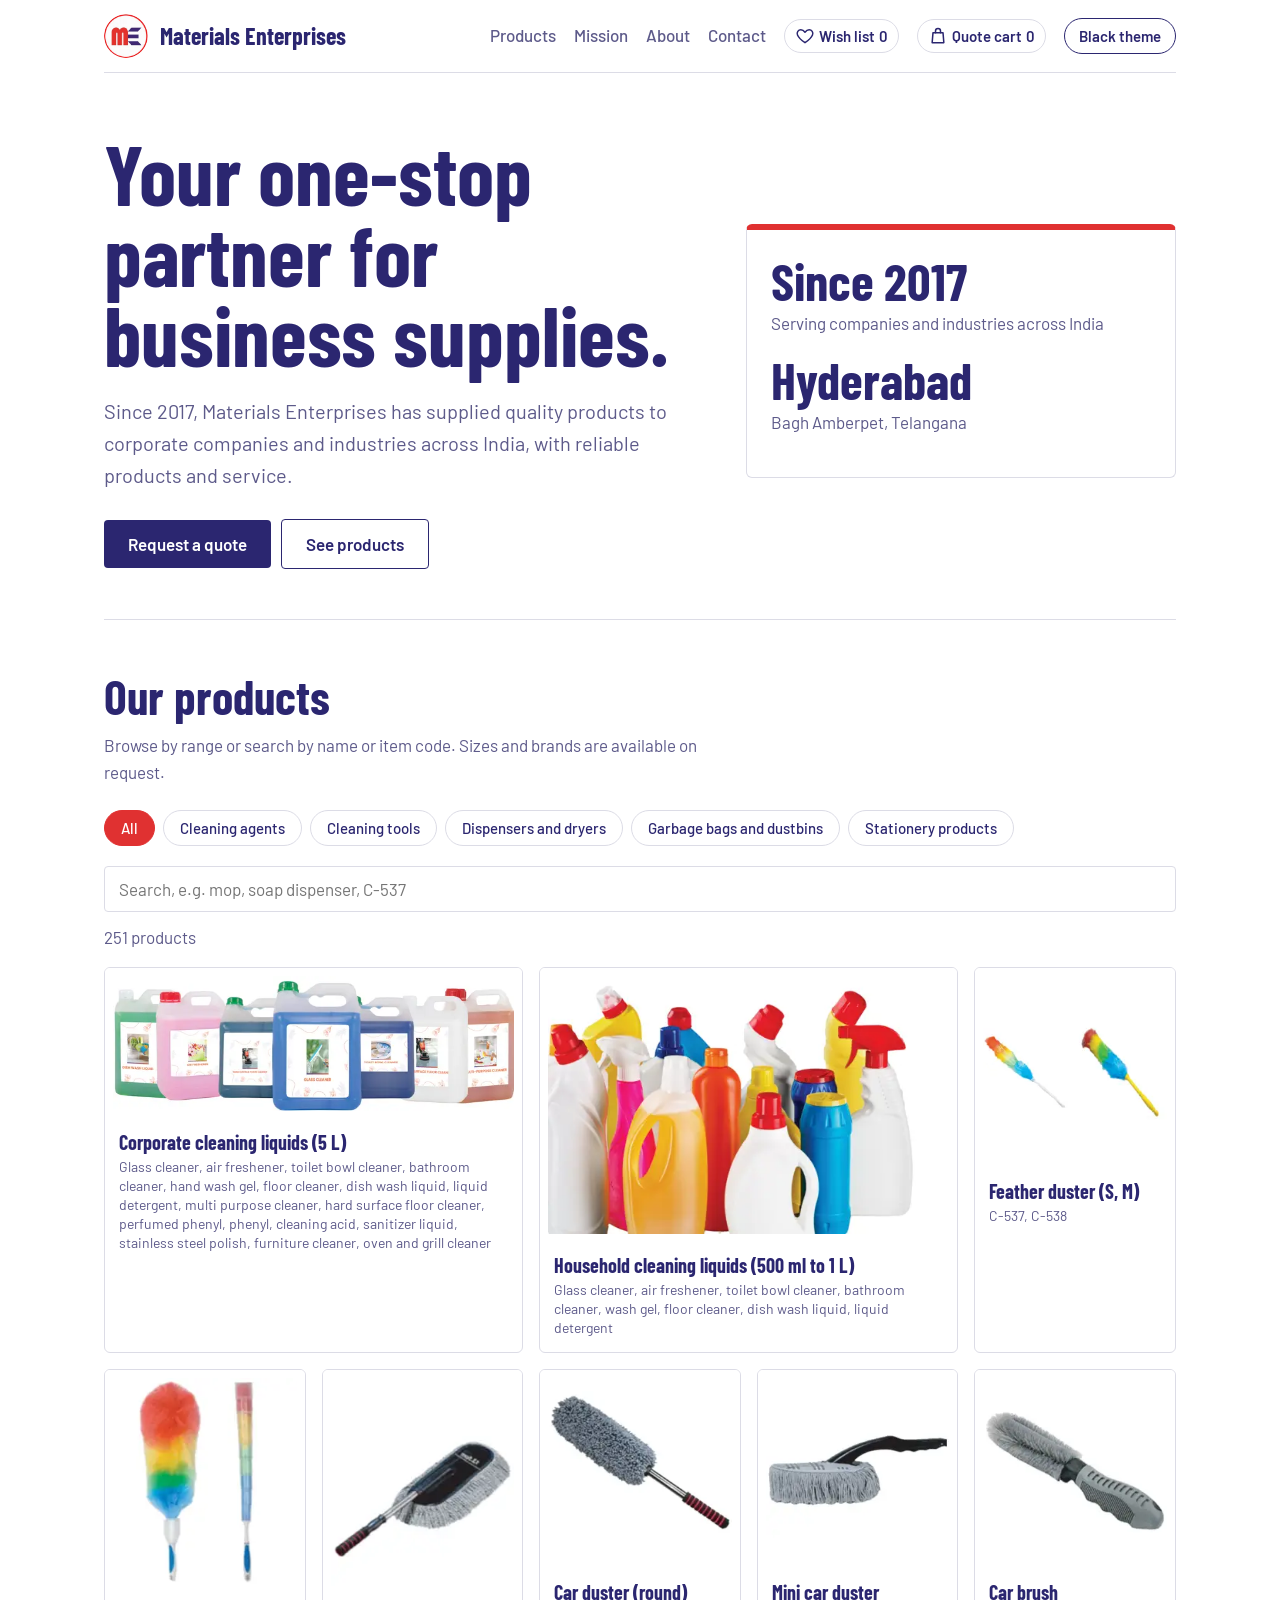
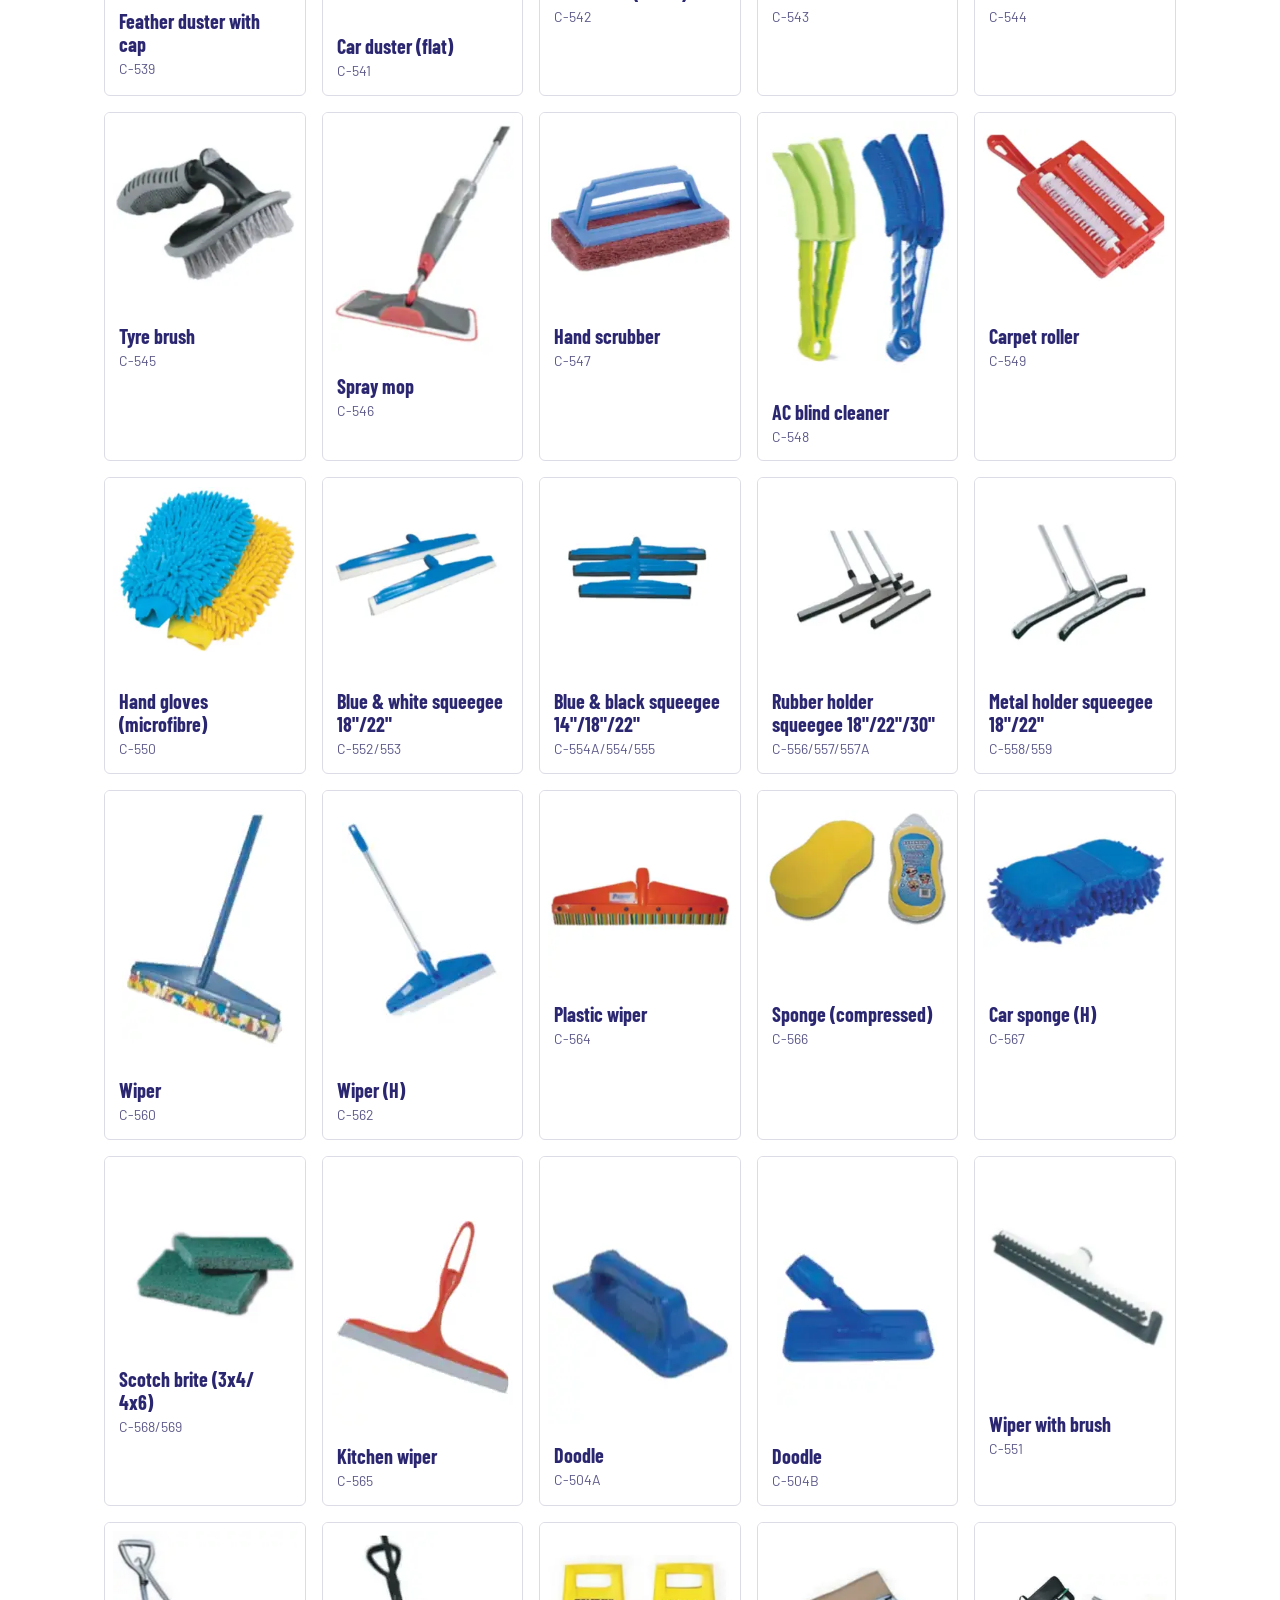
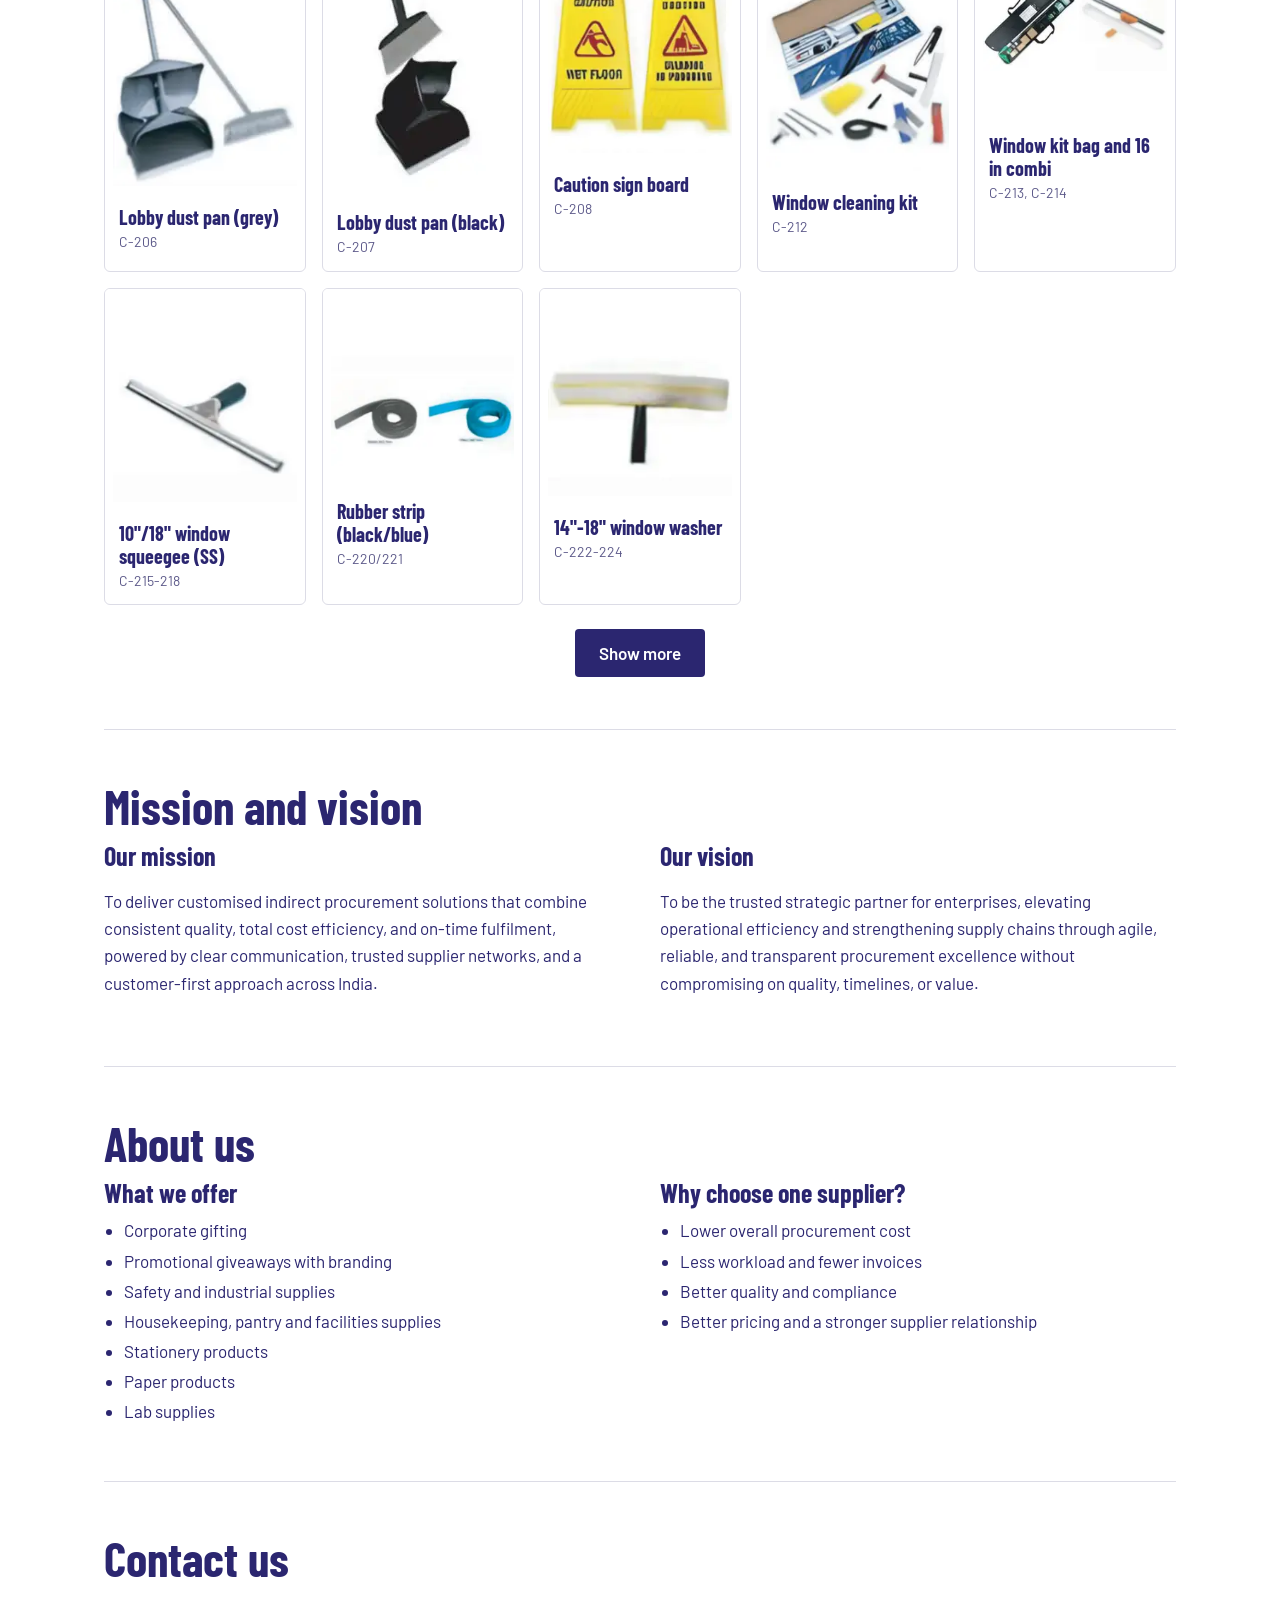
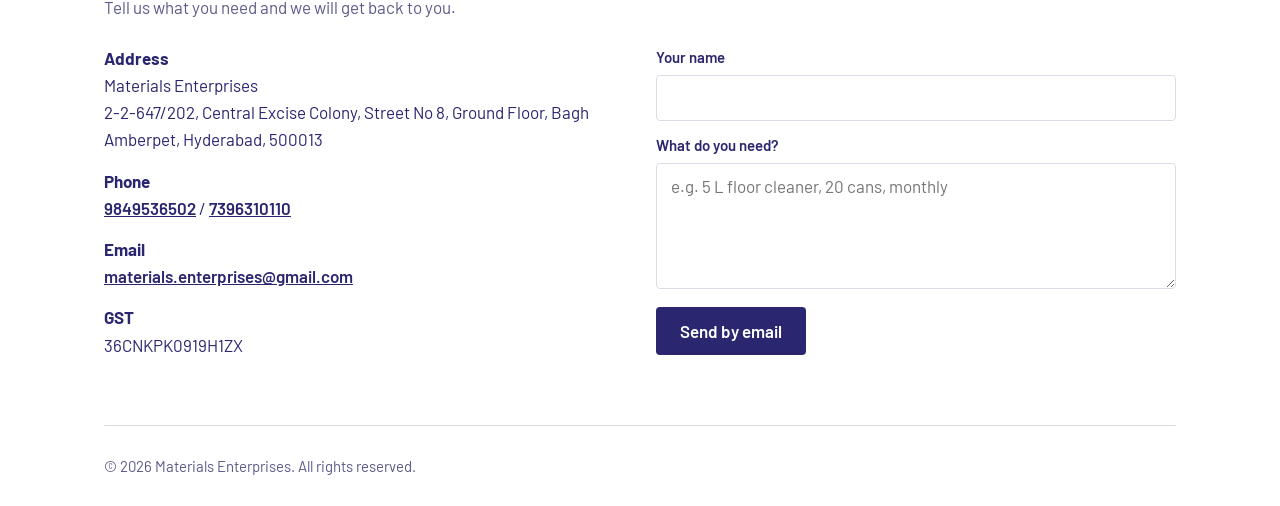
==== commit 889c16da: "Add files via upload" ====
--- a/index.html
+++ b/index.html
@@ -49,10 +49,34 @@
 input,textarea{width:100%;padding:12px 14px;font:400 17px var(--bf);border:1.5px solid var(--line);border-radius:4px;background:var(--surface);color:var(--ink);margin-top:6px}
 footer{padding:28px 0;border-top:1px solid var(--line);color:var(--muted);font-size:15px}
 @media (max-width:760px){.hero{grid-template-columns:1fr}nav{display:none}.btn.alt{margin:10px 0 0}.card.wide,.card.txt{grid-column:span 1}}
+
+.ph{position:relative}
+.acts{position:absolute;left:50%;bottom:8px;transform:translateX(-50%);display:flex;gap:2px;background:var(--surface);border:1px solid var(--line);border-radius:999px;padding:3px 8px;opacity:0;transition:opacity .15s;box-shadow:0 2px 8px rgba(0,0,0,.12)}
+.card:hover .acts,.card:focus-within .acts{opacity:1}
+@media (hover:none){.acts{opacity:1}}
+.acts button,.ibtn{background:none;border:0;color:var(--ink);padding:7px;cursor:pointer;display:flex;align-items:center;border-radius:50%}
+.acts button:hover,.ibtn:hover{color:var(--accent)}.acts button[aria-pressed="true"]{color:var(--accent)}
+.hb{display:flex;align-items:center;gap:4px;background:none;border:1.5px solid var(--line);color:var(--ink);padding:6px 10px;border-radius:999px;font:600 15px var(--bf);cursor:pointer}
+.hb:hover{border-color:var(--accent)}
+.ov{position:fixed;inset:0;background:rgba(0,0,0,.55);z-index:50;display:flex;align-items:center;justify-content:center;padding:16px}
+.ov[hidden],.side[hidden]{display:none}
+.box{background:var(--surface);color:var(--ink);border:1px solid var(--line);border-radius:8px;max-width:760px;width:100%;max-height:90vh;overflow:auto;display:grid;grid-template-columns:1fr 1fr;position:relative}
+.box .ph{aspect-ratio:1/1;border-right:1px solid var(--line)}.box .info{padding:28px 24px}
+.box h3{font:700 30px/1.1 var(--hf);color:var(--head);margin:0 0 8px}.box .info p{color:var(--muted);margin:0 0 20px}
+.box .row{display:flex;gap:10px;flex-wrap:wrap}.xb{position:absolute;top:8px;right:8px}
+.side{position:fixed;top:0;right:0;bottom:0;width:min(420px,100%);background:var(--surface);color:var(--ink);border-left:1px solid var(--line);z-index:60;display:flex;flex-direction:column;padding-top:env(safe-area-inset-top,0px);padding-bottom:env(safe-area-inset-bottom,0px);box-shadow:-4px 0 20px rgba(0,0,0,.25)}
+.side header{display:flex;justify-content:space-between;align-items:center;padding:16px 20px;border-bottom:1px solid var(--line)}.side header h3{font:700 26px var(--hf);margin:0;color:var(--head)}
+.side .body{flex:1;overflow:auto;padding:8px 20px}.side footer{padding:16px 20px;border-top:1px solid var(--line)}
+.li{display:flex;gap:12px;align-items:center;padding:12px 0;border-bottom:1px solid var(--line)}
+.li .th{width:56px;height:56px;background:#fff;border-radius:4px;display:flex;align-items:center;justify-content:center;flex:none}.li .th img{max-width:100%;max-height:100%}
+.li .nm{flex:1;min-width:0;font-weight:600;line-height:1.25}.li .nm small{display:block;color:var(--muted);font-weight:400}
+.qty{display:flex;align-items:center;gap:6px}.qty button,.sm{border:1.5px solid var(--line);background:none;color:var(--ink);border-radius:4px;min-width:30px;height:30px;cursor:pointer;font:600 15px var(--bf)}
+#toast{position:fixed;left:50%;bottom:calc(20px + env(safe-area-inset-bottom,0px));transform:translateX(-50%);background:var(--ink);color:var(--bg);padding:10px 18px;border-radius:999px;font-weight:600;z-index:70;opacity:0;pointer-events:none;transition:opacity .2s}#toast.on{opacity:1}
+@media (max-width:760px){.box{grid-template-columns:1fr}.box .ph{border-right:0;border-bottom:1px solid var(--line)}.hb span.lbl{display:none}}
 </style></head>
 <body><div class="wrap">
 <header class="top"><a class="brand" href="#top"><img src="[data-uri]" alt="">Materials Enterprises</a>
-<div class="right"><nav><a href="#products">Products</a><a href="#about">About</a><a href="#contact">Contact</a></nav><button id="theme" type="button" aria-pressed="false">Black theme</button></div></header>
+<div class="right"><nav><a href="#products">Products</a><a href="#mission">Mission</a><a href="#about">About</a><a href="#contact">Contact</a></nav><button class="hb" id="wb" type="button" aria-label="Wish list"></button><button class="hb" id="cb" type="button" aria-label="Quote cart"></button><button id="theme" type="button" aria-pressed="false">Black theme</button></div></header>
 <main id="top">
 <div class="hero"><div><h1>Your one-stop partner for business supplies.</h1>
 <p class="lede">Since 2017, Materials Enterprises has supplied quality products to corporate companies and industries across India, with reliable products and service.</p>
@@ -62,6 +86,8 @@
 <div class="tabs" id="tabs" role="group" aria-label="Product range"></div>
 <div class="srch"><input id="q" type="search" placeholder="Search, e.g. mop, soap dispenser, C-537" aria-label="Search products"></div>
 <p id="cnt"></p><div class="grid" id="grid"></div><button class="btn more" id="more" type="button">Show more</button></section>
+<section id="mission"><h2>Mission and vision</h2><div class="two"><div><h3 class="s">Our mission</h3><p>To deliver customised indirect procurement solutions that combine consistent quality, total cost efficiency, and on-time fulfilment, powered by clear communication, trusted supplier networks, and a customer-first approach across India.</p></div>
+<div><h3 class="s">Our vision</h3><p>To be the trusted strategic partner for enterprises, elevating operational efficiency and strengthening supply chains through agile, reliable, and transparent procurement excellence without compromising on quality, timelines, or value.</p></div></div></section>
 <section id="about"><h2>About us</h2><div class="two"><div><h3 class="s">What we offer</h3><ul class="list"><li>Corporate gifting</li><li>Promotional giveaways with branding</li><li>Safety and industrial supplies</li><li>Housekeeping, pantry and facilities supplies</li><li>Stationery products</li><li>Paper products</li><li>Lab supplies</li></ul></div>
 <div><h3 class="s">Why choose one supplier?</h3><ul class="list"><li>Lower overall procurement cost</li><li>Less workload and fewer invoices</li><li>Better quality and compliance</li><li>Better pricing and a stronger supplier relationship</li></ul></div></div></section>
 <section id="contact"><h2>Contact us</h2><p class="sub">Tell us what you need and we will get back to you.</p>
@@ -73,23 +99,60 @@
 <label for="m">What do you need?<textarea id="m" rows="5" placeholder="e.g. 5 L floor cleaner, 20 cans, monthly"></textarea></label>
 <button class="btn" id="send" type="button">Send by email</button></div></div></section>
 </main><footer>© 2026 Materials Enterprises. All rights reserved.</footer></div>
+<div class="ov" id="qv" hidden><div class="box" role="dialog" aria-modal="true" aria-label="Quick view"></div></div>
+<aside class="side" id="pn" hidden aria-label="Panel"><header><h3 id="pt"></h3><button class="ibtn" id="px" type="button" aria-label="Close">&#10005;</button></header><div class="body" id="pl"></div><footer id="pf"></footer></aside><div id="toast" role="status" aria-live="polite"></div>
 <script>
 var D=[["Cleaning agents","Corporate cleaning liquids (5 L)","Glass cleaner, air freshener, toilet bowl cleaner, bathroom cleaner, hand wash gel, floor cleaner, dish wash liquid, liquid detergent, multi purpose cleaner, hard surface floor cleaner, perfumed phenyl, phenyl, cleaning acid, sanitizer liquid, stainless steel polish, furniture cleaner, oven and grill cleaner","UklGRrooAABXRUJQVlA4IK4oAAAQ1wCdASqAAtcAPp1EnUslo6mlJbMcYTATiU3HIgny9uGknZXyj9Fvn5AnHW6szL7Lv/J9b/9f9Q7n2f3X0L+c96bv7h6gH9c6ob0L/Oa9ZL/OW075r90fF/V14a/hty//l+GeEahqdV6B+7tnhSt+dHIv6yHgx/b9+wbZRpcLhAMrwNJg8x/v391Yf5Z+AWTwIbQZCrUDIPPuO6KpzNG1nBIkbtJfykqBRUEOGc3jJ1pxDa6wswP5160wsQsATQRkB7JKjJAYon1wWyvcy/oOBpRPjK42Gu1nAav/mIIRkjVkTHXdlWHLsMf7A4D9GdFs566BsPXzAUUp78pVTZrBGteT+Ku3YJ1VzNJC47KZE/jlv/[base64]//[base64]/In/VW7YXXgiTqaBPClaNcnbK/PbQwUjcWq6Iq+ABLrticzKfSVL2d65QUJLLhV58sLW/SOJesHZIhgfDOtCLKRocrsVGiwSB3IvBambSbH6/[base64]/0xr6UJwLzexxLmrayJexjB3qJJZbEPmpF8Riajo1HA2s7TbNtFayGHUEU3wQ7Bc45aPH/dU0oIu+n9Azkyjr7n+i04PEVYAftkqTZUKR1FAjJTFM2kjthoHIAg4sbAz3IDeX2NJMajUFoUc4de0bM5bV9ItaKEZnAEm9bP4xu/6XiQLqvRF6bRkygGs+pfBEIw/N1NJ0wn9XQ0KTztda/T3vuV7WZ6nXTd3oRDt7Q844Z/Ymi1l8O/MHVGpbksOl99+agttTFygr98FEe/ZdLWnszutwqPXcm2qZG/yIW5IC7tRvWQ0Y45vcpjkbMZeMqri1dKoJxyO6NHD+aQf/ftRWHYDZRQRX3tIV9FPdZCJVvKzuFrLMt0qoKk1VmgYJWvkhr94osurH1N4uVitobpRQx9+8DKLnhlyCpxVla1cqMtFflycTAWyNf8ndVt7PSRRzRfarVjAt9s1qRJz8U2+DDEdE2w2S++6YNNDIzu2YagZ52XBB2KmDOeMvSCvCiyT+CJ0suim30MPtAXhUK4T/[base64]/WovPa2v/OOcTt/zto8nbkq+LYNrRYQhe0TGyVTBeUmTeNxcxbcZ+gkq7rRHyN0ROZjpx92KAP+9SMLYAAAAAAAAPnp+6r9N893EawvHZfW/51QmA5e8EPS0V9glyzK4363kryLnxIK/rLeg2h/bl8Ap17843yaf3hwQJV8ue/kT9mLbJoMRL4DmtGA60jUsXJYgAIHvUwW2uOdOtsvSI+n7v61eCpr6w2ftmLjTn/DZhMMyj8gFJ7WHDGtBX5/4UfnYAURlEE7/AAE1+sNo+AWebukeEUnnAnk1IgoY5EHZPvziR4yeyjpPVYwrQOi6iYJKod8d2/r8ekHzuvmUQEIcfdwQsZbictgoHe6pDNZgofgOY7cyH0HZK1g21ukq6CIO7exTH0i6OkvZ+B7XXFQ5uwn/AIgb+sfRTol1PgNZuEfGm8Sg4n/d7RAli34B2zwQOZMBhAKJrQAASgh16aASokQlIuND5pR+uUpSoy+t7UTc/+01/0ccomAzpAxptdf7BSqVT20PwqqF/Axbe8Dyno2/jXblev18UhgIokn8iWNXKFrioFl/HZLLQGJhraD03a+1HN1FQS7UpqQeQ7jTO/amelDgevGE6BXRaEH8ke4A4+NvNFbA8OZp5GbmZ2m69N0DaIxrxyPOoLyUBZIXa7hDEFOqQHQdPjykF+eyhwdF9DtPSQozqaFEy/9A8yYhwRWMtJwKaewIKAYuQ6zclhchGLJxK3fUJ6p2ni872J5dmYUd8fG/ODXjOgusD52g5TXjye0c2YVCMaFX6G26mFfWLfu0Lzgmx6+oV+grH9MNv5e7wehND5WTr1nbnTR5cOJ45rbqp2uotZ6WO1Hv5/Y2KsoKXu982/8tekXjaJ3BpFNLLtA//GHoTMRe+7YOCjWZfFwPYkjyPFx/En0uRkzRF+kqMBJ+1nEdiD5BJCqz7Xra3TcKIbZOLFCtWQJcF3TkzWrxlCgjm4YfXHqAGsuB8ypSqN9B0b3fGhhqTl7XTahsSrcXXuTCae2VFClITz4lqRsDz4Wy9dZj2i2208+c/kP5xEvlwJRNogUkW+FQE4DTq/Mu8igwqsVYgb8l8BYayDwSaQix8EUH/ddZDIowPCaoqAXhibC2zbFo0XOs8VD2YyzjFMYLIxGZSJfTpy+/8BCdJ5EtiK8ZXzBMFSzrjQ9IcEwhW7oM2A2tfw57G3RXSamVz6E0unm6Vv8exbXSuhBijsrrHaXWwq1AATzc7AAdr6LOR99o0RK/[base64]/[base64]/XmiS/wSs8KS8dudtXvaVtg1j0YTvewbONADA5GI3gSkVxkyEcPkf7W0CALVmkl2B5vbYwXnkdMrRGlKF/+p+Fw31P2KpqqgA2fnaTWYh4823GzQmWBubjY3FE0Mitsf2DsJ4P3jDnlauL3cQg2UnqUBj5qK4aoVaKuJSOEQ9560TbIzMA2cEjoF4xmfuwL31yx/MNYFS3jPlP2VT95jWVwbklAPAwCU4XXntFAkBcjP/O5+eF0tAMODFHr88gCUNjoSgtmENRKF7c0HMJv5+kllZSLubE7rQbnpvIsed2Zf0z/[base64]/NraOVWHdqBOMrkC0QTSuUgSIrlcZ9IN5ztTpfv6hYcQp9BP8XwITwSnOSO5bxH46tsUI6rstrp2QrxegGAEqFlfxGPvBV7m+TXjbK/JTDJ47UzdbPxhJX7DIxGs0IPobnUKTi8N/VvJWOiJ5/NFYZszz7EwSuZBHwxLCDpgWNQPr0BMJ9hAz7g6COnq56FEenGnups/A2dlMPyftuGPJqRgzGIKItm4Aps+xtVy0ybAotElQdm50RlLYw39zyx2Ljx9mTkij9c6XXHXbKw2aCveQcbcXLXv66tGTMnv9qhoTi9s3BjSc1Y5LJX5oZaFz16zsSN43OpLSbsMCeX9i23a4vXCTju6P/7dgCXwz6y5DEbjMm/l8RfRIPCyPawxXGi+k2PZ/GZXw07G2pag613jVpWSyDatGdBSBp82d7GHBV5QiuY4ynmPHRBW9CsVdbFNkIlaLCXl9hub+bfuSS3/fzSKbavT4ITq7ilQjrov/w9cQdWGpScVLm1myac4Hk3eNyYh2byPZtXuCWHxmBSyWoVrKnl7ltTugVdKJqABNsTv3oJDtDP+K1Cm0a0AUET9g8uFHRMWaBpX4mAjG76h86MbD4Knf83+pUcYevJfUTBof1MI6p2S06UgSPFOSX/[base64]/OrRqvS71pRI5M6/zabXkPl1ZUlGqo0cQaZS+1eTIUmbdp2x8Kis2bn7pIpYdYHzN1/6iFqOmWpvSukMPZ4+OoWENtkOLuItYQhLrPp2+OvDLPYKjQzRAZtVtw3EmpV4b4GVRuZ/JWnw6VPLYBAGba1bUB0oXOhpsyrPNrxqPV5zTayxEOrYtcSqpDFqvXMiVT8OqrAlUFzUaSupcC1RWgMk4tsaLjgGliGj+qr4GyAOUdZaXTlg7aruyeazXAzlvwGXSiOGJ/DfCNmb812b103dF50iCWb+eJBRkIHUumBU6nxELR++5X+FhWNEoxOPGvgLPLQk6GJ6Na5+uy7axNiGCm/Pljrgis7/nHr57c/iBrdg1K3FMz8FZrceMMNB24bJdrWVxc8qGl3n5GiLyRPEI1/Mvr/soXUKemdhDbS3pWtrAVUzzOx1XCrj4jcXC4O3ZJugm4h0s8n8CAdu4avvN4e7kKoG5WxjrMWkLZeza+TJW9kRgJg1vbPdZ5WNAxRvzzLiK93KhEhBkA+jOLwRzcl9ou/BXf4bewTepmGMdmdNXNXMdv76Nf3keymzBJAqQJ377Pc7mpkYPC/tw/tYh3kx/4TWD15KM0qwh6aId1FTJGeKFldkr7TzAChoSo79wwNa7HhXL4SbglHtuGAJjI0weEdPykV522q+XEwEcNJfcO9bM229q7hYCPsy/zW5M5Q9y+tViQ/Q3WbFe4sMFbDX/NU44ni9yyejOk+9Cw7R8TylQOHfutC6HED4m1dBolkdlPIOl6TheWbkvavEChe9VXVHQXokQRJYVh8j511wEpiRe5Lys5jizKfWBGq+a5TQCveM3aNt6ZOVkK8qGzVS8eOHoAfdZcE6qIWgKwrHbLTskjoqqwWUJfeZWy/xNgUIUk3RC3eLNMovy4u8YMF+HfTylXgbto9kVZHhuFd8cxRdWou/0yRzTm4nyEVXntwPOv+ZK9x1SySI8vu44s1x5TsPIvLIR49aQP6ArAYYCqVJ+Ooo0bvWgUocJmiICeRvEk0gU9qGngXxQbshbEMj/ICWMhiZ5khIOZa2Um03ae+AQOUmQGud4SACQAKX5imiGJKk8I7+fRwrlkptHMn1Vxsu6jWGc+ubJ8G5waUpnMLv8nrX4aESvsw3xJX61VnYPoWwTp8FIGUpWFW1EDEo+M8QNFVbedEIQlQU+xSLHgiY3+mIQFWO7+E0smmah2vrv/mFpQejO9qcVgAdKMxht8nH3QzaF+64CrygKjADRWnG2Q4hfx1/G/+Mf9e7JlvGxQyioX5JhFyfw4BISacnNmHoeM+HvKHbuU5p/pqjzqLbC/2dig2/NYusXWvwZ1c1aRMXNuE23/+7RQdTEgMMqvm4P97ej6ga1qi0JW8T9kdw5LqpaU6Bp3n598IGPj+TqTcFkOweJggoOxJf014U9yerRsw/IWXgdxf2qKfTUX79bmhYcAMpYIuelycuGsE4R0K4+6W1RISHhaNrlhyrkk6JAjV4kZIdydUdjPgXD/3PejQg5f5qM6ZJlwVFaCXfZzcw7+lMuhJfBDuaCcRi02UCHcSK81DSusegCvXzfI/G7u0Ty3QlPBHAyjqtPsmp5iS58BFyW/hnXaRr3xlqKc0IbQlm5YQuIHOZdVe8O1OtR85tnYPjRL/+IqUtfAsLY2QN7zcA03gC0wPwY3BhR9udxQ8MpN46Cpx3dFL9cpzY60cOAgRdz2ow6d4N4d5Dvt/CuDz1n2z2BZokyYaISdtKBfo8zkbVuZjeFkM0RbTQCkJw00e29eEdgL8uwxq7gSL81AGbXY6eC3+vP+Yv1ltaQdBaML3FFfQVV5xU26pMKxWMHSZ2jg+xX2SiwnAuiSJCO1eekkdaTMmacnTM+xRnAJtMkI+A2PJqwSuZE3wIM4F2FrW0+5Kemxprz+hgg2/2M6L9i13n8ZXAC+nkhwDpl2P7caA7TGsQQRLC1dYZ/ThtH+d+T91O+pe5vFer4T9d7/N0IixQCpEWRpKgWSsbxognPT6BZQ/[base64]/wpkMNS+0o4Y5x1SBplA5l+d0sEeVtXb4OtKdSxmxsetqwPyRr9fM2oprrxYMI5eXrQzUDsr3OkwnqpwWLgmHwO6zamepT2by3G8K3/6U/8emBa4ayG3brWkQnBnL7x+Jt/jamhxThNeHCdbiiDxn6gWL0RTTrWjOrVzk3O+xESwBbD5aFNWMbchJ/ec2U/NgWB/Gg1Yi8A0zrMPAOI2ISPhfOKfbZrSHhwqmERnU3DyhXMecKaTHlJMGWkMmssmDqqYCZudXA3zGXZ+zSO4JHszFyljH0tL0HKT75H3YaRwjZnIC0tsnybnxbj6SXz8X09MXsgMY5ozgKO6ai961Pqd7DfVZzb8+lyGSyNClHFKfvgwwv3pF7YTfZn6U13UDPawmdIUYRo/kLLTK6X1eV3KvjygC/Khz24dwRE5jBay8KfnENF2vrvO53ARxGDo2mw4/qmRg7/eI6BMV+C6zaZ5U8BNAkRmrfL8T6imZSsE5LWEWaBUZQ1Z5Yy2OPCUopgVX+cJMKZHCWP36c0k3TCZhgxIoDLE8urSm7p6iKV7eqnnTKr8lL1UrZmqcNydDvEDCXHo+aU8MI2RHSUuBeGM3OpvYQ1BdxO9etkgNQn0KDeBwIaAdKIKznPHua9AzlJmezc2aCLiXOe7/i5pOq/I3Rsx4C54bi54udxUc2SvXjTQgSFG5ZRe/xMrJMs5cY5sAcLMeElTv4IdemiqNYfJZ/toSut+qrBuMi/hUDyjQqsnaWXaG9v9GCj/UjrUV5naalZMVcnMIDhPkJ7Jx6RY+gfHY5XLlcIclHUX4zE8V0vHTaLMhJAmvXsY00cllms6ASxocQ5XntHUa+/voilsH2ZI1k1wj5u/9IoxsHpYKceF7uq6m3R6qzKOeDjj3DZYeGBym7/53wlCp/56+Vim3ilId8X73bOwfXIn9keT9Z1KXtGuT8+q6pWSHigyFdyM7bL7ckM0oyM77p9kSzjzO6usTeVdF1aCYVW+oGpYShNtwzU8yz6lflMAl/0s4zffm8GIi5SVJykD8hopgqG6q4i0tC7WmTZi0d9BUPSzqnqLgyjLZeYy6ESy6/sR574Z1IHpXmtuolefhxJeuQWBbhjrXCq/[base64]/[base64]/LxkQZ4bI7up4H7SY14noHay6X9My0LjiY+heyDzy8t7n4dHrcTNfTxaTd/PEqKtJqNj18Wv2KLdd99kOCs08hejynu/Vp8Fb0qJYbSxXuVmlacuPF5StRvpEo5Uuq4DaEnRvSLg7hhI/SU51b6DrKbOlrB1rOL8NTgNFAi1S/4rlsWbUP/vmwNWRNC1gG/235U7dnZGWaPf6+ikyeCrYLS1HYnIG0Sqzq4OvlBQ64TjY3VxBdMQ23zsm2h2eyXhM87g7i0KeUScd23jwi5B+TsGZfUZai2KeVOY+fbz5bxjS7AqDvMoVNreDJBIkTrnTLJfUBlNgjQGonMM3c8ZSakN/+ShtAWCc0LPmnvv2ZNCbmLoDqf7g+/2bGlp1VPLF1np8L6NUlhWQqHJjRehVaJP6NZNXjsJDHxRU1+hxWfqTT9Rbw0RvAKQh2WKxkkFFGjCWMa213QRC/TfvtXQDpqx0S+9cH0KMLT/r1l6EL+n1vZ6mOyqoxzYJx9+mbL8k8G5mjQiTLHojZG2Ruhg7bqMfJhY2m8dxeQiaLCChLxX52aZj1DBBVxMZFjXiEsY/oqUNwP+F0E8Ft38n45jGrCnCPorJvjIcM+ekxywdT+Lb4OL1set9q/t6Zkj3Wv93bLntApAd1NKo6KRd8EzdSpvDJN0MShwUTX7F4iLg7NNBR2+CS48ka22MsGTrxdFp7xsoK63N20fWv4LXmqR+FtQBwTfNVlx4EeRnbCQg66s4CQEu3Ys454ReVE8ukC0ensvNtYJMIrCw544pl2Ksq3RKm/2ZFJM2zdkDZhwqWEAqTu1o6FfRxlzKhMbb3lEDWHm/qrT6xkvkSmkhxMaQsTAt2AamwXiI5AogezcUuBBNaHnHa1z9tGI+fiaXHpymI5k6uQWzJReq6xKSgpLfyU9ilsTXZRDSi1PBNe+RxbWea2DJwb0Jc9ajr5wPz2ObVMOWp2hAJRLGsXANGi1JwOkxZVINHLCleqKojC9bg8VWsylfjmTOACibWPIZQR46nrM9MSoei/stHqAQ2zUk/7k9hdaWqOP8IUaQ2+sF07RETD/T2qpfOcHCjFrZd/AzmhiZoT/iH1kpVEQ0oVOOU1z27jA3gzihkUDB74xjB/K2qtzaJIZYUu6ZZ0UYlHp1gKEX4yDN3x4SifqeOqAQDwiH8BHOjuN2vQDK/VJHu+BztUF5ci47Ie877y/az3eeGPznqb4p/KRghBdJdGQjn2vxUIkACURth47p5whaOowIjTmC0gUoTy0XSnfdczseMmTf3yb/imFCZ32IGLpD5Qj9WnFbJdkIEtgKcQyXuhvzrJQud9f26lAYi2DV/[base64]/Mrj0gpOa49JnykzlgJT/7M5jRNwe3mk+uOwfYXZaHhMFImFuP/66Ez6jXeWiNmfa2cV7qT14MCCwVMPR7c+Tp6erzil3JieT4ixOq9mf6XO5CIoi+OUoKR9VL60ksXctvHnD04m9Qbj/v1jku7/1cm/ijQOKx/RgMe8F0UZ8rnJt7o3i7DKT94bRN/X68Y0UCcQYXuqZRIW/1tB6aC3jcrmAkiWMftMUufx46X7v2DXDnhsnA9CMeyuZeFVrudv2v842Q/gZq/N3XtwoZtUmJzu6eTnO/2Po/iGELAllIbcIBwS2j7c41XMMSdc/BXsDe2fioGmC4IGaBVh4+95XEZldRVymBHRjqUTIVdVzs583ICB7s/2E6fzzh3rl4LDiVmlzOdANVWVakFpD/7bSwjm1FTVH8+a6/C8B3LabOjMROWxz+xHQCcBGbGjEF9GokOqoJt3g98/gqAupOB23a10auKe86zt7b/YL6gxJMC2WCe8mtpKr9ODYaUghypyo1I/jT2QtZl0wh8KqxHME01bFKH1JjZ83nZcO7H/r2eHzs1SA8RHCD0OooRcK6pCVKOQFNH5iOpXui+u+kf/mc4tC76ufkvqF4XYZ9ZWJVGHZSddJuCjLtS92QzMGJpKgMScuqzZP8Chj033UZEqUl71U8h45gPBO3fu+yleu0d+OR1z+O6E77glhD1PKnDeACwDlXIQgLrLcBSyo5PXxCcwvrvO3ipZuiLkCZDkFWR0WIgGsb3FewJn9bsItpv//9CxJMMSBWz2uhHv+YJK1ljxrxqghAVDABkGYtTo7YtXMm8bu19tiXCT8xbq8D9SqoYWxjxy+3LkIxqUEOF6V6FXvreZ4eyHeOoBcnDiFBdK+0wuuZh1JSAVznVIk/[base64]/PRimvFwRLj/5kxq4aqKQsrPS81F/hcAaxA536I6q5bfVf7ILFx3OckrojtabTRE75SEOb+f+l2ywB35lj7sHgG8NFHCtP2l8JLPjIqPh5lnyiuwG+gkBEzygxq3ppwg07JugzOQuSZ104WPnec0IGMhG2WSgXWHAllvbgg5lrJvVvaSh2wair5fpf7UPxyZNQ5gdo4liEnRQ9dKYkBR7Xa8Gs6O/uWeT4Oqh1FYaZWTuyON4sOYcW6UuAU8VdryWPzJE/Z/UTxb9OFX6kVJq6OL9vLoqvoPpCLhKmpiHZ1XyH2qJUR00/+LP0vpVMMhMhpcDEsIDBEP13RLiWCTe47r1ow8M/Du/O9boy1f4mI34DHybBNrSBo7aHJkgCk3vvVeONm4gAcWVhdRokG5taiVus7t6Y2jopT8wTEiS+nXpc6c8SGdw9gknj3HwC8KGobrmcGvCNB4IXo1KtGg0/ZxlyQ4jPGoU5916KrdKClmmzCVoJwns9t3GG2XCb/etLDJCMwLk+1lKZNuCEUkcpsRFqhKHN/FC1HcApzpSzyQZyikziOX8NUdcDJ/0PJoT30Qoxm5V81/YxfW0/8s2HqsGCZtCnM0nlcxMDcwXd2WSW7K3fC1GQBSN5D3jn3ZU2dyTFgL8yXAJaDWPCRpYBj7rAE8gFKoybq/SghMBPqlJ/[base64]/4yun/BrNmpWJpsB3eE3JeRn2vW4wVjZbVa7EXkPvC6dGP1RKz7/[base64]/6Xs6Oc1aor7iqfqgtz4pbCNO94T5a64oMjPCcK8SHjoumOe4amF7G365CvNz+cqM7E8fhFViYpKm+jp2xcOM2uJ8NujKpC/EK+8HtBbzug6D7breolr5Gza2O0DiS0rEUyYuOdJiakFGhlEnYEiOAxK1CAl2z7FWjgUHYNuLV/olrgAAAAAAAAAAAI0I5aMwi5IsGTSgBlHhc067F8OmuIW/EXaxZaQnI4uOJHViRKzlfBRDSO2Eo6lbuz+mLFMh773Vkc0b4kxfNsiUGnl2vnOOhdcUjhrIMiwuyHthxNUBb9MUfHSWb7BOuDxT84jUVJUUZ21RMQQNWhRYUNFCj1saAwCOko0+KgwrhMB8yG4kIEJfLdQHjlQ2yFAAAAAAAAA"],["Cleaning agents","Household cleaning liquids (500 ml to 1 L)","Glass cleaner, air freshener, toilet bowl cleaner, bathroom cleaner, wash gel, floor cleaner, dish wash liquid, liquid detergent","UklGRrQpAABXRUJQVlA4IKgpAADQ6wCdASoIAk4BPp1Kn0slpCalJvDqiNATiU3XzS0yUA13zh/6LsZQnej/wP7he3Bxr3heuPG39159a4vNO82/f/0b7dv9V63/7p6hn9N/wvrw9GvmQ/an90fdQ/4n7i+8f+teoJ/V/+b64Hq8/471K/5t/3PWY/9ntB/27/s+lV//73ryv99fdTiLYlHnjYnUOfwHRHeHD9nJgXxNy0zpHROb8BfJTkpyU5KclOSnJTbCvN8B1YXBMnSErE6pwGp+DK01aatNWmrJomxN51vz203IbYaF8sAQ2IbEL/9DunR69Opj5NdRiYYTLGIuesVKAcJ2nrY9UFNA8SXyAIJzqzYW11s8SWW3/p6gGizwSHjGH1H5uJkF2VkFgrK1Nk5PmRSbw7fqpYGdKVTqMPR52CzHH4OxDPA7MsMnYW19wjIU6DEPEHeMpsNyH8TrzLneXOwceby3GRa1NJufMfSix1SuRz/04cjYueFHyyUxkbx9OvPr/ZJjLbOlKEXPk5jddE2qhKCKQiGgfdAdqA+LaMsgkvHop53MuoGFC3kkZaqAMaTGJUD0HXCMaYOc/rnVjoXl4TK4KJWBddNILqIsL78cgfVtE6PaEZ93DSmTzAj+2gh6zLzrXc+/cA7Jl/HedfwmOIqKIZBPqV/NtM4vIDK9LV4LsS0aN5vf2T1WhcKfJ6TBkjGtBDBJrmc1aJ8WG6STa4BFfDFj3QKVPOeXLuWkvETVUUhhIYk8/BybZzN0LsY20/ORdMAks6O1qpqHbV6VjwKRb7ZIDB4SYsfcTh6sI2nBHeJ6VXt6zTEDkgbzNhF9CRDEY7iNpQ0UOBMMdQ9DZB5IMQIuncYStQ85+kjMYi1dVPw2jYN1lffvpGB3d6wwaavUM96RA0qtiOK+M9aDR6B0avdldzY+RsWFsjzGIHekTJn6/8uEigaZ1lu4pvOeTXcLKWlObX59AwkzyNXapar6b70k2gx70p38NWLORvUdODuB5l85oPDec0PIjSqQjrvOMDwn9KEom2T1A8o5NGXU/25DvMeBjO8IlzgvWfqDf9ghMqUIMK/0QYhgzeyjTBFyQVrx0somUA/cbCI7nFpoWimG52EAU3YGTJznkhCYTJ/WomieVZHZU6mccykBwmAiPLTwWA4F5jBcwShSnnygcamDICHkCZxK2fyEZrhYdWxVcWIwBcTWhhPd6WDPDZoX5BikZ++QdHdyEn6qndWtvvIeldDvqYOUj1OJaJXLrYMdYOFiJnox/OYPDt3OwqOKqlEFdjlL+SMDTwsIu3zd3pZYuU2Bi68oT5aKSjEvIejd8WQBbof1K9bccLZxoMUWxEZgQIEHXgSrG3ySqAzQQszYR5JEb/wQaaVN9hosRKhyuCT4DfFOfkStgTg7snH/uS4OrZAlADK3p189p1emL00c4S7J2NrhHlWQRZ7bqUNbF96XPVccK5cX14zrXH83ND/5M7hgCE2BrdMZH7jDcwDHdrphKpUxa2C9KriOs+PrEdxdm6RegSCWZwZm8azjJsP4p5Y/3PrLZry/pnSNVK8u6hLqas3/I/zVVLWpm0rYJpuhHTFRWn73e+EXpcyZwTAchof9bFKpIfzQ8b8aisL16ewLCH5OYXTnpu1VJSEN+k/PGwxDvPNmCD8KHbpX5481aTiuDJaQ3UyK4mMyin06Zpd5lx3Lrca7p2K8O3lA6Vo1wQ9ZnvJ4yEB3LFeLhc/EFzdgoMejYPsw4fQfWzd6gpa0Du1kqjn4Luj4cJ+6ZR0t9QJrcOwrFWaLJAAqJMmRFoOjGPt7glZ8tGLJWCHGUXRLg/qlVS+9yddM8sbcpK1KjrjrSUVHaeQ+ZLDrFj4p7sL+NLlluqPW4sWhAGzxeCQsJxtFG0ylmLbHdPEBuFIAo5Fd2k2kapk70Sx6DWff4LMfDqin3cEcC1KYORyeDD61LYIECOQtz3zOKT2VVg326txm4g5noBRoXTzcEboqOayW0cDuJpz6x6Pxng1rkWAd6UQVErz/ILfwINJ1/Z4QTCC/I7TcztOc1SDVK6bF4FZok3EYyZX34fdZPei/pMDPr6Z6P7CA5/nJG9or0K4gD9IqnWNiITcdRGvfHCrZKV/HrjnKttyDHFyS/j3aa36ufwx+05afrU2F2kuL8lbUzIy79MZmsxCBYQwg1lSUAbV6eMoqi/Ldq1j+RSEfC/zY/Z4/zaj1zU1t3iRZ9vCDKoR9cAJB2ffBX7SpDYdX1f8CavlK67c5lekTpSGoGDvYchyZxvHgQfaqL9Zqa/uYYNOJTPb8cRPHkteF+pXYc/6NWQzfuGwAr9aHsyQ2hS1fDBd3QjKjzVTzxihyWC896zrN5hC7Pnbjh0VShi/dBMGtSspXWAO0c6sQ1DlxDlLvT1Sz/ZNW22MOMykedJaeoneLL55E3CR2lfGRGZFEdoLh8cTNplED9h3OOGaMT8z5DJwjRG0TTAeDsy2CBvCy9FjIIPqrfLgr+N/egVG9cZHq6pfDSG43zzWe6538oj1Y0cNIzzYi3xbuAAD+/YiwHs6WxN0AcoAAAAAAB9QZZbNwNDETLgM8H1S94GRKb+oSLA2/rbcOdWRNTfL5syZU15mkNx5mOdGR3PCHAMBqvG+sEVeh+c3+VwMabHFtU6sS5DgAAEB5nLxzUr2zuWGim+oMEpkQ95MXS2iAw3D2bGkQqT8N+R2X4Lpq4tsu5pxK4NImkvebYrZTH/x0Y/mnV1Ub6/mn6bOvwc3/vAfnKXIlCYwjsheaFvpImru8j1hNQkWH3zS4bgZEyB8SAA1XIf8Bq3jWYV+o1DmJ8OhbRC/[base64]/kPNkAr3j69ARpcgyl1MxfyGl/PyX5iG1CmoJS5WR1wIovqt513PLDXX3AJ68dM6/kxs0o2SVutMlYhxVrsZXBxyX0/wXQlYTQuB7gi5jv5AtvE8vaZls2oMrP6V/67Hj/7XAVBD10hEoaYm3QYm90OYAZXV3HUT0RCEbZzO0tbYlonZhHBNJf/w7kp2pscBtEHDP9ScIgNb4FkF38RirrHzVVJPteySnX2VIVSjDcEKnc5e8zMiCZWLV2oRIjl7FpcB9sm57+kF7a8AJNbSR2ionjYIjly14iT0C03+EmZP9Jp2vJCxEeTF8CnpDuomigAFY8UhSAzegDck0/uulyrLNQopq/wua2Urr5eT7WqL6jP+UMCW7DMVT6lIYB0pWKMpeM6W/rZvM5Gq70zvx0lR1jnXU533kOYr7nvL4m8nPRlhLGb/bbr+z32vDa3stBPprnz0qiY+gIMqPahF4kTQLkdS6D/hCJ3AK/Jp83SMTWiseZa3MI8hS9KC+58TgiNT3y4AzHP1bycCRA39yRyB2G07/EWvZsd+VNPNVFKjjl34IF4Ih5wSetEw1PVTd33MHJrCGsD1ui76knU3RkAr2Jr7m+guVTWE+zEJMv7CgyqM4R3cnBS0jkm9ukvFakGKra4B7XqOUfMQIMAB0EHSyEh5QCzQaRM44FB+U+RETS0hZcwu9NXZpQ4ZwIwwLYDivlSPPDoaW9mY/+rRpDuOsllByeQunxSrS9ZdjeHKp/vzkFvBuWfLdV+50UxWTKmmf+uTSewCeDSIo+pZhzSKUkE5GkSWLJK9lhoyNEVnAXzSH5Ck9guwNTKt7RVKQBG8dx/659GILiXbPqNUvI6m53TB8uKr4q0f1A9MUhlmudc+B11zrgXZCx0xaPKbSbYso/udn6uqalFVknCZEiy+ulSBlQ/tdn+3RkJM+n0kzS5wL9KkDNs1Iva2ivi7PqDUYZgbTM9AAmNJRIbz/3CdAPfdFRJk3JyFZujg4LF2vdUpzQa4w4rMKVoO3qzQPiSOQWeyXQ5xY+5dPZeCJ3w+Zx8wY+gRN33jU1hFZFm87Nkbp1snNjjAfksjtoe0J0M6GCMbchqs2/9p8EUSXwgJKXhQtqThOnsIyf+/4JrXa61avA4iXs6jSeomm/jwvGprYrbrbwE4vdZ5AcziqndvsRFg8SMPssVMEu5pMpdSEI3mtljcz6hD3AyzICVjNTDGTDF2FGjz4WECEhKa3Rhtn5VoUzNh32maYhm8v3TkFO4jh8cxmNwFSBpStPgBo9KCrbG+20jm0IlWgS5J6mPV/goe+WzwI9oiAPaKfIZl7dkeI+XT6kcevXxnWpVGooGbWPLTov1kEDhhbd1fMsM7rqvcZffotu1Pe0/rZ7yTSyRTJHWtMxCCbWI3nxCgyEwVOr3fdqqw2BrOQW22YK+v+Jkz64/SufFqBPEB+GuBQ7UxqFjfxl0vOviSvsvLDzLH1ZF3qOmia4B4sP66gm+xPsgdE7F2rLU5qnkTbjmeTHxdQo1XoEomOtmU5HJ1AFqEXdHOSTWvtnS7JisKYo/RMAAXcjPFlQ41EsdhOov1iubmBIDC5fABasXKW5eH6X+GN+T/snHS2+wvUMeodsnPgQoqQVpv2c00XCEI7GBJo98dsx3jyt2rCFaeDMxbT1yo3jZa7osd8MsMZTe2Z1FB2LJ0u+CsEmrSuHbb6Espdr4Qe3/7jQldtuNlsLsQt0dMM1SeoQcRXgPA3u7Kyh+TMCkh7yePGy8igUwUHV0fHsUFEilevvy6d1k3eTN+X1xLDquvvAHMUXlHP6esjwTiW/ej/sQg+1tnLett/Tpjz2QRfps6eRD4ovD54cwVpfO1SUHvEDRtCr/WS3YrUTFioWDfbemO4Rj4HPXmtuJeQNY55Ey4gincaJfTk5cf5DfE43ZMdBZMTejojunL0sswmHC/zVebNS73TDPOBpXrJx+xNrDBRTWW22EsrIn08x5PflRmC3ceLV/46el8UdCSyUASry8j/jE4tvDLyrx1TIftv4fd19vOMNZxcNp+Ar42pbdaWqFdIniyOZ6WOMG3xavKiw2J4LNL0IEuiYFCULw6OfGm40tCqIOYM1JKgFFiFGEcQyYdPaBnab8SYLiLGZJoKafzFJ1Bm5UxDPMYpuS/f3B+Jiqrn80tiWNcVaAnJakQR7/vAwTm2l4plnqrrWzFg2sl7wVolc5qsM4Aqv+SSZb5/ExZIN2xFLhppDajatjcfnV/yb/df0vGdCMgv30YlZUO+HPmnNoFRNpAIqHxUqqCx2Ho3RImWJm+EBg7VspuesFTK0tuWy/wDrsYDsaPFJFDfoyFOpkQ/7OQm149RUT65O8Iy3PIM2sxly2ByN1vv2fB0jgIyhxEVQEgGba1nZa4a86716iyULfolmx9vDNwnp5TfJxz+BufZ+0fepGhDWp010+qJKMdJBGHZUbObqPnkkNx/EcX8M1fX6raQfYM8dXLpHz2XM0h7Cmn/7XBwoy9f/VssIDjltZvXKDKHQ9qIHseGMa79TJKjh5fK2ZGpqNuDhPiVGSCOtKshIfCkPTmiX1kjuynpl4qj2pLLZ/qw+0UE85OPwYp+ilQXhWw4q0/SIlXLvyftOW3pP0lx0Jr/hoJT8/xKaKUFF8pxcjQLuQ66cJ1ha0SmEsPYl5d6FyNWSj1/dvJ61cllL/D87NkusCEjH+qF5I7IOtqydWFBp/U1iFy4Lsi6mMGzUL24i+dDkPEMXk6qEqYx+TjKKqutsQd+8bbeFPlY1Z8k4LQe6X0n6WnYTlS+/[base64]/EwJHBn5NkwwzBtwxQ6OE6pjyxiiAMLr0aSuaGtk6AtgKUKQQHGtO88rzw7UQ8JFn0lvQ2vZ/VfEmWGjPRrBQmTm6QWc3mE0TTjo8yJ7Rr4VqTkzNNFgC0mE2MVgaz2hPVu9Y/oEwO65+5s9h0yPItWBF+P5OBNXy/nb9oEoA8GJ3CXILqfhL3Gb3uxWBmYejRpzHdYkcFj8FQF7rbuotez7JvtSrna62xNcgHpP1EZUIeEp5PAjW9qgBcWx0dmJ+7hdOav6fHPUb/uYztjFjhB7eTImSQNkyZRXoyK41Wje1wfbO7jvoyF98uQ1nia12HVdO/VGNLdW5mAu1MbGiip+wz3C0NpvZOuJz+6n/8Ow6KVL2dx+d9u4kitOvGjMpKmhikBADxUM/gGeq6rY2lYl6Jhum5Gz1muaaiC5tco1lbdBm+9NsQzSdgvS0PJBmoI3MJU2Gq8e9Hq4wwbj4u74BgWTjCx2kVQmZ9cb/glRVm3txhKeoVP0SeXyRPrn3Uoxa9j9oBXAWGFTGeocH7fVAu5SzcGiqJygAWIF6DX3Bs3pwMx4RcComYDEhW8L/QrstQfULgBgwX/oRLzm2E5evQ1vbZnUsexzMIY1vjcI+udLCsJNLU/PNRBYGv9eGwHDSIr/26AixaNMchBgTcBK18fkPfLVqhD4JIpjE9j70tNcFCe0XW5biu6BVOcbZ4D37Ut48RroIVPYJFtF+NGVqu/xNSnRjOK/D60GY/OVKx+vn/[base64]/fJn7sPAgv+8i5DKMsduW0sdRGrJMbAY4D+YJxgpw/2zjK7qMsSKaofYXdS/wtZmfBVs1LSv1NerVnNMXYkagu22OHrVFaOUpz8wofHGbfT+LVUKPm+C8KC9Bg41xqyHxUPKBROBjh8gwy8LAgGCo0VCyBYYicijjqQZ3eA7bXld3g6gXCMv4QXwIkkvgfS4QboIf7awgEY6xdHwJ+UECn0Nnv7X9KPLMYOPNnWKdwy4snRtp6H40HY4WDv/[base64]/U8nPj+CymKiI6MzcOQpOPffmXRy9td+Nwmmt/Y0yV0qh41q4emVRlsgccotKuiXfhbsRTUwjXI+neWHr4mG/EaE/5bBmbtbEKSGlx67PjvCRpznHqmYRjRT3wcB5qMnLcF1fy2nbClZ4CCt+zkRxY+uWIlS7WC9hGyVh7xX+2ZUi0dJnmznwN22TOrFzNyxCMzVMm21fYZFhfy0fQsJ5QmrrexGPPEfjK0JzSwVv1LUbdGryqPoBzAiu6hAggbpXv+mGb/qRtL5ZaHGjKP+iypEMnQw+0QfK4ZBmITLWWr4p7UQITqxWI2giEbI9aG4bTTWcJ+8uoDxkW7XjA63Z9yV9SJHTMQRdsvmtCCfYMwNXUrJpJgm2yhcju4mlYVyhrkRhNhIp8C5DvWAubb0j6wZ/K3If6D0v2On8ncwY1zKWiB7ct5IybwJvU5/nMxbC4aDl5lSQHT2cJoVKQFXYGUhXe28V1CVYmLZx7RzDbfpU8IAJX8Aw6TtyIJ94oXItQKB4WL9bQcFXL8/1Kgnl2udApcH9ftBXjc+2wCWq2Eb6AhyRzAVcIGdg3iUxdoDAynoImIe4w6zP0U7DuRM2ZS6WcEZuBR344k6SDNHMD2OXdeB4SeJbz8iHs19MO/S9+WiTEcNQkBwtkqr/wZEKCuugZtj+AlAgVvBub+raF0YNssfbHCnDGRYjzjMp/Dyd0yUutR2e6+1LzVZn2WTDbeiEpLTXK+vvz+9TKriewEAHXcYcI64W5+jmcVx0lXjz/fFub2VEgjaKg2iQ6rz43TRYTUMRhlMrOiH+SgyeL+o3n9i5Svb9ZFp/ZJx/83wYDvtOpGY83sI773G8dDTnrBTdPtiSn+1fSMlnIZjOZlek6rl36zguRLZDGg/aZfoXRdw1iqTXtAkhYJk7/XhHeo70P/nVFEp8467JHus50JEglSsT+iNJZgerKvcXlXa1GtdELALOXMggtGKNqzP7aappIrvAcziAXLHXNI+nJgFYYffpUCEa+ltiparww6em/SqacEpdQMKYnytRm82pLpeYBMnBGPhyNQfUg63Ws4TpPOw5uCPEE9illR5z+TdXKFSgqcquQecko5GExa0VIGNVsVPdbGoI7Wqg95PbwVubpwDEX6hV3AW213t1N4lil9jGTLikZWOHSPYn1pmnq60XtWiVhpmF0f1ssch791HiVGmxRK3/S6DdzLzEonUK4ac1YBEr6DXFe/[base64]/Zrp9pssO8yXBW+iWmP2Kl/SR+85y8CndmFSz7gRaARvWEqJnWIFANQh6wsA1cnLPahlML6IImjasSFJu2t5POfLWQLz5TlR5fRSkA+ySGUpjNqSLr/ohcQhrKeyfW9nLpvp4seu9IgP9ltE5g6EwtIqIiVtW+ilAy6XPPVAbV2v+NSbspdUFJ0pwKDM8E6xStt2GtwuVyurcCRJ7t/0PTIcuIdWUGSPK6fACeCKXEK58owSfgjbluWJN+KcugKXZcX+OW0XxL7ZRNEHhvmfxIBeeANokNajBJIVHLzTcctlqkeWYQ/5OCtwhE+k4zgzcnKo2UPoYA5o7Lp7lDjMJxR6UFr/C4B7NunpuTA6Hjqyr1vjH7npKh1twD2l0CVaLOissa+lieCs8s6xGrTfY00MUV3FLxBJCMLTanAEyacHPUqbCb2CiWVjJLuhNQ8Hg0zeXG+Nq3RkXvgfEpZOmIJxYjeOYYHrOd3Hs38cTwL4LkxYWKirq/NIhtCxRDED2wsmMeGiM5w+sjc2GNpYd6pOlCRJuKmd/oGCdLg9puN67S60i8qBh5vRJpDp7VZNbq6eAf6oFcdkdAOJyLhvF58Olfbcu3/p4QE1Qw3Hc+Z2m0ycTn004URTa8aP23U1GDYfaHpVF7HK3Q7E5uhlczrP9FSxc25g5C6PWvfWN+MVO/Topai8VHPwyNFi4fyJewah8+b7MxKY90d59fa9EvmxnoFk9rNNU5Zk41oUeWIh+G29MF7BCrzFfDd+u91Kh5qooZicOP9G9d6rxNjp0rB7xLhLJsTCz+6j8fu/ITFcJnXcz3FSDtAxyOW5+0TsmMAeGczsu56F/[base64]/gvnET2MnleeMPJZlwcG7vB/jvxWyc1YB7vO7E3dzv6LGvfeAo9eBdcXT3XQ5NHsuJhuMPHGiaapXpTPN+K1DfmgMU9qweAY1V+J/iY+H1rG6HEoXVHsKV4vipRy1KK6pvZ4jcy2yeGxtXtHNBLZW2cfYIZPfoTo8FLgOD/[base64]/h1kKeyobD1wkaZdepXx5drnjEq3nzjF3wxMaiI9HrHbgorpUM96bzPV+oHSCBY2braGaWNNbonOigT8A6A88NV1RFe0VXqreE+8SYqpCo/FFw3pbT4kjl3FBqWxhyaLMRq83JX8KOY/+zZ+ehnd0bfDk5h8VG9+EHdblTLGfCJjRvvtdWfS4qzvkH1atHkMR728KQlKV1lqvibZtRABGbFx3o0scfzvwNtPsNa8n0Zk+JoPXC/74P+8IiCl4WVpnglBh7LZbfxOKDZXhb+WhkI9Hs+7XogY7+k0v4/aWrQHRU7EbL5LnY6FIi7ItIPpdWre2SOQf04E3mFU06Ei/xBcZTvT81X0SYuGbm2aN2fdbM0iJVNgNeqZ6WH+CzNiYMyAJIAB87KV1h37erinGFl9ZgFo0LX3bEsiv28jAdOIP7kswctFJBq4wH+XxD/JkNlTJKuQDM9AMp+fMNogkbKm64meOohDEV9yid2acMiaQbWNyCUIonmht47kdztJq3q42MOY+LuTJCnFN2Q21L7Br9VFLtFJPKI8+l7PYmEIi2W32egi/Hi2AiEbyFyTf7sRsIaMOmLDKQJClQnuTvLItGEIQUo+KpnOmwmzRFP4/gsCjTTAEdhTkjaUW/wbkXB+KvR00pjrQeyR6UCjuU2rlHYrjur3GHRvpyRbDN+EsrGjK2UhOJwmycnECLxR/mF+FzZdaq9olptcmO1CsqhWYZLTI7V1ugdfVCO4fY4xcjghRTaYawKtGAgrRrLvtKLW85KAwK/b9IAAVXttrUpmpsKX2Qd4frRjh++zecEp91t73BW+XuizbwWxaNskVOklDQ+kTHyGwiWuVvdrmSmM7rM+MYlwKshQRaBZf7DHcUp30/cRGK2U7T0J/lSjTkB/QgACzxOKVBcL6pWazkem7csu2mS/FCMaUVN1XfB7jzFodWxKeSGi/sh/[base64]/av0nAaqgSnDpfe7XghnhMXxN48sQb+5bXtzmdyNjnzFC73F0fuQObtg39Lr0x0tmeexNICZpYd53BUk3cgaBvAtH3a9ZiJXnPikKaIF0LjHr7sdO4+0yiM8zjBQqGVyF6hygkTXdTOeNRh7/al1EgIGkvF6NteR7+vbJD7SEaF2vOwoB4EjupHptX5TdkHte/gfGSOaMwXcuVDhIc1BqBYdMJPOH1VogtPGdKJSyN41foJk2DVx+zlnBfic5oalBVnC850RuYZ69s9rcHeoN+SUT7/ayBJNJPI27EaJ7zjYhb68OzKLUiXvoD8HsrwvkkDOiDkEV2NPl66vA7z3lyEN5zzvf6pv8qmVWfLJDHW17/U97T77hLVxp20oClCZwwI9CWQ5KfOHbHcihBONaIdvzMIDLWJhPNxW3LTTbU2nQvANViphjN83u52O3HN3BdgjZd/yaZLR1X8WViflRnGeNRWfU8uv2nZwjaNoXKiVPYFU7tbCdxVSiIxwp2LFd9cSLf/IYyOpTsQ1Eg66o1GR4JviXfFqgpwL4ba0+lM2qRXS+IEET0FTP6XrYIOgVGkqjprtt4d54OZvlTNn8lqYaaNNbSjl1lXfHbzAT/pRrfFTq+pYAq4Xsm1TF4xzQAeYji7d7Tl910bRs/oqySb8Dnv65r98kingPwDIjKqwm2etIEGn/xXPABeDpHPLPhIeVx29kJNZS0EO7MlgRfQDYGyMSu7Dshm3MepJ9D6i4AAf5/5ZfkbRJPx0XZSEnauvcY/t+LhPVqkrn/[base64]/gZgWebUAy7jv2uw1UPTVhkFpVnYgwmAel/GwOpUtP+MYOy9jfimi+wKJlMX5+D9/Zjdq94axDy+KsKwFZ6YqJ66Z49+cJ/UgPJ0XowGT7eMjEV+Oupb1RKKWUtZOE7yAQtrVRJgjcoR8yQs/jnebRnhWhlw/Aw7tBT3iSDF6BMnLIhdU1t+egAztwfogfRduTqqEwsthpOSrjrGmzrUld93PsYBdfyUWXeBBesXkpwcyoEHE3Fb9hM0pqGy12vqe3moLoCJiJU948mlWy39CzJyz3/EhSAgQ7TcKZjpcFcYTK01ITtqNhG/yOFoyLkBNRDqDbmmW0vVPKAezUiH4KwrjwXak3zoDOeb/QYO37D/Ja55XdgPLNgxHIgFwdtpI6FycuVPpbV8L3CLz4DJzz5Is6c9xFY5AqaP8tonsGDuiTRi+5BQ7xmB3X79XVgu3k5F9b64sZCuTZwSIAC6WgN9lafOxvu5Q/k/CIpkxt48s2M9xVEKLTTtLOnRX40A6adg2aFvN5E6JGEb184GJt3fXvDmCn2h8RsQrw/cCQeHbVIAnDbiSyhe41eRQXgJDjE7iK4/D3U+fZw0ZSr7Uf1dceOVKQszBmvko/iYFylw06walMnSkawh5fYFie/H9QdGVm+ac4gJG4P9YRsvBE+scxcX1U+2sxv7Qqpx2yGg9zL4Ntq+6cAUjzpdG6R3qyt2HqvhKLHg/BWPOdV3qr0+u2fooUJTzXk+8BM3THe/3pfsVCvd0sufJNaMDv2nW+xjMhwR+uiPaZEfYToIxELhP6yW3ArWYgCx8tpwRglGgaM51hqyUkeLfc9QsLGVPIGcwW8LFz1CKESxfqieTDuM3wAaC0Ywn6LRg/nHkAnAXWPBOAw7acJXPUe2EIb8bZSTucehnUgmHz6QAg3n/r6zFYF7A3fcogJ2wLHHEgn6H3yiS7JwOkkXuwDA47IvlNRHnKUkH15KcHx6eD/O+8Vgn3Xvee6AtOfGk7Us+NfeMdsyndsrYRkrGlKmMcqpohLdAcATd0UEUzY6I69rYAjuxmjHGKkEstigMIZdOggWhEDHrzlG1KquFz/iNLvisc2Y2h077I+bbmCqPtFGtS4pibP8rnE7uqkMJ1ED4Ikv5VMoYfFpKLvgRh/fVK3z5jPaKHQ+fDM653ZeSH4Phw+zV1RpZNFkVOLr9Csu7RsZM3AJyYQwM3MF003LCbpyWs1kHFZAhD7GNWslX55pby9+QcqIwhEAT7LSpQJOjFalptdNh0dM7AzxbTeapXyWP+a0METns9gXHTdVbLRnagAAAAA=="],["Cleaning tools","Feather duster (S, M)","C-537, C-538","UklGRn4FAABXRUJQVlA4IHIFAAAQKgCdASoEAZIAPpVKoUwlpKMiJDUZILASiWNu4XX62/Ab8J/WPQipP9c/Ge/3F67SZy/mGfqf+t3W28wHm7el3+6eoB/QOpl9CDy5PZp/br9ucxxvxd7DYqL4+iItj+xVJFr5Cdv9nFgHEj3+AqkJNv9f20Nn7XsAHpf43ysBP8AFuDAXKEn8Qjm+Pap/qz02KoZs1MXaQZdTUGMU8IebP2s52BAJKvHL1KMB6s4suMIydiAHGtauNelu5xm9j3psK6T58AxPdhjOiimsPtza/5zWh8h0B5YRft7xEtsQkcvzYR2nWTT/aF6t0RFhKRwFR+5Mn/deC0Fy0EZf2aosnaDeicrZRVIVl/avm0K1iIotT0iVwmunOD8Si2xzFk718OQgH42Gp2ReHl1yMQa9MbfqizrAU1TgbP2DS+e5W0f3rWaY39nFhohZJr+fi2WP7ON+iItkmCgA/v+iM6TWe71jpiXyWas6SY56qLZLhUyN3pb0e5+aHZaLZk9eQRUhQiISzp8Ai4G5KKy48IPDbpQgD4qPqe26vn6rnCxi76fczjaRz47YOHgWrP94WV10Pnr0d/JUgA7Klp//M93T+cRqZ/ytqDQcRU6NIGv7xhwJquKkGEkENEQWv4iVHVM+I4Zpo91XTJJdQQjl34av3gLbYNa6G3jjTS/iaOzGU7DokSnLOBvoUvumD7vpldlSfWZa45Q0hHfH5XeCQSea8qOT3TS+0KWJYgILd6U8c61g82FIACVDjPC4HKlsLSCqkWLSUJM7w/VbRi5laTMGvUG0CFJGzMHV2qwV9/A4yHFwhJfPiwmhILN4a1gNozot6g2IfsgA8dw+0ILvRBD5OotWRof6PWzQB74+73fox7lpVat/RnFpdMZDeUiOFI7wgUl5ASPHKCA5c16JkU1uhWxJzbWj0Hvjx1Flz1IB3TMnZgWYemjD9/3p2N+eDbEdkfHnocJ15BXN5RkjV8xs7o03hhqUSy8fqKMC08emHGnC/bfv93ZqdLzwl23rtKi8hF8Py5HsdnOKQD+KHn3RxCOenV0I74uoxFDDYoC9l/8MzCGTib1vys/0+I+ozU5POyoXQw5l/9aKEulG9PRweVZy2/87v/uwS/u7z6jHgJ4WPaPwPaNtSH5eJXxJ4UZT8lxeRWHV8w3liqCxrBBBzWdDt/crr2MuGTIN+/eWSTeorYD+9Ox06AJVzerYRlcvZE8w+fLJqnNHSTBTaulTXbpE69zQ6ex+kDh0P9ERhvcc3dzQZ2EPT6vKqWtBS1/oU6ofEuxGJzDQOSZTRobjc6zNxjPMq558LRAUJMwg61wuWjye8ErFymoK6PvbJE752tjeSqU2RCvkFERrTFvIgI9IPuUpx4CunbRH/30YIH6+Cn8Wa/JAeiwMbKES+J3CrVXTd4gNcwFjEa5gzrVfeE7fq+eyKRzDSEIl1wm7pFXb4U2ll3tqhEFtGzmK0CdzWE1Z5x97U/QCDEX9sOdNGZK6kgIAB6yfP8BxA/QTCjyyyMkR5T3O6IZKRPEvc+UW7Kd8w7Lg57gxovVbElS5QUZP4VmevdB8UsYACnwJb9XySokSBaueLSJz0tDLo9z/wf8ikZIM36A8MEwMULog/XxNT2TCV7WaC809XTqSfEHQhgEmJF4cnubE375Y4Ymd7Xay5Fs+3A0EWDiBWrFeB3MfKqn/2lzL2umvvwaFnjP5PXGjdDYjBTKqTJm+ZKoKZjD4AaV41u+G053/ehE7AUp99kKwtMzvDKAwZZS8/R99aeNzy5ATVR20LYXizS2Mog3X8c4GAaVpzRGxaRC8PQDMx95kPvTAfZnfJ07hXvQVi0JLAmrxwCLGo+IAAAAAAA=="],["Cleaning tools","Feather duster with cap","C-539","UklGRs4GAABXRUJQVlA4IMIGAADQPACdASrhAAQBPpVKnUqlpKKhqRY4sLASiWVu4XHg8F99oN+HNb+92CQIkpgj9jELnPKs/8PLinnFBpo3LHJWhebfwoBDfhxCtYXTzxz+x/5PBNIYLhRujS9aiNWn7a85XMXnsnzDjRD2s8EVspxw2xhM4glOY32I/mN3kAYIUuqdg+cREAv316pZEUv8t73P9I5ED/rFvzqpnGjx3fRM4ETTRJiwbKa5XtkTDJ05PjJXkk+21T11Ec3lRnouo8aIHlHBGbTq34YGwFwNtDJewj8XcYHPC7U3mUJEgdyxsoljqj3hudPGezF7pLgSc3iUsKOlRBxy4Sc/3Gik6Nn4DGdYkzryNDuCMpGljXgQ4vftOOoErukO09dwnjlaEd9ytmBJo+dBwSvfw4wMsGYZCapriMMTX5YgxJb8DW5SCnLsEpR/Co5O+vlZqEU/FOp0j7M+TpCJ3CowGj9GfZM1oyB24B2rT0krrQUMldjE5fzQi6F2px76LB8FtpchraMFQy0Vn52mJTaWMuNpqh5sZhvKUb/RDYsBMFJhgsdPxnqqv2uGSr9ZyVPk6V9R9pi7YXbTd3/JgqYwT5xbIKpFYJ9KfynnLlcVSeFwl0tf3bI4lFadCm6Ot20iKscDqZc5g4HOwFjaewNt2P+uagAA/v8fm/qbnorEmhXxHG573kxf2IWsMr6vwgcv9R8b5pKfMig7FNZAe6K4iluWVHGGLNh72kgOu9oBHKl81mDbFxEksdyJae1fjljwe+7toSyP9wBGL3XpizlFGP3T10lXImgrS8+8GBc+nRvjFo/wk3K0Mc69aFEKchvKSga1oJD5jYld/[base64]/NHEjikOI0oW/QEaNi3lsDpttMi9D9U2Zth1D4wmaPlQoT7i6K8GPm0TXB7s/j3ZNNgfsXkJm2l0RSWieBRF6u791AGLm1Uimsfebp9x+r0zjhDWSqBrW76vMCHeeCYnR+1cURDR9IFd873axIBr+iJpPoogGBuUFhl0m9/YE/enNb7JNXaelh8lsGCmk1LCJ8O8hN0mv0+mg9S2uszRYG31sGWNt80MLCRkSf/F+I+310Gf+UpzVC5Rd72euS7Ou4DMOk9InZKt1EW8n9NA422CGW2kmTrUecdR6312X3aGpQgyQddST3aJr1JT9r9x0hE2gJ94x8zVCmiclwhrwF0M/OKYfABnVM92k7wcNCVb1to1R14+4N03ECUlwp0l7i9uATosU4Hfe1CE6Y15bBCiiS8eiy+rDcOuJn4PI2kMyfTgbyC0/Qr6YwTuzSKBRLG1GZTIvnF3Ls5qf0pwaGiOpRBtM4Lctg89UrLdXGQc0t/6rzAv0egfAb6KzFuqEw6kzktJSBoyWoXzkw6qmHXcqtqKYYjKZGIqgk61EtKJI2NHuErDMBnSXxQ6nA/WAwAHkpJDMRTL/yW1kow4Bq88B8FvMvG20fmYc+/5uaNgWCeb6eCSIM3IJpxuffSe3VgxVLD7o5nZdrw943wW1RQBZBv9Mm4rQzp5x0dp0miDh9vV0LfdTgabz6lXP0VNtUoWn4inaqZ3GdxibXJANdFwAOexSkK+wD3M5tDCLLW1KXBU3OkspKyD61IOc/61xIkrQM40O3uura0v5MTYYiHbmxFKpRC2/Wt8vA+xb13IJfIj8SQBDcxQfVhoRktp2BPd1OHLQWEXCvPo1NXgedSAAJ8iUKGyNPuR2BsEBuYxaZ4W7upBTkEE6T0lr8NdnU5rFgtzJa5DrHK8zYX3U5b4kOqlhGmPtbf/7s4GVxWfJHDfO8Wa8eKHz51bdsN0t2tR9fcAC8JLRRPJGxjieRYaY3E/rrfbTVsMq4Je1hi5CG7L6lGrxhWpulj+84jfK/XHDg7mB6q65liMw5xmRctKbuPj1a8iQpqoU75ik0UGVmYprX2W+eksaplg+udUcQd7Nz4V7pAACFCM48kinwv/Rd+igAAAAAA=="],["Cleaning tools","Car duster (flat)","C-541","UklGRtAHAABXRUJQVlA4IMQHAADwMQCdASrJAAQBPpVKoEwlpCMiI5SpMLASiWlu4XHg8WpGwDfap88oF9pHZi7JflYn5+f8RP5nW9NUicOjavzPgyXnBkvODJecGS84Ml5wZLzgyXnBkvNs9khZPj3gRUAH+h/5HmfBhXnqNYwkSGKLNe2KaQT6NNs7MMY3eVB/[base64]/v716AAAAAACkh8Cc9Zr/4YCMLL8p9+vrwB3ZdPPC6GuRK7fFkMERiK2rh5GTFa5y43QEhESL4r8Te/9gwm35p40ujzq3tHP/jQ8B6JOL5o8VsFpclnfoZ3WN8ekdVDYMY0yH5blfdh7kEBxKz8Vevxb6xDwM740ppDe5+P/sbnNMXug/nAo+FSuMUh1H5YcXeyijX1Q199BYlL0vis4RERplFT0gVUb4xDBr9f2kE6sFcY5K1spHNQEip7lMpgDs1AbwJdgtItZa1Qnf9qc/j9VehzOxRCgIM8++anV4IayM4WfSqjfREARu7xtz9wTwTWebCcvHjjRaDEBIetOheX8RDpNJSJ78CSz7GycY/H0YRVemUS6dZE5cbf71aiRQ/kvdz78sdBm1Igo3JYjnmCsjmn3Eow2I2cc5Gm0EJ92r9B7R4WJqwkLMz3GZIWSa47X60st2bJyvZRgT7uNw2IO/hnCWbMIPS2SH49PlGyedBpHTt2MiYn7nxtGG+kvCsJPNnwgKYNwgnPN+9GT1ETlqkkMtKscqHajK9vUlvp6ivsQ6dfRxl/bcWhm1XTPtxniQ3icZi3rMQmlWQ8Db/K8vdkPyYdLelGK0HEmcM8QH/mDklCCaP+SMlTZqjVLcVecjJwTyGCNIC87iiQgsj/aQfd2c+GeBx0vrtpG6Fnjg3eCBu5ukWOzKriNRKQF9GvQ0cV5aK1bXLQTsAoEUjxNMp2Z7vkkuuhl+7BoBRhB53ZTfBW37s3PFrcAXZDOZrVM0DM6RQiaNJIZLSBebR+AA+KLnfN4XAw7dIYayUbqOZ6Hv993E2JAJJm9Zy3KHR9LaQy6QRggzhiSFOg3DOMke4/FV3KhFWJaAu0CEPT2rVoFSr8tnvM73AKMhV66XSSiACIJ87jO9j6KHP7FhN3ohB/IF2iQaXEGr4u2JnciNlL0KPSCGIrCvt7WXgPh1xaEtGySgPGsv8u+oUsnOomWAs/E0xTH5dtDOsM5VL4MzLfOiTo4xRfVyeOEBPRtTtzBLDpES57ILxsPP5uw9ZWAJCT/iC+TX5v0093mLrVXHE2IrL6PWmjp7PdqScHyNtuOsKdd+hCTB/gjF8hHZm6HPKYW4LheMP992Pzj/CC0tUbKpMEFVP0wGBYhQdyTrTaOomomBTfTnSpmI0ef7OBQndeSuS6H9D/N0p2hHbri+VpQzt97nBKjnynxlcnNukUSDuzXT8z0jwv97gXyDgNkbTuEkHti0E6ScsiI1x7fWj8hASuJs4J65zgcH3lB0foRt2quKZxYf+S2qLMFZPXuOgLUfxP0MJWyavkfLpQPiXpxrBSkqHVzPf0vwrrm8+SUQA0/UmbJsEj7159V9rwxBbbL0qydeaz0ktuo8i4BnphTjXJdJVnVdvBXHWEjaFTUOFrP8WZ1hAuROnukpD0GUSxqbZm2Ur578ieyGgXPDtoUGRB+au+L3xJ17mtBiF2VjKTG+AhZ1rtwD1rjDYPi8c+psS1uqnvoDUnpYQ/fDMOGQ9jIsJpdsysWzUBmtZGHDwWnT/bNV42ta1orhgxatItzwB78kS/txDJklINBvJ4ex8kzhnyy/a+/vIZ83phuQ/A2cFFkVVwQMaF+6qQdG/Sr+kXYMDIu7rCSELQ8PwpJGJ4CaXJH2f/8wqTeTWNS9+fhrUlAKtzwcD4eQ8t6Go0Txov6h6q/W0je2E4GmcaTCTqjeXCn3Rfn9d8TW4iDjJ3SGEzWNfRoOQEZbqyXH7khZ4oUfbi6chyRj8pIM/3iozqDgXBuVwKz7f4WQGX+lu7x911xUG0p4wA65R3i3QpVQBWFVfE8CULc4MbHPIb9G1MfKTtRvBIA26z/zYkuO/hKPM4cZ9neJVaGhla8wdKkvQ91SHvuwA+cDgk6NACmY701PDZNvdysz4lOyYx2Lfdwjn1e4gqrvZXvA8GnSty2CcTKwAUNwBWUzgJnplxJyE/Z5+gtXN29veQVCYf0rm3H0cFMpBBiS0R6FrNn5bCOJJoBAMmz7e5x9rk4cU+d5nWYha7fpuBScZlwBjOnQxti++ywz3YrBDcVQPJIDIde8gG2gc+juwCt18amAKqAIAAAAAAAAA=="],["Cleaning tools","Car duster (round)","C-542","UklGRooMAABXRUJQVlA4IH4MAADwSACdASoEAf4APpVKoEulpKMhpPeZCLASiWlu4XaxBWxOWIqfhae4jueXjj6FuD/sw1CK/TIR4z6gWKXXHW69AWBWV0f6Hpk+jN/xebU9oUhJaFTDNZQLLzz/4jVV/l6R/7ToHPKkH+TWpGm9G/VlfOvJ+gLyC4F9hwzMUVYi8xp8XvwKkPxRWPHA3275NhXS03sCxH1j5DwGsEBCiZaWeS/qKOMb+7pBr7xjP+XJtXyB2Y3075gF/[base64]/4rKsJ9VVkpmWYNas2z0gP5poewsqq+9aED3ZhJ2xhKlb1HaYpcscoZhqGj/9xNkzGPgWhDxlTF9fglfCtxVB/k2GNKZ/nlVnmmakgvH0sO79G9TNDkGrd7l/Xf7/ExZsfY/omBFJY/3NtXhZVWKFDWzFWm7DJePCB3VkbisqIhXW7VIZTGmiQGa0KmGaypHNsiFwAc8xr3IuU3pu01N+Y0uS9As5Ug/ybCyVzseSMPmL42I2yYmE4k/dXtz04B4WVVihU1hDTBzTA2KacuMjYimUmHwS3N+C/h6YZrKkH+T5E8jRG1O4WVVihUwzWVIP8mwsqrFCfAAP7/xEQN3YmRv/ujXyejSAZFjzq+/M67o1xh2XZvUFfHDjJmAU7XVMnr8BstUlGxydFmUQ5Wx57MW2D7YbXogtnZ1R6IKCiqX1SrVxeRPuc6TP8bZlsofYdX/BIH3s0SAO+XeAAeQmJd1Hg2CjWXQs9wnloc+Re+9GlTH8sxHrDo86eyg9LaWz41Xlj6JGl9krMNytkPDpzhMH4nno68bBOAqheYp0+xIMTQLxSea8OY7TmUopc8PwLAO56rCQJQZUvpU5JI6vM2rQ1Qb7zRcGWyvUekz3p19JkeXmIoe4J/mtcxx1+7TFyn736J19k8Kr0ry24QjKTOAf9uNa8A3v6l03yBQcKNnh5nLdscqjidFl0ClEIIY87QANvmgsCO8EHtcaVWAqKyCrPEliG9Drh6TLeZHg70QhYXkGDUQJ6P5N4BjX4PCduGaOviMevxV82k03/AeIWYBGsxa1mngShkEZvvoc1x4tvAX9hm/tkGUusVo1pjE92wGbsBjHjQ2zpAixAj8sb8b5LAP1xQjmqvUbfADbRtxoUIOl0TbA5/gg5Q3MuoQFScXT+YVnSzRUfZKbvpcYfes88IVzSKYBYTo8AZFiB8sm61VRa2pX3NFeFNr045Ivuu8YUy/yu3N7viYJNMQ+zO2wamR4AWxUjyWtHGumfgbCvLWnFA1CfcqeE1Lbka/UL3IW0upk8fn6fwJIoG1OP1U2akjPw7kywOxCmhsPq6cKlgXuzol/GQeLxWkZwjZxImZndsy9Q3kC/9uTSk6uGywsv8YBHzN0nCN1EsJUgwCtOG/bLMsJUK7ZStHr4UhnVvcfLL7Hw+0nRAMj3BKBXD4/ieA0RXywwshUe4NkJuwsKe9b6SvVo0o18b/kCTKRcE4J2T90G41Dg4H7dwBlav7FbJ/IvpuW5pxCVoOZTTpO4fJNVXzH4i6DiEkFVirxa75bVKsWi7ImsGEgqhCK/emZ5hSruExy3mFv0g9yv8NpmAAohsQLmGeyiMkCi1rl8qvZH0mvwihTgWrBqUOmzRJDE15QW6+esgSxP5A238MerJUp2x8KhamlQlzWIUaqvCEANx03r4nl6a3Su7/2N0IXbAa9n+JFEvMG9YCvKbNh9tLQ6b9yhR6faviQaWj36DrkflyNaaqjA0M61ldJ7e6jRAwIeDvUQqvlP3kvYbHu3hYQpaduxDMHXSVvGQT2L/CYSmoRDBxStZ5+hvmbmykNbQCylHMOznXAT9c+wiM3a9PiD07hFoBftZN2qK1S1KHU+Ds9BdlcsJhG5chVimYjL2obw1w3O2DzNfr6ntyYrRjFtWcv/XxeiNAw/N61Suur9Pd2Bg5l1o+Nr5QIlLonkObNMiI6/APTqG2PrUy2MRSU3TPsP+2/Fp+IVEBcpw+mp+zNL4lltkjrPpGZ9UDlLmjl+me0lV05I3mQ5Hw5dDKID4jQ4r57SDRd3F3gDyvYed1W8Hc4dd0ctWf0HyDKGIWWidaHN9EugKp2DiVCZl8yVkhDqoY9xofHq4ZcRQOHWZSZDgF64KoYs7NgL86p/+e4VN4dEvShEWSDvQH8cj03Pa2mb2AAABUqEaEplsxaSxi9AEx/jZym6iVfYJSg9pHG3JC8TGoqSEWkT8IfU7VvdHg9z2naqIkEXYKCEN+q3si7xrI7zuvcbU2u68OQGEpXT7hIgSM4FeoExyoXRsdgTG6VV6E2pGT91K2C7wUZuB0qS/EKF+asGAis9G7fVwqU+2C0hnE8SnMJtuQPYOwtah1pJ7igM345ikvnHjwRQir20jYXrNAF/l0d7ZUkpgM+sgnA4gDjjYcqa1jfwnTfdIkJT5Wg7PbAKAwqaVPf/C/PmLiQvc1G6L1F8Lj+NysfdxnDeMDUufeDm4j4JHRce1QJhuiiJkpezpXDBQIP3G6gbFT0/wfCS3L6/b7dsBe0DVQ5NuqWY6XFgoLkDZBhjqQfdQlVT/ffS3BUWEXXQQK3BfZucPQpdwfS8rTbpckRFyihHlkm3L3kG4Y0Yf0WlW5dwuGpy/aFYWBm7Q4mHuvYvw4Jb8Q0JjovVEm+69QkbzKhSFg7bQDuBl1VxCghslnPBMUPbxdTCSMx9BhD9NLL7C633mVaXwPyGo7ANo2CNNI8Il6c2aHLFpDUbs9NQnK0egOk4K+TqXz0KPY/d3M1noZ0Ao6XR010mddW1vMy6NXRjKkRXkMFLGvsYko5P2uXVwx3x43xPCELM+k0MRtRwt7rfx1FX/WXU8YQfA4HLA7Z3hsav5rUKJBpjorddGKHvq2jwiT9RuPXkQdzeV6w2GyayDEuirLGDYCcoDGmNIzsPSEs2YnmjEDS2FXoTul8Vb6HcU9isAm9wWTwRvfzd5KxSABKRuG0rmzIHKnjRUk0Ap9xiB10nZmexFf5pJdCnA2WAn3hWnWbUcvLnFw8UfvkuKblJ7Yr/T3xrRrr7D6cDg8Gg7zV+VxyruLaAEIi7tXbJL09CocbcuCMLDmM7SDb3GJxMAEXALYsZ6wvnlC4WdnjNGhrlEq1vxckpuO7XitEGEGQWh1MUEvuv5XroLthhZ/MnIcQORTBqC5kMMV7agEE9HIfvjIyj/WWpeQ8DJNWlTWkk5iYkmqFwxYsL2GHaheW9P3Z8DS1qGK1/wS4PRwCrGdEynChAEVupDld7BaSzZdfxa5lS31KQlTqiWE4IsEpRCTWkxUwFWnxZ+hq7ev9UZfJjsR/DqVRc06zZbVY89TlTN6eELHECeu8DQzd/[base64]/dGICxKsGV/fQHCSisVaqi3NDI8mGM7y89Uo9aJhShaI5l7RsrYV5H9Fi0bE2WEHJJjB1crgpzmWdH+z9776dZMmTyLDhe1aC2xETpmucd+iobr7MqI8SEoVGsUv4OZfOWB0A280SVt9lCxdzwuLqNEQXMOqiO/v63bjO59LhO2Y0g/5vzDK58Rdvyb8MUaScvXVsfZinODaYDt45RIK/CxtR2m9FL3LIaZwmlxSCTgS5gQStNEHvzULz3eqxI+K/i4y77c2zmo6tOArwt5Y8QS0AINag7AB0ZhfDxVMFflRTj2Gc96O8T1YOtskkQ+RBkLi+oM0OVXdPr+Ohm8ArQw8ArF5GJMynSo0wgeWUwTt8pH+z2igZXZoZM8kIpNeAO3cYFQ4g7Q7e1eCB/aUjJ2m856hgGFH3mNZApe0uvBi0HNWRDncs3HmAAlijtmZpzuAkbGO5zG2hDwAAAAAAA="],["Cleaning tools","Mini car duster","C-543","UklGRggJAABXRUJQVlA4IPwIAACwPACdASoEAegAPpVKokulpKOhpDVZeLASiWlu4XSg+rNj6u9vXfP+k/Td8bEpty/1XeztGb2AMd+GayX4lQQ5+Z5AVi2ep8D9uyoZCAlft2VDIQEr9uyoZCAlft2VDIQEr9uyoZCAlXftv8ePfn9sEzUR0sMbOSaEvEDkUYcu/qeU1fz47OyHqe73/p1bZ//plb/d0/0bdasO/xn1+iq+cdlC6u/B7PHiRgh3IIyLbvZ2ZBH2k/CPtFJztrWtKpv6Sux34j/8SMAAt9BlrQZau4694i6IeW9xXX7ixOCDIC0MMHBtyQDg7OsJSqAWhet56xQ+VOZYuCs+y4ZZeS5Im52McfzgJvKbgCyPs0kS/cXfDVDEshsURF4ioJNnQYEB+2o1zHtXQ9PRnI/AxI2UISnvNgruiqEUv1+rM6p0HcWQ3BRQwojy1MJ6MK2vkVx48zdxqaMJoqVq1dbpX1OdOq6mRpm4nzpBAmXFJgyDZLK0ZMIMWvz5fqgT/85nz/2btmwOrwxuXN14SU2CZwsDiclncPoEpnkaCGpvAZxFdlQjAbGA7sCtnPX+TWDMd06LNgeEMKjJDrXAJRvuNXR4DqJWCtfNoa4H7dlRJFWFSi6mVDIQEr9uyoZCAlft2VDIQEr9uyoZCAlft2UwAAD+/[base64]/hITMRcQOIuERDfsB6/erN1WgvlXq+qVGpPGK+YvBJ7YXHEm5u/yE0LluOXs2umh+rirZPMBc/ZKVkOpj5YYID35EVBjHs8BNpajT2oCyc1UpwlmjD8YdPpzv2x6Dse4BbRvNH0kpEut1NfBjq6dhJa8LwXL6XcLv2Ly5OU8QoFmnEKSGxxPgzqDd1YGEXQTmuMdkfnYEmhKV0GC/3mriM/JCKZBVGO9UXO0B+d0pK6SMhWPBhAx053Tgd5Okt3gy0y5MrzUNCfoQzwZ1htyjRnFoC7tQ7eQC4t/DB45nhft5SynqTPrB1RnM86SuVWehwpvYSP6Gudw0YxQD3MjZ14mgvW8iNRsUDEvLcywEB4w3EIQNPtux9RPWQ9BX7U0z3UBAcAxXxYHLlGN0WDnO+xshm0LjKrwlEOWZgDxCZhP9IGDHo2c6fCZT17dlvwYW3cyGdosmK/pafeBCqpct2jO6MjFoKKRfZopF2SYl0ORUQu0N26W7SY/[base64]/w4o7HPjB02lkGsZYUyI829cPYKJC+54F0Wcw8AVh7p0LI0HQSJVe74cpMuljC0r0olLP7joGbfZbd3Vcqzye1r87lnSJ01TbbG4l7/I9/+7m254HcA8R6JuIXfzarbLGvQ05kw248BqUsx2Q850PlmT4gWjXnWLl4jC9vcTT3Op2hF07rGYsqnR5JX9rk/HHRaaOg6pDTfB2YZwgyCvbv+5YrDLHngK9GWQrTdq2BAJ/Tj7KTZDaHRrssH9nPGkieFpRwYOMCEcR/rofoKpuVZSaLwlvHuTqNbSVl/lPRQeCoeBtuYSrSwYARtGBBHR7/rfLIsVl5B+NjfEx1Jlo1o8yJjglKMoE2M5iuwfvNgC0FVlkV9e/q1r64Cn2shhnOXoGPIGYdnuzBxfeTr84e1iuKJOV/hfBkmXychCEhtLzfamcpPA2/UtuTBUnxIr1OP3NXnAVWh0Q5l1ladfpYRhKlIipmxLd493ke70jPCVwsWP1SiGKZJtaC4bAPn/TpuiyGMuBx2Q/ajsALJ7qSdhj9DALoiWf1+PKSJvMlBbLwAMrkvqjbmp2IUEB0Oj9aasO/pAA+t3t/0q3B3Jdv5M8zDfb7nCZEv4KTrYH5GsY4iBGDHi1ekR66q8oi/ZWhazvkacyoax5R1iR37IHD8GxBpdjt4xaKYECTiPmDVhRvDdZhh9HonmDOO41Q/QwenSMSgHtRuWVAJ/UJnpNl3II4zxMuu+fcD/DYpy3Vz2Ee4kjmzdVkUBr6HksE1ymXhUnFXzuqibW/k0KFnzvjtVttORvtsUxSa6nMSG4mVbwq9kB335xJ7ZEbynab9LYw4lI3LfHEPHYvh5lfCyqEIqEMO0r5SbDD3hRQ1He8yR4U5PTg5qLVDytnIniLTU6iKz9AMAt5UmO6FUJjFQaNLGNbOgMntP3/HBHzx+NcUFJaN7Q0E0jPv0XbEEzt+Ey/3CEhw816W6/EGuqXp3ez45ZM4Dy1KlUPTqtyW/tNB1PSOePRxSIJ4/5bxJ09oC4Cyz4vOqSjb9FvGnoASyccul2z/VD/GKhLfSHxX5/[base64]"],["Cleaning tools","Car brush","C-544","UklGRqIIAABXRUJQVlA4IJYIAAAwQQCdASoEAfgAPpVKoEulpCMhpbQJCLASiWlu4XaxB7/PlezQeibASJZbl7PZoTFf+U5/vGXysONt9sb6Lod2RN9F0O7Im+i5vHpAEm19I2HjnGmHb7Y3kqGYY1/h/DhBx0GqORi++7XjShvObgxuO50qYjAs/ph2+FOjwc308nLzPwpAaJVl0MjJY2W/[base64]/Dm2hLnNo+RO1im0ld1On7fbHB/OqkMs/vYHsp7JltjzBZ2lG8V/UllYoOSO08BYq5E0Y6OjaN/oBjp+32xn804oTwno7aG2PiVYRniOA5dlkzqbInCRksoj1dNBYX2vVayv2xvoulAew2uhRjVX436IBEzQm23937LJGQ20elnOh7JjN+mHb7X9aQIe4AXzYx1SDlx+AOhsMCa7wMsy7z1PjYFn9MO4VywqtTQLTPiJsL7Y30XQ70Gm+i6HdkTfRc8gAD+/8REAAN2SNioijnO6kn/3vfV3QlCOPJZA6lKn3HPRr3UdxPi6tBMu2AunbP+JKMEJ7gXnrPnBnmaKutq0GOhoAU4+tOQrGNTwON51VrxtyMxiHtPSbYkzsPSNwBO4mGIYJptgCO131vI+MUI4eMIieDCy/JkRSbR70esshoilZy+Ar5FOBS/RTZ47qDmTgGcUYaSt0HawjTMUUrmvANd+nntrDmRPoRSWnWUeWicNZi0aB0emMwDbc3weuVvdsNezQKM5f9427EdJoU29YGqG/ZIuQwlcwJ8x/h4U5yECVEijaZ9FI+xsyGFBGinWOnYydh1aIq/9c8vNE4JJyL8fnjHZY1gMTjkSNIblrogqp0k2J1EA+aUX8oNA6svGQ79JKXApBhy5e+UiA+EoUUpABAyQwk3VIkEDi3GnNUbCv0riFelXFL8w7E8tmLIkiJnvi5xZ6hKo4BnjKZuZ3nafP17O1W0V/NJn1tIDchTJcY35zn2QolVfp6ZxmjB8vKWjvOcc9nXNN3TaH06wKEnDK3DeCJnLG63hC7/[base64]/CeOd9o7Vn4G2r2CszLAVbpJQ93jYxjJ0WQw6tRQnEatea6a3qaYIJjk3B1hRJts0fBHN4nDieNG8/PidYxxLQgem3wtp88bSeTr37Gq2/VS08wQnBS81KjfMnexSqW2T7d2CvvlYkVUouYduKRxyH/wKQgeLIlN96NRCGp4PguHXz96JTQu7JuDMt/SIKP4rYSuJDoqMxus2oGsHAwWMcwbvieI6F36y6NoIPoQUDln9RdD5O6c4pVAIto6FYI0kBmMWWP1jBvzLW6zTDoQjonDW+K1zoayRJpU2t+ifoewG1UF2iqlpWQNYyuVDcSC/qP5aIMOvUdXfCzLCzFBNGWS+dOI4uSeMDV565qqM7moJoefBNj/v+DvOMPFCPqbiVQG1ZqnG7KrAFHI9GvDvVFlg02vnrP6jTefuhoc1HZGRGCYgWqGl9SrQ0Qi36FyEddVGUBQuVy3ieoPsNINsnOMC3tbnZ/cvBi/S2sglVQ0hRvPXMKMkGyXtFF+7yVpINPeRoAUBr3KHhJtKAjeretbVYWncgQoEcVFTIrPPKPLDTS2bW/lxCvw+uI1xhqs0f/r3mMiuYmEapz9uoIkQ6+gU6VhMYXG9pwNbDdlY8/v1pLN9JHAxEqOcnbS+0AQbLLKxN8s4E+K52AHb3ikm8b0p1kmj0iRwmKv7o66ZHeryMa2tRWiDV+OnybhUT3V4UcTynM+9UEpY371PBY/lqakZLDo412gUsqNBexG/743G780NihBlC2n4N+6xXPtZDDk6TRLkah/EVCgIu41QDGfS6XVCuPGO6u4xXpl6s1txYFuDgjtjUa8ShGX/bCoiMlEGTbcsMWuLzkNkqh7ELzUT6cr14c6uStVAzPK/I+8WQk57pKifYuer2CcBVx0S5skWf2sWw+CkTZXgDQ3E68zqlloHoETeHkPU8ht+iNbYjzy2KGfaYIsMOV6OVstD5oAczTzUNr68acidLH0hSZ+rJWtVqMGLwNIAbWkY4+gELOqDiMcNDfp74vrAZSLaGkctqPNK4Io2/BPFECB84NryOUUUKSa3xAguuIz4pH7DxgFz7Cs1vN4++oRpQx8KRgtAAwAgWBuEQ2Pv/[base64]/8VC7bv/8Td3feN4wQWvvhLLa+aAfk2kEkrhwif2Nv2K1CZsG5g6gCfsZRL0HkrhtiNy1AI64KY4JJytVdafq2/rkMyptBroAOAcFPxkMTUkwMlAAAAAAAA=="],["Cleaning tools","Tyre brush","C-545","UklGRmAKAABXRUJQVlA4IFQKAADwVgCdASoEAfMAPpVIn0mlpK2hLHW40bASiWlu4XKQ3Pa0gaXm6T8z/llkAchV37z3J7x4Hkuk5aIgOeoIgOeoIgOeoHjUZNG5sSohR5HPRMYwF/Fj01y0bb1HwDmUg8Q5KfyeoIgEDD0L8WkWDYOlSg8f+9aImA+lOAD+bWsrcKZ9nWL6HQbH7zrhxbEc9QOH6H/nT//mbvkvAm7hBn/5nqEKhhRJsZMwnufMurJYoQ538ZLs6bvF1/qk27ds3b/anU9xjVoLAUWopJd5PX5g9lAAxu2IZxZWtNZmX5RJNYoAHwfVubZn6WMBdVgAkkfg7TDifZbpC1eOpKN5qHS/Yxp7naK75wtUpRY+e5q0hukVPHRJ3rADsxvUcZR3PaR8Ku6lbNDTKaDR7CXF9H3CTVyApx3djHg15gNcUwq1H7IMgwuFmDwKEw8sw9bFWnDammau9+xKPqfKvvX5CimcYs0/jolg2GC56NnmmtVJqJ1NRB3zYDOzoahd/nsw/ePZmwEm/2bVqxkujO2LLeXwtksgmwjvIbveIFu18IOMxXdwEXOz6iOMTwJVVO5IXe25e8285/1+a+j0WG4eUHn/1X4ukSva6X1NyT9wYEIjDmPuxcjg3x/NSDXuPsoLUK/GbeCpxO8HAt3Pw48oWiJ/WMB+VfrrKnduPg/[base64]/CAUuLehcKFHkc9QRAdEJFHkc9QRAc9QRAc9QQ0AAD+/xzoAACDvmq+VYRoKaJloGmW4AAFFC2EFfuNmzWNNtc4k6j0uV2EvifA/lmYs8On2M1YYtPnWSNejWYMPXEjOF3VoV2wUCqKf8EtKxwpBfy9REUZ+NZMj8fb/EyoAMgdMcgJMgdxyoNgqma5kHtnouFl4UcosrnL5XPx/8y+Tobmg8vKWLiIQ4IMiPHlyIiyPgz8UKAMqivlvWrzkP3KmIfD+9mSoDUv0crXftEht0hWw8r6ywG6mJMQFVdgbqbYBgB4uEWL6qZnrvGy4CSHXEcPOsndaGs+2Abe4/GIFP8kN34OWEgv31oing/XMa6LV70hddQ5BPiCTBHBf8oXG+SeLADRlJFCkQrGPrMTl48R2VWjaQKAmF8s6kYneBpGSPIOasLV7RMoqYtCT73ojuOmVZ2q+iIyA4+k18EDs6SzFJoVFeEvuyeASc3TOhg1KXRPN5aV4JyhiMLo3gPRxBnwY3eRA2YRMBs/vwfhjb2FtYlRwG/4IBO0psxpKAMzFQOYVG6spIIqJ6o3T9z0i9R2QHbufc2GnCArn5tPyLQA+KqwnwbGqB1Rrdmljr/[base64]/BzNygrVlFjATzTDQ6ZANYDPq/0wBWerBU1koy+KLSHwES8l+4Hs7okyQhEhzfB4Ip++OG2V4mlc/GiMiRXvt+7w1F3/vVh01BJ/xI2NLktIE+erfLQOXd57WgjKH+LGUz5WeaTgwypjB19ucL04dLvNvyURlkK/8RvJV/vjsmLqOlCi1FN9NJuXYGMLaoKuvfmwsChCVRMAF1wTjHQ3ln2rUNs7aHAYWkZOdql1G8cc+12qbTBVKe2MDVJL/axTXD0Qb0PUXKQNWfkX0UaG8eIdX+XUyaG8pwjd2ke6MyxK6kh0n4/bZW/QJ4LxAA4J6p8Kw2dtcBwM0g6DMkUd0svugnATn8YgPcdRwK9qO2PmFCRXk0wQG8Bqjb79kqCNTuxnW9fzbRoytcIMw1ZtUldvt5eZD3rr57p86CEpEAZyekWvaS5FzU2WQC2JPR4obvPRhz1Jl4pOyHOMX2zNu1KMaC8cI6jWZrdBquLoeebxPiV5D+1zEfukIXmh/08hHIv+VE7ES6iN3zvXLvTBPB6TyKLcxtyeeTyHbWjjnyIYd8rsRb1e8yH0CxTv5YikIG5nymsbcpmiFvwkENv+plEQ5Z3HgXSwt1DEPj+B6tJ+FdJ4vjgmfRQrsVX8UW0x+/I7VxNnvpd3aNYk8gbnIgzeV0ajqyiqm8Ljt5iGQF/rzWQhs93l8aM5eEkgDe/maivibVyMwNX3W906zZWIfd3zGpef6YXOKFiWfUCiqgf9vP+WTj7bI68mhnvQGirXnoJShUfEC5v6UqKBMhph7FLJAw0XGBixe59jMFhyybextYQYo4g6atfjBP2jBZr3xprsiVJ6yq9xYTINMvUIu7Hk2lpQ+RCvXLhxqBB9PGpnTLo5oZhidXc5m4NbG7bbHg+/sNjbBBUTED6ZH2UUNDDo593Y9o6Czmjh33iryXOevDYmKIr7UDwr9fJGg0D64YZF9czoIBfIrdtOaw3z87IvIRKHDFauC4ColaAaKVCo53ybhkzfwZRRyWUsxTzjDLLgZt4lis/9Pfy1sQmD8KNByF+YCpHSw2Jmu6JRC4AH7jMFvgQrqcwBlTrToF210F7ZIQ0PnqPaD/RwLhgLxqx4qByBcG7kSeIISfBlBUymOTGZV+fkb+WUssr3vD1S5rE2ixzzcv+u2E3Q0fLRzj02bcWL1EI9wJBvs8c4mMxrpMql6W/NIc9TXuKPzM8iC2UzHoHv7Ml3YQdWrpMBjrh4VfYPJ6Q06ZRy2YJXVQCAQ7i4aLQAgSnEuzaKEIffbnG+Qs8LXv4bmg0L+f2CKOTKMkE5WW1lN0EfPTYyY2x02/95MZQlE7Nm3HqefCksV9QdqvvUXTtbEHpR9QQt+foEl/8+RO9XsfBjO8pMe/6nA2GEC6lC8m5mJXqa7MBX10tXOsPKZjd5nLq7Tz9PeRWIdXpFwPrvs/[base64]/zDgDZFxzjUf307Ixkvv+/mxdNo1dctIxw4WaNnfy9l4jsyTmcWtCnjhF7uyB6wSGbZRssLPpOfKp8iV8845be5HMZkNLAsJACCp8/SAkF0JEs4e9VgS4BxHJoHG4BbWnT5PD7QvGY3SwJedgAAAAAAAAA"],["Cleaning tools","Spray mop","C-546","UklGRnQGAABXRUJQVlA4IGgGAACQMQCdASrMAAQBPpVKoEulpKMhppRJCLASiWdu4XHg75ggnKJe5xHV273mA88iyl37IZR30afxPGrijRW65Gul6S0fSCSYdlBHwLhGmAIaGB/SJDv4X04+BZD8eYKTKMWxcJxIt+d4uf5+eRjVnkj8rKYNRqCYq0rOjPtKGiuElQxf5Q5zX+N0rVtOAjhXYLWVBBNK8jAEe4rGeGQ08tTwqRs9LFrKf6jzIquEv2Q/3Ub2uHZUttYtZS3AZmfTnGNA4ChweRUwYuE4ox1bkNgfGGP76FekkxxRoqtDt+it3Y6bMVyZgMEj98v98ub9aIO7LCaxcQilF1e/glwkE0fXFBZo7EHq9lGy462MwM9Qm5fmH6w0gsMsDeItthqHBfKj54gIAkbUu+D5AI4F84cuJCAtFsovKCLCz1Zf/s/z2lf3UaGJzgrLoWTEvrINmso+/R7tqZWm3DbyNHVlmN7UuV/X2iJkLxjNdNQClAQvk5uGGY4/law89htDYJQcPB4KKAVgTvBK3OGAWir7NOHQvp0H0AAA/v716A8Mn6hXhkfc+ah1CgfbXihor983AdWVh33dwfA0Aq09/CJNa7I1AYytCaGpw6yYqe/A4uwUHPR0q+fXaw92gQWACVwVnb7PiERgvxmYTndluqe0xspjjOpdE0L0Bf0mq9p6GY/PwJ184xyMYDCCI5qOqLfIZjv89z2LgDoZDEcAC+QeX1AG6t+Gw0ShcW9rIXTEt0T0Jo5V1DtgbC3GQt61dLR+zQAQihjE46714fD4QxYjhdxYxI6Q/I/FbGo5fRm3+WScpznRrzuQHBr0BQnthgT/0RdQvY7tuDPp15YhU6lB3tvpOGCEhXmpk1rogaRLD1ZJx2mzFfVxQU4jOUvzZcYALrQ4298yZHsJOhmhjQVwDo35bsPfid2zy/QtIl2wxwZZb3pNnWJrpjABShIwY4TfIZWCk9HJOIUieBVwN0Zsdjq8XHTFRkUs9kdzFSajwFl5Xe4xGEyrywELjM36kMYrZNiiR5fzCMAy/Sdrt87qYyEY8vjR0g8lZBcG1xxD/TNaffcXgy2pgiPKKhE+IyfbJ423kgMMsr1dTW775tN6/2mNCS8YS57HDLqSWDEuWQM8Z0oKNPt4dFkw+HAU/8KFBx74t6H/AI/[base64]/w4hBrI5EOdFtPqGsI4xq2pt6JvHT2TN0NfC2cj76yM1916a2a8TEdAJRBHI+RkoD8vxW/5pL3BjQ5IaV+mAJabv5e1eN0c5x855tcHvlZhahOXB8bpvzZ2ywbRuaFJ6aPDl9cB79U+V+XwJhf3YUxHPwYkWQNEmNz/65QLIsU/+sI0fqEmEoLgUZKJg5y80Wul0qp0qFL+hVWqIvTnyiOagoiwuuC4qIc5Oa9BlrrJELfFMPUfOnU0ds+hTbJ821CdaXRdUq4RtXP5yAayQBPIXJbf6pWQHz6gQbv/ClGJRJYnRXf7E93JLoy3tZy/6Urw6xAelOUAYTUn9yQP6ZGpeF8axURXx5yMIYjD6YNtOiIyOjhXWfmIRCArJ2baYKpAexLvOyq2zpGPRDdxOyeG5XucSgCT6mTCNo1YEtCHPZT8IZPUhPSFbX+wrYkflKksbk3vCOwPsWc0dVTqFqWoys/DluJH25CU8d4VRfGzexEQbDCGgClyd8qwh1h8bKCD4pwBIMw9yqIZkM5cxifCDgPv79TwkDSRUO2hVk5vBUojpkukrqQNoebsrHOzKO14fTwTvQejkgp4Sh9apn99NvnMqO/VdoNslPEKpEK1uetMbGXGHWel/G8aM2JgtuCSN++MW3I4HwmZYNIKum2DqmihYEN5h7DHfHI5DornYUB0T1+P+ggoiCF0WgWZWWcs2fpoWqP+n4fcqKyHriq/S0f4YARAAAAA=="],["Cleaning tools","Hand scrubber","C-547","UklGRgAOAABXRUJQVlA4IPQNAAAwWACdASoEAbQAPpVCmkglpCKhMLapoLASiU3cLcvAAyy/Az3yx7g/svVIvYPP80P6vuaftB7rP1B0zP+t6+v6T6Lv5P6XtPb3/Txzx3b6u5he3+h8C/1pHy9P8i5Iy5Rl0MN+j5Y/[base64]/eOaDcpbOV0dz0+x+wcL/q7Xh/XGJs2h68i6yrQKQazOSnA5dTuhN3pBa1/Jape+fPk/WQvsT3kutOb3ynv+fUqr/DjjvJ5/0EeE5ZCNjTwnnb9E3G8/4hoK8LJXQLegG4n/HcM6BExHJ75ud+s5ph3XlmK+i5LNswkRha2Wj7lb0hum3SvKrzTaW6XyGY3qWUcL09tuXEYseVU+5U3F/6eyR8NncewlyKDaIhLKsCGv8fBLmVXY9h8zXGg/4XR9rqUmSLIgT8hbHvmXOq06sk9NuWwbXtCNAzI1dKmWLzpWVBDB6lHT2zUPl8WBm8xCUnFTmgX7bX+v3gbH+s5t6/[base64]/uFlW3c1LC6L40QqmyOg2+pbDj4CMBv+e0M8gC6YhTsirT7WKm1Mrez5XflsAA/vBOAAAACBAi1v0NYSWaLtepBrJDxF9Kmwy6vvza8VAgVKud9GbUwY9CLvGzRyl2C9J/kDNO/KswdbcnoAHHdxqcTiJJ8NaTtEv+qofTUG3dfN4PDOEA7fdQDa6fQSpa1MDdvoPS+iggzkMKk39ukpsnxaAoGVhsqw38NycKa703mR+PrCuhr/ioaV86v5NHo22lMPwB7Rl9NKp6UEtH2+D2nBENLFHCP7JTH5EI4d/dNzvB82K9NlkPR4iX3mX2RFyW6hQQi0FsiGGeja0YDBgWOmxFOJoNBOl4tEwCmmk4VpeuuVFAlWNMDriMgGzEcrn67Xg+ecHg/[base64]/[base64]/KZ1l0h3FPGWTPeIf8k6ocZkD1hp8hT4PuRSfnuGuDlyuYvhB+agv8DASbjd+pew1X8a3VTUvn66aLYqpa4IQusEJBOtqokq2sl5VGJ7gu6VHH4ymN0ncVNAc0Zk/[base64]/z7GmyxG+Y7KrIRG2XF6PfGJ2D+BcEsj2lO77Nk+buCGx6D61+DYv8sxU23WatR+1lmJJVB3cPyvJH9L+kdnuNXI1STAy1DpWPCZjAYEMiAHCB6q0yCKzIXWAdGwuK89y3u9MeZi4o4aqxOF2kkimPoBmPoic8rGF9AEd5SsmAZptA5pKbCAoR/ivLBHaAD6E2VYX8sEkSF9cs87Evr6/3YECMbWRAQSr1Kh24vrLvjSrwsDRB936ylzXlYuOI1Z1gqKbHsv77cOPDD/r+HXvF6H8AEV9EUr+X6c7wqEwtOKKY7mqgSgONbgHCyRV8M4IU0RoBgZGQTvDVGhVD9atoxSHxP4VPIx/[base64]/vMB2DbG5qus1gL2Xac/fgH/VO1kE6xsXGQy7q9Q8OJ8FP22qC1neL93+0EYJRK1hDDmScbdPRl4+zLzGGnzh1qkGst2OLknNOUs+l0/7c6XW655f8BgFJ29a4pQeCOHGivEfaReRjQ0qjL3HRR5uvzEBqyHbz8nH7c6sFvMaJtStbUba/LqyeKLwWSWFFBC5D9MqsoYnDMVjvHFnUUc+/JVPFQXZOPXzZe7L/s2BqA0mnRxClfR8vBL6Pu5F5//QBGkkA4GsDiatuNL1LfcHPxgXP1zKhnsIIHivTVWXB0ONgiSicARf71TBHquiNdNCy4pO8u0CuEqtwU5W+RU8Re924ie4327coM48NuquIxpD/U02Scv2No2H8M/[base64]/S3lF8Pe2qrRKZ2VQFmfTRlxouz14C8Fen/1C5L1blHfhf48aDCrBxgh6Y6ygza+sYnvCo/J2cU2lcr4G/TfdVj5JhnTFK1am3Vwnimp/rMK2yl3KZ1wpFq0gXVUkVkcNuPWrA2u01xuY3tops3JvSccHFzW4RWmNQR0u8o4fmwgULd9quf8JHeA67tqQ5pAWkE7qQffw0upGXdjN/0atR6v2+K6VzmgZHUwM/[base64]/13Z1ute6PfSLHIdShHWipAcyPQOUcPZFLvW8wDWtXhOp8FVP2BghpqbcE1bjU6ue+XFYw/cup/1yeQaAVtyJw5U+TRPnWlsY9NGs0NmXBDGS9JzGKgVdWeZfNzv3j6nRRLkuqbO1rnDMmcRSWaBzBWcTmr54khWwLzodM604qbEHPo34Do4bwmd83NByRDNTbIvOuF6gmx6ccwvg6+jhfMJI2rtxNtQeQ/gmAqJrypzJ+l63uEiX3Pm1iKz15eRhRebDNqbwBz4XgBjjByhP4CxP9aIS9wvy1O+d1vj2zOmMTvCY+Fccinu/30XWN1zI48o9Qi4ceV2ie2hn9t5cnk/EREncFvmT2Lx3Fb4C76ZSpXR1ZoZ8UdenhB7/T1Itp9lWjo//[base64]/tyPwcirAd/EFRr57yjklWwMBAV/6Ao1Ej6HEAQkhjPlmlAAAAAAAAAAAAA=="],["Cleaning tools","AC blind cleaner","C-548","UklGRjwNAABXRUJQVlA4IDANAABwTgCdASq4AAQBPpVEnEilpCMhLbSaYLASiU3bq9ChvsZ4we689u8txZtXzIeh/Q1/rPW7/hPUT/uXp69Gv/16DD/w+sroYfW0/qnq02R7119H3MXd/NW/JGr76mrRtt4aU4BKZpPr0j1BbFyKDRvNP9oDA6PsdvCFNSqBSp/nP3zAIbfHXYs//YxJ4gOqqlXiJLcp7oW4YgVNMJG4/yEcS4BykMW4YzUjHFvVbeexRjvh5XdDAsTxjuiDSd74fUwvPJJjjEfkAEyNZd7sIFkOnKGAC97PuCWpSgc2FH0Q3VKqxKd3gJ7mL+YY+qVhobgXTZk0Gxq8PmFW/AGzTVbXemrwjbJrKi+7+3zGsI73zosLVX7D8PYzyw+xpSIBg91CrC6IbtuXSDsgvm+5hkE7r1vVufhrHx/1nnXx6uzk+RU7wVapwxVkFkgKBGemWB0poq8n/Y2JHJL/oeinJlg2XD53j07xcVe5+mZiyiKIeRjVBXkL2NUyqjLbtxMGU+nG2eNGG8Arwx1Vt9yKcAYuyfua9SJl8m9yR5TuCR7VkbkFaj+xrgkixcJWx7kRZV9YGNbV/QiJxVGh1bObarjsJZ4ONvadqsy0OvGC9FbKlA+jhaOiN39cd4Y2xs8WEg8olBsJI55xClauuWh4IRIiXF+O04wPLUHJ7f06H/bdppIKr9BBqK+nT9ZyDOSV5+EiwCfHV2bWB/RK1j+sJl/VpPVfF7++PHRj08A7pF5258TFVBPhlH1QP38/3uQuDy5l1pneEU7AsYj1AJZTAkn4G/daodfNq29UKl3Sssx8ANiYtPcYinewb0tOricM/Z1pmhVCkSSDchvItQAA/vshgBRRKM87qkJiWSFCAReNhv3wY5bfMIeefr8O68Q11bL2Ehn3O+YkzqPISq92Az1F0km9EppcxYQQpDdNOb29Q+WRVqO4pODvGXE4IpCiPfnHDxR1EXKsrhW2HOYiEPpCfQysmWtw+dtxfpp9oYtFqKqHGLeTnIFBx8ONtOtIH7/5HUEWADkLKV7HaKIiybjotvpm+D71599AqnxQfFjO2aVbKgWkpCzZNoAnCx6HY1LG/BftIfUkRufIIJYfeHV58aTaupSq3SZGu10t5VXAaENHpAfTrC+VuQmVbcZltZYfS/zrVx6cgnvFGejDxmt8RTjqRlpN7hRHf+RQ3dPaj6ZgcznEyXf2AmODyOl0U9JALeoNMIiu89ZF9BrmY3XyJqovu/QWOdgw3EPbCEB98akAe01NaUC0rJCbttYN/tZPK/DluB1Q3SHU+in0P0oaQCcDfhDkfLrm8FYbr7DUCo8xdD70k5NqhN9XJTO/CkuG4IpeAlEEuw9rTI9iRZiqfqI6V78O7Schyswogfhdq26djLhbZG6i531Dn8IpWQBIhle+3LaSdVTWd66myLzzis7YTWuhevkMKlTFibLEsV9o/6gUDonxbm0s9dmb/dFBnOL6JEG9uXQVBOMBxM+BdXgZPuw1YdYi0YdDEbUVVq24xlgCdgBHv+zWUSNeymV9pRmQBIyaXO/6gZAoKTZhEoiHylAl+kGw9iTCNmiJ02Q5cGtjqGF/REvx2htdvUAxkG1ACXjbV/SwLNKHL3/mhYJRjX/e7IdGuGuiC0yh5iu+Uuv1NIEWMfbZKx/Vo6n/R3Vi3KX9ljCwJv+aOsMj9BHAAIfxUBAv/tiObxh5OcHwyXbg/umrhWOJueX0GRqHmGU2Inyv63wtVfF1rYN165S+3G3jwSxbTZMyuEzy9eqqnAEBUcoOvIbJv6h3mjwn+R3i0xsDq5giIDd0hmcEmnHjVlT7l0WOJ4dFum1KvJ1vG1aLGvsSZ0ucoZ8Fta0JfqlxtzC2fgMTnjKUrNUyySHe9q01691gzgT4Kr194kRJ/zTc9twqXLacxCUJDxvtxwPqEc4thu3+iv37zDxODR72ks2xrrfgoDItOXVdqn3dbojrPKBEhh8ztA8G4+RBLGc2PQpguWC6Wd8x8txW51R56Bd6H1kS40dKmJwF7rGGlrnJFCvy2rzJkEIsfhWp/brnCGvevV9uhWIw2J48l6TrMCp5IXqyMVPdyGcKsv4GvHdl9oeiveBLBPIhlC58ul2tCzRwi3LRZxR0FZOLcd4Ga23Gq2ATVAw8o3v3lrJ/KW1Ruv73cgpGUBWl4RW2lyEn4RJKBweb7qU587HPM2eLbWUdh+ZgEA18bKIM24apqD7bvCF1giJ85QBYGjbdBO1ddr2ZxPXx/YI+WAxXyAcLMB1mo97qknJJYt5hmR570igyBXoLsBL9XXXAn2dAtVbVal//3+jzoIwRzuQYYgAM3QOjkCnQCT/5hteKyqjOA1yIfettlIaeg4eAAs35DqMZquYSD4pA3GVbcM2pInVz/Tk8cULCRhlpZocPW7idDe7OkpBHEvL20xiJPtdRPQQWq0vxlFJ0NPIFDb/lOaQiHOfteQ/kYM9pk/jDHU6nmfjDa7yxA603Osf91PrCahf/+dEB0AdzBvTy9J5/2GOkHl8XvK39H2D6T4oa8ixNaMg8rQx5diHe/Bf1Z6L7d8du9pFxkEAo7RekMZJAhxQ5brMHftAXrzwa9xH3R4bllgcJ0ja9roKRVpqlM5q9eBdOk362TNH9xqvhz9+c/SDu5kRLr6oqvfvIn4EUjLbOwOwlyld/1fe4eBIO/zt+pcRVw0L7JPLz1GUPQkbecs8ikbJxU1kfaCykR5HdaBpKBy7AyoSQWdmcvXNvItvUPdIg5QyBIAUCYj7asEfcEM2k0HwBSNecoczVsAe5hu9bQR3iHI/5CQqWcPOdqE7enCp+uI9tavhDWRIoLRrKWd1ABuONmghCGq4DCe9bTuyARDGwBCRnse3uMaVZA8j7Xz+P5WeY/KWDDefR6HkinmzpcRTCdpfjbyneLhBjPX500qahTYtSX6Lm0xH7pBLH40ep3s6BeiafQosPiEmsM7EH2REGaEcvBMMDiTekW33/MtWAuTeeBh3RZi3FUAcTO5sgMjY+QQbmPYIbpdPZF5OlJFhsEwnY5r89LELaJ3TT96+pyoI4eZRX/OTlXjaMLvqFXR1ggj1zciE7wfOIwtCGgBlDUmVFsmCSiRptkxcxVv7p16a8OCMO1LvZRkqh9x0yuz5ZyawILEXEqSDZjF237HJEYxlg/HJ77P/adGoY3acsMfDkjoRkZLw5+DptiCFNqiHyz1lIKb9TzVLyIPlkH6X1EHerjeCsWeUsqlSkBWYKjA0f8CZT6/[base64]/0A0CPXv1iPmYuTzWBUq8JoYbT/G3w9gPEg6SXBDH8sjCyZNRq2TmWwAGISzfmpGz53GkrcdEzxdY1P/Kx+E1LrFBhQ+EyYvCdtiNYfziAj4GfxM5qPZoK1d8wkWyEar/BNdEst5ArFVQbl0TlAzniDzfpKlwBolHo9B6kvht9o1tvrNvZ1UuPHAyM7e06MbQ9JJlzk0whQTfANSNdjqVUmFwVJ2sZiHYoJ5h6hvj3/IKqei+dA8Kx+QcA/hwZv+IlVW/yW2qolc1EJJxWydW5j9je2ORvuBIFXXWmnQBLaUmsiRunB+YaP/K+qs7tWW1r1HySaAY+/mLb3C5p1o1YIqzhapVn2oWtO8e9TaC4p+deLYLxybHnwZ73H5SSs97w08/MgI/BZP2Szp+mjNtiPvt9rh4yHj2xqyd0m4GLDZWYXfbwnyC5AkCXrkRXHCsiOtdHwvEI8M1YPn/XG0qCgL0mhxTESIBPirmGJwutKrI2X1ZD1bwIB5SdEpKTiH6Kt9pHUVGx4IPtIwyMTsP3aPX1AHKFVbRb+OWQLBr7AOIdz3EvTtdUJvgwURxCLdEfhJuHIEVmf50+hup5EC1lS8FELLKWpjydU/FH6kVXAllHbRcEVw5fWIHr1d1eApr16FuE7Y1I8u/MVqsF79fi/brK4gGRYuBgok5BDmn6bEdgZibvOmDAw7IF3WqKby0bOsjZA2X7L7jMrqkrXAPOU8BO1vdJUTQawxyKBMbamsY4JE86laAcnreI4l0xKccOaMDO+m//xtiKX0u3zft8hGMruWqCRPGJ0/TjzIV1AVDRpWt/hnvbYYTEsy4VZ/8gNLeBt6dVtbeXkvajurCJz66ZB2IfPswOYmJ8K/ejqAZQM/goIqMHgmYqR9kHgBybis6xNBDGeczSwLVi170VXGKvjmcGg+A0AAAAACB6oXvQeLFfgpAAAAAAAAA"],["Cleaning tools","Carpet roller","C-549","UklGRjwQAABXRUJQVlA4IDAQAAAQYQCdASoEAe8APpVGnkklpCMhLHi5iLASiWJu4XNA9Rx9ZxrD2v989He0f7r+8f4H1g9rEkD1Q+rM43oo8wf9KOnH5kvO/9Rn+z9Qj+nen76rn//6WH1h/3FwZTVjRcriPtSnV7PeAX7S3xEA/dbSM+XN6+eGb/xI4olUdaubVc571GLnP9BfK826KNQv3JL1C1efez2Q6KuwrkpnygUtQ/tOIK/F74+q/q0XUGUGJeLYyuSC+WYCvBZrrAplOPW25vuxxeberYFZf3wAcAL5iIypvEkn4ms79zKZtR3wVTzq2b5jp9Iu8L9yTU+tXKnJLhHxz2M4OBZq7fAi43R4zLCObIeqf/LOSTH8OBA5dqpiqTcnhg+VSGUMW4PsBp0K5YvjzbFGr760gNHgggxcHgZDfnFfxe8HvfLcj3N8czRUcq5lH+3kKxmy3TMJwPGL6oW4FR0YJCp7Ly/ccMylOTd6aF05KwJg9J7SfNGE86t/Q/wgiHBUNnduJKhbqSxbudh0xgBBSLQ4KnfobFUGRuKZyq/D7MBfLJMsy5KPhu3uB4ro5GCvwVCFctO9zxX9zgywhXiL+6f0QAxM5QsCbk7mh78pGlA9OQ0CWs1JD+Z2kZsRezkum6evD2teEl/[base64]//LF6ErAslF1VYw6/UOZB5xOVdfb6c9SVGVJe35i5sCufuSaevCBZjGh62UOHhr0lDwt38f2koIshYqbr33/AwyZUZPZBYs6Gn9nBgGoBajKOZXoQSOzwPZuSSZFtLjD3WP5KtN08sX3PP+1F+a3YLqF+5Jp5Yvlpunli6wAD+9KBF/wSfBGyajWEEuvg1gl4lwIviIL5cWUBtjfUq4Pm6ma7Ta/YWYt5Ry7u+fX07dYhXneACRMSC/41AG8zBV3IEoRzNSra26SQM4zSMbpgh70bA4wQjHloicofUzaSofrWeG7MFzEi8zwCLlxTfLEO0W8Sw47COhoJI8Zl3NEp/4oT8KkxBo6Ad1ZWhUB37jUQW45zI6p7WNM+TtABe77MrMLgZCeEYOvFhZPY5bs+Uu1s6hkAsYkvnJ6gBXEceejrIcy/WzSAwnR4FwDmoFe+pVlzbuxWDJ2utaTSZMzTYZogkcN1y8vsPnf5GNwO87ekmGyYmJmjUebP21hq3QemY99ypcpq+d89Y8JVUyACqp/eQUflo3k7mtfKWsXNIo0wf4j3aLvNUL2Tfx0Wd9AlMdTeVM+9TcrFTWJlWq8TGjsTViMEsTB60qb7qVjQHPiNavp7q6fDYZ05vMXHJvo8egTWrTeWz/VfnARK/OTJ3JRLf0fH00zcTp5lnl1IFl0R45AkrCPQmK3XLf/[base64]/KmwrXmNIgToHLg/lSrCBpEab17Ag/pEF958Mio5JyASaxEpuD0sjNtgxo8WONj3lGLyNm2Nus5JnR3bODuded/nue8ha9d/r3JHIMlNRsAf4KrERmDAV1ON/WpqtDT/[base64]/5lsbrsV3DwSWzmqWnttvFu7R6SzUTAZUwR2RNkY7ii+bhTur3pj5AVksujaay2oBGacImmrtSE7W8QCXshbqR+GnECNw7nQaaBxpBKKX4mZF8qdjJOMUd2nb87ZYhESURQt6j44MiZhPLqGFqGcEuF8ZlenWDOUr8BKz9o113EFESSC4mYiqx8YNR8FosAA7qaj7/nEQJsCrcNQDyGnEeQJnDpYvUMX3Q04DGWR5bmr/ZpXuA5y5t8va/hfska/UKwUPMXpDRUBo0kJSrRW4vphqLtTri3OFPsp8pm08Xq7YirpAK0mqiSQ3m62QrH9eq2NsmoDGqJxjQiKiSXvoiFBubhojAOQ9r5pb5OwagrFNAebNZlLrDKMDfDEtatBrByUXtO4dPLll5KkWS0CAX3EzX/owzxDAJkhE3Ch2Wywyxo5QMKiZm7TnDAfDnLEUAJmEdD3nxukd0IjNvR9Ojqtn3IKxwmQYtck3+cjlmHonCQL17j6lWdv++s/Mtu++eRSDlZgiaUYKXIwjqrlfQ4t2Ep2Vqv8lc5+cenxBNjTa1zTDTW31S9oUvDCOZN96FdL0S4XkimqsY0eZxIbHwLsd7Bdhw3NVm8VVFj4C1GDUnk9OIVoGLN6qlLZYfZRHUhwHlZ/cG66bkoVWGTbDaLnrY8GCATN27/0R5TtxyspJI5esjiezFCNrrpc6Bc0vSKUuhEybNt9LcwyHYXN/T2ND9gPVMLltgR1ql2J/Exo+h5SFX/Go4Vlg6ekDwSmHycv7VvE0IxrswYN7pIAjdZg5IUsMZL7pw5YDuDJjcQZI/p7LBD3jKM67xKXLZgxWBc2jqAf46+XxHtWOnyrbPFGCl59H99SsVZ+2ccDoa1pHW3yT/UJToBBlnObwaHujTHgXRtxRIARWuLRutGIAgVDOdnjb2oWqkFkOTW40L6k/9PfBEEgQgvvRFrHQG4ujjUDI2B/6Vlu2557JFx3MdpyTi/rQQAjfl64r84+rGB6+Gn1TSSSxd3+1ECo5i191ssgzrd1j6LE6BvDuW6OLfsOfnl5QbQEeefBLWTWkGGA+AsuMYPeXc/v405KlQoWfBGLn/Rom4noxzTLpz8wwdwxBsjtQUsvPOigCGcHONuQ7kIl8g1/gc0f1EV+kLZ4H3P/sLSyeoWZpmjWl6yZDPva/iUORJc5FEoFk5qimoMhycIx+8uXIgir6FpIskR6q3FGCXR4wqG13//51elwTm9PBpTCVg7Ne5KbX1/YkpOF02jpo3AFR13jQvQDECqL7DqjIDarcU8Z5l9zg9VkhIBWaa9Ffv4hDK9t8wx3yMsy7ax+pUD3BSLt9mmI2sU3J3/T9OUrmaxWtBPXkN0XB4tJkpxJs6x/[base64]/ZICI3erGFDOrrYnnQdU1ojZ2/1XMODj1mJpeWP3ddct2WK/JMnVjDIMGXcFgZu/cpD4Cn7MSkvTy6xQJZJSjKo7AdU58oACrK2nHgV/ZGnoI5ykqWLzbROWbqxYPL8WcABSJ58079FrwyVyIjCk+2kR+7i/YVjc9J2Ygbg+qGa3PCeBLdiP13LgWwRSM489ycQNh2Qs8++e6njNp09LFFSXyvW08la87166cgRsganmnCgZkA1iykMYjxP4cFpnSo8PrzcCdZ0Fxy5eYXhh5Qg9DKXHNc4LgQsmklBsDu5Y2pUEoWZmw5nvq5+jMeIVk6TLfzk2Kbq6mE8US83dcNe/Z4gmvZ9wC5evxRbDSnGoMLjV1iLw1ZALGuu/ooWa3Nx1J7ujvHwSyjQa+M4m9/8J5Nc4Xs7dZGPBHE50dqhcPhDjGGWWpVxJbdlQbCGmb7phNP4JATtlXHPkC+VZ9XPJXSaBNorzH5DAt5W4KOq4ZmBac6ivFbYjdldF2THTSOB3lCVp1YAtvuq8Olo559gj85+RsT/2FPM6nft6VZAnwnU/QPxsprZ0oPziCJVICBnWk7qYRXS8EkOqiHz9rscRZg7SN6Rc9376kP7eZVu57ud+PeRGB123Xyf+ByYzaUc/YN/pdzM4nrXXOOIUHDYVd/d8j+NpBEbbuXQGGkEThwxN0wD7/3ou2nIbGY6qJuvzaJLWx8e2Dwb4d3UjJb5litNcQR2UyTZHYMy0xl9DZR8RyBlzuEPacJIMMw3t68UFkksxT2NT+EL9hOlDMU72wJDrQSphi4+/8v4qKWAXPtQNbj0sRxjp0v2R9j1IBvz1RVZxLVwovASWTVpzk6tqyaZx5eKSlfIS2lUiOXgAPyBdUDhBWjeNVRlNOpS5scAYAP2vblKx7128DX8Hc1KZDNWem/CfqMisQrvODtdZsex5sHGu+R57fcFP3dCsLEaV478QeYRrJZrHNIqfOowDQ/19cj/c/b0o0pqnfsrhgrbCOQdrzndjz02krBWupwot7gREVCmHb8rwn9V9nUGojk+D0LCFBF716xHbulFyO46NTCvaSYXahN+dlIm7wCtENB+t4ZMkGsx8fOkdeziQRWj+IUA1sMmycxuoe9U5hN/WFix35PIK6OSnjc08KuLfSzdrYdpcYnWyrFPw0/u+VALXFeCCZUvCgxZUVN8xEmjiFUAmRaU/Ls2422YVac91E7w2KKhBRzzLu4d3BmBQKKRjwatoWyk0J+yBQLQJQOD+JieBO5AiZB5u041mQCmmQ0MnMThoeYqRrMH3BS7g4JWpklJroFXsUPnDS4iWPHv+k14rpJO/na8XjEMicHqIQgsVSZtshPM1iNX39X6I6xBlhDLiQH/7qMOppy2hxPYephs0t6mLbVAAugcvFI1ZmC6lCUoAJ4f3tpMXNlEAJCcL/re9LUMiI1OIT4EsDTosmUOnDtk5X2YoCUoLayj17ErK16m51GxNJ+bhxuno1H4PNTmMu//B/aF5a06kKhE1VKvOhqyrCPjCh2FnXMKHIhxgbOZGOXhQLR1XHb1k19gcoSExiAPIRu9yIAAC1xtxHVTy7qPT/GnfNp4hiHzee5QBLBP2ypxzAAAAAAA"],["Cleaning tools","Hand gloves (microfibre)","C-550","UklGRhYYAABXRUJQVlA4IAoYAAAwiACdASoEAQIBPpVCm0klo6KhLJSrGLASiWRu4XSgxa0lUfXHwz9F5zXIffn7B8F/G5bW5S8zrn3z7/9L1T/2f/Y+wT+qv7GeYB7vv3b9SH7herZ+WPvb/rHqC/2HqWvQR8vP2e/7D/4/StzZL+9+eDy1x1t9a/Bo9DT5P/m16rmQNrABEwb7jVhUb5FvihR6/[base64]/F2oKdpqOE3BWGGqBxokQpWY7F6LR3xGrpkVWP1ZokMqmooYCoXi5QgEOOwzW0jsD9aSNbN/5ZB86PKIp5QrgZbYHInJ+34teZYHHHCg3j0VHVuExo/3P0napDbC8AHc46Sn41gZblQzSxdAjUtP/1aTCdBeH4Fo4q4sONo4PV2e8wxoA2hnxAIKPgtc9QEa/pHMBpZ27ZmUje2OrZflhih+moLgZXd+kWJrqV7wd9TLMesKROqkwwWWmbqtpKjMaDBR0sYeFw3w4peW9mNZwvxrlPrAxmHL8d8pg2+SwrBV/FcddmArv0KexgFNj9CfVVEzG3wCirdpnXwe5jP0/6S7n2AYhuFhoDWCUFZ++GznZx0wdDAPOQVtZ1QbbjG1y6vafZuX38fc/ap3k/rlxPj2pWqtopbA0F2azLiZJ0ICBN88vQuvL82kK57Ejv/YZdQajHBjKvmTcVJ6UuIwOfOSXkab3QsxRmf4H+Y6HiYcBkHrjl3+X1FUGOIBy2Qb8CNkz7AwObfQ81JKCx6/R62PYZ6rY5VkRv/DwkyHTzUi9aUdGnNhdQkg+e9qi9BjDYSC/YKz+XL+pmmeJwhyM+3xVphfBuaXkwn5SywNnFcmuuDKjzh6cmwrgR58X8PIoH3eBhb+0VpU84QLnTOo3SBHb2LYpOfzwgNn3hqE/ylsOpSGyyQfkC5Vr8rGdrUrQrr8e3ifRblntbt5Jc0fMsbQKEmHbNJsDYIXHZ5B/39+arUnAUIY2j7bovGlaIl04ATd3woY0A8lKPpb5eKnYQXMp21wxL2F45xoNdRF8Q1DarIFJFIDMdxfnyW3FV9e/xHbbRwzGp774cDRKura0m1IHAJxUijtj1T2kv6ZuHDhA8COVt/aKYf1wsgI9U9u0G9UgMx6p7SX9cLICPVPZ8AAA/v+KIAv1Hw/7O5hXR2KOuuXkazxfX5Pp/UXUWbOESWvAYpHcU1jfwmaNi/anD+z/Tyv95844vomvSpCUMVoycg8w3AtDuXU/l3UmgNaMnJNIDDmTWwbu2OOcHwV4dXiYtjuYJQvTsSls/1UpMzFZTgb5YWVFWS5x0jHhb5m8VL7yYP0h/56PC1Bm4geDB5c+3yOg6QdXLpaEN+ZtfMnLmJwKeYAyZjf9bH4REDWJStpuzP5EnIXCAj9nqpwaVZSb+8eVauHarCD10sknudV4UahINevZME1PxJ954ms08p18On8ceuIgAdB9WB0av/4ff0Pp58sTtqYuGgduDGkspQ6f+mG55R4DPS6rf8K4AEY/[base64]/Ee31pjpgW2Yusfc9MiozXkGx8Fs8UWXIzAMbDVtHkoEijN6JADb5pRO+nfwwK56T0yiT/oLOzSl60MfB1oiz4nR4hQjZH+EzO2wB0kZV5cCpeeTfQcqUv4igFZzM6BlvUd8U1nW3YjuOpo1RtTqVL0ghwLad13tqPHXmN1QiWKgoSPc4EPHRaltwNIUsEILMoeoccVXWL43fs+9oBMXlcEFYXzdQBHRIZAfreidGzG6onwMqAhGeBHRwcpG0+/7Gx1RDP5EpQSMG5+UeiDsdvdiQuCLtdzaXAc/QQ+YUNZjGlEMf31UTCqEGczKrXxjfZ46yxIlhEsZvpHCblIod3as2ulkXjE7emikRxrZZq2LwCOf87tuYPyj/F1M8HZ1RehBtgoLHmOOexiCGzKGuTNY1peN1nGDGS02y6qhAaupBAzh8drpbYjZ+JHwMAyrxCeVobN1yRZBEEKpIhWdePAwq5TMEOYZOJblVva90/+5Ibc3Sxag0F+kQ9aCyagA80Rd8zcxQR8f7wxsnn10DQ0kLSqVVXeOvu1RnC1Bt/K8B+Nj5LpkYXdlfwyK3hm7hFMPEToPZs6SbK+JzFS/tRwN/K4MOpURxVadh5+OudjQwtuWnE1BjTtohnF9YaQEuFpfFFR5cGDt2FBWzpWlQTeUwDYcxIjq4h2q3BmMJGwf3ytqgno6uZhgyLVLolzwviPYl4BYPhJ+Vfydwr9oBL8tfQC9rITwfucZpYbXHJwtefuvfJpyaTyUsTbS2V25S9QjvCVzTl57mMfE/rkwy4d1CVqVZUN4dgz3IMpQdNXJK7/uaUJJHVzXKOlRtbSsNI/W+OH/V3WX10wyWAyGdtsQvkyh+vVDQnMXSQsrxaP5M2Aax1UQEr8ROBf4m9/MOzoWxw8lNEnS2X1AFfUELCwKkeRFATQvK2273mZan1E6Ch7VZ1ePu4lqFxpLzUfCWhsOnRqxqj+J2WK7rKlCswY1VzP5wnSqgaLe/dEiqlus378IOUw7ay7giswpAcDvEn6FzdsoYFtNoeGOA/u/3d9jBui7dy0KGeEHhXPowCja7AXaxp6jp1kJ/vdLiZqFiJV9P1iCGh6Wdi3p4FaUk8moDvPKVkBiO1y0XMF++Pu9HLWd5qRT74AAoRQG8Nv1VcYiae28T5M+m3pz6ihI56h1Jmh7nxXBkGBAdM1aJtlUYiS/H6m9jZRIOXW8WHt6Bb2b0RaMk+12b96smBF2vWLSTTvawZsM4gREw+DUNjV6GRn3PsElmu/Z++b9PV00XlIoj3UtaVYXUItaG2bhrvl6C5+Umn+NSMcgm6mH/fNhlmooetCS9TnA7wiC6ZF/o4Z8h7xSpEPcDYH+7lrNahJoevcW1b6kMLGqOZUx8Ntp7Cd/Xjp0oOCQKLDWki0YPWQB+vSa/rYIU6udksMbgTBXo3hGcBWYZu0sheRfSclqjcxZYOhJoPfd9It4447/hw/64Fr9paUkLHous4oKXmgLJ5cO7qmND4HcPwq5oZH3/[base64]/9xEozEHZ+n5hTLdf4m8Ndn5A008oBiRvqoiymS8A8Ky+F5kl8K2WEujp4XkAoHQmy+neYTh1O0565CzGoM9SfcGT1zRuVwD9QfcHJM05SR9hfv7905xgvS/nXGq2YIK5LsqipgjjzFJUAz8BVfmOdB72JKnzF3nVXeaRQO035wzDvRzP/ye4quZjdpqmzrp8c4zKF4JXRntmWb7M5kHr1pzCqhD5pdl8CJCYzJKfRPy8kG7ZFnXghilYWV9foKnDvrK978bEG4ogr+Bd83rQbD1H9hIVf5XVTNvC9rq1WvnmFVbi2Psa38ZfO4dtKjjsSZrvvnC0bTgkluJaiJRd/wK4VKqzUbIuR95XRm8VwnOz4gvxPGAB7yEdwh/OCxHWbsiBenaxrLwkvkqlaME03/zEtKHiP1ppr6zxTAPOGkZR48ROCb/nCTiUPCErbTLNAW4HJpKoApq/W4XBNXk3z0Of16qlNqCpUZmSRqbsRsuAZa3rRwALMeJz3mxfhcgodWaHlpG7Urz8A1w0LzfUBri+jtLwPIVJFYLdPic2QhqEYD6+JdUn6ecX81BR+MIwUxFpe0KGL/2W0uHasGK7XVlTk0d2SYfcmOa6CCN4dUwqAw3I5A+hcT9u2b1baR/1QUZj8hBT3q/jGuiS2MDJBb4s/1LOI1ZizGxXvX3crsHAllShlrLrVDY/fZUKhZsFTxbpTX9K2T5zpWZGlYJPbaY2zyxbHwZlAz1TiQ+HuuW/CccEy22lLLcdQYsp0AbgGWmTJyTf1PrQVfdRC0LDI+WPRYKD2UljzwyPbEgbWcaLVI6gRADmuZ7jkAKO/72denUoOW4gdYZJsYqh4GkVknMS3xz/gylkba8i2fzc+OemTlPNpv23tQBAInW981D7/L8ofneXxtxMbxr7n7GUtTqOVHCZR35GBXH/GKn7F1IOaWixZDZTUwhrAdEOWD59lispA0B1fGhgQq6N8Sfn2GrfsWaR3rjuoZFdCmwbX5nqWqaMzJ6Ms4xvUANMDPycTJqnGsXDUAFyziOjYLPSkNQ/1M7a4aciogHp5aBH3KNIJYnxCVPIUZDVqkLFjdKuIhd7L+X7EraeE7aUC1P9UEIwtwIciZTkyMgVHcKj1qweOBK6GOhPbT284jn+fVuqXFh0ULve/US4Op+uQpA2np1x86zz6mzNwx0VMS/l7SAWVc4I1BzwB1CD6jglUsIUUIkSGHHb71A0Bs1PFdBdmMmkC3Rb5EKHY/EeGtEXsiPa9HALf7QvxUMnAwWHIVkFrJb6zQlidg8EffrDHjibm4vWXX0hsV74e93ygIXIiMTLkxK/jr2e+9zszk8UguU1oU+8/12GGi66FuSb2Z/ulA6/jggiIR6QsmbeuiOA8t+jfJWPo4kWfCuWSj+aRaxBUR1AKwp/ZiRWeqgAv9+tEm02B4GQWZI13GcTxrL+pkSufqQ6/lPqpHgozoLDHRYcdARDDY/QhtKcqO6oiH09DJ+I3hdpsCUm5r8SsnpP4kUJbse6nXBPNKwddIQ/yocKqpoZC6dLEoqr4aI/H89lcuUufJ/d1WiUnSGNCUlFtZ8OCCwu+2sd2WTYIXdN6F151aEw7fidp7OLYgxDLKHREnq4VKp2C4ldmzCxX4UmU+2cwqe5vnzYlX3F2C8fti5tGpvXiwc8oWkCuP0/s5Ex3kLStAjrJkoWdtbVEeCugxf4/yx189Sc/PVcrVXML64vx4wUIWm7Zuh6uWWCDu2HuDoSnpacXsiGLWEyyIHlUfCVn+0yr14c1ymRx6PBHSbU+IiTgrwbRbtLWtkSVwi9OkUwUESISdCaQSHxBZd6zSlAKXj+TU1YqGrZmaKTN1oJQTltFfLglpM8iX8G38B/P4jCXulLTnXW8pR/tnO2VWSSEblxzz5Do2Ci4Fnk5y+o4KtAOVHctw4RFAE96nu65NY39yQ1r0R3kLuzv7Fj6IaV+z/cgyok3OjATzs/woRpkkcqpYYDTPeVhjXLRswVn4jcEx6DS32koWUA7p/aaitCh6bWfX1ic597bK2k50pX3XJlHhbpogxEFH1jR/WCnyka9/YzTTi8lcj9i9SsAJqFx8iyI06ORcXFWFb9s+qr/axW8zD2Y/GxeqC61HFu2NlUll3ghAzdVAh0GoCN/pmYGujzqnc2nwB2F3ik7guiKitJX62LNUlsy0YEDTJ1gf69MjXnMRrFoB63VxlpUOk0k/Nvtf/Lq5fI4Mk/WHZDF0BPo2FWCbWeCs3BxUIKSJf30QTJaIYuXEbIh23xkh34v0ufe6FEwAA0nY5QOOVHPH04WnKF0jkVou9soUwjNpTaX4bhRGcveoIe7WcilcK6n/aoBthOEOdvrGkP/AGHTiaG7jXNbTYbsatt3/Hf1Uo5UqBjX3+UJCgoNiLe3VJMYPmwWIf6Ohm9gKmx81rOIHRTtLoxqt2bAZZFQyiW9DP0P1NUy/2d9cNAq/4UJyPv+webqnSB+xlXK1x3CFq+9Kp5eo+GVj24nmSveGah0EiddZ0j7NJpVrWD+2pD3Owwrns3w3NMvf3VIb9HxR+Fs1r9Qxh8benqOGpNx441AjxkFpJ0iAAePoLgt2/Y6lZuR6OqkTzQeAuuKHnO5zST/BlJDJW8xSZbt6dJBpP0/fCdf5vFScdB4MI+xiKRYDGmj2wrXNRd8yTNKsbKEP+46uGF7vNPd9kd3w1Qp5NenOpKH7FL3Seu0UdAFNo0ijfim7S6ok5U/b8Q48QNHKTL0gbNpEDLzUyw3glbx1DekEmQHAv8vxjPXQGH/jIgDGZLJ9D7Ls8TVA7jN6m3+hlDdygEzq504q6poOok/D/2C9hjI6gJd1UfNR6qnXDLtt4UWiLyQ4nrvbW5S2rLLxFzJK0JQ/JyXD7Mmm+rovlZuwcYTgmA/[base64]/TMd5Ele8JKdTHStnb8LhX+43cOMCi4rx8e0j+gmfdNvJPwBY+lDRRBvP2wVoAD1FfH+7HQ8myBr8O5c87cbTrvfX8tpc3r3axuoWP0cYtixH/UMvnNbgDdjrUNEVE2/DuisklGoL0u8bFa6Xd7z1oojXWzW8DOOp+fqiLz68IUmceOvbaGQlNcZEsfXdXve9mW9CzEwaIoIZo7kBLjDn+xjN6RSA7JqPBFtgGhirEh88KAELsK9sx1BP7gaoNafvOybNEwW6ovqPgkPnnhG+Z72f1OFar7aQmrNMG+866vTj7SHacIzG90F8nOf9/L6M64c9GocHOjqSn4NScJ46XzIpdJxefCSGadJ7fwIkip7kh9xaSN9QR67gk2Vyw+/xFf3msL8N9KGqnnRKX+0tY3sZWumDcqGB1trX5vxDTM5O6qi/o+vkwTqjFHPY4lPQH9gFg1OHbLzGomc6XHxnjnd/bX1OaITkEUSP/s0EmMUMO4YCyJH4od4xMLfJFl+0DcaEnazQdpdmjUDOy0nPj/KpPabzOVqUuSqVkdfVbn6PdY3CUzi767M+lPlWw0pzoHBRQCCezWD4CH9DTGQY8efPSb8V0Tmpvf/fy9RitBaXg3QwiFa35mYc/vVSp81+mJW0JRRLjSVT1pwoiDWLBKzHXwOB5C8n4MImIlALpb620jo0dUOSsFsvqvsdbbJuQPURgn/0d/YXopMARey7GNgZ9ufk4DrbAPEXbQ2YmVJKGsRDxuCaHcV7M6kcq26/TJ7b0jR7Tk1/[base64]/kFNh3XllRhXRO1vgOzL3ABG5NXz5ilmJavFuNPp0rPHWVdn+vtsoVs8I+IoDfJ6dV6beV1CbVUfxzO0kK2IS24AV5esL1q13/vqgmtArwKhsnqd08FSYDTV97AZSm7eyIv3mi4AgDj/0Wvei4aml+gYnob17fb4T3Bsp5AWBzmX1R6QABdwgAAAAq2Ga9zxo+cs5KqTFxDIG2Jc7IXBKzCDsLtKP/LsY7mwC8shgAAAAAAAAAAAA"],["Cleaning tools","Blue & white squeegee 18\"/22\"","C-552/553","UklGRgwJAABXRUJQVlA4IAAJAAAQQACdASoEAfEAPpVKn0ulpKKhphX4yLASiWVu4XVRDNmdadkTx/9M9L2uv4j+ocNceCv1+pfuG/J/Sx/2fqz/nf++9RX9F/3Hrrenb/wen/1R29DV6N6vbjxfD+08Ctmg8i/Z/E95GDOCQLvSNWbz9xSkYC3MABWpbwArUt4AVqW8AK1LeAFalvACtS3gBKkC+ig4SWZh2mXQAT9BYAu1w7gAVpl7jHtlM3+FdT1KWSrQQ79vthISuL2inuDi/l71X9uycS5c5nvrqg39zyrZcTP8cH97WcgulH/8379HLuqwL55781/+zpRBJq0Ln2Hy/IGg0eL8jnPpQv7EWUZYav6H/FRbVuzXfhWO7YcfqXtys27YSE/YcBNRnqF+cL/4fCN+IXP+C8+t2PXj+QxvL9DybT9475v03tS+KFFXXw/gof4B1ffkinzzmS3bGNAFnUSh3WP+UaOlObhzv/9aKH+yCoZQi28zMuX/845//9T0v/AxyfBhP/5zVdDvtWa4MBtOzuqL//5/43/qrlXD8TPnOXPAyVy6sf/+hnN5Of/8fD3/1Ae+CK9DCdEDaofVwfDNhbv/tz5R34wu+3+Hr+GX/+syg9YqcEz6GHW6r1iETHlib+rY8z7s4D+4dmtzS7zf3Dsz6GHgBWpbwArUt4AVqW8AK1LeAFalvACtS3gBWpbwArUjAAD+/450AAAB6JVuTGchDO6F4eVcnzfBBwo6T/FhUesfr3lQGXnG7hPcc/h2G6l1qzZxpOEQgAlMs4fCl2pANt/6E4w33fDdheaHmppnxzQEICjiw2FnTLj49cfwt6LxLQZb+QuNRgPAUGilnVE2aKU66hifgFBxeqTMgUdFjB57HADAAqQn5BuLKDDJNLQjMYkRLUX/WNvnkWKxanYiu7/ihgQl1B1kKi4jRUMGf+Ab45Q5TDxEl6WUT1e87wBvZzFxi9797xLazhQISp+K9OyAx4gHa+5bcWPiQC8uZQvjmpC16OvVGRmNgP8npN0fQ0HwGG19LVmbOSzprIkP9apzO/PivbbhNUnyC2PlWhoF0LHIBO1QiNv+JjI/hpV05/fNpIeTlsfCXdGVk4ME7fCWV7h0txVDqzVzZGh/iPpLw1v3EMtAMcoKOmSriquXd1FgjlKe/xlMs/OoX/RXhvac09z0z6xfrESewHYwAeypNt+PBnob1N39FZp0Dox049DneRzsWeiH2Q2XuGwjtv2dwnrPLG1UwiQx8UgE467EJfZ/h2TVaKBuIQ3SprqY8MUnps86aRrQEIBU26iL/arax+0vQMTMxMMGD7TDFyswU2eH0mH0t+zox+PdJR4+9arlsVLoXU59yirzjjeO379/XbT/o1MQYklIQR6dNb8U/Sw/KlZdM2IYKFF7Wu9SFJ6WKb0HSoi/p4bZvAjAWIwXYFpHO93LnjbZmI0FsEXXSMxhwGmpkQunM78WVU1XZD1ebdkHx8slhULYVsggi2eOP8CYc9ztMiSkMyWarPg9uFUeC2ZWx4+iwXSsyydg00Z7wOq3ZQGSmao0ORdB0XOTrs7wWIn29ngYsiwY4Gdve386yCuVX1cWLjzg0UHp4sW/AFKnIAEy2VWXOF6PBBHo7hTrScgAhMYtS7SVapEQAV3c7lwGtI9J9DqDjhVEo8hMU3im6nNKvvL4eAq2XiQNA7p2DV7JkUdFjKGVt+BhAvnArf7HQuBvL1n3nTHftPtMpfHpYUAvcnY7czPnGaVoWzWFaC1lat7MNKw4cPW+RIvesWQ6bmpAqr90hsweIALX8+CZKH/PWj+AeVdEbjSyKZvCeC3VMdap1Lryf9eAzQRw+CTTRhVDK1rjbp2NfG0csXUF/5NCdhXfZIc8fljvDmh/yz0K394bkcyjx5wLQg8zyIYkg7c9cxWzMyWeJIm3yaQZvr9U+wAIJID7kSsMH1OtXjSDAWe8XmlJ/BEa8HkS7lbPfJ9uU8gqW92AhGOtBO9SCwV3WR+ug1UANlJQ2CbDNb6w3iVd4g5UGiZKxh/2qaBF/[base64]/uMC/aj1KrPXj9khdOo8RKfFqbwL+iaMLdXbxyKv/e0tg1yxyxMX8+1Xc41W85UPNiNI2U/rEvwUkXUTpnS22EcsIbScCG0eC6N8EZuptjKjstMeXJ1v+f31sXyJbs3PIl0tfl9YmIHeORslS7YqpR3QUyAnTLxW2USlkzC/u67wTxGrbG8bwaHZUYK3GlnRj67KZtco6D0neYaW05HuCxkJFmuDPOeVMYeMo6UGfQQ0Sg9+74JwJAqwqI8BklPlsvzdiP7GrA9tjKmZb4Vv+r3ffbkju7F5Nqsi27Fg025tMxQsirwBLOYAFn5bSj8BTVy6EsHqYy3l6Y+i9lXdMRao6AADfPkx5K/emb020Ppi1nrwfT9mwVbKLN+wKezK6s7Q236Ird5USw2/AlS5SKTSK3dXdy+JANRHbXHt6lNEHmana351Y0UWftPrFWOPZpJJkiBlcie6M/zIW3BcyWZQWkufhQJ5+C5UN+yMPGxuZGzKZPhmz2bAOnnyOzW9cCrztaqr9X17J4ScAQQSwUYFqoAObEUhLZNMIJUs1s7BPel83L+Jzbrn7Ke2WehYc+NXDz82EBAdLyeFtX659H/nq0YqicfvqJaIN4qS/fg08/pFbvuh4+Q/axgQrFWIU81u4J+OmStHiMQGyqzYG8/aDMeeFqX0xDADf9JHDxVXLu+y4Psf5HQNZge5QCUxeSvgQnteDAQqwg5HgjYOoWp/BFv4Q9WCYAAAXrtcxt/zbgVyvTpEXNE8Zh40kdzUNOoAux3w6b6KdLBeU8xJH2gBMweLrq8UAAAAAAAAAA="],["Cleaning tools","Blue & black squeegee 14\"/18\"/22\"","C-554A/554/555","UklGRpAGAABXRUJQVlA4IIQGAACwMQCdASoEAdMAPpVKoEslpKMhpvQY6LASiWNu1V6osJx3a9d7Kvqb97zhRZ9xL73lX/Nd8r/gfrf7pOXC9dn9M9E/no3lXC3OkhPYxhNTGe4ZCAoI+BcJxRorgyEBQR8C4TijKIflv61hAUEdmy8Z7jBuBt7gU0g3eJ6dErbvls4JMYedDECzBEHmo9Q69bABNwL5hNx/gFKwPMD4tGZlndizOL1qiUov8PnNSrZPWqW/b89JUGeO9o++afupYz4POZA0JMZjp8Li3jptbjaBt5lk/yTxwgD3kEl4FeHueM2YkpiWNGFbKoTas7deV2Z2u/7oWukfSLaUXQ4Bd4w7fXoM9pnU37HJ4hNZ5ht8ELRRGz0YH01+XfmtjAAYWiOE2k/0HBoTTCcQz0xsZeWr5sErsi9Yd1hpnqaN2ALofUz4l48/WdJeXX4FlDa7Ie0e9zh1irTyPZzImhQJZ+yekrt6aEwBAdDk5CAoI+6cco0VwZCAoI+BcJxRorgyEBQR8C4TijRXBkICgj4FwnFGiuDIQEkAAP7/NiAAAACxw603zL3WzoxUPGDrccAHvETtEZhBquud8zzaTnBgqV94ctewCrQ1JYBvPHqNKu6eR6NJVV92udfVfwyeWvnm/b7cZPkVYQsDVhvmWk+7Py/Dawptp6Dwx2WN7f3K+4u3zWhSmbOmPaGB5dlD/Z8lqpeBuNNGkN8RH3pdlVt7b0xZqIWgmKkb8fAallggLsm3wmhhxfIpQGbeJfLdeSJdD663Ie3m7LLzT+zEoUjyQeCObOtKlTOXfsIuJXlFLZ0nVRaXzF2gkYUBL3LitbFPAeN8no76U9Bchrtss+mEt5vwhIXidcWiUEmXcvOSAVlLWOHnHa3iSdbv7tC1Tr8j/skkd8pPwuQAj4wlcgRFS7RcT1nj5foIugRequgvHVfeHOBNZ1BU17dM/IKnCKX5JL8WQecJ076XvEoPcCfUxMtYEpz0/O+cd/uGGYGz+J8tPIPs6qe/iN016HsEE1FTjsFrO8tJRbKCtgUO3hROY2SeWd6RfdhgmbCorRHuKe9VT3wMkJV/e+OQRTsQxDylqXQ9Bw6VMWAWLlwXDhlJBmK74BjRs5GTU8HMRT421fsH20c0IeoJB98WvdV8kzLBtDVEgg9+7wY15hfrDg9I9LBAAjKTIblTV02ZIeGyUsAYdGJ5s2SUKS+FkOPEgGdqCNmiuAQoyxSEleTxa7zR4y2DNhia75f/5GJY5csYh7y8drw7fwlP6bwnkOetqf2fvZq9givcdWZ/UWQjiNXj6hCpNo/h/lydSf92uisY/aiMxqepeQ4lXh3hJg6qSzHUTgJTBUchb1kh8fqsFycpSgizun/Sbw0WJyp4maIPdqfnOA5bfLef2E6+GN2yZo4+/ISZCx4tCT/yXgPZO77DHYSqB54NY6Z56K5YldjEtMFeyU3UBIu12pd9pC5AuK1cjWbbNlQtNoERN06ub6NDxksMirxLgp0uwOz9eBI0YoI6E9vB7G4rTacUe3sBdHDbL64k8wxCY2/4ofaJ7048yeN6E5AtcIEXycckdj5FAPf3MN5dw/vbYja4pzzarRHy2xANwSwTdnU18kY7aeiCzcXGrbkhzdp8VUuD6zEuHW+7gxT8k1U53BPxHI+Ie9aPfBa9h+SqNY73GKbCs/QAG43/[base64]/O7IXn1Rl+gudifWa441HuhNytMB6PVBbP362hqRvjm+YBfR1lT9JW6/kGXKZIWlAX3BHsurSYXJQomAnjOekImdn7yyC6cuIB0PXQVNR7e6YYG6fthioL1FNpfJu0shyaMRlRJQcgLXu8IyP6fpKxCtfyIy50i9H95r1xe0YPSqQVqcDGhQEb96x79/2VlLyqCDTftbcpBzVjCgUKp/JgdIhTGlQT1C1nWkr9PL+uXpf+TEVuCPTMNfOUY5isWXQ2xh9zgMzVhr2jxZgAAAAAAAAAAAAAAA="],["Cleaning tools","Rubber holder squeegee 18\"/22\"/30\"","C-556/557/557A","UklGRtAGAABXRUJQVlA4IMQGAADwNwCdASoEAcMAPpVKoEslpKMhpvapGLASiWlu4XaxBDNF8+9nP+45fqYWYi/FcZvxk1Avwb+L/5P+i8V9zr+8cHjo29O7oM/p48m3d3d3d3d3d3d2VMsJAfnWHfQ8TMzMzMzHZu51eXprPHf36rPj4ylLd6YEXxN3d3d3YxTLOCzBSBz0GSQSjwnM5FCXxu7u7u7UQo+O8ZNtkbizkzIACzNivv6xTjabu7u8OviUfsR5bmyCKQRicM+8RLwCUMlLhU7abu7u7P5P7SKNnSq/G0qg5cTCI52XUPnwSz6bl0Uq7xb+LGNAKmp7VDgwKMWJ6IiIiGFYuVX+/feS4D3040ov7j/Jq/9bXwe4B/659DWW8bP+/xs7d23PVTDq3oj/3KTo/tDvBwRYIixJbjof4/+pZyE5eV/42KB/vAX9Ul/xV9nRIJ3+Y215f//mNNL/Q0ghQM8Gci5G6dmx8CxDK4H++7AEfJNJEn5YKP/4h+9B3VF/5eZuYE98Iqti/SYP7aXVTfy//WzVyxdJI8/t+BRw5Yb8+PTomacjIaAAAxsja3DcvAUbibOtzD0b+/FTmszMzMzMzNEp1mt3d3d3d3d3d3d3dMAA/v/ERABRVXKWc6XJEjJmHZmZye0weD1pCpBy1Cdr8GupUCABSXVqUHyZJYiG8jUKz7cxWR5GqSYvQL9uyiywFeJvejMPTaLstaHGi5lfuklupzZCDNPxJHZEYim+sJTbEwjFGN6oFLEPLiolnbm1FJR+PDAjGvWy2t0kv0fMCgT79yLOveZeytfbgj8lUUwH/zHJuRCenSav8xxFGvSl0u3o0TtJ8gHR6w0CHsbmlw0CkSru+/YGmq4RAeGrw1QjeHOI9fh1dnZRUVkT2yIATBgIlBJwSct9LAtciNF4SGrmrWvZcWkoh7hrqMZCKvD/qvV40J4Se+NO8k8bbHkUFDB8/Xc05nsE47C7HV4DUMXBnNeYnfmJ1WDP8ajBaPTUkXx0Jly4E5Q/N+4VXqYKGngheJTez+oQEE5OphQqhWahQHp6Uo8r4RlTrqyKM2kvbltl+4ZH69RcdZDjgTehvujIlCBsR9Ew5wMPRZRZ5RDlHCHsyYuOKTMX8g+dcKnMib2nBV+VxI+EYouUlRYxzeBttS9BsJThXvmIL8IojbjzBQHHEZ7oZghpbuF+PSmJ/brY9MvXYv2Npca2Wihqh8me4XXxeHCtMCjJ9gvawNLMxubJ9tVIXZGicwNn6rbH+UrEqC68FQs2puhpMCE/wKv2h3qFo539v+8hjwQyRMtKLkrmULjar5mT2yicngOeu8jWNFuDwAfR3at0sDRzcqnpJ1Jd7RYdo/UbGeS2Oj7z/y+8jNTavUUGaE4mk71CmS4avaSYZ1TbOiYMst2vAF7Wp+3r/fcwrwE917aqptT/H4riV/LgG8YY8Ap4GDy4+2GJ0xS5ZY/AnbqCZbgLFKKT/rutpkNTTsjBIge/hmyII24CTx62wwFELtTp4XfrLHUxWApxh/Ej4RLm3HRWLBgxYIzeRtOp2j1+70FEmCzrjVBYajMdL1gAJIvhZUPhe4sxKOnFznyGtPApQKhFTgzY0/vm/DTpMrvMyaAO0II6a+vBU3pOrkOKX5VeRLXs//OdSfLkdlHz1IVuSsDZOftnjiFHehwU1+/cOo/SKtQ+d2m8qNCBVVqRjPl7AjoF3JgZJrV2VWyz/ZfmgNGbwor/3Kaze8jF+cf1GIo8G76vhtejCueS0YRSSdgYs2Q7I0Tb2d2ATI0Rf1MlGiuDroMyUUplj2HdQhAhEknTqRPeFnhl/jrjnLwBMh1DUKEUPu8ttmsD6BFYuiT5VuZCjzdjbpp5KYEh8vmv7K60U4nOqOMiKAnOAkf0UDGs0uiectdD169lBn6Q2+OAiJVklu2or8wfdfGeOd4uRjWm/aPbRN9DHUperLbSm/cEWM1/AjBNbsTLbORvzco55OqB6iEmhF4bSEXEUDIHFBYvHWo4HRrcbP4c+figtliNC6jiWCB6W2ZC+lq1E4YHTUjlmf+WN3lK9ISoZ2PDjeqgh4BjIgy329B5tzHGospHd0be3fb4cz9SiPXzDSWPqmJ3TlI/U0REIC8DnZCkeYvUJdMVKbh4jEeHQwZ1UWI/Tqg3RYyhIVP8s0LjPl6INCLEDsO5IQUNN1TGDiRAJ0ceGVn4Aun6jRQ26yKfQLPB+TluNNCWzVwEVWBxQDkt+xvc5HejE6gJvSsAUK4z2xzQAwv5MsnAWZs2Shz9xT1kqZ7/EQdKrrz4OaQgU5UukKWuJtLkATEjOAAAAAAA"],["Cleaning tools","Metal holder squeegee 18\"/22\"","C-558/559","UklGRsAGAABXRUJQVlA4ILQGAACQNACdASoEAeQAPpVKoUwlpKMiI9VZULASiWlu4XSg9fNW7f6A/fvi9zS2nUWjyv0Ff4n/guFu5151clGv1YMvM9FlCkJLQtlVYoWyqsULZVWKFsqVaxQZws0bynYdQi7xXsULZVWKCQehMZLiVs97P0xa2sqrFC2VLhNxy9P5M0UfzvKyUuUhJaFsLnCwdRXv/EocAJ7gktC2VVfhOThoI6qo1V8VQLEXNe+QYxOAyD/5/wwlu4dcIGGn4WuV915e42XOyEpX38jP0VuH97H9BdoF7kkKQL86WwZGGbBtIMDNXmXY1tfbP/8GPwei8+srFHvj2EBXvz88wf4b5Z2z6qe2kra0cLKmjqvD5AWbP5H/W1/+v2r+xkn/t8u71Hz89nw8yuyOJPrqrH//oH4Xd+bPFoWuH+HvXLw/7g9AI+uvgv91v8iuoHnF8vZ7J90OG6vvy//2yfd/cFgJLQrjVD1m2svEM/RbBf/J19QZTJywyE+S/cO9M4ZPAkr91r+drtQP/0j544QceY8Ub24ksyoTMTGdo4g//SQpCS0LZVWKFsqrFC2VVihbJIAA/v9fQAAAGOwONiihJjC3NQQNM7fWd3IRq7bgwxUQ2hHTM7EJHnsXIILe6ToSuSoB7hvGzC+7RCKCCNU5Bwob9kXRFN+BPNPkdXdb78K/ycrPcobLTCE3btQAwEKGdiqVNv2+zyEiFMX+gyrSPH0sqXZnm+NCmh4Uuz8B50LoLgM11UVF7FZyZGUFqvh5AuGzXA4gyWA1dIhPZqHpxBYdM9OWPhT8Ox+fYaYSCC9uEv8xU4rC69H85vjE7h/VpBDTI3X51xxHrlX/Wv8dHcroQh2nffuA96fnJDcyc1dOVQMb73bbTtGRWAok8E3+5Rwqr9nfp2zsF7eMlz8gJTzs/7Gh7NerPK7ejD8EOyjV0CYuhJnYzev2vuiwM6Lc6RAJP2xmwu4BHUh1Hixd9TzxE597kXfO5h/kDk++kUaMfy2S+r+cxURkYw/0MJTXZPIQpLoxLIqFXQcVKFXIYRFyNG+wyTNDqC12mb6jBnG7JSV7rocwmpFKRpefcHQcZ2vAxAKaG/TjvTeVfUufX1zYTosI4DIPWljjpM/8Okm2BTIitSu1hbzH5mcecQUYKNPk/A8skLgG05pJqTqgLcnd27VhnC/2FWYpv9IFce2LXjBNvtc2DE+3Y7wAlVob/diep/dSv02JYzrfs9XOthfz6T123dbfg43PX7hhy7CnjajvSGxDhYTJG4RzTdkrXrT5dtXYpALSVTHw6C1TIVJ5BHawoLWXZRxwexNpMiCEmqTTYLIWPY2JglX/4XIVzM7RSYFpgmhgQK5vFtbs991VK9UiK+35pIiVpzz0ee4hX2wTVKM62d90pAYeuYp3CZ0YP70/VbTH7VjrInsETdAeKH8pM31VeiFVElFBicao7PYsqgn1oLlgcd92lO7fsCDP45MgYImHMkIOkHPmF592xCENj3kP2gDXErjI3Zn0mDhsOJanZbnty0EzxbaXSZ4IbH4+gEZwWi5mTSz7kfSdiLyk2ctP4ohdm8+O/b9qpSsgzy1ZhHN+1AQ+FSLu410hCUmrXrATddBGVVNrH8+9LcNv5Eq5gyhfZ1j9lGoVhwp6wKO3VPqsjPKEiEm4+ocnSkehM9zgi0TFODDn5j0CbgdRSmV37vMPZskIY16+uiA/c0T2zFzNHTn5Hr13CijqMO5AmYavGVa3MwOy/bhBmB7Gla4f9m4ipqHXGViOGa/F8ZAIWE2kHnfkI1/Y8hQSbUMcoNtMqy0Y1U5j/r9rv9JEmHUIhQA5w8xuGLkp/10pHl9w4mms3z5Me/lRSHM/t8z58C+rSR7fpHTS/Vm7EW0r1wKqkFVxeyhoA7i3zqwiKO4utuMQ+Kg7c1jMpC/T0L+jNk3JMUED/N9DzMFiMC6lFLvznttoQuUamsibAXndE03Ti5hmofdMDQ4m5FSUuvWK0IDYC6Zxtnn2zFXhe/VRUcu9lnNfz6TDcMvAPLu7hMwD1R302jpS2phX9y81e+zv6I7mv6rwkKFnfHskBtAkSWblFoU/NISoITlqHyazz2V/qE0/jj4F6nP/d5qTr9dbOvO7VWN70M6cJjwRT/Wzujhcp6kqe9hsmSVo61R6PX6oIp0j7A2f7np/E4sh6AR8mglq6Sggq76axxtu0YSR1rR8mGvG0YYtfSHVPQrE5J71B2AAm7QeeK3SLqpgNqubTbuCW6KtIEK6SDzj5bvMdUa2bcJ/4cRPKiSTngAAAAAAAAA="],["Cleaning tools","Wiper","C-560","UklGRogHAABXRUJQVlA4IHwHAADwMACdASqlAAQBPpVKokslpKOhpHdpiLASiWVu4XHhA11dm1nFETVQGjyN5qY6u3781VNIZCT4f7MvAfzaBvz40fHMAgGfWzjBKOhWtuypaOE/JDiKyEO7dRJerE5jdz4l+MIbeDWorgyDrnuBDJeh6ffc8y4R7pRLbVGcuxioIj4FjdzSz75w/SD5CY+BY3RPfBEklvYDqsxwnZHEPW0DPm0V4twn5BDN98Y03WoCGCSCUcrqsAnZb8COxUhn9dwm2m6H3Dzrk/Bxk201rI/rhk7Eg1HMqap+WzRAfp/lVpTp4rUQdMqqPg9u8nL5TULx41jJk3Owh2YCFH9N7g/BM7+XCL56yQsHjaoAw9bODPjg+kESJ25MQJhUUG6hK/LKicDflsnd0Nz2XtNdRRe/[base64]/L1SkWguLII2tQI2xxp285MsEmbmd/svnijf3AUjd2Kf/ONhvi6P6BgghJH1r/kJ/Ter4w3jEapCGl0BvJBBKLWn8J7LHiUKxrd1tIW8yVOo5VZEIOOZtgOJIkPEEvBP35cdO4JnUEUMBVfIDlUGGaiW+QOPNyVdVz+soNSYCNRVB36m2bkvGHXaFVNUO6sqWQ+ND9qE3OMHQwJA1/sAHKVwBpoMC4AU6s3SNG/haFZzCRHPIlQrJND33J3xXQcgOHRGozf4nQAaw1KTEbAKwFPan9M5gq90LNva+buKvqFvNVIfUDWc7Pi9hZsl7QmpmwYQilUoLlkVUgA/26jk+/OUF7KQtpmwzmIxkwe3Ut1IOCX4CypjyELDOItNPip4VKZw7Afd/XxJ0WKtoSZctvHAnvDsGq3GzyEIBEwHSY0T7+0T+TMlS2eFhHh9BqMkxZvgAnZXnRbe1cR3lSGB8dzrNkNjXnzS7kTSDCRfBWX7ZNtpNdh/lObY22BrLBCHAMMrbh6M8Q96ZvLN+9ASURYkv/GV9J1ny1O4Gd/9J0r4WJEzv4uMEbi2vuaXI6eTa/I2hI9TpAO7OcksLXE4NGL5OlpMHGClt95d9oi7JZf0vV0OwD8k/PD5PnpNELj247k/jr7fOBUMSeflPLD7XACcyU7qtOBzMXepcNdtTJ9oSZ+stogM7K8gXRShsJl4FkkVNPJDVZ35P7PEE257hBGF4uFMxZHraAIo+npdDzpyeBuZLAG6YpB6qgiEMUqdCW2WLmb8ucJDSKDdFipe2pTV0IYAs+GeOYGqgO/[base64]/D6gmomCs5I4tzsyvvJ2YhzuYruT7VXGv3TtIorYPe1XWIcKwcJnav2c57ThsfadQgPHFhi2aKidMYfmNJo+ss6qHD0oLZgdbzCOT5LNaKRb59l/4Td0r3p0ALJA2UBtTLQrt7WMm117TiGtu9mP6BVjVC2RlOStFU9u0wZt7BDXrvvLoJVkRJ59SYa1aAuadwfAf1usCYmBasVwwKVbX9mNWFy+4LSgi5e8ZNdlLEpdrWIWHlOhR5H57BUr0TfbNPCZ4vD1m7M5/hKPjP1EsfrmdOZorh8HP7myE10AHOQomFLNKJBlqZisfW/BdUsLlEKZ/FcNEiEm7LSG5Wg89ltCrCfawI5EvvsMlPG9yqvvc/SnmzgYUHEJlFd21AX7+6JPJVL4sBq78Ff4Dt19JeTC04t8EzYPmur0HaqldoJGKscwfM7j0lSZdNR/UkQ+NKfUOZV+MjnvMgXlqUzD1tgg+pe4ZItCESsKwg7/In1u3SOMlbJqI03LdLpeum2doQmLUnjV7+WUOUJPZNBW418VC2LHSloGg1qgLO1ULV1CgVY2bleTZjrxMTSlonV4TzZF1fZnGUrx5+iiuRHeAyerGjPX/jTKpmAVSIc8urmJ7WEI1U33r0ORA/dxwt3sfoGTapT1JGhelDpniCZDuHVDfMg+/1s+3nNixnHFambuoSS7ll1TGUWS+5XU5G7u/aSrTiZb1rDZdH3nRMDi1nVhOnUTN5hfzg8r6zSibO4AmI/Hrfwa1KHPWIV2gTFRBJybqW+Wj78KxeXcFfu67ozD6aNIfr9EBAvca/8kfBIcUbXbRiNf6ONljUeKf9KnuZejUk57fW5xcEPNcyobcRtMYv3L/HMN+h11bCugQ8SuMN2u66ppBJg5xtDQPUKFEaYY1dE4heMDxuRkAO0xqtPuYAGPIAAAA=="],["Cleaning tools","Wiper (H)","C-562","UklGRoQEAABXRUJQVlA4IHgEAAAwJQCdASqgAAQBPpVKoEylpCMiIxEJSLASiWVu4XNBCBwarZ4Dzmrk/juQ/pDzCHAPUntlvNF5xvpn3pbefMhlZpIwPNlaeFXvliI1Mtv+bfIEdlrq/4HSdH9tXUHO8TXTFfJcgVTNA4HqmCIp+r/jHgYJrg30cIYUX46bWvqN8ivkuQY56FV2qv6v+NH1V8UELM6wKPA1z+GUDWykZ1LERqUAHUWkTB8NIFq4prHTIb+EdTH/lbx0W7zpO5LmfMn7jLuypuJdopENbl25AAuYZ8vWgC5ZAjkBaEaYpd1Kg8XxVnX8gss+gmPFjgzk+nH/0UfKoVHrTo0IaVQ++++m9vZo+lvyr9yawz//9GtxWL2OTji0Hn/knbkWxeIh55lBzXRr0OE3yXIvkuRfJci+SoAA/v82IOW9m+AetadgIfUkke0g0mSir/TPQi4ew6cCdSaRviSI+jA21JxwkBm407CkzMJtUXQwrpLcZyJrmU1+SgkIdMyqB3MIvjtccFweLrnVSZu/DeF0IGUPNShzItDENciHqeUHzyf9UbDC25sKp8jifvPndSOwsByB5W3UtcAFNiw0L+rOfitB9Ou0MVMoK4JmapQH0dzammuUQpjA50YTxD7UoeH6zOoxcPTHQnnTggQbXAScwlxcchLuEuxIhYAcLLlFICbrl0/cYcxlliWWqmZyQc2Tx8RH0Nk8+m0YP18IulBnOcPMJBPObWvNpCdzeNVL68fysfat70prBxDBbdnUQFFdEzGzCsVtqrUMO+pMzUTxlW4bThYuXRyhdpRcHsBKA+lbVfFK0g4Kx0VXfOy4mVsN4HW/CEi6WDKD1BbLdKYUwDPff4ujJULd4qx1G3JYGgw85gYnvO5x/pjR6Pb0aNEzzIRTxGnQwWtrExeaWONSjnKkimAlDNkRKhRE9reI/rZZNhc231oKRneHtnXwhYYfgvoep63GPHUVd1ZJEsA04JNZwX16wNNiLbhItwsc/Ugr/AtSBLBmGVa4IAY2GDDYExq2SFp71wIynzdF6QrOl4+gxQUNujyh/loXqgkqQ7qPmVgqbbj9yf8zmZWCoe+5AWMfaqLut+6KGmcT2XhLCXbk6P6rWfOIOXaDdgugX/L7BvMyJMdXRTVM2obwtIqEYXvCO+UMyHRcA/auX/MQiXQjON8yqySJv5XqKsXzIHNQEsTvOgWjCufnNMa9r+B3wxnAphXwTkEwZxTvlh6cBI0yi36qz4sKP+yWMfJh6YELOGH80gYmmm1U6CjgOZ95W7/77abzh9Rik775K/FloQ72DsJm56FaqJt1YSW6xlkmo3hd3GKIN+fjla3Cg5fLZTCdl4U8zdVe/uWjQPHSakr6njZzTIiGe0Q5njbNHf/o2AM+ZnO7gYyIJQjMXhDOlrREKV0Re3jmCS3BE5a9P9Ahjmne1RS4r1OMLaCOyv1fpA2ITm2aCsBM2V+NG3D1g3KISPwjuf9haWdLeFKcksp+xgzTNkiiaoSq+9LX9Zl4AwxoxFPLAAAAAAAA"],["Cleaning tools","Plastic wiper","C-564","UklGRi4JAABXRUJQVlA4ICIJAAAQNwCdASoEAfYAPpVKoUulpKMlJnPYaLASiWVu4XVRDNndXt7X2/nXcw98r4Ha7F67ss5P+r9T3519Yvon+Zv9zPVD/3vrF/sPTDeql6JfTRf3ywTEOZnVz15xXm3QsNnmIgN1wZLzgyXnBkvODJecGS84Ml5wZLzgyXnBkvODJecGS84Ml5wZLzgyXnBkvJsG4nfocMBtbo11f5Ca5MDH37UzGFXzaUt7xro1yzuXql/0OI+qvPU9dqkhdFyu3i99f4RasPgLtm5nEq5P6r6skXpkseICo2KR0WNsCAXUg/[base64]/NAaQse4W4h90sgOwnDs+MG5Kg+UrPOImXnR5flii/LFF+WKL8sUX5YovyxRflii/LFF+WKL8sUX46AAD+/4IIAAAAAAWWCj2zv7bb2yZoSZZPugt8Jr8a8c6cj1KUIxjGYJdMw1HkTE4CT662avsDZ+TagN5uR6tMFKPa3snDCAk6BIhP5BbnB76+8ziOgZuto4WOBg4ECfDHo1XlR8MsyqTA/dZ+E7p3sJGgTfzeImZ86CF4zbBEepJwHGUjiW5BbUpMEWwQokFtu7C4sw2+O7qR1fuJo7SAyCh/pp2wGBtTaDscWMyhsPYfsy6fDA4jotSrX8JfmsW4uq2zyaJWGxQHAeZzzd38EM+dB51hZjH13OYfDHJibw5bUA/bHqfZQ4lM2nlcOQ9xcs07zI6jYKerxNOwNXMEBzRFYSG94ghDFvwcpHHxpL8goWpJ+GAfDGlbqbmL2ujCLxRnROii1Wqq45TR2XGZxCOowc3HUFxHlvKuGdV/pXHxUUM74n+v3cHkjCy0R1j62gqlNUwT1b2ISHIkpuoT8g6X9yaQKmTXuFKjvHP4Gd9UAFe+/g5uMJ/L/g9CkRP92nAfrTQ/jl1qICV3mksJ/LWX8bjXEmC0otvKS29UrBcj4TINLTKrRWvKXDYsW3lqtNhdjEMnV1RaSVyz4QHPMf5YKtjSHiJaYsYr9dFu9SL9NyDP+MeLg9PkSnJAQJF3gMRgfrHb1/Wq9FB0VWWlSU5YLokz5OQXK9tHuA+6t6/FsVN1zlSaKc/EjMKasc9QrrfNtiu/wUsiUkslfbkG5GHmVEGLD1hE2Icl1JRAu03veRkBjNNV8G/yfoiVrR1o4BmND6K6QCSIevIUtVnfZChGlX6Ex+l9D6xiKPizY0GNLUhSinpdVdoCYy6Q2QYZW50xBDfCbHJ34YnjdR3ePnbrHPkWyEuOwjjd1JXNHjBazCI/mC2+MyJPxi0n06GQKsrmrF+E/2zI+Kya/+Tk9/KvJ5BZuPre9UIc2iHKebH1PuGhXIoeAdx65amDa4OSK6QCf57jt52NuH3WG9ffCZWjmgikr0k4uJ3qih2s4lBLSUo9T+lAoiDLK0iINfsjzQ4WN1+N35/QJYx0w6DB3YjtO1W6Gm/LW0jLeFaZlg6swCn15lODTqioXepf6qBtDzIP6+w+bY/VSk/jGP1aUMwE6TOUnq5dF3fkCrBctfUTjFtbL+N/uHRqsnxvNjsq7Wy7JWRDt3dZBeQoYuXnxdzGz88gMYc1m6WgdzbuRrjkp6beQSEB9Nwv367ONHBqztR8cfbXR3gY5u9QC/HBc/ViycMOuIVeA+054k/179IHaEOJ0Z7NSFxGcmVI/x+KyGzQvIDRqsauW7Zf0FoiBYxE39q/YokdxmM/jXMhHrrZ4JFAcEzF/tc9TkAJwngtkk9enKzwnOKlOFVHT4GDuvKq6TZxdnNExzPY6cZRl3h9JOMKvTHrvC9yytWAVNCarKrBV9dBCva3T7lPCYjGuG3ZgJ6Ym/TDt9UDdgQLI4q2pq65xzexZPmV3DwlbtKKyU2cV5OT+b62nEqS0Pc6KP3kECXjI58+dvEm03iuXsI4BuKQy8+BBwLq9Vn5wLik2ckGJFViBw9C3Li1CwSqK7TqG+juabyuX55EuvSPQodgBCfnIQh83eGFjyFx/UkzCDey1PEDHeI2OGr88meU8hULyEmvUw58GDiQw4Nip/p8X1rFXju+371M6JKiQ/Cr5AJF1AfvmWbN7ANTeQ+Un3BOhsQ1zKSG7gzSSjrQEoI1iVOT+CAzx/INGqf8pgseipwv+fwlXQkCVqfyhvSo4xg4rPXKTAMVomkqke/i0XA9U6Wit4BBV3djiy6JFUFLTIGuRcsjWK7ru94XaVL7xYN+nBFIWkR2HSW3aiXo1uIrxXnvmBSVyZofmjgBPEqvWtkVrHsWmkwP6Ig1EJa0zK4KEqXkHA98apjQ/Gi9vHxneSEFaPGUf+zZ29sBXB0QJrCv6y/Ec9CnxY7RRXW0/N/IRUtChO2MhbwiIjIWlAZf3ZIjPKdpKQpIm1HCRBPVpGe+24qJ1PaUSok9N6V944g9UchMj2VkmDBePu8bjXi2GAzt9dxz1evzN4yHOrwSILows8XzKthle3uNgEesqeaqkD/cv6lbnm95dCLaGrWX+J3PWXue2pHgkVAj+AyaMYsmSf4Br4chgDpuCiI9apYz3HTQxgQd2yAKOcnX2iwLhrtUVW+WizPhhzauEk6MCVpg1Vfevjc6aEWDdoU4KXKEf04eUgqt/E+A0q41I06k/gnB4DSsM4bTd6YpUizt9UKowYZR9BX4lgjsyoBOlVcXOf+ReYjkrzwergguq1MB+9KyA1yEh6JN8/oYU6uszAFEBNGz1DrEK8xgBmlMKKPJqbf6aoyQQA/jmAAecSD+UciT7mGq7IprXR10n15HeAQ1xOfSCtA4GduH82pkQ6OOEqyefvShV2eEAYscpTuLTzFhny35bF/V1JPGZiV235m881d8SEuLntZpB7K4wPkOHciJ8MquQpaLtEUWRNT1Pq4Ps38QHxoAwFwAAAAAAAAAC4npwASg4KIoPIwAAAAA"],["Cleaning tools","Sponge (compressed)","C-566","UklGRh4LAABXRUJQVlA4IBILAAAQRgCdASoEAeYAPpVIoEulpCMhpjJJeLASiU3cLc4aa6eMP4Hnt2D/OcSggG236N/1T7An649O/zMeal6ev7hv3HpHWSrzViWW3O5GbqQa4UM2pzYEbz/20f7cauD+zns9QlX4DZBbKDiZspciv/8UBb8B4GkaV9FIhBA3uxhYp9lFq1vmrd7E9FZRvCrK3iPYAH+SWXtRYkFV/SsGwYubqfA4FvU3TTr8vKFnsc4+cwoVN9AyQdic+uVPJuh/dRrfON45m+tPgnyWf6+QUAVWWyVLNeBtPECEE12c2bHnsEjXwqupT1Oz/bjlUwBAZRkjDrlm33XIIVzDkaukEv9pNl3Pj5TqDsJdrJWw/3OAgwSo5me5CE6BwHvzyQCNrAjdtorn5bVIO1asMMg0P5Zc7EwmAhOqc/FZ4L++egT1itdun066z15MxaPDYM5jqCLbMqNyk43VremxlXvRV3CMWpkdIrj4+m3nPa/6ONKba/4O60dSo9S1crrGlw54Iaa1UodRRy5q6YaPVwvEwMtZS/Gokujm5vWalicyS3TbgKvLT4SpAEol22Xra9ELUQJfZKgVhNAr43b/TdWI0gt+uZWpsdypyIlTBkhhuLt+v4Z9JXhdFaQxbcNO/9X9VMDXWiuVk/xMMB7fxHpoQplfJjZr/DN6yxmGDu1fC/l4x/+9dXgj/cFsHfO001030DWDRPftTa6dCdjpuVJXGZmZmZmZmZmZmZmZmZmZmZmZmZmZmZmZmZlAAAD+/mxAbOrlLTE0rP9WNN+pRS+0kjVu+amHM+vrBw6YEkfdkUNl39JWMsVnawDk/G8VLJ4bBHFlibSlLCN3wkVdeelm8EIr6qhs+6n8w2Ek6QNtz1aphNOkxUXWGeH6w2iqvGQBDVJDBEs/RZEM7rSp3BQyH+bQ/jt7jvoqLMiVzPzxyfuAMZTdkoU1HBKhF9Y10K0oQn1A8E0+GkuoI6mheIvxqpJJVimaNb2DDnERLzKEutyWCl28ReDtLfDWUI0S01fMZcisLPpysBkrFzaX8bqgBk/pit4H9CdjVBKMBYXQb/IlvqsUNGcJecDvtM/[base64]/+7uErCmotQJLEfhNPD+cJd4boo3f5BiTqpbNRqEruTCu2PV+ovkisrJWFo8d0Lx2c8Dry/69iYjoEBt5MkVsNScdlfZxQCgof7phYr9Y8f9E63hlwxenXRUUoIHm1ukWZGM6BG8kWGWgYAgYc4x/Xm18Eu4ouBqu5rw/FuZ+/njf93lCsuu9zRQtDgJS1diPMA1WV2OVLt3U32GX3hR8G9bvcNeObXnKfOA55UXIKiWzdyQ2YD8qAsYicZHJkQPmn6DMWnuLEV+h+uUX4KeSrqHwd0uspgbxqAPRXr/CjcQoS0iwzX8VEFeW4MlldBBmnMz7oK1a+qrvU05E7I3IqQzMpIgi0dSA8Csi8zRuP/gf8PN0CBkrdCGx2qsQv5tH6+Q0PM/4XSRyYq5AQMM+QyTFzidHY4EdMx47LsygwryTWj1E5gmFmmI/D7KT1FTj5W5wqRA9I+kovPyURrLwZWx/1cW8gkrhmv/FBUIZZLH2esdSv7plqZCx9XibccjMZf6pPyv4CBrORdJD1NEMK7xJt8S3jSJkPYV1SNQMF7Gt3GxlR4Wr2TwfRSlLCiJ7yA0Jz6UF8RpodxU2KdRlbD1TxOf7tvaHNnawy9V4DjJ2RcMst29qJ1yZ4pGvw8DmN3spYBpCB+QjTP6QGSFzxU6gobcb/RxkE+1Nuv+s62ZqoReOUQO/dDp0jmbLmosRA5Z19Ln2mtlM5pj4yzYGkpaBrWcxkoSS+4BksWrlWOvU6Kavm9CIe1/BkP1F8krTyS3oV2Yb2quflU8NSuy9D6475GyOgmITt2+bkixBNrPdwZxBOydOo56PyFNzpA73aem1iWJKK2tSHcVxPgH10G9glRJ+scMJO3rd/AqrlTUD44PTjvJyHzZnhEQ2eqLMbBVB1p/hnCS3iJ+C44E5myHETxqfGqEMrbFfRucor7u+736Ad8YYPHMP5BXUySQH/T70IOBi94V9ERjShh6H3D/J6k/AsJKv6PUcvNjUxyq5lDfHKmAMCzbPyRBEVhWta48voGHa+VFNgx+nluRLAHid/NYzEOpmFZ4bjccle3q7RtQedjmsojZxV6Q3enCXzAtAXOLlv+xJPv91FLFlvozFpIahgEOPdBtoQ44P9Yf4BzbqAD0W2ft5yEVbF6v9jLxjguWE6y8ePAy51HRnRi9hfCxV8bVXUrTM6/OqnSqe6pgpDR8v1nW6ObPDJccIXspNyizCutVJZ5iXE7vM+MJOinxzPnk6QLPnxo8vcv3MPLNI2onBQh5WLgN6ATxBijqJ4Rydtc413H49FwSECgZrYNX2u71Pi+6wj7EcjHLbngRe/zVa2R9YTFpDcdVNYlcVRsLk7ahMrcFQUsF1oeLKMtqKFln1kckdQUDmouJsukka81yU5bxD4CgZXEvk3OK7IK4+ED92LyvaLFWUtk9zlfz1KDGbEuy0o8z//ARWagTcfrVneS7f1Qb7W5CzP3y4vQmHRBLwqIIxTKSqBYn2kfpm+Expm+/kvPiXbu1wsfD0Zd9noVQ2PtKa5MpMtXRE2cNf8uu/WdUqBO4QPNSTCAk7kK6EDvNxJdGAAAuzXOcpd9HuguVJy19/1YIqtWmQMMQ/qGwf+Y95CLSLmEnjCfCQNBCaHbjCOehngW/KzwLBaOABEefXbiK531QwJjWWsH8oghKy6AQ5zyi2R4Ie/nN8MhoZRo8NScWAoeFJ8G87dWNvG7sW/Q9RUtVrfaZXT1RoSv2kR38Z/rpc+mi5CKMrcbqQaxXYvhdnPBZVO2fPcH8Rd0EEiV9+tRmQLOv8GM+9RcVcZtAEc39SmX+Ko2jY/+J+Zrk0J4nEpjskK51+suiwsgC+EBD2Rp/oomIanIfGtrTTTvdMBhZuoevCIWKHRBqi5zcz3SUtowKevkftcHn5FKoCP+Q7GcgbpY3Cit77ujmwcEMTa1NjWL+kMJnH88xo02d0ztBdd6EqlFkDbwZpcCFi2/GbPgkMNuG62LF+N5mw7jMV92ZxbSa0ocO5TZNn8PSy3EWeMUFz1U/ZoHFEX+UpQ2Rv7p8bDrcOtQu+9aoj/6KNPhGAD997lbWChInvQGOIXcfTcWKx6R9jDCKp7KSbWqAcKLAHKtyM9McPFy1fQHvrcAMWiMfH7YlMXlu89E0yL1zPC9bRMfhnc9POX+d5/4AnoxKyEszwKdRCTbn8sasgsLryZspJOR1fgYIqd8LZZKfqyuRc9cyP2ZhMjaPmphdFIwKqP2YVznBaZt4zGRvZyHwLsPAv/YVLAf3aIPkiwe5R/zqPwi/f+mVfuFDHkY65+nWNGmhaapjWiKu8Z4IXRtEpuihgCkNlDhsUAAAAAMYIW301s+Kh0iR41M1wAAAAAAAAAAAAAA=="],["Cleaning tools","Car sponge (H)","C-567","UklGRsIKAABXRUJQVlA4ILYKAABQTwCdASoEAQIBPpVKnkslpKKipdTpuLASiWVu4XHg66DddODP4nNreExfXzw7/6U3zXmn80+ynGAutcwP/0KY2G7xLOhHwEhjd4lnQj4CQxu8SzoR8BIY3eJZ0I+AFizT//enijKxXrSeS7CLqzm1ebrgRAssoTn/vlS6f/J87+egP2z2kpFIJu71o/Z4ZO9QBS0zK6YhVwc6HcDlZhzzhYIFiXtAjCjRo9QPes5IxJuDgWcVLbFG18uGSBOg1WOElBARHJMhckEXS4DqGHBcozexowbO0VbFF8BcY7jbxAWKzmv/uPraWURr/jwlOu5ArenXA7qTt/doXNIDB/Kz3D8OhXqz1RRS0hft4M79vA9zzYiYDNdz6b+3UG/jhFOcTuANAV4NYQbzlzfXWOQ15IyJK3pPm7G3g+sSrWW37CwV1uuHrVzqb+gBQ5XGmo0sldEYE3OPdfFS3lGi/JIKHskS2g8KccO5xSpJ/UBgwC8zOPLzAxZMoG1hVKuJApqifZBYrVDU/O4bfk7lv+H0djthmms5QPy25LMUA8+FoI77ez/I6t6RnIhrpHwON8JUN6YEZjLCmQ8Ck4WVgYNK7VzdLuERM31UK8KsBHwDR+2ijceye7SeCks9ZB8O9W60WIyzqfvL3m52ywFwxStQphs47/HWI7CPyksofTU9f81EKigf7+Si8Lv7akG/6bkLcpjJhtfvyKBrGHUsXhvVXK+LiOe/ofMDUwhftldMW1ee/BGNhTX/b3PX77xP9RcVDry0P7JdRnZRTDlSDdt0crd44x6sx4U0rscxu8SzoXWwDuixu8SzoR8BIY3eJZ0I+AkMbvEs6EfASGN3iWdCPdgAAP7/EWAAAAAAAAatwASjtN7bTWzHt2DArop0oJUzOy8FLj+8s9OOdNovcFDRNKAhizibTex01EHeE7Nfv7AFjj4yHbMynRTwzP3pTq1Y4v3dhvricATjD7bNNRAbTUDNMayuYNSDK03K/ZXeDwPW+v+BaE2odH76+iMYGoCQAxpKw7i5CfI3H5t6/eRUOZUSNViZl5yd26InMFnnZ82OgTrJjiYfXI977M5+Jb73BrJzuoC+gPhoqlI5YT0s9jmgnRMjtgkvQ/jjwI/9OoGaLlv95eZbnpZl3fFpitNygyzb286NrmEXt1C6p4k9bgLfl4ckIUuUxrDmDEMG3WQJwEw75H2qtuwTYv303ccpWUvuNbIw8wTfaypQNN2KMk/K/gzFt/[base64]/DgGsUzSbR/9o9vqQQg4e5yIolX8xvAyxo8KEDwv2Nf+DKjJAoH4iMomqHtCGjVQGl2Np6MJY69nQc8wC+N4BxTw1/zxJTXHgzH5OIXRigOuaYtT38E8EDjfgERx8rKMXRCmosSY+qY9ocXcXgpGBKhrAlAw5lX9VIWuVY+gV0J4hw4tsPyNK6AI15tMOLyHShpA/5LhW8sLIFk/cqV0SHA3m49W76eVNmYJt04hhyW2kLARrif3Xlvjt2Yso6ZH6a5n3Vna4YYdUnW5O/ApNrHHwfuFy+XI5hvesfrSw36Yxjrmkqc26nWf/nz34VYRcjxbP5tIpyIDeoZVNhWVnSIdngeWcvk+q7ks2BU2wYiGFtGZE9ppU8+wWM9gqUp+lwuOjtEjE8PMlE1yxOSjaKHFDNQLp9CjlqJMqpED83Q15Og+OdlYW1YsqGmLuxLWHiIzlne+DChWUGBcr+zXxk6yiqHfJ98uWWJfyEdecI9NVz8l2TxCHgcRz63gR/r9GesNYWWEozpIF08LFFsPkZxCT3w+KG/dmeGgDco+8aupeY7liDYIyC1p25YXtBmHipT3GZiQJBq2bnB/Az6ack9WpT57NTwn0OSB3Z5g1sI0BkTpTZN4y41EwOVIdMFxjaPvkZALWTfSDUOyEe0zA9otJAym2+nTmyFcmTEgQ494PI6Ow21AdydR3T4+UTsXstjBHwVvOHDOLaZ7tDf1+1U5Nca6K9L3eVQ7BdA2/QunV44GlnPow/x/l602h/erSSdYh/DqsaM2gtq++pocu4xDW2roakCP7soak1vSE1yAaINL0rfJ/rJSjJGCuhd7BQvdI0SLLRq9fKE3kR73NHmt8xMn3lgLb3ZtFJMkaBnom/e00Fx3EmtyeDpgxG5VP11NcdysE7UOh/fL53HBoAQB2I2mKo99eZcsaZhQkPXa0oN1v7igRNd9rVOTm4KOghwwFq2n/Gym6FENskAo1SZTaMaJzo/VnBZTAz2EKvNZckjWER7M0GGTJ3rph2sIYeSfkYQGDOwbNWjujvHDihIFPn51hsxiwN+XWNf9Z8qJFl9fJRVd0UYlvCF2V9SDG0hYwggR4iFGzfP+PfgfWkvo11tk2GOAR2viO+mL2zG6zf2w/ibi8G9a7GgVi8iBsB11jOnJpsM0QRZqX7gXMkmvIdmp3FRDC4HyLY9T5TB2zZbBoOVadbCD5yu/htSJDnlrAr6QKOvy+4h+ilx/um2PLlMpL6BgWOW+9Tch4c10dx98wjU5M+wocy7hk5hsTd5cP6KPajyrQW3G72Pivpn+IdPOBr+AyZpqFSzuWR/65xtyXeEycFm3Ce5XvhWKTKy3bpA7wLbODBB8TygLhI9X3j+6ppf22XGGWNNxUZUYhCDvCEEnjuW8RE3NmoGO+6NPJs/6M2nz2NMQ8Xr3ry3PQvEMgO/49SRo8dLaRnn7KVtnkxIpVr3izsvW5PY5w1eCXD4za32g/eGWneNTDhEaS1zp2JqjrdiXkD24L2SVcBUU8cZ1KQL8JcUr2cyP7VA8H9EA+0paEezKNbIXsXj1IKQ6R3DZ5E7h4jg4LBD6BqOubQZsh+aa9rhDJ+Y4Qzmg+WD7Hx6i9fBzfXbGP2RIRhiHKH1IOrsMjwE546obQIW/wjEcEkLGIv+2b/p4sE6GKfPvChst3gI3SqpopC/YAv5Ybq8I3+/KjKyubNBXpFP0mcoGWjbsbiLlu2jwgvN+yShnI7j42QfiLvX8wrhoJkQobYVAUy3hklCX0u8HIaYa3CQgi5ANAif78SXqEm1nDfP2JFKUvm5RJgSmEjGaROjjJ/u2gIYCAsFu9Su9jXo5U/CglqJAL36Q7YbiAOZhWQV9GuxjGm011lbukSZtzdhtDF4rsLpEUg7BuFIW8Iew6DsWpAIeeF1s42yL98hxot/ePpQAiwJ3nYzdSDe4O3iAYU6SXI7NSohH3T6Q3oDctsRNdWXhvcUHUJDesfFA7glZdxsKeZrndbPOz54I0vaCwIZlB+GLqZdICLIfVUQNsourfzRYAAAAAAAAAAAAAAAAA="],["Cleaning tools","Scotch brite (3x4/ 4x6)","C-568/569","UklGRmIGAABXRUJQVlA4IFYGAADwOgCdASoEAQQBPpVKn0slpKKhpjdJELASiWdu4XPw9/bpuuBCSyWd1kqOSksTmHE/HZUclJYnMOJ+Oyo5KSxOYcT8dlRyUlicw4n47KjkpLE5hxPxpgZtX8J+Oyo5KR3IooPC7mXqArkiOZZ199LVrbKqT6OL0GtMOl60r34d1b4SxNWF2wcx7MFrJGtXPObtYa4oQcATfNSz/W5+tS3SOJrpj5/cJwyAnf8WP9qCP0netPFw+qByQSPfS7982JPhWXuss+kflgIs4D/arpzaGttcLeiGqu14tl7lZ2TaVdaZ9qjyFwzRj93CMBWH7Sx/SUjqhudbcF6WSJhuGcj1rE1FwmDy6XWASMvj9sSDtszFJuJbDgOz/XBFlHnE+VtWNv3ChPksXqUoxFkFnco8KlzM/+CTx8FmxWIRBAUKWhjC5VxbQ8SUP6FKEvy1iVhBCdCqTRWkS4z9woBueoVVsylO1GzpCj0+GLqyoSz5t1gtJIktJtKLCFt9RLVDCXHOMk/HgcgdHxErJQos7mHQQ6Ma5iC2qA6nLrNTcrSLcecU2hRz4Ote2FmltnkIOnwn47Kjn198LqKRX58k//9qVV8GJEw4n47KjkpLE5hxPx2VHJSWJzDifjsqOSksPgAA/v9W6AAAAAAAAAGRB0JQAuc90rLqaCpciaGcwAHhDwn5er+/t5L6atyUW0WR7H6xwR0szVkO6ef6hQLkA54a0six5fpTwn/kUdS6GjbA3km2yJS4M3VKaFFVDxXC8po6tp9iFpanQvZZSj3c+3W8UILzqBdxHBjZSO1sbG6coVe/7CenN8+UnnGnCqmtlxmd+pX6cd65J6UILuAwvDf+U4ukWWWgstrnLORlrhJ/BVr0AoqIP779raDawoOUHjR1p0zIRF5P7S/XsJ715+6Ncd34GXGiX3+kO4S56xa3/jdtV1VKNzCAgR7EUCInbW6w9JO2gbXbq/WhIYK3wktccoWzz60cI3/q/nOWHBlTQrjRxVVfygN/JbWtZZiImVe+dSm/oiW9SnnHsl4vg0UpkUudctaiy93FVRxGkn/AzBRQC7PSJk1mUNUIXVBloPSyQp55FFQ2H5bfGU2y0fC2uf+B8aYMm9sUNSH39WXTE47kvnXfLE7pUUiuwq+8P0kq/yiaNn1iInlEQDDrfQbFE/ZJhHG0byFaIvU+Oya3H4vTeak+xlh56WnN/5cB5uu4iVSuqK8xw5S9uFnlvtRD2+cSOLCLXGLSG4VWnnxALKheT+cPurQoM9KYZBr9KP0Ef4fpjFgnLgMoy1deVjhk0OAWLluidBRUkK9f4fMyOJPheX7FxUt7sy5p8B6B+Eq9HddrL6kCukFkvQrmS9wRYT/xZAVcuvsvmJ3bcpSPqWYispIMlwCrZ3QjmLcHPP5Q14ICE/R5KUCy847YHAU7q8/NcXmv+8TAvTqGrvFXBFu3dcgxbyKM8NkCtZ1mwqnjbDGpye+5SabfCEdBD6ycDN+YfvEeLAVibW5mVcWBPtwSnIBp7xOADbG+q+ViLL0P82kKGwCcO32IkDDm8Mgrwid7TU8U+OLtFEFlm7fhD9e2Mw9GA5Mktg7PivqC8bOkZt9W5g7xMtTKIlUza10X7LgkSXov/miMyXjXROUDBkubbEPKSk1nguYAS0PDdTz0sgCMe/9CNtz2fnmnm6KuVviGphTSKHk1YN3v7PwQ41WJpls6ubvgpVMwCPPtH0NeOq1kx43eRKPWM7uZarX11VvvvT/vgzpe2tA/ciLFVgpRZBZPRJ0OKZuaYqw90Rqw94g8uAdr+SprLiMkZ1WOgNUWCUkRtgd4XJYmykDKl52dl+PRskib1ePnHlCO+/dEiDe5CCMhsD5mp+T58h/Q1/fQYcoHvbDZNtF/cKdJtLDqG2/7Z+7clP5ldCVr6Pb3eZsw6bu/mg7Pc5EKkaWkQBpimdAbWFvIkiTFmGT2biISbjHIi7lKgkF9C0MGD1tMdGQ7XTAs1u3FrVvwTFc3EdNvfgNb1LaXBl3JIbK+yjv1wkxQDeUjzNAYtBYeUKHUVq/MoLyDj/UwdDokvRqU/+j03oxzA3GZcjItSwZGH/rZ1rKpVY5GkguHICz83fek8BibAuFWfg58rg0jO+a0I8xa1MYzuIi7nv+xCKIAAAAAAAAAAA=="],["Cleaning tools","Kitchen wiper","C-565","UklGRk4FAABXRUJQVlA4IEIFAACwKACdASq1AAQBPpVKoUulpKMhpXU40LASiWVu4XPw/bqs4/F2CL+ect9R35p3mXmu6Me8qehf+wHXFZBJd7WhQkfmZpdJI/bpJH7dJI/bpJH7dJI/bpJH5t0+e/IQ/r5M6SQD6NAkbijUDGZJH7dI7gIymk3PXp+1P0Pkj9qIPAk2O6jSpidvlRhfpuX9ujAufMgjCRmawE7QnJRFw5MlNS5ctqVrEGcjvHDNkbI736Fgb9KTmGtSIIhorH+XGvRTrPFL5/ZXyHtvkQzrHmd4KcHMFBvicVS/bsipJqvJnqjUOFKaTUTdw+vWRO29X20GjGGkrg/3qWYTPNdroEeO2ssuHKQvWd6g5XBxTbzw7sZgKWvIbnKBFu3kr2ntofN0Xy+GCLVLY9bupTUHHp0l+OItcTvK0L5I/apT3ACGyj6I7IuHJnSSP26SR+MAAP7/RGAAAAM4jvw30UrxIjxzhI4Ba0dtXLVt/+lO1pNIpJTf1DskyVd/67GfUpRHaGPGXX04o+Xl7OgncDEsnFmKsd7AZG+zw8FDw8Ir+pvKj7lG7EIk0/uYxuPWKrqQI2rVhUDKWRLOPnkdTYuMeGEk50zgSd8uVDU8G3tlgb0r/[base64]/6EQLgmQcvFHnsjaAakDJqjmsX/4cxMOP1UYRen+IAWjwn3cy0bZzhls8Umf6W6AU5PwQvuimA5c3/Wte8E7N71hadKqkVqM1HTYLHluHc+xdVl3jIa1diBpWuufNP/pDR/hdPBQ1Ukt32NeUd7IbRGsrDiNodLqnAc6J2x0r4WTrzYauOZzKzz1Ql+shcd/8F2LYBbOcBHAL9yW3XF+8plaqZb6S3g9qy06Y1NbZMN2zOpM8a7jxaooIYSB+kPd3VJ/ONXcVaMi8gsQz01BqLGJ/ypC7CzdVHdX318/x5WIF40lDL+jq+VptIx0FomQS/QrxaIv0fsfVzDZu8Hlxneo8ibX/36NHEZGUJZtvjGYdjP4esffbDxXkK3x/xVF8bXbEfEUR2fW1NLSa7R+Lv0RUHJiX7RDQixTzhiV78OEqw2b3HfLGy9zY4rLCDRx2VIt0uRmolzEAMohNNVQDeqq9j9b2ZQUmz2wWJcpOpgTlOUGZDe/r1Wy6nf0U9ABQpOwu0oLk2jEQwnGgoUXA4A5gNDgYXcDFd3r7yYX/IBfDO3MnyFPAuq+Q1Mw98s2A9l7ngXlRinqUxAvCFaWcDZgTTMxzeafQn0G0t5I2u3QaLbvo6ycAO0snCX27aoig6zJdjuslIb3vJf+6Cr9y4qvj4iIH7hkmHYaktO08R9AnzP1NzLRUkF91/kcQqZ+TZAtBEbX+0yGoDQRQkq8jMdX8wsJjMWLtA4Jn/iX4/GmVzfsQrL4fFkyRHPKizTBiAFQc90c7yE/r/sGyeZx2G2zPpEErdUBkPgvnFc0A7BH00OJL4cOyKlT7dKKF9D85wkjsCJBnWOztAyLqGHNsWoR5HWxeH3p4Ssb+s2qnbElUJRWIt661n5gvZDPOAuztTB69hsRv7j0Et+LGcob1hI4Y5IEL/x0LBmoKcAAAAA=="],["Cleaning tools","Doodle","C-504A","UklGRvIEAABXRUJQVlA4IOYEAADwKACdASq4AAQBPpVKn0slpKKhphmpGLASiWVu4XKQ+Vnb6CPWz4keEfBI/g/+mTY7cWy9UclPxzhkJ+SBkHKfjnDIT8kDIOU/HOGQn5IGQcp7gnTKZ/4CGYiOatQBrXlPxuzv5kBzlb/U8Gk52GSMx5qAq1gFG5XcPyDMLbnqBbIVf8F3z9XkWQ1UmWWYNK9Xoet2mleGbTUcmNQGHUyGM6zFmbj68gkc8/v0gJgqpVImBpnoTltORUV6ee6IBPLnT3Ax1OnESS11F37Dey8qB8jwKK3JE+6VBpb1JXTzBRw/j7SBiSKUFMPGcNI3ksiv+G9I5rknPaqt4en0+Agzqs2BpdyS9h1edE5bM0iCSYEVqsdXsCquaCPx6PKNf1xYG/NYGRhq3RR/X4X/w8kaEDDBSk2Xzv7+a/qeENXHOGRIxAyDlPxzhkJ+SBkHKRAA/v8c6AAAAAAHBtJqxd/PPReyQQLFNN+YHz3/Wm3sGLPlsRubK6M+uJtloIbgpdXRiMfC1+drzph7LJC6k0xZ/sKJUZUNx3BFxAARmaDsV60eQyQD6llFcwi/1LkOC4rCimt8xvSwekFuNn6wp9EwpwBA1IZwT8TqsxrGR8EJRjWPVomisKJCxCsKFdz5PvVzeEBdbM3WnnU2ifohS6Q1JNSk9HPaBdHw1aEmSa6o4YyBshz4/u5xW6xt9EC3P8FRhM8SEKqdJffbcAzpfrAm/YHf/se5EvZe63LUtWjWFMmK7PsUVthvB2fE4nLCTTxtmrN3sW4m+ImhCUwkRdfmEZVrMVlMFyMIltYVT1ERtfyV9sUDL0h1Zen3IqsntKHSiXbpJImq5GYf3fztYvUOPP2/viDRkd+WZz6Bg2sHsPPU417t8Y55DLt3mrokxR3TJuwetgd4HJiDQdYlu222UCEFOPwnOh2HCmQqsFm1n5NQnYrhC2NACcGsEL6W7gAhl8+ZnpiQW965NglDa33/3VI/RPcO9b/Ks71CSq9r8RegwW6CrZomVqXMDyTjZF/u4yIz7Dz9Ps7erWR4IOv5VtRJJ1iE+QLN3IyWIHSL2kWVj+k/sAmnawmXiJxJmWJAWvqSIgaQy3ggDzkcMWA9nws/90YmGJViHJAjml0FpJpMU7LrQXsKEN8GiQEjvBmZQkvoFK3n4ClC/IxC5bFoWIQB1yuOiHl2OimlmA5QRmgcBSO9jDr7VkCa76UwiAKsFKvqpjGMOF463/nKod5dfkc6uv0wY3GSzFPvARdNBz/[base64]/PiyAfXgavjEDjHbJ6tb/WD7TUkGXh2yNKuIcibMuGuUfyDqkHL6amleEhn1A6SLVHbpgd2pXNmyv3I2hjfVv3VkUUQ0tAJ6qJmQ6V9gjiAOrQn9q790FEM3jf/x0Z+Bwx0mYwdQWMxSkbZ/rqJRomqzARCKLxB4+dYCZZtACIcHhU7oKAAAAA="],["Cleaning tools","Doodle","C-504B","UklGRgwEAABXRUJQVlA4IAAEAACQIgCdASqiAAQBPpVKoUulpKcippSoOOASiWVu1V+ts9/mnwicX/2/Lbg+enDV7fYBpm71jd6xu9Y3esbvWN3rG71jd6xu9Y3esbvU0XyVkiIATCPk7Eg/2Z62/QE7mcQO1NhQp4bre3szELydMbve7xlWKayrQZeEEyOR1F9J3gmwvFKx5sMPZ3tTPJ0RD1wZdvoopvKE+Ls5/coX64uP9EC8ISGYSEFTwcNmsqb7/7dOMiXTFuAYWCCjYW2MLMgFxIXlrvzSlZp8q/J7OJK5R2BgAWTnTiYtxkELFHRA/2gbO4uu3L/MBzq8G4hdjPXDjmmAiOyDU36ur+nWoGN75i+zNDQYZUGJL9ZHydj5Ox8nY+TsfJ2Pk7HyXgAA/v8rCAAAAAABXhZr4ApkRp5oamOkRjAWmoFSPq+i5ju8bsfOiWx1j8FlH/yP/06bBiXMy1sy3ZBDeQtSgQbOS5efOX34hg6xf9fSam8sfGZXsFD7tkyVQAti8hzgSCJSDzq08dTnIlUPqKjNgDnuTk0pedOpfapgJgI8lqB9CAt7fauPpDk3tupbVutpovRnVbNbwKhT1nuLgK0xHVOMVFGmP9MDTUCceSAFhDztB6DWxny/Hz/[base64]/j/4Gq4I2C7VlfvGy8Jg6/RQ/YzGgC2TxtcMq/OcoEV+ctmEtCTF2f49elpNIv6yRFJAdCJBgvSt35mEX9HSuTN2c4AKfwC0EXwyC9MkKuSo4SoFlLe2XdY5qc//6oT5mcZAkc3PsGa6f4nSomgjwQ6blYwCvKKlW9NJu8+YKO/5XWhlg+2+vk36Cs+GB5Ze2M6nNKZVmVhqkk9ACN7Y7zvMHJ/HIqP3xrRnW4xZ3/k4uI2JSqQbO6VRmOQwz3pHoFPgPqAZuaLd/wFcEE7YtGtnhdbXyILTztecU8ZOEkGTZi9+n0pgnUrhTAQAbjJ+/xljgIbYDnkwtmGuLYXO0jBg4yG+sEHTOi/yU3nT+DK5bTl8EkBkFbj+NgO4OYREXbt4v3wS4hFleD3cvDntSQTIlNDlPWco6Tzq1k7JEIAAAAAAA"],["Cleaning tools","Wiper with brush","C-551","UklGRiQEAABXRUJQVlA4IBgEAAAQKQCdASrRAAQBPpVKpEulpKQhpZu4QLASiWlu4Xaw/[base64]/26iuD4SeFnudNfbtscWnFxXevU5ffbUB6FZK2PKZfw0tpbBnxJ4zWuKb2ZLVfkKFR4dZuhJApjbD2yvIEIfYRJcOPTRVaqz9Wfq0FbttM9pntM9pntM9pntM9pntM9pnoAAP7/[base64]/G1zuiCFmJNr8ZkKGD+U0ulA7e/4Ou2RA7iGJJKTI/5X8sq4phiUNlTEtIKEtk44GtvAUR3Y4DrrH9EHPOxEKKgmTzCyH2aaY9O5erCv47atB05tkDZzcnEWICDh50m4JbkYlh/BZTTexKWRq2ycI/K0QCh0E0Mkte1Jnnnl8AAMdoYWe3xTY/[base64]/0/iyaiCFhEB+wGi0e69LBE6KbYC3i13vVhTbNdSA8xRhstwYzC2cuQHandV3U40ufwGSL6kF8UdxMDNEZFVWYGVKWtP87J+j+MQ/ttaoUkkJSpGCxRXLlArbF1nIJpYM5bqoq3cFK420hgqZa3YCbMHcBc0+fCiUkaV26JvVaoCIo6bBAXYAadWYvXp+VKx002fgAAAAAAA"],["Cleaning tools","Lobby dust pan (grey)","C-206","UklGRkAIAABXRUJQVlA4IDQIAABQPgCdASq7AAQBPpVGoEslo6MhpJEq0LASiWluzoA9nmKxk19ydYeRLHlIIDbAC353E9BvlghBV0ibwhUI9eIC5LW1+FvhU2LvpmSe5ccK1DvoEynZFsUs5wISWpUyPqCjfybE5oATKi/dHjnj/p+i6iJu4veSwBkoOYwH/JWFQRGstIYLh9FDQAmU6h0a/T9mf8Zwa7ZlV4uGgDJPLEkcHsik8baKo5AIFF2Wga0lknfFxHOV3ZUum5xLWS0DWdze5S5/Ret81W1AQ9xODSvfAQx83ozHOw4rred+MaL5J/GEiizv3iBUR0iZvlQz9HL/Y2sJ7gtPzZRx0ecgJgFhCxmCneCBFitdugyaDx2YZmGMxAtCDbOFt1faG0h6dCXLJck/jaiuJB/48rlQvi+mRKVV1j+BZclgFouVVYhujV+9vdAx7F4Hpb6LibrVYp2xucB955RsWVcHPtCUThd8wpUjagpRq80YkKEKUGuC2DjtQe///GoSNanuTeogq7xdfC6wkLIJ00Y+2SIvlfpBx9P0uvPNXY5IGvhKnb/NJ/J777hk9eWngtYBImLaTTEZEjlfVZPu5qGFOVrAMOffIl+F9x20yrDo3AeOOVDRfRyUfmh8BsSZRdRhmhUB734Gk7a+IlYqEoq1kf/2MTcbEoOcbesdw8D+FwAA/v5KbbZrRf7ispfGs3c2ICllmCrzM+4x2tKlOwCvDOnkocRxml/RRssx/7mQZHojF38FPLWhpWf2vipWAZlFlLnIvfL6g2TTcihbJpuoayTAmbo2n8P4SHrGSiRQ4CR3yjIeWKoSuKZeW5CxRkIBJJGjYW2+GE2dWPDkLxfI5QYu91fnbUHZvYZO0x+aW8Qutll5csCFMVTqvibCTnjpB61SYB4K7f+j/FwmtQE0w5FZAABwwcy88R7pL8e0U4bekRyuvN4nXyyAXZ4uu+dqCGhQndsFyV4CGtyb2kISQed5pp8SJqggugqZras2dXL1gk1D758L0W/FYwfZwAZhpdBdDuU0VpqoP10Vq9+OlF9RmPhRQtvuyCRlvOJ5hBcnsgv0MJJ+Jbv+6PQLic1rHZ7DGOIQ5A4oVhOr1GqNxKoAkCX/iMQgqlDBb14ABCZDmzY2YJBaDPKZ5L5+INh22YYiH1s/oMkJ6hKTUbsStER19hO95aD+wbCmbgmwUpfgY5+z4K5gumZRF8+OxJQbHwm2kIABHZDyOkYfTvLdopR1OFjmJOsA67eV7VUOBOvTfwR33StZE3cd9GQbmHl1cRXv15zEbgM4x/a5nvXFrIV+r5+G7FgAHE3Y1AchGFIuIlqbZwHL7sZvQWfXbBGouNxxi1dVYi2zux39QskvUWyERHxExb7jSNu9r59HMaUX1FJWkA4BG/QYdGw0nZ50NCshyoAqRO7Wd7FvB2RfGIIrgULgkBeHH/[base64]/DPBmF17bZQuAE2pxqGTMCNa08kH+2FNkKfS1bfRwWl3M7X3aFN4kImDphqlI/7P5r/zWcA98SfvFSSneM+2JrEyUdh2+/H7unoYkbowVD9kCvmmKIcvuy9sgqLsVxjszUiATmNYIykbjuH2UShTjJfD7q1EIdLBlpw6qFjzVFIi+VxWNfxVrLH0Zo9Tq08Q+wUdWpH2+UM2TtLg0ZyQkZ+2PWAL1jAtlGD+qiszlcl+3+QnIdVMVqS+W/BdWxuvIQHoDJHl0tVCk3g80lX8VJy16sg8vHbHEFSE/aj+EB7j9LKwdOOM2fTPzipX9m3uU90rKb+n15ZKP8Lf5namyuMa3d9Obk0IJn+fro1tYS2pzobP5uVTgeLXSQyRtRlqP6BtlhCFedQfKhnpqnYUHzAXc6rn23uCtn6u7RedX2l7v6bUUSi6xvqUvP5cOHgau9X1psoyR5TtyPxykcci93hD6ai8Qv29UYTsyAO0wsq/NW6J3G/yO+ko0strEpJk+r+TwjkIcvM9pCwpX5B/Dx+r0TfHGE51S2evcR6xSUyI0W6PrDqdtaCQZxk9jsG8yo/dxArQolOssHma44YvslLA101c8q1Gi1pqvkU5ewBvjj2rc9/9hKgFNxztfh2mTlLCiGuICMY/9XGtGLGU74KNG3XcPbCEJMHhYf7vIyoumdl5wRZ6qj1EDooYPt2Wm0WqQoLitaVSHe+zrqLlUXoGC2qQe4JHE63MiBAotnMtCethHx52jvxDiztDwCou3mBnuhRXRCSES4/VrT2gQojs262SuX3p+GtRA2F8zXPDs2WPMykbb9SFyK9yE/CEDlMbNIc+EwlIMHt+k3IA+GKscAJOAhelDUG5ZFr0hLNkyg6xiIJZOdSnBZKR/FsVHmicW7Ni/6zs26Q4wuwbi3JjCBHyDguG2Bpxf3/IG72L+Rmmf50ydzX8ogEpSbe5VVnyNR5RdlyGLoafH/n08oT/LunBQArYNSgKma7R6wzQpIw6kUNMEHxEx15oAAARnQw5NEKAAAAAAA="],["Cleaning tools","Lobby dust pan (black)","C-207","UklGRo4FAABXRUJQVlA4IIIFAADwLACdASqpAAQBPpVKokslpKOho/WaCLASiWlu4XEw9fNdaLfo+mJTbwDzQgnY8DMZ+75rtVZ3PbCPkeSGCdxgbZrSgfyZZqqVoZOVxy6SRjNtCe9JZ2Umu1xxqkvRPR3Yrfj2oNZ7sDKUmwNlaHhaObe9jM8fT/rmwn7oPsZETT70bKTYELIjj8a4G8hA+UjeV+FtqMUi4+n9D7AJBez8Ff+9KkV0cxNm77QXHJeMCOXDDjIs7akkgv+cMm2BtlY++p2Oi/ldRKM0bslkLaM0tKcCqIGuJXGhXz7fPeIEkXOoJDJdXdJVuFoIWlEWeq42Um6h+ZzDE/l8I1Y0Xd5Hn3+m5HzynPYl6Av5E47Q8xPflIpCYyz3eesRNKoSnrAev/WKC2KtQp1RzTpsWoHCikKfURD4+6VGOYa/v9SgK9bZVW/whPbm7aQO8O0JyYuJS9on1i5f2lrrF4cBXn+kr5D+/G9WSxspNgqdioWAAAD+/qu179nnlW46kwa2kTI1fG/JkMUDLFk1+XNjbOyN7Ap57w0Aql6TRpaaWAScB/B4O/V1w85mLXYze8705PzpKp2UphjPJq6hPvQAEsTPSlJbEm2qf/97hkKNGVhDneNMZbIur2m/[base64]/LdEgdY3vdofsbi3FQ4nIdEs6T8Uusp+pPrp+Xt+DQGbhbmbKefnecB4BJHLeAbm+GxUTLeEnfZU0Bjw/[base64]/NcdFgofxgW5JAT7v1xO9wRaqVv6RgN/nsiBCoVReSE31GEwbSYvoHCgf7WcJxKYeSeT3VNI1dIWscu/9XD4Dln1yjiFDGktbzbpLzygPlXsFkzOwa5swaeDXQm0kBQWEzF6EOoQDVdc9lritqVw6HMSx9HkJuF9B/7BKvs3M2GWjN3Xip0UcnPVlGdlKloQo/wayDAtP11yrJHUujgWv37AABfQQrJIWyeK9nkdcOqfLY8gxl5fI2J+8P4YgrUOKPaV2MzSZm50FbRH89Wp1MQ4uEYKZZqf4cm1yQdtyRUfgm+nE31AkbmpRQJ/sJyBEkIkmJ9vbLU9ww19GGt8SzkqvYxwFYCku5d0DqtuiKBOM/Fa5aCQ51NryOyxcy8BgfSMuCimTDeIM5yHaiwumvEdnV/jwhr65ZZFFK2TjgtmcPNvFM4gZSI67d4N/PzOSvPklwD2oJpFueCI1QmFnH3OH2jD6Q4DWc8a1nTDeW9W7bSb2qV/A6WGPQ0GmUNLnZHY9HkyL8jSp/ZMLDc3sT8lI30gdlI1/Yc0LBinNl4AcuVmPzM7mEoxqGpI3Fw91JbVqpdoOAUJBZcTy+OB6fypqzkJ88M9349T9LiqlIwT/oBW7PZ0OV2GeAg7chbCCiTtQvQCvqWPoeT3tokwAAAAA="],["Cleaning tools","Caution sign board","C-208","UklGRpoSAABXRUJQVlA4II4SAADQXwCdASrXAAQBPpVGnUqlo6mhpTXr0TASiWQDyE45ZpyH6U/m+eZef9X+NuSuLp27egPa1/xf+d7P/8X6hf9r6MvmS/Y/90PdK/3n7je7f0AP2Y9Zf/je0D/ZP+77En83/5Xpwe0h/e/PWpxW2A/B9cP9LuTv9hwF9pfQR72+Af/l+kP2C2JGgR4uun9h5OLbRI9VO5/mbhEcg/gup0DqYwbLnuPmKlEjezf9PJl7YW0UBp5gOaamJ6EM5W0p2pPKur+YjoY535g4gci0fko8+QBc0KiJenuNgLdXYgjIOBh73C+w5YVXvy2F33avJTLG3tcOUWDfqiDYuJC2YVLyRyIouLzXDM3Pv1IkLMt/pP6zWD0vRbecz2Jl3VgpvwdjzBWG2w5Llv5zqLGEU6FxkICd2HJ+w5pN+utaPaKbqe42yWV/BAmJc/oFnUO0zlFw9yvEL632a+a2JA8iFsjV5CN2KPCXM6v9OBrFezsWL4pVK6W2KxyJbg90gw+4k6gK6xiOl4X+0mBS/+G5tiW0nZrkMCMMqCDv+Qu/z/jgR6o00Cl/x5v1ej7iSOrpHLz+Ant+HBzW8D7wwJsUqrkH/dptpVerrLvil5Yf2LvS05fmwZZEhYfqN23ABFxHxuapvdnkc/0dkZS+BWvJixOBzgnUbn87P8nH+7nK24qwNwTANCFcyTaYodk4dK69pcgR8hPLldlhg8P07P0b6rFX6MoHcV86KrKvPzf88NO7n2VjR0pnTGF+LBfHF+MriNt5UNpTP0qOelzGfrOm2ubYu1x7UdWvR15xwZu0bbRaAqPl+zfaZ4Bes1xAtNMr9jRqFL5yqR/3qeZAMKHz/C5+tJotbaZa9a3vpIG+ahP9l8vd7P5eGfQVGesOZ8BPoayMPALmI2Gntb9nD2rWRE62ZsbuSFn75wwwwOQeuyOpICeblmNg8xFX5Vn+3eNXXsxbO/U1G+a7vvI4cj8I3HvSHqZN9f/q2+aakH9DqBbkw+tcPDdEfurnzdfzfg/AaJreRFrYEpgAAP76toAAAADs+ei2icAAB0QTFoChqIa21IhmuEjiOr9E8DWBvcT/w2mtZ/VFh7Id8rqB6IsnburdfTV2XlINdw9WBKNGgUKYwpuQkT7pQsMu97REZvdffCEct5VevDRX8NDT5EbAsExWqW0rvrnL5X4zuadpLSjEhX1IxCbG31jAUreGvbcs4qjtIGs9rHJuLx08AnBfzJWE9ICFYL2PXtoUaDAUAKWFrFNTgp4MEsdF5db8cE++X/vkisOPV6VsOSMfvh61/aVjVdN4Tr4jR6MBe+fJAIPgVyY04w0Ne1Bkaxes3zHLwNrEDMCKHyNlM8MMzk6Xw7PY2/DCu6aR8tnVG/UmnqeNa2wXetugyoG/0iqfFRxRfX2+VgiqCzNjI6osMTK+Wz+2S7mY7rybBohPJtl8KIfoDid3mE5R5DkyNPIXuKHAU7MGcbbCxtAsGLNXjmvUHdm2okUfb/QbisfpCjGqzTvMrBMvI2jGVh0DFPEeE9IcbBmXXYr/C963cuPkXyXY5OYi5xZfXDyQiCExJBTBG+rlaQ0KlnjPUgTCdLFPwjgYNp39yAVmwqarf+C3ofGAxUI2RzNxGp8TOhSauartmtB7b/5AiaEJTlBo/NBogYI0sMWxKNZmCan3VGkZRoeojuf089IKueaFub02OpS4hC+I2lxj/kWh2L/euglnGC+ntqP+wGLTslpT03v6zixufFfkQUHeoEwsBIpYQ556I81oGrFGsJd/kdHSY2OkBoBfZWxcF4CYQiyNG4Pv1htoMoi/IQT3k+zfqZx2HNWLgMNRfqsmb+TJFktXYypcOfhOsaGG7Wx8p1YySM/WU9LqC5xnI2ezLpkJet/hpOu1sDmu1E6izpQ+8uf9llBc77gJVBbjDQv+L9+EJVtQmIcOdKI1foOKl9tNNLU2XQJ0fsmBliX+3ZGBjnhLkCDo4OacN9I9t7QMITca387WuIIVa58KOY4zZdRlHqf/eqjOl5OgiAyn03qjvBjwiZdaj1S55TdJR3OrY7yb8+2HkQHNQUA0tLLvMMEt0Pkz2+JNGSCw0ogcaln2xWAW8vlfQUn12LVYyIXHY6jnTxyGt6tYUN9Qdvk8h2SPH2usDHM6P/LBxpV7FyRaDZaOzGFGfQy226HtPujGyZrMtthfxHekzMVSbNFz5g1Veyg+gNT3GKcOy14A8p3squy3hm2QT7iuNWQ40uqw3653+b/Es035DN8YT6c25EZeN1FmjUrt1HlFv/X93RX3NqPyE3bMSYdSGUwXPTa2oDOx02PptcnB7Ytm3mVnXV+43y9IiKnxjhZkb/2ZfhGw1O6sLb0fumv9lqv1uVN5L1/HSAY6OuWpt1wa6s3GsjNvki9qx4KpNnUTC6WyrFPoFiYF0M20cHZNJ3bSt3/xIe6gspou6kBTXFyeliZIyLMFz08UivY/lhWEI0gGZ0g2azW8q4Nu7Wksg80NO87y8GufAvfHpL1xQ0ELqKVpqtUs6fG9bQzzMJhd/tWrmHeEZJZgvhXmlbubdoJ50fV+eH5ajJ9lo0m3f4YhnxdEWJvRqfO+aQv7NdtBHvhEYNY5bitUnKe9ey/k2Bb59WpN74gKIW0Swb9W1ykNgWmW16kHatGf4MI0Pafooe/kmYY+AwrTiELMgbGVVfi1nepLvhUiEzfQP+dAJxTGehp79NaiEHyIdehUCbnqMlYSa/kuN5WO2NEkjY2fgUlc2dL0qQnrYryH9642pM/1+0R3eEF9nlmIOIIjpU7B4oMjKae4moAv0aT2tdrSRLhb5D6WHCjyp+eE9mIn2WxYhw6oeFjVTbIxI0rhHX0yxjGPeHMeKT/wiORBwkyO3y4RRWTXQOKcKkuH6awF2v05LlliwUWR3Q26JrCg5tw6yFafeJSy4cZI4K6tzflYrMce51+M5a9vR1N5trfR6FNLdRf8QaMlAvBdj2cbVAZI0Vh5V66KI1H/tBnkRYV67cp8LaOVH2EALzF56rBNgvw2+BGeTlnFPuIRX43VeI7xMRVtqVTErPDZT95SV4Y/bgzn77QDrYuv3LnMrf2atWAE9PVqR244pUCXAGvUtMzjSJZ1Huad9oSRha3x1m/sHgZHWAzhLUAYUb5o8cj+IQagrzOOFNZkLRvJ+c5blRS4HHhKlDsMyZJveuDXgw6AzkiaPJa2gmMd+XrtAPXTkzKFg94CK1DMlGQSfpM//C/leTZexedoc9nD1ux9MruGaooZHuT39ZUgCGZEDrwz5DzJgmeDNFFiPGvvvuLP49croa68501r8jwZIEx77bQiRY2WGsNxYhegOe6nhTMdqJH2202ZJldgOT8b0Yn8vwCtRvwp2+PL16NbT0ps4VlrO12T8I0aFOtC/jiWR0rpcWkPUheN0EETR35qoFdtLKAhywQQ4E2wcN8bHBt+RaKZib2i2rRqYCPrjIn8P0KhAWSNijJj6nG2aDPhMB4qNdA3cnZ8zvIVDK1c9dVJMR49MWiOZ6PrKR85QW8XxiCFVfF6x1z3YLtHc3qLqMq5WbWM55PfOkkWWCYPF57N/+55C/S9ue1WXg1Wwgc8ijoI2qYA3ITYL83KWLk8KXQfMN12j9kZuoeLgDU+pMKa/41Jzm/Vk/YGQvtjRd8Iri2Tz7Tfw4tTzRdhrvRIjVtwcILjccQKYPq9zoqH9Pd85KDEzqbSk+I4+/uZyRS4oO8kOSXYVzQCcxgKboPJcJ7HQiG+hv22UZaxa0PhhQTrXGUV0am95t/UnYVz2Ouu/oIi0/cGxfgv4VJInpzcNPNWkxQCLkRQDxyrAR3S1aDjN9wiaCr10d5I6i3JYS//PlkcO3ZXfDSXiDqRseiZ6uozNKvx8OJmzkbUYl9BjonPTryLxy2zxKseTa28oWxidM+pLgSxWNJQCLeghiIGPCLVFYtbFfQcDIwl5adkO54A32orDy/1gRYjbp38AiQATkaN8B7pTVfsm+txnrFC5gfAif8FFMilSqA8FrvlSiO4nl0ugxV7lnPxZtIBtmXMBU5vF1+5D/HukMTZMpcj6G2oEXlRzwD9wCFUmOPuuYB1o5fFTEfK1AxOwtBAwAs3kbnoER3go2a/SQ0/MpgTh4g48eJZNqVb3iR6/mc/V7Ok8OUVSUcm7YG26RprHsyZgSvak3xls7QzrPzvPEJd6vf2FrRa5J9r1uSubHR6Wo4oiyhAPJXSniMbBl+l0M6RM3ab7ZTk+otBuEop/X6w01gZdrjUCamH+SJJL7l9lc0vvoyuy52DG0tR2hds6XW//IrkHCEvti+EhYHo2vosmihRkBGCl503llzWKkXzzeqTk6C+PXk49lWf/Fse4h9Kx5BfDYxGDzBw6dIfW3UPPXES9aSpMAzxVu/sCZjZJKO+jcLxmoxDw4wcZ0wEHU67y5LTPYvg9aj/sf7Lmx/TsA1ndcB6pYeX6eYncHsglmEzy8gvfQZzMXvFgUhF6qb9w/35pt8J19FaTvFV9CZVi0+dmb1hVuwtzPz04rHQQ7rp7Fka6/Cr1OWJ8fyHFRX7KQJF8piRly+kLhq0o8xLHguJ3CKvicwygb9BaiabKItjpssXu9d3yn3aRMQ3XelVtu5nGr1ZXcwketeTvmT2sk7O+2aJaEiKV5gGfEKeKwRZxH/bbTP54Zu3EQBVP0RoiV5MbCX55VUDwCGWgLWl4Tl3Z5C+y8QsCYG+urcNUD25Rqrp3a3bpM1kUM3uh8He4181HF9TbNs5PSl7+G8crwRm0BE/udJg3wYvfzknmTgaI4RBYFsx30ce2WnB93DpszXfVWr/GYgAODHCvod6c03nC/1wUb2P7yYNB0gIAZs3/E0DCG7VqwhPXGqgTRC5zHUNqHvz+omgTgvyiwPUoWz3TgjG9fBv70mkN0kS0S5EkLIBjcxwru6H+bYWyRNDPAw4zcJomLPHMdBjkoggkuVmUpGHAeK4pdLtlbKmI40rWD+bYejegcI9v8Tj7hNCtOJdqcW+rRXqY/k7nFjRABPk3Ob/DcOj7e/3K+VDxOnqaMhfW7mgyiURYneIh6Ta8V2DK2eQ4l4XML7ptRvkNKglWlDT5Ls1ofJ74dK7rlSpNl6W3r14z4y+ppk3xHpC+usuTqW9DogRblBYU5kpHRQug4QSDqCYEcJCQLmwhh8BFy6Wz0L3U7RMVyzrfMb+bgG+0sPeWb+g1ZUGJoDmM/pYaUbBNC1ZM0cFkGlaqyQBfjGiM1A4youGht/PEvqbrXvr3r+H9qCzr6xio/UZo5xP9evX4Z43zaZJ/9Hpu9Krov7cSmrniFE1r30P/NhhFowQf8xstkmXDy3JmiKt3xrMGrrLJdzKkpn1/[base64]/0SKm43yMk+joOGcWmEk3D+NuCf+39tusnqa9a8Lpawo6sX9pgNmQqBYg6pFffVmJVNOeh1PidnTVXANw59DnM1QYQYc09nxU8GD7aAIX7b2wJTUhtZgLK5EPLNu2junNB2r6feCQQ0yGhl1UqmxBbCZ5MMZASjMmgun5j42JjA41GRE/Xn3IecxsS3MyCn2Y8Ke33wMkTZCNBLmeLX5sMsKlJ59uAatbMlfKIpOOUk+0XBm5oAS/eQnKOjZOdAiopYQg48iPkuMuvgxtW5O0eX/CYZN2nBm9r2bdb2/EJ33H2Zs9gZwVnQDNc1IJfa0815BWEnhAeoGFMvDcrkBGFIcb/xRB50SYAO0eyms/K2WeLTXN/CYVXTtX+4irm8n3406UVHdsiZ/UyXpUP3HD62fP185kkSQpelHSEnlJ/V00LmH/jRYH0IacyMptbYql+KcX0nY6br/8F6vjwTE9XejVXpwNmDnIIiuf+U7sW0VZjSAZdLsQU5OqOrKlQRM9AnxPlbrgBAQkZjS24BS9Jyq1YR6rgg1I/xiQh+kgAnO1cYZuAf8basx/u7zZ6AylSIqmWGKx2MWPZhUdgkEzXj6XEjIQ7b5iZYaypzM4FLYtsTV/Bmvm9+r1+L9KSm2X8SzrJg7O2+eEtJmEIAAAAAAAAAWOEBW+Qlog3WjSZHN8bAAA"],["Cleaning tools","Window cleaning kit","C-212","UklGRqARAABXRUJQVlA4IJQRAAAQXACdASrHAAQBPpVGnUqlo6KiJbXLoLASiWNu3V7UuGliWZdm8xIfhr7jPzXebA3zf+D4h+bv43NUuK+2uQrlf8f9Q719/lvSxi+OI/b/7/5zs/X7T0KemfgrGqNNCob+s5ZvxY/PVMgLpYsfnqmQF0sWPzj+h1wcc5HfJ934rqFlaz/6Sv//isStrzGaQ3KnBoxeWX//+1WT//z/im28JfJ8QF7Ygq3X/eyFA0HtX9D5P//0gjf/ZhW+qZ3nlQfu4Vdgf//xidgdEf0SN/C11ftFrjO+RZBD63fllLvFHqUX34gfh7doP//2+h7/yb5nlHG5m9ISk8Ph2AVq/ynf84ncv7dEsYUhya/++Qz0kTv18/68eoicKL6sryzTc62DKhGu8eeM7BRTLn1f/8+vT+/41/3JdwiLQwoQPWpr1PevcXdkJuFMz0nPbsRg6+r/hvnlfqPkqnDSeWbx////obxGTODOI3y8Xs0Dvn5wDF2hc+eyF64S1wp77Lxz0+T0OU/+KsEngrlI6KQSxvS6aDytX3mdrv1jZp9T8c/AgV/K7FlmtGXb74GNSbEYib0fsf/8wIyb5YpMwAg8hJS8c6Lxdqtf37w3qGnE5qZp6MjKlEvCFctk23kvCqqNY6Kp6xXoXpx7QO9qe3igucrrd6akuzp50+t/OjbMKh4Ve/oFaOcJHsO2UAlCfprFDlr2Q3KQNY+xv2GD/KoTB4Vf3eleB983sDfTM/ORbKEiLUc6jYKv+Ugu0fVnNfavPE4GiiRdXVyO68rsrBGj8PcNwFxNt/[base64]/[base64]/Y17fBb/DLJy4LVsn1dJvi7uYaBHrMXy8Mr4ocnoaWtxE00uC8QJhzqcK+umTEzWNq5SL/yci05roYK7wFbhZ+iKvku4YL5LW4SZ5++wD6nlBEoNLq/1o9Fd40OSCaKRGB4eml1JpYSiI9Iqq/Xj9aAJL16r0HBY5K6uRuVeJJlWWx1vkIZpH6Vgx1kB+nrxIFv+v1y6FddLlzXhomWX+lp//zp8VgHsxcNoFazgicTjyRJ1xNbLObUSjKtjJt57E8skjfh444jCOhub9GN0n3a8LLk0dmgIFOrPT8V/Xm7Oxp7v88M0LdbounLNo0i2p7lfR9gdecnEsRc+uhd49vqN/9cEErrIx85i3iOK1rvDcNXts9xuAHfinMqi3E542+gnx2B1fu9pTV57HgelPin04Vw4HfUpBSzEDDHUqaci6JzAlX89JzlDmP5EpIQz8GzncnsLcHi4tK9FsS0pOgJzKXr+qKCktpc15Ws2m0h/scAnJlVsVEMSyanIKYmDaT5oNAA4aKO0qUw2j6SVy1J8n8cNtUq1HewEQFif2TXqQf3KPJ7dY5wF9gGMIYr3z8C/n4XR7rSyCIPi2xkiwB5t8nzOI9I08hUIRidXaW7CHwuA8HjiWY/+YK7lNgxoEOmuzN9FV9wtNp0AVPbgO16v8zzzaPhQclw3enJxt/ONm1WimqxNNbJRxDyHnfShrn/m0w86h749g7cndxtFxe8F8CPMQ7kJFysyP733sxe/3FWe9/+/4/44sesdgMiDKnycb8Xr9dWiWsUzWHorQr0TlEBzjbE88EQmFUD6gYvK12OwrKqSTnQWONkHTVDAObDT5A7xomsZmyY5mIzBY29IPnsShwB1V8/85Ip04wS3pNUNbA/12J63SaFUwucYKvOJ9shtr9NXGtow0KOE7hu3SE81xklxkAJjaZ0rfVvJNgNShHrjSSjAwECSUjDTqi0eCN3hnf0nrntdXTSqo9oGLnBlbpP5MCPgfNaZNBb0BlKeYjTYpOv1I+3yuF5z0t/sX/NL8RV4iRhMf9SjrZVUOIoOVaoPRJNTBvxAiGzIqNaeYnAsrLPIRux7uwBqPkWuwwxhUHd3IkwT2HQMonBgnpd7IPaZ+jze1j2uCZk4l8EgfalY8sGTJcI/XtWo/cRkOKkbDNLquPd69MX+MYrMY6YoOjgpMHIir/[base64]//eL6+pP6r7ZWMvvdV3+M5dba3hnhxPd4QBUq6+VF65/HoJFw9GZn13DXA+9W/YbM5T9P4QZW4022a76QU9o/arVKKRTHiQQ0bhAJ8GmNxuS8bbbvoU4pv6riLGRnlY1AscUyNmFtOcSY08X105BKXr4YrNA+kvZNwdRRYVsI32+1oyhA8vFaMnbQoomjnNf+4i9kKP0eQ5ALspcAsO21OtHR27B0Ji9NrPBjVtWCMkYsBy+mzO4aBfft2SJEcBFFCDd/IHcPNd+SJvLgaro6uCL1ok4MlwWtpv8bk8zcf6KFpYC672ledwmuMe8DfYJvXxnrkr/XGfVl2JGOfrhXlMwTjQrvhVUt9DIfOaCsG6t7QORIiuxQZweFGsCJn+Q837trM9oia336Q5IEaRPDWxh2J2RAxd7MxA07kh0nk9Bfilj6a/2g7e+mE3MbMkcEZEN++pn5YxbALu8vxH8Eql2eB3Hin3b1aNTN5Rz4a/olmPLtR91q/araZXqLuQurcGPG+fJnItbvQlkC9wd6BExhH/6/J3Vr37j34Pe5pqVJ0TpJwBxuCr8KVpYS44/hx8SiW1WQKlm+wylVxjkI3GcHocrGmH/H4PTPLEY58F63SQ5PTLF3u3/V1FyG8ulJ8+AszMeN8GhhLwHYWrkCxcReNorPoW80srxhye4VsEvdUlYixj9KrXHAlcEeaNfCB2ox3dNWBaYMV/vsE+NVIwdz6f9OumtW6kFbAfT+BALp7qHdekVDbszSGin5eWCoYCzdXj1QoSPh4Ni25JbCwVEvTvuCf8mrd/hUFssDpbbRx5eQsKb9qGxHYxOduuq7sn8WdBFxo7CwkWnMb7eyVZ1TJDupd+i+O6uC63YBd8YguMs0YInl6ZIE+hUxgxRIEsgn5B/0Qd0LtfBQj8evdCicpT8oRnn6WWuV5lpinaLfg2qgmAcMfTNfkjpDn/eHfAF/TSswu6LlJfeg8sK/DGk8ByuBFsFrzSToM+JU0ImlFmGPQAmSjcJsc4Jkc0AAN5qCzs0VB8wgIkspGAp62cQmlfFs1q9FGMpShmA12/nlvvg82gaaocRDcyBeSn49lO0rUax4Bd+d8db6A/c8SpRE7LszZ+qypupBAU0QIhjUjA3Ghww2FCnoyBZrgOOk8hJOzeZmk46klpAGho5XS/Tt2QtnF2HnO2OgVXr59m3tfChBOlemA0jAUJ4u7A9vRK+qqtD/FgGATDN+BpbYsQM3kylcr4eBkL+lSY8e8OpO+8ndeCjzfOCGretxQEs/+8wJdS0W6EV/oXF16qE3tELR7iJm/k5nWSs4MPQ/SX0Esdrt0T0gS6DhnLPRQ8pOycvO0z4xKA6z7GGh+f5hDauKOhCQFWuHFBkWGHBax/WJ+lZBe4fIQtHLtmPisacWojzJcnCT/RPTWTAmSL4oHoQ7R/YRqoIPCv6n4X6tAlLsKrH0Esh7jl8mvVhypmCFJAUIzRLit/hmMLKngTdqd313NV/CdxOUV9uHDZDvkTHy+8AOvX2vuadwSt1tySTNik1djl9WHlLAXw1dZqLjR4hoF5eFc+jlIS/JclXL8orjI6TNEbX7eyCJMbCg631tKzad29rROY3Q6Tz7wTU/vo0NYY8JubaB6XIoO1WeZth1gkNKrGKsQxuL4mhO/zNTEADMX89YfhAhLZhImQdyy6w8719Fs/WwHTlu8WGBhyvZkrvbJ8E0kxzADb1Vyk0QwIX3TYALcYH1Q0zb613XQxdgjBdUr/9gguTyUghyRlDb9ajH/8cfe3Ze2TCSH0BWQKUvhWwp9Z/8nWGW1xGjiBbDZXUpTfQcyy/sA9z+iz+GLYJGGBz9i6uRAH1JahGFN6pollSnh9ZIS15fauDZBe8x0F+7AlPdMVcOsm/2qvZLPaDMXfTxVQpLkImma1VZJuIQY/mmir43u1MrsZu59pI43E41oP4raqggZHaJUz2oeAFbzLV4ppDlcXer9JHk7q/oZ7MPQA6KdKErUyYJmI8rX6HfesqHI9L3vHk41piwFTmEMThDvVKVJSvzZsTA6Ou6/1RQoHjpMTUUu0kPpPvYXvVJCKZ/ydBWH36CqseE5IXZrfEXNrNTRM2OaEWwC7wADnLEEoBLscLyLQJzJr6uK4Pli+jGAKzYdN4L+3O8VWNf6ClXTXiXwMaLL/t7CyocUpiMro8SgabPrFIHvhcTAVLxulGOtLo0kXBBbJah/TUv2hnBCSejOa+SBJGjoYd808bq/i1h3AGt25XVwhj1JLmUvuArwfHbHI8MS7CuJgmLb5kbyk1Lhwe2K5AOvZCc0y61duRz9rAjh6dhTL+SfGfLoZDl5W8KN4kPy8NXqAddF3O77CP1UeX4Iqf3QsefjAe5XTMl0Wr0Sivyt6oowJzA/rKezZy87wzhbeO0wrvN5UbBAmGZRERZc8+/u0MppPWgotXxZ3oOmB68MuwRSMTV+9NxbwO5kOZ73Nw9rlS0YzSpEkSUadZp+4M4l8j3rK2DI+2vQlbOvDlvJbtI1BLrTaojJlvIHiQpxQQcgHJXqsiTC1aKt8+Pv+kDR9FrNnISOareeqz28Rt+ziPSBP047INF6JsQ/zXIvuHyUgn513CTuHW80aZ2iUtDAPcwVjjFHxo8KrDgj1Vd6Vl1hxusVNWhVdkIrcoUo7NXVjrebcBbDhfeDTwGVWhM6WU9sTt/GcxkLVdmILYwmjwabt8S9V8GhYoV2JtRZWHolu5T0wV88vriotmZGLfMr0ATuCMaWvgYgYGhAbtgkgSOcTmm8L3dCyKpKH1pdxHj7zJFt0GRgDRR5WE/RVuBFrBLRP8qewg8FRWRlpRuOP3Mj4zOc7sZYiWAfz/TKU3gDT6DrfwBz7a6Z7p6+r05E1Tg27EDemYUotJzCIkURWNwEWaADqLEhE+IoRoX54PySdjCkFPzZzyT3cIZuI1wh0hr6xHGbJ1d20CAbbx2ACISB9Fmx+kvDe6F+9s+kpU0w6/91+7lwlcquyhTlEh2KOxPEtzmZjRyQCAd5z/HtB/O5dREOkrnqL0tvphtx2wcCnNoVVsorrCcuVeO1jcJp4NL/ntCcnwbL21v2FBFGZFfEhQYSeB6Ndy7/GhbZQmhVbVusfZAFZKaisN2g5YSOVsVBRMN3V1FVBv/Wu4gppclJy2B63iYAJbv8KAC3tt84cxm25d4HgEvoIJxNGTe/kYU9lH8OlTA1a3y7dGvtoaAjS+gu1bRqzrzRqUdwDBYzy9hCh41pPKwcSWcrflOn+TWVLffmz+gs/eFqAQyDqu3kHDEAAAAAAFWSAAAA="],["Cleaning tools","Window kit bag and 16 in combi","C-213, C-214","UklGRsYJAABXRUJQVlA4ILoJAACQNACdASoEAYkAPpVEnUulo6KhphaqMLASiWdu3V4rZOHH29M0vVpPl5ZlVxf1tT3dm8x+Hfyv/uJhKNV8kP1x7A/659cUmrJYBjRplDM1b6IhOWU5ZkAA470Iiar4A3cZ5CPmBGNwyV13vs3SKiSRSEshiG44uUmTLtgHO9SAedPkodaOVK9oK5n/5dh+QF2jwHsQMV5bNloKwdYN5qU5wpd9jLpry42hwpMX3cZ+I0uBLdKhcBKYMAJQl1DNrXHco/PFERrQgLIiHG/0jBgoeju0DGunHYE1i2OTqqP6THrD03lCx9uhj1xOZVZ2kZH8ZlBTfnOYoZuUpcss+D3J0pHESkI7gXppM6gKouBBOBrSP7l+JHf+46xTC7PyP6NZdThnoovWwrxbid7jEDE/qYHd7DkN0EcvSB5h6OkoCCOQ/0rCdd8nPRaKdobN1h426rVKGzcIlOv9tNROpr/EPVF4U844p1+Nw4glqOEyBvHDKCfmXPfvvul+P6NHxUYzUpOX1C1z68F6lhvH2z+zueLIF9FDjZVwrgOkmLrpJ55j6gANg0S6MnOUkAAA/vq2gK49JZq5P/Qf/nav0OuZ81Gkn1IJYwxx3DJkE6C1E8ZZby/eCjLzxYA1OuiUE+GlpRk99ZOQVnPUpNM1Ooj0ZuP5idZ8RAaPhdC869Yi34Fawdj55LlkDH7ONPluxK65WIAE3WyRGFUOuuMcgM/JOV7zyJwSK0V3u+qzFxReshbKuEVZ+CngJUkeWVItVWmwJlhj5SebtexwhUd5a4o4JFdU0GOElir1eIAa+PvvNSr+mlpKcgH7jKaQDjchwWK649ndlrZoTaXqLxA1MHL78KDH1TDZ2rXBLQTJTHh79+Uluo8j6qpZq4HJhJbGvfmYQBoe9N/bdAAP3wAafuf41pb/uL84uo7vBJk26SMtoS21DRIW93EnyD6yvHn4eKO8YVo35trKFsu+zbrP6NoVc87ZtyVw06p3xF8PI+TdxDktyTmu9U1VkR7n+NRj/nXnCE51W0/U7JI3LGrTu6RDmvYDmCje5zQtXfuTz7gt7lrdcq4AG2dgiyK4yY2zeqJN9vIUp2To2f9srNF+Zyi6KifkpwXTNNNAv5PU7MTqQxLG2cNa1aopaO7pa/+9pYBI2Stmpk9fgAm1wQ46TuWYUXbRa3ZEvL5QoRI770sk1/DScIkTPibpGSNYR99XRBxcdKbKGIeNY9AkXBSRibnBnYH3CV4vrqei6iqHqDiRgT28nheR3YbjMw5Mq8dSMBUZ4RftfPOKEFQtyBFEHAfZPymvTESnWUNbBiD5nv14AbXlh7IdDDJ0yWt/FZ2LR4sOhzDKHG00qoQD9Nn3T8I0OQRuZF4N0+qPgGyqcQ25wV/99MR2ZDzAR+2rjg6mETrRiOEvuXorTJeRIird+0ahd9Cy+xEwujlK39nj/2HP9N4vwmq8HI+J6Xabhda7YwgXPBmsBONbB/Y5zA1W2FWRr9duAR1Mx+993yFiKSPFnO0+NoSQP3OcOJ2fg1OZPOoysQQIm1lvLWb6IDn15+BhdzFWVGY9/5CoKJlS+TgZNjLsuuwCJDPF7mEyJKWpSzVjG8Oa5KgpM/d/zSA0lpM8SpW3rtnTn1j4EIPOrYmvdE/bgdwCMnl20W2kilnePryedOljMMXuTPhz6KE23/fd8ewPTblUqGppJzFobtwDmxpDhnED75y5TG9pWMSDEiJtMg6/WxrVOQcYxw9SLdc3Tm2K39iv1+wiG0ttsFw5XmOH5qt9RMRSyT6eX0efU3RZ62nLkoztJMQLL8wg2J6Jgo3xzNuC4Wo61yZhpK2t2tgK07oRAuq+P03RPC3DkD/HUJ4OXS+lIuf2pbh3UMl3RMrMbYAV2c6gYVtnfp9eoix1JinvH9mPl7ZW52UnHgL4fANTS4EufhO2hs/bNcVg57QRydFRD+sDb4K9sOoUQZkB+kqFZElWZilLqq7DnpzjrThwwtxGlFdJLpvukIvc/+pr/ogdGh62BP8vegFryXTGzfUlkVxgdvF//VnSHKKOOLAYyS6QyxP+VWso9/oljmkZiPTcl/TQRBVZduvAXVis3+Jdll6qR17eWd5EONTX5piwxrctDPVnLe71giZZmcuHMOY/eft49ykets6MGFaJQWff4YIjaGMkTNe2F593fKAFH3ExRLZz8WCvYq1xXbrZWgv7hNSA8H9qbcDGm5LTvL9OZWr1J731uIEGXaJt864wNx7JddwNK31bH4IBr3c8b16n9TWt6KDd8kKsXC1ynuvSsy5FmX/mRGz6GPUFelnN5G2vr7p1LSlvSnfX1oGWpE/ERweXD50/QdPlNn5kRdf9H5L818ceYa1tj6V4dgJql0Bu+i7/rj40emUIyF/7GHk9pBAhJBbm+t8iDdAK8B2xna+CJjSPuZzg0Sm/[base64]/g0HKQbAwjJ2C9egHh5Rhx9UbpH4di+GycVCyPnGxHzKUc+CFi4qopgaFRoQsg0KlCvxEboAEyZLrgzdz/QtqILL1+JKlepzqdJpo1x08XzIywwRycDhE662qCkwIwU5EfIJh/88ennmSlQPAUVeuc0J1kSRe7IffXQGC6qRx+AGZXr0sWzyDZezM6Gsd5rzDmuBJMfBo4j11AejIn7toyb2Q8KrcU1Zm/EAL5dlyuuLNE36iop3bcsoLoP/VQROsYxlVLQ2UgFlTYVXF9AzV2x/pita9Ju2V4osE8esX67xN8pAlVavnzLZ2/qZ6EaPtSSnVXauANBVSljNcYPil3Rkijnx5ehD08CebQ6pzk51zz89qNu6CEjZPLlElihf9/RukQVyuvH0tcujD1NeJyFKiIq2y1Lx6FxdOcH1UP/0AAtSAA5QSJVKgsH2mA86xaE6gMbImjg8Gasa8TKjjUJsu2DgtfknHHsX9TrKtxWaECCqdi9DnIO29E4pcKeC7QKMFnXtXUG/XTXgVD4iwG4+wSxGvggzSr9pUZD+s7FuMeKXuFIzk5x3KgX/XVqR0Qtg6iXHGJLMDHUlm48LDAAAAhTMAAAAAAAAA="],["Cleaning tools","10\"/18\" window squeegee (SS)","C-215-218","UklGRj4DAABXRUJQVlA4IDIDAABwJACdASrpAAQBPpVKokwlpKMiJPfIWLASiWlu4XNBDVcg3WtWEgbMiiHFnfKKXuLO+UUvcWd8ope4s75RS9xZ3yil7izvlFL3FnfKKXuLO9xFpAk3pl1PtSd79yGEzazr/y1pgAQZnieBlfeV8UC0MIgPo/RaMoX1YilwcYI9CtRMr2xbQ8punLR0LPrfeJJjJyNHEplw+/kupaDMyuJRzD/sM/IPO8kURtg/ArG51CX0FLZ5QtPhXx8SBYAzUv9FCkCil8izV42mhovarW9zhh0wlBDSgomTsWd8oppgsoFkrSeqw5oT4PmnEUQ4s8CpUwuexS+YZiOfS1R4yJDGdRLO+UV2Wv1V//Y7UuSNIdzSbCsSGN4VT5UVYoH9xZ3yil7izvlFL3FnbAAA/v8eiAAAAAW6b8ahGx5hkkfRFyx2gcauEAaU/8ft7VicIK8q7SqqzR4ZGYXjEpacL70+/287fpBjTxt46CiNFAU2b7o3Fd2mDNQnh2lVK22y5QMTw5g5ZFrqElTtGBqwLrstcqbi72mbJu1jJdIV2b/E38Vay+PhaGLrS4pdO+98njQXNkH6uL2j156wKHU60X4bF6sIW0EMqkREWDsZ2opLVjzmVomNkT4EaBRGLf7cdolKoOpESh+J6FLLuTmVQP14set525EYUQbv9mIi62+0f+FVHcbZQcED1OBLLVVJXNxoP2NvNrrNhprzJX6zMPCRRr/0CYFCteuO5tJmiat0GdWBNyV2CJeOubyylSNxM5JEcbVOY37wK3euiscJUUqk4Bd2Mx4h+7fNiEZf+tChTJCiEIhkiAEYe34C+zyvTxOpdsdNGTkBPEc7gsga479XHId0958XxYeR2nxew5bioJeZZKBmg+Yjm0co3lwgOjV/ZNWFkN3AlCqEGYCmV5bBKam3l+XPSJ5S6Quve0cO+S74zGR7Ia/tL/bFKrYeCTbZDnWp4YP2bv8Z06ZznSgeoAKZMZ2lSXmxBp9J/kQReKtm0CdVy+fHje2RdzFsOWQcGtLObFPcIzngzOL0uI05WVwVWin9I2TkzFCNd+q1UMhMMpHwVUxNX1MCv6HAAAAAAA=="],["Cleaning tools","Rubber strip (black/blue)","C-220/221","UklGRjQGAABXRUJQVlA4ICgGAACQMQCdASoEAdsAPpVKoUwlpCMiJDSpILASiWdu4WmhAn4M3vB/LF+Ucs9Q35m9CXp++Yb9lf2395T0w/73fZN6IjW9l98UeiacfZxv0RFsf2cb9ERbH9nG/REWx/Zxv0RFsf2cb9ERbH9pIdzV+Y7mr8x3KbSTtV/mO5q/MddJwpaIRD11tQVW/wLpvFLny/40ePsRTMDrNw72EOLJct82XE6MPMjXcbGz9fD+9MV5/5BaCuy0Bv0dwvB/NprvcpGd91v/tFbhydVamUDKV8fv2e/IjHKmkldbgYqZkW6/YEwyHrk0AHf5JTkTPP1fdzL//4pf+nEkE5vcgsi5P9jlseYc1ZXwkSLZihXvuL+h9eYb7jqNOTTUvHtr3RdIMTm+Lh9LSPj1/GhLaHHMlcVhK6km1qq4MJuHCl9u09KtYu9EK0Kwz2DVcQoaDTmvgS5g6Qg5UzmHuIVtdJRGraGdSSXxmQCj7XmX/zb1LClj3QY9BZk7DcjWA8eOw9fIVRR3/aNBkgVX7PRovKiM436Ii2P73OAA/v19AAAAAAA7SZITocAb2M2ze4el7ABo5rN6x5B/9erXVVYmq/aLZxLTUtLX0YE3HOpfckqgFfRLQlCpTIItwiPpBwnWKEeZpTpUcZXenb1pRYg15bQWpbDx3hd4AJgmB+2y/WlD+lqeYzhCJWtMMmObiyFjXasNw2wezqk6Jalgmn/hCH8iRKESYTfEsk8ze2hTAtBfPRTsVk5gzCOCZ3qvtEeh6xfjR5OtUed7PWo83Q8YKLc7MZmzWsYEJETpRtXi1VutVRwT6IbaBk70tIjNCWTkalLhEhwBBUOviAbWY3DgmFTzsJFvWUH5KF74zn7NJ0y6qLv9C/yGkvDQ3TwOQ/[base64]/wx8AunhmnFyzt37sTX2gqeL+JXj/zHuN8I+PvYJg01zH3G2IkvePnE2QDzgrwQm8QKrt5Of67Y91tFSFZqkAxDxyPbaKOh80GjCtHaST7xrE2wVMyPKGrh8hjpLKBAR5vPFadwl0JElsVQr+CQZzjpbw4mvSflPwmM4S3D0JMIg0nx7QkFbOLnWwj27l13EJ0Z0qSQ5mbPad6M66ZHLGmTI8/yY/DhTYPn0nn5Ud/6Y6RvQq1VLR42dBD7RfcK6UitIOtSs7IyxMX7y+QsVHn/M+f/oWBgzoSRE3uv1bEK3HkAdhMgv9ImzsQ/9GRUNpnFPGLiOEfKjCe3T7YjV4x45Fa71g4/tmq+FcufQKYLw+TR3mkLxgHZXOKVhLqeRC/UMtAMRCkxDL3qJ1pMLK6+uKx+NzwY/2963fTv+9RAQWerN/upr0h4/DFg/[base64]/qSqZMVgJW+9q8uzDyRHA/G4+h8fDG/dNrT7I0N1v13ypIXnctk8nynh8TgFg+dM6fNmOgC6Zf6IQG8VdGvPQNEjlF+SKyvsNqb4y9AZfAUK1LMGCfUk5AGNBlo8QUTb1PykihgLr6MQk746DGUQfl2eGLdnA5EqUAzHXGWLvWtP8r5aZe/VfjI6QHF/D1SXKLaCiJxCujsN5lFEE9dz6Lrm+0jaVrKDWuNxACSOgzkpBBwAAAAA"],["Cleaning tools","14\"-18\" window washer","C-222-224","UklGRjoDAABXRUJQVlA4IC4DAAAwJwCdASrvAAQBPpVKnkulp7AhpnaY0gASiWlu4W5A/lzDrbmu+H7xEAqbPHDodlRnjh0Oyozxw6HZUZ44dDsqM8cOh2VGeOHQ7KjPHDobbPrSZWcutlW7Nwd2GI68aKAMCcSbif2243Th+zQkQPYsSeQ/fX9xgUxFVhXHvFTz1rHYhW8n8H7SOHdCBW4Mfqjf4QGCRTN4bKfmPswVYvZdNZsRhH9oJu/05/1pklJluJ6s+fDF/amDdT9fme5qraerbmsmcqYt2YPhVYao4CQdjw8p98FSsFEsX0dFQEnT6ugCqJjiupxlhUCo49AyNmNe/m23rUDh+9m/JUw7W6mKkFd4sUgOxjfLp+1sWinNAsDYjmLKjPHDoZ68kk7wz7gCJqmz1Erxw7L2Jt/tICXmrzkun7fAKcOAw2N8un7fAEAAAP79vYAAAAAAAFD5heqnhmLmYmTNpWCq/5aDi8u+A4RBANHET3YwE2vJX2L34KbG47yUsegIUDnss6RlyUkizysGtS00ZONRCSdJM0CZGS6utmJdYYUN98hrpO6pJ/hpEQd7ghchIR4zHvsMM2xb4LXiNn/[base64]/u0iW6NQsbilAnDP1Pypdk6b4cgQ50AHnVUkzJI5BVizZT4mYLTuO//jPTTt2C3RiNQHVhwT6AfOYAFlvbCQHNStoD8BfsKr2tFkAF4Tx6lnqQaLOFd8w6OlqDY1qOFINjcJ1aSYR1I6V6hq/SSgjGdv2Y4UBlRFbkCkZmlmnGaOOfzzcUhFIDWwA9rwXcrcOr5w6DVVtWs9cGvEm6Sihp1CefNhDeeBL6FgAAAAAAAAA"],["Cleaning tools","14\"/16\"/18\" washer sleeves","C-225-227","[base64]/1YnIfDG6mUSpoORyfpmQXO1K2tupqiVU7K93d/tDHaaUNYw3TfDsj2k4jro4LhIt4EW4OramAYxWJt4E7PG4dL5HIs9H6zrDD/OTTJvsqB7r1Ra3U65gPoBkAnShG0ZTjc9NNOU88Crp0gwSPaL03b8hiG8n+JYF3T7Qb/53oUzLRThkdQgItpsY4wkq5BknqhUPTZMe0ZSDvMbnau0GAAK/nTPuK8iay7ZZo9Ohdy5/sYuK7IAEd+BmpUB+I7gJwbcIfxbPgUmGsu2WaJ5fBFviGsqPqaAh/QTy7ZZonl3P0mHt0BFuYB4CLcwDwEW5gHCAAD+/46IAAAAAAAASMk5nD5glZSMIJOy1qwK0tOyeyxC6lHyyQ/cGIv2mudHHBissi/YlJ7i1IDNjLczCe96ODNXNGd+z1FWfVTdc1OvAj/GIMPDonBl8Z4cHR4z0CD/WXW8MG6rMJfUItilRfo4EwaMMPwlyaEOuALY/UZp2TpsfeuJITpjdMP3Y/8Siprs9lzyGHb37BsOt0Y2lPSQp+nDM4thHDTLnzvIr34MoHqNWdfPjFsAvF9m0DM6QfRrOrVUb6uGGvxdd4wXYvIhBK1fAOATUHbwf9R3KgLlHsZPuOR48fS6Xt6OvZEseR4mlMVnMFWo/6MZEnd+4SylUKE04/caxLlKE8aXLsH/LBKGDRSkO2EQTfGfxVRmTtKkXv8GOMHaIyYU8316WcraFImhL2qApz3PPyP5UAk7U9Ge1Te2nxS+JxnEDg5/eMgTg8/uWtWL8KU9fuZkZuTFlCfERRVKTXtoy9U1JN1aoybPOUPDoGLZ30p0xPx/2wckiFLkT8ze8cDiAZ1xUVcQP/F7k9KdpbqUKIIu6wcgG7RLmoL5j8oW7iVCHBmBZ5wbQxjAEfqTwdCRGfRPyTq/YQwwzY6xvrC/Zrtnk7jq78dQcqTu2O7GwsnDomwiyUXMcPtiKIzG53EKlQru81WpM/1BJ00dUj3s/AaEEMlaMbzVfBQcJ8grR8ZcJM53FYqPIk/1UGdmR9ym7f4zfHq16VQAAB3CUj1/JQLAiaOEuCw4JBw7UbEh88KY5iylRkWoXychXz0zp3Aw1Dx9Kgd4gNzWP2EcVtukyfvm0RGLZzfmfImsJA7/haeHabj49pvii1FHwsrXCYmfYQ7s/bwoHuEKAq617NwgDPyI1v/xtaSpe2wMk/I1rK2r1fZ8VnS+R5+J3jMbryZJxENrcXL0GbR39cZKHPrfmQbq5i8PU1mOMFNoIEiry6eiFDacJphIU71n/2MxoaZSiAAAAAAAAA=="],["Cleaning tools","Floor scraper","C-228","[base64]/bUpiaJX/pd6wbKAxdn+lsV8uL0e6JXdcKzzXQwh8G7kT3Vh9e/XvgGrXumAU1PPCw/euI06b/cIlHj//n/HI/0o3Ngqcc3gZYn+jKuJSBFtSxhlkv3P5r9ymQN/pZaWJPKUJLSIRmnDti13fGWJuU/8Bq9GR/JvGgB6ppJVP1vr0v5uvOtIxUVzH8v9HrH4Uscs2l8jThFwCbhN8l9nNGOjQgok6GE6Esknm8Bw5N9+GtFvLrMaUmwxbTx3Vtlr/WIBIhR4Qrsl6VzspUQ5Bg0ehxKl6dyRFsQBrjv80yIPFZSXhAmFqYoJWgX36x3qW6b3wZulwmBLo52D+eRP3xzmlbELInxDJAbXOEmYoMgV4Qu6pltZ3sXRftsZbEHOQDK/qfSjqziXS0f/ZLM/8l3it1L//kZK88mamPGD4pYQozS16S59cyqRqiKGNQBOte76NPGA2+L8TyTqmdw+gxeOIfZf79t69H4fsSzX/0mOAneXnY1nCu5Q36sdvYTqgovcleKfwf8sSdBxQDY90yCxfv5QxftqWMe/R7pkFegAAP7/pwwAAAAAo7IwmtmohuqyLl+Zl9bd8P2x2qDh5BlH1R1XLdgKT60AJno+l3thaclVMi+hCM4cTKkzsiDP2X7BU2efhavRzgKzC8hwRNAGDA6eh5BjWeKMwqx1Rw9M2E7IzUbkV2/jCi7RHZDfRDBt7uqoKGKgP1Z80Ioa5EpdayKoAflWV0y+yojb6k4Vd0Yd5EClLM5/D6y1JHJVY+qwt9iD8ceuoqBRxyUuYJfSimP7gn3n6SRI0i8UUA5PBG7Te51erigtn3/D9zgZSZODSvA8L4Yx5BtQFZgydVb8jzPSlOy5nXxokeDETa1UNAyck17s1l0kXKkaf10+QL2VEldy+L1w7E/ViMrDJ5aUl5+UJGnAgEtAS2n4T9BrUy0Ea3uuXlJmfIK90Msc4DAkrZQIva77phLWsGOwb50W2Q2q13hoDDroyAm45R7EJuTVtLJQC6Tzeu9xfJA1kzasz+N2TU8NJoBoevoSmvPvvYIt58zTQow8Udjy3R/gyRbeoGe/5nrjpdEO6ctKNMAJjTDlTar1q9ZEtGIkr3zcpVYglneFmxaHz0Ol22nJlmiM/G1TTzrUB3Y7cpqnvTsks8wQN2XdL9J2fDlLQFPDJ6l1enA0Ped/nWCPgDJjhzgSK0RbHoa6xcBQcOjRAPWGJZpdWJ2RMxlemaSrcNeU65i2aJPyyl38AcmbySaN6oRFzZrie9gw+BnsR/Q3b+G8siC/pyUbjal9rdQ88npw/pxw/zm4ZsqscZVEylDCAIIXQXrbUXEJi3MSBbP+aIFmsj5Lp/xKps2YP0Nr/Y/MqyIIvpOJuLidkoQ6p3l7J3Q8dym+UWA8I2SO9gcx5DiCIGs60c+EGTAZMVl61y2aT8kb7NY+GkWhTD4yLhMe/vCwj5Hc8FvZFnYQeDQX2u/RLdqECfzAxU3G/YyPgVLgsSR1mcx11fnX8lZpT/xzkZjQq4gQAw/NFLJgaMIuWvjd0YbR6pYmbY2xkxoyPvGitfd+Pr75Ov/NnAHIVBS0w3XYaAorpmr+NR4RL2XeCrvMfzOeYbRofXOh7GgkTXZrKujxP5kU1u+gyo4EmUvv7SRoay7gnUzlJDlMGkRUri3X9et9nlyiJ4Ofm8W2iwoyFJpXTedK+9IIv3JpQqULdD2EGQoy+/tBnDX235PFE4s7LpzJMWMRhqD8Tp/4gfo8vowka9tZlFEdX5YlLRlUz4p0qGgK9vIQCebgn20BdSHNIXvFY5R8lRMaHQqEHRI81GqoY58fD4njXhZ+Tq8kWuUkd4Srhj2UYPj+fgYPI0X2hyMmuC1R5i/6lMm+Dojh4Bhb34RcZzozUxJd7VjFKBSQqpOJw5JP1Qwl/QVgRCZhs3WxDgxmg6XRMDawZyGKNuvkeRN1Qk8/dpt6T9wTh+jkL6J+vfItYe5wQPqyTukOrC2zAfsGndvcnGO0nXjT3S0LIB1poC1NyAj2y8jgzdIqiyYaBy0DGvhY4mm+HzEln6rYwI1AupkVrwNX/yUf3ocLdENCfkJ/w/FVkqExhJSPOg5DcQhSpp0Bv8zNatzS9C9ttLjyjhtxOUu8+P1Az6TaaV9oGSEl7e3HoYpsFvBfCNzm8lFSqD114jln/mgG6sAfKETiRlA+eYhFVa0fle/NuQZUX/ZAUqwTutz4brRTnYEQ9s4y1ZLWAodTMlGSM16ZVF/DgNx7g186SG48tLN0Gt4tzLjIwWBtmZ+1zvI4AB/oz2ws+lQoJV+uieEhM2/+98aRYVNnJJHsFW0gb4LoScXq/EJ1jPqtNklrB69u5IFxjAtLx5PtULKE1x0DLB7xetQrCdUu2z0wJSLXeE2hgJwes9qBW3/AK3ffUnRo2fe8tiAE7bBrSFB6iqhEXiDY+DEYRaASZt9SwL7H6pRZCG9cd3F4CbeKnMIIHVtnm/[base64]/ENoIkbLWUP+Sa+SrTUYgR+alpadRwrcRZSAVQs02uuzXwXyGZbbXhp8RslhzgvvoGns8eAlShlOOlKKjYYsb7/rIBdK0Zy4O1fyYqUyIt0qTEj7ts3FTiX17HLjzzKYVZTZCUqLB3Mt5hm0oUbk3osAKMP06B++pX3tJkmPqbJiAo55eA/oFn2+8neWlKdlRpH59VAA/5BHuU1pJdUwChg6omyU48nKnid4jls92WDqD4iEbj2gAAAAAAAAAAA=="],["Cleaning tools","Long handle floor scraper","C-230","UklGRsQDAABXRUJQVlA4ILgDAACQKQCdASoEAf8APpVKo0wlpKOiI5gIqLASiWlu4XPw/jwIQd2zzXgiUalwYId59o+bVzjRKe8+0fNq5xolPefERTjSTK5xolPefEQRQoi5nBu9kAeT0rDDIKK4MEO815OmSMOsvZPglM2rlR7RI9Hq/O+UUq8lOk+t1Ttn/KP+j5nburlPn2j5tXNubBYZYzmIlOjltzlqzQRYBTVc40SZW5R6GCFNWmThnjng7JXtEp7z7REbiqfzb6fkGVWqzGWA7z7R82i1KeZssbSVc3U2Mxtuz9F2rnGiS7LwOD9myeYxtxDujroo6Nl/j5tFyrIL6YaQKxIQP8TmsvsPfn+DWcgKrSmX8XfKKVu7Wwzq5IZgkI60oATwBGQb3wEMHQo7L/Hzaucw6ZSlFAhYNE9TqKg58IhThiil7R82q9Z8xOiTts31rtH8sFc40SnvPtHzaucZuAD+/zDAAAAAHL3Vl9+AtlcaLfqle4b38D9sFSAQBM9SoAuU9s/HWkjZ7Fr9yxXLAjIZzAPmKLaK5V3fTlsjUu29WKff19EAgXUBIEUmla7WxLnAFUNbNzyOIwGD0+F8OurlAg7egUeSPTnCb2DES7GSlvfh/MzZCC72S5Viclb6lIc+wzcgXh8XtBPsDMk8Z/OyYs4/4vxDUXEif30B5rPCj/ckJXc8kYjYz1WwuYvOt3AW/vXIiaZvpIyVOBKcSr/ChFN0bcsD5UdReHADQfaGePfv3fQ3WptWbgdTJusyQWg4Qnuh8LZ8FmtnHV1KkP/53XmdFgdQc4vRZdivCjRMdtr3WXphdfQIiaMf5vw2rHhuxaBFvYAbzfpDjrd6c/OGSIut4Cub0T6MWtnZt6th/2nJl5VAHiwpQVJ/t+9yg2yeMiW6AngoKsejgzVTF16y5hkL04hb7SmONMb5AlVkE7Evfm5xyymOjAT6wsk+yk4pz+OppcTBE+lfoVmZ/Qg7f5/3GHR9fBiK8j5UL+qICjd9UEip6fld2cK7EcJ0j3pWlqFjrvj5JXSKMRad2u6ZjB4xbl5ZhandrQVylQBfZdln865QanW7S75tVtvBOFQblmXVCNcYHVEZqityyuqmMXna7sZNfd2FXxkhLM3AyodlgcUbi/K7pONDXQ23QmfUgM5YpeWyOqcPZCiXKleSA3OmQJNNU2Tjs51MKDn5g5aRX2+QuqWK0QP2xqAAZ0z/4Kt0dfqtiYbU13KxZaLkdhuY67PSJ69weoLKlAE5GI+t9bZxhNmm3cjSgAAAAAAA"],["Cleaning tools","Plastic window scraper","C-231","UklGRqwHAABXRUJQVlA4IKAHAAAwPQCdASoCAQQBPpVKoUwlpKMiI3MZOLASiWdu4XVRA2D/3TX4vSco51NJ5edc9c577vPcG/TL9X+uR5lf2f9V/zp/UT/u3+k64j0AOlr/cv0R4wEa4FXd5QR6S84Ul5wpLzhSXnCkvOFJecKS84Ul5wpLzhSXnCkvOFJecKS84Pn3LkRb50nA2xNAL5ojYnsVtDnHdH5P7MxrfuhgxgMpLzg5g+nXE5W4RPE3Tr3voNt/+YfDmKPP6N8mmSM21f64uh5uNGNLvq74bTRRuzeJSXsKtDXLSWOnIDoIqp7X87H40qL8TSX+sbtc//GXYVY15kFr4bKPN8fpeu3GhqDwM2N+kWL+4GB+jmz6XtTOhLH9K35T+UF4xcIWmc+HZr2qGjp3/+Lrz+gDwh5fkwR8E5IlPNGuffJhzMoeeQQtBcSlRUGBMZRX5r3tWC4lLXh3CZYUTGCX53BdREwaRvt3VBdnwj35aBHMpqWI2F10a+2SleZGB2DaTPMf9yR4gUGwlqAxRGXQfpKZ7FkOcoG+QuZwdmm3oqBmbWlvUpUs+d31+X6qdG0w/IDHmb5/1fd5eFmMMG2nw/6RdeNdqSnsLHnd+eG1HtSYG8ATWTWsq/zGSxOk4G2JwNsTgbYnA2xOBticDbE4G2JwNsTgbYnAqAAA/v+CCAAAAAAAcUBXP40xXvUyOfM2c0EtTS8y4Qc3//GpIlb6BQrydaE0h7iYxtu5fb0RaI4d4UmLvGK0fIbqzNxYXiVc0NCTDZHJgG1X4crTauQv8jqCz9iDThUIP1ZatXTx+5NuFUEhsM2+digpBd//[base64]/rmPg4sVwYZj+vSyrIv5CwTKTCRZ+GcWCDOF1ol8sbPZRWmDC5uQMqORPTaQbKth5t/UMyoSYl8oBQIpDdaHkM3H0gBYMf69/ZyjMu62rAlz2kSvip3/MnbCurAJan6MCTL/qO9kKzsqzw+/mOnaLTiKBdiI9fNWssPUbNWi7WQzhGc+X8cyxsJbsgrGzQABtatrzM3m7HmSrMzO/9XCkOFgdiu6d+1v+LmWfHX+EhOLI0Yc3ZHZsL46ybAVPnYYcepKOkd6+I4fTWglfpsJbROlbzKvcuAZdJWyy8LirDRcpJS9xI1RF1z225VJ47lO1qAad+v5gq0FIc4OR9Dbn5aXMRYAW9x/ASscWiDbDtxd14/9MJe7jOVyPcTYxWV4Kxo2i2hKkknT9jGQXG2dNFLyVgGsJyaYUZqKtQcgb2RM2r3UW/3LSz039lzc44H36rXAuXeR3gQMjJk9N0/y34ImLtHXIOP1RjSJuXp5HMvPxmjYwjlyLhC7+1nRj8O7Gc+YJZLL4w6C+VzTEksdgQc/86VWScidrUrvJzSQkTxqCrhWiP2T8C0m9gRkcDhP64oW/AdFthhJZgzqdbfMPZk696I26c8zINPnOclwxT8fmD4F8I/s9C8HaO7HMRrMsvDY0BImswQMfXa4itZhttPCzaDN5nwBGlivCT7GiQC1v92i4uubl0zaoUt+wOwh3KhccQH1T2wC4ZEusBqLQcIwvYte8mVAvakViuWlJ8I+JO5BZVz5pAE8lMpoJN/M38+RBM/ufIrHtigiGApO9IoQnPl2XwPCLlpeUEb+tQ0pt9wKdU/I83A5GXh35OVh2YIPMlGPAJGm4r9QlDH2csZSaZIhN8jU3IYiDkXVqzqibKK5OOQXU91A0yhsbV3ZwAOkVq8qh+cMUWU2uzv0Q0qTMoDre/[base64]//1f7KxKQiojgSeTtpwFOMnyARa3ihDcffhFHka898u3a9TjsXMGneI0tsZk2ukaJ1QVnkBb0Y71+tX+cNcoUGWmx7fIXDOE4sjGPgblWO2H8ImyanMObdracU6cVlH2kcAF3jFJ+o0Iaqpu/MnJAUSoO8YSystecJiW2K6n9w3mAeZJj2mon52o497081TiF2Rde40qX1EkEtaDDqZzvAPVH3fVQAQR2KgivuHQtRlMz204D3y3KCX0o5+tySVuUuJllz7lIpzH4oZqGV2WeK8JR7CfbJmd2U9zX/bUR3HQxfo+4/3kIjHyLpAYNFScVCEIG4FNguKzpsm2KZKl5p3KNes6csaNeS0w/FMijmQAAAAAAAAA=="],["Cleaning tools","Mini pocket scraper","C-232","UklGRoAGAABXRUJQVlA4IHQGAADQNACdASrdAAQBPpVKnkslpLAlJ/nIwgASiWVuvmtABqdoiU24O15klZ9uOnPMzMzMzMzMzMzMzMzMzMzMzMzMyPXfjM3563Z1NPkpsywFeQPPXTFbdaqhvQ+hlO3NPJjFnUJ2PstDBtw/cVGt+C+8N5JyaBu2go7gFaFqdlnVsw/lUqbcbgIAUgHwORphvXjJvNQlXA8q8A9FjyNbXj9gCS202MIJJWWskzXYEvOO3Xqex/2cy7i7QTo6giHx4kts5GC5peZ65nWCvUboJD9jd//fwQ38asQ1dSxP6gWlpzK9S7RtWGheBa0LyIaimTq0NheP1FHQvOk4obzp6138WVcC0S1GIQf44vkf8RKYobc6OweRLp0c1IanrizYQ+5XHkwyD/Eh1JXKW3iWDAwospbPFS+ILze6FbWlt0y8eef8litFAA9OC7yfrKRwk0EvRwXxLXE+fOErrU8KZR+T3fNUpnH8IVKElp1hWw83uDlqSsUMdkhxku/M6mIOXz8tan80muVBW5lIRutJdLqUc/tdl8ladFSyESIW+StOii1ekk1mZmZmZmZmZmZgAAD+/gIAAAAAAAAAAAVehdJUfhJ9tPkcObBPCAVOz1pnOxSDU3Trz1rbZSa0bPjn53uh3oYLtT679iRL4A1dPOl/oInk2YGl/1Eb9WZKcZqJQ2BlAERoN8rjvGASR/hg9WLTeJ84szFfQVn1GKE28tLpEnkczZAhYslQSo79Xs19OesTNBrndG16L6fvtGp/[base64]/EDui7BL0g3HZn8oZT26n0dLNaKvjIS0l8kmYGI+y8H+uqRqzNIiTGYv8qsdo77PHkIy6sz9cUlPiefrNyHHyIVkH2yrtRwlQJLqlbcoORF/zwaO0/g/UILUCrKkafUPGT1OC5yEY7rWNU21U2qTQdmKSgHa13UsSbRuBIF86lvxR7PcXpcs6Ffa2/Jvgvo2svGja9Q+O7hUyTLgJ6VbMlspUUrrWDGZ/UD9AAujOi7/CaZtv6PN9uokfAqJ8Sd8Se8sX1lIAz9AapbYjGWceHBoFZg1mABqCl+aoDwd9H8xsqopRD5cbAGEo8Cm04sth/y/nbkm7aXiWlUsnQiNovuojbrmtgtPKy8j90jo6Cj21y6Gh4lQsRGzu3/Ga+4buPAXzkTMYoJWAnxIYygN52rOolO/vEi+g3xu0u8jM+srsBI79pP1kX/gl2CRRejovc/hQIeSFDjhjm0BMgIRnGnnw6RsIkvpROtUSWedU1bpD30VwjG9M2yGV++YN64WS4Q5UJJ8ZVf2vDq+DyrgW9pW2WZLP++TcuZ13YtZAFMea785nCkod5gGN39rw618aDdTIwjV6ydZJHvQKQAR8nSZqIfDFnXrtB6Rn3vdx8We9sjW52sbJ6FuEO/OMOkAdM21NwcFnh3Yr5IQsj0gLCKO9GTFLUri/s3LJQ6zhfVp2WRluSloVaKwmGOcLRxnBi0WkK/H/fKqOOAn08W8fz8VT5U2jwTJEDwXeGdf7Vtl9hrNfXbQs2dyxXNCSAHcgMBvksInzJQziglQPyrmxRELgC6j81q4nAuwuBlo56b8qYPD42cCynnGZ/4cAlp1MZ9LDj80MMIxIiln+ITinQ43LM9yIKNO51lXkUyeW0AGdcQzDXX0Z6L1xlPGiWRkfYpjr6WmQLn7q64x8NYD+G/AkNCqM4W0zx6j6OQvDC774h4/DiFrNS1wQP+X3y2yevIohOUTM70g4V16/8oGXfrR5XXhJJNjlKoVc3X7wIQEwhlGxl3KxEC2oAzNS1bkZmrkr2WBxJz3YBLcLQ8ud1Mu3SS4OzWz9gTYJ01Om4zxnNAHbOx/5uiRRsAH044iUds0SInSAKLFIZYrSaMvNHYWzDY0HdHmy6dlpm/VtcP8PI7lsBXF3vkSGjos1qC4GEPW8ypQl6OlPZXptBEqYwAABekAAAAAAAAAAAAAA=="],["Cleaning tools","Telescopic pole","C-233 to C-238","UklGRpAJAABXRUJQVlA4IIQJAACwSACdASoEAfMAPpVIoEqlpKOhqLVpcLASiWlu4XSg5PqPNyxRfOHZHsLl1/yHwN/l34rzz93f8T3sPWCgWfkNhvxa9ZyCvPdImFk0TCyaJhZNEwsJlc6XVM0FCUY+OkU2VIf5ULI+IX2ZO40MoMCRqBZLKLtG6UNNWVLpri/W5czkjaNCG9rZtiprmaL0c7lIu9C5Sdy+KqQ53onVMdIAIlfRAsi3JFHhov4bcgkAFydhrmHP54CK/I2x3Nt2l890iMjNhhxGp7qsWcUYD7MiRDsSzHwQTG+fxq1gugC2hSbGrv+nukRQf2sERKOmQYCRsIOsqkwS+DagMaZBedzfNlilSOZuiDwonBQsbKasp76A5UHPLmj5fjsf9OlYB2ap+bkR/FtfLnyVQCTLEPX6Hj5GQ03kpee6HsMDKNOOOFJgKFp1UpYiv65Go0mGUenMq8G/jqVgaNigZPLbTaPUiYWFydZ43QShTeRBuV1LCLnfHiNThTv3JiEEUev7f3mCKvMJBTHSAVUJ8E4RbUxtkMUA8rUk+gDBMkyKErvxV1n2rEtJ1EnuFObHSpEedEnhMcEahmc2VYJMpATydbFpgq6Pqj2jm6BV6FEBuT6H9/UbyT4y3YaUPhmf9Pk9NAKBFBmyD90+8E9puTAHRQcXL2v3EUTCyVduczWYuEuQM3us2oAq1csNtr7KfQYmR1LzmhSYaJibZgSfSJeP0Sz18TlBuzuXu8Ed07iHlmo/qtPP0RROhS9raoH3Fxijz3193092lvNevyO5RTVOAAD+/2egAAANH15n4/5Jn8H5SeCc4qznr7yNoN50VhyFyP5Ym9bkcRRhXzURp0K5SZbI5u0b4UnX98HqM4VuTlHBeLf4gSll29OOfw/fTiuhAN3jbkamfnf2bEG3pxVUmdh+XutdwuR29U0zqUeB6QCSUlMoehS9WK4Tt77I7K/EJAXGZhHm1/U+pTriyAH6pWFw6jk5QsSGpgVR5wLNuo6L9skcRS12nBVHr96TYsyNmeAiwWb7cGLVXYpWJCqxuhN5pvcgYY9FdwOL1ceiUGyqMbVqpHcKBAHPGjzm80uQvbJ7TpH5i51ejCv/WYDfJ+0DIVX6zHzzg8P6yUw5iEy76NT7fyi6uZ4k2Sz/wQxvNKyTMhNOF2Ztboi2HmMCF7K++Gr/XmfamtVuA4RNhn6Gr7+HNzwXc3SFZKs2Ab/jMsQKcCap1s85BVY+XUz7bJFsDXlUZqojYWjPUfgg6KLT91Gb+Gvpb9/2a2apr89P8Rb18cXduUHvtBT5KVwDRuF/962qpQu6idDgJB7UKIuFruzTClbXtpjzg1hMFWuI6wLMfEhG42/S4rn7Uem2c10Z9bKnNrcdFZhmNjGL0T/EJhb+lOLBWjP8vy6yqdPEgtnoVQjRTo+Ta387xoLMC8X8fp1zODI+Q98VN2PqDEPMowqBBUDJ+aovUmUBxR2WDxjkc8tJPke3YPFz+Ys1nYYgy/34zHjHZsRERTwDBS7Sm5bvA8FB9OoPws5Rc8ZeTMxHLhVJGXtes4oFolFjbsSgoRRZW9T4IkNe5zafE214SVRk2c4kOzmy1+jkpJK1mdnHQhxgteeHPRKTT8KQXFlfVSLqHaXR+AWU/wsIAbsRnd965Ml81fpI6fv4Ihiv96uNtfVNWXfNeuQalPZ5BQjocD+vlmDkmh4Gms9u6l5JENre5IvDWOExp1ZjsXeG1bRW1XmPg8pMWnNlmqZLfXXOutQdo6jwsJ12WSxzbDRCpaqzW+q8jb8MOWsgNCUWdR+g2XLX4OJFP+vEBgoKxgxfM4wQ9u8Qn7yd/RtKC0KHzGwIONXMXRlOtKRdDF54alSlwHzFeMFEMuG2drhFKJVf2KjcdolIfSuTQCGXvHhVPi1FqA6St3fXejZJEe9KWzTf5FJyi5SHu1jujkH0KTvQjziD1SJxILeV93EP2qlz6g5BB9xYojmfFpr7qGUXRm37Nekzl49t9xX3M5cpCKScTe3iv8cn9BFANX0piK/XraFILmXNZ27KzYs9amfYjedemJ8MJTc3dcbF5tyqCCNB1x+Ci2zBTUSqU3pftaK5F5AcVieHn18sA6Z//AMQp6tE6i+tsNmTTtfs/AhSf8EcS9BdYR+TIYeAeSy3wqMg85Q/l0UsIyk3JLXdMjk8RDeIQ3HTtUvLaFjj2WCyRiBx9o1E6+MGjaGoX2TcKNmARavHEUrMjDxBxZx30+aURlxGAk3Q8IpZmpUYreSEBChBVNtgA7n068geNtrbHES/xM6W7aZFM34LWrzilmzZJCj3DXd+8jwL3gETIvqxFkKc4vF918ZX/5kYiyFXvo/vIR0k/K9ryMIunityz2BUKMehuhWrWDESgkdihKXTZlQXnYj+B4DKy5+vxrhNeM14x0CEd3O2OuWVCudbEbSeSWZ9Jq/Ego/66Rbz9urlUI2DUtspGO1sQeOjyhSGqGYtOBkFKTM9I2siqmK9eTH7c5Ve7Qd8KADsfTX19og54kI7K0hdc17jQ1g/FvdEj6lL2QX5EdfAxPZSd0Fd714tp9l2K09RK3+ciTyQLkRJx5qoynnrSxjgrUgN4bOxV8IgtA7B+Nyi2iTc16mMLL7Z/0yT55PQ+rdMgjIPfe+Req2T0xOf5FyaBVPyKcgFNR2D8xbhL8nYWJbORotcxm2PDT+IzLZ0joE8damv10LFYlav0eODL51NqJIwH7M4rQhMSPWkm5aR2jqXNFbz40FIxdfvdzMh7tou3jikwBi4GavPah5EaD3cHqTw+n5wPChQSXuNwZPiXsDsDWVc/xAm4xwuksNl6IuZNewmE6Nar3yCe68mIuONcTiraQC+qg9LmYiELJp49X6rpkIRO1Opkc7wbc4AsDYFby9tY2v1gvgmn/j058WyR82ufvKlfhIMrWUtY9XH5rDoBxgapRTCbKHFYuGLyRCIEicPVV3xbUONDXPfv3kBg77/Tz9JOECIS5xVo931vUBtRrt0Q7CRwqlAqWEOGYgCj2njvXauyidPm104yS6BGemC3LRdHdUcme4z2oB5ynrB61dlSO3ox5QVMy9sLJvj5L657ke7hVoO8N9bwh0Vr3UBq5FogAeEVGu335HHFfQlrustakQ9qfNs7hIQFqssh3fDkq7HUOhTwJXgx7/8Re8H6bTX1q8SCKfHkDdUWO2ThwsQjwtADgTRSG2mwTHkX/AKFMYAEjbchKXJtqHtAXiOdPnQtkHEAAAAAAA="],["Cleaning tools","Bended tube brush","C-239","UklGRtYHAABXRUJQVlA4IMoHAABQNQCdASqmAAQBPpVIn0slpCMhpxJZwLASiWlu4XCA8RpT4f+ZH55LWuM+zkhpeBUMw7EXup/rXQwYR2v/7pLneF8ua53MKg/RM4cRYYMw/kBf5C1ZyqP33+Z7DfiLs3EhzAofmPAnfinp5/cM+CrjGggm984k7l/n/dwLjDDGSvL6+2faAicmFQdzPyWKKpyQ1MyD/6W52NxFU9U7jqihaHIsdEXLsYZ0tYzSeNM9rp2DqN7jne3+v+jzJyNYTyMuOXw4/inPFyfxeWViPAhvJLp+VaGMSEpiW8RJvNdplSz5nawpDTsauXWUHGDW+Va9CTjLIQ4OrcI7z7a/p5XBDveDsZtIF2lwi8jkrIFEfqcWUU/jftE/sqRx/RoUBPbVZNOLTBc5dHHs8UyD6nWgHBnxYtn7uNlNOx2sR94GmE/PBBz3tIlHI16T6aq+dx9elEgY7kYk5NhCNJaEcb7NvqwtqT+diOfYSvHXyJdPH5hiVPrCslV7BJp3MJ5I3p26FXzaJ//BnTRp/cF5wILyOFxirHrrcz/qNO5HK6H3mxJgqHAL+G6OFIZo01IEjyk/rwAA/v7EWYfIG8KzJ79XgagdqlhYnWEyjp42oLuj2af5ytbtDKDjyaGouyf2I5Pt/uPq0hjMcBG4k62t1WznttH1ZH+kFNobbl/dEyK43u72XFK1ie8Jr6Bt/KPsPZjtdd/+6tVOADW9G5JqTuSdOtFPfG3MX4lfo6LggCSt7lnmsuSv8VpzeWv1IbgW3RN5J55YX/5SQGowhHg0lTo7cZuh/ryPfGQhQGd8CTABVWdm4P9VcMOGy6kkhEE2/cSFfsCW8Elj5WY/DT9PVKKR0ISeCckz6XktdKiqjkyNVeLltvOSV7RPpOpEJi3VZx/vJDmqphjDmeqctm9dX4TigWKP9HMvHlT1uWuLKUp1dV2zK6KhqBLkbTIhyXpeg681CBABRFjJ39sTNbTJhWijfNoxf7a4FddyAF+j61AL6P9f+u30/dyLdRGunXnYTFAwBcFnpeWFEOte+6kIKx9fSpNDeORbZ4bPPssPd9PsshAv5VRPgu2w3aIs8OeGbC6DEaaTpWMdsZOrJSD3rep4OiV4FMRv3NVxJAHgazJun+b67lsPhPrO16sPmJebBk887364cH6BulmhrRDzkV6gTyIF9k7R6O+MNmkkXvEEWmI/8ustQi+eWbMQncH03hbnlWJNd9bAs7gKKPFzqUei2O0ayjve4c/Fog7qwa/Tq5waBDf55kIfuck8Kn3CSh0MiM8WHC7XjzCHs4fEtsNP8ySW627XMj+DEUIVQRMFnM2QVaHpCt600m1lwez0dnmNvOEHeRvLmpdMCo/eBXVfi45JDIEiWRwJdLEZBtR6Lie+fWWp0JDMHHPNEYvRepgX5xUGS+sGwXthfpvLSzrWetPvZAtWb5tjWqCNR/Gh+VZ/TSn7r4uVqe61JruObr6PrOYBz3y7Tu/Q3dJhMbUKN9VzeJ5T6C3I4c4Hb92Mc3kdVQPkrlx8CgKQh7eatjwISaYICQoiIg8FEBj/LZs0/y6KEtQUed6mNxPRRJYrsVKRHps8fGPFX1xS0EFR51sW2YLgAApEU0t6wKDUOivKTami906Oop4dWwFLjBtFWweO+zJedt4W+drN0kpYMfocafrg8MCF1zV+0zR58Rx5IaKd21Z707Yv6chjL4dEJPMScB/AcaPC5jFWo2nJKkPIoKEunKudO5vbAJVcGwzGBekgO4FKppzqg4FRLTL7Ee8eplU7Pb/eLrIOAQ62zkxWeW/hOoQbBSxS9nLQMR13fMyZVBRS3TqZLnGEhJ8HqayxhXzmJTp6vEio8Ad7D10gxVGky6+Hl3S4f63JicaLfxZeCeauNYN7Y35u4hAG2Hl6pjWONeV7r26DlB/qMyQoefSV42VtCAxtsN535jXtpaOuqxKX4ZxAsvku0WsBoew7Shr16SxVXbkN2FZ24TVfU/F4gAcqNV87cSeCKkMUK8u3W68xb9pg/CVMwp/IezcvbJQNglOM6Exe/qsV+dI31X28F4nqEmSM0VVPJR887usGthi/3WI9SSMRayLN0xUX5Dodps5WG0yMuSgDhvuVsNuyyS2yR9jC1DLIh1Hp5nOcJK3L1mUZDjQZevd5qp82/1ogXFPzZIyA9tbaDabA7/cAE22QPeA4P7Jt+HNDbNbg95rQe8HGMD619xrNAKdm/88RM5cZ4FsacQqhk2UM1YAeNB1ntYbpEFxTay91AqIXn1l7+fOkACSSNspKeWMjawIGBtBjWiB5peTNdvuVJ2Dl8wINA5xYEsYS24AVPiWiziFIbkmPdyW0pi841SCEilQN4FG86iKtWTCA17G1To1Bfyu8qJvxlI+oXK3EbO1CsoA1/aC/8GUjrR4g8SJ8zwATRI0JJmqjUQIM4dFSYjMYWSz+HkrVJcGKih8upbiBxXNnABLlVMkbC4pOCYaxcMFlZ8N+D/W1AQWCATODZsIby26y7Ryor8qE8YVgeHVzJXUzp+ctXIxJ2XbKftAPOWobVa4VUGVWOB4wAt/6x1qdtfFHLIUEuZxPq0aqWhwSlzXlkILZfTCqqkwWgDpFvaRfooKBBCL2GM/wb37PpGAK4v7v6BMsW8gJdKEOnLeDAWSgAAAAAA=="],["Cleaning tools","Ringed tube brush","C-240","UklGRgYIAABXRUJQVlA4IPoHAAAwQwCdASrNAAQBPpVInEmlpKKhK7QpwLASiWlu4WsA6zcuRSHjFJNPLF8PmkUpY08H2t/8fgAbi7NU9+J6i/60g8DCf09lexZCG9REAmrQCNwAwiaF4DG4gGcc2nrqInLFpgv05WINvrYwRD0MFPA/aLi9HHV751ng6s6aEKGzmL1VqO2V16+YOgSMrHSO+ZPD8IaVNRaR7LtA9obnBua4mW8GztQoU9q9cfYN/YSVIsoOkCINj2jY3JjflBcouh89+YpkdLJFQG5Hr2H7IoD7uyRruB8Gx8MN3AYwACpPT27ajFk+Dg3PnDdNgxaH7X95UXL4D6colo3mRrVfpPMMAb0cV/EzkuHRB//npLzMirJkPeqhHCVnb3B7wDAWk6sMJLDazm2KuGMTack3qAoDB90FYFJNDLZbQQQHDwnZ0gD2kbguwsOKgUx5cWvegqrdFwxslaI2aI6UsexWZCusbyz40ifEPRoYp7FFG1O7pu+QpuX8IAmfoo8EvPFIi8ORQ/Ap1Bc6H8lazJCFXHFi+aJyDRgW8juMprUOUD23apevQnnH7NdHvfeMQze3XB7zq/n6BcogZp7PcjVnCMDtGTTMGxu3JNO812FIxrC/QtExfBFWKaleq1fZjeydf4BugXx83nZVDLGWvkCTTyw/9gcbfVA+g0+x/mVbCjjV+y/unli+Hy75ffRztymNv6a5Jp5YviYWgG6BfD6DT7IElkAA/v1RQABM+/h8nj7gaulw3R9KTbD39QyvmqSttM7kDPOllXUZIt/dsRspGQkMzn+d/5gd7Of8sU23flE5JBHB55kDqsbgBILniZCobhFfwJmbUi/NMq3qmZcDu3xrYKhrfCB9ipBhDV8dKvy9B9WllSey5cvwL1qX9DS/DvY+da1x7PCYtqNC5hoAF4b6vpPrxjwhUxuyH/qIRYNwF5k9pl5s+h0Yk2vyAKikR9uVe+HED/QIabVCtDY6CB8J4xe+BrBKPs4N5LzByqjtx/lsB6WzRyTYj+KSuSdasBjZjfhZFnR+pO8WZtp3K6W/YD3MGXXHzI2huB7pt0rXnS6VDC2TUcheGxKXOKJYRK/x5neeGolqRu0EI6wEbyiyPp/JWjW/oZQXU45rLDf4hO71lGL3YmnRnynITiGmKSXy509ow5WP/mnK+48aabtyvOzXW/I1HT6oU6Yw7c5+SQjFwGwv+ILhfuTUYuH5Nvj+4RDk4ldCz9yhUoz9/3W/AtrlwqYEDXxdhYhTwZ0KAgGlQ6Xs/FxPj0BbryFpGvNqH2RIw8a5bElaGqtKPo7nm5ACS7aAqG3PQ1NgcDqi0d3TQObkBLU3lHN3eNs+Z8O18Su3EJj0KNILK7O2+/lNam7qAbaCkRkSguxgoOnW2am9zuW7PzYPdjr9TmU6EGemDFs8Ttu6pVTpStrIqgiqh+O3YpJYXc1aM8yc89zxA/nfb9F7XnpHel3oEaQpf4QdRvAdmo1v6jAlrlnsuey47UjauV+k4ghFtq5oRxEdv3Uag3IV4uk/4O3KWKJFMYg0k3oydw4P8WAtsCcAfHmT4kbieoLv31cPOOBhJWe7QlWqLgPKgd+40bzzSQjKiSG5NrkbKUPEkxXOF94/Zc3EDGp2zLA5SXi3rBtUpvFfUK26LDcgDNSkt79txSC/HsGEZz9TQq9zAFK/qBvDdk+m5IpG+WAIF6ZYuMBBv0PeJTIQf1ZuHaNkEt716Vh6S66hVX1pSl1iM5tbtfrxHC+873E81vi5Yc1cnW1fQ9aXh8lsqV5KGDqvCKC3adndn6Oy7Qf+9GexfNmyoy+cswE35Iuz2WF+S79N6ANt/xMiojvVXdlTGLXpbu0NSX50xXjSYQ9mcWuXBBhGyzWav8JWZuy2uoJRGErVx+R4AgVHJWVBkFC7GgwEBhwH71NCDEOseUQGdNqv/7ZpyN2CP+F610lE9WzykFgWb8Os0BREipnmHW6LYIuDAWr+GCBXi8Gp+tJcIVuP9F/ks2Nw4yW/mSp3Se7yZuDAIYN3ZRaL8ioBXwA7ypjLTRW/kDL6CFooC/TdJCJjFzfjMq/SCuIjvAjT7kKeQrhXr3ECGBOMsE7kHmRF8EGKQnQPgxm2gFx8LoHmLg/rlg/rZCkR+L9qMnsNiB/TKQiSTYz7t6z7aGbwIfEDFMusP2SeqAiA7vZLsowBV4psqxtkZavzEHI+34iPi+Y5dc5UzrVU+JTUS6Nm5aiZDGtkPqBgiNVFbzSv4gYMmopgS/AbSFXZsXpMyN77RkgRt5MGF1DObsUohU3yoadihkb/EGp1gC4rkWZ1oCPPqNvML9qgt/1mY+ewVO8pWn5rQPXzBS9/A1Xo+EhfYgaBF4WCNJ4R9EbVnBBHoM5IfcBykSyTJ/D0Qdvi6PCO5GNLTi8PDJ0YzvnhRyPSVVcOji/NusEJ2iiyQD01ynQwPWwu8alREnYNz9wPQzKsv0nWZxZqx/ME/K3VsetO549KCBMz/fzXMbhbX4a74sK6sw6DFgIV1WuVXp9CjC6shBDKC8j0FpYXkep0ReCPexxgTxznK0TaDv7xtED7sJzRyVwC+Rs+gh4tRIZ+iKCeUtowITLCnmzj6/6NwBYteXgORKN1CKCpNFvLDQYdnOas7snJZTvOJnuxXqhBZoQuYYXsIXKU2US3z0wKah6fLavXowUAOaopZ080noepwkLjkacKItbX9HbKPcc1/Z1lDZAAAAAAAA=="],["Cleaning tools","Mop holder (ABS)","C-241","UklGRs4FAABXRUJQVlA4IMIFAABQMgCdASoEAf4APpVKokulpKOhpNZI0LASiWlu4XYA+nRMuaDnQosrZpQW9A8ZpQW9A8ZpQW9A8ZpQW9A8ZpQW9A8ZpQW9A8ZpQW9A8ZpQW9A8ZpQW1ObfrNDVus0n0RICWxQSXGq9OIk/ljSqrpUR1bxuv4W+F5Iw16NjPb8dx49dgdFPFevp3IFKWBuKlSvJspJsq2wcjK83snXtPN7+WZVV/Uti/TwhhbhArpIiaig5wySeiT2bLKwd3edbl0+BE/DUKlsnAboiMJN4skSuyeu5q5107qpPpRQAMUvB19o4f0JK5eXJ5qsb4EO8k35ff7i9EA+4UKfZD5kBZPWx7i5yWhLAf2KN/FZIoYYRW17xq1hj0ysBGuXcqtGVX5VxphIz0id3ZdJqUoQVievPtdquXL381rJSsqFQQC2WK0gjAohxZNDOeoNyt9q2UNHDjhLU1YXO2+a6Ijjrn7vY5OjKECK7ERvVbIlYCdygl85YrK2aUF35UeUt6B4zSgt6B4zSgt6B4zSgt6B4zSgt6B4zSgt6B4zSTAAA/v+cuAAAAAAAAAD2F6PEHsXxq32nMpXWbveVGJN8nAhpqY11T1Rn5eqvwWfzgcY5Z8P0k1+PctpAzDlUKemAfFwGptp9MpAjG7FZJUDWU72Ph/UpqUjoM83t0HvnGkWfviLkdtIHQzDGu8SiD8ssDpOf9xOA5I0Wdg0ZIQx1VaUOSs1Nc+yxQhqCtlVYqOOGikQGH+bLzTe9cG5ATUepVF4u7Yb5lhNj+RkD4Rp1ijLK2Q6blou4z9DEgE56KQcDns/OMBYrTid75EOr4+txnABNkU3JiPii/6VIx8otiOe+TfIcAoKxoZJI6/hE3eRFTbDyV4xJDAd0JlPb+H873dJJVmay+cfle7Zh3WtZ9EJnjoTPAaL++CAWbdtcZ+bwXKLKqz85LYkluryJUlqd4LZtZTIiHfbWAJCqmvdzsWkn86HOrz8roY/5L27JJIb6JTJaDq1tzsrwiLLWOvNlaw2wKXk66Eryf2MOmpJ78JSrbYv6lv+Hd10VlVXvNiHKWKRFvcL5SQQ2PrpNQiud7sMTZFQ9AlqE0hfi74Vu79Q12I9UXNTrRH8Sj5eaX6gv+gabECjarb2T7EADhPp1K/MvBqxdMORd3CwI+fbn/QlBnXlag8A8bfeMKTeYjjuSgoVaAO1CyiMuJ/[base64]/xp8qzs3x/3fMYCHIPno3P5OUpdBmakz5YPagTlTTWQ6sfZJ+U0lvJrYFxeFnkncuDFF2PjjDFkOLQLjv/v2Vj66YDMR10U6BAmvfJVkftvVZXBWIeh8iax5l72S4OzWru8j0UBA1hEZPe/K8IO1o606MPcQ5qRwk4UrFkbrssYiPXjuYZ/dyNpZneG3PgBsyE2AVlq1gp5eNvq+3P3MNGV9GSQDGviErAkSlj8NZKzpaYDIKpM1v6tH2uR3G0hBTTIam6MVlPDWcLhr+MCZppcuO69ZLheXBdkYV/+ULgTf/Td9DRSD5KLAXXctDmAqlxj7VYf2OkG3VEhQDIiPmmh3dnWFglT5n54IM8utHUwRbpqCimYYT5L3tKHQUyfm5hs74zbzEEvqDp/ufQ8M6821xCBC+Y2mrWxcuWFaAsyNrquSlhkKZdr8gu89Lc/ysNTBRJkNOdiPm3JRUCo5FDYw8inrpHd0Pf3+ttg1ac4VfeRgpFNtBTIr0WdIADTcBFa5xV+wRxqAAAAA"],["Cleaning tools","Mop holder (aluminium) 4 bracket","C-243","UklGRnQHAABXRUJQVlA4IGgHAACwMwCdASoEAdwAPpVKoUwlpKMiJDc4yLASiWVu4XShBz6f1XnSWj/Sca0bm2R/hfUf+Zuic9X/mV88v0yf6TfQN6CtMHjbjxbStEOZXyFV0OZcmHl5mUIVRAOghVEA6CFUQDoIVRAOghVEA6CFUQDoIVRAOghVEA6CFUQDoIVRAOghUvIduPAi1Op/1CgsXrZ2DVPZUBAWVRAN5s7tAL1IA/4Hm0fncGGfnnfr/Peha364VPcfr6PuV8hTi7p8ZFce58x6dmYof/cLQ90par/93e3/muac+IL15CL5E+3zRYKiS/kvjPqhwrt9KSZ99jewv7NNQSALSVlC2p6P2Jsk459B0EyCAw3Bjh4+wqhLU6/CirZFc/NaclCApCtXLne7ZUFSAW4tCaeLpi2pxecI7K9dPfQmPPzufXplgUqXUw4GoDLzj2OT0SscKTr/+vb7AdaUlEzFBtA7WK9GqF8ARRTF7owqhgP5t3W20QDQRXB7/9DSnO/stleCMvF7MQl5xwKSdOnKcxK8fHWlUx8daVTHx1pVMfHWlUx8daVTHx1pVMfGYAD+/19AAAAAAAAH9cY88mltt2lDPbXyIRgB+nKLcByU21iRYXOPFx82oY1yRKAk5wJJyP5VKUYpRYhWhTByiaq6Sqxp0f39Jd7XEJcx3+C66KjTiF58FZcs2417iEvg8Ey82kJc6bL6F1IZrFEEzt16kIk6c5LwD/9t4dlIGIlrYGB6YGGkWSkqHamjHH/Gkus2ozsLlqMiDEdPjwudaTvo3/IZX+o/rDiv/dHYQYTwfoKG1apKonm6mtXpy5oQ0EKfAkssc2gd06ChZThq3O0qMhpW2zhnuIk3pvMWGk8VQV8yH1gj6xss4g4yY4IdsAyN7iUuRomAMGIuYSRh2ZJNFnZwG16/CF8tuKE2h07iuJ9M8QdqFGGGyVY55t8hIs/jrTEgWrUKSkHRtDrLHj71+J2vpKTqD4bvK415yd/[base64]/QyYh6KfxGh8H4dOYvSPCLaX2rPuJRtKSuMOeOaA6HjYZUyXHfT915poXsPu6ib8c0PPi2Y10mLknsJZnYLIenVsWKQywMPH6j2uGpsA3gW2iDit7DxP7Jkj4ueZU6gWRq95G/JRZf38fj6oW0dHTTr9VVn4KQqB9B2ODP/iSNsNE4QVGo+omUdTfNpS8Atc/50MvibBt0DAVxJt9fH6CUvXOQFH5QilOo5BYffpTPRYcZnAMUxzhoIiARNyR3F3Xlq1pKIqpiCiSB2nvFFZ5wQjh4MvW44QTdfSCbMWw3bD+buNNX/q4slV0HPng//MT470Ih4RMsrLZG5rg9+QBYXpQWH2d8rP8bhekBY31yvZlJaEtFBLN6Fkd3b+ITrznGqK6RXZq7/GEg1nsgDIWlcHfG0TazcypGbARos2BiaftJDTLsjyVWGI1k/wDXhBDksuTaowBTcwy1pnPapBx2wE6/TlmBWFSKmj66IL0r3DJhaUWobvGX9a9vOcHJmgV0CfaPm7g042HZZDzJ83rHTldBiJLmCRrz8UI3Us38cHQgWUSc5GLcFJmlQSL1sz6bva/C7myWZumyzgXKEXYoQDZCUD8hFn1XCVZRnUfwCFlk2mUHPOvKSC3d4jxGA807bdUXi8kdOSnXdnRW3mQ6RD9ZFKvrOqq2/Gn9N6vDDU2aalNv9hwPQAWda98XZTjT/PzPXBWAzaM3gu/MSfeJDqgpFxwZCkT7MK3oxximw1aPpFIdIvGTRwMlXrx8Lw5OnDlcwMOrlAohKz6btxIdlzXew//0ojRNiAfZ2L7GHUtndql5NwOM7EQSpDL9DUW3kR+dkzrc/OyTeq5laj6i/oXWeZiZ6sqfSfvq8rb17rJeFPlOvUivFSoqZJmNBwau39/Y5fPnd5FrdEFYWVstkIiAOFuRJV9kAtAgzicNwmpOrAvdLa360AyoEP+XZ5XDvNwOTK3o8x47RWu0XbdSNjulbEMUTu0hMj8cc/jdXcf+r8S2o/XAvCn9KAUy621iHtcWsLTmw2SlDT7+5A+SLyBA1vPag5pF1U/CMlF0ZS7lUxYACqn3yaogWhJMDd2ALzkTPt7C3+5l86F1xVVFPssfbIl5wiETC0UxUN6s6ygtCFWxSLCLIQAxnyvyt7K0BSS0NlhyIaaJaa0vMDfz54COmGExwtzVth9asB6nxFgZJBxq1kJbVRikQ2swQAhc8+s2AKKTXT2wAOYzF9dcbNDRxOHq1Yi5wQkwQAAAAA="],["Cleaning tools","Spray bottle","C-244","UklGRh4DAABXRUJQVlA4IBIDAACwIACdASqNAAQBPpVIoUslpCOhpNZJ6LASiWdu3V8QqCCaU/an8T/kMTi66jtxB7/FmWQMNwmHS0WaYxFO1AzLWtJxw7QTeDETAlf3K9vI6VuBQ+VTt6VIgYXg0J67Ek/J8pxdBD+creiVLrWcJKYZFXBqQk7mRJ7+pileSPqoSgVhlPFUekbEYrQ0Kb+Kuphixpu1ZPbBpHtVG1V3BI+bcFg3lUrnBnxVScwejNqAWhvkwf9sJ6xMpitY8w/lkc87qxoNYacLSfoX57Vnnn7id33px2RjeAcKMIda3qqtcKG9aCKhEarsvzuBq1ztIlNEisLJyOEeWOi3Y6x7+FACKRn4WhD4XYWCcse/QgAA/vlYUt3lonc++VYxwZqssa2ab22KLu6puodgKmFFcoK8kZWR5q+hEJG1vqvDNQVQi9stz3A6SFoQXUfel03EYFIN4DNB1BJRI51W+9l0oTnYxnB54l3gz1Kbb5CLSLd8Ky3NxNZpYE/6FvT0a/ZDsL8EIPc7k0Gb0QxuTNhjbBpO61jRirWKQztuT4k4CrIuyj6mFJJJZmSu7lHDw2B5il+qXTV9qq3qAKS+E+PdAcN2JD39QlYDP6jSrczrt2P0p9RWLtpYN5GqcjcZhEDLnqK2igj/Ob6GCUmS+oGPgk0fvSzf5xUZz7xbNkaoy/Owr6FFeO9k0g3DPSqZGM4yoxzWYQlfroFYoHyzIlO18Xt7S46FK8VZI9lV9QdKYQw8uiFJ6CuZd90Ogxgda+W0nDmrEbsdtFxCK9tdjzuMfZoktgvKSaNkVGkEDExJt4hHVhK4IrCaeBQQftP+UyMSufgnVFC5bunrlEEdv2XYlJ4C7d/o5vUBF9/lMq6z+DwQIin0xdIfNVPnPze6J2P1DyJI6IowEO8jgZfuuTBPBbDGe/XS7WOnL9rIkUpVIASDbmRz0WsXUsoPxfEPuhQufF0gcIHGqkz+KaiysbK4wP7k2Ly0l+slKsMl9OvIwnxCnK5MdnSb8ugXdXC9RIzmBSl+uewHzXZtSHnUfBgAAAAAAAA="],["Cleaning tools","Spray bottle (round)","C-245","UklGRjgDAABXRUJQVlA4ICwDAADwIACdASq1AAQBPpVKn0ylpKMioXVZcLASiWdu4XKRAndPqtEWngG8Z7zgA/Sszf1UIC6JqCNxFFfIogZC4Zd8y4CpjQFTz0ENVmX87gLdeCs+CVwy0VzBtzJM/IEooJ/9GFOcJn4lSl98a7Pb71QbUXD8g2Ak0zQqXGna4rNbCRervNSUz5C4UIFaYWxVBaJoZcMvHLipbP+xIs+lhlwy7+OJ0Xt67b6Z98+7i/COrhl39R5ak4Xh3ze8CzUQDfEUQ2yvaOQuECeuJW8EEoU53xmPKAOgUMnFoUnag64+QnUMdd9yCUPkzOJH0OhzpBXN/C52QXBufHp41PuGfP6dFZVuLhufIXDLx8hcMvHuwAD+/xzs+9kPYQWSbByeb4utxtGGQJZMbUXAl2h0TuF0M6/WdO9cpcFM4bhCazTAVDPYYpqeIT6MwdAAfJytXhay5hAXPodH/Vfag2O0yrdfDXDW1lljSq+qRopF3v8Uklu/MicUzOz/8zKGN9Udry/MfYDGddPZLDIymZ0gJFI5fvsxItInrYif/0AGZNgDWfhDljfcA/jMCazjT6qqeHf8wfJd1ynJGbY+gRUPxMmolwDoKrb2m1MMde1VQszGGVJGUAyklzoNQmvh72OaDvjoB42mfXZl8OtIvN56Bnl6dqrlVH2d25kNhf1iuqRtX7Gd96ciY4NT8AgQiSlM/6HlOWE3IJh6eGzB5J0kQcMnW+M+MddpfE0qWiNORCxDZI7VKCzq4rWXHYOckrZZbQaFJPxXv9MG++zwfgXwWCShG1f+65XzAfCExe3qpgZY6TEN0VzNGTz8kt4BpGzYVkQJb3OtdLCAJp73I0MWu/t+IHfZ6JYaO+OdNJ2OjAUWAfgOAQZiVFe5vtGUyp+tPqBHa+Y8YqLR0p4Q8nXwIxiDxvBAqg5EZLeHH9WKgbWubK1qD6M21647SgO6+T7dbZzuMoZc/hsmQr8e4ZkGfn4jf0XvsYJljNu2JwJYXWKNiKccY6EgdzPHyZI9wdbHRKTnD3aWbXFVcGYJ7b0m2P85sjEFPnSlJDkuqBSZX63YGKdmd4ggBH1gAAAAAA=="],["Cleaning tools","Trigger","C-246","UklGRmQCAABXRUJQVlA4IFgCAABQJQCdASqoAAQBPpVInkslpCMlJrdpgLASiWlu4W5xAvxvkHl1A3R8BIaNfDlQKi5OzgyaoRPA/gKVxIfv/Yi4thDaEjBKMOrfeo7IIjuh/oy44BMmFCoruPyG5VESqWtQIp/hX563W8vX1/wCzN5SE5gNs4UdjvcuxNuwHqXn0WYxHe8Fkl1zld/GqQMgcWL43NuzSWVF/8UsVfp2W8s1XL5u5050OQwbixLveBOJMk2sbNKx69cZsO3cloEAL2EzzGnlmQl0zew6/++Dm7T+g9NLi3qReHcCp8GcAXnG8vB1C4lgfq85ajMn13apKGJ9XXFMerP5yEecI1u5K7hbcLQpdzf2wJG8LRtwpzPV5oJF9aypdCPgIjbSow5Zbhm1eaCTiRtwrINq82rzQSL9c/QAAP79/CCjlmt8yq5guPFLmTjmFMxIlZj8fu8x0kKbtLILPd6LnOaw7LoS7pKQ1SHG2yZP8D8c+Kbm9Peq4qItma2Md9S76/aat6UIl09CmOePhLPulireNEMTYCfsflxO4nReTn3doQ9rlu0YIQY0gDt5l3Lz8HHEesiFgKJY0K7WTLSTMgx96MRPts6/USMyb4o9dzsCc9f0cXYWv6YgULY1mQl4+zWK6YcgY9toeg+MQcdts9FQw5oLvI+ULTIucuLW9Ud4XqVHS68XdAnZ9JB+a284HJ+ZT2NXPNcsPp8HD+rA71CcqQtQ3ru+2PHUvwT2Icwsd5hro+C7x+GK6wAbsAZiN3DrLA0BrUBsrJsOb//8e5GMmjxhdRRty9wMAAAAAAA="],["Cleaning tools","Leaf picker","C-248","UklGRlwDAABXRUJQVlA4IFADAADQHQCdASqfAAQBPpVKoUylpCMiIjLpKLASiWlu4XVHKK2A22biL+uXZJj/xytrgdeO5t91NCpE/j/[base64]/gdgorQ1SJ/Fp92tWn0SX8gmNsPaZ7TPaZ7TNQAAP7/ggmYn6sO5PXWB5xMR8YqC2ijbtnMjHDJcUV9wt9oKRwHSl5p29yAMcjM/e8N1KrI5txKeBcCsRaslH6rC9dyWzf/lmqOznPANIzWz/[base64]/maIQi61eSB9oyxROEbi302a69Bm31+QLBIZKAZAR51To7m/aogeVTFzak07V2+Zdh1DYi7ojJjHsvPkTsmjkD8kcy09HNBxANbpyUgzV9mDv9kjhHV011pMIOcR0SOJYpigVX52eia4Lr+MSZgmLO4qkmEsSrUmcwFQCdGEi5B3B6DIjoyU/gcRAJYj/ohaA3n56Ix6x1mmkIcsEFq/XTLCNVgNZwj5s4HOXcQ9zVicWFdNCN38CsiDoxr9hhRn9a7fRvB8/hb9KQgq6urvgLuU1vTkFPBC1mPFU5NbKxrykMJoJm8zoqz2UY0gJw/r/qGGyYP9Q0t+BIFOgF/SxETtzWyf58OnL+xRPV/6gNKG/ORUiK5avt2QA4YyI67yP11klE1AV7U22Ppe1pSJQh6dN4QQunLqY9QAAAAAAA=="],["Cleaning tools","Latex gloves","C-325","UklGRt4KAABXRUJQVlA4INIKAAAwQACdASq3AAQBPpVGnUklp6YmLVTpWPASiU3bq9CkqO193/gvTqur+j4fE3nZXoT9K/959Qn/E+n70QeYDzNf9/+4Pu9/Z79YvgA82f1fv6H/0vZQ/Znrqf776yumAa986ChVe/2LiKlxVuF7pre37yoqKpZirROkMEsliDTTlFu2hjV1H7PxKG8GapU4MhRXg6OPDhLgXZ89MNiunStsKeeMPhfOug5o74fWZHCux/uxBbHNwNDRP40uyVB01TknVDIvoKs18zqIWM5MOnal9A0dJQslvHyaB/KPt0Fi9StHKctgAcsvGW7WNoPrTTsGi8T1M1IKKbNak3jDFs7RVvCoA0y8FUNRpFIx4/ybZFcG6gEkZZqQvoxPwjx0+QCSFmTlmOgaw5tFmE3fYfdm0+sFREpsCFCp8zQEAUgOqvGNKrfN5I7npmP+Y0ReBTDm0hBxWvsrj6f5AZWrYBpa10R5iJ8qsf9fgKObqsPsrs38O8zlEWpILH8KsccdXFt4UE8oDReQCg1Iz5L8Qet/AwxUeqeaWbBepIlJU1vc/ZNiw1lNkrsAMOKQt/jF9n2OquHn+HO6nHHRE4M4MOn1mjS3su8m4j/z9BmjIB+IXzDZq/xnEfH/I/VR68/yJJnfufTN1oibM1QvbcLVOL6IRpCJeGlWRrdiOF7oMl7oFdSCjX032X0CkAAA/vq2jdjzOtHNmJU1s021NuSLe+TuKrKIsxY8JQOy9nic/+3fQBKEkqFZ+k4DdR2MY/[base64]/1G4JRC7huoJohPdP48Qm1YypBOkjORg35bXRP4/6qmfl/KlG4XV1SuQOgeBCxZRDqIwMMamed8uawTd5FHW7ZIWu+39aK+DXfWn/jmbYwsdP6XBNZ5UO3Z6hZ6iq4BuuozBmNa59Ry6bQzu+UwRTK5nbfL6sGk+pF6WbgRqE/[base64]/6ovy9bskaIGM6TSXa3Tr7puRsfj2UZp01asygj+Hu3f2e9M81J0xNIaQptMQTtve+YEAFp9P9aHQ2f2o+/PZKZLMC8zRFbi99dS2zx0de8bIve1J+a+Sz9UawkaD+XsTde8jo3T5kfjj4xSWMzMl52MMUYXjWHVMF4BUM/VUv67pWrFWhwodhehYtoBBgArlVTgFVYYq5FltSXSL0y/9qLy1M12qvwY4idyy/AjGLGk8pT1emFntsCU954n0NtwFR2Jz6/6PftWzfq+zyX1t3GOOYvzDtVwPEYTw6D71/zOI3PBOHkbRgY22unE4cc2h1h3vgUp8jieT/amYB9IuBUlN3t9/nrRER3xPfgQOqIIqAiyDMHBQuuSFlyFjAZnv8/CAdrMnNkqLBRmgpDO5I6SVhXU18x8z8b+wBoM9HC/IIYwsb2VtWHz6ftSwKq+Z3REx/9ssy7dA0PIbQoYRujGhxmoomJ0nURu5UQl1WF0mYU5bc12fzXr+QzAkP3hco/HTKBC0Lrp3Eof0/raWswcDT4htQ6d2EP3ClQYco8RoBT5o3u0v3n1tzSadu31CeIupqiCS0nV1k/eAIozS87pUwsJxQSWO53IXpuYANYaW7eAYWf2FcsEFvar5NWh9xJEeLic9UdZleRwvaVz+U4/D9xu4oUkFzNlbSRir9d1AYHLMsRFyC0xIodYxo1kPW38HeY/RCNJmPo4WubA4PM5im9rWmHoE95PIT3v9Y+YEFoL05FkbxpTDXesrbuhPGaQU7OM9Fk1Ux8vi7/fwlKTdkbzq0OjutEuhGByXSCjpUt3rNHCFkfmHfZBZztKVTwEz5a1wR7gALIZ9lMZd0DMH5Xl0b9kcg35W9IXCfcSOfeyvD+QbAdTZ12Nr2UVNeNG4TYE+wmHeWZmHg7aLhPDIoHpPA3Xc+C/jTNiRS1KtolbLhbVmrg0ZYFflqk2PgN19/qnXYJN6iNaBw1wucQGzdRAKKpshCm8HEwHhz5xNZq1iCD3QSaq9Oq2HBKWEJDiSyxtrBhJvHv1bxAb2N3f0Ly94NlAfHzW0Ala+t8+BxOS3a7mwj5HRuSRZ5BNtDZY9vwvKzBrExomX/Z4gvTnbTgPTWOkfUKgFYTPG+JtUV0usPpufIeDBqUCEFqJz1T1DF0gaAPVR9wX5I4vG1JM4ilj4FNvxdvih/[base64]/YRljtvBrVXxQVeLd6o+Y6beMa3+PJ8CSvA8LPzcjRN1fdlgK8qtK2LSk5r+NUoKpw4u+0GnpXTdiknApccGifxgS5kkt23vby0iZyckqgnfV4Tvzv/rhWnyYJ0V2NaR/chXLOQ6bBgqwjeodn34srZzFb3wnJHWiZWVR7APZjidf1ubrBT70+hpWRjtoDBmZ8PogdXPN27oJOsT/WhM3kclTFM/ro184GmFgl27hCfv/v+qtCYimRpSZp3YR4byP3c5OZDGwOLZhurapIkswYsbwHJR3oHRI2ppt4zCAu3sTwJLPL9njTx8A36LYRMLcmoEeVwMCWVycPJyoXiicoG+2WeAJrKGLtirEzY6kBV4tFQfsXgG4HgweRy9QoQNDV7ASUCpfGle+Q1+qvB3W5PAnyd225oIW6Em45PD/iiZCGDIyLZafHUt/[base64]/cedWX+xS6noE9FzOPWSoEC0XodobwwgBrOach310tCeqG0Clwi2x+q0L4mEM7PsgPLV0YKkFiTIRVps4kZ7ianAFQ7UXWy0bnU2IU5Fl2Yv1drSEN9S7slw2NaQ5a9qEVCla+LFiCSlZQFaLYAAAxFsMAAAAAAAAAAA"],["Cleaning tools","Kitchen gloves","C-325A","UklGRkgJAABXRUJQVlA4IDwJAADQQwCdASrOAAQBPpVKn0qlpKouKHH5wcASiU3cLmgeC1OpG+z6nmvO8Y5Txfn7nobf9LAUwYywRc2vY23Ozr2Ntzs69jbc7OvXOYvXaAtohyU2uXa7yd5db8K1//NSXTWNjC1Vvb0IlrnBT830fLlFIo+uV3urJEzekWK4RpR2H3XnAlQoBT6d42LTgRhE/[base64]/54GDrzxLWrLnoXenBt894AmBHPI5zNAiAQC5TVwRg/sXRHncJFFYJajLxinO7BxrNqPU5l+Z7jZg8m4w9UHnU3Uqv4ibL0sKP8JadGPL39+TWw54mva5IgLovQp7Nr2Ntzs69jbc7IAAD+/0BQAAABxcKAgAXH1DBUMgb3kIoIZ2TC/4yXKR45yDSW2YxjCShkercntsRGQQuhST9yHHUJHG6M0zfUrJPHY1eL6Idwl+eAf2pjTxSPiFtA34JJ1O/vfj5lDewHMN7G3XDLpVUfcppFtbfJzLkaVo+WrCfQG/2wEFEFBu3JtafNOiw/[base64]/QT2mDeZWOKlzyDr4hiwGhGg6SuDIqnrh3kS5n5vMoleVylvn9d7tWb47JXwIfzMw7fqcb/vaV23jKTehq5eGPksuBE+xLt6knMVG3huLI23NkNgq6PVfuNiUbUBFLsdaZw1URoyFSsHhSJsZwpH8u+v4GkkJRTQh66TEqrAo/05svnDA4Lfiip9IzkmnQNy27HiPU4RoFie5h27gRpzSqjy9LbrhrHiuPQ16AT6fkNsxt8hSZk7G5ttcKmMMNGY13W/HpToxXmX1wpJIMBkmfdovmAb6MX/Iovt7j9I0D1WZxqiUe5qXZK3oLSS1yTWcTlSoDv0cLk5HkRa5GQjmgW9uvCjOLFlsggTwHtGTVS4tdV1NGYE9dyNMFXlG8dxVV+hBZst/BOgOj1DExqvg6yQPck5gRUSBdq4svhc+M+u7JkwOFMndGmurgC+Xb2b4WALf/DlolBo1eSA9Us+DuTxexSQKLQhZo+DMLalpGz7USo4d4K3X0K6LvI86clTperz0og4+8OA5wB43hZ6ufpqpoEEC9Q2tDpS1/oKgw3AGgIPeM/8yf7x3/yENOvJNZdi4SeT1TwMw9fWslB3htkeiGLgzM7+m0y6w8h7IyoWFTOHBUez0jdfSFrkzT8UNNxj5B8u/+Nb6ioLMb0bGWTyjRCSIjSX2ztbAjkNBBQ2KH38ZEJv06Ob+LO/PyvJ7dYZXZDYDbmbPBOMmGdoKYpBtSMs3zD1dGCZhTgZCS1nZy6d6vpfSih0HJlsQQTedCwSGbYAkcJHHvFPe8sI5nqu2sn/VABZMZxdFKZ8YR6fShejvDnxLl3eOBioDZ81sonp+r8jUjS6gY/rDnrDXFRdlGs0fn7JFRTdDpYZwCJGNpPzoES7UoXU0BRDATSAA1UyCBdw0xnZIrUxz/tSTIZD9LqSpO73MfaJTKaL3RpY4hwGZw5ClwBSe+9NlgST/Q5+ypvyWQ9OlSSwIaF5tiDclHiPisQ31MRIHA6J6NmRL9S2d5WwSbWWJBkcw9/rwmsH5Mxqq5lEQCK/U9rMKrnUqIWFvL9QdIokqnNRHnfWRVUpl9F5kezS9xOv515jm0qKRi1Cqsp7oFC73/Y4lhrLbaVXnRYrQZPS0v/b5e4bIM/lrmHCE8i3UV9Q7HD8G4coZKF2CkS2foiuR2GCTMt0bL4Ygt7CC0Bsgf0IU9Ux42VzIim5VrZUzbTpObrKmKmK4x8Oj1AyQnQsbJ3GGEZUT/QG/LZjHxQDUpvSy3jB4C16rJIij7dexzIKk6DFxG46iqvixKOSesUkfA7EyW2QdZu47R7k0dopOKyRuNMQyg3uI/rW+N29Ri/Pifo1ygbwuXbaOHFxzsz9c9q5/0Bq79caZHwlJ77EhfC6f/[base64]/UiFDbE70snjuM4NSUG4M1ZUBwVr37rvk7+JDyw8ybjLNiS5Ze1dJBsA7OCVLocXFZj9qVjnYFau8gYBHhxLlRpxTGwwwXnviqVifQiM7SPNoOgnGTcKtEU+Qu3aZUBxyeQziwcOI9wxk+opYh91Yx0SWXn6WO9/w+qN7oy/qs+tXm1xqEmdnKv79gNWMdQWx4+FLUrBxXx+PIo66HqAhwFfPhtrnZhCg33/zTFjrJj0dy2qw6utHm9Erdvwagq1xxqbzdFMyxxmiQ1+sEWwSe/20i5Bs+0/0xP4Tcn06LGmGjSLwEhPJSU6PZLRC4rZV3sh5ukg1FuA/e5mHRmokANo8HLef5MDfpRkiZj5s6h9gAtQANf3cpWvMwHfqOHohtYyjtbu+L9mrOuAA16bVzX44dEKY3YcbXXwAAAAAAAA="],["Cleaning tools","Shoe polish machine (5/1m)","C-250/252","UklGRgwOAABXRUJQVlA4IAAOAABwXwCdASrpAAQBPpVCm0glqqYhLxZKaVASiWNu3V1JvjHAuy1JMW3u7Nb+RybPq8/nXRAN8vaJMM9p/WD4S/KBUo6fwyF2UhASJHggzIkeCDMiR4IMyJAa/MmEnLOYpCwWVur/kzq1OeSEClBee7acflVr2FCOxFo94Jr+Feg/bEdHrWp/htfpXFrmLXuclDBqcwmsxdr3X6ps2pBKN3PoC7nsduikzjCiBLhLUswLaNq69sDxbkNEq0veRoXxUogMbOXjNWlBARbtzlt6bZuk4Sa1/dPNu4hQsPlZAY0n4qAXXHts55vPIKoPO+YF2ITe+9T6rSSkfO0CrmCGveEFkAJ4PPHkNRm7u+HwEVURtJE/9WLb5qHkdpnJEtQK9B5rsSEaG8bF3Ie7VqRnaEBCuvl1FyGSEnR79CzXpvjxQlp8Vcxe9Gpe8Tgc/adVNuOXN7e+vg3/nNMaaPrgtXHYX05mX8e9GobG3b+nuN9I59TbNdDarQdd+iKFQsYoXpuF8xfsaU5JVrxrSQCrQzq7PfmL64Zi6O3nvH+r5LPsVpSJA5N72eqz6o4CR7zbhcQC9SHLpHYEmRtIZtW7ZTO3ERENvoP4TuI6UTGXDe9ST9MR1C1aTaMCgo7mq+c/iwkOopVmJdMKjo7Wgbb1lmzJkS4DDZfCn/SGVbqBMqW/T/9/cjt4qOST+aFXK7pONSedpNhjHYVqXQ/wjzuH3xejoOp7tAnAt9wWteR+/9RCZiYtVoc8uNxOjO5tv+XC4ZWpufI1GXHjwbkR8ltpUKdOAkgIDqQmokduvzNuyJYl6xhlr/obc3Eagw/0zSrBRcNRfOCnOdQ9hOseTewEtS9cnrA7ydUuVafPDuW+GDXtcl22VedDg8i1Nz8aqDKRaEGp2qCBiDvQ+sHPHdZdpAXZV1FcM3/[base64]/e0WrzhAx8TmzPly0lXMm0NdCf/9UEl5gCPkRvMaclJNXHyOKaZc8ONjxS5IBTtLs3Q4+KCXZ0BWtXeOyPkg3OdpkpGRSzEdNPcb58h3aS3jtkifERX6utMR1GudS1tkEKoMSmCB+KB4inztOANBEqHStg98yixKyCg0sPY4bDtNLHowXW73TZJhp7WIY5gLpJhYexH2CJBeJMwz/HYC918+WXKKsG4fqvocIVe0pnJQQeCM0wC4KSDj1QP+kAoxeCkDK9nQVPRFwjp0izlr0/utfxoi1E4HXVfxiAXWaOOU9JRRTGKzdAvBpjjQVlRmtr2SMSfcOuCJZfcJ3X2Np+SgXTwqXTHr1P+CUAMXp2KFxnLzZ8lcF7GVaJzo7efHdT6Sjma1UFHG6lXUEx08ZEMBfXMoOEENbgrAmCh81YNrK0NrFpE4ilKND+gqYbh0/z0D5MImfCjqOIV/jxqwhGfOv2FvKVzFmhVkiyjHeN8HFA2YjG9mGv5F+x+wnEuRTlA37oYEeDGZLK2kuBV6+v7BJ3bGy0GBXU6p/T5E+cMqG2ScUuXx2AMtp4XNC0/rDIFOgzQVEp6+HA/[base64]/[base64]/Wd5R48ZHiDrGhJKS/doqZBDU3fXpYHZH5c+rqY8jZbQV9bozpc9pCpHb4WpcsZs4aSYJ38tkp7MU3pwsgtCCJm04BHfZ9owyvvv/gbHXlbNCFH6sJun6368BtY5ORZaa6pV1Mm/IsZrvIOhk4Pdd2mfyebNJ/oJIpffeowo2ijmf+Mr6QHEJhGe8fsQ5xftbuwvleigDvlc/+exXlRV4AN8VNe0glnD0+1JBWSG+lN2zQ5sgSzGI5h1FSyO+QevwRwlYVoa3vxen/r6K598ycnp66qT9kFQmCg3dE281Kgg8MEDl2+LCO/DMilU3MMrHHV7PXaywHIdJ4Y6N1zHDaWOr80aYshcFCgyW0p5lGkKhz9oxGnMFv4u7+5JfjoIw3qLNNG4Fwd2Lh8nWhNzfoAloFwmzBrDL3aCuiEwtGu8SRNgb0V8nBtumwrZEFzuW8j7K2zZHtYQUMPb5vIw6ZewRNgmMZg/dfnbfjoH5eiFMmqRwhBiDsK5kfKZA38xGgls/CTfOWUv4cI6uBngVoLyyqh5tlEm8wWWpYw2EmS0M4ui+2SecT0sWNHzA+e9mNktczvlPLp/mJWs8X6dek3FH25BnwwrR8o6IAQNrztxiMPSWzI17Ml29cOqsvI3RD6DEWRoIVwDHzizMDphlwrksNCtKd+Bw1hi0+url37hblEo6eiYw5OKmSyiprxKZtt7WOKdeOt9bPfPe9IytQnZ5IXXV49bW7hklodg/eCggqK1IWwJ+T5ajh8Gv7eZphCqNONL7RB9LIda2AA3mejnHAhvpHZFEXzfOwc9UOaGR4LXpxudFEqHQB0mqzIyWHOjirsRZ5eJzd6IXWFpayK0JGvJyhG0emKWXaw9btC9e48E4j17eZHyWajdLL0yfkGRL50c8Ls3Mc/ORpz05Nj/Xlmcywe15xVxKgqpgSWvwfLY2w7sB0fEgwERKTuM7NTANvV0yHXcoeWK0Bk6lz93z2gfbVk4S96/7hT1nlPxubNO/xT+xJkuby3cugg1WYAItygrk4VL36s4t/YjIq78xwy9CfLbfExVWEonwFIG0CF8Nr8UMwtAarsqu9rHW+LwQVWIZHG8QFe1n3V9ikZHX28CVWyYgzbiIKXUxuKyu1AjbCLpw+Z3N7Rap8BFlss1m1JO4nd8pe0qAVOXihMEvwQic5yCg7jm309MztcJ1bpJykTNaj23lPuF0/sP/i/VRdiOvnwcLCsmcZLkeUVvUfO6IFp9u8XnlXjqZbjq9tvajIzySdYWoymCKebwGJ1HiDJ3lAT7kSjLBhEn9Tynl99U2qr2P3eEELaVoqLQZDvCo6f41SoYPq8NpdI4x/NodDR2NprwwhdK5Bxd1lqmVCXEN20sN1f5b5khm3N2vagwZ5ocZ1t05fqM8yKAJD6W4ODRT5esY9AbfVVbhe4qKyZcFm6bq50PwOfTeX8dTtSyAaatzpsXWKYuXq4jCKvuOnmZ8zXoN1W04o3qJTMIK+mH71v4cXFQ/krZJj/Y/VXptpPTlc2Yx/Rjx5trHDLcU25zetLxxPDv1Wnj1k9Qr8iA//vcKkOuUxqnROm9kWPBMvOk285KSvRG4go8iekuA5ILMziktkkbSCzEMwzQ99TnaGCQ1hfNsOQ8RbdWQiU9VgrJukeC4NBx5hnwXALKwZj0L+BGomj9uFpwishts6bkuTodurYXgWNyFf5jybXoM/kIVesC75JQmmGM2+EbJ8S6r14nCVXWq1Yu8Szxkwt29CaGuhrJwuXEmeVvnFTUZV/QavCxWwgKJHJeBgSERsEuEL/5SY3YG5gjWQ1e02nZNF5jYIn1RO+J8zyyiJDepyYUxTZArLs8fK57TRYPRbbod0htPVoZij4Nu9blOv3OasClQ3QI2aSaFNf+qq4ji7EYVSLHsze0WMp3p3yS3THnYpk5+oC7h4YFQcfL9uIcar1GLbprBTNaUNwZpWEnizny9HvMekm9Lz+uv9AhWC/8+ioAKZx/fr8f8eIJgKZQFIbw8YnYiCDlZ/EiOI/T7JrZnI1w1LycgJxSEjtRD7HK6JURsQ3HN8dmWu5ropiZ9QR3QQRpy1/vXC0PN5Lhs1WzaxWlzdCevJAyB36dXAWsxwXv0hlnnU+ItQaRcXxeVzaCB/9Hmd8deYfP5Y1qz8iyIlGQOP7qVElAEQQ9ZaKSFgkI/X5vHIMPDaU1Ga1Y/k1zjb8GMzlfmyXTLenrUkOnssEU7W/Ft9DMG4AdcOV7dkn6Tsndvpiesz/EJGB/T8Ic9eYf/M7p8S9Y3oBct35GnG39DSfjriySxxepE78InAAAAbc2fa4FNDGhzASr16uoFzfU1fp7+bMCYGaRxT7J7dphg27lkg6ZyrzikiKoRusynN21WX9TxlGfHpS1IHTE/Nc0CRfNhyYYQQiIw+re5G7LM59HcqyuqJqpjITIm/A390qYQYnDPAAAAAAAAAAAAAAA=="],["Cleaning tools","Shoe polish machine (L)","GOLD C-254","UklGRowOAABXRUJQVlA4IIAOAADQRQCdASqaAAQBPpVCnEqlo6KhpZI8eLASiWNu3V3owfI1vR7zyzL48SS9R79zB/h++Z/w/W7t4/Nb+3Pq6+dP00vrmU7rMH5L4zehX5tKiOQ/mW2WQCHq9oX7W/ffAY1sJULOANd85UEgYxJXIO0d/andHrP0rHW3IG6wXbL4LSETYj8MbzcgALgRNEsQPBfop6u09yBf9mSEoPrdBWL3kj2JHcgIhjE+UgvJoSsr/jGWmyFg4s3LE6pJ0Hsi68ncdJDMRU6jZZDBWJxFrROGpAe2V/4GYcrkFy/jS6LdR0CEtvQrRmRJXGsZXqZ8N3di9/0xHKz8bn4BU7bX9nwHVjycMfzDL8DmBnYJ0H8IZilBOhgXSZlh+O1onEsPjNTOwtpl3I0I15VE/yRsbvXStMGrzteU06uGRglj4HrJeHfeGXXKMK+Dl263HIZBnz+7R+lNS0tKizp1zgfrnqDggcPmbw+33TLrCrlcFDhJqb5joE2zOuOpKMzC5J0V4xbtrO7qTqDO3g5uXSSHMMIitKTonS6wds4d0x9C1WoGAaH+tYz6fwxwVBaHuyqzaBhPvsL4GsvpE1HK17V/8lxZM4Yehoxe6Qk8KqZmjhmSAGx4opCK+u6v++JBwnonfdTul8/pnT6k3csMdG8FgkBSCZzLRcYHJXB44eirVWkVEuoybgo+yO/z1wHnCFdJ085kNstvsquwP+O8NojCENVbwmnCk6UMvjpcx1eShxCqn/ngH0bmNtQA/vshgAAFxwcQ4Iceqfh6EskRWVhXVwDJyvcAOF9vyYOxLVqn9inpJNFxTma3smTwyHzeI/8vtFI45jHlBF45qvALxEOmKEeF/kTXiKy9AiE0EKYEH3sw/nxufV/8M4TPBOJYHxWbM0leTaDyNbxn01WtCdgYHotlBTS+eYcGx7cTIYH8fuZcMpGar4I/1hnxK1cZ9Pj1jNiZ4MX0qbynU2/yBRBW9oBL8Xxb9hCSniwTaUpgHvjWq/w0mdBxAuV7sx51jb9rAd2CpPQtZr+GkkiKKf5XvlcS39WoLoYq+aOe87Ehr4vqdat8CsUm6LNqdv2ot2CbwN4GQ4rtPYBAdYT7DfMyTS2ofHttTNMT6ExFzAJdoMh5kLCLiMX+xZaeM3+KgFmd2s+tfaS+FhXucT1ilT4TJYJQuvbuRTmGXPoVF1VSvWH+Gzyp49FPa/agfIFMH+4k309A0FGcNhH5be/[base64]/wO18yxuRgfiAEL8t7PxWYugS8UlIZM1Q8xgwJC/crk5P7jjRU8onBYSZeZLrE8xiyOAq4vpX14d4EDrM7Zljbp9jkX3btZLInAtTmT26Lcvv93bDngFRM4TNzGos/553i5MuRKV4aMFwh0KEefPN+4lT5dkvbULP5s1EK7xz1zJmFVh4H0kakQ9rNWU891KrrJ2PLoDwmFE8zqtxsLp8FK3wZnI6rkaqbqs3u0GQj9tsx+EWVgVLetMEYglB48d+9HhHsFOeUBdARPeR8GpSOke2JCO0+1KldxyCbsgeTdwya/EWpfbfYq2ML/eKeywS8xzhKK/3Pvg1m/O3Jc2U3pKZfAprYMRmgYFqsrJPph+HzQbJimiv7zAQXYum7BpmT19SrV6JDn5KV1R2XMoMhRcItiU2iSkrwM9L59pLu5xpXKnehfITEJQ3YRfqlpvXgjjAwLpt63zNHNfKE3VcC1fdNdBMZnEu5/5PvRFunutWkCuanAZW3VjqaPh3cwtLX4OYOZYXvernfhFdutbd3jr4UQU146Oc8Wmd5DovUcN79GdSqo6J0JQ/9T3hqpq7AMARm+lsKxOgdVGaz836ChNpfB24Ep6ORv2B5KmWsayPEznr+17Mf2N1Wj4MWPYVLTznqHzgqiYO+PL/27oPPv+vyHp2bpIL3/Y5e6+U5f6mfxFmjHj7WglYfJVnIX22fx8u8LS4w6PAVadopG6DJif29zA7MBYo5n1jZaGcEDMprcND3/fSgh+bMPyjt9zejC5MjG0VDub8fow4toWtAcKMp0QAQ2P8JZDMia06bmT6h27Dg3Epan7DDu04no0NFxrP0UVU2woeeRghuA9RhICHmqBOuH37gXg9Bps4Wni1FK70oQY+mPcPhA51lNmmELyXIE0J9ezR52r2mll+qqw6U2omfRzn5E47VZDArp/VJ5iI4Hqy1gU5NohjX6b+OgMid0iY2CweePOwVPZKAv2eml/MY62bEqccTlKN9Ai+8rRbFXSXR4KZFvTU8ZPhFPmFdvsMHXMocNTpoptM2Gh8OgMuynGo7FTrGJ2W0xjbWQnR03zE9l63i0u/DTPvOO3bFbA+dhbKm+I9Q4pvFVN/KcSxBGMkN4smAelkEQBAN4RUgqODIaF1b36yTHpnAM6Ebpov2pzn8GFEJ8wqG2xruaJ34F3rxneST9Uh7mIo4+ncm80t/f7Dmpk9J0bNP5PQHJWXAW2eiBt875JkeHO+SAM/1uD/DcZQPedY9gM7ksIVdi7/bBrQa0wz1Lbb7kPib6myzmjs41Hh5eFZPdRXR2iHFz/kvu2KRJ4VmgoWt+YYy14XzY+S9I0QbPmltEA0TD0fl3InJ3IhSUixp+a4l6sVUsjIcqYqwEOhSn4CYvlzPlQw1DcXW1/sSXdY0KkCtprwHIDvLKqngzlRFEqYtiFwgbkkNJRLPWVeIXB9s3FBy55xtFXB2xhf1OCTQOo5mDiMJW/ZJ6p9QNSodyjqmOwHATZ1uqvacl2TKg9NHXSLfS85JgqWVg/0IgwVY4d4R4yanbQQd9IPMx042A3VjkKO6xcs36QdSX3kgEnkA5dEk084w4pXW8ccqtzZCuiJd5/YC3urV/1/KBYuSad/t2hCfkrIbatoozDHRlzadbhxgWY87iN+FliwJXmwFa/L47XTELmwbs1nD+dRwph0/E7/1U5YFxQp1eVcuhbZ07g0+gUgfO8hTkKJnnR10h3Oq1dhVTmYRTM04BkAeThfRgnj6TRZFQFGp7zpd0Dsg1lLeBf52dtYH++fi08HRULrTrd924wEN8CDEoJ/xEa0QrDMUQ5QJBEvjztMqnrfLVGnTrvmnirumHi4l2WvCz8FfFRWAon3dikqvb6hFmRekjY2P8fE7lAX5qBPPHvyIBe8g5qrFYpaCy4zjhnBJClaQo7DyjqWJkWwgBmJiuMVkiV/ywW+gR4wodJrzMHl5axn9n1OOzS+lXPePI/DmEjueOSl3949E5pWzjwiuY7ap77RtHFDpwe/TSk26tXNFHG3yZ56tNGLc9LJRt7hTc7HJkoTRxIvtTgIp7rjI/UCGCwSo5bPeslae9VOpLs1Lhfv/YiPuQlwSU10UcWorppgukrysi1jyeYcoHctC5rUpjlW5PCwP1Ij7iAc9jL+YBEcJquvjtDFDDgza6p9VwDfragPujHVhaf0vrxBbvKTJk+3ZM27InXwDQ4rfxE7PVSllJBELF1uz8V1Rq/fNXr7XzsSi9T1KCmqxrtz4z1PA3vs3HDdChrXdI9UsSw6iqNXOgce6r3LBv9jYOVG2CQbX1WLZSOFRYaJN7fvOiDMHEj/uT5sIXjmSIiyHb9lt8Gwb0s5q5spiP4dsQRqqKl++qV5TWdfzPe2ZIWqwob+Vvl7VYLuiieOFuVbrlvOhRVau8kUztnLRkxb754XAQa3VFIIwrrYCXD6cH1fpWulYzOACfVYGwAdEIR+W2E6cLBnlR4a5/pN207LAo4g+ic8ab4zrS/HYS02FFD3vwMypj3glrP0uJ+lxwt2faZMndW1/i5wMU92WIYhfKnnW3QP8fIL0/WkFVopeB8plIOQeW696hdQXrmkl2uwsHxOAIbxnq9VOXyax88dx4nbD2Zl4lwULaq5YXyKK+7NHNEkbVM/5JkpizpIi9zrsuNebvV6NbYvM/D7BNnIIHAZ4D46/00xv3AcOozPHENQXMkuB9KJPbB9SNbFQUIdXX9nUdRekMdE2sr7Obzc+iSfyeh/[base64]/IgYQFUrwHBAs5M7S+PVelyFoGU/2lWvE2ss8hpjs0T93efmFsv/x4jq39hXKTxnKvJwiKlmCmVNPwqZDhPSYTFdJI7mTilCf9mrrYccCpkLN2Uh2H53fDn92wPcVx8juDUjAq7mChDAHFsoPgQ1jiOzcf5HUTujpFJ7+bQQVhbqQV9lLQuiM1xy01nWjvAxN67+HQJzcHO6V/U3y3cQ1ClzceapHqpEKx5gTLCLTdTgX+4oicGfZqSiHuaz4O05kYyIjOg3klT8Syz1C9ahdXjRZcwstL/TvTF6kZk8rr17z2ARgksa5cQCrl7S2WShdL9YGr4ljezjZxp6788nR03BKkv89gZ+2r69WDZ3wCbjRj7TKizewj5NQpRktOA8jXM7X3kCAf3aTHPHQkL5tycYFMCLKDbCuUcOxe+jtIdIAAAADDsAAAAA"],["Cleaning tools","Sole cleaning machine gold","C-256","UklGRoYQAABXRUJQVlA4IHoQAAAwVACdASrMAAQBPpVEnUqlo6KhpdE8GLASiUZu+/QAZOzXdd/VMYPtPN74JfW+Uo+p6ducZ6lOdK08qSf/yngTrCcI9EJOb2z4MWHf3zw00/LNJsKk2FSbCpNhUmwqTYVJsIcSzvuPy5c/0ew1RK7/X9oluw0LUhbApJgRufmAT1Ekb0jZ4JJ9/AJolnbDiQ7yDZtYaN8guuVzv4MaKRWXE8EFZjcXZwJjrmwrUPbquaCsdbACq9/6mysIUTDklH7tcBaIFdfTe38y6Oan3+CzA9GIln22R+If8KpR9/fGAccHHUjbcieJ1BCcFjNtACArdcDL1n58DG4YCByMH9wHZPTIfB4ymO1uT+g3LzaWLGijFOoP1rhADv9EUYQZfnH+O91VfYhUhRxYFzlX0Brpbs1CV/Id/s8IdtmUQg/0Knlzljn8ulr64/zZwF7RK6zanlFAEjJTwq8DrjTX/1eW39Acn0ik0LBe3MlE5CTeEB9bdEZcYhFRZdoZWaVWmwL4AElTnTqOMU/OhxjPY8miAAyGTIWXd6J6qB/VHn++sRXncFoxtaiGTXYueN/d8B8N5Zru9W/wc+rCPGOR9lrNiT02nWJe0o6+XHSZz83ML3f4+dGMC8QRTWFejdVahngwy9E3HcuEmtTdHKCHD+qtRVojpymhHAMnTsBzqY/aBfkC/0UBMasTKxGFzTqT9H0t4DXdgMUX/+bJoJJc6zllJsnob7soRHP0febLIJ0FQXwcvQOEgQv8bVCt4nEJ3MokpXge5Y+Tskg0LsDBrzgOlv7kkiBNanbTcq4rjV99vbAqX4kCXq8SGN6ldna/Ungr/+Dm5VpMrfwk2HRtadr7JXHjJPNse/[base64]/3Hl4/EFMTukADx/imKTM0wW+oSlzDhuDLPxoXZ9Jqo4P51YYMRUrNODULxlCGCVIFPwUWu35v/NRxqDWMLEnHD/7dlf4xrO3UnlRiS7Yf2Ilk4EBMwfrBqgNxHzEOZl0yMNrymoJS4hxVYHTzGIRXNhX85YZ9ex347VQiipf0R3DvYmtbCJOFsUh0BRQ3yOFjFbOT9Hr53rEAFoTnXB6uYeorxKIggUqkJTNh8DrD8dkF6j+/oMdp32Ix2hXDM5Y3949OWleHaDbSw/31/QZoPBRmwgjm/MLdWCtIZJBd0oyPZmNm9VRmdFqB407Fsdhe3901e7odH+zX9nwo5JkWuLlGbMz93T2AENhL4lD4pXohve47QnxuZLoUDU07i1lUQwf5xCUcQxMkob/6Akf08DOinXc/Boz3yaN4JHwoc1EL4IoFbczzDxP7O8bfS/iYSL6ngnYl+AWaKzFByx+kw0/ZoubgqjIclKGmcYef2qXLI3/O9nTVCSQWBx6tAnBf1aF529Ur0JUXUJITdOT3UuUrn0JMZglLmgtBumD0vlqR5iruDCfcs1mWAaP1Y3R6YOgeWf0vMNSLDNFG6NRv//yeTc577vPOrPl9A3SK46ISXMgkJ6Niw2vkoKp4IRrVXOs+jo5hUIuQLXDE5Ak+SjiIxMN5mOXGf8kKRnuYWMoVFvmo3Y+1LAH7swxoGx61Zn9S/[base64]/D+8DXAAo7iFRQtLw2KiobpgbPnT/L1qHxdSBgko1UX6x8WZqG6t2oLJgqaV1b100w7gGjtOHdQeuU73OaqdSXGr4F8hl+QrBfa05/ibuxqhE9bi8h2wqwcrt6MA+OzkI7DDkvaEcmvnHiXqWhxVqFtFgrEdx+/ax9zkwWNYki7lE39+twgo/p7ztplDryhD8QPfHQ9XQc2ulrK0ivRl6zAw50+UyBaFRPR/MXZlkSj+uAsgX9PsBgXQ44svdl+rl8g5onTBk4bSvIo790n4BMgEzgLwUxSAYfFqdGxo3XGCay1+dTMjspiMa1hMtUYutqH4vWiLwG9Ul/ckw5Oj9+TFQI0wmzpD6TYoSE0LkqlJmXmdHxmXJ9agvxR1/Y4vg5sT4VId0jdngM/PL8oFR/eUYSTqzaK3/nmuOvHyLimvFtv1d1yN7r9XXUq9OjJHdv3qhtCD8ePJrEhEX25i5u4355C2Uka4rWpzE88DYS009JYsRojrQH4b/WJb/gIWJrsWg4qrFzlZJk8WIOrgscsrox/c/CDkr1um2CHobZQ6QO3aKlgalzywn4BBi5tKBZDIAM0jQCBVk84gp59eVC8TONnZblfNwkltcmX2axIVZRoLHriYZyxfWOK6NiCzrV0OYayWSwI0QfQwabrP30d41OwOLt1fBTPMC70ilA8dQeczZPGKxqN6ckgBYuiZx0oVFDhswHixTrcYgtvnU/NifgDbKHUtyFoxlji6cxNAYsoDEw+/3cLBU6fO8/se30U1NjCpsT2cYk4z9zzB24BdUw6bpN168G6T/55AwCuw+AgZaHMmC0rlx/zwPI5Oxuk2LtXcIICK8oUhInMQV2ZYbyCYoZcnYT1gxicTHyNV7DBJWTG/Jwe3B4jSDDmIPZ6dD0PE6OvLpKMZTEo6onzZjPwXTa81FAJB2SLmsrf+klqVIzeBhnwzt3bq1/fls4usTHSq5ZeFsKf9UYok8a2v2sGR6v1NjXzS0W4XELZZ1wU0yP0m7EWP3aEDPVpckI99cXUEepeo99o9MuHL66mz3b/[base64]/rOZqry1uSk07D7FEmTBfbFrkrd0M7hJLLF7rFn6gs+kZdyZXKzljUOYWBNvqhMrWiIbWdOdI5LselDsf5gWsoWlU6AtOaTSqNtLYDCTrsFTb+yFDSk36nLIuYMiyDbRXnSN/uQZMfkpQud/Z95fOUPVbvm9I92LrDootC3Fw+xSeGXfSyOFYIHU1xUd5J1mnRJ2jObUU07g2BWVrk+bgNOLt9vOsoF9HQ06J97UXA4Y69ic+Qdn9G9adek911cEXbOdX6IkVHAEyd89/1jJVLa5i7tEF4RUy0ZrW3F01NsfvMWEqXvI+Nkfrv4DODCq4bIdveJ4fJv1jVyLb8nMWChv9Px2M2df1zFIVYZl/THyNw++XiGUbM5lbo56Chj+kbtOYjcQK2Erf5rOHcUnnTht4RWy+wBEkoY8VNO2A9mSbb5QK7zfW0+dNCSjG1fVKq+puhqg2sjyOTFRS9dcVeniqpAEQ5X947LgyS3qTNllKNQUdYfBs66e0T7jH2BX3jGj9aOVdRwP2HNQU//b/[base64]/z8nnbZJH6mGR9zrxUe2lAX7ohsd2yQvSoWODVLCOQ78ta2n2mwXPNYWlSCmzQ38VRTs3rohuGOySpUffereND2vP3vbSpGcpQ4+WXZ0fXsvNcu/riumipojULU8cy9Bk6bnjeVu5JeICo9vPEO/0GdfUxFYhbKsoC9XYnJPDJsfYZuoQKSzMFoCIAOb8wvu095RKi/Mu4xSueqTjzUMky56sU41sGxrpj86gBiMPq8USAHQMMmyIZ+6yLdtimC5ZxPzJrZgPek4kercgBIvSDSkB7t0LM+6xFKo6F9rpckLfLi7Ki9eCckRKfvqMSfxNzqtPbHGN6TXExHTole/g9xXTqlOLL+zzSpJfZopSJjjA/By8pTVdvIwLuR/maKyf7332Rj/NyE5fZXDz35CHHwoZDXJYwzpF5jpEq1ZEsuh6Yq0yF4tXI8ngGKupAGtvqGKmqk9uJ1jzZ4+nx8zYO6Wf2B3hrEu+7W1nzmF78SXTcstRTwZlbSWGt7k8x73tSC29cr3aPvwrKTCW5lBVp5cFUSAfnG5jMobcqk9DN8/tlAxH0DLSuzDXOqQYi/S2/MLkWKgwqyjz9XsxR5Dpt/kf6jqBCU13p9UFOyTKS8JLYL8Zb47fQCP2tV/Jxc0wYrXiWjd6VifKQfLgi162xXdnc8mIf6p/1kZohfVGj6D/cm0GOTO/H8D7hB2fs4czeugolkQJL5cyl7x7rjYTj09rIxXAYlmy/[base64]/claJZv3VukpvKChG3QaQBSGJljsuzPSEg+szRaeeKlGoBFcSXBKEEIZgWRcfy29rNtKClyh+rZ32C0Dux5KmRP75TOBlJY9N3op+bjS4LWge7T5m6+GneY3Afj4F+E+aitrzCGd0qynzv07B28NL49FTNwMb6B6jcy2k/lb7CbAqbLuXltcnaL4FOuuoJDhD/aA4cltVQf4u0iR6iR7vBCw8/W2k92rBg2rgtHTKquWM058TK8pRkR7fvP3XG9i5eM/b7Wp1XaFN8cW2POn5ObPBdQ7g29lF/ChVaLuN0KltoIzoaopD3DIuvtBAXoqC/U22B7g//gWuwX/EHsSFfwvDlj2NcCtA4/xORX8oQbbj9VuJbw3eu23qgAVKGQgVFmoCc/jW2r+6cRdx6yOQnPQviNJfdTcTTfELmD9/fi5HtnNpWo87z/+eg4Bd+fddyVf7sLtzLS7ANbFbHiCAAABDKQAAAAAAAAA="],["Cleaning tools","Shoe cover dispenser","C-258","UklGRtoMAABXRUJQVlA4IM4MAADwWQCdASrlAAQBPpVIn0qlpKMhplR66LASiWdu4XSgxR0fj/[base64]/TdSts67g25/N3bCpMYUZTY0ggYUApZhcXDAaNRyb1Knrf/p1aYPWHdybRrfnrz1EZrmkhUyjX8/kxEso0ktbfX0C1flYgvu9/b7zb/e9IMDVxvwRR8EWlj5o/8Qrx8IMfKofwZp5dANk8sPZn0/FsPOQHVqBjcF8Sk6SONCX6lWmqdKU4E29Fq4mIMVuBsEOxHtrm/EtUDrNj+pd5Nzf5sXXs+muTadtCgxmEJCEpBdfNkOyVbGIXr4DOwuqsFS8XMEIDQe5hsmXFlUpj4NXY61dJCmjfEg6IUowxEdzXGoWUBMMwQRNZSFTATPhIivzits/csIGWOfuZc/hV/H80dZ22wcxhbzVXzaGxrY7zqRB18Ov+emaX8nOOvmEriTF8NYnENrzIOda9zTI8rPfrIecPg+pl9e+WMkrNqJzMPYRFwBjrRjx0TJT3Vi/mqvUKwfw9PcMg8UUpf9ZnKBQoCO8lDiOX6j3JcJ0ccWkAW/OtRUU1CNHlNdUsa4LnFqR1jA9ZtpPcm1VkPESnWsURhc2tgjcEHrRatNvf8DnWyJgU/eO7aEcHOiL5wRwn8pHir/okq25XI0364SP1uKgWaSXnU0P3vFw3W1nI4CH5zacYoAcSEgbNx3hkAs1Sy4bSXzefbtBwaG7tZyNhFzn8wWrh+Dt/5ylKJBI+Hznfgm3drORgXylm8HmGDq2wzHxgdtrORiff68AAD+/29MAAAAAAD8uPuvEFBK/rz79ly2LFly1mMFx+r5J62RhPhRnlp0x0fv9xKl8DOTBFnyXpmu9cS4j4yKrYRCJIheXUSktarT/UjGXbJexj2QeWRu118wwHBiOd4YvX+wb8041nhs03dy2b5bKob9pGmxKqfh/ytr4m/zjq0pNqM2I0zbJEc9sL9xwm4dXsQ8Lm7N+GPlHe8v+q7T3R6ihkgRir0+fuxnkTFoArSBZQO2swEMEkHhKz5WrvRhKAMt+YRMHQt0ReXVmvhcsyrxV8Wwdw9LY0CcEvdUHVM7x0DFS6VYRl7YYHNDBmr6i7DbVR4d5Jms5R6H3EBspgikEcVbhBG5KxYkQG8Yg0Gr/B805mrl5BpPY9vxDZgDl1qxiaaGkaPh6WUeHxD1Vqp/53YkdO4gk2912qe7BLIP00m3FCOe+QuJ9w7TaiG3TBeHvPbwXL8sWR63blOOfqFkhs3ZKPDXVzp81u1+4MlLh3blhGi9m8YN9Gw9/bzI+lePKl1pqL+JQ3Ais6iFIB1fcsH6W7xZyfT372aGwu/OwK7TPdNPKRT15/oCM3itssoU4htMe4Q9ufZUClpStByX4Fj3iBTe8fe2kIP7r28eWyWkWlIlJJwy25jaeqU6PJz/blry0F8/C7b6md5Zwxfyc3fr9DO6fIz+KpHybPSDBhz7MqRqHBTT2LBRFIAYoJ0VGasdW/omvvPSJ7XjppXKwlAAsWqTtPItbyFu57yQSqkxVCgD0lYGni/[base64]/o18yVek4cl9mp7LkFDBu6tR74//3zQ3/SQcHAdtBuPLE5oJW/kRQawK7gFaD/maW7SV8OjCG7x26A77okF9J2ytAxpsBVu7sSW9M6lmiJy9iYzKtfiA5xF6SxWAeZehv06sYrvpK8/1MVFDmJN1Xrpd3vqcbkW5B7jngbkfgE+vwfdT3Vj6aRcuzd+wd1len6kqMi9MByrxGJ/ei8l2yY6qpgUTIV2X/HNOPEmG7xNnZNXu/4nZTNFkc/80G0k2RM8EY1P8V1hev+FAQqoGqBEjisvGlWTR+CgffWGZnNMjQ7CRf9TkHa3iQ3L9TXJtvczLC7X/n+CPpjClSitpw2/2jCRAxb0gxx/6ouRrmCRreEVnykeWgQlpZIlfUcDylX5z0TJWH7MW83gAr7zx/iYDdJRo0MRKMilsw18u4oNWtzXvW3rdfXD2m1E9oJws3FAnFEokQneKdcE7ZZA9UJ0lRaISe+4xB4WXokfsO3zcyoHRxULqgi8QwaivfiF552uHcn3U8nEqIAyAURcVtTaE9/3fewe3rMv48SEPJYUrbAChtpHKrAZfS0s+iQKY/tjBBK/Uayrq/[base64]/+3HJWNYtSxYUmt2p6p7EPvL6+rLA013fT13iNtMf7w1s5Cuau671WW0LE1+hDNThwgoNsLI/7c1XkHkFIpmeE47NRjJq9oCxGjyU7jUIvuBPDiBOAyP2OA/BehwgESzPEmAatt1dkPUj5Ong6bhX/0YEhA1jiiif9qVXo9ra+b2XpctYN34/lDefQpeV4cWtRzcb6u6+yw6UBszGE0QQm6upAn1td106XY9bDOz9SNz+GpytgDM8WinJpyYHuVXrl9BSXNPi0vUdxgUPCdmDXIkH+kvNF8/dORXwB3YddovRFXa1eo8Tyzrynsj1fpXxJ7VzxFNYOhzY4FyyvP+bbTWqJsIX9dcp3C62QZBeLDzjDwel/ToQZfYsGdLNnQmGxZfncYtnGG7LAdzXQRIcvU4WAKX67BMw40hCGPjBQ4jLlAnZtP2eFsZO2xa+I/hJdURQJLYrBhqB8WxJvdyZ/sAMCeu1wDwlTn2xdo2rLZTKWfVkR7ISJLnHHA6H4V182YaG2dDY0bD5txljx7+viCWYLfCuH8EjeHFkqUITuCG+s8O1OiU5V8jTPi9sj+JuvLmIw+w8XHEjWKa/7RLYNxPFBDh/RrlMK0qci+PGOoXCt5mZPAloHRu0d8LTSBoahp54IILLUdoFYQKGt0cjl+iJfK4b0pqRtnKsOCBYW/3RHafmOKhEXhVIEHdU4fsROYAJ9ppnkcX9KNvLeY/Y//+dd79lfRNS6GxIlsbzu9aiGKA/Th4kmioB8I+k9O1MRTRUiLS1xjo7vOnCSPj3J+TXZwF8mbBBK8TyUUVc45+0AySwV4ttxGLZe0CcKaMEn4spjZaurfCdKksfKPXZ1nL/mD6UkS88SwqAY0zSg6Q7dIC2TpO/ZtSvzCZq9vGXDmuaPKa4QN3GrVoYfmUdMHHimJmTN9hsch/J3AWk1jP8D+U7HMg89hrkJkxVgxMKQD/3mhrtln37qH0bo/ny4+xMF5OSDWD7mDmpJLWykB2YhAk/sDFsOa0/1uimcPAlS7IrcdLIDH6p4wCphm1lm3g3tNrX8HGvDxA2im7TdkmII3TaCnC1gfkx5FJtZapdFltpfMPoOb2gBREJHplCaxkvx+KGnLDyc0jFeH9E+lm3nJh4gQMRjvwOSz2pjh69Grx5uQLrcsjSlo8h7PbtAXwb6bRE8sewLw/QuUkjaa13WGycyNeLp3MtlqLChWhyAMSmzNz3fWxAw7DYJH7Bid5KsM0n1mTUcvS6L15KRSYxfBw+6+Co0KN8b/Ikgds68LO6v1y92z6XX98/RNGrufJfw3qyF03ru4f53algZ1N9YHhS4uMPHOjpDKJNNCjxfFKg/B95gYJSA0znqGJErmNTygBUoqDjgOGcc+j2tQmybv3bK1USYOsgNbhy6eleXWXYtpaRCI/15UkVvHz6wXSf+scLw3Qk5OevE8wavFRgxlp37BR/1CRI66hU2t8AA13ZHpIzk/4Mdgdhpss5uHmdfOI4EkFoxviO4xrfd84DvYgAHykMK0bnUxzNDYRRtEpOPWdg8MIJwAAAAAA=="],["Cleaning tools","Road brush 18/24\" (H)","C-501/502","UklGRtIMAABXRUJQVlA4IMYMAACwVQCdASoEAQEBPpVEnkklpCMhLxS4kLASiWdu1UVJAzKMs2AH6cgS799CRlr7SItf974y/yHHBQ0+XeI35tzh5K5zwiEvbIzgspFV7DvDVnw4w6DQm/YhL33KAiELZq3uSA3qnM83diRbL33KAiEvalYNsl8Hsi7nTrrZInoUBEJe+5P5AW2mARDqbWGyshKEOglK8HU6B5pJh4q5gJTj8E9e2JoCI7SWkZ1l6azqP8vr76YhZeg5oHbKMs530Wb5M13zSViw5i44/SB0XtPyFqZzpbIMeZ8hrIlSQUbtMttzs4LonQ159D+asO4pBUL2TRBMgNrAX6WBu5EIW05HdyDDGcdNwHrSuJIIPO3LHBoScLwrUVEO+3FTbSj8EsZUb89bomQU5CJT8Hou8l3a+eSG/[base64]/7VF4pUPQXWu3W6ZMt6g5xm6FIkprEdKGiff74vmE75X0U4b9XtHjXsIkIB+2l4sQfSIGkhw4+BuB658mTiXJunv5FQJlT+ZsZ3q+FnIM8xVCMviQ4lk7nFnHXgWgQidqHHerUUH6+OjxC432UL/aNKsYjU+H/TFnkEtzDTOTCE14KLqexIKVnUIzzEwXwRJKI1u2FN4+zW0wBiq3DtIw3+eoIuShTiPOlE1voeACvUwM/00ZYF20BVmFNKXASJpvl4Op0F113mEpXg6nQSleDqdBKV4Op0EpXg6nOoAAP7+1qAPGPfu31ceQs+rD5j2T8M/N3wzat4XWLYMqkGfPNtwx6/yzxQnxIVtDl1k08TebIk7HcLaOc2VuG11Gnn+/ZZl2Zn5zvEcKbPwAQtAiofSKEKoPVWwM08R1/tKBIAEYJBZZktR5KE8TUEf0ZMIjqm5S9BI+QNOgBfAtulcIx/mo0lKd+tEV7+oqLjooghH4tXsUrBddABh3fmn1epqYKlZPDT2J0ewJ4VVERxGHKybNmCJsQPbBn8ZaX10pDuI1lRaxvLuGRyRqoKmgDGKTtCkXcBzCzeH++jSRs8/RpOXg6OPfAJ3+GcXlIeNrkRTkoaKeXnFh4eoj304F8BgYAMomc/P08V1250lN+uTE7tUbY8529Bh+xjWPN1yejM25d0GRDNyLDcTJevm5mcX4Ulizklo0ePkcJKPW2R2GRrO/DfrfXrCihnkOo9Vzf4glwwL14b9sXI9kN3J0lNbbqgTmMN8UJgdh8sx/sT/wsKP0d1STCa0thzmb7wXQfUo5ys7EiMzAxMpkWlNhDKhOSpAYLqTTrgI67AhV3LjONg+Dt3tdYX0+goiN7Me7VxYeg+M6lq/s5v/Su2xszP8ub9L3jAOQYc1NrKwpnSi1ZrONCPhRHNqqEFzDWuX3f3s8CdOh2fCzGCOLy9F1ZGpx99XWfrBIjpfSeZRlypKn6KC98zs4Z9zblcm3K/AGnPh9drvRUZ/Q1R/[base64]/1vCNa3HAa+igeo2pFO7gW4exgjTMqvrmAlXY7qcAOVrKNk+EWk6bgsddlw+aYbT6z9LKN5UF+vVcWSTXwfNbuuF+BrpkDXKmh/hXF5sdbG/WUOLVlPQd3cLQWoV4c5cN+oC4/FZnrN4bqGzl/2XQL9O7yRcOoYOpFCYwEXLes2T6C6as7ZxDWKIpj0OHeD+nP0AZ2hSIdvXvHtlHhPXnKHqUGR3IKRlIf8l7okvF/niyzeESkuNET4+6fmIUL4jB1svXTceeKBb4PBSS0RpoMeK6GjU2ZYDueZ9Im0bFHQY1/[base64]/YiX+yzpgF6IEK8MOcaEDS9ZrYphvUOPpt1E6f3qrgaN6GKjgk7retOiuOHXWb/nv+qP6ZCcjJIkANp/aprzW11WDhyhsMsgs4Qil1lAsHPgNQ+aaXWbpsKgOpbeJpaeD0NkCS7m36TB/ZtgR1PO3JnrzncdKPvoYexzJT6Xv+ShUtvJ480YFwRQBL4tsZRzetGyx7mai/p5eLpKtxhh7BpAr828N5uQrPGVdVngiQZzWyv75K+7B3RnGY95nC+CHgOS3Te3xzAkifFWBEExl85m1D58VI3ma2G8MRLrF4RtpQ66eKfByDgQ463XM3vGnC8i55EOIuP9FlHDNAYhR54Y5ctZeR6ZgCzlv23g0wkIKUrjtloRd/HFTMc/[base64]/NdAn0UpEEKXIqaCrjIZg/OqtWLXgIkiJkpreIt9G1QQGgoxGGH4zInNNZwS66qfbP1LUCocojHnQMh+GZMAQTa5zhvUynR7v4r0wQClWSXX6nIaycQWcCezgnmuRBQ1UOztivCEbdep5UlZ/vYq1ZR6UWC1YDWAI6rVCFbOQ+cJSyyMbKD75ec2D/jchgPGf4KMbS6ux1SVfAzDdJRlG/yDXicwquOt4NxzuaVjNR2jmAsc3lo1DLe0+oSd4MM/Yp3+JKz+DvbU1CHa+er0xLIAyYKDRQ5+BdrHody3KjQYzzjyZwttfYvZE8k0K3RnY5B05GEuqwZkjWfUKbw+CRs9NrF5I6tOOM5Gm1LD5cBsTGiNIwEL2S1EykZqKi/Wqb6L1+y0fzeM8Z3bmbxz/kP8D+jvT9nbjBd/oAHlGRsjca4MIoKdBCYuAVz0Dj1QljEQCn0oUTD0f+4+Krghvoaw2JRoAjgyxi28fMkabVSjkamYH/hcweLyC670vcwKcnFsa3jgllmn2v3CFtvpYQchbYyGOgNSrs02wiqSN62zFKe497xdO3Kw56IbMSDqUevUTj8GVoFQj+cTQiYJdD69N0F6bWeYGjM6NfGUAOiVzy/3qD3MEFNvcW2OGP0KE2r3WMOeAuHejzFXJObRroE+FWxhVKQJS+S2G3fmPt40iUGUQNWTblJBnyRiGK5M3umtmQ68qrsaVVRxrOuHCv0g/c31+69zz1Y6t97NCLlZtXHeT0ff9DsXVuDIYKFcIxCNh3Gwh+UC5/fEhn/kJJFo4KmoR3NF5wa9p8o7w8J8dYMs3YHi3bkzfBpQdqgD5bdMAeTAlZGpHFL+3e8UAay7L3Xo+Aiy9PECIzOlLDAo0Xg1oxL6TgxmCNDeIl78eyluAkMbyQvSc7eKFx7eEI8bVE8rVNJq2eOMgyE5cSvq/MnEnbnz0Vp7AuKc+DMYwHIEr7jNeJB2ZjNzxD4FLgmxAssb8YDlXWv6O/Ho07egP/DjMtKBj1taxn82fMX2BjHnZ//qVJBLgiR9YIjXryKajxWj44nNPqbIknqzAUy332KeToxQGiqedHxpNWluZD9yAmY9a4XirBIsGGphB2Zcm7a8xce5cgQzgfE94rFEU3pEaj2ZA0i2AnzXWCZLLSCzpSVfs693e2iuNten4bGk25mZLKfgY6Qh2gAAAAAAAAAAAAAAA="],["Cleaning tools","Road brush 18\"","C-503","[base64]////0uMo2QnuzpXbtXOdtSgjM6DVVVVMOevjpAgqIPMYlTyEYj9H////qE13EFqtd5/Sp3A3CGa5ctPqqqqohINg7rIKHFNr+7lFl8gGzUjwXkPrGqqqpwYkioMesVOLpl/6MvafCk2vWI7HcwDjRiSIQmYU7DozRV7881TEGvvCTmqaut9Dx5B4ULADoHg/3eMYNuI5WepIsSf6ElYp93tKuJqS73Epd1xuE3I8Xu1jPoZkXqoIlraJZcQ3t+IGBBMtu6+OpKEvkO0olZdROi8xcUqfLxVqCJHH/WXyDk+vbeN2B1OAVe67uU3V5UMGe9CG2dd0lYKQ9SBHDHT/P+3GNlVp5gHo3JA1kBbn6cqI2SOCIikqH/VgJACu/SmvFmaRqT01pX4SiQflu6BHLQI2yRyD645BRpGJOIS7zJ6IcJLd/I6EqbLYm2tLzWmA2ddqtOu1FyR7K9ozHx1Ud3yaBxxeDbWH/9JB7eU3GsVq8pmUgkWoqqqqqqqsRdQmZmZmZmZmZmZmZmZmZmZmZmZlsAD+/wLoAAAvvMUjmn97p8X2B82Fl+2Dyd/VlnbqGZ1YVjkgfTcksAjrm4C6pX+pEKszfW1DhqWL97KzA23oB5/eCVAJbpdhfnVAaaSSwExC6ns3v2Dgm8D0qmmr7TabtVmY5cOuYtMvV90GsWZoGyGP5AQKLLiMQ8FeVHqemZgvTBWgtlNpBn1oSMZtY5Q+2fHc/p/HGlE3aC8CkL7tYk1oj8cHxD5pk3VE1Nwfl6KvIcRhoBUNh2i6BRvof2WpSoYHzgPT1g66y+hQnswov8t2PBBLd0t+axKH3oSmu0jOkG03xaY1IXRPw3IO7HQvwG1B6jqEZjrT6dIT+Gs0lw6W/GZEcn8s7Bae5HB5vdT02hUMBdBc+HJhXMo4euBWBcM+YAr78zgXXUyL0pHczANRcUCiwXBwot3SKRzUeTgpV3yvUn6V5pAgBJyluFLCYJyRFF7kUU7YcpEHybvHXGJPn9vzHmaKLQ/gBcJGMTzHWUo7lz77ac/rl3y6KmfC1FLq0FWufpPmMi67L1dRBmlZlOd19g5LA/W1sixo5QC6pGuk1Y0EuT2MqEsugA/L8uPztSPJv+BelxakZCHSvZi8rX+B+fek3iabxi19Cg7TY/P0Y91sxAkNLMrEzT99VuunVe8cnP7ZM6vNIUqzPLb2o3HYLeGuodhDR2lfzu0xxrGF2+lbj7SGoHFSn50rWetJ4B3epzlAd+1+12o2Qa/dbr0kN+we/0r3y582H5LJ4KR+rLu+Vx47/fWE+0+uJvwvtY1tWGk0edwgNz/tp46V6eYDodly5l5N2+waDoHB3oae38atvkgSn/2dvv78DcwYlZIe/KCxJLPygVHGT5rYaiC/MqK87Ko7R5TkW6c2CqaMV/I8RL1UJZRv2NAwhf4pGzPPGUnFUMoxadfzvTu+2dGHIvvGc98Er8p0AmidNNly4w9S8/weIYeM1NKDzXUQSAxggEz6rs22/wjuSjhzowyXa3+NLg0aQG+8BQAhlHgh9KGXYOoKfq8o4ww/TPLNffD3O6OvErFwU9WsrD2ioBgmGIS+CAcRkkHEuWjoPsJgPz8hVLfTD0t1UEzU3u0nVVmxqD16lk2ybUkMpLz0LmAJvaOxJjr1BKJBsmbPRGqb1zVUEJhksxPh5wYSDUB6/Dtl1e4rfcCnm8DCPBdr/[base64]/jsj1gXnDbEpCtWQP35vSDAscUsPj7lAddhM3QUEY0Rba9q5SfdSy0QktuqOhyl7Rl1+cf+N8rn5weEgMoXBenKjgEURNar2DAEyAkXDYa5kLn4tGrmhKUogDyu/PoDg3bTWSUW0Z6i/YhyNMmGQxfoD64/JZvWqZ/IZFUk6VGGYcrQfaY0m5Okv8NkBOs4Pkz/sBUbdPmk5iWnFbRA07V1K3i2vG9FNPMdIfRerAnb71gV7bn6VdtpPBPzMTb8x++7TxfvGxaoV1jLlFv2D2641A4q0+Ysz+mBCnelnu7g5tl2SEFyPi0beAlM5orz04IAVDJgcvOfdZdNadBsQDx0G/ZIubhGcYzjBai5iphE0xUx+TFp0pCP3hBpHU8lxiRry5vFEcObiMmZJNjsIut9LB++wQhVdnFd3BU3ah1xsUvd34qRH33A6H9wLxH7q+owNTt2OZy1xnioMPHLl+1h+hmqRigR+F5Lc16G8eRp0e3vozij/jCWrMoJ1J094SoBleQTTUEfagnzqW+HTya7z/m9sKsM0WUdVMcI1+pijXgAw4GPavV8aO7/HOp9Ozz9u0ioGRBNfXUR1GvpyqBEgrZJCDPEcz/umh5unxTBQPSfku/eWCYJiC9fVn8WVkCkO5iTkeVoDJmPg0FXvLO6PfoakER9kTh08G/qkBOUE9wtjSqsMj3fvQxEBMMlmOxp8MTN509m5KKwjklzUNgeNIGe00nPLTG26j67N7lBwt5htlPkNJIImDjQEaGek8MlZhbvcAYpUEZaRIG/[base64]/yE+IQmpbcPycYUSTp+PYIQ6d4sXrS1zsUq2qJDBHAPnwyyB8o4nuKe2+euuj6k9HixGUSlkW72PD1lK+2oogEeQ1vosZkbV67gV55+4X+LO7xeF6VZBBe5SXkoJeh7c5ZZYugWrkPP6K0soDsiABtT4OaqeL+b+Wik0k55N5aPiNTVyK/RcXtoW6zgLrFTNizXP6hfugXD4TMkeqQ06hDhkxImzCCewwwvAW6B1hZExyMPGJ6yJYhUVtyIgOePfw4AnckwUlmTIGgcbAAAAAAAAAAAA=="],["Cleaning tools","Mr. Tall","C-505","UklGRqIJAABXRUJQVlA4IJYJAADQRgCdASoEAf4APpVKoUslpKOhpvK5QLASiWVu4XSg+VhcQiMvpPC97P+v/KpgL9JH+X9LPofc5p/3vWJ0Q3rh+kL50tYIUUyTagbUskv106E66c/yFMzMzMzMzMzMzMzMzMzMzMzMzMzMzMzMzMzMzMzMzMzMzMzMzMzMzMzMzMzMzMzMzMpEAn127FzUd0qgbUr+hKV31CQjlXzUY0Mu4FzzcrKAhl9uyJAfMETBi8XnKyux87ayWC9lwKlmbdiwtppXAMv1pe5pQD/e5ezgtQW6aLL9nSxX+VMFTOU94LT9RM/BYXt9sRtGhsWEpm9oPF+PlbdFgZOr3edZexoX32jUrO4nbaOsXYpQfSqYusPXpz9h6kry3RFvKsplJfgVzP/SCyTtjBAvGVFq/pPN+t6B81kWP+jVDc8SMNxCuRrF0TFus9Z2B3IgJ1c7xpY8PKOlsXHRuGNIwP6Q556CJP1yrEkyPRx+0aqLbQ4AMNwg50Yd2LbqJI5DD7EhmT3GI5hLsItMWJVosMhXilSSxFnJizRWJunFn5ulODi0K8CXfbg6AfC4Awmtm7VJokw1hSwvFuBxbbqg8fCwQXWVE/SwOkrgBrSbvYnoLI1NMS+ZwuXbqWhn2Tz7NGS5bjkhAoEzKG9hewooWCLdoHTmAs+/rCt/zQwYTHka26PqzcCl/Hd+Y/H9ppqctMDN/MBxpwnc2timRGSb+9DFozoa3R/lofCbqYBQm/PUhgMM1sXvMNRFVWJ0J105/kJAAAD+/19AAAAAAAAAAAAAmAi/QO7fESjd9UKXaWXkc++f+YquJ/FVRPcXj7z5AWQ5q2P3Jnstwh8WTg/U4/7xPfrje2iNapB6EfiBa0Oi56mcv3xHKB3ktDWbM7YqwRoTUMwSeNNLrNigMqlp+2BzQC14aQxsMIJ/6s0weBeljjQefedEXKgBv3EUAb1S6YUQxMy4epOKgB1/9cc19Cby4zDwi6OLWPgHDoATRO6uB6+TBTZZgcJ+vj4ifwqehf0UUUmNhJla+TbdFCgj9fqBGVcer/CwdIA3mWiw9R6yuQRnnCdyfanBtl7un7iQ0GLx307NYGJnpnorKxoqkEFM/mREYZOPMX4QBWmbuOK3XP0QjFIjgJCfPOM0FKxKel78u7+aL4r0SY/bAqDZFADU1LaxSgLnToB7kgLRPDwmI3ZUjVnlRXYmZwaYt3FqzkmVQyI1eOZRi0lsdxkzoQCAf/WgtGvuCCGNniyMf39c0qQss/[base64]/cpXfY7KuvxW6tBYbOYLE/mQvo3evxUCGrbhnjWzA70AjkRZc6Gg3nk60sIokTSN7b18ZzK7R9m+wj62uXe5aQ4h1wsstdoyA3WBFunccJ3twZlSl9LY0YIIJyEzEIkwGlwMIhxn5HWbFtMusggdEZ5kPM/5veC7Gc55ao8hcBqPqDDBPQnKD5klOV8jrk7htlxly2Mvj+/jXPWeJ+IQ5yLb5s8PPDLf0P2kro3VYt+oaGTJpaMuyMRZ/796ynSusWObDdE+rfuy6VVbf644xZDivb4+zlEf8FPCV4cAG9LJei7k8N850lNmOhGlZmUTyGqbUPjv/576lORE03P//AHg97xGVw3r3vOZdiSjjS91rPNV4KCYuDIDvsoDiOLOxIK1SdsXIos0Iflty0TYwa4LiJCfFGOfrWz08tszjP6KBYtcNp9BuEoCTzUK5NtmcehGzJa3AC4QsVzTxVdxwiUuqFAaCk7lgA5R9I9fxktuI6U/rJrtQ+svrw/1k+dJK1CXMgqzSgYb5ROzFPKfyACoU0/6qfeGouPQxcji1vDPvszPWuLDl8jNhOT/FkFVoP1bXL6o8I547nGz/[base64]/OxPz/P5WyFGoS86ohhTAyUhIUjA0dy7jXo5sSe7ymLKrrSRSp8IdHrdmAk18lsfOrR9Z7LjODVy9EDVZD8u+0zlQF+X3EV9gdjhtOkQ0tuLlRX77jwxCPOlsk1UucRksGx7YxUk89mUhty8IcbVY3RNdEwga44Ktx2TlBes047lYb5N0ncAwW5aXSv/TGRiX5Dyjl5Fv1//Hppu7QPSgu2OUnxR4Jimq0ANpci9XPkYtQiTYK4Kzxgc229oxNFXPd2TMWVUUsMUHw0oBonarrK9QZkf4ffYnJTmAZZAb6NWcuQZmQaIqWhoZUQbPCiDCCRgqrJlWtla1erdqcgjnFWCdDpNgAQG/nIq1PBk6romoV2VhPz8Oe1nReZOo1MALa0gL4x4r+dTgajI4YA2x7BigGv52xGUQAG/b36lfSgvd2y4TwRx0SBFZ+t2wMFE9PFB7zUsuh3R/4ht15mG12HiiJ+F+LDSzP0iFGsKr5386ycjASVTp3S+kKALdHduxHWZLX4jSyC9pZtyTo4NBpvx2+jmnA9fZ5U4fcX3t8jK14QmQb2n0TeSW5PfFNiuKxwgBEJA5SHiT8T9DCVPis3ovmU2cU997agmNWTM9z6zkFkaU6ZdHMyHpRMWJhIjwL2fd9Hh0MbHjlaDG/nkObe7PFQ9q3134g/rIRWrh5vZtBrz1R8B/[base64]/6R+s5hgrjeNSwsazBwAAAACXKF3wAAAA="],["Cleaning tools","Mr. Tall (H)","C-506","UklGRrAKAABXRUJQVlA4IKQKAACwQQCdASreAAQBPpVKokslpKOhpJWpiLASiWVu4XVQ/b6fzvnK2P/C8U4c6xD6l/yT/wf6X7G3TJ/n/oZ/m392/aj3x/Rv/pfSM6kn0APCV+IL90/TRwbzj5jW+kbD8JA6q+4Z1TFqsQ3OCWLWVBIJzhOKNFpBLFrKgkE5wnFGi0gli1lQSCc4TijRaQSxayoJBOcJxRotIJYtZUEgnOE4o0WCeufk+fhsJE2XcOGxOUvm0zdduiHrY4zhCISwFr4rjt25+/xDGuZy+VnF0CJqgrNW+iPsujZXBjxrF9iy2GY+y0tKaBgBx+jzi4qjGe/vVduj39bphgo+WTS7gtYdQqWtcvusa98JFqA00BI26H2+6/phQsD/vO9CMMLfFca5Rj3cpN2Y5IO2LgFu9vRA1eg2ZGbnDEf8780x1FwGxVbyO0lWMXL8T/zCVbH5K/aBgvxwgsrsYl9v+3tIvbT9rCF8SAeK1tZ3sWrIpE6slz68HfcSjH2yZAHHw4cmhaomJrO9hP/F0PXwwcqYD1YwBIGtynEnk/1SAaUt4kutXBYPLoQKjuCvcA9TqFnrGZTdgmhB/4GT4tZHQ5rYShaz1N98+vDg4HkuTq2ZlgZBdnbII/pqnmqz0KyGf6A+6zHXwFyU+VREXcFaVdLXnFf2TS9USA2F7ZZnbL6C2Uwxd1xtCBUAKrE5wnatAvpyCc4TijRaPkAA/v960AAAAAAAAAACUtSkryzmryHS+2uvGfC9+lPRQ7394PKy16/2SNCygNuWTq9ciFsZQYRoJOEhLGrz915a3hZoUTvpzvJ6Z1qNRBcKdMY4KcxIZBFReGi4rUICT72TQTBJvvrR2uwn0HBbHXUCA8mHyKV1eSH72hyeQSA+1l1q4OywazulZ4okoAZOM0pTGDFpTyKCEXpeIKZ9ig0dZXOymB/omB5YHSn2T4W/xpM4kE/ZLZ4cdW3fIrob17Q16BurdvjCkywC1Uek41zovpfaS8a+0Oxls2jrlAdFoyV8WwOIOIjuKkfeli8gT+thxolaZ1hA85rafAP390wTMRcWm07UQ4IPXRE9XJ09PSiHvH/3BhDHwIng0pJU5vu6PYVPETIp576EpHB6OsMTup6E7OJnDzr/JotfdUZnDmG8hTcvUA6GAYwgI10Lw87cf/xaZ2dgrQiuv+odH0/9EQNRRYdZDb5tnvDdRt5gF4+J5/8rwd4Egf2iulOYO0TtvNGl9mDzK5LGbjwcWi2qkWwg17/9MUMFeiPVxSXLitDRHipbvUDdlDdqtGOPJ0LlN5kWZeA5Q0zfxofDjVQdGm33kBWaXfBvEdh8obwj3YxjGye0LoUJ6Rd4V7yufe2/pJLyU0kMA39AbWJaIUqvj/aU/I307CqjXn48xF4TiQr3l8Qd7vpuuDYCT1FJOjQTQn95HLjaV+1/zLHfynaeGqWa99nEHQtQl6MYPHhTqMh43huopzxZhlsLsH9Zk2bl53BcdT6sZdu3kkR3zDmvt0k0Dxh209DUDc9nixmNCD8sj/XOv+aEAc4kLP/3Q3K8TBi2h5CsfIfrPSx9A5csvDZQH/4UNTA/4WB41QfKLg/ZGrasisHhMyn/KPZGS/F8Ykn6qoRSy1b8h9CXouYdG4g9/zC/kXSDrWnmNI9+gATmRQRA5sslA55iHmiPxMNE6i8kG1pcdZ0iWZiD4UUd/Sigb7IgfLzB3qiwBoDA2RtyjXrl5YRrkXEYdUwqG7O4vpQq5YSP5ylkEr9rWGTwkk2OMp4JTKOw7hID3eJh3OfPC1MgA7ug2hHoJ7QuiuM8iA8c1hHxoEl6f/ZNZGGgloD5z/dkGHJdK8v8tBsbwuGMrG7ah/HXGrVQA1AUdGv/lv8dSfAw2UDG/+wH2S0o2XLhb+LWLcz8zZcGVXzmAmY18HvsWeb31Meu+J6GLA8ofitQkpaYaSeZSfsEDpCDNMxeNR9u5IMj8Nrr9Zqvn2ZopMnzpbMHn/nwP+tcbC3TFzNKtEOIiW7O2WZoauu/ea4tMRKDWOWV78w8wqY4pVuW6AR4TqlMI1WuyjA024ckoczJfJZpuJxcL6sH0yuluksqgV4ojn+387Hok9KXTheNWl0tssrmlkNttjMGOQkN4rA7Pf1loWxrqlF/jvDKHR7NPSzCxNlGDcK5jqz5UFriXiyu2xe5SVWbV/NXAWZO3/Gn1hHES+z5h7mHfHl2W+SzCU2VN1sh296fX41qGbMv4d8O3gknIZKgcFBwvRhip91Cz0ktQ4yiwa+LLSFQHTKINQ9tn4CHZIkGEZiNFoobkMmnrbDtGpbcSY3xookAv0ldSUAj8J3fM0NpPsyOgZwgOd8K+Uc0VP4xtyIBAKBLIGtuJZBLZzdgZW5FE6/NnV3hkJw8Ptpv2PejKzb8Eei17ZbFktezD0OYn2Hfg/5Dq3UA2Ts9HE68hhevMfXMDSvRsbJ6RlRxpuOLvTHFHnC1j2zx1ddZM8Iiiq0YhDxTMb0ntjiJi/9xncoLZuhRSGyhebZRVTsnXGT7Dfdwr/S5dJXKJYBZcEHqlHNapRFrHvNqDZAS5FsZZ8Gd+7qD9NUso3CSllTHJBvQZek2ZlTNTitmt+hp9hqSSHdDlFk8DML9gMDIXI6DmhD6QAU1qYwbaIXbW90x8ozBBzinI1zXN3/E0Ss/mmpybihbZj5WLVvUzY2fdd/50KaVqoIxZPAoalle7eN6JdLQQ+cieyp+OqZkfqzkegYemS510ES6AwULD5gy1Hz79hZBMpRBfRVZV4tBYeM9h+I5YBjlnHcdwhPCMAiPWMXD84dJpqphxOp9Tu29GZYfmHy/CcUByQmNLDbbZGxjruCVV46cYckrIOWk+B449w9GUeB1fqYhx6kkjXznKprXd/MiFk9PHJ1KwjJCNrRoQOy/lcPEdvpaMWFGgFIel8xTQVNdN034zC8jO1Y0EnhJMFKL2ZyBAOsQNbE68pGs3QoD0VkdwBA/+0hWjz5OFZ4IAp+GuPtiNT7YSNSHtFj0i51llOba56GzvwWI3L4dC5nn5pgRyJIPtrHUPj7jNiNZazNXNGpPFfsCgAYPog3GE5oVSrqpSRjyJpiD/KUL4XcLobD8PsH65ZeMWciUXEgNr8djj2UkG8TWXhzdQfDEMUfCussPbwSrXuAW6bds9jSrdCQdISq40+b/uLrTJBbiZ28sescA2rPiBEqFHe39PZQj0YvimyJAPbRLCUkt1QYYLtlG3GfhywqkLZCxEhCqin6xRI+RA1d4+bcNqY+apN+benSXQj6p4uxyO1IK2XyyirmHGeaMDSqToQ+7A+FyzqDzQH44/bvaBe0iym1llKETKZOOiuou7GHdZ1MleBu0IdCqXE9HAJoZl0gl5PyMdepVFd3BtBak9IHEXFNyRMwKGrPTUrj8bJQdVxojEKmq37L/RVYM1LHBCyUL0rL0Ub1Hix7bHj68rmbCQIX1K1RRtJBDy1UcMxGjjDo4ctg8R30IgX+vPaCMCwLXnlbtPef1CVPDYJtratQ8ZNFpMJUN2mMLWXL1Ch5Di04Ju6pGdur/fKl07pjT53TBkZX3Qy0VmaoenIy3UaN5AaTtgtih5jvoS5XB5ctyiD4Q3HS+zn5YFiemOADicoVd9EAAAAA="],["Cleaning tools","Hardy brush","C-507","UklGRi4LAABXRUJQVlA4ICILAABQQQCdASrPAAQBPpVKn0slpKMhp9IZcLASiWNu4XPw+du9d5nr3HncW3/W8KyfW2b/t/Uj+h96D5wPN39QG9Ob1NXwrrTxaNW/3/[base64]/P/[base64]/v9W6AAAjfWLf3lUyK8BNEMlitVggI1KctOuzCTjkVOMK0HNBADInXNaqCMQB/lifFwaxoTExbcHGA7Y55AZgBBIMdloo8M2KOjx/GzAvyMwPQQGkuZv7mMe9B8cyN931ostSe7v4VBMC3hbPaZFQ6stNZG3YtQ/b2iw86f0RBe5y2B0CsowbOcYpVBNl6eIJ0ACNyGkyOUIvjF+i7+BINhSrk+Ca3PoH0nXJwtqFbIBjhaEHSzsUU+iMp097J3Qm2vmkcq8GRkuwZmotCcDf262Nd7OScC0iV5kYQcWUN8tFqYCEBWGindOYtZYEX0DkwjsZpbYfO7r+Jp7riUx/nh2RzoudaBJX7g/lExzRisE8pfTJs5neXHIvv05tZjaW+tR8J1wGh/gLapAimi9cRjjyzrNES+FgepXrXB6LY+bxUM2mOjS+Q8+DUJ4NC4rcGrvQnccFArX1Z74McLhepvcy67ELSr8sdgUiy6d7MgH8yS5siNn13qa+Rn0mOrWA/+5wAcvlav9CtNAkFXQPem/CFQUwKAXORaOmctO06F0Pwwd41zutLxIyE/jC0vPTJ/tkBwyOhyQ46A+PHl2rAebZtVwz3hheB4jAApdwjlNuzs1J9NHXx4JKJs7Yd/1JG+ouzPSwxgRu07jENQEkQ/VxN7Qryv4nwjC/00GJvxZPpHtQG40H7zg81uZIqrxHvqm+XeAbSTZjmZoGqlU5Xzzcuhb3ydfW65a46234P6CVhCwJvzQRD6HXFBGODSj1Ckm8Hdm6tuV/nYOWkB6Dn2IoN/[base64]/IQ9hN/KVpErHQiviRyWZSdPVxaBkj9cNNEXwjY+6sWpzmauGnyCXqMUKOsi17uSKXk+RffckTKGxGG2R7XNn99ZaQkS3xyqYgy5/N0+yF8JgmVvC1JjT/V/Y5Z+ygvl3A6QNFJ++ihfhqOMtNaLRun5Xpw/i3F5QpbO2/N7YF60KT1ea25OwcpRcPIFepk2v9V1ybcpdAkOuEE+PWgE0h+QLhqscXSpPKr18V3z7vULWAr9vyTIrI9xWSCDgqCzTJAfvU0yYnJPdSU55gmeaBklAdyqCueqrznVy250y5XE8l8BWRg50MmT2M7d9DbmYpsYkMMhJRFbuEdN30XV+8hn/WUYfbvcKyA66E8/NKuc/8tDTaQFg/9Im+3VMmJwD3Sgp8mSvlnzbw7YY3E+rt+M+AYOpOnpcRcgTaVasounOh11nLyFK9LCzPVrTBVLDX2TuzM9cERN9tncN3/AozSwrgkFdlZpgg85jusuMuFKlBXTAfCtSFFKTLIrEJeb3WTQfZV9Zjn8jmAMH+wBAOJDnSW52Sm7DfBzdPkYWfrlaOTZky/RaeyuGokzjJgHbmkE++TUJj8RQYMSyjGkfNf0rVceL8WSluP0BlhHMW/+SX5QhwR5MfqejshEEVCDS069ksxn4RtitsAjUqYpkXjlbBNGnLu0nNBVohiNgUU0isTWuwQUn6qojm4BYWgtRjiliIxz5mHDGs8rK0G9fpZgOGcpE7tcuf0mHT0/mS8h3R2GlzCEyPUVAkUbirnYoQcgEBnyJHHJVD95T56sYnfl4Ngl3o0h/XhCjQnhc+BrXVca3nILQzY4DXBYuOLUfU7M72ipA78Ascm8L8rgwvcpBXiyGtrYPhZUpKhYsM505n1mgZ11DQirDqSD0fxopOKpi/bT5LAiHZdabCI85Kh1l8Mpe7YsX3kKrjU0eZaL39/yV52JA6CPh0x3mu/NoymWQ0qHRWkbTYd4daDjoTXIw6/gs8lt/w3P8PGveL2EYT/Sfy4kBLSSajoQiBA9X6zr5O/KO/hWTmciroJbi3QtGf9x5LBc9SsUqPr4+S1Q+zHtV3SZmUfaI88YU7GvTVC3M4ADOGOYV6nZ4kXHp0gnlQUceqrLPkbJX+13mabsc11hpI+lbYXOaIzjYBibVA3CC+3EwkhtkWNpTO6nRwSSz67N3ffenr68A5+mYbbZhhtvwugk/8UcMh2HafL2smZe0fyqjOicN7ysWA0u/O9O9HV7GwRrSBMNmqmojykmBHmpjrnL18J7dKsWi/jAvpbU//E5uq01xczsQctyMW4VS4vdS/wSZvP1cAKfYd66eCs1lLPoZB6FhD7/toMwgXBM1bRPNWHjRjGfyBG2wLJcPP2J+UG6NIx8ei0AZDQ0m1ZCWNE2bP0IbJPhW6cyjO/He0KpealjAp24KHzfHLHL38lwwYR5vOdTbiHwoPTEoFTxOge97D9LMM9eRQ6+6Lo2cM5LuoWz8LzGt62ObEj4Rd6iG38mvwF9mEZUBnGssl3WgAdN88HO6tpBK+b/a4soMCpW4i7Xyv1S5jZxOuHp6b3HFl8aHy3h9dyuQ2NsKy3/HMhi4xtMhPlwRTc3rEYbpe08qehzN5M+Qx8LF7wMRmHkkSO9miuxCG6ztu7CIc3eCaxsk8Alj9mCwIE6IcWP+h2Z3H/uwTcY8PaRtmLzq5bdeAzo+T6yWLJ/AuPtHcICfV+s0oWSQJ18BUtCvrhAahvODWYZLEgUhGWf7RB3joZMpThYTUaK4pZk+9BjKGmk8TLepH2mSht+yOnSstNtlJIqFdBxyrXKYRQEu5zFmr4rDMMgRKjXBOBkBIE5mxULV3w8ZLszjXyRb2TO4+iQ751HpV6HlG2jWZM9gQ9c2k/Y0Bm7W3AF2yjvCyuEnGDtoXd3yf2wiaC3HZH0OcHqhoI5e61wZYSkNxxUlQ310L7eV5PW0MSbInM6wpPjUrhngfUp76o/F1UX03s0V/a5NbvHiNAz1AAAAAAA="],["Cleaning tools","Scrubbing brush (H)","C-508","UklGRgAIAABXRUJQVlA4IPQHAACQOQCdASoEAQMBPpVKoEslq6MqJjfY+XASiWdu4XCA6xqcn92V6W4p59VuEq/XhX2xf1ACkamF8D9uyoZCAlQ6mVDIQEqHUyoZCAlQ6mVDIQEqB8bQ3T3OMsHV9jVKpDIQEooA6F35iihRzi+1C9unOYijNimfTStCaVPBlUR6mUy25+GfdoOQCuhrbNikcgw1Uaqv0200l0LpJ3QAIV57NyeqP6i6GZu6IhCh28pmRpkmWPCmv7zb/7SPp/7QDv1U1n9h9/zIFyf5ggWsX625haCW98sNsWeyf16oSMzfSv4AWeUMBZg/+VAZqY+zFThIOe55XJVu6Ar+/u/j7l5okPnys0H0IesvTAOtd0oqSPbw3SvfAPH/+pKQ2AuvV4VpkyKlZdswx3rSiv5zgFu0E01fFoaNc3E0Gd/9SOEerem9oKZl5zXsGwKWN+lxIIf2oBwyM12X7b8nZu9hZTF/+YOOf/97BVhbCtPiQz0VkjOpRAMN/p5uGphPOCxhRz8ndyW9MbP4qqZ8N/IWnNxhhYvhEIRE1K4eFbfzyoZB/8XwEINhVQde3dVidJF6w5bgsmVDIQEo7dvA7WZw/bsqGQgJgQtlUMhASodTKhkICVDqZTAAAP7+tBAAAAAAAAE/qJGGHNW6/3TXd57j/33TJFlZtG7j7GMf6Le0Q6YFIT5JBewChRfoAAib/mDD8pyfvt8rBfW/siTiYshPIEbxynsOG0/cE5aygp/GoWjHyKy/LeoGQWQNVu6GwERk7KTRz/sZy4TEdLJoVsgLdcNNzxJuCvYh0qzaVo5r7fNPv5UX1d6pG85oFJh7nLu0i57WGoQedzrxIDJhNFzC/xO/PF4sR921cIh1JkIRX7mBPi5l8qTszZFQcXG0TlVrFxw8F4EAaE8iSdzKCzlNZNPtp4vntjvMdxRXQav0vpY9XZMglCSUUQIfBliaVh9bfA7GIAUEXQwDmGF3ZHa+yDPH4lSyJd/CAeydCfQ/5gY4PoTmNWmoYnam/zi8aw+GgtxnPX/hgT0OaUhJcpJpHvv4WwDK4V/DreV/07/R8UyWnUU/qs2s9gqIBSxJaEA04hRLzsL0HKrjOUieuPJO/y5M3sGK0pZLeHTT2Btn1JGyjvURNddVNsECSZwVB2+v7CPYGxbvmNA3me6iomvmfTF3q4WtJAMz8rCajWLXy+AVk7x9pZBX2K+VJsnxb3UrhelEPWifA4a6e+0btn1b7b562sCbeQVpHx3yvj4Q3Ucry8KTFrd7XT7ez7Yhyi/4pdlXK5bfpcbbxwnP/tY+5GqiJi0Mvq7vrn1vE+LT+TbQ5S+rMUXthe52zdpC8OSDk/wU64X8uJXvTSBVb0r2eSiPDTQPjX2yRrLCNtjpOgxeTc9kc24t8FxcgJ2zZBKF2mczIjpsLhj9MV4UoKwVFGU+bgE22r2iF2hEcLp69ihithalTrfUcQoco9d8dMeSBbfww/B+4xO1R+TN4xfYpegX2m6g7UuoCJQGNu2rKscVhO/ZU/M9Ik3yLXi+e1NK42yIZQRITX3m34wwxYgkvq281lHgH5RxQksB7WseFpOVmrRwscyGDPz1/9U468MPClENJ4k90XzYj14CFA67wrPFAua5SmECgX5k7z/LjqyfsFW69UGFiL3FgQuLBhFdWgdkoU6fUYxOysTRb2lVLVjhMsqBkADc1SrhwxiagAM5Ul0pn+OuI0mnlqp4vxQChq91CglkcS9c/yALwh36EbLBubMUYwEN793JJkFiB58efdKSEJAHA/[base64]/LE1dwl5LwwENAdGUAdsVi73NzaFR2xgXfWLZhCjjfFm1mUdGP+bhmmsNTQbEG8KAb8GRH6pRuiLpooHPHMdGaFfO5OwuPG/kyQ8n+vbBDzlfoAbPc3JdEyo+5QlKxO1febzQavWmJFFgxzwOo8hhNlcRpcV/fdb3F3uC0JkxbJjDk7PI2kCgFdOfDLEkgJ1ZWsXRTHoBC2Q6pCF++rEAToyNcbBiC7RzZhwnO2Jb39Cu6gAiMipi8tl/etHgIBAFzIkM+4rHp83hNoTE+W1lWoNyCr3H8sECEwB6iIlwzeYrwhppSgGRGedD/UoVFMqFvuuGU081pl7bjNg8US0ipuGecOtE6kwqFTYOco3TlWrpCIRqHgv5gFtA9wt4gp84iGHPk8yUi6d8RJ10g5ZRgVVLgRVGCziCN9ORA10zOgNyEtBkfzogkwOAh5EKpYFVxLEjALdEE8LkGRAOaG4KLMseFsUQ1FLpXsedeWuBe/oWj4nqU2SSQCrny5UEBrWEXgoA4A+or+rv35N1ybw4z7F1sdxrPjhj0IMGXmiQ3Egjd1weVpBRBgPtWn0+yvkrqowvbA2EFjyfZksJVOqkBZVy2qtdAAuL2IgHsBAiBtcb7FayoVWeA9byPi/IR0dn/jSdf8QdBGeUkq2zIIqN8aotGQp8FwqgbAHW2r0cShSIydFm1ziHt4cqc6LANq8IVJgIUS8tDGIhyABfJAAAAAAAAAAAAA=="],["Cleaning tools","Diamond brush","C-509","UklGRj4OAABXRUJQVlA4IDIOAACwXgCdASr3AAQBPpVEnUklpCMhK7VaWLASiU3cLZ69yvBodad7763no21/h8LbZvng9O+dz/j+uTzEPPp6dvNt5qvpv83Tfkumox/[base64]/mv7JfpIo0WpiwzpDskEaPmizSdEr+8U56xE7h7EFJU0Bd74/JsteYiGt6RclRRZFZ+apNLqCCTIpepO2KpqZ6ged8UNFBzUjPT8hcfvqYOe5Ew9Zl6LBj9z7vpGHSZUSqENA6bHjyT7JQkwBs85Cvd51mtSvvRbcvGLMOSnvpc9fd3KdOx1oDC8easKzrFDO/gjldfO5m5YAXBdRbppvex+AjwuoLYkdvrlBNli5lzWOnRyItt9s+CgAy3aTqp1pvdgggK67+elcu/LG+VSkR+sdkHNhJY0oau+u7vzbkIV+kAmGL1JorJ0JoupRKA34C9OTBgejZAL6f2+n0VHcY6/[base64]/lS3AAx7MSGdXW8s9xUR0MjcDOEasIv/ZALOXF56GWpEnMAXz2J6xNlWT++31R7pYsfpwL7J4QAAP7+UuAnKz1Cs5xULbDlrfLOpGoHh4ebxGyvVbov0sxhVGEE+WCaFxvJhe1LIsE5DIPXfYjs/+amynKhg2qAMssdgAPHJQmOdpFN51BHeh6NA1KIfdT/wmCZ0y/DYogcry/umxMdQhnA11giBBgde2Qdc88HwRgX2430nPxb4Jx9U4nz4sMXuUHfHEvizwuRqHYIxYS7ne4J3VP441fjqhCoITocZq4Vf9yHQnebWo9K3fglUZ0McVUOgTQ4aFGSFIvGW9LlcK8jBrW/g3Ocx11ZTCFyXfkVsZstFoyXSge/6JFR8PioZ4t9yDNHErW/ETQmH50QuButilE/quE6++dkl2+ipyFM1360xLJGlxmXiEIRqMIMzt3wnVdDk6/VU8zLncep9PUiMhXpQAae/SjciGrcjhfrPI6h4f0bR9MB1BkhTz2vb4QwWVW+KkebelGVIWEr7i7D8v929IAxhmNqcUoMu+YK3IxsLq4mpz4yC9cEclkBXC8ION6FhUBYtqkdoAbpsSM2iu4Qcj4HpjPxjxQgyUosChzBcWDjy1HR+AiPALe5znFkCZRswNNTUwBuhC9hmBUj0AEj7cd3Ifjh/NVSRuWCMH2bv1p2tBWkNvWG2UgTeLLZoVFKZAN7t1TW8UJqZ2qKPuv0x5hHZxpJxVYHsz7WVRG9r/sDsM9YDzHUzBelAjQe9M8ggMhG2mjZFtjJCHCESrVW6Oyuy8LtiwnptYw11CVVcuIs5rGum1DHpwcF44fMOGyJcy/[base64]/qYhTfvhrAx8ynjtbvE3x7ge6fhBX+XRgmTpbQnpyfC+MG0Fa4sF/ihCBHhsuoXPxbYl8T7TfASS2GnKI0yS29LJd4l1mqRiiyvGm8zUozb7kCf/O86k2f5nay2eVFSDO3AjDobk/qA4Rer1gij7OBRpY5Z9DqtJ6F71UzYqxkn2u+L8KW1kop+V/iyYH8oKvtglwrDpGpmJkYZWnUvn9ZKS0cHXsCZ+5QdJXOtNAvUaCJnW40zzicRsfnedWFc43bKCnyNH9MZA7gGBBQbfAOuxpKoVPcwbMyV/HoUl3HKizLFRcyNykbWZHMTeSC6JTkYxyatRJp04fXcrQRMgBHv3julXEyiRFm/tBzNkbzkpJeOZueat/Av0ZbdDf3v+dqb7uLXYBeYkwPfIiXtLF72dBWp3aCIGUzkAq/B6iOHaYamw2ehH6ycZnsURtiCcFF5lnL5b9TWByzIgtm0L868cvGCV8pHwVdPuO0aFAcKl7HkwQ3ayxpY/miQt/iAmjceO9Y3o7/BYDKIG48z28PmOH/bZy6tScVqq5tJQ3IS9CwSH/T29dpDyb64K4u5R0SmPX8N49btgRf4dRowm/yaQCazeuzgY2fSX/nHsz34YfMlG4dg0LOLyb5KLDYpVI3Pm+2g2grMFEDoxltO2HbK4j3HMmRGdfsaP/227XPyTQVZMvwSJyEI4tcnl0NWRiOkA7RRmWSDxVhiqvynbPIfttz66uYS6LPClvFdgiS1uznwsjiDfFcvMeNgH4tvHZvRuypMh43S3gwgYrHwE/9Dp4IGkj7BGKaaud991D7vJ76MR4gx8tGR0ydNwZZm8x3iPNlkNHapSR093QSl/OmkIy4HCVCBZYRf6/D2pXM0vdw96FzkibJteYFHYiHXZJjvLw2/xLCpEXiOqkcsKB04SUAJ7A0LcDthhJTKH9wdgQkz9NxmpYgUY0lZmXygT/KeutCNOkOfBf4Fwi8nG6wQfjCbJYo9IKSOJaRkR8W47/weJVWKJXG6EKaNMPiZmt6FfAyVLDWoqB2T7MrEiYvgRfQj8X4H2/4Qfj9vOs03fINi5sEEBxmiwOpjuvwGcK72DXTze1tY9NccIywAZ+z1ZFbGjFxbczAg2ZBeWerCz2wKalWDTmHsjrK0Osx+hYCr/UQH5Cn1nk57XrJCKOtYNl8rcquvatb/7THuvnMpPm6kRXwfT4Canv2+aDalLKWSNUL71xDsKvhY+ROlLhlIMgmDzGz7uxCD9sno1nHafuJbXHFf47clONHEIdvtcGRp40HiHNP7rNC32dNUr6Xw74WHtIqKXwMdy0EbJjXf3iVwnbE4idtuzKcpWkFJhLeyeb01TsF/0fawQZnnp+UGKlum/LCtpXM2MwtxEuSw5vNvq8oP+6/hx2eyiAhUd1tr1yxj5OMQYOaiJ9OPkINLivVz7kdm0z9c3MG2QaqeoGypOSLBkrvOhgaCzshZX9cuQKWK/M3ngc/bcIomHfBV6apbW725fRxnB8/FMQr5NZToWN/T/RwXZOgXMQUSDERhFVrrVSP4pgFfO/[base64]/lJ9VgT1HjAymq48ZfnUWAKVpjTQK7cz+SWCbPpWzotYMRoK08N0kcRxh5Oen0zz/9TNpFWssMU4KGK/ljn7mcHljH1zrGtXXdbLP0wXwiLRpWwRoctTkxQmSmmxmxDMVTr3SI84FnQUTetIEjVKeCWXdy+Shm4AIIa2+9pBjH6Wbff0wYpKk54TlJWHuBwZNEVsztU4GQZuNvDtNgUn7R0hL4Rup+4L/Tl9x2g3xXsTM9DY+JrjHalszPA0ZISVkGK4cfROy2cx3bncFzYohsoyT9socPyUNfx/Zf6f4yAS1o2rh7XH32mbzr0GpGIswePMjTTrr519SRGSeI8+c6VqBR6K4RQ01Lpmo5oKiv5FEMUllECB2Aq/ciBNoYTSJoBrpEJSBIO05USHtIMzCMhWhpSNTKjQp6AJs41jgEvYSbyatboL5SZsJtmmR/Iul36hlJhy41WVKJBWD1z8T7ky5pPeAAMr7LzDJgeDMz5JpkC/sWG/lWap/KUzw6Ep9a07SgmG1kWKC3G+mjNfLyjm+F1I5fCENaYmQtDMSioK/GaNZW+PT3bBQCl9ULg4G9k/b0qthnMufoh7lYK2CcxFLjTxkrSX4Mmpxizdu6BY1SURFIrDhTOwSeHOY+uodwt1P5NeLwoAyTOV67ZNZmRzDTl9AHawsx9756FebO2rPh5I5p203oAANuSGGpkKnV5064TwZIFA5KRaq5xPbANG/u51OFyH1+vP7jk8tz2xOkD+xxzPUxudsfdWDtOjhvW7VZ79thJWGPK+I55kgfayPKou1KyDIoXbFj/tthQIFS+FB99qzOIjBt5KOtKc6XxG5clExNRXSV+0pZKFNKkB0/ARE9zJcRZzt/ZLoYYGLcXkAF+vieMbHxdvD3SYYzFMAAogKPxSqM9mXedyN7eZYwL7tWG8Q+QBEdM+zNtv1Tg4b+BbFsHJYXLTXa2e5SdhLZmcfE7VwncUAAAAAAA"],["Cleaning tools","Jala broom","C-510","[base64]/HS/HtX8wt3zbiklBI0RNWUYT6fKQUxJyhAJBb+ParoO7kKcyH2KgpTIfYpfAAAP76XgPGrGAf3QCL6s02yWWExVax+r9lyyhWhHyJTQeuxBVSHPePRAVWC//QOKUl14Jf29mL+8EKpvSWWuJTQj5bKN3L0/a1lzxhls0VC3vQOoEi+vOsQu9BKHrT1xhygAxQsnIpyKfYtdJzzohfkg9vOvx9ymNcHnbR8udzL6c6OuWAlHiNqwwk1BXGSJfGpFQMWTNOScZUY41k9wz0WGct+hLjCbjJhUTBbX2rA9/dPsVx5pcJo0GJiVVVhs3T1mubNljOmmQqLT58frxkHe0Tltj0u8VnRTBQhelMAuP2V083C2HRUNDESt5DMbEU9Txx1DjnUZwfsGA0crcybdMSGY/6xk5u1q6eOw+G+ilMpUYrVcUnrPsv5Qep+nvO9k/1K2sXh9Bu8pwC2BhBvm37XeSJw2wbn62po3m10jXNB14qk+mreMd369xmdZP/oj0Ip4hQ1rrnZPggN0aK5HX8ODUWcfVQsj0Q2qqV/naeqU6HmoqD6KWha5Dl3t9UQmboKk+k/fsW30sk+RqPb0NmpDtJfHITFObP8SHPiotdjOJYOewuyn/ltid9OEdBkYD4CSzMmizaG9yhO2vg1s0ZCpOyb9ywvjDi2J9DQ3/tB5BVNRiTqHninnGQL7/k9FIuZa0MU5wYRFIQhbz760jpZDz9H+s16fUrMQiLrq63RyXSvc34g4sSdsJxGZ0oRks4jQjPlwfNy94DeqWCck4FGoL4m33FJIm01UWoFRvWoSRXTUnt9AexFks13ohsFgu+cucCcVSwHWb8TCeuvREEvTIIZA+pdHgO16Qkzx4NPZmv5w+Gm0dFKTA5xd/aZCEkpgpeMY3CosjT6hBUCjsLzrTpT8VF3GqLQHGMIXYn57S4PIrg8xJT0Q4ZZ4cT6aUFHuFe5LHiDH+dpEqCx3aBKabUC/fC7gVzbHbfhCdB26xOOoWh6afsheDJUK7dIqajeI1YdnZVXDy4aFu+RbvhlE0K5sdTsIe3maCGXn9z4B3oqh8Ws/FMLFIToRvI6nITX6/y06sbzDCGaUqwp8xLaWi+plpG1KpZ/3zSXEXFC23/gz2/U4YbshGgeLQoFroyJ/ORuYX/qF63iLwLXJad+tF9cWBQett/itp84axxLQLTukb+EPmP2AlBTP64CGImWZ76cIGcQy16jCf9H+7nbYn6/DnwGgJSmpqeO5XuGBtApzlgoALqaXJdPzKieaSWciCdC4ksKyRHrcYoDqiFRx6NRPsfdCUmbUwwyzRawFZDIda15De5MK1o1/KWRgAGaWI8SYyvLICRnFM9gKrW+kPAOUHQCPhM8ufbxObgVhjbzSkxJmJAFAABsfKsWAJ2B2M4N8IEz+RdUH7zjRWzp4fkMZyTd4bYAAAAAAAA"],["Cleaning tools","Garden brush","C-511","UklGRuoHAABXRUJQVlA4IN4HAAAwNQCdASqZAAQBPpVInUqlpKKhqbVZILASiWVu9JKw/o7ef8Car8rJ6zNNHtVWsvaLXN+shxzcTV2RJ9MzZDcpnjuUzx3KOZhSGJsKaaozVxXjs8tTUO//T/72ijWWypKxhLaMuNtBVabG0/ShO3o+pEJM7hOmjxcBIkMv5GX14TMJZuWKpsYR43iwPu2wLtzCBZ9OvfLdU2pGPVIC9unXK1t+VtWwrNLXZWFi4tNF5OJIL+HIhjuvD3h5EpykjN1dAi5URdR2Kq/z2YhThqF4WoxU+wWeLHkPQHd1tH/fR5D+uYRL9J492E/JRy3dk14KkwzMntcYt6jp+Ra1rXlaLak2/2FDghkfUHo7gAQGtXvxF/+XZ/mdBwcPvXkwk3IJQBrVOPRbohxc1vVXW4kWxM9IXvNK/+4td8BChSuGAPCLIBqZSayNv+ApZNofB5qyC1V0H+YNWBFkXxCkdZyAGgI8fj8+i6jtBdQkj5gUaJvax8hCUoj7m2pL2hrm8bvw1vpaWAIUfYVj55zMZqU0vNP3I3IW8Iod2XAC5Ux0gWDf5aHUGWkMRTZS6QFMdICluAD+/q2gAAWecMUuQZeLbcnct4roTf0S2m7AxP1MndB2aLvKttHV5e6L0rNwhsJ+xblfZsF1zIVqUAs+MRfQrf6/4/2zE455X26zqvchaFDcyEccbyK7ZxhWRwDpaD4EOmB4A2hdJCklGy/1vYT98k1MXeYJAIZ06V5fgTD4KCWBI92gd8R4CXXkPHBpd80EOf8Bqx7G/PkUR/juASktMjZvMChSVnnJUhDV9qxzbKta2F0g1ANhGsQDzcrJW4dV3XnYQPINeYmLXg4kFXs+ZGktZifeOEB1i9wfpSdwXOCeVfwBScpDXZSp++FufFALt2YgNSOODXmMPUX01jJyDuxMrHCCmQJHCfFdAk/hco7TncTP13PmUBTngPzwvP7xBSJw/isg9DCLxi0yYo+4TR8eHmXcncFFkmeGT1zFn6XdsP/q1tZ/yBf189bn6rxdRXRksqOhRdMc+oLzMVF4cDfELEvZXEHbTgjvGxc4ZBEOVRAbfAh17Nb05tHG9R9GNnmj3DWmLBoV3pCOR+3NMuY49KdW53AZ2I2Vv7ZcKEJmsCq1V2PlLEQJiomsa/NFqA3dr5HFo1kDGpeRSvQGA1bfEZWkqKAYtuaSo8ZL7kWw/sOF+9rpXUnpw5W8ONP8d3i/85r62F1+GILtKhPEy+wKvUS5EzsKW0jEZmqK/XYo4ottj9FQQNB5IzNCy0U4f31C3kG9QBlA+u0VOwOfv7Rs6p+jLqX75BszvF2ZpXDk1RkLTVUnF7JY0gDiXur6tRv99WNdalQBTxCSgCNO6oE7Md2UwgRsk70r3KhXc6AwRtc4kxV882Rn3E9ap4ouNggJ10zuUqeABGLAWhIjpxoXlEcsPe/HA3Z35xUYi/Qr71togl1bJ+JS/ntciHVhz0hwru0WCw6VZDygpi4Fi5lqLBsI5KazH+hnzvUdHx0qC7vulS8V71shiZFW4wHJL95SRHXxSAvSUCVSPIFHINwVJn7zBeN3bKJ+I4/PvAQxLK6Zp87/WaPsZsNgXk+e/ZUVfR60zRNRAb1ARF7CBDtzzK4RHlV2lGmybeeHnMg3T6utAcpXL2sJUkLNzBDau+yH72ZdUR+Mg15KO7G3/WcOx7LNzW50wFCHZ3cfJcFdNvr1eznGRFAxlDowI9eqnmCn3PSk0SeiHDHnzfcrxpmCQBQsZpA4f90aAG8s4GLA9w1FASeN6i+yqsxufCVhcoyKNCx9QyosB3TGnfA8NAIx2iZsMlqZcTqsgafl8ThcTUWcuHVfJbZl6iRrBy/1/o3maQ0xL4BFUzxRmPNKAMa+bAXRFk+D97ewssrPsJLi0NoTOGGTTqbozX7wVFmkRMcsjE1+3PprXSZTSoli2TMFG2GuXRJtkDtSqB+nzhvXjFa1OrPgWVhJDTpEIuRGJHgpUbR9G5v4INhTKLtTn293jl3JOZ/jOHpG6iBFhxSo5zvdVNAoKlsx0ElDhD1MTF2CS5ZmjIRnb1IasXoqgw08WeLAb6ng96MpbfYBqN1Fe6pNd0IQAqXzcKJlrNExN/0K7pADggXNQrHcss1Y4m9YpPW6wsKpJGQTjU8GPRkraHWOGyuUtjl/6hjWSyiH4sQdni9wetrWlv65mPsV/pHmOBLDFaTGntbetOOU1p20cSO7hzyYDe+/GvQKQ60iISd1/zZn7A+Dd63yj9QY0EVi6Lz8dZ9W1Hcmy6U/uL9u254KtVpaPEOcjVFBkEZcGConM8LH8OXjtHxw6B6zZ+u1T8zYGAGuxJ1/lh+k2rQY3fGNMYbmwVNYokGp+3k2QE7TISi6LwfaT6w39T2lisOr0Bex1wEI7DAzejV557YD3mISTzKEgeWvRQN734IalEeemK8hER6dmprULCwyyOs/TvY02MD7OylEI/0gcOjC5i1JUjVTNY7wIrBSBtwuXBns60JvU33hnl8RxhUL0H23GckoBSjXWcjdgJmoEbwRcnGtPTOA9+nUa60nAJGyBW7SpeUalOGhCuurJ8uSfR/GJvEnzGZGK00t4Zc7VtBYO+bvQmdO7Uxb3udeWT8QaGfNpcaPOTZwScXpw0QLA5qsihHje4B8+7UGQABXY4m1gTLEYag4AAAAAAAA"],["Cleaning tools","Carpet brush (S)","C-507","UklGRuQHAABXRUJQVlA4INgHAABwMQCdASrUAAQBPpVKoUylpCMiI1IJGLASiWNu4XShA1cditeHtf5ge0ha/8n+M+HvPfbM9Dv5p/7v9V9h39X+wR5gP2l9Xv0n/8X1AP8V1TfoAdLn5aubG9S5/cMmGVlcZcpCE4Vvsq32Vb7Kt9lW+yrfZVvsq32Vb7Kt9lW+yrfZVvn01//4p/hwnr13F4jhLG6w8jkFs7P2dkWBmFpxUYTs+y7b/AQ0cPYkkPMM6TQzdOug+gTK6qwGey2c5CHP1rAzbXuZulq4M5dy9U3UeP5+V36gKDSA+l0fzoyxatGS46mQzzCThKfn6/gHDr8L9sYBbYazV9tgrwnwz8zbWSznkLUD5e0pTDv4gUgFA8v/8jBF198zctVV01rUfwZTViG0WxOTvaOUyi/Fcp//xK+/kPRmLM0RXfaImA5JLtbNL2E3FJmGi8xKaD94SzIQ/s/MqXnpwR4sUEhrrWHHqs7hDBJodLNti7/2VC5KkNGBOiOQz8B8YERTedGBOjApIPTpw0YE6MCdGBOjAnRgTowJcAD+/19AAAAAAFNVxgYHonysZu17MeqilmGDgV9qrxREh0p/80EgVKmaq+HfxZXaAyQHfjECIwPkQW054Fzbr05P1u7RrhPN4Y/F35QWBS6flsCc2O7Kgl4IqaTkfTZnviWyvlWILjFXb4wMQYuiEzf1pxyZ6sh4OUmbfHO1LIcOo3BlefZSsPTGYkfqTZXnuWlOHkH1kdq5P04sBiR4YlR3nhxvVaeekFgI3KiFvI/hn3ElY0nFlZ/0nl3df0+pnRO5NuNY4QI3N1f07P6FXNVB+O2Lm/xhCeylndcYM9ptTw2el+PJ1aPGj4v8dFbu2DBZ5Kzkq7mQgBCWhxWFVrWgWt3tUJkLIvIc9u0wW86RhQ8ikPc1oQwMySoGpwI0g/oEu2QJ7i7d+ioh4ozBtf9vh/Lms9QqTBQrAK70ocFTig51szIgxDm2HHKa3nG/hf/vcewI6sfzL6vv/C5BlpOf5z/KcP0IJ4RXw4A1Gvd98qi4XbrNTFfYFH1vq96SEuGUIQbDBtfS5GJyxGc4jHk64vVU11CPUcQoBws57lxzWnGqid9///i9MBp6R9hqnhSck1eTr01KCv4mpu2+JmhsgAfcPQpuVRjGyp1+zksH9rWFU//yr9JP7sVBEiuLDf6UsDMwCOXkOv4LyExuvIlnT/Ta9sCpn5G533ziYsY8pTrWggOjArMNit0kM7Zx75gZfyGVYkGjRa8ZtHiUk3rgSog54T6OUZ2MZ9Iimrt0X1br4HIuVwXS632qqKzm/yEDzf+FP8lkMK7CoHZL/BJPGr/rq36Q5Jhqj6lucQ+8AqO8hZ5XSOeuRgV8Ekt5suvfaJLWDEFr6orvuvCmQsEPJp0dWRHmGS7iKP1MuKYDx+VofhJqJSkHH6c5ZbTWssG4zAiMcOzG7ykhnglG0gERR/vEAsrn2/0UQm+rKf4D24WjC1Ms85Q4jGypWdU85S65+BGDWqURszjUA4CPOPMpxpwKPPoFWyt8dugUDrb5lQ4/Inr2CnNuf6SxNxBvjC68I/T+ul8dQSCCB+Tmdbif3mSJ98pxcyiV8uHqAZotHsecXo5BSzvX85l5n+PKs9bqwPCM2roRCAZWJFNWfcKsYn08Ju+D2uuoundwH6JJ4KkYn1CX6zfiQFU8X0MfdDeJONXCagzaRhNmJq49HjnBPvTUU6nq6V7j/CbGzFHK/0OhqiR28Yat7eR5VQsUEXAmkdbyzTzvIXbWYRmqb/8ncNbBAX0JYl7QEvhbqocpDGdnZXddHZNFdjNkDrQF7n17ffLpg4iviskftOEZFcPdOdIc1avxeuCwn+tfVwtvWR/Gc3TN+LdIYrJIUR4ZFY87zxRxws2ZSKp3H7Wf3yzziRFxHvBuZJpxcXF6EMetExyVgpTVbNOxMqMn9LXCDgHy9ctQAIf9r5s0IyRBfbGO4kEknvVN8JoR0Dlzb6THU8peZkh5ZxuRmLpPbQc651Ps6Mz2NOtJAACZmvuUI50+F13vZNBoWRTvAODkfmLMqj/a+hm6yj9DdNzcuJuuK4HiIFKsrOdBonTsVtoA/oDDOfcDrRXwuCDtKiArPrGtWdVeL6GrPl3oAxSDTA8W5MiRrZ8ei4rqdjrqocNCHNRpGW9Os8Db6+6Cwm81oyknMJvNVJnflRKj1FHPiQAdKASdKChgIx4F73ryw91hPKpnwcgBRlOGwozRyOEy6YPOXTo7k57ZZNNsmS7h+N3PmeYGx9PL7158x6JUt7UCgV3ioR+/fDfLCY7O2FVF1I/RxfVW3R7RzXTkiAuypnXPQS8Oa+RZZyf3VfA1llWY7XESlqBo4ZJCbmqCAQLQPoyWZaiXEDvyrQauaM/hFzttC+P1LvYAeDLwHfi4hVfJBlsD8zTQL29DDUE9j/NZWZpfc42Nk9lt+V/5G63B2lUFQkWE++ry9ZAHsZs4PTlOcYZy6Ah/KJnUnSTcyxzbbrUuMDWcQta4L8w/vdY8Pz4BdHgi9/y30MtSouhQ7fFVN9/iqxYJud5BZdJWY1us12WIdJchhGIvh8YRgXFiJ/eOCsPXKkEO6mipWSmTYqBa2YbDRrAVtfVT8AACLm/fD5ef2JbMLp6JD3/nlC7BOPZOBlyY7Q0As1gzA6/8xX+L8AAAAAAA"],["Cleaning tools","Carpet brush (M)","C-513A","UklGRg4IAABXRUJQVlA4IAIIAAAwOQCdASrPAAQBPpVKoEslpKMhp3h4qLASiWNu4XPw8G4Xtt5A7mzzSNGq35b+08Ukj2296K9vD5mPNr9Pv+C9IDqcvR26X792MJqje/bd3vUYamHZUVF1t+QZCAmiKJbHx0FmwSO0psbAR6vD94+29rL/CHuSMGamHZTQCAmFfw1Ubq6OiRi/H8xbCoutvINZgq5mVg5WoJiM7s9sl/7SoYo4DcukwfKwuh6Oqqtuztgkc0nNHeYH3M3gMRI1vm8/ZiupMybSoSIKQFCId/P099FV0B5ry6scL7Iv+j/1OjIQAJXwGm7q9Kve8o4kTCzlWOv0wOKdsOXWGvTQV5GuR+6uV5h+l3oa9f39xtSdp77j+3J8RH72lxvtY9VUeLl9eIc6Cn7TwaVbyyZ3aDeeCRWLwRAojuUnYjrz/9an97/1sPvus9JgwlBb0RpKXLaqg7OapoFSZFSI/a2vb8kD/iWUdhO/QKYGBnKKLJvOHyH1PC/9VroxaBX7sgCPSiw1VkKqh3Ck627sOSOK09NCLl0vTQOLZVMgWmc9ONftRIPfnZCXep/kEnHuTyj8YQ0g4s/tseaI785Z35BkK6RBG+0qGQgKKi62/IMhAUVF1t1gAP7/ThgAAP/mXIWc9u0WLZ7f2yCT2/ZaLeFgwyPCiTHUVwhbg3rttxNkgDiDztpjbX9nuMZeQFinsZfC4AH99ig+AR1LoP/+JY3kQfsAFSdn6l1utS8FWDNY05fKpPSZjgxjBErRJhf6NfdiS8MAxIAQ+3924bauwgZp7v+j3/2jxwp2kfOqmF/rEcky9+rnu/XSWc8R7KmrCN8Obg1GNf0poj7SoJgIJUgR1Y+mUAyKwVvvZLppSwUqmd4RUxRACs+zHynVjYLqvWj2N25kTa9FjMbkQkVsNHGY5ubPD91YwMk7aCMmZywa/PkxgIb2nKAAaR9y2HC5t8QKxFEVzBvVaqvIcxHBXynX18QL2amdBvaw0rxo9QUgBUuoE1kjSPXjQ9x3151QYB2xri3IeChrw/TsdOvgO2ZXlxoEarZmLsQIEI48rGkViovVXlvxmlNkUzDrszYKsygcN/289wGzJnpTYcQIbvDYpUFYOtq8hR1+V6hFaBhFTPShT2mGRIdWd1lZxry8gWIKs0AASIvKPKQeYcDjvIB+CXwOvAq1NjXguLBw5KoNZpi//s+uYo59Jw7WOqbd2Vv+7bGYmCb8g3xHs8AAGGiNqO5o0m2rT86ZZ2AwJIGolMB4iqaqlDmBF0wQEO886/9oeycM/wc959sAstHx0BTs4ZMb/yZ6jlNN20p5Rxj3gcjj624EB22guDQtyHU4seivtPucO1Ov4SaBdsiB2RD0rHQJFxTV0pFwpPKpb22Sm/[base64]/0p7YrEUrwOHDUZ4faY8sEw4PIAW49B0el82BDQBKCKVxkcxs8RrTIwCJs91ebZij+en4xupa91wt+BukXWK7+ozjfRHNzvDVcGyj+qzFG/3OCK8L/97wIdv3fX03CTJASKbSPkswtgkIBMbSqEgHqMPCjDtTmmCujSPlTL7bcG0Se4QKCVXZ8QAm/Ha54hthA3iObTvMULknx0DaUKXvzEsxK0e6MwYZ6Ydq/aEkWSe8ZO5FiAQUwX/4hORWlJMSvLVJvGScLmiBTQ4mA4etAeVfdQHgl38sLwa54t3Zi+5klGlpIapctxLcSMS77Sv16uC8+WLwbChdHFhTNj8Ot4O7278x4jY4KmRpyrO7KLhALK5kkO0M6Yg45RbwaZf1p0YnnL9mGOahYMEG4aBcuGav/CNJgCvHI97jbh8DOn3RGMH1aL+IhfUvoEN+OdoL+3SqRZsApAH8sQG0a9zar/pABwnAat7vQHaOIlwfMMkTsNmMulCM2lRUesVbLpB1mqbb7+6cPtctc54o957RJpC2kHvGLnaOhMYxd5keu97deeu4kc4oU8cKjA0/5iLJt3IWjyOOq1m1tPeT6xpPb3X/zz31KkGZzHu9TdEPP2ZNk9gWpOYVw4TveX5ZwcutwCxgT69kwRKkY2lsosH5EJ6wmfk/JGWipFE+8a2VK7zhnA+alFXzdU7CQSHaXvvbdJE6fc6LpfxqjgfImGDG//xu7kPL7L+yqJpQmfd+MINoHYYFOnv7A8hPSUmuLWcSAACnDERD2YIQFrftgKzMJJ16SMI2kPguFIB0Ybw/NiCpWq95B0KQD73Fu4uKJuUZC79jgGxH1lWNUqGxR4/ZvE38uoOqHxY230C7jGZhxSO3sRlMj2fn/V++s69dE4ocxupWqkye24zlXSG7+1xhajpfMbs9Wa0HaA9sAHLLcmwl1+/P6n+XaQxhZ4ue3i70OdWFaWZMbnOdfH9dMMDefBBSwTR8VxKcbtZWpMvHi/5g2cTJ4m1LZPekgCcO82D/NRdyq+8X+0MGVp2bh7Oc+QA1CId/lRvIqHg1wx2CbFN9+mrpHX1gAaadAIy8AAAAAAAAAAAAA"],["Cleaning tools","Mop frames and refills","C-401A to C-404","UklGRpYZAABXRUJQVlA4IIoZAABwbACdASoEAcMAPpVAm0klo6KhK3N8yLASiWJu/D4Obn0f77uHQMe1/wHO3dvxynbfOnm//3PqX/UvsAfsJ0v/MR+5v7ae8v/svWT/d/UY/zPUaeh35dns4/3L/x+mLqnflb/Tdtn+78W/Lr8/k8HH/ZzHu+ePGH5j6hDvPzbmEe7X3TzhPv/ObSlaAHjM6KdRTpmo2ewws26mQ7gnbQjznVV/9nkSOlTU7K2hMhow15f4S2hI/79REys1hpASjtxopdEOg5s/wLYmTMsMPX7gZCYKnUb/49RPo5pKx+Drb3sYpIWQeH6T9w7DjdH90u4z+0hTIJdkCDs+O6WFGpsvjB6jV+i/kokb8yHB9ogRV8PJBkfS19yh//[base64]/q1X8tERuI16gR62l1TC57zgUCEX8gO6NvolBhuWk6RNyCZrRteC2SWw/G2fQnUDd5wdjsp1J1m+wl4FrUPHK6NQAuLpW32woteeXrT5S9erAq54i/H4G8+l0DzMgfLhsdLIEVyBGmzrucx9hlv0vAqTatqXaUZ7ycWam7nBM/SuyLtHF3I4N5Evi4aDc1r/mVNr17AoB3qroOVmXTLs9eq8FwzRlxg+L48Vr2D4G+cCwnqjnATIj1jCgJFPNfv1ItIPyvIqPlC0lwu3C0ULTpJGK5yIWCxm9T6uDzsi/1x3iQKqn7Vhn+anRx8RwA0og3eGXT0XF5k12W41yPSHrAgYfhs5sPCn/vqS8L4ccGPaKa05gt+sNIzTNM/W5uZUNht3cOg+oqz+1NiG8kF/ZaWrvkuwwwQO1HRd/jrgqT077CAAcAA/vshgAAO8PiDM3sX+gcTLJgwy00piA4XIIJkOw3PPtPLl0XjHeX9B6SJFmq24OnYVB+WytxFqUa7JAuqkUqG8DtTGGdTW7OywoKCqUNrO12y02CuRTUrOLseLz8QVa9ylZcJXiemdiDb5v54iTLxNM2I57BuRQa0Fq0ICmxkUNzF6fshSIx/XZfe+8OghoV3tcy7dWZ3j3Nk56ZEqHUOMQR7PJmhJy/UgtaT2Y/PNDtgJ6rXmOYNLhoFHnK2O7yw1HA256zSfDsa1To61pO5l/0ntzjheEgXGG58XKq5YX8YS73pQY8fap54Dm20eAU0+8f5AfrY2FT7FvmXdYZWaXLEjIUICY9QJD4+wZuy8rJtCUCk9ISQatJcbwEXZ0FL0vCIlYbbUULzDtnxXyUPC4KbFGu2c3c7ZxiEbYyiBpesGeSuYKPqw1+Kok2KDP798tKvJ2/E2EqE9QGZO38zkL901lQaAYRbwRTfPdq5cEZE3468psP297UZ7GR0QTpFhEdYqeWJninaDAa1nubIZ0e8D8xS09eB/b41ih0FtA9Hl2J21imuYUER7zmSOB62px2yzin5lHCJ+5W/qGsIBkXbGBR4hvYu6tpDq0KUx+86x61QeQv8Uy8cOjjibPlhGtCSYp1pKotI06hh0bui9MMQu4N6ybzLL6AvASD+UXc2jqz3ug87WawLlzn5r2GcGWDnMWccr3p8UxaEGRi7s7OR13dG2VnRWcNd2EW9I/4N628fN+z3NYDHytLxyftAFZH+RX7H6LG5dc+XLTGaIhhWkvPV2XN5q5OEqxYSPFZMUyQMDp9Wo4tQdrEy16Y6cU9Kpf84xfB5Z+FQ1mVkrU2IBEFHl9f3c1WAlwbN5n96jf93ixq+KNYBjKms3uz8rQ24neHfJ7U+OEtC09Qz2/td6cdiHuIlrTbCNn3kBBA6tUh8ga4tchhL/ku3tkSsu7xKuDga+ykW/8qWZdfP+RYtMEF5PEdCjWEFpoF7PRnWoVtGSy+vEq4eGmDngTLUC/brvIzGIWfzlxfWjY9B2CGUxLBCzo4GQLjlVDMq6lFu/QZJv22p/ubKMzMC6y0zTupT1EFdsrfah+vQdbmNat/DO++GuRoLCeR1p7bmpfDw/xklMDB8/MizX8mALScY51AkiJyhguT76WBLU5IHJhMah0X5a+oasy7ZGgcGS7xD59Vk2hkIZfCa5hSnZ9yIlZXT8v5/cC7WcSJY+CKg7d85ZcE/Hmo02xsidigmXF2L4khOCELXcsQxqJ8mruxbq6/VoC9GQF+gWANDiGU75DOSfYinSTZjlar7Zsol7zJ0G9vzquG4E3F0pYhPSehDBf9ad5ln7LQJbmQdevAy6qgfIgN7KEbzfMDoDQYSO/7H1S/hGzqats7705y6O28L16ubC0Nnu0hMo8pY8euMtNnBfK/rTb1vcu0tU3Aco1PjSNf+//V0G5NAb8STgmCFjq5A55LRdDE3bm3zChbqsVzfyY6nqJdKJbvH9TU0ADUmRP3ajHAuBXJVXWjdSL3/fNml41brQsLPY/6t2uYf77wstKXxJcBi/cjyj2p/pgBeMgHGa17j+CD3AxUKZ53PqnOYb9yOzmql8xFsS+Af79wMWLZle5UMji8pRKqbpf9/TqmG48rQc7yzTNjlugQXTPdUppILLmx6WsFFenGQxknB17Uo3rseB+xA62LcufWZThR2+5UtPGqd0xjKoFm8/gjSBU2saHs6hDxl9bqYqg8578eDhfdpScG6sMWNZP2uZgVvkc+tw4iJcdZjuPjX0Vuy42Xet3ujBnEL+kmHz5OEmkbK3b7JZCGcj/LewvZ7OD4InNxTQOXln6d6cFZoyu5L/[base64]/c4sWLOzC8FW7AJd/QwEdTUudjgLKsQvGATrLas61Fn2G+E3QLFmkVi6iUYYFvaBeYrn1sr2DIFx8dK2Ec5l1mIAGiH7CTQLxWA+gKikue1k10HSShr+qh/rEJU2txr9mjXemAD6pLRT02you74MYb4EamjV9e+Lnusm661tI9131e7pCVUo60Q71G9WP5ghF08yhRD3XSyvZafvePbq6YmhtgJaQzWrAAJDaW2CFQaiixxtDUwzVyBbDnTBeCemfMn2dqDzTFchUzExXJnvy2M4dJ8Hit9/ffcxk0r4HtOhofNqs8sVsBBiu4Qm+8ABgtuFWPEyjsVcOhH8z7yM5QeXhxw474AXaG0fxzp3ufsMNH6hOlBOKSbRR7NpSe7OK+8kVJHq0+cvEnTv6EmuI03JXSJ/GDRM2hc1p7V6uZa1+9GW+U5GsxHvYLX4qMTl3IYQEyeFQ+EmHrtvLA8Svyy3COJMweOyPkFKTJG/9efUnXN67E8ZM/hZh0IOaJoGaTarqf8w+Iea3rLIwfywUGZveEvtocT6rHBJ69/dKkQ6uLkkDLHa1jPndjfywkFD2gOQod4UZsmK00aoIs56fiAKCtHyClVzwpAXNvbVK1JhDsbHZG545PfMNx6ttiRi/QxRWBTwJ7HK5vJpQBPflLegOBdHPYJKpcv0dHwJBRJ1ihIuEcW3B93lWYbEEsCReVRrQijPVNUdBqZ6WbHh9RPZq1dRbH8/vQxFTaTNuFa2riI+/HJ7lt4qeexlsSJliqpQlOm3T0D12YQeqbgaPqCMi8No9zXiYn1DjVm/08eHWv2audoHNeQ1asGWEnsoz8yQWYPZBpXSfFzlXNbAqIKvX8edFSFQgqCMhWTnWvqAqOh4ZQC0s4zWJdiWNvXCR/SuA008EJZMX1V4w3o2R+zglgaJDIm6BB/mUCnt4nmawh04ockeGseFA0AFeaZM7Xim8WzLvYtKtZcypIr0CFSPxumC+iocS6elYEx90Zkn1ipLyfpv6Qv0EwFdw0riB/YU2uOnUyZWSjzxmxM7rYHUlRtF1w93jq6ZXeXL8D+AyakXayC6jfJ94Ws9jSDxOxGaYj8O/rBokHibM6UhrAab/n+F4j2mxCaup2klGJtn35FYmz4dk4n+NI6TeLbtJow35xYWA48O//DNlX/GOIKSVfshDntGmGOWyyy2hgrUqus5j3/1v5l3VRB7BnKvxNwYQLwfiiJiFvAhSm2PVbH4IyAc+ZNjBrAic+pPVuRkmG2qlb5Os8xYYGO8g8lwzsEH0z0ZAr9xlVKEJVps3nwQ1+L+qmjVKP+efPOzRd1LdsE6esSqgYQM2+f3vBe2rEL+/IUzM0TabJotkdKxInW9tshvjyjwtPQKw/0g+Kwq0u2X4fY+7HTUEoiXOanVmvT5zGKrSMlfaUmc0SulmW3otnOdBwL1EaohCPcZ8FP2ZgBEVGdiJyci9zY/IFvhVzlDC77ub132PkjgVBzIGpmOwkDYVrq3fxIeERCffeGFDHXFHAFzJag3ErTf09nJb2BJrehqV8GIlQYzJDxB0MNWefpP5eJdnt8hgilVIv0IIeBRSBpq2zEa3NCQmXfeG64tPEm1VMEgg8V6OKwCqYXJU9L0K383jpgwHSxQmOKUQHxGDcb/BcbvPOvWuHvLcxv2hgiJ5B5cMgRQRwui+I0w+p+JWbSnHTZ8i9IDXpo4Qji8wvVJfVTKYOz1HZD5viB0qgic1+gCbEtqOmjxYyelRFc3BUWQJEzky2XnIxUnTPIgodbKI5dBm2K8/fqDuSRPxWdgj2zr/jzQffj2mBpHZijsplKPKWou89n/JWLwY4kn7EAFhsLtN05xfEehfzNP8YLz6JJEvwxLAr1YdREprcwdHs5Uuus/WsZ/[base64]/vB9UFUupviroBhl5UeZJHPkgIx0+X2DuESRfIYSZ8nIZN9L9q+xaWe5Gv/3Ouu1Muu39/g/8bbPdMAapQGpm1Shkke3e8Hdo2JfR/kxt7LfBvSXKGtkuwrezmHdWkpXhXYcpU1oQFOInMslwKujFETlDBE0KWckYqOFSDmWCLQb2pDDN5c0OkrxQSbB0ykeCaWsRLhq6wmzs6HBoS0LIYL657M/KtXj+9xDFJHMjAhxlMBqScAcKWQ0c/cbPHHY5WfhmlJI9HNE0BF4vjz/gW2bcb7P9iEBcvdgo7itjY8GM/qcWTN0xUPBcMtgjeRyPzsuQPr2oSxy/jnz10RpgrGADDoDm+JyjL/cksd3iwzkydSGtS3Lj7IH7eHiN4bmHsFpJfroZshuTPrehBsDoy2+A5rRdU8I2PrswHFAEL8IVJHNQYI8V4fQeBwntaSHIHguBAGfXL4DPveGF3zwbUgK0vK4gsk3u4SL7U2ahbDriRMmHbiz0NTvUMrDNQg8Nj7U1DY53rnbzjBdrtVxzU0/VFLkJziLBQ5LB6Z1BZ19VuMRuBjmlUB8zP1rQIxvdRE7ASdL+HdxXWxvPielXefKu3GuR/qmQyUT7Kff8gyHtCZ/AQszVzRSdmeUp1o8okLbISVJD971lnW6LFMdNB05PY+Az8HEVslrkK7vz5qmdBQsq9RZ20NXTOEQZ/8EZHf52yu4VkZjYDxOm7ayeFwAkyZ76cnngIIXgbHEUfgVH0EVmgfVSQYNEHMfXL2dQu8VZbpEiEfeQVY2yiXTd4MBlgvEeKx8mIXhENks1cn0ZA8d7WABUmeuxpy1/g2MUEhDc05ZmkC8Dau/0Q972Tp/suaxe/i2uY31G8w/85hDU3hBXEqWYlW07Rcj9C0eD/v/iPpJkKSgqlt+nhV5rhjSijhaKg6rE5vucDLgiaNpKtoGLodCeFF57bdF7V9eTf/7PUnALEBOCPVu68xqRaI34tb8AHq2e6kLrSIcVGNMGvgOqK3HvVZNomHDcRbKh5Hl6z/wh/zUXo8RLFKLvUNMDlG0V1+PZ32moIEGsF4mOEiSMD4rRU8jUzmBlZVU1otjDixGAsnL0TPc/[base64]/ZW0p/BR8mIBcq57poVZzXfLNLRoVqFtIPlzLTl7FIpNy27Yii1Yejb33GfkceLiPW6n5tfkwvOCi5569tA81fEluT5BwHtJasAXEV9m9XknrBN0Pv7gblTPmNxcNRtdAo4zxsiRGwpTIT/QPI9TE4mJoN2474L2TNSn5/+uUf/sSYyznfRNU+f+4C2bYQgg0WWUu2nVcBoRym7e3kWMVVJLeQ1ekTAc10lEfp2Tvk6zChZXQb/JJzD5KZH1DWRQW/HOpGN0RYRxZ3t6sw/txYac4685gja/GPxNdbNozipnpKTkFvptJXd297ad2O3ylwb+8GIL5cR3mpfDVTcrmrQcIn+tCKsOuvmZEjsTrBqP4TsK0x5mPJ70HyQpfHBfdIFGU/ghmmfMdj5B11JmMynzfGtemNiZLCB7ITFkK//jK7O9Wm0ux+fLpCvhgoCR6ekM2Yn7UyC+ysItE+ODDO4EiZ/MiN19fNvnD/LkmQDaRI5IZtR7QJ2FazYHD5ZZQWjSnCqktj6qZ0L6OL5sPahxuFc3bYSNFqIQzFc9Pk69CVfitx5+oDzruFb93y6pDhwukMU49Av5QzQ/w1CTK/5tHCbm3Ko5jPPXq20b/GGuwa721zj/TGOAZdP9xXuuVld4ZMBzDruIuTTz5YTA+A1xc49EFJVcNxvjeKKtPoi7sJn+OWumVuJtSV9bXWNtKVKTB9/LR9oUs5SnANCCSG222lS60W4rhGOki822iRaJfV2XbpLjubDknofVGRnK7/mldSqyGXd0rwhVXQ249PPkQqF/6kc7I956YrdYgaqj8+5vCM7NdgnY17blE6vUC9rkSiHNwszI3p+h/AxjpT/uz3n7cvjTL3Nl3nvP1huVGSfRFElJRTr935GTMe6L9GVLHogEr9uFxsEnq4JWoQmS8v4BaEEiD/zh5V139VhEJYijr5ALp3rkVkNUTl+mlet/LCnVF6fss2v0osLdI9l84Qa0tm8JPCZ7cHh1Fy3Iw7C9dN/Jtjf+7jJd/bsGRFLNq2+UZsdzLBK/PxoPcpb8eKnQYZrtFNb4Hv+VVtABVMo/SafTrfCVe/hePvMoq1yFrnbU1qfwf1qWFWB01LQx991H8thLL7/[base64]/A65Q39w08MWVnUKbzsC6sP1+EQSpm4uWPa14B1jmOGs/7GeRj+rLbiFmBLNR6VztX5Q4Mrm7+VcHeMtHb6Otr7rXPTW/ZxdLwi2fS4VkjwH/GLFtF/YQ914VfZjJhbJPoSy1BpSrvj4+s21g8aR/qB83+2TYV0vZ3j46NxAEcSmwreXAr1CxGbXTpeM2goVe8s6NyQIeQ2DsGJxDWva+mvAnqx2yNlmU3ei3Lbp9Z7tDMoNjUXGpBVEukLAtFK7q/TnPbFVEWeoUPwl5/i4X+8nAFTRHRwzUdQnJPBVIGYKSTnmNNI903gD+cn496n+87u7PdLlgSUoyROC2o+JNOTIPNR6XskKBV1AJLIxcQR9+feN5TwYXA0RMAXI2Qus20ZXSmZ+PxuQKzIZNWXPsNBQSMlv2ySgXEoo0/FzongDnEJpijQMvhkOy7pVFTOnvqSYL7a5a0kYZBCkxDCA/i+ACT1iyVuxOTYJFy5EIcWF7r3JINylzsozLgW6/ITvlVcu5x5viaVCSGLEtaO/4ASCq8l9Kh6DQzqjmUpAS4GLAn/jnzo/Zam55Yn8aHnea0/KKIcWNM1xIeK2l+KEdzdgJamqri19itQ8hWWWWpoapzcWfLndvoz3cUWGfnGuAexxVYsuNsGm2d3O69wAH9OK4TfnGwHlRWN+zYcT5itBqcrUPaO4jmWrlQmU/gAAAAAAAA"],["Cleaning tools","Dust mop 18\" (complete set)","C-408","[base64]/S7kx7/ct+dmgZi7gzciuH3uAuBEUMZLDQ+116RKEE66/F+QqHwb5lvRsHXmGrvwMI9RBCCDpcknKtZvfM1/pH2iIEzf0+9OX41/TfCELjYT2yDi+bgWueQQghBCDTqoQkQQghBCCEEIIOYAP7/VdGJzXyT3NzLaXhwzM+Cyioh1O1sry0gU+TT/l77vSUZ/xpP7nAeuknRnyCgyGwCMCXr2xKXBebDZkMnqGGnDlUfFJfbKHvQS+AfqUAcQfQYWOw97hkd78vRLWEl30xGFD8sTP2UD0w2FJQhaS2ZPaDASQ55KI4iF0ajGro+zJl86VuA4AFL0ZIYT9cFVJSbVtdaCAUXIYwaSgyAUFiOtJId1AbfiCOEF/FMqxa/2H1ADQelCkKOGfFNbQwjznekr94F+bsPVU0EZD0pMcajBDo917jDazeYpIciOlg4CBNkx8fJmew+AwIU7HIPdlCOQQP/2hKCn7U89BB8DnPcvnZf6rouMWE4ewIO6Buy5QISGKayXQHW+vMuJHFvNDOR2SZLbYGkBcXTF8ZCcP8jjWZy1G7emrV2o3pBS4me3Pl3B3BOEw8RnlmvATulNvE/C6KWH4llhS5ExHK79SNYEpawTgG/TSCY+3qEFXASRphGjIaTrbuzY1HIfgd0yjmDneJopedGmKEx4zpnFth53qdwUZ/qDaT8fcN0y8/HJqw1Kr+WKUks4K71zC4kjO6htQCk4v7IS4xFM8/6rebStbKJe11f6vmbhG/DFXkzxzh3OFvv29NZwodpC7kGr9zw889fU3xMIl6mBLSYl28yWPqsmCLp3AbYO72u8i4kCT9U9dA5NxmRNqNCjpeIfCfZp77KeHz/cZqbpUws2jUTVC2bTA0kdaxg6Fiwolw9skPhU94DWd7os0KVBKawNE5Ek3bGDX0D6UQlrgaNNUWG3H5Oy/JiIZvGoRHx0K7faBjJJKWoY+ppovyaFMLl0AYdxDT9P5KcUdCgx0QIlP08WXtcyLskmbnLh3JdwEQq2ynTIhEuXUgszRZIkEHJTvVihOQ4yPvLz2PS7npz4uBGblQIEAAAAAAA"],["Cleaning tools","Dust mop frame 18\"","C-408A","UklGRgAIAABXRUJQVlA4IPQHAADQOwCdASoEAe8APpVKnkslpCKhpjeJqLASiWVu4XCA8F8f2nXSNZObf64j6Pe38fRp4p/Td81nnBdEz1SW9Q5BzgcWVP2mfTP85SJGdvxlJ721bTh7TZjDgtFSHoNwwEjQUgIj40SoxmkyF2yovlbx7UZKjd7qPjhQ2coOWHg/wU8038qTFJj9cxl2CpJr51mjt00kHPaXNcp1ziStN1+e5MfC5neZ4PFo9DOoWy1JPYpFVhU2eFQ6MoYmdplytx14EWobuh1mCjwMTxfqKcQEjQTvJkPfFQl0+aQPaiZ/T1DuJzne9eD3aJoKRnad6AGB8a5GIoEHioJrWo8WQzk1zAxowryDGQX2pjqbhgJFAe88Pcj88dQmNrRdDYagG4aDJ1GpMOIBxg2yk/Jbmw82FTcMBIk0L9wQavdX/v1aHt6gKvuQPx8M2Ndr1prsdWxe8FIp59ebV/5Nfn/WiZFlRDOw6wPQHZc3OLh9UZ5TEdL5IP7bXuPaYgSgkaBa74pV22oFEvcSDBSYMpRpNoJplGYPLmLNdptMHoJGgpG1LyK4fX8BN5QutKGuBl5BwsqGubvebT/0i4WBITLWoeTVfegccbTXjPafXmYoZpwsQ+aCo5kivTQUjPafXm8kLTWROedg9pYAAP7+1qCC8IVPPCcKeqxjHeTrQXc/bkrUloJePX2uJH7fw6DR5LY4XBx/2cW9o/BWl8vFH7F+upUHv0bI2PI9nrh54c1D7nerpya7J6x3z7mnNZST4A4f/EsG8sm0AFxGAdv4jKNDfMOmELQvw/YPh6s0f6zKYGjFyMlwDAflBWwIBPZZ8I/r/M0PXtLkdlOZHjU2uC1llj0gRcgIebm41Y8hCzl54H8pD8ADYS1veQ4X4+q53ejRI0Q8Y4m8w1HTOJ3obmUaUAUoi71Je3EelEKm2KO9f5aa5U6NMU1LmPHbrZQog/WjJQ9MZr7PHPyPZmIb3P247KssDjNfbvrPUFaZFgHFm8XedP/wI2syO2s7reowlK28Ifn+vIqaRA+Qwn9EwSrCHMUO8mDNaNP3Rp+bN/kZ6UT0a6x3bumcrbAGI/vwAtaXx82ejb/[base64]/8Xc7s3MWG8eZbV2JYQRlJ34t39Oh64JgYIf2WipuvH8Vmhy4l2PseoW2N2P5YFl1dE0TeEWNhKS8chCaybXY6p2uXs5XOEBCAd2C9SlczyTPa3YJ+MgSuZBnHcBbE4jm/vL9pHW0SNuMUAex+E5zFik2/tJdU/q7kp1N8tRMybmR6siATcxKSOmVcysTP09N9czS5Jc/mgyDFDwaEpyvPuT9TsmCEAjlf4UqNonytDau4JhZUSECYIDoVzPJM372Ot4ryNQNUqMQKjg+QGf5V/Wb+2+H5n289TUQQfaMNO20BYmws7xaYGAxTpC0WtXz3MdiaflE+9MjLPhDcGgusLmq+teYEoCn3uX7ugnP3ML+Jow0pHzDk2d3WBaCFCl42Ki+h2HaeBuJ5V4JWiRpDDaXhQCMCOv1u0815IKnwtA5hylO/9Axs3tnCyIk4JwSI8jaqeprtgGTUwft9qNf4/YJcdbcR0hwwpBaqFPEYI76cgVHZQErf1C3h34n94zL7nNTValB+xiyLO7Swp/RyPjLinU0UPxVwUl+G6zA7988/4PUbdCx6VojuN2P7bfR75PEoeGrE5VPl8rl/vKVQ8jO0s+BkxF+Peq/Gs3u683K9wz58ZFxAafbVczxkiWMtJinObYJu+BlGdWfjWKv3GdFxdq+JByqr/EA7hC/IA/F0h4SaAjx8dlkEN3e0XXygFS2NGEuLz5OmAFOnFgxOoNB9kunN4E7NfhuGUo7vgjXW/FyURB/Sdv/+ZrVWWdW1ReZJzlVPmX+j1WmH0pcJqnQ0fUp6UfROQJ2Ww/0CPW/W+qxfYcMO+tbPJfiuFAUQtFdQZHxdlkQiZ9dfNsqbO7T50gicR5JIoZOcDEB+68F87M51IxhV43OdKzawUYu7kNAgne9ScIOA+BptMENFiDWNmMWYoNpdL0/X4DYGffIcLrPGon1LuUqXf4EGpi6geBkc05rIgUAnMuWKcF9JtFpfwnqaaPIku/5Zm8/VNhkxaPfaxmO9M04IuA4ZXLsFy8oO2ltEqojDqZnMSSc6xuDpGSrZaBiZfkD8YYjj4QMtq7fIYm9znyYUZd2yrz2BgMUJgcrHAXBDzNb3M+/Eq1dNQTb2JkwfArRBssDSyOVWFmkUTcoIzUGkGkp0BDFvGKmUD56azyjWhmcupx+qLFeq48aawZ8Ba9PBmLurAiqTAF7MQEAxozxspR/9AffKYCSlZD0Gfjb5OBbT4/lhIfPU2yAsCp5xM5KvAeXLGgAsiMSraIBMpD6Izk8iASelzlgQfXwEINX7Xr2fu/tR/fWe8qnxGrMHYDMSGMMxdW/aOzEp9WLDA86PW51oHtHSglQ9YSS8l2G4/2eBkJ9EfxGrKC8J5DmzgU4IOh7pKaQOYXIWZGhdSgQaItAAAAAA=="],["Cleaning tools","Dust mop frame (plastic) and refills","C-410, C-406","UklGRnIGAABXRUJQVlA4IGYGAADQIwCdASoEAWoAPpVInUslpCKhqPPpCLASiWNuul9ZGqHX5/l397I0D49yr1J/lfoiv1V91XmA/ar1rPR1/qt+V3oSvXkCbmntT+QSi6mp6X86T8z05cZQeVHzbTAAkItPmABIRafL7TAvtY/kXqWulpCcLCAwAG2EgmkugBUGtX907STpqBpQs+TIO97TLcirS1uBlO0BnSsR05eGSZTZ+9//eMY5X20E8Y7OmHBz++Y8e2uSbZOk5SlbfgEJ99sfg6kS+sLUtiLaPWT+EhdR7Mmi5sB5cIMi3suJnKlSf9OmPMGcCGyb/lB0igRWF2uoJEzqBs/9kVJHn6hAXx18hV1sKbl8u0FtuvXkyjGrZH1LIvUlqvIsswkVc/SukItP5h8IDJAAAP76toAAAAAgZGzA2gU3VA5+xVU2F1qtW3RNxHL8vJAsFOdQGNBjsfcKXeFgK+i8oea+REsG0N0gCLvSNU9YYr/PaQmDjy/DU3f7KrOLyK9ZyrY2TuUsAi/qespruu1JmHk2Rvdv2w28en5oX5IoBhVw8v7q3W6gysdQILd8BjyCxYEYa72lwslxaENkwUycynKSX7D3bGm2OCmMBmZzhf8ER9DG55eastWsCedE7R/xoezZXSKvhICamhYQP22jNCZhHJ/KVosSa2Z2u+vqwcep/vCQB03UCEgCHKZnzQPpeVJT52EM+OuazvwteakzqatLSfDlFX+a1fenpq2Az5HVVHrjZFNa8bGH3fIV5O+7RCavP/w0pGJ94OqYPNqrc41sqxsQrzLP7M+QLUojGx3QwoxUmleVvmDE1hAxhDY548IyQ3TN4a1O9n6NuIoQqIVnuUXsm1wOVVGsx82QFsD5I58uGzSZMqGJOb5QggnaYPSJt7+WOj6lPjjm0HAPi192HLNESBW2TkAGhCczYW8L2e/9+h8ZwDfARSGh1F0yNxASNQ6maRbq+f1NxnLcVmoaXGrLBLygWRrY20mRblSHdAlndpizaCyEA+z0nUE1IY/up980Chetgy35Ndy5XckHsfQtim2M+1tX1Hz3qk7j9a72y7qpyhm2oRQdvfGUXqak29JliJtpBRuANoSiMFAPNuUMf9YI9uv8nqwxO5W4LDpRJ+KjkpCwqyDexQJZY8vuW9kieCiHrCMXqlWnpmMi//JaBwPM43EVQiYML57YVI3ucIWj3TaMmnwpwWYgIbqOCvdCjQYRAPLT0I58s3PG5FpjWyxRo1n41xZ+YuBFjGMtULyeRikjrzur6ZqA2aMsX4B1p+Asbt7u7frtNJJuIHUxK8wm3Cv1hmfPCH2O5EowsKnL9ZjTsWIHriiswh4SL3/WB9z9Cf/Xp+osjiTI8jKe7Ekmb9vSS5seSsr6ZTGnjNGiUWwoC42n2g+z4/xKr7rk7tKrAPIMDQ7bfh07dcZumfoSFHYxXc7JY6ZoiwxFoElT3cTZNusjtezS9Rdxn08EmIkC0CiTnIOrd5/kBs0kfcnwDt+HcNelKO06FtNniQhL5OB0eAcH12dBlKMu31D9jEsF6/ztBWuzmelt8KZ7DN7XlVM96NMOnU9PKXdP6f4eAUvGj7pxuTeLX58Ee5iP7bnLMR7eoGHunilqLfocWknQNdJ3v/Hlw8dZUSO4SNN3OiFknAA3bQq6KkBAWOXPZfEEInmfNPMlJUdpZ6oVIiBOnltKGoww1oCfUI75tZNgKo/FIl+TouqcowFOkcfLxDufcP+FSavJ7ZVNiMwW5SHHpEaVdQ2QuT7lWVfzhFg9+uC54app4kCTNHw3foqmyUZY6cqJzp+c1hr22uDGI79cTG4iHI1XgytJ/vk6LTZWrQo8m6ID/W+BK0ZDeq2vijPjXihQQb3243dri/Xb2CoaVjjobEdOmzMy6VEaJVOwDuEbylo5mF8G2GDzeebn0v5wJbvhOgkCNo5YAF0qU0H8111Xb9bLm6hOglgU/k0UjUoriSZjAxXYU2bUj1J9Ts7ooNGAsJy7X0Ze6m7LK6k5VT5P6znAuRP/INmKzh41XGGMEpL69L0TVTG+JgHTLWWdzxCYWAjjdkzGfkNY/6s8Sx3B6IQOCh5d5EpjDmLDeEPat2HAKgJs0hEHKMTdTRXCOsmoBYUPQUDyBjAL7f09B4Qca+w6gagdhRgcwSCgXwhLnEbk22B0I09gvxiAAAAAAAAAAAA="],["Cleaning tools","Dust mop refill 18\" (blue)","C-412","UklGRvoKAABXRUJQVlA4IO4KAABwTQCdASr/AAQBPpVInEolpKKhqhP52LASiWNu+DpMk99OiramT8O2qN3o/ceX6+f6Z+bv6m+e6HB26lIf7cqbH0yNV9Rx13Uh/typsfTI1X1HHXdSHuzYCtx9I0HkbF/gNLWIkLCBrsNVqcPL11z6ieEdX2cddzF/ngH3yJZOv81Ph+Tee71bkbPJOM25LIrE4LqpCeyftqkveyEb2Ti0zjHLCZfCjebDhT20H8DmTzoDqbfwb9vx7FGZodu1gonzFLvFEEhNTGwPaagNylc5GXC1xu6J5WKvq98IG3+5ZdLQOA5IFoSgVGxjApIhc5jHOq57udTIw/yFR5Y0ZI9nm8XO8yeuMMqS9wyZRZ4FtLronvvqj6jjqHh78rtZrcIganBkZrbBifg3UhCaP3K9xg+IdcFcUTY+G1/zbEr7C7hNz4ReOqazLA3UFKRviJ8eRpiDfqa7DbXsL8Gr7oVmqWBznTi1SxM2n33Q9DhUtc22PjsuPHwCKE0DXOV3LQ6NYkPcCjJdkcVa2odnIGa1+6tknkWesxlLQBzbk2+HmYF4YAyBzBL/S+SXA/lFgmXRSIMgtsiKX/OgSecQLdN6h+3WdLqIm5Y8MWcUcyYEbqYqaKY3/DLnhhsVEmYDBpIdBTdDqsN7x7Kdh94KOCyOHxUcGpOGtXh3zHSut2LUIyzMRBIAO2kyyLmIgboNzHl4yN4bJDm+vdiYQPrcn9PrRlf5xa94hITn4wwF+DwVhC1rTkmVklq6nJSv5JH/EeY79xstkH0uaVxrg+JC/l4diqFNgyjkNf3ItSJnLxxpeEZtypsfTI1X1HHXdSH+3Kmx9KYAAP7/RoAAAAAAAEgR+iVfas6fZzjW1qRRXyjA+5qe0gGOnvYT7d4OtBb71FqrIeLRROF+xFBNwTnVrrurPErXj7YkVzej2BFrssIXkQ+2SfASu+lHUCGo8svNKF5Kn34Q/5/bbb5opIMelvxk/3zN9XGJsuj/vibgR4U2zWXCtlbMehAWGhEVzVgyVS1qVoySprnv8LvQZoE8nqvRbhp06cWQL5puXys9wAr73pnFhuZSATWXmdxZp5Kt38lBcyTz2bxWrPed+nMzRd/cFf9yTfjAMuf3rwgfB1Px2yrqYcR1BxrLGSGzxfW33IQq9FBrytyIecngUg0J2tfSCEbvAnOx6FvhYlpULatafTg0P7fq7OvEomWFFkRBYXtvo6cU9KkCaLghJx3mnlNcHhrSaqv9RvRrWi78EGbllFZkcEhBgEjRbxhjErnUGPfZ68RhBM7QaNwxCPLw/nAPTuemCCviPVoVAeKxyiCtVxphojQy4TN/maPTbLo7fI84vxNZ79qWop4J6D041VFphtdI+9tzR1ox71xG3dw5LPa70AmAHuZ6zwO/RT/5ELmBj3CGFaBMpCOZJSxsB2WKfKtCUFvV32GZM2HpWEwxNds9/LG0FUwmA6OVfVwHRcySZqdrXSrMAUTZD5j3QileyVn41TsKBrGu+x+m9LVHkwFCzPg/Kflt8zftaHhLwd2p/889lbE50Mv8hD2ruXokAgjK8xQ4lCVXfTAHwz61FDYmUC1Z4QuRQjIy1ZC8xL/exQ+VklYif7F7gBvUkQjYY4S06C0jj2h+nn5BJe9q6MtZKH3nCrkke6X1rUZQWOA9b1psCDwAGz2UNiH6a1As80JxzEVVFenMMwbwXuoZ8fPgjE0AzuaJawECVWRyvQOC/[base64]/oUddN8Bm0PbuYGPOOt6tPPr798GKHt1kOa4ejCEUpvWJZevgQtZigDlO1pqUZLaTXy6rruf7cH/gKCrBtIhd+Mc+ls2YihL7+uxxd1qJhXgotVyxPD67dlQ6L6RaqxDNVxAXd092eiWtmNoIG2Ij4wmXoKaEL/tFfaup/vIlYFh4HtL/jyk4bFJ/08yPwGV6MSt7VdcUc8iDmG+U/n67E3AQuJAu9nu/sZn3GvBCNKyziPbGYiqAAcenXTPEWZ34ZHtTGV01fIi8bMvI+3yKvrHSDL9oyRpCjeiSJxkJyhlTm3/g0Y37bN5SkFsN9ysDLJm+k+4vywTIdtdENE7VoVYM3v2hCt0NmXjwcHHFEysiTq1GvDCCmgmxFjzcRo7QNtGmAsWWuCbrxb+y8+vGln69+MkKFwCH3GYPYAS7ITAQW7NNKmo/EL0s1D5Ft0svOFg5jXEhX5OS0X0X1kcjy9imP6koLQiQiccefvo9kTfW6VlUlG2mbRi+jh0xImEw9GOwVxcthEZGH1j0CTGpk1ErnrECfmbLSiphOWn3yfaRLFxvn4bzL84wZQ8Dk75dYiD1RJbYVLDjQUaW9nbNP2fMMx5gWW843uvMMea5SDl7/1R8HhOheL7op5DQvPWJAFMi11iHF4r8gvikoDeq4pesYZ8P5/UwUnaYIYu+YqKPJlDyI5pbr7LMfQgp1Wzkx1xLbaUsSpbVyK35M9Rwdycj1RRDmkbiKo9TVlOa9EGsag32E3n2O1XeFB9ymVzvJXQlORJ+14DLiLwI/pg3//oFQ1l0mVkU047xxzbG3m/v6csDF3PL0w/WjWp1y9t+qi/5/pWdP5aYMcJQ6oE9N8PqtDH+AtNvY8j6QZlxSd7aLre1flJ/r57TMaGTMkbcrExtsFxCKC2CxAQLDC0lVEtPUtRWIunITLNLZwP1BkNQuCGytN6oPnFv0bUn8O8xIWlV4cohfSK95XE7hXrWN9gGtxc0oVXa203B+WAb57Gl4EvKo/mq6V86vFrGYFTVBH9+pF/8olyhMx/[base64]/fGL0G1h/MlbljSxEKV/YVXtBqkonGSs+tVzeTg1G5mbTQB0Ix4TSPkNjKHXm2f5Adyp15aM0EK3GIvVe71CrczQ+cHuP6/eGP6OFfIPhlt/C+UoFkdlzTowHbq7h6PlMszWV4ufmuknjitpC7MkwPIFEjh0Yeq386Pa7fDAVCl+fZAUea+6RhzwlYi47b0ZgLmkDLrZEx+aJMXbHkORdHg/qnVWaMVoBHiZ74XY7U4gzixGrN4lAcUc2K44cDgQ4brPjLMQ9IryfIfifi/yMBsM1q6OJKPO9SsCAiWAPa62CKwMvtz4d8IBKSp9klISiImDaW62tsLxXCsAfrbP5l0AqiVjbMA3AC+RLJg6fABencAAAAAAAAAAAAAAAA=="],["Cleaning tools","Dust mop refill 18\" (grey)","C-414","[base64]/[base64]/as4OnlZMHc5hcclC7m5Ec8l7E/4+AeoElnIlsEvu7hSa9uIHwzQaTDNQmZmZmZmZmZmZmZmZmZmZmZmZmZmZmZmZmZmZmZbAAD+/19AAAAAAAAGDqo1o0Z5uY+bYVogWZAs1GKQuBArORzXgRi9tIWXaGBaKBgLKG0CqfKHpIrVQPOxkX5IecnB4nyspmQCbk2zFISAzLJGUotIDG8eEtOwHWyoxL3d7Ok4/YspPWEflqBnW12GhJwSC/RaSjXnZyamXNT/H+Ex0jk7ud9ds42hAZUzezbAGW6PpeV+KRPzafoySO2Cz+uG8qTtpeSzvq9rYlBcrVg28G1CzExLrZPcGaTF/Agvm1IKitcdRHOP/5x7S++ykI3aqjE3eJkeS9HewZbfqqYyK/PsNmFMZv8nc+MPZdg7XTHaFLGdmlDSJWsDgLAVO0tw0jojOQGLwgAvjMFzgwEkoQU0i6vEtKE/y8Y12Uv6RpK8Plo3Ie1dAHnHs4rhjrWeMCrDIOSrPHhM4DRVLYhi6JVdxA2aZYSIDUNcHVs8fd5RCGOZLzvaluxzW88+8X1toxwLLRc/G/h08Yg6wjHfhydUSrF095vOo9tyYUvJ4oBSWWi+HAm2QbfEMWCBXD2xHwt1CCrfamFx0UN2TuJ0+XwzOM3qt9eJfTs0T6AxYHsVVPQbgjnILp7ALcKa+RZRAHUYMQkH3/0xi7RTrJIbdd6z4Jqo8ufwfRmnT38OIVag1GqukBkPby5ykuMqTKBKUsFV0eimpzA+Uyu5JNqebIO9/Az12y3/sWalpYj3g5LfGsXhLA8PK6C2o4v46vRbx06sq/GWIiEoIJLYP4rztf1SWnLqy/Kdy6Qd/+ez8NK68OrLzJWDsWjYw3tpWNkFGwi5kK7YW+1Y3POlx5DC0MRkdY8Uh74ArN2mvf/0EvC0Lqfmm8BBpyGmNyaze/P6gAesNh7etCIevsYEoQN46GxvWr9WOOrF7UJliayinfCuZQxc5g9VV2233gJYzmtG6SalbfyODoM08YjMT6Nnr3ibLwx8RHu27fMTA7CabV1Hwc3bo/O9xm+AxAe+K5ifKNQNO0QSFEGpJkbtxgIszfo5zsM/fBeZLaKV+nu97+d1ckV4LYsPysupgHkusKplsDDNeHET76JIGYCY/Iz7g0jxSrPnqxRjXWDEFoG05cRw+BlcPfv3lv+Xe5CwMV3kBRaPyv6EvSd3LKatxVDG/[base64]/vLsxWW4ChLLB2EliXJDoI629W8gpK/q+lwsg7P7kzKB1LgIPYUBeCAKfIPXMpmBDr2CJJGMncQuZvzvZeFDnyN4AZufx40VdvH9f1e1XYj9jeMTkA6OdJ1+SxRrMBwsufOxW/z1IeOWMiDbW+hvQKGwO7UluA21JBFiOB0iSHJKgH8dWymQ/V8ciquWw5I1TZNh6Jh0g2/wYBqkcjpCwN9bZhPjBP8PVTO4zKlUGD+GutVJjJTqTsc5D2sZ2b4pBgVokQerXHSeUoUNperutABFVPn8p5vGZHBljtLKEF8SdujXNWJ1p9Kwe7ITLGlg/6V+9EHG4jc6oeb/rrYR5x8UQ0CZYYwu7+1GmOwm8nSuPEK4PpeF+SqZ879mKBzMWYkk/aTbFdYfmnqcyuR/[base64]/X9PK6JFlcRxBBn/jpdi+pjreEff4N99Dsc1S/[base64]/3ji+ihFMsvFMJ9yW9oK26DPbgJC6BTd0MgQni5Sw0Y0z+b+ZnroF/HN/EvIdsTnry92Ru1rr/jtNBQegwm+PKaEoPNb9eiUdYC/bNNWt2+P+rQo0Excw1j+tRIYVvkL1v0V50zyQy+v2Bef4FwFYBbYFouSTCEKBwkqfIG0DzsFv78oTTF6j4A/QT+LwAAAACyUkcWLpfcZmPhVVYAoK3AjcAAAAAAAAAAAA=="],["Cleaning tools","Wet mop set","C-416","UklGRiYHAABXRUJQVlA4IBoHAABQOgCdASq/AAQBPpVInkslpCKhpXNaaLASiWdu/DZ4T+FMxRiYY23m8xuPGc+1fvXdbXfwd3T/x3HNxqnSC4MweVUjfGAVHRVROt1kxv2GlIHuPRPGI0P+3ej0m5bG/N/0qqeUs3/i88aNC8ydP4JcGth8h1Z+XWE+3Qf+CYdGRAZGcmm4cJJPdFc1jeOqMkHsg2F0p3/I0K7YRtjh1lsa9f3GWGIqyWMbm8HqkPfMioPTu89fGMu5X6pBZZs9RYPJDg6yQImQ/kGLLSegI6MzWvRDuYDkr5a23UjJX0+X/dYttVR7BqVnVaDaHpbWU+gRXuhk5hxhXKUGPE5xRwxLfaA3aGhmD2mpDfpoWac+0iwBMn/Fvhjz34qOwaK0kYgs7/tZefKDbptQXYSH3Fc+yFDaO5ARNaLGmqoOkalA3bfGkLsPew0i0P/cJKg3mRc5u52VaVuYjBmfm9M1sgW27idSQfiaHdm1EmlinFzFhjbd2yCz6HND+9OsyJEhmBmvo8AwOTc+NtGeGfnEokYCFdK6R/IXWU+W6y5XXPWY7Ass0MQ6HBQwb9xe2+p/4NBmJxLzG8g67NUNeay6FAjsRqa0nHZEUQl57SbJyZcbnv4ZxK+0+9mukGtAAP7+ZkBbe/oQnJcGx7cu8pOd50Mb7F/Q/04LKazaN6Bjs4dq5qISN5L7DPvq3pkvz7U5f9SVPPBa8CTw1oQ4n4Je0dD207tD1XCzgFjItKMyOuPoB48ZfrOzVo6WggK1/H1cXfh2MHPlfbXXFwKR/EZbY2CxSGlthFFmAoGOtjMLc+vk2we5QDLlmVT/Vq6RgpQ1UZ6G36rzL4zFmVtDatvRmPPR1r/7jFS4FCknjjVGuuCu/pUUMeqyqiOi+qC941Z1Gh1o81wKMT5UvhhfasZuV29ZsTvDecrqGl1wTT5DkyUGadbvTYJYLNuMLhvcRnnYPZNp97D3evNB5nUMyFgriDNeh8BsiGHtL/42Bp1fX2gpK4vncUZusR/3jtuV8e2eCRKKd/wffvtchF+S1RBGv8mBmFTt39hwJz9IhlXcbz6aoDvr9q133OWLfsqNdSRgXPQNssFyUp7/[base64]/3okPnEAXsvXnoOcc9KPRSRKsWwjH19SSBypHr1GlxIdsPHjCbcNcbyIwCon4PLXc2emLOKNvV005mG+87fPmj47XogwoHU3nbWJNh3iFZyROPbxFnQ5mL4hhRnhOct0Drq6X9XU5uzahsoUnaFAdbuTZu1EYDGOI7Xx01YSpF6MqN9aafehnbyT1aGz7s9MhxbOH/FEPD/cZJ/49knvr+gaAsOiqoT5aRP2ZkkBTwkg27fHtegwCZAs6TLPo5ryHNmGEZvfGrLMqfvFDHEA39mNVSKaaio2sPKZfS2xhi57QaDtHcT2Lr7tRJkYBxLuFYuQGah7DEE1sqIXxQlDB38iO0dH0TUsGRUKrn/MdpugFTb+ClBQO6RPDHp8K7csGVeKWzCj4/quOEF/oeGIIGzmsB+7UvPIy265F8x3FxJ1ZIM8RM+8z/aLUTH46LA33b/d3gk3kMJZDZvdy4L1Izgbcl/NhosLMhRiPd5UxGN81EiaBSf+ixitlVPoDbL+wPvDQQb+7KUf1WR83eBzVXZoBLanLyNQANv6ZaD+89bp9hHexPlXILZRGZQBp0tpxx4Zxi+UXbd4Jw0f99AP0VCNwB/lb2JxEh931GlPGTbkwAbPDXE9EVW359qg2vhFlkurzsOJi3KGYmMcoWkMG4ZZSm/adKpNr/TF7SNBNvkYa+HvqkFD0Owax49GKk1mBknbp9xltJZz5UTC0Nynb+cR6ScpvYZrDSFg4NQod7G+hJ1vW6Z9xL29pUmGw8QOEkJepRLe6MD4Z/BelJKVEFDK2ukP45WWhROb5SJ5pfTw4/U8Sj2F7ACq7QKo5T5IQxeCPtXq+gGWV6qpPqaG81t3wbu8ClF+rbTGs8t0XY380ovp0D5Ag0eMEFoqeV1WWTqHaFak5DCEWM/FcPwyTNjKjgpFg3l4F/GAcHZKhti/VsndTyTg6aZU6RDEwrW5hkGXC6mP0JWodf3JY3JlJ1dLjygq3JYJvsm55Y7OgsMYn32Yk0+sbjj74IIgi5LLM4h3zd6WN77ZssZfKr8KuqsObUIOOOLRDqQAxCKBhUbQPv9gvKAhEDyTY9vbGLXPC35oAAAAA="],["Cleaning tools","Mop clip","C-417","UklGRhwKAABXRUJQVlA4IBAKAABQRgCdASoEAdgAPpVIm0olpKIpKpdpSSASiWNu/Eb4/eDSl4i7bfv+dY7ujavYnzv+N629vp5tfOJ9Nf9538Xeov8MkeQEPdP9z+74xkEolJRKSiUlEpKJSUSkolJRKPHFsGSyHokPRIeiIwUlt08uaxt78IfV0SHokO/REHncT4jgg4ALdDKJVeaGiUlEpJArixkTJoDkbO62OJIfLVn73R0yaCsk3KKoGla1JmR44fY8B3FLkcB5LVlAPKrtYf5QawqshcJ61SrM/7DUcLXHUEdBQNA4P7JaRz7MX0KYcMQnai7IGPxfL7t91oZOasyUCE3qFnpRe0NMI31ywyqGH+I2TkKovwm4UVUNOXB7l/IPnwK1bwoYvgQ7DVNrflXN9/cfaWiLwFBoqHvuRbiqdXX2mfOJ6t0puoRTpEO0damOqXVIfp42bwiU6F6+hVpiFyP+adpCkBC+xNjGdy6Rx+ZgBsGreidjo29w2PXFIuKHeTEXhZGT3KsMYzkRK5iLhTXKadJdpVUrxWW9PzitAEBqWVDur/qrmuj4OwY4Bfh/GzkUo6SUbVR0mNb0MhJJGRa5EtEY38QL5pL1rYGic+/5oylcvXLrPu3tEwjq4tLjBtIv0q4dL7NMiAsDFhaPNSowVt1NpChGh9Nk6douKItTGS3C7ix05e+GrkZMrZuw66CJbQAiiOr3Iw80No3kNPCy9uEKcan3yXGSYV7xQnrmifGojbn5T0J1deLuO93xoeJ0Hvtm5lrwAP7/MKAAAAAABaQiGC7f0gBQAA6fU9NYYLth5zQDUlSyhQdkYI6h8xKp/1OHbpEZrVBdqkS+ikJBAEp6MfC4qCU3dQidXi9XCldku7HmwN5Xa/XdRpQOdAHrJTg00bsXFJQOD0q/JAoNMHb9xdFIzZwJKI3AK76nFKgi4N3vEm3Ib8b9Qhon4vIAFviIW6RR+V+1XTWGV6LtRdF/TY8QbXhII/nOrXEDFnQXQtVKMufFiSRwE2jdcF0Z+YFmpaGg04KfQ4mvP3m24C+ziYCv4mvXDaozCEMpkRW84kxdOsvQ3vzRQwLXq8A3L5t4Obz5EZJnpjPEfTdwN/BAXW4+mXPN2IhxMu82QESmFXNzZSFPxzTDoaVM/FYk/CqcI5KskeBiD76yE56KVINBn0oxy2L11scgt7oQ1HxOzf/leoeJ4FYMJ9kvsqTXfUZjt2ufbt9tTTXwOGCHVhZ4NfEbMI+Cd93NL2WhBXiLcFhj+SyJLsrccsNJRvgVGdIZThWT7vfUkeT6FyCI4Sxs5nFQhaq5hz1f9Otu5od8hnPZvJnq8XRssYPp0/H3yydcsTlmYo6+/bU5ryBaDIgqo/e780uj2yWZyrRqURPO67NAerpeTwYxJe3zgqQUxDxyrcyu6By2X3VfDL/5hhxycmVFqkkcYDa2Z9zjHxDFKodntTaoT/8SXbpnzWKqSYDxiOLlcW0m/QLVYMA1QbVLh0OazbwVyEIErx53t/sNKP4Uwg3KYVjM+rt/V3SFwlAm90q8qLgoY5jzugUjRSwja63cklhD77Im7xa2iCljWhj9RSNKGSCHPFh9a2Aslv98dP3Ay9JnY+w77akMKLjwcGXtu4NDtiOz35p3FJkeC2MUUvP05Tx/MMYNxAfy98nX7MoQ0uX5dkqjNGsOxB/n2l1+dQquR+uj9+8VD5k9hgr9+vxYtNJNcCjiddSgGVOoqAJVVQyqXY/9kB4vZH255MT147GhIH173He2APN5qFfijhV0GjwtAKZ/sp0rYN9gghoKj2gKX/MjuzraONR52I1nmS+Yr+d4haAzH3f3GxYlEG2IaE2Ne5pYBBygIZGKcy7TjSd2W+gkuo3+il1KwTK8YDwKCnOv5Ev/Oo/TX/g+jd3XYsVQse3mwQHFPYK7wpIoHMp7gGf7RjPwpxufXRozgRVoltdY+JfrhTduuxv0NJUZGhHPYyXuc+Gsy0jqOTywX68mKa5E+i7QlxVKfdX7f3YiRMbLcwyKYhXEcevVPQNZJcUvBc4j2suN96kkc7OTtWBeviv0HfJM1WIgZt5BOggxSgG8OItJi5/[base64]/Rc/W+QR0arxVzngtkFC4TS5a/LpyoXraem2BkI0l4WTNr9SqT2U9q4FU/[base64]/cRI9Y3OApwJn1PjX9ykEMbiZdRRTekbgPvTdYvgNK6gy7Zy6ukS7Sqa/CL4iAdz0apn63/n5GhMuTIMMzv6f97ZaHCDd4A5A6y2vKZHSxsvqpCqXIRvy2H1cDHNUTk9eJkqY4kXvwDDR4sGkxECCwHXkiY+VdAdI9QPTmoA+DAxqWjeYXd2lrJEWQKZkd/nsC/jsfmOSHP3PbjGsWigktqsZj37RbKlbD4YML3C5EAg2izpJ0KGx1R/gUnelNwTSXR4LdTz6nz1e2yzIG4KWpFVwE8hxAxnldWE/OKtYmHaUDESlsnAZzpiLfxDkIQ0sZeH7vNEY4f1zXq63be/gWZXf7B4vwomVJBHKlSyzzOuNPC/SULtaJ6VMJcTi6ftoAB51x26NUP8dLne8/iBhPZZ4KkJXZorw/iZ+qdwFVyFIRQenLE2pqFcbro7FeubKLrjk+G6b2z0ui1iBgmrgJ58oCnw5CSbG0o5gEu6yuFAMQJFhx38NZ0669WmFPP0MgLIKn6LQF2PwctUP0fLK6xo7sb/Zhv0ONe6glFO6diyB3uNC7+QyWZNTFcPHnIFgwDz4Zz9gvAGR/6BPmwK8B+wBhF2UOfrYfQSRJxhRWldQNeSChiEb7O4Kdz2sRZeiEASFYvGy3W1wyI/Dde4fcWZjkWuG78X9hHAAAAAAAAAAAAAA=="],["Cleaning tools","Wet mop refill looped (350gms)","C-422C","UklGRtwJAABXRUJQVlA4INAJAABwXACdASoEAfEAPpVGn0olo6MhqbGaALASiWdu4XPw95B2EjtxGblt5Wyu4Z6VubPCn+c77fraOzIQ//rwC//+5gG9GhVgTULIpXpx15xdN0obN0WYi3vjlaCohrV2XKuGj/L1fgVsIOWLqQ9ONQz0DEHczUZe7cy6kwIY9+H/buU6NGnm32t9SE1Q6/cfyLBMRHpDmWMXt7LnmkjprWGlLfGNOUfL0EevXjxEpYqSQCA9iyHHXnE4lxJ6HlQW8wzBCr/wXdcforAGd1Jl0d+UAZrWFD7XcDAP3JYt5xdSHdNFmK6r82TnAKALGmCivIhBv5vc5MeD+Y80HUpQz6U3bME2t1225TjNrPOLp+aUtDqcTnj945/Qg2JYu7MW7gvWe/FNWB75eaIZ2mPviewcfTcIQUE/[base64]/eDjCs2h5Ncd3EtHBLWAn3M3KPWMgc01sTWCGKs8HRT8azAtZC6x0lYMt6uYy4IEuQcC8rHY4EmoB5yU/sjsDMqn2kr/vlZb2xiC9tK38iGB3GF1dD5PAbptykEBc2We3hunX6Pw6DWhjB+Hk35ORxqJNE5DXZizzxH5O0BonZLwumJdYoiK2iT0v/B+zCGPOmg9ESG1m0ZyIhFZ9UgbNyrCe5GogyTSVfj7pzeH7N+i96ULKRuuWcOAcnHXnF1IevPHjOqHX7mNVgTULIpKAAP7/VugAV83OVDCcl/o7/lTAJcRG9m+p2HMy2Yb8WW2Vaf7RNUbwm4+9Jkjb8U9S2sJuuf9BXtrhy8WiSlqg42FwAfHBRs++22GGIMtkNXaIjqG5myfP1UNkZBBXf496/iSn/pflI1yKVzJN43WIItV/EzKB5TNLbnkDIM+1hekM/a9Jcz65uShok6Vfo7RRIqV3pjhtu6tuzgN2JmqtJlBQamIFoNWS7NPnjvOVos2aFibk9N+FJAuEi5/5eWgVj3GxBaoxNdipQoDQqNrCY1AYh81cvXMds6F2e5YrCVyU04ZaUZSFHorJRmpjzKAmtR7r0T5BRvefN/tbVzP3952B0G0/+6Dnm0R2Sdg68SY3jJteTp82+n4t8058KGQ9xJGwLdgdydP63kQX3JOHWFeLL1O5K+oAYNQT4qiEfuR1E34n/mM3sj861ac1ZPilYRD4JvufMO6iWUCyGp2E4utSLbqoMy8IGsFijP8wWmLpqwDhfrFreCW3cE/SwobQERhf9JiRSmaa2nOIAD5uzD7uCLjg0mYzvmxjqi+ceM/jKrPorlx4i0pce+TWpvqhDOvaQLJ7yBQWe0/qepvMKWhCsFvPOorgZcENqeypcQgY3f6wslPWGNnoL6HStnZYu0oB/jde01dLwbmkMkoVRyegvcO1i/0Joa6FGpTRNt2HLW9VP94F7Pqr5pzSVLSpjXUAwuTjZ2g0gFAfR1n68qXIGpBFsMp8J50hzpWMzfIw7+AuIDllvQoA0npx8m7dzyBFkvgajcI2UiGT5l/uOZBDHJ39nXpmnWDKDeNkNW1a7LD9FuU6Za0rgxWWXASMRXh5RrE0K1BviCFTbCH6iukdbS7t1oCUvJAv+frb93KwS7cucWmv2e2v/ex443WkIyw+l8wgdjZfYD+wd5E6K1nAP7rsPmItdTUmWy7AwXWlRZUjxyYR2vRY7SkwyxibWRs7Tp6QzyhF7uWysUopzfWIJoNYSuXwn25eE4C979oMpoCKo5HbJcrm+qsqeoBVRmwLKakFvc+L2ZRXuPWqAsR0q3OK1Lyq4Pv8iq7bQFebfrd/g8SJDptVYwei7VdVsvGWXliGsiipdMBwli3F9LBTZUZUa/kmEIW1GHUCnv4JcThZpythwy6q/aFsp2v4LRVpCBG38h5AAvesK2/6qzkG7th4NVYaZUMQwX9dKj+3+4w8LH2jXRxF9vRacCLD45jtuq6yhx1pCYKnL71ThWaYgtsIBi0dE4Dsn4fxFs/rRHi6DUh3dDqgloMm5aqulL/7FCH/tXsKMTc3YlQ+2mUdIE3UI45haV2usf5wrT0/iMNplMIlulaL/f5ZoM22bhdbbw0x4Cy+KR5wyKdo2ejVUNwDVY+VOVX0OdaEy3NgY7AyPgAjyRZXgVPtaePSW9tHq4xbzxDpXAUfk2jDXHkid/BBwWCUhpYwVdtBtE/qMlUnqgZSmxskUS7YO1siZ6bzPp5ljdSbs0xunu3WoERleXyyNSXEe/tdYWGipM4vj/[base64]//u1WuM9uTKwinydLdGvlLt3TK1RYCWJGlM8mI5Qm+cmbuKw5lbzxkWkSil+EY5wK0uKmaHdTWbKsAJL9jmlcMWtpDO0mL6qLdcag3grf2/[base64]/FmOpcHaFOusAY4X8UTV/0cwNTvNJNgZnD0WZooCyKuVLhXAQ1Co9N/8FFzycDD3KMxj55/qfaVCOPeEdDqD179ORmCWfI6TYOhKvckY1lmWBUO+onFAunuwR5iAAACZZIP06G4r1ZrY4Qe2WNNOw3EUQo2C8ygT9pwTCQTzCnXWuUApuil8DgAAAAAAA"],["Cleaning tools","Wet mop refill unlooped (350gms)","C-423C","UklGRvgHAABXRUJQVlA4IOwHAADwQwCdASoEAeUAPpVIn0olpKMhqlPpKLASiWlu8p9QongHP/s1rZldKQ3+r9f/[base64]/Vm8ZsaU1IKdhVpJ2LP6R9A2x8jyzHqbAtGuDADhwc3Zzf8l/DHkn3r7/CvTmKjWyrGYn3oGAtoJPkxqo++RBCmuJDEVPwZUV521S4+lsbDtKkuLbuN36678RSYuyw3xprdrLjHI3fkfQETIfvTk7Z5V5ElWKfnoMcr/qBGSdylkLE/8qehYm6RIV0y/xlRkdGKwJ8UebKyT71934EVVqR1r3hS2YWnWtJkrblcb373PHf+pRp26DunTtTY8s3i3Vp5u9Hl1Y/Y9gpAppH/iHOhirKTKvyS13oTiX4o1ViiUiuX5Cktws/PK0tbdv5JRh4y0MUK5svKeiBKk4AvUwFlQ5jWlKVPh/y90goUC8uurSRUvF7AvXtImMp2EyfesaDL4XYbo6Nv5nUMN/Y+whzAvPtvMvTj8B8DFk7ea8snPwZqm4Tkn3r+lsbeNd/nlaXWzZvGbPK0WAA/v9W6AOY02NXv/McdbklaaJwu/iRM4BlW4gt4/uHbuuneNgIM6gkahaOQslrSEz/N7iJ/2IH4vtouHGF/j7rN00mkjyB1yC/ROPBprBw+U+cNs2F79hVPgINQq/406S+JMjWTZ7l38k9mHyOpWhLEU4AMTEr2jz63R+IimNEWHBrWLoAoep3qKRiGr5ATQH34HtF18iGU1mY7fSXh/9RpW469C24FB0lgUkp8He/TNywxBsjuWTvG6UCbL2vONGG0DsLHtG6mundq+4BMI8AV/C2slM4zMU5GLhJE0CUr6h1/AjZNiXzcYeh6BMmaZmr1DNRpMWrEO+tNMzO+NeV1zGF1CqIaft8AutX+ZBUiiotcyCSpV6O2APPS6PQ7mKXeORu7qTuD3svrC/s5HyVm1uKRYKb+D8OG64T3uYF6mApNyJginxs13kBlEUw1Wt4W7pPtFcWpyzSeBpfD7REqY8J2w+D9G3wpDB7KnFoMxc9GioeZmteDMae3bCcXeLzAF9VGEuW4PrRrs084fgNd3124ZaikSoWfuWGc15cxmY4hfZNeILLlAAlIT6k0r4BD0Djv8GnQedLDHCs7pF/gWh8mQlP3aG2FjnJ/B1NjriYzQEZ/v3PJuiqeiMnZn/u2i7biPl+buNnzA7D2XTAig0Q+GDjyJD4StkFv1exn37Zs+Dcz2aFLgC6mNhQQcmvSLeVeIChZsWVsWItxOoAE/p+k4c6LLZMEI3wvE78bl0Ddsy1o02Qf+ZBxD3I7IWS4H2GtiZEMNEGxV+1H48Poj5q7xDpE5pDeexZtVji0xpQDb/0UleOYUUHegurxtpl4gbS5oDdrhqqwqNPZUdn79v+axbtfIIWL60XaZ0Sg66UHtMcjGTE9LsXvNOT4gmKvAyw5bIqjOh1OPuo2I2YfYc6LLU1L38bcEtZ+2573zTFVjMA/LxN2CdyHwrvP06wh21qZ7bByzSm2FAQwNc7LV2QsjgasrrYr8vgtUYcgx6ExF/v9SuFXe5xACvGpeagSmfIh6B0mq20cx0gq//kglPA4t/ILbk5d+az/vPhJPQjq3d5Ei5TCNfDui71RYgAQTVPDfjI8qCDFfnCeNYbTT1nU1VlVvpEUoYttTPCtf+kqf+VJrAnNnEP+r6b7FHXLkDzJGjDW4UObHrMPqGEOR6Gr2N4C4GFvMezLWQlTwUT63ZprKAfAYz+7Yn9Hcoiyq7sPt44J/[base64]/5JYAbKZqI0XgXvG0/+IXrBI4TMXJsdMjSCgQEK2S27q7f9MC2ofhCRZpDnUqy1a75YUsOBvq6s/Urs0TNo2YttWiOd7npOe4vxH0LA/MX75nwJeZbbo7OXIsOix+lW5rinSK7W8BwDg2WvfxpMaTROu9tecEJ38hkGTnwr9JQcVyvrlupqfIkztkuNZ/+mcvPywQJTdNULqNur8w8DJ8KtEvpgDGqrprR7umbCF/hJs3n3OYsX3EdnTTFQSA2hAudhWwE6B9EAhG9OAItk6FUW79UMaMbE1f6ZqEnwphjFAUpKoi3x4QAv4Op58AfGZIXeQcoxIGJ8oIGM1uRB7NQ2vJxpUiwloZkSn4UbRMP4E1jLc9or0+Kmaee8CSr4J8wnEyixFEZJVLgK/A8DYBdApUZz9K5C5qHxVH6TVFPHSceXYg0OE9sswfRQeZ90Vx/AhF+493MdlN6GxGTheuR/7ItU9b4+pBBWxPmKPRisLJBn5DyEjEH+4qIP55A8KwBimAAAAAAAA="],["Cleaning tools","Wet mop refill microfibre (300 gms)","C-424","UklGRoALAABXRUJQVlA4IHQLAABwTACdASoEAcQAPpVGnkmlpCMhLHPo0LASiWVu4XNA4hxdbKK+hM5++16e9wQzdrmDjx6qxbq+qGVFuOFMzwCD5t7XyqiSQnEQn8hVH393qas1u9oRnhrtiVEIbvN8XInmjkABBSEESOxfAhUajnNw4iFYlRCjyNp/KzhR4/wDKaLXk/xuG0Zb8GFI/TF6NWEEmSX2/oiQVBEBz0BDfDayhJT57Sn5jvYx5KjfaqlDX0vuWSS8+xXIxh5b65r1BEBznkilijCsHCTnXxOQvslFhSguqU4NwAVEtqN8OHoJJtr9r4DM6hxEBzz/FES89WMT4caYL4tO/7V/L9OkJV64swQC7Garmayio5buapbka0UNj56hCCgiA2sxQbfn7ky8Leh9hLgzacgIMfmJpi7z2FH/74aGbCF1iAbxWh68LcPLpp2jc0vsUKOxpJOMQNfS0CR1EZVWcBVgAgkzjo4hWmt5uo0CUiTpxYZ8BVuv4Hop9D7VNm9jQw9Ji9QUuumLEaeodQu9MooYpr2ldylbi8/XN2f715hi49enzEr53VXf218RgZJcLsG0zzCKR95cLKZil+Z1Nb9YNld525px5dMEZ65Jdc9AgPIrox0cPKV0pSg/uqxZsdOgBWjQ7hFZ7r25IzMLPI3XzcrqKGtwXh7dDNaZcZIm0fYzdYbNJFyOMNZue7y0KZvKRK8MLStjx0ObKpB3CvaHl0iLA086rbQRQ//JsE8wMCrortYZb+mdlzapafvMEYT7Hm0RODLRgon4+jRzfiesOka1H71kz6qkkOXMybnnkxuz20C3AqCIDnqCIDnqCIDXAAD+/0vA5auIuG71ic4CauOom+0Jt7/1jbaCLOslVoJPMcaQs/go4N50ilZ43x7xPdXlCYz2NfRJOwAqy8A34xoe/VYwREyIwZl9PoRKxyf4LeQFxIurzsIOwIe9szzteHjnNQJ9n6c7KnIXDDtwsAYCXAdyiPLFgL1+TXa1MvjpqnmmOFCtiJd2FS6AqbNqHz/GzJsNLKnBYVgE/BEX/xr+wchSyUozspHcmlb9574rAAx2N9ipRIBYkkNkXUNComWrjZnVOWgM/sjiRlmTEKpeQiwAEmnKtu8UR6dWpd6685fQdAS8hXqmdH/uDEgGZbyvGRFvDvGwccAiASk8uOi0lDAa07vwSwDOU/BhQa9+TxZaco7PzGDccr7J061ykWAUdlraO7nNG8b+mGEMqD0/hF7xYPDvkKpJoFOxoI6e6VSRzoaOroR/fd74D/KUQAFnc5erRVkue/xPes5xskuZWzy2ckU61DPMWwbPKRPvmzyOkf8/82Q5d4KwpmQaXgH5WRxA8ZoBt5+71QiZTeeeIWI6qTF8xG6WPxTcGQCEYUA1aVUzyrfQMS+CDUqSdJQAudrVH8M73NhTxaOQt6nC1hYeyjWmDNwWZnZzrInSyx5CwHerJOgdav09i0NGy2uF/SuyRsDbA6O5vVbk2SEnV3o20DooZjvPm7o3Tv9ebjJ711RKiac1c+4dou7hrDsbh8D5qMTBqg/EX7lR9Gpm4EqoblSkBkkyeQNw8rhZ5jeDVzUwn8cj3vDOZNCq2t/[base64]/xKhvB06ZrV0rWs6oomnCpun1Iid1tyFd5WAvBkTp9diLQSDJU6OwPOGjog65i5A9Vs/NnMCuTKskLfmOYnn1gSW1IHdhe/Qoowi0W4NLG274JXSnycqGp4EYJp8qDzrMIfCbWQ98HU/fCUE0QFwU+DkaK2II3oHR7yD3SRKJAihhc6SK32syRJASemtXEBDntvgflefHTAmAD2btibkQhJgIIMh548MEKobth5XeJoXDMe5IH1bn1zzCtaDAtJ38f6pUJMxmOchXLZFUfQR/svBuhwEk4vvfFuIriuUEwohKQv8qMwevkmZ4GnMhflaqmHjpmSI8UrM5Gn3fjyqeM0T8zY6d3n9304YNHVNgVqSRQyrW0IbhOZbBWu+W3OGQM4DCL1toRtz8XGysH82Fpy8S7WmXC8p8/UVSsrsxwYSu9apPtXtv9xTjMw5IgjUWHkWjV9lX4dYEk0r/lJkAMuw7K5vseGVHx6IOFNSNy/sr/[base64]/lCLKRefyqqLSV2tSSHQslqOdHFGjZmVwXfghud30WA+rmsvoUwboqs3d+QZO1+R23UQISQSOyIsJIEtZ2v0DlYQJc3jV3daACXQDMAzVHEzRwf9NFkOrnFWm8YgoIScAPoZJzkfJ7XtDNAsNfDaDLLXA+Se/bgzQT+JIJSEf1b43ghzG/oYlM6gu1vcjWixo0/VjwaeaftwASQWEIl7ayGmCsAerRLCSt/RVdVI6igRLRcYblHUHF4NooPa0H+lvP/kcj1yNDms0ZysAi5PEi01vv3Pu/d4+gqz5cMHp9sq6m/brVGfmeFFb6HzjVCj7T4UP1P99IB/9pX7GJt8VhRUMs88FfSSoJnBY8qx24U6lElYYkdfLV45YadDfsT+dx6JZJmU8tcn/q8bmK47h13Vo4y1CQwQKnbDzlkLywqzWdxmAmex/By01MJH927Tll4izOtcIPhbieweuYp4yZcm9MgnEbckBYPSCRRhHzmVkQxcJLtfTLFfuRXlRY8iOyGrRlA4QGphvrUzocRBdYViilZS7Sxnnm6Fn7UXNcjty0cfSIVvLGtCcl6Jy9XdoggIVVbQdCFTfQDN/a7KDQPOtLjF+806A6Xq/s2aUYcYVdXb3b1O30BG2M3SOhFPS6vFgSFPyWEkkmav9XA/yJoCXb4sWth5gIMtcIUt9cNKRYsTWmo3GD2fOKf0k3+zD2gOQ3VNHp/tlRxzItbwWtcAnNQl6BXrxdxqo8PjO0uMbWeI1IxjiibAc43XLEUkg7siO3LMom/cD3mwRA3qdCM6EpsB0XFk58QqrUFKI+beVGFI29kYFS3BveJSReR8tQ3Bm6c2Bao4NkQzpLSmlz6F2vIjrXvaF19LBwFCbDkaBxXWdIGJn9tEe9jOC6dYiJteuVUPzzREksYkt9SbPgOPHJ4U0XNhuyea0M1Rrqti8HrbCOm/zuN7UrRpdveAWOt8YGIIIvRJ3HRCsu+mdiPQUGYDaYazZOBqbL1bLqt6ziHazwG20iG+g5uD+I5HKu5xnA6JOhuEN2vQBVmtFmueoCBXbAhCOoB0DQ6g84rnLYJoJhRGmGg4i1HHxaESiri+fd9kAN2+VL0g84qlV/EqDlujOHCchHWhwt14zFB1RDPbc+rQ65hqvsFmK1NZzte60uIvwLbJDmFUE9CkZ7a8puioFqoQV9YEU1gWeH2Al0vkp3iTcRJsoSLA50joNIJCRtd/qIMhmwNSI9xIm23SSjQ46GY3UXyYpJ75S2rwjY8TUq0sqiQOCXQVJtGgkRRUUUcRdAk35N4dr/Sp3onNlRRGxjb5AOxDqKZteXG6M9Sx/bj3vOCJDbzDpy8GGAh34oHgjzhWDn8lJwAAAAAAAAAAAAAAAAA"],["Cleaning tools","Mop clip","C-421A","UklGRlQNAABXRUJQVlA4IEgNAABwVACdASrCAAQBPpVGnUklpCMkKRNbkLASiU3bq7nI8jm3cdb/reb98SknvnnwPTN4pfT180/mtelPem96mf0BtFgQd+SbCpNhUmwpmrGcY12Vm14p+fuk1ywmbFFS75FqW9SdIza+5NOqs8OPs0/VdVtm2IajvVfHVS2EwR4lZvOTjlBj9Dp05C64yA5VgNUlrqAre8dkX+FAXaW9+V+byWtDqj6kDdpHUD3erAyVwjyDY/ZpB5dwftQHERY9sVpMpLa3k6PR0dcsEa2NJPg++acpMInUcKYfwmA1oIXQG535kWzcBPIhi0sAHH+sTWr7ej5h2h1/gqbmcj7qn4+noqdx2Zii0lVU298NB/2oV5+a6cMpVPTBG97lvV/hvD1zJUT7kDqv21BUzg/gjdbP4I7z6KSapZzDwE6WKtnjXVmkXfaRzvX9iTp4s/WkPSpcFqxQvq0a2dVz7l0l4kxtYNCvH9reYN85X8I+HRlMSZKYJqbmmJzqV7w1as0TdpNdrCPnbz509zs5BsFfgo74GJUMWeNPnm/A8DnZKpCT6o8gAfOcspV53nLhBqG3AbYAiXoxufh14VM95a2AQj2mj3ZADxzSTrKTnHCeMTM8BRm++JEBkOvDf0kVSTFrN+vWW5vulCdWrvUv6vOrC0uYX9Uycn9mmLser2XiDP2VGHEsZ8EvW4abUvsfXy+x9gqo6NunrggWTTBrAAPqGT/21c/MRzsz5XyOVq/57PgkUebxJ6tGmYyjtpGQ46tiHYwjVvkT8T5VmZGVMj+V1d/6n0KIcNlQaIY98YDpi91l92qDOn5HcB7KYxSfT+viIkr55odRvh0hCsL6i4uNPDhK7ZeSfMFnf2pbPGCKsDu8D58HPGdSYfi6a5RRNRaWVS6KtY3nIbzkN5yG8MAA/vq2gAAAAmQ1hxG1IGaocLgG+PgQOqq8CiH4cpXcU6YO0AAqZA6m+jI/8djSL35Uhw0/rfs4TeauCedBFmOYP110M/If8rgoavjsoqkH4b6IuEI+V0FBIfK3/t8Hm2m42kvz+zl76fMRuqguA4YpGJVushcn/nHRoNuFjSmmQqmA/2A38RvXiGe+tL6escjNuxcBquj/W6wUIIV0zYueWUgtK0391DiK+8LX9vBjO86DoMn0+dTw2LwU7BF446HvzzP3Mg/voRnIChh5VZlzDYFzQQLik4TgSes5LQD3Gc555fS086g2iAvlIBC905OTdhXysP44+/dR0uUuUOr1hLVSj7Ec/wd1wN76Px2BggyfD6wSIdoJpLYOdzRxj9adzWi37Rsw/ZFQpe8BGVbAKIGjsJkYMSf3cpmfsNUCZnJ/NNkAB9kFWH4h9gNx7D0N/LWlwGUP9G3Sq2rRTbyqe/0fprnaRMsYj2MqweHnmIRVKbNsqSwoDvvpzUbaKq3dGUZzJIKb4Kjd13q+tDfAnnKc77pXg6P6DT13ePmeihWSoOop4SJHWYJTbRUtXIM2+13cxxIuX5mlMGk6yLpC/YBsrELDinIolQ3bmdKUP/E3G7Fx/1nnbqZUR/q4Ie9Ody6SZMQG49mEgz9+hH3kbiww5FWMei1lX2DI95hhVrOU6mQf5RLF19yOL74O90VuM34rhoDwg5oZuVvQqX+S9yrdynFs+nA3JJlWqJj+cTdYPeBkpa5GxVXMHp7Lhee/hmBR63UgU7aKvFPsf0icFCVJn+G/63EaT2YvLBWILsNelRQzVhUo71FhG+AJQ+8zWVPFAKXGcHife8ES8Dp7bossI/o+d7rw3mkK7ah9xa3L5RZLMerxezc2KxOGBe84/iFe1n9YLxoEVccI5s/9aeQPzo6qOEfrMgRD6e+B/sCzXwBB3SGsvccQHTckV8GAY0bFTFwGCor3NJ1EKeM14auZ7sVkCXE62BHTrq/eyWo2BTsSUN04U/z+VHfQMfb0jCDmtgfNBED19LA4itIdAvIeQ61303FyL9GSWnIceHxbW8XXM3PSKEnMJ0vkuOJyYfJmXGh2UlWD1+qYleYiJPYv/mwpjiFXfn4GhkjssQWATUEIkGBNHOU85FL2892lToNotEpVWertpbJxkR3+S/KURYONay2dNMm8ZOf9PbNKEIhME6X3L1civmCv6v6GahmYNOUnRWhUWIkuJpx0DtnY8EkAbt2kG5xgNaPeLSP9l5l/qAMmI+tfARBKFDo5nvpJrHnHnrq5hI/0sSOwBpu1yBpPpMUHxT5dZs7C5+kmFslDLUcU6cCRfs3tu5Xrq3zzve+NqUGk9lTw9ln1YdYMSabYpb/eFCqlWCkJtGV7Xery2auKQ7/UMJ1zyXOE2ARCy2w3EcSTGA637u9+dk5jKq0Tj3BaQ9pRQu6gLSuNB+HZq/3vF6fyGqV9+McEFkjUh7KYrX8NTDa3Jjf7R6Yn6uP6QW5UPYRAmv5y06+zEUzO4vB0q5G+DtahFOvgpgg9eMxpn+3GcWk/WDEYSvTcruA6ugJviBKhW71m/rdpMH6l2shgBfDiUIiSjaXF2JS2rDzXcOzNlhXhpGlar6DJP3Nk23poXDrhiQ95trnQa4aoz6fnvDD6KtvX5vYYtLkxF3+DUCXJInBkm+bbtumi2N8sCqHusaByiBQxPDB90dOZg5/R7EjSxoD4RFjfMJM4ZwrRHaQq/EQ0yQ3P+Ot21dVXdddGwGG3Ba7PY+UDZEyoYzcGmuYFRKEAaYZV2t6Fj9Uk5zAJJCwzC5KnNqTngkEeV1p/MfHzPfJ8lM8Fo9vT94+o0D4TnyPIDR6kW9VMtcIk4XnCjN/X/RoG/[base64]/2Mz+K89+mqbiP5bbSc+swctK4yMvVwnb4CfJqTHLVcP0tTLlR/hSoCcsntwXeXxBfIiQSuDNo7cYap5bghNdpycupVC4Oq+cKt9AIrpcuGKKVc6HTRA9KLNUKBh4yOJOPqZxPY9/9Ez9c2ZYS67O6CaMzq9+e76vnYjcLLcLf5ldpnfbxwu2SlhqNYAFDqKhcW1SSZKEec6RPwtnQ+xLeFwoCqIPdcs/M0cMRn3TgxQPw0aLBsr0Zdw0sY4Xh3BYC2m0gHSZvGoc6pi0JaMY1eZuZl4vRqF0ltxeMaKs3jWG3EAuw/KBgyyEuZJHTTpMb2/[base64]/[base64]/hrGjBZjnf6CG1+02ZHlGHB8Wyi6Yuav7o8aX+Bn750erzsJRkPXZhuynai1RbN+MSGiYOs5uBtaBec1qEJe1v6ICIgn2ot1kPe4a7KUSkq35SzIJRjHH9014uuGWaUX63jRndU6Yp6qrKoFiZZHN1beJ0R13yjWF91L/XJJ1IKn34YEiwmwE+CR/wKEpMSUODrW26Mv4g36RqedXbrTUKm1I7M08fnHSWDlel4sggfX94uy65g1I59n60Xm1/eXYxtnB9FL75QBNK6LPhCa6UmblCutUlMe136AS5+1OAeSJLkyC8PEN/JxgSyToQA41biopnWcRAABmS+0Eb75/CtOt9u+xEYUKByIDIpsr9VjwodQIQjjive68NTUKCXl1fD59HjIZYNtakS+W5ufnJUYp/L2KK/S4gXaEeCzgx1MFqFXJ4TKJJtepCisOepEnekEXWjqwbDVt2fYZzhFHxa3COsHPwljX0mq3ALB/l9NgIb/ZjzmzLJQS4pwmkLZ1FzXrrQ7xMsvd8QwYXRuJ6X6lptXsAv95WEN1aubiG3BAbosciXdrL8PwL3HU8hijatvBeIFOlEGJew+ypFjlimIbjo6aKGKuh+4Z6NZ0FasNOZa/vYz6G5kBQ1iG+AtnN/2YUy8hyE9uAyD7rkNb2i81m37C5bVetYHxSTq0zlZmwNUXOnx1nWMxBgYThXAJOFwBN+D8+bGooHLAX1oWR8zkAZbfIIb5wWK52kwr29NCgpUqm6Wi5CIAAAAAAAAAAAAAAA"],["Cleaning tools","Aluminium pole","C-425","UklGRgIJAABXRUJQVlA4IPYIAAAQTACdASrWAAQBPpVInUmlpKMmqPUamNASiU3cLfobq9+1I1h5n+4ftlz+vU0rh6x4t+lfob3QehnzBv1+6Tf/x9Bv/V9JH00+gP0u/oNeab/3fal/cjKJqClHoDTnS0UT5uXEX/8f8ijo4TC/+kicFFWTZLigtZr7bJNpl5O0h2ROCiiL/VcCzCdoc+biiQc2VICkFvhQHJzGux/jCQ/J4rSKSCYV7ow5pVwKqq7bstvJYYSQmpTzMXFPtJMlCvo0A/GYSpUhtcxh8WPs8askiRRiBFOjeCMX94qLihp7ptH9ooauvMHkUMVQ3+5fCIe2PXBEvRBxDSI7hWgC82WZErX+cWzKWsS6t9UsFVgyYDtHDa8RUlZtzlxZEgRMHthfODLWwfXcXtJf+Tjr9CQYzl4IyBTtFkOizNAu/Q2nlr+mt9lISDiPrxXQxJqOi3Dswv3TOSjGVMh0ENchRpWWPYCXQdzKltSNH03vQBGgCiPZxZYdYnHonumqM6Qxv1y5tbriSjqm7qC5wkrNXdQrpMWblQ81zKwOvmlsfBH0Kk/f26HvCo7YQg8B9hLrxctIwlY6KapG+MLtQOXKiTjQ/1A5SoIiJupL6P4lSN9WXCX1itlGoQg+R4LhY69PDCJwnsSPgeRmN3AgU2eg0tzKobMvDY9Oe7CwkhddtIfHdMMLFw+s1AabwdFPPQAtKR9jmmpi+7omChRq+wb8ORRgmpmFZHX/ih8gonGwWAVXw1cW5XOt9+ok2EHrWMHEhJS/WdSqU1+XYt8QcOe2yT6RLbTbOsyC8Vw0ZmirdQUJInBRr6MzMWEfAAD+/tTwAA5j/YfJj7h83cKUJlMw6PTPJznmuBDmZKIKg+DblZ3azqJ4MckgMjhJufv+Prl/u/[base64]/SY1RIsy1cpBR4SIW0fn3GruJi2JtAeQfoQnqX7z3/DKseGCKYhI8XTb7KOAQH6Y3CCBWtCGL1FsJn88Qo1gwe1bHQUrnmHppkX9s4TbVO9L/Um4whJ5Opt0x2VwTmzJXgPvU/SVdlGyNOtYtmz44BdPWE/sVhN8OTSnPS+q/fXm48H9Zsg/mCHA+o5IEzEG4utUiZQY6wO62IFC8CgIoRGJFFahwJVhpuL0UbxvkBbejRNGSfh96uldM7DzAeureJ0ZWHHtd2G+v5J6G78jAv1bVcj4vCF6JLxx2W6aQiSmTRhgMxTnokqq+CoUstsPgi0XkVJPY68KoZwkhC9hCw/J6eJwTp9ZyrW0OL9Y2l/8FHW3qQ0Tm9jtuU3yV5bagtqMwXBFfU5EewgtMvSj7l2YvgvfuPu8koOlAAFXf/Guq1cJ3JdXKLyHCKQnwR+U5cYT+DRfnXQxRg1X1mljeIHiUjUBTnOqFsMS31TLF6mAKfxC7lzf7TFsIAMou9Bma+edS74qJSH1jjFGBK6N/f9s8e1HIp7VdfQjbXTuBp5HG6aUNKHvQ9XQlBXmaWZRW7SWnnMHOLU8FJLUQLOUPnov6H71puVZtYH+DFGNAOQ33xGjqa4cxVzrp81h1feie1RUNLZ/CmuSvNoL9BTTGzvRCjyenJC6PT3Nciy4dr/pm2EYt6b0sEE/UxAzzaIfh1+LOHhZjlPBc/5lIR2Z6JVHkbBEHdcPhRM0pufsA1XyPO8np0aOr/YCKkckjQPQj3usb6ipzYjUZxIVKQOBsRUX/WBLMy3ODRXewiPFtF5cIt+VMvLFKI/CDHlp8Wvtgt6vXXJ3VTDSh90zA0CERQuH0cNMOj4bliAl8OxNqLTUplF21WytXdQtIJChVeUUs8RFoa62CEA3rsm5OwkxQDoQwLylA4CgOXN0j4+PFDZ+FfT1r/lOtJHf2g0TJ5B0iYcKI1Ubn4Kt6aIBmcSx/rUSV57K2wGY6xyuGQEc/ar06YlD4md21FwGZwfe6IhHZbnAgOab94Dj+A2vXyYfsp89nIW6+iDCv4u9oeAH6V97KgJ/w96pFJSlElYmPYn/[base64]/Lzb9p+muVzvjKZv+3OifQ2ZxAb0l78e2//9RfCUwZUK+zi9OQymqwGPLyBg7+Xfdk5BXEJa7CzrHYhhTzdsmFpB5rFHC0smm1yWFyCG/8nSSiArxDEcTWA84rXiIqeHlY7jym9o2NZZG7XNuW2cSvI0zktldC8iVgTAbb30sHtb/XabLDWTGv1RgkGvKnF7gP286+0L1UHrDAz4cjwQ5GX89u8UfGTnJb6fl3XSHGZHWClvWQl3Giwlon/kxKmI94oCApvR70xEtKDf01uPT1X0MZnp9emonXJlX8yoQ8RreLJzTYZjFYGZSisycPd6rGvWfRb+Sn5hiargiNThI1ODGfJaRNqECYwjpzZks/f6vkCX+gts01Gw+esOe6e4iFmlqG9x5uGa4oQHWhcOMViZMqobHvjCo1dMl1iXBh8i5Kg3/U1I5rVscZ7EbZgjilOpCCXgXjHKS4TyPf9PnonD9k05WDVaexd9MgElbOV2RTLLQBxUMd7R5kj4qqyfzItO07Hm/71pJc0YAgDUiowaRLD0o9iiyAAAAAAAAA=="],["Cleaning tools","Metal stick","C-433","UklGRnwGAABXRUJQVlA4IHAGAAAQLwCdASqGAAQBPok6mUglI6KhNbeK8KARCU2uM/0Yl/jbmQGt/[base64]/2KjIasv+ajR/1EyuUXmLmrDeclsqvfs4BNR1F9ANXN1JlFPx8tQuMPPrKjFE3MqcPvwYiG88r3YPSgf9GJyZgC1FnKt/FsFvD36gbEp8gfpfZa7xn+gMpZlxizZHtGdJYME0vf8r47wy9aiXrP7xgLHkUL00FJa1cex3xCb0rnwRD6yes3JZzrSzy3Bfz3/lT3UkfUSVPH5jDn3f9BXm2fwrkSUgoRMAAP779gU2x7DMBAHFNCm1FPhotoAAAcN5tJ3/hQV0JwHgYCZ9A0HW/TPncpKW+F72zBO2zG3efCoRh6oAWtM/5Mw0q573lP5FnIgoY0CYPfoQ5uXCAxqZC/iNOnGKzKedDF/9y+iqKSZpIcU17YRoTIALXvKbczw6SH9sFctXzE+zFOslW8GaDsDbzF24rP/Yum0AsJ8URBumQp2rojQQhXUt734WZcHUAOoyC+BRdAd2cJX8ibNkwX6spammf59lpZNhpw0/2mq+8faXxDvrtmDD1M7W2I9L1ENcXC8yftd5GDWgOWyxeYYyshzQOpjZ2b+gYpHLfTXcF0aJIB5S6rsXC6uOHoIGW4/U7/IlKVg6qxwqd9L6ynMy7thAhIHrf25zPLkJd5m0fo5Jej9Dt+Zj3bQR/25Fwh3s3HuKVKsTYJ61xHnq5wptbfTTTk/2PhSdQ431hXWk6ekK30/J5ofB4BDsScRQ1bgqtfD1yJcg7tJfJFoTDHHg0Ob+nnKhjFf0Dwk2k8MdwkAd3oIyk8IDMdAG2J6kOUqn9i/dgliswG8/ygVyKmCmAIzHOISpcyG5Lhotiq7Aub7BRG5/0xImzt5m86Wd6vj4qQH8JrXdlmBW2bXuF1/KYNTSV/UaG+jMNOEzDviSx9In+hd+9k+K2aZBon/FHwUGSE3GmHzLS1w923MHatNL3DqMl5xPVZy2Qa1UMZoaaa1McRC3WxfdnPr6nY/MMpyRF0e1t9URq+49Tl7LQwKoVMT1kBOhVJ7Zqipdrv1LKDPmIYnl4uPUvE2lSebQqNdZjo3gWMWmkjNIQ6ylR7VxscqGGQallEijjgh/[base64]/9GSRNXZ9B7qGKgCjWW/wEVUgGZcYT4nIxYi2glwK9B+1OwYju6ly30hjKuzRQGjAqmPCdHBBn4r/O6/t+5iM4hHshxgFqbRSpksLgqyXnulCIGFbAzjK48CMJBShC4JSFBc9gu8G7Nzt7bZWUPMlkEDA0ImaVnNQrhj4oa87oeuvqBbUM/k/8yRF1/+udAkX1SMNdwPioqf4P8S8ORAPOzohkxg6RmHVnZ41Eup0bc29jEuUpvzA/Px1OWbrEt5SjUECiAERn3sEdFrLTkxHl5EUyip9+tFTm8YeSPEgx8T65xCO1wLDXj0bILHCBwF/QJlkfeek+zfwPDLFvOKlfMgZOp6tBJ3u3eWzsrab/Y8Slsg3k/5j9kfw4Hwde7m1KEM6iW5Fa+nPUQOlizDGN/f0n4YlDg4hpohlKRJCWq07zs9O9jrlnDMCiMdxr0UXzxr1Nj93+4/59y5xcVuZF2nh/vVwi2uEbJqrSvbE+75z1YhmMwhR/gfBqdHVJG7SqaqJAlMjrPmBbNbNzmZ9i3V+K/PTlj4YgpMnyzi+kVCtyoAG4AAAAAAA"],["Cleaning tools","Wooden stick","C-435","UklGRgoQAABXRUJQVlA4IP4PAACQXQCdASq1AAQBPo08mUglI6KhNRepQKARiUAaTRAdcapPrd2JJCAp2WZQA3tire2u+v2kztjenVbfUqzfeBj/z69/gH/73NU3pXDTvea4IuTAhWxk0CL00Ba/EGJsIkBdzTFcHiBgGjH4/gJLvo0RiSkM/cvF8XAi71pR/FT5aqx6W7LGzm46Hpkds1qz7Z+Oq9yK6+2pgSvz4ZGiBt/dGXCShOXb0Yf4mZjqm4MAXRrt3SB1ZXGsoj4M/ocmZrA9n9JdVnsmoXvatxWOVC3HDg5jNlMFpdxNeRHCZ0KsRdxrTkNE7TIVGXoaqqrfJStPbyOSb41QSGu+TxxleTnfVXAZljt/06FiqUYzmAAkAd5heDdWtSKYAP4l7rjOpIxJop3EjDi/aHGLd/o3g44ALIUDQcirNMJfyJJ19tlx26ptrnEMcRijcpMDL33RTg1wzIXFWHvk8hz5v3VculdMYanYsCCdVRbpAcyfOZ9wjB/KbKf1rqMf4cSlvW14pT0GJMUPd9iC4qqCy7s18VIn4S09oONjCR3wI1obERmjuqWFb0+3YLpILtX46K05SjMHWQXlll8SG0AAkysDdwRuhk+SS/[base64]/hAK3CrcuZpTao7kA2LPjbKVzqQmMlImRDNy4G/HyGniyb/8pE8xoElp7pwGliiCo2LY0C58nIJnQ4KoQb+wuk4rzkgyp4z9oE1JkcLNSemTpwt1qjmAcuTV4Wr5/HaywnIY3r7aWHqlm8DiiVtuPhQzfmn6IVScDaoz6k7tKyseFHGq9qQGC/vtnVWtAb+hcmBWsAKZAAAP779gAAAAr5jZ4YAqFSIbKBZ9JpbV3weAxOAFOsWzwdBvP61U99awLQKtkSlmjp9SGIu1Q22mRxWT1a5S3FzThM81GzE9/VQmoT0LpgCsA6TDwbr4XMYSfqbOb+simQMs72Q9cC4z/4iwmqSZPYtqqg+9XeSLSNMfIOJ1nzKn3GigjZk4mVOxLhfUoesfeMXW1Fts93+uT43vmKeIGIHxJp11wfMqvDijM8FUSYYfTJt7dCBg34/wVWYVX6Q/2FuXEXgB6glxZ+Y0a/v6S4hgWXNBLgqLP5QcfRxf8CZM3XTRBvGvZJ2PoGaM4YWvvUmHJ8Vbwc4zXHRtyQ+x8RETi8gTfNCdOC/3pU2V28DntN1dx0RvmdcR6HfCbRBsvd0ODW/gF0cBDfcOXIdGIZFLZGiM7uMxFs8M5ekauSf3iatWEy4zEPrYvcoHkEpT1W1WJpgMbxt5ry0AIX0K+0gWZ4Lcy+ZlSxt5ioZHnGrt3O2OQxvEmc4AjoZW/XFD+0Vba4QUP+xO46is1oYmYDiPErIXfH/94de2vUcpM2QAD74YWwHLAgrCqCintYYiYZVJabbc1lHmsVoNN2IGtnqIikdLoRdoSIroSsEGqf2RFpF8BEdZDZGHBQ5W8NQgf558iYeItAKbjG4nVdm/tN3pCXiLBimo0L166T5rqvypLLZGEz9o+ug3/alDh+tLdBSxx4AAT2kppksqk7E0fVeL6DsB6UMgso/r92jQDU3PIwldFOkuRw/[base64]/KSwtsfX6Z7gVMN+DI30JAp7U0sl9I51dEBh0p3GAKlB8eNcTfS5/UNBX9024vUrZ0LyxU60pRgDD4fRciW3FVsdNOZmOjmOgiJzIFrsiaZ9ihc9QSOI4ssi9+wBPFTThDZqI4bNC8dPNcqza8eAPyNmokLs+/51SO0Eoc9SrqZ6x2LHT/q/1W4lERkKmR6I5kyTa0NBLI42LOrSUHs43uiirNE9ROIBS1AOcb2G32Vx9E8cpiLCNMrFHA9abinC2tjo2U3t6RpLWPHOP6ArnxsFcCR6phhTuv3b7ImZeGay8h6oMIpGqMQF3DNWoo9c7SJ2rd+WdPx9ZFZIo5Zvro72NWLJ8uNd4MYtIZBXgmpsNI9we6U8/JRsk0JF7Opx6pqyZZvejVQf0m4Yc+ecgr0PBd/VEccD9gOnctv1aLZ0cuZUsIkxa27QkB5kh0jpdRYND2NUw1Bujv95J6d/puJgEtsxcMNQkYS/qLUtRyUjzZjxPztD957JgSEDi3vuGq7drBTIXCuD5I0aPKM6bo3c3dGWkFTsRfrmBNAQ+XAgwrKx+XQzxnWJKv3TncRhPVsaVuAO9KI+pgSpB+fWXOehxe+UMocPrTUQ8kWbGBiEDSUXbCAjHq68/DA1Wzl0br724pfmCVP3rk6Yz4iDa0sBS586fVxId1RuuVKuouyk93pzWvZmweZfZAY/K9H3ipWAgn9vfLj1GJyJQzO3Qrrg7RPy0Eafb5ifPCacA8lDSbSSwMwhL038UYKAd7X8DvEMyXiwch+PtJT8U/762zT7vL4Zuzc/coGtQdD9/VvzAW9L9mTc+ukfQvWwnmZs7OBvLLMEAyK2ReCXplMgWjdZazR2y9LUdQiJhVDMcI6BC/77qQqhTWp/rOolhJkYxD/bX8XWp/T5DBadqOGl2ZpIm92fnQlrJlqUqWWqCN8MfHQSwSW9mdj1HDDvGJAvE5gaokZIz2HKMki/hWCGxu50Voj05A9xAa/p7WpvApdiC+mfyyl3ubXHoX+Qo6Avrcn/K4CDgueQJlRIzg7Qkt1ipmW5HvahRBdRjHDAmN+7nOVa91SauRE1HJxF27SL7TJyknUuxCvOTj8hGr669QnMPvgGhFK1VjRc3zCm1vdDbu+LN9zold4ogs01miK2PSUFzUh0aT/8/[base64]/3gGsM5dVCxMTx2snNjaLf9LvO3rpBXLLwCh6tbZ5SH1ZSE/SdTs6vXH60mYJcEDnwW+hrBwb2Xx9s1YeNIyKD+c6r1qd1iEylhF3UBhrx5k+p2B5fsPf92ko3t7F2adzEI1V1Cb4F+uLERC3dRy4z/rIqiRQpQJQTDi/Hnv/SFjWZBhkYhbnTipUyhi6pVI6DtW+/CSP/Jy3wyKeg7MoaCXHuYiPp/K34yW2z1cmoi9O19CC3vyukyAa8AasREPbeAWyds7sIGpedmOZGRLoI3xLRITSBspa1dFQOE8MaISbkgKWqVUBj7UvxNzMl1k/5AB14kb65j0FHCPsQiqfZqbinvjjYqYPhybe7gc9dsOzvQ+oa4LpYbKpOTCvuRu4hKb9V75WtMMCx2OyvOvmGMOdAmrvvLisFqeWwuPqdL2saRq8xU+ovtCn8JUpIRgNCrK8NHdz8gnL/mJ6QCfly/KOfJcbjW3rRa2GbrtmSzqriqcUPKBFax/1pHwRsPZfOD+kN/YGYVfPIPZJ+YGbOfq+0F2TQI8HBxaspuehWtJbKHqLJUqYS2BwBiwTxnPNsCkqzVeD094neMvZxC7lx6R74zl9HdE3CAD+XqFRRKWF061GrFoInTxCzCgXAc2S+nWUfKvL8MVgbT/sVsxV6hvGq6dRFNP8QPlTujbYWupsBwkqQ0N2Ln/UMbjIYrfaTzUq8haE+brwVjYUlk3OYg8Mva9KfA8ViC67j9OCcWOSaMgUhWR/8HvpCENfRsFRZiFl8OqxFDZ9z+EJdx2otTnYj4SoPV7QvYRoe3SuDapOuLFcn4s1OWbhbCKYJ/uujjy1ZESoBlS41VSlO12kjfvDwUfPLt5gZGj0NTa069j4/usooP7+0bpbF4YjYzfGMI4Vzc2PVYQZglVQbjWl00e3Egw2u/fvpG9dj0N77AqNu1HZX5nFjoY+VRVGuJCCfIYUL09WIM3XZmSkNeWBT32vaj/dGLkqUA2zyxxfRezIDS7XnQXYskgFS/LReE6USaBUAFHxEj0XJvJxFbONcq7dNMhUuO1++1tY8Aj2cLG1Q9HFaTfwDp9DEFKxkNn6e0vUwcse90JgSs4WCmxq5q1tGTXvEFCoez1kzfSGfsAZVdA9huAbs4vhLJbMoEzrEkf7bUogTa/wBVCmVle7EaeYFp8SD0fzfSXnJ88s44xg3QGPhA2NiZk0DJ8LEzOq6Aw+KLCIfnA2IAvC+M/gK4R5kp/[base64]/fK7lAMkIfkV7HqEHTLOR9UjJvbm0VJttS0RhJfSSu5zl+6Qty3n7XclAfi9M2yflN4arlPSBzQwZ7ku4XpS9HXy35PAYBlCs6A8wvUkKlJC6GCTMP0Wz44nDnT/eGbgZMnXfuqCntLq+fiyeIi3I9zbQlHTaIRjFhV3NbqImJbNiOIUr2/ckWnmIHLDbWbvtjLhX0PJleGP787s/b2PoIrXFWTJ9F5t4nLWS1p+cMGXVXCmnSsvrHCsRPWb5OSWcLRCx1HU7OxrGbH1K0bWFFfgwfRhk3xFkFfy5Yh9R/1of5JgwCXLn95M7ARd1Wa/4DaJFh4q4Z8Yg0s3zQWIvufll/miWj7lGiCLNxlQsQh21/7ZS2KSCts6cirCz7ZMgYafj2MwJP1QuOUf5T+EbQ2NpraDUsLvkEIqwbOvdjgnU0+om6keU1DxbjbDvTnT7OAskXpiqG/QjoZlacalXdz++GNsNgoStjs9mDHQIGALYJdDMjbohtTA49kAOUgvaF3QjM6JUykhSdpZdTBYnHg+1xA5D2JCoACvmCQAAAAAAAAAAAAA=="],["Cleaning tools","Plastic caddy","","UklGRk4KAABXRUJQVlA4IEIKAACQRgCdASoEAfwAPpVKnkqlpKahqHWpmNASiU3cLZ/FYy9rtzw/d/3v05bX/tOIqQtC0/OfondO7za+cF5319A19f/C8wUEW1dPPIuI7VWtSkaatVsdqrM2wF/xPvdFPrqvoAbnyDrkcppLRwrWpSNEcv84oraIIJN8EV4RVs2Rzv/iqXXAZBb/WagkYd9iXQKy01arYvyCxDfMrMFaenYOXc85Th82IwzbGvvbQKSncGG0pGmda1jMn+hugfIRpfDeu8jHOvvoz2A8eDHhwi7CDevBBT+fS8uZebESFUIj+I9bOi29W9T/W/A2rEzbZEx96cGG02N57TVo8f1nIH9ZG4YmSNTnScqSWYMPQbGUgEL8xPEsM+y///bHjc+pLNx3Bj3ypNBJkvbWWVeGba6I8p3uvunlWfpUVVSUZw68Jok229GPbr/s6D7377FNZJaBQ84l10bhIl/t5ExltJ0ePpjfh+ZJdn8SoEn6hVdGfXhtspx52Cv3d6g0uenllMNsEiKWlvhC48XWwqGiLZg73hb7BKwbuuAmv0aX3QYIYCpXDo+GRWfXQ5tnbzkLSONjcF5IPL9MIyFsZFWumWsY37SJVuxQQIOTF/vOhveol3/WC1JY1ftFqqaak8dcI8nHHt+sOduyc8//3rvZ5f/46QqoLuBSheYR0k204Go0wkMXJ1dn6+OsXlPAp2DNrALBQa1SiL6Ac8X78h7TpUxmWB2qtalIyAZjKoqLfFZrWq2O1VrUpGmrVbHapYAA/u1qAAAAQm93DmKDOMTDz1tfbs/bDs+VWwY7MWVU6x7cB2TfrPSwQF+MkCZJjuscBvfsKeaCXtte4Hrp9vbJlvgQJVK76WFd/IAQRzc80rxx2elZhlEtVSaH6P3rGwbgyiyBuvtaKsj6iqU6fZ3i0XuG0ab1jnQF6PAD/tMGOGXy1AACruOfXeNrjgTo7Q3D/[base64]/X2O3WrC6+01G44kWVFWubSnlrSvKrNSdyRKwhqKDdd0fXiFgh6ish3Ym3XwK35Ct/6pd3n9dFU6ew/JEvGPsjUkrZYn0OW9qsFoY0/+kSxQuSdHHqKOlfBaRjMR/FzEPYiXIGId4cK9d8knIPAFlnxQQAH3VnQR6cwnA3VBX6o80CEd9wdnAoBTGauFaAY+CYtfGAeUc93UUrMTMhhbnoV1hVExyFa60u1kbZZsCbmLlHipJ4jP89/bcoFkDVZBEKYwZri3ofsWN/fFvoNkSrJfex0q/7DJMURQo/k1zXK0YbGWsQidYZ2xCOn7pNsHW1MNcLZIk9gx4VACbIohZtmg8FzS0dxPzEXCOm9FEJ7KfSY/+bq3LzSZYuGal/q0odGvN4DOpS9En9OZO4sLsbaJbkfuOFh8Jr9jsY8TGqMZFjFJ8nVkQvdOwvBwW9ZinkwXrQfB9KhDRHOf57RwiABzAcUC/3jhHMr5OWEdAuAVIAn6aHEMagD11f1XIaMMBW/pvV6ENilkShcWn5NrppvKQjPrSe+57ua7DItG2QlSSXnMvbywxZNkg3SDWlxbfwHorffFw2E+q80qzHWzQztsMgagYX8Uv2muySnzoJKsfhsblpTJNQXD+w7yzuI3xqiSwFyRynzTmb/5SWCle8/DZqCPOZ6JWUYEZ8Y/KBt36o2L5Rp0sJxf1nZRPAAoGwNXlMD967pyqvJUDeTTACuTDCzHyIAzIg5qBT/5Ok6UaExsxh6hYfTiAGAR516dY9dX4bj65vllmp0pXma2md3X85I3eGSXgvzlJB9AAXGS3C2AUarNFI7pT/9OcyqagULLMuwNt2IN2F4cgWxniqZVHlZhDv1jENMci1MoZgbUgKSJ09eg4G43a2vYS5X8HiwNRvHLu9TU34z+CKHhTs2/ytusjC+FomS74dLo28XV5LBCvRk1iHyAEV3UMr4oKzacGQFQ65hBX1j+54QHudDq02VcLObiAvvR1HXvhXmMttbBhE1aeKN7yEnaKIOXMd/4zgX/PHNwX8it6ZXamqzNJatNvJDaDpaQ4rCK7ZnmRo7TcKI+hkx+vOWS6GCG6ks3lyKCQ/0KnkSYo6HAPvC+CcS5MxOY944QrMKU4WgCO4dRk0d5CDSaWrKlV7OBTSrIa1Ycgjw40munc/THfqg6PhGMadh4Z3HiF+f9qE50j8wmSAuGaNsgt7bo2DdAEJfhoYCyMeziUXw0nCzJ1npxTqYaUd9MzFpozA7sI2HQlpRpoufV8MNU/7MQIcnB8IQr/+Ykv3BAtstz86sW6taybD7yL7/mggTOQ+yA1oGEsT8hcy5G+n62vfWPv1AE7hr5dkuTRUAMt5SvhnfdZHplCUpDOudquYfY9siS2QaDKo7L4Jzaz0guGadWjD5ZAvJ4Pwz7n9CY2ZLzVzZC0lCgACs5fbZMFuyMfLYcc1vCkUE/94pSwOEUgGRvKkfWYx5qUR9BVPBzir6k0d9eHjoiQPTAofXRl4kUnwG7+/gsVZtBOdJ6+OlrokpzZTOGoMEqfhJkDdH4OymJlgqQQ8CJXLLbjyJAJAKr+iUJCsXRX1TlDxdVURjrhYR2nR6kKkFMLMYx/9g9UqIo4P98rGAVC6KyKkc8YHwChnrpM+byVSrx74Aew/OZYS9MgGJZi3uvtldv9YFRGDvcQgj0ggK+UNYt4JwIyhQ2fp06FB7+62K7biSIg3kkOI21wDI3TMcNnL0wL16iIferGhpQBBdNevBie3nXGlhBEaT2qL5fYISuJ4jrf1rNkwFOA4IaFXgciU4KVjQ7vLYJEvvhdK6Tif295U5xQwu4pxWCLuxq8BnqsTBFog/3zDfJP5LvpqbT1LXSRC99LbmgASyzW6ZZ9SZQeffddf6+JMPe5Oynp+SpyUR70RJrQ0jiZ80kdAZbh+lWK3rcirS7jEKSQKx0fiohSHuOJQuCYiD1Nxv8BeyYml7HHgf4oRbWa12qw90PnEj4ybQmFacJSAVvOij6sfWyK/lzimsyfbAGXDooBobzJEwrvXXItAEwMMQDE7AxMo5hZXEK1dwNpInDwt9ka/mN565tl+ekT4qDXlogHCXRZvoKGtKl6ks4yRlrm84rnQmCa8XFncSo1b4tNVlgrTOhZ3ZiQ2l/w+isWvrM2ugEpOb7THQfLLOmdUzw1F59EDCnH6CewVjF3+2ajw5EMqemVVIpDBkaYXkZZAi2+RaarLUV4GEkleN6/knmLAOq9k0qo4JJeyhe4QEBO51GfdncAAADIIfMPjzS0tlftiU/g9y5s4HnTQals59yoktw7ElncoAAAAAAAAAA"],["Cleaning tools","Putty knives","","UklGRnoFAABXRUJQVlA4IG4FAADQOQCdASrcAAQBPpVEnEmlpCMhKhyZ+LASiWduc8m8f5rgBqsD/5hDAGj/O41G+u9KH+v2/vT2kj5RBZjokmuv67JNdf12Sa6/rsk11/XZJrr+uyTXX9dkmuv4rDCQQTqnrNAx013/8sXm49fJI2G1clFg2tmjtT7axY04mMmn3Lm9n1C58iKzEeYF9dtpINi5A1FQsNVfHlqpE35xFADQoqYqSTCU1mPAUciR5kZLcfWQj8psf8CjCS/SYMLVonlK+KlhqsC9ZKfmsDbzKebcBGvs3W7doNESzGgy/GhpbNn5IpI6ycWENz70Edt6byHKLcWJQi6R5DiaHz0Vg5x5NZcRBAnZrhFmvF9yw1E5BIlSBXAay2WERLK2Ird1Yv+zy3+aGpITB/ZU8BrTLRusCV3BEgcW2Fy+8pVdQ52Y/ktwGcctXFht+X879rAY6MpUQbtpC1hac8kbnOFy9Q2aD1Da5HujUN2GvzO0HHCRacsQ/hJ7g4m45yfm4N81R4GXzBi6tAaFRdPXfO7zOs4STkZ7qjeyM4MEx4vDjWMP3Gy/Bnru5NAVK5675GqYMGCpcY6bri9f7Yiq+AcXoBDA4vQCGBxegEMDi9AIYHF6AQwOL0AhgCAA/v6roAAAAAAAAAAAABS/H0NtZ2F3ninejYthGZVcF28z0GDhtZncizosKSHE5RJay8oEsy1s6+iuAwa/o5Ik3mOFWKwwlXtSjd1NG7UofCm5BOSlbBvL/YS40k5Bf0ffpS5cRyT6pMqpdp2vAQ+LQhIh9NmU6H9TJjBWVcXTGHNr/lnOMW8dKkS4vyqHgBE7m2XzFHQAE8ZddI4rB0uwvUoy/Uz3odFL8XtVY5au/6KPTpb6XZQNLKxFyUFBN7/IFRqgo2zc8Qzc1n3D6Qb1d5o6Zw3u7kSa9DZfx02bIXckaSZ2hwZP6qodU0RK0jI4x7yGBHTMaH6HgSl44maRTelXkBpN5uckAFYk5SDHX7hXShAs4W6viQ+VZeoWKhDk4DxI+XYBHXmb3pGGlxdVso6NiQ6ClqvsdKbmHvXous0urJT/92Wxm71JkM763g4vmUa9Zefefj55FVNRQjDUZeVfDBh4MGGgP197tuBb2OCgKPV1nwNLLzyNrB7mf+cdh4LeXWJ6IXKendi/ZMloCGZG48M/s1kdrWjqwsoGkw3tv8DnQnttiirFFPl/[base64]/0xoxTyA48kEjLeBHgnVXX+P6zd4PvYhy7mvD85weMjz6PIEcUU/uCSdvIVWQO8HHXeSj4qOnjGkuQ/OTGoK/khbMlcD95rft+YpMaCfHqUD8NDEJ90kMq63ppgHm0NeGJl5ZQXeCzWwzH+M93u104zXes6ZdAcrNZz3JyhleGlMzx94uSN9L2e8l9HEyNNqBNvupff2Tze/aaN+1WC9V/3KNvcUTyJx5p3+0vhL2AAAAAAAAAAAAAAAAAAAAAAAAA"],["Cleaning tools","Floor scraper","","UklGRsoDAABXRUJQVlA4IL4DAAAQJgCdASrNAAQBPpVKo0wlpCOiJDe44LASiWdu4XNBDqQBKoA7BOi8G5ChL8UU72aQye9ODbTHbU8l9w9xNvLo75d3d22iNnX/[base64]/00LDDg27wcuCZLsK32Fb7CrQAAP7/FIBiUce8vwYInCxHPdRcVDjhJjANHJLlXPCZsNyFgGMnydD4W6QMmTYip43mdW2UWboHeGiWzFLOAq44XAnS7t80DreUmhGXgC0uJFfFIHoqJFCZiv3ODWDdkSFn2J8XH9WLwFqqOFeVQnMF/xqglSaZMf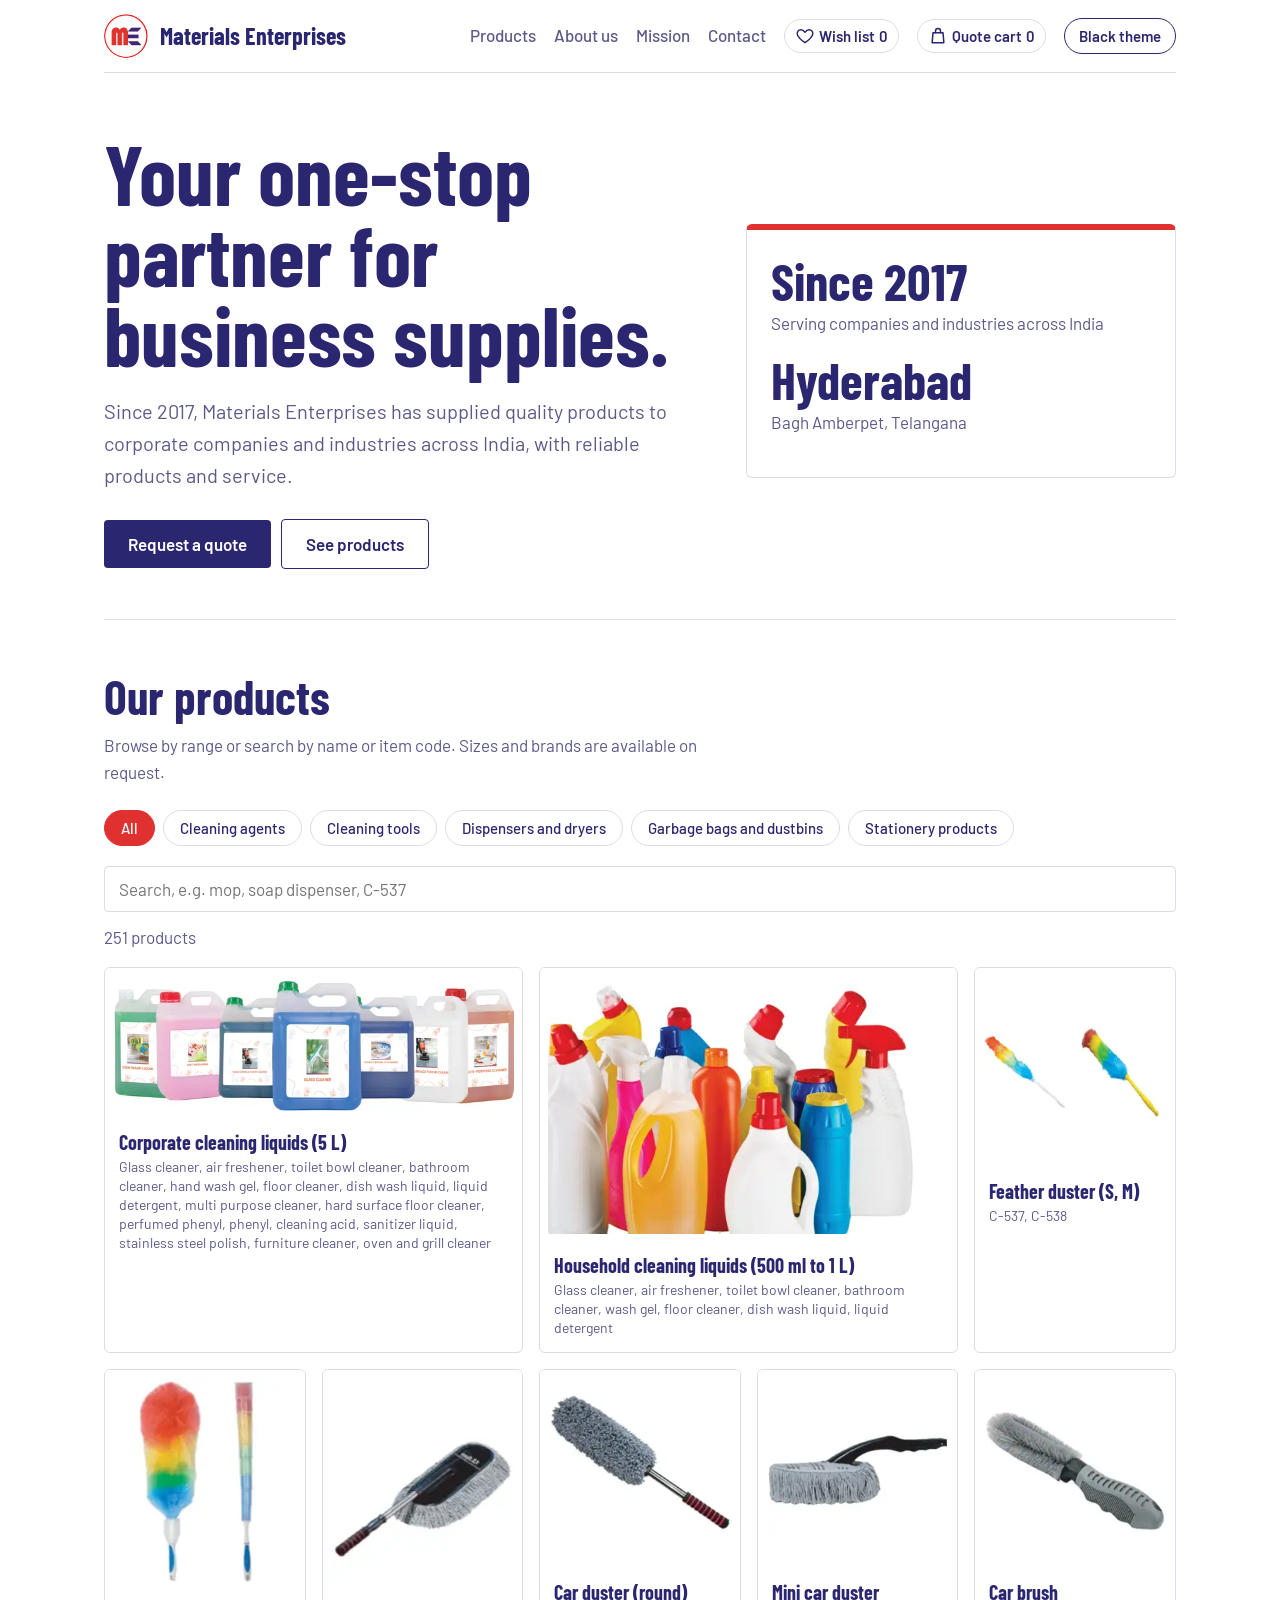
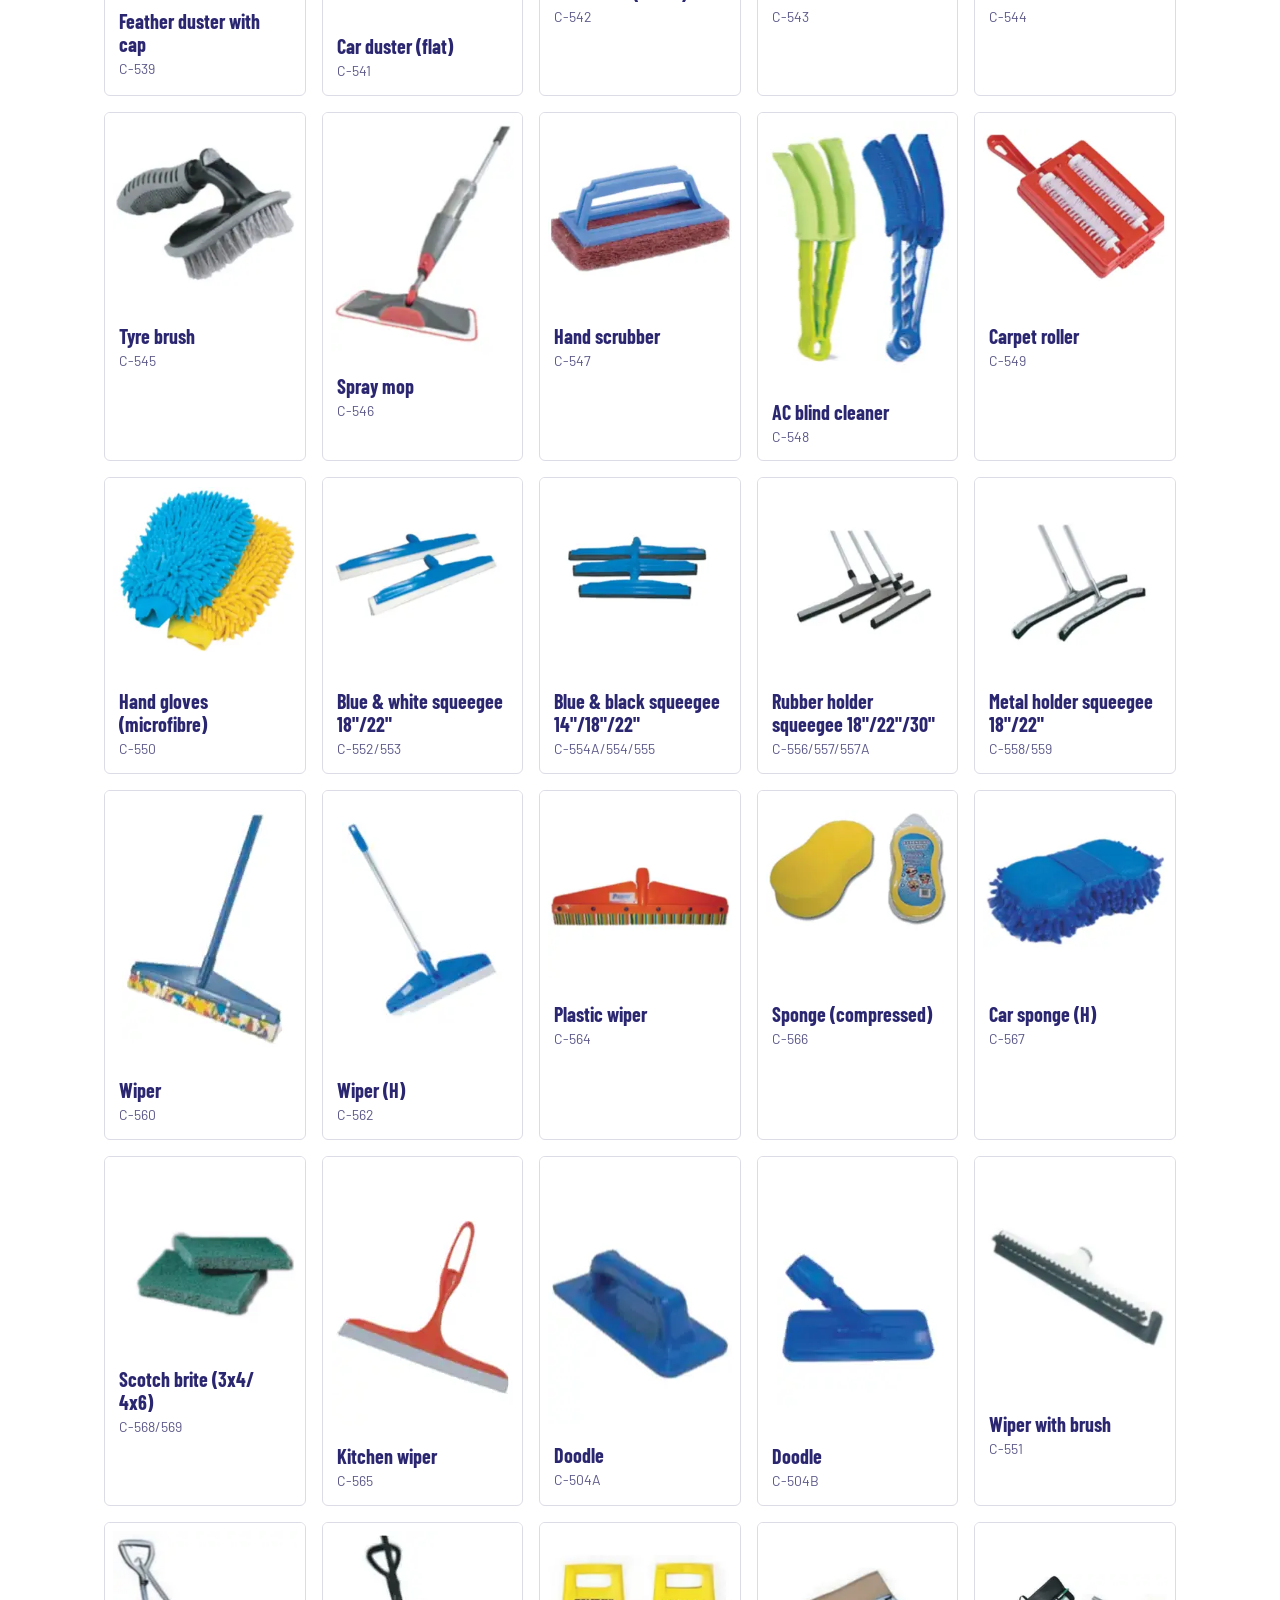
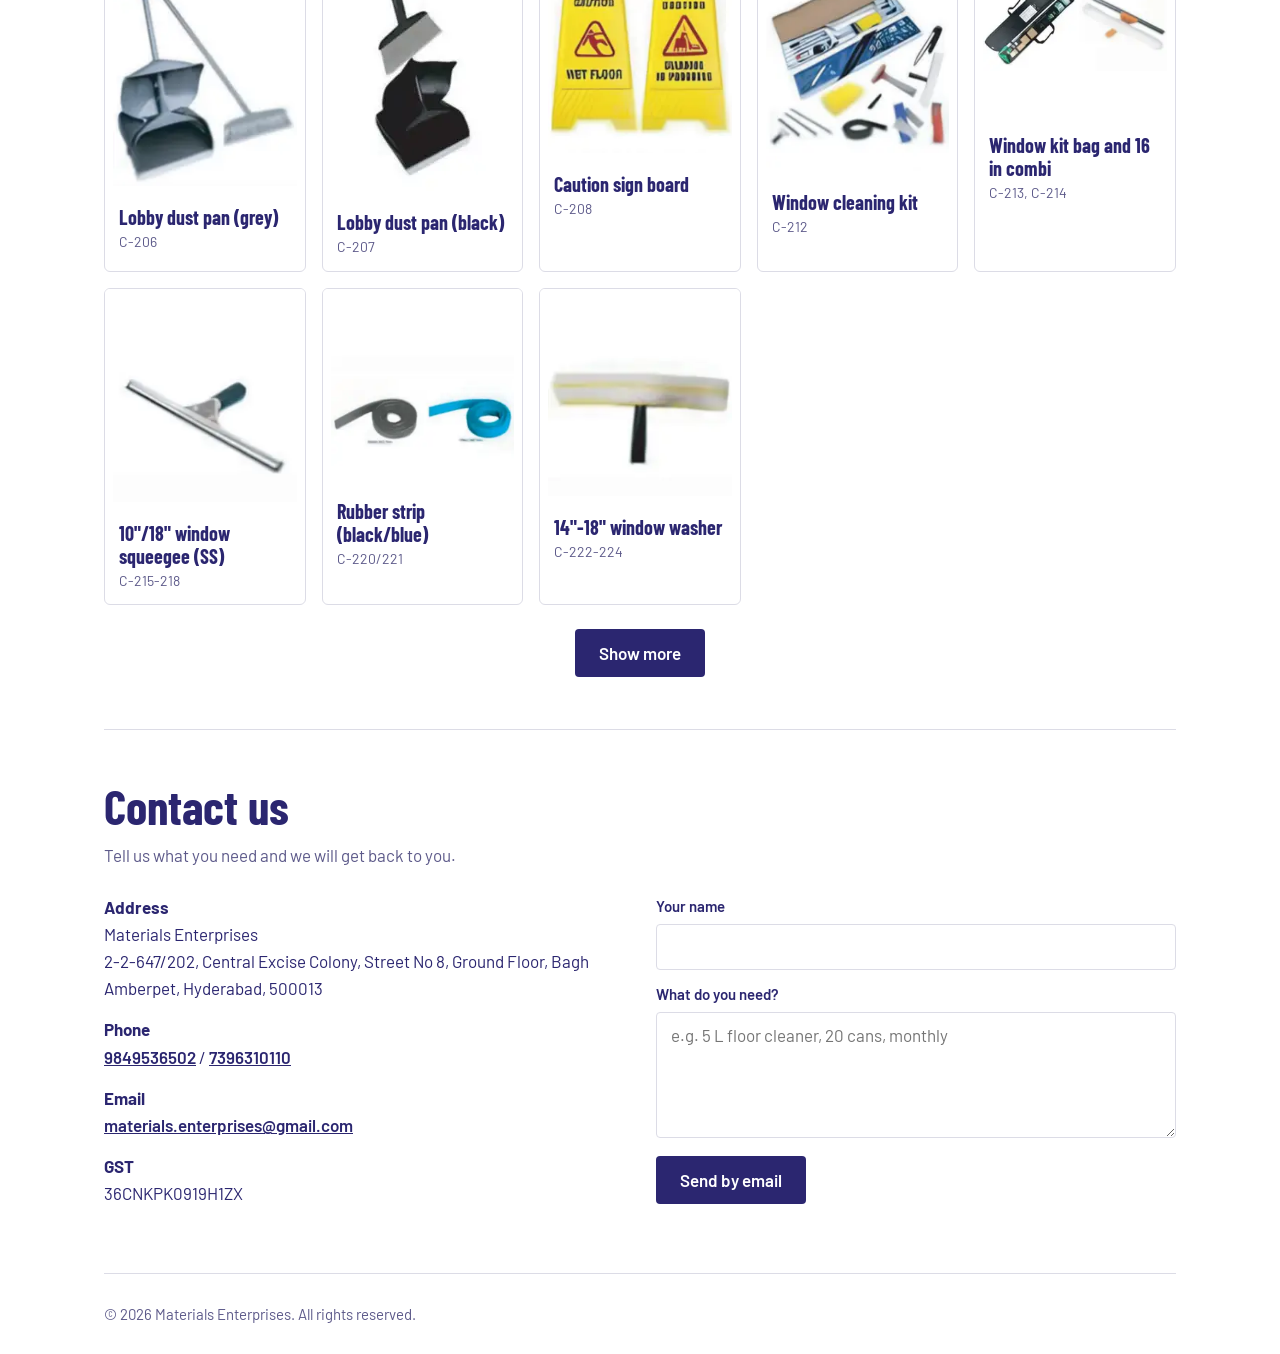
==== commit c86d010b: "Add files via upload" ====
--- a/index.html
+++ b/index.html
@@ -76,7 +76,7 @@
 </style></head>
 <body><div class="wrap">
 <header class="top"><a class="brand" href="#top"><img src="[data-uri]" alt="">Materials Enterprises</a>
-<div class="right"><nav><a href="#products">Products</a><a href="#mission">Mission</a><a href="#about">About</a><a href="#contact">Contact</a></nav><button class="hb" id="wb" type="button" aria-label="Wish list"></button><button class="hb" id="cb" type="button" aria-label="Quote cart"></button><button id="theme" type="button" aria-pressed="false">Black theme</button></div></header>
+<div class="right"><nav><a href="#products">Products</a><a href="about.html">About us</a><a href="about.html#mission">Mission</a><a href="#contact">Contact</a></nav><button class="hb" id="wb" type="button" aria-label="Wish list"></button><button class="hb" id="cb" type="button" aria-label="Quote cart"></button><button id="theme" type="button" aria-pressed="false">Black theme</button></div></header>
 <main id="top">
 <div class="hero"><div><h1>Your one-stop partner for business supplies.</h1>
 <p class="lede">Since 2017, Materials Enterprises has supplied quality products to corporate companies and industries across India, with reliable products and service.</p>
@@ -86,10 +86,6 @@
 <div class="tabs" id="tabs" role="group" aria-label="Product range"></div>
 <div class="srch"><input id="q" type="search" placeholder="Search, e.g. mop, soap dispenser, C-537" aria-label="Search products"></div>
 <p id="cnt"></p><div class="grid" id="grid"></div><button class="btn more" id="more" type="button">Show more</button></section>
-<section id="mission"><h2>Mission and vision</h2><div class="two"><div><h3 class="s">Our mission</h3><p>To deliver customised indirect procurement solutions that combine consistent quality, total cost efficiency, and on-time fulfilment, powered by clear communication, trusted supplier networks, and a customer-first approach across India.</p></div>
-<div><h3 class="s">Our vision</h3><p>To be the trusted strategic partner for enterprises, elevating operational efficiency and strengthening supply chains through agile, reliable, and transparent procurement excellence without compromising on quality, timelines, or value.</p></div></div></section>
-<section id="about"><h2>About us</h2><div class="two"><div><h3 class="s">What we offer</h3><ul class="list"><li>Corporate gifting</li><li>Promotional giveaways with branding</li><li>Safety and industrial supplies</li><li>Housekeeping, pantry and facilities supplies</li><li>Stationery products</li><li>Paper products</li><li>Lab supplies</li></ul></div>
-<div><h3 class="s">Why choose one supplier?</h3><ul class="list"><li>Lower overall procurement cost</li><li>Less workload and fewer invoices</li><li>Better quality and compliance</li><li>Better pricing and a stronger supplier relationship</li></ul></div></div></section>
 <section id="contact"><h2>Contact us</h2><p class="sub">Tell us what you need and we will get back to you.</p>
 <div class="contact"><div>
 <p><b>Address</b><br>Materials Enterprises<br>2-2-647/202, Central Excise Colony, Street No 8, Ground Floor, Bagh Amberpet, Hyderabad, 500013</p>
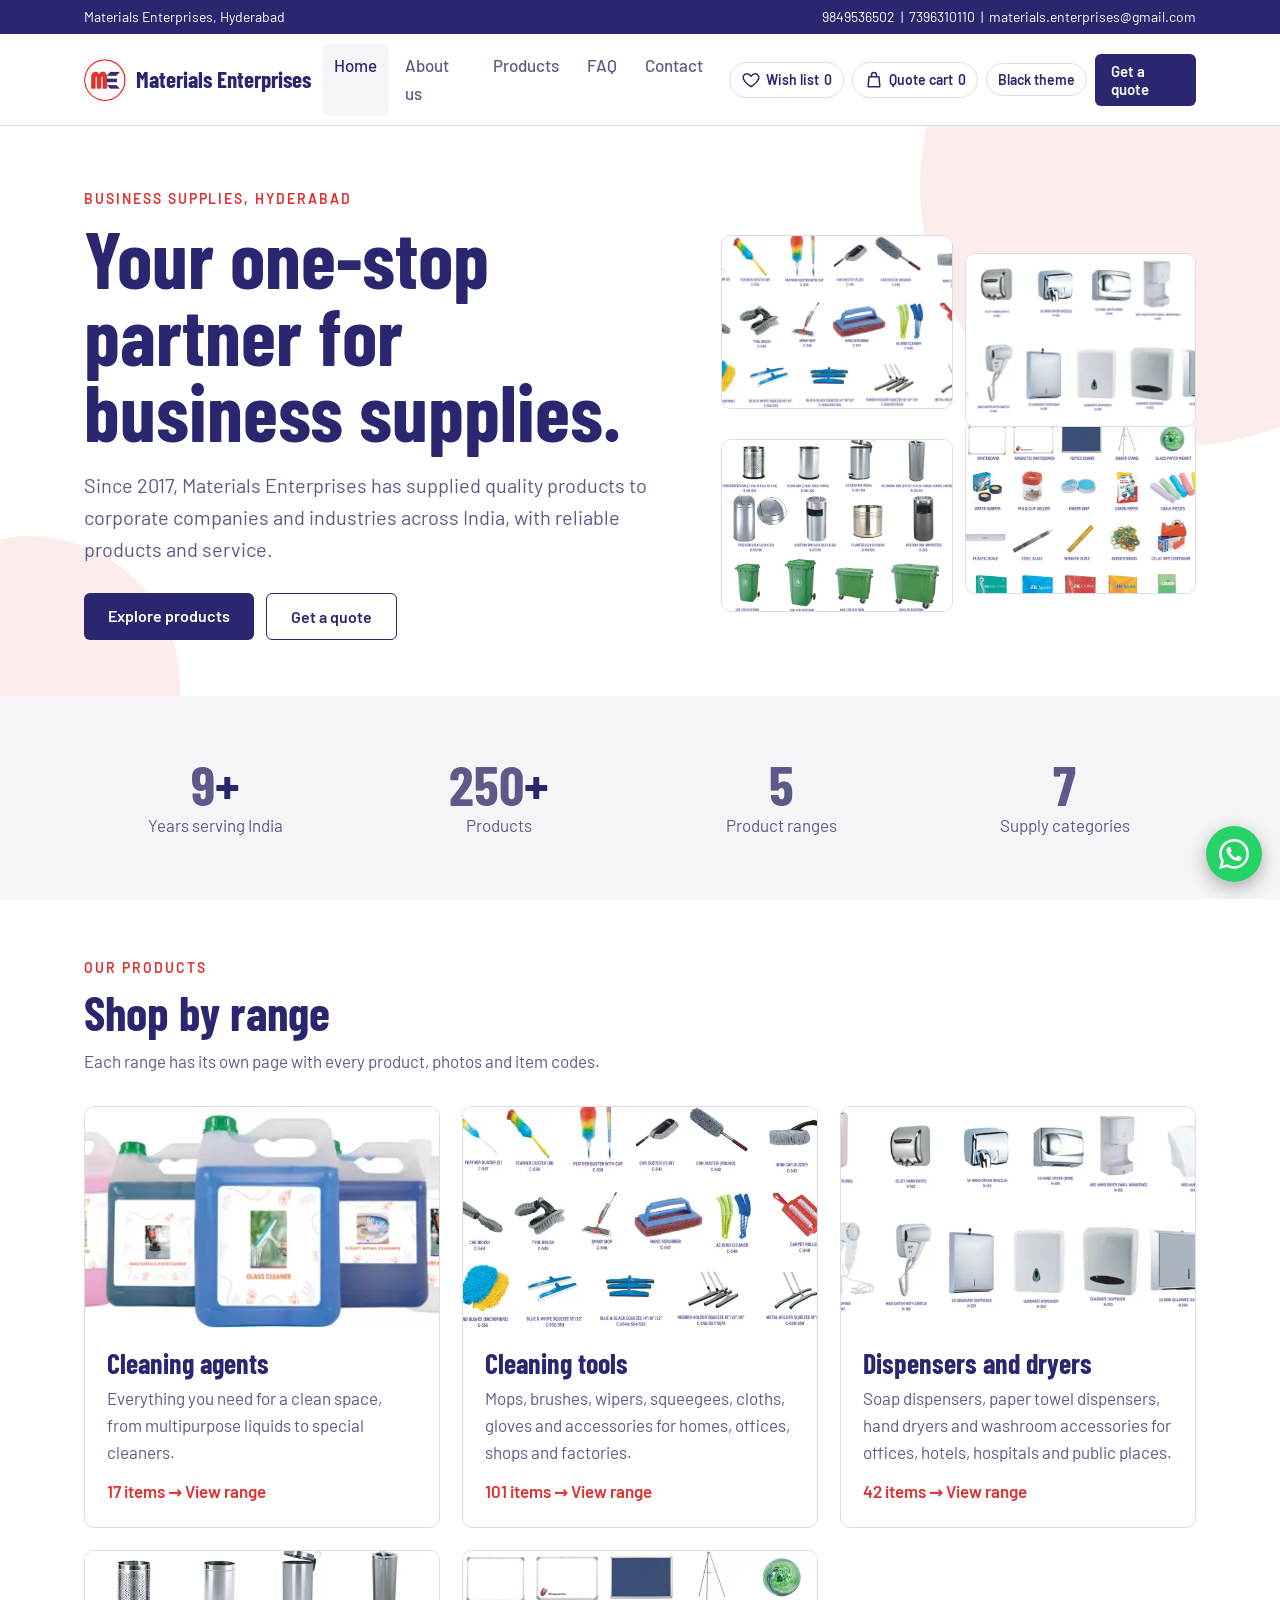
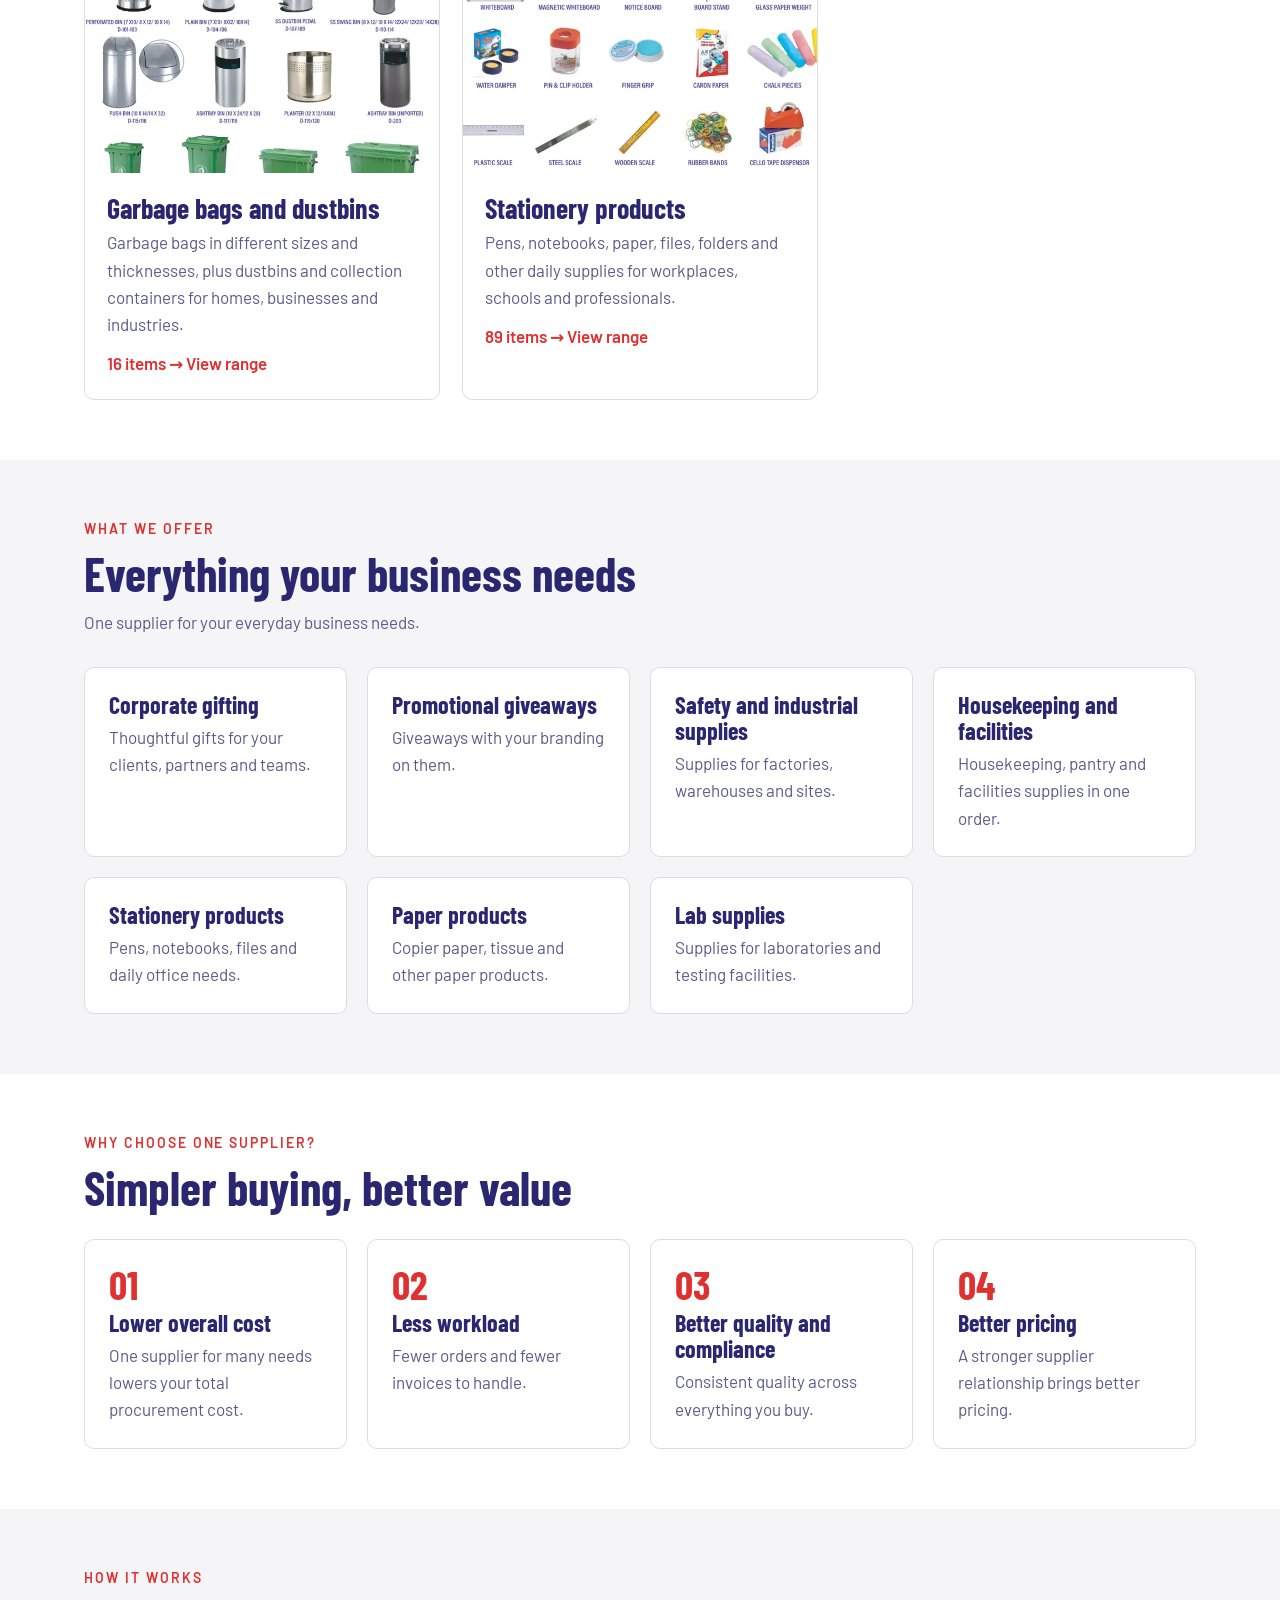
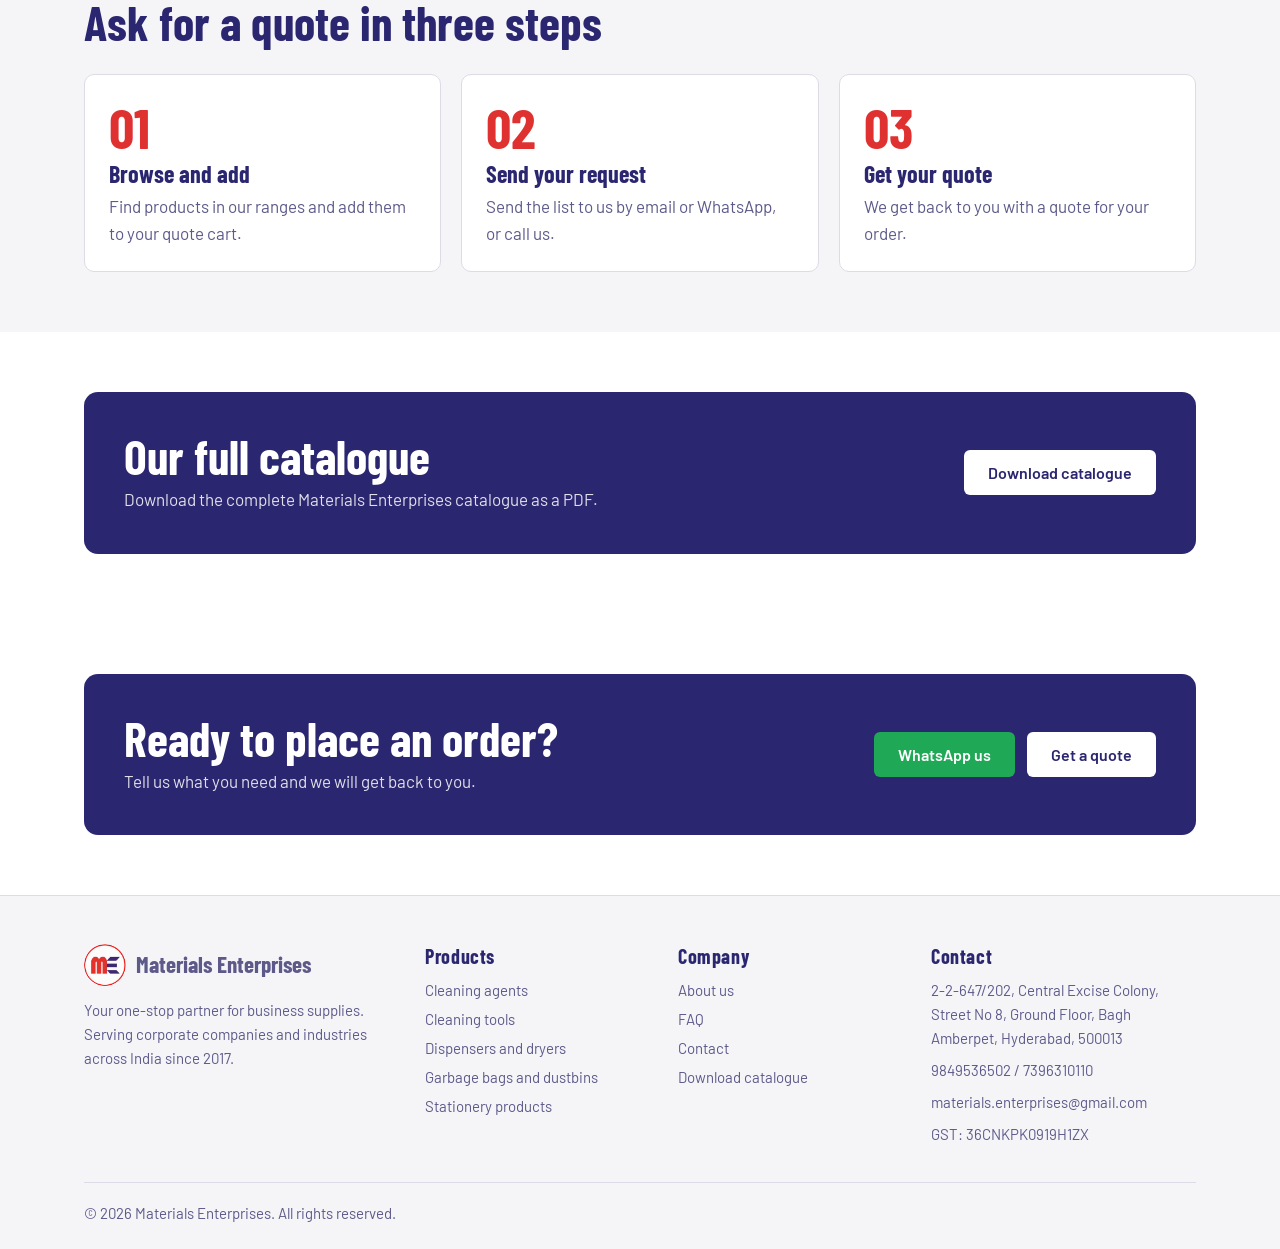
==== commit 0220737e: "Add files via upload" ====
--- a/index.html
+++ b/index.html
@@ -1,154 +1,24 @@
 <!DOCTYPE html>
-<html lang="en" data-theme="light"><head><meta charset="utf-8">
-<meta name="viewport" content="width=device-width, initial-scale=1, viewport-fit=cover">
-<title>Materials Enterprises | Business supplies, Hyderabad</title>
-<meta name="description" content="Materials Enterprises has supplied quality products to corporate companies and industries across India since 2017.">
-<link rel="stylesheet" href="https://fonts.googleapis.com/css2?family=Barlow+Condensed:wght@600;700&family=Barlow:wght@400;500;600&display=swap">
-<style>
-:root{--bg:#fff;--surface:#fff;--ink:#2b2670;--head:#2b2670;--muted:#5d5a8a;--line:#dcdce6;--accent:#e03131;--btn:#2b2670;--btn-ink:#fff;--imgbg:#fff;
---hf:"Barlow Condensed","Arial Narrow",Arial,sans-serif;--bf:Barlow,system-ui,-apple-system,"Segoe UI",Arial,sans-serif;color-scheme:light;box-sizing:border-box;padding-top:env(safe-area-inset-top,0px);padding-bottom:env(safe-area-inset-bottom,0px)}
-:root[data-theme="dark"]{--bg:#000;--surface:#0c0c0c;--ink:#f1f0ff;--head:#ff5252;--muted:#b4b3c8;--line:#2a2a2a;--accent:#ff5252;--btn:#e03131;--btn-ink:#fff;color-scheme:dark}
-html{scroll-padding-top:env(safe-area-inset-top,0px);scroll-behavior:smooth}
-*,*::before,*::after{box-sizing:border-box}
-body{margin:0;background:var(--bg);color:var(--ink);font:400 17px/1.6 var(--bf)}
-a{color:inherit}:focus-visible{outline:3px solid var(--accent);outline-offset:3px}
-.wrap{max-width:1120px;margin:0 auto;padding:0 24px}
-.top{display:flex;justify-content:space-between;align-items:center;padding:14px 0;border-bottom:1px solid var(--line);gap:14px}
-.brand{display:flex;align-items:center;gap:12px;text-decoration:none;font:700 24px/1 var(--hf);color:var(--head)}
-.brand img{width:44px;height:44px;border-radius:50%}
-.right{display:flex;align-items:center;gap:18px}nav a{margin-left:18px;text-decoration:none;font-weight:500;color:var(--muted)}nav a:hover{color:var(--ink)}
-#theme{font:600 15px var(--bf);padding:8px 14px;border-radius:999px;border:1.5px solid var(--ink);background:transparent;color:var(--ink);cursor:pointer;white-space:nowrap}
-.hero{padding:60px 0 50px;display:grid;grid-template-columns:1.4fr 1fr;gap:40px;align-items:center}
-h1{font:700 clamp(42px,7vw,84px)/.96 var(--hf);margin:0 0 20px;color:var(--head)}
-.lede{font-size:20px;color:var(--muted);max-width:52ch;margin:0 0 28px}
-.btn{display:inline-block;background:var(--btn);color:var(--btn-ink);padding:14px 24px;font:600 17px var(--bf);text-decoration:none;border-radius:4px;border:0;cursor:pointer}
-.btn.alt{background:transparent;color:var(--ink);border:1.5px solid var(--ink);margin-left:10px}
-.panel{background:var(--surface);border:1px solid var(--line);border-top:6px solid var(--accent);border-radius:6px;padding:24px}
-.panel b{font:700 52px/1 var(--hf);color:var(--head);display:block}.panel p{margin:4px 0 16px;color:var(--muted)}
-section{padding:52px 0;border-top:1px solid var(--line)}
-h2{font:700 clamp(32px,4.5vw,48px)/1 var(--hf);margin:0 0 12px;color:var(--head)}
-.sub{color:var(--muted);max-width:60ch;margin:0 0 24px}
-.tabs{display:flex;flex-wrap:wrap;gap:8px;margin-bottom:14px}
-.tabs button{font:500 15px var(--bf);padding:8px 16px;border:1.5px solid var(--line);background:var(--surface);color:var(--ink);border-radius:999px;cursor:pointer}
-.tabs button[aria-pressed="true"]{background:var(--accent);border-color:var(--accent);color:#fff}
-.srch input{width:100%;padding:12px 14px;font:400 17px var(--bf);border:1.5px solid var(--line);border-radius:4px;background:var(--surface);color:var(--ink)}
-#cnt{margin:12px 0 16px;color:var(--muted)}
-.grid{display:grid;grid-template-columns:repeat(auto-fill,minmax(190px,1fr));gap:16px}
-.card{background:var(--surface);border:1px solid var(--line);border-radius:6px;overflow:hidden;display:flex;flex-direction:column}
-.card .ph{background:var(--imgbg);aspect-ratio:1/1;display:flex;align-items:center;justify-content:center;padding:8px}
-.card img{max-width:100%;max-height:100%;object-fit:contain}
-.card .tx{padding:12px 14px 14px}.card h3{font:700 20px/1.15 var(--hf);margin:0 0 4px;color:var(--head)}
-.card small{color:var(--muted);display:block;font-size:14px;line-height:1.35}
-.card.wide{grid-column:span 2}.card.wide .ph{aspect-ratio:auto;min-height:150px}.card.txt{grid-column:span 2;padding:16px}
-.more{display:block;margin:24px auto 0}
-.two{display:grid;grid-template-columns:repeat(auto-fit,minmax(280px,1fr));gap:40px}
-h3.s{font:700 26px/1.1 var(--hf);margin:0 0 10px;color:var(--head)}
-ul.list{margin:0;padding-left:20px}ul.list li{margin:3px 0}
-.contact{display:grid;grid-template-columns:repeat(auto-fit,minmax(260px,1fr));gap:32px}.contact p{margin:0 0 14px}.contact a{font-weight:600}
-label{font-weight:600;font-size:15px;display:block;margin-bottom:12px}
-input,textarea{width:100%;padding:12px 14px;font:400 17px var(--bf);border:1.5px solid var(--line);border-radius:4px;background:var(--surface);color:var(--ink);margin-top:6px}
-footer{padding:28px 0;border-top:1px solid var(--line);color:var(--muted);font-size:15px}
-@media (max-width:760px){.hero{grid-template-columns:1fr}nav{display:none}.btn.alt{margin:10px 0 0}.card.wide,.card.txt{grid-column:span 1}}
-
-.ph{position:relative}
-.acts{position:absolute;left:50%;bottom:8px;transform:translateX(-50%);display:flex;gap:2px;background:var(--surface);border:1px solid var(--line);border-radius:999px;padding:3px 8px;opacity:0;transition:opacity .15s;box-shadow:0 2px 8px rgba(0,0,0,.12)}
-.card:hover .acts,.card:focus-within .acts{opacity:1}
-@media (hover:none){.acts{opacity:1}}
-.acts button,.ibtn{background:none;border:0;color:var(--ink);padding:7px;cursor:pointer;display:flex;align-items:center;border-radius:50%}
-.acts button:hover,.ibtn:hover{color:var(--accent)}.acts button[aria-pressed="true"]{color:var(--accent)}
-.hb{display:flex;align-items:center;gap:4px;background:none;border:1.5px solid var(--line);color:var(--ink);padding:6px 10px;border-radius:999px;font:600 15px var(--bf);cursor:pointer}
-.hb:hover{border-color:var(--accent)}
-.ov{position:fixed;inset:0;background:rgba(0,0,0,.55);z-index:50;display:flex;align-items:center;justify-content:center;padding:16px}
-.ov[hidden],.side[hidden]{display:none}
-.box{background:var(--surface);color:var(--ink);border:1px solid var(--line);border-radius:8px;max-width:760px;width:100%;max-height:90vh;overflow:auto;display:grid;grid-template-columns:1fr 1fr;position:relative}
-.box .ph{aspect-ratio:1/1;border-right:1px solid var(--line)}.box .info{padding:28px 24px}
-.box h3{font:700 30px/1.1 var(--hf);color:var(--head);margin:0 0 8px}.box .info p{color:var(--muted);margin:0 0 20px}
-.box .row{display:flex;gap:10px;flex-wrap:wrap}.xb{position:absolute;top:8px;right:8px}
-.side{position:fixed;top:0;right:0;bottom:0;width:min(420px,100%);background:var(--surface);color:var(--ink);border-left:1px solid var(--line);z-index:60;display:flex;flex-direction:column;padding-top:env(safe-area-inset-top,0px);padding-bottom:env(safe-area-inset-bottom,0px);box-shadow:-4px 0 20px rgba(0,0,0,.25)}
-.side header{display:flex;justify-content:space-between;align-items:center;padding:16px 20px;border-bottom:1px solid var(--line)}.side header h3{font:700 26px var(--hf);margin:0;color:var(--head)}
-.side .body{flex:1;overflow:auto;padding:8px 20px}.side footer{padding:16px 20px;border-top:1px solid var(--line)}
-.li{display:flex;gap:12px;align-items:center;padding:12px 0;border-bottom:1px solid var(--line)}
-.li .th{width:56px;height:56px;background:#fff;border-radius:4px;display:flex;align-items:center;justify-content:center;flex:none}.li .th img{max-width:100%;max-height:100%}
-.li .nm{flex:1;min-width:0;font-weight:600;line-height:1.25}.li .nm small{display:block;color:var(--muted);font-weight:400}
-.qty{display:flex;align-items:center;gap:6px}.qty button,.sm{border:1.5px solid var(--line);background:none;color:var(--ink);border-radius:4px;min-width:30px;height:30px;cursor:pointer;font:600 15px var(--bf)}
-#toast{position:fixed;left:50%;bottom:calc(20px + env(safe-area-inset-bottom,0px));transform:translateX(-50%);background:var(--ink);color:var(--bg);padding:10px 18px;border-radius:999px;font-weight:600;z-index:70;opacity:0;pointer-events:none;transition:opacity .2s}#toast.on{opacity:1}
-@media (max-width:760px){.box{grid-template-columns:1fr}.box .ph{border-right:0;border-bottom:1px solid var(--line)}.hb span.lbl{display:none}}
-</style></head>
-<body><div class="wrap">
-<header class="top"><a class="brand" href="#top"><img src="[data-uri]" alt="">Materials Enterprises</a>
-<div class="right"><nav><a href="#products">Products</a><a href="about.html">About us</a><a href="about.html#mission">Mission</a><a href="#contact">Contact</a></nav><button class="hb" id="wb" type="button" aria-label="Wish list"></button><button class="hb" id="cb" type="button" aria-label="Quote cart"></button><button id="theme" type="button" aria-pressed="false">Black theme</button></div></header>
-<main id="top">
-<div class="hero"><div><h1>Your one-stop partner for business supplies.</h1>
-<p class="lede">Since 2017, Materials Enterprises has supplied quality products to corporate companies and industries across India, with reliable products and service.</p>
-<a class="btn" href="#contact">Request a quote</a><a class="btn alt" href="#products">See products</a></div>
-<div class="panel"><b>Since 2017</b><p>Serving companies and industries across India</p><b>Hyderabad</b><p>Bagh Amberpet, Telangana</p></div></div>
-<section id="products"><h2>Our products</h2><p class="sub">Browse by range or search by name or item code. Sizes and brands are available on request.</p>
-<div class="tabs" id="tabs" role="group" aria-label="Product range"></div>
-<div class="srch"><input id="q" type="search" placeholder="Search, e.g. mop, soap dispenser, C-537" aria-label="Search products"></div>
-<p id="cnt"></p><div class="grid" id="grid"></div><button class="btn more" id="more" type="button">Show more</button></section>
-<section id="contact"><h2>Contact us</h2><p class="sub">Tell us what you need and we will get back to you.</p>
-<div class="contact"><div>
-<p><b>Address</b><br>Materials Enterprises<br>2-2-647/202, Central Excise Colony, Street No 8, Ground Floor, Bagh Amberpet, Hyderabad, 500013</p>
-<p><b>Phone</b><br><a href="tel:+919849536502">9849536502</a> / <a href="tel:+917396310110">7396310110</a></p>
-<p><b>Email</b><br><a href="mailto:materials.enterprises@gmail.com">materials.enterprises@gmail.com</a></p><p><b>GST</b><br>36CNKPK0919H1ZX</p></div>
-<div><label for="n">Your name<input id="n" autocomplete="name"></label>
-<label for="m">What do you need?<textarea id="m" rows="5" placeholder="e.g. 5 L floor cleaner, 20 cans, monthly"></textarea></label>
-<button class="btn" id="send" type="button">Send by email</button></div></div></section>
-</main><footer>© 2026 Materials Enterprises. All rights reserved.</footer></div>
-<div class="ov" id="qv" hidden><div class="box" role="dialog" aria-modal="true" aria-label="Quick view"></div></div>
-<aside class="side" id="pn" hidden aria-label="Panel"><header><h3 id="pt"></h3><button class="ibtn" id="px" type="button" aria-label="Close">&#10005;</button></header><div class="body" id="pl"></div><footer id="pf"></footer></aside><div id="toast" role="status" aria-live="polite"></div>
-<script>
-var D=[["Cleaning agents","Corporate cleaning liquids (5 L)","Glass cleaner, air freshener, toilet bowl cleaner, bathroom cleaner, hand wash gel, floor cleaner, dish wash liquid, liquid detergent, multi purpose cleaner, hard surface floor cleaner, perfumed phenyl, phenyl, cleaning acid, sanitizer liquid, stainless steel polish, furniture cleaner, oven and grill cleaner","UklGRrooAABXRUJQVlA4IK4oAAAQ1wCdASqAAtcAPp1EnUslo6mlJbMcYTATiU3HIgny9uGknZXyj9Fvn5AnHW6szL7Lv/J9b/9f9Q7n2f3X0L+c96bv7h6gH9c6ob0L/Oa9ZL/OW075r90fF/V14a/hty//l+GeEahqdV6B+7tnhSt+dHIv6yHgx/b9+wbZRpcLhAMrwNJg8x/v391Yf5Z+AWTwIbQZCrUDIPPuO6KpzNG1nBIkbtJfykqBRUEOGc3jJ1pxDa6wswP5160wsQsATQRkB7JKjJAYon1wWyvcy/oOBpRPjK42Gu1nAav/mIIRkjVkTHXdlWHLsMf7A4D9GdFs566BsPXzAUUp78pVTZrBGteT+Ku3YJ1VzNJC47KZE/jlv/[base64]//[base64]/In/VW7YXXgiTqaBPClaNcnbK/PbQwUjcWq6Iq+ABLrticzKfSVL2d65QUJLLhV58sLW/SOJesHZIhgfDOtCLKRocrsVGiwSB3IvBambSbH6/[base64]/0xr6UJwLzexxLmrayJexjB3qJJZbEPmpF8Riajo1HA2s7TbNtFayGHUEU3wQ7Bc45aPH/dU0oIu+n9Azkyjr7n+i04PEVYAftkqTZUKR1FAjJTFM2kjthoHIAg4sbAz3IDeX2NJMajUFoUc4de0bM5bV9ItaKEZnAEm9bP4xu/6XiQLqvRF6bRkygGs+pfBEIw/N1NJ0wn9XQ0KTztda/T3vuV7WZ6nXTd3oRDt7Q844Z/Ymi1l8O/MHVGpbksOl99+agttTFygr98FEe/ZdLWnszutwqPXcm2qZG/yIW5IC7tRvWQ0Y45vcpjkbMZeMqri1dKoJxyO6NHD+aQf/ftRWHYDZRQRX3tIV9FPdZCJVvKzuFrLMt0qoKk1VmgYJWvkhr94osurH1N4uVitobpRQx9+8DKLnhlyCpxVla1cqMtFflycTAWyNf8ndVt7PSRRzRfarVjAt9s1qRJz8U2+DDEdE2w2S++6YNNDIzu2YagZ52XBB2KmDOeMvSCvCiyT+CJ0suim30MPtAXhUK4T/[base64]/WovPa2v/OOcTt/zto8nbkq+LYNrRYQhe0TGyVTBeUmTeNxcxbcZ+gkq7rRHyN0ROZjpx92KAP+9SMLYAAAAAAAAPnp+6r9N893EawvHZfW/51QmA5e8EPS0V9glyzK4363kryLnxIK/rLeg2h/bl8Ap17843yaf3hwQJV8ue/kT9mLbJoMRL4DmtGA60jUsXJYgAIHvUwW2uOdOtsvSI+n7v61eCpr6w2ftmLjTn/DZhMMyj8gFJ7WHDGtBX5/4UfnYAURlEE7/AAE1+sNo+AWebukeEUnnAnk1IgoY5EHZPvziR4yeyjpPVYwrQOi6iYJKod8d2/r8ekHzuvmUQEIcfdwQsZbictgoHe6pDNZgofgOY7cyH0HZK1g21ukq6CIO7exTH0i6OkvZ+B7XXFQ5uwn/AIgb+sfRTol1PgNZuEfGm8Sg4n/d7RAli34B2zwQOZMBhAKJrQAASgh16aASokQlIuND5pR+uUpSoy+t7UTc/+01/0ccomAzpAxptdf7BSqVT20PwqqF/Axbe8Dyno2/jXblev18UhgIokn8iWNXKFrioFl/HZLLQGJhraD03a+1HN1FQS7UpqQeQ7jTO/amelDgevGE6BXRaEH8ke4A4+NvNFbA8OZp5GbmZ2m69N0DaIxrxyPOoLyUBZIXa7hDEFOqQHQdPjykF+eyhwdF9DtPSQozqaFEy/9A8yYhwRWMtJwKaewIKAYuQ6zclhchGLJxK3fUJ6p2ni872J5dmYUd8fG/ODXjOgusD52g5TXjye0c2YVCMaFX6G26mFfWLfu0Lzgmx6+oV+grH9MNv5e7wehND5WTr1nbnTR5cOJ45rbqp2uotZ6WO1Hv5/Y2KsoKXu982/8tekXjaJ3BpFNLLtA//GHoTMRe+7YOCjWZfFwPYkjyPFx/En0uRkzRF+kqMBJ+1nEdiD5BJCqz7Xra3TcKIbZOLFCtWQJcF3TkzWrxlCgjm4YfXHqAGsuB8ypSqN9B0b3fGhhqTl7XTahsSrcXXuTCae2VFClITz4lqRsDz4Wy9dZj2i2208+c/kP5xEvlwJRNogUkW+FQE4DTq/Mu8igwqsVYgb8l8BYayDwSaQix8EUH/ddZDIowPCaoqAXhibC2zbFo0XOs8VD2YyzjFMYLIxGZSJfTpy+/8BCdJ5EtiK8ZXzBMFSzrjQ9IcEwhW7oM2A2tfw57G3RXSamVz6E0unm6Vv8exbXSuhBijsrrHaXWwq1AATzc7AAdr6LOR99o0RK/[base64]/[base64]/XmiS/wSs8KS8dudtXvaVtg1j0YTvewbONADA5GI3gSkVxkyEcPkf7W0CALVmkl2B5vbYwXnkdMrRGlKF/+p+Fw31P2KpqqgA2fnaTWYh4823GzQmWBubjY3FE0Mitsf2DsJ4P3jDnlauL3cQg2UnqUBj5qK4aoVaKuJSOEQ9560TbIzMA2cEjoF4xmfuwL31yx/MNYFS3jPlP2VT95jWVwbklAPAwCU4XXntFAkBcjP/O5+eF0tAMODFHr88gCUNjoSgtmENRKF7c0HMJv5+kllZSLubE7rQbnpvIsed2Zf0z/[base64]/NraOVWHdqBOMrkC0QTSuUgSIrlcZ9IN5ztTpfv6hYcQp9BP8XwITwSnOSO5bxH46tsUI6rstrp2QrxegGAEqFlfxGPvBV7m+TXjbK/JTDJ47UzdbPxhJX7DIxGs0IPobnUKTi8N/VvJWOiJ5/NFYZszz7EwSuZBHwxLCDpgWNQPr0BMJ9hAz7g6COnq56FEenGnups/A2dlMPyftuGPJqRgzGIKItm4Aps+xtVy0ybAotElQdm50RlLYw39zyx2Ljx9mTkij9c6XXHXbKw2aCveQcbcXLXv66tGTMnv9qhoTi9s3BjSc1Y5LJX5oZaFz16zsSN43OpLSbsMCeX9i23a4vXCTju6P/7dgCXwz6y5DEbjMm/l8RfRIPCyPawxXGi+k2PZ/GZXw07G2pag613jVpWSyDatGdBSBp82d7GHBV5QiuY4ynmPHRBW9CsVdbFNkIlaLCXl9hub+bfuSS3/fzSKbavT4ITq7ilQjrov/w9cQdWGpScVLm1myac4Hk3eNyYh2byPZtXuCWHxmBSyWoVrKnl7ltTugVdKJqABNsTv3oJDtDP+K1Cm0a0AUET9g8uFHRMWaBpX4mAjG76h86MbD4Knf83+pUcYevJfUTBof1MI6p2S06UgSPFOSX/[base64]/OrRqvS71pRI5M6/zabXkPl1ZUlGqo0cQaZS+1eTIUmbdp2x8Kis2bn7pIpYdYHzN1/6iFqOmWpvSukMPZ4+OoWENtkOLuItYQhLrPp2+OvDLPYKjQzRAZtVtw3EmpV4b4GVRuZ/JWnw6VPLYBAGba1bUB0oXOhpsyrPNrxqPV5zTayxEOrYtcSqpDFqvXMiVT8OqrAlUFzUaSupcC1RWgMk4tsaLjgGliGj+qr4GyAOUdZaXTlg7aruyeazXAzlvwGXSiOGJ/DfCNmb812b103dF50iCWb+eJBRkIHUumBU6nxELR++5X+FhWNEoxOPGvgLPLQk6GJ6Na5+uy7axNiGCm/Pljrgis7/nHr57c/iBrdg1K3FMz8FZrceMMNB24bJdrWVxc8qGl3n5GiLyRPEI1/Mvr/soXUKemdhDbS3pWtrAVUzzOx1XCrj4jcXC4O3ZJugm4h0s8n8CAdu4avvN4e7kKoG5WxjrMWkLZeza+TJW9kRgJg1vbPdZ5WNAxRvzzLiK93KhEhBkA+jOLwRzcl9ou/BXf4bewTepmGMdmdNXNXMdv76Nf3keymzBJAqQJ377Pc7mpkYPC/tw/tYh3kx/4TWD15KM0qwh6aId1FTJGeKFldkr7TzAChoSo79wwNa7HhXL4SbglHtuGAJjI0weEdPykV522q+XEwEcNJfcO9bM229q7hYCPsy/zW5M5Q9y+tViQ/Q3WbFe4sMFbDX/NU44ni9yyejOk+9Cw7R8TylQOHfutC6HED4m1dBolkdlPIOl6TheWbkvavEChe9VXVHQXokQRJYVh8j511wEpiRe5Lys5jizKfWBGq+a5TQCveM3aNt6ZOVkK8qGzVS8eOHoAfdZcE6qIWgKwrHbLTskjoqqwWUJfeZWy/xNgUIUk3RC3eLNMovy4u8YMF+HfTylXgbto9kVZHhuFd8cxRdWou/0yRzTm4nyEVXntwPOv+ZK9x1SySI8vu44s1x5TsPIvLIR49aQP6ArAYYCqVJ+Ooo0bvWgUocJmiICeRvEk0gU9qGngXxQbshbEMj/ICWMhiZ5khIOZa2Um03ae+AQOUmQGud4SACQAKX5imiGJKk8I7+fRwrlkptHMn1Vxsu6jWGc+ubJ8G5waUpnMLv8nrX4aESvsw3xJX61VnYPoWwTp8FIGUpWFW1EDEo+M8QNFVbedEIQlQU+xSLHgiY3+mIQFWO7+E0smmah2vrv/mFpQejO9qcVgAdKMxht8nH3QzaF+64CrygKjADRWnG2Q4hfx1/G/+Mf9e7JlvGxQyioX5JhFyfw4BISacnNmHoeM+HvKHbuU5p/pqjzqLbC/2dig2/NYusXWvwZ1c1aRMXNuE23/+7RQdTEgMMqvm4P97ej6ga1qi0JW8T9kdw5LqpaU6Bp3n598IGPj+TqTcFkOweJggoOxJf014U9yerRsw/IWXgdxf2qKfTUX79bmhYcAMpYIuelycuGsE4R0K4+6W1RISHhaNrlhyrkk6JAjV4kZIdydUdjPgXD/3PejQg5f5qM6ZJlwVFaCXfZzcw7+lMuhJfBDuaCcRi02UCHcSK81DSusegCvXzfI/G7u0Ty3QlPBHAyjqtPsmp5iS58BFyW/hnXaRr3xlqKc0IbQlm5YQuIHOZdVe8O1OtR85tnYPjRL/+IqUtfAsLY2QN7zcA03gC0wPwY3BhR9udxQ8MpN46Cpx3dFL9cpzY60cOAgRdz2ow6d4N4d5Dvt/CuDz1n2z2BZokyYaISdtKBfo8zkbVuZjeFkM0RbTQCkJw00e29eEdgL8uwxq7gSL81AGbXY6eC3+vP+Yv1ltaQdBaML3FFfQVV5xU26pMKxWMHSZ2jg+xX2SiwnAuiSJCO1eekkdaTMmacnTM+xRnAJtMkI+A2PJqwSuZE3wIM4F2FrW0+5Kemxprz+hgg2/2M6L9i13n8ZXAC+nkhwDpl2P7caA7TGsQQRLC1dYZ/ThtH+d+T91O+pe5vFer4T9d7/N0IixQCpEWRpKgWSsbxognPT6BZQ/[base64]/wpkMNS+0o4Y5x1SBplA5l+d0sEeVtXb4OtKdSxmxsetqwPyRr9fM2oprrxYMI5eXrQzUDsr3OkwnqpwWLgmHwO6zamepT2by3G8K3/6U/8emBa4ayG3brWkQnBnL7x+Jt/jamhxThNeHCdbiiDxn6gWL0RTTrWjOrVzk3O+xESwBbD5aFNWMbchJ/ec2U/NgWB/Gg1Yi8A0zrMPAOI2ISPhfOKfbZrSHhwqmERnU3DyhXMecKaTHlJMGWkMmssmDqqYCZudXA3zGXZ+zSO4JHszFyljH0tL0HKT75H3YaRwjZnIC0tsnybnxbj6SXz8X09MXsgMY5ozgKO6ai961Pqd7DfVZzb8+lyGSyNClHFKfvgwwv3pF7YTfZn6U13UDPawmdIUYRo/kLLTK6X1eV3KvjygC/Khz24dwRE5jBay8KfnENF2vrvO53ARxGDo2mw4/qmRg7/eI6BMV+C6zaZ5U8BNAkRmrfL8T6imZSsE5LWEWaBUZQ1Z5Yy2OPCUopgVX+cJMKZHCWP36c0k3TCZhgxIoDLE8urSm7p6iKV7eqnnTKr8lL1UrZmqcNydDvEDCXHo+aU8MI2RHSUuBeGM3OpvYQ1BdxO9etkgNQn0KDeBwIaAdKIKznPHua9AzlJmezc2aCLiXOe7/i5pOq/I3Rsx4C54bi54udxUc2SvXjTQgSFG5ZRe/xMrJMs5cY5sAcLMeElTv4IdemiqNYfJZ/toSut+qrBuMi/hUDyjQqsnaWXaG9v9GCj/UjrUV5naalZMVcnMIDhPkJ7Jx6RY+gfHY5XLlcIclHUX4zE8V0vHTaLMhJAmvXsY00cllms6ASxocQ5XntHUa+/voilsH2ZI1k1wj5u/9IoxsHpYKceF7uq6m3R6qzKOeDjj3DZYeGBym7/53wlCp/56+Vim3ilId8X73bOwfXIn9keT9Z1KXtGuT8+q6pWSHigyFdyM7bL7ckM0oyM77p9kSzjzO6usTeVdF1aCYVW+oGpYShNtwzU8yz6lflMAl/0s4zffm8GIi5SVJykD8hopgqG6q4i0tC7WmTZi0d9BUPSzqnqLgyjLZeYy6ESy6/sR574Z1IHpXmtuolefhxJeuQWBbhjrXCq/[base64]/[base64]/LxkQZ4bI7up4H7SY14noHay6X9My0LjiY+heyDzy8t7n4dHrcTNfTxaTd/PEqKtJqNj18Wv2KLdd99kOCs08hejynu/Vp8Fb0qJYbSxXuVmlacuPF5StRvpEo5Uuq4DaEnRvSLg7hhI/SU51b6DrKbOlrB1rOL8NTgNFAi1S/4rlsWbUP/vmwNWRNC1gG/235U7dnZGWaPf6+ikyeCrYLS1HYnIG0Sqzq4OvlBQ64TjY3VxBdMQ23zsm2h2eyXhM87g7i0KeUScd23jwi5B+TsGZfUZai2KeVOY+fbz5bxjS7AqDvMoVNreDJBIkTrnTLJfUBlNgjQGonMM3c8ZSakN/+ShtAWCc0LPmnvv2ZNCbmLoDqf7g+/2bGlp1VPLF1np8L6NUlhWQqHJjRehVaJP6NZNXjsJDHxRU1+hxWfqTT9Rbw0RvAKQh2WKxkkFFGjCWMa213QRC/TfvtXQDpqx0S+9cH0KMLT/r1l6EL+n1vZ6mOyqoxzYJx9+mbL8k8G5mjQiTLHojZG2Ruhg7bqMfJhY2m8dxeQiaLCChLxX52aZj1DBBVxMZFjXiEsY/oqUNwP+F0E8Ft38n45jGrCnCPorJvjIcM+ekxywdT+Lb4OL1set9q/t6Zkj3Wv93bLntApAd1NKo6KRd8EzdSpvDJN0MShwUTX7F4iLg7NNBR2+CS48ka22MsGTrxdFp7xsoK63N20fWv4LXmqR+FtQBwTfNVlx4EeRnbCQg66s4CQEu3Ys454ReVE8ukC0ensvNtYJMIrCw544pl2Ksq3RKm/2ZFJM2zdkDZhwqWEAqTu1o6FfRxlzKhMbb3lEDWHm/qrT6xkvkSmkhxMaQsTAt2AamwXiI5AogezcUuBBNaHnHa1z9tGI+fiaXHpymI5k6uQWzJReq6xKSgpLfyU9ilsTXZRDSi1PBNe+RxbWea2DJwb0Jc9ajr5wPz2ObVMOWp2hAJRLGsXANGi1JwOkxZVINHLCleqKojC9bg8VWsylfjmTOACibWPIZQR46nrM9MSoei/stHqAQ2zUk/7k9hdaWqOP8IUaQ2+sF07RETD/T2qpfOcHCjFrZd/AzmhiZoT/iH1kpVEQ0oVOOU1z27jA3gzihkUDB74xjB/K2qtzaJIZYUu6ZZ0UYlHp1gKEX4yDN3x4SifqeOqAQDwiH8BHOjuN2vQDK/VJHu+BztUF5ci47Ie877y/az3eeGPznqb4p/KRghBdJdGQjn2vxUIkACURth47p5whaOowIjTmC0gUoTy0XSnfdczseMmTf3yb/imFCZ32IGLpD5Qj9WnFbJdkIEtgKcQyXuhvzrJQud9f26lAYi2DV/[base64]/Mrj0gpOa49JnykzlgJT/7M5jRNwe3mk+uOwfYXZaHhMFImFuP/66Ez6jXeWiNmfa2cV7qT14MCCwVMPR7c+Tp6erzil3JieT4ixOq9mf6XO5CIoi+OUoKR9VL60ksXctvHnD04m9Qbj/v1jku7/1cm/ijQOKx/RgMe8F0UZ8rnJt7o3i7DKT94bRN/X68Y0UCcQYXuqZRIW/1tB6aC3jcrmAkiWMftMUufx46X7v2DXDnhsnA9CMeyuZeFVrudv2v842Q/gZq/N3XtwoZtUmJzu6eTnO/2Po/iGELAllIbcIBwS2j7c41XMMSdc/BXsDe2fioGmC4IGaBVh4+95XEZldRVymBHRjqUTIVdVzs583ICB7s/2E6fzzh3rl4LDiVmlzOdANVWVakFpD/7bSwjm1FTVH8+a6/C8B3LabOjMROWxz+xHQCcBGbGjEF9GokOqoJt3g98/gqAupOB23a10auKe86zt7b/YL6gxJMC2WCe8mtpKr9ODYaUghypyo1I/jT2QtZl0wh8KqxHME01bFKH1JjZ83nZcO7H/r2eHzs1SA8RHCD0OooRcK6pCVKOQFNH5iOpXui+u+kf/mc4tC76ufkvqF4XYZ9ZWJVGHZSddJuCjLtS92QzMGJpKgMScuqzZP8Chj033UZEqUl71U8h45gPBO3fu+yleu0d+OR1z+O6E77glhD1PKnDeACwDlXIQgLrLcBSyo5PXxCcwvrvO3ipZuiLkCZDkFWR0WIgGsb3FewJn9bsItpv//9CxJMMSBWz2uhHv+YJK1ljxrxqghAVDABkGYtTo7YtXMm8bu19tiXCT8xbq8D9SqoYWxjxy+3LkIxqUEOF6V6FXvreZ4eyHeOoBcnDiFBdK+0wuuZh1JSAVznVIk/[base64]/PRimvFwRLj/5kxq4aqKQsrPS81F/hcAaxA536I6q5bfVf7ILFx3OckrojtabTRE75SEOb+f+l2ywB35lj7sHgG8NFHCtP2l8JLPjIqPh5lnyiuwG+gkBEzygxq3ppwg07JugzOQuSZ104WPnec0IGMhG2WSgXWHAllvbgg5lrJvVvaSh2wair5fpf7UPxyZNQ5gdo4liEnRQ9dKYkBR7Xa8Gs6O/uWeT4Oqh1FYaZWTuyON4sOYcW6UuAU8VdryWPzJE/Z/UTxb9OFX6kVJq6OL9vLoqvoPpCLhKmpiHZ1XyH2qJUR00/+LP0vpVMMhMhpcDEsIDBEP13RLiWCTe47r1ow8M/Du/O9boy1f4mI34DHybBNrSBo7aHJkgCk3vvVeONm4gAcWVhdRokG5taiVus7t6Y2jopT8wTEiS+nXpc6c8SGdw9gknj3HwC8KGobrmcGvCNB4IXo1KtGg0/ZxlyQ4jPGoU5916KrdKClmmzCVoJwns9t3GG2XCb/etLDJCMwLk+1lKZNuCEUkcpsRFqhKHN/FC1HcApzpSzyQZyikziOX8NUdcDJ/0PJoT30Qoxm5V81/YxfW0/8s2HqsGCZtCnM0nlcxMDcwXd2WSW7K3fC1GQBSN5D3jn3ZU2dyTFgL8yXAJaDWPCRpYBj7rAE8gFKoybq/SghMBPqlJ/[base64]/4yun/BrNmpWJpsB3eE3JeRn2vW4wVjZbVa7EXkPvC6dGP1RKz7/[base64]/6Xs6Oc1aor7iqfqgtz4pbCNO94T5a64oMjPCcK8SHjoumOe4amF7G365CvNz+cqM7E8fhFViYpKm+jp2xcOM2uJ8NujKpC/EK+8HtBbzug6D7breolr5Gza2O0DiS0rEUyYuOdJiakFGhlEnYEiOAxK1CAl2z7FWjgUHYNuLV/olrgAAAAAAAAAAAI0I5aMwi5IsGTSgBlHhc067F8OmuIW/EXaxZaQnI4uOJHViRKzlfBRDSO2Eo6lbuz+mLFMh773Vkc0b4kxfNsiUGnl2vnOOhdcUjhrIMiwuyHthxNUBb9MUfHSWb7BOuDxT84jUVJUUZ21RMQQNWhRYUNFCj1saAwCOko0+KgwrhMB8yG4kIEJfLdQHjlQ2yFAAAAAAAAA"],["Cleaning agents","Household cleaning liquids (500 ml to 1 L)","Glass cleaner, air freshener, toilet bowl cleaner, bathroom cleaner, wash gel, floor cleaner, dish wash liquid, liquid detergent","UklGRrQpAABXRUJQVlA4IKgpAADQ6wCdASoIAk4BPp1Kn0slpCalJvDqiNATiU3XzS0yUA13zh/6LsZQnej/wP7he3Bxr3heuPG39159a4vNO82/f/0b7dv9V63/7p6hn9N/wvrw9GvmQ/an90fdQ/4n7i+8f+teoJ/V/+b64Hq8/471K/5t/3PWY/9ntB/27/s+lV//73ryv99fdTiLYlHnjYnUOfwHRHeHD9nJgXxNy0zpHROb8BfJTkpyU5KclOSnJTbCvN8B1YXBMnSErE6pwGp+DK01aatNWmrJomxN51vz203IbYaF8sAQ2IbEL/9DunR69Opj5NdRiYYTLGIuesVKAcJ2nrY9UFNA8SXyAIJzqzYW11s8SWW3/p6gGizwSHjGH1H5uJkF2VkFgrK1Nk5PmRSbw7fqpYGdKVTqMPR52CzHH4OxDPA7MsMnYW19wjIU6DEPEHeMpsNyH8TrzLneXOwceby3GRa1NJufMfSix1SuRz/04cjYueFHyyUxkbx9OvPr/ZJjLbOlKEXPk5jddE2qhKCKQiGgfdAdqA+LaMsgkvHop53MuoGFC3kkZaqAMaTGJUD0HXCMaYOc/rnVjoXl4TK4KJWBddNILqIsL78cgfVtE6PaEZ93DSmTzAj+2gh6zLzrXc+/cA7Jl/HedfwmOIqKIZBPqV/NtM4vIDK9LV4LsS0aN5vf2T1WhcKfJ6TBkjGtBDBJrmc1aJ8WG6STa4BFfDFj3QKVPOeXLuWkvETVUUhhIYk8/BybZzN0LsY20/ORdMAks6O1qpqHbV6VjwKRb7ZIDB4SYsfcTh6sI2nBHeJ6VXt6zTEDkgbzNhF9CRDEY7iNpQ0UOBMMdQ9DZB5IMQIuncYStQ85+kjMYi1dVPw2jYN1lffvpGB3d6wwaavUM96RA0qtiOK+M9aDR6B0avdldzY+RsWFsjzGIHekTJn6/8uEigaZ1lu4pvOeTXcLKWlObX59AwkzyNXapar6b70k2gx70p38NWLORvUdODuB5l85oPDec0PIjSqQjrvOMDwn9KEom2T1A8o5NGXU/25DvMeBjO8IlzgvWfqDf9ghMqUIMK/0QYhgzeyjTBFyQVrx0somUA/cbCI7nFpoWimG52EAU3YGTJznkhCYTJ/WomieVZHZU6mccykBwmAiPLTwWA4F5jBcwShSnnygcamDICHkCZxK2fyEZrhYdWxVcWIwBcTWhhPd6WDPDZoX5BikZ++QdHdyEn6qndWtvvIeldDvqYOUj1OJaJXLrYMdYOFiJnox/OYPDt3OwqOKqlEFdjlL+SMDTwsIu3zd3pZYuU2Bi68oT5aKSjEvIejd8WQBbof1K9bccLZxoMUWxEZgQIEHXgSrG3ySqAzQQszYR5JEb/wQaaVN9hosRKhyuCT4DfFOfkStgTg7snH/uS4OrZAlADK3p189p1emL00c4S7J2NrhHlWQRZ7bqUNbF96XPVccK5cX14zrXH83ND/5M7hgCE2BrdMZH7jDcwDHdrphKpUxa2C9KriOs+PrEdxdm6RegSCWZwZm8azjJsP4p5Y/3PrLZry/pnSNVK8u6hLqas3/I/zVVLWpm0rYJpuhHTFRWn73e+EXpcyZwTAchof9bFKpIfzQ8b8aisL16ewLCH5OYXTnpu1VJSEN+k/PGwxDvPNmCD8KHbpX5481aTiuDJaQ3UyK4mMyin06Zpd5lx3Lrca7p2K8O3lA6Vo1wQ9ZnvJ4yEB3LFeLhc/EFzdgoMejYPsw4fQfWzd6gpa0Du1kqjn4Luj4cJ+6ZR0t9QJrcOwrFWaLJAAqJMmRFoOjGPt7glZ8tGLJWCHGUXRLg/qlVS+9yddM8sbcpK1KjrjrSUVHaeQ+ZLDrFj4p7sL+NLlluqPW4sWhAGzxeCQsJxtFG0ylmLbHdPEBuFIAo5Fd2k2kapk70Sx6DWff4LMfDqin3cEcC1KYORyeDD61LYIECOQtz3zOKT2VVg326txm4g5noBRoXTzcEboqOayW0cDuJpz6x6Pxng1rkWAd6UQVErz/ILfwINJ1/Z4QTCC/I7TcztOc1SDVK6bF4FZok3EYyZX34fdZPei/pMDPr6Z6P7CA5/nJG9or0K4gD9IqnWNiITcdRGvfHCrZKV/HrjnKttyDHFyS/j3aa36ufwx+05afrU2F2kuL8lbUzIy79MZmsxCBYQwg1lSUAbV6eMoqi/Ldq1j+RSEfC/zY/Z4/zaj1zU1t3iRZ9vCDKoR9cAJB2ffBX7SpDYdX1f8CavlK67c5lekTpSGoGDvYchyZxvHgQfaqL9Zqa/uYYNOJTPb8cRPHkteF+pXYc/6NWQzfuGwAr9aHsyQ2hS1fDBd3QjKjzVTzxihyWC896zrN5hC7Pnbjh0VShi/dBMGtSspXWAO0c6sQ1DlxDlLvT1Sz/ZNW22MOMykedJaeoneLL55E3CR2lfGRGZFEdoLh8cTNplED9h3OOGaMT8z5DJwjRG0TTAeDsy2CBvCy9FjIIPqrfLgr+N/egVG9cZHq6pfDSG43zzWe6538oj1Y0cNIzzYi3xbuAAD+/YiwHs6WxN0AcoAAAAAAB9QZZbNwNDETLgM8H1S94GRKb+oSLA2/rbcOdWRNTfL5syZU15mkNx5mOdGR3PCHAMBqvG+sEVeh+c3+VwMabHFtU6sS5DgAAEB5nLxzUr2zuWGim+oMEpkQ95MXS2iAw3D2bGkQqT8N+R2X4Lpq4tsu5pxK4NImkvebYrZTH/x0Y/mnV1Ub6/mn6bOvwc3/vAfnKXIlCYwjsheaFvpImru8j1hNQkWH3zS4bgZEyB8SAA1XIf8Bq3jWYV+o1DmJ8OhbRC/[base64]/kPNkAr3j69ARpcgyl1MxfyGl/PyX5iG1CmoJS5WR1wIovqt513PLDXX3AJ68dM6/kxs0o2SVutMlYhxVrsZXBxyX0/wXQlYTQuB7gi5jv5AtvE8vaZls2oMrP6V/67Hj/7XAVBD10hEoaYm3QYm90OYAZXV3HUT0RCEbZzO0tbYlonZhHBNJf/w7kp2pscBtEHDP9ScIgNb4FkF38RirrHzVVJPteySnX2VIVSjDcEKnc5e8zMiCZWLV2oRIjl7FpcB9sm57+kF7a8AJNbSR2ionjYIjly14iT0C03+EmZP9Jp2vJCxEeTF8CnpDuomigAFY8UhSAzegDck0/uulyrLNQopq/wua2Urr5eT7WqL6jP+UMCW7DMVT6lIYB0pWKMpeM6W/rZvM5Gq70zvx0lR1jnXU533kOYr7nvL4m8nPRlhLGb/bbr+z32vDa3stBPprnz0qiY+gIMqPahF4kTQLkdS6D/hCJ3AK/Jp83SMTWiseZa3MI8hS9KC+58TgiNT3y4AzHP1bycCRA39yRyB2G07/EWvZsd+VNPNVFKjjl34IF4Ih5wSetEw1PVTd33MHJrCGsD1ui76knU3RkAr2Jr7m+guVTWE+zEJMv7CgyqM4R3cnBS0jkm9ukvFakGKra4B7XqOUfMQIMAB0EHSyEh5QCzQaRM44FB+U+RETS0hZcwu9NXZpQ4ZwIwwLYDivlSPPDoaW9mY/+rRpDuOsllByeQunxSrS9ZdjeHKp/vzkFvBuWfLdV+50UxWTKmmf+uTSewCeDSIo+pZhzSKUkE5GkSWLJK9lhoyNEVnAXzSH5Ck9guwNTKt7RVKQBG8dx/659GILiXbPqNUvI6m53TB8uKr4q0f1A9MUhlmudc+B11zrgXZCx0xaPKbSbYso/udn6uqalFVknCZEiy+ulSBlQ/tdn+3RkJM+n0kzS5wL9KkDNs1Iva2ivi7PqDUYZgbTM9AAmNJRIbz/3CdAPfdFRJk3JyFZujg4LF2vdUpzQa4w4rMKVoO3qzQPiSOQWeyXQ5xY+5dPZeCJ3w+Zx8wY+gRN33jU1hFZFm87Nkbp1snNjjAfksjtoe0J0M6GCMbchqs2/9p8EUSXwgJKXhQtqThOnsIyf+/4JrXa61avA4iXs6jSeomm/jwvGprYrbrbwE4vdZ5AcziqndvsRFg8SMPssVMEu5pMpdSEI3mtljcz6hD3AyzICVjNTDGTDF2FGjz4WECEhKa3Rhtn5VoUzNh32maYhm8v3TkFO4jh8cxmNwFSBpStPgBo9KCrbG+20jm0IlWgS5J6mPV/goe+WzwI9oiAPaKfIZl7dkeI+XT6kcevXxnWpVGooGbWPLTov1kEDhhbd1fMsM7rqvcZffotu1Pe0/rZ7yTSyRTJHWtMxCCbWI3nxCgyEwVOr3fdqqw2BrOQW22YK+v+Jkz64/SufFqBPEB+GuBQ7UxqFjfxl0vOviSvsvLDzLH1ZF3qOmia4B4sP66gm+xPsgdE7F2rLU5qnkTbjmeTHxdQo1XoEomOtmU5HJ1AFqEXdHOSTWvtnS7JisKYo/RMAAXcjPFlQ41EsdhOov1iubmBIDC5fABasXKW5eH6X+GN+T/snHS2+wvUMeodsnPgQoqQVpv2c00XCEI7GBJo98dsx3jyt2rCFaeDMxbT1yo3jZa7osd8MsMZTe2Z1FB2LJ0u+CsEmrSuHbb6Espdr4Qe3/7jQldtuNlsLsQt0dMM1SeoQcRXgPA3u7Kyh+TMCkh7yePGy8igUwUHV0fHsUFEilevvy6d1k3eTN+X1xLDquvvAHMUXlHP6esjwTiW/ej/sQg+1tnLett/Tpjz2QRfps6eRD4ovD54cwVpfO1SUHvEDRtCr/WS3YrUTFioWDfbemO4Rj4HPXmtuJeQNY55Ey4gincaJfTk5cf5DfE43ZMdBZMTejojunL0sswmHC/zVebNS73TDPOBpXrJx+xNrDBRTWW22EsrIn08x5PflRmC3ceLV/46el8UdCSyUASry8j/jE4tvDLyrx1TIftv4fd19vOMNZxcNp+Ar42pbdaWqFdIniyOZ6WOMG3xavKiw2J4LNL0IEuiYFCULw6OfGm40tCqIOYM1JKgFFiFGEcQyYdPaBnab8SYLiLGZJoKafzFJ1Bm5UxDPMYpuS/f3B+Jiqrn80tiWNcVaAnJakQR7/vAwTm2l4plnqrrWzFg2sl7wVolc5qsM4Aqv+SSZb5/ExZIN2xFLhppDajatjcfnV/yb/df0vGdCMgv30YlZUO+HPmnNoFRNpAIqHxUqqCx2Ho3RImWJm+EBg7VspuesFTK0tuWy/wDrsYDsaPFJFDfoyFOpkQ/7OQm149RUT65O8Iy3PIM2sxly2ByN1vv2fB0jgIyhxEVQEgGba1nZa4a86716iyULfolmx9vDNwnp5TfJxz+BufZ+0fepGhDWp010+qJKMdJBGHZUbObqPnkkNx/EcX8M1fX6raQfYM8dXLpHz2XM0h7Cmn/7XBwoy9f/VssIDjltZvXKDKHQ9qIHseGMa79TJKjh5fK2ZGpqNuDhPiVGSCOtKshIfCkPTmiX1kjuynpl4qj2pLLZ/qw+0UE85OPwYp+ilQXhWw4q0/SIlXLvyftOW3pP0lx0Jr/hoJT8/xKaKUFF8pxcjQLuQ66cJ1ha0SmEsPYl5d6FyNWSj1/dvJ61cllL/D87NkusCEjH+qF5I7IOtqydWFBp/U1iFy4Lsi6mMGzUL24i+dDkPEMXk6qEqYx+TjKKqutsQd+8bbeFPlY1Z8k4LQe6X0n6WnYTlS+/[base64]/EwJHBn5NkwwzBtwxQ6OE6pjyxiiAMLr0aSuaGtk6AtgKUKQQHGtO88rzw7UQ8JFn0lvQ2vZ/VfEmWGjPRrBQmTm6QWc3mE0TTjo8yJ7Rr4VqTkzNNFgC0mE2MVgaz2hPVu9Y/oEwO65+5s9h0yPItWBF+P5OBNXy/nb9oEoA8GJ3CXILqfhL3Gb3uxWBmYejRpzHdYkcFj8FQF7rbuotez7JvtSrna62xNcgHpP1EZUIeEp5PAjW9qgBcWx0dmJ+7hdOav6fHPUb/uYztjFjhB7eTImSQNkyZRXoyK41Wje1wfbO7jvoyF98uQ1nia12HVdO/VGNLdW5mAu1MbGiip+wz3C0NpvZOuJz+6n/8Ow6KVL2dx+d9u4kitOvGjMpKmhikBADxUM/gGeq6rY2lYl6Jhum5Gz1muaaiC5tco1lbdBm+9NsQzSdgvS0PJBmoI3MJU2Gq8e9Hq4wwbj4u74BgWTjCx2kVQmZ9cb/glRVm3txhKeoVP0SeXyRPrn3Uoxa9j9oBXAWGFTGeocH7fVAu5SzcGiqJygAWIF6DX3Bs3pwMx4RcComYDEhW8L/QrstQfULgBgwX/oRLzm2E5evQ1vbZnUsexzMIY1vjcI+udLCsJNLU/PNRBYGv9eGwHDSIr/26AixaNMchBgTcBK18fkPfLVqhD4JIpjE9j70tNcFCe0XW5biu6BVOcbZ4D37Ut48RroIVPYJFtF+NGVqu/xNSnRjOK/D60GY/OVKx+vn/[base64]/fJn7sPAgv+8i5DKMsduW0sdRGrJMbAY4D+YJxgpw/2zjK7qMsSKaofYXdS/wtZmfBVs1LSv1NerVnNMXYkagu22OHrVFaOUpz8wofHGbfT+LVUKPm+C8KC9Bg41xqyHxUPKBROBjh8gwy8LAgGCo0VCyBYYicijjqQZ3eA7bXld3g6gXCMv4QXwIkkvgfS4QboIf7awgEY6xdHwJ+UECn0Nnv7X9KPLMYOPNnWKdwy4snRtp6H40HY4WDv/[base64]/U8nPj+CymKiI6MzcOQpOPffmXRy9td+Nwmmt/Y0yV0qh41q4emVRlsgccotKuiXfhbsRTUwjXI+neWHr4mG/EaE/5bBmbtbEKSGlx67PjvCRpznHqmYRjRT3wcB5qMnLcF1fy2nbClZ4CCt+zkRxY+uWIlS7WC9hGyVh7xX+2ZUi0dJnmznwN22TOrFzNyxCMzVMm21fYZFhfy0fQsJ5QmrrexGPPEfjK0JzSwVv1LUbdGryqPoBzAiu6hAggbpXv+mGb/qRtL5ZaHGjKP+iypEMnQw+0QfK4ZBmITLWWr4p7UQITqxWI2giEbI9aG4bTTWcJ+8uoDxkW7XjA63Z9yV9SJHTMQRdsvmtCCfYMwNXUrJpJgm2yhcju4mlYVyhrkRhNhIp8C5DvWAubb0j6wZ/K3If6D0v2On8ncwY1zKWiB7ct5IybwJvU5/nMxbC4aDl5lSQHT2cJoVKQFXYGUhXe28V1CVYmLZx7RzDbfpU8IAJX8Aw6TtyIJ94oXItQKB4WL9bQcFXL8/1Kgnl2udApcH9ftBXjc+2wCWq2Eb6AhyRzAVcIGdg3iUxdoDAynoImIe4w6zP0U7DuRM2ZS6WcEZuBR344k6SDNHMD2OXdeB4SeJbz8iHs19MO/S9+WiTEcNQkBwtkqr/wZEKCuugZtj+AlAgVvBub+raF0YNssfbHCnDGRYjzjMp/Dyd0yUutR2e6+1LzVZn2WTDbeiEpLTXK+vvz+9TKriewEAHXcYcI64W5+jmcVx0lXjz/fFub2VEgjaKg2iQ6rz43TRYTUMRhlMrOiH+SgyeL+o3n9i5Svb9ZFp/ZJx/83wYDvtOpGY83sI773G8dDTnrBTdPtiSn+1fSMlnIZjOZlek6rl36zguRLZDGg/aZfoXRdw1iqTXtAkhYJk7/XhHeo70P/nVFEp8467JHus50JEglSsT+iNJZgerKvcXlXa1GtdELALOXMggtGKNqzP7aappIrvAcziAXLHXNI+nJgFYYffpUCEa+ltiparww6em/SqacEpdQMKYnytRm82pLpeYBMnBGPhyNQfUg63Ws4TpPOw5uCPEE9illR5z+TdXKFSgqcquQecko5GExa0VIGNVsVPdbGoI7Wqg95PbwVubpwDEX6hV3AW213t1N4lil9jGTLikZWOHSPYn1pmnq60XtWiVhpmF0f1ssch791HiVGmxRK3/S6DdzLzEonUK4ac1YBEr6DXFe/[base64]/Zrp9pssO8yXBW+iWmP2Kl/SR+85y8CndmFSz7gRaARvWEqJnWIFANQh6wsA1cnLPahlML6IImjasSFJu2t5POfLWQLz5TlR5fRSkA+ySGUpjNqSLr/ohcQhrKeyfW9nLpvp4seu9IgP9ltE5g6EwtIqIiVtW+ilAy6XPPVAbV2v+NSbspdUFJ0pwKDM8E6xStt2GtwuVyurcCRJ7t/0PTIcuIdWUGSPK6fACeCKXEK58owSfgjbluWJN+KcugKXZcX+OW0XxL7ZRNEHhvmfxIBeeANokNajBJIVHLzTcctlqkeWYQ/5OCtwhE+k4zgzcnKo2UPoYA5o7Lp7lDjMJxR6UFr/C4B7NunpuTA6Hjqyr1vjH7npKh1twD2l0CVaLOissa+lieCs8s6xGrTfY00MUV3FLxBJCMLTanAEyacHPUqbCb2CiWVjJLuhNQ8Hg0zeXG+Nq3RkXvgfEpZOmIJxYjeOYYHrOd3Hs38cTwL4LkxYWKirq/NIhtCxRDED2wsmMeGiM5w+sjc2GNpYd6pOlCRJuKmd/oGCdLg9puN67S60i8qBh5vRJpDp7VZNbq6eAf6oFcdkdAOJyLhvF58Olfbcu3/p4QE1Qw3Hc+Z2m0ycTn004URTa8aP23U1GDYfaHpVF7HK3Q7E5uhlczrP9FSxc25g5C6PWvfWN+MVO/Topai8VHPwyNFi4fyJewah8+b7MxKY90d59fa9EvmxnoFk9rNNU5Zk41oUeWIh+G29MF7BCrzFfDd+u91Kh5qooZicOP9G9d6rxNjp0rB7xLhLJsTCz+6j8fu/ITFcJnXcz3FSDtAxyOW5+0TsmMAeGczsu56F/[base64]/gvnET2MnleeMPJZlwcG7vB/jvxWyc1YB7vO7E3dzv6LGvfeAo9eBdcXT3XQ5NHsuJhuMPHGiaapXpTPN+K1DfmgMU9qweAY1V+J/iY+H1rG6HEoXVHsKV4vipRy1KK6pvZ4jcy2yeGxtXtHNBLZW2cfYIZPfoTo8FLgOD/[base64]/h1kKeyobD1wkaZdepXx5drnjEq3nzjF3wxMaiI9HrHbgorpUM96bzPV+oHSCBY2braGaWNNbonOigT8A6A88NV1RFe0VXqreE+8SYqpCo/FFw3pbT4kjl3FBqWxhyaLMRq83JX8KOY/+zZ+ehnd0bfDk5h8VG9+EHdblTLGfCJjRvvtdWfS4qzvkH1atHkMR728KQlKV1lqvibZtRABGbFx3o0scfzvwNtPsNa8n0Zk+JoPXC/74P+8IiCl4WVpnglBh7LZbfxOKDZXhb+WhkI9Hs+7XogY7+k0v4/aWrQHRU7EbL5LnY6FIi7ItIPpdWre2SOQf04E3mFU06Ei/xBcZTvT81X0SYuGbm2aN2fdbM0iJVNgNeqZ6WH+CzNiYMyAJIAB87KV1h37erinGFl9ZgFo0LX3bEsiv28jAdOIP7kswctFJBq4wH+XxD/JkNlTJKuQDM9AMp+fMNogkbKm64meOohDEV9yid2acMiaQbWNyCUIonmht47kdztJq3q42MOY+LuTJCnFN2Q21L7Br9VFLtFJPKI8+l7PYmEIi2W32egi/Hi2AiEbyFyTf7sRsIaMOmLDKQJClQnuTvLItGEIQUo+KpnOmwmzRFP4/gsCjTTAEdhTkjaUW/wbkXB+KvR00pjrQeyR6UCjuU2rlHYrjur3GHRvpyRbDN+EsrGjK2UhOJwmycnECLxR/mF+FzZdaq9olptcmO1CsqhWYZLTI7V1ugdfVCO4fY4xcjghRTaYawKtGAgrRrLvtKLW85KAwK/b9IAAVXttrUpmpsKX2Qd4frRjh++zecEp91t73BW+XuizbwWxaNskVOklDQ+kTHyGwiWuVvdrmSmM7rM+MYlwKshQRaBZf7DHcUp30/cRGK2U7T0J/lSjTkB/QgACzxOKVBcL6pWazkem7csu2mS/FCMaUVN1XfB7jzFodWxKeSGi/sh/[base64]/av0nAaqgSnDpfe7XghnhMXxN48sQb+5bXtzmdyNjnzFC73F0fuQObtg39Lr0x0tmeexNICZpYd53BUk3cgaBvAtH3a9ZiJXnPikKaIF0LjHr7sdO4+0yiM8zjBQqGVyF6hygkTXdTOeNRh7/al1EgIGkvF6NteR7+vbJD7SEaF2vOwoB4EjupHptX5TdkHte/gfGSOaMwXcuVDhIc1BqBYdMJPOH1VogtPGdKJSyN41foJk2DVx+zlnBfic5oalBVnC850RuYZ69s9rcHeoN+SUT7/ayBJNJPI27EaJ7zjYhb68OzKLUiXvoD8HsrwvkkDOiDkEV2NPl66vA7z3lyEN5zzvf6pv8qmVWfLJDHW17/U97T77hLVxp20oClCZwwI9CWQ5KfOHbHcihBONaIdvzMIDLWJhPNxW3LTTbU2nQvANViphjN83u52O3HN3BdgjZd/yaZLR1X8WViflRnGeNRWfU8uv2nZwjaNoXKiVPYFU7tbCdxVSiIxwp2LFd9cSLf/IYyOpTsQ1Eg66o1GR4JviXfFqgpwL4ba0+lM2qRXS+IEET0FTP6XrYIOgVGkqjprtt4d54OZvlTNn8lqYaaNNbSjl1lXfHbzAT/pRrfFTq+pYAq4Xsm1TF4xzQAeYji7d7Tl910bRs/oqySb8Dnv65r98kingPwDIjKqwm2etIEGn/xXPABeDpHPLPhIeVx29kJNZS0EO7MlgRfQDYGyMSu7Dshm3MepJ9D6i4AAf5/5ZfkbRJPx0XZSEnauvcY/t+LhPVqkrn/[base64]/gZgWebUAy7jv2uw1UPTVhkFpVnYgwmAel/GwOpUtP+MYOy9jfimi+wKJlMX5+D9/Zjdq94axDy+KsKwFZ6YqJ66Z49+cJ/UgPJ0XowGT7eMjEV+Oupb1RKKWUtZOE7yAQtrVRJgjcoR8yQs/jnebRnhWhlw/Aw7tBT3iSDF6BMnLIhdU1t+egAztwfogfRduTqqEwsthpOSrjrGmzrUld93PsYBdfyUWXeBBesXkpwcyoEHE3Fb9hM0pqGy12vqe3moLoCJiJU948mlWy39CzJyz3/EhSAgQ7TcKZjpcFcYTK01ITtqNhG/yOFoyLkBNRDqDbmmW0vVPKAezUiH4KwrjwXak3zoDOeb/QYO37D/Ja55XdgPLNgxHIgFwdtpI6FycuVPpbV8L3CLz4DJzz5Is6c9xFY5AqaP8tonsGDuiTRi+5BQ7xmB3X79XVgu3k5F9b64sZCuTZwSIAC6WgN9lafOxvu5Q/k/CIpkxt48s2M9xVEKLTTtLOnRX40A6adg2aFvN5E6JGEb184GJt3fXvDmCn2h8RsQrw/cCQeHbVIAnDbiSyhe41eRQXgJDjE7iK4/D3U+fZw0ZSr7Uf1dceOVKQszBmvko/iYFylw06walMnSkawh5fYFie/H9QdGVm+ac4gJG4P9YRsvBE+scxcX1U+2sxv7Qqpx2yGg9zL4Ntq+6cAUjzpdG6R3qyt2HqvhKLHg/BWPOdV3qr0+u2fooUJTzXk+8BM3THe/3pfsVCvd0sufJNaMDv2nW+xjMhwR+uiPaZEfYToIxELhP6yW3ArWYgCx8tpwRglGgaM51hqyUkeLfc9QsLGVPIGcwW8LFz1CKESxfqieTDuM3wAaC0Ywn6LRg/nHkAnAXWPBOAw7acJXPUe2EIb8bZSTucehnUgmHz6QAg3n/r6zFYF7A3fcogJ2wLHHEgn6H3yiS7JwOkkXuwDA47IvlNRHnKUkH15KcHx6eD/O+8Vgn3Xvee6AtOfGk7Us+NfeMdsyndsrYRkrGlKmMcqpohLdAcATd0UEUzY6I69rYAjuxmjHGKkEstigMIZdOggWhEDHrzlG1KquFz/iNLvisc2Y2h077I+bbmCqPtFGtS4pibP8rnE7uqkMJ1ED4Ikv5VMoYfFpKLvgRh/fVK3z5jPaKHQ+fDM653ZeSH4Phw+zV1RpZNFkVOLr9Csu7RsZM3AJyYQwM3MF003LCbpyWs1kHFZAhD7GNWslX55pby9+QcqIwhEAT7LSpQJOjFalptdNh0dM7AzxbTeapXyWP+a0METns9gXHTdVbLRnagAAAAA=="],["Cleaning tools","Feather duster (S, M)","C-537, C-538","UklGRn4FAABXRUJQVlA4IHIFAAAQKgCdASoEAZIAPpVKoUwlpKMiJDUZILASiWNu4XX62/Ab8J/WPQipP9c/Ge/3F67SZy/mGfqf+t3W28wHm7el3+6eoB/QOpl9CDy5PZp/br9ucxxvxd7DYqL4+iItj+xVJFr5Cdv9nFgHEj3+AqkJNv9f20Nn7XsAHpf43ysBP8AFuDAXKEn8Qjm+Pap/qz02KoZs1MXaQZdTUGMU8IebP2s52BAJKvHL1KMB6s4suMIydiAHGtauNelu5xm9j3psK6T58AxPdhjOiimsPtza/5zWh8h0B5YRft7xEtsQkcvzYR2nWTT/aF6t0RFhKRwFR+5Mn/deC0Fy0EZf2aosnaDeicrZRVIVl/avm0K1iIotT0iVwmunOD8Si2xzFk718OQgH42Gp2ReHl1yMQa9MbfqizrAU1TgbP2DS+e5W0f3rWaY39nFhohZJr+fi2WP7ON+iItkmCgA/v+iM6TWe71jpiXyWas6SY56qLZLhUyN3pb0e5+aHZaLZk9eQRUhQiISzp8Ai4G5KKy48IPDbpQgD4qPqe26vn6rnCxi76fczjaRz47YOHgWrP94WV10Pnr0d/JUgA7Klp//M93T+cRqZ/ytqDQcRU6NIGv7xhwJquKkGEkENEQWv4iVHVM+I4Zpo91XTJJdQQjl34av3gLbYNa6G3jjTS/iaOzGU7DokSnLOBvoUvumD7vpldlSfWZa45Q0hHfH5XeCQSea8qOT3TS+0KWJYgILd6U8c61g82FIACVDjPC4HKlsLSCqkWLSUJM7w/VbRi5laTMGvUG0CFJGzMHV2qwV9/A4yHFwhJfPiwmhILN4a1gNozot6g2IfsgA8dw+0ILvRBD5OotWRof6PWzQB74+73fox7lpVat/RnFpdMZDeUiOFI7wgUl5ASPHKCA5c16JkU1uhWxJzbWj0Hvjx1Flz1IB3TMnZgWYemjD9/3p2N+eDbEdkfHnocJ15BXN5RkjV8xs7o03hhqUSy8fqKMC08emHGnC/bfv93ZqdLzwl23rtKi8hF8Py5HsdnOKQD+KHn3RxCOenV0I74uoxFDDYoC9l/8MzCGTib1vys/0+I+ozU5POyoXQw5l/9aKEulG9PRweVZy2/87v/uwS/u7z6jHgJ4WPaPwPaNtSH5eJXxJ4UZT8lxeRWHV8w3liqCxrBBBzWdDt/crr2MuGTIN+/eWSTeorYD+9Ox06AJVzerYRlcvZE8w+fLJqnNHSTBTaulTXbpE69zQ6ex+kDh0P9ERhvcc3dzQZ2EPT6vKqWtBS1/oU6ofEuxGJzDQOSZTRobjc6zNxjPMq558LRAUJMwg61wuWjye8ErFymoK6PvbJE752tjeSqU2RCvkFERrTFvIgI9IPuUpx4CunbRH/30YIH6+Cn8Wa/JAeiwMbKES+J3CrVXTd4gNcwFjEa5gzrVfeE7fq+eyKRzDSEIl1wm7pFXb4U2ll3tqhEFtGzmK0CdzWE1Z5x97U/QCDEX9sOdNGZK6kgIAB6yfP8BxA/QTCjyyyMkR5T3O6IZKRPEvc+UW7Kd8w7Lg57gxovVbElS5QUZP4VmevdB8UsYACnwJb9XySokSBaueLSJz0tDLo9z/wf8ikZIM36A8MEwMULog/XxNT2TCV7WaC809XTqSfEHQhgEmJF4cnubE375Y4Ymd7Xay5Fs+3A0EWDiBWrFeB3MfKqn/2lzL2umvvwaFnjP5PXGjdDYjBTKqTJm+ZKoKZjD4AaV41u+G053/ehE7AUp99kKwtMzvDKAwZZS8/R99aeNzy5ATVR20LYXizS2Mog3X8c4GAaVpzRGxaRC8PQDMx95kPvTAfZnfJ07hXvQVi0JLAmrxwCLGo+IAAAAAAA=="],["Cleaning tools","Feather duster with cap","C-539","UklGRs4GAABXRUJQVlA4IMIGAADQPACdASrhAAQBPpVKnUqlpKKhqRY4sLASiWVu4XHg8F99oN+HNb+92CQIkpgj9jELnPKs/8PLinnFBpo3LHJWhebfwoBDfhxCtYXTzxz+x/5PBNIYLhRujS9aiNWn7a85XMXnsnzDjRD2s8EVspxw2xhM4glOY32I/mN3kAYIUuqdg+cREAv316pZEUv8t73P9I5ED/rFvzqpnGjx3fRM4ETTRJiwbKa5XtkTDJ05PjJXkk+21T11Ec3lRnouo8aIHlHBGbTq34YGwFwNtDJewj8XcYHPC7U3mUJEgdyxsoljqj3hudPGezF7pLgSc3iUsKOlRBxy4Sc/3Gik6Nn4DGdYkzryNDuCMpGljXgQ4vftOOoErukO09dwnjlaEd9ytmBJo+dBwSvfw4wMsGYZCapriMMTX5YgxJb8DW5SCnLsEpR/Co5O+vlZqEU/FOp0j7M+TpCJ3CowGj9GfZM1oyB24B2rT0krrQUMldjE5fzQi6F2px76LB8FtpchraMFQy0Vn52mJTaWMuNpqh5sZhvKUb/RDYsBMFJhgsdPxnqqv2uGSr9ZyVPk6V9R9pi7YXbTd3/JgqYwT5xbIKpFYJ9KfynnLlcVSeFwl0tf3bI4lFadCm6Ot20iKscDqZc5g4HOwFjaewNt2P+uagAA/v8fm/qbnorEmhXxHG573kxf2IWsMr6vwgcv9R8b5pKfMig7FNZAe6K4iluWVHGGLNh72kgOu9oBHKl81mDbFxEksdyJae1fjljwe+7toSyP9wBGL3XpizlFGP3T10lXImgrS8+8GBc+nRvjFo/wk3K0Mc69aFEKchvKSga1oJD5jYld/[base64]/NHEjikOI0oW/QEaNi3lsDpttMi9D9U2Zth1D4wmaPlQoT7i6K8GPm0TXB7s/j3ZNNgfsXkJm2l0RSWieBRF6u791AGLm1Uimsfebp9x+r0zjhDWSqBrW76vMCHeeCYnR+1cURDR9IFd873axIBr+iJpPoogGBuUFhl0m9/YE/enNb7JNXaelh8lsGCmk1LCJ8O8hN0mv0+mg9S2uszRYG31sGWNt80MLCRkSf/F+I+310Gf+UpzVC5Rd72euS7Ou4DMOk9InZKt1EW8n9NA422CGW2kmTrUecdR6312X3aGpQgyQddST3aJr1JT9r9x0hE2gJ94x8zVCmiclwhrwF0M/OKYfABnVM92k7wcNCVb1to1R14+4N03ECUlwp0l7i9uATosU4Hfe1CE6Y15bBCiiS8eiy+rDcOuJn4PI2kMyfTgbyC0/Qr6YwTuzSKBRLG1GZTIvnF3Ls5qf0pwaGiOpRBtM4Lctg89UrLdXGQc0t/6rzAv0egfAb6KzFuqEw6kzktJSBoyWoXzkw6qmHXcqtqKYYjKZGIqgk61EtKJI2NHuErDMBnSXxQ6nA/WAwAHkpJDMRTL/yW1kow4Bq88B8FvMvG20fmYc+/5uaNgWCeb6eCSIM3IJpxuffSe3VgxVLD7o5nZdrw943wW1RQBZBv9Mm4rQzp5x0dp0miDh9vV0LfdTgabz6lXP0VNtUoWn4inaqZ3GdxibXJANdFwAOexSkK+wD3M5tDCLLW1KXBU3OkspKyD61IOc/61xIkrQM40O3uura0v5MTYYiHbmxFKpRC2/Wt8vA+xb13IJfIj8SQBDcxQfVhoRktp2BPd1OHLQWEXCvPo1NXgedSAAJ8iUKGyNPuR2BsEBuYxaZ4W7upBTkEE6T0lr8NdnU5rFgtzJa5DrHK8zYX3U5b4kOqlhGmPtbf/7s4GVxWfJHDfO8Wa8eKHz51bdsN0t2tR9fcAC8JLRRPJGxjieRYaY3E/rrfbTVsMq4Je1hi5CG7L6lGrxhWpulj+84jfK/XHDg7mB6q65liMw5xmRctKbuPj1a8iQpqoU75ik0UGVmYprX2W+eksaplg+udUcQd7Nz4V7pAACFCM48kinwv/Rd+igAAAAAA=="],["Cleaning tools","Car duster (flat)","C-541","UklGRtAHAABXRUJQVlA4IMQHAADwMQCdASrJAAQBPpVKoEwlpCMiI5SpMLASiWlu4XHg8WpGwDfap88oF9pHZi7JflYn5+f8RP5nW9NUicOjavzPgyXnBkvODJecGS84Ml5wZLzgyXnBkvNs9khZPj3gRUAH+h/5HmfBhXnqNYwkSGKLNe2KaQT6NNs7MMY3eVB/[base64]/v716AAAAAACkh8Cc9Zr/4YCMLL8p9+vrwB3ZdPPC6GuRK7fFkMERiK2rh5GTFa5y43QEhESL4r8Te/9gwm35p40ujzq3tHP/jQ8B6JOL5o8VsFpclnfoZ3WN8ekdVDYMY0yH5blfdh7kEBxKz8Vevxb6xDwM740ppDe5+P/sbnNMXug/nAo+FSuMUh1H5YcXeyijX1Q199BYlL0vis4RERplFT0gVUb4xDBr9f2kE6sFcY5K1spHNQEip7lMpgDs1AbwJdgtItZa1Qnf9qc/j9VehzOxRCgIM8++anV4IayM4WfSqjfREARu7xtz9wTwTWebCcvHjjRaDEBIetOheX8RDpNJSJ78CSz7GycY/H0YRVemUS6dZE5cbf71aiRQ/kvdz78sdBm1Igo3JYjnmCsjmn3Eow2I2cc5Gm0EJ92r9B7R4WJqwkLMz3GZIWSa47X60st2bJyvZRgT7uNw2IO/hnCWbMIPS2SH49PlGyedBpHTt2MiYn7nxtGG+kvCsJPNnwgKYNwgnPN+9GT1ETlqkkMtKscqHajK9vUlvp6ivsQ6dfRxl/bcWhm1XTPtxniQ3icZi3rMQmlWQ8Db/K8vdkPyYdLelGK0HEmcM8QH/mDklCCaP+SMlTZqjVLcVecjJwTyGCNIC87iiQgsj/aQfd2c+GeBx0vrtpG6Fnjg3eCBu5ukWOzKriNRKQF9GvQ0cV5aK1bXLQTsAoEUjxNMp2Z7vkkuuhl+7BoBRhB53ZTfBW37s3PFrcAXZDOZrVM0DM6RQiaNJIZLSBebR+AA+KLnfN4XAw7dIYayUbqOZ6Hv993E2JAJJm9Zy3KHR9LaQy6QRggzhiSFOg3DOMke4/FV3KhFWJaAu0CEPT2rVoFSr8tnvM73AKMhV66XSSiACIJ87jO9j6KHP7FhN3ohB/IF2iQaXEGr4u2JnciNlL0KPSCGIrCvt7WXgPh1xaEtGySgPGsv8u+oUsnOomWAs/E0xTH5dtDOsM5VL4MzLfOiTo4xRfVyeOEBPRtTtzBLDpES57ILxsPP5uw9ZWAJCT/iC+TX5v0093mLrVXHE2IrL6PWmjp7PdqScHyNtuOsKdd+hCTB/gjF8hHZm6HPKYW4LheMP992Pzj/CC0tUbKpMEFVP0wGBYhQdyTrTaOomomBTfTnSpmI0ef7OBQndeSuS6H9D/N0p2hHbri+VpQzt97nBKjnynxlcnNukUSDuzXT8z0jwv97gXyDgNkbTuEkHti0E6ScsiI1x7fWj8hASuJs4J65zgcH3lB0foRt2quKZxYf+S2qLMFZPXuOgLUfxP0MJWyavkfLpQPiXpxrBSkqHVzPf0vwrrm8+SUQA0/UmbJsEj7159V9rwxBbbL0qydeaz0ktuo8i4BnphTjXJdJVnVdvBXHWEjaFTUOFrP8WZ1hAuROnukpD0GUSxqbZm2Ur578ieyGgXPDtoUGRB+au+L3xJ17mtBiF2VjKTG+AhZ1rtwD1rjDYPi8c+psS1uqnvoDUnpYQ/fDMOGQ9jIsJpdsysWzUBmtZGHDwWnT/bNV42ta1orhgxatItzwB78kS/txDJklINBvJ4ex8kzhnyy/a+/vIZ83phuQ/A2cFFkVVwQMaF+6qQdG/Sr+kXYMDIu7rCSELQ8PwpJGJ4CaXJH2f/8wqTeTWNS9+fhrUlAKtzwcD4eQ8t6Go0Txov6h6q/W0je2E4GmcaTCTqjeXCn3Rfn9d8TW4iDjJ3SGEzWNfRoOQEZbqyXH7khZ4oUfbi6chyRj8pIM/3iozqDgXBuVwKz7f4WQGX+lu7x911xUG0p4wA65R3i3QpVQBWFVfE8CULc4MbHPIb9G1MfKTtRvBIA26z/zYkuO/hKPM4cZ9neJVaGhla8wdKkvQ91SHvuwA+cDgk6NACmY701PDZNvdysz4lOyYx2Lfdwjn1e4gqrvZXvA8GnSty2CcTKwAUNwBWUzgJnplxJyE/Z5+gtXN29veQVCYf0rm3H0cFMpBBiS0R6FrNn5bCOJJoBAMmz7e5x9rk4cU+d5nWYha7fpuBScZlwBjOnQxti++ywz3YrBDcVQPJIDIde8gG2gc+juwCt18amAKqAIAAAAAAAAA=="],["Cleaning tools","Car duster (round)","C-542","UklGRooMAABXRUJQVlA4IH4MAADwSACdASoEAf4APpVKoEulpKMhpPeZCLASiWlu4XaxBWxOWIqfhae4jueXjj6FuD/sw1CK/TIR4z6gWKXXHW69AWBWV0f6Hpk+jN/xebU9oUhJaFTDNZQLLzz/4jVV/l6R/7ToHPKkH+TWpGm9G/VlfOvJ+gLyC4F9hwzMUVYi8xp8XvwKkPxRWPHA3275NhXS03sCxH1j5DwGsEBCiZaWeS/qKOMb+7pBr7xjP+XJtXyB2Y3075gF/[base64]/4rKsJ9VVkpmWYNas2z0gP5poewsqq+9aED3ZhJ2xhKlb1HaYpcscoZhqGj/9xNkzGPgWhDxlTF9fglfCtxVB/k2GNKZ/nlVnmmakgvH0sO79G9TNDkGrd7l/Xf7/ExZsfY/omBFJY/3NtXhZVWKFDWzFWm7DJePCB3VkbisqIhXW7VIZTGmiQGa0KmGaypHNsiFwAc8xr3IuU3pu01N+Y0uS9As5Ug/ybCyVzseSMPmL42I2yYmE4k/dXtz04B4WVVihU1hDTBzTA2KacuMjYimUmHwS3N+C/h6YZrKkH+T5E8jRG1O4WVVihUwzWVIP8mwsqrFCfAAP7/xEQN3YmRv/ujXyejSAZFjzq+/M67o1xh2XZvUFfHDjJmAU7XVMnr8BstUlGxydFmUQ5Wx57MW2D7YbXogtnZ1R6IKCiqX1SrVxeRPuc6TP8bZlsofYdX/BIH3s0SAO+XeAAeQmJd1Hg2CjWXQs9wnloc+Re+9GlTH8sxHrDo86eyg9LaWz41Xlj6JGl9krMNytkPDpzhMH4nno68bBOAqheYp0+xIMTQLxSea8OY7TmUopc8PwLAO56rCQJQZUvpU5JI6vM2rQ1Qb7zRcGWyvUekz3p19JkeXmIoe4J/mtcxx1+7TFyn736J19k8Kr0ry24QjKTOAf9uNa8A3v6l03yBQcKNnh5nLdscqjidFl0ClEIIY87QANvmgsCO8EHtcaVWAqKyCrPEliG9Drh6TLeZHg70QhYXkGDUQJ6P5N4BjX4PCduGaOviMevxV82k03/AeIWYBGsxa1mngShkEZvvoc1x4tvAX9hm/tkGUusVo1pjE92wGbsBjHjQ2zpAixAj8sb8b5LAP1xQjmqvUbfADbRtxoUIOl0TbA5/gg5Q3MuoQFScXT+YVnSzRUfZKbvpcYfes88IVzSKYBYTo8AZFiB8sm61VRa2pX3NFeFNr045Ivuu8YUy/yu3N7viYJNMQ+zO2wamR4AWxUjyWtHGumfgbCvLWnFA1CfcqeE1Lbka/UL3IW0upk8fn6fwJIoG1OP1U2akjPw7kywOxCmhsPq6cKlgXuzol/GQeLxWkZwjZxImZndsy9Q3kC/9uTSk6uGywsv8YBHzN0nCN1EsJUgwCtOG/bLMsJUK7ZStHr4UhnVvcfLL7Hw+0nRAMj3BKBXD4/ieA0RXywwshUe4NkJuwsKe9b6SvVo0o18b/kCTKRcE4J2T90G41Dg4H7dwBlav7FbJ/IvpuW5pxCVoOZTTpO4fJNVXzH4i6DiEkFVirxa75bVKsWi7ImsGEgqhCK/emZ5hSruExy3mFv0g9yv8NpmAAohsQLmGeyiMkCi1rl8qvZH0mvwihTgWrBqUOmzRJDE15QW6+esgSxP5A238MerJUp2x8KhamlQlzWIUaqvCEANx03r4nl6a3Su7/2N0IXbAa9n+JFEvMG9YCvKbNh9tLQ6b9yhR6faviQaWj36DrkflyNaaqjA0M61ldJ7e6jRAwIeDvUQqvlP3kvYbHu3hYQpaduxDMHXSVvGQT2L/CYSmoRDBxStZ5+hvmbmykNbQCylHMOznXAT9c+wiM3a9PiD07hFoBftZN2qK1S1KHU+Ds9BdlcsJhG5chVimYjL2obw1w3O2DzNfr6ntyYrRjFtWcv/XxeiNAw/N61Suur9Pd2Bg5l1o+Nr5QIlLonkObNMiI6/APTqG2PrUy2MRSU3TPsP+2/Fp+IVEBcpw+mp+zNL4lltkjrPpGZ9UDlLmjl+me0lV05I3mQ5Hw5dDKID4jQ4r57SDRd3F3gDyvYed1W8Hc4dd0ctWf0HyDKGIWWidaHN9EugKp2DiVCZl8yVkhDqoY9xofHq4ZcRQOHWZSZDgF64KoYs7NgL86p/+e4VN4dEvShEWSDvQH8cj03Pa2mb2AAABUqEaEplsxaSxi9AEx/jZym6iVfYJSg9pHG3JC8TGoqSEWkT8IfU7VvdHg9z2naqIkEXYKCEN+q3si7xrI7zuvcbU2u68OQGEpXT7hIgSM4FeoExyoXRsdgTG6VV6E2pGT91K2C7wUZuB0qS/EKF+asGAis9G7fVwqU+2C0hnE8SnMJtuQPYOwtah1pJ7igM345ikvnHjwRQir20jYXrNAF/l0d7ZUkpgM+sgnA4gDjjYcqa1jfwnTfdIkJT5Wg7PbAKAwqaVPf/C/PmLiQvc1G6L1F8Lj+NysfdxnDeMDUufeDm4j4JHRce1QJhuiiJkpezpXDBQIP3G6gbFT0/wfCS3L6/b7dsBe0DVQ5NuqWY6XFgoLkDZBhjqQfdQlVT/ffS3BUWEXXQQK3BfZucPQpdwfS8rTbpckRFyihHlkm3L3kG4Y0Yf0WlW5dwuGpy/aFYWBm7Q4mHuvYvw4Jb8Q0JjovVEm+69QkbzKhSFg7bQDuBl1VxCghslnPBMUPbxdTCSMx9BhD9NLL7C633mVaXwPyGo7ANo2CNNI8Il6c2aHLFpDUbs9NQnK0egOk4K+TqXz0KPY/d3M1noZ0Ao6XR010mddW1vMy6NXRjKkRXkMFLGvsYko5P2uXVwx3x43xPCELM+k0MRtRwt7rfx1FX/WXU8YQfA4HLA7Z3hsav5rUKJBpjorddGKHvq2jwiT9RuPXkQdzeV6w2GyayDEuirLGDYCcoDGmNIzsPSEs2YnmjEDS2FXoTul8Vb6HcU9isAm9wWTwRvfzd5KxSABKRuG0rmzIHKnjRUk0Ap9xiB10nZmexFf5pJdCnA2WAn3hWnWbUcvLnFw8UfvkuKblJ7Yr/T3xrRrr7D6cDg8Gg7zV+VxyruLaAEIi7tXbJL09CocbcuCMLDmM7SDb3GJxMAEXALYsZ6wvnlC4WdnjNGhrlEq1vxckpuO7XitEGEGQWh1MUEvuv5XroLthhZ/MnIcQORTBqC5kMMV7agEE9HIfvjIyj/WWpeQ8DJNWlTWkk5iYkmqFwxYsL2GHaheW9P3Z8DS1qGK1/wS4PRwCrGdEynChAEVupDld7BaSzZdfxa5lS31KQlTqiWE4IsEpRCTWkxUwFWnxZ+hq7ev9UZfJjsR/DqVRc06zZbVY89TlTN6eELHECeu8DQzd/[base64]/dGICxKsGV/fQHCSisVaqi3NDI8mGM7y89Uo9aJhShaI5l7RsrYV5H9Fi0bE2WEHJJjB1crgpzmWdH+z9776dZMmTyLDhe1aC2xETpmucd+iobr7MqI8SEoVGsUv4OZfOWB0A280SVt9lCxdzwuLqNEQXMOqiO/v63bjO59LhO2Y0g/5vzDK58Rdvyb8MUaScvXVsfZinODaYDt45RIK/CxtR2m9FL3LIaZwmlxSCTgS5gQStNEHvzULz3eqxI+K/i4y77c2zmo6tOArwt5Y8QS0AINag7AB0ZhfDxVMFflRTj2Gc96O8T1YOtskkQ+RBkLi+oM0OVXdPr+Ohm8ArQw8ArF5GJMynSo0wgeWUwTt8pH+z2igZXZoZM8kIpNeAO3cYFQ4g7Q7e1eCB/aUjJ2m856hgGFH3mNZApe0uvBi0HNWRDncs3HmAAlijtmZpzuAkbGO5zG2hDwAAAAAAA="],["Cleaning tools","Mini car duster","C-543","UklGRggJAABXRUJQVlA4IPwIAACwPACdASoEAegAPpVKokulpKOhpDVZeLASiWlu4XSg+rNj6u9vXfP+k/Td8bEpty/1XeztGb2AMd+GayX4lQQ5+Z5AVi2ep8D9uyoZCAlft2VDIQEr9uyoZCAlft2VDIQEr9uyoZCAlXftv8ePfn9sEzUR0sMbOSaEvEDkUYcu/qeU1fz47OyHqe73/p1bZ//plb/d0/0bdasO/xn1+iq+cdlC6u/B7PHiRgh3IIyLbvZ2ZBH2k/CPtFJztrWtKpv6Sux34j/8SMAAt9BlrQZau4694i6IeW9xXX7ixOCDIC0MMHBtyQDg7OsJSqAWhet56xQ+VOZYuCs+y4ZZeS5Im52McfzgJvKbgCyPs0kS/cXfDVDEshsURF4ioJNnQYEB+2o1zHtXQ9PRnI/AxI2UISnvNgruiqEUv1+rM6p0HcWQ3BRQwojy1MJ6MK2vkVx48zdxqaMJoqVq1dbpX1OdOq6mRpm4nzpBAmXFJgyDZLK0ZMIMWvz5fqgT/85nz/2btmwOrwxuXN14SU2CZwsDiclncPoEpnkaCGpvAZxFdlQjAbGA7sCtnPX+TWDMd06LNgeEMKjJDrXAJRvuNXR4DqJWCtfNoa4H7dlRJFWFSi6mVDIQEr9uyoZCAlft2VDIQEr9uyoZCAlft2UwAAD+/[base64]/hITMRcQOIuERDfsB6/erN1WgvlXq+qVGpPGK+YvBJ7YXHEm5u/yE0LluOXs2umh+rirZPMBc/ZKVkOpj5YYID35EVBjHs8BNpajT2oCyc1UpwlmjD8YdPpzv2x6Dse4BbRvNH0kpEut1NfBjq6dhJa8LwXL6XcLv2Ly5OU8QoFmnEKSGxxPgzqDd1YGEXQTmuMdkfnYEmhKV0GC/3mriM/JCKZBVGO9UXO0B+d0pK6SMhWPBhAx053Tgd5Okt3gy0y5MrzUNCfoQzwZ1htyjRnFoC7tQ7eQC4t/DB45nhft5SynqTPrB1RnM86SuVWehwpvYSP6Gudw0YxQD3MjZ14mgvW8iNRsUDEvLcywEB4w3EIQNPtux9RPWQ9BX7U0z3UBAcAxXxYHLlGN0WDnO+xshm0LjKrwlEOWZgDxCZhP9IGDHo2c6fCZT17dlvwYW3cyGdosmK/pafeBCqpct2jO6MjFoKKRfZopF2SYl0ORUQu0N26W7SY/[base64]/w4o7HPjB02lkGsZYUyI829cPYKJC+54F0Wcw8AVh7p0LI0HQSJVe74cpMuljC0r0olLP7joGbfZbd3Vcqzye1r87lnSJ01TbbG4l7/I9/+7m254HcA8R6JuIXfzarbLGvQ05kw248BqUsx2Q850PlmT4gWjXnWLl4jC9vcTT3Op2hF07rGYsqnR5JX9rk/HHRaaOg6pDTfB2YZwgyCvbv+5YrDLHngK9GWQrTdq2BAJ/Tj7KTZDaHRrssH9nPGkieFpRwYOMCEcR/rofoKpuVZSaLwlvHuTqNbSVl/lPRQeCoeBtuYSrSwYARtGBBHR7/rfLIsVl5B+NjfEx1Jlo1o8yJjglKMoE2M5iuwfvNgC0FVlkV9e/q1r64Cn2shhnOXoGPIGYdnuzBxfeTr84e1iuKJOV/hfBkmXychCEhtLzfamcpPA2/UtuTBUnxIr1OP3NXnAVWh0Q5l1ladfpYRhKlIipmxLd493ke70jPCVwsWP1SiGKZJtaC4bAPn/TpuiyGMuBx2Q/ajsALJ7qSdhj9DALoiWf1+PKSJvMlBbLwAMrkvqjbmp2IUEB0Oj9aasO/pAA+t3t/0q3B3Jdv5M8zDfb7nCZEv4KTrYH5GsY4iBGDHi1ekR66q8oi/ZWhazvkacyoax5R1iR37IHD8GxBpdjt4xaKYECTiPmDVhRvDdZhh9HonmDOO41Q/QwenSMSgHtRuWVAJ/UJnpNl3II4zxMuu+fcD/DYpy3Vz2Ee4kjmzdVkUBr6HksE1ymXhUnFXzuqibW/k0KFnzvjtVttORvtsUxSa6nMSG4mVbwq9kB335xJ7ZEbynab9LYw4lI3LfHEPHYvh5lfCyqEIqEMO0r5SbDD3hRQ1He8yR4U5PTg5qLVDytnIniLTU6iKz9AMAt5UmO6FUJjFQaNLGNbOgMntP3/HBHzx+NcUFJaN7Q0E0jPv0XbEEzt+Ey/3CEhw816W6/EGuqXp3ez45ZM4Dy1KlUPTqtyW/tNB1PSOePRxSIJ4/5bxJ09oC4Cyz4vOqSjb9FvGnoASyccul2z/VD/GKhLfSHxX5/[base64]"],["Cleaning tools","Car brush","C-544","UklGRqIIAABXRUJQVlA4IJYIAAAwQQCdASoEAfgAPpVKoEulpCMhpbQJCLASiWlu4XaxB7/PlezQeibASJZbl7PZoTFf+U5/vGXysONt9sb6Lod2RN9F0O7Im+i5vHpAEm19I2HjnGmHb7Y3kqGYY1/h/DhBx0GqORi++7XjShvObgxuO50qYjAs/ph2+FOjwc308nLzPwpAaJVl0MjJY2W/[base64]/Dm2hLnNo+RO1im0ld1On7fbHB/OqkMs/vYHsp7JltjzBZ2lG8V/UllYoOSO08BYq5E0Y6OjaN/oBjp+32xn804oTwno7aG2PiVYRniOA5dlkzqbInCRksoj1dNBYX2vVayv2xvoulAew2uhRjVX436IBEzQm23937LJGQ20elnOh7JjN+mHb7X9aQIe4AXzYx1SDlx+AOhsMCa7wMsy7z1PjYFn9MO4VywqtTQLTPiJsL7Y30XQ70Gm+i6HdkTfRc8gAD+/8REAAN2SNioijnO6kn/3vfV3QlCOPJZA6lKn3HPRr3UdxPi6tBMu2AunbP+JKMEJ7gXnrPnBnmaKutq0GOhoAU4+tOQrGNTwON51VrxtyMxiHtPSbYkzsPSNwBO4mGIYJptgCO131vI+MUI4eMIieDCy/JkRSbR70esshoilZy+Ar5FOBS/RTZ47qDmTgGcUYaSt0HawjTMUUrmvANd+nntrDmRPoRSWnWUeWicNZi0aB0emMwDbc3weuVvdsNezQKM5f9427EdJoU29YGqG/ZIuQwlcwJ8x/h4U5yECVEijaZ9FI+xsyGFBGinWOnYydh1aIq/9c8vNE4JJyL8fnjHZY1gMTjkSNIblrogqp0k2J1EA+aUX8oNA6svGQ79JKXApBhy5e+UiA+EoUUpABAyQwk3VIkEDi3GnNUbCv0riFelXFL8w7E8tmLIkiJnvi5xZ6hKo4BnjKZuZ3nafP17O1W0V/NJn1tIDchTJcY35zn2QolVfp6ZxmjB8vKWjvOcc9nXNN3TaH06wKEnDK3DeCJnLG63hC7/[base64]/CeOd9o7Vn4G2r2CszLAVbpJQ93jYxjJ0WQw6tRQnEatea6a3qaYIJjk3B1hRJts0fBHN4nDieNG8/PidYxxLQgem3wtp88bSeTr37Gq2/VS08wQnBS81KjfMnexSqW2T7d2CvvlYkVUouYduKRxyH/wKQgeLIlN96NRCGp4PguHXz96JTQu7JuDMt/SIKP4rYSuJDoqMxus2oGsHAwWMcwbvieI6F36y6NoIPoQUDln9RdD5O6c4pVAIto6FYI0kBmMWWP1jBvzLW6zTDoQjonDW+K1zoayRJpU2t+ifoewG1UF2iqlpWQNYyuVDcSC/qP5aIMOvUdXfCzLCzFBNGWS+dOI4uSeMDV565qqM7moJoefBNj/v+DvOMPFCPqbiVQG1ZqnG7KrAFHI9GvDvVFlg02vnrP6jTefuhoc1HZGRGCYgWqGl9SrQ0Qi36FyEddVGUBQuVy3ieoPsNINsnOMC3tbnZ/cvBi/S2sglVQ0hRvPXMKMkGyXtFF+7yVpINPeRoAUBr3KHhJtKAjeretbVYWncgQoEcVFTIrPPKPLDTS2bW/lxCvw+uI1xhqs0f/r3mMiuYmEapz9uoIkQ6+gU6VhMYXG9pwNbDdlY8/v1pLN9JHAxEqOcnbS+0AQbLLKxN8s4E+K52AHb3ikm8b0p1kmj0iRwmKv7o66ZHeryMa2tRWiDV+OnybhUT3V4UcTynM+9UEpY371PBY/lqakZLDo412gUsqNBexG/743G780NihBlC2n4N+6xXPtZDDk6TRLkah/EVCgIu41QDGfS6XVCuPGO6u4xXpl6s1txYFuDgjtjUa8ShGX/bCoiMlEGTbcsMWuLzkNkqh7ELzUT6cr14c6uStVAzPK/I+8WQk57pKifYuer2CcBVx0S5skWf2sWw+CkTZXgDQ3E68zqlloHoETeHkPU8ht+iNbYjzy2KGfaYIsMOV6OVstD5oAczTzUNr68acidLH0hSZ+rJWtVqMGLwNIAbWkY4+gELOqDiMcNDfp74vrAZSLaGkctqPNK4Io2/BPFECB84NryOUUUKSa3xAguuIz4pH7DxgFz7Cs1vN4++oRpQx8KRgtAAwAgWBuEQ2Pv/[base64]/8VC7bv/8Td3feN4wQWvvhLLa+aAfk2kEkrhwif2Nv2K1CZsG5g6gCfsZRL0HkrhtiNy1AI64KY4JJytVdafq2/rkMyptBroAOAcFPxkMTUkwMlAAAAAAAA=="],["Cleaning tools","Tyre brush","C-545","UklGRmAKAABXRUJQVlA4IFQKAADwVgCdASoEAfMAPpVIn0mlpK2hLHW40bASiWlu4XKQ3Pa0gaXm6T8z/llkAchV37z3J7x4Hkuk5aIgOeoIgOeoIgOeoHjUZNG5sSohR5HPRMYwF/Fj01y0bb1HwDmUg8Q5KfyeoIgEDD0L8WkWDYOlSg8f+9aImA+lOAD+bWsrcKZ9nWL6HQbH7zrhxbEc9QOH6H/nT//mbvkvAm7hBn/5nqEKhhRJsZMwnufMurJYoQ538ZLs6bvF1/qk27ds3b/anU9xjVoLAUWopJd5PX5g9lAAxu2IZxZWtNZmX5RJNYoAHwfVubZn6WMBdVgAkkfg7TDifZbpC1eOpKN5qHS/Yxp7naK75wtUpRY+e5q0hukVPHRJ3rADsxvUcZR3PaR8Ku6lbNDTKaDR7CXF9H3CTVyApx3djHg15gNcUwq1H7IMgwuFmDwKEw8sw9bFWnDammau9+xKPqfKvvX5CimcYs0/jolg2GC56NnmmtVJqJ1NRB3zYDOzoahd/nsw/ePZmwEm/2bVqxkujO2LLeXwtksgmwjvIbveIFu18IOMxXdwEXOz6iOMTwJVVO5IXe25e8285/1+a+j0WG4eUHn/1X4ukSva6X1NyT9wYEIjDmPuxcjg3x/NSDXuPsoLUK/GbeCpxO8HAt3Pw48oWiJ/WMB+VfrrKnduPg/[base64]/CAUuLehcKFHkc9QRAdEJFHkc9QRAc9QRAc9QQ0AAD+/xzoAACDvmq+VYRoKaJloGmW4AAFFC2EFfuNmzWNNtc4k6j0uV2EvifA/lmYs8On2M1YYtPnWSNejWYMPXEjOF3VoV2wUCqKf8EtKxwpBfy9REUZ+NZMj8fb/EyoAMgdMcgJMgdxyoNgqma5kHtnouFl4UcosrnL5XPx/8y+Tobmg8vKWLiIQ4IMiPHlyIiyPgz8UKAMqivlvWrzkP3KmIfD+9mSoDUv0crXftEht0hWw8r6ywG6mJMQFVdgbqbYBgB4uEWL6qZnrvGy4CSHXEcPOsndaGs+2Abe4/GIFP8kN34OWEgv31oing/XMa6LV70hddQ5BPiCTBHBf8oXG+SeLADRlJFCkQrGPrMTl48R2VWjaQKAmF8s6kYneBpGSPIOasLV7RMoqYtCT73ojuOmVZ2q+iIyA4+k18EDs6SzFJoVFeEvuyeASc3TOhg1KXRPN5aV4JyhiMLo3gPRxBnwY3eRA2YRMBs/vwfhjb2FtYlRwG/4IBO0psxpKAMzFQOYVG6spIIqJ6o3T9z0i9R2QHbufc2GnCArn5tPyLQA+KqwnwbGqB1Rrdmljr/[base64]/BzNygrVlFjATzTDQ6ZANYDPq/0wBWerBU1koy+KLSHwES8l+4Hs7okyQhEhzfB4Ip++OG2V4mlc/GiMiRXvt+7w1F3/vVh01BJ/xI2NLktIE+erfLQOXd57WgjKH+LGUz5WeaTgwypjB19ucL04dLvNvyURlkK/8RvJV/vjsmLqOlCi1FN9NJuXYGMLaoKuvfmwsChCVRMAF1wTjHQ3ln2rUNs7aHAYWkZOdql1G8cc+12qbTBVKe2MDVJL/axTXD0Qb0PUXKQNWfkX0UaG8eIdX+XUyaG8pwjd2ke6MyxK6kh0n4/bZW/QJ4LxAA4J6p8Kw2dtcBwM0g6DMkUd0svugnATn8YgPcdRwK9qO2PmFCRXk0wQG8Bqjb79kqCNTuxnW9fzbRoytcIMw1ZtUldvt5eZD3rr57p86CEpEAZyekWvaS5FzU2WQC2JPR4obvPRhz1Jl4pOyHOMX2zNu1KMaC8cI6jWZrdBquLoeebxPiV5D+1zEfukIXmh/08hHIv+VE7ES6iN3zvXLvTBPB6TyKLcxtyeeTyHbWjjnyIYd8rsRb1e8yH0CxTv5YikIG5nymsbcpmiFvwkENv+plEQ5Z3HgXSwt1DEPj+B6tJ+FdJ4vjgmfRQrsVX8UW0x+/I7VxNnvpd3aNYk8gbnIgzeV0ajqyiqm8Ljt5iGQF/rzWQhs93l8aM5eEkgDe/maivibVyMwNX3W906zZWIfd3zGpef6YXOKFiWfUCiqgf9vP+WTj7bI68mhnvQGirXnoJShUfEC5v6UqKBMhph7FLJAw0XGBixe59jMFhyybextYQYo4g6atfjBP2jBZr3xprsiVJ6yq9xYTINMvUIu7Hk2lpQ+RCvXLhxqBB9PGpnTLo5oZhidXc5m4NbG7bbHg+/sNjbBBUTED6ZH2UUNDDo593Y9o6Czmjh33iryXOevDYmKIr7UDwr9fJGg0D64YZF9czoIBfIrdtOaw3z87IvIRKHDFauC4ColaAaKVCo53ybhkzfwZRRyWUsxTzjDLLgZt4lis/9Pfy1sQmD8KNByF+YCpHSw2Jmu6JRC4AH7jMFvgQrqcwBlTrToF210F7ZIQ0PnqPaD/RwLhgLxqx4qByBcG7kSeIISfBlBUymOTGZV+fkb+WUssr3vD1S5rE2ixzzcv+u2E3Q0fLRzj02bcWL1EI9wJBvs8c4mMxrpMql6W/NIc9TXuKPzM8iC2UzHoHv7Ml3YQdWrpMBjrh4VfYPJ6Q06ZRy2YJXVQCAQ7i4aLQAgSnEuzaKEIffbnG+Qs8LXv4bmg0L+f2CKOTKMkE5WW1lN0EfPTYyY2x02/95MZQlE7Nm3HqefCksV9QdqvvUXTtbEHpR9QQt+foEl/8+RO9XsfBjO8pMe/6nA2GEC6lC8m5mJXqa7MBX10tXOsPKZjd5nLq7Tz9PeRWIdXpFwPrvs/[base64]/zDgDZFxzjUf307Ixkvv+/mxdNo1dctIxw4WaNnfy9l4jsyTmcWtCnjhF7uyB6wSGbZRssLPpOfKp8iV8845be5HMZkNLAsJACCp8/SAkF0JEs4e9VgS4BxHJoHG4BbWnT5PD7QvGY3SwJedgAAAAAAAAA"],["Cleaning tools","Spray mop","C-546","UklGRnQGAABXRUJQVlA4IGgGAACQMQCdASrMAAQBPpVKoEulpKMhppRJCLASiWdu4XHg75ggnKJe5xHV273mA88iyl37IZR30afxPGrijRW65Gul6S0fSCSYdlBHwLhGmAIaGB/SJDv4X04+BZD8eYKTKMWxcJxIt+d4uf5+eRjVnkj8rKYNRqCYq0rOjPtKGiuElQxf5Q5zX+N0rVtOAjhXYLWVBBNK8jAEe4rGeGQ08tTwqRs9LFrKf6jzIquEv2Q/3Ub2uHZUttYtZS3AZmfTnGNA4ChweRUwYuE4ox1bkNgfGGP76FekkxxRoqtDt+it3Y6bMVyZgMEj98v98ub9aIO7LCaxcQilF1e/glwkE0fXFBZo7EHq9lGy462MwM9Qm5fmH6w0gsMsDeItthqHBfKj54gIAkbUu+D5AI4F84cuJCAtFsovKCLCz1Zf/s/z2lf3UaGJzgrLoWTEvrINmso+/R7tqZWm3DbyNHVlmN7UuV/X2iJkLxjNdNQClAQvk5uGGY4/law89htDYJQcPB4KKAVgTvBK3OGAWir7NOHQvp0H0AAA/v716A8Mn6hXhkfc+ah1CgfbXihor983AdWVh33dwfA0Aq09/CJNa7I1AYytCaGpw6yYqe/A4uwUHPR0q+fXaw92gQWACVwVnb7PiERgvxmYTndluqe0xspjjOpdE0L0Bf0mq9p6GY/PwJ184xyMYDCCI5qOqLfIZjv89z2LgDoZDEcAC+QeX1AG6t+Gw0ShcW9rIXTEt0T0Jo5V1DtgbC3GQt61dLR+zQAQihjE46714fD4QxYjhdxYxI6Q/I/FbGo5fRm3+WScpznRrzuQHBr0BQnthgT/0RdQvY7tuDPp15YhU6lB3tvpOGCEhXmpk1rogaRLD1ZJx2mzFfVxQU4jOUvzZcYALrQ4298yZHsJOhmhjQVwDo35bsPfid2zy/QtIl2wxwZZb3pNnWJrpjABShIwY4TfIZWCk9HJOIUieBVwN0Zsdjq8XHTFRkUs9kdzFSajwFl5Xe4xGEyrywELjM36kMYrZNiiR5fzCMAy/Sdrt87qYyEY8vjR0g8lZBcG1xxD/TNaffcXgy2pgiPKKhE+IyfbJ423kgMMsr1dTW775tN6/2mNCS8YS57HDLqSWDEuWQM8Z0oKNPt4dFkw+HAU/8KFBx74t6H/AI/[base64]/w4hBrI5EOdFtPqGsI4xq2pt6JvHT2TN0NfC2cj76yM1916a2a8TEdAJRBHI+RkoD8vxW/5pL3BjQ5IaV+mAJabv5e1eN0c5x855tcHvlZhahOXB8bpvzZ2ywbRuaFJ6aPDl9cB79U+V+XwJhf3YUxHPwYkWQNEmNz/65QLIsU/+sI0fqEmEoLgUZKJg5y80Wul0qp0qFL+hVWqIvTnyiOagoiwuuC4qIc5Oa9BlrrJELfFMPUfOnU0ds+hTbJ821CdaXRdUq4RtXP5yAayQBPIXJbf6pWQHz6gQbv/ClGJRJYnRXf7E93JLoy3tZy/6Urw6xAelOUAYTUn9yQP6ZGpeF8axURXx5yMIYjD6YNtOiIyOjhXWfmIRCArJ2baYKpAexLvOyq2zpGPRDdxOyeG5XucSgCT6mTCNo1YEtCHPZT8IZPUhPSFbX+wrYkflKksbk3vCOwPsWc0dVTqFqWoys/DluJH25CU8d4VRfGzexEQbDCGgClyd8qwh1h8bKCD4pwBIMw9yqIZkM5cxifCDgPv79TwkDSRUO2hVk5vBUojpkukrqQNoebsrHOzKO14fTwTvQejkgp4Sh9apn99NvnMqO/VdoNslPEKpEK1uetMbGXGHWel/G8aM2JgtuCSN++MW3I4HwmZYNIKum2DqmihYEN5h7DHfHI5DornYUB0T1+P+ggoiCF0WgWZWWcs2fpoWqP+n4fcqKyHriq/S0f4YARAAAAA=="],["Cleaning tools","Hand scrubber","C-547","UklGRgAOAABXRUJQVlA4IPQNAAAwWACdASoEAbQAPpVCmkglpCKhMLapoLASiU3cLcvAAyy/Az3yx7g/svVIvYPP80P6vuaftB7rP1B0zP+t6+v6T6Lv5P6XtPb3/Txzx3b6u5he3+h8C/1pHy9P8i5Iy5Rl0MN+j5Y/[base64]/eOaDcpbOV0dz0+x+wcL/q7Xh/XGJs2h68i6yrQKQazOSnA5dTuhN3pBa1/Jape+fPk/WQvsT3kutOb3ynv+fUqr/DjjvJ5/0EeE5ZCNjTwnnb9E3G8/4hoK8LJXQLegG4n/HcM6BExHJ75ud+s5ph3XlmK+i5LNswkRha2Wj7lb0hum3SvKrzTaW6XyGY3qWUcL09tuXEYseVU+5U3F/6eyR8NncewlyKDaIhLKsCGv8fBLmVXY9h8zXGg/4XR9rqUmSLIgT8hbHvmXOq06sk9NuWwbXtCNAzI1dKmWLzpWVBDB6lHT2zUPl8WBm8xCUnFTmgX7bX+v3gbH+s5t6/[base64]/uFlW3c1LC6L40QqmyOg2+pbDj4CMBv+e0M8gC6YhTsirT7WKm1Mrez5XflsAA/vBOAAAACBAi1v0NYSWaLtepBrJDxF9Kmwy6vvza8VAgVKud9GbUwY9CLvGzRyl2C9J/kDNO/KswdbcnoAHHdxqcTiJJ8NaTtEv+qofTUG3dfN4PDOEA7fdQDa6fQSpa1MDdvoPS+iggzkMKk39ukpsnxaAoGVhsqw38NycKa703mR+PrCuhr/ioaV86v5NHo22lMPwB7Rl9NKp6UEtH2+D2nBENLFHCP7JTH5EI4d/dNzvB82K9NlkPR4iX3mX2RFyW6hQQi0FsiGGeja0YDBgWOmxFOJoNBOl4tEwCmmk4VpeuuVFAlWNMDriMgGzEcrn67Xg+ecHg/[base64]/[base64]/KZ1l0h3FPGWTPeIf8k6ocZkD1hp8hT4PuRSfnuGuDlyuYvhB+agv8DASbjd+pew1X8a3VTUvn66aLYqpa4IQusEJBOtqokq2sl5VGJ7gu6VHH4ymN0ncVNAc0Zk/[base64]/z7GmyxG+Y7KrIRG2XF6PfGJ2D+BcEsj2lO77Nk+buCGx6D61+DYv8sxU23WatR+1lmJJVB3cPyvJH9L+kdnuNXI1STAy1DpWPCZjAYEMiAHCB6q0yCKzIXWAdGwuK89y3u9MeZi4o4aqxOF2kkimPoBmPoic8rGF9AEd5SsmAZptA5pKbCAoR/ivLBHaAD6E2VYX8sEkSF9cs87Evr6/3YECMbWRAQSr1Kh24vrLvjSrwsDRB936ylzXlYuOI1Z1gqKbHsv77cOPDD/r+HXvF6H8AEV9EUr+X6c7wqEwtOKKY7mqgSgONbgHCyRV8M4IU0RoBgZGQTvDVGhVD9atoxSHxP4VPIx/[base64]/vMB2DbG5qus1gL2Xac/fgH/VO1kE6xsXGQy7q9Q8OJ8FP22qC1neL93+0EYJRK1hDDmScbdPRl4+zLzGGnzh1qkGst2OLknNOUs+l0/7c6XW655f8BgFJ29a4pQeCOHGivEfaReRjQ0qjL3HRR5uvzEBqyHbz8nH7c6sFvMaJtStbUba/LqyeKLwWSWFFBC5D9MqsoYnDMVjvHFnUUc+/JVPFQXZOPXzZe7L/s2BqA0mnRxClfR8vBL6Pu5F5//QBGkkA4GsDiatuNL1LfcHPxgXP1zKhnsIIHivTVWXB0ONgiSicARf71TBHquiNdNCy4pO8u0CuEqtwU5W+RU8Re924ie4327coM48NuquIxpD/U02Scv2No2H8M/[base64]/S3lF8Pe2qrRKZ2VQFmfTRlxouz14C8Fen/1C5L1blHfhf48aDCrBxgh6Y6ygza+sYnvCo/J2cU2lcr4G/TfdVj5JhnTFK1am3Vwnimp/rMK2yl3KZ1wpFq0gXVUkVkcNuPWrA2u01xuY3tops3JvSccHFzW4RWmNQR0u8o4fmwgULd9quf8JHeA67tqQ5pAWkE7qQffw0upGXdjN/0atR6v2+K6VzmgZHUwM/[base64]/13Z1ute6PfSLHIdShHWipAcyPQOUcPZFLvW8wDWtXhOp8FVP2BghpqbcE1bjU6ue+XFYw/cup/1yeQaAVtyJw5U+TRPnWlsY9NGs0NmXBDGS9JzGKgVdWeZfNzv3j6nRRLkuqbO1rnDMmcRSWaBzBWcTmr54khWwLzodM604qbEHPo34Do4bwmd83NByRDNTbIvOuF6gmx6ccwvg6+jhfMJI2rtxNtQeQ/gmAqJrypzJ+l63uEiX3Pm1iKz15eRhRebDNqbwBz4XgBjjByhP4CxP9aIS9wvy1O+d1vj2zOmMTvCY+Fccinu/30XWN1zI48o9Qi4ceV2ie2hn9t5cnk/EREncFvmT2Lx3Fb4C76ZSpXR1ZoZ8UdenhB7/T1Itp9lWjo//[base64]/tyPwcirAd/EFRr57yjklWwMBAV/6Ao1Ej6HEAQkhjPlmlAAAAAAAAAAAAA=="],["Cleaning tools","AC blind cleaner","C-548","UklGRjwNAABXRUJQVlA4IDANAABwTgCdASq4AAQBPpVEnEilpCMhLbSaYLASiU3bq9ChvsZ4we689u8txZtXzIeh/Q1/rPW7/hPUT/uXp69Gv/16DD/w+sroYfW0/qnq02R7119H3MXd/NW/JGr76mrRtt4aU4BKZpPr0j1BbFyKDRvNP9oDA6PsdvCFNSqBSp/nP3zAIbfHXYs//YxJ4gOqqlXiJLcp7oW4YgVNMJG4/yEcS4BykMW4YzUjHFvVbeexRjvh5XdDAsTxjuiDSd74fUwvPJJjjEfkAEyNZd7sIFkOnKGAC97PuCWpSgc2FH0Q3VKqxKd3gJ7mL+YY+qVhobgXTZk0Gxq8PmFW/AGzTVbXemrwjbJrKi+7+3zGsI73zosLVX7D8PYzyw+xpSIBg91CrC6IbtuXSDsgvm+5hkE7r1vVufhrHx/1nnXx6uzk+RU7wVapwxVkFkgKBGemWB0poq8n/Y2JHJL/oeinJlg2XD53j07xcVe5+mZiyiKIeRjVBXkL2NUyqjLbtxMGU+nG2eNGG8Arwx1Vt9yKcAYuyfua9SJl8m9yR5TuCR7VkbkFaj+xrgkixcJWx7kRZV9YGNbV/QiJxVGh1bObarjsJZ4ONvadqsy0OvGC9FbKlA+jhaOiN39cd4Y2xs8WEg8olBsJI55xClauuWh4IRIiXF+O04wPLUHJ7f06H/bdppIKr9BBqK+nT9ZyDOSV5+EiwCfHV2bWB/RK1j+sJl/VpPVfF7++PHRj08A7pF5258TFVBPhlH1QP38/3uQuDy5l1pneEU7AsYj1AJZTAkn4G/daodfNq29UKl3Sssx8ANiYtPcYinewb0tOricM/Z1pmhVCkSSDchvItQAA/vshgBRRKM87qkJiWSFCAReNhv3wY5bfMIeefr8O68Q11bL2Ehn3O+YkzqPISq92Az1F0km9EppcxYQQpDdNOb29Q+WRVqO4pODvGXE4IpCiPfnHDxR1EXKsrhW2HOYiEPpCfQysmWtw+dtxfpp9oYtFqKqHGLeTnIFBx8ONtOtIH7/5HUEWADkLKV7HaKIiybjotvpm+D71599AqnxQfFjO2aVbKgWkpCzZNoAnCx6HY1LG/BftIfUkRufIIJYfeHV58aTaupSq3SZGu10t5VXAaENHpAfTrC+VuQmVbcZltZYfS/zrVx6cgnvFGejDxmt8RTjqRlpN7hRHf+RQ3dPaj6ZgcznEyXf2AmODyOl0U9JALeoNMIiu89ZF9BrmY3XyJqovu/QWOdgw3EPbCEB98akAe01NaUC0rJCbttYN/tZPK/DluB1Q3SHU+in0P0oaQCcDfhDkfLrm8FYbr7DUCo8xdD70k5NqhN9XJTO/CkuG4IpeAlEEuw9rTI9iRZiqfqI6V78O7Schyswogfhdq26djLhbZG6i531Dn8IpWQBIhle+3LaSdVTWd66myLzzis7YTWuhevkMKlTFibLEsV9o/6gUDonxbm0s9dmb/dFBnOL6JEG9uXQVBOMBxM+BdXgZPuw1YdYi0YdDEbUVVq24xlgCdgBHv+zWUSNeymV9pRmQBIyaXO/6gZAoKTZhEoiHylAl+kGw9iTCNmiJ02Q5cGtjqGF/REvx2htdvUAxkG1ACXjbV/SwLNKHL3/mhYJRjX/e7IdGuGuiC0yh5iu+Uuv1NIEWMfbZKx/Vo6n/R3Vi3KX9ljCwJv+aOsMj9BHAAIfxUBAv/tiObxh5OcHwyXbg/umrhWOJueX0GRqHmGU2Inyv63wtVfF1rYN165S+3G3jwSxbTZMyuEzy9eqqnAEBUcoOvIbJv6h3mjwn+R3i0xsDq5giIDd0hmcEmnHjVlT7l0WOJ4dFum1KvJ1vG1aLGvsSZ0ucoZ8Fta0JfqlxtzC2fgMTnjKUrNUyySHe9q01691gzgT4Kr194kRJ/zTc9twqXLacxCUJDxvtxwPqEc4thu3+iv37zDxODR72ks2xrrfgoDItOXVdqn3dbojrPKBEhh8ztA8G4+RBLGc2PQpguWC6Wd8x8txW51R56Bd6H1kS40dKmJwF7rGGlrnJFCvy2rzJkEIsfhWp/brnCGvevV9uhWIw2J48l6TrMCp5IXqyMVPdyGcKsv4GvHdl9oeiveBLBPIhlC58ul2tCzRwi3LRZxR0FZOLcd4Ga23Gq2ATVAw8o3v3lrJ/KW1Ruv73cgpGUBWl4RW2lyEn4RJKBweb7qU587HPM2eLbWUdh+ZgEA18bKIM24apqD7bvCF1giJ85QBYGjbdBO1ddr2ZxPXx/YI+WAxXyAcLMB1mo97qknJJYt5hmR570igyBXoLsBL9XXXAn2dAtVbVal//3+jzoIwRzuQYYgAM3QOjkCnQCT/5hteKyqjOA1yIfettlIaeg4eAAs35DqMZquYSD4pA3GVbcM2pInVz/Tk8cULCRhlpZocPW7idDe7OkpBHEvL20xiJPtdRPQQWq0vxlFJ0NPIFDb/lOaQiHOfteQ/kYM9pk/jDHU6nmfjDa7yxA603Osf91PrCahf/+dEB0AdzBvTy9J5/2GOkHl8XvK39H2D6T4oa8ixNaMg8rQx5diHe/Bf1Z6L7d8du9pFxkEAo7RekMZJAhxQ5brMHftAXrzwa9xH3R4bllgcJ0ja9roKRVpqlM5q9eBdOk362TNH9xqvhz9+c/SDu5kRLr6oqvfvIn4EUjLbOwOwlyld/1fe4eBIO/zt+pcRVw0L7JPLz1GUPQkbecs8ikbJxU1kfaCykR5HdaBpKBy7AyoSQWdmcvXNvItvUPdIg5QyBIAUCYj7asEfcEM2k0HwBSNecoczVsAe5hu9bQR3iHI/5CQqWcPOdqE7enCp+uI9tavhDWRIoLRrKWd1ABuONmghCGq4DCe9bTuyARDGwBCRnse3uMaVZA8j7Xz+P5WeY/KWDDefR6HkinmzpcRTCdpfjbyneLhBjPX500qahTYtSX6Lm0xH7pBLH40ep3s6BeiafQosPiEmsM7EH2REGaEcvBMMDiTekW33/MtWAuTeeBh3RZi3FUAcTO5sgMjY+QQbmPYIbpdPZF5OlJFhsEwnY5r89LELaJ3TT96+pyoI4eZRX/OTlXjaMLvqFXR1ggj1zciE7wfOIwtCGgBlDUmVFsmCSiRptkxcxVv7p16a8OCMO1LvZRkqh9x0yuz5ZyawILEXEqSDZjF237HJEYxlg/HJ77P/adGoY3acsMfDkjoRkZLw5+DptiCFNqiHyz1lIKb9TzVLyIPlkH6X1EHerjeCsWeUsqlSkBWYKjA0f8CZT6/[base64]/0A0CPXv1iPmYuTzWBUq8JoYbT/G3w9gPEg6SXBDH8sjCyZNRq2TmWwAGISzfmpGz53GkrcdEzxdY1P/Kx+E1LrFBhQ+EyYvCdtiNYfziAj4GfxM5qPZoK1d8wkWyEar/BNdEst5ArFVQbl0TlAzniDzfpKlwBolHo9B6kvht9o1tvrNvZ1UuPHAyM7e06MbQ9JJlzk0whQTfANSNdjqVUmFwVJ2sZiHYoJ5h6hvj3/IKqei+dA8Kx+QcA/hwZv+IlVW/yW2qolc1EJJxWydW5j9je2ORvuBIFXXWmnQBLaUmsiRunB+YaP/K+qs7tWW1r1HySaAY+/mLb3C5p1o1YIqzhapVn2oWtO8e9TaC4p+deLYLxybHnwZ73H5SSs97w08/MgI/BZP2Szp+mjNtiPvt9rh4yHj2xqyd0m4GLDZWYXfbwnyC5AkCXrkRXHCsiOtdHwvEI8M1YPn/XG0qCgL0mhxTESIBPirmGJwutKrI2X1ZD1bwIB5SdEpKTiH6Kt9pHUVGx4IPtIwyMTsP3aPX1AHKFVbRb+OWQLBr7AOIdz3EvTtdUJvgwURxCLdEfhJuHIEVmf50+hup5EC1lS8FELLKWpjydU/FH6kVXAllHbRcEVw5fWIHr1d1eApr16FuE7Y1I8u/MVqsF79fi/brK4gGRYuBgok5BDmn6bEdgZibvOmDAw7IF3WqKby0bOsjZA2X7L7jMrqkrXAPOU8BO1vdJUTQawxyKBMbamsY4JE86laAcnreI4l0xKccOaMDO+m//xtiKX0u3zft8hGMruWqCRPGJ0/TjzIV1AVDRpWt/hnvbYYTEsy4VZ/8gNLeBt6dVtbeXkvajurCJz66ZB2IfPswOYmJ8K/ejqAZQM/goIqMHgmYqR9kHgBybis6xNBDGeczSwLVi170VXGKvjmcGg+A0AAAAACB6oXvQeLFfgpAAAAAAAAA"],["Cleaning tools","Carpet roller","C-549","UklGRjwQAABXRUJQVlA4IDAQAAAQYQCdASoEAe8APpVGnkklpCMhLHi5iLASiWJu4XNA9Rx9ZxrD2v989He0f7r+8f4H1g9rEkD1Q+rM43oo8wf9KOnH5kvO/9Rn+z9Qj+nen76rn//6WH1h/3FwZTVjRcriPtSnV7PeAX7S3xEA/dbSM+XN6+eGb/xI4olUdaubVc571GLnP9BfK826KNQv3JL1C1efez2Q6KuwrkpnygUtQ/tOIK/F74+q/q0XUGUGJeLYyuSC+WYCvBZrrAplOPW25vuxxeberYFZf3wAcAL5iIypvEkn4ms79zKZtR3wVTzq2b5jp9Iu8L9yTU+tXKnJLhHxz2M4OBZq7fAi43R4zLCObIeqf/LOSTH8OBA5dqpiqTcnhg+VSGUMW4PsBp0K5YvjzbFGr760gNHgggxcHgZDfnFfxe8HvfLcj3N8czRUcq5lH+3kKxmy3TMJwPGL6oW4FR0YJCp7Ly/ccMylOTd6aF05KwJg9J7SfNGE86t/Q/wgiHBUNnduJKhbqSxbudh0xgBBSLQ4KnfobFUGRuKZyq/D7MBfLJMsy5KPhu3uB4ro5GCvwVCFctO9zxX9zgywhXiL+6f0QAxM5QsCbk7mh78pGlA9OQ0CWs1JD+Z2kZsRezkum6evD2teEl/[base64]//LF6ErAslF1VYw6/UOZB5xOVdfb6c9SVGVJe35i5sCufuSaevCBZjGh62UOHhr0lDwt38f2koIshYqbr33/AwyZUZPZBYs6Gn9nBgGoBajKOZXoQSOzwPZuSSZFtLjD3WP5KtN08sX3PP+1F+a3YLqF+5Jp5Yvlpunli6wAD+9KBF/wSfBGyajWEEuvg1gl4lwIviIL5cWUBtjfUq4Pm6ma7Ta/YWYt5Ry7u+fX07dYhXneACRMSC/41AG8zBV3IEoRzNSra26SQM4zSMbpgh70bA4wQjHloicofUzaSofrWeG7MFzEi8zwCLlxTfLEO0W8Sw47COhoJI8Zl3NEp/4oT8KkxBo6Ad1ZWhUB37jUQW45zI6p7WNM+TtABe77MrMLgZCeEYOvFhZPY5bs+Uu1s6hkAsYkvnJ6gBXEceejrIcy/WzSAwnR4FwDmoFe+pVlzbuxWDJ2utaTSZMzTYZogkcN1y8vsPnf5GNwO87ekmGyYmJmjUebP21hq3QemY99ypcpq+d89Y8JVUyACqp/eQUflo3k7mtfKWsXNIo0wf4j3aLvNUL2Tfx0Wd9AlMdTeVM+9TcrFTWJlWq8TGjsTViMEsTB60qb7qVjQHPiNavp7q6fDYZ05vMXHJvo8egTWrTeWz/VfnARK/OTJ3JRLf0fH00zcTp5lnl1IFl0R45AkrCPQmK3XLf/[base64]/KmwrXmNIgToHLg/lSrCBpEab17Ag/pEF958Mio5JyASaxEpuD0sjNtgxo8WONj3lGLyNm2Nus5JnR3bODuded/nue8ha9d/r3JHIMlNRsAf4KrERmDAV1ON/WpqtDT/[base64]/5lsbrsV3DwSWzmqWnttvFu7R6SzUTAZUwR2RNkY7ii+bhTur3pj5AVksujaay2oBGacImmrtSE7W8QCXshbqR+GnECNw7nQaaBxpBKKX4mZF8qdjJOMUd2nb87ZYhESURQt6j44MiZhPLqGFqGcEuF8ZlenWDOUr8BKz9o113EFESSC4mYiqx8YNR8FosAA7qaj7/nEQJsCrcNQDyGnEeQJnDpYvUMX3Q04DGWR5bmr/ZpXuA5y5t8va/hfska/UKwUPMXpDRUBo0kJSrRW4vphqLtTri3OFPsp8pm08Xq7YirpAK0mqiSQ3m62QrH9eq2NsmoDGqJxjQiKiSXvoiFBubhojAOQ9r5pb5OwagrFNAebNZlLrDKMDfDEtatBrByUXtO4dPLll5KkWS0CAX3EzX/owzxDAJkhE3Ch2Wywyxo5QMKiZm7TnDAfDnLEUAJmEdD3nxukd0IjNvR9Ojqtn3IKxwmQYtck3+cjlmHonCQL17j6lWdv++s/Mtu++eRSDlZgiaUYKXIwjqrlfQ4t2Ep2Vqv8lc5+cenxBNjTa1zTDTW31S9oUvDCOZN96FdL0S4XkimqsY0eZxIbHwLsd7Bdhw3NVm8VVFj4C1GDUnk9OIVoGLN6qlLZYfZRHUhwHlZ/cG66bkoVWGTbDaLnrY8GCATN27/0R5TtxyspJI5esjiezFCNrrpc6Bc0vSKUuhEybNt9LcwyHYXN/T2ND9gPVMLltgR1ql2J/Exo+h5SFX/Go4Vlg6ekDwSmHycv7VvE0IxrswYN7pIAjdZg5IUsMZL7pw5YDuDJjcQZI/p7LBD3jKM67xKXLZgxWBc2jqAf46+XxHtWOnyrbPFGCl59H99SsVZ+2ccDoa1pHW3yT/UJToBBlnObwaHujTHgXRtxRIARWuLRutGIAgVDOdnjb2oWqkFkOTW40L6k/9PfBEEgQgvvRFrHQG4ujjUDI2B/6Vlu2557JFx3MdpyTi/rQQAjfl64r84+rGB6+Gn1TSSSxd3+1ECo5i191ssgzrd1j6LE6BvDuW6OLfsOfnl5QbQEeefBLWTWkGGA+AsuMYPeXc/v405KlQoWfBGLn/Rom4noxzTLpz8wwdwxBsjtQUsvPOigCGcHONuQ7kIl8g1/gc0f1EV+kLZ4H3P/sLSyeoWZpmjWl6yZDPva/iUORJc5FEoFk5qimoMhycIx+8uXIgir6FpIskR6q3FGCXR4wqG13//51elwTm9PBpTCVg7Ne5KbX1/YkpOF02jpo3AFR13jQvQDECqL7DqjIDarcU8Z5l9zg9VkhIBWaa9Ffv4hDK9t8wx3yMsy7ax+pUD3BSLt9mmI2sU3J3/T9OUrmaxWtBPXkN0XB4tJkpxJs6x/[base64]/ZICI3erGFDOrrYnnQdU1ojZ2/1XMODj1mJpeWP3ddct2WK/JMnVjDIMGXcFgZu/cpD4Cn7MSkvTy6xQJZJSjKo7AdU58oACrK2nHgV/ZGnoI5ykqWLzbROWbqxYPL8WcABSJ58079FrwyVyIjCk+2kR+7i/YVjc9J2Ygbg+qGa3PCeBLdiP13LgWwRSM489ycQNh2Qs8++e6njNp09LFFSXyvW08la87166cgRsganmnCgZkA1iykMYjxP4cFpnSo8PrzcCdZ0Fxy5eYXhh5Qg9DKXHNc4LgQsmklBsDu5Y2pUEoWZmw5nvq5+jMeIVk6TLfzk2Kbq6mE8US83dcNe/Z4gmvZ9wC5evxRbDSnGoMLjV1iLw1ZALGuu/ooWa3Nx1J7ujvHwSyjQa+M4m9/8J5Nc4Xs7dZGPBHE50dqhcPhDjGGWWpVxJbdlQbCGmb7phNP4JATtlXHPkC+VZ9XPJXSaBNorzH5DAt5W4KOq4ZmBac6ivFbYjdldF2THTSOB3lCVp1YAtvuq8Olo559gj85+RsT/2FPM6nft6VZAnwnU/QPxsprZ0oPziCJVICBnWk7qYRXS8EkOqiHz9rscRZg7SN6Rc9376kP7eZVu57ud+PeRGB123Xyf+ByYzaUc/YN/pdzM4nrXXOOIUHDYVd/d8j+NpBEbbuXQGGkEThwxN0wD7/3ou2nIbGY6qJuvzaJLWx8e2Dwb4d3UjJb5litNcQR2UyTZHYMy0xl9DZR8RyBlzuEPacJIMMw3t68UFkksxT2NT+EL9hOlDMU72wJDrQSphi4+/8v4qKWAXPtQNbj0sRxjp0v2R9j1IBvz1RVZxLVwovASWTVpzk6tqyaZx5eKSlfIS2lUiOXgAPyBdUDhBWjeNVRlNOpS5scAYAP2vblKx7128DX8Hc1KZDNWem/CfqMisQrvODtdZsex5sHGu+R57fcFP3dCsLEaV478QeYRrJZrHNIqfOowDQ/19cj/c/b0o0pqnfsrhgrbCOQdrzndjz02krBWupwot7gREVCmHb8rwn9V9nUGojk+D0LCFBF716xHbulFyO46NTCvaSYXahN+dlIm7wCtENB+t4ZMkGsx8fOkdeziQRWj+IUA1sMmycxuoe9U5hN/WFix35PIK6OSnjc08KuLfSzdrYdpcYnWyrFPw0/u+VALXFeCCZUvCgxZUVN8xEmjiFUAmRaU/Ls2422YVac91E7w2KKhBRzzLu4d3BmBQKKRjwatoWyk0J+yBQLQJQOD+JieBO5AiZB5u041mQCmmQ0MnMThoeYqRrMH3BS7g4JWpklJroFXsUPnDS4iWPHv+k14rpJO/na8XjEMicHqIQgsVSZtshPM1iNX39X6I6xBlhDLiQH/7qMOppy2hxPYephs0t6mLbVAAugcvFI1ZmC6lCUoAJ4f3tpMXNlEAJCcL/re9LUMiI1OIT4EsDTosmUOnDtk5X2YoCUoLayj17ErK16m51GxNJ+bhxuno1H4PNTmMu//B/aF5a06kKhE1VKvOhqyrCPjCh2FnXMKHIhxgbOZGOXhQLR1XHb1k19gcoSExiAPIRu9yIAAC1xtxHVTy7qPT/GnfNp4hiHzee5QBLBP2ypxzAAAAAAA"],["Cleaning tools","Hand gloves (microfibre)","C-550","UklGRhYYAABXRUJQVlA4IAoYAAAwiACdASoEAQIBPpVCm0klo6KhLJSrGLASiWRu4XSgxa0lUfXHwz9F5zXIffn7B8F/G5bW5S8zrn3z7/9L1T/2f/Y+wT+qv7GeYB7vv3b9SH7herZ+WPvb/rHqC/2HqWvQR8vP2e/7D/4/StzZL+9+eDy1x1t9a/Bo9DT5P/m16rmQNrABEwb7jVhUb5FvihR6/[base64]/F2oKdpqOE3BWGGqBxokQpWY7F6LR3xGrpkVWP1ZokMqmooYCoXi5QgEOOwzW0jsD9aSNbN/5ZB86PKIp5QrgZbYHInJ+34teZYHHHCg3j0VHVuExo/3P0napDbC8AHc46Sn41gZblQzSxdAjUtP/1aTCdBeH4Fo4q4sONo4PV2e8wxoA2hnxAIKPgtc9QEa/pHMBpZ27ZmUje2OrZflhih+moLgZXd+kWJrqV7wd9TLMesKROqkwwWWmbqtpKjMaDBR0sYeFw3w4peW9mNZwvxrlPrAxmHL8d8pg2+SwrBV/FcddmArv0KexgFNj9CfVVEzG3wCirdpnXwe5jP0/6S7n2AYhuFhoDWCUFZ++GznZx0wdDAPOQVtZ1QbbjG1y6vafZuX38fc/ap3k/rlxPj2pWqtopbA0F2azLiZJ0ICBN88vQuvL82kK57Ejv/YZdQajHBjKvmTcVJ6UuIwOfOSXkab3QsxRmf4H+Y6HiYcBkHrjl3+X1FUGOIBy2Qb8CNkz7AwObfQ81JKCx6/R62PYZ6rY5VkRv/DwkyHTzUi9aUdGnNhdQkg+e9qi9BjDYSC/YKz+XL+pmmeJwhyM+3xVphfBuaXkwn5SywNnFcmuuDKjzh6cmwrgR58X8PIoH3eBhb+0VpU84QLnTOo3SBHb2LYpOfzwgNn3hqE/ylsOpSGyyQfkC5Vr8rGdrUrQrr8e3ifRblntbt5Jc0fMsbQKEmHbNJsDYIXHZ5B/39+arUnAUIY2j7bovGlaIl04ATd3woY0A8lKPpb5eKnYQXMp21wxL2F45xoNdRF8Q1DarIFJFIDMdxfnyW3FV9e/xHbbRwzGp774cDRKura0m1IHAJxUijtj1T2kv6ZuHDhA8COVt/aKYf1wsgI9U9u0G9UgMx6p7SX9cLICPVPZ8AAA/v+KIAv1Hw/7O5hXR2KOuuXkazxfX5Pp/UXUWbOESWvAYpHcU1jfwmaNi/anD+z/Tyv95844vomvSpCUMVoycg8w3AtDuXU/l3UmgNaMnJNIDDmTWwbu2OOcHwV4dXiYtjuYJQvTsSls/1UpMzFZTgb5YWVFWS5x0jHhb5m8VL7yYP0h/56PC1Bm4geDB5c+3yOg6QdXLpaEN+ZtfMnLmJwKeYAyZjf9bH4REDWJStpuzP5EnIXCAj9nqpwaVZSb+8eVauHarCD10sknudV4UahINevZME1PxJ954ms08p18On8ceuIgAdB9WB0av/4ff0Pp58sTtqYuGgduDGkspQ6f+mG55R4DPS6rf8K4AEY/[base64]/Ee31pjpgW2Yusfc9MiozXkGx8Fs8UWXIzAMbDVtHkoEijN6JADb5pRO+nfwwK56T0yiT/oLOzSl60MfB1oiz4nR4hQjZH+EzO2wB0kZV5cCpeeTfQcqUv4igFZzM6BlvUd8U1nW3YjuOpo1RtTqVL0ghwLad13tqPHXmN1QiWKgoSPc4EPHRaltwNIUsEILMoeoccVXWL43fs+9oBMXlcEFYXzdQBHRIZAfreidGzG6onwMqAhGeBHRwcpG0+/7Gx1RDP5EpQSMG5+UeiDsdvdiQuCLtdzaXAc/QQ+YUNZjGlEMf31UTCqEGczKrXxjfZ46yxIlhEsZvpHCblIod3as2ulkXjE7emikRxrZZq2LwCOf87tuYPyj/F1M8HZ1RehBtgoLHmOOexiCGzKGuTNY1peN1nGDGS02y6qhAaupBAzh8drpbYjZ+JHwMAyrxCeVobN1yRZBEEKpIhWdePAwq5TMEOYZOJblVva90/+5Ibc3Sxag0F+kQ9aCyagA80Rd8zcxQR8f7wxsnn10DQ0kLSqVVXeOvu1RnC1Bt/K8B+Nj5LpkYXdlfwyK3hm7hFMPEToPZs6SbK+JzFS/tRwN/K4MOpURxVadh5+OudjQwtuWnE1BjTtohnF9YaQEuFpfFFR5cGDt2FBWzpWlQTeUwDYcxIjq4h2q3BmMJGwf3ytqgno6uZhgyLVLolzwviPYl4BYPhJ+Vfydwr9oBL8tfQC9rITwfucZpYbXHJwtefuvfJpyaTyUsTbS2V25S9QjvCVzTl57mMfE/rkwy4d1CVqVZUN4dgz3IMpQdNXJK7/uaUJJHVzXKOlRtbSsNI/W+OH/V3WX10wyWAyGdtsQvkyh+vVDQnMXSQsrxaP5M2Aax1UQEr8ROBf4m9/MOzoWxw8lNEnS2X1AFfUELCwKkeRFATQvK2273mZan1E6Ch7VZ1ePu4lqFxpLzUfCWhsOnRqxqj+J2WK7rKlCswY1VzP5wnSqgaLe/dEiqlus378IOUw7ay7giswpAcDvEn6FzdsoYFtNoeGOA/u/3d9jBui7dy0KGeEHhXPowCja7AXaxp6jp1kJ/vdLiZqFiJV9P1iCGh6Wdi3p4FaUk8moDvPKVkBiO1y0XMF++Pu9HLWd5qRT74AAoRQG8Nv1VcYiae28T5M+m3pz6ihI56h1Jmh7nxXBkGBAdM1aJtlUYiS/H6m9jZRIOXW8WHt6Bb2b0RaMk+12b96smBF2vWLSTTvawZsM4gREw+DUNjV6GRn3PsElmu/Z++b9PV00XlIoj3UtaVYXUItaG2bhrvl6C5+Umn+NSMcgm6mH/fNhlmooetCS9TnA7wiC6ZF/o4Z8h7xSpEPcDYH+7lrNahJoevcW1b6kMLGqOZUx8Ntp7Cd/Xjp0oOCQKLDWki0YPWQB+vSa/rYIU6udksMbgTBXo3hGcBWYZu0sheRfSclqjcxZYOhJoPfd9It4447/hw/64Fr9paUkLHous4oKXmgLJ5cO7qmND4HcPwq5oZH3/[base64]/9xEozEHZ+n5hTLdf4m8Ndn5A008oBiRvqoiymS8A8Ky+F5kl8K2WEujp4XkAoHQmy+neYTh1O0565CzGoM9SfcGT1zRuVwD9QfcHJM05SR9hfv7905xgvS/nXGq2YIK5LsqipgjjzFJUAz8BVfmOdB72JKnzF3nVXeaRQO035wzDvRzP/ye4quZjdpqmzrp8c4zKF4JXRntmWb7M5kHr1pzCqhD5pdl8CJCYzJKfRPy8kG7ZFnXghilYWV9foKnDvrK978bEG4ogr+Bd83rQbD1H9hIVf5XVTNvC9rq1WvnmFVbi2Psa38ZfO4dtKjjsSZrvvnC0bTgkluJaiJRd/wK4VKqzUbIuR95XRm8VwnOz4gvxPGAB7yEdwh/OCxHWbsiBenaxrLwkvkqlaME03/zEtKHiP1ppr6zxTAPOGkZR48ROCb/nCTiUPCErbTLNAW4HJpKoApq/W4XBNXk3z0Of16qlNqCpUZmSRqbsRsuAZa3rRwALMeJz3mxfhcgodWaHlpG7Urz8A1w0LzfUBri+jtLwPIVJFYLdPic2QhqEYD6+JdUn6ecX81BR+MIwUxFpe0KGL/2W0uHasGK7XVlTk0d2SYfcmOa6CCN4dUwqAw3I5A+hcT9u2b1baR/1QUZj8hBT3q/jGuiS2MDJBb4s/1LOI1ZizGxXvX3crsHAllShlrLrVDY/fZUKhZsFTxbpTX9K2T5zpWZGlYJPbaY2zyxbHwZlAz1TiQ+HuuW/CccEy22lLLcdQYsp0AbgGWmTJyTf1PrQVfdRC0LDI+WPRYKD2UljzwyPbEgbWcaLVI6gRADmuZ7jkAKO/72denUoOW4gdYZJsYqh4GkVknMS3xz/gylkba8i2fzc+OemTlPNpv23tQBAInW981D7/L8ofneXxtxMbxr7n7GUtTqOVHCZR35GBXH/GKn7F1IOaWixZDZTUwhrAdEOWD59lispA0B1fGhgQq6N8Sfn2GrfsWaR3rjuoZFdCmwbX5nqWqaMzJ6Ms4xvUANMDPycTJqnGsXDUAFyziOjYLPSkNQ/1M7a4aciogHp5aBH3KNIJYnxCVPIUZDVqkLFjdKuIhd7L+X7EraeE7aUC1P9UEIwtwIciZTkyMgVHcKj1qweOBK6GOhPbT284jn+fVuqXFh0ULve/US4Op+uQpA2np1x86zz6mzNwx0VMS/l7SAWVc4I1BzwB1CD6jglUsIUUIkSGHHb71A0Bs1PFdBdmMmkC3Rb5EKHY/EeGtEXsiPa9HALf7QvxUMnAwWHIVkFrJb6zQlidg8EffrDHjibm4vWXX0hsV74e93ygIXIiMTLkxK/jr2e+9zszk8UguU1oU+8/12GGi66FuSb2Z/ulA6/jggiIR6QsmbeuiOA8t+jfJWPo4kWfCuWSj+aRaxBUR1AKwp/ZiRWeqgAv9+tEm02B4GQWZI13GcTxrL+pkSufqQ6/lPqpHgozoLDHRYcdARDDY/QhtKcqO6oiH09DJ+I3hdpsCUm5r8SsnpP4kUJbse6nXBPNKwddIQ/yocKqpoZC6dLEoqr4aI/H89lcuUufJ/d1WiUnSGNCUlFtZ8OCCwu+2sd2WTYIXdN6F151aEw7fidp7OLYgxDLKHREnq4VKp2C4ldmzCxX4UmU+2cwqe5vnzYlX3F2C8fti5tGpvXiwc8oWkCuP0/s5Ex3kLStAjrJkoWdtbVEeCugxf4/yx189Sc/PVcrVXML64vx4wUIWm7Zuh6uWWCDu2HuDoSnpacXsiGLWEyyIHlUfCVn+0yr14c1ymRx6PBHSbU+IiTgrwbRbtLWtkSVwi9OkUwUESISdCaQSHxBZd6zSlAKXj+TU1YqGrZmaKTN1oJQTltFfLglpM8iX8G38B/P4jCXulLTnXW8pR/tnO2VWSSEblxzz5Do2Ci4Fnk5y+o4KtAOVHctw4RFAE96nu65NY39yQ1r0R3kLuzv7Fj6IaV+z/cgyok3OjATzs/woRpkkcqpYYDTPeVhjXLRswVn4jcEx6DS32koWUA7p/aaitCh6bWfX1ic597bK2k50pX3XJlHhbpogxEFH1jR/WCnyka9/YzTTi8lcj9i9SsAJqFx8iyI06ORcXFWFb9s+qr/axW8zD2Y/GxeqC61HFu2NlUll3ghAzdVAh0GoCN/pmYGujzqnc2nwB2F3ik7guiKitJX62LNUlsy0YEDTJ1gf69MjXnMRrFoB63VxlpUOk0k/Nvtf/Lq5fI4Mk/WHZDF0BPo2FWCbWeCs3BxUIKSJf30QTJaIYuXEbIh23xkh34v0ufe6FEwAA0nY5QOOVHPH04WnKF0jkVou9soUwjNpTaX4bhRGcveoIe7WcilcK6n/aoBthOEOdvrGkP/AGHTiaG7jXNbTYbsatt3/Hf1Uo5UqBjX3+UJCgoNiLe3VJMYPmwWIf6Ohm9gKmx81rOIHRTtLoxqt2bAZZFQyiW9DP0P1NUy/2d9cNAq/4UJyPv+webqnSB+xlXK1x3CFq+9Kp5eo+GVj24nmSveGah0EiddZ0j7NJpVrWD+2pD3Owwrns3w3NMvf3VIb9HxR+Fs1r9Qxh8benqOGpNx441AjxkFpJ0iAAePoLgt2/Y6lZuR6OqkTzQeAuuKHnO5zST/BlJDJW8xSZbt6dJBpP0/fCdf5vFScdB4MI+xiKRYDGmj2wrXNRd8yTNKsbKEP+46uGF7vNPd9kd3w1Qp5NenOpKH7FL3Seu0UdAFNo0ijfim7S6ok5U/b8Q48QNHKTL0gbNpEDLzUyw3glbx1DekEmQHAv8vxjPXQGH/jIgDGZLJ9D7Ls8TVA7jN6m3+hlDdygEzq504q6poOok/D/2C9hjI6gJd1UfNR6qnXDLtt4UWiLyQ4nrvbW5S2rLLxFzJK0JQ/JyXD7Mmm+rovlZuwcYTgmA/[base64]/TMd5Ele8JKdTHStnb8LhX+43cOMCi4rx8e0j+gmfdNvJPwBY+lDRRBvP2wVoAD1FfH+7HQ8myBr8O5c87cbTrvfX8tpc3r3axuoWP0cYtixH/UMvnNbgDdjrUNEVE2/DuisklGoL0u8bFa6Xd7z1oojXWzW8DOOp+fqiLz68IUmceOvbaGQlNcZEsfXdXve9mW9CzEwaIoIZo7kBLjDn+xjN6RSA7JqPBFtgGhirEh88KAELsK9sx1BP7gaoNafvOybNEwW6ovqPgkPnnhG+Z72f1OFar7aQmrNMG+866vTj7SHacIzG90F8nOf9/L6M64c9GocHOjqSn4NScJ46XzIpdJxefCSGadJ7fwIkip7kh9xaSN9QR67gk2Vyw+/xFf3msL8N9KGqnnRKX+0tY3sZWumDcqGB1trX5vxDTM5O6qi/o+vkwTqjFHPY4lPQH9gFg1OHbLzGomc6XHxnjnd/bX1OaITkEUSP/s0EmMUMO4YCyJH4od4xMLfJFl+0DcaEnazQdpdmjUDOy0nPj/KpPabzOVqUuSqVkdfVbn6PdY3CUzi767M+lPlWw0pzoHBRQCCezWD4CH9DTGQY8efPSb8V0Tmpvf/fy9RitBaXg3QwiFa35mYc/vVSp81+mJW0JRRLjSVT1pwoiDWLBKzHXwOB5C8n4MImIlALpb620jo0dUOSsFsvqvsdbbJuQPURgn/0d/YXopMARey7GNgZ9ufk4DrbAPEXbQ2YmVJKGsRDxuCaHcV7M6kcq26/TJ7b0jR7Tk1/[base64]/kFNh3XllRhXRO1vgOzL3ABG5NXz5ilmJavFuNPp0rPHWVdn+vtsoVs8I+IoDfJ6dV6beV1CbVUfxzO0kK2IS24AV5esL1q13/vqgmtArwKhsnqd08FSYDTV97AZSm7eyIv3mi4AgDj/0Wvei4aml+gYnob17fb4T3Bsp5AWBzmX1R6QABdwgAAAAq2Ga9zxo+cs5KqTFxDIG2Jc7IXBKzCDsLtKP/LsY7mwC8shgAAAAAAAAAAAA"],["Cleaning tools","Blue & white squeegee 18\"/22\"","C-552/553","UklGRgwJAABXRUJQVlA4IAAJAAAQQACdASoEAfEAPpVKn0ulpKKhphX4yLASiWVu4XVRDNmdadkTx/9M9L2uv4j+ocNceCv1+pfuG/J/Sx/2fqz/nf++9RX9F/3Hrrenb/wen/1R29DV6N6vbjxfD+08Ctmg8i/Z/E95GDOCQLvSNWbz9xSkYC3MABWpbwArUt4AVqW8AK1LeAFalvACtS3gBKkC+ig4SWZh2mXQAT9BYAu1w7gAVpl7jHtlM3+FdT1KWSrQQ79vthISuL2inuDi/l71X9uycS5c5nvrqg39zyrZcTP8cH97WcgulH/8379HLuqwL55781/+zpRBJq0Ln2Hy/IGg0eL8jnPpQv7EWUZYav6H/FRbVuzXfhWO7YcfqXtys27YSE/YcBNRnqF+cL/4fCN+IXP+C8+t2PXj+QxvL9DybT9475v03tS+KFFXXw/gof4B1ffkinzzmS3bGNAFnUSh3WP+UaOlObhzv/9aKH+yCoZQi28zMuX/845//9T0v/AxyfBhP/5zVdDvtWa4MBtOzuqL//5/43/qrlXD8TPnOXPAyVy6sf/+hnN5Of/8fD3/1Ae+CK9DCdEDaofVwfDNhbv/tz5R34wu+3+Hr+GX/+syg9YqcEz6GHW6r1iETHlib+rY8z7s4D+4dmtzS7zf3Dsz6GHgBWpbwArUt4AVqW8AK1LeAFalvACtS3gBWpbwArUjAAD+/450AAAB6JVuTGchDO6F4eVcnzfBBwo6T/FhUesfr3lQGXnG7hPcc/h2G6l1qzZxpOEQgAlMs4fCl2pANt/6E4w33fDdheaHmppnxzQEICjiw2FnTLj49cfwt6LxLQZb+QuNRgPAUGilnVE2aKU66hifgFBxeqTMgUdFjB57HADAAqQn5BuLKDDJNLQjMYkRLUX/WNvnkWKxanYiu7/ihgQl1B1kKi4jRUMGf+Ab45Q5TDxEl6WUT1e87wBvZzFxi9797xLazhQISp+K9OyAx4gHa+5bcWPiQC8uZQvjmpC16OvVGRmNgP8npN0fQ0HwGG19LVmbOSzprIkP9apzO/PivbbhNUnyC2PlWhoF0LHIBO1QiNv+JjI/hpV05/fNpIeTlsfCXdGVk4ME7fCWV7h0txVDqzVzZGh/iPpLw1v3EMtAMcoKOmSriquXd1FgjlKe/xlMs/OoX/RXhvac09z0z6xfrESewHYwAeypNt+PBnob1N39FZp0Dox049DneRzsWeiH2Q2XuGwjtv2dwnrPLG1UwiQx8UgE467EJfZ/h2TVaKBuIQ3SprqY8MUnps86aRrQEIBU26iL/arax+0vQMTMxMMGD7TDFyswU2eH0mH0t+zox+PdJR4+9arlsVLoXU59yirzjjeO379/XbT/o1MQYklIQR6dNb8U/Sw/KlZdM2IYKFF7Wu9SFJ6WKb0HSoi/p4bZvAjAWIwXYFpHO93LnjbZmI0FsEXXSMxhwGmpkQunM78WVU1XZD1ebdkHx8slhULYVsggi2eOP8CYc9ztMiSkMyWarPg9uFUeC2ZWx4+iwXSsyydg00Z7wOq3ZQGSmao0ORdB0XOTrs7wWIn29ngYsiwY4Gdve386yCuVX1cWLjzg0UHp4sW/AFKnIAEy2VWXOF6PBBHo7hTrScgAhMYtS7SVapEQAV3c7lwGtI9J9DqDjhVEo8hMU3im6nNKvvL4eAq2XiQNA7p2DV7JkUdFjKGVt+BhAvnArf7HQuBvL1n3nTHftPtMpfHpYUAvcnY7czPnGaVoWzWFaC1lat7MNKw4cPW+RIvesWQ6bmpAqr90hsweIALX8+CZKH/PWj+AeVdEbjSyKZvCeC3VMdap1Lryf9eAzQRw+CTTRhVDK1rjbp2NfG0csXUF/5NCdhXfZIc8fljvDmh/yz0K394bkcyjx5wLQg8zyIYkg7c9cxWzMyWeJIm3yaQZvr9U+wAIJID7kSsMH1OtXjSDAWe8XmlJ/BEa8HkS7lbPfJ9uU8gqW92AhGOtBO9SCwV3WR+ug1UANlJQ2CbDNb6w3iVd4g5UGiZKxh/2qaBF/[base64]/uMC/aj1KrPXj9khdOo8RKfFqbwL+iaMLdXbxyKv/e0tg1yxyxMX8+1Xc41W85UPNiNI2U/rEvwUkXUTpnS22EcsIbScCG0eC6N8EZuptjKjstMeXJ1v+f31sXyJbs3PIl0tfl9YmIHeORslS7YqpR3QUyAnTLxW2USlkzC/u67wTxGrbG8bwaHZUYK3GlnRj67KZtco6D0neYaW05HuCxkJFmuDPOeVMYeMo6UGfQQ0Sg9+74JwJAqwqI8BklPlsvzdiP7GrA9tjKmZb4Vv+r3ffbkju7F5Nqsi27Fg025tMxQsirwBLOYAFn5bSj8BTVy6EsHqYy3l6Y+i9lXdMRao6AADfPkx5K/emb020Ppi1nrwfT9mwVbKLN+wKezK6s7Q236Ird5USw2/AlS5SKTSK3dXdy+JANRHbXHt6lNEHmana351Y0UWftPrFWOPZpJJkiBlcie6M/zIW3BcyWZQWkufhQJ5+C5UN+yMPGxuZGzKZPhmz2bAOnnyOzW9cCrztaqr9X17J4ScAQQSwUYFqoAObEUhLZNMIJUs1s7BPel83L+Jzbrn7Ke2WehYc+NXDz82EBAdLyeFtX659H/nq0YqicfvqJaIN4qS/fg08/pFbvuh4+Q/axgQrFWIU81u4J+OmStHiMQGyqzYG8/aDMeeFqX0xDADf9JHDxVXLu+y4Psf5HQNZge5QCUxeSvgQnteDAQqwg5HgjYOoWp/BFv4Q9WCYAAAXrtcxt/zbgVyvTpEXNE8Zh40kdzUNOoAux3w6b6KdLBeU8xJH2gBMweLrq8UAAAAAAAAAA="],["Cleaning tools","Blue & black squeegee 14\"/18\"/22\"","C-554A/554/555","UklGRpAGAABXRUJQVlA4IIQGAACwMQCdASoEAdMAPpVKoEslpKMhpvQY6LASiWNu1V6osJx3a9d7Kvqb97zhRZ9xL73lX/Nd8r/gfrf7pOXC9dn9M9E/no3lXC3OkhPYxhNTGe4ZCAoI+BcJxRorgyEBQR8C4TijKIflv61hAUEdmy8Z7jBuBt7gU0g3eJ6dErbvls4JMYedDECzBEHmo9Q69bABNwL5hNx/gFKwPMD4tGZlndizOL1qiUov8PnNSrZPWqW/b89JUGeO9o++afupYz4POZA0JMZjp8Li3jptbjaBt5lk/yTxwgD3kEl4FeHueM2YkpiWNGFbKoTas7deV2Z2u/7oWukfSLaUXQ4Bd4w7fXoM9pnU37HJ4hNZ5ht8ELRRGz0YH01+XfmtjAAYWiOE2k/0HBoTTCcQz0xsZeWr5sErsi9Yd1hpnqaN2ALofUz4l48/WdJeXX4FlDa7Ie0e9zh1irTyPZzImhQJZ+yekrt6aEwBAdDk5CAoI+6cco0VwZCAoI+BcJxRorgyEBQR8C4TijRXBkICgj4FwnFGiuDIQEkAAP7/NiAAAACxw603zL3WzoxUPGDrccAHvETtEZhBquud8zzaTnBgqV94ctewCrQ1JYBvPHqNKu6eR6NJVV92udfVfwyeWvnm/b7cZPkVYQsDVhvmWk+7Py/Dawptp6Dwx2WN7f3K+4u3zWhSmbOmPaGB5dlD/Z8lqpeBuNNGkN8RH3pdlVt7b0xZqIWgmKkb8fAallggLsm3wmhhxfIpQGbeJfLdeSJdD663Ie3m7LLzT+zEoUjyQeCObOtKlTOXfsIuJXlFLZ0nVRaXzF2gkYUBL3LitbFPAeN8no76U9Bchrtss+mEt5vwhIXidcWiUEmXcvOSAVlLWOHnHa3iSdbv7tC1Tr8j/skkd8pPwuQAj4wlcgRFS7RcT1nj5foIugRequgvHVfeHOBNZ1BU17dM/IKnCKX5JL8WQecJ076XvEoPcCfUxMtYEpz0/O+cd/uGGYGz+J8tPIPs6qe/iN016HsEE1FTjsFrO8tJRbKCtgUO3hROY2SeWd6RfdhgmbCorRHuKe9VT3wMkJV/e+OQRTsQxDylqXQ9Bw6VMWAWLlwXDhlJBmK74BjRs5GTU8HMRT421fsH20c0IeoJB98WvdV8kzLBtDVEgg9+7wY15hfrDg9I9LBAAjKTIblTV02ZIeGyUsAYdGJ5s2SUKS+FkOPEgGdqCNmiuAQoyxSEleTxa7zR4y2DNhia75f/5GJY5csYh7y8drw7fwlP6bwnkOetqf2fvZq9givcdWZ/UWQjiNXj6hCpNo/h/lydSf92uisY/aiMxqepeQ4lXh3hJg6qSzHUTgJTBUchb1kh8fqsFycpSgizun/Sbw0WJyp4maIPdqfnOA5bfLef2E6+GN2yZo4+/ISZCx4tCT/yXgPZO77DHYSqB54NY6Z56K5YldjEtMFeyU3UBIu12pd9pC5AuK1cjWbbNlQtNoERN06ub6NDxksMirxLgp0uwOz9eBI0YoI6E9vB7G4rTacUe3sBdHDbL64k8wxCY2/4ofaJ7048yeN6E5AtcIEXycckdj5FAPf3MN5dw/vbYja4pzzarRHy2xANwSwTdnU18kY7aeiCzcXGrbkhzdp8VUuD6zEuHW+7gxT8k1U53BPxHI+Ie9aPfBa9h+SqNY73GKbCs/QAG43/[base64]/O7IXn1Rl+gudifWa441HuhNytMB6PVBbP362hqRvjm+YBfR1lT9JW6/kGXKZIWlAX3BHsurSYXJQomAnjOekImdn7yyC6cuIB0PXQVNR7e6YYG6fthioL1FNpfJu0shyaMRlRJQcgLXu8IyP6fpKxCtfyIy50i9H95r1xe0YPSqQVqcDGhQEb96x79/2VlLyqCDTftbcpBzVjCgUKp/JgdIhTGlQT1C1nWkr9PL+uXpf+TEVuCPTMNfOUY5isWXQ2xh9zgMzVhr2jxZgAAAAAAAAAAAAAAA="],["Cleaning tools","Rubber holder squeegee 18\"/22\"/30\"","C-556/557/557A","UklGRtAGAABXRUJQVlA4IMQGAADwNwCdASoEAcMAPpVKoEslpKMhpvapGLASiWlu4XaxBDNF8+9nP+45fqYWYi/FcZvxk1Avwb+L/5P+i8V9zr+8cHjo29O7oM/p48m3d3d3d3d3d3d2VMsJAfnWHfQ8TMzMzMzHZu51eXprPHf36rPj4ylLd6YEXxN3d3d3YxTLOCzBSBz0GSQSjwnM5FCXxu7u7u7UQo+O8ZNtkbizkzIACzNivv6xTjabu7u8OviUfsR5bmyCKQRicM+8RLwCUMlLhU7abu7u7P5P7SKNnSq/G0qg5cTCI52XUPnwSz6bl0Uq7xb+LGNAKmp7VDgwKMWJ6IiIiGFYuVX+/feS4D3040ov7j/Jq/9bXwe4B/659DWW8bP+/xs7d23PVTDq3oj/3KTo/tDvBwRYIixJbjof4/+pZyE5eV/42KB/vAX9Ul/xV9nRIJ3+Y215f//mNNL/Q0ghQM8Gci5G6dmx8CxDK4H++7AEfJNJEn5YKP/4h+9B3VF/5eZuYE98Iqti/SYP7aXVTfy//WzVyxdJI8/t+BRw5Yb8+PTomacjIaAAAxsja3DcvAUbibOtzD0b+/FTmszMzMzMzNEp1mt3d3d3d3d3d3d3dMAA/v/ERABRVXKWc6XJEjJmHZmZye0weD1pCpBy1Cdr8GupUCABSXVqUHyZJYiG8jUKz7cxWR5GqSYvQL9uyiywFeJvejMPTaLstaHGi5lfuklupzZCDNPxJHZEYim+sJTbEwjFGN6oFLEPLiolnbm1FJR+PDAjGvWy2t0kv0fMCgT79yLOveZeytfbgj8lUUwH/zHJuRCenSav8xxFGvSl0u3o0TtJ8gHR6w0CHsbmlw0CkSru+/YGmq4RAeGrw1QjeHOI9fh1dnZRUVkT2yIATBgIlBJwSct9LAtciNF4SGrmrWvZcWkoh7hrqMZCKvD/qvV40J4Se+NO8k8bbHkUFDB8/Xc05nsE47C7HV4DUMXBnNeYnfmJ1WDP8ajBaPTUkXx0Jly4E5Q/N+4VXqYKGngheJTez+oQEE5OphQqhWahQHp6Uo8r4RlTrqyKM2kvbltl+4ZH69RcdZDjgTehvujIlCBsR9Ew5wMPRZRZ5RDlHCHsyYuOKTMX8g+dcKnMib2nBV+VxI+EYouUlRYxzeBttS9BsJThXvmIL8IojbjzBQHHEZ7oZghpbuF+PSmJ/brY9MvXYv2Npca2Wihqh8me4XXxeHCtMCjJ9gvawNLMxubJ9tVIXZGicwNn6rbH+UrEqC68FQs2puhpMCE/wKv2h3qFo539v+8hjwQyRMtKLkrmULjar5mT2yicngOeu8jWNFuDwAfR3at0sDRzcqnpJ1Jd7RYdo/UbGeS2Oj7z/y+8jNTavUUGaE4mk71CmS4avaSYZ1TbOiYMst2vAF7Wp+3r/fcwrwE917aqptT/H4riV/LgG8YY8Ap4GDy4+2GJ0xS5ZY/AnbqCZbgLFKKT/rutpkNTTsjBIge/hmyII24CTx62wwFELtTp4XfrLHUxWApxh/Ej4RLm3HRWLBgxYIzeRtOp2j1+70FEmCzrjVBYajMdL1gAJIvhZUPhe4sxKOnFznyGtPApQKhFTgzY0/vm/DTpMrvMyaAO0II6a+vBU3pOrkOKX5VeRLXs//OdSfLkdlHz1IVuSsDZOftnjiFHehwU1+/cOo/SKtQ+d2m8qNCBVVqRjPl7AjoF3JgZJrV2VWyz/ZfmgNGbwor/3Kaze8jF+cf1GIo8G76vhtejCueS0YRSSdgYs2Q7I0Tb2d2ATI0Rf1MlGiuDroMyUUplj2HdQhAhEknTqRPeFnhl/jrjnLwBMh1DUKEUPu8ttmsD6BFYuiT5VuZCjzdjbpp5KYEh8vmv7K60U4nOqOMiKAnOAkf0UDGs0uiectdD169lBn6Q2+OAiJVklu2or8wfdfGeOd4uRjWm/aPbRN9DHUperLbSm/cEWM1/AjBNbsTLbORvzco55OqB6iEmhF4bSEXEUDIHFBYvHWo4HRrcbP4c+figtliNC6jiWCB6W2ZC+lq1E4YHTUjlmf+WN3lK9ISoZ2PDjeqgh4BjIgy329B5tzHGospHd0be3fb4cz9SiPXzDSWPqmJ3TlI/U0REIC8DnZCkeYvUJdMVKbh4jEeHQwZ1UWI/Tqg3RYyhIVP8s0LjPl6INCLEDsO5IQUNN1TGDiRAJ0ceGVn4Aun6jRQ26yKfQLPB+TluNNCWzVwEVWBxQDkt+xvc5HejE6gJvSsAUK4z2xzQAwv5MsnAWZs2Shz9xT1kqZ7/EQdKrrz4OaQgU5UukKWuJtLkATEjOAAAAAAA"],["Cleaning tools","Metal holder squeegee 18\"/22\"","C-558/559","UklGRsAGAABXRUJQVlA4ILQGAACQNACdASoEAeQAPpVKoUwlpKMiI9VZULASiWlu4XSg9fNW7f6A/fvi9zS2nUWjyv0Ff4n/guFu5151clGv1YMvM9FlCkJLQtlVYoWyqsULZVWKFsqVaxQZws0bynYdQi7xXsULZVWKCQehMZLiVs97P0xa2sqrFC2VLhNxy9P5M0UfzvKyUuUhJaFsLnCwdRXv/EocAJ7gktC2VVfhOThoI6qo1V8VQLEXNe+QYxOAyD/5/wwlu4dcIGGn4WuV915e42XOyEpX38jP0VuH97H9BdoF7kkKQL86WwZGGbBtIMDNXmXY1tfbP/8GPwei8+srFHvj2EBXvz88wf4b5Z2z6qe2kra0cLKmjqvD5AWbP5H/W1/+v2r+xkn/t8u71Hz89nw8yuyOJPrqrH//oH4Xd+bPFoWuH+HvXLw/7g9AI+uvgv91v8iuoHnF8vZ7J90OG6vvy//2yfd/cFgJLQrjVD1m2svEM/RbBf/J19QZTJywyE+S/cO9M4ZPAkr91r+drtQP/0j544QceY8Ub24ksyoTMTGdo4g//SQpCS0LZVWKFsqrFC2VVihbJIAA/v9fQAAAGOwONiihJjC3NQQNM7fWd3IRq7bgwxUQ2hHTM7EJHnsXIILe6ToSuSoB7hvGzC+7RCKCCNU5Bwob9kXRFN+BPNPkdXdb78K/ycrPcobLTCE3btQAwEKGdiqVNv2+zyEiFMX+gyrSPH0sqXZnm+NCmh4Uuz8B50LoLgM11UVF7FZyZGUFqvh5AuGzXA4gyWA1dIhPZqHpxBYdM9OWPhT8Ox+fYaYSCC9uEv8xU4rC69H85vjE7h/VpBDTI3X51xxHrlX/Wv8dHcroQh2nffuA96fnJDcyc1dOVQMb73bbTtGRWAok8E3+5Rwqr9nfp2zsF7eMlz8gJTzs/7Gh7NerPK7ejD8EOyjV0CYuhJnYzev2vuiwM6Lc6RAJP2xmwu4BHUh1Hixd9TzxE597kXfO5h/kDk++kUaMfy2S+r+cxURkYw/0MJTXZPIQpLoxLIqFXQcVKFXIYRFyNG+wyTNDqC12mb6jBnG7JSV7rocwmpFKRpefcHQcZ2vAxAKaG/TjvTeVfUufX1zYTosI4DIPWljjpM/8Okm2BTIitSu1hbzH5mcecQUYKNPk/A8skLgG05pJqTqgLcnd27VhnC/2FWYpv9IFce2LXjBNvtc2DE+3Y7wAlVob/diep/dSv02JYzrfs9XOthfz6T123dbfg43PX7hhy7CnjajvSGxDhYTJG4RzTdkrXrT5dtXYpALSVTHw6C1TIVJ5BHawoLWXZRxwexNpMiCEmqTTYLIWPY2JglX/4XIVzM7RSYFpgmhgQK5vFtbs991VK9UiK+35pIiVpzz0ee4hX2wTVKM62d90pAYeuYp3CZ0YP70/VbTH7VjrInsETdAeKH8pM31VeiFVElFBicao7PYsqgn1oLlgcd92lO7fsCDP45MgYImHMkIOkHPmF592xCENj3kP2gDXErjI3Zn0mDhsOJanZbnty0EzxbaXSZ4IbH4+gEZwWi5mTSz7kfSdiLyk2ctP4ohdm8+O/b9qpSsgzy1ZhHN+1AQ+FSLu410hCUmrXrATddBGVVNrH8+9LcNv5Eq5gyhfZ1j9lGoVhwp6wKO3VPqsjPKEiEm4+ocnSkehM9zgi0TFODDn5j0CbgdRSmV37vMPZskIY16+uiA/c0T2zFzNHTn5Hr13CijqMO5AmYavGVa3MwOy/bhBmB7Gla4f9m4ipqHXGViOGa/F8ZAIWE2kHnfkI1/Y8hQSbUMcoNtMqy0Y1U5j/r9rv9JEmHUIhQA5w8xuGLkp/10pHl9w4mms3z5Me/lRSHM/t8z58C+rSR7fpHTS/Vm7EW0r1wKqkFVxeyhoA7i3zqwiKO4utuMQ+Kg7c1jMpC/T0L+jNk3JMUED/N9DzMFiMC6lFLvznttoQuUamsibAXndE03Ti5hmofdMDQ4m5FSUuvWK0IDYC6Zxtnn2zFXhe/VRUcu9lnNfz6TDcMvAPLu7hMwD1R302jpS2phX9y81e+zv6I7mv6rwkKFnfHskBtAkSWblFoU/NISoITlqHyazz2V/qE0/jj4F6nP/d5qTr9dbOvO7VWN70M6cJjwRT/Wzujhcp6kqe9hsmSVo61R6PX6oIp0j7A2f7np/E4sh6AR8mglq6Sggq76axxtu0YSR1rR8mGvG0YYtfSHVPQrE5J71B2AAm7QeeK3SLqpgNqubTbuCW6KtIEK6SDzj5bvMdUa2bcJ/4cRPKiSTngAAAAAAAAA="],["Cleaning tools","Wiper","C-560","UklGRogHAABXRUJQVlA4IHwHAADwMACdASqlAAQBPpVKokslpKOhpHdpiLASiWVu4XHhA11dm1nFETVQGjyN5qY6u3781VNIZCT4f7MvAfzaBvz40fHMAgGfWzjBKOhWtuypaOE/JDiKyEO7dRJerE5jdz4l+MIbeDWorgyDrnuBDJeh6ffc8y4R7pRLbVGcuxioIj4FjdzSz75w/SD5CY+BY3RPfBEklvYDqsxwnZHEPW0DPm0V4twn5BDN98Y03WoCGCSCUcrqsAnZb8COxUhn9dwm2m6H3Dzrk/Bxk201rI/rhk7Eg1HMqap+WzRAfp/lVpTp4rUQdMqqPg9u8nL5TULx41jJk3Owh2YCFH9N7g/BM7+XCL56yQsHjaoAw9bODPjg+kESJ25MQJhUUG6hK/LKicDflsnd0Nz2XtNdRRe/[base64]/L1SkWguLII2tQI2xxp285MsEmbmd/svnijf3AUjd2Kf/ONhvi6P6BgghJH1r/kJ/Ter4w3jEapCGl0BvJBBKLWn8J7LHiUKxrd1tIW8yVOo5VZEIOOZtgOJIkPEEvBP35cdO4JnUEUMBVfIDlUGGaiW+QOPNyVdVz+soNSYCNRVB36m2bkvGHXaFVNUO6sqWQ+ND9qE3OMHQwJA1/sAHKVwBpoMC4AU6s3SNG/haFZzCRHPIlQrJND33J3xXQcgOHRGozf4nQAaw1KTEbAKwFPan9M5gq90LNva+buKvqFvNVIfUDWc7Pi9hZsl7QmpmwYQilUoLlkVUgA/26jk+/OUF7KQtpmwzmIxkwe3Ut1IOCX4CypjyELDOItNPip4VKZw7Afd/XxJ0WKtoSZctvHAnvDsGq3GzyEIBEwHSY0T7+0T+TMlS2eFhHh9BqMkxZvgAnZXnRbe1cR3lSGB8dzrNkNjXnzS7kTSDCRfBWX7ZNtpNdh/lObY22BrLBCHAMMrbh6M8Q96ZvLN+9ASURYkv/GV9J1ny1O4Gd/9J0r4WJEzv4uMEbi2vuaXI6eTa/I2hI9TpAO7OcksLXE4NGL5OlpMHGClt95d9oi7JZf0vV0OwD8k/PD5PnpNELj247k/jr7fOBUMSeflPLD7XACcyU7qtOBzMXepcNdtTJ9oSZ+stogM7K8gXRShsJl4FkkVNPJDVZ35P7PEE257hBGF4uFMxZHraAIo+npdDzpyeBuZLAG6YpB6qgiEMUqdCW2WLmb8ucJDSKDdFipe2pTV0IYAs+GeOYGqgO/[base64]/D6gmomCs5I4tzsyvvJ2YhzuYruT7VXGv3TtIorYPe1XWIcKwcJnav2c57ThsfadQgPHFhi2aKidMYfmNJo+ss6qHD0oLZgdbzCOT5LNaKRb59l/4Td0r3p0ALJA2UBtTLQrt7WMm117TiGtu9mP6BVjVC2RlOStFU9u0wZt7BDXrvvLoJVkRJ59SYa1aAuadwfAf1usCYmBasVwwKVbX9mNWFy+4LSgi5e8ZNdlLEpdrWIWHlOhR5H57BUr0TfbNPCZ4vD1m7M5/hKPjP1EsfrmdOZorh8HP7myE10AHOQomFLNKJBlqZisfW/BdUsLlEKZ/FcNEiEm7LSG5Wg89ltCrCfawI5EvvsMlPG9yqvvc/SnmzgYUHEJlFd21AX7+6JPJVL4sBq78Ff4Dt19JeTC04t8EzYPmur0HaqldoJGKscwfM7j0lSZdNR/UkQ+NKfUOZV+MjnvMgXlqUzD1tgg+pe4ZItCESsKwg7/In1u3SOMlbJqI03LdLpeum2doQmLUnjV7+WUOUJPZNBW418VC2LHSloGg1qgLO1ULV1CgVY2bleTZjrxMTSlonV4TzZF1fZnGUrx5+iiuRHeAyerGjPX/jTKpmAVSIc8urmJ7WEI1U33r0ORA/dxwt3sfoGTapT1JGhelDpniCZDuHVDfMg+/1s+3nNixnHFambuoSS7ll1TGUWS+5XU5G7u/aSrTiZb1rDZdH3nRMDi1nVhOnUTN5hfzg8r6zSibO4AmI/Hrfwa1KHPWIV2gTFRBJybqW+Wj78KxeXcFfu67ozD6aNIfr9EBAvca/8kfBIcUbXbRiNf6ONljUeKf9KnuZejUk57fW5xcEPNcyobcRtMYv3L/HMN+h11bCugQ8SuMN2u66ppBJg5xtDQPUKFEaYY1dE4heMDxuRkAO0xqtPuYAGPIAAAA=="],["Cleaning tools","Wiper (H)","C-562","UklGRoQEAABXRUJQVlA4IHgEAAAwJQCdASqgAAQBPpVKoEylpCMiIxEJSLASiWVu4XNBCBwarZ4Dzmrk/juQ/pDzCHAPUntlvNF5xvpn3pbefMhlZpIwPNlaeFXvliI1Mtv+bfIEdlrq/4HSdH9tXUHO8TXTFfJcgVTNA4HqmCIp+r/jHgYJrg30cIYUX46bWvqN8ivkuQY56FV2qv6v+NH1V8UELM6wKPA1z+GUDWykZ1LERqUAHUWkTB8NIFq4prHTIb+EdTH/lbx0W7zpO5LmfMn7jLuypuJdopENbl25AAuYZ8vWgC5ZAjkBaEaYpd1Kg8XxVnX8gss+gmPFjgzk+nH/0UfKoVHrTo0IaVQ++++m9vZo+lvyr9yawz//9GtxWL2OTji0Hn/knbkWxeIh55lBzXRr0OE3yXIvkuRfJci+SoAA/v82IOW9m+AetadgIfUkke0g0mSir/TPQi4ew6cCdSaRviSI+jA21JxwkBm407CkzMJtUXQwrpLcZyJrmU1+SgkIdMyqB3MIvjtccFweLrnVSZu/DeF0IGUPNShzItDENciHqeUHzyf9UbDC25sKp8jifvPndSOwsByB5W3UtcAFNiw0L+rOfitB9Ou0MVMoK4JmapQH0dzammuUQpjA50YTxD7UoeH6zOoxcPTHQnnTggQbXAScwlxcchLuEuxIhYAcLLlFICbrl0/cYcxlliWWqmZyQc2Tx8RH0Nk8+m0YP18IulBnOcPMJBPObWvNpCdzeNVL68fysfat70prBxDBbdnUQFFdEzGzCsVtqrUMO+pMzUTxlW4bThYuXRyhdpRcHsBKA+lbVfFK0g4Kx0VXfOy4mVsN4HW/CEi6WDKD1BbLdKYUwDPff4ujJULd4qx1G3JYGgw85gYnvO5x/pjR6Pb0aNEzzIRTxGnQwWtrExeaWONSjnKkimAlDNkRKhRE9reI/rZZNhc231oKRneHtnXwhYYfgvoep63GPHUVd1ZJEsA04JNZwX16wNNiLbhItwsc/Ugr/AtSBLBmGVa4IAY2GDDYExq2SFp71wIynzdF6QrOl4+gxQUNujyh/loXqgkqQ7qPmVgqbbj9yf8zmZWCoe+5AWMfaqLut+6KGmcT2XhLCXbk6P6rWfOIOXaDdgugX/L7BvMyJMdXRTVM2obwtIqEYXvCO+UMyHRcA/auX/MQiXQjON8yqySJv5XqKsXzIHNQEsTvOgWjCufnNMa9r+B3wxnAphXwTkEwZxTvlh6cBI0yi36qz4sKP+yWMfJh6YELOGH80gYmmm1U6CjgOZ95W7/77abzh9Rik775K/FloQ72DsJm56FaqJt1YSW6xlkmo3hd3GKIN+fjla3Cg5fLZTCdl4U8zdVe/uWjQPHSakr6njZzTIiGe0Q5njbNHf/o2AM+ZnO7gYyIJQjMXhDOlrREKV0Re3jmCS3BE5a9P9Ahjmne1RS4r1OMLaCOyv1fpA2ITm2aCsBM2V+NG3D1g3KISPwjuf9haWdLeFKcksp+xgzTNkiiaoSq+9LX9Zl4AwxoxFPLAAAAAAAA"],["Cleaning tools","Plastic wiper","C-564","UklGRi4JAABXRUJQVlA4ICIJAAAQNwCdASoEAfYAPpVKoUulpKMlJnPYaLASiWVu4XVRDNndXt7X2/nXcw98r4Ha7F67ss5P+r9T3519Yvon+Zv9zPVD/3vrF/sPTDeql6JfTRf3ywTEOZnVz15xXm3QsNnmIgN1wZLzgyXnBkvODJecGS84Ml5wZLzgyXnBkvODJecGS84Ml5wZLzgyXnBkvJsG4nfocMBtbo11f5Ca5MDH37UzGFXzaUt7xro1yzuXql/0OI+qvPU9dqkhdFyu3i99f4RasPgLtm5nEq5P6r6skXpkseICo2KR0WNsCAXUg/[base64]/NAaQse4W4h90sgOwnDs+MG5Kg+UrPOImXnR5flii/LFF+WKL8sUX5YovyxRflii/LFF+WKL8sUX46AAD+/4IIAAAAAAWWCj2zv7bb2yZoSZZPugt8Jr8a8c6cj1KUIxjGYJdMw1HkTE4CT662avsDZ+TagN5uR6tMFKPa3snDCAk6BIhP5BbnB76+8ziOgZuto4WOBg4ECfDHo1XlR8MsyqTA/dZ+E7p3sJGgTfzeImZ86CF4zbBEepJwHGUjiW5BbUpMEWwQokFtu7C4sw2+O7qR1fuJo7SAyCh/pp2wGBtTaDscWMyhsPYfsy6fDA4jotSrX8JfmsW4uq2zyaJWGxQHAeZzzd38EM+dB51hZjH13OYfDHJibw5bUA/bHqfZQ4lM2nlcOQ9xcs07zI6jYKerxNOwNXMEBzRFYSG94ghDFvwcpHHxpL8goWpJ+GAfDGlbqbmL2ujCLxRnROii1Wqq45TR2XGZxCOowc3HUFxHlvKuGdV/pXHxUUM74n+v3cHkjCy0R1j62gqlNUwT1b2ISHIkpuoT8g6X9yaQKmTXuFKjvHP4Gd9UAFe+/g5uMJ/L/g9CkRP92nAfrTQ/jl1qICV3mksJ/LWX8bjXEmC0otvKS29UrBcj4TINLTKrRWvKXDYsW3lqtNhdjEMnV1RaSVyz4QHPMf5YKtjSHiJaYsYr9dFu9SL9NyDP+MeLg9PkSnJAQJF3gMRgfrHb1/Wq9FB0VWWlSU5YLokz5OQXK9tHuA+6t6/FsVN1zlSaKc/EjMKasc9QrrfNtiu/wUsiUkslfbkG5GHmVEGLD1hE2Icl1JRAu03veRkBjNNV8G/yfoiVrR1o4BmND6K6QCSIevIUtVnfZChGlX6Ex+l9D6xiKPizY0GNLUhSinpdVdoCYy6Q2QYZW50xBDfCbHJ34YnjdR3ePnbrHPkWyEuOwjjd1JXNHjBazCI/mC2+MyJPxi0n06GQKsrmrF+E/2zI+Kya/+Tk9/KvJ5BZuPre9UIc2iHKebH1PuGhXIoeAdx65amDa4OSK6QCf57jt52NuH3WG9ffCZWjmgikr0k4uJ3qih2s4lBLSUo9T+lAoiDLK0iINfsjzQ4WN1+N35/QJYx0w6DB3YjtO1W6Gm/LW0jLeFaZlg6swCn15lODTqioXepf6qBtDzIP6+w+bY/VSk/jGP1aUMwE6TOUnq5dF3fkCrBctfUTjFtbL+N/uHRqsnxvNjsq7Wy7JWRDt3dZBeQoYuXnxdzGz88gMYc1m6WgdzbuRrjkp6beQSEB9Nwv367ONHBqztR8cfbXR3gY5u9QC/HBc/ViycMOuIVeA+054k/179IHaEOJ0Z7NSFxGcmVI/x+KyGzQvIDRqsauW7Zf0FoiBYxE39q/YokdxmM/jXMhHrrZ4JFAcEzF/tc9TkAJwngtkk9enKzwnOKlOFVHT4GDuvKq6TZxdnNExzPY6cZRl3h9JOMKvTHrvC9yytWAVNCarKrBV9dBCva3T7lPCYjGuG3ZgJ6Ym/TDt9UDdgQLI4q2pq65xzexZPmV3DwlbtKKyU2cV5OT+b62nEqS0Pc6KP3kECXjI58+dvEm03iuXsI4BuKQy8+BBwLq9Vn5wLik2ckGJFViBw9C3Li1CwSqK7TqG+juabyuX55EuvSPQodgBCfnIQh83eGFjyFx/UkzCDey1PEDHeI2OGr88meU8hULyEmvUw58GDiQw4Nip/p8X1rFXju+371M6JKiQ/Cr5AJF1AfvmWbN7ANTeQ+Un3BOhsQ1zKSG7gzSSjrQEoI1iVOT+CAzx/INGqf8pgseipwv+fwlXQkCVqfyhvSo4xg4rPXKTAMVomkqke/i0XA9U6Wit4BBV3djiy6JFUFLTIGuRcsjWK7ru94XaVL7xYN+nBFIWkR2HSW3aiXo1uIrxXnvmBSVyZofmjgBPEqvWtkVrHsWmkwP6Ig1EJa0zK4KEqXkHA98apjQ/Gi9vHxneSEFaPGUf+zZ29sBXB0QJrCv6y/Ec9CnxY7RRXW0/N/IRUtChO2MhbwiIjIWlAZf3ZIjPKdpKQpIm1HCRBPVpGe+24qJ1PaUSok9N6V944g9UchMj2VkmDBePu8bjXi2GAzt9dxz1evzN4yHOrwSILows8XzKthle3uNgEesqeaqkD/cv6lbnm95dCLaGrWX+J3PWXue2pHgkVAj+AyaMYsmSf4Br4chgDpuCiI9apYz3HTQxgQd2yAKOcnX2iwLhrtUVW+WizPhhzauEk6MCVpg1Vfevjc6aEWDdoU4KXKEf04eUgqt/E+A0q41I06k/gnB4DSsM4bTd6YpUizt9UKowYZR9BX4lgjsyoBOlVcXOf+ReYjkrzwergguq1MB+9KyA1yEh6JN8/oYU6uszAFEBNGz1DrEK8xgBmlMKKPJqbf6aoyQQA/jmAAecSD+UciT7mGq7IprXR10n15HeAQ1xOfSCtA4GduH82pkQ6OOEqyefvShV2eEAYscpTuLTzFhny35bF/V1JPGZiV235m881d8SEuLntZpB7K4wPkOHciJ8MquQpaLtEUWRNT1Pq4Ps38QHxoAwFwAAAAAAAAAC4npwASg4KIoPIwAAAAA"],["Cleaning tools","Sponge (compressed)","C-566","UklGRh4LAABXRUJQVlA4IBILAAAQRgCdASoEAeYAPpVIoEulpCMhpjJJeLASiU3cLc4aa6eMP4Hnt2D/OcSggG236N/1T7An649O/zMeal6ev7hv3HpHWSrzViWW3O5GbqQa4UM2pzYEbz/20f7cauD+zns9QlX4DZBbKDiZspciv/8UBb8B4GkaV9FIhBA3uxhYp9lFq1vmrd7E9FZRvCrK3iPYAH+SWXtRYkFV/SsGwYubqfA4FvU3TTr8vKFnsc4+cwoVN9AyQdic+uVPJuh/dRrfON45m+tPgnyWf6+QUAVWWyVLNeBtPECEE12c2bHnsEjXwqupT1Oz/bjlUwBAZRkjDrlm33XIIVzDkaukEv9pNl3Pj5TqDsJdrJWw/3OAgwSo5me5CE6BwHvzyQCNrAjdtorn5bVIO1asMMg0P5Zc7EwmAhOqc/FZ4L++egT1itdun066z15MxaPDYM5jqCLbMqNyk43VremxlXvRV3CMWpkdIrj4+m3nPa/6ONKba/4O60dSo9S1crrGlw54Iaa1UodRRy5q6YaPVwvEwMtZS/Gokujm5vWalicyS3TbgKvLT4SpAEol22Xra9ELUQJfZKgVhNAr43b/TdWI0gt+uZWpsdypyIlTBkhhuLt+v4Z9JXhdFaQxbcNO/9X9VMDXWiuVk/xMMB7fxHpoQplfJjZr/DN6yxmGDu1fC/l4x/+9dXgj/cFsHfO001030DWDRPftTa6dCdjpuVJXGZmZmZmZmZmZmZmZmZmZmZmZmZmZmZmZmZlAAAD+/mxAbOrlLTE0rP9WNN+pRS+0kjVu+amHM+vrBw6YEkfdkUNl39JWMsVnawDk/G8VLJ4bBHFlibSlLCN3wkVdeelm8EIr6qhs+6n8w2Ek6QNtz1aphNOkxUXWGeH6w2iqvGQBDVJDBEs/RZEM7rSp3BQyH+bQ/jt7jvoqLMiVzPzxyfuAMZTdkoU1HBKhF9Y10K0oQn1A8E0+GkuoI6mheIvxqpJJVimaNb2DDnERLzKEutyWCl28ReDtLfDWUI0S01fMZcisLPpysBkrFzaX8bqgBk/pit4H9CdjVBKMBYXQb/IlvqsUNGcJecDvtM/[base64]/+7uErCmotQJLEfhNPD+cJd4boo3f5BiTqpbNRqEruTCu2PV+ovkisrJWFo8d0Lx2c8Dry/69iYjoEBt5MkVsNScdlfZxQCgof7phYr9Y8f9E63hlwxenXRUUoIHm1ukWZGM6BG8kWGWgYAgYc4x/Xm18Eu4ouBqu5rw/FuZ+/njf93lCsuu9zRQtDgJS1diPMA1WV2OVLt3U32GX3hR8G9bvcNeObXnKfOA55UXIKiWzdyQ2YD8qAsYicZHJkQPmn6DMWnuLEV+h+uUX4KeSrqHwd0uspgbxqAPRXr/CjcQoS0iwzX8VEFeW4MlldBBmnMz7oK1a+qrvU05E7I3IqQzMpIgi0dSA8Csi8zRuP/gf8PN0CBkrdCGx2qsQv5tH6+Q0PM/4XSRyYq5AQMM+QyTFzidHY4EdMx47LsygwryTWj1E5gmFmmI/D7KT1FTj5W5wqRA9I+kovPyURrLwZWx/1cW8gkrhmv/FBUIZZLH2esdSv7plqZCx9XibccjMZf6pPyv4CBrORdJD1NEMK7xJt8S3jSJkPYV1SNQMF7Gt3GxlR4Wr2TwfRSlLCiJ7yA0Jz6UF8RpodxU2KdRlbD1TxOf7tvaHNnawy9V4DjJ2RcMst29qJ1yZ4pGvw8DmN3spYBpCB+QjTP6QGSFzxU6gobcb/RxkE+1Nuv+s62ZqoReOUQO/dDp0jmbLmosRA5Z19Ln2mtlM5pj4yzYGkpaBrWcxkoSS+4BksWrlWOvU6Kavm9CIe1/BkP1F8krTyS3oV2Yb2quflU8NSuy9D6475GyOgmITt2+bkixBNrPdwZxBOydOo56PyFNzpA73aem1iWJKK2tSHcVxPgH10G9glRJ+scMJO3rd/AqrlTUD44PTjvJyHzZnhEQ2eqLMbBVB1p/hnCS3iJ+C44E5myHETxqfGqEMrbFfRucor7u+736Ad8YYPHMP5BXUySQH/T70IOBi94V9ERjShh6H3D/J6k/AsJKv6PUcvNjUxyq5lDfHKmAMCzbPyRBEVhWta48voGHa+VFNgx+nluRLAHid/NYzEOpmFZ4bjccle3q7RtQedjmsojZxV6Q3enCXzAtAXOLlv+xJPv91FLFlvozFpIahgEOPdBtoQ44P9Yf4BzbqAD0W2ft5yEVbF6v9jLxjguWE6y8ePAy51HRnRi9hfCxV8bVXUrTM6/OqnSqe6pgpDR8v1nW6ObPDJccIXspNyizCutVJZ5iXE7vM+MJOinxzPnk6QLPnxo8vcv3MPLNI2onBQh5WLgN6ATxBijqJ4Rydtc413H49FwSECgZrYNX2u71Pi+6wj7EcjHLbngRe/zVa2R9YTFpDcdVNYlcVRsLk7ahMrcFQUsF1oeLKMtqKFln1kckdQUDmouJsukka81yU5bxD4CgZXEvk3OK7IK4+ED92LyvaLFWUtk9zlfz1KDGbEuy0o8z//ARWagTcfrVneS7f1Qb7W5CzP3y4vQmHRBLwqIIxTKSqBYn2kfpm+Expm+/kvPiXbu1wsfD0Zd9noVQ2PtKa5MpMtXRE2cNf8uu/WdUqBO4QPNSTCAk7kK6EDvNxJdGAAAuzXOcpd9HuguVJy19/1YIqtWmQMMQ/qGwf+Y95CLSLmEnjCfCQNBCaHbjCOehngW/KzwLBaOABEefXbiK531QwJjWWsH8oghKy6AQ5zyi2R4Ie/nN8MhoZRo8NScWAoeFJ8G87dWNvG7sW/Q9RUtVrfaZXT1RoSv2kR38Z/rpc+mi5CKMrcbqQaxXYvhdnPBZVO2fPcH8Rd0EEiV9+tRmQLOv8GM+9RcVcZtAEc39SmX+Ko2jY/+J+Zrk0J4nEpjskK51+suiwsgC+EBD2Rp/oomIanIfGtrTTTvdMBhZuoevCIWKHRBqi5zcz3SUtowKevkftcHn5FKoCP+Q7GcgbpY3Cit77ujmwcEMTa1NjWL+kMJnH88xo02d0ztBdd6EqlFkDbwZpcCFi2/GbPgkMNuG62LF+N5mw7jMV92ZxbSa0ocO5TZNn8PSy3EWeMUFz1U/ZoHFEX+UpQ2Rv7p8bDrcOtQu+9aoj/6KNPhGAD997lbWChInvQGOIXcfTcWKx6R9jDCKp7KSbWqAcKLAHKtyM9McPFy1fQHvrcAMWiMfH7YlMXlu89E0yL1zPC9bRMfhnc9POX+d5/4AnoxKyEszwKdRCTbn8sasgsLryZspJOR1fgYIqd8LZZKfqyuRc9cyP2ZhMjaPmphdFIwKqP2YVznBaZt4zGRvZyHwLsPAv/YVLAf3aIPkiwe5R/zqPwi/f+mVfuFDHkY65+nWNGmhaapjWiKu8Z4IXRtEpuihgCkNlDhsUAAAAAMYIW301s+Kh0iR41M1wAAAAAAAAAAAAAA=="],["Cleaning tools","Car sponge (H)","C-567","UklGRsIKAABXRUJQVlA4ILYKAABQTwCdASoEAQIBPpVKnkslpKKipdTpuLASiWVu4XHg66DddODP4nNreExfXzw7/6U3zXmn80+ynGAutcwP/0KY2G7xLOhHwEhjd4lnQj4CQxu8SzoR8BIY3eJZ0I+AFizT//enijKxXrSeS7CLqzm1ebrgRAssoTn/vlS6f/J87+egP2z2kpFIJu71o/Z4ZO9QBS0zK6YhVwc6HcDlZhzzhYIFiXtAjCjRo9QPes5IxJuDgWcVLbFG18uGSBOg1WOElBARHJMhckEXS4DqGHBcozexowbO0VbFF8BcY7jbxAWKzmv/uPraWURr/jwlOu5ArenXA7qTt/doXNIDB/Kz3D8OhXqz1RRS0hft4M79vA9zzYiYDNdz6b+3UG/jhFOcTuANAV4NYQbzlzfXWOQ15IyJK3pPm7G3g+sSrWW37CwV1uuHrVzqb+gBQ5XGmo0sldEYE3OPdfFS3lGi/JIKHskS2g8KccO5xSpJ/UBgwC8zOPLzAxZMoG1hVKuJApqifZBYrVDU/O4bfk7lv+H0djthmms5QPy25LMUA8+FoI77ez/I6t6RnIhrpHwON8JUN6YEZjLCmQ8Ck4WVgYNK7VzdLuERM31UK8KsBHwDR+2ijceye7SeCks9ZB8O9W60WIyzqfvL3m52ywFwxStQphs47/HWI7CPyksofTU9f81EKigf7+Si8Lv7akG/6bkLcpjJhtfvyKBrGHUsXhvVXK+LiOe/ofMDUwhftldMW1ee/BGNhTX/b3PX77xP9RcVDry0P7JdRnZRTDlSDdt0crd44x6sx4U0rscxu8SzoXWwDuixu8SzoR8BIY3eJZ0I+AkMbvEs6EfASGN3iWdCPdgAAP7/EWAAAAAAAAatwASjtN7bTWzHt2DArop0oJUzOy8FLj+8s9OOdNovcFDRNKAhizibTex01EHeE7Nfv7AFjj4yHbMynRTwzP3pTq1Y4v3dhvricATjD7bNNRAbTUDNMayuYNSDK03K/ZXeDwPW+v+BaE2odH76+iMYGoCQAxpKw7i5CfI3H5t6/eRUOZUSNViZl5yd26InMFnnZ82OgTrJjiYfXI977M5+Jb73BrJzuoC+gPhoqlI5YT0s9jmgnRMjtgkvQ/jjwI/9OoGaLlv95eZbnpZl3fFpitNygyzb286NrmEXt1C6p4k9bgLfl4ckIUuUxrDmDEMG3WQJwEw75H2qtuwTYv303ccpWUvuNbIw8wTfaypQNN2KMk/K/gzFt/[base64]/DgGsUzSbR/9o9vqQQg4e5yIolX8xvAyxo8KEDwv2Nf+DKjJAoH4iMomqHtCGjVQGl2Np6MJY69nQc8wC+N4BxTw1/zxJTXHgzH5OIXRigOuaYtT38E8EDjfgERx8rKMXRCmosSY+qY9ocXcXgpGBKhrAlAw5lX9VIWuVY+gV0J4hw4tsPyNK6AI15tMOLyHShpA/5LhW8sLIFk/cqV0SHA3m49W76eVNmYJt04hhyW2kLARrif3Xlvjt2Yso6ZH6a5n3Vna4YYdUnW5O/ApNrHHwfuFy+XI5hvesfrSw36Yxjrmkqc26nWf/nz34VYRcjxbP5tIpyIDeoZVNhWVnSIdngeWcvk+q7ks2BU2wYiGFtGZE9ppU8+wWM9gqUp+lwuOjtEjE8PMlE1yxOSjaKHFDNQLp9CjlqJMqpED83Q15Og+OdlYW1YsqGmLuxLWHiIzlne+DChWUGBcr+zXxk6yiqHfJ98uWWJfyEdecI9NVz8l2TxCHgcRz63gR/r9GesNYWWEozpIF08LFFsPkZxCT3w+KG/dmeGgDco+8aupeY7liDYIyC1p25YXtBmHipT3GZiQJBq2bnB/Az6ack9WpT57NTwn0OSB3Z5g1sI0BkTpTZN4y41EwOVIdMFxjaPvkZALWTfSDUOyEe0zA9otJAym2+nTmyFcmTEgQ494PI6Ow21AdydR3T4+UTsXstjBHwVvOHDOLaZ7tDf1+1U5Nca6K9L3eVQ7BdA2/QunV44GlnPow/x/l602h/erSSdYh/DqsaM2gtq++pocu4xDW2roakCP7soak1vSE1yAaINL0rfJ/rJSjJGCuhd7BQvdI0SLLRq9fKE3kR73NHmt8xMn3lgLb3ZtFJMkaBnom/e00Fx3EmtyeDpgxG5VP11NcdysE7UOh/fL53HBoAQB2I2mKo99eZcsaZhQkPXa0oN1v7igRNd9rVOTm4KOghwwFq2n/Gym6FENskAo1SZTaMaJzo/VnBZTAz2EKvNZckjWER7M0GGTJ3rph2sIYeSfkYQGDOwbNWjujvHDihIFPn51hsxiwN+XWNf9Z8qJFl9fJRVd0UYlvCF2V9SDG0hYwggR4iFGzfP+PfgfWkvo11tk2GOAR2viO+mL2zG6zf2w/ibi8G9a7GgVi8iBsB11jOnJpsM0QRZqX7gXMkmvIdmp3FRDC4HyLY9T5TB2zZbBoOVadbCD5yu/htSJDnlrAr6QKOvy+4h+ilx/um2PLlMpL6BgWOW+9Tch4c10dx98wjU5M+wocy7hk5hsTd5cP6KPajyrQW3G72Pivpn+IdPOBr+AyZpqFSzuWR/65xtyXeEycFm3Ce5XvhWKTKy3bpA7wLbODBB8TygLhI9X3j+6ppf22XGGWNNxUZUYhCDvCEEnjuW8RE3NmoGO+6NPJs/6M2nz2NMQ8Xr3ry3PQvEMgO/49SRo8dLaRnn7KVtnkxIpVr3izsvW5PY5w1eCXD4za32g/eGWneNTDhEaS1zp2JqjrdiXkD24L2SVcBUU8cZ1KQL8JcUr2cyP7VA8H9EA+0paEezKNbIXsXj1IKQ6R3DZ5E7h4jg4LBD6BqOubQZsh+aa9rhDJ+Y4Qzmg+WD7Hx6i9fBzfXbGP2RIRhiHKH1IOrsMjwE546obQIW/wjEcEkLGIv+2b/p4sE6GKfPvChst3gI3SqpopC/YAv5Ybq8I3+/KjKyubNBXpFP0mcoGWjbsbiLlu2jwgvN+yShnI7j42QfiLvX8wrhoJkQobYVAUy3hklCX0u8HIaYa3CQgi5ANAif78SXqEm1nDfP2JFKUvm5RJgSmEjGaROjjJ/u2gIYCAsFu9Su9jXo5U/CglqJAL36Q7YbiAOZhWQV9GuxjGm011lbukSZtzdhtDF4rsLpEUg7BuFIW8Iew6DsWpAIeeF1s42yL98hxot/ePpQAiwJ3nYzdSDe4O3iAYU6SXI7NSohH3T6Q3oDctsRNdWXhvcUHUJDesfFA7glZdxsKeZrndbPOz54I0vaCwIZlB+GLqZdICLIfVUQNsourfzRYAAAAAAAAAAAAAAAAA="],["Cleaning tools","Scotch brite (3x4/ 4x6)","C-568/569","UklGRmIGAABXRUJQVlA4IFYGAADwOgCdASoEAQQBPpVKn0slpKKhpjdJELASiWdu4XPw9/bpuuBCSyWd1kqOSksTmHE/HZUclJYnMOJ+Oyo5KSxOYcT8dlRyUlicw4n47KjkpLE5hxPxpgZtX8J+Oyo5KR3IooPC7mXqArkiOZZ199LVrbKqT6OL0GtMOl60r34d1b4SxNWF2wcx7MFrJGtXPObtYa4oQcATfNSz/W5+tS3SOJrpj5/cJwyAnf8WP9qCP0netPFw+qByQSPfS7982JPhWXuss+kflgIs4D/arpzaGttcLeiGqu14tl7lZ2TaVdaZ9qjyFwzRj93CMBWH7Sx/SUjqhudbcF6WSJhuGcj1rE1FwmDy6XWASMvj9sSDtszFJuJbDgOz/XBFlHnE+VtWNv3ChPksXqUoxFkFnco8KlzM/+CTx8FmxWIRBAUKWhjC5VxbQ8SUP6FKEvy1iVhBCdCqTRWkS4z9woBueoVVsylO1GzpCj0+GLqyoSz5t1gtJIktJtKLCFt9RLVDCXHOMk/HgcgdHxErJQos7mHQQ6Ma5iC2qA6nLrNTcrSLcecU2hRz4Ote2FmltnkIOnwn47Kjn198LqKRX58k//9qVV8GJEw4n47KjkpLE5hxPx2VHJSWJzDifjsqOSksPgAA/v9W6AAAAAAAAAGRB0JQAuc90rLqaCpciaGcwAHhDwn5er+/t5L6atyUW0WR7H6xwR0szVkO6ef6hQLkA54a0six5fpTwn/kUdS6GjbA3km2yJS4M3VKaFFVDxXC8po6tp9iFpanQvZZSj3c+3W8UILzqBdxHBjZSO1sbG6coVe/7CenN8+UnnGnCqmtlxmd+pX6cd65J6UILuAwvDf+U4ukWWWgstrnLORlrhJ/BVr0AoqIP779raDawoOUHjR1p0zIRF5P7S/XsJ715+6Ncd34GXGiX3+kO4S56xa3/jdtV1VKNzCAgR7EUCInbW6w9JO2gbXbq/WhIYK3wktccoWzz60cI3/q/nOWHBlTQrjRxVVfygN/JbWtZZiImVe+dSm/oiW9SnnHsl4vg0UpkUudctaiy93FVRxGkn/AzBRQC7PSJk1mUNUIXVBloPSyQp55FFQ2H5bfGU2y0fC2uf+B8aYMm9sUNSH39WXTE47kvnXfLE7pUUiuwq+8P0kq/yiaNn1iInlEQDDrfQbFE/ZJhHG0byFaIvU+Oya3H4vTeak+xlh56WnN/5cB5uu4iVSuqK8xw5S9uFnlvtRD2+cSOLCLXGLSG4VWnnxALKheT+cPurQoM9KYZBr9KP0Ef4fpjFgnLgMoy1deVjhk0OAWLluidBRUkK9f4fMyOJPheX7FxUt7sy5p8B6B+Eq9HddrL6kCukFkvQrmS9wRYT/xZAVcuvsvmJ3bcpSPqWYispIMlwCrZ3QjmLcHPP5Q14ICE/R5KUCy847YHAU7q8/NcXmv+8TAvTqGrvFXBFu3dcgxbyKM8NkCtZ1mwqnjbDGpye+5SabfCEdBD6ycDN+YfvEeLAVibW5mVcWBPtwSnIBp7xOADbG+q+ViLL0P82kKGwCcO32IkDDm8Mgrwid7TU8U+OLtFEFlm7fhD9e2Mw9GA5Mktg7PivqC8bOkZt9W5g7xMtTKIlUza10X7LgkSXov/miMyXjXROUDBkubbEPKSk1nguYAS0PDdTz0sgCMe/9CNtz2fnmnm6KuVviGphTSKHk1YN3v7PwQ41WJpls6ubvgpVMwCPPtH0NeOq1kx43eRKPWM7uZarX11VvvvT/vgzpe2tA/ciLFVgpRZBZPRJ0OKZuaYqw90Rqw94g8uAdr+SprLiMkZ1WOgNUWCUkRtgd4XJYmykDKl52dl+PRskib1ePnHlCO+/dEiDe5CCMhsD5mp+T58h/Q1/fQYcoHvbDZNtF/cKdJtLDqG2/7Z+7clP5ldCVr6Pb3eZsw6bu/mg7Pc5EKkaWkQBpimdAbWFvIkiTFmGT2biISbjHIi7lKgkF9C0MGD1tMdGQ7XTAs1u3FrVvwTFc3EdNvfgNb1LaXBl3JIbK+yjv1wkxQDeUjzNAYtBYeUKHUVq/MoLyDj/UwdDokvRqU/+j03oxzA3GZcjItSwZGH/rZ1rKpVY5GkguHICz83fek8BibAuFWfg58rg0jO+a0I8xa1MYzuIi7nv+xCKIAAAAAAAAAAA=="],["Cleaning tools","Kitchen wiper","C-565","UklGRk4FAABXRUJQVlA4IEIFAACwKACdASq1AAQBPpVKoUulpKMhpXU40LASiWVu4XPw/bqs4/F2CL+ect9R35p3mXmu6Me8qehf+wHXFZBJd7WhQkfmZpdJI/bpJH7dJI/bpJH7dJI/bpJH5t0+e/IQ/r5M6SQD6NAkbijUDGZJH7dI7gIymk3PXp+1P0Pkj9qIPAk2O6jSpidvlRhfpuX9ujAufMgjCRmawE7QnJRFw5MlNS5ctqVrEGcjvHDNkbI736Fgb9KTmGtSIIhorH+XGvRTrPFL5/ZXyHtvkQzrHmd4KcHMFBvicVS/bsipJqvJnqjUOFKaTUTdw+vWRO29X20GjGGkrg/3qWYTPNdroEeO2ssuHKQvWd6g5XBxTbzw7sZgKWvIbnKBFu3kr2ntofN0Xy+GCLVLY9bupTUHHp0l+OItcTvK0L5I/apT3ACGyj6I7IuHJnSSP26SR+MAAP7/RGAAAAM4jvw30UrxIjxzhI4Ba0dtXLVt/+lO1pNIpJTf1DskyVd/67GfUpRHaGPGXX04o+Xl7OgncDEsnFmKsd7AZG+zw8FDw8Ir+pvKj7lG7EIk0/uYxuPWKrqQI2rVhUDKWRLOPnkdTYuMeGEk50zgSd8uVDU8G3tlgb0r/[base64]/6EQLgmQcvFHnsjaAakDJqjmsX/4cxMOP1UYRen+IAWjwn3cy0bZzhls8Umf6W6AU5PwQvuimA5c3/Wte8E7N71hadKqkVqM1HTYLHluHc+xdVl3jIa1diBpWuufNP/pDR/hdPBQ1Ukt32NeUd7IbRGsrDiNodLqnAc6J2x0r4WTrzYauOZzKzz1Ql+shcd/8F2LYBbOcBHAL9yW3XF+8plaqZb6S3g9qy06Y1NbZMN2zOpM8a7jxaooIYSB+kPd3VJ/ONXcVaMi8gsQz01BqLGJ/ypC7CzdVHdX318/x5WIF40lDL+jq+VptIx0FomQS/QrxaIv0fsfVzDZu8Hlxneo8ibX/36NHEZGUJZtvjGYdjP4esffbDxXkK3x/xVF8bXbEfEUR2fW1NLSa7R+Lv0RUHJiX7RDQixTzhiV78OEqw2b3HfLGy9zY4rLCDRx2VIt0uRmolzEAMohNNVQDeqq9j9b2ZQUmz2wWJcpOpgTlOUGZDe/r1Wy6nf0U9ABQpOwu0oLk2jEQwnGgoUXA4A5gNDgYXcDFd3r7yYX/IBfDO3MnyFPAuq+Q1Mw98s2A9l7ngXlRinqUxAvCFaWcDZgTTMxzeafQn0G0t5I2u3QaLbvo6ycAO0snCX27aoig6zJdjuslIb3vJf+6Cr9y4qvj4iIH7hkmHYaktO08R9AnzP1NzLRUkF91/kcQqZ+TZAtBEbX+0yGoDQRQkq8jMdX8wsJjMWLtA4Jn/iX4/GmVzfsQrL4fFkyRHPKizTBiAFQc90c7yE/r/sGyeZx2G2zPpEErdUBkPgvnFc0A7BH00OJL4cOyKlT7dKKF9D85wkjsCJBnWOztAyLqGHNsWoR5HWxeH3p4Ssb+s2qnbElUJRWIt661n5gvZDPOAuztTB69hsRv7j0Et+LGcob1hI4Y5IEL/x0LBmoKcAAAAA=="],["Cleaning tools","Doodle","C-504A","UklGRvIEAABXRUJQVlA4IOYEAADwKACdASq4AAQBPpVKn0slpKKhphmpGLASiWVu4XKQ+Vnb6CPWz4keEfBI/g/+mTY7cWy9UclPxzhkJ+SBkHKfjnDIT8kDIOU/HOGQn5IGQcp7gnTKZ/4CGYiOatQBrXlPxuzv5kBzlb/U8Gk52GSMx5qAq1gFG5XcPyDMLbnqBbIVf8F3z9XkWQ1UmWWYNK9Xoet2mleGbTUcmNQGHUyGM6zFmbj68gkc8/v0gJgqpVImBpnoTltORUV6ee6IBPLnT3Ax1OnESS11F37Dey8qB8jwKK3JE+6VBpb1JXTzBRw/j7SBiSKUFMPGcNI3ksiv+G9I5rknPaqt4en0+Agzqs2BpdyS9h1edE5bM0iCSYEVqsdXsCquaCPx6PKNf1xYG/NYGRhq3RR/X4X/w8kaEDDBSk2Xzv7+a/qeENXHOGRIxAyDlPxzhkJ+SBkHKRAA/v8c6AAAAAAHBtJqxd/PPReyQQLFNN+YHz3/Wm3sGLPlsRubK6M+uJtloIbgpdXRiMfC1+drzph7LJC6k0xZ/sKJUZUNx3BFxAARmaDsV60eQyQD6llFcwi/1LkOC4rCimt8xvSwekFuNn6wp9EwpwBA1IZwT8TqsxrGR8EJRjWPVomisKJCxCsKFdz5PvVzeEBdbM3WnnU2ifohS6Q1JNSk9HPaBdHw1aEmSa6o4YyBshz4/u5xW6xt9EC3P8FRhM8SEKqdJffbcAzpfrAm/YHf/se5EvZe63LUtWjWFMmK7PsUVthvB2fE4nLCTTxtmrN3sW4m+ImhCUwkRdfmEZVrMVlMFyMIltYVT1ERtfyV9sUDL0h1Zen3IqsntKHSiXbpJImq5GYf3fztYvUOPP2/viDRkd+WZz6Bg2sHsPPU417t8Y55DLt3mrokxR3TJuwetgd4HJiDQdYlu222UCEFOPwnOh2HCmQqsFm1n5NQnYrhC2NACcGsEL6W7gAhl8+ZnpiQW965NglDa33/3VI/RPcO9b/Ks71CSq9r8RegwW6CrZomVqXMDyTjZF/u4yIz7Dz9Ps7erWR4IOv5VtRJJ1iE+QLN3IyWIHSL2kWVj+k/sAmnawmXiJxJmWJAWvqSIgaQy3ggDzkcMWA9nws/90YmGJViHJAjml0FpJpMU7LrQXsKEN8GiQEjvBmZQkvoFK3n4ClC/IxC5bFoWIQB1yuOiHl2OimlmA5QRmgcBSO9jDr7VkCa76UwiAKsFKvqpjGMOF463/nKod5dfkc6uv0wY3GSzFPvARdNBz/[base64]/PiyAfXgavjEDjHbJ6tb/WD7TUkGXh2yNKuIcibMuGuUfyDqkHL6amleEhn1A6SLVHbpgd2pXNmyv3I2hjfVv3VkUUQ0tAJ6qJmQ6V9gjiAOrQn9q790FEM3jf/x0Z+Bwx0mYwdQWMxSkbZ/rqJRomqzARCKLxB4+dYCZZtACIcHhU7oKAAAAA="],["Cleaning tools","Doodle","C-504B","UklGRgwEAABXRUJQVlA4IAAEAACQIgCdASqiAAQBPpVKoUulpKcippSoOOASiWVu1V+ts9/mnwicX/2/Lbg+enDV7fYBpm71jd6xu9Y3esbvWN3rG71jd6xu9Y3esbvU0XyVkiIATCPk7Eg/2Z62/QE7mcQO1NhQp4bre3szELydMbve7xlWKayrQZeEEyOR1F9J3gmwvFKx5sMPZ3tTPJ0RD1wZdvoopvKE+Ls5/coX64uP9EC8ISGYSEFTwcNmsqb7/7dOMiXTFuAYWCCjYW2MLMgFxIXlrvzSlZp8q/J7OJK5R2BgAWTnTiYtxkELFHRA/2gbO4uu3L/MBzq8G4hdjPXDjmmAiOyDU36ur+nWoGN75i+zNDQYZUGJL9ZHydj5Ox8nY+TsfJ2Pk7HyXgAA/v8rCAAAAAABXhZr4ApkRp5oamOkRjAWmoFSPq+i5ju8bsfOiWx1j8FlH/yP/06bBiXMy1sy3ZBDeQtSgQbOS5efOX34hg6xf9fSam8sfGZXsFD7tkyVQAti8hzgSCJSDzq08dTnIlUPqKjNgDnuTk0pedOpfapgJgI8lqB9CAt7fauPpDk3tupbVutpovRnVbNbwKhT1nuLgK0xHVOMVFGmP9MDTUCceSAFhDztB6DWxny/Hz/[base64]/j/4Gq4I2C7VlfvGy8Jg6/RQ/YzGgC2TxtcMq/OcoEV+ctmEtCTF2f49elpNIv6yRFJAdCJBgvSt35mEX9HSuTN2c4AKfwC0EXwyC9MkKuSo4SoFlLe2XdY5qc//6oT5mcZAkc3PsGa6f4nSomgjwQ6blYwCvKKlW9NJu8+YKO/5XWhlg+2+vk36Cs+GB5Ze2M6nNKZVmVhqkk9ACN7Y7zvMHJ/HIqP3xrRnW4xZ3/k4uI2JSqQbO6VRmOQwz3pHoFPgPqAZuaLd/wFcEE7YtGtnhdbXyILTztecU8ZOEkGTZi9+n0pgnUrhTAQAbjJ+/xljgIbYDnkwtmGuLYXO0jBg4yG+sEHTOi/yU3nT+DK5bTl8EkBkFbj+NgO4OYREXbt4v3wS4hFleD3cvDntSQTIlNDlPWco6Tzq1k7JEIAAAAAAA"],["Cleaning tools","Wiper with brush","C-551","UklGRiQEAABXRUJQVlA4IBgEAAAQKQCdASrRAAQBPpVKpEulpKQhpZu4QLASiWlu4Xaw/[base64]/26iuD4SeFnudNfbtscWnFxXevU5ffbUB6FZK2PKZfw0tpbBnxJ4zWuKb2ZLVfkKFR4dZuhJApjbD2yvIEIfYRJcOPTRVaqz9Wfq0FbttM9pntM9pntM9pntM9pntM9pnoAAP7/[base64]/G1zuiCFmJNr8ZkKGD+U0ulA7e/4Ou2RA7iGJJKTI/5X8sq4phiUNlTEtIKEtk44GtvAUR3Y4DrrH9EHPOxEKKgmTzCyH2aaY9O5erCv47atB05tkDZzcnEWICDh50m4JbkYlh/BZTTexKWRq2ycI/K0QCh0E0Mkte1Jnnnl8AAMdoYWe3xTY/[base64]/0/iyaiCFhEB+wGi0e69LBE6KbYC3i13vVhTbNdSA8xRhstwYzC2cuQHandV3U40ufwGSL6kF8UdxMDNEZFVWYGVKWtP87J+j+MQ/ttaoUkkJSpGCxRXLlArbF1nIJpYM5bqoq3cFK420hgqZa3YCbMHcBc0+fCiUkaV26JvVaoCIo6bBAXYAadWYvXp+VKx002fgAAAAAAA"],["Cleaning tools","Lobby dust pan (grey)","C-206","UklGRkAIAABXRUJQVlA4IDQIAABQPgCdASq7AAQBPpVGoEslo6MhpJEq0LASiWluzoA9nmKxk19ydYeRLHlIIDbAC353E9BvlghBV0ibwhUI9eIC5LW1+FvhU2LvpmSe5ccK1DvoEynZFsUs5wISWpUyPqCjfybE5oATKi/dHjnj/p+i6iJu4veSwBkoOYwH/JWFQRGstIYLh9FDQAmU6h0a/T9mf8Zwa7ZlV4uGgDJPLEkcHsik8baKo5AIFF2Wga0lknfFxHOV3ZUum5xLWS0DWdze5S5/Ret81W1AQ9xODSvfAQx83ozHOw4rred+MaL5J/GEiizv3iBUR0iZvlQz9HL/Y2sJ7gtPzZRx0ecgJgFhCxmCneCBFitdugyaDx2YZmGMxAtCDbOFt1faG0h6dCXLJck/jaiuJB/48rlQvi+mRKVV1j+BZclgFouVVYhujV+9vdAx7F4Hpb6LibrVYp2xucB955RsWVcHPtCUThd8wpUjagpRq80YkKEKUGuC2DjtQe///GoSNanuTeogq7xdfC6wkLIJ00Y+2SIvlfpBx9P0uvPNXY5IGvhKnb/NJ/J777hk9eWngtYBImLaTTEZEjlfVZPu5qGFOVrAMOffIl+F9x20yrDo3AeOOVDRfRyUfmh8BsSZRdRhmhUB734Gk7a+IlYqEoq1kf/2MTcbEoOcbesdw8D+FwAA/v5KbbZrRf7ispfGs3c2ICllmCrzM+4x2tKlOwCvDOnkocRxml/RRssx/7mQZHojF38FPLWhpWf2vipWAZlFlLnIvfL6g2TTcihbJpuoayTAmbo2n8P4SHrGSiRQ4CR3yjIeWKoSuKZeW5CxRkIBJJGjYW2+GE2dWPDkLxfI5QYu91fnbUHZvYZO0x+aW8Qutll5csCFMVTqvibCTnjpB61SYB4K7f+j/FwmtQE0w5FZAABwwcy88R7pL8e0U4bekRyuvN4nXyyAXZ4uu+dqCGhQndsFyV4CGtyb2kISQed5pp8SJqggugqZras2dXL1gk1D758L0W/FYwfZwAZhpdBdDuU0VpqoP10Vq9+OlF9RmPhRQtvuyCRlvOJ5hBcnsgv0MJJ+Jbv+6PQLic1rHZ7DGOIQ5A4oVhOr1GqNxKoAkCX/iMQgqlDBb14ABCZDmzY2YJBaDPKZ5L5+INh22YYiH1s/oMkJ6hKTUbsStER19hO95aD+wbCmbgmwUpfgY5+z4K5gumZRF8+OxJQbHwm2kIABHZDyOkYfTvLdopR1OFjmJOsA67eV7VUOBOvTfwR33StZE3cd9GQbmHl1cRXv15zEbgM4x/a5nvXFrIV+r5+G7FgAHE3Y1AchGFIuIlqbZwHL7sZvQWfXbBGouNxxi1dVYi2zux39QskvUWyERHxExb7jSNu9r59HMaUX1FJWkA4BG/QYdGw0nZ50NCshyoAqRO7Wd7FvB2RfGIIrgULgkBeHH/[base64]/DPBmF17bZQuAE2pxqGTMCNa08kH+2FNkKfS1bfRwWl3M7X3aFN4kImDphqlI/7P5r/zWcA98SfvFSSneM+2JrEyUdh2+/H7unoYkbowVD9kCvmmKIcvuy9sgqLsVxjszUiATmNYIykbjuH2UShTjJfD7q1EIdLBlpw6qFjzVFIi+VxWNfxVrLH0Zo9Tq08Q+wUdWpH2+UM2TtLg0ZyQkZ+2PWAL1jAtlGD+qiszlcl+3+QnIdVMVqS+W/BdWxuvIQHoDJHl0tVCk3g80lX8VJy16sg8vHbHEFSE/aj+EB7j9LKwdOOM2fTPzipX9m3uU90rKb+n15ZKP8Lf5namyuMa3d9Obk0IJn+fro1tYS2pzobP5uVTgeLXSQyRtRlqP6BtlhCFedQfKhnpqnYUHzAXc6rn23uCtn6u7RedX2l7v6bUUSi6xvqUvP5cOHgau9X1psoyR5TtyPxykcci93hD6ai8Qv29UYTsyAO0wsq/NW6J3G/yO+ko0strEpJk+r+TwjkIcvM9pCwpX5B/Dx+r0TfHGE51S2evcR6xSUyI0W6PrDqdtaCQZxk9jsG8yo/dxArQolOssHma44YvslLA101c8q1Gi1pqvkU5ewBvjj2rc9/9hKgFNxztfh2mTlLCiGuICMY/9XGtGLGU74KNG3XcPbCEJMHhYf7vIyoumdl5wRZ6qj1EDooYPt2Wm0WqQoLitaVSHe+zrqLlUXoGC2qQe4JHE63MiBAotnMtCethHx52jvxDiztDwCou3mBnuhRXRCSES4/VrT2gQojs262SuX3p+GtRA2F8zXPDs2WPMykbb9SFyK9yE/CEDlMbNIc+EwlIMHt+k3IA+GKscAJOAhelDUG5ZFr0hLNkyg6xiIJZOdSnBZKR/FsVHmicW7Ni/6zs26Q4wuwbi3JjCBHyDguG2Bpxf3/IG72L+Rmmf50ydzX8ogEpSbe5VVnyNR5RdlyGLoafH/n08oT/LunBQArYNSgKma7R6wzQpIw6kUNMEHxEx15oAAARnQw5NEKAAAAAAA="],["Cleaning tools","Lobby dust pan (black)","C-207","UklGRo4FAABXRUJQVlA4IIIFAADwLACdASqpAAQBPpVKokslpKOho/WaCLASiWlu4XEw9fNdaLfo+mJTbwDzQgnY8DMZ+75rtVZ3PbCPkeSGCdxgbZrSgfyZZqqVoZOVxy6SRjNtCe9JZ2Umu1xxqkvRPR3Yrfj2oNZ7sDKUmwNlaHhaObe9jM8fT/rmwn7oPsZETT70bKTYELIjj8a4G8hA+UjeV+FtqMUi4+n9D7AJBez8Ff+9KkV0cxNm77QXHJeMCOXDDjIs7akkgv+cMm2BtlY++p2Oi/ldRKM0bslkLaM0tKcCqIGuJXGhXz7fPeIEkXOoJDJdXdJVuFoIWlEWeq42Um6h+ZzDE/l8I1Y0Xd5Hn3+m5HzynPYl6Av5E47Q8xPflIpCYyz3eesRNKoSnrAev/WKC2KtQp1RzTpsWoHCikKfURD4+6VGOYa/v9SgK9bZVW/whPbm7aQO8O0JyYuJS9on1i5f2lrrF4cBXn+kr5D+/G9WSxspNgqdioWAAAD+/qu179nnlW46kwa2kTI1fG/JkMUDLFk1+XNjbOyN7Ap57w0Aql6TRpaaWAScB/B4O/V1w85mLXYze8705PzpKp2UphjPJq6hPvQAEsTPSlJbEm2qf/97hkKNGVhDneNMZbIur2m/[base64]/LdEgdY3vdofsbi3FQ4nIdEs6T8Uusp+pPrp+Xt+DQGbhbmbKefnecB4BJHLeAbm+GxUTLeEnfZU0Bjw/[base64]/NcdFgofxgW5JAT7v1xO9wRaqVv6RgN/nsiBCoVReSE31GEwbSYvoHCgf7WcJxKYeSeT3VNI1dIWscu/9XD4Dln1yjiFDGktbzbpLzygPlXsFkzOwa5swaeDXQm0kBQWEzF6EOoQDVdc9lritqVw6HMSx9HkJuF9B/7BKvs3M2GWjN3Xip0UcnPVlGdlKloQo/wayDAtP11yrJHUujgWv37AABfQQrJIWyeK9nkdcOqfLY8gxl5fI2J+8P4YgrUOKPaV2MzSZm50FbRH89Wp1MQ4uEYKZZqf4cm1yQdtyRUfgm+nE31AkbmpRQJ/sJyBEkIkmJ9vbLU9ww19GGt8SzkqvYxwFYCku5d0DqtuiKBOM/Fa5aCQ51NryOyxcy8BgfSMuCimTDeIM5yHaiwumvEdnV/jwhr65ZZFFK2TjgtmcPNvFM4gZSI67d4N/PzOSvPklwD2oJpFueCI1QmFnH3OH2jD6Q4DWc8a1nTDeW9W7bSb2qV/A6WGPQ0GmUNLnZHY9HkyL8jSp/ZMLDc3sT8lI30gdlI1/Yc0LBinNl4AcuVmPzM7mEoxqGpI3Fw91JbVqpdoOAUJBZcTy+OB6fypqzkJ88M9349T9LiqlIwT/oBW7PZ0OV2GeAg7chbCCiTtQvQCvqWPoeT3tokwAAAAA="],["Cleaning tools","Caution sign board","C-208","UklGRpoSAABXRUJQVlA4II4SAADQXwCdASrXAAQBPpVGnUqlo6mhpTXr0TASiWQDyE45ZpyH6U/m+eZef9X+NuSuLp27egPa1/xf+d7P/8X6hf9r6MvmS/Y/90PdK/3n7je7f0AP2Y9Zf/je0D/ZP+77En83/5Xpwe0h/e/PWpxW2A/B9cP9LuTv9hwF9pfQR72+Af/l+kP2C2JGgR4uun9h5OLbRI9VO5/mbhEcg/gup0DqYwbLnuPmKlEjezf9PJl7YW0UBp5gOaamJ6EM5W0p2pPKur+YjoY535g4gci0fko8+QBc0KiJenuNgLdXYgjIOBh73C+w5YVXvy2F33avJTLG3tcOUWDfqiDYuJC2YVLyRyIouLzXDM3Pv1IkLMt/pP6zWD0vRbecz2Jl3VgpvwdjzBWG2w5Llv5zqLGEU6FxkICd2HJ+w5pN+utaPaKbqe42yWV/BAmJc/oFnUO0zlFw9yvEL632a+a2JA8iFsjV5CN2KPCXM6v9OBrFezsWL4pVK6W2KxyJbg90gw+4k6gK6xiOl4X+0mBS/+G5tiW0nZrkMCMMqCDv+Qu/z/jgR6o00Cl/x5v1ej7iSOrpHLz+Ant+HBzW8D7wwJsUqrkH/dptpVerrLvil5Yf2LvS05fmwZZEhYfqN23ABFxHxuapvdnkc/0dkZS+BWvJixOBzgnUbn87P8nH+7nK24qwNwTANCFcyTaYodk4dK69pcgR8hPLldlhg8P07P0b6rFX6MoHcV86KrKvPzf88NO7n2VjR0pnTGF+LBfHF+MriNt5UNpTP0qOelzGfrOm2ubYu1x7UdWvR15xwZu0bbRaAqPl+zfaZ4Bes1xAtNMr9jRqFL5yqR/3qeZAMKHz/C5+tJotbaZa9a3vpIG+ahP9l8vd7P5eGfQVGesOZ8BPoayMPALmI2Gntb9nD2rWRE62ZsbuSFn75wwwwOQeuyOpICeblmNg8xFX5Vn+3eNXXsxbO/U1G+a7vvI4cj8I3HvSHqZN9f/q2+aakH9DqBbkw+tcPDdEfurnzdfzfg/AaJreRFrYEpgAAP76toAAAADs+ei2icAAB0QTFoChqIa21IhmuEjiOr9E8DWBvcT/w2mtZ/VFh7Id8rqB6IsnburdfTV2XlINdw9WBKNGgUKYwpuQkT7pQsMu97REZvdffCEct5VevDRX8NDT5EbAsExWqW0rvrnL5X4zuadpLSjEhX1IxCbG31jAUreGvbcs4qjtIGs9rHJuLx08AnBfzJWE9ICFYL2PXtoUaDAUAKWFrFNTgp4MEsdF5db8cE++X/vkisOPV6VsOSMfvh61/aVjVdN4Tr4jR6MBe+fJAIPgVyY04w0Ne1Bkaxes3zHLwNrEDMCKHyNlM8MMzk6Xw7PY2/DCu6aR8tnVG/UmnqeNa2wXetugyoG/0iqfFRxRfX2+VgiqCzNjI6osMTK+Wz+2S7mY7rybBohPJtl8KIfoDid3mE5R5DkyNPIXuKHAU7MGcbbCxtAsGLNXjmvUHdm2okUfb/QbisfpCjGqzTvMrBMvI2jGVh0DFPEeE9IcbBmXXYr/C963cuPkXyXY5OYi5xZfXDyQiCExJBTBG+rlaQ0KlnjPUgTCdLFPwjgYNp39yAVmwqarf+C3ofGAxUI2RzNxGp8TOhSauartmtB7b/5AiaEJTlBo/NBogYI0sMWxKNZmCan3VGkZRoeojuf089IKueaFub02OpS4hC+I2lxj/kWh2L/euglnGC+ntqP+wGLTslpT03v6zixufFfkQUHeoEwsBIpYQ556I81oGrFGsJd/kdHSY2OkBoBfZWxcF4CYQiyNG4Pv1htoMoi/IQT3k+zfqZx2HNWLgMNRfqsmb+TJFktXYypcOfhOsaGG7Wx8p1YySM/WU9LqC5xnI2ezLpkJet/hpOu1sDmu1E6izpQ+8uf9llBc77gJVBbjDQv+L9+EJVtQmIcOdKI1foOKl9tNNLU2XQJ0fsmBliX+3ZGBjnhLkCDo4OacN9I9t7QMITca387WuIIVa58KOY4zZdRlHqf/eqjOl5OgiAyn03qjvBjwiZdaj1S55TdJR3OrY7yb8+2HkQHNQUA0tLLvMMEt0Pkz2+JNGSCw0ogcaln2xWAW8vlfQUn12LVYyIXHY6jnTxyGt6tYUN9Qdvk8h2SPH2usDHM6P/LBxpV7FyRaDZaOzGFGfQy226HtPujGyZrMtthfxHekzMVSbNFz5g1Veyg+gNT3GKcOy14A8p3squy3hm2QT7iuNWQ40uqw3653+b/Es035DN8YT6c25EZeN1FmjUrt1HlFv/X93RX3NqPyE3bMSYdSGUwXPTa2oDOx02PptcnB7Ytm3mVnXV+43y9IiKnxjhZkb/2ZfhGw1O6sLb0fumv9lqv1uVN5L1/HSAY6OuWpt1wa6s3GsjNvki9qx4KpNnUTC6WyrFPoFiYF0M20cHZNJ3bSt3/xIe6gspou6kBTXFyeliZIyLMFz08UivY/lhWEI0gGZ0g2azW8q4Nu7Wksg80NO87y8GufAvfHpL1xQ0ELqKVpqtUs6fG9bQzzMJhd/tWrmHeEZJZgvhXmlbubdoJ50fV+eH5ajJ9lo0m3f4YhnxdEWJvRqfO+aQv7NdtBHvhEYNY5bitUnKe9ey/k2Bb59WpN74gKIW0Swb9W1ykNgWmW16kHatGf4MI0Pafooe/kmYY+AwrTiELMgbGVVfi1nepLvhUiEzfQP+dAJxTGehp79NaiEHyIdehUCbnqMlYSa/kuN5WO2NEkjY2fgUlc2dL0qQnrYryH9642pM/1+0R3eEF9nlmIOIIjpU7B4oMjKae4moAv0aT2tdrSRLhb5D6WHCjyp+eE9mIn2WxYhw6oeFjVTbIxI0rhHX0yxjGPeHMeKT/wiORBwkyO3y4RRWTXQOKcKkuH6awF2v05LlliwUWR3Q26JrCg5tw6yFafeJSy4cZI4K6tzflYrMce51+M5a9vR1N5trfR6FNLdRf8QaMlAvBdj2cbVAZI0Vh5V66KI1H/tBnkRYV67cp8LaOVH2EALzF56rBNgvw2+BGeTlnFPuIRX43VeI7xMRVtqVTErPDZT95SV4Y/bgzn77QDrYuv3LnMrf2atWAE9PVqR244pUCXAGvUtMzjSJZ1Huad9oSRha3x1m/sHgZHWAzhLUAYUb5o8cj+IQagrzOOFNZkLRvJ+c5blRS4HHhKlDsMyZJveuDXgw6AzkiaPJa2gmMd+XrtAPXTkzKFg94CK1DMlGQSfpM//C/leTZexedoc9nD1ux9MruGaooZHuT39ZUgCGZEDrwz5DzJgmeDNFFiPGvvvuLP49croa68501r8jwZIEx77bQiRY2WGsNxYhegOe6nhTMdqJH2202ZJldgOT8b0Yn8vwCtRvwp2+PL16NbT0ps4VlrO12T8I0aFOtC/jiWR0rpcWkPUheN0EETR35qoFdtLKAhywQQ4E2wcN8bHBt+RaKZib2i2rRqYCPrjIn8P0KhAWSNijJj6nG2aDPhMB4qNdA3cnZ8zvIVDK1c9dVJMR49MWiOZ6PrKR85QW8XxiCFVfF6x1z3YLtHc3qLqMq5WbWM55PfOkkWWCYPF57N/+55C/S9ue1WXg1Wwgc8ijoI2qYA3ITYL83KWLk8KXQfMN12j9kZuoeLgDU+pMKa/41Jzm/Vk/YGQvtjRd8Iri2Tz7Tfw4tTzRdhrvRIjVtwcILjccQKYPq9zoqH9Pd85KDEzqbSk+I4+/uZyRS4oO8kOSXYVzQCcxgKboPJcJ7HQiG+hv22UZaxa0PhhQTrXGUV0am95t/UnYVz2Ouu/oIi0/cGxfgv4VJInpzcNPNWkxQCLkRQDxyrAR3S1aDjN9wiaCr10d5I6i3JYS//PlkcO3ZXfDSXiDqRseiZ6uozNKvx8OJmzkbUYl9BjonPTryLxy2zxKseTa28oWxidM+pLgSxWNJQCLeghiIGPCLVFYtbFfQcDIwl5adkO54A32orDy/1gRYjbp38AiQATkaN8B7pTVfsm+txnrFC5gfAif8FFMilSqA8FrvlSiO4nl0ugxV7lnPxZtIBtmXMBU5vF1+5D/HukMTZMpcj6G2oEXlRzwD9wCFUmOPuuYB1o5fFTEfK1AxOwtBAwAs3kbnoER3go2a/SQ0/MpgTh4g48eJZNqVb3iR6/mc/V7Ok8OUVSUcm7YG26RprHsyZgSvak3xls7QzrPzvPEJd6vf2FrRa5J9r1uSubHR6Wo4oiyhAPJXSniMbBl+l0M6RM3ab7ZTk+otBuEop/X6w01gZdrjUCamH+SJJL7l9lc0vvoyuy52DG0tR2hds6XW//IrkHCEvti+EhYHo2vosmihRkBGCl503llzWKkXzzeqTk6C+PXk49lWf/Fse4h9Kx5BfDYxGDzBw6dIfW3UPPXES9aSpMAzxVu/sCZjZJKO+jcLxmoxDw4wcZ0wEHU67y5LTPYvg9aj/sf7Lmx/TsA1ndcB6pYeX6eYncHsglmEzy8gvfQZzMXvFgUhF6qb9w/35pt8J19FaTvFV9CZVi0+dmb1hVuwtzPz04rHQQ7rp7Fka6/Cr1OWJ8fyHFRX7KQJF8piRly+kLhq0o8xLHguJ3CKvicwygb9BaiabKItjpssXu9d3yn3aRMQ3XelVtu5nGr1ZXcwketeTvmT2sk7O+2aJaEiKV5gGfEKeKwRZxH/bbTP54Zu3EQBVP0RoiV5MbCX55VUDwCGWgLWl4Tl3Z5C+y8QsCYG+urcNUD25Rqrp3a3bpM1kUM3uh8He4181HF9TbNs5PSl7+G8crwRm0BE/udJg3wYvfzknmTgaI4RBYFsx30ce2WnB93DpszXfVWr/GYgAODHCvod6c03nC/1wUb2P7yYNB0gIAZs3/E0DCG7VqwhPXGqgTRC5zHUNqHvz+omgTgvyiwPUoWz3TgjG9fBv70mkN0kS0S5EkLIBjcxwru6H+bYWyRNDPAw4zcJomLPHMdBjkoggkuVmUpGHAeK4pdLtlbKmI40rWD+bYejegcI9v8Tj7hNCtOJdqcW+rRXqY/k7nFjRABPk3Ob/DcOj7e/3K+VDxOnqaMhfW7mgyiURYneIh6Ta8V2DK2eQ4l4XML7ptRvkNKglWlDT5Ls1ofJ74dK7rlSpNl6W3r14z4y+ppk3xHpC+usuTqW9DogRblBYU5kpHRQug4QSDqCYEcJCQLmwhh8BFy6Wz0L3U7RMVyzrfMb+bgG+0sPeWb+g1ZUGJoDmM/pYaUbBNC1ZM0cFkGlaqyQBfjGiM1A4youGht/PEvqbrXvr3r+H9qCzr6xio/UZo5xP9evX4Z43zaZJ/9Hpu9Krov7cSmrniFE1r30P/NhhFowQf8xstkmXDy3JmiKt3xrMGrrLJdzKkpn1/[base64]/0SKm43yMk+joOGcWmEk3D+NuCf+39tusnqa9a8Lpawo6sX9pgNmQqBYg6pFffVmJVNOeh1PidnTVXANw59DnM1QYQYc09nxU8GD7aAIX7b2wJTUhtZgLK5EPLNu2junNB2r6feCQQ0yGhl1UqmxBbCZ5MMZASjMmgun5j42JjA41GRE/Xn3IecxsS3MyCn2Y8Ke33wMkTZCNBLmeLX5sMsKlJ59uAatbMlfKIpOOUk+0XBm5oAS/eQnKOjZOdAiopYQg48iPkuMuvgxtW5O0eX/CYZN2nBm9r2bdb2/EJ33H2Zs9gZwVnQDNc1IJfa0815BWEnhAeoGFMvDcrkBGFIcb/xRB50SYAO0eyms/K2WeLTXN/CYVXTtX+4irm8n3406UVHdsiZ/UyXpUP3HD62fP185kkSQpelHSEnlJ/V00LmH/jRYH0IacyMptbYql+KcX0nY6br/8F6vjwTE9XejVXpwNmDnIIiuf+U7sW0VZjSAZdLsQU5OqOrKlQRM9AnxPlbrgBAQkZjS24BS9Jyq1YR6rgg1I/xiQh+kgAnO1cYZuAf8basx/u7zZ6AylSIqmWGKx2MWPZhUdgkEzXj6XEjIQ7b5iZYaypzM4FLYtsTV/Bmvm9+r1+L9KSm2X8SzrJg7O2+eEtJmEIAAAAAAAAAWOEBW+Qlog3WjSZHN8bAAA"],["Cleaning tools","Window cleaning kit","C-212","UklGRqARAABXRUJQVlA4IJQRAAAQXACdASrHAAQBPpVGnUqlo6KiJbXLoLASiWNu3V7UuGliWZdm8xIfhr7jPzXebA3zf+D4h+bv43NUuK+2uQrlf8f9Q719/lvSxi+OI/b/7/5zs/X7T0KemfgrGqNNCob+s5ZvxY/PVMgLpYsfnqmQF0sWPzj+h1wcc5HfJ934rqFlaz/6Sv//isStrzGaQ3KnBoxeWX//+1WT//z/im28JfJ8QF7Ygq3X/eyFA0HtX9D5P//0gjf/ZhW+qZ3nlQfu4Vdgf//xidgdEf0SN/C11ftFrjO+RZBD63fllLvFHqUX34gfh7doP//2+h7/yb5nlHG5m9ISk8Ph2AVq/ynf84ncv7dEsYUhya/++Qz0kTv18/68eoicKL6sryzTc62DKhGu8eeM7BRTLn1f/8+vT+/41/3JdwiLQwoQPWpr1PevcXdkJuFMz0nPbsRg6+r/hvnlfqPkqnDSeWbx////obxGTODOI3y8Xs0Dvn5wDF2hc+eyF64S1wp77Lxz0+T0OU/+KsEngrlI6KQSxvS6aDytX3mdrv1jZp9T8c/AgV/K7FlmtGXb74GNSbEYib0fsf/8wIyb5YpMwAg8hJS8c6Lxdqtf37w3qGnE5qZp6MjKlEvCFctk23kvCqqNY6Kp6xXoXpx7QO9qe3igucrrd6akuzp50+t/OjbMKh4Ve/oFaOcJHsO2UAlCfprFDlr2Q3KQNY+xv2GD/KoTB4Vf3eleB983sDfTM/ORbKEiLUc6jYKv+Ugu0fVnNfavPE4GiiRdXVyO68rsrBGj8PcNwFxNt/[base64]/[base64]/Y17fBb/DLJy4LVsn1dJvi7uYaBHrMXy8Mr4ocnoaWtxE00uC8QJhzqcK+umTEzWNq5SL/yci05roYK7wFbhZ+iKvku4YL5LW4SZ5++wD6nlBEoNLq/1o9Fd40OSCaKRGB4eml1JpYSiI9Iqq/Xj9aAJL16r0HBY5K6uRuVeJJlWWx1vkIZpH6Vgx1kB+nrxIFv+v1y6FddLlzXhomWX+lp//zp8VgHsxcNoFazgicTjyRJ1xNbLObUSjKtjJt57E8skjfh444jCOhub9GN0n3a8LLk0dmgIFOrPT8V/Xm7Oxp7v88M0LdbounLNo0i2p7lfR9gdecnEsRc+uhd49vqN/9cEErrIx85i3iOK1rvDcNXts9xuAHfinMqi3E542+gnx2B1fu9pTV57HgelPin04Vw4HfUpBSzEDDHUqaci6JzAlX89JzlDmP5EpIQz8GzncnsLcHi4tK9FsS0pOgJzKXr+qKCktpc15Ws2m0h/scAnJlVsVEMSyanIKYmDaT5oNAA4aKO0qUw2j6SVy1J8n8cNtUq1HewEQFif2TXqQf3KPJ7dY5wF9gGMIYr3z8C/n4XR7rSyCIPi2xkiwB5t8nzOI9I08hUIRidXaW7CHwuA8HjiWY/+YK7lNgxoEOmuzN9FV9wtNp0AVPbgO16v8zzzaPhQclw3enJxt/ONm1WimqxNNbJRxDyHnfShrn/m0w86h749g7cndxtFxe8F8CPMQ7kJFysyP733sxe/3FWe9/+/4/44sesdgMiDKnycb8Xr9dWiWsUzWHorQr0TlEBzjbE88EQmFUD6gYvK12OwrKqSTnQWONkHTVDAObDT5A7xomsZmyY5mIzBY29IPnsShwB1V8/85Ip04wS3pNUNbA/12J63SaFUwucYKvOJ9shtr9NXGtow0KOE7hu3SE81xklxkAJjaZ0rfVvJNgNShHrjSSjAwECSUjDTqi0eCN3hnf0nrntdXTSqo9oGLnBlbpP5MCPgfNaZNBb0BlKeYjTYpOv1I+3yuF5z0t/sX/NL8RV4iRhMf9SjrZVUOIoOVaoPRJNTBvxAiGzIqNaeYnAsrLPIRux7uwBqPkWuwwxhUHd3IkwT2HQMonBgnpd7IPaZ+jze1j2uCZk4l8EgfalY8sGTJcI/XtWo/cRkOKkbDNLquPd69MX+MYrMY6YoOjgpMHIir/[base64]//eL6+pP6r7ZWMvvdV3+M5dba3hnhxPd4QBUq6+VF65/HoJFw9GZn13DXA+9W/YbM5T9P4QZW4022a76QU9o/arVKKRTHiQQ0bhAJ8GmNxuS8bbbvoU4pv6riLGRnlY1AscUyNmFtOcSY08X105BKXr4YrNA+kvZNwdRRYVsI32+1oyhA8vFaMnbQoomjnNf+4i9kKP0eQ5ALspcAsO21OtHR27B0Ji9NrPBjVtWCMkYsBy+mzO4aBfft2SJEcBFFCDd/IHcPNd+SJvLgaro6uCL1ok4MlwWtpv8bk8zcf6KFpYC672ledwmuMe8DfYJvXxnrkr/XGfVl2JGOfrhXlMwTjQrvhVUt9DIfOaCsG6t7QORIiuxQZweFGsCJn+Q837trM9oia336Q5IEaRPDWxh2J2RAxd7MxA07kh0nk9Bfilj6a/2g7e+mE3MbMkcEZEN++pn5YxbALu8vxH8Eql2eB3Hin3b1aNTN5Rz4a/olmPLtR91q/araZXqLuQurcGPG+fJnItbvQlkC9wd6BExhH/6/J3Vr37j34Pe5pqVJ0TpJwBxuCr8KVpYS44/hx8SiW1WQKlm+wylVxjkI3GcHocrGmH/H4PTPLEY58F63SQ5PTLF3u3/V1FyG8ulJ8+AszMeN8GhhLwHYWrkCxcReNorPoW80srxhye4VsEvdUlYixj9KrXHAlcEeaNfCB2ox3dNWBaYMV/vsE+NVIwdz6f9OumtW6kFbAfT+BALp7qHdekVDbszSGin5eWCoYCzdXj1QoSPh4Ni25JbCwVEvTvuCf8mrd/hUFssDpbbRx5eQsKb9qGxHYxOduuq7sn8WdBFxo7CwkWnMb7eyVZ1TJDupd+i+O6uC63YBd8YguMs0YInl6ZIE+hUxgxRIEsgn5B/0Qd0LtfBQj8evdCicpT8oRnn6WWuV5lpinaLfg2qgmAcMfTNfkjpDn/eHfAF/TSswu6LlJfeg8sK/DGk8ByuBFsFrzSToM+JU0ImlFmGPQAmSjcJsc4Jkc0AAN5qCzs0VB8wgIkspGAp62cQmlfFs1q9FGMpShmA12/nlvvg82gaaocRDcyBeSn49lO0rUax4Bd+d8db6A/c8SpRE7LszZ+qypupBAU0QIhjUjA3Ghww2FCnoyBZrgOOk8hJOzeZmk46klpAGho5XS/Tt2QtnF2HnO2OgVXr59m3tfChBOlemA0jAUJ4u7A9vRK+qqtD/FgGATDN+BpbYsQM3kylcr4eBkL+lSY8e8OpO+8ndeCjzfOCGretxQEs/+8wJdS0W6EV/oXF16qE3tELR7iJm/k5nWSs4MPQ/SX0Esdrt0T0gS6DhnLPRQ8pOycvO0z4xKA6z7GGh+f5hDauKOhCQFWuHFBkWGHBax/WJ+lZBe4fIQtHLtmPisacWojzJcnCT/RPTWTAmSL4oHoQ7R/YRqoIPCv6n4X6tAlLsKrH0Esh7jl8mvVhypmCFJAUIzRLit/hmMLKngTdqd313NV/CdxOUV9uHDZDvkTHy+8AOvX2vuadwSt1tySTNik1djl9WHlLAXw1dZqLjR4hoF5eFc+jlIS/JclXL8orjI6TNEbX7eyCJMbCg631tKzad29rROY3Q6Tz7wTU/vo0NYY8JubaB6XIoO1WeZth1gkNKrGKsQxuL4mhO/zNTEADMX89YfhAhLZhImQdyy6w8719Fs/WwHTlu8WGBhyvZkrvbJ8E0kxzADb1Vyk0QwIX3TYALcYH1Q0zb613XQxdgjBdUr/9gguTyUghyRlDb9ajH/8cfe3Ze2TCSH0BWQKUvhWwp9Z/8nWGW1xGjiBbDZXUpTfQcyy/sA9z+iz+GLYJGGBz9i6uRAH1JahGFN6pollSnh9ZIS15fauDZBe8x0F+7AlPdMVcOsm/2qvZLPaDMXfTxVQpLkImma1VZJuIQY/mmir43u1MrsZu59pI43E41oP4raqggZHaJUz2oeAFbzLV4ppDlcXer9JHk7q/oZ7MPQA6KdKErUyYJmI8rX6HfesqHI9L3vHk41piwFTmEMThDvVKVJSvzZsTA6Ou6/1RQoHjpMTUUu0kPpPvYXvVJCKZ/ydBWH36CqseE5IXZrfEXNrNTRM2OaEWwC7wADnLEEoBLscLyLQJzJr6uK4Pli+jGAKzYdN4L+3O8VWNf6ClXTXiXwMaLL/t7CyocUpiMro8SgabPrFIHvhcTAVLxulGOtLo0kXBBbJah/TUv2hnBCSejOa+SBJGjoYd808bq/i1h3AGt25XVwhj1JLmUvuArwfHbHI8MS7CuJgmLb5kbyk1Lhwe2K5AOvZCc0y61duRz9rAjh6dhTL+SfGfLoZDl5W8KN4kPy8NXqAddF3O77CP1UeX4Iqf3QsefjAe5XTMl0Wr0Sivyt6oowJzA/rKezZy87wzhbeO0wrvN5UbBAmGZRERZc8+/u0MppPWgotXxZ3oOmB68MuwRSMTV+9NxbwO5kOZ73Nw9rlS0YzSpEkSUadZp+4M4l8j3rK2DI+2vQlbOvDlvJbtI1BLrTaojJlvIHiQpxQQcgHJXqsiTC1aKt8+Pv+kDR9FrNnISOareeqz28Rt+ziPSBP047INF6JsQ/zXIvuHyUgn513CTuHW80aZ2iUtDAPcwVjjFHxo8KrDgj1Vd6Vl1hxusVNWhVdkIrcoUo7NXVjrebcBbDhfeDTwGVWhM6WU9sTt/GcxkLVdmILYwmjwabt8S9V8GhYoV2JtRZWHolu5T0wV88vriotmZGLfMr0ATuCMaWvgYgYGhAbtgkgSOcTmm8L3dCyKpKH1pdxHj7zJFt0GRgDRR5WE/RVuBFrBLRP8qewg8FRWRlpRuOP3Mj4zOc7sZYiWAfz/TKU3gDT6DrfwBz7a6Z7p6+r05E1Tg27EDemYUotJzCIkURWNwEWaADqLEhE+IoRoX54PySdjCkFPzZzyT3cIZuI1wh0hr6xHGbJ1d20CAbbx2ACISB9Fmx+kvDe6F+9s+kpU0w6/91+7lwlcquyhTlEh2KOxPEtzmZjRyQCAd5z/HtB/O5dREOkrnqL0tvphtx2wcCnNoVVsorrCcuVeO1jcJp4NL/ntCcnwbL21v2FBFGZFfEhQYSeB6Ndy7/GhbZQmhVbVusfZAFZKaisN2g5YSOVsVBRMN3V1FVBv/Wu4gppclJy2B63iYAJbv8KAC3tt84cxm25d4HgEvoIJxNGTe/kYU9lH8OlTA1a3y7dGvtoaAjS+gu1bRqzrzRqUdwDBYzy9hCh41pPKwcSWcrflOn+TWVLffmz+gs/eFqAQyDqu3kHDEAAAAAAFWSAAAA="],["Cleaning tools","Window kit bag and 16 in combi","C-213, C-214","UklGRsYJAABXRUJQVlA4ILoJAACQNACdASoEAYkAPpVEnUulo6KhphaqMLASiWdu3V4rZOHH29M0vVpPl5ZlVxf1tT3dm8x+Hfyv/uJhKNV8kP1x7A/659cUmrJYBjRplDM1b6IhOWU5ZkAA470Iiar4A3cZ5CPmBGNwyV13vs3SKiSRSEshiG44uUmTLtgHO9SAedPkodaOVK9oK5n/5dh+QF2jwHsQMV5bNloKwdYN5qU5wpd9jLpry42hwpMX3cZ+I0uBLdKhcBKYMAJQl1DNrXHco/PFERrQgLIiHG/0jBgoeju0DGunHYE1i2OTqqP6THrD03lCx9uhj1xOZVZ2kZH8ZlBTfnOYoZuUpcss+D3J0pHESkI7gXppM6gKouBBOBrSP7l+JHf+46xTC7PyP6NZdThnoovWwrxbid7jEDE/qYHd7DkN0EcvSB5h6OkoCCOQ/0rCdd8nPRaKdobN1h426rVKGzcIlOv9tNROpr/EPVF4U844p1+Nw4glqOEyBvHDKCfmXPfvvul+P6NHxUYzUpOX1C1z68F6lhvH2z+zueLIF9FDjZVwrgOkmLrpJ55j6gANg0S6MnOUkAAA/vq2gK49JZq5P/Qf/nav0OuZ81Gkn1IJYwxx3DJkE6C1E8ZZby/eCjLzxYA1OuiUE+GlpRk99ZOQVnPUpNM1Ooj0ZuP5idZ8RAaPhdC869Yi34Fawdj55LlkDH7ONPluxK65WIAE3WyRGFUOuuMcgM/JOV7zyJwSK0V3u+qzFxReshbKuEVZ+CngJUkeWVItVWmwJlhj5SebtexwhUd5a4o4JFdU0GOElir1eIAa+PvvNSr+mlpKcgH7jKaQDjchwWK649ndlrZoTaXqLxA1MHL78KDH1TDZ2rXBLQTJTHh79+Uluo8j6qpZq4HJhJbGvfmYQBoe9N/bdAAP3wAafuf41pb/uL84uo7vBJk26SMtoS21DRIW93EnyD6yvHn4eKO8YVo35trKFsu+zbrP6NoVc87ZtyVw06p3xF8PI+TdxDktyTmu9U1VkR7n+NRj/nXnCE51W0/U7JI3LGrTu6RDmvYDmCje5zQtXfuTz7gt7lrdcq4AG2dgiyK4yY2zeqJN9vIUp2To2f9srNF+Zyi6KifkpwXTNNNAv5PU7MTqQxLG2cNa1aopaO7pa/+9pYBI2Stmpk9fgAm1wQ46TuWYUXbRa3ZEvL5QoRI770sk1/DScIkTPibpGSNYR99XRBxcdKbKGIeNY9AkXBSRibnBnYH3CV4vrqei6iqHqDiRgT28nheR3YbjMw5Mq8dSMBUZ4RftfPOKEFQtyBFEHAfZPymvTESnWUNbBiD5nv14AbXlh7IdDDJ0yWt/FZ2LR4sOhzDKHG00qoQD9Nn3T8I0OQRuZF4N0+qPgGyqcQ25wV/99MR2ZDzAR+2rjg6mETrRiOEvuXorTJeRIird+0ahd9Cy+xEwujlK39nj/2HP9N4vwmq8HI+J6Xabhda7YwgXPBmsBONbB/Y5zA1W2FWRr9duAR1Mx+993yFiKSPFnO0+NoSQP3OcOJ2fg1OZPOoysQQIm1lvLWb6IDn15+BhdzFWVGY9/5CoKJlS+TgZNjLsuuwCJDPF7mEyJKWpSzVjG8Oa5KgpM/d/zSA0lpM8SpW3rtnTn1j4EIPOrYmvdE/bgdwCMnl20W2kilnePryedOljMMXuTPhz6KE23/fd8ewPTblUqGppJzFobtwDmxpDhnED75y5TG9pWMSDEiJtMg6/WxrVOQcYxw9SLdc3Tm2K39iv1+wiG0ttsFw5XmOH5qt9RMRSyT6eX0efU3RZ62nLkoztJMQLL8wg2J6Jgo3xzNuC4Wo61yZhpK2t2tgK07oRAuq+P03RPC3DkD/HUJ4OXS+lIuf2pbh3UMl3RMrMbYAV2c6gYVtnfp9eoix1JinvH9mPl7ZW52UnHgL4fANTS4EufhO2hs/bNcVg57QRydFRD+sDb4K9sOoUQZkB+kqFZElWZilLqq7DnpzjrThwwtxGlFdJLpvukIvc/+pr/ogdGh62BP8vegFryXTGzfUlkVxgdvF//VnSHKKOOLAYyS6QyxP+VWso9/oljmkZiPTcl/TQRBVZduvAXVis3+Jdll6qR17eWd5EONTX5piwxrctDPVnLe71giZZmcuHMOY/eft49ykets6MGFaJQWff4YIjaGMkTNe2F593fKAFH3ExRLZz8WCvYq1xXbrZWgv7hNSA8H9qbcDGm5LTvL9OZWr1J731uIEGXaJt864wNx7JddwNK31bH4IBr3c8b16n9TWt6KDd8kKsXC1ynuvSsy5FmX/mRGz6GPUFelnN5G2vr7p1LSlvSnfX1oGWpE/ERweXD50/QdPlNn5kRdf9H5L818ceYa1tj6V4dgJql0Bu+i7/rj40emUIyF/7GHk9pBAhJBbm+t8iDdAK8B2xna+CJjSPuZzg0Sm/[base64]/g0HKQbAwjJ2C9egHh5Rhx9UbpH4di+GycVCyPnGxHzKUc+CFi4qopgaFRoQsg0KlCvxEboAEyZLrgzdz/QtqILL1+JKlepzqdJpo1x08XzIywwRycDhE662qCkwIwU5EfIJh/88ennmSlQPAUVeuc0J1kSRe7IffXQGC6qRx+AGZXr0sWzyDZezM6Gsd5rzDmuBJMfBo4j11AejIn7toyb2Q8KrcU1Zm/EAL5dlyuuLNE36iop3bcsoLoP/VQROsYxlVLQ2UgFlTYVXF9AzV2x/pita9Ju2V4osE8esX67xN8pAlVavnzLZ2/qZ6EaPtSSnVXauANBVSljNcYPil3Rkijnx5ehD08CebQ6pzk51zz89qNu6CEjZPLlElihf9/RukQVyuvH0tcujD1NeJyFKiIq2y1Lx6FxdOcH1UP/0AAtSAA5QSJVKgsH2mA86xaE6gMbImjg8Gasa8TKjjUJsu2DgtfknHHsX9TrKtxWaECCqdi9DnIO29E4pcKeC7QKMFnXtXUG/XTXgVD4iwG4+wSxGvggzSr9pUZD+s7FuMeKXuFIzk5x3KgX/XVqR0Qtg6iXHGJLMDHUlm48LDAAAAhTMAAAAAAAAA="],["Cleaning tools","10\"/18\" window squeegee (SS)","C-215-218","UklGRj4DAABXRUJQVlA4IDIDAABwJACdASrpAAQBPpVKokwlpKMiJPfIWLASiWlu4XNBDVcg3WtWEgbMiiHFnfKKXuLO+UUvcWd8ope4s75RS9xZ3yil7izvlFL3FnfKKXuLO9xFpAk3pl1PtSd79yGEzazr/y1pgAQZnieBlfeV8UC0MIgPo/RaMoX1YilwcYI9CtRMr2xbQ8punLR0LPrfeJJjJyNHEplw+/kupaDMyuJRzD/sM/IPO8kURtg/ArG51CX0FLZ5QtPhXx8SBYAzUv9FCkCil8izV42mhovarW9zhh0wlBDSgomTsWd8oppgsoFkrSeqw5oT4PmnEUQ4s8CpUwuexS+YZiOfS1R4yJDGdRLO+UV2Wv1V//Y7UuSNIdzSbCsSGN4VT5UVYoH9xZ3yil7izvlFL3FnbAAA/v8eiAAAAAW6b8ahGx5hkkfRFyx2gcauEAaU/8ft7VicIK8q7SqqzR4ZGYXjEpacL70+/287fpBjTxt46CiNFAU2b7o3Fd2mDNQnh2lVK22y5QMTw5g5ZFrqElTtGBqwLrstcqbi72mbJu1jJdIV2b/E38Vay+PhaGLrS4pdO+98njQXNkH6uL2j156wKHU60X4bF6sIW0EMqkREWDsZ2opLVjzmVomNkT4EaBRGLf7cdolKoOpESh+J6FLLuTmVQP14set525EYUQbv9mIi62+0f+FVHcbZQcED1OBLLVVJXNxoP2NvNrrNhprzJX6zMPCRRr/0CYFCteuO5tJmiat0GdWBNyV2CJeOubyylSNxM5JEcbVOY37wK3euiscJUUqk4Bd2Mx4h+7fNiEZf+tChTJCiEIhkiAEYe34C+zyvTxOpdsdNGTkBPEc7gsga479XHId0958XxYeR2nxew5bioJeZZKBmg+Yjm0co3lwgOjV/ZNWFkN3AlCqEGYCmV5bBKam3l+XPSJ5S6Quve0cO+S74zGR7Ia/tL/bFKrYeCTbZDnWp4YP2bv8Z06ZznSgeoAKZMZ2lSXmxBp9J/kQReKtm0CdVy+fHje2RdzFsOWQcGtLObFPcIzngzOL0uI05WVwVWin9I2TkzFCNd+q1UMhMMpHwVUxNX1MCv6HAAAAAAA=="],["Cleaning tools","Rubber strip (black/blue)","C-220/221","UklGRjQGAABXRUJQVlA4ICgGAACQMQCdASoEAdsAPpVKoUwlpCMiJDSpILASiWdu4WmhAn4M3vB/LF+Ucs9Q35m9CXp++Yb9lf2395T0w/73fZN6IjW9l98UeiacfZxv0RFsf2cb9ERbH9nG/REWx/Zxv0RFsf2cb9ERbH9pIdzV+Y7mr8x3KbSTtV/mO5q/MddJwpaIRD11tQVW/wLpvFLny/40ePsRTMDrNw72EOLJct82XE6MPMjXcbGz9fD+9MV5/5BaCuy0Bv0dwvB/NprvcpGd91v/tFbhydVamUDKV8fv2e/IjHKmkldbgYqZkW6/YEwyHrk0AHf5JTkTPP1fdzL//4pf+nEkE5vcgsi5P9jlseYc1ZXwkSLZihXvuL+h9eYb7jqNOTTUvHtr3RdIMTm+Lh9LSPj1/GhLaHHMlcVhK6km1qq4MJuHCl9u09KtYu9EK0Kwz2DVcQoaDTmvgS5g6Qg5UzmHuIVtdJRGraGdSSXxmQCj7XmX/zb1LClj3QY9BZk7DcjWA8eOw9fIVRR3/aNBkgVX7PRovKiM436Ii2P73OAA/v19AAAAAAA7SZITocAb2M2ze4el7ABo5rN6x5B/9erXVVYmq/aLZxLTUtLX0YE3HOpfckqgFfRLQlCpTIItwiPpBwnWKEeZpTpUcZXenb1pRYg15bQWpbDx3hd4AJgmB+2y/WlD+lqeYzhCJWtMMmObiyFjXasNw2wezqk6Jalgmn/hCH8iRKESYTfEsk8ze2hTAtBfPRTsVk5gzCOCZ3qvtEeh6xfjR5OtUed7PWo83Q8YKLc7MZmzWsYEJETpRtXi1VutVRwT6IbaBk70tIjNCWTkalLhEhwBBUOviAbWY3DgmFTzsJFvWUH5KF74zn7NJ0y6qLv9C/yGkvDQ3TwOQ/[base64]/wx8AunhmnFyzt37sTX2gqeL+JXj/zHuN8I+PvYJg01zH3G2IkvePnE2QDzgrwQm8QKrt5Of67Y91tFSFZqkAxDxyPbaKOh80GjCtHaST7xrE2wVMyPKGrh8hjpLKBAR5vPFadwl0JElsVQr+CQZzjpbw4mvSflPwmM4S3D0JMIg0nx7QkFbOLnWwj27l13EJ0Z0qSQ5mbPad6M66ZHLGmTI8/yY/DhTYPn0nn5Ud/6Y6RvQq1VLR42dBD7RfcK6UitIOtSs7IyxMX7y+QsVHn/M+f/oWBgzoSRE3uv1bEK3HkAdhMgv9ImzsQ/9GRUNpnFPGLiOEfKjCe3T7YjV4x45Fa71g4/tmq+FcufQKYLw+TR3mkLxgHZXOKVhLqeRC/UMtAMRCkxDL3qJ1pMLK6+uKx+NzwY/2963fTv+9RAQWerN/upr0h4/DFg/[base64]/qSqZMVgJW+9q8uzDyRHA/G4+h8fDG/dNrT7I0N1v13ypIXnctk8nynh8TgFg+dM6fNmOgC6Zf6IQG8VdGvPQNEjlF+SKyvsNqb4y9AZfAUK1LMGCfUk5AGNBlo8QUTb1PykihgLr6MQk746DGUQfl2eGLdnA5EqUAzHXGWLvWtP8r5aZe/VfjI6QHF/D1SXKLaCiJxCujsN5lFEE9dz6Lrm+0jaVrKDWuNxACSOgzkpBBwAAAAA"],["Cleaning tools","14\"-18\" window washer","C-222-224","UklGRjoDAABXRUJQVlA4IC4DAAAwJwCdASrvAAQBPpVKnkulp7AhpnaY0gASiWlu4W5A/lzDrbmu+H7xEAqbPHDodlRnjh0Oyozxw6HZUZ44dDsqM8cOh2VGeOHQ7KjPHDobbPrSZWcutlW7Nwd2GI68aKAMCcSbif2243Th+zQkQPYsSeQ/fX9xgUxFVhXHvFTz1rHYhW8n8H7SOHdCBW4Mfqjf4QGCRTN4bKfmPswVYvZdNZsRhH9oJu/05/1pklJluJ6s+fDF/amDdT9fme5qraerbmsmcqYt2YPhVYao4CQdjw8p98FSsFEsX0dFQEnT6ugCqJjiupxlhUCo49AyNmNe/m23rUDh+9m/JUw7W6mKkFd4sUgOxjfLp+1sWinNAsDYjmLKjPHDoZ68kk7wz7gCJqmz1Erxw7L2Jt/tICXmrzkun7fAKcOAw2N8un7fAEAAAP79vYAAAAAAAFD5heqnhmLmYmTNpWCq/5aDi8u+A4RBANHET3YwE2vJX2L34KbG47yUsegIUDnss6RlyUkizysGtS00ZONRCSdJM0CZGS6utmJdYYUN98hrpO6pJ/hpEQd7ghchIR4zHvsMM2xb4LXiNn/[base64]/u0iW6NQsbilAnDP1Pypdk6b4cgQ50AHnVUkzJI5BVizZT4mYLTuO//jPTTt2C3RiNQHVhwT6AfOYAFlvbCQHNStoD8BfsKr2tFkAF4Tx6lnqQaLOFd8w6OlqDY1qOFINjcJ1aSYR1I6V6hq/SSgjGdv2Y4UBlRFbkCkZmlmnGaOOfzzcUhFIDWwA9rwXcrcOr5w6DVVtWs9cGvEm6Sihp1CefNhDeeBL6FgAAAAAAAAA"],["Cleaning tools","14\"/16\"/18\" washer sleeves","C-225-227","[base64]/1YnIfDG6mUSpoORyfpmQXO1K2tupqiVU7K93d/tDHaaUNYw3TfDsj2k4jro4LhIt4EW4OramAYxWJt4E7PG4dL5HIs9H6zrDD/OTTJvsqB7r1Ra3U65gPoBkAnShG0ZTjc9NNOU88Crp0gwSPaL03b8hiG8n+JYF3T7Qb/53oUzLRThkdQgItpsY4wkq5BknqhUPTZMe0ZSDvMbnau0GAAK/nTPuK8iay7ZZo9Ohdy5/sYuK7IAEd+BmpUB+I7gJwbcIfxbPgUmGsu2WaJ5fBFviGsqPqaAh/QTy7ZZonl3P0mHt0BFuYB4CLcwDwEW5gHCAAD+/46IAAAAAAAASMk5nD5glZSMIJOy1qwK0tOyeyxC6lHyyQ/cGIv2mudHHBissi/YlJ7i1IDNjLczCe96ODNXNGd+z1FWfVTdc1OvAj/GIMPDonBl8Z4cHR4z0CD/WXW8MG6rMJfUItilRfo4EwaMMPwlyaEOuALY/UZp2TpsfeuJITpjdMP3Y/8Siprs9lzyGHb37BsOt0Y2lPSQp+nDM4thHDTLnzvIr34MoHqNWdfPjFsAvF9m0DM6QfRrOrVUb6uGGvxdd4wXYvIhBK1fAOATUHbwf9R3KgLlHsZPuOR48fS6Xt6OvZEseR4mlMVnMFWo/6MZEnd+4SylUKE04/caxLlKE8aXLsH/LBKGDRSkO2EQTfGfxVRmTtKkXv8GOMHaIyYU8316WcraFImhL2qApz3PPyP5UAk7U9Ge1Te2nxS+JxnEDg5/eMgTg8/uWtWL8KU9fuZkZuTFlCfERRVKTXtoy9U1JN1aoybPOUPDoGLZ30p0xPx/2wckiFLkT8ze8cDiAZ1xUVcQP/F7k9KdpbqUKIIu6wcgG7RLmoL5j8oW7iVCHBmBZ5wbQxjAEfqTwdCRGfRPyTq/YQwwzY6xvrC/Zrtnk7jq78dQcqTu2O7GwsnDomwiyUXMcPtiKIzG53EKlQru81WpM/1BJ00dUj3s/AaEEMlaMbzVfBQcJ8grR8ZcJM53FYqPIk/1UGdmR9ym7f4zfHq16VQAAB3CUj1/JQLAiaOEuCw4JBw7UbEh88KY5iylRkWoXychXz0zp3Aw1Dx9Kgd4gNzWP2EcVtukyfvm0RGLZzfmfImsJA7/haeHabj49pvii1FHwsrXCYmfYQ7s/bwoHuEKAq617NwgDPyI1v/xtaSpe2wMk/I1rK2r1fZ8VnS+R5+J3jMbryZJxENrcXL0GbR39cZKHPrfmQbq5i8PU1mOMFNoIEiry6eiFDacJphIU71n/2MxoaZSiAAAAAAAAA=="],["Cleaning tools","Floor scraper","C-228","[base64]/bUpiaJX/pd6wbKAxdn+lsV8uL0e6JXdcKzzXQwh8G7kT3Vh9e/XvgGrXumAU1PPCw/euI06b/cIlHj//n/HI/0o3Ngqcc3gZYn+jKuJSBFtSxhlkv3P5r9ymQN/pZaWJPKUJLSIRmnDti13fGWJuU/8Bq9GR/JvGgB6ppJVP1vr0v5uvOtIxUVzH8v9HrH4Uscs2l8jThFwCbhN8l9nNGOjQgok6GE6Esknm8Bw5N9+GtFvLrMaUmwxbTx3Vtlr/WIBIhR4Qrsl6VzspUQ5Bg0ehxKl6dyRFsQBrjv80yIPFZSXhAmFqYoJWgX36x3qW6b3wZulwmBLo52D+eRP3xzmlbELInxDJAbXOEmYoMgV4Qu6pltZ3sXRftsZbEHOQDK/qfSjqziXS0f/ZLM/8l3it1L//kZK88mamPGD4pYQozS16S59cyqRqiKGNQBOte76NPGA2+L8TyTqmdw+gxeOIfZf79t69H4fsSzX/0mOAneXnY1nCu5Q36sdvYTqgovcleKfwf8sSdBxQDY90yCxfv5QxftqWMe/R7pkFegAAP7/pwwAAAAAo7IwmtmohuqyLl+Zl9bd8P2x2qDh5BlH1R1XLdgKT60AJno+l3thaclVMi+hCM4cTKkzsiDP2X7BU2efhavRzgKzC8hwRNAGDA6eh5BjWeKMwqx1Rw9M2E7IzUbkV2/jCi7RHZDfRDBt7uqoKGKgP1Z80Ioa5EpdayKoAflWV0y+yojb6k4Vd0Yd5EClLM5/D6y1JHJVY+qwt9iD8ceuoqBRxyUuYJfSimP7gn3n6SRI0i8UUA5PBG7Te51erigtn3/D9zgZSZODSvA8L4Yx5BtQFZgydVb8jzPSlOy5nXxokeDETa1UNAyck17s1l0kXKkaf10+QL2VEldy+L1w7E/ViMrDJ5aUl5+UJGnAgEtAS2n4T9BrUy0Ea3uuXlJmfIK90Msc4DAkrZQIva77phLWsGOwb50W2Q2q13hoDDroyAm45R7EJuTVtLJQC6Tzeu9xfJA1kzasz+N2TU8NJoBoevoSmvPvvYIt58zTQow8Udjy3R/gyRbeoGe/5nrjpdEO6ctKNMAJjTDlTar1q9ZEtGIkr3zcpVYglneFmxaHz0Ol22nJlmiM/G1TTzrUB3Y7cpqnvTsks8wQN2XdL9J2fDlLQFPDJ6l1enA0Ped/nWCPgDJjhzgSK0RbHoa6xcBQcOjRAPWGJZpdWJ2RMxlemaSrcNeU65i2aJPyyl38AcmbySaN6oRFzZrie9gw+BnsR/Q3b+G8siC/pyUbjal9rdQ88npw/pxw/zm4ZsqscZVEylDCAIIXQXrbUXEJi3MSBbP+aIFmsj5Lp/xKps2YP0Nr/Y/MqyIIvpOJuLidkoQ6p3l7J3Q8dym+UWA8I2SO9gcx5DiCIGs60c+EGTAZMVl61y2aT8kb7NY+GkWhTD4yLhMe/vCwj5Hc8FvZFnYQeDQX2u/RLdqECfzAxU3G/YyPgVLgsSR1mcx11fnX8lZpT/xzkZjQq4gQAw/NFLJgaMIuWvjd0YbR6pYmbY2xkxoyPvGitfd+Pr75Ov/NnAHIVBS0w3XYaAorpmr+NR4RL2XeCrvMfzOeYbRofXOh7GgkTXZrKujxP5kU1u+gyo4EmUvv7SRoay7gnUzlJDlMGkRUri3X9et9nlyiJ4Ofm8W2iwoyFJpXTedK+9IIv3JpQqULdD2EGQoy+/tBnDX235PFE4s7LpzJMWMRhqD8Tp/4gfo8vowka9tZlFEdX5YlLRlUz4p0qGgK9vIQCebgn20BdSHNIXvFY5R8lRMaHQqEHRI81GqoY58fD4njXhZ+Tq8kWuUkd4Srhj2UYPj+fgYPI0X2hyMmuC1R5i/6lMm+Dojh4Bhb34RcZzozUxJd7VjFKBSQqpOJw5JP1Qwl/QVgRCZhs3WxDgxmg6XRMDawZyGKNuvkeRN1Qk8/dpt6T9wTh+jkL6J+vfItYe5wQPqyTukOrC2zAfsGndvcnGO0nXjT3S0LIB1poC1NyAj2y8jgzdIqiyYaBy0DGvhY4mm+HzEln6rYwI1AupkVrwNX/yUf3ocLdENCfkJ/w/FVkqExhJSPOg5DcQhSpp0Bv8zNatzS9C9ttLjyjhtxOUu8+P1Az6TaaV9oGSEl7e3HoYpsFvBfCNzm8lFSqD114jln/mgG6sAfKETiRlA+eYhFVa0fle/NuQZUX/ZAUqwTutz4brRTnYEQ9s4y1ZLWAodTMlGSM16ZVF/DgNx7g186SG48tLN0Gt4tzLjIwWBtmZ+1zvI4AB/oz2ws+lQoJV+uieEhM2/+98aRYVNnJJHsFW0gb4LoScXq/EJ1jPqtNklrB69u5IFxjAtLx5PtULKE1x0DLB7xetQrCdUu2z0wJSLXeE2hgJwes9qBW3/AK3ffUnRo2fe8tiAE7bBrSFB6iqhEXiDY+DEYRaASZt9SwL7H6pRZCG9cd3F4CbeKnMIIHVtnm/[base64]/ENoIkbLWUP+Sa+SrTUYgR+alpadRwrcRZSAVQs02uuzXwXyGZbbXhp8RslhzgvvoGns8eAlShlOOlKKjYYsb7/rIBdK0Zy4O1fyYqUyIt0qTEj7ts3FTiX17HLjzzKYVZTZCUqLB3Mt5hm0oUbk3osAKMP06B++pX3tJkmPqbJiAo55eA/oFn2+8neWlKdlRpH59VAA/5BHuU1pJdUwChg6omyU48nKnid4jls92WDqD4iEbj2gAAAAAAAAAAA=="],["Cleaning tools","Long handle floor scraper","C-230","UklGRsQDAABXRUJQVlA4ILgDAACQKQCdASoEAf8APpVKo0wlpKOiI5gIqLASiWlu4XPw/jwIQd2zzXgiUalwYId59o+bVzjRKe8+0fNq5xolPefERTjSTK5xolPefEQRQoi5nBu9kAeT0rDDIKK4MEO815OmSMOsvZPglM2rlR7RI9Hq/O+UUq8lOk+t1Ttn/KP+j5nburlPn2j5tXNubBYZYzmIlOjltzlqzQRYBTVc40SZW5R6GCFNWmThnjng7JXtEp7z7REbiqfzb6fkGVWqzGWA7z7R82i1KeZssbSVc3U2Mxtuz9F2rnGiS7LwOD9myeYxtxDujroo6Nl/j5tFyrIL6YaQKxIQP8TmsvsPfn+DWcgKrSmX8XfKKVu7Wwzq5IZgkI60oATwBGQb3wEMHQo7L/Hzaucw6ZSlFAhYNE9TqKg58IhThiil7R82q9Z8xOiTts31rtH8sFc40SnvPtHzaucZuAD+/zDAAAAAHL3Vl9+AtlcaLfqle4b38D9sFSAQBM9SoAuU9s/HWkjZ7Fr9yxXLAjIZzAPmKLaK5V3fTlsjUu29WKff19EAgXUBIEUmla7WxLnAFUNbNzyOIwGD0+F8OurlAg7egUeSPTnCb2DES7GSlvfh/MzZCC72S5Viclb6lIc+wzcgXh8XtBPsDMk8Z/OyYs4/4vxDUXEif30B5rPCj/ckJXc8kYjYz1WwuYvOt3AW/vXIiaZvpIyVOBKcSr/ChFN0bcsD5UdReHADQfaGePfv3fQ3WptWbgdTJusyQWg4Qnuh8LZ8FmtnHV1KkP/53XmdFgdQc4vRZdivCjRMdtr3WXphdfQIiaMf5vw2rHhuxaBFvYAbzfpDjrd6c/OGSIut4Cub0T6MWtnZt6th/2nJl5VAHiwpQVJ/t+9yg2yeMiW6AngoKsejgzVTF16y5hkL04hb7SmONMb5AlVkE7Evfm5xyymOjAT6wsk+yk4pz+OppcTBE+lfoVmZ/Qg7f5/3GHR9fBiK8j5UL+qICjd9UEip6fld2cK7EcJ0j3pWlqFjrvj5JXSKMRad2u6ZjB4xbl5ZhandrQVylQBfZdln865QanW7S75tVtvBOFQblmXVCNcYHVEZqityyuqmMXna7sZNfd2FXxkhLM3AyodlgcUbi/K7pONDXQ23QmfUgM5YpeWyOqcPZCiXKleSA3OmQJNNU2Tjs51MKDn5g5aRX2+QuqWK0QP2xqAAZ0z/4Kt0dfqtiYbU13KxZaLkdhuY67PSJ69weoLKlAE5GI+t9bZxhNmm3cjSgAAAAAAA"],["Cleaning tools","Plastic window scraper","C-231","UklGRqwHAABXRUJQVlA4IKAHAAAwPQCdASoCAQQBPpVKoUwlpKMiI3MZOLASiWdu4XVRA2D/3TX4vSco51NJ5edc9c577vPcG/TL9X+uR5lf2f9V/zp/UT/u3+k64j0AOlr/cv0R4wEa4FXd5QR6S84Ul5wpLzhSXnCkvOFJecKS84Ul5wpLzhSXnCkvOFJecKS84Pn3LkRb50nA2xNAL5ojYnsVtDnHdH5P7MxrfuhgxgMpLzg5g+nXE5W4RPE3Tr3voNt/+YfDmKPP6N8mmSM21f64uh5uNGNLvq74bTRRuzeJSXsKtDXLSWOnIDoIqp7X87H40qL8TSX+sbtc//GXYVY15kFr4bKPN8fpeu3GhqDwM2N+kWL+4GB+jmz6XtTOhLH9K35T+UF4xcIWmc+HZr2qGjp3/+Lrz+gDwh5fkwR8E5IlPNGuffJhzMoeeQQtBcSlRUGBMZRX5r3tWC4lLXh3CZYUTGCX53BdREwaRvt3VBdnwj35aBHMpqWI2F10a+2SleZGB2DaTPMf9yR4gUGwlqAxRGXQfpKZ7FkOcoG+QuZwdmm3oqBmbWlvUpUs+d31+X6qdG0w/IDHmb5/1fd5eFmMMG2nw/6RdeNdqSnsLHnd+eG1HtSYG8ATWTWsq/zGSxOk4G2JwNsTgbYnA2xOBticDbE4G2JwNsTgbYnAqAAA/v+CCAAAAAAAcUBXP40xXvUyOfM2c0EtTS8y4Qc3//GpIlb6BQrydaE0h7iYxtu5fb0RaI4d4UmLvGK0fIbqzNxYXiVc0NCTDZHJgG1X4crTauQv8jqCz9iDThUIP1ZatXTx+5NuFUEhsM2+digpBd//[base64]/rmPg4sVwYZj+vSyrIv5CwTKTCRZ+GcWCDOF1ol8sbPZRWmDC5uQMqORPTaQbKth5t/UMyoSYl8oBQIpDdaHkM3H0gBYMf69/ZyjMu62rAlz2kSvip3/MnbCurAJan6MCTL/qO9kKzsqzw+/mOnaLTiKBdiI9fNWssPUbNWi7WQzhGc+X8cyxsJbsgrGzQABtatrzM3m7HmSrMzO/9XCkOFgdiu6d+1v+LmWfHX+EhOLI0Yc3ZHZsL46ybAVPnYYcepKOkd6+I4fTWglfpsJbROlbzKvcuAZdJWyy8LirDRcpJS9xI1RF1z225VJ47lO1qAad+v5gq0FIc4OR9Dbn5aXMRYAW9x/ASscWiDbDtxd14/9MJe7jOVyPcTYxWV4Kxo2i2hKkknT9jGQXG2dNFLyVgGsJyaYUZqKtQcgb2RM2r3UW/3LSz039lzc44H36rXAuXeR3gQMjJk9N0/y34ImLtHXIOP1RjSJuXp5HMvPxmjYwjlyLhC7+1nRj8O7Gc+YJZLL4w6C+VzTEksdgQc/86VWScidrUrvJzSQkTxqCrhWiP2T8C0m9gRkcDhP64oW/AdFthhJZgzqdbfMPZk696I26c8zINPnOclwxT8fmD4F8I/s9C8HaO7HMRrMsvDY0BImswQMfXa4itZhttPCzaDN5nwBGlivCT7GiQC1v92i4uubl0zaoUt+wOwh3KhccQH1T2wC4ZEusBqLQcIwvYte8mVAvakViuWlJ8I+JO5BZVz5pAE8lMpoJN/M38+RBM/ufIrHtigiGApO9IoQnPl2XwPCLlpeUEb+tQ0pt9wKdU/I83A5GXh35OVh2YIPMlGPAJGm4r9QlDH2csZSaZIhN8jU3IYiDkXVqzqibKK5OOQXU91A0yhsbV3ZwAOkVq8qh+cMUWU2uzv0Q0qTMoDre/[base64]//1f7KxKQiojgSeTtpwFOMnyARa3ihDcffhFHka898u3a9TjsXMGneI0tsZk2ukaJ1QVnkBb0Y71+tX+cNcoUGWmx7fIXDOE4sjGPgblWO2H8ImyanMObdracU6cVlH2kcAF3jFJ+o0Iaqpu/MnJAUSoO8YSystecJiW2K6n9w3mAeZJj2mon52o497081TiF2Rde40qX1EkEtaDDqZzvAPVH3fVQAQR2KgivuHQtRlMz204D3y3KCX0o5+tySVuUuJllz7lIpzH4oZqGV2WeK8JR7CfbJmd2U9zX/bUR3HQxfo+4/3kIjHyLpAYNFScVCEIG4FNguKzpsm2KZKl5p3KNes6csaNeS0w/FMijmQAAAAAAAAA=="],["Cleaning tools","Mini pocket scraper","C-232","UklGRoAGAABXRUJQVlA4IHQGAADQNACdASrdAAQBPpVKnkslpLAlJ/nIwgASiWVuvmtABqdoiU24O15klZ9uOnPMzMzMzMzMzMzMzMzMzMzMzMzMyPXfjM3563Z1NPkpsywFeQPPXTFbdaqhvQ+hlO3NPJjFnUJ2PstDBtw/cVGt+C+8N5JyaBu2go7gFaFqdlnVsw/lUqbcbgIAUgHwORphvXjJvNQlXA8q8A9FjyNbXj9gCS202MIJJWWskzXYEvOO3Xqex/2cy7i7QTo6giHx4kts5GC5peZ65nWCvUboJD9jd//fwQ38asQ1dSxP6gWlpzK9S7RtWGheBa0LyIaimTq0NheP1FHQvOk4obzp6138WVcC0S1GIQf44vkf8RKYobc6OweRLp0c1IanrizYQ+5XHkwyD/Eh1JXKW3iWDAwospbPFS+ILze6FbWlt0y8eef8litFAA9OC7yfrKRwk0EvRwXxLXE+fOErrU8KZR+T3fNUpnH8IVKElp1hWw83uDlqSsUMdkhxku/M6mIOXz8tan80muVBW5lIRutJdLqUc/tdl8ladFSyESIW+StOii1ekk1mZmZmZmZmZmZgAAD+/gIAAAAAAAAAAAVehdJUfhJ9tPkcObBPCAVOz1pnOxSDU3Trz1rbZSa0bPjn53uh3oYLtT679iRL4A1dPOl/oInk2YGl/1Eb9WZKcZqJQ2BlAERoN8rjvGASR/hg9WLTeJ84szFfQVn1GKE28tLpEnkczZAhYslQSo79Xs19OesTNBrndG16L6fvtGp/[base64]/EDui7BL0g3HZn8oZT26n0dLNaKvjIS0l8kmYGI+y8H+uqRqzNIiTGYv8qsdo77PHkIy6sz9cUlPiefrNyHHyIVkH2yrtRwlQJLqlbcoORF/zwaO0/g/UILUCrKkafUPGT1OC5yEY7rWNU21U2qTQdmKSgHa13UsSbRuBIF86lvxR7PcXpcs6Ffa2/Jvgvo2svGja9Q+O7hUyTLgJ6VbMlspUUrrWDGZ/UD9AAujOi7/CaZtv6PN9uokfAqJ8Sd8Se8sX1lIAz9AapbYjGWceHBoFZg1mABqCl+aoDwd9H8xsqopRD5cbAGEo8Cm04sth/y/nbkm7aXiWlUsnQiNovuojbrmtgtPKy8j90jo6Cj21y6Gh4lQsRGzu3/Ga+4buPAXzkTMYoJWAnxIYygN52rOolO/vEi+g3xu0u8jM+srsBI79pP1kX/gl2CRRejovc/hQIeSFDjhjm0BMgIRnGnnw6RsIkvpROtUSWedU1bpD30VwjG9M2yGV++YN64WS4Q5UJJ8ZVf2vDq+DyrgW9pW2WZLP++TcuZ13YtZAFMea785nCkod5gGN39rw618aDdTIwjV6ydZJHvQKQAR8nSZqIfDFnXrtB6Rn3vdx8We9sjW52sbJ6FuEO/OMOkAdM21NwcFnh3Yr5IQsj0gLCKO9GTFLUri/s3LJQ6zhfVp2WRluSloVaKwmGOcLRxnBi0WkK/H/fKqOOAn08W8fz8VT5U2jwTJEDwXeGdf7Vtl9hrNfXbQs2dyxXNCSAHcgMBvksInzJQziglQPyrmxRELgC6j81q4nAuwuBlo56b8qYPD42cCynnGZ/4cAlp1MZ9LDj80MMIxIiln+ITinQ43LM9yIKNO51lXkUyeW0AGdcQzDXX0Z6L1xlPGiWRkfYpjr6WmQLn7q64x8NYD+G/AkNCqM4W0zx6j6OQvDC774h4/DiFrNS1wQP+X3y2yevIohOUTM70g4V16/8oGXfrR5XXhJJNjlKoVc3X7wIQEwhlGxl3KxEC2oAzNS1bkZmrkr2WBxJz3YBLcLQ8ud1Mu3SS4OzWz9gTYJ01Om4zxnNAHbOx/5uiRRsAH044iUds0SInSAKLFIZYrSaMvNHYWzDY0HdHmy6dlpm/VtcP8PI7lsBXF3vkSGjos1qC4GEPW8ypQl6OlPZXptBEqYwAABekAAAAAAAAAAAAAA=="],["Cleaning tools","Telescopic pole","C-233 to C-238","UklGRpAJAABXRUJQVlA4IIQJAACwSACdASoEAfMAPpVIoEqlpKOhqLVpcLASiWlu4XSg5PqPNyxRfOHZHsLl1/yHwN/l34rzz93f8T3sPWCgWfkNhvxa9ZyCvPdImFk0TCyaJhZNEwsJlc6XVM0FCUY+OkU2VIf5ULI+IX2ZO40MoMCRqBZLKLtG6UNNWVLpri/W5czkjaNCG9rZtiprmaL0c7lIu9C5Sdy+KqQ53onVMdIAIlfRAsi3JFHhov4bcgkAFydhrmHP54CK/I2x3Nt2l890iMjNhhxGp7qsWcUYD7MiRDsSzHwQTG+fxq1gugC2hSbGrv+nukRQf2sERKOmQYCRsIOsqkwS+DagMaZBedzfNlilSOZuiDwonBQsbKasp76A5UHPLmj5fjsf9OlYB2ap+bkR/FtfLnyVQCTLEPX6Hj5GQ03kpee6HsMDKNOOOFJgKFp1UpYiv65Go0mGUenMq8G/jqVgaNigZPLbTaPUiYWFydZ43QShTeRBuV1LCLnfHiNThTv3JiEEUev7f3mCKvMJBTHSAVUJ8E4RbUxtkMUA8rUk+gDBMkyKErvxV1n2rEtJ1EnuFObHSpEedEnhMcEahmc2VYJMpATydbFpgq6Pqj2jm6BV6FEBuT6H9/UbyT4y3YaUPhmf9Pk9NAKBFBmyD90+8E9puTAHRQcXL2v3EUTCyVduczWYuEuQM3us2oAq1csNtr7KfQYmR1LzmhSYaJibZgSfSJeP0Sz18TlBuzuXu8Ed07iHlmo/qtPP0RROhS9raoH3Fxijz3193092lvNevyO5RTVOAAD+/2egAAANH15n4/5Jn8H5SeCc4qznr7yNoN50VhyFyP5Ym9bkcRRhXzURp0K5SZbI5u0b4UnX98HqM4VuTlHBeLf4gSll29OOfw/fTiuhAN3jbkamfnf2bEG3pxVUmdh+XutdwuR29U0zqUeB6QCSUlMoehS9WK4Tt77I7K/EJAXGZhHm1/U+pTriyAH6pWFw6jk5QsSGpgVR5wLNuo6L9skcRS12nBVHr96TYsyNmeAiwWb7cGLVXYpWJCqxuhN5pvcgYY9FdwOL1ceiUGyqMbVqpHcKBAHPGjzm80uQvbJ7TpH5i51ejCv/WYDfJ+0DIVX6zHzzg8P6yUw5iEy76NT7fyi6uZ4k2Sz/wQxvNKyTMhNOF2Ztboi2HmMCF7K++Gr/XmfamtVuA4RNhn6Gr7+HNzwXc3SFZKs2Ab/jMsQKcCap1s85BVY+XUz7bJFsDXlUZqojYWjPUfgg6KLT91Gb+Gvpb9/2a2apr89P8Rb18cXduUHvtBT5KVwDRuF/962qpQu6idDgJB7UKIuFruzTClbXtpjzg1hMFWuI6wLMfEhG42/S4rn7Uem2c10Z9bKnNrcdFZhmNjGL0T/EJhb+lOLBWjP8vy6yqdPEgtnoVQjRTo+Ta387xoLMC8X8fp1zODI+Q98VN2PqDEPMowqBBUDJ+aovUmUBxR2WDxjkc8tJPke3YPFz+Ys1nYYgy/34zHjHZsRERTwDBS7Sm5bvA8FB9OoPws5Rc8ZeTMxHLhVJGXtes4oFolFjbsSgoRRZW9T4IkNe5zafE214SVRk2c4kOzmy1+jkpJK1mdnHQhxgteeHPRKTT8KQXFlfVSLqHaXR+AWU/wsIAbsRnd965Ml81fpI6fv4Ihiv96uNtfVNWXfNeuQalPZ5BQjocD+vlmDkmh4Gms9u6l5JENre5IvDWOExp1ZjsXeG1bRW1XmPg8pMWnNlmqZLfXXOutQdo6jwsJ12WSxzbDRCpaqzW+q8jb8MOWsgNCUWdR+g2XLX4OJFP+vEBgoKxgxfM4wQ9u8Qn7yd/RtKC0KHzGwIONXMXRlOtKRdDF54alSlwHzFeMFEMuG2drhFKJVf2KjcdolIfSuTQCGXvHhVPi1FqA6St3fXejZJEe9KWzTf5FJyi5SHu1jujkH0KTvQjziD1SJxILeV93EP2qlz6g5BB9xYojmfFpr7qGUXRm37Nekzl49t9xX3M5cpCKScTe3iv8cn9BFANX0piK/XraFILmXNZ27KzYs9amfYjedemJ8MJTc3dcbF5tyqCCNB1x+Ci2zBTUSqU3pftaK5F5AcVieHn18sA6Z//AMQp6tE6i+tsNmTTtfs/AhSf8EcS9BdYR+TIYeAeSy3wqMg85Q/l0UsIyk3JLXdMjk8RDeIQ3HTtUvLaFjj2WCyRiBx9o1E6+MGjaGoX2TcKNmARavHEUrMjDxBxZx30+aURlxGAk3Q8IpZmpUYreSEBChBVNtgA7n068geNtrbHES/xM6W7aZFM34LWrzilmzZJCj3DXd+8jwL3gETIvqxFkKc4vF918ZX/5kYiyFXvo/vIR0k/K9ryMIunityz2BUKMehuhWrWDESgkdihKXTZlQXnYj+B4DKy5+vxrhNeM14x0CEd3O2OuWVCudbEbSeSWZ9Jq/Ego/66Rbz9urlUI2DUtspGO1sQeOjyhSGqGYtOBkFKTM9I2siqmK9eTH7c5Ve7Qd8KADsfTX19og54kI7K0hdc17jQ1g/FvdEj6lL2QX5EdfAxPZSd0Fd714tp9l2K09RK3+ciTyQLkRJx5qoynnrSxjgrUgN4bOxV8IgtA7B+Nyi2iTc16mMLL7Z/0yT55PQ+rdMgjIPfe+Req2T0xOf5FyaBVPyKcgFNR2D8xbhL8nYWJbORotcxm2PDT+IzLZ0joE8damv10LFYlav0eODL51NqJIwH7M4rQhMSPWkm5aR2jqXNFbz40FIxdfvdzMh7tou3jikwBi4GavPah5EaD3cHqTw+n5wPChQSXuNwZPiXsDsDWVc/xAm4xwuksNl6IuZNewmE6Nar3yCe68mIuONcTiraQC+qg9LmYiELJp49X6rpkIRO1Opkc7wbc4AsDYFby9tY2v1gvgmn/j058WyR82ufvKlfhIMrWUtY9XH5rDoBxgapRTCbKHFYuGLyRCIEicPVV3xbUONDXPfv3kBg77/Tz9JOECIS5xVo931vUBtRrt0Q7CRwqlAqWEOGYgCj2njvXauyidPm104yS6BGemC3LRdHdUcme4z2oB5ynrB61dlSO3ox5QVMy9sLJvj5L657ke7hVoO8N9bwh0Vr3UBq5FogAeEVGu335HHFfQlrustakQ9qfNs7hIQFqssh3fDkq7HUOhTwJXgx7/8Re8H6bTX1q8SCKfHkDdUWO2ThwsQjwtADgTRSG2mwTHkX/AKFMYAEjbchKXJtqHtAXiOdPnQtkHEAAAAAAA="],["Cleaning tools","Bended tube brush","C-239","UklGRtYHAABXRUJQVlA4IMoHAABQNQCdASqmAAQBPpVIn0slpCMhpxJZwLASiWlu4XCA8RpT4f+ZH55LWuM+zkhpeBUMw7EXup/rXQwYR2v/7pLneF8ua53MKg/RM4cRYYMw/kBf5C1ZyqP33+Z7DfiLs3EhzAofmPAnfinp5/cM+CrjGggm984k7l/n/dwLjDDGSvL6+2faAicmFQdzPyWKKpyQ1MyD/6W52NxFU9U7jqihaHIsdEXLsYZ0tYzSeNM9rp2DqN7jne3+v+jzJyNYTyMuOXw4/inPFyfxeWViPAhvJLp+VaGMSEpiW8RJvNdplSz5nawpDTsauXWUHGDW+Va9CTjLIQ4OrcI7z7a/p5XBDveDsZtIF2lwi8jkrIFEfqcWUU/jftE/sqRx/RoUBPbVZNOLTBc5dHHs8UyD6nWgHBnxYtn7uNlNOx2sR94GmE/PBBz3tIlHI16T6aq+dx9elEgY7kYk5NhCNJaEcb7NvqwtqT+diOfYSvHXyJdPH5hiVPrCslV7BJp3MJ5I3p26FXzaJ//BnTRp/cF5wILyOFxirHrrcz/qNO5HK6H3mxJgqHAL+G6OFIZo01IEjyk/rwAA/v7EWYfIG8KzJ79XgagdqlhYnWEyjp42oLuj2af5ytbtDKDjyaGouyf2I5Pt/uPq0hjMcBG4k62t1WznttH1ZH+kFNobbl/dEyK43u72XFK1ie8Jr6Bt/KPsPZjtdd/+6tVOADW9G5JqTuSdOtFPfG3MX4lfo6LggCSt7lnmsuSv8VpzeWv1IbgW3RN5J55YX/5SQGowhHg0lTo7cZuh/ryPfGQhQGd8CTABVWdm4P9VcMOGy6kkhEE2/cSFfsCW8Elj5WY/DT9PVKKR0ISeCckz6XktdKiqjkyNVeLltvOSV7RPpOpEJi3VZx/vJDmqphjDmeqctm9dX4TigWKP9HMvHlT1uWuLKUp1dV2zK6KhqBLkbTIhyXpeg681CBABRFjJ39sTNbTJhWijfNoxf7a4FddyAF+j61AL6P9f+u30/dyLdRGunXnYTFAwBcFnpeWFEOte+6kIKx9fSpNDeORbZ4bPPssPd9PsshAv5VRPgu2w3aIs8OeGbC6DEaaTpWMdsZOrJSD3rep4OiV4FMRv3NVxJAHgazJun+b67lsPhPrO16sPmJebBk887364cH6BulmhrRDzkV6gTyIF9k7R6O+MNmkkXvEEWmI/8ustQi+eWbMQncH03hbnlWJNd9bAs7gKKPFzqUei2O0ayjve4c/Fog7qwa/Tq5waBDf55kIfuck8Kn3CSh0MiM8WHC7XjzCHs4fEtsNP8ySW627XMj+DEUIVQRMFnM2QVaHpCt600m1lwez0dnmNvOEHeRvLmpdMCo/eBXVfi45JDIEiWRwJdLEZBtR6Lie+fWWp0JDMHHPNEYvRepgX5xUGS+sGwXthfpvLSzrWetPvZAtWb5tjWqCNR/Gh+VZ/TSn7r4uVqe61JruObr6PrOYBz3y7Tu/Q3dJhMbUKN9VzeJ5T6C3I4c4Hb92Mc3kdVQPkrlx8CgKQh7eatjwISaYICQoiIg8FEBj/LZs0/y6KEtQUed6mNxPRRJYrsVKRHps8fGPFX1xS0EFR51sW2YLgAApEU0t6wKDUOivKTami906Oop4dWwFLjBtFWweO+zJedt4W+drN0kpYMfocafrg8MCF1zV+0zR58Rx5IaKd21Z707Yv6chjL4dEJPMScB/AcaPC5jFWo2nJKkPIoKEunKudO5vbAJVcGwzGBekgO4FKppzqg4FRLTL7Ee8eplU7Pb/eLrIOAQ62zkxWeW/hOoQbBSxS9nLQMR13fMyZVBRS3TqZLnGEhJ8HqayxhXzmJTp6vEio8Ad7D10gxVGky6+Hl3S4f63JicaLfxZeCeauNYN7Y35u4hAG2Hl6pjWONeV7r26DlB/qMyQoefSV42VtCAxtsN535jXtpaOuqxKX4ZxAsvku0WsBoew7Shr16SxVXbkN2FZ24TVfU/F4gAcqNV87cSeCKkMUK8u3W68xb9pg/CVMwp/IezcvbJQNglOM6Exe/qsV+dI31X28F4nqEmSM0VVPJR887usGthi/3WI9SSMRayLN0xUX5Dodps5WG0yMuSgDhvuVsNuyyS2yR9jC1DLIh1Hp5nOcJK3L1mUZDjQZevd5qp82/1ogXFPzZIyA9tbaDabA7/cAE22QPeA4P7Jt+HNDbNbg95rQe8HGMD619xrNAKdm/88RM5cZ4FsacQqhk2UM1YAeNB1ntYbpEFxTay91AqIXn1l7+fOkACSSNspKeWMjawIGBtBjWiB5peTNdvuVJ2Dl8wINA5xYEsYS24AVPiWiziFIbkmPdyW0pi841SCEilQN4FG86iKtWTCA17G1To1Bfyu8qJvxlI+oXK3EbO1CsoA1/aC/8GUjrR4g8SJ8zwATRI0JJmqjUQIM4dFSYjMYWSz+HkrVJcGKih8upbiBxXNnABLlVMkbC4pOCYaxcMFlZ8N+D/W1AQWCATODZsIby26y7Ryor8qE8YVgeHVzJXUzp+ctXIxJ2XbKftAPOWobVa4VUGVWOB4wAt/6x1qdtfFHLIUEuZxPq0aqWhwSlzXlkILZfTCqqkwWgDpFvaRfooKBBCL2GM/wb37PpGAK4v7v6BMsW8gJdKEOnLeDAWSgAAAAAA=="],["Cleaning tools","Ringed tube brush","C-240","UklGRgYIAABXRUJQVlA4IPoHAAAwQwCdASrNAAQBPpVInEmlpKKhK7QpwLASiWlu4WsA6zcuRSHjFJNPLF8PmkUpY08H2t/8fgAbi7NU9+J6i/60g8DCf09lexZCG9REAmrQCNwAwiaF4DG4gGcc2nrqInLFpgv05WINvrYwRD0MFPA/aLi9HHV751ng6s6aEKGzmL1VqO2V16+YOgSMrHSO+ZPD8IaVNRaR7LtA9obnBua4mW8GztQoU9q9cfYN/YSVIsoOkCINj2jY3JjflBcouh89+YpkdLJFQG5Hr2H7IoD7uyRruB8Gx8MN3AYwACpPT27ajFk+Dg3PnDdNgxaH7X95UXL4D6colo3mRrVfpPMMAb0cV/EzkuHRB//npLzMirJkPeqhHCVnb3B7wDAWk6sMJLDazm2KuGMTack3qAoDB90FYFJNDLZbQQQHDwnZ0gD2kbguwsOKgUx5cWvegqrdFwxslaI2aI6UsexWZCusbyz40ifEPRoYp7FFG1O7pu+QpuX8IAmfoo8EvPFIi8ORQ/Ap1Bc6H8lazJCFXHFi+aJyDRgW8juMprUOUD23apevQnnH7NdHvfeMQze3XB7zq/n6BcogZp7PcjVnCMDtGTTMGxu3JNO812FIxrC/QtExfBFWKaleq1fZjeydf4BugXx83nZVDLGWvkCTTyw/9gcbfVA+g0+x/mVbCjjV+y/unli+Hy75ffRztymNv6a5Jp5YviYWgG6BfD6DT7IElkAA/v1RQABM+/h8nj7gaulw3R9KTbD39QyvmqSttM7kDPOllXUZIt/dsRspGQkMzn+d/5gd7Of8sU23flE5JBHB55kDqsbgBILniZCobhFfwJmbUi/NMq3qmZcDu3xrYKhrfCB9ipBhDV8dKvy9B9WllSey5cvwL1qX9DS/DvY+da1x7PCYtqNC5hoAF4b6vpPrxjwhUxuyH/qIRYNwF5k9pl5s+h0Yk2vyAKikR9uVe+HED/QIabVCtDY6CB8J4xe+BrBKPs4N5LzByqjtx/lsB6WzRyTYj+KSuSdasBjZjfhZFnR+pO8WZtp3K6W/YD3MGXXHzI2huB7pt0rXnS6VDC2TUcheGxKXOKJYRK/x5neeGolqRu0EI6wEbyiyPp/JWjW/oZQXU45rLDf4hO71lGL3YmnRnynITiGmKSXy509ow5WP/mnK+48aabtyvOzXW/I1HT6oU6Yw7c5+SQjFwGwv+ILhfuTUYuH5Nvj+4RDk4ldCz9yhUoz9/3W/AtrlwqYEDXxdhYhTwZ0KAgGlQ6Xs/FxPj0BbryFpGvNqH2RIw8a5bElaGqtKPo7nm5ACS7aAqG3PQ1NgcDqi0d3TQObkBLU3lHN3eNs+Z8O18Su3EJj0KNILK7O2+/lNam7qAbaCkRkSguxgoOnW2am9zuW7PzYPdjr9TmU6EGemDFs8Ttu6pVTpStrIqgiqh+O3YpJYXc1aM8yc89zxA/nfb9F7XnpHel3oEaQpf4QdRvAdmo1v6jAlrlnsuey47UjauV+k4ghFtq5oRxEdv3Uag3IV4uk/4O3KWKJFMYg0k3oydw4P8WAtsCcAfHmT4kbieoLv31cPOOBhJWe7QlWqLgPKgd+40bzzSQjKiSG5NrkbKUPEkxXOF94/Zc3EDGp2zLA5SXi3rBtUpvFfUK26LDcgDNSkt79txSC/HsGEZz9TQq9zAFK/qBvDdk+m5IpG+WAIF6ZYuMBBv0PeJTIQf1ZuHaNkEt716Vh6S66hVX1pSl1iM5tbtfrxHC+873E81vi5Yc1cnW1fQ9aXh8lsqV5KGDqvCKC3adndn6Oy7Qf+9GexfNmyoy+cswE35Iuz2WF+S79N6ANt/xMiojvVXdlTGLXpbu0NSX50xXjSYQ9mcWuXBBhGyzWav8JWZuy2uoJRGErVx+R4AgVHJWVBkFC7GgwEBhwH71NCDEOseUQGdNqv/7ZpyN2CP+F610lE9WzykFgWb8Os0BREipnmHW6LYIuDAWr+GCBXi8Gp+tJcIVuP9F/ks2Nw4yW/mSp3Se7yZuDAIYN3ZRaL8ioBXwA7ypjLTRW/kDL6CFooC/TdJCJjFzfjMq/SCuIjvAjT7kKeQrhXr3ECGBOMsE7kHmRF8EGKQnQPgxm2gFx8LoHmLg/rlg/rZCkR+L9qMnsNiB/TKQiSTYz7t6z7aGbwIfEDFMusP2SeqAiA7vZLsowBV4psqxtkZavzEHI+34iPi+Y5dc5UzrVU+JTUS6Nm5aiZDGtkPqBgiNVFbzSv4gYMmopgS/AbSFXZsXpMyN77RkgRt5MGF1DObsUohU3yoadihkb/EGp1gC4rkWZ1oCPPqNvML9qgt/1mY+ewVO8pWn5rQPXzBS9/A1Xo+EhfYgaBF4WCNJ4R9EbVnBBHoM5IfcBykSyTJ/D0Qdvi6PCO5GNLTi8PDJ0YzvnhRyPSVVcOji/NusEJ2iiyQD01ynQwPWwu8alREnYNz9wPQzKsv0nWZxZqx/ME/K3VsetO549KCBMz/fzXMbhbX4a74sK6sw6DFgIV1WuVXp9CjC6shBDKC8j0FpYXkep0ReCPexxgTxznK0TaDv7xtED7sJzRyVwC+Rs+gh4tRIZ+iKCeUtowITLCnmzj6/6NwBYteXgORKN1CKCpNFvLDQYdnOas7snJZTvOJnuxXqhBZoQuYYXsIXKU2US3z0wKah6fLavXowUAOaopZ080noepwkLjkacKItbX9HbKPcc1/Z1lDZAAAAAAAA=="],["Cleaning tools","Mop holder (ABS)","C-241","UklGRs4FAABXRUJQVlA4IMIFAABQMgCdASoEAf4APpVKokulpKOhpNZI0LASiWlu4XYA+nRMuaDnQosrZpQW9A8ZpQW9A8ZpQW9A8ZpQW9A8ZpQW9A8ZpQW9A8ZpQW9A8ZpQW9A8ZpQW1ObfrNDVus0n0RICWxQSXGq9OIk/ljSqrpUR1bxuv4W+F5Iw16NjPb8dx49dgdFPFevp3IFKWBuKlSvJspJsq2wcjK83snXtPN7+WZVV/Uti/TwhhbhArpIiaig5wySeiT2bLKwd3edbl0+BE/DUKlsnAboiMJN4skSuyeu5q5107qpPpRQAMUvB19o4f0JK5eXJ5qsb4EO8k35ff7i9EA+4UKfZD5kBZPWx7i5yWhLAf2KN/FZIoYYRW17xq1hj0ysBGuXcqtGVX5VxphIz0id3ZdJqUoQVievPtdquXL381rJSsqFQQC2WK0gjAohxZNDOeoNyt9q2UNHDjhLU1YXO2+a6Ijjrn7vY5OjKECK7ERvVbIlYCdygl85YrK2aUF35UeUt6B4zSgt6B4zSgt6B4zSgt6B4zSgt6B4zSgt6B4zSTAAA/v+cuAAAAAAAAAD2F6PEHsXxq32nMpXWbveVGJN8nAhpqY11T1Rn5eqvwWfzgcY5Z8P0k1+PctpAzDlUKemAfFwGptp9MpAjG7FZJUDWU72Ph/UpqUjoM83t0HvnGkWfviLkdtIHQzDGu8SiD8ssDpOf9xOA5I0Wdg0ZIQx1VaUOSs1Nc+yxQhqCtlVYqOOGikQGH+bLzTe9cG5ATUepVF4u7Yb5lhNj+RkD4Rp1ijLK2Q6blou4z9DEgE56KQcDns/OMBYrTid75EOr4+txnABNkU3JiPii/6VIx8otiOe+TfIcAoKxoZJI6/hE3eRFTbDyV4xJDAd0JlPb+H873dJJVmay+cfle7Zh3WtZ9EJnjoTPAaL++CAWbdtcZ+bwXKLKqz85LYkluryJUlqd4LZtZTIiHfbWAJCqmvdzsWkn86HOrz8roY/5L27JJIb6JTJaDq1tzsrwiLLWOvNlaw2wKXk66Eryf2MOmpJ78JSrbYv6lv+Hd10VlVXvNiHKWKRFvcL5SQQ2PrpNQiud7sMTZFQ9AlqE0hfi74Vu79Q12I9UXNTrRH8Sj5eaX6gv+gabECjarb2T7EADhPp1K/MvBqxdMORd3CwI+fbn/QlBnXlag8A8bfeMKTeYjjuSgoVaAO1CyiMuJ/[base64]/xp8qzs3x/3fMYCHIPno3P5OUpdBmakz5YPagTlTTWQ6sfZJ+U0lvJrYFxeFnkncuDFF2PjjDFkOLQLjv/v2Vj66YDMR10U6BAmvfJVkftvVZXBWIeh8iax5l72S4OzWru8j0UBA1hEZPe/K8IO1o606MPcQ5qRwk4UrFkbrssYiPXjuYZ/dyNpZneG3PgBsyE2AVlq1gp5eNvq+3P3MNGV9GSQDGviErAkSlj8NZKzpaYDIKpM1v6tH2uR3G0hBTTIam6MVlPDWcLhr+MCZppcuO69ZLheXBdkYV/+ULgTf/Td9DRSD5KLAXXctDmAqlxj7VYf2OkG3VEhQDIiPmmh3dnWFglT5n54IM8utHUwRbpqCimYYT5L3tKHQUyfm5hs74zbzEEvqDp/ufQ8M6821xCBC+Y2mrWxcuWFaAsyNrquSlhkKZdr8gu89Lc/ysNTBRJkNOdiPm3JRUCo5FDYw8inrpHd0Pf3+ttg1ac4VfeRgpFNtBTIr0WdIADTcBFa5xV+wRxqAAAAA"],["Cleaning tools","Mop holder (aluminium) 4 bracket","C-243","UklGRnQHAABXRUJQVlA4IGgHAACwMwCdASoEAdwAPpVKoUwlpKMiJDc4yLASiWVu4XShBz6f1XnSWj/Sca0bm2R/hfUf+Zuic9X/mV88v0yf6TfQN6CtMHjbjxbStEOZXyFV0OZcmHl5mUIVRAOghVEA6CFUQDoIVRAOghVEA6CFUQDoIVRAOghVEA6CFUQDoIVRAOghUvIduPAi1Op/1CgsXrZ2DVPZUBAWVRAN5s7tAL1IA/4Hm0fncGGfnnfr/Peha364VPcfr6PuV8hTi7p8ZFce58x6dmYof/cLQ90par/93e3/muac+IL15CL5E+3zRYKiS/kvjPqhwrt9KSZ99jewv7NNQSALSVlC2p6P2Jsk459B0EyCAw3Bjh4+wqhLU6/CirZFc/NaclCApCtXLne7ZUFSAW4tCaeLpi2pxecI7K9dPfQmPPzufXplgUqXUw4GoDLzj2OT0SscKTr/+vb7AdaUlEzFBtA7WK9GqF8ARRTF7owqhgP5t3W20QDQRXB7/9DSnO/stleCMvF7MQl5xwKSdOnKcxK8fHWlUx8daVTHx1pVMfHWlUx8daVTHx1pVMfGYAD+/19AAAAAAAAH9cY88mltt2lDPbXyIRgB+nKLcByU21iRYXOPFx82oY1yRKAk5wJJyP5VKUYpRYhWhTByiaq6Sqxp0f39Jd7XEJcx3+C66KjTiF58FZcs2417iEvg8Ey82kJc6bL6F1IZrFEEzt16kIk6c5LwD/9t4dlIGIlrYGB6YGGkWSkqHamjHH/Gkus2ozsLlqMiDEdPjwudaTvo3/IZX+o/rDiv/dHYQYTwfoKG1apKonm6mtXpy5oQ0EKfAkssc2gd06ChZThq3O0qMhpW2zhnuIk3pvMWGk8VQV8yH1gj6xss4g4yY4IdsAyN7iUuRomAMGIuYSRh2ZJNFnZwG16/CF8tuKE2h07iuJ9M8QdqFGGGyVY55t8hIs/jrTEgWrUKSkHRtDrLHj71+J2vpKTqD4bvK415yd/[base64]/QyYh6KfxGh8H4dOYvSPCLaX2rPuJRtKSuMOeOaA6HjYZUyXHfT915poXsPu6ib8c0PPi2Y10mLknsJZnYLIenVsWKQywMPH6j2uGpsA3gW2iDit7DxP7Jkj4ueZU6gWRq95G/JRZf38fj6oW0dHTTr9VVn4KQqB9B2ODP/iSNsNE4QVGo+omUdTfNpS8Atc/50MvibBt0DAVxJt9fH6CUvXOQFH5QilOo5BYffpTPRYcZnAMUxzhoIiARNyR3F3Xlq1pKIqpiCiSB2nvFFZ5wQjh4MvW44QTdfSCbMWw3bD+buNNX/q4slV0HPng//MT470Ih4RMsrLZG5rg9+QBYXpQWH2d8rP8bhekBY31yvZlJaEtFBLN6Fkd3b+ITrznGqK6RXZq7/GEg1nsgDIWlcHfG0TazcypGbARos2BiaftJDTLsjyVWGI1k/wDXhBDksuTaowBTcwy1pnPapBx2wE6/TlmBWFSKmj66IL0r3DJhaUWobvGX9a9vOcHJmgV0CfaPm7g042HZZDzJ83rHTldBiJLmCRrz8UI3Us38cHQgWUSc5GLcFJmlQSL1sz6bva/C7myWZumyzgXKEXYoQDZCUD8hFn1XCVZRnUfwCFlk2mUHPOvKSC3d4jxGA807bdUXi8kdOSnXdnRW3mQ6RD9ZFKvrOqq2/Gn9N6vDDU2aalNv9hwPQAWda98XZTjT/PzPXBWAzaM3gu/MSfeJDqgpFxwZCkT7MK3oxximw1aPpFIdIvGTRwMlXrx8Lw5OnDlcwMOrlAohKz6btxIdlzXew//0ojRNiAfZ2L7GHUtndql5NwOM7EQSpDL9DUW3kR+dkzrc/OyTeq5laj6i/oXWeZiZ6sqfSfvq8rb17rJeFPlOvUivFSoqZJmNBwau39/Y5fPnd5FrdEFYWVstkIiAOFuRJV9kAtAgzicNwmpOrAvdLa360AyoEP+XZ5XDvNwOTK3o8x47RWu0XbdSNjulbEMUTu0hMj8cc/jdXcf+r8S2o/XAvCn9KAUy621iHtcWsLTmw2SlDT7+5A+SLyBA1vPag5pF1U/CMlF0ZS7lUxYACqn3yaogWhJMDd2ALzkTPt7C3+5l86F1xVVFPssfbIl5wiETC0UxUN6s6ygtCFWxSLCLIQAxnyvyt7K0BSS0NlhyIaaJaa0vMDfz54COmGExwtzVth9asB6nxFgZJBxq1kJbVRikQ2swQAhc8+s2AKKTXT2wAOYzF9dcbNDRxOHq1Yi5wQkwQAAAAA="],["Cleaning tools","Spray bottle","C-244","UklGRh4DAABXRUJQVlA4IBIDAACwIACdASqNAAQBPpVIoUslpCOhpNZJ6LASiWdu3V8QqCCaU/an8T/kMTi66jtxB7/FmWQMNwmHS0WaYxFO1AzLWtJxw7QTeDETAlf3K9vI6VuBQ+VTt6VIgYXg0J67Ek/J8pxdBD+creiVLrWcJKYZFXBqQk7mRJ7+pileSPqoSgVhlPFUekbEYrQ0Kb+Kuphixpu1ZPbBpHtVG1V3BI+bcFg3lUrnBnxVScwejNqAWhvkwf9sJ6xMpitY8w/lkc87qxoNYacLSfoX57Vnnn7id33px2RjeAcKMIda3qqtcKG9aCKhEarsvzuBq1ztIlNEisLJyOEeWOi3Y6x7+FACKRn4WhD4XYWCcse/QgAA/vlYUt3lonc++VYxwZqssa2ab22KLu6puodgKmFFcoK8kZWR5q+hEJG1vqvDNQVQi9stz3A6SFoQXUfel03EYFIN4DNB1BJRI51W+9l0oTnYxnB54l3gz1Kbb5CLSLd8Ky3NxNZpYE/6FvT0a/ZDsL8EIPc7k0Gb0QxuTNhjbBpO61jRirWKQztuT4k4CrIuyj6mFJJJZmSu7lHDw2B5il+qXTV9qq3qAKS+E+PdAcN2JD39QlYDP6jSrczrt2P0p9RWLtpYN5GqcjcZhEDLnqK2igj/Ob6GCUmS+oGPgk0fvSzf5xUZz7xbNkaoy/Owr6FFeO9k0g3DPSqZGM4yoxzWYQlfroFYoHyzIlO18Xt7S46FK8VZI9lV9QdKYQw8uiFJ6CuZd90Ogxgda+W0nDmrEbsdtFxCK9tdjzuMfZoktgvKSaNkVGkEDExJt4hHVhK4IrCaeBQQftP+UyMSufgnVFC5bunrlEEdv2XYlJ4C7d/o5vUBF9/lMq6z+DwQIin0xdIfNVPnPze6J2P1DyJI6IowEO8jgZfuuTBPBbDGe/XS7WOnL9rIkUpVIASDbmRz0WsXUsoPxfEPuhQufF0gcIHGqkz+KaiysbK4wP7k2Ly0l+slKsMl9OvIwnxCnK5MdnSb8ugXdXC9RIzmBSl+uewHzXZtSHnUfBgAAAAAAAA="],["Cleaning tools","Spray bottle (round)","C-245","UklGRjgDAABXRUJQVlA4ICwDAADwIACdASq1AAQBPpVKn0ylpKMioXVZcLASiWdu4XKRAndPqtEWngG8Z7zgA/Sszf1UIC6JqCNxFFfIogZC4Zd8y4CpjQFTz0ENVmX87gLdeCs+CVwy0VzBtzJM/IEooJ/9GFOcJn4lSl98a7Pb71QbUXD8g2Ak0zQqXGna4rNbCRervNSUz5C4UIFaYWxVBaJoZcMvHLipbP+xIs+lhlwy7+OJ0Xt67b6Z98+7i/COrhl39R5ak4Xh3ze8CzUQDfEUQ2yvaOQuECeuJW8EEoU53xmPKAOgUMnFoUnag64+QnUMdd9yCUPkzOJH0OhzpBXN/C52QXBufHp41PuGfP6dFZVuLhufIXDLx8hcMvHuwAD+/xzs+9kPYQWSbByeb4utxtGGQJZMbUXAl2h0TuF0M6/WdO9cpcFM4bhCazTAVDPYYpqeIT6MwdAAfJytXhay5hAXPodH/Vfag2O0yrdfDXDW1lljSq+qRopF3v8Uklu/MicUzOz/8zKGN9Udry/MfYDGddPZLDIymZ0gJFI5fvsxItInrYif/0AGZNgDWfhDljfcA/jMCazjT6qqeHf8wfJd1ynJGbY+gRUPxMmolwDoKrb2m1MMde1VQszGGVJGUAyklzoNQmvh72OaDvjoB42mfXZl8OtIvN56Bnl6dqrlVH2d25kNhf1iuqRtX7Gd96ciY4NT8AgQiSlM/6HlOWE3IJh6eGzB5J0kQcMnW+M+MddpfE0qWiNORCxDZI7VKCzq4rWXHYOckrZZbQaFJPxXv9MG++zwfgXwWCShG1f+65XzAfCExe3qpgZY6TEN0VzNGTz8kt4BpGzYVkQJb3OtdLCAJp73I0MWu/t+IHfZ6JYaO+OdNJ2OjAUWAfgOAQZiVFe5vtGUyp+tPqBHa+Y8YqLR0p4Q8nXwIxiDxvBAqg5EZLeHH9WKgbWubK1qD6M21647SgO6+T7dbZzuMoZc/hsmQr8e4ZkGfn4jf0XvsYJljNu2JwJYXWKNiKccY6EgdzPHyZI9wdbHRKTnD3aWbXFVcGYJ7b0m2P85sjEFPnSlJDkuqBSZX63YGKdmd4ggBH1gAAAAAA=="],["Cleaning tools","Trigger","C-246","UklGRmQCAABXRUJQVlA4IFgCAABQJQCdASqoAAQBPpVInkslpCMlJrdpgLASiWlu4W5xAvxvkHl1A3R8BIaNfDlQKi5OzgyaoRPA/gKVxIfv/Yi4thDaEjBKMOrfeo7IIjuh/oy44BMmFCoruPyG5VESqWtQIp/hX563W8vX1/wCzN5SE5gNs4UdjvcuxNuwHqXn0WYxHe8Fkl1zld/GqQMgcWL43NuzSWVF/8UsVfp2W8s1XL5u5050OQwbixLveBOJMk2sbNKx69cZsO3cloEAL2EzzGnlmQl0zew6/++Dm7T+g9NLi3qReHcCp8GcAXnG8vB1C4lgfq85ajMn13apKGJ9XXFMerP5yEecI1u5K7hbcLQpdzf2wJG8LRtwpzPV5oJF9aypdCPgIjbSow5Zbhm1eaCTiRtwrINq82rzQSL9c/QAAP79/CCjlmt8yq5guPFLmTjmFMxIlZj8fu8x0kKbtLILPd6LnOaw7LoS7pKQ1SHG2yZP8D8c+Kbm9Peq4qItma2Md9S76/aat6UIl09CmOePhLPulireNEMTYCfsflxO4nReTn3doQ9rlu0YIQY0gDt5l3Lz8HHEesiFgKJY0K7WTLSTMgx96MRPts6/USMyb4o9dzsCc9f0cXYWv6YgULY1mQl4+zWK6YcgY9toeg+MQcdts9FQw5oLvI+ULTIucuLW9Ud4XqVHS68XdAnZ9JB+a284HJ+ZT2NXPNcsPp8HD+rA71CcqQtQ3ru+2PHUvwT2Icwsd5hro+C7x+GK6wAbsAZiN3DrLA0BrUBsrJsOb//8e5GMmjxhdRRty9wMAAAAAAA="],["Cleaning tools","Leaf picker","C-248","UklGRlwDAABXRUJQVlA4IFADAADQHQCdASqfAAQBPpVKoUylpCMiIjLpKLASiWlu4XVHKK2A22biL+uXZJj/xytrgdeO5t91NCpE/j/[base64]/gdgorQ1SJ/Fp92tWn0SX8gmNsPaZ7TPaZ7TNQAAP7/ggmYn6sO5PXWB5xMR8YqC2ijbtnMjHDJcUV9wt9oKRwHSl5p29yAMcjM/e8N1KrI5txKeBcCsRaslH6rC9dyWzf/lmqOznPANIzWz/[base64]/maIQi61eSB9oyxROEbi302a69Bm31+QLBIZKAZAR51To7m/aogeVTFzak07V2+Zdh1DYi7ojJjHsvPkTsmjkD8kcy09HNBxANbpyUgzV9mDv9kjhHV011pMIOcR0SOJYpigVX52eia4Lr+MSZgmLO4qkmEsSrUmcwFQCdGEi5B3B6DIjoyU/gcRAJYj/ohaA3n56Ix6x1mmkIcsEFq/XTLCNVgNZwj5s4HOXcQ9zVicWFdNCN38CsiDoxr9hhRn9a7fRvB8/hb9KQgq6urvgLuU1vTkFPBC1mPFU5NbKxrykMJoJm8zoqz2UY0gJw/r/qGGyYP9Q0t+BIFOgF/SxETtzWyf58OnL+xRPV/6gNKG/ORUiK5avt2QA4YyI67yP11klE1AV7U22Ppe1pSJQh6dN4QQunLqY9QAAAAAAA=="],["Cleaning tools","Latex gloves","C-325","UklGRt4KAABXRUJQVlA4INIKAAAwQACdASq3AAQBPpVGnUklp6YmLVTpWPASiU3bq9CkqO193/gvTqur+j4fE3nZXoT9K/959Qn/E+n70QeYDzNf9/+4Pu9/Z79YvgA82f1fv6H/0vZQ/Znrqf776yumAa986ChVe/2LiKlxVuF7pre37yoqKpZirROkMEsliDTTlFu2hjV1H7PxKG8GapU4MhRXg6OPDhLgXZ89MNiunStsKeeMPhfOug5o74fWZHCux/uxBbHNwNDRP40uyVB01TknVDIvoKs18zqIWM5MOnal9A0dJQslvHyaB/KPt0Fi9StHKctgAcsvGW7WNoPrTTsGi8T1M1IKKbNak3jDFs7RVvCoA0y8FUNRpFIx4/ybZFcG6gEkZZqQvoxPwjx0+QCSFmTlmOgaw5tFmE3fYfdm0+sFREpsCFCp8zQEAUgOqvGNKrfN5I7npmP+Y0ReBTDm0hBxWvsrj6f5AZWrYBpa10R5iJ8qsf9fgKObqsPsrs38O8zlEWpILH8KsccdXFt4UE8oDReQCg1Iz5L8Qet/AwxUeqeaWbBepIlJU1vc/ZNiw1lNkrsAMOKQt/jF9n2OquHn+HO6nHHRE4M4MOn1mjS3su8m4j/z9BmjIB+IXzDZq/xnEfH/I/VR68/yJJnfufTN1oibM1QvbcLVOL6IRpCJeGlWRrdiOF7oMl7oFdSCjX032X0CkAAA/vq2jdjzOtHNmJU1s021NuSLe+TuKrKIsxY8JQOy9nic/+3fQBKEkqFZ+k4DdR2MY/[base64]/1G4JRC7huoJohPdP48Qm1YypBOkjORg35bXRP4/6qmfl/KlG4XV1SuQOgeBCxZRDqIwMMamed8uawTd5FHW7ZIWu+39aK+DXfWn/jmbYwsdP6XBNZ5UO3Z6hZ6iq4BuuozBmNa59Ry6bQzu+UwRTK5nbfL6sGk+pF6WbgRqE/[base64]/6ovy9bskaIGM6TSXa3Tr7puRsfj2UZp01asygj+Hu3f2e9M81J0xNIaQptMQTtve+YEAFp9P9aHQ2f2o+/PZKZLMC8zRFbi99dS2zx0de8bIve1J+a+Sz9UawkaD+XsTde8jo3T5kfjj4xSWMzMl52MMUYXjWHVMF4BUM/VUv67pWrFWhwodhehYtoBBgArlVTgFVYYq5FltSXSL0y/9qLy1M12qvwY4idyy/AjGLGk8pT1emFntsCU954n0NtwFR2Jz6/6PftWzfq+zyX1t3GOOYvzDtVwPEYTw6D71/zOI3PBOHkbRgY22unE4cc2h1h3vgUp8jieT/amYB9IuBUlN3t9/nrRER3xPfgQOqIIqAiyDMHBQuuSFlyFjAZnv8/CAdrMnNkqLBRmgpDO5I6SVhXU18x8z8b+wBoM9HC/IIYwsb2VtWHz6ftSwKq+Z3REx/9ssy7dA0PIbQoYRujGhxmoomJ0nURu5UQl1WF0mYU5bc12fzXr+QzAkP3hco/HTKBC0Lrp3Eof0/raWswcDT4htQ6d2EP3ClQYco8RoBT5o3u0v3n1tzSadu31CeIupqiCS0nV1k/eAIozS87pUwsJxQSWO53IXpuYANYaW7eAYWf2FcsEFvar5NWh9xJEeLic9UdZleRwvaVz+U4/D9xu4oUkFzNlbSRir9d1AYHLMsRFyC0xIodYxo1kPW38HeY/RCNJmPo4WubA4PM5im9rWmHoE95PIT3v9Y+YEFoL05FkbxpTDXesrbuhPGaQU7OM9Fk1Ux8vi7/fwlKTdkbzq0OjutEuhGByXSCjpUt3rNHCFkfmHfZBZztKVTwEz5a1wR7gALIZ9lMZd0DMH5Xl0b9kcg35W9IXCfcSOfeyvD+QbAdTZ12Nr2UVNeNG4TYE+wmHeWZmHg7aLhPDIoHpPA3Xc+C/jTNiRS1KtolbLhbVmrg0ZYFflqk2PgN19/qnXYJN6iNaBw1wucQGzdRAKKpshCm8HEwHhz5xNZq1iCD3QSaq9Oq2HBKWEJDiSyxtrBhJvHv1bxAb2N3f0Ly94NlAfHzW0Ala+t8+BxOS3a7mwj5HRuSRZ5BNtDZY9vwvKzBrExomX/Z4gvTnbTgPTWOkfUKgFYTPG+JtUV0usPpufIeDBqUCEFqJz1T1DF0gaAPVR9wX5I4vG1JM4ilj4FNvxdvih/[base64]/YRljtvBrVXxQVeLd6o+Y6beMa3+PJ8CSvA8LPzcjRN1fdlgK8qtK2LSk5r+NUoKpw4u+0GnpXTdiknApccGifxgS5kkt23vby0iZyckqgnfV4Tvzv/rhWnyYJ0V2NaR/chXLOQ6bBgqwjeodn34srZzFb3wnJHWiZWVR7APZjidf1ubrBT70+hpWRjtoDBmZ8PogdXPN27oJOsT/WhM3kclTFM/ro184GmFgl27hCfv/v+qtCYimRpSZp3YR4byP3c5OZDGwOLZhurapIkswYsbwHJR3oHRI2ppt4zCAu3sTwJLPL9njTx8A36LYRMLcmoEeVwMCWVycPJyoXiicoG+2WeAJrKGLtirEzY6kBV4tFQfsXgG4HgweRy9QoQNDV7ASUCpfGle+Q1+qvB3W5PAnyd225oIW6Em45PD/iiZCGDIyLZafHUt/[base64]/cedWX+xS6noE9FzOPWSoEC0XodobwwgBrOach310tCeqG0Clwi2x+q0L4mEM7PsgPLV0YKkFiTIRVps4kZ7ianAFQ7UXWy0bnU2IU5Fl2Yv1drSEN9S7slw2NaQ5a9qEVCla+LFiCSlZQFaLYAAAxFsMAAAAAAAAAAA"],["Cleaning tools","Kitchen gloves","C-325A","UklGRkgJAABXRUJQVlA4IDwJAADQQwCdASrOAAQBPpVKn0qlpKouKHH5wcASiU3cLmgeC1OpG+z6nmvO8Y5Txfn7nobf9LAUwYywRc2vY23Ozr2Ntzs69jbc7OvXOYvXaAtohyU2uXa7yd5db8K1//NSXTWNjC1Vvb0IlrnBT830fLlFIo+uV3urJEzekWK4RpR2H3XnAlQoBT6d42LTgRhE/[base64]/54GDrzxLWrLnoXenBt894AmBHPI5zNAiAQC5TVwRg/sXRHncJFFYJajLxinO7BxrNqPU5l+Z7jZg8m4w9UHnU3Uqv4ibL0sKP8JadGPL39+TWw54mva5IgLovQp7Nr2Ntzs69jbc7IAAD+/0BQAAABxcKAgAXH1DBUMgb3kIoIZ2TC/4yXKR45yDSW2YxjCShkercntsRGQQuhST9yHHUJHG6M0zfUrJPHY1eL6Idwl+eAf2pjTxSPiFtA34JJ1O/vfj5lDewHMN7G3XDLpVUfcppFtbfJzLkaVo+WrCfQG/2wEFEFBu3JtafNOiw/[base64]/QT2mDeZWOKlzyDr4hiwGhGg6SuDIqnrh3kS5n5vMoleVylvn9d7tWb47JXwIfzMw7fqcb/vaV23jKTehq5eGPksuBE+xLt6knMVG3huLI23NkNgq6PVfuNiUbUBFLsdaZw1URoyFSsHhSJsZwpH8u+v4GkkJRTQh66TEqrAo/05svnDA4Lfiip9IzkmnQNy27HiPU4RoFie5h27gRpzSqjy9LbrhrHiuPQ16AT6fkNsxt8hSZk7G5ttcKmMMNGY13W/HpToxXmX1wpJIMBkmfdovmAb6MX/Iovt7j9I0D1WZxqiUe5qXZK3oLSS1yTWcTlSoDv0cLk5HkRa5GQjmgW9uvCjOLFlsggTwHtGTVS4tdV1NGYE9dyNMFXlG8dxVV+hBZst/BOgOj1DExqvg6yQPck5gRUSBdq4svhc+M+u7JkwOFMndGmurgC+Xb2b4WALf/DlolBo1eSA9Us+DuTxexSQKLQhZo+DMLalpGz7USo4d4K3X0K6LvI86clTperz0og4+8OA5wB43hZ6ufpqpoEEC9Q2tDpS1/oKgw3AGgIPeM/8yf7x3/yENOvJNZdi4SeT1TwMw9fWslB3htkeiGLgzM7+m0y6w8h7IyoWFTOHBUez0jdfSFrkzT8UNNxj5B8u/+Nb6ioLMb0bGWTyjRCSIjSX2ztbAjkNBBQ2KH38ZEJv06Ob+LO/PyvJ7dYZXZDYDbmbPBOMmGdoKYpBtSMs3zD1dGCZhTgZCS1nZy6d6vpfSih0HJlsQQTedCwSGbYAkcJHHvFPe8sI5nqu2sn/VABZMZxdFKZ8YR6fShejvDnxLl3eOBioDZ81sonp+r8jUjS6gY/rDnrDXFRdlGs0fn7JFRTdDpYZwCJGNpPzoES7UoXU0BRDATSAA1UyCBdw0xnZIrUxz/tSTIZD9LqSpO73MfaJTKaL3RpY4hwGZw5ClwBSe+9NlgST/Q5+ypvyWQ9OlSSwIaF5tiDclHiPisQ31MRIHA6J6NmRL9S2d5WwSbWWJBkcw9/rwmsH5Mxqq5lEQCK/U9rMKrnUqIWFvL9QdIokqnNRHnfWRVUpl9F5kezS9xOv515jm0qKRi1Cqsp7oFC73/Y4lhrLbaVXnRYrQZPS0v/b5e4bIM/lrmHCE8i3UV9Q7HD8G4coZKF2CkS2foiuR2GCTMt0bL4Ygt7CC0Bsgf0IU9Ux42VzIim5VrZUzbTpObrKmKmK4x8Oj1AyQnQsbJ3GGEZUT/QG/LZjHxQDUpvSy3jB4C16rJIij7dexzIKk6DFxG46iqvixKOSesUkfA7EyW2QdZu47R7k0dopOKyRuNMQyg3uI/rW+N29Ri/Pifo1ygbwuXbaOHFxzsz9c9q5/0Bq79caZHwlJ77EhfC6f/[base64]/UiFDbE70snjuM4NSUG4M1ZUBwVr37rvk7+JDyw8ybjLNiS5Ze1dJBsA7OCVLocXFZj9qVjnYFau8gYBHhxLlRpxTGwwwXnviqVifQiM7SPNoOgnGTcKtEU+Qu3aZUBxyeQziwcOI9wxk+opYh91Yx0SWXn6WO9/w+qN7oy/qs+tXm1xqEmdnKv79gNWMdQWx4+FLUrBxXx+PIo66HqAhwFfPhtrnZhCg33/zTFjrJj0dy2qw6utHm9Erdvwagq1xxqbzdFMyxxmiQ1+sEWwSe/20i5Bs+0/0xP4Tcn06LGmGjSLwEhPJSU6PZLRC4rZV3sh5ukg1FuA/e5mHRmokANo8HLef5MDfpRkiZj5s6h9gAtQANf3cpWvMwHfqOHohtYyjtbu+L9mrOuAA16bVzX44dEKY3YcbXXwAAAAAAAA="],["Cleaning tools","Shoe polish machine (5/1m)","C-250/252","UklGRgwOAABXRUJQVlA4IAAOAABwXwCdASrpAAQBPpVCm0glqqYhLxZKaVASiWNu3V1JvjHAuy1JMW3u7Nb+RybPq8/nXRAN8vaJMM9p/WD4S/KBUo6fwyF2UhASJHggzIkeCDMiR4IMyJAa/MmEnLOYpCwWVur/kzq1OeSEClBee7acflVr2FCOxFo94Jr+Feg/bEdHrWp/htfpXFrmLXuclDBqcwmsxdr3X6ps2pBKN3PoC7nsduikzjCiBLhLUswLaNq69sDxbkNEq0veRoXxUogMbOXjNWlBARbtzlt6bZuk4Sa1/dPNu4hQsPlZAY0n4qAXXHts55vPIKoPO+YF2ITe+9T6rSSkfO0CrmCGveEFkAJ4PPHkNRm7u+HwEVURtJE/9WLb5qHkdpnJEtQK9B5rsSEaG8bF3Ie7VqRnaEBCuvl1FyGSEnR79CzXpvjxQlp8Vcxe9Gpe8Tgc/adVNuOXN7e+vg3/nNMaaPrgtXHYX05mX8e9GobG3b+nuN9I59TbNdDarQdd+iKFQsYoXpuF8xfsaU5JVrxrSQCrQzq7PfmL64Zi6O3nvH+r5LPsVpSJA5N72eqz6o4CR7zbhcQC9SHLpHYEmRtIZtW7ZTO3ERENvoP4TuI6UTGXDe9ST9MR1C1aTaMCgo7mq+c/iwkOopVmJdMKjo7Wgbb1lmzJkS4DDZfCn/SGVbqBMqW/T/9/cjt4qOST+aFXK7pONSedpNhjHYVqXQ/wjzuH3xejoOp7tAnAt9wWteR+/9RCZiYtVoc8uNxOjO5tv+XC4ZWpufI1GXHjwbkR8ltpUKdOAkgIDqQmokduvzNuyJYl6xhlr/obc3Eagw/0zSrBRcNRfOCnOdQ9hOseTewEtS9cnrA7ydUuVafPDuW+GDXtcl22VedDg8i1Nz8aqDKRaEGp2qCBiDvQ+sHPHdZdpAXZV1FcM3/[base64]/e0WrzhAx8TmzPly0lXMm0NdCf/9UEl5gCPkRvMaclJNXHyOKaZc8ONjxS5IBTtLs3Q4+KCXZ0BWtXeOyPkg3OdpkpGRSzEdNPcb58h3aS3jtkifERX6utMR1GudS1tkEKoMSmCB+KB4inztOANBEqHStg98yixKyCg0sPY4bDtNLHowXW73TZJhp7WIY5gLpJhYexH2CJBeJMwz/HYC918+WXKKsG4fqvocIVe0pnJQQeCM0wC4KSDj1QP+kAoxeCkDK9nQVPRFwjp0izlr0/utfxoi1E4HXVfxiAXWaOOU9JRRTGKzdAvBpjjQVlRmtr2SMSfcOuCJZfcJ3X2Np+SgXTwqXTHr1P+CUAMXp2KFxnLzZ8lcF7GVaJzo7efHdT6Sjma1UFHG6lXUEx08ZEMBfXMoOEENbgrAmCh81YNrK0NrFpE4ilKND+gqYbh0/z0D5MImfCjqOIV/jxqwhGfOv2FvKVzFmhVkiyjHeN8HFA2YjG9mGv5F+x+wnEuRTlA37oYEeDGZLK2kuBV6+v7BJ3bGy0GBXU6p/T5E+cMqG2ScUuXx2AMtp4XNC0/rDIFOgzQVEp6+HA/[base64]/[base64]/Wd5R48ZHiDrGhJKS/doqZBDU3fXpYHZH5c+rqY8jZbQV9bozpc9pCpHb4WpcsZs4aSYJ38tkp7MU3pwsgtCCJm04BHfZ9owyvvv/gbHXlbNCFH6sJun6368BtY5ORZaa6pV1Mm/IsZrvIOhk4Pdd2mfyebNJ/oJIpffeowo2ijmf+Mr6QHEJhGe8fsQ5xftbuwvleigDvlc/+exXlRV4AN8VNe0glnD0+1JBWSG+lN2zQ5sgSzGI5h1FSyO+QevwRwlYVoa3vxen/r6K598ycnp66qT9kFQmCg3dE281Kgg8MEDl2+LCO/DMilU3MMrHHV7PXaywHIdJ4Y6N1zHDaWOr80aYshcFCgyW0p5lGkKhz9oxGnMFv4u7+5JfjoIw3qLNNG4Fwd2Lh8nWhNzfoAloFwmzBrDL3aCuiEwtGu8SRNgb0V8nBtumwrZEFzuW8j7K2zZHtYQUMPb5vIw6ZewRNgmMZg/dfnbfjoH5eiFMmqRwhBiDsK5kfKZA38xGgls/CTfOWUv4cI6uBngVoLyyqh5tlEm8wWWpYw2EmS0M4ui+2SecT0sWNHzA+e9mNktczvlPLp/mJWs8X6dek3FH25BnwwrR8o6IAQNrztxiMPSWzI17Ml29cOqsvI3RD6DEWRoIVwDHzizMDphlwrksNCtKd+Bw1hi0+url37hblEo6eiYw5OKmSyiprxKZtt7WOKdeOt9bPfPe9IytQnZ5IXXV49bW7hklodg/eCggqK1IWwJ+T5ajh8Gv7eZphCqNONL7RB9LIda2AA3mejnHAhvpHZFEXzfOwc9UOaGR4LXpxudFEqHQB0mqzIyWHOjirsRZ5eJzd6IXWFpayK0JGvJyhG0emKWXaw9btC9e48E4j17eZHyWajdLL0yfkGRL50c8Ls3Mc/ORpz05Nj/Xlmcywe15xVxKgqpgSWvwfLY2w7sB0fEgwERKTuM7NTANvV0yHXcoeWK0Bk6lz93z2gfbVk4S96/7hT1nlPxubNO/xT+xJkuby3cugg1WYAItygrk4VL36s4t/YjIq78xwy9CfLbfExVWEonwFIG0CF8Nr8UMwtAarsqu9rHW+LwQVWIZHG8QFe1n3V9ikZHX28CVWyYgzbiIKXUxuKyu1AjbCLpw+Z3N7Rap8BFlss1m1JO4nd8pe0qAVOXihMEvwQic5yCg7jm309MztcJ1bpJykTNaj23lPuF0/sP/i/VRdiOvnwcLCsmcZLkeUVvUfO6IFp9u8XnlXjqZbjq9tvajIzySdYWoymCKebwGJ1HiDJ3lAT7kSjLBhEn9Tynl99U2qr2P3eEELaVoqLQZDvCo6f41SoYPq8NpdI4x/NodDR2NprwwhdK5Bxd1lqmVCXEN20sN1f5b5khm3N2vagwZ5ocZ1t05fqM8yKAJD6W4ODRT5esY9AbfVVbhe4qKyZcFm6bq50PwOfTeX8dTtSyAaatzpsXWKYuXq4jCKvuOnmZ8zXoN1W04o3qJTMIK+mH71v4cXFQ/krZJj/Y/VXptpPTlc2Yx/Rjx5trHDLcU25zetLxxPDv1Wnj1k9Qr8iA//vcKkOuUxqnROm9kWPBMvOk285KSvRG4go8iekuA5ILMziktkkbSCzEMwzQ99TnaGCQ1hfNsOQ8RbdWQiU9VgrJukeC4NBx5hnwXALKwZj0L+BGomj9uFpwishts6bkuTodurYXgWNyFf5jybXoM/kIVesC75JQmmGM2+EbJ8S6r14nCVXWq1Yu8Szxkwt29CaGuhrJwuXEmeVvnFTUZV/QavCxWwgKJHJeBgSERsEuEL/5SY3YG5gjWQ1e02nZNF5jYIn1RO+J8zyyiJDepyYUxTZArLs8fK57TRYPRbbod0htPVoZij4Nu9blOv3OasClQ3QI2aSaFNf+qq4ji7EYVSLHsze0WMp3p3yS3THnYpk5+oC7h4YFQcfL9uIcar1GLbprBTNaUNwZpWEnizny9HvMekm9Lz+uv9AhWC/8+ioAKZx/fr8f8eIJgKZQFIbw8YnYiCDlZ/EiOI/T7JrZnI1w1LycgJxSEjtRD7HK6JURsQ3HN8dmWu5ropiZ9QR3QQRpy1/vXC0PN5Lhs1WzaxWlzdCevJAyB36dXAWsxwXv0hlnnU+ItQaRcXxeVzaCB/9Hmd8deYfP5Y1qz8iyIlGQOP7qVElAEQQ9ZaKSFgkI/X5vHIMPDaU1Ga1Y/k1zjb8GMzlfmyXTLenrUkOnssEU7W/Ft9DMG4AdcOV7dkn6Tsndvpiesz/EJGB/T8Ic9eYf/M7p8S9Y3oBct35GnG39DSfjriySxxepE78InAAAAbc2fa4FNDGhzASr16uoFzfU1fp7+bMCYGaRxT7J7dphg27lkg6ZyrzikiKoRusynN21WX9TxlGfHpS1IHTE/Nc0CRfNhyYYQQiIw+re5G7LM59HcqyuqJqpjITIm/A390qYQYnDPAAAAAAAAAAAAAAA=="],["Cleaning tools","Shoe polish machine (L)","GOLD C-254","UklGRowOAABXRUJQVlA4IIAOAADQRQCdASqaAAQBPpVCnEqlo6KhpZI8eLASiWNu3V3owfI1vR7zyzL48SS9R79zB/h++Z/w/W7t4/Nb+3Pq6+dP00vrmU7rMH5L4zehX5tKiOQ/mW2WQCHq9oX7W/ffAY1sJULOANd85UEgYxJXIO0d/andHrP0rHW3IG6wXbL4LSETYj8MbzcgALgRNEsQPBfop6u09yBf9mSEoPrdBWL3kj2JHcgIhjE+UgvJoSsr/jGWmyFg4s3LE6pJ0Hsi68ncdJDMRU6jZZDBWJxFrROGpAe2V/4GYcrkFy/jS6LdR0CEtvQrRmRJXGsZXqZ8N3di9/0xHKz8bn4BU7bX9nwHVjycMfzDL8DmBnYJ0H8IZilBOhgXSZlh+O1onEsPjNTOwtpl3I0I15VE/yRsbvXStMGrzteU06uGRglj4HrJeHfeGXXKMK+Dl263HIZBnz+7R+lNS0tKizp1zgfrnqDggcPmbw+33TLrCrlcFDhJqb5joE2zOuOpKMzC5J0V4xbtrO7qTqDO3g5uXSSHMMIitKTonS6wds4d0x9C1WoGAaH+tYz6fwxwVBaHuyqzaBhPvsL4GsvpE1HK17V/8lxZM4Yehoxe6Qk8KqZmjhmSAGx4opCK+u6v++JBwnonfdTul8/pnT6k3csMdG8FgkBSCZzLRcYHJXB44eirVWkVEuoybgo+yO/z1wHnCFdJ085kNstvsquwP+O8NojCENVbwmnCk6UMvjpcx1eShxCqn/ngH0bmNtQA/vshgAAFxwcQ4Iceqfh6EskRWVhXVwDJyvcAOF9vyYOxLVqn9inpJNFxTma3smTwyHzeI/8vtFI45jHlBF45qvALxEOmKEeF/kTXiKy9AiE0EKYEH3sw/nxufV/8M4TPBOJYHxWbM0leTaDyNbxn01WtCdgYHotlBTS+eYcGx7cTIYH8fuZcMpGar4I/1hnxK1cZ9Pj1jNiZ4MX0qbynU2/yBRBW9oBL8Xxb9hCSniwTaUpgHvjWq/w0mdBxAuV7sx51jb9rAd2CpPQtZr+GkkiKKf5XvlcS39WoLoYq+aOe87Ehr4vqdat8CsUm6LNqdv2ot2CbwN4GQ4rtPYBAdYT7DfMyTS2ofHttTNMT6ExFzAJdoMh5kLCLiMX+xZaeM3+KgFmd2s+tfaS+FhXucT1ilT4TJYJQuvbuRTmGXPoVF1VSvWH+Gzyp49FPa/agfIFMH+4k309A0FGcNhH5be/[base64]/wO18yxuRgfiAEL8t7PxWYugS8UlIZM1Q8xgwJC/crk5P7jjRU8onBYSZeZLrE8xiyOAq4vpX14d4EDrM7Zljbp9jkX3btZLInAtTmT26Lcvv93bDngFRM4TNzGos/553i5MuRKV4aMFwh0KEefPN+4lT5dkvbULP5s1EK7xz1zJmFVh4H0kakQ9rNWU891KrrJ2PLoDwmFE8zqtxsLp8FK3wZnI6rkaqbqs3u0GQj9tsx+EWVgVLetMEYglB48d+9HhHsFOeUBdARPeR8GpSOke2JCO0+1KldxyCbsgeTdwya/EWpfbfYq2ML/eKeywS8xzhKK/3Pvg1m/O3Jc2U3pKZfAprYMRmgYFqsrJPph+HzQbJimiv7zAQXYum7BpmT19SrV6JDn5KV1R2XMoMhRcItiU2iSkrwM9L59pLu5xpXKnehfITEJQ3YRfqlpvXgjjAwLpt63zNHNfKE3VcC1fdNdBMZnEu5/5PvRFunutWkCuanAZW3VjqaPh3cwtLX4OYOZYXvernfhFdutbd3jr4UQU146Oc8Wmd5DovUcN79GdSqo6J0JQ/9T3hqpq7AMARm+lsKxOgdVGaz836ChNpfB24Ep6ORv2B5KmWsayPEznr+17Mf2N1Wj4MWPYVLTznqHzgqiYO+PL/27oPPv+vyHp2bpIL3/Y5e6+U5f6mfxFmjHj7WglYfJVnIX22fx8u8LS4w6PAVadopG6DJif29zA7MBYo5n1jZaGcEDMprcND3/fSgh+bMPyjt9zejC5MjG0VDub8fow4toWtAcKMp0QAQ2P8JZDMia06bmT6h27Dg3Epan7DDu04no0NFxrP0UVU2woeeRghuA9RhICHmqBOuH37gXg9Bps4Wni1FK70oQY+mPcPhA51lNmmELyXIE0J9ezR52r2mll+qqw6U2omfRzn5E47VZDArp/VJ5iI4Hqy1gU5NohjX6b+OgMid0iY2CweePOwVPZKAv2eml/MY62bEqccTlKN9Ai+8rRbFXSXR4KZFvTU8ZPhFPmFdvsMHXMocNTpoptM2Gh8OgMuynGo7FTrGJ2W0xjbWQnR03zE9l63i0u/DTPvOO3bFbA+dhbKm+I9Q4pvFVN/KcSxBGMkN4smAelkEQBAN4RUgqODIaF1b36yTHpnAM6Ebpov2pzn8GFEJ8wqG2xruaJ34F3rxneST9Uh7mIo4+ncm80t/f7Dmpk9J0bNP5PQHJWXAW2eiBt875JkeHO+SAM/1uD/DcZQPedY9gM7ksIVdi7/bBrQa0wz1Lbb7kPib6myzmjs41Hh5eFZPdRXR2iHFz/kvu2KRJ4VmgoWt+YYy14XzY+S9I0QbPmltEA0TD0fl3InJ3IhSUixp+a4l6sVUsjIcqYqwEOhSn4CYvlzPlQw1DcXW1/sSXdY0KkCtprwHIDvLKqngzlRFEqYtiFwgbkkNJRLPWVeIXB9s3FBy55xtFXB2xhf1OCTQOo5mDiMJW/ZJ6p9QNSodyjqmOwHATZ1uqvacl2TKg9NHXSLfS85JgqWVg/0IgwVY4d4R4yanbQQd9IPMx042A3VjkKO6xcs36QdSX3kgEnkA5dEk084w4pXW8ccqtzZCuiJd5/YC3urV/1/KBYuSad/t2hCfkrIbatoozDHRlzadbhxgWY87iN+FliwJXmwFa/L47XTELmwbs1nD+dRwph0/E7/1U5YFxQp1eVcuhbZ07g0+gUgfO8hTkKJnnR10h3Oq1dhVTmYRTM04BkAeThfRgnj6TRZFQFGp7zpd0Dsg1lLeBf52dtYH++fi08HRULrTrd924wEN8CDEoJ/xEa0QrDMUQ5QJBEvjztMqnrfLVGnTrvmnirumHi4l2WvCz8FfFRWAon3dikqvb6hFmRekjY2P8fE7lAX5qBPPHvyIBe8g5qrFYpaCy4zjhnBJClaQo7DyjqWJkWwgBmJiuMVkiV/ywW+gR4wodJrzMHl5axn9n1OOzS+lXPePI/DmEjueOSl3949E5pWzjwiuY7ap77RtHFDpwe/TSk26tXNFHG3yZ56tNGLc9LJRt7hTc7HJkoTRxIvtTgIp7rjI/UCGCwSo5bPeslae9VOpLs1Lhfv/YiPuQlwSU10UcWorppgukrysi1jyeYcoHctC5rUpjlW5PCwP1Ij7iAc9jL+YBEcJquvjtDFDDgza6p9VwDfragPujHVhaf0vrxBbvKTJk+3ZM27InXwDQ4rfxE7PVSllJBELF1uz8V1Rq/fNXr7XzsSi9T1KCmqxrtz4z1PA3vs3HDdChrXdI9UsSw6iqNXOgce6r3LBv9jYOVG2CQbX1WLZSOFRYaJN7fvOiDMHEj/uT5sIXjmSIiyHb9lt8Gwb0s5q5spiP4dsQRqqKl++qV5TWdfzPe2ZIWqwob+Vvl7VYLuiieOFuVbrlvOhRVau8kUztnLRkxb754XAQa3VFIIwrrYCXD6cH1fpWulYzOACfVYGwAdEIR+W2E6cLBnlR4a5/pN207LAo4g+ic8ab4zrS/HYS02FFD3vwMypj3glrP0uJ+lxwt2faZMndW1/i5wMU92WIYhfKnnW3QP8fIL0/WkFVopeB8plIOQeW696hdQXrmkl2uwsHxOAIbxnq9VOXyax88dx4nbD2Zl4lwULaq5YXyKK+7NHNEkbVM/5JkpizpIi9zrsuNebvV6NbYvM/D7BNnIIHAZ4D46/00xv3AcOozPHENQXMkuB9KJPbB9SNbFQUIdXX9nUdRekMdE2sr7Obzc+iSfyeh/[base64]/IgYQFUrwHBAs5M7S+PVelyFoGU/2lWvE2ss8hpjs0T93efmFsv/x4jq39hXKTxnKvJwiKlmCmVNPwqZDhPSYTFdJI7mTilCf9mrrYccCpkLN2Uh2H53fDn92wPcVx8juDUjAq7mChDAHFsoPgQ1jiOzcf5HUTujpFJ7+bQQVhbqQV9lLQuiM1xy01nWjvAxN67+HQJzcHO6V/U3y3cQ1ClzceapHqpEKx5gTLCLTdTgX+4oicGfZqSiHuaz4O05kYyIjOg3klT8Syz1C9ahdXjRZcwstL/TvTF6kZk8rr17z2ARgksa5cQCrl7S2WShdL9YGr4ljezjZxp6788nR03BKkv89gZ+2r69WDZ3wCbjRj7TKizewj5NQpRktOA8jXM7X3kCAf3aTHPHQkL5tycYFMCLKDbCuUcOxe+jtIdIAAAADDsAAAAA"],["Cleaning tools","Sole cleaning machine gold","C-256","UklGRoYQAABXRUJQVlA4IHoQAAAwVACdASrMAAQBPpVEnUqlo6KhpdE8GLASiUZu+/QAZOzXdd/VMYPtPN74JfW+Uo+p6ducZ6lOdK08qSf/yngTrCcI9EJOb2z4MWHf3zw00/LNJsKk2FSbCpNhUmwqTYVJsIcSzvuPy5c/0ew1RK7/X9oluw0LUhbApJgRufmAT1Ekb0jZ4JJ9/AJolnbDiQ7yDZtYaN8guuVzv4MaKRWXE8EFZjcXZwJjrmwrUPbquaCsdbACq9/6mysIUTDklH7tcBaIFdfTe38y6Oan3+CzA9GIln22R+If8KpR9/fGAccHHUjbcieJ1BCcFjNtACArdcDL1n58DG4YCByMH9wHZPTIfB4ymO1uT+g3LzaWLGijFOoP1rhADv9EUYQZfnH+O91VfYhUhRxYFzlX0Brpbs1CV/Id/s8IdtmUQg/0Knlzljn8ulr64/zZwF7RK6zanlFAEjJTwq8DrjTX/1eW39Acn0ik0LBe3MlE5CTeEB9bdEZcYhFRZdoZWaVWmwL4AElTnTqOMU/OhxjPY8miAAyGTIWXd6J6qB/VHn++sRXncFoxtaiGTXYueN/d8B8N5Zru9W/wc+rCPGOR9lrNiT02nWJe0o6+XHSZz83ML3f4+dGMC8QRTWFejdVahngwy9E3HcuEmtTdHKCHD+qtRVojpymhHAMnTsBzqY/aBfkC/0UBMasTKxGFzTqT9H0t4DXdgMUX/+bJoJJc6zllJsnob7soRHP0febLIJ0FQXwcvQOEgQv8bVCt4nEJ3MokpXge5Y+Tskg0LsDBrzgOlv7kkiBNanbTcq4rjV99vbAqX4kCXq8SGN6ldna/Ungr/+Dm5VpMrfwk2HRtadr7JXHjJPNse/[base64]/3Hl4/EFMTukADx/imKTM0wW+oSlzDhuDLPxoXZ9Jqo4P51YYMRUrNODULxlCGCVIFPwUWu35v/NRxqDWMLEnHD/7dlf4xrO3UnlRiS7Yf2Ilk4EBMwfrBqgNxHzEOZl0yMNrymoJS4hxVYHTzGIRXNhX85YZ9ex347VQiipf0R3DvYmtbCJOFsUh0BRQ3yOFjFbOT9Hr53rEAFoTnXB6uYeorxKIggUqkJTNh8DrD8dkF6j+/oMdp32Ix2hXDM5Y3949OWleHaDbSw/31/QZoPBRmwgjm/MLdWCtIZJBd0oyPZmNm9VRmdFqB407Fsdhe3901e7odH+zX9nwo5JkWuLlGbMz93T2AENhL4lD4pXohve47QnxuZLoUDU07i1lUQwf5xCUcQxMkob/6Akf08DOinXc/Boz3yaN4JHwoc1EL4IoFbczzDxP7O8bfS/iYSL6ngnYl+AWaKzFByx+kw0/ZoubgqjIclKGmcYef2qXLI3/O9nTVCSQWBx6tAnBf1aF529Ur0JUXUJITdOT3UuUrn0JMZglLmgtBumD0vlqR5iruDCfcs1mWAaP1Y3R6YOgeWf0vMNSLDNFG6NRv//yeTc577vPOrPl9A3SK46ISXMgkJ6Niw2vkoKp4IRrVXOs+jo5hUIuQLXDE5Ak+SjiIxMN5mOXGf8kKRnuYWMoVFvmo3Y+1LAH7swxoGx61Zn9S/[base64]/D+8DXAAo7iFRQtLw2KiobpgbPnT/L1qHxdSBgko1UX6x8WZqG6t2oLJgqaV1b100w7gGjtOHdQeuU73OaqdSXGr4F8hl+QrBfa05/ibuxqhE9bi8h2wqwcrt6MA+OzkI7DDkvaEcmvnHiXqWhxVqFtFgrEdx+/ax9zkwWNYki7lE39+twgo/p7ztplDryhD8QPfHQ9XQc2ulrK0ivRl6zAw50+UyBaFRPR/MXZlkSj+uAsgX9PsBgXQ44svdl+rl8g5onTBk4bSvIo790n4BMgEzgLwUxSAYfFqdGxo3XGCay1+dTMjspiMa1hMtUYutqH4vWiLwG9Ul/ckw5Oj9+TFQI0wmzpD6TYoSE0LkqlJmXmdHxmXJ9agvxR1/Y4vg5sT4VId0jdngM/PL8oFR/eUYSTqzaK3/nmuOvHyLimvFtv1d1yN7r9XXUq9OjJHdv3qhtCD8ePJrEhEX25i5u4355C2Uka4rWpzE88DYS009JYsRojrQH4b/WJb/gIWJrsWg4qrFzlZJk8WIOrgscsrox/c/CDkr1um2CHobZQ6QO3aKlgalzywn4BBi5tKBZDIAM0jQCBVk84gp59eVC8TONnZblfNwkltcmX2axIVZRoLHriYZyxfWOK6NiCzrV0OYayWSwI0QfQwabrP30d41OwOLt1fBTPMC70ilA8dQeczZPGKxqN6ckgBYuiZx0oVFDhswHixTrcYgtvnU/NifgDbKHUtyFoxlji6cxNAYsoDEw+/3cLBU6fO8/se30U1NjCpsT2cYk4z9zzB24BdUw6bpN168G6T/55AwCuw+AgZaHMmC0rlx/zwPI5Oxuk2LtXcIICK8oUhInMQV2ZYbyCYoZcnYT1gxicTHyNV7DBJWTG/Jwe3B4jSDDmIPZ6dD0PE6OvLpKMZTEo6onzZjPwXTa81FAJB2SLmsrf+klqVIzeBhnwzt3bq1/fls4usTHSq5ZeFsKf9UYok8a2v2sGR6v1NjXzS0W4XELZZ1wU0yP0m7EWP3aEDPVpckI99cXUEepeo99o9MuHL66mz3b/[base64]/rOZqry1uSk07D7FEmTBfbFrkrd0M7hJLLF7rFn6gs+kZdyZXKzljUOYWBNvqhMrWiIbWdOdI5LselDsf5gWsoWlU6AtOaTSqNtLYDCTrsFTb+yFDSk36nLIuYMiyDbRXnSN/uQZMfkpQud/Z95fOUPVbvm9I92LrDootC3Fw+xSeGXfSyOFYIHU1xUd5J1mnRJ2jObUU07g2BWVrk+bgNOLt9vOsoF9HQ06J97UXA4Y69ic+Qdn9G9adek911cEXbOdX6IkVHAEyd89/1jJVLa5i7tEF4RUy0ZrW3F01NsfvMWEqXvI+Nkfrv4DODCq4bIdveJ4fJv1jVyLb8nMWChv9Px2M2df1zFIVYZl/THyNw++XiGUbM5lbo56Chj+kbtOYjcQK2Erf5rOHcUnnTht4RWy+wBEkoY8VNO2A9mSbb5QK7zfW0+dNCSjG1fVKq+puhqg2sjyOTFRS9dcVeniqpAEQ5X947LgyS3qTNllKNQUdYfBs66e0T7jH2BX3jGj9aOVdRwP2HNQU//b/[base64]/z8nnbZJH6mGR9zrxUe2lAX7ohsd2yQvSoWODVLCOQ78ta2n2mwXPNYWlSCmzQ38VRTs3rohuGOySpUffereND2vP3vbSpGcpQ4+WXZ0fXsvNcu/riumipojULU8cy9Bk6bnjeVu5JeICo9vPEO/0GdfUxFYhbKsoC9XYnJPDJsfYZuoQKSzMFoCIAOb8wvu095RKi/Mu4xSueqTjzUMky56sU41sGxrpj86gBiMPq8USAHQMMmyIZ+6yLdtimC5ZxPzJrZgPek4kercgBIvSDSkB7t0LM+6xFKo6F9rpckLfLi7Ki9eCckRKfvqMSfxNzqtPbHGN6TXExHTole/g9xXTqlOLL+zzSpJfZopSJjjA/By8pTVdvIwLuR/maKyf7332Rj/NyE5fZXDz35CHHwoZDXJYwzpF5jpEq1ZEsuh6Yq0yF4tXI8ngGKupAGtvqGKmqk9uJ1jzZ4+nx8zYO6Wf2B3hrEu+7W1nzmF78SXTcstRTwZlbSWGt7k8x73tSC29cr3aPvwrKTCW5lBVp5cFUSAfnG5jMobcqk9DN8/tlAxH0DLSuzDXOqQYi/S2/MLkWKgwqyjz9XsxR5Dpt/kf6jqBCU13p9UFOyTKS8JLYL8Zb47fQCP2tV/Jxc0wYrXiWjd6VifKQfLgi162xXdnc8mIf6p/1kZohfVGj6D/cm0GOTO/H8D7hB2fs4czeugolkQJL5cyl7x7rjYTj09rIxXAYlmy/[base64]/claJZv3VukpvKChG3QaQBSGJljsuzPSEg+szRaeeKlGoBFcSXBKEEIZgWRcfy29rNtKClyh+rZ32C0Dux5KmRP75TOBlJY9N3op+bjS4LWge7T5m6+GneY3Afj4F+E+aitrzCGd0qynzv07B28NL49FTNwMb6B6jcy2k/lb7CbAqbLuXltcnaL4FOuuoJDhD/aA4cltVQf4u0iR6iR7vBCw8/W2k92rBg2rgtHTKquWM058TK8pRkR7fvP3XG9i5eM/b7Wp1XaFN8cW2POn5ObPBdQ7g29lF/ChVaLuN0KltoIzoaopD3DIuvtBAXoqC/U22B7g//gWuwX/EHsSFfwvDlj2NcCtA4/xORX8oQbbj9VuJbw3eu23qgAVKGQgVFmoCc/jW2r+6cRdx6yOQnPQviNJfdTcTTfELmD9/fi5HtnNpWo87z/+eg4Bd+fddyVf7sLtzLS7ANbFbHiCAAABDKQAAAAAAAAA="],["Cleaning tools","Shoe cover dispenser","C-258","UklGRtoMAABXRUJQVlA4IM4MAADwWQCdASrlAAQBPpVIn0qlpKMhplR66LASiWdu4XSgxR0fj/[base64]/TdSts67g25/N3bCpMYUZTY0ggYUApZhcXDAaNRyb1Knrf/p1aYPWHdybRrfnrz1EZrmkhUyjX8/kxEso0ktbfX0C1flYgvu9/b7zb/e9IMDVxvwRR8EWlj5o/8Qrx8IMfKofwZp5dANk8sPZn0/FsPOQHVqBjcF8Sk6SONCX6lWmqdKU4E29Fq4mIMVuBsEOxHtrm/EtUDrNj+pd5Nzf5sXXs+muTadtCgxmEJCEpBdfNkOyVbGIXr4DOwuqsFS8XMEIDQe5hsmXFlUpj4NXY61dJCmjfEg6IUowxEdzXGoWUBMMwQRNZSFTATPhIivzits/csIGWOfuZc/hV/H80dZ22wcxhbzVXzaGxrY7zqRB18Ov+emaX8nOOvmEriTF8NYnENrzIOda9zTI8rPfrIecPg+pl9e+WMkrNqJzMPYRFwBjrRjx0TJT3Vi/mqvUKwfw9PcMg8UUpf9ZnKBQoCO8lDiOX6j3JcJ0ccWkAW/OtRUU1CNHlNdUsa4LnFqR1jA9ZtpPcm1VkPESnWsURhc2tgjcEHrRatNvf8DnWyJgU/eO7aEcHOiL5wRwn8pHir/okq25XI0364SP1uKgWaSXnU0P3vFw3W1nI4CH5zacYoAcSEgbNx3hkAs1Sy4bSXzefbtBwaG7tZyNhFzn8wWrh+Dt/5ylKJBI+Hznfgm3drORgXylm8HmGDq2wzHxgdtrORiff68AAD+/29MAAAAAAD8uPuvEFBK/rz79ly2LFly1mMFx+r5J62RhPhRnlp0x0fv9xKl8DOTBFnyXpmu9cS4j4yKrYRCJIheXUSktarT/UjGXbJexj2QeWRu118wwHBiOd4YvX+wb8041nhs03dy2b5bKob9pGmxKqfh/ytr4m/zjq0pNqM2I0zbJEc9sL9xwm4dXsQ8Lm7N+GPlHe8v+q7T3R6ihkgRir0+fuxnkTFoArSBZQO2swEMEkHhKz5WrvRhKAMt+YRMHQt0ReXVmvhcsyrxV8Wwdw9LY0CcEvdUHVM7x0DFS6VYRl7YYHNDBmr6i7DbVR4d5Jms5R6H3EBspgikEcVbhBG5KxYkQG8Yg0Gr/B805mrl5BpPY9vxDZgDl1qxiaaGkaPh6WUeHxD1Vqp/53YkdO4gk2912qe7BLIP00m3FCOe+QuJ9w7TaiG3TBeHvPbwXL8sWR63blOOfqFkhs3ZKPDXVzp81u1+4MlLh3blhGi9m8YN9Gw9/bzI+lePKl1pqL+JQ3Ais6iFIB1fcsH6W7xZyfT372aGwu/OwK7TPdNPKRT15/oCM3itssoU4htMe4Q9ufZUClpStByX4Fj3iBTe8fe2kIP7r28eWyWkWlIlJJwy25jaeqU6PJz/blry0F8/C7b6md5Zwxfyc3fr9DO6fIz+KpHybPSDBhz7MqRqHBTT2LBRFIAYoJ0VGasdW/omvvPSJ7XjppXKwlAAsWqTtPItbyFu57yQSqkxVCgD0lYGni/[base64]/o18yVek4cl9mp7LkFDBu6tR74//3zQ3/SQcHAdtBuPLE5oJW/kRQawK7gFaD/maW7SV8OjCG7x26A77okF9J2ytAxpsBVu7sSW9M6lmiJy9iYzKtfiA5xF6SxWAeZehv06sYrvpK8/1MVFDmJN1Xrpd3vqcbkW5B7jngbkfgE+vwfdT3Vj6aRcuzd+wd1len6kqMi9MByrxGJ/ei8l2yY6qpgUTIV2X/HNOPEmG7xNnZNXu/4nZTNFkc/80G0k2RM8EY1P8V1hev+FAQqoGqBEjisvGlWTR+CgffWGZnNMjQ7CRf9TkHa3iQ3L9TXJtvczLC7X/n+CPpjClSitpw2/2jCRAxb0gxx/6ouRrmCRreEVnykeWgQlpZIlfUcDylX5z0TJWH7MW83gAr7zx/iYDdJRo0MRKMilsw18u4oNWtzXvW3rdfXD2m1E9oJws3FAnFEokQneKdcE7ZZA9UJ0lRaISe+4xB4WXokfsO3zcyoHRxULqgi8QwaivfiF552uHcn3U8nEqIAyAURcVtTaE9/3fewe3rMv48SEPJYUrbAChtpHKrAZfS0s+iQKY/tjBBK/Uayrq/[base64]/+3HJWNYtSxYUmt2p6p7EPvL6+rLA013fT13iNtMf7w1s5Cuau671WW0LE1+hDNThwgoNsLI/7c1XkHkFIpmeE47NRjJq9oCxGjyU7jUIvuBPDiBOAyP2OA/BehwgESzPEmAatt1dkPUj5Ong6bhX/0YEhA1jiiif9qVXo9ra+b2XpctYN34/lDefQpeV4cWtRzcb6u6+yw6UBszGE0QQm6upAn1td106XY9bDOz9SNz+GpytgDM8WinJpyYHuVXrl9BSXNPi0vUdxgUPCdmDXIkH+kvNF8/dORXwB3YddovRFXa1eo8Tyzrynsj1fpXxJ7VzxFNYOhzY4FyyvP+bbTWqJsIX9dcp3C62QZBeLDzjDwel/ToQZfYsGdLNnQmGxZfncYtnGG7LAdzXQRIcvU4WAKX67BMw40hCGPjBQ4jLlAnZtP2eFsZO2xa+I/hJdURQJLYrBhqB8WxJvdyZ/sAMCeu1wDwlTn2xdo2rLZTKWfVkR7ISJLnHHA6H4V182YaG2dDY0bD5txljx7+viCWYLfCuH8EjeHFkqUITuCG+s8O1OiU5V8jTPi9sj+JuvLmIw+w8XHEjWKa/7RLYNxPFBDh/RrlMK0qci+PGOoXCt5mZPAloHRu0d8LTSBoahp54IILLUdoFYQKGt0cjl+iJfK4b0pqRtnKsOCBYW/3RHafmOKhEXhVIEHdU4fsROYAJ9ppnkcX9KNvLeY/Y//+dd79lfRNS6GxIlsbzu9aiGKA/Th4kmioB8I+k9O1MRTRUiLS1xjo7vOnCSPj3J+TXZwF8mbBBK8TyUUVc45+0AySwV4ttxGLZe0CcKaMEn4spjZaurfCdKksfKPXZ1nL/mD6UkS88SwqAY0zSg6Q7dIC2TpO/ZtSvzCZq9vGXDmuaPKa4QN3GrVoYfmUdMHHimJmTN9hsch/J3AWk1jP8D+U7HMg89hrkJkxVgxMKQD/3mhrtln37qH0bo/ny4+xMF5OSDWD7mDmpJLWykB2YhAk/sDFsOa0/1uimcPAlS7IrcdLIDH6p4wCphm1lm3g3tNrX8HGvDxA2im7TdkmII3TaCnC1gfkx5FJtZapdFltpfMPoOb2gBREJHplCaxkvx+KGnLDyc0jFeH9E+lm3nJh4gQMRjvwOSz2pjh69Grx5uQLrcsjSlo8h7PbtAXwb6bRE8sewLw/QuUkjaa13WGycyNeLp3MtlqLChWhyAMSmzNz3fWxAw7DYJH7Bid5KsM0n1mTUcvS6L15KRSYxfBw+6+Co0KN8b/Ikgds68LO6v1y92z6XX98/RNGrufJfw3qyF03ru4f53algZ1N9YHhS4uMPHOjpDKJNNCjxfFKg/B95gYJSA0znqGJErmNTygBUoqDjgOGcc+j2tQmybv3bK1USYOsgNbhy6eleXWXYtpaRCI/15UkVvHz6wXSf+scLw3Qk5OevE8wavFRgxlp37BR/1CRI66hU2t8AA13ZHpIzk/4Mdgdhpss5uHmdfOI4EkFoxviO4xrfd84DvYgAHykMK0bnUxzNDYRRtEpOPWdg8MIJwAAAAAA=="],["Cleaning tools","Road brush 18/24\" (H)","C-501/502","UklGRtIMAABXRUJQVlA4IMYMAACwVQCdASoEAQEBPpVEnkklpCMhLxS4kLASiWdu1UVJAzKMs2AH6cgS799CRlr7SItf974y/yHHBQ0+XeI35tzh5K5zwiEvbIzgspFV7DvDVnw4w6DQm/YhL33KAiELZq3uSA3qnM83diRbL33KAiEvalYNsl8Hsi7nTrrZInoUBEJe+5P5AW2mARDqbWGyshKEOglK8HU6B5pJh4q5gJTj8E9e2JoCI7SWkZ1l6azqP8vr76YhZeg5oHbKMs530Wb5M13zSViw5i44/SB0XtPyFqZzpbIMeZ8hrIlSQUbtMttzs4LonQ159D+asO4pBUL2TRBMgNrAX6WBu5EIW05HdyDDGcdNwHrSuJIIPO3LHBoScLwrUVEO+3FTbSj8EsZUb89bomQU5CJT8Hou8l3a+eSG/[base64]/7VF4pUPQXWu3W6ZMt6g5xm6FIkprEdKGiff74vmE75X0U4b9XtHjXsIkIB+2l4sQfSIGkhw4+BuB658mTiXJunv5FQJlT+ZsZ3q+FnIM8xVCMviQ4lk7nFnHXgWgQidqHHerUUH6+OjxC432UL/aNKsYjU+H/TFnkEtzDTOTCE14KLqexIKVnUIzzEwXwRJKI1u2FN4+zW0wBiq3DtIw3+eoIuShTiPOlE1voeACvUwM/00ZYF20BVmFNKXASJpvl4Op0F113mEpXg6nQSleDqdBKV4Op0EpXg6nOoAAP7+1qAPGPfu31ceQs+rD5j2T8M/N3wzat4XWLYMqkGfPNtwx6/yzxQnxIVtDl1k08TebIk7HcLaOc2VuG11Gnn+/ZZl2Zn5zvEcKbPwAQtAiofSKEKoPVWwM08R1/tKBIAEYJBZZktR5KE8TUEf0ZMIjqm5S9BI+QNOgBfAtulcIx/mo0lKd+tEV7+oqLjooghH4tXsUrBddABh3fmn1epqYKlZPDT2J0ewJ4VVERxGHKybNmCJsQPbBn8ZaX10pDuI1lRaxvLuGRyRqoKmgDGKTtCkXcBzCzeH++jSRs8/RpOXg6OPfAJ3+GcXlIeNrkRTkoaKeXnFh4eoj304F8BgYAMomc/P08V1250lN+uTE7tUbY8529Bh+xjWPN1yejM25d0GRDNyLDcTJevm5mcX4Ulizklo0ePkcJKPW2R2GRrO/DfrfXrCihnkOo9Vzf4glwwL14b9sXI9kN3J0lNbbqgTmMN8UJgdh8sx/sT/wsKP0d1STCa0thzmb7wXQfUo5ys7EiMzAxMpkWlNhDKhOSpAYLqTTrgI67AhV3LjONg+Dt3tdYX0+goiN7Me7VxYeg+M6lq/s5v/Su2xszP8ub9L3jAOQYc1NrKwpnSi1ZrONCPhRHNqqEFzDWuX3f3s8CdOh2fCzGCOLy9F1ZGpx99XWfrBIjpfSeZRlypKn6KC98zs4Z9zblcm3K/AGnPh9drvRUZ/Q1R/[base64]/1vCNa3HAa+igeo2pFO7gW4exgjTMqvrmAlXY7qcAOVrKNk+EWk6bgsddlw+aYbT6z9LKN5UF+vVcWSTXwfNbuuF+BrpkDXKmh/hXF5sdbG/WUOLVlPQd3cLQWoV4c5cN+oC4/FZnrN4bqGzl/2XQL9O7yRcOoYOpFCYwEXLes2T6C6as7ZxDWKIpj0OHeD+nP0AZ2hSIdvXvHtlHhPXnKHqUGR3IKRlIf8l7okvF/niyzeESkuNET4+6fmIUL4jB1svXTceeKBb4PBSS0RpoMeK6GjU2ZYDueZ9Im0bFHQY1/[base64]/YiX+yzpgF6IEK8MOcaEDS9ZrYphvUOPpt1E6f3qrgaN6GKjgk7retOiuOHXWb/nv+qP6ZCcjJIkANp/aprzW11WDhyhsMsgs4Qil1lAsHPgNQ+aaXWbpsKgOpbeJpaeD0NkCS7m36TB/ZtgR1PO3JnrzncdKPvoYexzJT6Xv+ShUtvJ480YFwRQBL4tsZRzetGyx7mai/p5eLpKtxhh7BpAr828N5uQrPGVdVngiQZzWyv75K+7B3RnGY95nC+CHgOS3Te3xzAkifFWBEExl85m1D58VI3ma2G8MRLrF4RtpQ66eKfByDgQ463XM3vGnC8i55EOIuP9FlHDNAYhR54Y5ctZeR6ZgCzlv23g0wkIKUrjtloRd/HFTMc/[base64]/NdAn0UpEEKXIqaCrjIZg/OqtWLXgIkiJkpreIt9G1QQGgoxGGH4zInNNZwS66qfbP1LUCocojHnQMh+GZMAQTa5zhvUynR7v4r0wQClWSXX6nIaycQWcCezgnmuRBQ1UOztivCEbdep5UlZ/vYq1ZR6UWC1YDWAI6rVCFbOQ+cJSyyMbKD75ec2D/jchgPGf4KMbS6ux1SVfAzDdJRlG/yDXicwquOt4NxzuaVjNR2jmAsc3lo1DLe0+oSd4MM/Yp3+JKz+DvbU1CHa+er0xLIAyYKDRQ5+BdrHody3KjQYzzjyZwttfYvZE8k0K3RnY5B05GEuqwZkjWfUKbw+CRs9NrF5I6tOOM5Gm1LD5cBsTGiNIwEL2S1EykZqKi/Wqb6L1+y0fzeM8Z3bmbxz/kP8D+jvT9nbjBd/oAHlGRsjca4MIoKdBCYuAVz0Dj1QljEQCn0oUTD0f+4+Krghvoaw2JRoAjgyxi28fMkabVSjkamYH/hcweLyC670vcwKcnFsa3jgllmn2v3CFtvpYQchbYyGOgNSrs02wiqSN62zFKe497xdO3Kw56IbMSDqUevUTj8GVoFQj+cTQiYJdD69N0F6bWeYGjM6NfGUAOiVzy/3qD3MEFNvcW2OGP0KE2r3WMOeAuHejzFXJObRroE+FWxhVKQJS+S2G3fmPt40iUGUQNWTblJBnyRiGK5M3umtmQ68qrsaVVRxrOuHCv0g/c31+69zz1Y6t97NCLlZtXHeT0ff9DsXVuDIYKFcIxCNh3Gwh+UC5/fEhn/kJJFo4KmoR3NF5wa9p8o7w8J8dYMs3YHi3bkzfBpQdqgD5bdMAeTAlZGpHFL+3e8UAay7L3Xo+Aiy9PECIzOlLDAo0Xg1oxL6TgxmCNDeIl78eyluAkMbyQvSc7eKFx7eEI8bVE8rVNJq2eOMgyE5cSvq/MnEnbnz0Vp7AuKc+DMYwHIEr7jNeJB2ZjNzxD4FLgmxAssb8YDlXWv6O/Ho07egP/DjMtKBj1taxn82fMX2BjHnZ//qVJBLgiR9YIjXryKajxWj44nNPqbIknqzAUy332KeToxQGiqedHxpNWluZD9yAmY9a4XirBIsGGphB2Zcm7a8xce5cgQzgfE94rFEU3pEaj2ZA0i2AnzXWCZLLSCzpSVfs693e2iuNten4bGk25mZLKfgY6Qh2gAAAAAAAAAAAAAAA="],["Cleaning tools","Road brush 18\"","C-503","[base64]////0uMo2QnuzpXbtXOdtSgjM6DVVVVMOevjpAgqIPMYlTyEYj9H////qE13EFqtd5/Sp3A3CGa5ctPqqqqohINg7rIKHFNr+7lFl8gGzUjwXkPrGqqqpwYkioMesVOLpl/6MvafCk2vWI7HcwDjRiSIQmYU7DozRV7881TEGvvCTmqaut9Dx5B4ULADoHg/3eMYNuI5WepIsSf6ElYp93tKuJqS73Epd1xuE3I8Xu1jPoZkXqoIlraJZcQ3t+IGBBMtu6+OpKEvkO0olZdROi8xcUqfLxVqCJHH/WXyDk+vbeN2B1OAVe67uU3V5UMGe9CG2dd0lYKQ9SBHDHT/P+3GNlVp5gHo3JA1kBbn6cqI2SOCIikqH/VgJACu/SmvFmaRqT01pX4SiQflu6BHLQI2yRyD645BRpGJOIS7zJ6IcJLd/I6EqbLYm2tLzWmA2ddqtOu1FyR7K9ozHx1Ud3yaBxxeDbWH/9JB7eU3GsVq8pmUgkWoqqqqqqqsRdQmZmZmZmZmZmZmZmZmZmZmZmZlsAD+/wLoAAAvvMUjmn97p8X2B82Fl+2Dyd/VlnbqGZ1YVjkgfTcksAjrm4C6pX+pEKszfW1DhqWL97KzA23oB5/eCVAJbpdhfnVAaaSSwExC6ns3v2Dgm8D0qmmr7TabtVmY5cOuYtMvV90GsWZoGyGP5AQKLLiMQ8FeVHqemZgvTBWgtlNpBn1oSMZtY5Q+2fHc/p/HGlE3aC8CkL7tYk1oj8cHxD5pk3VE1Nwfl6KvIcRhoBUNh2i6BRvof2WpSoYHzgPT1g66y+hQnswov8t2PBBLd0t+axKH3oSmu0jOkG03xaY1IXRPw3IO7HQvwG1B6jqEZjrT6dIT+Gs0lw6W/GZEcn8s7Bae5HB5vdT02hUMBdBc+HJhXMo4euBWBcM+YAr78zgXXUyL0pHczANRcUCiwXBwot3SKRzUeTgpV3yvUn6V5pAgBJyluFLCYJyRFF7kUU7YcpEHybvHXGJPn9vzHmaKLQ/gBcJGMTzHWUo7lz77ac/rl3y6KmfC1FLq0FWufpPmMi67L1dRBmlZlOd19g5LA/W1sixo5QC6pGuk1Y0EuT2MqEsugA/L8uPztSPJv+BelxakZCHSvZi8rX+B+fek3iabxi19Cg7TY/P0Y91sxAkNLMrEzT99VuunVe8cnP7ZM6vNIUqzPLb2o3HYLeGuodhDR2lfzu0xxrGF2+lbj7SGoHFSn50rWetJ4B3epzlAd+1+12o2Qa/dbr0kN+we/0r3y582H5LJ4KR+rLu+Vx47/fWE+0+uJvwvtY1tWGk0edwgNz/tp46V6eYDodly5l5N2+waDoHB3oae38atvkgSn/2dvv78DcwYlZIe/KCxJLPygVHGT5rYaiC/MqK87Ko7R5TkW6c2CqaMV/I8RL1UJZRv2NAwhf4pGzPPGUnFUMoxadfzvTu+2dGHIvvGc98Er8p0AmidNNly4w9S8/weIYeM1NKDzXUQSAxggEz6rs22/wjuSjhzowyXa3+NLg0aQG+8BQAhlHgh9KGXYOoKfq8o4ww/TPLNffD3O6OvErFwU9WsrD2ioBgmGIS+CAcRkkHEuWjoPsJgPz8hVLfTD0t1UEzU3u0nVVmxqD16lk2ybUkMpLz0LmAJvaOxJjr1BKJBsmbPRGqb1zVUEJhksxPh5wYSDUB6/Dtl1e4rfcCnm8DCPBdr/[base64]/jsj1gXnDbEpCtWQP35vSDAscUsPj7lAddhM3QUEY0Rba9q5SfdSy0QktuqOhyl7Rl1+cf+N8rn5weEgMoXBenKjgEURNar2DAEyAkXDYa5kLn4tGrmhKUogDyu/PoDg3bTWSUW0Z6i/YhyNMmGQxfoD64/JZvWqZ/IZFUk6VGGYcrQfaY0m5Okv8NkBOs4Pkz/sBUbdPmk5iWnFbRA07V1K3i2vG9FNPMdIfRerAnb71gV7bn6VdtpPBPzMTb8x++7TxfvGxaoV1jLlFv2D2641A4q0+Ysz+mBCnelnu7g5tl2SEFyPi0beAlM5orz04IAVDJgcvOfdZdNadBsQDx0G/ZIubhGcYzjBai5iphE0xUx+TFp0pCP3hBpHU8lxiRry5vFEcObiMmZJNjsIut9LB++wQhVdnFd3BU3ah1xsUvd34qRH33A6H9wLxH7q+owNTt2OZy1xnioMPHLl+1h+hmqRigR+F5Lc16G8eRp0e3vozij/jCWrMoJ1J094SoBleQTTUEfagnzqW+HTya7z/m9sKsM0WUdVMcI1+pijXgAw4GPavV8aO7/HOp9Ozz9u0ioGRBNfXUR1GvpyqBEgrZJCDPEcz/umh5unxTBQPSfku/eWCYJiC9fVn8WVkCkO5iTkeVoDJmPg0FXvLO6PfoakER9kTh08G/qkBOUE9wtjSqsMj3fvQxEBMMlmOxp8MTN509m5KKwjklzUNgeNIGe00nPLTG26j67N7lBwt5htlPkNJIImDjQEaGek8MlZhbvcAYpUEZaRIG/[base64]/yE+IQmpbcPycYUSTp+PYIQ6d4sXrS1zsUq2qJDBHAPnwyyB8o4nuKe2+euuj6k9HixGUSlkW72PD1lK+2oogEeQ1vosZkbV67gV55+4X+LO7xeF6VZBBe5SXkoJeh7c5ZZYugWrkPP6K0soDsiABtT4OaqeL+b+Wik0k55N5aPiNTVyK/RcXtoW6zgLrFTNizXP6hfugXD4TMkeqQ06hDhkxImzCCewwwvAW6B1hZExyMPGJ6yJYhUVtyIgOePfw4AnckwUlmTIGgcbAAAAAAAAAAAA=="],["Cleaning tools","Mr. Tall","C-505","UklGRqIJAABXRUJQVlA4IJYJAADQRgCdASoEAf4APpVKoUslpKOhpvK5QLASiWVu4XSg+VhcQiMvpPC97P+v/KpgL9JH+X9LPofc5p/3vWJ0Q3rh+kL50tYIUUyTagbUskv106E66c/yFMzMzMzMzMzMzMzMzMzMzMzMzMzMzMzMzMzMzMzMzMzMzMzMzMzMzMzMzMzMzMzMzMpEAn127FzUd0qgbUr+hKV31CQjlXzUY0Mu4FzzcrKAhl9uyJAfMETBi8XnKyux87ayWC9lwKlmbdiwtppXAMv1pe5pQD/e5ezgtQW6aLL9nSxX+VMFTOU94LT9RM/BYXt9sRtGhsWEpm9oPF+PlbdFgZOr3edZexoX32jUrO4nbaOsXYpQfSqYusPXpz9h6kry3RFvKsplJfgVzP/SCyTtjBAvGVFq/pPN+t6B81kWP+jVDc8SMNxCuRrF0TFus9Z2B3IgJ1c7xpY8PKOlsXHRuGNIwP6Q556CJP1yrEkyPRx+0aqLbQ4AMNwg50Yd2LbqJI5DD7EhmT3GI5hLsItMWJVosMhXilSSxFnJizRWJunFn5ulODi0K8CXfbg6AfC4Awmtm7VJokw1hSwvFuBxbbqg8fCwQXWVE/SwOkrgBrSbvYnoLI1NMS+ZwuXbqWhn2Tz7NGS5bjkhAoEzKG9hewooWCLdoHTmAs+/rCt/zQwYTHka26PqzcCl/Hd+Y/H9ppqctMDN/MBxpwnc2timRGSb+9DFozoa3R/lofCbqYBQm/PUhgMM1sXvMNRFVWJ0J105/kJAAAD+/19AAAAAAAAAAAAAmAi/QO7fESjd9UKXaWXkc++f+YquJ/FVRPcXj7z5AWQ5q2P3Jnstwh8WTg/U4/7xPfrje2iNapB6EfiBa0Oi56mcv3xHKB3ktDWbM7YqwRoTUMwSeNNLrNigMqlp+2BzQC14aQxsMIJ/6s0weBeljjQefedEXKgBv3EUAb1S6YUQxMy4epOKgB1/9cc19Cby4zDwi6OLWPgHDoATRO6uB6+TBTZZgcJ+vj4ifwqehf0UUUmNhJla+TbdFCgj9fqBGVcer/CwdIA3mWiw9R6yuQRnnCdyfanBtl7un7iQ0GLx307NYGJnpnorKxoqkEFM/mREYZOPMX4QBWmbuOK3XP0QjFIjgJCfPOM0FKxKel78u7+aL4r0SY/bAqDZFADU1LaxSgLnToB7kgLRPDwmI3ZUjVnlRXYmZwaYt3FqzkmVQyI1eOZRi0lsdxkzoQCAf/WgtGvuCCGNniyMf39c0qQss/[base64]/cpXfY7KuvxW6tBYbOYLE/mQvo3evxUCGrbhnjWzA70AjkRZc6Gg3nk60sIokTSN7b18ZzK7R9m+wj62uXe5aQ4h1wsstdoyA3WBFunccJ3twZlSl9LY0YIIJyEzEIkwGlwMIhxn5HWbFtMusggdEZ5kPM/5veC7Gc55ao8hcBqPqDDBPQnKD5klOV8jrk7htlxly2Mvj+/jXPWeJ+IQ5yLb5s8PPDLf0P2kro3VYt+oaGTJpaMuyMRZ/796ynSusWObDdE+rfuy6VVbf644xZDivb4+zlEf8FPCV4cAG9LJei7k8N850lNmOhGlZmUTyGqbUPjv/576lORE03P//AHg97xGVw3r3vOZdiSjjS91rPNV4KCYuDIDvsoDiOLOxIK1SdsXIos0Iflty0TYwa4LiJCfFGOfrWz08tszjP6KBYtcNp9BuEoCTzUK5NtmcehGzJa3AC4QsVzTxVdxwiUuqFAaCk7lgA5R9I9fxktuI6U/rJrtQ+svrw/1k+dJK1CXMgqzSgYb5ROzFPKfyACoU0/6qfeGouPQxcji1vDPvszPWuLDl8jNhOT/FkFVoP1bXL6o8I547nGz/[base64]/OxPz/P5WyFGoS86ohhTAyUhIUjA0dy7jXo5sSe7ymLKrrSRSp8IdHrdmAk18lsfOrR9Z7LjODVy9EDVZD8u+0zlQF+X3EV9gdjhtOkQ0tuLlRX77jwxCPOlsk1UucRksGx7YxUk89mUhty8IcbVY3RNdEwga44Ktx2TlBes047lYb5N0ncAwW5aXSv/TGRiX5Dyjl5Fv1//Hppu7QPSgu2OUnxR4Jimq0ANpci9XPkYtQiTYK4Kzxgc229oxNFXPd2TMWVUUsMUHw0oBonarrK9QZkf4ffYnJTmAZZAb6NWcuQZmQaIqWhoZUQbPCiDCCRgqrJlWtla1erdqcgjnFWCdDpNgAQG/nIq1PBk6romoV2VhPz8Oe1nReZOo1MALa0gL4x4r+dTgajI4YA2x7BigGv52xGUQAG/b36lfSgvd2y4TwRx0SBFZ+t2wMFE9PFB7zUsuh3R/4ht15mG12HiiJ+F+LDSzP0iFGsKr5386ycjASVTp3S+kKALdHduxHWZLX4jSyC9pZtyTo4NBpvx2+jmnA9fZ5U4fcX3t8jK14QmQb2n0TeSW5PfFNiuKxwgBEJA5SHiT8T9DCVPis3ovmU2cU997agmNWTM9z6zkFkaU6ZdHMyHpRMWJhIjwL2fd9Hh0MbHjlaDG/nkObe7PFQ9q3134g/rIRWrh5vZtBrz1R8B/[base64]/6R+s5hgrjeNSwsazBwAAAACXKF3wAAAA="],["Cleaning tools","Mr. Tall (H)","C-506","UklGRrAKAABXRUJQVlA4IKQKAACwQQCdASreAAQBPpVKokslpKOhpJWpiLASiWVu4XVQ/b6fzvnK2P/C8U4c6xD6l/yT/wf6X7G3TJ/n/oZ/m392/aj3x/Rv/pfSM6kn0APCV+IL90/TRwbzj5jW+kbD8JA6q+4Z1TFqsQ3OCWLWVBIJzhOKNFpBLFrKgkE5wnFGi0gli1lQSCc4TijRaQSxayoJBOcJxRotIJYtZUEgnOE4o0WCeufk+fhsJE2XcOGxOUvm0zdduiHrY4zhCISwFr4rjt25+/xDGuZy+VnF0CJqgrNW+iPsujZXBjxrF9iy2GY+y0tKaBgBx+jzi4qjGe/vVduj39bphgo+WTS7gtYdQqWtcvusa98JFqA00BI26H2+6/phQsD/vO9CMMLfFca5Rj3cpN2Y5IO2LgFu9vRA1eg2ZGbnDEf8780x1FwGxVbyO0lWMXL8T/zCVbH5K/aBgvxwgsrsYl9v+3tIvbT9rCF8SAeK1tZ3sWrIpE6slz68HfcSjH2yZAHHw4cmhaomJrO9hP/F0PXwwcqYD1YwBIGtynEnk/1SAaUt4kutXBYPLoQKjuCvcA9TqFnrGZTdgmhB/4GT4tZHQ5rYShaz1N98+vDg4HkuTq2ZlgZBdnbII/pqnmqz0KyGf6A+6zHXwFyU+VREXcFaVdLXnFf2TS9USA2F7ZZnbL6C2Uwxd1xtCBUAKrE5wnatAvpyCc4TijRaPkAA/v960AAAAAAAAAACUtSkryzmryHS+2uvGfC9+lPRQ7394PKy16/2SNCygNuWTq9ciFsZQYRoJOEhLGrz915a3hZoUTvpzvJ6Z1qNRBcKdMY4KcxIZBFReGi4rUICT72TQTBJvvrR2uwn0HBbHXUCA8mHyKV1eSH72hyeQSA+1l1q4OywazulZ4okoAZOM0pTGDFpTyKCEXpeIKZ9ig0dZXOymB/omB5YHSn2T4W/xpM4kE/ZLZ4cdW3fIrob17Q16BurdvjCkywC1Uek41zovpfaS8a+0Oxls2jrlAdFoyV8WwOIOIjuKkfeli8gT+thxolaZ1hA85rafAP390wTMRcWm07UQ4IPXRE9XJ09PSiHvH/3BhDHwIng0pJU5vu6PYVPETIp576EpHB6OsMTup6E7OJnDzr/JotfdUZnDmG8hTcvUA6GAYwgI10Lw87cf/xaZ2dgrQiuv+odH0/9EQNRRYdZDb5tnvDdRt5gF4+J5/8rwd4Egf2iulOYO0TtvNGl9mDzK5LGbjwcWi2qkWwg17/9MUMFeiPVxSXLitDRHipbvUDdlDdqtGOPJ0LlN5kWZeA5Q0zfxofDjVQdGm33kBWaXfBvEdh8obwj3YxjGye0LoUJ6Rd4V7yufe2/pJLyU0kMA39AbWJaIUqvj/aU/I307CqjXn48xF4TiQr3l8Qd7vpuuDYCT1FJOjQTQn95HLjaV+1/zLHfynaeGqWa99nEHQtQl6MYPHhTqMh43huopzxZhlsLsH9Zk2bl53BcdT6sZdu3kkR3zDmvt0k0Dxh209DUDc9nixmNCD8sj/XOv+aEAc4kLP/3Q3K8TBi2h5CsfIfrPSx9A5csvDZQH/4UNTA/4WB41QfKLg/ZGrasisHhMyn/KPZGS/F8Ykn6qoRSy1b8h9CXouYdG4g9/zC/kXSDrWnmNI9+gATmRQRA5sslA55iHmiPxMNE6i8kG1pcdZ0iWZiD4UUd/Sigb7IgfLzB3qiwBoDA2RtyjXrl5YRrkXEYdUwqG7O4vpQq5YSP5ylkEr9rWGTwkk2OMp4JTKOw7hID3eJh3OfPC1MgA7ug2hHoJ7QuiuM8iA8c1hHxoEl6f/ZNZGGgloD5z/dkGHJdK8v8tBsbwuGMrG7ah/HXGrVQA1AUdGv/lv8dSfAw2UDG/+wH2S0o2XLhb+LWLcz8zZcGVXzmAmY18HvsWeb31Meu+J6GLA8ofitQkpaYaSeZSfsEDpCDNMxeNR9u5IMj8Nrr9Zqvn2ZopMnzpbMHn/nwP+tcbC3TFzNKtEOIiW7O2WZoauu/ea4tMRKDWOWV78w8wqY4pVuW6AR4TqlMI1WuyjA024ckoczJfJZpuJxcL6sH0yuluksqgV4ojn+387Hok9KXTheNWl0tssrmlkNttjMGOQkN4rA7Pf1loWxrqlF/jvDKHR7NPSzCxNlGDcK5jqz5UFriXiyu2xe5SVWbV/NXAWZO3/Gn1hHES+z5h7mHfHl2W+SzCU2VN1sh296fX41qGbMv4d8O3gknIZKgcFBwvRhip91Cz0ktQ4yiwa+LLSFQHTKINQ9tn4CHZIkGEZiNFoobkMmnrbDtGpbcSY3xookAv0ldSUAj8J3fM0NpPsyOgZwgOd8K+Uc0VP4xtyIBAKBLIGtuJZBLZzdgZW5FE6/NnV3hkJw8Ptpv2PejKzb8Eei17ZbFktezD0OYn2Hfg/5Dq3UA2Ts9HE68hhevMfXMDSvRsbJ6RlRxpuOLvTHFHnC1j2zx1ddZM8Iiiq0YhDxTMb0ntjiJi/9xncoLZuhRSGyhebZRVTsnXGT7Dfdwr/S5dJXKJYBZcEHqlHNapRFrHvNqDZAS5FsZZ8Gd+7qD9NUso3CSllTHJBvQZek2ZlTNTitmt+hp9hqSSHdDlFk8DML9gMDIXI6DmhD6QAU1qYwbaIXbW90x8ozBBzinI1zXN3/E0Ss/mmpybihbZj5WLVvUzY2fdd/50KaVqoIxZPAoalle7eN6JdLQQ+cieyp+OqZkfqzkegYemS510ES6AwULD5gy1Hz79hZBMpRBfRVZV4tBYeM9h+I5YBjlnHcdwhPCMAiPWMXD84dJpqphxOp9Tu29GZYfmHy/CcUByQmNLDbbZGxjruCVV46cYckrIOWk+B449w9GUeB1fqYhx6kkjXznKprXd/MiFk9PHJ1KwjJCNrRoQOy/lcPEdvpaMWFGgFIel8xTQVNdN034zC8jO1Y0EnhJMFKL2ZyBAOsQNbE68pGs3QoD0VkdwBA/+0hWjz5OFZ4IAp+GuPtiNT7YSNSHtFj0i51llOba56GzvwWI3L4dC5nn5pgRyJIPtrHUPj7jNiNZazNXNGpPFfsCgAYPog3GE5oVSrqpSRjyJpiD/KUL4XcLobD8PsH65ZeMWciUXEgNr8djj2UkG8TWXhzdQfDEMUfCussPbwSrXuAW6bds9jSrdCQdISq40+b/uLrTJBbiZ28sescA2rPiBEqFHe39PZQj0YvimyJAPbRLCUkt1QYYLtlG3GfhywqkLZCxEhCqin6xRI+RA1d4+bcNqY+apN+benSXQj6p4uxyO1IK2XyyirmHGeaMDSqToQ+7A+FyzqDzQH44/bvaBe0iym1llKETKZOOiuou7GHdZ1MleBu0IdCqXE9HAJoZl0gl5PyMdepVFd3BtBak9IHEXFNyRMwKGrPTUrj8bJQdVxojEKmq37L/RVYM1LHBCyUL0rL0Ub1Hix7bHj68rmbCQIX1K1RRtJBDy1UcMxGjjDo4ctg8R30IgX+vPaCMCwLXnlbtPef1CVPDYJtratQ8ZNFpMJUN2mMLWXL1Ch5Di04Ju6pGdur/fKl07pjT53TBkZX3Qy0VmaoenIy3UaN5AaTtgtih5jvoS5XB5ctyiD4Q3HS+zn5YFiemOADicoVd9EAAAAA="],["Cleaning tools","Hardy brush","C-507","UklGRi4LAABXRUJQVlA4ICILAABQQQCdASrPAAQBPpVKn0slpKMhp9IZcLASiWNu4XPw+du9d5nr3HncW3/W8KyfW2b/t/Uj+h96D5wPN39QG9Ob1NXwrrTxaNW/3/[base64]/P/[base64]/v9W6AAAjfWLf3lUyK8BNEMlitVggI1KctOuzCTjkVOMK0HNBADInXNaqCMQB/lifFwaxoTExbcHGA7Y55AZgBBIMdloo8M2KOjx/GzAvyMwPQQGkuZv7mMe9B8cyN931ostSe7v4VBMC3hbPaZFQ6stNZG3YtQ/b2iw86f0RBe5y2B0CsowbOcYpVBNl6eIJ0ACNyGkyOUIvjF+i7+BINhSrk+Ca3PoH0nXJwtqFbIBjhaEHSzsUU+iMp097J3Qm2vmkcq8GRkuwZmotCcDf262Nd7OScC0iV5kYQcWUN8tFqYCEBWGindOYtZYEX0DkwjsZpbYfO7r+Jp7riUx/nh2RzoudaBJX7g/lExzRisE8pfTJs5neXHIvv05tZjaW+tR8J1wGh/gLapAimi9cRjjyzrNES+FgepXrXB6LY+bxUM2mOjS+Q8+DUJ4NC4rcGrvQnccFArX1Z74McLhepvcy67ELSr8sdgUiy6d7MgH8yS5siNn13qa+Rn0mOrWA/+5wAcvlav9CtNAkFXQPem/CFQUwKAXORaOmctO06F0Pwwd41zutLxIyE/jC0vPTJ/tkBwyOhyQ46A+PHl2rAebZtVwz3hheB4jAApdwjlNuzs1J9NHXx4JKJs7Yd/1JG+ouzPSwxgRu07jENQEkQ/VxN7Qryv4nwjC/00GJvxZPpHtQG40H7zg81uZIqrxHvqm+XeAbSTZjmZoGqlU5Xzzcuhb3ydfW65a46234P6CVhCwJvzQRD6HXFBGODSj1Ckm8Hdm6tuV/nYOWkB6Dn2IoN/[base64]/IQ9hN/KVpErHQiviRyWZSdPVxaBkj9cNNEXwjY+6sWpzmauGnyCXqMUKOsi17uSKXk+RffckTKGxGG2R7XNn99ZaQkS3xyqYgy5/N0+yF8JgmVvC1JjT/V/Y5Z+ygvl3A6QNFJ++ihfhqOMtNaLRun5Xpw/i3F5QpbO2/N7YF60KT1ea25OwcpRcPIFepk2v9V1ybcpdAkOuEE+PWgE0h+QLhqscXSpPKr18V3z7vULWAr9vyTIrI9xWSCDgqCzTJAfvU0yYnJPdSU55gmeaBklAdyqCueqrznVy250y5XE8l8BWRg50MmT2M7d9DbmYpsYkMMhJRFbuEdN30XV+8hn/WUYfbvcKyA66E8/NKuc/8tDTaQFg/9Im+3VMmJwD3Sgp8mSvlnzbw7YY3E+rt+M+AYOpOnpcRcgTaVasounOh11nLyFK9LCzPVrTBVLDX2TuzM9cERN9tncN3/AozSwrgkFdlZpgg85jusuMuFKlBXTAfCtSFFKTLIrEJeb3WTQfZV9Zjn8jmAMH+wBAOJDnSW52Sm7DfBzdPkYWfrlaOTZky/RaeyuGokzjJgHbmkE++TUJj8RQYMSyjGkfNf0rVceL8WSluP0BlhHMW/+SX5QhwR5MfqejshEEVCDS069ksxn4RtitsAjUqYpkXjlbBNGnLu0nNBVohiNgUU0isTWuwQUn6qojm4BYWgtRjiliIxz5mHDGs8rK0G9fpZgOGcpE7tcuf0mHT0/mS8h3R2GlzCEyPUVAkUbirnYoQcgEBnyJHHJVD95T56sYnfl4Ngl3o0h/XhCjQnhc+BrXVca3nILQzY4DXBYuOLUfU7M72ipA78Ascm8L8rgwvcpBXiyGtrYPhZUpKhYsM505n1mgZ11DQirDqSD0fxopOKpi/bT5LAiHZdabCI85Kh1l8Mpe7YsX3kKrjU0eZaL39/yV52JA6CPh0x3mu/NoymWQ0qHRWkbTYd4daDjoTXIw6/gs8lt/w3P8PGveL2EYT/Sfy4kBLSSajoQiBA9X6zr5O/KO/hWTmciroJbi3QtGf9x5LBc9SsUqPr4+S1Q+zHtV3SZmUfaI88YU7GvTVC3M4ADOGOYV6nZ4kXHp0gnlQUceqrLPkbJX+13mabsc11hpI+lbYXOaIzjYBibVA3CC+3EwkhtkWNpTO6nRwSSz67N3ffenr68A5+mYbbZhhtvwugk/8UcMh2HafL2smZe0fyqjOicN7ysWA0u/O9O9HV7GwRrSBMNmqmojykmBHmpjrnL18J7dKsWi/jAvpbU//E5uq01xczsQctyMW4VS4vdS/wSZvP1cAKfYd66eCs1lLPoZB6FhD7/toMwgXBM1bRPNWHjRjGfyBG2wLJcPP2J+UG6NIx8ei0AZDQ0m1ZCWNE2bP0IbJPhW6cyjO/He0KpealjAp24KHzfHLHL38lwwYR5vOdTbiHwoPTEoFTxOge97D9LMM9eRQ6+6Lo2cM5LuoWz8LzGt62ObEj4Rd6iG38mvwF9mEZUBnGssl3WgAdN88HO6tpBK+b/a4soMCpW4i7Xyv1S5jZxOuHp6b3HFl8aHy3h9dyuQ2NsKy3/HMhi4xtMhPlwRTc3rEYbpe08qehzN5M+Qx8LF7wMRmHkkSO9miuxCG6ztu7CIc3eCaxsk8Alj9mCwIE6IcWP+h2Z3H/uwTcY8PaRtmLzq5bdeAzo+T6yWLJ/AuPtHcICfV+s0oWSQJ18BUtCvrhAahvODWYZLEgUhGWf7RB3joZMpThYTUaK4pZk+9BjKGmk8TLepH2mSht+yOnSstNtlJIqFdBxyrXKYRQEu5zFmr4rDMMgRKjXBOBkBIE5mxULV3w8ZLszjXyRb2TO4+iQ751HpV6HlG2jWZM9gQ9c2k/Y0Bm7W3AF2yjvCyuEnGDtoXd3yf2wiaC3HZH0OcHqhoI5e61wZYSkNxxUlQ310L7eV5PW0MSbInM6wpPjUrhngfUp76o/F1UX03s0V/a5NbvHiNAz1AAAAAAA="],["Cleaning tools","Scrubbing brush (H)","C-508","UklGRgAIAABXRUJQVlA4IPQHAACQOQCdASoEAQMBPpVKoEslq6MqJjfY+XASiWdu4XCA6xqcn92V6W4p59VuEq/XhX2xf1ACkamF8D9uyoZCAlQ6mVDIQEqHUyoZCAlQ6mVDIQEqB8bQ3T3OMsHV9jVKpDIQEooA6F35iihRzi+1C9unOYijNimfTStCaVPBlUR6mUy25+GfdoOQCuhrbNikcgw1Uaqv0200l0LpJ3QAIV57NyeqP6i6GZu6IhCh28pmRpkmWPCmv7zb/7SPp/7QDv1U1n9h9/zIFyf5ggWsX625haCW98sNsWeyf16oSMzfSv4AWeUMBZg/+VAZqY+zFThIOe55XJVu6Ar+/u/j7l5okPnys0H0IesvTAOtd0oqSPbw3SvfAPH/+pKQ2AuvV4VpkyKlZdswx3rSiv5zgFu0E01fFoaNc3E0Gd/9SOEerem9oKZl5zXsGwKWN+lxIIf2oBwyM12X7b8nZu9hZTF/+YOOf/97BVhbCtPiQz0VkjOpRAMN/p5uGphPOCxhRz8ndyW9MbP4qqZ8N/IWnNxhhYvhEIRE1K4eFbfzyoZB/8XwEINhVQde3dVidJF6w5bgsmVDIQEo7dvA7WZw/bsqGQgJgQtlUMhASodTKhkICVDqZTAAAP7+tBAAAAAAAAE/qJGGHNW6/3TXd57j/33TJFlZtG7j7GMf6Le0Q6YFIT5JBewChRfoAAib/mDD8pyfvt8rBfW/siTiYshPIEbxynsOG0/cE5aygp/GoWjHyKy/LeoGQWQNVu6GwERk7KTRz/sZy4TEdLJoVsgLdcNNzxJuCvYh0qzaVo5r7fNPv5UX1d6pG85oFJh7nLu0i57WGoQedzrxIDJhNFzC/xO/PF4sR921cIh1JkIRX7mBPi5l8qTszZFQcXG0TlVrFxw8F4EAaE8iSdzKCzlNZNPtp4vntjvMdxRXQav0vpY9XZMglCSUUQIfBliaVh9bfA7GIAUEXQwDmGF3ZHa+yDPH4lSyJd/CAeydCfQ/5gY4PoTmNWmoYnam/zi8aw+GgtxnPX/hgT0OaUhJcpJpHvv4WwDK4V/DreV/07/R8UyWnUU/qs2s9gqIBSxJaEA04hRLzsL0HKrjOUieuPJO/y5M3sGK0pZLeHTT2Btn1JGyjvURNddVNsECSZwVB2+v7CPYGxbvmNA3me6iomvmfTF3q4WtJAMz8rCajWLXy+AVk7x9pZBX2K+VJsnxb3UrhelEPWifA4a6e+0btn1b7b562sCbeQVpHx3yvj4Q3Ucry8KTFrd7XT7ez7Yhyi/4pdlXK5bfpcbbxwnP/tY+5GqiJi0Mvq7vrn1vE+LT+TbQ5S+rMUXthe52zdpC8OSDk/wU64X8uJXvTSBVb0r2eSiPDTQPjX2yRrLCNtjpOgxeTc9kc24t8FxcgJ2zZBKF2mczIjpsLhj9MV4UoKwVFGU+bgE22r2iF2hEcLp69ihithalTrfUcQoco9d8dMeSBbfww/B+4xO1R+TN4xfYpegX2m6g7UuoCJQGNu2rKscVhO/ZU/M9Ik3yLXi+e1NK42yIZQRITX3m34wwxYgkvq281lHgH5RxQksB7WseFpOVmrRwscyGDPz1/9U468MPClENJ4k90XzYj14CFA67wrPFAua5SmECgX5k7z/LjqyfsFW69UGFiL3FgQuLBhFdWgdkoU6fUYxOysTRb2lVLVjhMsqBkADc1SrhwxiagAM5Ul0pn+OuI0mnlqp4vxQChq91CglkcS9c/yALwh36EbLBubMUYwEN793JJkFiB58efdKSEJAHA/[base64]/LE1dwl5LwwENAdGUAdsVi73NzaFR2xgXfWLZhCjjfFm1mUdGP+bhmmsNTQbEG8KAb8GRH6pRuiLpooHPHMdGaFfO5OwuPG/kyQ8n+vbBDzlfoAbPc3JdEyo+5QlKxO1febzQavWmJFFgxzwOo8hhNlcRpcV/fdb3F3uC0JkxbJjDk7PI2kCgFdOfDLEkgJ1ZWsXRTHoBC2Q6pCF++rEAToyNcbBiC7RzZhwnO2Jb39Cu6gAiMipi8tl/etHgIBAFzIkM+4rHp83hNoTE+W1lWoNyCr3H8sECEwB6iIlwzeYrwhppSgGRGedD/UoVFMqFvuuGU081pl7bjNg8US0ipuGecOtE6kwqFTYOco3TlWrpCIRqHgv5gFtA9wt4gp84iGHPk8yUi6d8RJ10g5ZRgVVLgRVGCziCN9ORA10zOgNyEtBkfzogkwOAh5EKpYFVxLEjALdEE8LkGRAOaG4KLMseFsUQ1FLpXsedeWuBe/oWj4nqU2SSQCrny5UEBrWEXgoA4A+or+rv35N1ybw4z7F1sdxrPjhj0IMGXmiQ3Egjd1weVpBRBgPtWn0+yvkrqowvbA2EFjyfZksJVOqkBZVy2qtdAAuL2IgHsBAiBtcb7FayoVWeA9byPi/IR0dn/jSdf8QdBGeUkq2zIIqN8aotGQp8FwqgbAHW2r0cShSIydFm1ziHt4cqc6LANq8IVJgIUS8tDGIhyABfJAAAAAAAAAAAAA=="],["Cleaning tools","Diamond brush","C-509","UklGRj4OAABXRUJQVlA4IDIOAACwXgCdASr3AAQBPpVEnUklpCMhK7VaWLASiU3cLZ69yvBodad7763no21/h8LbZvng9O+dz/j+uTzEPPp6dvNt5qvpv83Tfkumox/[base64]/mv7JfpIo0WpiwzpDskEaPmizSdEr+8U56xE7h7EFJU0Bd74/JsteYiGt6RclRRZFZ+apNLqCCTIpepO2KpqZ6ged8UNFBzUjPT8hcfvqYOe5Ew9Zl6LBj9z7vpGHSZUSqENA6bHjyT7JQkwBs85Cvd51mtSvvRbcvGLMOSnvpc9fd3KdOx1oDC8easKzrFDO/gjldfO5m5YAXBdRbppvex+AjwuoLYkdvrlBNli5lzWOnRyItt9s+CgAy3aTqp1pvdgggK67+elcu/LG+VSkR+sdkHNhJY0oau+u7vzbkIV+kAmGL1JorJ0JoupRKA34C9OTBgejZAL6f2+n0VHcY6/[base64]/lS3AAx7MSGdXW8s9xUR0MjcDOEasIv/ZALOXF56GWpEnMAXz2J6xNlWT++31R7pYsfpwL7J4QAAP7+UuAnKz1Cs5xULbDlrfLOpGoHh4ebxGyvVbov0sxhVGEE+WCaFxvJhe1LIsE5DIPXfYjs/+amynKhg2qAMssdgAPHJQmOdpFN51BHeh6NA1KIfdT/wmCZ0y/DYogcry/umxMdQhnA11giBBgde2Qdc88HwRgX2430nPxb4Jx9U4nz4sMXuUHfHEvizwuRqHYIxYS7ne4J3VP441fjqhCoITocZq4Vf9yHQnebWo9K3fglUZ0McVUOgTQ4aFGSFIvGW9LlcK8jBrW/g3Ocx11ZTCFyXfkVsZstFoyXSge/6JFR8PioZ4t9yDNHErW/ETQmH50QuButilE/quE6++dkl2+ipyFM1360xLJGlxmXiEIRqMIMzt3wnVdDk6/VU8zLncep9PUiMhXpQAae/SjciGrcjhfrPI6h4f0bR9MB1BkhTz2vb4QwWVW+KkebelGVIWEr7i7D8v929IAxhmNqcUoMu+YK3IxsLq4mpz4yC9cEclkBXC8ION6FhUBYtqkdoAbpsSM2iu4Qcj4HpjPxjxQgyUosChzBcWDjy1HR+AiPALe5znFkCZRswNNTUwBuhC9hmBUj0AEj7cd3Ifjh/NVSRuWCMH2bv1p2tBWkNvWG2UgTeLLZoVFKZAN7t1TW8UJqZ2qKPuv0x5hHZxpJxVYHsz7WVRG9r/sDsM9YDzHUzBelAjQe9M8ggMhG2mjZFtjJCHCESrVW6Oyuy8LtiwnptYw11CVVcuIs5rGum1DHpwcF44fMOGyJcy/[base64]/qYhTfvhrAx8ynjtbvE3x7ge6fhBX+XRgmTpbQnpyfC+MG0Fa4sF/ihCBHhsuoXPxbYl8T7TfASS2GnKI0yS29LJd4l1mqRiiyvGm8zUozb7kCf/O86k2f5nay2eVFSDO3AjDobk/qA4Rer1gij7OBRpY5Z9DqtJ6F71UzYqxkn2u+L8KW1kop+V/iyYH8oKvtglwrDpGpmJkYZWnUvn9ZKS0cHXsCZ+5QdJXOtNAvUaCJnW40zzicRsfnedWFc43bKCnyNH9MZA7gGBBQbfAOuxpKoVPcwbMyV/HoUl3HKizLFRcyNykbWZHMTeSC6JTkYxyatRJp04fXcrQRMgBHv3julXEyiRFm/tBzNkbzkpJeOZueat/Av0ZbdDf3v+dqb7uLXYBeYkwPfIiXtLF72dBWp3aCIGUzkAq/B6iOHaYamw2ehH6ycZnsURtiCcFF5lnL5b9TWByzIgtm0L868cvGCV8pHwVdPuO0aFAcKl7HkwQ3ayxpY/miQt/iAmjceO9Y3o7/BYDKIG48z28PmOH/bZy6tScVqq5tJQ3IS9CwSH/T29dpDyb64K4u5R0SmPX8N49btgRf4dRowm/yaQCazeuzgY2fSX/nHsz34YfMlG4dg0LOLyb5KLDYpVI3Pm+2g2grMFEDoxltO2HbK4j3HMmRGdfsaP/227XPyTQVZMvwSJyEI4tcnl0NWRiOkA7RRmWSDxVhiqvynbPIfttz66uYS6LPClvFdgiS1uznwsjiDfFcvMeNgH4tvHZvRuypMh43S3gwgYrHwE/9Dp4IGkj7BGKaaud991D7vJ76MR4gx8tGR0ydNwZZm8x3iPNlkNHapSR093QSl/OmkIy4HCVCBZYRf6/D2pXM0vdw96FzkibJteYFHYiHXZJjvLw2/xLCpEXiOqkcsKB04SUAJ7A0LcDthhJTKH9wdgQkz9NxmpYgUY0lZmXygT/KeutCNOkOfBf4Fwi8nG6wQfjCbJYo9IKSOJaRkR8W47/weJVWKJXG6EKaNMPiZmt6FfAyVLDWoqB2T7MrEiYvgRfQj8X4H2/4Qfj9vOs03fINi5sEEBxmiwOpjuvwGcK72DXTze1tY9NccIywAZ+z1ZFbGjFxbczAg2ZBeWerCz2wKalWDTmHsjrK0Osx+hYCr/UQH5Cn1nk57XrJCKOtYNl8rcquvatb/7THuvnMpPm6kRXwfT4Canv2+aDalLKWSNUL71xDsKvhY+ROlLhlIMgmDzGz7uxCD9sno1nHafuJbXHFf47clONHEIdvtcGRp40HiHNP7rNC32dNUr6Xw74WHtIqKXwMdy0EbJjXf3iVwnbE4idtuzKcpWkFJhLeyeb01TsF/0fawQZnnp+UGKlum/LCtpXM2MwtxEuSw5vNvq8oP+6/hx2eyiAhUd1tr1yxj5OMQYOaiJ9OPkINLivVz7kdm0z9c3MG2QaqeoGypOSLBkrvOhgaCzshZX9cuQKWK/M3ngc/bcIomHfBV6apbW725fRxnB8/FMQr5NZToWN/T/RwXZOgXMQUSDERhFVrrVSP4pgFfO/[base64]/lJ9VgT1HjAymq48ZfnUWAKVpjTQK7cz+SWCbPpWzotYMRoK08N0kcRxh5Oen0zz/9TNpFWssMU4KGK/ljn7mcHljH1zrGtXXdbLP0wXwiLRpWwRoctTkxQmSmmxmxDMVTr3SI84FnQUTetIEjVKeCWXdy+Shm4AIIa2+9pBjH6Wbff0wYpKk54TlJWHuBwZNEVsztU4GQZuNvDtNgUn7R0hL4Rup+4L/Tl9x2g3xXsTM9DY+JrjHalszPA0ZISVkGK4cfROy2cx3bncFzYohsoyT9socPyUNfx/Zf6f4yAS1o2rh7XH32mbzr0GpGIswePMjTTrr519SRGSeI8+c6VqBR6K4RQ01Lpmo5oKiv5FEMUllECB2Aq/ciBNoYTSJoBrpEJSBIO05USHtIMzCMhWhpSNTKjQp6AJs41jgEvYSbyatboL5SZsJtmmR/Iul36hlJhy41WVKJBWD1z8T7ky5pPeAAMr7LzDJgeDMz5JpkC/sWG/lWap/KUzw6Ep9a07SgmG1kWKC3G+mjNfLyjm+F1I5fCENaYmQtDMSioK/GaNZW+PT3bBQCl9ULg4G9k/b0qthnMufoh7lYK2CcxFLjTxkrSX4Mmpxizdu6BY1SURFIrDhTOwSeHOY+uodwt1P5NeLwoAyTOV67ZNZmRzDTl9AHawsx9756FebO2rPh5I5p203oAANuSGGpkKnV5064TwZIFA5KRaq5xPbANG/u51OFyH1+vP7jk8tz2xOkD+xxzPUxudsfdWDtOjhvW7VZ79thJWGPK+I55kgfayPKou1KyDIoXbFj/tthQIFS+FB99qzOIjBt5KOtKc6XxG5clExNRXSV+0pZKFNKkB0/ARE9zJcRZzt/ZLoYYGLcXkAF+vieMbHxdvD3SYYzFMAAogKPxSqM9mXedyN7eZYwL7tWG8Q+QBEdM+zNtv1Tg4b+BbFsHJYXLTXa2e5SdhLZmcfE7VwncUAAAAAAA"],["Cleaning tools","Jala broom","C-510","[base64]/HS/HtX8wt3zbiklBI0RNWUYT6fKQUxJyhAJBb+ParoO7kKcyH2KgpTIfYpfAAAP76XgPGrGAf3QCL6s02yWWExVax+r9lyyhWhHyJTQeuxBVSHPePRAVWC//QOKUl14Jf29mL+8EKpvSWWuJTQj5bKN3L0/a1lzxhls0VC3vQOoEi+vOsQu9BKHrT1xhygAxQsnIpyKfYtdJzzohfkg9vOvx9ymNcHnbR8udzL6c6OuWAlHiNqwwk1BXGSJfGpFQMWTNOScZUY41k9wz0WGct+hLjCbjJhUTBbX2rA9/dPsVx5pcJo0GJiVVVhs3T1mubNljOmmQqLT58frxkHe0Tltj0u8VnRTBQhelMAuP2V083C2HRUNDESt5DMbEU9Txx1DjnUZwfsGA0crcybdMSGY/6xk5u1q6eOw+G+ilMpUYrVcUnrPsv5Qep+nvO9k/1K2sXh9Bu8pwC2BhBvm37XeSJw2wbn62po3m10jXNB14qk+mreMd369xmdZP/oj0Ip4hQ1rrnZPggN0aK5HX8ODUWcfVQsj0Q2qqV/naeqU6HmoqD6KWha5Dl3t9UQmboKk+k/fsW30sk+RqPb0NmpDtJfHITFObP8SHPiotdjOJYOewuyn/ltid9OEdBkYD4CSzMmizaG9yhO2vg1s0ZCpOyb9ywvjDi2J9DQ3/tB5BVNRiTqHninnGQL7/k9FIuZa0MU5wYRFIQhbz760jpZDz9H+s16fUrMQiLrq63RyXSvc34g4sSdsJxGZ0oRks4jQjPlwfNy94DeqWCck4FGoL4m33FJIm01UWoFRvWoSRXTUnt9AexFks13ohsFgu+cucCcVSwHWb8TCeuvREEvTIIZA+pdHgO16Qkzx4NPZmv5w+Gm0dFKTA5xd/aZCEkpgpeMY3CosjT6hBUCjsLzrTpT8VF3GqLQHGMIXYn57S4PIrg8xJT0Q4ZZ4cT6aUFHuFe5LHiDH+dpEqCx3aBKabUC/fC7gVzbHbfhCdB26xOOoWh6afsheDJUK7dIqajeI1YdnZVXDy4aFu+RbvhlE0K5sdTsIe3maCGXn9z4B3oqh8Ws/FMLFIToRvI6nITX6/y06sbzDCGaUqwp8xLaWi+plpG1KpZ/3zSXEXFC23/gz2/U4YbshGgeLQoFroyJ/ORuYX/qF63iLwLXJad+tF9cWBQett/itp84axxLQLTukb+EPmP2AlBTP64CGImWZ76cIGcQy16jCf9H+7nbYn6/DnwGgJSmpqeO5XuGBtApzlgoALqaXJdPzKieaSWciCdC4ksKyRHrcYoDqiFRx6NRPsfdCUmbUwwyzRawFZDIda15De5MK1o1/KWRgAGaWI8SYyvLICRnFM9gKrW+kPAOUHQCPhM8ufbxObgVhjbzSkxJmJAFAABsfKsWAJ2B2M4N8IEz+RdUH7zjRWzp4fkMZyTd4bYAAAAAAAA"],["Cleaning tools","Garden brush","C-511","UklGRuoHAABXRUJQVlA4IN4HAAAwNQCdASqZAAQBPpVInUqlpKKhqbVZILASiWVu9JKw/o7ef8Car8rJ6zNNHtVWsvaLXN+shxzcTV2RJ9MzZDcpnjuUzx3KOZhSGJsKaaozVxXjs8tTUO//T/72ijWWypKxhLaMuNtBVabG0/ShO3o+pEJM7hOmjxcBIkMv5GX14TMJZuWKpsYR43iwPu2wLtzCBZ9OvfLdU2pGPVIC9unXK1t+VtWwrNLXZWFi4tNF5OJIL+HIhjuvD3h5EpykjN1dAi5URdR2Kq/z2YhThqF4WoxU+wWeLHkPQHd1tH/fR5D+uYRL9J492E/JRy3dk14KkwzMntcYt6jp+Ra1rXlaLak2/2FDghkfUHo7gAQGtXvxF/+XZ/mdBwcPvXkwk3IJQBrVOPRbohxc1vVXW4kWxM9IXvNK/+4td8BChSuGAPCLIBqZSayNv+ApZNofB5qyC1V0H+YNWBFkXxCkdZyAGgI8fj8+i6jtBdQkj5gUaJvax8hCUoj7m2pL2hrm8bvw1vpaWAIUfYVj55zMZqU0vNP3I3IW8Iod2XAC5Ux0gWDf5aHUGWkMRTZS6QFMdICluAD+/q2gAAWecMUuQZeLbcnct4roTf0S2m7AxP1MndB2aLvKttHV5e6L0rNwhsJ+xblfZsF1zIVqUAs+MRfQrf6/4/2zE455X26zqvchaFDcyEccbyK7ZxhWRwDpaD4EOmB4A2hdJCklGy/1vYT98k1MXeYJAIZ06V5fgTD4KCWBI92gd8R4CXXkPHBpd80EOf8Bqx7G/PkUR/juASktMjZvMChSVnnJUhDV9qxzbKta2F0g1ANhGsQDzcrJW4dV3XnYQPINeYmLXg4kFXs+ZGktZifeOEB1i9wfpSdwXOCeVfwBScpDXZSp++FufFALt2YgNSOODXmMPUX01jJyDuxMrHCCmQJHCfFdAk/hco7TncTP13PmUBTngPzwvP7xBSJw/isg9DCLxi0yYo+4TR8eHmXcncFFkmeGT1zFn6XdsP/q1tZ/yBf189bn6rxdRXRksqOhRdMc+oLzMVF4cDfELEvZXEHbTgjvGxc4ZBEOVRAbfAh17Nb05tHG9R9GNnmj3DWmLBoV3pCOR+3NMuY49KdW53AZ2I2Vv7ZcKEJmsCq1V2PlLEQJiomsa/NFqA3dr5HFo1kDGpeRSvQGA1bfEZWkqKAYtuaSo8ZL7kWw/sOF+9rpXUnpw5W8ONP8d3i/85r62F1+GILtKhPEy+wKvUS5EzsKW0jEZmqK/XYo4ottj9FQQNB5IzNCy0U4f31C3kG9QBlA+u0VOwOfv7Rs6p+jLqX75BszvF2ZpXDk1RkLTVUnF7JY0gDiXur6tRv99WNdalQBTxCSgCNO6oE7Md2UwgRsk70r3KhXc6AwRtc4kxV882Rn3E9ap4ouNggJ10zuUqeABGLAWhIjpxoXlEcsPe/HA3Z35xUYi/Qr71togl1bJ+JS/ntciHVhz0hwru0WCw6VZDygpi4Fi5lqLBsI5KazH+hnzvUdHx0qC7vulS8V71shiZFW4wHJL95SRHXxSAvSUCVSPIFHINwVJn7zBeN3bKJ+I4/PvAQxLK6Zp87/WaPsZsNgXk+e/ZUVfR60zRNRAb1ARF7CBDtzzK4RHlV2lGmybeeHnMg3T6utAcpXL2sJUkLNzBDau+yH72ZdUR+Mg15KO7G3/WcOx7LNzW50wFCHZ3cfJcFdNvr1eznGRFAxlDowI9eqnmCn3PSk0SeiHDHnzfcrxpmCQBQsZpA4f90aAG8s4GLA9w1FASeN6i+yqsxufCVhcoyKNCx9QyosB3TGnfA8NAIx2iZsMlqZcTqsgafl8ThcTUWcuHVfJbZl6iRrBy/1/o3maQ0xL4BFUzxRmPNKAMa+bAXRFk+D97ewssrPsJLi0NoTOGGTTqbozX7wVFmkRMcsjE1+3PprXSZTSoli2TMFG2GuXRJtkDtSqB+nzhvXjFa1OrPgWVhJDTpEIuRGJHgpUbR9G5v4INhTKLtTn293jl3JOZ/jOHpG6iBFhxSo5zvdVNAoKlsx0ElDhD1MTF2CS5ZmjIRnb1IasXoqgw08WeLAb6ng96MpbfYBqN1Fe6pNd0IQAqXzcKJlrNExN/0K7pADggXNQrHcss1Y4m9YpPW6wsKpJGQTjU8GPRkraHWOGyuUtjl/6hjWSyiH4sQdni9wetrWlv65mPsV/pHmOBLDFaTGntbetOOU1p20cSO7hzyYDe+/GvQKQ60iISd1/zZn7A+Dd63yj9QY0EVi6Lz8dZ9W1Hcmy6U/uL9u254KtVpaPEOcjVFBkEZcGConM8LH8OXjtHxw6B6zZ+u1T8zYGAGuxJ1/lh+k2rQY3fGNMYbmwVNYokGp+3k2QE7TISi6LwfaT6w39T2lisOr0Bex1wEI7DAzejV557YD3mISTzKEgeWvRQN734IalEeemK8hER6dmprULCwyyOs/TvY02MD7OylEI/0gcOjC5i1JUjVTNY7wIrBSBtwuXBns60JvU33hnl8RxhUL0H23GckoBSjXWcjdgJmoEbwRcnGtPTOA9+nUa60nAJGyBW7SpeUalOGhCuurJ8uSfR/GJvEnzGZGK00t4Zc7VtBYO+bvQmdO7Uxb3udeWT8QaGfNpcaPOTZwScXpw0QLA5qsihHje4B8+7UGQABXY4m1gTLEYag4AAAAAAAA"],["Cleaning tools","Carpet brush (S)","C-507","UklGRuQHAABXRUJQVlA4INgHAABwMQCdASrUAAQBPpVKoUylpCMiI1IJGLASiWNu4XShA1cditeHtf5ge0ha/8n+M+HvPfbM9Dv5p/7v9V9h39X+wR5gP2l9Xv0n/8X1AP8V1TfoAdLn5aubG9S5/cMmGVlcZcpCE4Vvsq32Vb7Kt9lW+yrfZVvsq32Vb7Kt9lW+yrfZVvn01//4p/hwnr13F4jhLG6w8jkFs7P2dkWBmFpxUYTs+y7b/AQ0cPYkkPMM6TQzdOug+gTK6qwGey2c5CHP1rAzbXuZulq4M5dy9U3UeP5+V36gKDSA+l0fzoyxatGS46mQzzCThKfn6/gHDr8L9sYBbYazV9tgrwnwz8zbWSznkLUD5e0pTDv4gUgFA8v/8jBF198zctVV01rUfwZTViG0WxOTvaOUyi/Fcp//xK+/kPRmLM0RXfaImA5JLtbNL2E3FJmGi8xKaD94SzIQ/s/MqXnpwR4sUEhrrWHHqs7hDBJodLNti7/2VC5KkNGBOiOQz8B8YERTedGBOjApIPTpw0YE6MCdGBOjAnRgTowJcAD+/19AAAAAAFNVxgYHonysZu17MeqilmGDgV9qrxREh0p/80EgVKmaq+HfxZXaAyQHfjECIwPkQW054Fzbr05P1u7RrhPN4Y/F35QWBS6flsCc2O7Kgl4IqaTkfTZnviWyvlWILjFXb4wMQYuiEzf1pxyZ6sh4OUmbfHO1LIcOo3BlefZSsPTGYkfqTZXnuWlOHkH1kdq5P04sBiR4YlR3nhxvVaeekFgI3KiFvI/hn3ElY0nFlZ/0nl3df0+pnRO5NuNY4QI3N1f07P6FXNVB+O2Lm/xhCeylndcYM9ptTw2el+PJ1aPGj4v8dFbu2DBZ5Kzkq7mQgBCWhxWFVrWgWt3tUJkLIvIc9u0wW86RhQ8ikPc1oQwMySoGpwI0g/oEu2QJ7i7d+ioh4ozBtf9vh/Lms9QqTBQrAK70ocFTig51szIgxDm2HHKa3nG/hf/vcewI6sfzL6vv/C5BlpOf5z/KcP0IJ4RXw4A1Gvd98qi4XbrNTFfYFH1vq96SEuGUIQbDBtfS5GJyxGc4jHk64vVU11CPUcQoBws57lxzWnGqid9///i9MBp6R9hqnhSck1eTr01KCv4mpu2+JmhsgAfcPQpuVRjGyp1+zksH9rWFU//yr9JP7sVBEiuLDf6UsDMwCOXkOv4LyExuvIlnT/Ta9sCpn5G533ziYsY8pTrWggOjArMNit0kM7Zx75gZfyGVYkGjRa8ZtHiUk3rgSog54T6OUZ2MZ9Iimrt0X1br4HIuVwXS632qqKzm/yEDzf+FP8lkMK7CoHZL/BJPGr/rq36Q5Jhqj6lucQ+8AqO8hZ5XSOeuRgV8Ekt5suvfaJLWDEFr6orvuvCmQsEPJp0dWRHmGS7iKP1MuKYDx+VofhJqJSkHH6c5ZbTWssG4zAiMcOzG7ykhnglG0gERR/vEAsrn2/0UQm+rKf4D24WjC1Ms85Q4jGypWdU85S65+BGDWqURszjUA4CPOPMpxpwKPPoFWyt8dugUDrb5lQ4/Inr2CnNuf6SxNxBvjC68I/T+ul8dQSCCB+Tmdbif3mSJ98pxcyiV8uHqAZotHsecXo5BSzvX85l5n+PKs9bqwPCM2roRCAZWJFNWfcKsYn08Ju+D2uuoundwH6JJ4KkYn1CX6zfiQFU8X0MfdDeJONXCagzaRhNmJq49HjnBPvTUU6nq6V7j/CbGzFHK/0OhqiR28Yat7eR5VQsUEXAmkdbyzTzvIXbWYRmqb/8ncNbBAX0JYl7QEvhbqocpDGdnZXddHZNFdjNkDrQF7n17ffLpg4iviskftOEZFcPdOdIc1avxeuCwn+tfVwtvWR/Gc3TN+LdIYrJIUR4ZFY87zxRxws2ZSKp3H7Wf3yzziRFxHvBuZJpxcXF6EMetExyVgpTVbNOxMqMn9LXCDgHy9ctQAIf9r5s0IyRBfbGO4kEknvVN8JoR0Dlzb6THU8peZkh5ZxuRmLpPbQc651Ps6Mz2NOtJAACZmvuUI50+F13vZNBoWRTvAODkfmLMqj/a+hm6yj9DdNzcuJuuK4HiIFKsrOdBonTsVtoA/oDDOfcDrRXwuCDtKiArPrGtWdVeL6GrPl3oAxSDTA8W5MiRrZ8ei4rqdjrqocNCHNRpGW9Os8Db6+6Cwm81oyknMJvNVJnflRKj1FHPiQAdKASdKChgIx4F73ryw91hPKpnwcgBRlOGwozRyOEy6YPOXTo7k57ZZNNsmS7h+N3PmeYGx9PL7158x6JUt7UCgV3ioR+/fDfLCY7O2FVF1I/RxfVW3R7RzXTkiAuypnXPQS8Oa+RZZyf3VfA1llWY7XESlqBo4ZJCbmqCAQLQPoyWZaiXEDvyrQauaM/hFzttC+P1LvYAeDLwHfi4hVfJBlsD8zTQL29DDUE9j/NZWZpfc42Nk9lt+V/5G63B2lUFQkWE++ry9ZAHsZs4PTlOcYZy6Ah/KJnUnSTcyxzbbrUuMDWcQta4L8w/vdY8Pz4BdHgi9/y30MtSouhQ7fFVN9/iqxYJud5BZdJWY1us12WIdJchhGIvh8YRgXFiJ/eOCsPXKkEO6mipWSmTYqBa2YbDRrAVtfVT8AACLm/fD5ef2JbMLp6JD3/nlC7BOPZOBlyY7Q0As1gzA6/8xX+L8AAAAAAA"],["Cleaning tools","Carpet brush (M)","C-513A","UklGRg4IAABXRUJQVlA4IAIIAAAwOQCdASrPAAQBPpVKoEslpKMhp3h4qLASiWNu4XPw8G4Xtt5A7mzzSNGq35b+08Ukj2296K9vD5mPNr9Pv+C9IDqcvR26X792MJqje/bd3vUYamHZUVF1t+QZCAmiKJbHx0FmwSO0psbAR6vD94+29rL/CHuSMGamHZTQCAmFfw1Ubq6OiRi/H8xbCoutvINZgq5mVg5WoJiM7s9sl/7SoYo4DcukwfKwuh6Oqqtuztgkc0nNHeYH3M3gMRI1vm8/ZiupMybSoSIKQFCId/P099FV0B5ry6scL7Iv+j/1OjIQAJXwGm7q9Kve8o4kTCzlWOv0wOKdsOXWGvTQV5GuR+6uV5h+l3oa9f39xtSdp77j+3J8RH72lxvtY9VUeLl9eIc6Cn7TwaVbyyZ3aDeeCRWLwRAojuUnYjrz/9an97/1sPvus9JgwlBb0RpKXLaqg7OapoFSZFSI/a2vb8kD/iWUdhO/QKYGBnKKLJvOHyH1PC/9VroxaBX7sgCPSiw1VkKqh3Ck627sOSOK09NCLl0vTQOLZVMgWmc9ONftRIPfnZCXep/kEnHuTyj8YQ0g4s/tseaI785Z35BkK6RBG+0qGQgKKi62/IMhAUVF1t1gAP7/ThgAAP/mXIWc9u0WLZ7f2yCT2/ZaLeFgwyPCiTHUVwhbg3rttxNkgDiDztpjbX9nuMZeQFinsZfC4AH99ig+AR1LoP/+JY3kQfsAFSdn6l1utS8FWDNY05fKpPSZjgxjBErRJhf6NfdiS8MAxIAQ+3924bauwgZp7v+j3/2jxwp2kfOqmF/rEcky9+rnu/XSWc8R7KmrCN8Obg1GNf0poj7SoJgIJUgR1Y+mUAyKwVvvZLppSwUqmd4RUxRACs+zHynVjYLqvWj2N25kTa9FjMbkQkVsNHGY5ubPD91YwMk7aCMmZywa/PkxgIb2nKAAaR9y2HC5t8QKxFEVzBvVaqvIcxHBXynX18QL2amdBvaw0rxo9QUgBUuoE1kjSPXjQ9x3151QYB2xri3IeChrw/TsdOvgO2ZXlxoEarZmLsQIEI48rGkViovVXlvxmlNkUzDrszYKsygcN/289wGzJnpTYcQIbvDYpUFYOtq8hR1+V6hFaBhFTPShT2mGRIdWd1lZxry8gWIKs0AASIvKPKQeYcDjvIB+CXwOvAq1NjXguLBw5KoNZpi//s+uYo59Jw7WOqbd2Vv+7bGYmCb8g3xHs8AAGGiNqO5o0m2rT86ZZ2AwJIGolMB4iqaqlDmBF0wQEO886/9oeycM/wc959sAstHx0BTs4ZMb/yZ6jlNN20p5Rxj3gcjj624EB22guDQtyHU4seivtPucO1Ov4SaBdsiB2RD0rHQJFxTV0pFwpPKpb22Sm/[base64]/0p7YrEUrwOHDUZ4faY8sEw4PIAW49B0el82BDQBKCKVxkcxs8RrTIwCJs91ebZij+en4xupa91wt+BukXWK7+ozjfRHNzvDVcGyj+qzFG/3OCK8L/97wIdv3fX03CTJASKbSPkswtgkIBMbSqEgHqMPCjDtTmmCujSPlTL7bcG0Se4QKCVXZ8QAm/Ha54hthA3iObTvMULknx0DaUKXvzEsxK0e6MwYZ6Ydq/aEkWSe8ZO5FiAQUwX/4hORWlJMSvLVJvGScLmiBTQ4mA4etAeVfdQHgl38sLwa54t3Zi+5klGlpIapctxLcSMS77Sv16uC8+WLwbChdHFhTNj8Ot4O7278x4jY4KmRpyrO7KLhALK5kkO0M6Yg45RbwaZf1p0YnnL9mGOahYMEG4aBcuGav/CNJgCvHI97jbh8DOn3RGMH1aL+IhfUvoEN+OdoL+3SqRZsApAH8sQG0a9zar/pABwnAat7vQHaOIlwfMMkTsNmMulCM2lRUesVbLpB1mqbb7+6cPtctc54o957RJpC2kHvGLnaOhMYxd5keu97deeu4kc4oU8cKjA0/5iLJt3IWjyOOq1m1tPeT6xpPb3X/zz31KkGZzHu9TdEPP2ZNk9gWpOYVw4TveX5ZwcutwCxgT69kwRKkY2lsosH5EJ6wmfk/JGWipFE+8a2VK7zhnA+alFXzdU7CQSHaXvvbdJE6fc6LpfxqjgfImGDG//xu7kPL7L+yqJpQmfd+MINoHYYFOnv7A8hPSUmuLWcSAACnDERD2YIQFrftgKzMJJ16SMI2kPguFIB0Ybw/NiCpWq95B0KQD73Fu4uKJuUZC79jgGxH1lWNUqGxR4/ZvE38uoOqHxY230C7jGZhxSO3sRlMj2fn/V++s69dE4ocxupWqkye24zlXSG7+1xhajpfMbs9Wa0HaA9sAHLLcmwl1+/P6n+XaQxhZ4ue3i70OdWFaWZMbnOdfH9dMMDefBBSwTR8VxKcbtZWpMvHi/5g2cTJ4m1LZPekgCcO82D/NRdyq+8X+0MGVp2bh7Oc+QA1CId/lRvIqHg1wx2CbFN9+mrpHX1gAaadAIy8AAAAAAAAAAAAA"],["Cleaning tools","Mop frames and refills","C-401A to C-404","UklGRpYZAABXRUJQVlA4IIoZAABwbACdASoEAcMAPpVAm0klo6KhK3N8yLASiWJu/D4Obn0f77uHQMe1/wHO3dvxynbfOnm//3PqX/UvsAfsJ0v/MR+5v7ae8v/svWT/d/UY/zPUaeh35dns4/3L/x+mLqnflb/Tdtn+78W/Lr8/k8HH/ZzHu+ePGH5j6hDvPzbmEe7X3TzhPv/ObSlaAHjM6KdRTpmo2ewws26mQ7gnbQjznVV/9nkSOlTU7K2hMhow15f4S2hI/79REys1hpASjtxopdEOg5s/wLYmTMsMPX7gZCYKnUb/49RPo5pKx+Drb3sYpIWQeH6T9w7DjdH90u4z+0hTIJdkCDs+O6WFGpsvjB6jV+i/kokb8yHB9ogRV8PJBkfS19yh//[base64]/q1X8tERuI16gR62l1TC57zgUCEX8gO6NvolBhuWk6RNyCZrRteC2SWw/G2fQnUDd5wdjsp1J1m+wl4FrUPHK6NQAuLpW32woteeXrT5S9erAq54i/H4G8+l0DzMgfLhsdLIEVyBGmzrucx9hlv0vAqTatqXaUZ7ycWam7nBM/SuyLtHF3I4N5Evi4aDc1r/mVNr17AoB3qroOVmXTLs9eq8FwzRlxg+L48Vr2D4G+cCwnqjnATIj1jCgJFPNfv1ItIPyvIqPlC0lwu3C0ULTpJGK5yIWCxm9T6uDzsi/1x3iQKqn7Vhn+anRx8RwA0og3eGXT0XF5k12W41yPSHrAgYfhs5sPCn/vqS8L4ccGPaKa05gt+sNIzTNM/W5uZUNht3cOg+oqz+1NiG8kF/ZaWrvkuwwwQO1HRd/jrgqT077CAAcAA/vshgAAO8PiDM3sX+gcTLJgwy00piA4XIIJkOw3PPtPLl0XjHeX9B6SJFmq24OnYVB+WytxFqUa7JAuqkUqG8DtTGGdTW7OywoKCqUNrO12y02CuRTUrOLseLz8QVa9ylZcJXiemdiDb5v54iTLxNM2I57BuRQa0Fq0ICmxkUNzF6fshSIx/XZfe+8OghoV3tcy7dWZ3j3Nk56ZEqHUOMQR7PJmhJy/UgtaT2Y/PNDtgJ6rXmOYNLhoFHnK2O7yw1HA256zSfDsa1To61pO5l/0ntzjheEgXGG58XKq5YX8YS73pQY8fap54Dm20eAU0+8f5AfrY2FT7FvmXdYZWaXLEjIUICY9QJD4+wZuy8rJtCUCk9ISQatJcbwEXZ0FL0vCIlYbbUULzDtnxXyUPC4KbFGu2c3c7ZxiEbYyiBpesGeSuYKPqw1+Kok2KDP798tKvJ2/E2EqE9QGZO38zkL901lQaAYRbwRTfPdq5cEZE3468psP297UZ7GR0QTpFhEdYqeWJninaDAa1nubIZ0e8D8xS09eB/b41ih0FtA9Hl2J21imuYUER7zmSOB62px2yzin5lHCJ+5W/qGsIBkXbGBR4hvYu6tpDq0KUx+86x61QeQv8Uy8cOjjibPlhGtCSYp1pKotI06hh0bui9MMQu4N6ybzLL6AvASD+UXc2jqz3ug87WawLlzn5r2GcGWDnMWccr3p8UxaEGRi7s7OR13dG2VnRWcNd2EW9I/4N628fN+z3NYDHytLxyftAFZH+RX7H6LG5dc+XLTGaIhhWkvPV2XN5q5OEqxYSPFZMUyQMDp9Wo4tQdrEy16Y6cU9Kpf84xfB5Z+FQ1mVkrU2IBEFHl9f3c1WAlwbN5n96jf93ixq+KNYBjKms3uz8rQ24neHfJ7U+OEtC09Qz2/td6cdiHuIlrTbCNn3kBBA6tUh8ga4tchhL/ku3tkSsu7xKuDga+ykW/8qWZdfP+RYtMEF5PEdCjWEFpoF7PRnWoVtGSy+vEq4eGmDngTLUC/brvIzGIWfzlxfWjY9B2CGUxLBCzo4GQLjlVDMq6lFu/QZJv22p/ubKMzMC6y0zTupT1EFdsrfah+vQdbmNat/DO++GuRoLCeR1p7bmpfDw/xklMDB8/MizX8mALScY51AkiJyhguT76WBLU5IHJhMah0X5a+oasy7ZGgcGS7xD59Vk2hkIZfCa5hSnZ9yIlZXT8v5/cC7WcSJY+CKg7d85ZcE/Hmo02xsidigmXF2L4khOCELXcsQxqJ8mruxbq6/VoC9GQF+gWANDiGU75DOSfYinSTZjlar7Zsol7zJ0G9vzquG4E3F0pYhPSehDBf9ad5ln7LQJbmQdevAy6qgfIgN7KEbzfMDoDQYSO/7H1S/hGzqats7705y6O28L16ubC0Nnu0hMo8pY8euMtNnBfK/rTb1vcu0tU3Aco1PjSNf+//V0G5NAb8STgmCFjq5A55LRdDE3bm3zChbqsVzfyY6nqJdKJbvH9TU0ADUmRP3ajHAuBXJVXWjdSL3/fNml41brQsLPY/6t2uYf77wstKXxJcBi/cjyj2p/pgBeMgHGa17j+CD3AxUKZ53PqnOYb9yOzmql8xFsS+Af79wMWLZle5UMji8pRKqbpf9/TqmG48rQc7yzTNjlugQXTPdUppILLmx6WsFFenGQxknB17Uo3rseB+xA62LcufWZThR2+5UtPGqd0xjKoFm8/gjSBU2saHs6hDxl9bqYqg8578eDhfdpScG6sMWNZP2uZgVvkc+tw4iJcdZjuPjX0Vuy42Xet3ujBnEL+kmHz5OEmkbK3b7JZCGcj/LewvZ7OD4InNxTQOXln6d6cFZoyu5L/[base64]/c4sWLOzC8FW7AJd/QwEdTUudjgLKsQvGATrLas61Fn2G+E3QLFmkVi6iUYYFvaBeYrn1sr2DIFx8dK2Ec5l1mIAGiH7CTQLxWA+gKikue1k10HSShr+qh/rEJU2txr9mjXemAD6pLRT02you74MYb4EamjV9e+Lnusm661tI9131e7pCVUo60Q71G9WP5ghF08yhRD3XSyvZafvePbq6YmhtgJaQzWrAAJDaW2CFQaiixxtDUwzVyBbDnTBeCemfMn2dqDzTFchUzExXJnvy2M4dJ8Hit9/ffcxk0r4HtOhofNqs8sVsBBiu4Qm+8ABgtuFWPEyjsVcOhH8z7yM5QeXhxw474AXaG0fxzp3ufsMNH6hOlBOKSbRR7NpSe7OK+8kVJHq0+cvEnTv6EmuI03JXSJ/GDRM2hc1p7V6uZa1+9GW+U5GsxHvYLX4qMTl3IYQEyeFQ+EmHrtvLA8Svyy3COJMweOyPkFKTJG/9efUnXN67E8ZM/hZh0IOaJoGaTarqf8w+Iea3rLIwfywUGZveEvtocT6rHBJ69/dKkQ6uLkkDLHa1jPndjfywkFD2gOQod4UZsmK00aoIs56fiAKCtHyClVzwpAXNvbVK1JhDsbHZG545PfMNx6ttiRi/QxRWBTwJ7HK5vJpQBPflLegOBdHPYJKpcv0dHwJBRJ1ihIuEcW3B93lWYbEEsCReVRrQijPVNUdBqZ6WbHh9RPZq1dRbH8/vQxFTaTNuFa2riI+/HJ7lt4qeexlsSJliqpQlOm3T0D12YQeqbgaPqCMi8No9zXiYn1DjVm/08eHWv2audoHNeQ1asGWEnsoz8yQWYPZBpXSfFzlXNbAqIKvX8edFSFQgqCMhWTnWvqAqOh4ZQC0s4zWJdiWNvXCR/SuA008EJZMX1V4w3o2R+zglgaJDIm6BB/mUCnt4nmawh04ockeGseFA0AFeaZM7Xim8WzLvYtKtZcypIr0CFSPxumC+iocS6elYEx90Zkn1ipLyfpv6Qv0EwFdw0riB/YU2uOnUyZWSjzxmxM7rYHUlRtF1w93jq6ZXeXL8D+AyakXayC6jfJ94Ws9jSDxOxGaYj8O/rBokHibM6UhrAab/n+F4j2mxCaup2klGJtn35FYmz4dk4n+NI6TeLbtJow35xYWA48O//DNlX/GOIKSVfshDntGmGOWyyy2hgrUqus5j3/1v5l3VRB7BnKvxNwYQLwfiiJiFvAhSm2PVbH4IyAc+ZNjBrAic+pPVuRkmG2qlb5Os8xYYGO8g8lwzsEH0z0ZAr9xlVKEJVps3nwQ1+L+qmjVKP+efPOzRd1LdsE6esSqgYQM2+f3vBe2rEL+/IUzM0TabJotkdKxInW9tshvjyjwtPQKw/0g+Kwq0u2X4fY+7HTUEoiXOanVmvT5zGKrSMlfaUmc0SulmW3otnOdBwL1EaohCPcZ8FP2ZgBEVGdiJyci9zY/IFvhVzlDC77ub132PkjgVBzIGpmOwkDYVrq3fxIeERCffeGFDHXFHAFzJag3ErTf09nJb2BJrehqV8GIlQYzJDxB0MNWefpP5eJdnt8hgilVIv0IIeBRSBpq2zEa3NCQmXfeG64tPEm1VMEgg8V6OKwCqYXJU9L0K383jpgwHSxQmOKUQHxGDcb/BcbvPOvWuHvLcxv2hgiJ5B5cMgRQRwui+I0w+p+JWbSnHTZ8i9IDXpo4Qji8wvVJfVTKYOz1HZD5viB0qgic1+gCbEtqOmjxYyelRFc3BUWQJEzky2XnIxUnTPIgodbKI5dBm2K8/fqDuSRPxWdgj2zr/jzQffj2mBpHZijsplKPKWou89n/JWLwY4kn7EAFhsLtN05xfEehfzNP8YLz6JJEvwxLAr1YdREprcwdHs5Uuus/WsZ/[base64]/vB9UFUupviroBhl5UeZJHPkgIx0+X2DuESRfIYSZ8nIZN9L9q+xaWe5Gv/3Ouu1Muu39/g/8bbPdMAapQGpm1Shkke3e8Hdo2JfR/kxt7LfBvSXKGtkuwrezmHdWkpXhXYcpU1oQFOInMslwKujFETlDBE0KWckYqOFSDmWCLQb2pDDN5c0OkrxQSbB0ykeCaWsRLhq6wmzs6HBoS0LIYL657M/KtXj+9xDFJHMjAhxlMBqScAcKWQ0c/cbPHHY5WfhmlJI9HNE0BF4vjz/gW2bcb7P9iEBcvdgo7itjY8GM/qcWTN0xUPBcMtgjeRyPzsuQPr2oSxy/jnz10RpgrGADDoDm+JyjL/cksd3iwzkydSGtS3Lj7IH7eHiN4bmHsFpJfroZshuTPrehBsDoy2+A5rRdU8I2PrswHFAEL8IVJHNQYI8V4fQeBwntaSHIHguBAGfXL4DPveGF3zwbUgK0vK4gsk3u4SL7U2ahbDriRMmHbiz0NTvUMrDNQg8Nj7U1DY53rnbzjBdrtVxzU0/VFLkJziLBQ5LB6Z1BZ19VuMRuBjmlUB8zP1rQIxvdRE7ASdL+HdxXWxvPielXefKu3GuR/qmQyUT7Kff8gyHtCZ/AQszVzRSdmeUp1o8okLbISVJD971lnW6LFMdNB05PY+Az8HEVslrkK7vz5qmdBQsq9RZ20NXTOEQZ/8EZHf52yu4VkZjYDxOm7ayeFwAkyZ76cnngIIXgbHEUfgVH0EVmgfVSQYNEHMfXL2dQu8VZbpEiEfeQVY2yiXTd4MBlgvEeKx8mIXhENks1cn0ZA8d7WABUmeuxpy1/g2MUEhDc05ZmkC8Dau/0Q972Tp/suaxe/i2uY31G8w/85hDU3hBXEqWYlW07Rcj9C0eD/v/iPpJkKSgqlt+nhV5rhjSijhaKg6rE5vucDLgiaNpKtoGLodCeFF57bdF7V9eTf/7PUnALEBOCPVu68xqRaI34tb8AHq2e6kLrSIcVGNMGvgOqK3HvVZNomHDcRbKh5Hl6z/wh/zUXo8RLFKLvUNMDlG0V1+PZ32moIEGsF4mOEiSMD4rRU8jUzmBlZVU1otjDixGAsnL0TPc/[base64]/ZW0p/BR8mIBcq57poVZzXfLNLRoVqFtIPlzLTl7FIpNy27Yii1Yejb33GfkceLiPW6n5tfkwvOCi5569tA81fEluT5BwHtJasAXEV9m9XknrBN0Pv7gblTPmNxcNRtdAo4zxsiRGwpTIT/QPI9TE4mJoN2474L2TNSn5/+uUf/sSYyznfRNU+f+4C2bYQgg0WWUu2nVcBoRym7e3kWMVVJLeQ1ekTAc10lEfp2Tvk6zChZXQb/JJzD5KZH1DWRQW/HOpGN0RYRxZ3t6sw/txYac4685gja/GPxNdbNozipnpKTkFvptJXd297ad2O3ylwb+8GIL5cR3mpfDVTcrmrQcIn+tCKsOuvmZEjsTrBqP4TsK0x5mPJ70HyQpfHBfdIFGU/ghmmfMdj5B11JmMynzfGtemNiZLCB7ITFkK//jK7O9Wm0ux+fLpCvhgoCR6ekM2Yn7UyC+ysItE+ODDO4EiZ/MiN19fNvnD/LkmQDaRI5IZtR7QJ2FazYHD5ZZQWjSnCqktj6qZ0L6OL5sPahxuFc3bYSNFqIQzFc9Pk69CVfitx5+oDzruFb93y6pDhwukMU49Av5QzQ/w1CTK/5tHCbm3Ko5jPPXq20b/GGuwa721zj/TGOAZdP9xXuuVld4ZMBzDruIuTTz5YTA+A1xc49EFJVcNxvjeKKtPoi7sJn+OWumVuJtSV9bXWNtKVKTB9/LR9oUs5SnANCCSG222lS60W4rhGOki822iRaJfV2XbpLjubDknofVGRnK7/mldSqyGXd0rwhVXQ249PPkQqF/6kc7I956YrdYgaqj8+5vCM7NdgnY17blE6vUC9rkSiHNwszI3p+h/AxjpT/uz3n7cvjTL3Nl3nvP1huVGSfRFElJRTr935GTMe6L9GVLHogEr9uFxsEnq4JWoQmS8v4BaEEiD/zh5V139VhEJYijr5ALp3rkVkNUTl+mlet/LCnVF6fss2v0osLdI9l84Qa0tm8JPCZ7cHh1Fy3Iw7C9dN/Jtjf+7jJd/bsGRFLNq2+UZsdzLBK/PxoPcpb8eKnQYZrtFNb4Hv+VVtABVMo/SafTrfCVe/hePvMoq1yFrnbU1qfwf1qWFWB01LQx991H8thLL7/[base64]/A65Q39w08MWVnUKbzsC6sP1+EQSpm4uWPa14B1jmOGs/7GeRj+rLbiFmBLNR6VztX5Q4Mrm7+VcHeMtHb6Otr7rXPTW/ZxdLwi2fS4VkjwH/GLFtF/YQ914VfZjJhbJPoSy1BpSrvj4+s21g8aR/qB83+2TYV0vZ3j46NxAEcSmwreXAr1CxGbXTpeM2goVe8s6NyQIeQ2DsGJxDWva+mvAnqx2yNlmU3ei3Lbp9Z7tDMoNjUXGpBVEukLAtFK7q/TnPbFVEWeoUPwl5/i4X+8nAFTRHRwzUdQnJPBVIGYKSTnmNNI903gD+cn496n+87u7PdLlgSUoyROC2o+JNOTIPNR6XskKBV1AJLIxcQR9+feN5TwYXA0RMAXI2Qus20ZXSmZ+PxuQKzIZNWXPsNBQSMlv2ySgXEoo0/FzongDnEJpijQMvhkOy7pVFTOnvqSYL7a5a0kYZBCkxDCA/i+ACT1iyVuxOTYJFy5EIcWF7r3JINylzsozLgW6/ITvlVcu5x5viaVCSGLEtaO/4ASCq8l9Kh6DQzqjmUpAS4GLAn/jnzo/Zam55Yn8aHnea0/KKIcWNM1xIeK2l+KEdzdgJamqri19itQ8hWWWWpoapzcWfLndvoz3cUWGfnGuAexxVYsuNsGm2d3O69wAH9OK4TfnGwHlRWN+zYcT5itBqcrUPaO4jmWrlQmU/gAAAAAAAA"],["Cleaning tools","Dust mop 18\" (complete set)","C-408","[base64]/S7kx7/ct+dmgZi7gzciuH3uAuBEUMZLDQ+116RKEE66/F+QqHwb5lvRsHXmGrvwMI9RBCCDpcknKtZvfM1/pH2iIEzf0+9OX41/TfCELjYT2yDi+bgWueQQghBCDTqoQkQQghBCCEEIIOYAP7/VdGJzXyT3NzLaXhwzM+Cyioh1O1sry0gU+TT/l77vSUZ/xpP7nAeuknRnyCgyGwCMCXr2xKXBebDZkMnqGGnDlUfFJfbKHvQS+AfqUAcQfQYWOw97hkd78vRLWEl30xGFD8sTP2UD0w2FJQhaS2ZPaDASQ55KI4iF0ajGro+zJl86VuA4AFL0ZIYT9cFVJSbVtdaCAUXIYwaSgyAUFiOtJId1AbfiCOEF/FMqxa/2H1ADQelCkKOGfFNbQwjznekr94F+bsPVU0EZD0pMcajBDo917jDazeYpIciOlg4CBNkx8fJmew+AwIU7HIPdlCOQQP/2hKCn7U89BB8DnPcvnZf6rouMWE4ewIO6Buy5QISGKayXQHW+vMuJHFvNDOR2SZLbYGkBcXTF8ZCcP8jjWZy1G7emrV2o3pBS4me3Pl3B3BOEw8RnlmvATulNvE/C6KWH4llhS5ExHK79SNYEpawTgG/TSCY+3qEFXASRphGjIaTrbuzY1HIfgd0yjmDneJopedGmKEx4zpnFth53qdwUZ/qDaT8fcN0y8/HJqw1Kr+WKUks4K71zC4kjO6htQCk4v7IS4xFM8/6rebStbKJe11f6vmbhG/DFXkzxzh3OFvv29NZwodpC7kGr9zw889fU3xMIl6mBLSYl28yWPqsmCLp3AbYO72u8i4kCT9U9dA5NxmRNqNCjpeIfCfZp77KeHz/cZqbpUws2jUTVC2bTA0kdaxg6Fiwolw9skPhU94DWd7os0KVBKawNE5Ek3bGDX0D6UQlrgaNNUWG3H5Oy/JiIZvGoRHx0K7faBjJJKWoY+ppovyaFMLl0AYdxDT9P5KcUdCgx0QIlP08WXtcyLskmbnLh3JdwEQq2ynTIhEuXUgszRZIkEHJTvVihOQ4yPvLz2PS7npz4uBGblQIEAAAAAAA"],["Cleaning tools","Dust mop frame 18\"","C-408A","UklGRgAIAABXRUJQVlA4IPQHAADQOwCdASoEAe8APpVKnkslpCKhpjeJqLASiWVu4XCA8F8f2nXSNZObf64j6Pe38fRp4p/Td81nnBdEz1SW9Q5BzgcWVP2mfTP85SJGdvxlJ721bTh7TZjDgtFSHoNwwEjQUgIj40SoxmkyF2yovlbx7UZKjd7qPjhQ2coOWHg/wU8038qTFJj9cxl2CpJr51mjt00kHPaXNcp1ziStN1+e5MfC5neZ4PFo9DOoWy1JPYpFVhU2eFQ6MoYmdplytx14EWobuh1mCjwMTxfqKcQEjQTvJkPfFQl0+aQPaiZ/T1DuJzne9eD3aJoKRnad6AGB8a5GIoEHioJrWo8WQzk1zAxowryDGQX2pjqbhgJFAe88Pcj88dQmNrRdDYagG4aDJ1GpMOIBxg2yk/Jbmw82FTcMBIk0L9wQavdX/v1aHt6gKvuQPx8M2Ndr1prsdWxe8FIp59ebV/5Nfn/WiZFlRDOw6wPQHZc3OLh9UZ5TEdL5IP7bXuPaYgSgkaBa74pV22oFEvcSDBSYMpRpNoJplGYPLmLNdptMHoJGgpG1LyK4fX8BN5QutKGuBl5BwsqGubvebT/0i4WBITLWoeTVfegccbTXjPafXmYoZpwsQ+aCo5kivTQUjPafXm8kLTWROedg9pYAAP7+1qCC8IVPPCcKeqxjHeTrQXc/bkrUloJePX2uJH7fw6DR5LY4XBx/2cW9o/BWl8vFH7F+upUHv0bI2PI9nrh54c1D7nerpya7J6x3z7mnNZST4A4f/EsG8sm0AFxGAdv4jKNDfMOmELQvw/YPh6s0f6zKYGjFyMlwDAflBWwIBPZZ8I/r/M0PXtLkdlOZHjU2uC1llj0gRcgIebm41Y8hCzl54H8pD8ADYS1veQ4X4+q53ejRI0Q8Y4m8w1HTOJ3obmUaUAUoi71Je3EelEKm2KO9f5aa5U6NMU1LmPHbrZQog/WjJQ9MZr7PHPyPZmIb3P247KssDjNfbvrPUFaZFgHFm8XedP/wI2syO2s7reowlK28Ifn+vIqaRA+Qwn9EwSrCHMUO8mDNaNP3Rp+bN/kZ6UT0a6x3bumcrbAGI/vwAtaXx82ejb/[base64]/8Xc7s3MWG8eZbV2JYQRlJ34t39Oh64JgYIf2WipuvH8Vmhy4l2PseoW2N2P5YFl1dE0TeEWNhKS8chCaybXY6p2uXs5XOEBCAd2C9SlczyTPa3YJ+MgSuZBnHcBbE4jm/vL9pHW0SNuMUAex+E5zFik2/tJdU/q7kp1N8tRMybmR6siATcxKSOmVcysTP09N9czS5Jc/mgyDFDwaEpyvPuT9TsmCEAjlf4UqNonytDau4JhZUSECYIDoVzPJM372Ot4ryNQNUqMQKjg+QGf5V/Wb+2+H5n289TUQQfaMNO20BYmws7xaYGAxTpC0WtXz3MdiaflE+9MjLPhDcGgusLmq+teYEoCn3uX7ugnP3ML+Jow0pHzDk2d3WBaCFCl42Ki+h2HaeBuJ5V4JWiRpDDaXhQCMCOv1u0815IKnwtA5hylO/9Axs3tnCyIk4JwSI8jaqeprtgGTUwft9qNf4/YJcdbcR0hwwpBaqFPEYI76cgVHZQErf1C3h34n94zL7nNTValB+xiyLO7Swp/RyPjLinU0UPxVwUl+G6zA7988/4PUbdCx6VojuN2P7bfR75PEoeGrE5VPl8rl/vKVQ8jO0s+BkxF+Peq/Gs3u683K9wz58ZFxAafbVczxkiWMtJinObYJu+BlGdWfjWKv3GdFxdq+JByqr/EA7hC/IA/F0h4SaAjx8dlkEN3e0XXygFS2NGEuLz5OmAFOnFgxOoNB9kunN4E7NfhuGUo7vgjXW/FyURB/Sdv/+ZrVWWdW1ReZJzlVPmX+j1WmH0pcJqnQ0fUp6UfROQJ2Ww/0CPW/W+qxfYcMO+tbPJfiuFAUQtFdQZHxdlkQiZ9dfNsqbO7T50gicR5JIoZOcDEB+68F87M51IxhV43OdKzawUYu7kNAgne9ScIOA+BptMENFiDWNmMWYoNpdL0/X4DYGffIcLrPGon1LuUqXf4EGpi6geBkc05rIgUAnMuWKcF9JtFpfwnqaaPIku/5Zm8/VNhkxaPfaxmO9M04IuA4ZXLsFy8oO2ltEqojDqZnMSSc6xuDpGSrZaBiZfkD8YYjj4QMtq7fIYm9znyYUZd2yrz2BgMUJgcrHAXBDzNb3M+/Eq1dNQTb2JkwfArRBssDSyOVWFmkUTcoIzUGkGkp0BDFvGKmUD56azyjWhmcupx+qLFeq48aawZ8Ba9PBmLurAiqTAF7MQEAxozxspR/9AffKYCSlZD0Gfjb5OBbT4/lhIfPU2yAsCp5xM5KvAeXLGgAsiMSraIBMpD6Izk8iASelzlgQfXwEINX7Xr2fu/tR/fWe8qnxGrMHYDMSGMMxdW/aOzEp9WLDA86PW51oHtHSglQ9YSS8l2G4/2eBkJ9EfxGrKC8J5DmzgU4IOh7pKaQOYXIWZGhdSgQaItAAAAAA=="],["Cleaning tools","Dust mop frame (plastic) and refills","C-410, C-406","UklGRnIGAABXRUJQVlA4IGYGAADQIwCdASoEAWoAPpVInUslpCKhqPPpCLASiWNuul9ZGqHX5/l397I0D49yr1J/lfoiv1V91XmA/ar1rPR1/qt+V3oSvXkCbmntT+QSi6mp6X86T8z05cZQeVHzbTAAkItPmABIRafL7TAvtY/kXqWulpCcLCAwAG2EgmkugBUGtX907STpqBpQs+TIO97TLcirS1uBlO0BnSsR05eGSZTZ+9//eMY5X20E8Y7OmHBz++Y8e2uSbZOk5SlbfgEJ99sfg6kS+sLUtiLaPWT+EhdR7Mmi5sB5cIMi3suJnKlSf9OmPMGcCGyb/lB0igRWF2uoJEzqBs/9kVJHn6hAXx18hV1sKbl8u0FtuvXkyjGrZH1LIvUlqvIsswkVc/SukItP5h8IDJAAAP76toAAAAAgZGzA2gU3VA5+xVU2F1qtW3RNxHL8vJAsFOdQGNBjsfcKXeFgK+i8oea+REsG0N0gCLvSNU9YYr/PaQmDjy/DU3f7KrOLyK9ZyrY2TuUsAi/qespruu1JmHk2Rvdv2w28en5oX5IoBhVw8v7q3W6gysdQILd8BjyCxYEYa72lwslxaENkwUycynKSX7D3bGm2OCmMBmZzhf8ER9DG55eastWsCedE7R/xoezZXSKvhICamhYQP22jNCZhHJ/KVosSa2Z2u+vqwcep/vCQB03UCEgCHKZnzQPpeVJT52EM+OuazvwteakzqatLSfDlFX+a1fenpq2Az5HVVHrjZFNa8bGH3fIV5O+7RCavP/w0pGJ94OqYPNqrc41sqxsQrzLP7M+QLUojGx3QwoxUmleVvmDE1hAxhDY548IyQ3TN4a1O9n6NuIoQqIVnuUXsm1wOVVGsx82QFsD5I58uGzSZMqGJOb5QggnaYPSJt7+WOj6lPjjm0HAPi192HLNESBW2TkAGhCczYW8L2e/9+h8ZwDfARSGh1F0yNxASNQ6maRbq+f1NxnLcVmoaXGrLBLygWRrY20mRblSHdAlndpizaCyEA+z0nUE1IY/up980Chetgy35Ndy5XckHsfQtim2M+1tX1Hz3qk7j9a72y7qpyhm2oRQdvfGUXqak29JliJtpBRuANoSiMFAPNuUMf9YI9uv8nqwxO5W4LDpRJ+KjkpCwqyDexQJZY8vuW9kieCiHrCMXqlWnpmMi//JaBwPM43EVQiYML57YVI3ucIWj3TaMmnwpwWYgIbqOCvdCjQYRAPLT0I58s3PG5FpjWyxRo1n41xZ+YuBFjGMtULyeRikjrzur6ZqA2aMsX4B1p+Asbt7u7frtNJJuIHUxK8wm3Cv1hmfPCH2O5EowsKnL9ZjTsWIHriiswh4SL3/WB9z9Cf/Xp+osjiTI8jKe7Ekmb9vSS5seSsr6ZTGnjNGiUWwoC42n2g+z4/xKr7rk7tKrAPIMDQ7bfh07dcZumfoSFHYxXc7JY6ZoiwxFoElT3cTZNusjtezS9Rdxn08EmIkC0CiTnIOrd5/kBs0kfcnwDt+HcNelKO06FtNniQhL5OB0eAcH12dBlKMu31D9jEsF6/ztBWuzmelt8KZ7DN7XlVM96NMOnU9PKXdP6f4eAUvGj7pxuTeLX58Ee5iP7bnLMR7eoGHunilqLfocWknQNdJ3v/Hlw8dZUSO4SNN3OiFknAA3bQq6KkBAWOXPZfEEInmfNPMlJUdpZ6oVIiBOnltKGoww1oCfUI75tZNgKo/FIl+TouqcowFOkcfLxDufcP+FSavJ7ZVNiMwW5SHHpEaVdQ2QuT7lWVfzhFg9+uC54app4kCTNHw3foqmyUZY6cqJzp+c1hr22uDGI79cTG4iHI1XgytJ/vk6LTZWrQo8m6ID/W+BK0ZDeq2vijPjXihQQb3243dri/Xb2CoaVjjobEdOmzMy6VEaJVOwDuEbylo5mF8G2GDzeebn0v5wJbvhOgkCNo5YAF0qU0H8111Xb9bLm6hOglgU/k0UjUoriSZjAxXYU2bUj1J9Ts7ooNGAsJy7X0Ze6m7LK6k5VT5P6znAuRP/INmKzh41XGGMEpL69L0TVTG+JgHTLWWdzxCYWAjjdkzGfkNY/6s8Sx3B6IQOCh5d5EpjDmLDeEPat2HAKgJs0hEHKMTdTRXCOsmoBYUPQUDyBjAL7f09B4Qca+w6gagdhRgcwSCgXwhLnEbk22B0I09gvxiAAAAAAAAAAAA="],["Cleaning tools","Dust mop refill 18\" (blue)","C-412","UklGRvoKAABXRUJQVlA4IO4KAABwTQCdASr/AAQBPpVInEolpKKhqhP52LASiWNu+DpMk99OiramT8O2qN3o/ceX6+f6Z+bv6m+e6HB26lIf7cqbH0yNV9Rx13Uh/typsfTI1X1HHXdSHuzYCtx9I0HkbF/gNLWIkLCBrsNVqcPL11z6ieEdX2cddzF/ngH3yJZOv81Ph+Tee71bkbPJOM25LIrE4LqpCeyftqkveyEb2Ti0zjHLCZfCjebDhT20H8DmTzoDqbfwb9vx7FGZodu1gonzFLvFEEhNTGwPaagNylc5GXC1xu6J5WKvq98IG3+5ZdLQOA5IFoSgVGxjApIhc5jHOq57udTIw/yFR5Y0ZI9nm8XO8yeuMMqS9wyZRZ4FtLronvvqj6jjqHh78rtZrcIganBkZrbBifg3UhCaP3K9xg+IdcFcUTY+G1/zbEr7C7hNz4ReOqazLA3UFKRviJ8eRpiDfqa7DbXsL8Gr7oVmqWBznTi1SxM2n33Q9DhUtc22PjsuPHwCKE0DXOV3LQ6NYkPcCjJdkcVa2odnIGa1+6tknkWesxlLQBzbk2+HmYF4YAyBzBL/S+SXA/lFgmXRSIMgtsiKX/OgSecQLdN6h+3WdLqIm5Y8MWcUcyYEbqYqaKY3/DLnhhsVEmYDBpIdBTdDqsN7x7Kdh94KOCyOHxUcGpOGtXh3zHSut2LUIyzMRBIAO2kyyLmIgboNzHl4yN4bJDm+vdiYQPrcn9PrRlf5xa94hITn4wwF+DwVhC1rTkmVklq6nJSv5JH/EeY79xstkH0uaVxrg+JC/l4diqFNgyjkNf3ItSJnLxxpeEZtypsfTI1X1HHXdSH+3Kmx9KYAAP7/RoAAAAAAAEgR+iVfas6fZzjW1qRRXyjA+5qe0gGOnvYT7d4OtBb71FqrIeLRROF+xFBNwTnVrrurPErXj7YkVzej2BFrssIXkQ+2SfASu+lHUCGo8svNKF5Kn34Q/5/bbb5opIMelvxk/3zN9XGJsuj/vibgR4U2zWXCtlbMehAWGhEVzVgyVS1qVoySprnv8LvQZoE8nqvRbhp06cWQL5puXys9wAr73pnFhuZSATWXmdxZp5Kt38lBcyTz2bxWrPed+nMzRd/cFf9yTfjAMuf3rwgfB1Px2yrqYcR1BxrLGSGzxfW33IQq9FBrytyIecngUg0J2tfSCEbvAnOx6FvhYlpULatafTg0P7fq7OvEomWFFkRBYXtvo6cU9KkCaLghJx3mnlNcHhrSaqv9RvRrWi78EGbllFZkcEhBgEjRbxhjErnUGPfZ68RhBM7QaNwxCPLw/nAPTuemCCviPVoVAeKxyiCtVxphojQy4TN/maPTbLo7fI84vxNZ79qWop4J6D041VFphtdI+9tzR1ox71xG3dw5LPa70AmAHuZ6zwO/RT/5ELmBj3CGFaBMpCOZJSxsB2WKfKtCUFvV32GZM2HpWEwxNds9/LG0FUwmA6OVfVwHRcySZqdrXSrMAUTZD5j3QileyVn41TsKBrGu+x+m9LVHkwFCzPg/Kflt8zftaHhLwd2p/889lbE50Mv8hD2ruXokAgjK8xQ4lCVXfTAHwz61FDYmUC1Z4QuRQjIy1ZC8xL/exQ+VklYif7F7gBvUkQjYY4S06C0jj2h+nn5BJe9q6MtZKH3nCrkke6X1rUZQWOA9b1psCDwAGz2UNiH6a1As80JxzEVVFenMMwbwXuoZ8fPgjE0AzuaJawECVWRyvQOC/[base64]/oUddN8Bm0PbuYGPOOt6tPPr798GKHt1kOa4ejCEUpvWJZevgQtZigDlO1pqUZLaTXy6rruf7cH/gKCrBtIhd+Mc+ls2YihL7+uxxd1qJhXgotVyxPD67dlQ6L6RaqxDNVxAXd092eiWtmNoIG2Ij4wmXoKaEL/tFfaup/vIlYFh4HtL/jyk4bFJ/08yPwGV6MSt7VdcUc8iDmG+U/n67E3AQuJAu9nu/sZn3GvBCNKyziPbGYiqAAcenXTPEWZ34ZHtTGV01fIi8bMvI+3yKvrHSDL9oyRpCjeiSJxkJyhlTm3/g0Y37bN5SkFsN9ysDLJm+k+4vywTIdtdENE7VoVYM3v2hCt0NmXjwcHHFEysiTq1GvDCCmgmxFjzcRo7QNtGmAsWWuCbrxb+y8+vGln69+MkKFwCH3GYPYAS7ITAQW7NNKmo/EL0s1D5Ft0svOFg5jXEhX5OS0X0X1kcjy9imP6koLQiQiccefvo9kTfW6VlUlG2mbRi+jh0xImEw9GOwVxcthEZGH1j0CTGpk1ErnrECfmbLSiphOWn3yfaRLFxvn4bzL84wZQ8Dk75dYiD1RJbYVLDjQUaW9nbNP2fMMx5gWW843uvMMea5SDl7/1R8HhOheL7op5DQvPWJAFMi11iHF4r8gvikoDeq4pesYZ8P5/UwUnaYIYu+YqKPJlDyI5pbr7LMfQgp1Wzkx1xLbaUsSpbVyK35M9Rwdycj1RRDmkbiKo9TVlOa9EGsag32E3n2O1XeFB9ymVzvJXQlORJ+14DLiLwI/pg3//oFQ1l0mVkU047xxzbG3m/v6csDF3PL0w/WjWp1y9t+qi/5/pWdP5aYMcJQ6oE9N8PqtDH+AtNvY8j6QZlxSd7aLre1flJ/r57TMaGTMkbcrExtsFxCKC2CxAQLDC0lVEtPUtRWIunITLNLZwP1BkNQuCGytN6oPnFv0bUn8O8xIWlV4cohfSK95XE7hXrWN9gGtxc0oVXa203B+WAb57Gl4EvKo/mq6V86vFrGYFTVBH9+pF/8olyhMx/[base64]/fGL0G1h/MlbljSxEKV/YVXtBqkonGSs+tVzeTg1G5mbTQB0Ix4TSPkNjKHXm2f5Adyp15aM0EK3GIvVe71CrczQ+cHuP6/eGP6OFfIPhlt/C+UoFkdlzTowHbq7h6PlMszWV4ufmuknjitpC7MkwPIFEjh0Yeq386Pa7fDAVCl+fZAUea+6RhzwlYi47b0ZgLmkDLrZEx+aJMXbHkORdHg/qnVWaMVoBHiZ74XY7U4gzixGrN4lAcUc2K44cDgQ4brPjLMQ9IryfIfifi/yMBsM1q6OJKPO9SsCAiWAPa62CKwMvtz4d8IBKSp9klISiImDaW62tsLxXCsAfrbP5l0AqiVjbMA3AC+RLJg6fABencAAAAAAAAAAAAAAAA=="],["Cleaning tools","Dust mop refill 18\" (grey)","C-414","[base64]/[base64]/as4OnlZMHc5hcclC7m5Ec8l7E/4+AeoElnIlsEvu7hSa9uIHwzQaTDNQmZmZmZmZmZmZmZmZmZmZmZmZmZmZmZmZmZmZmZbAAD+/19AAAAAAAAGDqo1o0Z5uY+bYVogWZAs1GKQuBArORzXgRi9tIWXaGBaKBgLKG0CqfKHpIrVQPOxkX5IecnB4nyspmQCbk2zFISAzLJGUotIDG8eEtOwHWyoxL3d7Ok4/YspPWEflqBnW12GhJwSC/RaSjXnZyamXNT/H+Ex0jk7ud9ds42hAZUzezbAGW6PpeV+KRPzafoySO2Cz+uG8qTtpeSzvq9rYlBcrVg28G1CzExLrZPcGaTF/Agvm1IKitcdRHOP/5x7S++ykI3aqjE3eJkeS9HewZbfqqYyK/PsNmFMZv8nc+MPZdg7XTHaFLGdmlDSJWsDgLAVO0tw0jojOQGLwgAvjMFzgwEkoQU0i6vEtKE/y8Y12Uv6RpK8Plo3Ie1dAHnHs4rhjrWeMCrDIOSrPHhM4DRVLYhi6JVdxA2aZYSIDUNcHVs8fd5RCGOZLzvaluxzW88+8X1toxwLLRc/G/h08Yg6wjHfhydUSrF095vOo9tyYUvJ4oBSWWi+HAm2QbfEMWCBXD2xHwt1CCrfamFx0UN2TuJ0+XwzOM3qt9eJfTs0T6AxYHsVVPQbgjnILp7ALcKa+RZRAHUYMQkH3/0xi7RTrJIbdd6z4Jqo8ufwfRmnT38OIVag1GqukBkPby5ykuMqTKBKUsFV0eimpzA+Uyu5JNqebIO9/Az12y3/sWalpYj3g5LfGsXhLA8PK6C2o4v46vRbx06sq/GWIiEoIJLYP4rztf1SWnLqy/Kdy6Qd/+ez8NK68OrLzJWDsWjYw3tpWNkFGwi5kK7YW+1Y3POlx5DC0MRkdY8Uh74ArN2mvf/0EvC0Lqfmm8BBpyGmNyaze/P6gAesNh7etCIevsYEoQN46GxvWr9WOOrF7UJliayinfCuZQxc5g9VV2233gJYzmtG6SalbfyODoM08YjMT6Nnr3ibLwx8RHu27fMTA7CabV1Hwc3bo/O9xm+AxAe+K5ifKNQNO0QSFEGpJkbtxgIszfo5zsM/fBeZLaKV+nu97+d1ckV4LYsPysupgHkusKplsDDNeHET76JIGYCY/Iz7g0jxSrPnqxRjXWDEFoG05cRw+BlcPfv3lv+Xe5CwMV3kBRaPyv6EvSd3LKatxVDG/[base64]/vLsxWW4ChLLB2EliXJDoI629W8gpK/q+lwsg7P7kzKB1LgIPYUBeCAKfIPXMpmBDr2CJJGMncQuZvzvZeFDnyN4AZufx40VdvH9f1e1XYj9jeMTkA6OdJ1+SxRrMBwsufOxW/z1IeOWMiDbW+hvQKGwO7UluA21JBFiOB0iSHJKgH8dWymQ/V8ciquWw5I1TZNh6Jh0g2/wYBqkcjpCwN9bZhPjBP8PVTO4zKlUGD+GutVJjJTqTsc5D2sZ2b4pBgVokQerXHSeUoUNperutABFVPn8p5vGZHBljtLKEF8SdujXNWJ1p9Kwe7ITLGlg/6V+9EHG4jc6oeb/rrYR5x8UQ0CZYYwu7+1GmOwm8nSuPEK4PpeF+SqZ879mKBzMWYkk/aTbFdYfmnqcyuR/[base64]/X9PK6JFlcRxBBn/jpdi+pjreEff4N99Dsc1S/[base64]/3ji+ihFMsvFMJ9yW9oK26DPbgJC6BTd0MgQni5Sw0Y0z+b+ZnroF/HN/EvIdsTnry92Ru1rr/jtNBQegwm+PKaEoPNb9eiUdYC/bNNWt2+P+rQo0Excw1j+tRIYVvkL1v0V50zyQy+v2Bef4FwFYBbYFouSTCEKBwkqfIG0DzsFv78oTTF6j4A/QT+LwAAAACyUkcWLpfcZmPhVVYAoK3AjcAAAAAAAAAAAA=="],["Cleaning tools","Wet mop set","C-416","UklGRiYHAABXRUJQVlA4IBoHAABQOgCdASq/AAQBPpVInkslpCKhpXNaaLASiWdu/DZ4T+FMxRiYY23m8xuPGc+1fvXdbXfwd3T/x3HNxqnSC4MweVUjfGAVHRVROt1kxv2GlIHuPRPGI0P+3ej0m5bG/N/0qqeUs3/i88aNC8ydP4JcGth8h1Z+XWE+3Qf+CYdGRAZGcmm4cJJPdFc1jeOqMkHsg2F0p3/I0K7YRtjh1lsa9f3GWGIqyWMbm8HqkPfMioPTu89fGMu5X6pBZZs9RYPJDg6yQImQ/kGLLSegI6MzWvRDuYDkr5a23UjJX0+X/dYttVR7BqVnVaDaHpbWU+gRXuhk5hxhXKUGPE5xRwxLfaA3aGhmD2mpDfpoWac+0iwBMn/Fvhjz34qOwaK0kYgs7/tZefKDbptQXYSH3Fc+yFDaO5ARNaLGmqoOkalA3bfGkLsPew0i0P/cJKg3mRc5u52VaVuYjBmfm9M1sgW27idSQfiaHdm1EmlinFzFhjbd2yCz6HND+9OsyJEhmBmvo8AwOTc+NtGeGfnEokYCFdK6R/IXWU+W6y5XXPWY7Ass0MQ6HBQwb9xe2+p/4NBmJxLzG8g67NUNeay6FAjsRqa0nHZEUQl57SbJyZcbnv4ZxK+0+9mukGtAAP7+ZkBbe/oQnJcGx7cu8pOd50Mb7F/Q/04LKazaN6Bjs4dq5qISN5L7DPvq3pkvz7U5f9SVPPBa8CTw1oQ4n4Je0dD207tD1XCzgFjItKMyOuPoB48ZfrOzVo6WggK1/H1cXfh2MHPlfbXXFwKR/EZbY2CxSGlthFFmAoGOtjMLc+vk2we5QDLlmVT/Vq6RgpQ1UZ6G36rzL4zFmVtDatvRmPPR1r/7jFS4FCknjjVGuuCu/pUUMeqyqiOi+qC941Z1Gh1o81wKMT5UvhhfasZuV29ZsTvDecrqGl1wTT5DkyUGadbvTYJYLNuMLhvcRnnYPZNp97D3evNB5nUMyFgriDNeh8BsiGHtL/42Bp1fX2gpK4vncUZusR/3jtuV8e2eCRKKd/wffvtchF+S1RBGv8mBmFTt39hwJz9IhlXcbz6aoDvr9q133OWLfsqNdSRgXPQNssFyUp7/[base64]/3okPnEAXsvXnoOcc9KPRSRKsWwjH19SSBypHr1GlxIdsPHjCbcNcbyIwCon4PLXc2emLOKNvV005mG+87fPmj47XogwoHU3nbWJNh3iFZyROPbxFnQ5mL4hhRnhOct0Drq6X9XU5uzahsoUnaFAdbuTZu1EYDGOI7Xx01YSpF6MqN9aafehnbyT1aGz7s9MhxbOH/FEPD/cZJ/49knvr+gaAsOiqoT5aRP2ZkkBTwkg27fHtegwCZAs6TLPo5ryHNmGEZvfGrLMqfvFDHEA39mNVSKaaio2sPKZfS2xhi57QaDtHcT2Lr7tRJkYBxLuFYuQGah7DEE1sqIXxQlDB38iO0dH0TUsGRUKrn/MdpugFTb+ClBQO6RPDHp8K7csGVeKWzCj4/quOEF/oeGIIGzmsB+7UvPIy265F8x3FxJ1ZIM8RM+8z/aLUTH46LA33b/d3gk3kMJZDZvdy4L1Izgbcl/NhosLMhRiPd5UxGN81EiaBSf+ixitlVPoDbL+wPvDQQb+7KUf1WR83eBzVXZoBLanLyNQANv6ZaD+89bp9hHexPlXILZRGZQBp0tpxx4Zxi+UXbd4Jw0f99AP0VCNwB/lb2JxEh931GlPGTbkwAbPDXE9EVW359qg2vhFlkurzsOJi3KGYmMcoWkMG4ZZSm/adKpNr/TF7SNBNvkYa+HvqkFD0Owax49GKk1mBknbp9xltJZz5UTC0Nynb+cR6ScpvYZrDSFg4NQod7G+hJ1vW6Z9xL29pUmGw8QOEkJepRLe6MD4Z/BelJKVEFDK2ukP45WWhROb5SJ5pfTw4/U8Sj2F7ACq7QKo5T5IQxeCPtXq+gGWV6qpPqaG81t3wbu8ClF+rbTGs8t0XY380ovp0D5Ag0eMEFoqeV1WWTqHaFak5DCEWM/FcPwyTNjKjgpFg3l4F/GAcHZKhti/VsndTyTg6aZU6RDEwrW5hkGXC6mP0JWodf3JY3JlJ1dLjygq3JYJvsm55Y7OgsMYn32Yk0+sbjj74IIgi5LLM4h3zd6WN77ZssZfKr8KuqsObUIOOOLRDqQAxCKBhUbQPv9gvKAhEDyTY9vbGLXPC35oAAAAA="],["Cleaning tools","Mop clip","C-417","UklGRhwKAABXRUJQVlA4IBAKAABQRgCdASoEAdgAPpVIm0olpKIpKpdpSSASiWNu/Eb4/eDSl4i7bfv+dY7ujavYnzv+N629vp5tfOJ9Nf9538Xeov8MkeQEPdP9z+74xkEolJRKSiUlEpKJSUSkolJRKPHFsGSyHokPRIeiIwUlt08uaxt78IfV0SHokO/REHncT4jgg4ALdDKJVeaGiUlEpJArixkTJoDkbO62OJIfLVn73R0yaCsk3KKoGla1JmR44fY8B3FLkcB5LVlAPKrtYf5QawqshcJ61SrM/7DUcLXHUEdBQNA4P7JaRz7MX0KYcMQnai7IGPxfL7t91oZOasyUCE3qFnpRe0NMI31ywyqGH+I2TkKovwm4UVUNOXB7l/IPnwK1bwoYvgQ7DVNrflXN9/cfaWiLwFBoqHvuRbiqdXX2mfOJ6t0puoRTpEO0damOqXVIfp42bwiU6F6+hVpiFyP+adpCkBC+xNjGdy6Rx+ZgBsGreidjo29w2PXFIuKHeTEXhZGT3KsMYzkRK5iLhTXKadJdpVUrxWW9PzitAEBqWVDur/qrmuj4OwY4Bfh/GzkUo6SUbVR0mNb0MhJJGRa5EtEY38QL5pL1rYGic+/5oylcvXLrPu3tEwjq4tLjBtIv0q4dL7NMiAsDFhaPNSowVt1NpChGh9Nk6douKItTGS3C7ix05e+GrkZMrZuw66CJbQAiiOr3Iw80No3kNPCy9uEKcan3yXGSYV7xQnrmifGojbn5T0J1deLuO93xoeJ0Hvtm5lrwAP7/MKAAAAAABaQiGC7f0gBQAA6fU9NYYLth5zQDUlSyhQdkYI6h8xKp/1OHbpEZrVBdqkS+ikJBAEp6MfC4qCU3dQidXi9XCldku7HmwN5Xa/XdRpQOdAHrJTg00bsXFJQOD0q/JAoNMHb9xdFIzZwJKI3AK76nFKgi4N3vEm3Ib8b9Qhon4vIAFviIW6RR+V+1XTWGV6LtRdF/TY8QbXhII/nOrXEDFnQXQtVKMufFiSRwE2jdcF0Z+YFmpaGg04KfQ4mvP3m24C+ziYCv4mvXDaozCEMpkRW84kxdOsvQ3vzRQwLXq8A3L5t4Obz5EZJnpjPEfTdwN/BAXW4+mXPN2IhxMu82QESmFXNzZSFPxzTDoaVM/FYk/CqcI5KskeBiD76yE56KVINBn0oxy2L11scgt7oQ1HxOzf/leoeJ4FYMJ9kvsqTXfUZjt2ufbt9tTTXwOGCHVhZ4NfEbMI+Cd93NL2WhBXiLcFhj+SyJLsrccsNJRvgVGdIZThWT7vfUkeT6FyCI4Sxs5nFQhaq5hz1f9Otu5od8hnPZvJnq8XRssYPp0/H3yydcsTlmYo6+/bU5ryBaDIgqo/e780uj2yWZyrRqURPO67NAerpeTwYxJe3zgqQUxDxyrcyu6By2X3VfDL/5hhxycmVFqkkcYDa2Z9zjHxDFKodntTaoT/8SXbpnzWKqSYDxiOLlcW0m/QLVYMA1QbVLh0OazbwVyEIErx53t/sNKP4Uwg3KYVjM+rt/V3SFwlAm90q8qLgoY5jzugUjRSwja63cklhD77Im7xa2iCljWhj9RSNKGSCHPFh9a2Aslv98dP3Ay9JnY+w77akMKLjwcGXtu4NDtiOz35p3FJkeC2MUUvP05Tx/MMYNxAfy98nX7MoQ0uX5dkqjNGsOxB/n2l1+dQquR+uj9+8VD5k9hgr9+vxYtNJNcCjiddSgGVOoqAJVVQyqXY/9kB4vZH255MT147GhIH173He2APN5qFfijhV0GjwtAKZ/sp0rYN9gghoKj2gKX/MjuzraONR52I1nmS+Yr+d4haAzH3f3GxYlEG2IaE2Ne5pYBBygIZGKcy7TjSd2W+gkuo3+il1KwTK8YDwKCnOv5Ev/Oo/TX/g+jd3XYsVQse3mwQHFPYK7wpIoHMp7gGf7RjPwpxufXRozgRVoltdY+JfrhTduuxv0NJUZGhHPYyXuc+Gsy0jqOTywX68mKa5E+i7QlxVKfdX7f3YiRMbLcwyKYhXEcevVPQNZJcUvBc4j2suN96kkc7OTtWBeviv0HfJM1WIgZt5BOggxSgG8OItJi5/[base64]/Rc/W+QR0arxVzngtkFC4TS5a/LpyoXraem2BkI0l4WTNr9SqT2U9q4FU/[base64]/cRI9Y3OApwJn1PjX9ykEMbiZdRRTekbgPvTdYvgNK6gy7Zy6ukS7Sqa/CL4iAdz0apn63/n5GhMuTIMMzv6f97ZaHCDd4A5A6y2vKZHSxsvqpCqXIRvy2H1cDHNUTk9eJkqY4kXvwDDR4sGkxECCwHXkiY+VdAdI9QPTmoA+DAxqWjeYXd2lrJEWQKZkd/nsC/jsfmOSHP3PbjGsWigktqsZj37RbKlbD4YML3C5EAg2izpJ0KGx1R/gUnelNwTSXR4LdTz6nz1e2yzIG4KWpFVwE8hxAxnldWE/OKtYmHaUDESlsnAZzpiLfxDkIQ0sZeH7vNEY4f1zXq63be/gWZXf7B4vwomVJBHKlSyzzOuNPC/SULtaJ6VMJcTi6ftoAB51x26NUP8dLne8/iBhPZZ4KkJXZorw/iZ+qdwFVyFIRQenLE2pqFcbro7FeubKLrjk+G6b2z0ui1iBgmrgJ58oCnw5CSbG0o5gEu6yuFAMQJFhx38NZ0669WmFPP0MgLIKn6LQF2PwctUP0fLK6xo7sb/Zhv0ONe6glFO6diyB3uNC7+QyWZNTFcPHnIFgwDz4Zz9gvAGR/6BPmwK8B+wBhF2UOfrYfQSRJxhRWldQNeSChiEb7O4Kdz2sRZeiEASFYvGy3W1wyI/Dde4fcWZjkWuG78X9hHAAAAAAAAAAAAAA=="],["Cleaning tools","Wet mop refill looped (350gms)","C-422C","UklGRtwJAABXRUJQVlA4INAJAABwXACdASoEAfEAPpVGn0olo6MhqbGaALASiWdu4XPw95B2EjtxGblt5Wyu4Z6VubPCn+c77fraOzIQ//rwC//+5gG9GhVgTULIpXpx15xdN0obN0WYi3vjlaCohrV2XKuGj/L1fgVsIOWLqQ9ONQz0DEHczUZe7cy6kwIY9+H/buU6NGnm32t9SE1Q6/cfyLBMRHpDmWMXt7LnmkjprWGlLfGNOUfL0EevXjxEpYqSQCA9iyHHXnE4lxJ6HlQW8wzBCr/wXdcforAGd1Jl0d+UAZrWFD7XcDAP3JYt5xdSHdNFmK6r82TnAKALGmCivIhBv5vc5MeD+Y80HUpQz6U3bME2t1225TjNrPOLp+aUtDqcTnj945/Qg2JYu7MW7gvWe/FNWB75eaIZ2mPviewcfTcIQUE/[base64]/eDjCs2h5Ncd3EtHBLWAn3M3KPWMgc01sTWCGKs8HRT8azAtZC6x0lYMt6uYy4IEuQcC8rHY4EmoB5yU/sjsDMqn2kr/vlZb2xiC9tK38iGB3GF1dD5PAbptykEBc2We3hunX6Pw6DWhjB+Hk35ORxqJNE5DXZizzxH5O0BonZLwumJdYoiK2iT0v/B+zCGPOmg9ESG1m0ZyIhFZ9UgbNyrCe5GogyTSVfj7pzeH7N+i96ULKRuuWcOAcnHXnF1IevPHjOqHX7mNVgTULIpKAAP7/VugAV83OVDCcl/o7/lTAJcRG9m+p2HMy2Yb8WW2Vaf7RNUbwm4+9Jkjb8U9S2sJuuf9BXtrhy8WiSlqg42FwAfHBRs++22GGIMtkNXaIjqG5myfP1UNkZBBXf496/iSn/pflI1yKVzJN43WIItV/EzKB5TNLbnkDIM+1hekM/a9Jcz65uShok6Vfo7RRIqV3pjhtu6tuzgN2JmqtJlBQamIFoNWS7NPnjvOVos2aFibk9N+FJAuEi5/5eWgVj3GxBaoxNdipQoDQqNrCY1AYh81cvXMds6F2e5YrCVyU04ZaUZSFHorJRmpjzKAmtR7r0T5BRvefN/tbVzP3952B0G0/+6Dnm0R2Sdg68SY3jJteTp82+n4t8058KGQ9xJGwLdgdydP63kQX3JOHWFeLL1O5K+oAYNQT4qiEfuR1E34n/mM3sj861ac1ZPilYRD4JvufMO6iWUCyGp2E4utSLbqoMy8IGsFijP8wWmLpqwDhfrFreCW3cE/SwobQERhf9JiRSmaa2nOIAD5uzD7uCLjg0mYzvmxjqi+ceM/jKrPorlx4i0pce+TWpvqhDOvaQLJ7yBQWe0/qepvMKWhCsFvPOorgZcENqeypcQgY3f6wslPWGNnoL6HStnZYu0oB/jde01dLwbmkMkoVRyegvcO1i/0Joa6FGpTRNt2HLW9VP94F7Pqr5pzSVLSpjXUAwuTjZ2g0gFAfR1n68qXIGpBFsMp8J50hzpWMzfIw7+AuIDllvQoA0npx8m7dzyBFkvgajcI2UiGT5l/uOZBDHJ39nXpmnWDKDeNkNW1a7LD9FuU6Za0rgxWWXASMRXh5RrE0K1BviCFTbCH6iukdbS7t1oCUvJAv+frb93KwS7cucWmv2e2v/ex443WkIyw+l8wgdjZfYD+wd5E6K1nAP7rsPmItdTUmWy7AwXWlRZUjxyYR2vRY7SkwyxibWRs7Tp6QzyhF7uWysUopzfWIJoNYSuXwn25eE4C979oMpoCKo5HbJcrm+qsqeoBVRmwLKakFvc+L2ZRXuPWqAsR0q3OK1Lyq4Pv8iq7bQFebfrd/g8SJDptVYwei7VdVsvGWXliGsiipdMBwli3F9LBTZUZUa/kmEIW1GHUCnv4JcThZpythwy6q/aFsp2v4LRVpCBG38h5AAvesK2/6qzkG7th4NVYaZUMQwX9dKj+3+4w8LH2jXRxF9vRacCLD45jtuq6yhx1pCYKnL71ThWaYgtsIBi0dE4Dsn4fxFs/rRHi6DUh3dDqgloMm5aqulL/7FCH/tXsKMTc3YlQ+2mUdIE3UI45haV2usf5wrT0/iMNplMIlulaL/f5ZoM22bhdbbw0x4Cy+KR5wyKdo2ejVUNwDVY+VOVX0OdaEy3NgY7AyPgAjyRZXgVPtaePSW9tHq4xbzxDpXAUfk2jDXHkid/BBwWCUhpYwVdtBtE/qMlUnqgZSmxskUS7YO1siZ6bzPp5ljdSbs0xunu3WoERleXyyNSXEe/tdYWGipM4vj/[base64]//u1WuM9uTKwinydLdGvlLt3TK1RYCWJGlM8mI5Qm+cmbuKw5lbzxkWkSil+EY5wK0uKmaHdTWbKsAJL9jmlcMWtpDO0mL6qLdcag3grf2/[base64]/FmOpcHaFOusAY4X8UTV/0cwNTvNJNgZnD0WZooCyKuVLhXAQ1Co9N/8FFzycDD3KMxj55/qfaVCOPeEdDqD179ORmCWfI6TYOhKvckY1lmWBUO+onFAunuwR5iAAACZZIP06G4r1ZrY4Qe2WNNOw3EUQo2C8ygT9pwTCQTzCnXWuUApuil8DgAAAAAAA"],["Cleaning tools","Wet mop refill unlooped (350gms)","C-423C","UklGRvgHAABXRUJQVlA4IOwHAADwQwCdASoEAeUAPpVIn0olpKMhqlPpKLASiWlu8p9QongHP/s1rZldKQ3+r9f/[base64]/Vm8ZsaU1IKdhVpJ2LP6R9A2x8jyzHqbAtGuDADhwc3Zzf8l/DHkn3r7/CvTmKjWyrGYn3oGAtoJPkxqo++RBCmuJDEVPwZUV521S4+lsbDtKkuLbuN36678RSYuyw3xprdrLjHI3fkfQETIfvTk7Z5V5ElWKfnoMcr/qBGSdylkLE/8qehYm6RIV0y/xlRkdGKwJ8UebKyT71934EVVqR1r3hS2YWnWtJkrblcb373PHf+pRp26DunTtTY8s3i3Vp5u9Hl1Y/Y9gpAppH/iHOhirKTKvyS13oTiX4o1ViiUiuX5Cktws/PK0tbdv5JRh4y0MUK5svKeiBKk4AvUwFlQ5jWlKVPh/y90goUC8uurSRUvF7AvXtImMp2EyfesaDL4XYbo6Nv5nUMN/Y+whzAvPtvMvTj8B8DFk7ea8snPwZqm4Tkn3r+lsbeNd/nlaXWzZvGbPK0WAA/v9W6AOY02NXv/McdbklaaJwu/iRM4BlW4gt4/uHbuuneNgIM6gkahaOQslrSEz/N7iJ/2IH4vtouHGF/j7rN00mkjyB1yC/ROPBprBw+U+cNs2F79hVPgINQq/406S+JMjWTZ7l38k9mHyOpWhLEU4AMTEr2jz63R+IimNEWHBrWLoAoep3qKRiGr5ATQH34HtF18iGU1mY7fSXh/9RpW469C24FB0lgUkp8He/TNywxBsjuWTvG6UCbL2vONGG0DsLHtG6mundq+4BMI8AV/C2slM4zMU5GLhJE0CUr6h1/AjZNiXzcYeh6BMmaZmr1DNRpMWrEO+tNMzO+NeV1zGF1CqIaft8AutX+ZBUiiotcyCSpV6O2APPS6PQ7mKXeORu7qTuD3svrC/s5HyVm1uKRYKb+D8OG64T3uYF6mApNyJginxs13kBlEUw1Wt4W7pPtFcWpyzSeBpfD7REqY8J2w+D9G3wpDB7KnFoMxc9GioeZmteDMae3bCcXeLzAF9VGEuW4PrRrs084fgNd3124ZaikSoWfuWGc15cxmY4hfZNeILLlAAlIT6k0r4BD0Djv8GnQedLDHCs7pF/gWh8mQlP3aG2FjnJ/B1NjriYzQEZ/v3PJuiqeiMnZn/u2i7biPl+buNnzA7D2XTAig0Q+GDjyJD4StkFv1exn37Zs+Dcz2aFLgC6mNhQQcmvSLeVeIChZsWVsWItxOoAE/p+k4c6LLZMEI3wvE78bl0Ddsy1o02Qf+ZBxD3I7IWS4H2GtiZEMNEGxV+1H48Poj5q7xDpE5pDeexZtVji0xpQDb/0UleOYUUHegurxtpl4gbS5oDdrhqqwqNPZUdn79v+axbtfIIWL60XaZ0Sg66UHtMcjGTE9LsXvNOT4gmKvAyw5bIqjOh1OPuo2I2YfYc6LLU1L38bcEtZ+2573zTFVjMA/LxN2CdyHwrvP06wh21qZ7bByzSm2FAQwNc7LV2QsjgasrrYr8vgtUYcgx6ExF/v9SuFXe5xACvGpeagSmfIh6B0mq20cx0gq//kglPA4t/ILbk5d+az/vPhJPQjq3d5Ei5TCNfDui71RYgAQTVPDfjI8qCDFfnCeNYbTT1nU1VlVvpEUoYttTPCtf+kqf+VJrAnNnEP+r6b7FHXLkDzJGjDW4UObHrMPqGEOR6Gr2N4C4GFvMezLWQlTwUT63ZprKAfAYz+7Yn9Hcoiyq7sPt44J/[base64]/5JYAbKZqI0XgXvG0/+IXrBI4TMXJsdMjSCgQEK2S27q7f9MC2ofhCRZpDnUqy1a75YUsOBvq6s/Urs0TNo2YttWiOd7npOe4vxH0LA/MX75nwJeZbbo7OXIsOix+lW5rinSK7W8BwDg2WvfxpMaTROu9tecEJ38hkGTnwr9JQcVyvrlupqfIkztkuNZ/+mcvPywQJTdNULqNur8w8DJ8KtEvpgDGqrprR7umbCF/hJs3n3OYsX3EdnTTFQSA2hAudhWwE6B9EAhG9OAItk6FUW79UMaMbE1f6ZqEnwphjFAUpKoi3x4QAv4Op58AfGZIXeQcoxIGJ8oIGM1uRB7NQ2vJxpUiwloZkSn4UbRMP4E1jLc9or0+Kmaee8CSr4J8wnEyixFEZJVLgK/A8DYBdApUZz9K5C5qHxVH6TVFPHSceXYg0OE9sswfRQeZ90Vx/AhF+493MdlN6GxGTheuR/7ItU9b4+pBBWxPmKPRisLJBn5DyEjEH+4qIP55A8KwBimAAAAAAAA="],["Cleaning tools","Wet mop refill microfibre (300 gms)","C-424","UklGRoALAABXRUJQVlA4IHQLAABwTACdASoEAcQAPpVGnkmlpCMhLHPo0LASiWVu4XNA4hxdbKK+hM5++16e9wQzdrmDjx6qxbq+qGVFuOFMzwCD5t7XyqiSQnEQn8hVH393qas1u9oRnhrtiVEIbvN8XInmjkABBSEESOxfAhUajnNw4iFYlRCjyNp/KzhR4/wDKaLXk/xuG0Zb8GFI/TF6NWEEmSX2/oiQVBEBz0BDfDayhJT57Sn5jvYx5KjfaqlDX0vuWSS8+xXIxh5b65r1BEBznkilijCsHCTnXxOQvslFhSguqU4NwAVEtqN8OHoJJtr9r4DM6hxEBzz/FES89WMT4caYL4tO/7V/L9OkJV64swQC7Garmayio5buapbka0UNj56hCCgiA2sxQbfn7ky8Leh9hLgzacgIMfmJpi7z2FH/74aGbCF1iAbxWh68LcPLpp2jc0vsUKOxpJOMQNfS0CR1EZVWcBVgAgkzjo4hWmt5uo0CUiTpxYZ8BVuv4Hop9D7VNm9jQw9Ji9QUuumLEaeodQu9MooYpr2ldylbi8/XN2f715hi49enzEr53VXf218RgZJcLsG0zzCKR95cLKZil+Z1Nb9YNld525px5dMEZ65Jdc9AgPIrox0cPKV0pSg/uqxZsdOgBWjQ7hFZ7r25IzMLPI3XzcrqKGtwXh7dDNaZcZIm0fYzdYbNJFyOMNZue7y0KZvKRK8MLStjx0ObKpB3CvaHl0iLA086rbQRQ//JsE8wMCrortYZb+mdlzapafvMEYT7Hm0RODLRgon4+jRzfiesOka1H71kz6qkkOXMybnnkxuz20C3AqCIDnqCIDnqCIDXAAD+/0vA5auIuG71ic4CauOom+0Jt7/1jbaCLOslVoJPMcaQs/go4N50ilZ43x7xPdXlCYz2NfRJOwAqy8A34xoe/VYwREyIwZl9PoRKxyf4LeQFxIurzsIOwIe9szzteHjnNQJ9n6c7KnIXDDtwsAYCXAdyiPLFgL1+TXa1MvjpqnmmOFCtiJd2FS6AqbNqHz/GzJsNLKnBYVgE/BEX/xr+wchSyUozspHcmlb9574rAAx2N9ipRIBYkkNkXUNComWrjZnVOWgM/sjiRlmTEKpeQiwAEmnKtu8UR6dWpd6685fQdAS8hXqmdH/uDEgGZbyvGRFvDvGwccAiASk8uOi0lDAa07vwSwDOU/BhQa9+TxZaco7PzGDccr7J061ykWAUdlraO7nNG8b+mGEMqD0/hF7xYPDvkKpJoFOxoI6e6VSRzoaOroR/fd74D/KUQAFnc5erRVkue/xPes5xskuZWzy2ckU61DPMWwbPKRPvmzyOkf8/82Q5d4KwpmQaXgH5WRxA8ZoBt5+71QiZTeeeIWI6qTF8xG6WPxTcGQCEYUA1aVUzyrfQMS+CDUqSdJQAudrVH8M73NhTxaOQt6nC1hYeyjWmDNwWZnZzrInSyx5CwHerJOgdav09i0NGy2uF/SuyRsDbA6O5vVbk2SEnV3o20DooZjvPm7o3Tv9ebjJ711RKiac1c+4dou7hrDsbh8D5qMTBqg/EX7lR9Gpm4EqoblSkBkkyeQNw8rhZ5jeDVzUwn8cj3vDOZNCq2t/[base64]/xKhvB06ZrV0rWs6oomnCpun1Iid1tyFd5WAvBkTp9diLQSDJU6OwPOGjog65i5A9Vs/NnMCuTKskLfmOYnn1gSW1IHdhe/Qoowi0W4NLG274JXSnycqGp4EYJp8qDzrMIfCbWQ98HU/fCUE0QFwU+DkaK2II3oHR7yD3SRKJAihhc6SK32syRJASemtXEBDntvgflefHTAmAD2btibkQhJgIIMh548MEKobth5XeJoXDMe5IH1bn1zzCtaDAtJ38f6pUJMxmOchXLZFUfQR/svBuhwEk4vvfFuIriuUEwohKQv8qMwevkmZ4GnMhflaqmHjpmSI8UrM5Gn3fjyqeM0T8zY6d3n9304YNHVNgVqSRQyrW0IbhOZbBWu+W3OGQM4DCL1toRtz8XGysH82Fpy8S7WmXC8p8/UVSsrsxwYSu9apPtXtv9xTjMw5IgjUWHkWjV9lX4dYEk0r/lJkAMuw7K5vseGVHx6IOFNSNy/sr/[base64]/lCLKRefyqqLSV2tSSHQslqOdHFGjZmVwXfghud30WA+rmsvoUwboqs3d+QZO1+R23UQISQSOyIsJIEtZ2v0DlYQJc3jV3daACXQDMAzVHEzRwf9NFkOrnFWm8YgoIScAPoZJzkfJ7XtDNAsNfDaDLLXA+Se/bgzQT+JIJSEf1b43ghzG/oYlM6gu1vcjWixo0/VjwaeaftwASQWEIl7ayGmCsAerRLCSt/RVdVI6igRLRcYblHUHF4NooPa0H+lvP/kcj1yNDms0ZysAi5PEi01vv3Pu/d4+gqz5cMHp9sq6m/brVGfmeFFb6HzjVCj7T4UP1P99IB/9pX7GJt8VhRUMs88FfSSoJnBY8qx24U6lElYYkdfLV45YadDfsT+dx6JZJmU8tcn/q8bmK47h13Vo4y1CQwQKnbDzlkLywqzWdxmAmex/By01MJH927Tll4izOtcIPhbieweuYp4yZcm9MgnEbckBYPSCRRhHzmVkQxcJLtfTLFfuRXlRY8iOyGrRlA4QGphvrUzocRBdYViilZS7Sxnnm6Fn7UXNcjty0cfSIVvLGtCcl6Jy9XdoggIVVbQdCFTfQDN/a7KDQPOtLjF+806A6Xq/s2aUYcYVdXb3b1O30BG2M3SOhFPS6vFgSFPyWEkkmav9XA/yJoCXb4sWth5gIMtcIUt9cNKRYsTWmo3GD2fOKf0k3+zD2gOQ3VNHp/tlRxzItbwWtcAnNQl6BXrxdxqo8PjO0uMbWeI1IxjiibAc43XLEUkg7siO3LMom/cD3mwRA3qdCM6EpsB0XFk58QqrUFKI+beVGFI29kYFS3BveJSReR8tQ3Bm6c2Bao4NkQzpLSmlz6F2vIjrXvaF19LBwFCbDkaBxXWdIGJn9tEe9jOC6dYiJteuVUPzzREksYkt9SbPgOPHJ4U0XNhuyea0M1Rrqti8HrbCOm/zuN7UrRpdveAWOt8YGIIIvRJ3HRCsu+mdiPQUGYDaYazZOBqbL1bLqt6ziHazwG20iG+g5uD+I5HKu5xnA6JOhuEN2vQBVmtFmueoCBXbAhCOoB0DQ6g84rnLYJoJhRGmGg4i1HHxaESiri+fd9kAN2+VL0g84qlV/EqDlujOHCchHWhwt14zFB1RDPbc+rQ65hqvsFmK1NZzte60uIvwLbJDmFUE9CkZ7a8puioFqoQV9YEU1gWeH2Al0vkp3iTcRJsoSLA50joNIJCRtd/qIMhmwNSI9xIm23SSjQ46GY3UXyYpJ75S2rwjY8TUq0sqiQOCXQVJtGgkRRUUUcRdAk35N4dr/Sp3onNlRRGxjb5AOxDqKZteXG6M9Sx/bj3vOCJDbzDpy8GGAh34oHgjzhWDn8lJwAAAAAAAAAAAAAAAAA"],["Cleaning tools","Mop clip","C-421A","UklGRlQNAABXRUJQVlA4IEgNAABwVACdASrCAAQBPpVGnUklpCMkKRNbkLASiU3bq7nI8jm3cdb/reb98SknvnnwPTN4pfT180/mtelPem96mf0BtFgQd+SbCpNhUmwpmrGcY12Vm14p+fuk1ywmbFFS75FqW9SdIza+5NOqs8OPs0/VdVtm2IajvVfHVS2EwR4lZvOTjlBj9Dp05C64yA5VgNUlrqAre8dkX+FAXaW9+V+byWtDqj6kDdpHUD3erAyVwjyDY/ZpB5dwftQHERY9sVpMpLa3k6PR0dcsEa2NJPg++acpMInUcKYfwmA1oIXQG535kWzcBPIhi0sAHH+sTWr7ej5h2h1/gqbmcj7qn4+noqdx2Zii0lVU298NB/2oV5+a6cMpVPTBG97lvV/hvD1zJUT7kDqv21BUzg/gjdbP4I7z6KSapZzDwE6WKtnjXVmkXfaRzvX9iTp4s/WkPSpcFqxQvq0a2dVz7l0l4kxtYNCvH9reYN85X8I+HRlMSZKYJqbmmJzqV7w1as0TdpNdrCPnbz509zs5BsFfgo74GJUMWeNPnm/A8DnZKpCT6o8gAfOcspV53nLhBqG3AbYAiXoxufh14VM95a2AQj2mj3ZADxzSTrKTnHCeMTM8BRm++JEBkOvDf0kVSTFrN+vWW5vulCdWrvUv6vOrC0uYX9Uycn9mmLser2XiDP2VGHEsZ8EvW4abUvsfXy+x9gqo6NunrggWTTBrAAPqGT/21c/MRzsz5XyOVq/57PgkUebxJ6tGmYyjtpGQ46tiHYwjVvkT8T5VmZGVMj+V1d/6n0KIcNlQaIY98YDpi91l92qDOn5HcB7KYxSfT+viIkr55odRvh0hCsL6i4uNPDhK7ZeSfMFnf2pbPGCKsDu8D58HPGdSYfi6a5RRNRaWVS6KtY3nIbzkN5yG8MAA/vq2gAAAAmQ1hxG1IGaocLgG+PgQOqq8CiH4cpXcU6YO0AAqZA6m+jI/8djSL35Uhw0/rfs4TeauCedBFmOYP110M/If8rgoavjsoqkH4b6IuEI+V0FBIfK3/t8Hm2m42kvz+zl76fMRuqguA4YpGJVushcn/nHRoNuFjSmmQqmA/2A38RvXiGe+tL6escjNuxcBquj/W6wUIIV0zYueWUgtK0391DiK+8LX9vBjO86DoMn0+dTw2LwU7BF446HvzzP3Mg/voRnIChh5VZlzDYFzQQLik4TgSes5LQD3Gc555fS086g2iAvlIBC905OTdhXysP44+/dR0uUuUOr1hLVSj7Ec/wd1wN76Px2BggyfD6wSIdoJpLYOdzRxj9adzWi37Rsw/ZFQpe8BGVbAKIGjsJkYMSf3cpmfsNUCZnJ/NNkAB9kFWH4h9gNx7D0N/LWlwGUP9G3Sq2rRTbyqe/0fprnaRMsYj2MqweHnmIRVKbNsqSwoDvvpzUbaKq3dGUZzJIKb4Kjd13q+tDfAnnKc77pXg6P6DT13ePmeihWSoOop4SJHWYJTbRUtXIM2+13cxxIuX5mlMGk6yLpC/YBsrELDinIolQ3bmdKUP/E3G7Fx/1nnbqZUR/q4Ie9Ody6SZMQG49mEgz9+hH3kbiww5FWMei1lX2DI95hhVrOU6mQf5RLF19yOL74O90VuM34rhoDwg5oZuVvQqX+S9yrdynFs+nA3JJlWqJj+cTdYPeBkpa5GxVXMHp7Lhee/hmBR63UgU7aKvFPsf0icFCVJn+G/63EaT2YvLBWILsNelRQzVhUo71FhG+AJQ+8zWVPFAKXGcHife8ES8Dp7bossI/o+d7rw3mkK7ah9xa3L5RZLMerxezc2KxOGBe84/iFe1n9YLxoEVccI5s/9aeQPzo6qOEfrMgRD6e+B/sCzXwBB3SGsvccQHTckV8GAY0bFTFwGCor3NJ1EKeM14auZ7sVkCXE62BHTrq/eyWo2BTsSUN04U/z+VHfQMfb0jCDmtgfNBED19LA4itIdAvIeQ61303FyL9GSWnIceHxbW8XXM3PSKEnMJ0vkuOJyYfJmXGh2UlWD1+qYleYiJPYv/mwpjiFXfn4GhkjssQWATUEIkGBNHOU85FL2892lToNotEpVWertpbJxkR3+S/KURYONay2dNMm8ZOf9PbNKEIhME6X3L1civmCv6v6GahmYNOUnRWhUWIkuJpx0DtnY8EkAbt2kG5xgNaPeLSP9l5l/qAMmI+tfARBKFDo5nvpJrHnHnrq5hI/0sSOwBpu1yBpPpMUHxT5dZs7C5+kmFslDLUcU6cCRfs3tu5Xrq3zzve+NqUGk9lTw9ln1YdYMSabYpb/eFCqlWCkJtGV7Xery2auKQ7/UMJ1zyXOE2ARCy2w3EcSTGA637u9+dk5jKq0Tj3BaQ9pRQu6gLSuNB+HZq/3vF6fyGqV9+McEFkjUh7KYrX8NTDa3Jjf7R6Yn6uP6QW5UPYRAmv5y06+zEUzO4vB0q5G+DtahFOvgpgg9eMxpn+3GcWk/WDEYSvTcruA6ugJviBKhW71m/rdpMH6l2shgBfDiUIiSjaXF2JS2rDzXcOzNlhXhpGlar6DJP3Nk23poXDrhiQ95trnQa4aoz6fnvDD6KtvX5vYYtLkxF3+DUCXJInBkm+bbtumi2N8sCqHusaByiBQxPDB90dOZg5/R7EjSxoD4RFjfMJM4ZwrRHaQq/EQ0yQ3P+Ot21dVXdddGwGG3Ba7PY+UDZEyoYzcGmuYFRKEAaYZV2t6Fj9Uk5zAJJCwzC5KnNqTngkEeV1p/MfHzPfJ8lM8Fo9vT94+o0D4TnyPIDR6kW9VMtcIk4XnCjN/X/RoG/[base64]/2Mz+K89+mqbiP5bbSc+swctK4yMvVwnb4CfJqTHLVcP0tTLlR/hSoCcsntwXeXxBfIiQSuDNo7cYap5bghNdpycupVC4Oq+cKt9AIrpcuGKKVc6HTRA9KLNUKBh4yOJOPqZxPY9/9Ez9c2ZYS67O6CaMzq9+e76vnYjcLLcLf5ldpnfbxwu2SlhqNYAFDqKhcW1SSZKEec6RPwtnQ+xLeFwoCqIPdcs/M0cMRn3TgxQPw0aLBsr0Zdw0sY4Xh3BYC2m0gHSZvGoc6pi0JaMY1eZuZl4vRqF0ltxeMaKs3jWG3EAuw/KBgyyEuZJHTTpMb2/[base64]/[base64]/hrGjBZjnf6CG1+02ZHlGHB8Wyi6Yuav7o8aX+Bn750erzsJRkPXZhuynai1RbN+MSGiYOs5uBtaBec1qEJe1v6ICIgn2ot1kPe4a7KUSkq35SzIJRjHH9014uuGWaUX63jRndU6Yp6qrKoFiZZHN1beJ0R13yjWF91L/XJJ1IKn34YEiwmwE+CR/wKEpMSUODrW26Mv4g36RqedXbrTUKm1I7M08fnHSWDlel4sggfX94uy65g1I59n60Xm1/eXYxtnB9FL75QBNK6LPhCa6UmblCutUlMe136AS5+1OAeSJLkyC8PEN/JxgSyToQA41biopnWcRAABmS+0Eb75/CtOt9u+xEYUKByIDIpsr9VjwodQIQjjive68NTUKCXl1fD59HjIZYNtakS+W5ufnJUYp/L2KK/S4gXaEeCzgx1MFqFXJ4TKJJtepCisOepEnekEXWjqwbDVt2fYZzhFHxa3COsHPwljX0mq3ALB/l9NgIb/ZjzmzLJQS4pwmkLZ1FzXrrQ7xMsvd8QwYXRuJ6X6lptXsAv95WEN1aubiG3BAbosciXdrL8PwL3HU8hijatvBeIFOlEGJew+ypFjlimIbjo6aKGKuh+4Z6NZ0FasNOZa/vYz6G5kBQ1iG+AtnN/2YUy8hyE9uAyD7rkNb2i81m37C5bVetYHxSTq0zlZmwNUXOnx1nWMxBgYThXAJOFwBN+D8+bGooHLAX1oWR8zkAZbfIIb5wWK52kwr29NCgpUqm6Wi5CIAAAAAAAAAAAAAAA"],["Cleaning tools","Aluminium pole","C-425","UklGRgIJAABXRUJQVlA4IPYIAAAQTACdASrWAAQBPpVInUmlpKMmqPUamNASiU3cLfobq9+1I1h5n+4ftlz+vU0rh6x4t+lfob3QehnzBv1+6Tf/x9Bv/V9JH00+gP0u/oNeab/3fal/cjKJqClHoDTnS0UT5uXEX/8f8ijo4TC/+kicFFWTZLigtZr7bJNpl5O0h2ROCiiL/VcCzCdoc+biiQc2VICkFvhQHJzGux/jCQ/J4rSKSCYV7ow5pVwKqq7bstvJYYSQmpTzMXFPtJMlCvo0A/GYSpUhtcxh8WPs8askiRRiBFOjeCMX94qLihp7ptH9ooauvMHkUMVQ3+5fCIe2PXBEvRBxDSI7hWgC82WZErX+cWzKWsS6t9UsFVgyYDtHDa8RUlZtzlxZEgRMHthfODLWwfXcXtJf+Tjr9CQYzl4IyBTtFkOizNAu/Q2nlr+mt9lISDiPrxXQxJqOi3Dswv3TOSjGVMh0ENchRpWWPYCXQdzKltSNH03vQBGgCiPZxZYdYnHonumqM6Qxv1y5tbriSjqm7qC5wkrNXdQrpMWblQ81zKwOvmlsfBH0Kk/f26HvCo7YQg8B9hLrxctIwlY6KapG+MLtQOXKiTjQ/1A5SoIiJupL6P4lSN9WXCX1itlGoQg+R4LhY69PDCJwnsSPgeRmN3AgU2eg0tzKobMvDY9Oe7CwkhddtIfHdMMLFw+s1AabwdFPPQAtKR9jmmpi+7omChRq+wb8ORRgmpmFZHX/ih8gonGwWAVXw1cW5XOt9+ok2EHrWMHEhJS/WdSqU1+XYt8QcOe2yT6RLbTbOsyC8Vw0ZmirdQUJInBRr6MzMWEfAAD+/tTwAA5j/YfJj7h83cKUJlMw6PTPJznmuBDmZKIKg+DblZ3azqJ4MckgMjhJufv+Prl/u/[base64]/SY1RIsy1cpBR4SIW0fn3GruJi2JtAeQfoQnqX7z3/DKseGCKYhI8XTb7KOAQH6Y3CCBWtCGL1FsJn88Qo1gwe1bHQUrnmHppkX9s4TbVO9L/Um4whJ5Opt0x2VwTmzJXgPvU/SVdlGyNOtYtmz44BdPWE/sVhN8OTSnPS+q/fXm48H9Zsg/mCHA+o5IEzEG4utUiZQY6wO62IFC8CgIoRGJFFahwJVhpuL0UbxvkBbejRNGSfh96uldM7DzAeureJ0ZWHHtd2G+v5J6G78jAv1bVcj4vCF6JLxx2W6aQiSmTRhgMxTnokqq+CoUstsPgi0XkVJPY68KoZwkhC9hCw/J6eJwTp9ZyrW0OL9Y2l/8FHW3qQ0Tm9jtuU3yV5bagtqMwXBFfU5EewgtMvSj7l2YvgvfuPu8koOlAAFXf/Guq1cJ3JdXKLyHCKQnwR+U5cYT+DRfnXQxRg1X1mljeIHiUjUBTnOqFsMS31TLF6mAKfxC7lzf7TFsIAMou9Bma+edS74qJSH1jjFGBK6N/f9s8e1HIp7VdfQjbXTuBp5HG6aUNKHvQ9XQlBXmaWZRW7SWnnMHOLU8FJLUQLOUPnov6H71puVZtYH+DFGNAOQ33xGjqa4cxVzrp81h1feie1RUNLZ/CmuSvNoL9BTTGzvRCjyenJC6PT3Nciy4dr/pm2EYt6b0sEE/UxAzzaIfh1+LOHhZjlPBc/5lIR2Z6JVHkbBEHdcPhRM0pufsA1XyPO8np0aOr/YCKkckjQPQj3usb6ipzYjUZxIVKQOBsRUX/WBLMy3ODRXewiPFtF5cIt+VMvLFKI/CDHlp8Wvtgt6vXXJ3VTDSh90zA0CERQuH0cNMOj4bliAl8OxNqLTUplF21WytXdQtIJChVeUUs8RFoa62CEA3rsm5OwkxQDoQwLylA4CgOXN0j4+PFDZ+FfT1r/lOtJHf2g0TJ5B0iYcKI1Ubn4Kt6aIBmcSx/rUSV57K2wGY6xyuGQEc/ar06YlD4md21FwGZwfe6IhHZbnAgOab94Dj+A2vXyYfsp89nIW6+iDCv4u9oeAH6V97KgJ/w96pFJSlElYmPYn/[base64]/Lzb9p+muVzvjKZv+3OifQ2ZxAb0l78e2//9RfCUwZUK+zi9OQymqwGPLyBg7+Xfdk5BXEJa7CzrHYhhTzdsmFpB5rFHC0smm1yWFyCG/8nSSiArxDEcTWA84rXiIqeHlY7jym9o2NZZG7XNuW2cSvI0zktldC8iVgTAbb30sHtb/XabLDWTGv1RgkGvKnF7gP286+0L1UHrDAz4cjwQ5GX89u8UfGTnJb6fl3XSHGZHWClvWQl3Giwlon/kxKmI94oCApvR70xEtKDf01uPT1X0MZnp9emonXJlX8yoQ8RreLJzTYZjFYGZSisycPd6rGvWfRb+Sn5hiargiNThI1ODGfJaRNqECYwjpzZks/f6vkCX+gts01Gw+esOe6e4iFmlqG9x5uGa4oQHWhcOMViZMqobHvjCo1dMl1iXBh8i5Kg3/U1I5rVscZ7EbZgjilOpCCXgXjHKS4TyPf9PnonD9k05WDVaexd9MgElbOV2RTLLQBxUMd7R5kj4qqyfzItO07Hm/71pJc0YAgDUiowaRLD0o9iiyAAAAAAAAA=="],["Cleaning tools","Metal stick","C-433","UklGRnwGAABXRUJQVlA4IHAGAAAQLwCdASqGAAQBPok6mUglI6KhNbeK8KARCU2uM/0Yl/jbmQGt/[base64]/2KjIasv+ajR/1EyuUXmLmrDeclsqvfs4BNR1F9ANXN1JlFPx8tQuMPPrKjFE3MqcPvwYiG88r3YPSgf9GJyZgC1FnKt/FsFvD36gbEp8gfpfZa7xn+gMpZlxizZHtGdJYME0vf8r47wy9aiXrP7xgLHkUL00FJa1cex3xCb0rnwRD6yes3JZzrSzy3Bfz3/lT3UkfUSVPH5jDn3f9BXm2fwrkSUgoRMAAP779gU2x7DMBAHFNCm1FPhotoAAAcN5tJ3/hQV0JwHgYCZ9A0HW/TPncpKW+F72zBO2zG3efCoRh6oAWtM/5Mw0q573lP5FnIgoY0CYPfoQ5uXCAxqZC/iNOnGKzKedDF/9y+iqKSZpIcU17YRoTIALXvKbczw6SH9sFctXzE+zFOslW8GaDsDbzF24rP/Yum0AsJ8URBumQp2rojQQhXUt734WZcHUAOoyC+BRdAd2cJX8ibNkwX6spammf59lpZNhpw0/2mq+8faXxDvrtmDD1M7W2I9L1ENcXC8yftd5GDWgOWyxeYYyshzQOpjZ2b+gYpHLfTXcF0aJIB5S6rsXC6uOHoIGW4/U7/IlKVg6qxwqd9L6ynMy7thAhIHrf25zPLkJd5m0fo5Jej9Dt+Zj3bQR/25Fwh3s3HuKVKsTYJ61xHnq5wptbfTTTk/2PhSdQ431hXWk6ekK30/J5ofB4BDsScRQ1bgqtfD1yJcg7tJfJFoTDHHg0Ob+nnKhjFf0Dwk2k8MdwkAd3oIyk8IDMdAG2J6kOUqn9i/dgliswG8/ygVyKmCmAIzHOISpcyG5Lhotiq7Aub7BRG5/0xImzt5m86Wd6vj4qQH8JrXdlmBW2bXuF1/KYNTSV/UaG+jMNOEzDviSx9In+hd+9k+K2aZBon/FHwUGSE3GmHzLS1w923MHatNL3DqMl5xPVZy2Qa1UMZoaaa1McRC3WxfdnPr6nY/MMpyRF0e1t9URq+49Tl7LQwKoVMT1kBOhVJ7Zqipdrv1LKDPmIYnl4uPUvE2lSebQqNdZjo3gWMWmkjNIQ6ylR7VxscqGGQallEijjgh/[base64]/9GSRNXZ9B7qGKgCjWW/wEVUgGZcYT4nIxYi2glwK9B+1OwYju6ly30hjKuzRQGjAqmPCdHBBn4r/O6/t+5iM4hHshxgFqbRSpksLgqyXnulCIGFbAzjK48CMJBShC4JSFBc9gu8G7Nzt7bZWUPMlkEDA0ImaVnNQrhj4oa87oeuvqBbUM/k/8yRF1/+udAkX1SMNdwPioqf4P8S8ORAPOzohkxg6RmHVnZ41Eup0bc29jEuUpvzA/Px1OWbrEt5SjUECiAERn3sEdFrLTkxHl5EUyip9+tFTm8YeSPEgx8T65xCO1wLDXj0bILHCBwF/QJlkfeek+zfwPDLFvOKlfMgZOp6tBJ3u3eWzsrab/Y8Slsg3k/5j9kfw4Hwde7m1KEM6iW5Fa+nPUQOlizDGN/f0n4YlDg4hpohlKRJCWq07zs9O9jrlnDMCiMdxr0UXzxr1Nj93+4/59y5xcVuZF2nh/vVwi2uEbJqrSvbE+75z1YhmMwhR/gfBqdHVJG7SqaqJAlMjrPmBbNbNzmZ9i3V+K/PTlj4YgpMnyzi+kVCtyoAG4AAAAAAA"],["Cleaning tools","Wooden stick","C-435","UklGRgoQAABXRUJQVlA4IP4PAACQXQCdASq1AAQBPo08mUglI6KhNRepQKARiUAaTRAdcapPrd2JJCAp2WZQA3tire2u+v2kztjenVbfUqzfeBj/z69/gH/73NU3pXDTvea4IuTAhWxk0CL00Ba/EGJsIkBdzTFcHiBgGjH4/gJLvo0RiSkM/cvF8XAi71pR/FT5aqx6W7LGzm46Hpkds1qz7Z+Oq9yK6+2pgSvz4ZGiBt/dGXCShOXb0Yf4mZjqm4MAXRrt3SB1ZXGsoj4M/ocmZrA9n9JdVnsmoXvatxWOVC3HDg5jNlMFpdxNeRHCZ0KsRdxrTkNE7TIVGXoaqqrfJStPbyOSb41QSGu+TxxleTnfVXAZljt/06FiqUYzmAAkAd5heDdWtSKYAP4l7rjOpIxJop3EjDi/aHGLd/o3g44ALIUDQcirNMJfyJJ19tlx26ptrnEMcRijcpMDL33RTg1wzIXFWHvk8hz5v3VculdMYanYsCCdVRbpAcyfOZ9wjB/KbKf1rqMf4cSlvW14pT0GJMUPd9iC4qqCy7s18VIn4S09oONjCR3wI1obERmjuqWFb0+3YLpILtX46K05SjMHWQXlll8SG0AAkysDdwRuhk+SS/[base64]/hAK3CrcuZpTao7kA2LPjbKVzqQmMlImRDNy4G/HyGniyb/8pE8xoElp7pwGliiCo2LY0C58nIJnQ4KoQb+wuk4rzkgyp4z9oE1JkcLNSemTpwt1qjmAcuTV4Wr5/HaywnIY3r7aWHqlm8DiiVtuPhQzfmn6IVScDaoz6k7tKyseFHGq9qQGC/vtnVWtAb+hcmBWsAKZAAAP779gAAAAr5jZ4YAqFSIbKBZ9JpbV3weAxOAFOsWzwdBvP61U99awLQKtkSlmjp9SGIu1Q22mRxWT1a5S3FzThM81GzE9/VQmoT0LpgCsA6TDwbr4XMYSfqbOb+simQMs72Q9cC4z/4iwmqSZPYtqqg+9XeSLSNMfIOJ1nzKn3GigjZk4mVOxLhfUoesfeMXW1Fts93+uT43vmKeIGIHxJp11wfMqvDijM8FUSYYfTJt7dCBg34/wVWYVX6Q/2FuXEXgB6glxZ+Y0a/v6S4hgWXNBLgqLP5QcfRxf8CZM3XTRBvGvZJ2PoGaM4YWvvUmHJ8Vbwc4zXHRtyQ+x8RETi8gTfNCdOC/3pU2V28DntN1dx0RvmdcR6HfCbRBsvd0ODW/gF0cBDfcOXIdGIZFLZGiM7uMxFs8M5ekauSf3iatWEy4zEPrYvcoHkEpT1W1WJpgMbxt5ry0AIX0K+0gWZ4Lcy+ZlSxt5ioZHnGrt3O2OQxvEmc4AjoZW/XFD+0Vba4QUP+xO46is1oYmYDiPErIXfH/94de2vUcpM2QAD74YWwHLAgrCqCintYYiYZVJabbc1lHmsVoNN2IGtnqIikdLoRdoSIroSsEGqf2RFpF8BEdZDZGHBQ5W8NQgf558iYeItAKbjG4nVdm/tN3pCXiLBimo0L166T5rqvypLLZGEz9o+ug3/alDh+tLdBSxx4AAT2kppksqk7E0fVeL6DsB6UMgso/r92jQDU3PIwldFOkuRw/[base64]/KSwtsfX6Z7gVMN+DI30JAp7U0sl9I51dEBh0p3GAKlB8eNcTfS5/UNBX9024vUrZ0LyxU60pRgDD4fRciW3FVsdNOZmOjmOgiJzIFrsiaZ9ihc9QSOI4ssi9+wBPFTThDZqI4bNC8dPNcqza8eAPyNmokLs+/51SO0Eoc9SrqZ6x2LHT/q/1W4lERkKmR6I5kyTa0NBLI42LOrSUHs43uiirNE9ROIBS1AOcb2G32Vx9E8cpiLCNMrFHA9abinC2tjo2U3t6RpLWPHOP6ArnxsFcCR6phhTuv3b7ImZeGay8h6oMIpGqMQF3DNWoo9c7SJ2rd+WdPx9ZFZIo5Zvro72NWLJ8uNd4MYtIZBXgmpsNI9we6U8/JRsk0JF7Opx6pqyZZvejVQf0m4Yc+ecgr0PBd/VEccD9gOnctv1aLZ0cuZUsIkxa27QkB5kh0jpdRYND2NUw1Bujv95J6d/puJgEtsxcMNQkYS/qLUtRyUjzZjxPztD957JgSEDi3vuGq7drBTIXCuD5I0aPKM6bo3c3dGWkFTsRfrmBNAQ+XAgwrKx+XQzxnWJKv3TncRhPVsaVuAO9KI+pgSpB+fWXOehxe+UMocPrTUQ8kWbGBiEDSUXbCAjHq68/DA1Wzl0br724pfmCVP3rk6Yz4iDa0sBS586fVxId1RuuVKuouyk93pzWvZmweZfZAY/K9H3ipWAgn9vfLj1GJyJQzO3Qrrg7RPy0Eafb5ifPCacA8lDSbSSwMwhL038UYKAd7X8DvEMyXiwch+PtJT8U/762zT7vL4Zuzc/coGtQdD9/VvzAW9L9mTc+ukfQvWwnmZs7OBvLLMEAyK2ReCXplMgWjdZazR2y9LUdQiJhVDMcI6BC/77qQqhTWp/rOolhJkYxD/bX8XWp/T5DBadqOGl2ZpIm92fnQlrJlqUqWWqCN8MfHQSwSW9mdj1HDDvGJAvE5gaokZIz2HKMki/hWCGxu50Voj05A9xAa/p7WpvApdiC+mfyyl3ubXHoX+Qo6Avrcn/K4CDgueQJlRIzg7Qkt1ipmW5HvahRBdRjHDAmN+7nOVa91SauRE1HJxF27SL7TJyknUuxCvOTj8hGr669QnMPvgGhFK1VjRc3zCm1vdDbu+LN9zold4ogs01miK2PSUFzUh0aT/8/[base64]/3gGsM5dVCxMTx2snNjaLf9LvO3rpBXLLwCh6tbZ5SH1ZSE/SdTs6vXH60mYJcEDnwW+hrBwb2Xx9s1YeNIyKD+c6r1qd1iEylhF3UBhrx5k+p2B5fsPf92ko3t7F2adzEI1V1Cb4F+uLERC3dRy4z/rIqiRQpQJQTDi/Hnv/SFjWZBhkYhbnTipUyhi6pVI6DtW+/CSP/Jy3wyKeg7MoaCXHuYiPp/K34yW2z1cmoi9O19CC3vyukyAa8AasREPbeAWyds7sIGpedmOZGRLoI3xLRITSBspa1dFQOE8MaISbkgKWqVUBj7UvxNzMl1k/5AB14kb65j0FHCPsQiqfZqbinvjjYqYPhybe7gc9dsOzvQ+oa4LpYbKpOTCvuRu4hKb9V75WtMMCx2OyvOvmGMOdAmrvvLisFqeWwuPqdL2saRq8xU+ovtCn8JUpIRgNCrK8NHdz8gnL/mJ6QCfly/KOfJcbjW3rRa2GbrtmSzqriqcUPKBFax/1pHwRsPZfOD+kN/YGYVfPIPZJ+YGbOfq+0F2TQI8HBxaspuehWtJbKHqLJUqYS2BwBiwTxnPNsCkqzVeD094neMvZxC7lx6R74zl9HdE3CAD+XqFRRKWF061GrFoInTxCzCgXAc2S+nWUfKvL8MVgbT/sVsxV6hvGq6dRFNP8QPlTujbYWupsBwkqQ0N2Ln/UMbjIYrfaTzUq8haE+brwVjYUlk3OYg8Mva9KfA8ViC67j9OCcWOSaMgUhWR/8HvpCENfRsFRZiFl8OqxFDZ9z+EJdx2otTnYj4SoPV7QvYRoe3SuDapOuLFcn4s1OWbhbCKYJ/uujjy1ZESoBlS41VSlO12kjfvDwUfPLt5gZGj0NTa069j4/usooP7+0bpbF4YjYzfGMI4Vzc2PVYQZglVQbjWl00e3Egw2u/fvpG9dj0N77AqNu1HZX5nFjoY+VRVGuJCCfIYUL09WIM3XZmSkNeWBT32vaj/dGLkqUA2zyxxfRezIDS7XnQXYskgFS/LReE6USaBUAFHxEj0XJvJxFbONcq7dNMhUuO1++1tY8Aj2cLG1Q9HFaTfwDp9DEFKxkNn6e0vUwcse90JgSs4WCmxq5q1tGTXvEFCoez1kzfSGfsAZVdA9huAbs4vhLJbMoEzrEkf7bUogTa/wBVCmVle7EaeYFp8SD0fzfSXnJ88s44xg3QGPhA2NiZk0DJ8LEzOq6Aw+KLCIfnA2IAvC+M/gK4R5kp/[base64]/fK7lAMkIfkV7HqEHTLOR9UjJvbm0VJttS0RhJfSSu5zl+6Qty3n7XclAfi9M2yflN4arlPSBzQwZ7ku4XpS9HXy35PAYBlCs6A8wvUkKlJC6GCTMP0Wz44nDnT/eGbgZMnXfuqCntLq+fiyeIi3I9zbQlHTaIRjFhV3NbqImJbNiOIUr2/ckWnmIHLDbWbvtjLhX0PJleGP787s/b2PoIrXFWTJ9F5t4nLWS1p+cMGXVXCmnSsvrHCsRPWb5OSWcLRCx1HU7OxrGbH1K0bWFFfgwfRhk3xFkFfy5Yh9R/1of5JgwCXLn95M7ARd1Wa/4DaJFh4q4Z8Yg0s3zQWIvufll/miWj7lGiCLNxlQsQh21/7ZS2KSCts6cirCz7ZMgYafj2MwJP1QuOUf5T+EbQ2NpraDUsLvkEIqwbOvdjgnU0+om6keU1DxbjbDvTnT7OAskXpiqG/QjoZlacalXdz++GNsNgoStjs9mDHQIGALYJdDMjbohtTA49kAOUgvaF3QjM6JUykhSdpZdTBYnHg+1xA5D2JCoACvmCQAAAAAAAAAAAAA=="],["Cleaning tools","Plastic caddy","","UklGRk4KAABXRUJQVlA4IEIKAACQRgCdASoEAfwAPpVKnkqlpKahqHWpmNASiU3cLZ/FYy9rtzw/d/3v05bX/tOIqQtC0/OfondO7za+cF5319A19f/C8wUEW1dPPIuI7VWtSkaatVsdqrM2wF/xPvdFPrqvoAbnyDrkcppLRwrWpSNEcv84oraIIJN8EV4RVs2Rzv/iqXXAZBb/WagkYd9iXQKy01arYvyCxDfMrMFaenYOXc85Th82IwzbGvvbQKSncGG0pGmda1jMn+hugfIRpfDeu8jHOvvoz2A8eDHhwi7CDevBBT+fS8uZebESFUIj+I9bOi29W9T/W/A2rEzbZEx96cGG02N57TVo8f1nIH9ZG4YmSNTnScqSWYMPQbGUgEL8xPEsM+y///bHjc+pLNx3Bj3ypNBJkvbWWVeGba6I8p3uvunlWfpUVVSUZw68Jok229GPbr/s6D7377FNZJaBQ84l10bhIl/t5ExltJ0ePpjfh+ZJdn8SoEn6hVdGfXhtspx52Cv3d6g0uenllMNsEiKWlvhC48XWwqGiLZg73hb7BKwbuuAmv0aX3QYIYCpXDo+GRWfXQ5tnbzkLSONjcF5IPL9MIyFsZFWumWsY37SJVuxQQIOTF/vOhveol3/WC1JY1ftFqqaak8dcI8nHHt+sOduyc8//3rvZ5f/46QqoLuBSheYR0k204Go0wkMXJ1dn6+OsXlPAp2DNrALBQa1SiL6Ac8X78h7TpUxmWB2qtalIyAZjKoqLfFZrWq2O1VrUpGmrVbHapYAA/u1qAAAAQm93DmKDOMTDz1tfbs/bDs+VWwY7MWVU6x7cB2TfrPSwQF+MkCZJjuscBvfsKeaCXtte4Hrp9vbJlvgQJVK76WFd/IAQRzc80rxx2elZhlEtVSaH6P3rGwbgyiyBuvtaKsj6iqU6fZ3i0XuG0ab1jnQF6PAD/tMGOGXy1AACruOfXeNrjgTo7Q3D/[base64]/X2O3WrC6+01G44kWVFWubSnlrSvKrNSdyRKwhqKDdd0fXiFgh6ish3Ym3XwK35Ct/6pd3n9dFU6ew/JEvGPsjUkrZYn0OW9qsFoY0/+kSxQuSdHHqKOlfBaRjMR/FzEPYiXIGId4cK9d8knIPAFlnxQQAH3VnQR6cwnA3VBX6o80CEd9wdnAoBTGauFaAY+CYtfGAeUc93UUrMTMhhbnoV1hVExyFa60u1kbZZsCbmLlHipJ4jP89/bcoFkDVZBEKYwZri3ofsWN/fFvoNkSrJfex0q/7DJMURQo/k1zXK0YbGWsQidYZ2xCOn7pNsHW1MNcLZIk9gx4VACbIohZtmg8FzS0dxPzEXCOm9FEJ7KfSY/+bq3LzSZYuGal/q0odGvN4DOpS9En9OZO4sLsbaJbkfuOFh8Jr9jsY8TGqMZFjFJ8nVkQvdOwvBwW9ZinkwXrQfB9KhDRHOf57RwiABzAcUC/3jhHMr5OWEdAuAVIAn6aHEMagD11f1XIaMMBW/pvV6ENilkShcWn5NrppvKQjPrSe+57ua7DItG2QlSSXnMvbywxZNkg3SDWlxbfwHorffFw2E+q80qzHWzQztsMgagYX8Uv2muySnzoJKsfhsblpTJNQXD+w7yzuI3xqiSwFyRynzTmb/5SWCle8/DZqCPOZ6JWUYEZ8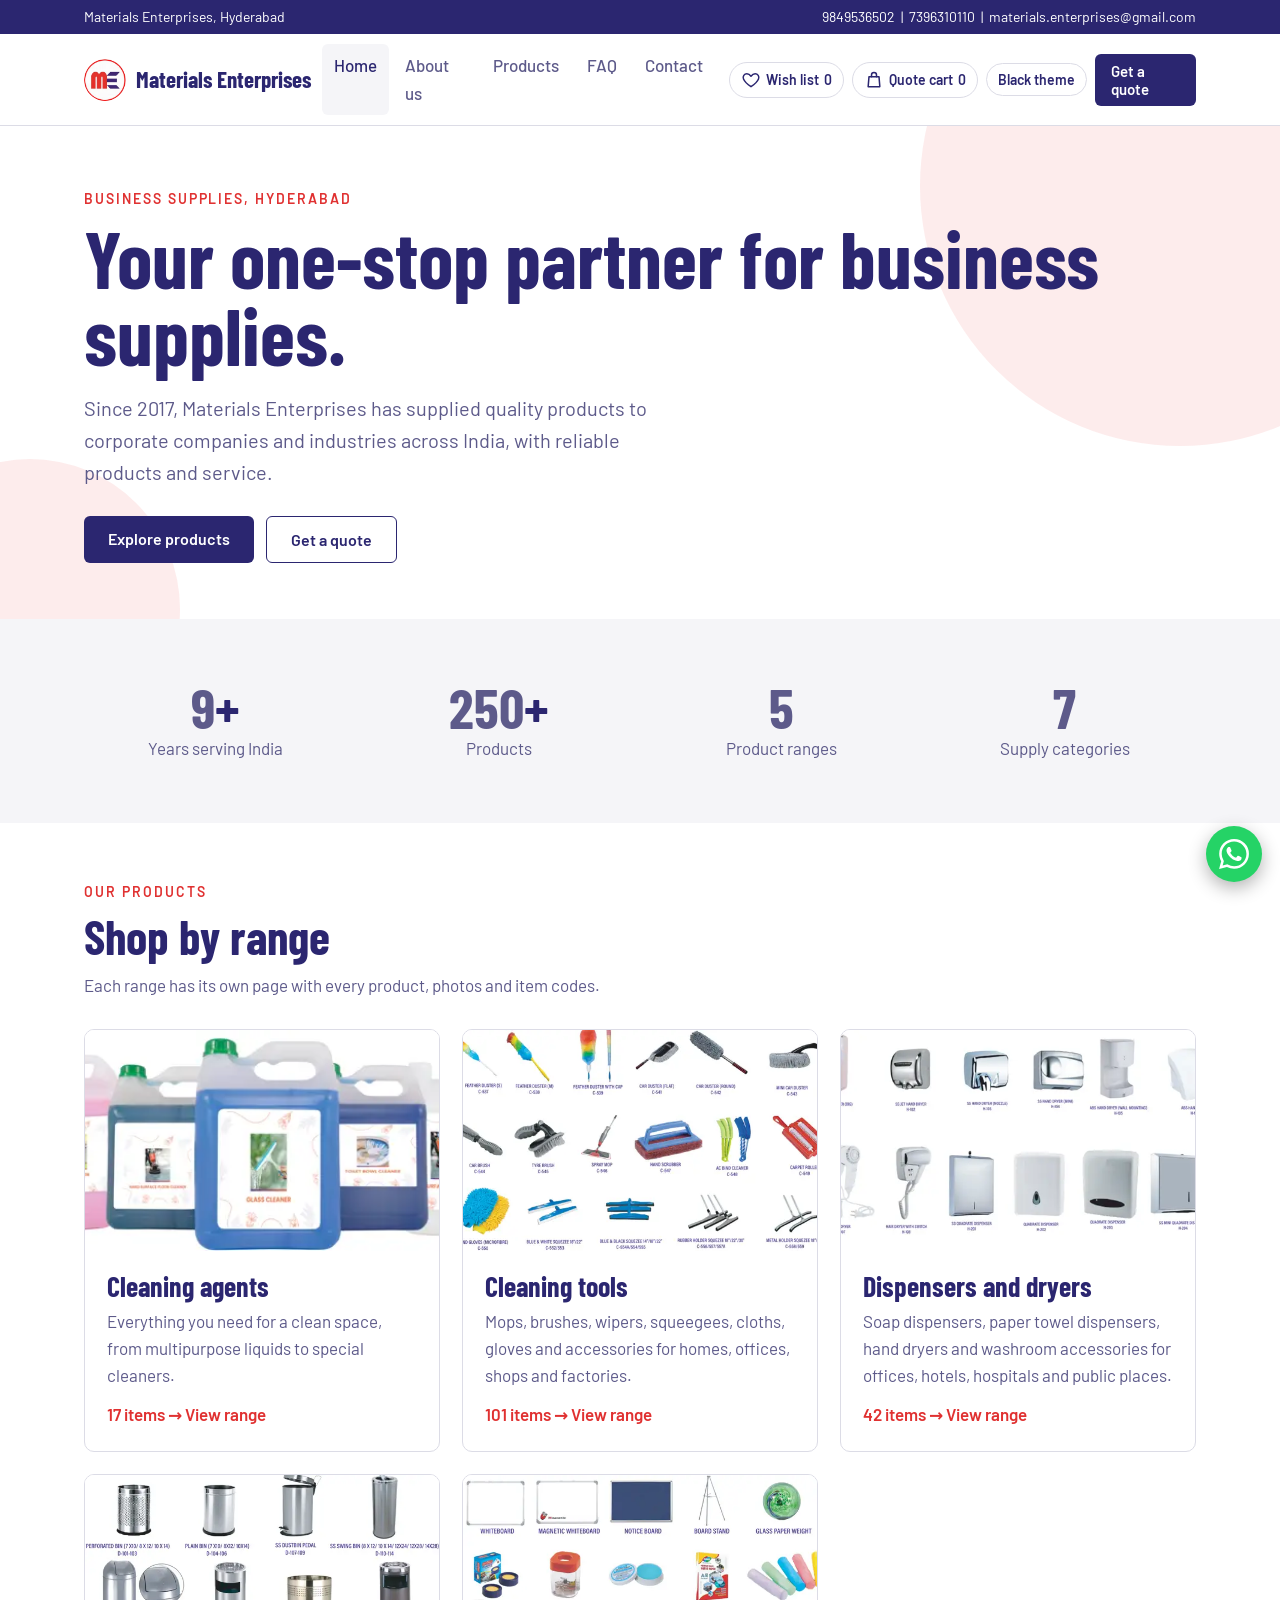
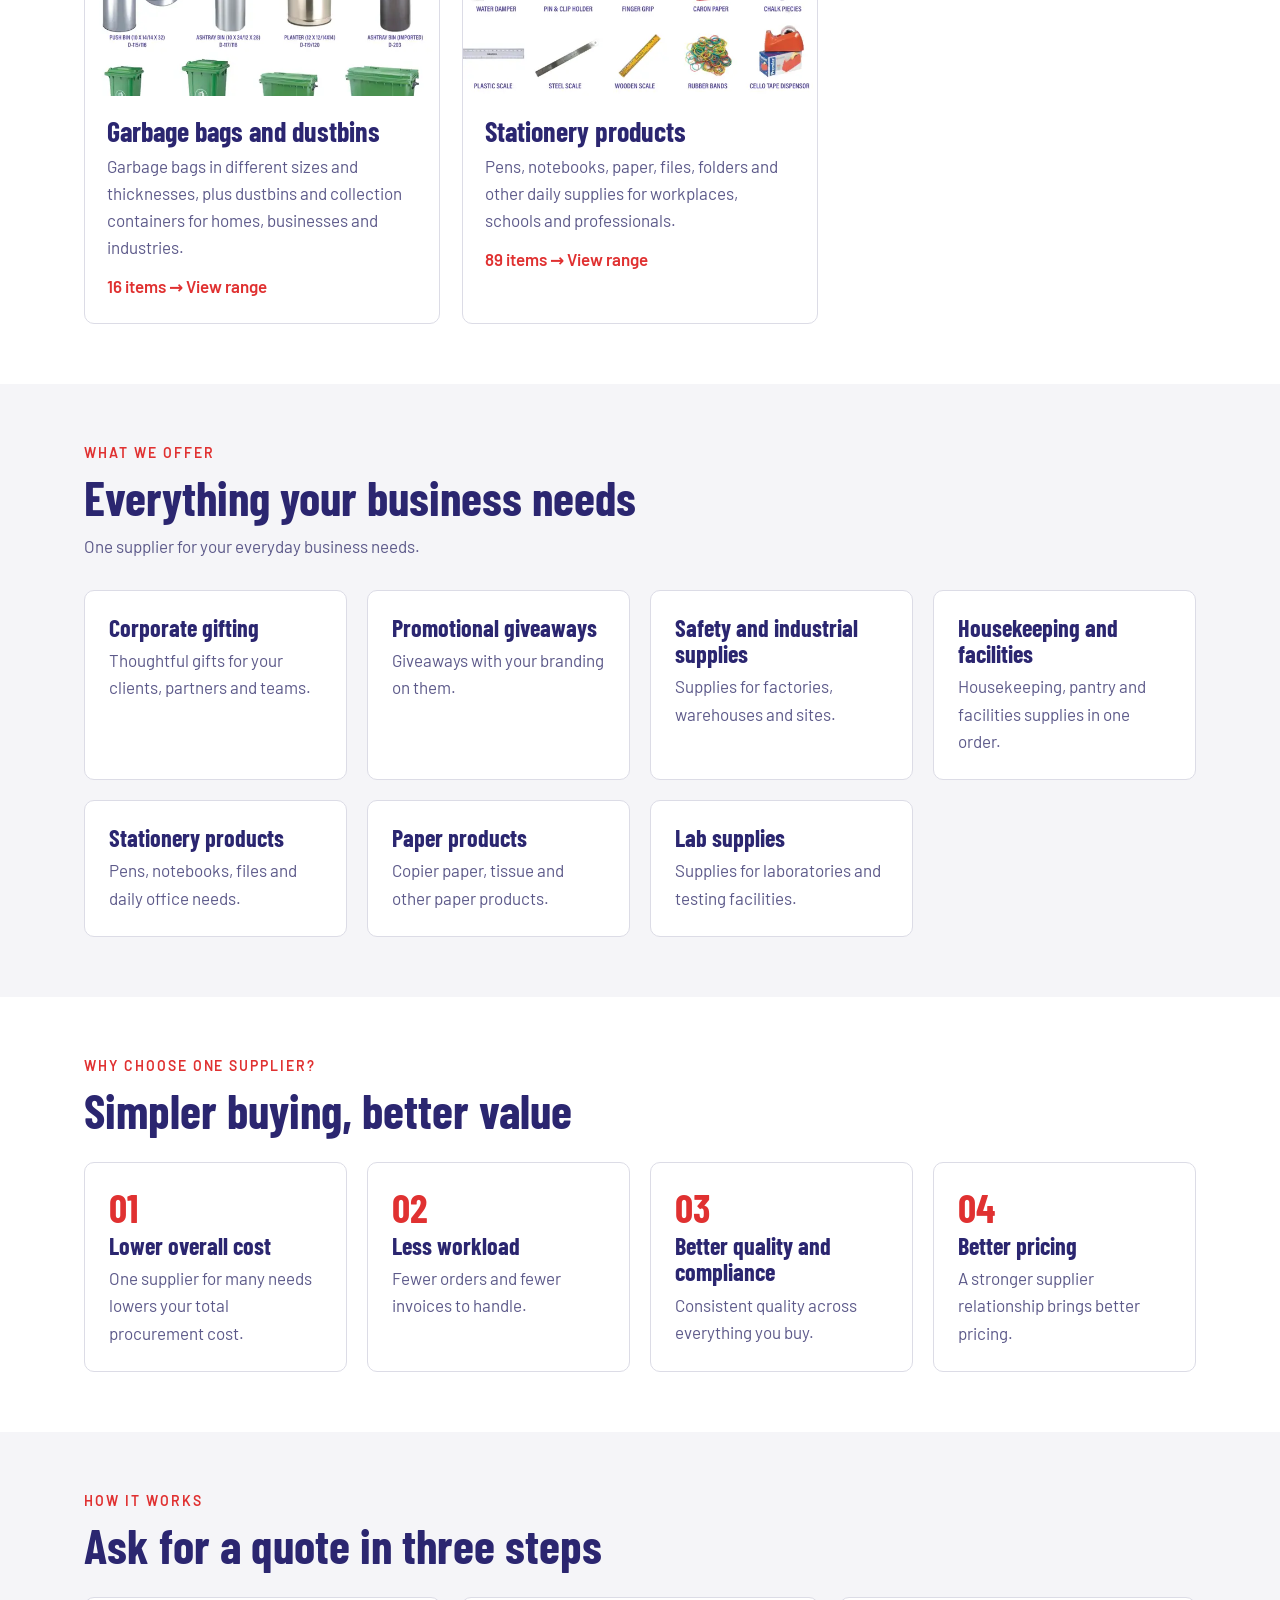
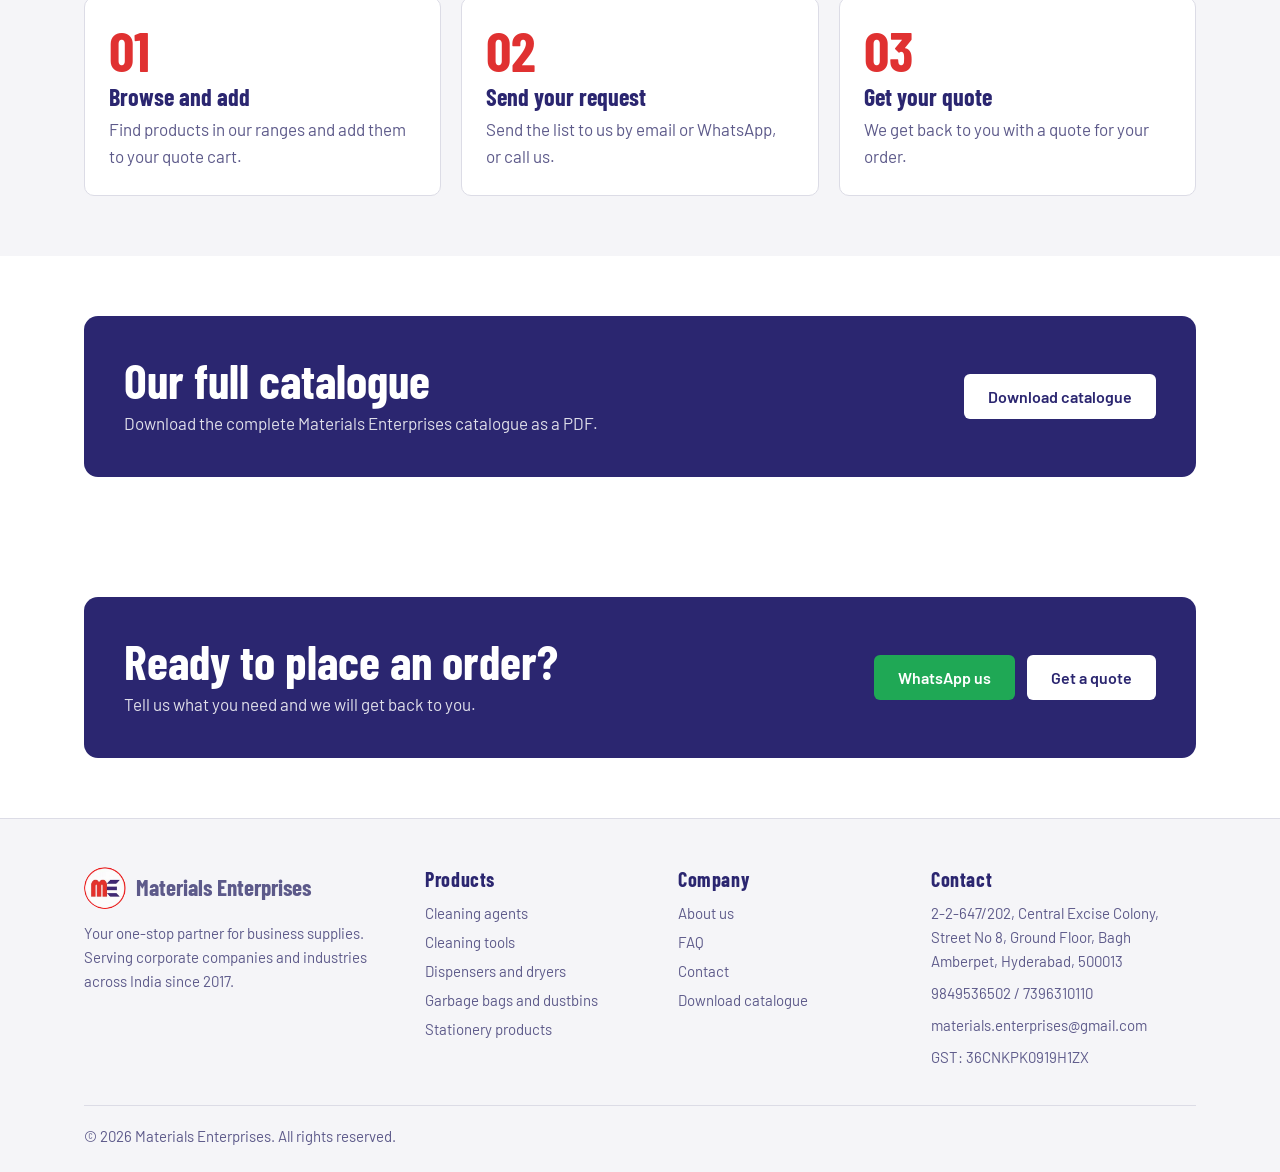
==== commit 46c50b64: "Add files via upload" ====
--- a/index.html
+++ b/index.html
@@ -7,8 +7,8 @@
 <body><div class="topbar"><div class="wrap"><span>Materials Enterprises, Hyderabad</span><span><a href="tel:+919849536502">9849536502</a> &nbsp;|&nbsp; <a href="tel:+917396310110">7396310110</a> &nbsp;|&nbsp; <a href="mailto:materials.enterprises@gmail.com">materials.enterprises@gmail.com</a></span></div></div>
 <header class="hd"><div class="wrap"><a class="brand" href="index.html"><img src="logo.webp" alt="" width="42" height="42">Materials Enterprises</a><nav class="main" id="nav" aria-label="Main"><a href="index.html" aria-current="page">Home</a><a href="about.html">About us</a><a href="products.html">Products</a><a href="faq.html">FAQ</a><a href="contact.html">Contact</a></nav>
 <div class="acts2"><button class="hb" id="wb" type="button" aria-label="Wish list"></button><button class="hb" id="cb" type="button" aria-label="Quote cart"></button><button id="theme" type="button" aria-pressed="false">Black theme</button><a class="btn sm2" href="contact.html">Get a quote</a><button id="menu" type="button" aria-label="Menu" aria-expanded="false">Menu</button></div></div></header>
-<main id="top"><section class="hero"><div class="wrap hgrid"><div class="reveal"><p class="kick">Business supplies, Hyderabad</p><h1>Your one-stop partner for business supplies.</h1><p class="lede">Since 2017, Materials Enterprises has supplied quality products to corporate companies and industries across India, with reliable products and service.</p><div class="row"><a class="btn" href="products.html">Explore products</a><a class="btn alt" href="contact.html">Get a quote</a></div></div>
-<div class="mosaic reveal" style="--d:.15s"><div><img data-img="tools" alt="Cleaning tools"></div><div><img data-img="disp" alt="Dispensers and dryers"></div><div><img data-img="bins" alt="Dustbins"></div><div><img data-img="stat" alt="Stationery"></div></div></div></section>
+<main id="top"><section class="hero"><div class="wrap"><div class="reveal"><p class="kick">Business supplies, Hyderabad</p><h1>Your one-stop partner for business supplies.</h1><p class="lede">Since 2017, Materials Enterprises has supplied quality products to corporate companies and industries across India, with reliable products and service.</p><div class="row"><a class="btn" href="products.html">Explore products</a><a class="btn alt" href="contact.html">Get a quote</a></div></div>
+</div></section>
 <section class="alt-bg"><div class="wrap stats"><div class="reveal"><b><span class="count" data-since="2017">0</span>+</b><span>Years serving India</span></div><div class="reveal" style="--d:.08s"><b><span class="count" data-to="250">0</span>+</b><span>Products</span></div><div class="reveal" style="--d:.16s"><b><span class="count" data-to="5">0</span></b><span>Product ranges</span></div><div class="reveal" style="--d:.24s"><b><span class="count" data-to="7">0</span></b><span>Supply categories</span></div></div></section>
 <section><div class="wrap"><p class="kick reveal">Our products</p><h2 class="reveal">Shop by range</h2><p class="sub reveal">Each range has its own page with every product, photos and item codes.</p><div class="rgrid"><a class="rc reveal" style="--d:0.00s" href="cleaning-agents.html"><div class="im"><img data-img="agents" alt="Cleaning agents" width="640" height="400"></div><div class="tx"><h3>Cleaning agents</h3><p>Everything you need for a clean space, from multipurpose liquids to special cleaners.</p><span class="go">17 items &rarr; View range</span></div></a><a class="rc reveal" style="--d:0.08s" href="cleaning-tools.html"><div class="im"><img data-img="tools" alt="Cleaning tools" width="640" height="400"></div><div class="tx"><h3>Cleaning tools</h3><p>Mops, brushes, wipers, squeegees, cloths, gloves and accessories for homes, offices, shops and factories.</p><span class="go">101 items &rarr; View range</span></div></a><a class="rc reveal" style="--d:0.16s" href="dispensers-and-dryers.html"><div class="im"><img data-img="disp" alt="Dispensers and dryers" width="640" height="400"></div><div class="tx"><h3>Dispensers and dryers</h3><p>Soap dispensers, paper towel dispensers, hand dryers and washroom accessories for offices, hotels, hospitals and public places.</p><span class="go">42 items &rarr; View range</span></div></a><a class="rc reveal" style="--d:0.24s" href="garbage-bags-and-dustbins.html"><div class="im"><img data-img="bins" alt="Garbage bags and dustbins" width="640" height="400"></div><div class="tx"><h3>Garbage bags and dustbins</h3><p>Garbage bags in different sizes and thicknesses, plus dustbins and collection containers for homes, businesses and industries.</p><span class="go">16 items &rarr; View range</span></div></a><a class="rc reveal" style="--d:0.32s" href="stationery-products.html"><div class="im"><img data-img="stat" alt="Stationery products" width="640" height="400"></div><div class="tx"><h3>Stationery products</h3><p>Pens, notebooks, paper, files, folders and other daily supplies for workplaces, schools and professionals.</p><span class="go">89 items &rarr; View range</span></div></a></div></div></section>
 <section class="alt-bg"><div class="wrap"><p class="kick reveal">What we offer</p><h2 class="reveal">Everything your business needs</h2><p class="sub reveal">One supplier for your everyday business needs.</p><div class="cards"><div class="c2 reveal" style="--d:0.00s"><h3>Corporate gifting</h3><p>Thoughtful gifts for your clients, partners and teams.</p></div><div class="c2 reveal" style="--d:0.08s"><h3>Promotional giveaways</h3><p>Giveaways with your branding on them.</p></div><div class="c2 reveal" style="--d:0.16s"><h3>Safety and industrial supplies</h3><p>Supplies for factories, warehouses and sites.</p></div><div class="c2 reveal" style="--d:0.24s"><h3>Housekeeping and facilities</h3><p>Housekeeping, pantry and facilities supplies in one order.</p></div><div class="c2 reveal" style="--d:0.32s"><h3>Stationery products</h3><p>Pens, notebooks, files and daily office needs.</p></div><div class="c2 reveal" style="--d:0.40s"><h3>Paper products</h3><p>Copier paper, tissue and other paper products.</p></div><div class="c2 reveal" style="--d:0.48s"><h3>Lab supplies</h3><p>Supplies for laboratories and testing facilities.</p></div></div></div></section>
